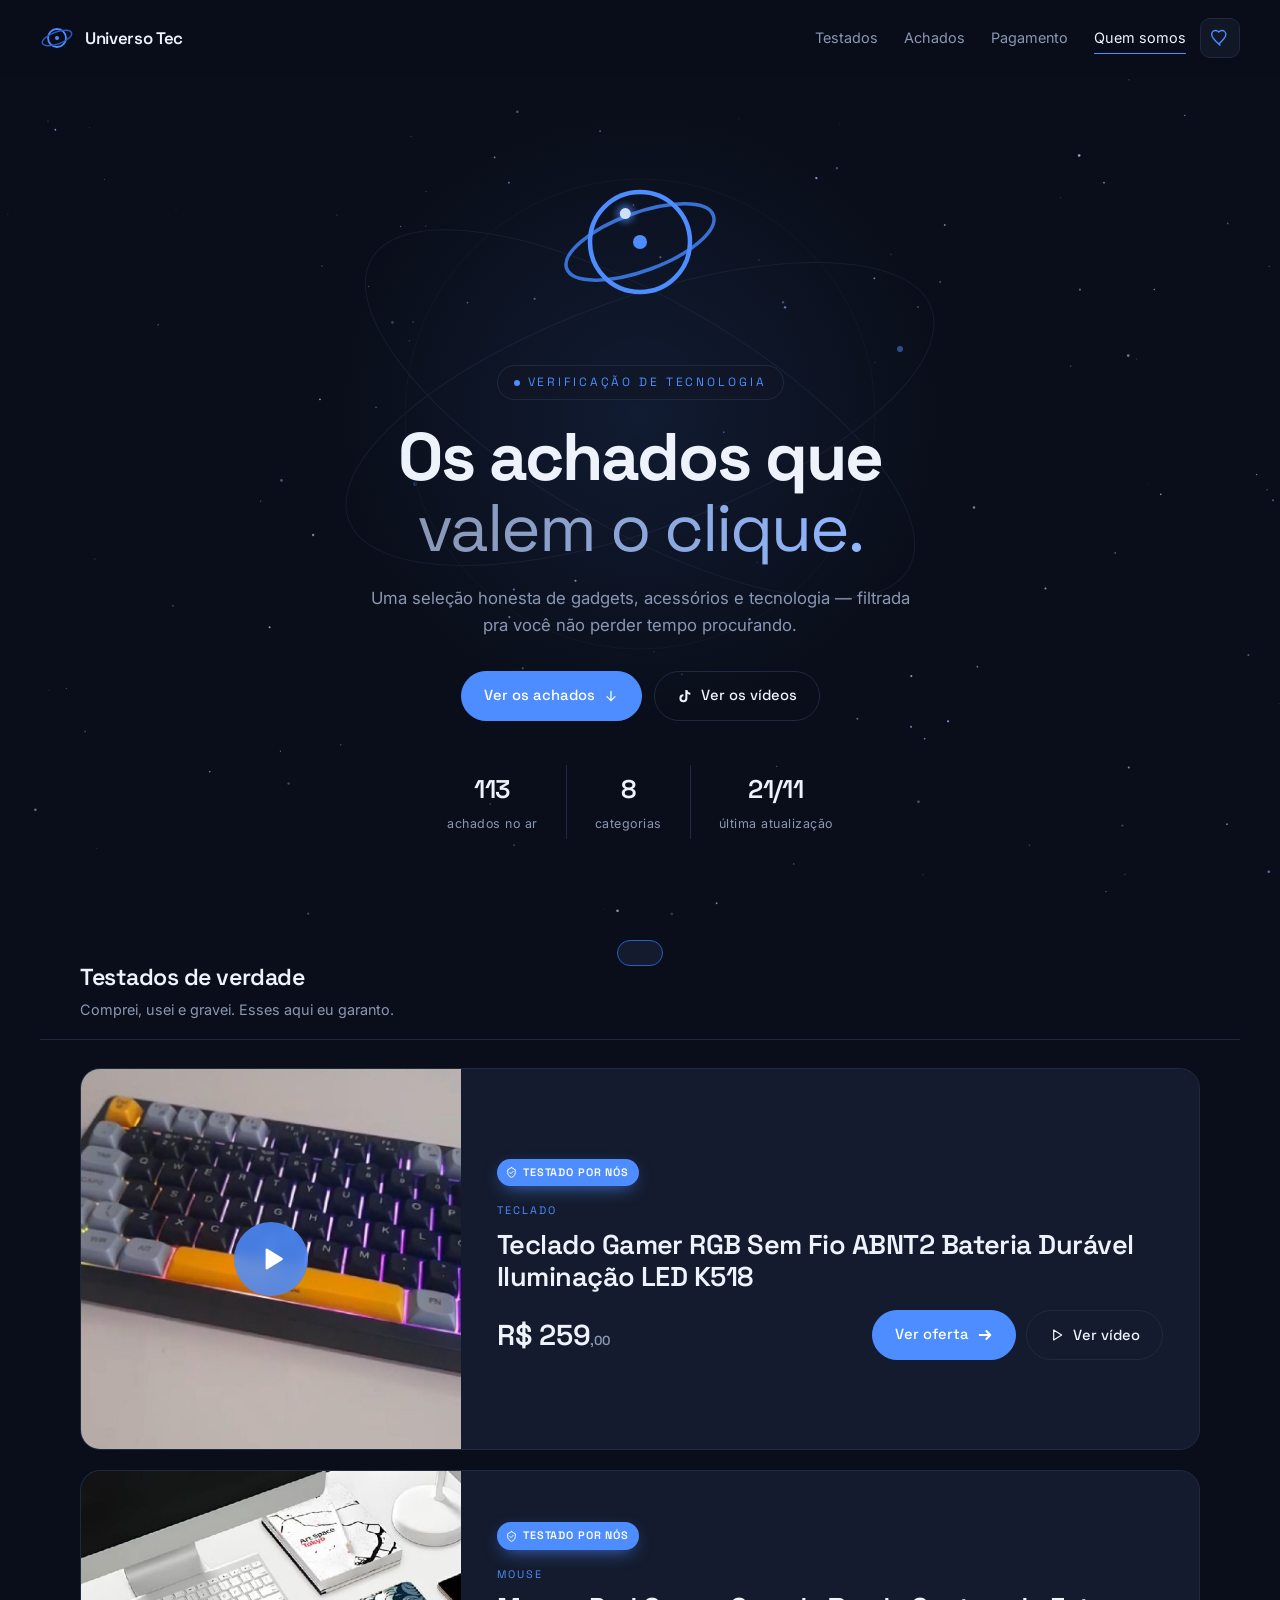
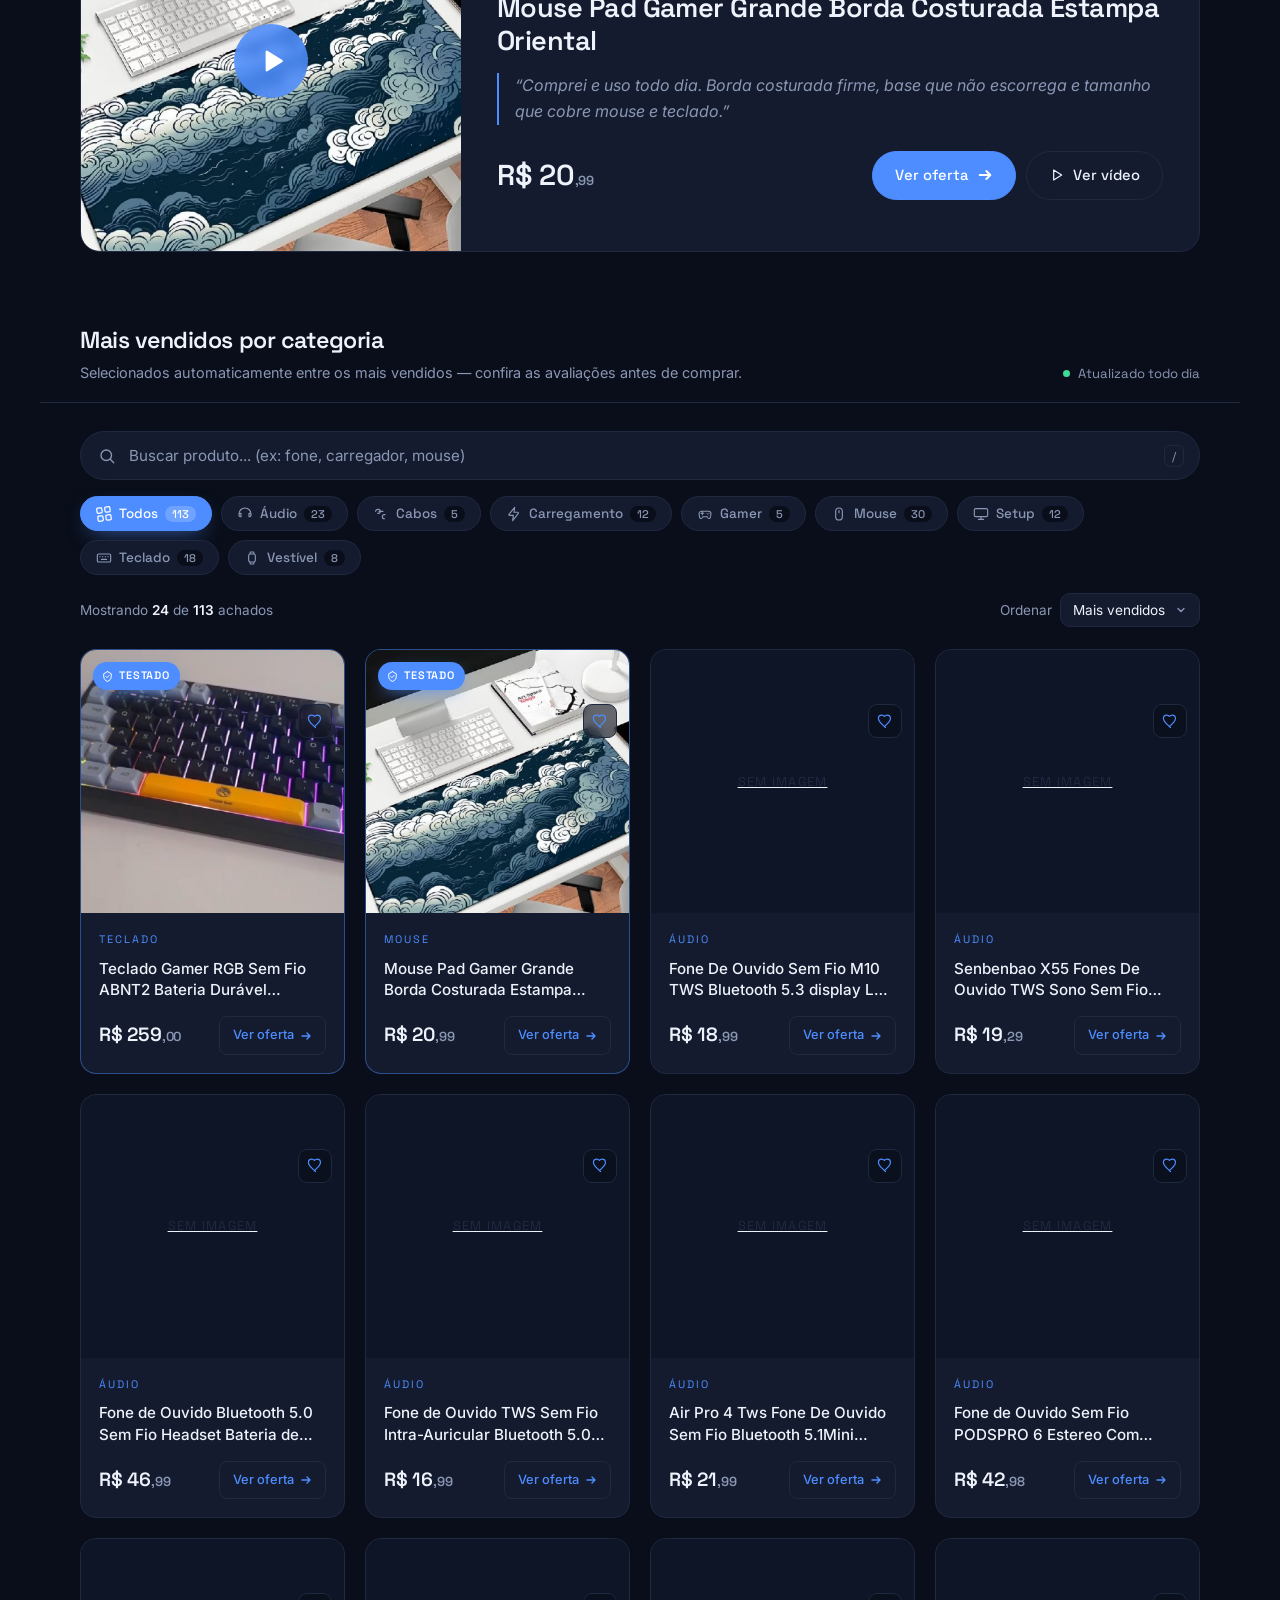
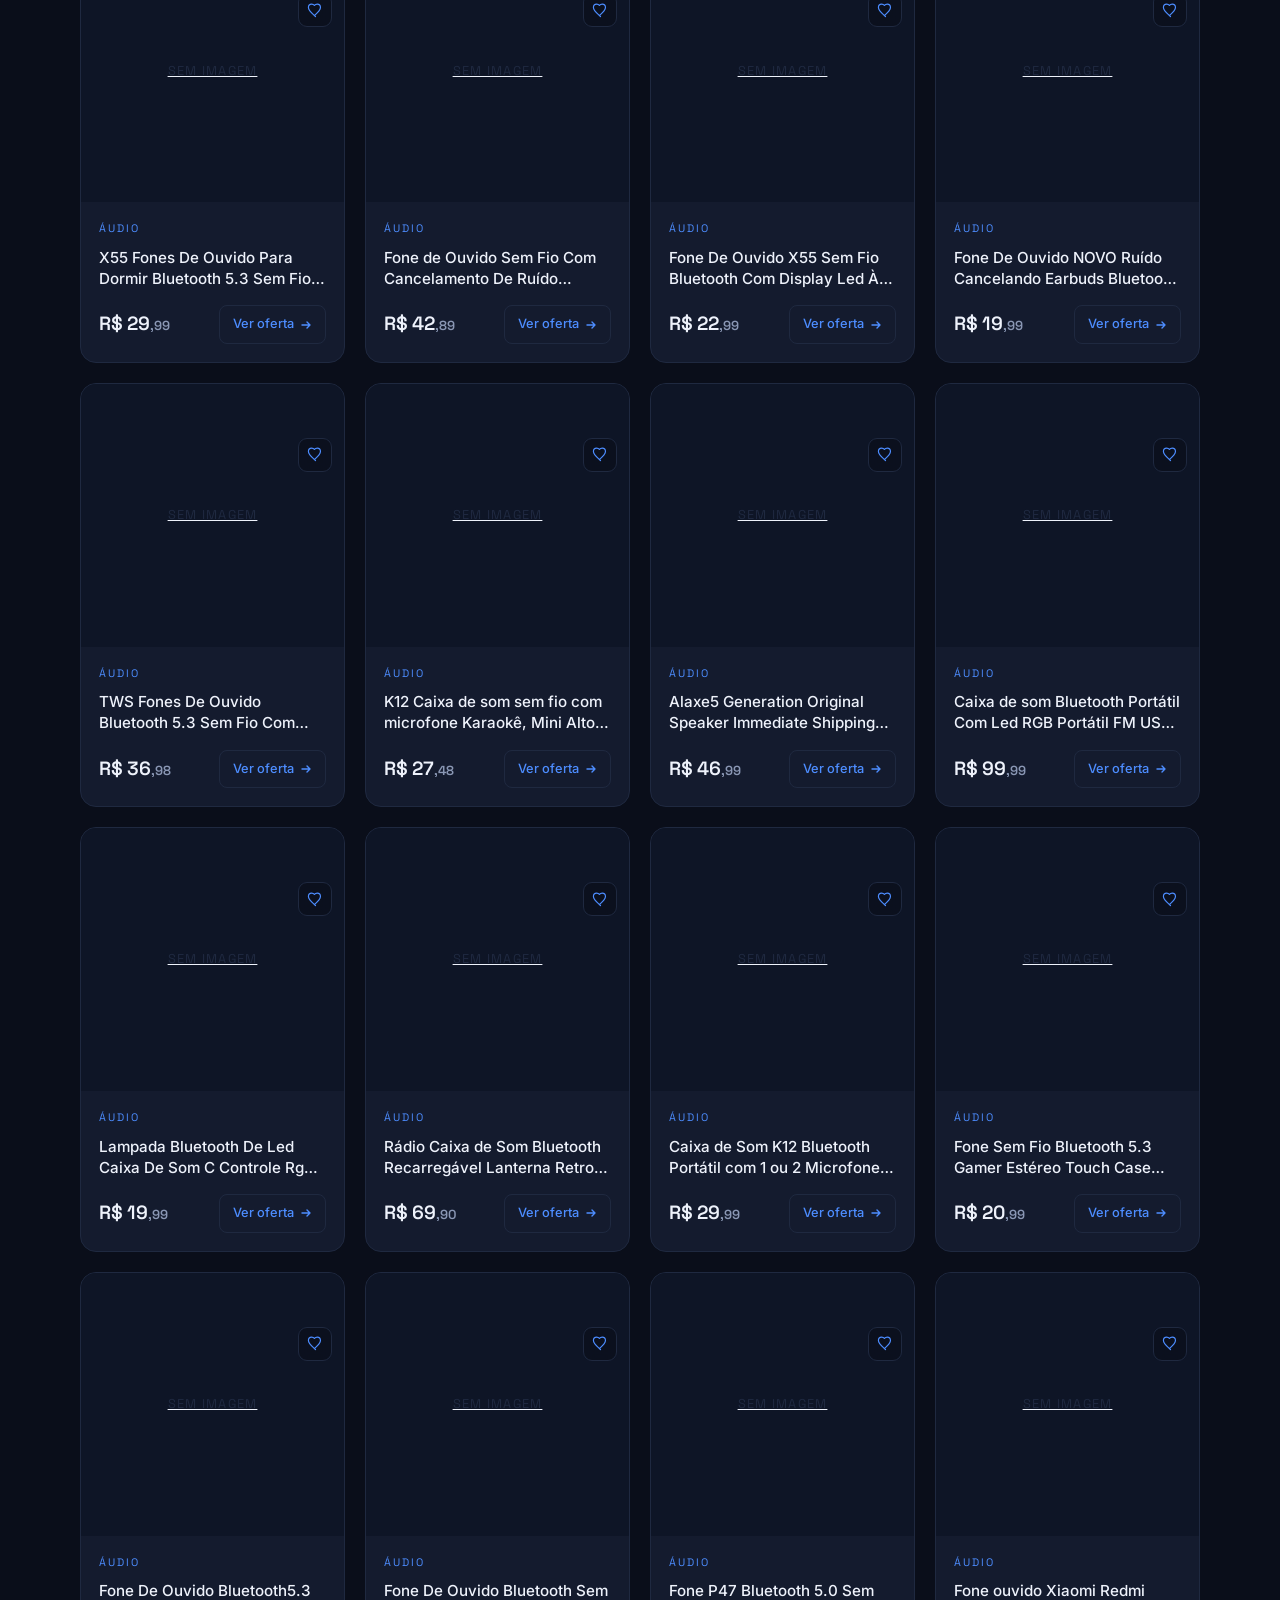
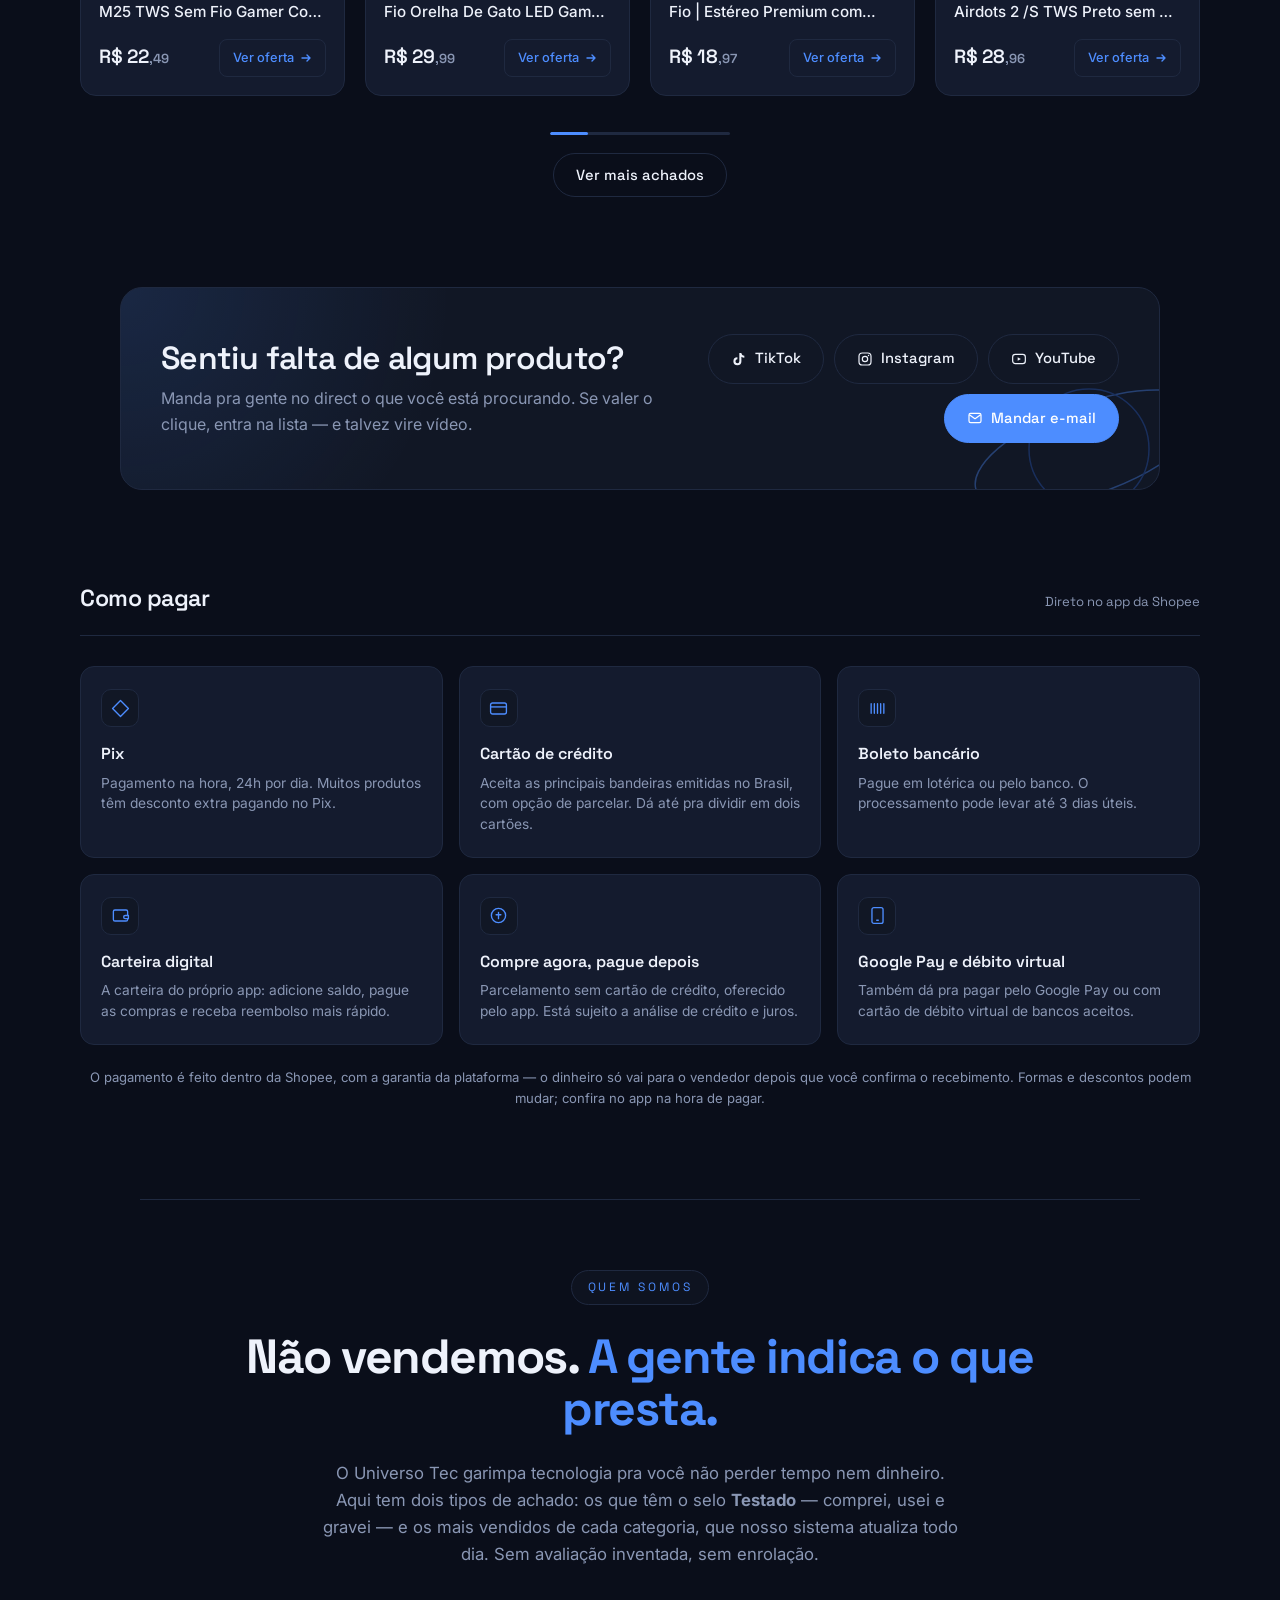
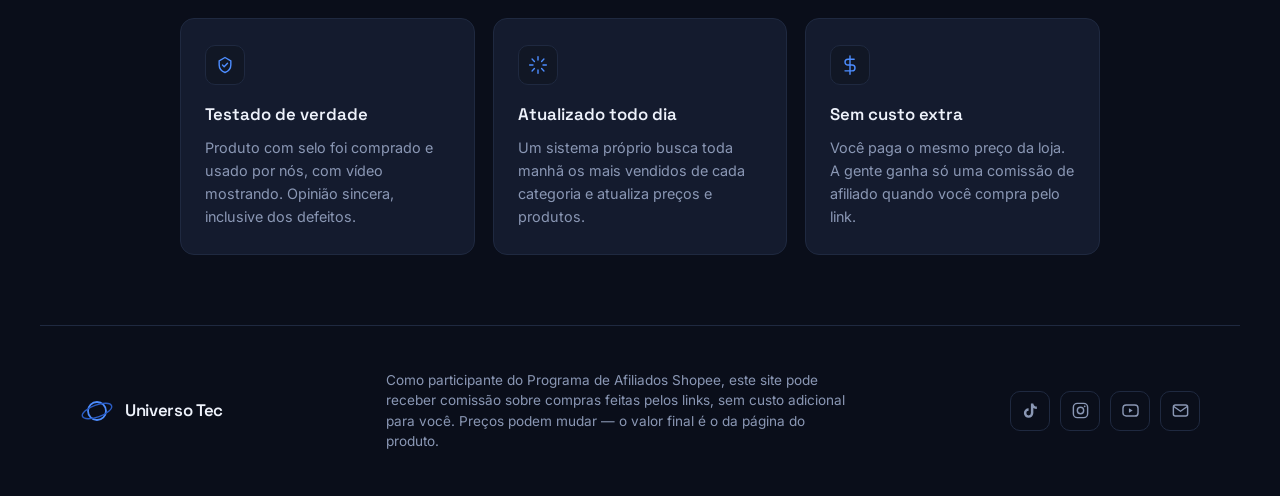
==== index.html @ 8ff9a53c "Atualiza produtos automaticamente" ====
<!DOCTYPE html>
<html lang="pt-BR">
<head>
<meta charset="UTF-8">
<meta name="viewport" content="width=device-width, initial-scale=1.0">
<title>Universo Tec — Os achados de tecnologia que valem o clique</title>
<meta name="description" content="Curadoria honesta de tecnologia: fones, mouses, teclados, cabos, carregadores e setup. Produtos testados e os mais vendidos de cada categoria, atualizados todo dia.">
<meta name="theme-color" content="#0a0e1a">
<meta property="og:type" content="website">
<meta property="og:site_name" content="Universo Tec">
<meta property="og:title" content="Universo Tec — Os achados que valem o clique">
<meta property="og:description" content="Tecnologia filtrada pra você não perder tempo: produtos testados e os mais vendidos de cada categoria, atualizados todo dia.">
<meta property="og:url" content="https://universotecshop.github.io/uni-tec-shop/">
<meta property="og:image" content="https://universotecshop.github.io/uni-tec-shop/site/assets/mousepad-oriental.jpg">
<meta name="twitter:card" content="summary_large_image">
<link rel="icon" type="image/svg+xml" href="data:image/svg+xml,%3Csvg xmlns='http://www.w3.org/2000/svg' viewBox='0 0 34 34'%3E%3Crect width='34' height='34' rx='7' fill='%230a0e1a'/%3E%3Cellipse cx='17' cy='17' rx='14' ry='5.4' fill='none' stroke='%232a5cc4' stroke-width='1.6' transform='rotate(-20 17 17)'/%3E%3Ccircle cx='17' cy='17' r='8' fill='none' stroke='%234d8dff' stroke-width='2'/%3E%3Ccircle cx='17' cy='17' r='2' fill='%234d8dff'/%3E%3C/svg%3E">
<link rel="preconnect" href="https://fonts.googleapis.com">
<link rel="preconnect" href="https://fonts.gstatic.com" crossorigin>
<link rel="preconnect" href="https://cf.shopee.com.br">
<link href="https://fonts.googleapis.com/css2?family=Space+Grotesk:wght@400;500;600;700&family=Inter:wght@400;500;600&display=swap" rel="stylesheet">
<style>
  :root {
    --bg: #0a0e1a; --bg-soft: #111725; --card: #141b2e; --line: #1f2940;
    --ink: #eef2fb; --ink-dim: #8a97b4; --accent: #4d8dff; --accent-soft: #2a5cc4;
    --accent-light: #8fb6ff;
    --glow: rgba(77, 141, 255, 0.15);
    --ease: cubic-bezier(0.2, 0.7, 0.2, 1);
    --ease-mola: cubic-bezier(0.34, 1.56, 0.64, 1);
  }
  * { margin: 0; padding: 0; box-sizing: border-box; }
  html { scroll-behavior: smooth; scroll-padding-top: 80px; }
  body { background: var(--bg); color: var(--ink); font-family: 'Inter', sans-serif;
    -webkit-font-smoothing: antialiased; line-height: 1.6; overflow-x: hidden; }
  body.modal-aberto { overflow: hidden; }
  ::selection { background: var(--accent); color: #fff; }
  a { color: inherit; }
  :focus-visible { outline: 2px solid var(--accent); outline-offset: 3px; border-radius: 6px; }
  .sr-only { position: absolute; width: 1px; height: 1px; overflow: hidden; clip: rect(0 0 0 0); white-space: nowrap; }

  /* ---------- BARRA DE PROGRESSO DE ROLAGEM ---------- */
  .progresso { position: fixed; top: 0; left: 0; height: 2px; width: 100%; z-index: 60;
    background: linear-gradient(90deg, var(--accent-soft), var(--accent), var(--accent-light));
    transform-origin: 0 50%; transform: scaleX(0); pointer-events: none; }

  /* ---------- HEADER ---------- */
  .topbar { display: flex; justify-content: space-between; align-items: center;
    padding: 18px 40px; border-bottom: 1px solid transparent; position: sticky; top: 0;
    background: rgba(10,14,26,0.55); backdrop-filter: blur(12px); -webkit-backdrop-filter: blur(12px);
    z-index: 50; transition: padding 0.3s var(--ease), background 0.3s, border-color 0.3s; }
  .topbar.rolado { padding-top: 12px; padding-bottom: 12px; background: rgba(10,14,26,0.88); border-color: var(--line); }
  .brand { display: flex; align-items: center; gap: 11px; font-family: 'Space Grotesk', sans-serif;
    font-weight: 600; font-size: 1.05rem; letter-spacing: -0.02em; text-decoration: none; color: var(--ink); }
  .brand-mark { width: 34px; height: 34px; transition: transform 0.6s var(--ease); }
  .brand:hover .brand-mark { transform: rotate(160deg); }
  .header-actions { display: flex; align-items: center; gap: 14px; }
  .nav { display: flex; gap: 26px; font-size: 0.9rem; }
  .nav a { color: var(--ink-dim); text-decoration: none; transition: color 0.2s; position: relative; }
  .nav a::after { content: ''; position: absolute; left: 0; right: 0; bottom: -4px; height: 1px;
    background: var(--accent); transform: scaleX(0); transition: transform 0.3s var(--ease); }
  .nav a:hover, .nav a.atual { color: var(--ink); }
  .nav a:hover::after, .nav a.atual::after { transform: scaleX(1); }

  .fav-btn { display: inline-flex; align-items: center; justify-content: center;
    width: 40px; height: 40px; border: 1px solid var(--line); border-radius: 10px;
    background: var(--bg-soft); cursor: pointer; transition: border-color 0.2s, transform 0.2s; position: relative; }
  .fav-btn:hover { border-color: var(--accent); }
  .fav-btn.pulo { animation: pulo 0.5s var(--ease-mola); }
  .fav-btn svg { width: 20px; height: 20px; }
  .fav-count { position: absolute; top: -7px; right: -7px; min-width: 18px; height: 18px;
    background: var(--accent); color: #fff; border-radius: 9px; font-size: 0.68rem; font-weight: 600;
    display: none; align-items: center; justify-content: center; padding: 0 5px; font-family: 'Space Grotesk', sans-serif; }
  .fav-count.show { display: flex; }
  @keyframes pulo { 0% { transform: scale(1); } 40% { transform: scale(1.18); } 100% { transform: scale(1); } }

  /* ---------- HERO ---------- */
  .hero { position: relative; padding: 70px 40px 80px; text-align: center; overflow: hidden; }
  .estrelas { position: absolute; inset: 0; width: 100%; height: 100%; pointer-events: none; }
  .hero::after { content: ''; position: absolute; left: 50%; top: 40%; width: 700px; height: 700px; max-width: 120vw;
    transform: translate(-50%,-50%); background: radial-gradient(circle, rgba(77,141,255,0.10), transparent 62%);
    pointer-events: none; }
  .hero-orbit-bg { position: absolute; top: 40%; left: 50%; width: 640px; height: 640px;
    max-width: 92vw; max-height: 92vw; opacity: 0.5; pointer-events: none;
    transform: translate(-50%,-50%) translate(var(--px, 0px), var(--py, 0px)); transition: transform 0.6s var(--ease); }
  .hero-orbit-bg .giro { transform-origin: 320px 320px; animation: girar 90s linear infinite; }
  .hero-orbit-bg .giro-rev { transform-origin: 320px 320px; animation: girar 140s linear infinite reverse; }
  @keyframes girar { to { transform: rotate(360deg); } }

  .hero-logo { position: relative; z-index: 1; width: 190px; height: 190px; margin: 0 auto 28px;
    display: flex; align-items: center; justify-content: center;
    transform: translate(calc(var(--px, 0px) * -0.5), calc(var(--py, 0px) * -0.5)); transition: transform 0.6s var(--ease); }
  .hero-logo svg { animation: flutuar 5s ease-in-out infinite; overflow: visible; }
  @keyframes flutuar { 0%, 100% { transform: translateY(-8px); } 50% { transform: translateY(8px); } }
  /* o elétron é animado pelo <animateMotion> dentro do SVG.
     LIÇÃO: nunca animar opacidade do anel — ele some contra o fundo escuro. */
  .nucleo { animation: pulsar 2.4s ease-in-out infinite; transform-origin: 95px 95px; }
  @keyframes pulsar { 0%, 100% { opacity: 1; r: 7; } 50% { opacity: 0.6; r: 9; } }
  .eletron-rastro { filter: blur(3px); }

  .hero-conteudo { position: relative; z-index: 1; }
  .eyebrow { display: inline-flex; align-items: center; gap: 8px; font-family: 'Space Grotesk', sans-serif; font-size: 0.75rem;
    letter-spacing: 0.24em; text-transform: uppercase; color: var(--accent); margin-bottom: 22px;
    padding: 7px 16px; border: 1px solid var(--line); border-radius: 100px; position: relative; background: rgba(17,23,37,0.6); }
  .eyebrow .ponto { width: 6px; height: 6px; border-radius: 50%; background: var(--accent); box-shadow: 0 0 0 0 rgba(77,141,255,0.6);
    animation: ping 2s infinite; }
  @keyframes ping { 0% { box-shadow: 0 0 0 0 rgba(77,141,255,0.55); } 80%, 100% { box-shadow: 0 0 0 9px rgba(77,141,255,0); } }
  .hero h1 { font-family: 'Space Grotesk', sans-serif; font-size: clamp(2.4rem, 5.5vw, 4.2rem);
    font-weight: 700; line-height: 1.05; letter-spacing: -0.03em; margin-bottom: 22px; }
  .hero h1 .thin { font-weight: 400; background: linear-gradient(90deg, var(--ink-dim) 0%, var(--accent-light) 50%, var(--ink-dim) 100%);
    background-size: 200% 100%; -webkit-background-clip: text; background-clip: text; color: transparent;
    animation: brilho 6s ease-in-out infinite; }
  @keyframes brilho { 0%, 100% { background-position: 100% 0; } 50% { background-position: 0 0; } }
  .hero p.lead { max-width: 540px; margin: 0 auto; color: var(--ink-dim); font-size: 1.05rem; }

  .hero-ctas { display: flex; gap: 12px; justify-content: center; flex-wrap: wrap; margin-top: 32px; }
  .botao { display: inline-flex; align-items: center; gap: 8px; font-family: 'Space Grotesk', sans-serif; font-weight: 500;
    font-size: 0.92rem; color: #fff; background: var(--accent); border: 1px solid var(--accent);
    padding: 12px 22px; border-radius: 100px; text-decoration: none; cursor: pointer; position: relative; overflow: hidden;
    transition: transform 0.25s var(--ease), box-shadow 0.25s, background 0.25s, border-color 0.25s; }
  .botao svg { width: 16px; height: 16px; flex-shrink: 0; }
  .botao:hover { transform: translateY(-2px); box-shadow: 0 12px 30px -10px rgba(77,141,255,0.6); }
  .botao::before { content: ''; position: absolute; inset: 0; background: linear-gradient(110deg, transparent 30%, rgba(255,255,255,0.25) 50%, transparent 70%);
    transform: translateX(-100%); transition: transform 0.6s var(--ease); }
  .botao:hover::before { transform: translateX(100%); }
  .botao-ghost { background: transparent; color: var(--ink); border-color: var(--line); }
  .botao-ghost:hover { border-color: var(--accent); background: rgba(77,141,255,0.08); box-shadow: none; }

  .stats { display: flex; justify-content: center; gap: 0; margin-top: 44px; flex-wrap: wrap; }
  .stat { padding: 4px 28px; border-left: 1px solid var(--line); }
  .stat:first-child { border-left: none; }
  .stat strong { display: block; font-family: 'Space Grotesk', sans-serif; font-size: 1.6rem; font-weight: 600; letter-spacing: -0.02em; }
  .stat span { font-size: 0.78rem; color: var(--ink-dim); letter-spacing: 0.04em; }

  /* ---------- ANIMAÇÃO DE ENTRADA (reveal) ---------- */
  .reveal { opacity: 0; transform: translateY(24px); transition: opacity 0.7s var(--ease), transform 0.7s var(--ease); }
  .reveal.visivel { opacity: 1; transform: none; }
  .hero .entrar { animation: entrar 0.8s var(--ease) backwards; animation-delay: calc(var(--i) * 0.12s + 0.1s); }
  @keyframes entrar { from { opacity: 0; transform: translateY(18px); } }
  .hero-logo.entrar { animation-name: entrar-fade; }
  @keyframes entrar-fade { from { opacity: 0; } }
  /* itens com hover próprio mantêm a transição do reveal */
  .pag-item.reveal, .pillar.reveal, .destaque.reveal { transition: opacity 0.7s var(--ease), transform 0.5s var(--ease), border-color 0.3s; }

  /* ---------- SEÇÕES ---------- */
  .section-head { display: flex; align-items: flex-end; justify-content: space-between; gap: 16px;
    max-width: 1200px; margin: 30px auto 28px; padding: 0 40px 18px; border-bottom: 1px solid var(--line); }
  .section-head h2 { font-family: 'Space Grotesk', sans-serif; font-size: 1.45rem; font-weight: 600; letter-spacing: -0.02em; }
  .section-sub { color: var(--ink-dim); font-size: 0.9rem; margin-top: 2px; }
  .section-head .count { font-family: 'Space Grotesk', sans-serif; font-size: 0.82rem; color: var(--ink-dim);
    display: inline-flex; align-items: center; gap: 8px; white-space: nowrap; }
  .section-head .count .ponto { width: 7px; height: 7px; border-radius: 50%; background: #3ddc97; animation: ping-verde 2s infinite; }
  @keyframes ping-verde { 0% { box-shadow: 0 0 0 0 rgba(61,220,151,0.5); } 80%, 100% { box-shadow: 0 0 0 7px rgba(61,220,151,0); } }

  /* ---------- TESTADOS (destaque) ---------- */
  .testados { padding-top: 10px; }
  .destaques { max-width: 1200px; margin: 0 auto 70px; padding: 0 40px; display: grid; gap: 20px; }
  .destaque { display: grid; grid-template-columns: minmax(220px, 380px) 1fr; background: var(--card);
    border: 1px solid var(--line); border-radius: 20px; overflow: hidden; position: relative; isolation: isolate; }
  .destaque::before { content: ''; position: absolute; inset: -1px; border-radius: 20px; padding: 1px; z-index: -1;
    background: conic-gradient(from var(--ang, 0deg), transparent 0 70%, var(--accent) 85%, transparent 100%);
    -webkit-mask: linear-gradient(#000 0 0) content-box, linear-gradient(#000 0 0); -webkit-mask-composite: xor; mask-composite: exclude;
    animation: borda 6s linear infinite; }
  @property --ang { syntax: '<angle>'; initial-value: 0deg; inherits: false; }
  @keyframes borda { to { --ang: 360deg; } }
  .destaque-img { display: block; aspect-ratio: 1/1; background: linear-gradient(145deg, #0e1526, #1a2440); overflow: hidden; }
  .destaque-img img { width: 100%; height: 100%; object-fit: cover; transition: transform 0.8s var(--ease); }
  .destaque:hover .destaque-img img { transform: scale(1.05); }
  .destaque-body { padding: 34px 36px; display: flex; flex-direction: column; justify-content: center; }
  .destaque-body .selo-testado { position: static; align-self: flex-start; margin-bottom: 16px; }
  .destaque-body h3 { font-family: 'Space Grotesk', sans-serif; font-size: clamp(1.25rem, 2.4vw, 1.7rem); font-weight: 600;
    letter-spacing: -0.02em; line-height: 1.2; margin-bottom: 16px; }
  .destaque-nota { color: var(--ink-dim); font-size: 1rem; border-left: 2px solid var(--accent); padding-left: 16px; margin-bottom: 26px; font-style: italic; }
  .destaque-foot { display: flex; align-items: center; justify-content: space-between; gap: 18px; flex-wrap: wrap; }
  .destaque-preco { font-size: 1.8rem !important; }
  .destaque-botoes { display: flex; gap: 10px; flex-wrap: wrap; }

  button.destaque-img { border: 0; padding: 0; width: 100%; cursor: pointer; position: relative; font: inherit; }
  .play-badge { position: absolute; left: 50%; top: 50%; width: 74px; height: 74px; margin: -37px 0 0 -37px; border-radius: 50%;
    display: flex; align-items: center; justify-content: center; color: #fff; background: rgba(77,141,255,0.85);
    backdrop-filter: blur(6px); box-shadow: 0 0 0 0 rgba(77,141,255,0.6); animation: ping-play 2.2s infinite;
    transition: transform 0.35s var(--ease-mola); }
  .play-badge svg { width: 30px; height: 30px; margin-left: 4px; }
  .play-badge svg path { fill: #fff; }
  button.destaque-img:hover .play-badge { transform: scale(1.12); }
  @keyframes ping-play { 0% { box-shadow: 0 0 0 0 rgba(77,141,255,0.55); } 80%, 100% { box-shadow: 0 0 0 22px rgba(77,141,255,0); } }

  /* ---------- PLAYER DE VÍDEO ---------- */
  .player { position: fixed; inset: 0; z-index: 110; display: flex; align-items: center; justify-content: center; padding: 20px;
    background: rgba(5,8,15,0.88); backdrop-filter: blur(8px); opacity: 0; pointer-events: none; transition: opacity 0.3s; }
  .player.open { opacity: 1; pointer-events: auto; }
  .player-caixa { position: relative; height: min(86vh, 860px); aspect-ratio: 9/16; max-width: 100%; border-radius: 20px; overflow: hidden;
    background: #000; border: 1px solid var(--line); box-shadow: 0 30px 80px -20px rgba(77,141,255,0.35);
    transform: scale(0.92) translateY(20px); transition: transform 0.45s var(--ease-mola); }
  .player.open .player-caixa { transform: none; }
  .player video { width: 100%; height: 100%; object-fit: cover; display: block; background: #000; }
  .player-fechar { position: absolute; top: 12px; right: 12px; z-index: 2; width: 38px; height: 38px; border-radius: 50%;
    border: 1px solid rgba(255,255,255,0.2); background: rgba(10,14,26,0.6); backdrop-filter: blur(6px); cursor: pointer;
    display: flex; align-items: center; justify-content: center; transition: transform 0.3s var(--ease); }
  .player-fechar:hover { transform: rotate(90deg); }
  .player-fechar svg { width: 16px; height: 16px; stroke: #fff; }

  .selo-testado { position: absolute; top: 12px; left: 12px; z-index: 3; display: inline-flex; align-items: center; gap: 5px;
    font-family: 'Space Grotesk', sans-serif; font-size: 0.68rem; font-weight: 600; letter-spacing: 0.08em; text-transform: uppercase;
    color: #fff; background: var(--accent); padding: 5px 10px 5px 8px; border-radius: 100px;
    box-shadow: 0 6px 18px -6px rgba(77,141,255,0.8); }
  .selo-testado svg { width: 13px; height: 13px; }

  /* ---------- BARRA DE FILTROS ---------- */
  .filtros-barra { max-width: 1200px; margin: 0 auto 22px; padding: 0 40px; }
  .busca-wrap { position: relative; margin-bottom: 16px; }
  .busca { width: 100%; background: var(--card); border: 1px solid var(--line);
    border-radius: 100px; padding: 14px 80px 14px 48px; color: var(--ink);
    font-family: 'Inter', sans-serif; font-size: 0.95rem; transition: border-color 0.2s, box-shadow 0.3s; }
  .busca::placeholder { color: var(--ink-dim); }
  .busca:focus { outline: none; border-color: var(--accent); box-shadow: 0 0 0 4px rgba(77,141,255,0.12); }
  .busca-icon { position: absolute; left: 18px; top: 50%; transform: translateY(-50%);
    width: 18px; height: 18px; stroke: var(--ink-dim); fill: none; pointer-events: none; transition: stroke 0.2s; }
  .busca:focus ~ .busca-icon { stroke: var(--accent); }
  .busca-atalho { position: absolute; right: 16px; top: 50%; transform: translateY(-50%); font-family: 'Space Grotesk', sans-serif;
    font-size: 0.72rem; color: var(--ink-dim); border: 1px solid var(--line); border-radius: 6px; padding: 1px 7px; pointer-events: none; }
  .busca-limpar { position: absolute; right: 12px; top: 50%; transform: translateY(-50%);
    width: 30px; height: 30px; border-radius: 50%; border: none; background: transparent;
    cursor: pointer; display: none; align-items: center; justify-content: center; }
  .busca-limpar.mostrar { display: flex; }
  .busca-limpar.mostrar ~ .busca-atalho { display: none; }
  .busca-limpar svg { width: 15px; height: 15px; stroke: var(--ink-dim); }
  .busca-limpar:hover svg { stroke: var(--ink); }

  .filtros { display: flex; flex-wrap: wrap; gap: 9px; }
  .filtro { display: inline-flex; align-items: center; gap: 7px; white-space: nowrap;
    font-family: 'Space Grotesk', sans-serif; font-size: 0.84rem; font-weight: 500;
    color: var(--ink-dim); background: var(--card); border: 1px solid var(--line); border-radius: 100px;
    padding: 8px 15px; cursor: pointer; transition: color 0.2s, border-color 0.2s, background 0.25s, transform 0.2s; }
  .filtro:hover { color: var(--ink); border-color: var(--accent-soft); transform: translateY(-1px); }
  .filtro:active { transform: scale(0.96); }
  .filtro.ativo { color: #fff; background: var(--accent); border-color: var(--accent); box-shadow: 0 8px 22px -10px rgba(77,141,255,0.8); }
  .filtro svg { width: 16px; height: 16px; stroke: currentColor; fill: none; flex-shrink: 0; transition: transform 0.4s var(--ease-mola); }
  .filtro:hover svg, .filtro.ativo svg { transform: rotate(-8deg) scale(1.1); }
  .filtro-num { font-size: 0.7rem; color: var(--ink-dim); background: var(--bg); border-radius: 100px;
    padding: 1px 7px; min-width: 20px; text-align: center; transition: color 0.2s, background 0.2s; }
  .filtro.ativo .filtro-num { color: #fff; background: rgba(255,255,255,0.2); }

  .resultado-barra { display: flex; align-items: center; justify-content: space-between; gap: 12px; margin-top: 18px; flex-wrap: wrap; }
  .resultado-info { font-size: 0.85rem; color: var(--ink-dim); }
  .resultado-info strong { color: var(--ink); font-weight: 600; }
  .ordenar { display: inline-flex; align-items: center; gap: 8px; font-size: 0.85rem; color: var(--ink-dim); }
  .ordenar select { appearance: none; -webkit-appearance: none; background: var(--card) url("data:image/svg+xml,%3Csvg xmlns='http://www.w3.org/2000/svg' width='12' height='12' viewBox='0 0 12 12'%3E%3Cpath d='M3 4.5l3 3 3-3' stroke='%238a97b4' stroke-width='1.4' fill='none' stroke-linecap='round'/%3E%3C/svg%3E") no-repeat right 12px center;
    color: var(--ink); border: 1px solid var(--line); border-radius: 10px; padding: 8px 34px 8px 12px;
    font-family: 'Inter', sans-serif; font-size: 0.85rem; cursor: pointer; transition: border-color 0.2s; }
  .ordenar select:hover, .ordenar select:focus { border-color: var(--accent); outline: none; }

  /* ---------- GRID DE CARDS ---------- */
  .grid { display: grid; grid-template-columns: repeat(auto-fill, minmax(250px, 1fr)); gap: 20px;
    max-width: 1200px; margin: 0 auto; padding: 0 40px; }
  .card { position: relative; background: var(--card); border: 1px solid var(--line); border-radius: 16px;
    overflow: hidden; transform-style: preserve-3d;
    transition: transform 0.35s var(--ease), border-color 0.35s, box-shadow 0.35s; }
  .card:hover { border-color: var(--accent-soft); box-shadow: 0 22px 50px -22px var(--glow), 0 0 0 1px rgba(77,141,255,0.08); }
  .card::after { content: ''; position: absolute; inset: 0; pointer-events: none; border-radius: inherit; opacity: 0; transition: opacity 0.3s;
    background: radial-gradient(400px circle at var(--mx, 50%) var(--my, 0%), rgba(77,141,255,0.10), transparent 45%); }
  .card:hover::after { opacity: 1; }
  .card.oculto { display: none; }
  .card.surgir { animation: surgir 0.55s var(--ease) backwards; animation-delay: calc(var(--d, 0) * 35ms); }
  @keyframes surgir { from { opacity: 0; transform: translateY(18px) scale(0.98); } to { opacity: 1; transform: none; } }
  .card-testado { border-color: rgba(77,141,255,0.45); }

  .card-acoes { position: absolute; top: 12px; right: 12px; z-index: 3; display: flex; flex-direction: column; gap: 8px; }
  .card-btn { width: 34px; height: 34px; border-radius: 9px; background: rgba(10,14,26,0.6);
    backdrop-filter: blur(6px); -webkit-backdrop-filter: blur(6px); border: 1px solid var(--line); color: var(--ink-dim);
    cursor: pointer; display: flex; align-items: center; justify-content: center; transition: border-color 0.2s, color 0.2s, transform 0.3s var(--ease), opacity 0.3s; }
  .card-btn:hover { border-color: var(--accent); color: var(--ink); }
  .card-btn svg { width: 17px; height: 17px; transition: transform 0.2s; }
  .card-btn:active svg { transform: scale(0.8); }
  .card-share { opacity: 0; transform: translateY(-6px); }
  .card:hover .card-share, .card-share:focus-visible { opacity: 1; transform: none; }
  @media (hover: none) { .card-share { opacity: 1; transform: none; } }
  .card-fav .heart-fill { fill: var(--accent); opacity: 0; transition: opacity 0.2s; }
  .card-fav.active .heart-fill { opacity: 1; }
  .card-fav.active { border-color: var(--accent); }
  .card-fav.active svg { animation: coracao 0.45s var(--ease-mola); }
  @keyframes coracao { 0% { transform: scale(0.6); } 60% { transform: scale(1.25); } 100% { transform: scale(1); } }
  .faisca { position: fixed; width: 6px; height: 6px; border-radius: 50%; background: var(--accent); pointer-events: none; z-index: 120;
    animation: faisca 0.6s var(--ease) forwards; }
  @keyframes faisca { to { transform: translate(var(--fx), var(--fy)) scale(0); opacity: 0; } }

  .card-img { display: flex; aspect-ratio: 1/1; overflow: hidden; align-items: center; justify-content: center;
    background: linear-gradient(110deg, #111a2e 30%, #1a2440 50%, #111a2e 70%); background-size: 250% 100%;
    animation: carregando 1.4s linear infinite; }
  .card-img.carregou { animation: none; background: #0e1526; }
  @keyframes carregando { from { background-position: 100% 0; } to { background-position: -150% 0; } }
  .card-img img { width: 100%; height: 100%; object-fit: cover; opacity: 0; transform: scale(1.04);
    transition: opacity 0.5s, transform 0.6s var(--ease); }
  .card-img.carregou img { opacity: 1; transform: scale(1); }
  .card:hover .card-img.carregou img { transform: scale(1.06); }
  .card-img .placeholder { color: var(--line); font-family: 'Space Grotesk', sans-serif; font-size: 0.8rem; letter-spacing: 0.1em; }
  .card-body { padding: 18px; }
  .card-cat { font-family: 'Space Grotesk', sans-serif; font-size: 0.68rem; letter-spacing: 0.18em;
    text-transform: uppercase; color: var(--accent); margin-bottom: 9px; }
  .card-name { font-size: 0.95rem; font-weight: 500; line-height: 1.4; margin-bottom: 16px;
    display: -webkit-box; -webkit-line-clamp: 2; -webkit-box-orient: vertical; overflow: hidden; min-height: 2.7em; }
  .card-name mark { background: rgba(77,141,255,0.25); color: var(--ink); border-radius: 3px; padding: 0 2px; }
  .card-foot { display: flex; align-items: center; justify-content: space-between; gap: 8px; }
  .card-price { font-family: 'Space Grotesk', sans-serif; font-size: 1.2rem; font-weight: 600; letter-spacing: -0.01em; white-space: nowrap; }
  .card-price .cents { font-size: 0.82rem; color: var(--ink-dim); }
  .card-link { display: inline-flex; align-items: center; gap: 6px; font-size: 0.8rem; font-weight: 500; white-space: nowrap;
    color: var(--accent); text-decoration: none; padding: 8px 13px; border: 1px solid var(--line);
    border-radius: 8px; transition: background 0.25s, border-color 0.25s, color 0.25s; }
  .card-link:hover { background: var(--accent); border-color: var(--accent); color: #fff; }
  .card-link svg { transition: transform 0.25s; }
  .card-link:hover svg { transform: translateX(3px); }

  .ver-mais-wrap { text-align: center; padding: 36px 20px 90px; }
  .ver-mais-wrap .botao[hidden] { display: none; }
  .barra-mostrando { width: 180px; height: 3px; background: var(--line); border-radius: 3px; margin: 0 auto 18px; overflow: hidden; }
  .barra-mostrando i { display: block; height: 100%; background: var(--accent); border-radius: 3px; transition: width 0.5s var(--ease); }

  .sem-resultado { display: none; text-align: center; color: var(--ink-dim); padding: 50px 20px 30px; }
  .sem-resultado.mostrar { display: block; animation: surgir 0.5s var(--ease); }
  .sem-resultado svg { width: 48px; height: 48px; stroke: var(--line); margin-bottom: 14px; }
  .sem-resultado h3 { font-family: 'Space Grotesk', sans-serif; color: var(--ink); font-weight: 600; margin-bottom: 6px; }
  .sem-resultado .botao { margin-top: 18px; }

  /* ---------- SUGIRA UM PRODUTO ---------- */
  .sugira { max-width: 1120px; margin: 0 auto 90px; padding: 0 40px; }
  .sugira-box { position: relative; overflow: hidden; border: 1px solid var(--line); border-radius: 22px; padding: 46px 40px;
    background: radial-gradient(600px circle at 0% 0%, rgba(77,141,255,0.14), transparent 55%), var(--bg-soft);
    display: grid; grid-template-columns: 1.2fr 1fr; gap: 30px; align-items: center; }
  .sugira-box h2 { font-family: 'Space Grotesk', sans-serif; font-size: clamp(1.5rem, 3vw, 2rem); font-weight: 600; letter-spacing: -0.02em; line-height: 1.15; margin-bottom: 10px; }
  .sugira-box p { color: var(--ink-dim); }
  .sugira-botoes { display: flex; gap: 10px; flex-wrap: wrap; justify-content: flex-end; }
  .sugira-botoes .botao span { display: inline; }
  .sugira-orbita { position: absolute; right: -60px; bottom: -90px; width: 260px; opacity: 0.35; pointer-events: none; }
  .sugira-orbita .giro { transform-origin: 130px 130px; animation: girar 30s linear infinite; }

  /* ---------- FORMAS DE PAGAMENTO ---------- */
  .pagamentos { max-width: 1200px; margin: 0 auto; padding: 0 40px 90px; }
  .pag-head { border-bottom: 1px solid var(--line); padding-bottom: 18px; margin-bottom: 30px;
    display: flex; align-items: baseline; justify-content: space-between; gap: 12px; }
  .pag-head h2 { font-family: 'Space Grotesk', sans-serif; font-size: 1.45rem; font-weight: 600; letter-spacing: -0.02em; }
  .pag-head span { font-family: 'Space Grotesk', sans-serif; font-size: 0.82rem; color: var(--ink-dim); }
  .pag-grid { display: grid; grid-template-columns: repeat(auto-fit, minmax(300px, 1fr)); gap: 16px; }
  .pag-item { background: var(--card); border: 1px solid var(--line); border-radius: 14px;
    padding: 22px 20px; transition: border-color 0.3s, transform 0.3s var(--ease); }
  .pag-item:hover { border-color: var(--accent-soft); transform: translateY(-3px); }
  .pag-icon { width: 38px; height: 38px; border-radius: 10px; background: var(--bg-soft);
    border: 1px solid var(--line); display: flex; align-items: center; justify-content: center; margin-bottom: 14px; transition: transform 0.4s var(--ease-mola), border-color 0.3s; }
  .pag-item:hover .pag-icon { transform: rotate(-8deg) scale(1.08); border-color: var(--accent-soft); }
  .pag-icon svg { width: 19px; height: 19px; stroke: var(--accent); fill: none; }
  .pag-item h3 { font-family: 'Space Grotesk', sans-serif; font-size: 1rem; font-weight: 600; margin-bottom: 6px; }
  .pag-item p { color: var(--ink-dim); font-size: 0.86rem; line-height: 1.5; }
  .pag-nota { margin-top: 22px; color: var(--ink-dim); font-size: 0.82rem; text-align: center; }

  /* ---------- QUEM SOMOS ---------- */
  .about { max-width: 1000px; margin: 0 auto; padding: 70px 40px; text-align: center; border-top: 1px solid var(--line); }
  .about .eyebrow { margin-bottom: 26px; }
  .about h2 { font-family: 'Space Grotesk', sans-serif; font-size: clamp(1.9rem, 4.5vw, 3rem);
    font-weight: 700; line-height: 1.08; letter-spacing: -0.03em; margin-bottom: 26px; }
  .about h2 .accent { color: var(--accent); }
  .about > p { max-width: 640px; margin: 0 auto 50px; color: var(--ink-dim); font-size: 1.05rem; }
  .pillars { display: grid; grid-template-columns: repeat(auto-fit, minmax(240px, 1fr)); gap: 18px; text-align: left; }
  .pillar { background: var(--card); border: 1px solid var(--line); border-radius: 14px; padding: 26px 24px; transition: border-color 0.3s, transform 0.3s var(--ease); }
  .pillar:hover { border-color: var(--accent-soft); transform: translateY(-3px); }
  .pillar-icon { width: 40px; height: 40px; border-radius: 10px; background: var(--bg-soft);
    border: 1px solid var(--line); display: flex; align-items: center; justify-content: center; margin-bottom: 16px; transition: transform 0.4s var(--ease-mola); }
  .pillar:hover .pillar-icon { transform: rotate(-8deg) scale(1.08); }
  .pillar-icon svg { width: 20px; height: 20px; stroke: var(--accent); }
  .pillar h3 { font-family: 'Space Grotesk', sans-serif; font-size: 1.05rem; font-weight: 600; margin-bottom: 8px; }
  .pillar p { color: var(--ink-dim); font-size: 0.9rem; }

  /* ---------- RODAPÉ ---------- */
  footer { border-top: 1px solid var(--line); padding: 44px 40px; max-width: 1200px; margin: 0 auto;
    display: grid; grid-template-columns: auto 1fr auto; gap: 24px 40px; align-items: center; color: var(--ink-dim); font-size: 0.85rem; }
  footer .disclosure { max-width: 460px; line-height: 1.5; justify-self: center; }
  .redes { display: flex; gap: 10px; }
  .rede { width: 40px; height: 40px; border-radius: 10px; border: 1px solid var(--line); display: flex; align-items: center; justify-content: center;
    color: var(--ink-dim); transition: color 0.2s, border-color 0.2s, transform 0.3s var(--ease-mola); }
  .rede:hover { color: var(--ink); border-color: var(--accent); transform: translateY(-3px); }
  .rede svg { width: 19px; height: 19px; }
  .rede span { position: absolute; width: 1px; height: 1px; overflow: hidden; clip: rect(0 0 0 0); }

  /* ---------- MODAL DE FAVORITOS ---------- */
  .overlay { position: fixed; inset: 0; background: rgba(5,8,15,0.75); backdrop-filter: blur(6px);
    opacity: 0; pointer-events: none; transition: opacity 0.3s; z-index: 90; }
  .overlay.open { opacity: 1; pointer-events: auto; }
  .modal { position: fixed; top: 0; right: 0; height: 100%; width: 100%; max-width: 460px;
    background: var(--bg); border-left: 1px solid var(--line); z-index: 95;
    transform: translateX(100%); transition: transform 0.45s var(--ease); display: flex; flex-direction: column; visibility: hidden; }
  .modal.open { transform: translateX(0); visibility: visible; }
  .modal-head { display: flex; align-items: center; justify-content: space-between;
    padding: 22px 24px; border-bottom: 1px solid var(--line); flex-shrink: 0; }
  .modal-head h2 { font-family: 'Space Grotesk', sans-serif; font-size: 1.2rem; font-weight: 600; letter-spacing: -0.02em; }
  .modal-head .sub { color: var(--ink-dim); font-size: 0.82rem; margin-top: 2px; }
  .modal-close { width: 36px; height: 36px; border-radius: 9px; border: 1px solid var(--line);
    background: var(--bg-soft); cursor: pointer; display: flex; align-items: center; justify-content: center;
    transition: border-color 0.2s, transform 0.3s var(--ease); flex-shrink: 0; }
  .modal-close:hover { border-color: var(--accent); transform: rotate(90deg); }
  .modal-close svg { width: 16px; height: 16px; stroke: var(--ink-dim); }
  .modal-close:hover svg { stroke: var(--ink); }
  .modal-body { flex: 1; overflow-y: auto; padding: 20px 24px 24px; }
  .modal-pe { padding: 14px 24px; border-top: 1px solid var(--line); display: none; justify-content: space-between; align-items: center; font-size: 0.82rem; color: var(--ink-dim); }
  .modal-pe.mostrar { display: flex; }
  .link-limpar { background: none; border: none; color: var(--ink-dim); cursor: pointer; font-size: 0.82rem; text-decoration: underline; text-underline-offset: 3px; }
  .link-limpar:hover { color: #ef4444; }

  .fav-item { display: flex; gap: 14px; padding: 14px; background: var(--card);
    border: 1px solid var(--line); border-radius: 12px; margin-bottom: 12px; transition: border-color 0.25s, transform 0.35s var(--ease), opacity 0.35s;
    animation: surgir 0.4s var(--ease) backwards; animation-delay: calc(var(--d, 0) * 50ms); }
  .fav-item:hover { border-color: var(--accent-soft); }
  .fav-item.saindo { opacity: 0; transform: translateX(40px); }
  .fav-thumb { width: 72px; height: 72px; border-radius: 8px; flex-shrink: 0; overflow: hidden; background: linear-gradient(145deg, #0e1526, #1a2440); }
  .fav-thumb img { width: 100%; height: 100%; object-fit: cover; }
  .fav-info { flex: 1; min-width: 0; display: flex; flex-direction: column; justify-content: space-between; }
  .fav-cat { font-family: 'Space Grotesk', sans-serif; font-size: 0.62rem; letter-spacing: 0.16em;
    text-transform: uppercase; color: var(--accent); margin-bottom: 4px; }
  .fav-nome { font-size: 0.85rem; font-weight: 500; line-height: 1.35; margin-bottom: 8px;
    display: -webkit-box; -webkit-line-clamp: 2; -webkit-box-orient: vertical; overflow: hidden; }
  .fav-foot { display: flex; align-items: center; justify-content: space-between; gap: 8px; }
  .fav-preco { font-family: 'Space Grotesk', sans-serif; font-size: 1rem; font-weight: 600; }
  .fav-acoes { display: flex; gap: 6px; }
  .fav-ver { font-size: 0.75rem; color: var(--accent); text-decoration: none; padding: 6px 11px;
    border: 1px solid var(--line); border-radius: 7px; transition: background 0.2s, border-color 0.2s, color 0.2s; }
  .fav-ver:hover { background: var(--accent); border-color: var(--accent); color: #fff; }
  .fav-remover { width: 30px; height: 30px; border-radius: 7px; border: 1px solid var(--line);
    background: transparent; cursor: pointer; display: flex; align-items: center; justify-content: center; transition: border-color 0.2s; }
  .fav-remover:hover { border-color: #ef4444; }
  .fav-remover svg { width: 13px; height: 13px; stroke: var(--ink-dim); }
  .fav-remover:hover svg { stroke: #ef4444; }
  .modal-vazio { text-align: center; padding: 60px 20px; color: var(--ink-dim); }
  .modal-vazio svg { width: 46px; height: 46px; stroke: var(--line); margin-bottom: 18px; animation: flutuar 4s ease-in-out infinite; }
  .modal-vazio h3 { font-family: 'Space Grotesk', sans-serif; color: var(--ink); font-size: 1.05rem; font-weight: 600; margin-bottom: 8px; }
  .modal-vazio p { font-size: 0.88rem; max-width: 260px; margin: 0 auto; }

  /* ---------- TOAST + VOLTAR AO TOPO ---------- */
  .toast { position: fixed; bottom: 24px; left: 50%; transform: translateX(-50%) translateY(90px);
    background: var(--card); border: 1px solid var(--accent-soft); color: var(--ink); padding: 12px 22px;
    border-radius: 100px; font-size: 0.88rem; z-index: 100; transition: transform 0.4s var(--ease-mola);
    box-shadow: 0 12px 40px -12px var(--glow); white-space: nowrap; }
  .toast.show { transform: translateX(-50%) translateY(0); }
  .topo { position: fixed; right: 22px; bottom: 22px; z-index: 40; width: 46px; height: 46px; border-radius: 50%;
    border: 1px solid var(--line); background: rgba(17,23,37,0.85); backdrop-filter: blur(8px); cursor: pointer;
    display: flex; align-items: center; justify-content: center; color: var(--ink);
    opacity: 0; transform: translateY(20px) scale(0.9); pointer-events: none; transition: opacity 0.3s, transform 0.4s var(--ease-mola), border-color 0.2s; }
  .topo.mostrar { opacity: 1; transform: none; pointer-events: auto; }
  .topo:hover { border-color: var(--accent); }
  .topo svg.seta { width: 18px; height: 18px; position: relative; }
  .topo svg.anel { position: absolute; inset: -1px; width: 46px; height: 46px; transform: rotate(-90deg); }
  .topo svg.anel circle { fill: none; stroke: var(--accent); stroke-width: 2; stroke-linecap: round; }

  /* ---------- RESPONSIVO ---------- */
  @media (max-width: 860px) {
    .destaque { grid-template-columns: 1fr; }
    .destaque-img { aspect-ratio: 16/11; }
    .destaque-body { padding: 26px 22px; }
    .sugira-box { grid-template-columns: 1fr; padding: 34px 24px; }
    .sugira-botoes { justify-content: flex-start; }
    footer { grid-template-columns: 1fr; justify-items: start; }
    footer .disclosure { justify-self: start; }
  }
  @media (max-width: 640px) {
    .topbar { padding: 14px 16px; } .topbar.rolado { padding: 10px 16px; } .nav { display: none; }
    .hero { padding: 40px 16px 56px; } .hero-logo { width: 150px; height: 150px; }
    .hero-logo svg { width: 150px; height: 150px; }
    .stats { flex-wrap: nowrap; } .stat { padding: 4px 12px; } .stat strong { font-size: 1.25rem; } .stat span { font-size: 0.7rem; }
    .section-head, .grid, .about, .pagamentos, .filtros-barra, .destaques, .sugira { padding-left: 16px; padding-right: 16px; }
    .section-head { flex-direction: column; align-items: flex-start; }
    /* filtros viram carrossel horizontal no celular */
    .filtros { flex-wrap: nowrap; overflow-x: auto; margin: 0 -16px; padding: 2px 16px 6px; scrollbar-width: none;
      -webkit-mask: linear-gradient(90deg, transparent 0, #000 16px, #000 calc(100% - 28px), transparent); mask: linear-gradient(90deg, transparent 0, #000 16px, #000 calc(100% - 28px), transparent); }
    .filtros::-webkit-scrollbar { display: none; }
    .busca-atalho { display: none; }
    .grid { grid-template-columns: repeat(2, minmax(0, 1fr)); gap: 12px; }
    .card-body { padding: 12px; }
    .card-name { font-size: 0.84rem; margin-bottom: 10px; }
    .card-foot { flex-direction: column; align-items: stretch; gap: 10px; }
    .card-price { font-size: 1.05rem; }
    .card-link { justify-content: center; }
    .card-btn { width: 30px; height: 30px; }
    .selo-testado { font-size: 0.6rem; padding: 4px 8px 4px 6px; }
    .pag-grid { grid-template-columns: 1fr; }
    footer { padding: 36px 16px 90px; }
    .modal { max-width: 100%; }
  }
  @media (prefers-reduced-motion: reduce) {
    *, *::before, *::after { transition: none !important; animation: none !important; }
    html { scroll-behavior: auto; }
    .reveal { opacity: 1; transform: none; }
    .card-img img { opacity: 1; transform: none; }
  }
</style>
</head>
<body>
  <div class="progresso" id="progresso"></div>

  <header class="topbar" id="topbar">
    <a class="brand" href="#" aria-label="Universo Tec — voltar ao início">
      <svg class="brand-mark" viewBox="0 0 34 34" fill="none" aria-hidden="true">
        <circle cx="17" cy="17" r="9" stroke="#4d8dff" stroke-width="1.8"/>
        <ellipse cx="17" cy="17" rx="15.5" ry="6" stroke="#2a5cc4" stroke-width="1.4" transform="rotate(-20 17 17)"/>
        <circle cx="17" cy="17" r="2" fill="#4d8dff"/>
      </svg>
      Universo Tec
    </a>
    <div class="header-actions">
      <nav class="nav" aria-label="Seções">
        <a href="#testados">Testados</a>
        <a href="#achados">Achados</a>
        <a href="#pagamentos">Pagamento</a>
        <a href="#quem-somos">Quem somos</a>
      </nav>
      <button class="fav-btn" id="favBtn" title="Meus favoritos" aria-label="Abrir favoritos">
        <svg viewBox="0 0 24 24" fill="none">
          <path d="M12 20.5l-1.4-1.27C5.4 14.55 2 11.47 2 7.7 2 5.1 4.02 3 6.6 3c1.54 0 3.02.72 3.9 1.86C11.38 3.72 12.86 3 14.4 3 16.98 3 19 5.1 19 7.7c0 3.77-3.4 6.85-8.6 11.53L12 20.5z"
            stroke="#4d8dff" stroke-width="1.7" stroke-linejoin="round"/>
        </svg>
        <span class="fav-count" id="favCount">0</span>
      </button>
    </div>
  </header>

  <section class="hero" id="hero">
    <canvas class="estrelas" id="estrelas" aria-hidden="true"></canvas>
    <svg class="hero-orbit-bg" viewBox="0 0 640 640" fill="none" aria-hidden="true">
      <g class="giro">
        <ellipse cx="320" cy="320" rx="310" ry="115" stroke="#1f2940" stroke-width="1" transform="rotate(-20 320 320)"/>
        <circle cx="580" cy="255" r="3" fill="#4d8dff"/>
      </g>
      <g class="giro-rev">
        <ellipse cx="320" cy="320" rx="310" ry="115" stroke="#1f2940" stroke-width="1" transform="rotate(30 320 320)"/>
        <circle cx="95" cy="390" r="2" fill="#2a5cc4"/>
      </g>
      <ellipse cx="320" cy="320" rx="235" ry="235" stroke="#151d31" stroke-width="1"/>
    </svg>

    <div class="hero-logo entrar" style="--i:0">
      <svg viewBox="0 0 190 190" fill="none" width="190" height="190" aria-hidden="true">
        <!-- órbita visível: elipse simples, que sempre renderiza certo -->
        <ellipse cx="95" cy="95" rx="78" ry="29" fill="none"
                 stroke="#3d7ae8" stroke-width="3.5" opacity="0.9" transform="rotate(-20 95 95)"/>
        <!-- trilha invisível do elétron: MESMA elipse, em forma de path -->
        <path id="trilha" fill="none" stroke="none"
              d="M 17 95 a 78 29 0 1 0 156 0 a 78 29 0 1 0 -156 0"
              transform="rotate(-20 95 95)"/>
        <!-- planeta -->
        <circle cx="95" cy="95" r="50" fill="none" stroke="#4d8dff" stroke-width="4.5"/>
        <!-- núcleo que pulsa -->
        <circle class="nucleo" cx="95" cy="95" r="7" fill="#4d8dff"/>
        <!-- brilho do elétron (rastro) + elétron -->
        <circle class="eletron-rastro" r="9" fill="#4d8dff" opacity="0.55">
          <animateMotion dur="4s" repeatCount="indefinite"><mpath href="#trilha"/></animateMotion>
        </circle>
        <circle r="5.5" fill="#cfe0ff">
          <animateMotion dur="4s" repeatCount="indefinite"><mpath href="#trilha"/></animateMotion>
        </circle>
      </svg>
    </div>

    <div class="hero-conteudo">
      <div class="eyebrow entrar" style="--i:1"><span class="ponto"></span>Verificação de tecnologia</div>
      <h1 class="entrar" style="--i:2">Os achados que <br><span class="thin">valem o clique.</span></h1>
      <p class="lead entrar" style="--i:3">Uma seleção honesta de gadgets, acessórios e tecnologia — filtrada pra você não perder tempo procurando.</p>
      <div class="hero-ctas entrar" style="--i:4">
        <a class="botao" href="#achados">Ver os achados
          <svg viewBox="0 0 24 24" fill="none"><path d="M12 5v14M6 13l6 6 6-6" stroke="currentColor" stroke-width="1.8" stroke-linecap="round" stroke-linejoin="round"/></svg>
        </a>
        <a class="botao botao-ghost" href="https://www.tiktok.com/@universo_tec_shop" target="_blank" rel="noopener"><svg viewBox="0 0 24 24" fill="none"><path d="M15.5 3c.4 2.3 1.9 3.9 4.5 4.1v3.1c-1.6 0-3.1-.5-4.4-1.4v6.4A6 6 0 119.6 9.2v3.2a2.9 2.9 0 102.9 2.9V3h3z" fill="currentColor"/></svg>Ver os vídeos</a>
      </div>
      <div class="stats entrar" style="--i:5">
        <div class="stat"><strong data-contar="113">113</strong><span>achados no ar</span></div>
        <div class="stat"><strong data-contar="8">8</strong><span>categorias</span></div>
        <div class="stat"><strong><time datetime="2026-11-21T13:41-03:00">21/11</time></strong><span>última atualização</span></div>
      </div>
    </div>
  </section>


  <section class="testados" id="testados">
    <div class="section-head reveal">
      <div>
        <h2>Testados de verdade</h2>
        <p class="section-sub">Comprei, usei e gravei. Esses aqui eu garanto.</p>
      </div>
    </div>
    <div class="destaques">
      <article class="destaque reveal" data-id="80540ece11">
        <button class="destaque-img" data-video="site/assets/videos/teclado-golden-yang.mp4" data-poster="site/assets/videos/teclado-golden-yang-capa.jpg" data-titulo="Teclado Gamer RGB Sem Fio ABNT2 Bateria Durável Iluminação LED K518" aria-label="Assistir ao vídeo do produto"><img src="site/assets/teclado-golden-yang.jpg" alt="Teclado Gamer RGB Sem Fio ABNT2 Bateria Durável Iluminação LED K518" loading="lazy"><span class="play-badge"><svg viewBox="0 0 24 24" fill="none"><path d="M7 4.5v15l12-7.5-12-7.5z" stroke="currentColor" stroke-width="1.8" stroke-linejoin="round"/></svg></span></button>
        <div class="destaque-body">
          <span class="selo-testado"><svg viewBox="0 0 24 24" fill="none"><path d="M9 12l2 2 4-4M12 3l7 4v5c0 4.5-3 7.5-7 9-4-1.5-7-4.5-7-9V7l7-4z" stroke="currentColor" stroke-width="1.8" stroke-linecap="round" stroke-linejoin="round"/></svg>Testado por nós</span>
          <div class="card-cat">Teclado</div>
          <h3>Teclado Gamer RGB Sem Fio ABNT2 Bateria Durável Iluminação LED K518</h3>
          
          <div class="destaque-foot">
            <div class="card-price destaque-preco">R$ 259<span class="cents">,00</span></div>
            <div class="destaque-botoes">
              <a class="botao" href="https://s.shopee.com.br/gQcqUIhGy" target="_blank" rel="noopener sponsored">Ver oferta <svg width="12" height="12" viewBox="0 0 12 12" fill="none"><path d="M2 6h8M7 3l3 3-3 3" stroke="currentColor" stroke-width="1.4" stroke-linecap="round" stroke-linejoin="round"/></svg></a>
              <button class="botao botao-ghost" data-video="site/assets/videos/teclado-golden-yang.mp4" data-poster="site/assets/videos/teclado-golden-yang-capa.jpg" data-titulo="Teclado Gamer RGB Sem Fio ABNT2 Bateria Durável Iluminação LED K518"><svg viewBox="0 0 24 24" fill="none"><path d="M7 4.5v15l12-7.5-12-7.5z" stroke="currentColor" stroke-width="1.8" stroke-linejoin="round"/></svg>Ver vídeo</button>
            </div>
          </div>
        </div>
      </article>
      <article class="destaque reveal" data-id="4f8adf0314">
        <button class="destaque-img" data-video="site/assets/videos/mousepad-oriental.mp4" data-poster="site/assets/videos/mousepad-oriental-capa.jpg" data-titulo="Mouse Pad Gamer Grande Borda Costurada Estampa Oriental" aria-label="Assistir ao vídeo do produto"><img src="site/assets/mousepad-oriental.jpg" alt="Mouse Pad Gamer Grande Borda Costurada Estampa Oriental" loading="lazy"><span class="play-badge"><svg viewBox="0 0 24 24" fill="none"><path d="M7 4.5v15l12-7.5-12-7.5z" stroke="currentColor" stroke-width="1.8" stroke-linejoin="round"/></svg></span></button>
        <div class="destaque-body">
          <span class="selo-testado"><svg viewBox="0 0 24 24" fill="none"><path d="M9 12l2 2 4-4M12 3l7 4v5c0 4.5-3 7.5-7 9-4-1.5-7-4.5-7-9V7l7-4z" stroke="currentColor" stroke-width="1.8" stroke-linecap="round" stroke-linejoin="round"/></svg>Testado por nós</span>
          <div class="card-cat">Mouse</div>
          <h3>Mouse Pad Gamer Grande Borda Costurada Estampa Oriental</h3>
          <blockquote class="destaque-nota">“Comprei e uso todo dia. Borda costurada firme, base que não escorrega e tamanho que cobre mouse e teclado.”</blockquote>
          <div class="destaque-foot">
            <div class="card-price destaque-preco">R$ 20<span class="cents">,99</span></div>
            <div class="destaque-botoes">
              <a class="botao" href="https://s.shopee.com.br/9pcvTA8BO4" target="_blank" rel="noopener sponsored">Ver oferta <svg width="12" height="12" viewBox="0 0 12 12" fill="none"><path d="M2 6h8M7 3l3 3-3 3" stroke="currentColor" stroke-width="1.4" stroke-linecap="round" stroke-linejoin="round"/></svg></a>
              <button class="botao botao-ghost" data-video="site/assets/videos/mousepad-oriental.mp4" data-poster="site/assets/videos/mousepad-oriental-capa.jpg" data-titulo="Mouse Pad Gamer Grande Borda Costurada Estampa Oriental"><svg viewBox="0 0 24 24" fill="none"><path d="M7 4.5v15l12-7.5-12-7.5z" stroke="currentColor" stroke-width="1.8" stroke-linejoin="round"/></svg>Ver vídeo</button>
            </div>
          </div>
        </div>
      </article>
    </div>
  </section>

  <section id="achados">
    <div class="section-head reveal">
      <div>
        <h2>Mais vendidos por categoria</h2>
        <p class="section-sub">Selecionados automaticamente entre os mais vendidos — confira as avaliações antes de comprar.</p>
      </div>
      <span class="count"><span class="ponto"></span>Atualizado todo dia</span>
    </div>

    <div class="filtros-barra reveal">
      <div class="busca-wrap">
        <label for="busca" class="sr-only">Buscar produto</label>
        <input class="busca" id="busca" type="search" placeholder="Buscar produto... (ex: fone, carregador, mouse)" autocomplete="off" enterkeyhint="search">
        <svg class="busca-icon" viewBox="0 0 24 24" fill="none" aria-hidden="true"><circle cx="11" cy="11" r="7" stroke-width="1.8"/><path d="M21 21l-4.3-4.3" stroke-width="1.8" stroke-linecap="round"/></svg>
        <button class="busca-limpar" id="buscaLimpar" aria-label="Limpar busca">
          <svg viewBox="0 0 24 24" fill="none"><path d="M18 6L6 18M6 6l12 12" stroke-width="2" stroke-linecap="round"/></svg>
        </button>
        <kbd class="busca-atalho" aria-hidden="true">/</kbd>
      </div>
      <div class="filtros" id="filtros" role="toolbar" aria-label="Filtrar por categoria">
      <button class="filtro ativo" data-filtro="todos" aria-pressed="true"><svg viewBox="0 0 24 24" fill="none"><rect x="3" y="3" width="7" height="7" rx="1.5" stroke-width="1.7"/><rect x="14" y="3" width="7" height="7" rx="1.5" stroke-width="1.7"/><rect x="3" y="14" width="7" height="7" rx="1.5" stroke-width="1.7"/><rect x="14" y="14" width="7" height="7" rx="1.5" stroke-width="1.7"/></svg>Todos <span class="filtro-num">113</span></button>
      <button class="filtro" data-filtro="audio" aria-pressed="false"><svg viewBox="0 0 24 24" fill="none"><path d="M3 14v-2a9 9 0 0118 0v2M3 14a2 2 0 002 2h1v-5H5a2 2 0 00-2 2zM21 14a2 2 0 01-2 2h-1v-5h1a2 2 0 012 2z" stroke-width="1.7" stroke-linejoin="round"/></svg>Áudio <span class="filtro-num">23</span></button>
      <button class="filtro" data-filtro="cabos" aria-pressed="false"><svg viewBox="0 0 24 24" fill="none"><path d="M4 8a3 3 0 013-3h1a3 3 0 010 6H7m10 8a3 3 0 01-3-3v0a3 3 0 013-3h1M9 8h6" stroke-width="1.7" stroke-linecap="round"/></svg>Cabos <span class="filtro-num">5</span></button>
      <button class="filtro" data-filtro="carregamento" aria-pressed="false"><svg viewBox="0 0 24 24" fill="none"><path d="M13 2L4.5 12.5a1 1 0 00.8 1.6H11l-1 7.9L18.5 11a1 1 0 00-.8-1.6H12l1-7.4z" stroke-width="1.7" stroke-linejoin="round"/></svg>Carregamento <span class="filtro-num">12</span></button>
      <button class="filtro" data-filtro="gamer" aria-pressed="false"><svg viewBox="0 0 24 24" fill="none"><path d="M6 11h4M8 9v4M15 11h.01M18 11h.01M16.5 13h.01M17 8H7a4 4 0 00-4 4l1 5a2 2 0 003.5 1l1.5-2h6l1.5 2a2 2 0 003.5-1l1-5a4 4 0 00-4-4z" stroke-width="1.6" stroke-linecap="round" stroke-linejoin="round"/></svg>Gamer <span class="filtro-num">5</span></button>
      <button class="filtro" data-filtro="mouse" aria-pressed="false"><svg viewBox="0 0 24 24" fill="none"><rect x="7" y="3" width="10" height="18" rx="5" stroke-width="1.7"/><path d="M12 7v3" stroke-width="1.7" stroke-linecap="round"/></svg>Mouse <span class="filtro-num">30</span></button>
      <button class="filtro" data-filtro="setup" aria-pressed="false"><svg viewBox="0 0 24 24" fill="none"><rect x="2" y="4" width="20" height="12" rx="2" stroke-width="1.7"/><path d="M8 20h8M12 16v4" stroke-width="1.7" stroke-linecap="round"/></svg>Setup <span class="filtro-num">12</span></button>
      <button class="filtro" data-filtro="teclado" aria-pressed="false"><svg viewBox="0 0 24 24" fill="none"><rect x="2" y="6" width="20" height="12" rx="2" stroke-width="1.7"/><path d="M6 10h.01M10 10h.01M14 10h.01M18 10h.01M8 14h8" stroke-width="1.7" stroke-linecap="round"/></svg>Teclado <span class="filtro-num">18</span></button>
      <button class="filtro" data-filtro="vestivel" aria-pressed="false"><svg viewBox="0 0 24 24" fill="none"><rect x="7" y="6" width="10" height="12" rx="2.5" stroke-width="1.7"/><path d="M9 6l.5-3h5l.5 3M9 18l.5 3h5l.5-3" stroke-width="1.7" stroke-linejoin="round"/></svg>Vestível <span class="filtro-num">8</span></button>
      </div>
      <div class="resultado-barra">
        <div class="resultado-info" id="resultadoInfo" aria-live="polite"></div>
        <label class="ordenar">Ordenar
          <select id="ordenar">
            <option value="relevancia">Mais vendidos</option>
            <option value="menor">Menor preço</option>
            <option value="maior">Maior preço</option>
          </select>
        </label>
      </div>
    </div>

    <main class="grid" id="produtos">
      <article class="card card-testado" data-cat="teclado" data-id="80540ece11" data-preco="259.00" data-ordem="0">
        <span class="selo-testado"><svg viewBox="0 0 24 24" fill="none"><path d="M9 12l2 2 4-4M12 3l7 4v5c0 4.5-3 7.5-7 9-4-1.5-7-4.5-7-9V7l7-4z" stroke="currentColor" stroke-width="1.8" stroke-linecap="round" stroke-linejoin="round"/></svg>Testado</span>
        <div class="card-acoes">
          <button class="card-btn card-share" title="Compartilhar" aria-label="Compartilhar"><svg viewBox="0 0 24 24" fill="none"><path d="M4 12v7a2 2 0 002 2h12a2 2 0 002-2v-7M16 6l-4-4-4 4M12 2v13" stroke="currentColor" stroke-width="1.8" stroke-linecap="round" stroke-linejoin="round"/></svg></button>
          <button class="card-btn card-fav" title="Favoritar" aria-label="Favoritar"><svg viewBox="0 0 24 24" fill="none"><path class="heart-fill" d="M12 20.5l-1.4-1.27C5.4 14.55 2 11.47 2 7.7 2 5.1 4.02 3 6.6 3c1.54 0 3.02.72 3.9 1.86C11.38 3.72 12.86 3 14.4 3 16.98 3 19 5.1 19 7.7c0 3.77-3.4 6.85-8.6 11.53L12 20.5z"/><path d="M12 20.5l-1.4-1.27C5.4 14.55 2 11.47 2 7.7 2 5.1 4.02 3 6.6 3c1.54 0 3.02.72 3.9 1.86C11.38 3.72 12.86 3 14.4 3 16.98 3 19 5.1 19 7.7c0 3.77-3.4 6.85-8.6 11.53L12 20.5z" stroke="#4d8dff" stroke-width="1.7" stroke-linejoin="round"/></svg></button>
        </div>
        <a class="card-img" href="https://s.shopee.com.br/gQcqUIhGy" target="_blank" rel="noopener sponsored" tabindex="-1" aria-hidden="true"><img src="site/assets/teclado-golden-yang.jpg" alt="Teclado Gamer RGB Sem Fio ABNT2 Bateria Durável Iluminação LED K518" loading="lazy" decoding="async"></a>
        <div class="card-body">
          <div class="card-cat">Teclado</div>
          <h3 class="card-name">Teclado Gamer RGB Sem Fio ABNT2 Bateria Durável Iluminação LED K518</h3>
          <div class="card-foot">
            <div class="card-price">R$ 259<span class="cents">,00</span></div>
            <a class="card-link" href="https://s.shopee.com.br/gQcqUIhGy" target="_blank" rel="noopener sponsored">Ver oferta <svg width="12" height="12" viewBox="0 0 12 12" fill="none"><path d="M2 6h8M7 3l3 3-3 3" stroke="currentColor" stroke-width="1.4" stroke-linecap="round" stroke-linejoin="round"/></svg></a>
          </div>
        </div>
      </article>
      <article class="card card-testado" data-cat="mouse" data-id="4f8adf0314" data-preco="20.99" data-ordem="1">
        <span class="selo-testado"><svg viewBox="0 0 24 24" fill="none"><path d="M9 12l2 2 4-4M12 3l7 4v5c0 4.5-3 7.5-7 9-4-1.5-7-4.5-7-9V7l7-4z" stroke="currentColor" stroke-width="1.8" stroke-linecap="round" stroke-linejoin="round"/></svg>Testado</span>
        <div class="card-acoes">
          <button class="card-btn card-share" title="Compartilhar" aria-label="Compartilhar"><svg viewBox="0 0 24 24" fill="none"><path d="M4 12v7a2 2 0 002 2h12a2 2 0 002-2v-7M16 6l-4-4-4 4M12 2v13" stroke="currentColor" stroke-width="1.8" stroke-linecap="round" stroke-linejoin="round"/></svg></button>
          <button class="card-btn card-fav" title="Favoritar" aria-label="Favoritar"><svg viewBox="0 0 24 24" fill="none"><path class="heart-fill" d="M12 20.5l-1.4-1.27C5.4 14.55 2 11.47 2 7.7 2 5.1 4.02 3 6.6 3c1.54 0 3.02.72 3.9 1.86C11.38 3.72 12.86 3 14.4 3 16.98 3 19 5.1 19 7.7c0 3.77-3.4 6.85-8.6 11.53L12 20.5z"/><path d="M12 20.5l-1.4-1.27C5.4 14.55 2 11.47 2 7.7 2 5.1 4.02 3 6.6 3c1.54 0 3.02.72 3.9 1.86C11.38 3.72 12.86 3 14.4 3 16.98 3 19 5.1 19 7.7c0 3.77-3.4 6.85-8.6 11.53L12 20.5z" stroke="#4d8dff" stroke-width="1.7" stroke-linejoin="round"/></svg></button>
        </div>
        <a class="card-img" href="https://s.shopee.com.br/9pcvTA8BO4" target="_blank" rel="noopener sponsored" tabindex="-1" aria-hidden="true"><img src="site/assets/mousepad-oriental.jpg" alt="Mouse Pad Gamer Grande Borda Costurada Estampa Oriental" loading="lazy" decoding="async"></a>
        <div class="card-body">
          <div class="card-cat">Mouse</div>
          <h3 class="card-name">Mouse Pad Gamer Grande Borda Costurada Estampa Oriental</h3>
          <div class="card-foot">
            <div class="card-price">R$ 20<span class="cents">,99</span></div>
            <a class="card-link" href="https://s.shopee.com.br/9pcvTA8BO4" target="_blank" rel="noopener sponsored">Ver oferta <svg width="12" height="12" viewBox="0 0 12 12" fill="none"><path d="M2 6h8M7 3l3 3-3 3" stroke="currentColor" stroke-width="1.4" stroke-linecap="round" stroke-linejoin="round"/></svg></a>
          </div>
        </div>
      </article>
      <article class="card" data-cat="audio" data-id="6d5b144eb9" data-preco="18.99" data-ordem="2">
        
        <div class="card-acoes">
          <button class="card-btn card-share" title="Compartilhar" aria-label="Compartilhar"><svg viewBox="0 0 24 24" fill="none"><path d="M4 12v7a2 2 0 002 2h12a2 2 0 002-2v-7M16 6l-4-4-4 4M12 2v13" stroke="currentColor" stroke-width="1.8" stroke-linecap="round" stroke-linejoin="round"/></svg></button>
          <button class="card-btn card-fav" title="Favoritar" aria-label="Favoritar"><svg viewBox="0 0 24 24" fill="none"><path class="heart-fill" d="M12 20.5l-1.4-1.27C5.4 14.55 2 11.47 2 7.7 2 5.1 4.02 3 6.6 3c1.54 0 3.02.72 3.9 1.86C11.38 3.72 12.86 3 14.4 3 16.98 3 19 5.1 19 7.7c0 3.77-3.4 6.85-8.6 11.53L12 20.5z"/><path d="M12 20.5l-1.4-1.27C5.4 14.55 2 11.47 2 7.7 2 5.1 4.02 3 6.6 3c1.54 0 3.02.72 3.9 1.86C11.38 3.72 12.86 3 14.4 3 16.98 3 19 5.1 19 7.7c0 3.77-3.4 6.85-8.6 11.53L12 20.5z" stroke="#4d8dff" stroke-width="1.7" stroke-linejoin="round"/></svg></button>
        </div>
        <a class="card-img" href="https://s.shopee.com.br/2VtQDAtujx" target="_blank" rel="noopener sponsored" tabindex="-1" aria-hidden="true"><img src="https://cf.shopee.com.br/file/sg-11134201-8258z-mr0fi8bhfthid6" alt="Fone De Ouvido Sem Fio M10 TWS Bluetooth 5.3 display Led Touch" loading="lazy" decoding="async"></a>
        <div class="card-body">
          <div class="card-cat">Áudio</div>
          <h3 class="card-name">Fone De Ouvido Sem Fio M10 TWS Bluetooth 5.3 display Led Touch</h3>
          <div class="card-foot">
            <div class="card-price">R$ 18<span class="cents">,99</span></div>
            <a class="card-link" href="https://s.shopee.com.br/2VtQDAtujx" target="_blank" rel="noopener sponsored">Ver oferta <svg width="12" height="12" viewBox="0 0 12 12" fill="none"><path d="M2 6h8M7 3l3 3-3 3" stroke="currentColor" stroke-width="1.4" stroke-linecap="round" stroke-linejoin="round"/></svg></a>
          </div>
        </div>
      </article>
      <article class="card" data-cat="audio" data-id="e85c3a97a6" data-preco="19.29" data-ordem="3">
        
        <div class="card-acoes">
          <button class="card-btn card-share" title="Compartilhar" aria-label="Compartilhar"><svg viewBox="0 0 24 24" fill="none"><path d="M4 12v7a2 2 0 002 2h12a2 2 0 002-2v-7M16 6l-4-4-4 4M12 2v13" stroke="currentColor" stroke-width="1.8" stroke-linecap="round" stroke-linejoin="round"/></svg></button>
          <button class="card-btn card-fav" title="Favoritar" aria-label="Favoritar"><svg viewBox="0 0 24 24" fill="none"><path class="heart-fill" d="M12 20.5l-1.4-1.27C5.4 14.55 2 11.47 2 7.7 2 5.1 4.02 3 6.6 3c1.54 0 3.02.72 3.9 1.86C11.38 3.72 12.86 3 14.4 3 16.98 3 19 5.1 19 7.7c0 3.77-3.4 6.85-8.6 11.53L12 20.5z"/><path d="M12 20.5l-1.4-1.27C5.4 14.55 2 11.47 2 7.7 2 5.1 4.02 3 6.6 3c1.54 0 3.02.72 3.9 1.86C11.38 3.72 12.86 3 14.4 3 16.98 3 19 5.1 19 7.7c0 3.77-3.4 6.85-8.6 11.53L12 20.5z" stroke="#4d8dff" stroke-width="1.7" stroke-linejoin="round"/></svg></button>
        </div>
        <a class="card-img" href="https://s.shopee.com.br/20x9cFvoks" target="_blank" rel="noopener sponsored" tabindex="-1" aria-hidden="true"><img src="https://cf.shopee.com.br/file/sg-11134201-823ob-mp7wv1fcnx8rc4" alt="Senbenbao X55 Fones De Ouvido TWS Sono Sem Fio Bluetooth Display Led Alta Fidelidade Estéreo Cancelamento Ruído À Prova" loading="lazy" decoding="async"></a>
        <div class="card-body">
          <div class="card-cat">Áudio</div>
          <h3 class="card-name">Senbenbao X55 Fones De Ouvido TWS Sono Sem Fio Bluetooth Display Led Alta Fidelidade Estéreo Cancelamento Ruído À Prova</h3>
          <div class="card-foot">
            <div class="card-price">R$ 19<span class="cents">,29</span></div>
            <a class="card-link" href="https://s.shopee.com.br/20x9cFvoks" target="_blank" rel="noopener sponsored">Ver oferta <svg width="12" height="12" viewBox="0 0 12 12" fill="none"><path d="M2 6h8M7 3l3 3-3 3" stroke="currentColor" stroke-width="1.4" stroke-linecap="round" stroke-linejoin="round"/></svg></a>
          </div>
        </div>
      </article>
      <article class="card" data-cat="audio" data-id="99765b4547" data-preco="46.99" data-ordem="4">
        
        <div class="card-acoes">
          <button class="card-btn card-share" title="Compartilhar" aria-label="Compartilhar"><svg viewBox="0 0 24 24" fill="none"><path d="M4 12v7a2 2 0 002 2h12a2 2 0 002-2v-7M16 6l-4-4-4 4M12 2v13" stroke="currentColor" stroke-width="1.8" stroke-linecap="round" stroke-linejoin="round"/></svg></button>
          <button class="card-btn card-fav" title="Favoritar" aria-label="Favoritar"><svg viewBox="0 0 24 24" fill="none"><path class="heart-fill" d="M12 20.5l-1.4-1.27C5.4 14.55 2 11.47 2 7.7 2 5.1 4.02 3 6.6 3c1.54 0 3.02.72 3.9 1.86C11.38 3.72 12.86 3 14.4 3 16.98 3 19 5.1 19 7.7c0 3.77-3.4 6.85-8.6 11.53L12 20.5z"/><path d="M12 20.5l-1.4-1.27C5.4 14.55 2 11.47 2 7.7 2 5.1 4.02 3 6.6 3c1.54 0 3.02.72 3.9 1.86C11.38 3.72 12.86 3 14.4 3 16.98 3 19 5.1 19 7.7c0 3.77-3.4 6.85-8.6 11.53L12 20.5z" stroke="#4d8dff" stroke-width="1.7" stroke-linejoin="round"/></svg></button>
        </div>
        <a class="card-img" href="https://s.shopee.com.br/2BGZoYvBPv" target="_blank" rel="noopener sponsored" tabindex="-1" aria-hidden="true"><img src="https://cf.shopee.com.br/file/br-11134207-820lw-mozd89yz0xdx96" alt="Fone de Ouvido Bluetooth 5.0 Sem Fio Headset Bateria de Longa Duração Fone Corrida Academia" loading="lazy" decoding="async"></a>
        <div class="card-body">
          <div class="card-cat">Áudio</div>
          <h3 class="card-name">Fone de Ouvido Bluetooth 5.0 Sem Fio Headset Bateria de Longa Duração Fone Corrida Academia</h3>
          <div class="card-foot">
            <div class="card-price">R$ 46<span class="cents">,99</span></div>
            <a class="card-link" href="https://s.shopee.com.br/2BGZoYvBPv" target="_blank" rel="noopener sponsored">Ver oferta <svg width="12" height="12" viewBox="0 0 12 12" fill="none"><path d="M2 6h8M7 3l3 3-3 3" stroke="currentColor" stroke-width="1.4" stroke-linecap="round" stroke-linejoin="round"/></svg></a>
          </div>
        </div>
      </article>
      <article class="card" data-cat="audio" data-id="8f59eeac06" data-preco="16.99" data-ordem="5">
        
        <div class="card-acoes">
          <button class="card-btn card-share" title="Compartilhar" aria-label="Compartilhar"><svg viewBox="0 0 24 24" fill="none"><path d="M4 12v7a2 2 0 002 2h12a2 2 0 002-2v-7M16 6l-4-4-4 4M12 2v13" stroke="currentColor" stroke-width="1.8" stroke-linecap="round" stroke-linejoin="round"/></svg></button>
          <button class="card-btn card-fav" title="Favoritar" aria-label="Favoritar"><svg viewBox="0 0 24 24" fill="none"><path class="heart-fill" d="M12 20.5l-1.4-1.27C5.4 14.55 2 11.47 2 7.7 2 5.1 4.02 3 6.6 3c1.54 0 3.02.72 3.9 1.86C11.38 3.72 12.86 3 14.4 3 16.98 3 19 5.1 19 7.7c0 3.77-3.4 6.85-8.6 11.53L12 20.5z"/><path d="M12 20.5l-1.4-1.27C5.4 14.55 2 11.47 2 7.7 2 5.1 4.02 3 6.6 3c1.54 0 3.02.72 3.9 1.86C11.38 3.72 12.86 3 14.4 3 16.98 3 19 5.1 19 7.7c0 3.77-3.4 6.85-8.6 11.53L12 20.5z" stroke="#4d8dff" stroke-width="1.7" stroke-linejoin="round"/></svg></button>
        </div>
        <a class="card-img" href="https://s.shopee.com.br/1gKJDdx5Qq" target="_blank" rel="noopener sponsored" tabindex="-1" aria-hidden="true"><img src="https://cf.shopee.com.br/file/sg-11134201-82626-mj6phdnol9moe1" alt="Fone de Ouvido TWS Sem Fio Intra-Auricular Bluetooth 5.0 Bateria Longa Estéreo HD" loading="lazy" decoding="async"></a>
        <div class="card-body">
          <div class="card-cat">Áudio</div>
          <h3 class="card-name">Fone de Ouvido TWS Sem Fio Intra-Auricular Bluetooth 5.0 Bateria Longa Estéreo HD</h3>
          <div class="card-foot">
            <div class="card-price">R$ 16<span class="cents">,99</span></div>
            <a class="card-link" href="https://s.shopee.com.br/1gKJDdx5Qq" target="_blank" rel="noopener sponsored">Ver oferta <svg width="12" height="12" viewBox="0 0 12 12" fill="none"><path d="M2 6h8M7 3l3 3-3 3" stroke="currentColor" stroke-width="1.4" stroke-linecap="round" stroke-linejoin="round"/></svg></a>
          </div>
        </div>
      </article>
      <article class="card" data-cat="audio" data-id="e9abdef7a5" data-preco="21.99" data-ordem="6">
        
        <div class="card-acoes">
          <button class="card-btn card-share" title="Compartilhar" aria-label="Compartilhar"><svg viewBox="0 0 24 24" fill="none"><path d="M4 12v7a2 2 0 002 2h12a2 2 0 002-2v-7M16 6l-4-4-4 4M12 2v13" stroke="currentColor" stroke-width="1.8" stroke-linecap="round" stroke-linejoin="round"/></svg></button>
          <button class="card-btn card-fav" title="Favoritar" aria-label="Favoritar"><svg viewBox="0 0 24 24" fill="none"><path class="heart-fill" d="M12 20.5l-1.4-1.27C5.4 14.55 2 11.47 2 7.7 2 5.1 4.02 3 6.6 3c1.54 0 3.02.72 3.9 1.86C11.38 3.72 12.86 3 14.4 3 16.98 3 19 5.1 19 7.7c0 3.77-3.4 6.85-8.6 11.53L12 20.5z"/><path d="M12 20.5l-1.4-1.27C5.4 14.55 2 11.47 2 7.7 2 5.1 4.02 3 6.6 3c1.54 0 3.02.72 3.9 1.86C11.38 3.72 12.86 3 14.4 3 16.98 3 19 5.1 19 7.7c0 3.77-3.4 6.85-8.6 11.53L12 20.5z" stroke="#4d8dff" stroke-width="1.7" stroke-linejoin="round"/></svg></button>
        </div>
        <a class="card-img" href="https://s.shopee.com.br/1qdjPwwS5t" target="_blank" rel="noopener sponsored" tabindex="-1" aria-hidden="true"><img src="https://cf.shopee.com.br/file/br-11134207-7r98o-lwghsqx5css501" alt="Air Pro 4 Tws Fone De Ouvido Sem Fio Bluetooth 5.1Mini Fones Esportivos Para Android / Ios iphone" loading="lazy" decoding="async"></a>
        <div class="card-body">
          <div class="card-cat">Áudio</div>
          <h3 class="card-name">Air Pro 4 Tws Fone De Ouvido Sem Fio Bluetooth 5.1Mini Fones Esportivos Para Android / Ios iphone</h3>
          <div class="card-foot">
            <div class="card-price">R$ 21<span class="cents">,99</span></div>
            <a class="card-link" href="https://s.shopee.com.br/1qdjPwwS5t" target="_blank" rel="noopener sponsored">Ver oferta <svg width="12" height="12" viewBox="0 0 12 12" fill="none"><path d="M2 6h8M7 3l3 3-3 3" stroke="currentColor" stroke-width="1.4" stroke-linecap="round" stroke-linejoin="round"/></svg></a>
          </div>
        </div>
      </article>
      <article class="card" data-cat="audio" data-id="6118d085fa" data-preco="42.98" data-ordem="7">
        
        <div class="card-acoes">
          <button class="card-btn card-share" title="Compartilhar" aria-label="Compartilhar"><svg viewBox="0 0 24 24" fill="none"><path d="M4 12v7a2 2 0 002 2h12a2 2 0 002-2v-7M16 6l-4-4-4 4M12 2v13" stroke="currentColor" stroke-width="1.8" stroke-linecap="round" stroke-linejoin="round"/></svg></button>
          <button class="card-btn card-fav" title="Favoritar" aria-label="Favoritar"><svg viewBox="0 0 24 24" fill="none"><path class="heart-fill" d="M12 20.5l-1.4-1.27C5.4 14.55 2 11.47 2 7.7 2 5.1 4.02 3 6.6 3c1.54 0 3.02.72 3.9 1.86C11.38 3.72 12.86 3 14.4 3 16.98 3 19 5.1 19 7.7c0 3.77-3.4 6.85-8.6 11.53L12 20.5z"/><path d="M12 20.5l-1.4-1.27C5.4 14.55 2 11.47 2 7.7 2 5.1 4.02 3 6.6 3c1.54 0 3.02.72 3.9 1.86C11.38 3.72 12.86 3 14.4 3 16.98 3 19 5.1 19 7.7c0 3.77-3.4 6.85-8.6 11.53L12 20.5z" stroke="#4d8dff" stroke-width="1.7" stroke-linejoin="round"/></svg></button>
        </div>
        <a class="card-img" href="https://s.shopee.com.br/114dzaTwuh" target="_blank" rel="noopener sponsored" tabindex="-1" aria-hidden="true"><img src="https://cf.shopee.com.br/file/sg-11134201-82608-mmfzk1001czo45" alt="Fone de Ouvido Sem Fio PODSPRO 6 Estereo Com Cancelamento De Ruído Bluetooth Pop-Up para iOS E Android" loading="lazy" decoding="async"></a>
        <div class="card-body">
          <div class="card-cat">Áudio</div>
          <h3 class="card-name">Fone de Ouvido Sem Fio PODSPRO 6 Estereo Com Cancelamento De Ruído Bluetooth Pop-Up para iOS E Android</h3>
          <div class="card-foot">
            <div class="card-price">R$ 42<span class="cents">,98</span></div>
            <a class="card-link" href="https://s.shopee.com.br/114dzaTwuh" target="_blank" rel="noopener sponsored">Ver oferta <svg width="12" height="12" viewBox="0 0 12 12" fill="none"><path d="M2 6h8M7 3l3 3-3 3" stroke="currentColor" stroke-width="1.4" stroke-linecap="round" stroke-linejoin="round"/></svg></a>
          </div>
        </div>
      </article>
      <article class="card" data-cat="audio" data-id="5058b838b5" data-preco="29.99" data-ordem="8">
        
        <div class="card-acoes">
          <button class="card-btn card-share" title="Compartilhar" aria-label="Compartilhar"><svg viewBox="0 0 24 24" fill="none"><path d="M4 12v7a2 2 0 002 2h12a2 2 0 002-2v-7M16 6l-4-4-4 4M12 2v13" stroke="currentColor" stroke-width="1.8" stroke-linecap="round" stroke-linejoin="round"/></svg></button>
          <button class="card-btn card-fav" title="Favoritar" aria-label="Favoritar"><svg viewBox="0 0 24 24" fill="none"><path class="heart-fill" d="M12 20.5l-1.4-1.27C5.4 14.55 2 11.47 2 7.7 2 5.1 4.02 3 6.6 3c1.54 0 3.02.72 3.9 1.86C11.38 3.72 12.86 3 14.4 3 16.98 3 19 5.1 19 7.7c0 3.77-3.4 6.85-8.6 11.53L12 20.5z"/><path d="M12 20.5l-1.4-1.27C5.4 14.55 2 11.47 2 7.7 2 5.1 4.02 3 6.6 3c1.54 0 3.02.72 3.9 1.86C11.38 3.72 12.86 3 14.4 3 16.98 3 19 5.1 19 7.7c0 3.77-3.4 6.85-8.6 11.53L12 20.5z" stroke="#4d8dff" stroke-width="1.7" stroke-linejoin="round"/></svg></button>
        </div>
        <a class="card-img" href="https://s.shopee.com.br/AUvjJ3odX9" target="_blank" rel="noopener sponsored" tabindex="-1" aria-hidden="true"><img src="https://cf.shopee.com.br/file/sg-11134201-825an-muke6ixe92ps5b" alt="X55 Fones De Ouvido Para Dormir Bluetooth 5.3 Sem Fio HiFi Estéreo Com Cancelamento De Ruído À Prova D'água Fone Es" loading="lazy" decoding="async"></a>
        <div class="card-body">
          <div class="card-cat">Áudio</div>
          <h3 class="card-name">X55 Fones De Ouvido Para Dormir Bluetooth 5.3 Sem Fio HiFi Estéreo Com Cancelamento De Ruído À Prova D'água Fone Es</h3>
          <div class="card-foot">
            <div class="card-price">R$ 29<span class="cents">,99</span></div>
            <a class="card-link" href="https://s.shopee.com.br/AUvjJ3odX9" target="_blank" rel="noopener sponsored">Ver oferta <svg width="12" height="12" viewBox="0 0 12 12" fill="none"><path d="M2 6h8M7 3l3 3-3 3" stroke="currentColor" stroke-width="1.4" stroke-linecap="round" stroke-linejoin="round"/></svg></a>
          </div>
        </div>
      </article>
      <article class="card" data-cat="audio" data-id="447359c53b" data-preco="42.89" data-ordem="9">
        
        <div class="card-acoes">
          <button class="card-btn card-share" title="Compartilhar" aria-label="Compartilhar"><svg viewBox="0 0 24 24" fill="none"><path d="M4 12v7a2 2 0 002 2h12a2 2 0 002-2v-7M16 6l-4-4-4 4M12 2v13" stroke="currentColor" stroke-width="1.8" stroke-linecap="round" stroke-linejoin="round"/></svg></button>
          <button class="card-btn card-fav" title="Favoritar" aria-label="Favoritar"><svg viewBox="0 0 24 24" fill="none"><path class="heart-fill" d="M12 20.5l-1.4-1.27C5.4 14.55 2 11.47 2 7.7 2 5.1 4.02 3 6.6 3c1.54 0 3.02.72 3.9 1.86C11.38 3.72 12.86 3 14.4 3 16.98 3 19 5.1 19 7.7c0 3.77-3.4 6.85-8.6 11.53L12 20.5z"/><path d="M12 20.5l-1.4-1.27C5.4 14.55 2 11.47 2 7.7 2 5.1 4.02 3 6.6 3c1.54 0 3.02.72 3.9 1.86C11.38 3.72 12.86 3 14.4 3 16.98 3 19 5.1 19 7.7c0 3.77-3.4 6.85-8.6 11.53L12 20.5z" stroke="#4d8dff" stroke-width="1.7" stroke-linejoin="round"/></svg></button>
        </div>
        <a class="card-img" href="https://s.shopee.com.br/9Kjluut4tw" target="_blank" rel="noopener sponsored" tabindex="-1" aria-hidden="true"><img src="https://cf.shopee.com.br/file/sg-11134201-7rffm-m4f5wo6pi7mjaa" alt="Fone de Ouvido Sem Fio Com Cancelamento De Ruído Bluetooth Pop-Up" loading="lazy" decoding="async"></a>
        <div class="card-body">
          <div class="card-cat">Áudio</div>
          <h3 class="card-name">Fone de Ouvido Sem Fio Com Cancelamento De Ruído Bluetooth Pop-Up</h3>
          <div class="card-foot">
            <div class="card-price">R$ 42<span class="cents">,89</span></div>
            <a class="card-link" href="https://s.shopee.com.br/9Kjluut4tw" target="_blank" rel="noopener sponsored">Ver oferta <svg width="12" height="12" viewBox="0 0 12 12" fill="none"><path d="M2 6h8M7 3l3 3-3 3" stroke="currentColor" stroke-width="1.4" stroke-linecap="round" stroke-linejoin="round"/></svg></a>
          </div>
        </div>
      </article>
      <article class="card" data-cat="audio" data-id="5542151165" data-preco="22.99" data-ordem="10">
        
        <div class="card-acoes">
          <button class="card-btn card-share" title="Compartilhar" aria-label="Compartilhar"><svg viewBox="0 0 24 24" fill="none"><path d="M4 12v7a2 2 0 002 2h12a2 2 0 002-2v-7M16 6l-4-4-4 4M12 2v13" stroke="currentColor" stroke-width="1.8" stroke-linecap="round" stroke-linejoin="round"/></svg></button>
          <button class="card-btn card-fav" title="Favoritar" aria-label="Favoritar"><svg viewBox="0 0 24 24" fill="none"><path class="heart-fill" d="M12 20.5l-1.4-1.27C5.4 14.55 2 11.47 2 7.7 2 5.1 4.02 3 6.6 3c1.54 0 3.02.72 3.9 1.86C11.38 3.72 12.86 3 14.4 3 16.98 3 19 5.1 19 7.7c0 3.77-3.4 6.85-8.6 11.53L12 20.5z"/><path d="M12 20.5l-1.4-1.27C5.4 14.55 2 11.47 2 7.7 2 5.1 4.02 3 6.6 3c1.54 0 3.02.72 3.9 1.86C11.38 3.72 12.86 3 14.4 3 16.98 3 19 5.1 19 7.7c0 3.77-3.4 6.85-8.6 11.53L12 20.5z" stroke="#4d8dff" stroke-width="1.7" stroke-linejoin="round"/></svg></button>
        </div>
        <a class="card-img" href="https://s.shopee.com.br/8KrGFvt87g" target="_blank" rel="noopener sponsored" tabindex="-1" aria-hidden="true"><img src="https://cf.shopee.com.br/file/br-11134207-820li-mm8wwjx3umfb75" alt="Fone De Ouvido X55 Sem Fio Bluetooth Com Display Led À Prova D'água" loading="lazy" decoding="async"></a>
        <div class="card-body">
          <div class="card-cat">Áudio</div>
          <h3 class="card-name">Fone De Ouvido X55 Sem Fio Bluetooth Com Display Led À Prova D'água</h3>
          <div class="card-foot">
            <div class="card-price">R$ 22<span class="cents">,99</span></div>
            <a class="card-link" href="https://s.shopee.com.br/8KrGFvt87g" target="_blank" rel="noopener sponsored">Ver oferta <svg width="12" height="12" viewBox="0 0 12 12" fill="none"><path d="M2 6h8M7 3l3 3-3 3" stroke="currentColor" stroke-width="1.4" stroke-linecap="round" stroke-linejoin="round"/></svg></a>
          </div>
        </div>
      </article>
      <article class="card" data-cat="audio" data-id="3faa89e29d" data-preco="19.99" data-ordem="11">
        
        <div class="card-acoes">
          <button class="card-btn card-share" title="Compartilhar" aria-label="Compartilhar"><svg viewBox="0 0 24 24" fill="none"><path d="M4 12v7a2 2 0 002 2h12a2 2 0 002-2v-7M16 6l-4-4-4 4M12 2v13" stroke="currentColor" stroke-width="1.8" stroke-linecap="round" stroke-linejoin="round"/></svg></button>
          <button class="card-btn card-fav" title="Favoritar" aria-label="Favoritar"><svg viewBox="0 0 24 24" fill="none"><path class="heart-fill" d="M12 20.5l-1.4-1.27C5.4 14.55 2 11.47 2 7.7 2 5.1 4.02 3 6.6 3c1.54 0 3.02.72 3.9 1.86C11.38 3.72 12.86 3 14.4 3 16.98 3 19 5.1 19 7.7c0 3.77-3.4 6.85-8.6 11.53L12 20.5z"/><path d="M12 20.5l-1.4-1.27C5.4 14.55 2 11.47 2 7.7 2 5.1 4.02 3 6.6 3c1.54 0 3.02.72 3.9 1.86C11.38 3.72 12.86 3 14.4 3 16.98 3 19 5.1 19 7.7c0 3.77-3.4 6.85-8.6 11.53L12 20.5z" stroke="#4d8dff" stroke-width="1.7" stroke-linejoin="round"/></svg></button>
        </div>
        <a class="card-img" href="https://s.shopee.com.br/8VAgSEsUmj" target="_blank" rel="noopener sponsored" tabindex="-1" aria-hidden="true"><img src="https://cf.shopee.com.br/file/sg-11134201-8224o-mhjfql4zsydg80" alt="Fone De Ouvido NOVO Ruído Cancelando Earbuds Bluetooth Sem Fio HiFi Stereo Com Carregamento De Visor Digital" loading="lazy" decoding="async"></a>
        <div class="card-body">
          <div class="card-cat">Áudio</div>
          <h3 class="card-name">Fone De Ouvido NOVO Ruído Cancelando Earbuds Bluetooth Sem Fio HiFi Stereo Com Carregamento De Visor Digital</h3>
          <div class="card-foot">
            <div class="card-price">R$ 19<span class="cents">,99</span></div>
            <a class="card-link" href="https://s.shopee.com.br/8VAgSEsUmj" target="_blank" rel="noopener sponsored">Ver oferta <svg width="12" height="12" viewBox="0 0 12 12" fill="none"><path d="M2 6h8M7 3l3 3-3 3" stroke="currentColor" stroke-width="1.4" stroke-linecap="round" stroke-linejoin="round"/></svg></a>
          </div>
        </div>
      </article>
      <article class="card" data-cat="audio" data-id="09b9e3c270" data-preco="36.98" data-ordem="12">
        
        <div class="card-acoes">
          <button class="card-btn card-share" title="Compartilhar" aria-label="Compartilhar"><svg viewBox="0 0 24 24" fill="none"><path d="M4 12v7a2 2 0 002 2h12a2 2 0 002-2v-7M16 6l-4-4-4 4M12 2v13" stroke="currentColor" stroke-width="1.8" stroke-linecap="round" stroke-linejoin="round"/></svg></button>
          <button class="card-btn card-fav" title="Favoritar" aria-label="Favoritar"><svg viewBox="0 0 24 24" fill="none"><path class="heart-fill" d="M12 20.5l-1.4-1.27C5.4 14.55 2 11.47 2 7.7 2 5.1 4.02 3 6.6 3c1.54 0 3.02.72 3.9 1.86C11.38 3.72 12.86 3 14.4 3 16.98 3 19 5.1 19 7.7c0 3.77-3.4 6.85-8.6 11.53L12 20.5z"/><path d="M12 20.5l-1.4-1.27C5.4 14.55 2 11.47 2 7.7 2 5.1 4.02 3 6.6 3c1.54 0 3.02.72 3.9 1.86C11.38 3.72 12.86 3 14.4 3 16.98 3 19 5.1 19 7.7c0 3.77-3.4 6.85-8.6 11.53L12 20.5z" stroke="#4d8dff" stroke-width="1.7" stroke-linejoin="round"/></svg></button>
        </div>
        <a class="card-img" href="https://s.shopee.com.br/80EPrJuOne" target="_blank" rel="noopener sponsored" tabindex="-1" aria-hidden="true"><img src="https://cf.shopee.com.br/file/br-11134207-820l4-mtg679xrc1z7f9" alt="TWS Fones De Ouvido Bluetooth 5.3 Sem Fio Com Controle De Toque Pro4 Para Android &amp; iOS" loading="lazy" decoding="async"></a>
        <div class="card-body">
          <div class="card-cat">Áudio</div>
          <h3 class="card-name">TWS Fones De Ouvido Bluetooth 5.3 Sem Fio Com Controle De Toque Pro4 Para Android &amp; iOS</h3>
          <div class="card-foot">
            <div class="card-price">R$ 36<span class="cents">,98</span></div>
            <a class="card-link" href="https://s.shopee.com.br/80EPrJuOne" target="_blank" rel="noopener sponsored">Ver oferta <svg width="12" height="12" viewBox="0 0 12 12" fill="none"><path d="M2 6h8M7 3l3 3-3 3" stroke="currentColor" stroke-width="1.4" stroke-linecap="round" stroke-linejoin="round"/></svg></a>
          </div>
        </div>
      </article>
      <article class="card" data-cat="audio" data-id="8e2c349b09" data-preco="27.48" data-ordem="13">
        
        <div class="card-acoes">
          <button class="card-btn card-share" title="Compartilhar" aria-label="Compartilhar"><svg viewBox="0 0 24 24" fill="none"><path d="M4 12v7a2 2 0 002 2h12a2 2 0 002-2v-7M16 6l-4-4-4 4M12 2v13" stroke="currentColor" stroke-width="1.8" stroke-linecap="round" stroke-linejoin="round"/></svg></button>
          <button class="card-btn card-fav" title="Favoritar" aria-label="Favoritar"><svg viewBox="0 0 24 24" fill="none"><path class="heart-fill" d="M12 20.5l-1.4-1.27C5.4 14.55 2 11.47 2 7.7 2 5.1 4.02 3 6.6 3c1.54 0 3.02.72 3.9 1.86C11.38 3.72 12.86 3 14.4 3 16.98 3 19 5.1 19 7.7c0 3.77-3.4 6.85-8.6 11.53L12 20.5z"/><path d="M12 20.5l-1.4-1.27C5.4 14.55 2 11.47 2 7.7 2 5.1 4.02 3 6.6 3c1.54 0 3.02.72 3.9 1.86C11.38 3.72 12.86 3 14.4 3 16.98 3 19 5.1 19 7.7c0 3.77-3.4 6.85-8.6 11.53L12 20.5z" stroke="#4d8dff" stroke-width="1.7" stroke-linejoin="round"/></svg></button>
        </div>
        <a class="card-img" href="https://s.shopee.com.br/8fU3YVwpwn" target="_blank" rel="noopener sponsored" tabindex="-1" aria-hidden="true"><img src="https://cf.shopee.com.br/file/sg-11134201-7rff1-m96a3707agyh54" alt="K12 Caixa de som sem fio com microfone Karaokê, Mini Alto-falante Bluetooth portátil 1/2 Mic" loading="lazy" decoding="async"></a>
        <div class="card-body">
          <div class="card-cat">Áudio</div>
          <h3 class="card-name">K12 Caixa de som sem fio com microfone Karaokê, Mini Alto-falante Bluetooth portátil 1/2 Mic</h3>
          <div class="card-foot">
            <div class="card-price">R$ 27<span class="cents">,48</span></div>
            <a class="card-link" href="https://s.shopee.com.br/8fU3YVwpwn" target="_blank" rel="noopener sponsored">Ver oferta <svg width="12" height="12" viewBox="0 0 12 12" fill="none"><path d="M2 6h8M7 3l3 3-3 3" stroke="currentColor" stroke-width="1.4" stroke-linecap="round" stroke-linejoin="round"/></svg></a>
          </div>
        </div>
      </article>
      <article class="card" data-cat="audio" data-id="b76f712bd1" data-preco="46.99" data-ordem="14">
        
        <div class="card-acoes">
          <button class="card-btn card-share" title="Compartilhar" aria-label="Compartilhar"><svg viewBox="0 0 24 24" fill="none"><path d="M4 12v7a2 2 0 002 2h12a2 2 0 002-2v-7M16 6l-4-4-4 4M12 2v13" stroke="currentColor" stroke-width="1.8" stroke-linecap="round" stroke-linejoin="round"/></svg></button>
          <button class="card-btn card-fav" title="Favoritar" aria-label="Favoritar"><svg viewBox="0 0 24 24" fill="none"><path class="heart-fill" d="M12 20.5l-1.4-1.27C5.4 14.55 2 11.47 2 7.7 2 5.1 4.02 3 6.6 3c1.54 0 3.02.72 3.9 1.86C11.38 3.72 12.86 3 14.4 3 16.98 3 19 5.1 19 7.7c0 3.77-3.4 6.85-8.6 11.53L12 20.5z"/><path d="M12 20.5l-1.4-1.27C5.4 14.55 2 11.47 2 7.7 2 5.1 4.02 3 6.6 3c1.54 0 3.02.72 3.9 1.86C11.38 3.72 12.86 3 14.4 3 16.98 3 19 5.1 19 7.7c0 3.77-3.4 6.85-8.6 11.53L12 20.5z" stroke="#4d8dff" stroke-width="1.7" stroke-linejoin="round"/></svg></button>
        </div>
        <a class="card-img" href="https://s.shopee.com.br/9AQK9Quvvu" target="_blank" rel="noopener sponsored" tabindex="-1" aria-hidden="true"><img src="https://cf.shopee.com.br/file/br-11134207-81z1k-mh4dohuahhc099" alt="Alaxe5 Generation Original Speaker Immediate Shipping Best Price" loading="lazy" decoding="async"></a>
        <div class="card-body">
          <div class="card-cat">Áudio</div>
          <h3 class="card-name">Alaxe5 Generation Original Speaker Immediate Shipping Best Price</h3>
          <div class="card-foot">
            <div class="card-price">R$ 46<span class="cents">,99</span></div>
            <a class="card-link" href="https://s.shopee.com.br/9AQK9Quvvu" target="_blank" rel="noopener sponsored">Ver oferta <svg width="12" height="12" viewBox="0 0 12 12" fill="none"><path d="M2 6h8M7 3l3 3-3 3" stroke="currentColor" stroke-width="1.4" stroke-linecap="round" stroke-linejoin="round"/></svg></a>
          </div>
        </div>
      </article>
      <article class="card" data-cat="audio" data-id="0f9d19350b" data-preco="99.99" data-ordem="15">
        
        <div class="card-acoes">
          <button class="card-btn card-share" title="Compartilhar" aria-label="Compartilhar"><svg viewBox="0 0 24 24" fill="none"><path d="M4 12v7a2 2 0 002 2h12a2 2 0 002-2v-7M16 6l-4-4-4 4M12 2v13" stroke="currentColor" stroke-width="1.8" stroke-linecap="round" stroke-linejoin="round"/></svg></button>
          <button class="card-btn card-fav" title="Favoritar" aria-label="Favoritar"><svg viewBox="0 0 24 24" fill="none"><path class="heart-fill" d="M12 20.5l-1.4-1.27C5.4 14.55 2 11.47 2 7.7 2 5.1 4.02 3 6.6 3c1.54 0 3.02.72 3.9 1.86C11.38 3.72 12.86 3 14.4 3 16.98 3 19 5.1 19 7.7c0 3.77-3.4 6.85-8.6 11.53L12 20.5z"/><path d="M12 20.5l-1.4-1.27C5.4 14.55 2 11.47 2 7.7 2 5.1 4.02 3 6.6 3c1.54 0 3.02.72 3.9 1.86C11.38 3.72 12.86 3 14.4 3 16.98 3 19 5.1 19 7.7c0 3.77-3.4 6.85-8.6 11.53L12 20.5z" stroke="#4d8dff" stroke-width="1.7" stroke-linejoin="round"/></svg></button>
        </div>
        <a class="card-img" href="https://s.shopee.com.br/906tx7vZGt" target="_blank" rel="noopener sponsored" tabindex="-1" aria-hidden="true"><img src="https://cf.shopee.com.br/file/br-11134207-7r98o-lqo1mmf95gcjc2" alt="Caixa de som Bluetooth Portátil Com Led RGB Portátil FM USB TWS 30W Para Praia, Festa ou Viagem" loading="lazy" decoding="async"></a>
        <div class="card-body">
          <div class="card-cat">Áudio</div>
          <h3 class="card-name">Caixa de som Bluetooth Portátil Com Led RGB Portátil FM USB TWS 30W Para Praia, Festa ou Viagem</h3>
          <div class="card-foot">
            <div class="card-price">R$ 99<span class="cents">,99</span></div>
            <a class="card-link" href="https://s.shopee.com.br/906tx7vZGt" target="_blank" rel="noopener sponsored">Ver oferta <svg width="12" height="12" viewBox="0 0 12 12" fill="none"><path d="M2 6h8M7 3l3 3-3 3" stroke="currentColor" stroke-width="1.4" stroke-linecap="round" stroke-linejoin="round"/></svg></a>
          </div>
        </div>
      </article>
      <article class="card" data-cat="audio" data-id="4a733233aa" data-preco="19.99" data-ordem="16">
        
        <div class="card-acoes">
          <button class="card-btn card-share" title="Compartilhar" aria-label="Compartilhar"><svg viewBox="0 0 24 24" fill="none"><path d="M4 12v7a2 2 0 002 2h12a2 2 0 002-2v-7M16 6l-4-4-4 4M12 2v13" stroke="currentColor" stroke-width="1.8" stroke-linecap="round" stroke-linejoin="round"/></svg></button>
          <button class="card-btn card-fav" title="Favoritar" aria-label="Favoritar"><svg viewBox="0 0 24 24" fill="none"><path class="heart-fill" d="M12 20.5l-1.4-1.27C5.4 14.55 2 11.47 2 7.7 2 5.1 4.02 3 6.6 3c1.54 0 3.02.72 3.9 1.86C11.38 3.72 12.86 3 14.4 3 16.98 3 19 5.1 19 7.7c0 3.77-3.4 6.85-8.6 11.53L12 20.5z"/><path d="M12 20.5l-1.4-1.27C5.4 14.55 2 11.47 2 7.7 2 5.1 4.02 3 6.6 3c1.54 0 3.02.72 3.9 1.86C11.38 3.72 12.86 3 14.4 3 16.98 3 19 5.1 19 7.7c0 3.77-3.4 6.85-8.6 11.53L12 20.5z" stroke="#4d8dff" stroke-width="1.7" stroke-linejoin="round"/></svg></button>
        </div>
        <a class="card-img" href="https://s.shopee.com.br/8AXmxayjxk" target="_blank" rel="noopener sponsored" tabindex="-1" aria-hidden="true"><img src="https://cf.shopee.com.br/file/2030e1f1c2027f94c1e2efc1c3920f0d" alt="Lampada Bluetooth De Led Caixa De Som C Controle Rgb 12W" loading="lazy" decoding="async"></a>
        <div class="card-body">
          <div class="card-cat">Áudio</div>
          <h3 class="card-name">Lampada Bluetooth De Led Caixa De Som C Controle Rgb 12W</h3>
          <div class="card-foot">
            <div class="card-price">R$ 19<span class="cents">,99</span></div>
            <a class="card-link" href="https://s.shopee.com.br/8AXmxayjxk" target="_blank" rel="noopener sponsored">Ver oferta <svg width="12" height="12" viewBox="0 0 12 12" fill="none"><path d="M2 6h8M7 3l3 3-3 3" stroke="currentColor" stroke-width="1.4" stroke-linecap="round" stroke-linejoin="round"/></svg></a>
          </div>
        </div>
      </article>
      <article class="card" data-cat="audio" data-id="79270b770f" data-preco="69.90" data-ordem="17">
        
        <div class="card-acoes">
          <button class="card-btn card-share" title="Compartilhar" aria-label="Compartilhar"><svg viewBox="0 0 24 24" fill="none"><path d="M4 12v7a2 2 0 002 2h12a2 2 0 002-2v-7M16 6l-4-4-4 4M12 2v13" stroke="currentColor" stroke-width="1.8" stroke-linecap="round" stroke-linejoin="round"/></svg></button>
          <button class="card-btn card-fav" title="Favoritar" aria-label="Favoritar"><svg viewBox="0 0 24 24" fill="none"><path class="heart-fill" d="M12 20.5l-1.4-1.27C5.4 14.55 2 11.47 2 7.7 2 5.1 4.02 3 6.6 3c1.54 0 3.02.72 3.9 1.86C11.38 3.72 12.86 3 14.4 3 16.98 3 19 5.1 19 7.7c0 3.77-3.4 6.85-8.6 11.53L12 20.5z"/><path d="M12 20.5l-1.4-1.27C5.4 14.55 2 11.47 2 7.7 2 5.1 4.02 3 6.6 3c1.54 0 3.02.72 3.9 1.86C11.38 3.72 12.86 3 14.4 3 16.98 3 19 5.1 19 7.7c0 3.77-3.4 6.85-8.6 11.53L12 20.5z" stroke="#4d8dff" stroke-width="1.7" stroke-linejoin="round"/></svg></button>
        </div>
        <a class="card-img" href="https://s.shopee.com.br/80EMlHzNIj" target="_blank" rel="noopener sponsored" tabindex="-1" aria-hidden="true"><img src="https://cf.shopee.com.br/file/br-11134207-820me-mogu34styw3n6e" alt="Rádio Caixa de Som Bluetooth Recarregável  Lanterna Retro Portátil FM AM USB SD Pilha" loading="lazy" decoding="async"></a>
        <div class="card-body">
          <div class="card-cat">Áudio</div>
          <h3 class="card-name">Rádio Caixa de Som Bluetooth Recarregável  Lanterna Retro Portátil FM AM USB SD Pilha</h3>
          <div class="card-foot">
            <div class="card-price">R$ 69<span class="cents">,90</span></div>
            <a class="card-link" href="https://s.shopee.com.br/80EMlHzNIj" target="_blank" rel="noopener sponsored">Ver oferta <svg width="12" height="12" viewBox="0 0 12 12" fill="none"><path d="M2 6h8M7 3l3 3-3 3" stroke="currentColor" stroke-width="1.4" stroke-linecap="round" stroke-linejoin="round"/></svg></a>
          </div>
        </div>
      </article>
      <article class="card" data-cat="audio" data-id="4a29d4de67" data-preco="29.99" data-ordem="18">
        
        <div class="card-acoes">
          <button class="card-btn card-share" title="Compartilhar" aria-label="Compartilhar"><svg viewBox="0 0 24 24" fill="none"><path d="M4 12v7a2 2 0 002 2h12a2 2 0 002-2v-7M16 6l-4-4-4 4M12 2v13" stroke="currentColor" stroke-width="1.8" stroke-linecap="round" stroke-linejoin="round"/></svg></button>
          <button class="card-btn card-fav" title="Favoritar" aria-label="Favoritar"><svg viewBox="0 0 24 24" fill="none"><path class="heart-fill" d="M12 20.5l-1.4-1.27C5.4 14.55 2 11.47 2 7.7 2 5.1 4.02 3 6.6 3c1.54 0 3.02.72 3.9 1.86C11.38 3.72 12.86 3 14.4 3 16.98 3 19 5.1 19 7.7c0 3.77-3.4 6.85-8.6 11.53L12 20.5z"/><path d="M12 20.5l-1.4-1.27C5.4 14.55 2 11.47 2 7.7 2 5.1 4.02 3 6.6 3c1.54 0 3.02.72 3.9 1.86C11.38 3.72 12.86 3 14.4 3 16.98 3 19 5.1 19 7.7c0 3.77-3.4 6.85-8.6 11.53L12 20.5z" stroke="#4d8dff" stroke-width="1.7" stroke-linejoin="round"/></svg></button>
        </div>
        <a class="card-img" href="https://s.shopee.com.br/8VAdMCxTHq" target="_blank" rel="noopener sponsored" tabindex="-1" aria-hidden="true"><img src="https://cf.shopee.com.br/file/sg-11134201-81zu0-mikpskoj21og40" alt="Caixa de Som K12 Bluetooth Portátil com 1 ou 2 Microfones Mini Alto-Falante Karaokê" loading="lazy" decoding="async"></a>
        <div class="card-body">
          <div class="card-cat">Áudio</div>
          <h3 class="card-name">Caixa de Som K12 Bluetooth Portátil com 1 ou 2 Microfones Mini Alto-Falante Karaokê</h3>
          <div class="card-foot">
            <div class="card-price">R$ 29<span class="cents">,99</span></div>
            <a class="card-link" href="https://s.shopee.com.br/8VAdMCxTHq" target="_blank" rel="noopener sponsored">Ver oferta <svg width="12" height="12" viewBox="0 0 12 12" fill="none"><path d="M2 6h8M7 3l3 3-3 3" stroke="currentColor" stroke-width="1.4" stroke-linecap="round" stroke-linejoin="round"/></svg></a>
          </div>
        </div>
      </article>
      <article class="card" data-cat="audio" data-id="7e0d4b81e8" data-preco="20.99" data-ordem="19">
        
        <div class="card-acoes">
          <button class="card-btn card-share" title="Compartilhar" aria-label="Compartilhar"><svg viewBox="0 0 24 24" fill="none"><path d="M4 12v7a2 2 0 002 2h12a2 2 0 002-2v-7M16 6l-4-4-4 4M12 2v13" stroke="currentColor" stroke-width="1.8" stroke-linecap="round" stroke-linejoin="round"/></svg></button>
          <button class="card-btn card-fav" title="Favoritar" aria-label="Favoritar"><svg viewBox="0 0 24 24" fill="none"><path class="heart-fill" d="M12 20.5l-1.4-1.27C5.4 14.55 2 11.47 2 7.7 2 5.1 4.02 3 6.6 3c1.54 0 3.02.72 3.9 1.86C11.38 3.72 12.86 3 14.4 3 16.98 3 19 5.1 19 7.7c0 3.77-3.4 6.85-8.6 11.53L12 20.5z"/><path d="M12 20.5l-1.4-1.27C5.4 14.55 2 11.47 2 7.7 2 5.1 4.02 3 6.6 3c1.54 0 3.02.72 3.9 1.86C11.38 3.72 12.86 3 14.4 3 16.98 3 19 5.1 19 7.7c0 3.77-3.4 6.85-8.6 11.53L12 20.5z" stroke="#4d8dff" stroke-width="1.7" stroke-linejoin="round"/></svg></button>
        </div>
        <a class="card-img" href="https://s.shopee.com.br/5LDd9ZmNri" target="_blank" rel="noopener sponsored" tabindex="-1" aria-hidden="true"><img src="https://cf.shopee.com.br/file/sg-11134201-820mh-mng5tsui4v0jc1" alt="Fone Sem Fio Bluetooth 5.3 Gamer Estéreo Touch Case M90 Pro - TOPMIX" loading="lazy" decoding="async"></a>
        <div class="card-body">
          <div class="card-cat">Áudio</div>
          <h3 class="card-name">Fone Sem Fio Bluetooth 5.3 Gamer Estéreo Touch Case M90 Pro - TOPMIX</h3>
          <div class="card-foot">
            <div class="card-price">R$ 20<span class="cents">,99</span></div>
            <a class="card-link" href="https://s.shopee.com.br/5LDd9ZmNri" target="_blank" rel="noopener sponsored">Ver oferta <svg width="12" height="12" viewBox="0 0 12 12" fill="none"><path d="M2 6h8M7 3l3 3-3 3" stroke="currentColor" stroke-width="1.4" stroke-linecap="round" stroke-linejoin="round"/></svg></a>
          </div>
        </div>
      </article>
      <article class="card" data-cat="audio" data-id="bfb10394f0" data-preco="22.49" data-ordem="20">
        
        <div class="card-acoes">
          <button class="card-btn card-share" title="Compartilhar" aria-label="Compartilhar"><svg viewBox="0 0 24 24" fill="none"><path d="M4 12v7a2 2 0 002 2h12a2 2 0 002-2v-7M16 6l-4-4-4 4M12 2v13" stroke="currentColor" stroke-width="1.8" stroke-linecap="round" stroke-linejoin="round"/></svg></button>
          <button class="card-btn card-fav" title="Favoritar" aria-label="Favoritar"><svg viewBox="0 0 24 24" fill="none"><path class="heart-fill" d="M12 20.5l-1.4-1.27C5.4 14.55 2 11.47 2 7.7 2 5.1 4.02 3 6.6 3c1.54 0 3.02.72 3.9 1.86C11.38 3.72 12.86 3 14.4 3 16.98 3 19 5.1 19 7.7c0 3.77-3.4 6.85-8.6 11.53L12 20.5z"/><path d="M12 20.5l-1.4-1.27C5.4 14.55 2 11.47 2 7.7 2 5.1 4.02 3 6.6 3c1.54 0 3.02.72 3.9 1.86C11.38 3.72 12.86 3 14.4 3 16.98 3 19 5.1 19 7.7c0 3.77-3.4 6.85-8.6 11.53L12 20.5z" stroke="#4d8dff" stroke-width="1.7" stroke-linejoin="round"/></svg></button>
        </div>
        <a class="card-img" href="https://s.shopee.com.br/5VX3LslkWl" target="_blank" rel="noopener sponsored" tabindex="-1" aria-hidden="true"><img src="https://cf.shopee.com.br/file/br-11134207-820l5-motyagba1nnk38" alt="Fone De Ouvido Bluetooth5.3  M25 TWS Sem Fio Gamer Com Tela LED Som Surround Case Carregador Portátil Preto" loading="lazy" decoding="async"></a>
        <div class="card-body">
          <div class="card-cat">Áudio</div>
          <h3 class="card-name">Fone De Ouvido Bluetooth5.3  M25 TWS Sem Fio Gamer Com Tela LED Som Surround Case Carregador Portátil Preto</h3>
          <div class="card-foot">
            <div class="card-price">R$ 22<span class="cents">,49</span></div>
            <a class="card-link" href="https://s.shopee.com.br/5VX3LslkWl" target="_blank" rel="noopener sponsored">Ver oferta <svg width="12" height="12" viewBox="0 0 12 12" fill="none"><path d="M2 6h8M7 3l3 3-3 3" stroke="currentColor" stroke-width="1.4" stroke-linecap="round" stroke-linejoin="round"/></svg></a>
          </div>
        </div>
      </article>
      <article class="card" data-cat="audio" data-id="3cefda3d8d" data-preco="29.99" data-ordem="21">
        
        <div class="card-acoes">
          <button class="card-btn card-share" title="Compartilhar" aria-label="Compartilhar"><svg viewBox="0 0 24 24" fill="none"><path d="M4 12v7a2 2 0 002 2h12a2 2 0 002-2v-7M16 6l-4-4-4 4M12 2v13" stroke="currentColor" stroke-width="1.8" stroke-linecap="round" stroke-linejoin="round"/></svg></button>
          <button class="card-btn card-fav" title="Favoritar" aria-label="Favoritar"><svg viewBox="0 0 24 24" fill="none"><path class="heart-fill" d="M12 20.5l-1.4-1.27C5.4 14.55 2 11.47 2 7.7 2 5.1 4.02 3 6.6 3c1.54 0 3.02.72 3.9 1.86C11.38 3.72 12.86 3 14.4 3 16.98 3 19 5.1 19 7.7c0 3.77-3.4 6.85-8.6 11.53L12 20.5z"/><path d="M12 20.5l-1.4-1.27C5.4 14.55 2 11.47 2 7.7 2 5.1 4.02 3 6.6 3c1.54 0 3.02.72 3.9 1.86C11.38 3.72 12.86 3 14.4 3 16.98 3 19 5.1 19 7.7c0 3.77-3.4 6.85-8.6 11.53L12 20.5z" stroke="#4d8dff" stroke-width="1.7" stroke-linejoin="round"/></svg></button>
        </div>
        <a class="card-img" href="https://s.shopee.com.br/AKcJ6lTLii" target="_blank" rel="noopener sponsored" tabindex="-1" aria-hidden="true"><img src="https://cf.shopee.com.br/file/sg-11134201-8258b-msorhiz9q1op2d" alt="Fone De Ouvido Bluetooth Sem Fio Orelha De Gato LED Gamer Dobrável Som HD Microfone PC" loading="lazy" decoding="async"></a>
        <div class="card-body">
          <div class="card-cat">Áudio</div>
          <h3 class="card-name">Fone De Ouvido Bluetooth Sem Fio Orelha De Gato LED Gamer Dobrável Som HD Microfone PC</h3>
          <div class="card-foot">
            <div class="card-price">R$ 29<span class="cents">,99</span></div>
            <a class="card-link" href="https://s.shopee.com.br/AKcJ6lTLii" target="_blank" rel="noopener sponsored">Ver oferta <svg width="12" height="12" viewBox="0 0 12 12" fill="none"><path d="M2 6h8M7 3l3 3-3 3" stroke="currentColor" stroke-width="1.4" stroke-linecap="round" stroke-linejoin="round"/></svg></a>
          </div>
        </div>
      </article>
      <article class="card" data-cat="audio" data-id="4108cd13b5" data-preco="18.97" data-ordem="22">
        
        <div class="card-acoes">
          <button class="card-btn card-share" title="Compartilhar" aria-label="Compartilhar"><svg viewBox="0 0 24 24" fill="none"><path d="M4 12v7a2 2 0 002 2h12a2 2 0 002-2v-7M16 6l-4-4-4 4M12 2v13" stroke="currentColor" stroke-width="1.8" stroke-linecap="round" stroke-linejoin="round"/></svg></button>
          <button class="card-btn card-fav" title="Favoritar" aria-label="Favoritar"><svg viewBox="0 0 24 24" fill="none"><path class="heart-fill" d="M12 20.5l-1.4-1.27C5.4 14.55 2 11.47 2 7.7 2 5.1 4.02 3 6.6 3c1.54 0 3.02.72 3.9 1.86C11.38 3.72 12.86 3 14.4 3 16.98 3 19 5.1 19 7.7c0 3.77-3.4 6.85-8.6 11.53L12 20.5z"/><path d="M12 20.5l-1.4-1.27C5.4 14.55 2 11.47 2 7.7 2 5.1 4.02 3 6.6 3c1.54 0 3.02.72 3.9 1.86C11.38 3.72 12.86 3 14.4 3 16.98 3 19 5.1 19 7.7c0 3.77-3.4 6.85-8.6 11.53L12 20.5z" stroke="#4d8dff" stroke-width="1.7" stroke-linejoin="round"/></svg></button>
        </div>
        <a class="card-img" href="https://s.shopee.com.br/AUvjJ4SiNl" target="_blank" rel="noopener sponsored" tabindex="-1" aria-hidden="true"><img src="https://cf.shopee.com.br/file/sg-11134201-81zte-mmsw7pycy9duf8" alt="Fone P47 Bluetooth 5.0 Sem Fio | Estéreo Premium com Microfone para Celular, Escola e Gamer" loading="lazy" decoding="async"></a>
        <div class="card-body">
          <div class="card-cat">Áudio</div>
          <h3 class="card-name">Fone P47 Bluetooth 5.0 Sem Fio | Estéreo Premium com Microfone para Celular, Escola e Gamer</h3>
          <div class="card-foot">
            <div class="card-price">R$ 18<span class="cents">,97</span></div>
            <a class="card-link" href="https://s.shopee.com.br/AUvjJ4SiNl" target="_blank" rel="noopener sponsored">Ver oferta <svg width="12" height="12" viewBox="0 0 12 12" fill="none"><path d="M2 6h8M7 3l3 3-3 3" stroke="currentColor" stroke-width="1.4" stroke-linecap="round" stroke-linejoin="round"/></svg></a>
          </div>
        </div>
      </article>
      <article class="card" data-cat="audio" data-id="a3cbc3a80b" data-preco="28.96" data-ordem="23">
        
        <div class="card-acoes">
          <button class="card-btn card-share" title="Compartilhar" aria-label="Compartilhar"><svg viewBox="0 0 24 24" fill="none"><path d="M4 12v7a2 2 0 002 2h12a2 2 0 002-2v-7M16 6l-4-4-4 4M12 2v13" stroke="currentColor" stroke-width="1.8" stroke-linecap="round" stroke-linejoin="round"/></svg></button>
          <button class="card-btn card-fav" title="Favoritar" aria-label="Favoritar"><svg viewBox="0 0 24 24" fill="none"><path class="heart-fill" d="M12 20.5l-1.4-1.27C5.4 14.55 2 11.47 2 7.7 2 5.1 4.02 3 6.6 3c1.54 0 3.02.72 3.9 1.86C11.38 3.72 12.86 3 14.4 3 16.98 3 19 5.1 19 7.7c0 3.77-3.4 6.85-8.6 11.53L12 20.5z"/><path d="M12 20.5l-1.4-1.27C5.4 14.55 2 11.47 2 7.7 2 5.1 4.02 3 6.6 3c1.54 0 3.02.72 3.9 1.86C11.38 3.72 12.86 3 14.4 3 16.98 3 19 5.1 19 7.7c0 3.77-3.4 6.85-8.6 11.53L12 20.5z" stroke="#4d8dff" stroke-width="1.7" stroke-linejoin="round"/></svg></button>
        </div>
        <a class="card-img" href="https://s.shopee.com.br/9zzSi9UcOg" target="_blank" rel="noopener sponsored" tabindex="-1" aria-hidden="true"><img src="https://cf.shopee.com.br/file/sg-11134201-8261u-mlvgcn6aiwp173" alt="Fone ouvido Xiaomi Redmi Airdots 2 /S TWS Preto sem Fio Bluetooth 5.0 Gamer" loading="lazy" decoding="async"></a>
        <div class="card-body">
          <div class="card-cat">Áudio</div>
          <h3 class="card-name">Fone ouvido Xiaomi Redmi Airdots 2 /S TWS Preto sem Fio Bluetooth 5.0 Gamer</h3>
          <div class="card-foot">
            <div class="card-price">R$ 28<span class="cents">,96</span></div>
            <a class="card-link" href="https://s.shopee.com.br/9zzSi9UcOg" target="_blank" rel="noopener sponsored">Ver oferta <svg width="12" height="12" viewBox="0 0 12 12" fill="none"><path d="M2 6h8M7 3l3 3-3 3" stroke="currentColor" stroke-width="1.4" stroke-linecap="round" stroke-linejoin="round"/></svg></a>
          </div>
        </div>
      </article>
      <article class="card" data-cat="audio" data-id="e4702b4f75" data-preco="58.60" data-ordem="24">
        
        <div class="card-acoes">
          <button class="card-btn card-share" title="Compartilhar" aria-label="Compartilhar"><svg viewBox="0 0 24 24" fill="none"><path d="M4 12v7a2 2 0 002 2h12a2 2 0 002-2v-7M16 6l-4-4-4 4M12 2v13" stroke="currentColor" stroke-width="1.8" stroke-linecap="round" stroke-linejoin="round"/></svg></button>
          <button class="card-btn card-fav" title="Favoritar" aria-label="Favoritar"><svg viewBox="0 0 24 24" fill="none"><path class="heart-fill" d="M12 20.5l-1.4-1.27C5.4 14.55 2 11.47 2 7.7 2 5.1 4.02 3 6.6 3c1.54 0 3.02.72 3.9 1.86C11.38 3.72 12.86 3 14.4 3 16.98 3 19 5.1 19 7.7c0 3.77-3.4 6.85-8.6 11.53L12 20.5z"/><path d="M12 20.5l-1.4-1.27C5.4 14.55 2 11.47 2 7.7 2 5.1 4.02 3 6.6 3c1.54 0 3.02.72 3.9 1.86C11.38 3.72 12.86 3 14.4 3 16.98 3 19 5.1 19 7.7c0 3.77-3.4 6.85-8.6 11.53L12 20.5z" stroke="#4d8dff" stroke-width="1.7" stroke-linejoin="round"/></svg></button>
        </div>
        <a class="card-img" href="https://s.shopee.com.br/AAIsuSTz3j" target="_blank" rel="noopener sponsored" tabindex="-1" aria-hidden="true"><img src="https://cf.shopee.com.br/file/br-11134207-820l7-ms5ieukbjimdab" alt="Fone de Ouvido Bluetooth Y69 PRO Ear Clip Borboleta 5.4 Sem Fio Gamer Baixa Latência Bateria 24H" loading="lazy" decoding="async"></a>
        <div class="card-body">
          <div class="card-cat">Áudio</div>
          <h3 class="card-name">Fone de Ouvido Bluetooth Y69 PRO Ear Clip Borboleta 5.4 Sem Fio Gamer Baixa Latência Bateria 24H</h3>
          <div class="card-foot">
            <div class="card-price">R$ 58<span class="cents">,60</span></div>
            <a class="card-link" href="https://s.shopee.com.br/AAIsuSTz3j" target="_blank" rel="noopener sponsored">Ver oferta <svg width="12" height="12" viewBox="0 0 12 12" fill="none"><path d="M2 6h8M7 3l3 3-3 3" stroke="currentColor" stroke-width="1.4" stroke-linecap="round" stroke-linejoin="round"/></svg></a>
          </div>
        </div>
      </article>
      <article class="card" data-cat="cabos" data-id="23e647d604" data-preco="16.29" data-ordem="25">
        
        <div class="card-acoes">
          <button class="card-btn card-share" title="Compartilhar" aria-label="Compartilhar"><svg viewBox="0 0 24 24" fill="none"><path d="M4 12v7a2 2 0 002 2h12a2 2 0 002-2v-7M16 6l-4-4-4 4M12 2v13" stroke="currentColor" stroke-width="1.8" stroke-linecap="round" stroke-linejoin="round"/></svg></button>
          <button class="card-btn card-fav" title="Favoritar" aria-label="Favoritar"><svg viewBox="0 0 24 24" fill="none"><path class="heart-fill" d="M12 20.5l-1.4-1.27C5.4 14.55 2 11.47 2 7.7 2 5.1 4.02 3 6.6 3c1.54 0 3.02.72 3.9 1.86C11.38 3.72 12.86 3 14.4 3 16.98 3 19 5.1 19 7.7c0 3.77-3.4 6.85-8.6 11.53L12 20.5z"/><path d="M12 20.5l-1.4-1.27C5.4 14.55 2 11.47 2 7.7 2 5.1 4.02 3 6.6 3c1.54 0 3.02.72 3.9 1.86C11.38 3.72 12.86 3 14.4 3 16.98 3 19 5.1 19 7.7c0 3.77-3.4 6.85-8.6 11.53L12 20.5z" stroke="#4d8dff" stroke-width="1.7" stroke-linejoin="round"/></svg></button>
        </div>
        <a class="card-img" href="https://s.shopee.com.br/qlDnNsDMQ" target="_blank" rel="noopener sponsored" tabindex="-1" aria-hidden="true"><img src="https://cf.shopee.com.br/file/sg-11134201-7rbkw-lpcg9rytbas79a" alt="Carregador iPhone Turbo Tipo-C 20W + Cabo Lightining para IPhone Carga rápida" loading="lazy" decoding="async"></a>
        <div class="card-body">
          <div class="card-cat">Cabos</div>
          <h3 class="card-name">Carregador iPhone Turbo Tipo-C 20W + Cabo Lightining para IPhone Carga rápida</h3>
          <div class="card-foot">
            <div class="card-price">R$ 16<span class="cents">,29</span></div>
            <a class="card-link" href="https://s.shopee.com.br/qlDnNsDMQ" target="_blank" rel="noopener sponsored">Ver oferta <svg width="12" height="12" viewBox="0 0 12 12" fill="none"><path d="M2 6h8M7 3l3 3-3 3" stroke="currentColor" stroke-width="1.4" stroke-linecap="round" stroke-linejoin="round"/></svg></a>
          </div>
        </div>
      </article>
      <article class="card" data-cat="cabos" data-id="fed54b2528" data-preco="26.90" data-ordem="26">
        
        <div class="card-acoes">
          <button class="card-btn card-share" title="Compartilhar" aria-label="Compartilhar"><svg viewBox="0 0 24 24" fill="none"><path d="M4 12v7a2 2 0 002 2h12a2 2 0 002-2v-7M16 6l-4-4-4 4M12 2v13" stroke="currentColor" stroke-width="1.8" stroke-linecap="round" stroke-linejoin="round"/></svg></button>
          <button class="card-btn card-fav" title="Favoritar" aria-label="Favoritar"><svg viewBox="0 0 24 24" fill="none"><path class="heart-fill" d="M12 20.5l-1.4-1.27C5.4 14.55 2 11.47 2 7.7 2 5.1 4.02 3 6.6 3c1.54 0 3.02.72 3.9 1.86C11.38 3.72 12.86 3 14.4 3 16.98 3 19 5.1 19 7.7c0 3.77-3.4 6.85-8.6 11.53L12 20.5z"/><path d="M12 20.5l-1.4-1.27C5.4 14.55 2 11.47 2 7.7 2 5.1 4.02 3 6.6 3c1.54 0 3.02.72 3.9 1.86C11.38 3.72 12.86 3 14.4 3 16.98 3 19 5.1 19 7.7c0 3.77-3.4 6.85-8.6 11.53L12 20.5z" stroke="#4d8dff" stroke-width="1.7" stroke-linejoin="round"/></svg></button>
        </div>
        <a class="card-img" href="https://s.shopee.com.br/gRnb4sqhP" target="_blank" rel="noopener sponsored" tabindex="-1" aria-hidden="true"><img src="https://cf.shopee.com.br/file/br-11134201-820lw-mqx4vub9getg4c" alt="Carregador Turbo 20w Compatível iPhone + Cabo Lightning" loading="lazy" decoding="async"></a>
        <div class="card-body">
          <div class="card-cat">Cabos</div>
          <h3 class="card-name">Carregador Turbo 20w Compatível iPhone + Cabo Lightning</h3>
          <div class="card-foot">
            <div class="card-price">R$ 26<span class="cents">,90</span></div>
            <a class="card-link" href="https://s.shopee.com.br/gRnb4sqhP" target="_blank" rel="noopener sponsored">Ver oferta <svg width="12" height="12" viewBox="0 0 12 12" fill="none"><path d="M2 6h8M7 3l3 3-3 3" stroke="currentColor" stroke-width="1.4" stroke-linecap="round" stroke-linejoin="round"/></svg></a>
          </div>
        </div>
      </article>
      <article class="card" data-cat="cabos" data-id="abbb7cc129" data-preco="24.98" data-ordem="27">
        
        <div class="card-acoes">
          <button class="card-btn card-share" title="Compartilhar" aria-label="Compartilhar"><svg viewBox="0 0 24 24" fill="none"><path d="M4 12v7a2 2 0 002 2h12a2 2 0 002-2v-7M16 6l-4-4-4 4M12 2v13" stroke="currentColor" stroke-width="1.8" stroke-linecap="round" stroke-linejoin="round"/></svg></button>
          <button class="card-btn card-fav" title="Favoritar" aria-label="Favoritar"><svg viewBox="0 0 24 24" fill="none"><path class="heart-fill" d="M12 20.5l-1.4-1.27C5.4 14.55 2 11.47 2 7.7 2 5.1 4.02 3 6.6 3c1.54 0 3.02.72 3.9 1.86C11.38 3.72 12.86 3 14.4 3 16.98 3 19 5.1 19 7.7c0 3.77-3.4 6.85-8.6 11.53L12 20.5z"/><path d="M12 20.5l-1.4-1.27C5.4 14.55 2 11.47 2 7.7 2 5.1 4.02 3 6.6 3c1.54 0 3.02.72 3.9 1.86C11.38 3.72 12.86 3 14.4 3 16.98 3 19 5.1 19 7.7c0 3.77-3.4 6.85-8.6 11.53L12 20.5z" stroke="#4d8dff" stroke-width="1.7" stroke-linejoin="round"/></svg></button>
        </div>
        <a class="card-img" href="https://s.shopee.com.br/LoxCSu7NN" target="_blank" rel="noopener sponsored" tabindex="-1" aria-hidden="true"><img src="https://cf.shopee.com.br/file/br-11134207-820lc-mpfk4paqdm9v32" alt="Carregador de Carregamento Turbo 30w Fonte 3A Torre Carregar Celular Tipo-C com Cabo Lightning(ios)" loading="lazy" decoding="async"></a>
        <div class="card-body">
          <div class="card-cat">Cabos</div>
          <h3 class="card-name">Carregador de Carregamento Turbo 30w Fonte 3A Torre Carregar Celular Tipo-C com Cabo Lightning(ios)</h3>
          <div class="card-foot">
            <div class="card-price">R$ 24<span class="cents">,98</span></div>
            <a class="card-link" href="https://s.shopee.com.br/LoxCSu7NN" target="_blank" rel="noopener sponsored">Ver oferta <svg width="12" height="12" viewBox="0 0 12 12" fill="none"><path d="M2 6h8M7 3l3 3-3 3" stroke="currentColor" stroke-width="1.4" stroke-linecap="round" stroke-linejoin="round"/></svg></a>
          </div>
        </div>
      </article>
      <article class="card" data-cat="cabos" data-id="a8e1fe0624" data-preco="28.89" data-ordem="28">
        
        <div class="card-acoes">
          <button class="card-btn card-share" title="Compartilhar" aria-label="Compartilhar"><svg viewBox="0 0 24 24" fill="none"><path d="M4 12v7a2 2 0 002 2h12a2 2 0 002-2v-7M16 6l-4-4-4 4M12 2v13" stroke="currentColor" stroke-width="1.8" stroke-linecap="round" stroke-linejoin="round"/></svg></button>
          <button class="card-btn card-fav" title="Favoritar" aria-label="Favoritar"><svg viewBox="0 0 24 24" fill="none"><path class="heart-fill" d="M12 20.5l-1.4-1.27C5.4 14.55 2 11.47 2 7.7 2 5.1 4.02 3 6.6 3c1.54 0 3.02.72 3.9 1.86C11.38 3.72 12.86 3 14.4 3 16.98 3 19 5.1 19 7.7c0 3.77-3.4 6.85-8.6 11.53L12 20.5z"/><path d="M12 20.5l-1.4-1.27C5.4 14.55 2 11.47 2 7.7 2 5.1 4.02 3 6.6 3c1.54 0 3.02.72 3.9 1.86C11.38 3.72 12.86 3 14.4 3 16.98 3 19 5.1 19 7.7c0 3.77-3.4 6.85-8.6 11.53L12 20.5z" stroke="#4d8dff" stroke-width="1.7" stroke-linejoin="round"/></svg></button>
        </div>
        <a class="card-img" href="https://s.shopee.com.br/BVX09ukiM" target="_blank" rel="noopener sponsored" tabindex="-1" aria-hidden="true"><img src="https://cf.shopee.com.br/file/br-11134207-820lv-mnz3i6a2bwn4e3" alt="Carregador Turbo 2 Saídas Fonte 50W 2 Entradas USB e USB-C com Cabo Lightning Ultra Rápido" loading="lazy" decoding="async"></a>
        <div class="card-body">
          <div class="card-cat">Cabos</div>
          <h3 class="card-name">Carregador Turbo 2 Saídas Fonte 50W 2 Entradas USB e USB-C com Cabo Lightning Ultra Rápido</h3>
          <div class="card-foot">
            <div class="card-price">R$ 28<span class="cents">,89</span></div>
            <a class="card-link" href="https://s.shopee.com.br/BVX09ukiM" target="_blank" rel="noopener sponsored">Ver oferta <svg width="12" height="12" viewBox="0 0 12 12" fill="none"><path d="M2 6h8M7 3l3 3-3 3" stroke="currentColor" stroke-width="1.4" stroke-linecap="round" stroke-linejoin="round"/></svg></a>
          </div>
        </div>
      </article>
      <article class="card" data-cat="cabos" data-id="bd9f230817" data-preco="9.49" data-ordem="29">
        
        <div class="card-acoes">
          <button class="card-btn card-share" title="Compartilhar" aria-label="Compartilhar"><svg viewBox="0 0 24 24" fill="none"><path d="M4 12v7a2 2 0 002 2h12a2 2 0 002-2v-7M16 6l-4-4-4 4M12 2v13" stroke="currentColor" stroke-width="1.8" stroke-linecap="round" stroke-linejoin="round"/></svg></button>
          <button class="card-btn card-fav" title="Favoritar" aria-label="Favoritar"><svg viewBox="0 0 24 24" fill="none"><path class="heart-fill" d="M12 20.5l-1.4-1.27C5.4 14.55 2 11.47 2 7.7 2 5.1 4.02 3 6.6 3c1.54 0 3.02.72 3.9 1.86C11.38 3.72 12.86 3 14.4 3 16.98 3 19 5.1 19 7.7c0 3.77-3.4 6.85-8.6 11.53L12 20.5z"/><path d="M12 20.5l-1.4-1.27C5.4 14.55 2 11.47 2 7.7 2 5.1 4.02 3 6.6 3c1.54 0 3.02.72 3.9 1.86C11.38 3.72 12.86 3 14.4 3 16.98 3 19 5.1 19 7.7c0 3.77-3.4 6.85-8.6 11.53L12 20.5z" stroke="#4d8dff" stroke-width="1.7" stroke-linejoin="round"/></svg></button>
        </div>
        <a class="card-img" href="https://s.shopee.com.br/1C6nqvO3L" target="_blank" rel="noopener sponsored" tabindex="-1" aria-hidden="true"><img src="https://cf.shopee.com.br/file/br-11134207-7r98o-lsvdp1mfzd44da" alt="Carregador Para iPhone Fonte + Cabo 20w PD Turbo Rapido Tipo C Lightning" loading="lazy" decoding="async"></a>
        <div class="card-body">
          <div class="card-cat">Cabos</div>
          <h3 class="card-name">Carregador Para iPhone Fonte + Cabo 20w PD Turbo Rapido Tipo C Lightning</h3>
          <div class="card-foot">
            <div class="card-price">R$ 9<span class="cents">,49</span></div>
            <a class="card-link" href="https://s.shopee.com.br/1C6nqvO3L" target="_blank" rel="noopener sponsored">Ver oferta <svg width="12" height="12" viewBox="0 0 12 12" fill="none"><path d="M2 6h8M7 3l3 3-3 3" stroke="currentColor" stroke-width="1.4" stroke-linecap="round" stroke-linejoin="round"/></svg></a>
          </div>
        </div>
      </article>
      <article class="card" data-cat="carregamento" data-id="186fe418cc" data-preco="29.79" data-ordem="30">
        
        <div class="card-acoes">
          <button class="card-btn card-share" title="Compartilhar" aria-label="Compartilhar"><svg viewBox="0 0 24 24" fill="none"><path d="M4 12v7a2 2 0 002 2h12a2 2 0 002-2v-7M16 6l-4-4-4 4M12 2v13" stroke="currentColor" stroke-width="1.8" stroke-linecap="round" stroke-linejoin="round"/></svg></button>
          <button class="card-btn card-fav" title="Favoritar" aria-label="Favoritar"><svg viewBox="0 0 24 24" fill="none"><path class="heart-fill" d="M12 20.5l-1.4-1.27C5.4 14.55 2 11.47 2 7.7 2 5.1 4.02 3 6.6 3c1.54 0 3.02.72 3.9 1.86C11.38 3.72 12.86 3 14.4 3 16.98 3 19 5.1 19 7.7c0 3.77-3.4 6.85-8.6 11.53L12 20.5z"/><path d="M12 20.5l-1.4-1.27C5.4 14.55 2 11.47 2 7.7 2 5.1 4.02 3 6.6 3c1.54 0 3.02.72 3.9 1.86C11.38 3.72 12.86 3 14.4 3 16.98 3 19 5.1 19 7.7c0 3.77-3.4 6.85-8.6 11.53L12 20.5z" stroke="#4d8dff" stroke-width="1.7" stroke-linejoin="round"/></svg></button>
        </div>
        <a class="card-img" href="https://s.shopee.com.br/4VeUav6Xuw" target="_blank" rel="noopener sponsored" tabindex="-1" aria-hidden="true"><img src="https://cf.shopee.com.br/file/br-11134207-820mc-msb0ur82aghz80" alt="Cabo Carregador Carregamento Rápido Redondo 4 em 1 USB Tipo C Para Tipo C iP Silicone 2.0M Com Adaptador GaN" loading="lazy" decoding="async"></a>
        <div class="card-body">
          <div class="card-cat">Carregamento</div>
          <h3 class="card-name">Cabo Carregador Carregamento Rápido Redondo 4 em 1 USB Tipo C Para Tipo C iP Silicone 2.0M Com Adaptador GaN</h3>
          <div class="card-foot">
            <div class="card-price">R$ 29<span class="cents">,79</span></div>
            <a class="card-link" href="https://s.shopee.com.br/4VeUav6Xuw" target="_blank" rel="noopener sponsored">Ver oferta <svg width="12" height="12" viewBox="0 0 12 12" fill="none"><path d="M2 6h8M7 3l3 3-3 3" stroke="currentColor" stroke-width="1.4" stroke-linecap="round" stroke-linejoin="round"/></svg></a>
          </div>
        </div>
      </article>
      <article class="card" data-cat="carregamento" data-id="4bbcfb3ae7" data-preco="13.89" data-ordem="31">
        
        <div class="card-acoes">
          <button class="card-btn card-share" title="Compartilhar" aria-label="Compartilhar"><svg viewBox="0 0 24 24" fill="none"><path d="M4 12v7a2 2 0 002 2h12a2 2 0 002-2v-7M16 6l-4-4-4 4M12 2v13" stroke="currentColor" stroke-width="1.8" stroke-linecap="round" stroke-linejoin="round"/></svg></button>
          <button class="card-btn card-fav" title="Favoritar" aria-label="Favoritar"><svg viewBox="0 0 24 24" fill="none"><path class="heart-fill" d="M12 20.5l-1.4-1.27C5.4 14.55 2 11.47 2 7.7 2 5.1 4.02 3 6.6 3c1.54 0 3.02.72 3.9 1.86C11.38 3.72 12.86 3 14.4 3 16.98 3 19 5.1 19 7.7c0 3.77-3.4 6.85-8.6 11.53L12 20.5z"/><path d="M12 20.5l-1.4-1.27C5.4 14.55 2 11.47 2 7.7 2 5.1 4.02 3 6.6 3c1.54 0 3.02.72 3.9 1.86C11.38 3.72 12.86 3 14.4 3 16.98 3 19 5.1 19 7.7c0 3.77-3.4 6.85-8.6 11.53L12 20.5z" stroke="#4d8dff" stroke-width="1.7" stroke-linejoin="round"/></svg></button>
        </div>
        <a class="card-img" href="https://s.shopee.com.br/W8NOltU2O" target="_blank" rel="noopener sponsored" tabindex="-1" aria-hidden="true"><img src="https://cf.shopee.com.br/file/br-11134207-820ll-mrjws5j3sz5x36" alt="Cabo De Carregador 3 Em 1 100W 6A Tipo C Lightning Micro USB Carga Rápida Liga De Zinco 1,2M" loading="lazy" decoding="async"></a>
        <div class="card-body">
          <div class="card-cat">Carregamento</div>
          <h3 class="card-name">Cabo De Carregador 3 Em 1 100W 6A Tipo C Lightning Micro USB Carga Rápida Liga De Zinco 1,2M</h3>
          <div class="card-foot">
            <div class="card-price">R$ 13<span class="cents">,89</span></div>
            <a class="card-link" href="https://s.shopee.com.br/W8NOltU2O" target="_blank" rel="noopener sponsored">Ver oferta <svg width="12" height="12" viewBox="0 0 12 12" fill="none"><path d="M2 6h8M7 3l3 3-3 3" stroke="currentColor" stroke-width="1.4" stroke-linecap="round" stroke-linejoin="round"/></svg></a>
          </div>
        </div>
      </article>
      <article class="card" data-cat="carregamento" data-id="003471b1a0" data-preco="12.50" data-ordem="32">
        
        <div class="card-acoes">
          <button class="card-btn card-share" title="Compartilhar" aria-label="Compartilhar"><svg viewBox="0 0 24 24" fill="none"><path d="M4 12v7a2 2 0 002 2h12a2 2 0 002-2v-7M16 6l-4-4-4 4M12 2v13" stroke="currentColor" stroke-width="1.8" stroke-linecap="round" stroke-linejoin="round"/></svg></button>
          <button class="card-btn card-fav" title="Favoritar" aria-label="Favoritar"><svg viewBox="0 0 24 24" fill="none"><path class="heart-fill" d="M12 20.5l-1.4-1.27C5.4 14.55 2 11.47 2 7.7 2 5.1 4.02 3 6.6 3c1.54 0 3.02.72 3.9 1.86C11.38 3.72 12.86 3 14.4 3 16.98 3 19 5.1 19 7.7c0 3.77-3.4 6.85-8.6 11.53L12 20.5z"/><path d="M12 20.5l-1.4-1.27C5.4 14.55 2 11.47 2 7.7 2 5.1 4.02 3 6.6 3c1.54 0 3.02.72 3.9 1.86C11.38 3.72 12.86 3 14.4 3 16.98 3 19 5.1 19 7.7c0 3.77-3.4 6.85-8.6 11.53L12 20.5z" stroke="#4d8dff" stroke-width="1.7" stroke-linejoin="round"/></svg></button>
        </div>
        <a class="card-img" href="https://s.shopee.com.br/qlCEBKVMG" target="_blank" rel="noopener sponsored" tabindex="-1" aria-hidden="true"><img src="https://cf.shopee.com.br/file/sg-11134201-823pd-mp0j3o3g5afi9e" alt="Carregador Veicular Universal Turbo com 3 USB e 1 Porta QC3.0, Carregamento Rápido para Celulares" loading="lazy" decoding="async"></a>
        <div class="card-body">
          <div class="card-cat">Carregamento</div>
          <h3 class="card-name">Carregador Veicular Universal Turbo com 3 USB e 1 Porta QC3.0, Carregamento Rápido para Celulares</h3>
          <div class="card-foot">
            <div class="card-price">R$ 12<span class="cents">,50</span></div>
            <a class="card-link" href="https://s.shopee.com.br/qlCEBKVMG" target="_blank" rel="noopener sponsored">Ver oferta <svg width="12" height="12" viewBox="0 0 12 12" fill="none"><path d="M2 6h8M7 3l3 3-3 3" stroke="currentColor" stroke-width="1.4" stroke-linecap="round" stroke-linejoin="round"/></svg></a>
          </div>
        </div>
      </article>
      <article class="card" data-cat="carregamento" data-id="4cd265fd47" data-preco="14.99" data-ordem="33">
        
        <div class="card-acoes">
          <button class="card-btn card-share" title="Compartilhar" aria-label="Compartilhar"><svg viewBox="0 0 24 24" fill="none"><path d="M4 12v7a2 2 0 002 2h12a2 2 0 002-2v-7M16 6l-4-4-4 4M12 2v13" stroke="currentColor" stroke-width="1.8" stroke-linecap="round" stroke-linejoin="round"/></svg></button>
          <button class="card-btn card-fav" title="Favoritar" aria-label="Favoritar"><svg viewBox="0 0 24 24" fill="none"><path class="heart-fill" d="M12 20.5l-1.4-1.27C5.4 14.55 2 11.47 2 7.7 2 5.1 4.02 3 6.6 3c1.54 0 3.02.72 3.9 1.86C11.38 3.72 12.86 3 14.4 3 16.98 3 19 5.1 19 7.7c0 3.77-3.4 6.85-8.6 11.53L12 20.5z"/><path d="M12 20.5l-1.4-1.27C5.4 14.55 2 11.47 2 7.7 2 5.1 4.02 3 6.6 3c1.54 0 3.02.72 3.9 1.86C11.38 3.72 12.86 3 14.4 3 16.98 3 19 5.1 19 7.7c0 3.77-3.4 6.85-8.6 11.53L12 20.5z" stroke="#4d8dff" stroke-width="1.7" stroke-linejoin="round"/></svg></button>
        </div>
        <a class="card-img" href="https://s.shopee.com.br/gRm1sL8hF" target="_blank" rel="noopener sponsored" tabindex="-1" aria-hidden="true"><img src="https://cf.shopee.com.br/file/sg-11134201-7rbn0-lozfabuz0tmm4b" alt="Carregador De Chaveiro Portátil | 1500mAh Ultra-Compacto Mini Pacote De Bateria Carregamento Rápido" loading="lazy" decoding="async"></a>
        <div class="card-body">
          <div class="card-cat">Carregamento</div>
          <h3 class="card-name">Carregador De Chaveiro Portátil | 1500mAh Ultra-Compacto Mini Pacote De Bateria Carregamento Rápido</h3>
          <div class="card-foot">
            <div class="card-price">R$ 14<span class="cents">,99</span></div>
            <a class="card-link" href="https://s.shopee.com.br/gRm1sL8hF" target="_blank" rel="noopener sponsored">Ver oferta <svg width="12" height="12" viewBox="0 0 12 12" fill="none"><path d="M2 6h8M7 3l3 3-3 3" stroke="currentColor" stroke-width="1.4" stroke-linecap="round" stroke-linejoin="round"/></svg></a>
          </div>
        </div>
      </article>
      <article class="card" data-cat="carregamento" data-id="376bcdfa1a" data-preco="24.99" data-ordem="34">
        
        <div class="card-acoes">
          <button class="card-btn card-share" title="Compartilhar" aria-label="Compartilhar"><svg viewBox="0 0 24 24" fill="none"><path d="M4 12v7a2 2 0 002 2h12a2 2 0 002-2v-7M16 6l-4-4-4 4M12 2v13" stroke="currentColor" stroke-width="1.8" stroke-linecap="round" stroke-linejoin="round"/></svg></button>
          <button class="card-btn card-fav" title="Favoritar" aria-label="Favoritar"><svg viewBox="0 0 24 24" fill="none"><path class="heart-fill" d="M12 20.5l-1.4-1.27C5.4 14.55 2 11.47 2 7.7 2 5.1 4.02 3 6.6 3c1.54 0 3.02.72 3.9 1.86C11.38 3.72 12.86 3 14.4 3 16.98 3 19 5.1 19 7.7c0 3.77-3.4 6.85-8.6 11.53L12 20.5z"/><path d="M12 20.5l-1.4-1.27C5.4 14.55 2 11.47 2 7.7 2 5.1 4.02 3 6.6 3c1.54 0 3.02.72 3.9 1.86C11.38 3.72 12.86 3 14.4 3 16.98 3 19 5.1 19 7.7c0 3.77-3.4 6.85-8.6 11.53L12 20.5z" stroke="#4d8dff" stroke-width="1.7" stroke-linejoin="round"/></svg></button>
        </div>
        <a class="card-img" href="https://s.shopee.com.br/1BO2cnJEgM" target="_blank" rel="noopener sponsored" tabindex="-1" aria-hidden="true"><img src="https://cf.shopee.com.br/file/br-11134207-820lp-muveeoyakzr6a7" alt="Carregador Turbo 125w 68w 50w Super Rápido USB Tipo C" loading="lazy" decoding="async"></a>
        <div class="card-body">
          <div class="card-cat">Carregamento</div>
          <h3 class="card-name">Carregador Turbo 125w 68w 50w Super Rápido USB Tipo C</h3>
          <div class="card-foot">
            <div class="card-price">R$ 24<span class="cents">,99</span></div>
            <a class="card-link" href="https://s.shopee.com.br/1BO2cnJEgM" target="_blank" rel="noopener sponsored">Ver oferta <svg width="12" height="12" viewBox="0 0 12 12" fill="none"><path d="M2 6h8M7 3l3 3-3 3" stroke="currentColor" stroke-width="1.4" stroke-linecap="round" stroke-linejoin="round"/></svg></a>
          </div>
        </div>
      </article>
      <article class="card" data-cat="carregamento" data-id="b0b7cb0706" data-preco="27.90" data-ordem="35">
        
        <div class="card-acoes">
          <button class="card-btn card-share" title="Compartilhar" aria-label="Compartilhar"><svg viewBox="0 0 24 24" fill="none"><path d="M4 12v7a2 2 0 002 2h12a2 2 0 002-2v-7M16 6l-4-4-4 4M12 2v13" stroke="currentColor" stroke-width="1.8" stroke-linecap="round" stroke-linejoin="round"/></svg></button>
          <button class="card-btn card-fav" title="Favoritar" aria-label="Favoritar"><svg viewBox="0 0 24 24" fill="none"><path class="heart-fill" d="M12 20.5l-1.4-1.27C5.4 14.55 2 11.47 2 7.7 2 5.1 4.02 3 6.6 3c1.54 0 3.02.72 3.9 1.86C11.38 3.72 12.86 3 14.4 3 16.98 3 19 5.1 19 7.7c0 3.77-3.4 6.85-8.6 11.53L12 20.5z"/><path d="M12 20.5l-1.4-1.27C5.4 14.55 2 11.47 2 7.7 2 5.1 4.02 3 6.6 3c1.54 0 3.02.72 3.9 1.86C11.38 3.72 12.86 3 14.4 3 16.98 3 19 5.1 19 7.7c0 3.77-3.4 6.85-8.6 11.53L12 20.5z" stroke="#4d8dff" stroke-width="1.7" stroke-linejoin="round"/></svg></button>
        </div>
        <a class="card-img" href="https://s.shopee.com.br/9pg0wjzAsh" target="_blank" rel="noopener sponsored" tabindex="-1" aria-hidden="true"><img src="https://cf.shopee.com.br/file/sg-11134201-82584-mrri594h5khs34" alt="Motorola Carregador Original Turbo Power 68W USB-C Tipo-C Super Carregamento Rápido 10X + Cabo Original Incluso" loading="lazy" decoding="async"></a>
        <div class="card-body">
          <div class="card-cat">Carregamento</div>
          <h3 class="card-name">Motorola Carregador Original Turbo Power 68W USB-C Tipo-C Super Carregamento Rápido 10X + Cabo Original Incluso</h3>
          <div class="card-foot">
            <div class="card-price">R$ 27<span class="cents">,90</span></div>
            <a class="card-link" href="https://s.shopee.com.br/9pg0wjzAsh" target="_blank" rel="noopener sponsored">Ver oferta <svg width="12" height="12" viewBox="0 0 12 12" fill="none"><path d="M2 6h8M7 3l3 3-3 3" stroke="currentColor" stroke-width="1.4" stroke-linecap="round" stroke-linejoin="round"/></svg></a>
          </div>
        </div>
      </article>
      <article class="card" data-cat="carregamento" data-id="d37bb43e43" data-preco="15.98" data-ordem="36">
        
        <div class="card-acoes">
          <button class="card-btn card-share" title="Compartilhar" aria-label="Compartilhar"><svg viewBox="0 0 24 24" fill="none"><path d="M4 12v7a2 2 0 002 2h12a2 2 0 002-2v-7M16 6l-4-4-4 4M12 2v13" stroke="currentColor" stroke-width="1.8" stroke-linecap="round" stroke-linejoin="round"/></svg></button>
          <button class="card-btn card-fav" title="Favoritar" aria-label="Favoritar"><svg viewBox="0 0 24 24" fill="none"><path class="heart-fill" d="M12 20.5l-1.4-1.27C5.4 14.55 2 11.47 2 7.7 2 5.1 4.02 3 6.6 3c1.54 0 3.02.72 3.9 1.86C11.38 3.72 12.86 3 14.4 3 16.98 3 19 5.1 19 7.7c0 3.77-3.4 6.85-8.6 11.53L12 20.5z"/><path d="M12 20.5l-1.4-1.27C5.4 14.55 2 11.47 2 7.7 2 5.1 4.02 3 6.6 3c1.54 0 3.02.72 3.9 1.86C11.38 3.72 12.86 3 14.4 3 16.98 3 19 5.1 19 7.7c0 3.77-3.4 6.85-8.6 11.53L12 20.5z" stroke="#4d8dff" stroke-width="1.7" stroke-linejoin="round"/></svg></button>
        </div>
        <a class="card-img" href="https://s.shopee.com.br/5AuBO9Q4hU" target="_blank" rel="noopener sponsored" tabindex="-1" aria-hidden="true"><img src="https://cf.shopee.com.br/file/br-11134207-820la-mojrfye7oykm66" alt="Adaptador Tomada 1 a 4un Universal Padrão Internacional e USB 150 Países Viagem Bivolt" loading="lazy" decoding="async"></a>
        <div class="card-body">
          <div class="card-cat">Carregamento</div>
          <h3 class="card-name">Adaptador Tomada 1 a 4un Universal Padrão Internacional e USB 150 Países Viagem Bivolt</h3>
          <div class="card-foot">
            <div class="card-price">R$ 15<span class="cents">,98</span></div>
            <a class="card-link" href="https://s.shopee.com.br/5AuBO9Q4hU" target="_blank" rel="noopener sponsored">Ver oferta <svg width="12" height="12" viewBox="0 0 12 12" fill="none"><path d="M2 6h8M7 3l3 3-3 3" stroke="currentColor" stroke-width="1.4" stroke-linecap="round" stroke-linejoin="round"/></svg></a>
          </div>
        </div>
      </article>
      <article class="card" data-cat="carregamento" data-id="9690c5e19f" data-preco="20.00" data-ordem="37">
        
        <div class="card-acoes">
          <button class="card-btn card-share" title="Compartilhar" aria-label="Compartilhar"><svg viewBox="0 0 24 24" fill="none"><path d="M4 12v7a2 2 0 002 2h12a2 2 0 002-2v-7M16 6l-4-4-4 4M12 2v13" stroke="currentColor" stroke-width="1.8" stroke-linecap="round" stroke-linejoin="round"/></svg></button>
          <button class="card-btn card-fav" title="Favoritar" aria-label="Favoritar"><svg viewBox="0 0 24 24" fill="none"><path class="heart-fill" d="M12 20.5l-1.4-1.27C5.4 14.55 2 11.47 2 7.7 2 5.1 4.02 3 6.6 3c1.54 0 3.02.72 3.9 1.86C11.38 3.72 12.86 3 14.4 3 16.98 3 19 5.1 19 7.7c0 3.77-3.4 6.85-8.6 11.53L12 20.5z"/><path d="M12 20.5l-1.4-1.27C5.4 14.55 2 11.47 2 7.7 2 5.1 4.02 3 6.6 3c1.54 0 3.02.72 3.9 1.86C11.38 3.72 12.86 3 14.4 3 16.98 3 19 5.1 19 7.7c0 3.77-3.4 6.85-8.6 11.53L12 20.5z" stroke="#4d8dff" stroke-width="1.7" stroke-linejoin="round"/></svg></button>
        </div>
        <a class="card-img" href="https://s.shopee.com.br/50alBqQi2T" target="_blank" rel="noopener sponsored" tabindex="-1" aria-hidden="true"><img src="https://cf.shopee.com.br/file/br-11134207-820la-mpy4qjuinkzn8f" alt="Luminaria Mini Com Projeções Espaciais Ou Reflexos Abajur Infantil Céu Estrelado Lua Usb Iluminação Colorida 360º" loading="lazy" decoding="async"></a>
        <div class="card-body">
          <div class="card-cat">Carregamento</div>
          <h3 class="card-name">Luminaria Mini Com Projeções Espaciais Ou Reflexos Abajur Infantil Céu Estrelado Lua Usb Iluminação Colorida 360º</h3>
          <div class="card-foot">
            <div class="card-price">R$ 20<span class="cents">,00</span></div>
            <a class="card-link" href="https://s.shopee.com.br/50alBqQi2T" target="_blank" rel="noopener sponsored">Ver oferta <svg width="12" height="12" viewBox="0 0 12 12" fill="none"><path d="M2 6h8M7 3l3 3-3 3" stroke="currentColor" stroke-width="1.4" stroke-linecap="round" stroke-linejoin="round"/></svg></a>
          </div>
        </div>
      </article>
      <article class="card" data-cat="carregamento" data-id="ce53e24b6b" data-preco="29.70" data-ordem="38">
        
        <div class="card-acoes">
          <button class="card-btn card-share" title="Compartilhar" aria-label="Compartilhar"><svg viewBox="0 0 24 24" fill="none"><path d="M4 12v7a2 2 0 002 2h12a2 2 0 002-2v-7M16 6l-4-4-4 4M12 2v13" stroke="currentColor" stroke-width="1.8" stroke-linecap="round" stroke-linejoin="round"/></svg></button>
          <button class="card-btn card-fav" title="Favoritar" aria-label="Favoritar"><svg viewBox="0 0 24 24" fill="none"><path class="heart-fill" d="M12 20.5l-1.4-1.27C5.4 14.55 2 11.47 2 7.7 2 5.1 4.02 3 6.6 3c1.54 0 3.02.72 3.9 1.86C11.38 3.72 12.86 3 14.4 3 16.98 3 19 5.1 19 7.7c0 3.77-3.4 6.85-8.6 11.53L12 20.5z"/><path d="M12 20.5l-1.4-1.27C5.4 14.55 2 11.47 2 7.7 2 5.1 4.02 3 6.6 3c1.54 0 3.02.72 3.9 1.86C11.38 3.72 12.86 3 14.4 3 16.98 3 19 5.1 19 7.7c0 3.77-3.4 6.85-8.6 11.53L12 20.5z" stroke="#4d8dff" stroke-width="1.7" stroke-linejoin="round"/></svg></button>
        </div>
        <a class="card-img" href="https://s.shopee.com.br/4qHKzXRLNS" target="_blank" rel="noopener sponsored" tabindex="-1" aria-hidden="true"><img src="https://cf.shopee.com.br/file/br-11134207-81ztc-mj6il2z1ansz64" alt="KIT 2 Carregador Tomada Plug Adaptador Fonte 3.1A MAX Mini Carregador Original Portátil Usb" loading="lazy" decoding="async"></a>
        <div class="card-body">
          <div class="card-cat">Carregamento</div>
          <h3 class="card-name">KIT 2 Carregador Tomada Plug Adaptador Fonte 3.1A MAX Mini Carregador Original Portátil Usb</h3>
          <div class="card-foot">
            <div class="card-price">R$ 29<span class="cents">,70</span></div>
            <a class="card-link" href="https://s.shopee.com.br/4qHKzXRLNS" target="_blank" rel="noopener sponsored">Ver oferta <svg width="12" height="12" viewBox="0 0 12 12" fill="none"><path d="M2 6h8M7 3l3 3-3 3" stroke="currentColor" stroke-width="1.4" stroke-linecap="round" stroke-linejoin="round"/></svg></a>
          </div>
        </div>
      </article>
      <article class="card" data-cat="carregamento" data-id="dddccfe1f1" data-preco="19.00" data-ordem="39">
        
        <div class="card-acoes">
          <button class="card-btn card-share" title="Compartilhar" aria-label="Compartilhar"><svg viewBox="0 0 24 24" fill="none"><path d="M4 12v7a2 2 0 002 2h12a2 2 0 002-2v-7M16 6l-4-4-4 4M12 2v13" stroke="currentColor" stroke-width="1.8" stroke-linecap="round" stroke-linejoin="round"/></svg></button>
          <button class="card-btn card-fav" title="Favoritar" aria-label="Favoritar"><svg viewBox="0 0 24 24" fill="none"><path class="heart-fill" d="M12 20.5l-1.4-1.27C5.4 14.55 2 11.47 2 7.7 2 5.1 4.02 3 6.6 3c1.54 0 3.02.72 3.9 1.86C11.38 3.72 12.86 3 14.4 3 16.98 3 19 5.1 19 7.7c0 3.77-3.4 6.85-8.6 11.53L12 20.5z"/><path d="M12 20.5l-1.4-1.27C5.4 14.55 2 11.47 2 7.7 2 5.1 4.02 3 6.6 3c1.54 0 3.02.72 3.9 1.86C11.38 3.72 12.86 3 14.4 3 16.98 3 19 5.1 19 7.7c0 3.77-3.4 6.85-8.6 11.53L12 20.5z" stroke="#4d8dff" stroke-width="1.7" stroke-linejoin="round"/></svg></button>
        </div>
        <a class="card-img" href="https://s.shopee.com.br/4fxunERyiR" target="_blank" rel="noopener sponsored" tabindex="-1" aria-hidden="true"><img src="https://cf.shopee.com.br/file/sg-11134201-7rce4-lrehxkerety5ca" alt="Qc3.0 Carregador Do Telefone Móvel Do Carro De Carregamento Rápido Adaptador 3 Portas Soquete" loading="lazy" decoding="async"></a>
        <div class="card-body">
          <div class="card-cat">Carregamento</div>
          <h3 class="card-name">Qc3.0 Carregador Do Telefone Móvel Do Carro De Carregamento Rápido Adaptador 3 Portas Soquete</h3>
          <div class="card-foot">
            <div class="card-price">R$ 19<span class="cents">,00</span></div>
            <a class="card-link" href="https://s.shopee.com.br/4fxunERyiR" target="_blank" rel="noopener sponsored">Ver oferta <svg width="12" height="12" viewBox="0 0 12 12" fill="none"><path d="M2 6h8M7 3l3 3-3 3" stroke="currentColor" stroke-width="1.4" stroke-linecap="round" stroke-linejoin="round"/></svg></a>
          </div>
        </div>
      </article>
      <article class="card" data-cat="carregamento" data-id="d91503a519" data-preco="11.90" data-ordem="40">
        
        <div class="card-acoes">
          <button class="card-btn card-share" title="Compartilhar" aria-label="Compartilhar"><svg viewBox="0 0 24 24" fill="none"><path d="M4 12v7a2 2 0 002 2h12a2 2 0 002-2v-7M16 6l-4-4-4 4M12 2v13" stroke="currentColor" stroke-width="1.8" stroke-linecap="round" stroke-linejoin="round"/></svg></button>
          <button class="card-btn card-fav" title="Favoritar" aria-label="Favoritar"><svg viewBox="0 0 24 24" fill="none"><path class="heart-fill" d="M12 20.5l-1.4-1.27C5.4 14.55 2 11.47 2 7.7 2 5.1 4.02 3 6.6 3c1.54 0 3.02.72 3.9 1.86C11.38 3.72 12.86 3 14.4 3 16.98 3 19 5.1 19 7.7c0 3.77-3.4 6.85-8.6 11.53L12 20.5z"/><path d="M12 20.5l-1.4-1.27C5.4 14.55 2 11.47 2 7.7 2 5.1 4.02 3 6.6 3c1.54 0 3.02.72 3.9 1.86C11.38 3.72 12.86 3 14.4 3 16.98 3 19 5.1 19 7.7c0 3.77-3.4 6.85-8.6 11.53L12 20.5z" stroke="#4d8dff" stroke-width="1.7" stroke-linejoin="round"/></svg></button>
        </div>
        <a class="card-img" href="https://s.shopee.com.br/4VeUavSc3Q" target="_blank" rel="noopener sponsored" tabindex="-1" aria-hidden="true"><img src="https://cf.shopee.com.br/file/br-11134207-81z1k-mhtbeoj885xe52" alt="Qc3.0 Carregador Do Telefone Móvel Do Carro De Carregamento Rápido Adaptador 3 Portas Soquete" loading="lazy" decoding="async"></a>
        <div class="card-body">
          <div class="card-cat">Carregamento</div>
          <h3 class="card-name">Qc3.0 Carregador Do Telefone Móvel Do Carro De Carregamento Rápido Adaptador 3 Portas Soquete</h3>
          <div class="card-foot">
            <div class="card-price">R$ 11<span class="cents">,90</span></div>
            <a class="card-link" href="https://s.shopee.com.br/4VeUavSc3Q" target="_blank" rel="noopener sponsored">Ver oferta <svg width="12" height="12" viewBox="0 0 12 12" fill="none"><path d="M2 6h8M7 3l3 3-3 3" stroke="currentColor" stroke-width="1.4" stroke-linecap="round" stroke-linejoin="round"/></svg></a>
          </div>
        </div>
      </article>
      <article class="card" data-cat="carregamento" data-id="f768ba0088" data-preco="15.88" data-ordem="41">
        
        <div class="card-acoes">
          <button class="card-btn card-share" title="Compartilhar" aria-label="Compartilhar"><svg viewBox="0 0 24 24" fill="none"><path d="M4 12v7a2 2 0 002 2h12a2 2 0 002-2v-7M16 6l-4-4-4 4M12 2v13" stroke="currentColor" stroke-width="1.8" stroke-linecap="round" stroke-linejoin="round"/></svg></button>
          <button class="card-btn card-fav" title="Favoritar" aria-label="Favoritar"><svg viewBox="0 0 24 24" fill="none"><path class="heart-fill" d="M12 20.5l-1.4-1.27C5.4 14.55 2 11.47 2 7.7 2 5.1 4.02 3 6.6 3c1.54 0 3.02.72 3.9 1.86C11.38 3.72 12.86 3 14.4 3 16.98 3 19 5.1 19 7.7c0 3.77-3.4 6.85-8.6 11.53L12 20.5z"/><path d="M12 20.5l-1.4-1.27C5.4 14.55 2 11.47 2 7.7 2 5.1 4.02 3 6.6 3c1.54 0 3.02.72 3.9 1.86C11.38 3.72 12.86 3 14.4 3 16.98 3 19 5.1 19 7.7c0 3.77-3.4 6.85-8.6 11.53L12 20.5z" stroke="#4d8dff" stroke-width="1.7" stroke-linejoin="round"/></svg></button>
        </div>
        <a class="card-img" href="https://s.shopee.com.br/4LL4OcTFOP" target="_blank" rel="noopener sponsored" tabindex="-1" aria-hidden="true"><img src="https://cf.shopee.com.br/file/sg-11134201-7rd5d-m7l86apx05rx36" alt="Tomada Adaptador 10A Portátil Benjamin com 2TOMADAS + 2 Portas USB-C – Pronta Entrega" loading="lazy" decoding="async"></a>
        <div class="card-body">
          <div class="card-cat">Carregamento</div>
          <h3 class="card-name">Tomada Adaptador 10A Portátil Benjamin com 2TOMADAS + 2 Portas USB-C – Pronta Entrega</h3>
          <div class="card-foot">
            <div class="card-price">R$ 15<span class="cents">,88</span></div>
            <a class="card-link" href="https://s.shopee.com.br/4LL4OcTFOP" target="_blank" rel="noopener sponsored">Ver oferta <svg width="12" height="12" viewBox="0 0 12 12" fill="none"><path d="M2 6h8M7 3l3 3-3 3" stroke="currentColor" stroke-width="1.4" stroke-linecap="round" stroke-linejoin="round"/></svg></a>
          </div>
        </div>
      </article>
      <article class="card" data-cat="gamer" data-id="b2dc54c253" data-preco="177.00" data-ordem="42">
        
        <div class="card-acoes">
          <button class="card-btn card-share" title="Compartilhar" aria-label="Compartilhar"><svg viewBox="0 0 24 24" fill="none"><path d="M4 12v7a2 2 0 002 2h12a2 2 0 002-2v-7M16 6l-4-4-4 4M12 2v13" stroke="currentColor" stroke-width="1.8" stroke-linecap="round" stroke-linejoin="round"/></svg></button>
          <button class="card-btn card-fav" title="Favoritar" aria-label="Favoritar"><svg viewBox="0 0 24 24" fill="none"><path class="heart-fill" d="M12 20.5l-1.4-1.27C5.4 14.55 2 11.47 2 7.7 2 5.1 4.02 3 6.6 3c1.54 0 3.02.72 3.9 1.86C11.38 3.72 12.86 3 14.4 3 16.98 3 19 5.1 19 7.7c0 3.77-3.4 6.85-8.6 11.53L12 20.5z"/><path d="M12 20.5l-1.4-1.27C5.4 14.55 2 11.47 2 7.7 2 5.1 4.02 3 6.6 3c1.54 0 3.02.72 3.9 1.86C11.38 3.72 12.86 3 14.4 3 16.98 3 19 5.1 19 7.7c0 3.77-3.4 6.85-8.6 11.53L12 20.5z" stroke="#4d8dff" stroke-width="1.7" stroke-linejoin="round"/></svg></button>
        </div>
        <a class="card-img" href="https://s.shopee.com.br/1C5EdODaQ" target="_blank" rel="noopener sponsored" tabindex="-1" aria-hidden="true"><img src="https://cf.shopee.com.br/file/br-11134207-820mg-mq36yggsrlz5a9" alt="Controle GameSir T4 Nova Lite Sem Fio para PC Switch Android iOS Celular Steam com Hall Effect" loading="lazy" decoding="async"></a>
        <div class="card-body">
          <div class="card-cat">Gamer</div>
          <h3 class="card-name">Controle GameSir T4 Nova Lite Sem Fio para PC Switch Android iOS Celular Steam com Hall Effect</h3>
          <div class="card-foot">
            <div class="card-price">R$ 177<span class="cents">,00</span></div>
            <a class="card-link" href="https://s.shopee.com.br/1C5EdODaQ" target="_blank" rel="noopener sponsored">Ver oferta <svg width="12" height="12" viewBox="0 0 12 12" fill="none"><path d="M2 6h8M7 3l3 3-3 3" stroke="currentColor" stroke-width="1.4" stroke-linecap="round" stroke-linejoin="round"/></svg></a>
          </div>
        </div>
      </article>
      <article class="card" data-cat="gamer" data-id="af0762bdf3" data-preco="43.99" data-ordem="43">
        
        <div class="card-acoes">
          <button class="card-btn card-share" title="Compartilhar" aria-label="Compartilhar"><svg viewBox="0 0 24 24" fill="none"><path d="M4 12v7a2 2 0 002 2h12a2 2 0 002-2v-7M16 6l-4-4-4 4M12 2v13" stroke="currentColor" stroke-width="1.8" stroke-linecap="round" stroke-linejoin="round"/></svg></button>
          <button class="card-btn card-fav" title="Favoritar" aria-label="Favoritar"><svg viewBox="0 0 24 24" fill="none"><path class="heart-fill" d="M12 20.5l-1.4-1.27C5.4 14.55 2 11.47 2 7.7 2 5.1 4.02 3 6.6 3c1.54 0 3.02.72 3.9 1.86C11.38 3.72 12.86 3 14.4 3 16.98 3 19 5.1 19 7.7c0 3.77-3.4 6.85-8.6 11.53L12 20.5z"/><path d="M12 20.5l-1.4-1.27C5.4 14.55 2 11.47 2 7.7 2 5.1 4.02 3 6.6 3c1.54 0 3.02.72 3.9 1.86C11.38 3.72 12.86 3 14.4 3 16.98 3 19 5.1 19 7.7c0 3.77-3.4 6.85-8.6 11.53L12 20.5z" stroke="#4d8dff" stroke-width="1.7" stroke-linejoin="round"/></svg></button>
        </div>
        <a class="card-img" href="https://s.shopee.com.br/BVVQwNaFT" target="_blank" rel="noopener sponsored" tabindex="-1" aria-hidden="true"><img src="https://cf.shopee.com.br/file/br-11134207-820m5-mvpmvx454wsh92" alt="Controle Sem Fio Gamer Bluetooth Compatível com PS4 PC Joystick Recarregável Vibração Dupla Touchpad" loading="lazy" decoding="async"></a>
        <div class="card-body">
          <div class="card-cat">Gamer</div>
          <h3 class="card-name">Controle Sem Fio Gamer Bluetooth Compatível com PS4 PC Joystick Recarregável Vibração Dupla Touchpad</h3>
          <div class="card-foot">
            <div class="card-price">R$ 43<span class="cents">,99</span></div>
            <a class="card-link" href="https://s.shopee.com.br/BVVQwNaFT" target="_blank" rel="noopener sponsored">Ver oferta <svg width="12" height="12" viewBox="0 0 12 12" fill="none"><path d="M2 6h8M7 3l3 3-3 3" stroke="currentColor" stroke-width="1.4" stroke-linecap="round" stroke-linejoin="round"/></svg></a>
          </div>
        </div>
      </article>
      <article class="card" data-cat="gamer" data-id="5a0a9d7c32" data-preco="65.99" data-ordem="44">
        
        <div class="card-acoes">
          <button class="card-btn card-share" title="Compartilhar" aria-label="Compartilhar"><svg viewBox="0 0 24 24" fill="none"><path d="M4 12v7a2 2 0 002 2h12a2 2 0 002-2v-7M16 6l-4-4-4 4M12 2v13" stroke="currentColor" stroke-width="1.8" stroke-linecap="round" stroke-linejoin="round"/></svg></button>
          <button class="card-btn card-fav" title="Favoritar" aria-label="Favoritar"><svg viewBox="0 0 24 24" fill="none"><path class="heart-fill" d="M12 20.5l-1.4-1.27C5.4 14.55 2 11.47 2 7.7 2 5.1 4.02 3 6.6 3c1.54 0 3.02.72 3.9 1.86C11.38 3.72 12.86 3 14.4 3 16.98 3 19 5.1 19 7.7c0 3.77-3.4 6.85-8.6 11.53L12 20.5z"/><path d="M12 20.5l-1.4-1.27C5.4 14.55 2 11.47 2 7.7 2 5.1 4.02 3 6.6 3c1.54 0 3.02.72 3.9 1.86C11.38 3.72 12.86 3 14.4 3 16.98 3 19 5.1 19 7.7c0 3.77-3.4 6.85-8.6 11.53L12 20.5z" stroke="#4d8dff" stroke-width="1.7" stroke-linejoin="round"/></svg></button>
        </div>
        <a class="card-img" href="https://s.shopee.com.br/2La00vFKqu" target="_blank" rel="noopener sponsored" tabindex="-1" aria-hidden="true"><img src="https://cf.shopee.com.br/file/sg-11134201-7rdvq-mdnf0t4fv6fp2b" alt="Controle Xbox 360 Sem Fio Wireless para PC PS3 Android Joystick Gamer Ergonômico com Analógicos e Gatilhos de Precisão" loading="lazy" decoding="async"></a>
        <div class="card-body">
          <div class="card-cat">Gamer</div>
          <h3 class="card-name">Controle Xbox 360 Sem Fio Wireless para PC PS3 Android Joystick Gamer Ergonômico com Analógicos e Gatilhos de Precisão</h3>
          <div class="card-foot">
            <div class="card-price">R$ 65<span class="cents">,99</span></div>
            <a class="card-link" href="https://s.shopee.com.br/2La00vFKqu" target="_blank" rel="noopener sponsored">Ver oferta <svg width="12" height="12" viewBox="0 0 12 12" fill="none"><path d="M2 6h8M7 3l3 3-3 3" stroke="currentColor" stroke-width="1.4" stroke-linecap="round" stroke-linejoin="round"/></svg></a>
          </div>
        </div>
      </article>
      <article class="card" data-cat="gamer" data-id="ea2e5d15e0" data-preco="53.99" data-ordem="45">
        
        <div class="card-acoes">
          <button class="card-btn card-share" title="Compartilhar" aria-label="Compartilhar"><svg viewBox="0 0 24 24" fill="none"><path d="M4 12v7a2 2 0 002 2h12a2 2 0 002-2v-7M16 6l-4-4-4 4M12 2v13" stroke="currentColor" stroke-width="1.8" stroke-linecap="round" stroke-linejoin="round"/></svg></button>
          <button class="card-btn card-fav" title="Favoritar" aria-label="Favoritar"><svg viewBox="0 0 24 24" fill="none"><path class="heart-fill" d="M12 20.5l-1.4-1.27C5.4 14.55 2 11.47 2 7.7 2 5.1 4.02 3 6.6 3c1.54 0 3.02.72 3.9 1.86C11.38 3.72 12.86 3 14.4 3 16.98 3 19 5.1 19 7.7c0 3.77-3.4 6.85-8.6 11.53L12 20.5z"/><path d="M12 20.5l-1.4-1.27C5.4 14.55 2 11.47 2 7.7 2 5.1 4.02 3 6.6 3c1.54 0 3.02.72 3.9 1.86C11.38 3.72 12.86 3 14.4 3 16.98 3 19 5.1 19 7.7c0 3.77-3.4 6.85-8.6 11.53L12 20.5z" stroke="#4d8dff" stroke-width="1.7" stroke-linejoin="round"/></svg></button>
        </div>
        <a class="card-img" href="https://s.shopee.com.br/2VtQDEEhVx" target="_blank" rel="noopener sponsored" tabindex="-1" aria-hidden="true"><img src="https://cf.shopee.com.br/file/sg-11134201-822zm-mi5ynu2jlbeu9c" alt="Controle Sem Fio Joystick Gamer para Switch E PC  Oled Lite Com Cabo Carregável" loading="lazy" decoding="async"></a>
        <div class="card-body">
          <div class="card-cat">Gamer</div>
          <h3 class="card-name">Controle Sem Fio Joystick Gamer para Switch E PC  Oled Lite Com Cabo Carregável</h3>
          <div class="card-foot">
            <div class="card-price">R$ 53<span class="cents">,99</span></div>
            <a class="card-link" href="https://s.shopee.com.br/2VtQDEEhVx" target="_blank" rel="noopener sponsored">Ver oferta <svg width="12" height="12" viewBox="0 0 12 12" fill="none"><path d="M2 6h8M7 3l3 3-3 3" stroke="currentColor" stroke-width="1.4" stroke-linecap="round" stroke-linejoin="round"/></svg></a>
          </div>
        </div>
      </article>
      <article class="card" data-cat="gamer" data-id="274778b0c0" data-preco="22.78" data-ordem="46">
        
        <div class="card-acoes">
          <button class="card-btn card-share" title="Compartilhar" aria-label="Compartilhar"><svg viewBox="0 0 24 24" fill="none"><path d="M4 12v7a2 2 0 002 2h12a2 2 0 002-2v-7M16 6l-4-4-4 4M12 2v13" stroke="currentColor" stroke-width="1.8" stroke-linecap="round" stroke-linejoin="round"/></svg></button>
          <button class="card-btn card-fav" title="Favoritar" aria-label="Favoritar"><svg viewBox="0 0 24 24" fill="none"><path class="heart-fill" d="M12 20.5l-1.4-1.27C5.4 14.55 2 11.47 2 7.7 2 5.1 4.02 3 6.6 3c1.54 0 3.02.72 3.9 1.86C11.38 3.72 12.86 3 14.4 3 16.98 3 19 5.1 19 7.7c0 3.77-3.4 6.85-8.6 11.53L12 20.5z"/><path d="M12 20.5l-1.4-1.27C5.4 14.55 2 11.47 2 7.7 2 5.1 4.02 3 6.6 3c1.54 0 3.02.72 3.9 1.86C11.38 3.72 12.86 3 14.4 3 16.98 3 19 5.1 19 7.7c0 3.77-3.4 6.85-8.6 11.53L12 20.5z" stroke="#4d8dff" stroke-width="1.7" stroke-linejoin="round"/></svg></button>
        </div>
        <a class="card-img" href="https://s.shopee.com.br/20x9cJGbWs" target="_blank" rel="noopener sponsored" tabindex="-1" aria-hidden="true"><img src="https://cf.shopee.com.br/file/br-11134207-820la-muap5ihx8ef674" alt="Mini Teclado Sem Fio com Touchpad RGB Bluetooth e Receptor USB para Smart TV TV Box e PC" loading="lazy" decoding="async"></a>
        <div class="card-body">
          <div class="card-cat">Gamer</div>
          <h3 class="card-name">Mini Teclado Sem Fio com Touchpad RGB Bluetooth e Receptor USB para Smart TV TV Box e PC</h3>
          <div class="card-foot">
            <div class="card-price">R$ 22<span class="cents">,78</span></div>
            <a class="card-link" href="https://s.shopee.com.br/20x9cJGbWs" target="_blank" rel="noopener sponsored">Ver oferta <svg width="12" height="12" viewBox="0 0 12 12" fill="none"><path d="M2 6h8M7 3l3 3-3 3" stroke="currentColor" stroke-width="1.4" stroke-linecap="round" stroke-linejoin="round"/></svg></a>
          </div>
        </div>
      </article>
      <article class="card" data-cat="mouse" data-id="fd5ced105a" data-preco="17.98" data-ordem="47">
        
        <div class="card-acoes">
          <button class="card-btn card-share" title="Compartilhar" aria-label="Compartilhar"><svg viewBox="0 0 24 24" fill="none"><path d="M4 12v7a2 2 0 002 2h12a2 2 0 002-2v-7M16 6l-4-4-4 4M12 2v13" stroke="currentColor" stroke-width="1.8" stroke-linecap="round" stroke-linejoin="round"/></svg></button>
          <button class="card-btn card-fav" title="Favoritar" aria-label="Favoritar"><svg viewBox="0 0 24 24" fill="none"><path class="heart-fill" d="M12 20.5l-1.4-1.27C5.4 14.55 2 11.47 2 7.7 2 5.1 4.02 3 6.6 3c1.54 0 3.02.72 3.9 1.86C11.38 3.72 12.86 3 14.4 3 16.98 3 19 5.1 19 7.7c0 3.77-3.4 6.85-8.6 11.53L12 20.5z"/><path d="M12 20.5l-1.4-1.27C5.4 14.55 2 11.47 2 7.7 2 5.1 4.02 3 6.6 3c1.54 0 3.02.72 3.9 1.86C11.38 3.72 12.86 3 14.4 3 16.98 3 19 5.1 19 7.7c0 3.77-3.4 6.85-8.6 11.53L12 20.5z" stroke="#4d8dff" stroke-width="1.7" stroke-linejoin="round"/></svg></button>
        </div>
        <a class="card-img" href="https://s.shopee.com.br/50alBoN7LD" target="_blank" rel="noopener sponsored" tabindex="-1" aria-hidden="true"><img src="https://cf.shopee.com.br/file/sg-11134201-8258o-mts6opcfhceia2" alt="Mouse sem fio dual band receptor nano 2,4ghz / Bluetooth RGB recarregável MS-S350L" loading="lazy" decoding="async"></a>
        <div class="card-body">
          <div class="card-cat">Mouse</div>
          <h3 class="card-name">Mouse sem fio dual band receptor nano 2,4ghz / Bluetooth RGB recarregável MS-S350L</h3>
          <div class="card-foot">
            <div class="card-price">R$ 17<span class="cents">,98</span></div>
            <a class="card-link" href="https://s.shopee.com.br/50alBoN7LD" target="_blank" rel="noopener sponsored">Ver oferta <svg width="12" height="12" viewBox="0 0 12 12" fill="none"><path d="M2 6h8M7 3l3 3-3 3" stroke="currentColor" stroke-width="1.4" stroke-linecap="round" stroke-linejoin="round"/></svg></a>
          </div>
        </div>
      </article>
      <article class="card" data-cat="mouse" data-id="ad57e1f1b1" data-preco="39.69" data-ordem="48">
        
        <div class="card-acoes">
          <button class="card-btn card-share" title="Compartilhar" aria-label="Compartilhar"><svg viewBox="0 0 24 24" fill="none"><path d="M4 12v7a2 2 0 002 2h12a2 2 0 002-2v-7M16 6l-4-4-4 4M12 2v13" stroke="currentColor" stroke-width="1.8" stroke-linecap="round" stroke-linejoin="round"/></svg></button>
          <button class="card-btn card-fav" title="Favoritar" aria-label="Favoritar"><svg viewBox="0 0 24 24" fill="none"><path class="heart-fill" d="M12 20.5l-1.4-1.27C5.4 14.55 2 11.47 2 7.7 2 5.1 4.02 3 6.6 3c1.54 0 3.02.72 3.9 1.86C11.38 3.72 12.86 3 14.4 3 16.98 3 19 5.1 19 7.7c0 3.77-3.4 6.85-8.6 11.53L12 20.5z"/><path d="M12 20.5l-1.4-1.27C5.4 14.55 2 11.47 2 7.7 2 5.1 4.02 3 6.6 3c1.54 0 3.02.72 3.9 1.86C11.38 3.72 12.86 3 14.4 3 16.98 3 19 5.1 19 7.7c0 3.77-3.4 6.85-8.6 11.53L12 20.5z" stroke="#4d8dff" stroke-width="1.7" stroke-linejoin="round"/></svg></button>
        </div>
        <a class="card-img" href="https://s.shopee.com.br/60TJwoAAw3" target="_blank" rel="noopener sponsored" tabindex="-1" aria-hidden="true"><img src="https://cf.shopee.com.br/file/br-11134207-7r98o-mbofl4hbm2ef45" alt="Teclado e mouse sem fio—Compatível com tablet，Notebook e celular, Recarregável e 150h de Bateria" loading="lazy" decoding="async"></a>
        <div class="card-body">
          <div class="card-cat">Mouse</div>
          <h3 class="card-name">Teclado e mouse sem fio—Compatível com tablet，Notebook e celular, Recarregável e 150h de Bateria</h3>
          <div class="card-foot">
            <div class="card-price">R$ 39<span class="cents">,69</span></div>
            <a class="card-link" href="https://s.shopee.com.br/60TJwoAAw3" target="_blank" rel="noopener sponsored">Ver oferta <svg width="12" height="12" viewBox="0 0 12 12" fill="none"><path d="M2 6h8M7 3l3 3-3 3" stroke="currentColor" stroke-width="1.4" stroke-linecap="round" stroke-linejoin="round"/></svg></a>
          </div>
        </div>
      </article>
      <article class="card" data-cat="mouse" data-id="8b3bfded54" data-preco="21.90" data-ordem="49">
        
        <div class="card-acoes">
          <button class="card-btn card-share" title="Compartilhar" aria-label="Compartilhar"><svg viewBox="0 0 24 24" fill="none"><path d="M4 12v7a2 2 0 002 2h12a2 2 0 002-2v-7M16 6l-4-4-4 4M12 2v13" stroke="currentColor" stroke-width="1.8" stroke-linecap="round" stroke-linejoin="round"/></svg></button>
          <button class="card-btn card-fav" title="Favoritar" aria-label="Favoritar"><svg viewBox="0 0 24 24" fill="none"><path class="heart-fill" d="M12 20.5l-1.4-1.27C5.4 14.55 2 11.47 2 7.7 2 5.1 4.02 3 6.6 3c1.54 0 3.02.72 3.9 1.86C11.38 3.72 12.86 3 14.4 3 16.98 3 19 5.1 19 7.7c0 3.77-3.4 6.85-8.6 11.53L12 20.5z"/><path d="M12 20.5l-1.4-1.27C5.4 14.55 2 11.47 2 7.7 2 5.1 4.02 3 6.6 3c1.54 0 3.02.72 3.9 1.86C11.38 3.72 12.86 3 14.4 3 16.98 3 19 5.1 19 7.7c0 3.77-3.4 6.85-8.6 11.53L12 20.5z" stroke="#4d8dff" stroke-width="1.7" stroke-linejoin="round"/></svg></button>
        </div>
        <a class="card-img" href="https://s.shopee.com.br/7AfHKx5jZI" target="_blank" rel="noopener sponsored" tabindex="-1" aria-hidden="true"><img src="https://cf.shopee.com.br/file/br-11134207-81z1k-mhelddzuvu2tea" alt="Mouse Home Office Sem Fio - Bateria Interna Recarregável e LED RGB Wireless" loading="lazy" decoding="async"></a>
        <div class="card-body">
          <div class="card-cat">Mouse</div>
          <h3 class="card-name">Mouse Home Office Sem Fio - Bateria Interna Recarregável e LED RGB Wireless</h3>
          <div class="card-foot">
            <div class="card-price">R$ 21<span class="cents">,90</span></div>
            <a class="card-link" href="https://s.shopee.com.br/7AfHKx5jZI" target="_blank" rel="noopener sponsored">Ver oferta <svg width="12" height="12" viewBox="0 0 12 12" fill="none"><path d="M2 6h8M7 3l3 3-3 3" stroke="currentColor" stroke-width="1.4" stroke-linecap="round" stroke-linejoin="round"/></svg></a>
          </div>
        </div>
      </article>
      <article class="card" data-cat="mouse" data-id="6bd09d4d91" data-preco="23.99" data-ordem="50">
        
        <div class="card-acoes">
          <button class="card-btn card-share" title="Compartilhar" aria-label="Compartilhar"><svg viewBox="0 0 24 24" fill="none"><path d="M4 12v7a2 2 0 002 2h12a2 2 0 002-2v-7M16 6l-4-4-4 4M12 2v13" stroke="currentColor" stroke-width="1.8" stroke-linecap="round" stroke-linejoin="round"/></svg></button>
          <button class="card-btn card-fav" title="Favoritar" aria-label="Favoritar"><svg viewBox="0 0 24 24" fill="none"><path class="heart-fill" d="M12 20.5l-1.4-1.27C5.4 14.55 2 11.47 2 7.7 2 5.1 4.02 3 6.6 3c1.54 0 3.02.72 3.9 1.86C11.38 3.72 12.86 3 14.4 3 16.98 3 19 5.1 19 7.7c0 3.77-3.4 6.85-8.6 11.53L12 20.5z"/><path d="M12 20.5l-1.4-1.27C5.4 14.55 2 11.47 2 7.7 2 5.1 4.02 3 6.6 3c1.54 0 3.02.72 3.9 1.86C11.38 3.72 12.86 3 14.4 3 16.98 3 19 5.1 19 7.7c0 3.77-3.4 6.85-8.6 11.53L12 20.5z" stroke="#4d8dff" stroke-width="1.7" stroke-linejoin="round"/></svg></button>
        </div>
        <a class="card-img" href="https://s.shopee.com.br/70Lr8e6MuH" target="_blank" rel="noopener sponsored" tabindex="-1" aria-hidden="true"><img src="https://cf.shopee.com.br/file/sg-11134201-22110-nr8cqyq5r9jve7" alt="Mini Teclado Controle Sem Fio Para Smart Tv  Pc" loading="lazy" decoding="async"></a>
        <div class="card-body">
          <div class="card-cat">Mouse</div>
          <h3 class="card-name">Mini Teclado Controle Sem Fio Para Smart Tv  Pc</h3>
          <div class="card-foot">
            <div class="card-price">R$ 23<span class="cents">,99</span></div>
            <a class="card-link" href="https://s.shopee.com.br/70Lr8e6MuH" target="_blank" rel="noopener sponsored">Ver oferta <svg width="12" height="12" viewBox="0 0 12 12" fill="none"><path d="M2 6h8M7 3l3 3-3 3" stroke="currentColor" stroke-width="1.4" stroke-linecap="round" stroke-linejoin="round"/></svg></a>
          </div>
        </div>
      </article>
      <article class="card" data-cat="mouse" data-id="bb5e3d8749" data-preco="21.90" data-ordem="51">
        
        <div class="card-acoes">
          <button class="card-btn card-share" title="Compartilhar" aria-label="Compartilhar"><svg viewBox="0 0 24 24" fill="none"><path d="M4 12v7a2 2 0 002 2h12a2 2 0 002-2v-7M16 6l-4-4-4 4M12 2v13" stroke="currentColor" stroke-width="1.8" stroke-linecap="round" stroke-linejoin="round"/></svg></button>
          <button class="card-btn card-fav" title="Favoritar" aria-label="Favoritar"><svg viewBox="0 0 24 24" fill="none"><path class="heart-fill" d="M12 20.5l-1.4-1.27C5.4 14.55 2 11.47 2 7.7 2 5.1 4.02 3 6.6 3c1.54 0 3.02.72 3.9 1.86C11.38 3.72 12.86 3 14.4 3 16.98 3 19 5.1 19 7.7c0 3.77-3.4 6.85-8.6 11.53L12 20.5z"/><path d="M12 20.5l-1.4-1.27C5.4 14.55 2 11.47 2 7.7 2 5.1 4.02 3 6.6 3c1.54 0 3.02.72 3.9 1.86C11.38 3.72 12.86 3 14.4 3 16.98 3 19 5.1 19 7.7c0 3.77-3.4 6.85-8.6 11.53L12 20.5z" stroke="#4d8dff" stroke-width="1.7" stroke-linejoin="round"/></svg></button>
        </div>
        <a class="card-img" href="https://s.shopee.com.br/6q2QwL70FG" target="_blank" rel="noopener sponsored" tabindex="-1" aria-hidden="true"><img src="https://cf.shopee.com.br/file/br-11134207-81z1k-mi86cl1tjf2a2d" alt="Mouse Sem Fio Home Office - Recarregável com Bateria Interna e LED RGB" loading="lazy" decoding="async"></a>
        <div class="card-body">
          <div class="card-cat">Mouse</div>
          <h3 class="card-name">Mouse Sem Fio Home Office - Recarregável com Bateria Interna e LED RGB</h3>
          <div class="card-foot">
            <div class="card-price">R$ 21<span class="cents">,90</span></div>
            <a class="card-link" href="https://s.shopee.com.br/6q2QwL70FG" target="_blank" rel="noopener sponsored">Ver oferta <svg width="12" height="12" viewBox="0 0 12 12" fill="none"><path d="M2 6h8M7 3l3 3-3 3" stroke="currentColor" stroke-width="1.4" stroke-linecap="round" stroke-linejoin="round"/></svg></a>
          </div>
        </div>
      </article>
      <article class="card" data-cat="mouse" data-id="a5976e4631" data-preco="36.59" data-ordem="52">
        
        <div class="card-acoes">
          <button class="card-btn card-share" title="Compartilhar" aria-label="Compartilhar"><svg viewBox="0 0 24 24" fill="none"><path d="M4 12v7a2 2 0 002 2h12a2 2 0 002-2v-7M16 6l-4-4-4 4M12 2v13" stroke="currentColor" stroke-width="1.8" stroke-linecap="round" stroke-linejoin="round"/></svg></button>
          <button class="card-btn card-fav" title="Favoritar" aria-label="Favoritar"><svg viewBox="0 0 24 24" fill="none"><path class="heart-fill" d="M12 20.5l-1.4-1.27C5.4 14.55 2 11.47 2 7.7 2 5.1 4.02 3 6.6 3c1.54 0 3.02.72 3.9 1.86C11.38 3.72 12.86 3 14.4 3 16.98 3 19 5.1 19 7.7c0 3.77-3.4 6.85-8.6 11.53L12 20.5z"/><path d="M12 20.5l-1.4-1.27C5.4 14.55 2 11.47 2 7.7 2 5.1 4.02 3 6.6 3c1.54 0 3.02.72 3.9 1.86C11.38 3.72 12.86 3 14.4 3 16.98 3 19 5.1 19 7.7c0 3.77-3.4 6.85-8.6 11.53L12 20.5z" stroke="#4d8dff" stroke-width="1.7" stroke-linejoin="round"/></svg></button>
        </div>
        <a class="card-img" href="https://s.shopee.com.br/6fj0k27daF" target="_blank" rel="noopener sponsored" tabindex="-1" aria-hidden="true"><img src="https://cf.shopee.com.br/file/br-11134207-7r98o-m4kg0bicwo5141" alt="Kit Teclado e Mouse Sem Fio Bluetooth Colorido Macaron Para PC iPad Tablet Notebook" loading="lazy" decoding="async"></a>
        <div class="card-body">
          <div class="card-cat">Mouse</div>
          <h3 class="card-name">Kit Teclado e Mouse Sem Fio Bluetooth Colorido Macaron Para PC iPad Tablet Notebook</h3>
          <div class="card-foot">
            <div class="card-price">R$ 36<span class="cents">,59</span></div>
            <a class="card-link" href="https://s.shopee.com.br/6fj0k27daF" target="_blank" rel="noopener sponsored">Ver oferta <svg width="12" height="12" viewBox="0 0 12 12" fill="none"><path d="M2 6h8M7 3l3 3-3 3" stroke="currentColor" stroke-width="1.4" stroke-linecap="round" stroke-linejoin="round"/></svg></a>
          </div>
        </div>
      </article>
      <article class="card" data-cat="mouse" data-id="6bc4614d13" data-preco="34.95" data-ordem="53">
        
        <div class="card-acoes">
          <button class="card-btn card-share" title="Compartilhar" aria-label="Compartilhar"><svg viewBox="0 0 24 24" fill="none"><path d="M4 12v7a2 2 0 002 2h12a2 2 0 002-2v-7M16 6l-4-4-4 4M12 2v13" stroke="currentColor" stroke-width="1.8" stroke-linecap="round" stroke-linejoin="round"/></svg></button>
          <button class="card-btn card-fav" title="Favoritar" aria-label="Favoritar"><svg viewBox="0 0 24 24" fill="none"><path class="heart-fill" d="M12 20.5l-1.4-1.27C5.4 14.55 2 11.47 2 7.7 2 5.1 4.02 3 6.6 3c1.54 0 3.02.72 3.9 1.86C11.38 3.72 12.86 3 14.4 3 16.98 3 19 5.1 19 7.7c0 3.77-3.4 6.85-8.6 11.53L12 20.5z"/><path d="M12 20.5l-1.4-1.27C5.4 14.55 2 11.47 2 7.7 2 5.1 4.02 3 6.6 3c1.54 0 3.02.72 3.9 1.86C11.38 3.72 12.86 3 14.4 3 16.98 3 19 5.1 19 7.7c0 3.77-3.4 6.85-8.6 11.53L12 20.5z" stroke="#4d8dff" stroke-width="1.7" stroke-linejoin="round"/></svg></button>
        </div>
        <a class="card-img" href="https://s.shopee.com.br/4B1eCGV5w8" target="_blank" rel="noopener sponsored" tabindex="-1" aria-hidden="true"><img src="https://cf.shopee.com.br/file/sg-11134201-8259j-mr9pv671vz0k79" alt="Vertical Mouse Sem Fio com Bluetooth e 2.4G Ergonômico Recarregável Portátil para PC Gamer Notebook" loading="lazy" decoding="async"></a>
        <div class="card-body">
          <div class="card-cat">Mouse</div>
          <h3 class="card-name">Vertical Mouse Sem Fio com Bluetooth e 2.4G Ergonômico Recarregável Portátil para PC Gamer Notebook</h3>
          <div class="card-foot">
            <div class="card-price">R$ 34<span class="cents">,95</span></div>
            <a class="card-link" href="https://s.shopee.com.br/4B1eCGV5w8" target="_blank" rel="noopener sponsored">Ver oferta <svg width="12" height="12" viewBox="0 0 12 12" fill="none"><path d="M2 6h8M7 3l3 3-3 3" stroke="currentColor" stroke-width="1.4" stroke-linecap="round" stroke-linejoin="round"/></svg></a>
          </div>
        </div>
      </article>
      <article class="card" data-cat="mouse" data-id="6c86dc558a" data-preco="38.99" data-ordem="54">
        
        <div class="card-acoes">
          <button class="card-btn card-share" title="Compartilhar" aria-label="Compartilhar"><svg viewBox="0 0 24 24" fill="none"><path d="M4 12v7a2 2 0 002 2h12a2 2 0 002-2v-7M16 6l-4-4-4 4M12 2v13" stroke="currentColor" stroke-width="1.8" stroke-linecap="round" stroke-linejoin="round"/></svg></button>
          <button class="card-btn card-fav" title="Favoritar" aria-label="Favoritar"><svg viewBox="0 0 24 24" fill="none"><path class="heart-fill" d="M12 20.5l-1.4-1.27C5.4 14.55 2 11.47 2 7.7 2 5.1 4.02 3 6.6 3c1.54 0 3.02.72 3.9 1.86C11.38 3.72 12.86 3 14.4 3 16.98 3 19 5.1 19 7.7c0 3.77-3.4 6.85-8.6 11.53L12 20.5z"/><path d="M12 20.5l-1.4-1.27C5.4 14.55 2 11.47 2 7.7 2 5.1 4.02 3 6.6 3c1.54 0 3.02.72 3.9 1.86C11.38 3.72 12.86 3 14.4 3 16.98 3 19 5.1 19 7.7c0 3.77-3.4 6.85-8.6 11.53L12 20.5z" stroke="#4d8dff" stroke-width="1.7" stroke-linejoin="round"/></svg></button>
        </div>
        <a class="card-img" href="https://s.shopee.com.br/AUvjJ56Aub" target="_blank" rel="noopener sponsored" tabindex="-1" aria-hidden="true"><img src="https://cf.shopee.com.br/file/sg-11134201-8257t-mr8v1xuod63088" alt="Mouse Vertical Ergonômico Sem Fio Recarregável USB Bluetooth Silencioso Ortopédico Mão Direita PC Gamer Super" loading="lazy" decoding="async"></a>
        <div class="card-body">
          <div class="card-cat">Mouse</div>
          <h3 class="card-name">Mouse Vertical Ergonômico Sem Fio Recarregável USB Bluetooth Silencioso Ortopédico Mão Direita PC Gamer Super</h3>
          <div class="card-foot">
            <div class="card-price">R$ 38<span class="cents">,99</span></div>
            <a class="card-link" href="https://s.shopee.com.br/AUvjJ56Aub" target="_blank" rel="noopener sponsored">Ver oferta <svg width="12" height="12" viewBox="0 0 12 12" fill="none"><path d="M2 6h8M7 3l3 3-3 3" stroke="currentColor" stroke-width="1.4" stroke-linecap="round" stroke-linejoin="round"/></svg></a>
          </div>
        </div>
      </article>
      <article class="card" data-cat="mouse" data-id="69db7d2d12" data-preco="38.99" data-ordem="55">
        
        <div class="card-acoes">
          <button class="card-btn card-share" title="Compartilhar" aria-label="Compartilhar"><svg viewBox="0 0 24 24" fill="none"><path d="M4 12v7a2 2 0 002 2h12a2 2 0 002-2v-7M16 6l-4-4-4 4M12 2v13" stroke="currentColor" stroke-width="1.8" stroke-linecap="round" stroke-linejoin="round"/></svg></button>
          <button class="card-btn card-fav" title="Favoritar" aria-label="Favoritar"><svg viewBox="0 0 24 24" fill="none"><path class="heart-fill" d="M12 20.5l-1.4-1.27C5.4 14.55 2 11.47 2 7.7 2 5.1 4.02 3 6.6 3c1.54 0 3.02.72 3.9 1.86C11.38 3.72 12.86 3 14.4 3 16.98 3 19 5.1 19 7.7c0 3.77-3.4 6.85-8.6 11.53L12 20.5z"/><path d="M12 20.5l-1.4-1.27C5.4 14.55 2 11.47 2 7.7 2 5.1 4.02 3 6.6 3c1.54 0 3.02.72 3.9 1.86C11.38 3.72 12.86 3 14.4 3 16.98 3 19 5.1 19 7.7c0 3.77-3.4 6.85-8.6 11.53L12 20.5z" stroke="#4d8dff" stroke-width="1.7" stroke-linejoin="round"/></svg></button>
        </div>
        <a class="card-img" href="https://s.shopee.com.br/9zzSiA84vW" target="_blank" rel="noopener sponsored" tabindex="-1" aria-hidden="true"><img src="https://cf.shopee.com.br/file/sg-11134201-8259v-mr8nuuvjuoslb6" alt="Mouse Vertical Ergonômico Sem Fio Recarregável USB Bluetooth Silencioso Ortopédico Mão Direita PC Gamer Super" loading="lazy" decoding="async"></a>
        <div class="card-body">
          <div class="card-cat">Mouse</div>
          <h3 class="card-name">Mouse Vertical Ergonômico Sem Fio Recarregável USB Bluetooth Silencioso Ortopédico Mão Direita PC Gamer Super</h3>
          <div class="card-foot">
            <div class="card-price">R$ 38<span class="cents">,99</span></div>
            <a class="card-link" href="https://s.shopee.com.br/9zzSiA84vW" target="_blank" rel="noopener sponsored">Ver oferta <svg width="12" height="12" viewBox="0 0 12 12" fill="none"><path d="M2 6h8M7 3l3 3-3 3" stroke="currentColor" stroke-width="1.4" stroke-linecap="round" stroke-linejoin="round"/></svg></a>
          </div>
        </div>
      </article>
      <article class="card" data-cat="mouse" data-id="b727c807ea" data-preco="49.89" data-ordem="56">
        
        <div class="card-acoes">
          <button class="card-btn card-share" title="Compartilhar" aria-label="Compartilhar"><svg viewBox="0 0 24 24" fill="none"><path d="M4 12v7a2 2 0 002 2h12a2 2 0 002-2v-7M16 6l-4-4-4 4M12 2v13" stroke="currentColor" stroke-width="1.8" stroke-linecap="round" stroke-linejoin="round"/></svg></button>
          <button class="card-btn card-fav" title="Favoritar" aria-label="Favoritar"><svg viewBox="0 0 24 24" fill="none"><path class="heart-fill" d="M12 20.5l-1.4-1.27C5.4 14.55 2 11.47 2 7.7 2 5.1 4.02 3 6.6 3c1.54 0 3.02.72 3.9 1.86C11.38 3.72 12.86 3 14.4 3 16.98 3 19 5.1 19 7.7c0 3.77-3.4 6.85-8.6 11.53L12 20.5z"/><path d="M12 20.5l-1.4-1.27C5.4 14.55 2 11.47 2 7.7 2 5.1 4.02 3 6.6 3c1.54 0 3.02.72 3.9 1.86C11.38 3.72 12.86 3 14.4 3 16.98 3 19 5.1 19 7.7c0 3.77-3.4 6.85-8.6 11.53L12 20.5z" stroke="#4d8dff" stroke-width="1.7" stroke-linejoin="round"/></svg></button>
        </div>
        <a class="card-img" href="https://s.shopee.com.br/AAIsuT7RaZ" target="_blank" rel="noopener sponsored" tabindex="-1" aria-hidden="true"><img src="https://cf.shopee.com.br/file/br-11134207-820mc-mrfwyrmgnf2fd3" alt="Mouse Vertical Ergonômico Sem Fio Recarregável Kapbom KA-612 USB Bluetooth Silencioso Ortopédico Mão Direita PC Gamer" loading="lazy" decoding="async"></a>
        <div class="card-body">
          <div class="card-cat">Mouse</div>
          <h3 class="card-name">Mouse Vertical Ergonômico Sem Fio Recarregável Kapbom KA-612 USB Bluetooth Silencioso Ortopédico Mão Direita PC Gamer</h3>
          <div class="card-foot">
            <div class="card-price">R$ 49<span class="cents">,89</span></div>
            <a class="card-link" href="https://s.shopee.com.br/AAIsuT7RaZ" target="_blank" rel="noopener sponsored">Ver oferta <svg width="12" height="12" viewBox="0 0 12 12" fill="none"><path d="M2 6h8M7 3l3 3-3 3" stroke="currentColor" stroke-width="1.4" stroke-linecap="round" stroke-linejoin="round"/></svg></a>
          </div>
        </div>
      </article>
      <article class="card" data-cat="mouse" data-id="d093eb0a85" data-preco="38.98" data-ordem="57">
        
        <div class="card-acoes">
          <button class="card-btn card-share" title="Compartilhar" aria-label="Compartilhar"><svg viewBox="0 0 24 24" fill="none"><path d="M4 12v7a2 2 0 002 2h12a2 2 0 002-2v-7M16 6l-4-4-4 4M12 2v13" stroke="currentColor" stroke-width="1.8" stroke-linecap="round" stroke-linejoin="round"/></svg></button>
          <button class="card-btn card-fav" title="Favoritar" aria-label="Favoritar"><svg viewBox="0 0 24 24" fill="none"><path class="heart-fill" d="M12 20.5l-1.4-1.27C5.4 14.55 2 11.47 2 7.7 2 5.1 4.02 3 6.6 3c1.54 0 3.02.72 3.9 1.86C11.38 3.72 12.86 3 14.4 3 16.98 3 19 5.1 19 7.7c0 3.77-3.4 6.85-8.6 11.53L12 20.5z"/><path d="M12 20.5l-1.4-1.27C5.4 14.55 2 11.47 2 7.7 2 5.1 4.02 3 6.6 3c1.54 0 3.02.72 3.9 1.86C11.38 3.72 12.86 3 14.4 3 16.98 3 19 5.1 19 7.7c0 3.77-3.4 6.85-8.6 11.53L12 20.5z" stroke="#4d8dff" stroke-width="1.7" stroke-linejoin="round"/></svg></button>
        </div>
        <a class="card-img" href="https://s.shopee.com.br/LoxCOisXg" target="_blank" rel="noopener sponsored" tabindex="-1" aria-hidden="true"><img src="https://cf.shopee.com.br/file/br-11134207-820lf-mrjla96krev9cf" alt="Mouse Vertical Ergonômico Recarregável Sem Fio Bluetooth Led Usb 2.4G 1600 Dpi Silencioso Portátil" loading="lazy" decoding="async"></a>
        <div class="card-body">
          <div class="card-cat">Mouse</div>
          <h3 class="card-name">Mouse Vertical Ergonômico Recarregável Sem Fio Bluetooth Led Usb 2.4G 1600 Dpi Silencioso Portátil</h3>
          <div class="card-foot">
            <div class="card-price">R$ 38<span class="cents">,98</span></div>
            <a class="card-link" href="https://s.shopee.com.br/LoxCOisXg" target="_blank" rel="noopener sponsored">Ver oferta <svg width="12" height="12" viewBox="0 0 12 12" fill="none"><path d="M2 6h8M7 3l3 3-3 3" stroke="currentColor" stroke-width="1.4" stroke-linecap="round" stroke-linejoin="round"/></svg></a>
          </div>
        </div>
      </article>
      <article class="card" data-cat="mouse" data-id="1297e1e8fb" data-preco="34.96" data-ordem="58">
        
        <div class="card-acoes">
          <button class="card-btn card-share" title="Compartilhar" aria-label="Compartilhar"><svg viewBox="0 0 24 24" fill="none"><path d="M4 12v7a2 2 0 002 2h12a2 2 0 002-2v-7M16 6l-4-4-4 4M12 2v13" stroke="currentColor" stroke-width="1.8" stroke-linecap="round" stroke-linejoin="round"/></svg></button>
          <button class="card-btn card-fav" title="Favoritar" aria-label="Favoritar"><svg viewBox="0 0 24 24" fill="none"><path class="heart-fill" d="M12 20.5l-1.4-1.27C5.4 14.55 2 11.47 2 7.7 2 5.1 4.02 3 6.6 3c1.54 0 3.02.72 3.9 1.86C11.38 3.72 12.86 3 14.4 3 16.98 3 19 5.1 19 7.7c0 3.77-3.4 6.85-8.6 11.53L12 20.5z"/><path d="M12 20.5l-1.4-1.27C5.4 14.55 2 11.47 2 7.7 2 5.1 4.02 3 6.6 3c1.54 0 3.02.72 3.9 1.86C11.38 3.72 12.86 3 14.4 3 16.98 3 19 5.1 19 7.7c0 3.77-3.4 6.85-8.6 11.53L12 20.5z" stroke="#4d8dff" stroke-width="1.7" stroke-linejoin="round"/></svg></button>
        </div>
        <a class="card-img" href="https://s.shopee.com.br/W8NOhiFCj" target="_blank" rel="noopener sponsored" tabindex="-1" aria-hidden="true"><img src="https://cf.shopee.com.br/file/sg-11134201-825ag-mr9puw4ioqvg3e" alt="Vertical Mouse Sem Fio com Bluetooth e 2.4G Ergonômico Recarregável Portátil para PC Gamer Notebook" loading="lazy" decoding="async"></a>
        <div class="card-body">
          <div class="card-cat">Mouse</div>
          <h3 class="card-name">Vertical Mouse Sem Fio com Bluetooth e 2.4G Ergonômico Recarregável Portátil para PC Gamer Notebook</h3>
          <div class="card-foot">
            <div class="card-price">R$ 34<span class="cents">,96</span></div>
            <a class="card-link" href="https://s.shopee.com.br/W8NOhiFCj" target="_blank" rel="noopener sponsored">Ver oferta <svg width="12" height="12" viewBox="0 0 12 12" fill="none"><path d="M2 6h8M7 3l3 3-3 3" stroke="currentColor" stroke-width="1.4" stroke-linecap="round" stroke-linejoin="round"/></svg></a>
          </div>
        </div>
      </article>
      <article class="card" data-cat="mouse" data-id="5845c66747" data-preco="56.99" data-ordem="59">
        
        <div class="card-acoes">
          <button class="card-btn card-share" title="Compartilhar" aria-label="Compartilhar"><svg viewBox="0 0 24 24" fill="none"><path d="M4 12v7a2 2 0 002 2h12a2 2 0 002-2v-7M16 6l-4-4-4 4M12 2v13" stroke="currentColor" stroke-width="1.8" stroke-linecap="round" stroke-linejoin="round"/></svg></button>
          <button class="card-btn card-fav" title="Favoritar" aria-label="Favoritar"><svg viewBox="0 0 24 24" fill="none"><path class="heart-fill" d="M12 20.5l-1.4-1.27C5.4 14.55 2 11.47 2 7.7 2 5.1 4.02 3 6.6 3c1.54 0 3.02.72 3.9 1.86C11.38 3.72 12.86 3 14.4 3 16.98 3 19 5.1 19 7.7c0 3.77-3.4 6.85-8.6 11.53L12 20.5z"/><path d="M12 20.5l-1.4-1.27C5.4 14.55 2 11.47 2 7.7 2 5.1 4.02 3 6.6 3c1.54 0 3.02.72 3.9 1.86C11.38 3.72 12.86 3 14.4 3 16.98 3 19 5.1 19 7.7c0 3.77-3.4 6.85-8.6 11.53L12 20.5z" stroke="#4d8dff" stroke-width="1.7" stroke-linejoin="round"/></svg></button>
        </div>
        <a class="card-img" href="https://s.shopee.com.br/LovdDNgiw" target="_blank" rel="noopener sponsored" tabindex="-1" aria-hidden="true"><img src="https://cf.shopee.com.br/file/br-11134207-820ld-moreilp0h4ao43" alt="Kit Mobilador Completo Gamer Teclado Mouse RGB Hub Usb Tipo C Free Fire Android OTG Tripé Flexível" loading="lazy" decoding="async"></a>
        <div class="card-body">
          <div class="card-cat">Mouse</div>
          <h3 class="card-name">Kit Mobilador Completo Gamer Teclado Mouse RGB Hub Usb Tipo C Free Fire Android OTG Tripé Flexível</h3>
          <div class="card-foot">
            <div class="card-price">R$ 56<span class="cents">,99</span></div>
            <a class="card-link" href="https://s.shopee.com.br/LovdDNgiw" target="_blank" rel="noopener sponsored">Ver oferta <svg width="12" height="12" viewBox="0 0 12 12" fill="none"><path d="M2 6h8M7 3l3 3-3 3" stroke="currentColor" stroke-width="1.4" stroke-linecap="round" stroke-linejoin="round"/></svg></a>
          </div>
        </div>
      </article>
      <article class="card" data-cat="mouse" data-id="d92f1396bf" data-preco="20.89" data-ordem="60">
        
        <div class="card-acoes">
          <button class="card-btn card-share" title="Compartilhar" aria-label="Compartilhar"><svg viewBox="0 0 24 24" fill="none"><path d="M4 12v7a2 2 0 002 2h12a2 2 0 002-2v-7M16 6l-4-4-4 4M12 2v13" stroke="currentColor" stroke-width="1.8" stroke-linecap="round" stroke-linejoin="round"/></svg></button>
          <button class="card-btn card-fav" title="Favoritar" aria-label="Favoritar"><svg viewBox="0 0 24 24" fill="none"><path class="heart-fill" d="M12 20.5l-1.4-1.27C5.4 14.55 2 11.47 2 7.7 2 5.1 4.02 3 6.6 3c1.54 0 3.02.72 3.9 1.86C11.38 3.72 12.86 3 14.4 3 16.98 3 19 5.1 19 7.7c0 3.77-3.4 6.85-8.6 11.53L12 20.5z"/><path d="M12 20.5l-1.4-1.27C5.4 14.55 2 11.47 2 7.7 2 5.1 4.02 3 6.6 3c1.54 0 3.02.72 3.9 1.86C11.38 3.72 12.86 3 14.4 3 16.98 3 19 5.1 19 7.7c0 3.77-3.4 6.85-8.6 11.53L12 20.5z" stroke="#4d8dff" stroke-width="1.7" stroke-linejoin="round"/></svg></button>
        </div>
        <a class="card-img" href="https://s.shopee.com.br/W8LpWN3Nz" target="_blank" rel="noopener sponsored" tabindex="-1" aria-hidden="true"><img src="https://cf.shopee.com.br/file/sg-11134201-82602-mmdcdzfop4oy2e" alt="MousePad Grande Rosa Desk Pad Couro Gamer Office" loading="lazy" decoding="async"></a>
        <div class="card-body">
          <div class="card-cat">Mouse</div>
          <h3 class="card-name">MousePad Grande Rosa Desk Pad Couro Gamer Office</h3>
          <div class="card-foot">
            <div class="card-price">R$ 20<span class="cents">,89</span></div>
            <a class="card-link" href="https://s.shopee.com.br/W8LpWN3Nz" target="_blank" rel="noopener sponsored">Ver oferta <svg width="12" height="12" viewBox="0 0 12 12" fill="none"><path d="M2 6h8M7 3l3 3-3 3" stroke="currentColor" stroke-width="1.4" stroke-linecap="round" stroke-linejoin="round"/></svg></a>
          </div>
        </div>
      </article>
      <article class="card" data-cat="mouse" data-id="a5357416ba" data-preco="15.89" data-ordem="61">
        
        <div class="card-acoes">
          <button class="card-btn card-share" title="Compartilhar" aria-label="Compartilhar"><svg viewBox="0 0 24 24" fill="none"><path d="M4 12v7a2 2 0 002 2h12a2 2 0 002-2v-7M16 6l-4-4-4 4M12 2v13" stroke="currentColor" stroke-width="1.8" stroke-linecap="round" stroke-linejoin="round"/></svg></button>
          <button class="card-btn card-fav" title="Favoritar" aria-label="Favoritar"><svg viewBox="0 0 24 24" fill="none"><path class="heart-fill" d="M12 20.5l-1.4-1.27C5.4 14.55 2 11.47 2 7.7 2 5.1 4.02 3 6.6 3c1.54 0 3.02.72 3.9 1.86C11.38 3.72 12.86 3 14.4 3 16.98 3 19 5.1 19 7.7c0 3.77-3.4 6.85-8.6 11.53L12 20.5z"/><path d="M12 20.5l-1.4-1.27C5.4 14.55 2 11.47 2 7.7 2 5.1 4.02 3 6.6 3c1.54 0 3.02.72 3.9 1.86C11.38 3.72 12.86 3 14.4 3 16.98 3 19 5.1 19 7.7c0 3.77-3.4 6.85-8.6 11.53L12 20.5z" stroke="#4d8dff" stroke-width="1.7" stroke-linejoin="round"/></svg></button>
        </div>
        <a class="card-img" href="https://s.shopee.com.br/gRm1pMQ32" target="_blank" rel="noopener sponsored" tabindex="-1" aria-hidden="true"><img src="https://cf.shopee.com.br/file/br-11134207-820li-mlfcjdzl6ryf41" alt="Mouse Pad Desk Pad Couro Borda Costurada Gigante Antiderrapante Tapete Mesa Gamer Setup Trabalho Estudo Protetor Mesa" loading="lazy" decoding="async"></a>
        <div class="card-body">
          <div class="card-cat">Mouse</div>
          <h3 class="card-name">Mouse Pad Desk Pad Couro Borda Costurada Gigante Antiderrapante Tapete Mesa Gamer Setup Trabalho Estudo Protetor Mesa</h3>
          <div class="card-foot">
            <div class="card-price">R$ 15<span class="cents">,89</span></div>
            <a class="card-link" href="https://s.shopee.com.br/gRm1pMQ32" target="_blank" rel="noopener sponsored">Ver oferta <svg width="12" height="12" viewBox="0 0 12 12" fill="none"><path d="M2 6h8M7 3l3 3-3 3" stroke="currentColor" stroke-width="1.4" stroke-linecap="round" stroke-linejoin="round"/></svg></a>
          </div>
        </div>
      </article>
      <article class="card" data-cat="mouse" data-id="e995127d4d" data-preco="60.98" data-ordem="62">
        
        <div class="card-acoes">
          <button class="card-btn card-share" title="Compartilhar" aria-label="Compartilhar"><svg viewBox="0 0 24 24" fill="none"><path d="M4 12v7a2 2 0 002 2h12a2 2 0 002-2v-7M16 6l-4-4-4 4M12 2v13" stroke="currentColor" stroke-width="1.8" stroke-linecap="round" stroke-linejoin="round"/></svg></button>
          <button class="card-btn card-fav" title="Favoritar" aria-label="Favoritar"><svg viewBox="0 0 24 24" fill="none"><path class="heart-fill" d="M12 20.5l-1.4-1.27C5.4 14.55 2 11.47 2 7.7 2 5.1 4.02 3 6.6 3c1.54 0 3.02.72 3.9 1.86C11.38 3.72 12.86 3 14.4 3 16.98 3 19 5.1 19 7.7c0 3.77-3.4 6.85-8.6 11.53L12 20.5z"/><path d="M12 20.5l-1.4-1.27C5.4 14.55 2 11.47 2 7.7 2 5.1 4.02 3 6.6 3c1.54 0 3.02.72 3.9 1.86C11.38 3.72 12.86 3 14.4 3 16.98 3 19 5.1 19 7.7c0 3.77-3.4 6.85-8.6 11.53L12 20.5z" stroke="#4d8dff" stroke-width="1.7" stroke-linejoin="round"/></svg></button>
        </div>
        <a class="card-img" href="https://s.shopee.com.br/qlCE8Lmi5" target="_blank" rel="noopener sponsored" tabindex="-1" aria-hidden="true"><img src="https://cf.shopee.com.br/file/br-11134207-820le-mnwytrtoaeis3d" alt="Kit Mobilador Completo Teclado Mouse Gamer Rgb Mouse Pad Hub Tipo c Tripe" loading="lazy" decoding="async"></a>
        <div class="card-body">
          <div class="card-cat">Mouse</div>
          <h3 class="card-name">Kit Mobilador Completo Teclado Mouse Gamer Rgb Mouse Pad Hub Tipo c Tripe</h3>
          <div class="card-foot">
            <div class="card-price">R$ 60<span class="cents">,98</span></div>
            <a class="card-link" href="https://s.shopee.com.br/qlCE8Lmi5" target="_blank" rel="noopener sponsored">Ver oferta <svg width="12" height="12" viewBox="0 0 12 12" fill="none"><path d="M2 6h8M7 3l3 3-3 3" stroke="currentColor" stroke-width="1.4" stroke-linecap="round" stroke-linejoin="round"/></svg></a>
          </div>
        </div>
      </article>
      <article class="card" data-cat="mouse" data-id="afac8ff6cf" data-preco="56.98" data-ordem="63">
        
        <div class="card-acoes">
          <button class="card-btn card-share" title="Compartilhar" aria-label="Compartilhar"><svg viewBox="0 0 24 24" fill="none"><path d="M4 12v7a2 2 0 002 2h12a2 2 0 002-2v-7M16 6l-4-4-4 4M12 2v13" stroke="currentColor" stroke-width="1.8" stroke-linecap="round" stroke-linejoin="round"/></svg></button>
          <button class="card-btn card-fav" title="Favoritar" aria-label="Favoritar"><svg viewBox="0 0 24 24" fill="none"><path class="heart-fill" d="M12 20.5l-1.4-1.27C5.4 14.55 2 11.47 2 7.7 2 5.1 4.02 3 6.6 3c1.54 0 3.02.72 3.9 1.86C11.38 3.72 12.86 3 14.4 3 16.98 3 19 5.1 19 7.7c0 3.77-3.4 6.85-8.6 11.53L12 20.5z"/><path d="M12 20.5l-1.4-1.27C5.4 14.55 2 11.47 2 7.7 2 5.1 4.02 3 6.6 3c1.54 0 3.02.72 3.9 1.86C11.38 3.72 12.86 3 14.4 3 16.98 3 19 5.1 19 7.7c0 3.77-3.4 6.85-8.6 11.53L12 20.5z" stroke="#4d8dff" stroke-width="1.7" stroke-linejoin="round"/></svg></button>
        </div>
        <a class="card-img" href="https://s.shopee.com.br/114cQRL9N8" target="_blank" rel="noopener sponsored" tabindex="-1" aria-hidden="true"><img src="https://cf.shopee.com.br/file/br-11134207-820ld-moreilp0h4ao43" alt="Mobilador Gamer para Celular Free Fire Roblox com Teclado RGB Mouse Gamer Mouse Pad Hub USB-C para Jogos Android Mobile" loading="lazy" decoding="async"></a>
        <div class="card-body">
          <div class="card-cat">Mouse</div>
          <h3 class="card-name">Mobilador Gamer para Celular Free Fire Roblox com Teclado RGB Mouse Gamer Mouse Pad Hub USB-C para Jogos Android Mobile</h3>
          <div class="card-foot">
            <div class="card-price">R$ 56<span class="cents">,98</span></div>
            <a class="card-link" href="https://s.shopee.com.br/114cQRL9N8" target="_blank" rel="noopener sponsored">Ver oferta <svg width="12" height="12" viewBox="0 0 12 12" fill="none"><path d="M2 6h8M7 3l3 3-3 3" stroke="currentColor" stroke-width="1.4" stroke-linecap="round" stroke-linejoin="round"/></svg></a>
          </div>
        </div>
      </article>
      <article class="card" data-cat="mouse" data-id="adfaa252c4" data-preco="54.89" data-ordem="64">
        
        <div class="card-acoes">
          <button class="card-btn card-share" title="Compartilhar" aria-label="Compartilhar"><svg viewBox="0 0 24 24" fill="none"><path d="M4 12v7a2 2 0 002 2h12a2 2 0 002-2v-7M16 6l-4-4-4 4M12 2v13" stroke="currentColor" stroke-width="1.8" stroke-linecap="round" stroke-linejoin="round"/></svg></button>
          <button class="card-btn card-fav" title="Favoritar" aria-label="Favoritar"><svg viewBox="0 0 24 24" fill="none"><path class="heart-fill" d="M12 20.5l-1.4-1.27C5.4 14.55 2 11.47 2 7.7 2 5.1 4.02 3 6.6 3c1.54 0 3.02.72 3.9 1.86C11.38 3.72 12.86 3 14.4 3 16.98 3 19 5.1 19 7.7c0 3.77-3.4 6.85-8.6 11.53L12 20.5z"/><path d="M12 20.5l-1.4-1.27C5.4 14.55 2 11.47 2 7.7 2 5.1 4.02 3 6.6 3c1.54 0 3.02.72 3.9 1.86C11.38 3.72 12.86 3 14.4 3 16.98 3 19 5.1 19 7.7c0 3.77-3.4 6.85-8.6 11.53L12 20.5z" stroke="#4d8dff" stroke-width="1.7" stroke-linejoin="round"/></svg></button>
        </div>
        <a class="card-img" href="https://s.shopee.com.br/1BO2ckKW2B" target="_blank" rel="noopener sponsored" tabindex="-1" aria-hidden="true"><img src="https://cf.shopee.com.br/file/br-11134207-820mf-morfy26i7cate5" alt="Kit Gamer Celular Mobilador Completo Teclado RGB Mouse Gamer Hub Usb C Mouse Pad Free Fire Android" loading="lazy" decoding="async"></a>
        <div class="card-body">
          <div class="card-cat">Mouse</div>
          <h3 class="card-name">Kit Gamer Celular Mobilador Completo Teclado RGB Mouse Gamer Hub Usb C Mouse Pad Free Fire Android</h3>
          <div class="card-foot">
            <div class="card-price">R$ 54<span class="cents">,89</span></div>
            <a class="card-link" href="https://s.shopee.com.br/1BO2ckKW2B" target="_blank" rel="noopener sponsored">Ver oferta <svg width="12" height="12" viewBox="0 0 12 12" fill="none"><path d="M2 6h8M7 3l3 3-3 3" stroke="currentColor" stroke-width="1.4" stroke-linecap="round" stroke-linejoin="round"/></svg></a>
          </div>
        </div>
      </article>
      <article class="card" data-cat="mouse" data-id="273fbea191" data-preco="19.90" data-ordem="65">
        
        <div class="card-acoes">
          <button class="card-btn card-share" title="Compartilhar" aria-label="Compartilhar"><svg viewBox="0 0 24 24" fill="none"><path d="M4 12v7a2 2 0 002 2h12a2 2 0 002-2v-7M16 6l-4-4-4 4M12 2v13" stroke="currentColor" stroke-width="1.8" stroke-linecap="round" stroke-linejoin="round"/></svg></button>
          <button class="card-btn card-fav" title="Favoritar" aria-label="Favoritar"><svg viewBox="0 0 24 24" fill="none"><path class="heart-fill" d="M12 20.5l-1.4-1.27C5.4 14.55 2 11.47 2 7.7 2 5.1 4.02 3 6.6 3c1.54 0 3.02.72 3.9 1.86C11.38 3.72 12.86 3 14.4 3 16.98 3 19 5.1 19 7.7c0 3.77-3.4 6.85-8.6 11.53L12 20.5z"/><path d="M12 20.5l-1.4-1.27C5.4 14.55 2 11.47 2 7.7 2 5.1 4.02 3 6.6 3c1.54 0 3.02.72 3.9 1.86C11.38 3.72 12.86 3 14.4 3 16.98 3 19 5.1 19 7.7c0 3.77-3.4 6.85-8.6 11.53L12 20.5z" stroke="#4d8dff" stroke-width="1.7" stroke-linejoin="round"/></svg></button>
        </div>
        <a class="card-img" href="https://s.shopee.com.br/4LL5xlpNoJ" target="_blank" rel="noopener sponsored" tabindex="-1" aria-hidden="true"><img src="https://cf.shopee.com.br/file/br-11134207-820m9-mrlocrs9xc0480" alt="Teclado, Mouse ou Kit Teclado + Mouse USB Com Fio ABNT2 Ergonômico Preto para PC e Notebook" loading="lazy" decoding="async"></a>
        <div class="card-body">
          <div class="card-cat">Mouse</div>
          <h3 class="card-name">Teclado, Mouse ou Kit Teclado + Mouse USB Com Fio ABNT2 Ergonômico Preto para PC e Notebook</h3>
          <div class="card-foot">
            <div class="card-price">R$ 19<span class="cents">,90</span></div>
            <a class="card-link" href="https://s.shopee.com.br/4LL5xlpNoJ" target="_blank" rel="noopener sponsored">Ver oferta <svg width="12" height="12" viewBox="0 0 12 12" fill="none"><path d="M2 6h8M7 3l3 3-3 3" stroke="currentColor" stroke-width="1.4" stroke-linecap="round" stroke-linejoin="round"/></svg></a>
          </div>
        </div>
      </article>
      <article class="card" data-cat="mouse" data-id="ec6737ebac" data-preco="16.99" data-ordem="66">
        
        <div class="card-acoes">
          <button class="card-btn card-share" title="Compartilhar" aria-label="Compartilhar"><svg viewBox="0 0 24 24" fill="none"><path d="M4 12v7a2 2 0 002 2h12a2 2 0 002-2v-7M16 6l-4-4-4 4M12 2v13" stroke="currentColor" stroke-width="1.8" stroke-linecap="round" stroke-linejoin="round"/></svg></button>
          <button class="card-btn card-fav" title="Favoritar" aria-label="Favoritar"><svg viewBox="0 0 24 24" fill="none"><path class="heart-fill" d="M12 20.5l-1.4-1.27C5.4 14.55 2 11.47 2 7.7 2 5.1 4.02 3 6.6 3c1.54 0 3.02.72 3.9 1.86C11.38 3.72 12.86 3 14.4 3 16.98 3 19 5.1 19 7.7c0 3.77-3.4 6.85-8.6 11.53L12 20.5z"/><path d="M12 20.5l-1.4-1.27C5.4 14.55 2 11.47 2 7.7 2 5.1 4.02 3 6.6 3c1.54 0 3.02.72 3.9 1.86C11.38 3.72 12.86 3 14.4 3 16.98 3 19 5.1 19 7.7c0 3.77-3.4 6.85-8.6 11.53L12 20.5z" stroke="#4d8dff" stroke-width="1.7" stroke-linejoin="round"/></svg></button>
        </div>
        <a class="card-img" href="https://s.shopee.com.br/4qHMYgnTnQ" target="_blank" rel="noopener sponsored" tabindex="-1" aria-hidden="true"><img src="https://cf.shopee.com.br/file/br-11134207-820mc-mu0peq09y1ab51" alt="Mouse Recarregável Sem Fio 2.4GHz USB com Nano Receptor – Ultra Slim e Ergonômico" loading="lazy" decoding="async"></a>
        <div class="card-body">
          <div class="card-cat">Mouse</div>
          <h3 class="card-name">Mouse Recarregável Sem Fio 2.4GHz USB com Nano Receptor – Ultra Slim e Ergonômico</h3>
          <div class="card-foot">
            <div class="card-price">R$ 16<span class="cents">,99</span></div>
            <a class="card-link" href="https://s.shopee.com.br/4qHMYgnTnQ" target="_blank" rel="noopener sponsored">Ver oferta <svg width="12" height="12" viewBox="0 0 12 12" fill="none"><path d="M2 6h8M7 3l3 3-3 3" stroke="currentColor" stroke-width="1.4" stroke-linecap="round" stroke-linejoin="round"/></svg></a>
          </div>
        </div>
      </article>
      <article class="card" data-cat="mouse" data-id="417440c5ed" data-preco="13.90" data-ordem="67">
        
        <div class="card-acoes">
          <button class="card-btn card-share" title="Compartilhar" aria-label="Compartilhar"><svg viewBox="0 0 24 24" fill="none"><path d="M4 12v7a2 2 0 002 2h12a2 2 0 002-2v-7M16 6l-4-4-4 4M12 2v13" stroke="currentColor" stroke-width="1.8" stroke-linecap="round" stroke-linejoin="round"/></svg></button>
          <button class="card-btn card-fav" title="Favoritar" aria-label="Favoritar"><svg viewBox="0 0 24 24" fill="none"><path class="heart-fill" d="M12 20.5l-1.4-1.27C5.4 14.55 2 11.47 2 7.7 2 5.1 4.02 3 6.6 3c1.54 0 3.02.72 3.9 1.86C11.38 3.72 12.86 3 14.4 3 16.98 3 19 5.1 19 7.7c0 3.77-3.4 6.85-8.6 11.53L12 20.5z"/><path d="M12 20.5l-1.4-1.27C5.4 14.55 2 11.47 2 7.7 2 5.1 4.02 3 6.6 3c1.54 0 3.02.72 3.9 1.86C11.38 3.72 12.86 3 14.4 3 16.98 3 19 5.1 19 7.7c0 3.77-3.4 6.85-8.6 11.53L12 20.5z" stroke="#4d8dff" stroke-width="1.7" stroke-linejoin="round"/></svg></button>
        </div>
        <a class="card-img" href="https://s.shopee.com.br/4fxwMNo78P" target="_blank" rel="noopener sponsored" tabindex="-1" aria-hidden="true"><img src="https://cf.shopee.com.br/file/br-11134207-820lu-mt3zx01j79qff3" alt="Mouse Gamer 1200dpi Com Fio Usb Led Rgb Profissional Para Jogos Pc" loading="lazy" decoding="async"></a>
        <div class="card-body">
          <div class="card-cat">Mouse</div>
          <h3 class="card-name">Mouse Gamer 1200dpi Com Fio Usb Led Rgb Profissional Para Jogos Pc</h3>
          <div class="card-foot">
            <div class="card-price">R$ 13<span class="cents">,90</span></div>
            <a class="card-link" href="https://s.shopee.com.br/4fxwMNo78P" target="_blank" rel="noopener sponsored">Ver oferta <svg width="12" height="12" viewBox="0 0 12 12" fill="none"><path d="M2 6h8M7 3l3 3-3 3" stroke="currentColor" stroke-width="1.4" stroke-linecap="round" stroke-linejoin="round"/></svg></a>
          </div>
        </div>
      </article>
      <article class="card" data-cat="mouse" data-id="a9f0d77101" data-preco="59.90" data-ordem="68">
        
        <div class="card-acoes">
          <button class="card-btn card-share" title="Compartilhar" aria-label="Compartilhar"><svg viewBox="0 0 24 24" fill="none"><path d="M4 12v7a2 2 0 002 2h12a2 2 0 002-2v-7M16 6l-4-4-4 4M12 2v13" stroke="currentColor" stroke-width="1.8" stroke-linecap="round" stroke-linejoin="round"/></svg></button>
          <button class="card-btn card-fav" title="Favoritar" aria-label="Favoritar"><svg viewBox="0 0 24 24" fill="none"><path class="heart-fill" d="M12 20.5l-1.4-1.27C5.4 14.55 2 11.47 2 7.7 2 5.1 4.02 3 6.6 3c1.54 0 3.02.72 3.9 1.86C11.38 3.72 12.86 3 14.4 3 16.98 3 19 5.1 19 7.7c0 3.77-3.4 6.85-8.6 11.53L12 20.5z"/><path d="M12 20.5l-1.4-1.27C5.4 14.55 2 11.47 2 7.7 2 5.1 4.02 3 6.6 3c1.54 0 3.02.72 3.9 1.86C11.38 3.72 12.86 3 14.4 3 16.98 3 19 5.1 19 7.7c0 3.77-3.4 6.85-8.6 11.53L12 20.5z" stroke="#4d8dff" stroke-width="1.7" stroke-linejoin="round"/></svg></button>
        </div>
        <a class="card-img" href="https://s.shopee.com.br/1LhUOHQjGn" target="_blank" rel="noopener sponsored" tabindex="-1" aria-hidden="true"><img src="https://cf.shopee.com.br/file/cn-11134207-820l4-mlbqolciatxcb6" alt="Uniwity Mouse Sem Fio Recarregável com Bluetooth, RGB e Design Ergonômico – Conforto e Estilo" loading="lazy" decoding="async"></a>
        <div class="card-body">
          <div class="card-cat">Mouse</div>
          <h3 class="card-name">Uniwity Mouse Sem Fio Recarregável com Bluetooth, RGB e Design Ergonômico – Conforto e Estilo</h3>
          <div class="card-foot">
            <div class="card-price">R$ 59<span class="cents">,90</span></div>
            <a class="card-link" href="https://s.shopee.com.br/1LhUOHQjGn" target="_blank" rel="noopener sponsored">Ver oferta <svg width="12" height="12" viewBox="0 0 12 12" fill="none"><path d="M2 6h8M7 3l3 3-3 3" stroke="currentColor" stroke-width="1.4" stroke-linecap="round" stroke-linejoin="round"/></svg></a>
          </div>
        </div>
      </article>
      <article class="card" data-cat="mouse" data-id="bee131a6f9" data-preco="53.88" data-ordem="69">
        
        <div class="card-acoes">
          <button class="card-btn card-share" title="Compartilhar" aria-label="Compartilhar"><svg viewBox="0 0 24 24" fill="none"><path d="M4 12v7a2 2 0 002 2h12a2 2 0 002-2v-7M16 6l-4-4-4 4M12 2v13" stroke="currentColor" stroke-width="1.8" stroke-linecap="round" stroke-linejoin="round"/></svg></button>
          <button class="card-btn card-fav" title="Favoritar" aria-label="Favoritar"><svg viewBox="0 0 24 24" fill="none"><path class="heart-fill" d="M12 20.5l-1.4-1.27C5.4 14.55 2 11.47 2 7.7 2 5.1 4.02 3 6.6 3c1.54 0 3.02.72 3.9 1.86C11.38 3.72 12.86 3 14.4 3 16.98 3 19 5.1 19 7.7c0 3.77-3.4 6.85-8.6 11.53L12 20.5z"/><path d="M12 20.5l-1.4-1.27C5.4 14.55 2 11.47 2 7.7 2 5.1 4.02 3 6.6 3c1.54 0 3.02.72 3.9 1.86C11.38 3.72 12.86 3 14.4 3 16.98 3 19 5.1 19 7.7c0 3.77-3.4 6.85-8.6 11.53L12 20.5z" stroke="#4d8dff" stroke-width="1.7" stroke-linejoin="round"/></svg></button>
        </div>
        <a class="card-img" href="https://s.shopee.com.br/3qOqti0Jmy" target="_blank" rel="noopener sponsored" tabindex="-1" aria-hidden="true"><img src="https://cf.shopee.com.br/file/br-11134207-81z1k-mgwn55av4zk757" alt="Mouse Gamer Sem Fio 2.4GHz + Bluetooth 5.0 RGB Recarregável" loading="lazy" decoding="async"></a>
        <div class="card-body">
          <div class="card-cat">Mouse</div>
          <h3 class="card-name">Mouse Gamer Sem Fio 2.4GHz + Bluetooth 5.0 RGB Recarregável</h3>
          <div class="card-foot">
            <div class="card-price">R$ 53<span class="cents">,88</span></div>
            <a class="card-link" href="https://s.shopee.com.br/3qOqti0Jmy" target="_blank" rel="noopener sponsored">Ver oferta <svg width="12" height="12" viewBox="0 0 12 12" fill="none"><path d="M2 6h8M7 3l3 3-3 3" stroke="currentColor" stroke-width="1.4" stroke-linecap="round" stroke-linejoin="round"/></svg></a>
          </div>
        </div>
      </article>
      <article class="card" data-cat="mouse" data-id="91c973ab14" data-preco="59.90" data-ordem="70">
        
        <div class="card-acoes">
          <button class="card-btn card-share" title="Compartilhar" aria-label="Compartilhar"><svg viewBox="0 0 24 24" fill="none"><path d="M4 12v7a2 2 0 002 2h12a2 2 0 002-2v-7M16 6l-4-4-4 4M12 2v13" stroke="currentColor" stroke-width="1.8" stroke-linecap="round" stroke-linejoin="round"/></svg></button>
          <button class="card-btn card-fav" title="Favoritar" aria-label="Favoritar"><svg viewBox="0 0 24 24" fill="none"><path class="heart-fill" d="M12 20.5l-1.4-1.27C5.4 14.55 2 11.47 2 7.7 2 5.1 4.02 3 6.6 3c1.54 0 3.02.72 3.9 1.86C11.38 3.72 12.86 3 14.4 3 16.98 3 19 5.1 19 7.7c0 3.77-3.4 6.85-8.6 11.53L12 20.5z"/><path d="M12 20.5l-1.4-1.27C5.4 14.55 2 11.47 2 7.7 2 5.1 4.02 3 6.6 3c1.54 0 3.02.72 3.9 1.86C11.38 3.72 12.86 3 14.4 3 16.98 3 19 5.1 19 7.7c0 3.77-3.4 6.85-8.6 11.53L12 20.5z" stroke="#4d8dff" stroke-width="1.7" stroke-linejoin="round"/></svg></button>
        </div>
        <a class="card-img" href="https://s.shopee.com.br/3g5QhP0x7x" target="_blank" rel="noopener sponsored" tabindex="-1" aria-hidden="true"><img src="https://cf.shopee.com.br/file/br-11134207-820m0-mtonighvpgqrb2" alt="Uniwity Mouse Gamer Sem Fio Bluetooth 2.4G RGB Recarregável 1600 DPI Estampado Silencioso para PC Notebook" loading="lazy" decoding="async"></a>
        <div class="card-body">
          <div class="card-cat">Mouse</div>
          <h3 class="card-name">Uniwity Mouse Gamer Sem Fio Bluetooth 2.4G RGB Recarregável 1600 DPI Estampado Silencioso para PC Notebook</h3>
          <div class="card-foot">
            <div class="card-price">R$ 59<span class="cents">,90</span></div>
            <a class="card-link" href="https://s.shopee.com.br/3g5QhP0x7x" target="_blank" rel="noopener sponsored">Ver oferta <svg width="12" height="12" viewBox="0 0 12 12" fill="none"><path d="M2 6h8M7 3l3 3-3 3" stroke="currentColor" stroke-width="1.4" stroke-linecap="round" stroke-linejoin="round"/></svg></a>
          </div>
        </div>
      </article>
      <article class="card" data-cat="mouse" data-id="176a3973e0" data-preco="38.99" data-ordem="71">
        
        <div class="card-acoes">
          <button class="card-btn card-share" title="Compartilhar" aria-label="Compartilhar"><svg viewBox="0 0 24 24" fill="none"><path d="M4 12v7a2 2 0 002 2h12a2 2 0 002-2v-7M16 6l-4-4-4 4M12 2v13" stroke="currentColor" stroke-width="1.8" stroke-linecap="round" stroke-linejoin="round"/></svg></button>
          <button class="card-btn card-fav" title="Favoritar" aria-label="Favoritar"><svg viewBox="0 0 24 24" fill="none"><path class="heart-fill" d="M12 20.5l-1.4-1.27C5.4 14.55 2 11.47 2 7.7 2 5.1 4.02 3 6.6 3c1.54 0 3.02.72 3.9 1.86C11.38 3.72 12.86 3 14.4 3 16.98 3 19 5.1 19 7.7c0 3.77-3.4 6.85-8.6 11.53L12 20.5z"/><path d="M12 20.5l-1.4-1.27C5.4 14.55 2 11.47 2 7.7 2 5.1 4.02 3 6.6 3c1.54 0 3.02.72 3.9 1.86C11.38 3.72 12.86 3 14.4 3 16.98 3 19 5.1 19 7.7c0 3.77-3.4 6.85-8.6 11.53L12 20.5z" stroke="#4d8dff" stroke-width="1.7" stroke-linejoin="round"/></svg></button>
        </div>
        <a class="card-img" href="https://s.shopee.com.br/3Vm0V61aSw" target="_blank" rel="noopener sponsored" tabindex="-1" aria-hidden="true"><img src="https://cf.shopee.com.br/file/sg-11134201-8259v-mr8nuuvjuoslb6" alt="Mouse Vertical Ergonômico Sem Fio Recarregável USB Bluetooth Silencioso Ortopédico Mão Direita PC Gamer Super" loading="lazy" decoding="async"></a>
        <div class="card-body">
          <div class="card-cat">Mouse</div>
          <h3 class="card-name">Mouse Vertical Ergonômico Sem Fio Recarregável USB Bluetooth Silencioso Ortopédico Mão Direita PC Gamer Super</h3>
          <div class="card-foot">
            <div class="card-price">R$ 38<span class="cents">,99</span></div>
            <a class="card-link" href="https://s.shopee.com.br/3Vm0V61aSw" target="_blank" rel="noopener sponsored">Ver oferta <svg width="12" height="12" viewBox="0 0 12 12" fill="none"><path d="M2 6h8M7 3l3 3-3 3" stroke="currentColor" stroke-width="1.4" stroke-linecap="round" stroke-linejoin="round"/></svg></a>
          </div>
        </div>
      </article>
      <article class="card" data-cat="mouse" data-id="f0e263b070" data-preco="99.99" data-ordem="72">
        
        <div class="card-acoes">
          <button class="card-btn card-share" title="Compartilhar" aria-label="Compartilhar"><svg viewBox="0 0 24 24" fill="none"><path d="M4 12v7a2 2 0 002 2h12a2 2 0 002-2v-7M16 6l-4-4-4 4M12 2v13" stroke="currentColor" stroke-width="1.8" stroke-linecap="round" stroke-linejoin="round"/></svg></button>
          <button class="card-btn card-fav" title="Favoritar" aria-label="Favoritar"><svg viewBox="0 0 24 24" fill="none"><path class="heart-fill" d="M12 20.5l-1.4-1.27C5.4 14.55 2 11.47 2 7.7 2 5.1 4.02 3 6.6 3c1.54 0 3.02.72 3.9 1.86C11.38 3.72 12.86 3 14.4 3 16.98 3 19 5.1 19 7.7c0 3.77-3.4 6.85-8.6 11.53L12 20.5z"/><path d="M12 20.5l-1.4-1.27C5.4 14.55 2 11.47 2 7.7 2 5.1 4.02 3 6.6 3c1.54 0 3.02.72 3.9 1.86C11.38 3.72 12.86 3 14.4 3 16.98 3 19 5.1 19 7.7c0 3.77-3.4 6.85-8.6 11.53L12 20.5z" stroke="#4d8dff" stroke-width="1.7" stroke-linejoin="round"/></svg></button>
        </div>
        <a class="card-img" href="https://s.shopee.com.br/3LSaIn2Dnv" target="_blank" rel="noopener sponsored" tabindex="-1" aria-hidden="true"><img src="https://cf.shopee.com.br/file/br-11134207-820ls-mq6gdzjywbgh5d" alt="Mouse X11 Sem Fio Bluetooth Gamer Sem Fio Com Adesivo Bluetooth Usb Preto e Branco 3 em 1" loading="lazy" decoding="async"></a>
        <div class="card-body">
          <div class="card-cat">Mouse</div>
          <h3 class="card-name">Mouse X11 Sem Fio Bluetooth Gamer Sem Fio Com Adesivo Bluetooth Usb Preto e Branco 3 em 1</h3>
          <div class="card-foot">
            <div class="card-price">R$ 99<span class="cents">,99</span></div>
            <a class="card-link" href="https://s.shopee.com.br/3LSaIn2Dnv" target="_blank" rel="noopener sponsored">Ver oferta <svg width="12" height="12" viewBox="0 0 12 12" fill="none"><path d="M2 6h8M7 3l3 3-3 3" stroke="currentColor" stroke-width="1.4" stroke-linecap="round" stroke-linejoin="round"/></svg></a>
          </div>
        </div>
      </article>
      <article class="card" data-cat="mouse" data-id="4a1015a20a" data-preco="39.96" data-ordem="73">
        
        <div class="card-acoes">
          <button class="card-btn card-share" title="Compartilhar" aria-label="Compartilhar"><svg viewBox="0 0 24 24" fill="none"><path d="M4 12v7a2 2 0 002 2h12a2 2 0 002-2v-7M16 6l-4-4-4 4M12 2v13" stroke="currentColor" stroke-width="1.8" stroke-linecap="round" stroke-linejoin="round"/></svg></button>
          <button class="card-btn card-fav" title="Favoritar" aria-label="Favoritar"><svg viewBox="0 0 24 24" fill="none"><path class="heart-fill" d="M12 20.5l-1.4-1.27C5.4 14.55 2 11.47 2 7.7 2 5.1 4.02 3 6.6 3c1.54 0 3.02.72 3.9 1.86C11.38 3.72 12.86 3 14.4 3 16.98 3 19 5.1 19 7.7c0 3.77-3.4 6.85-8.6 11.53L12 20.5z"/><path d="M12 20.5l-1.4-1.27C5.4 14.55 2 11.47 2 7.7 2 5.1 4.02 3 6.6 3c1.54 0 3.02.72 3.9 1.86C11.38 3.72 12.86 3 14.4 3 16.98 3 19 5.1 19 7.7c0 3.77-3.4 6.85-8.6 11.53L12 20.5z" stroke="#4d8dff" stroke-width="1.7" stroke-linejoin="round"/></svg></button>
        </div>
        <a class="card-img" href="https://s.shopee.com.br/2gCqPWW04n" target="_blank" rel="noopener sponsored" tabindex="-1" aria-hidden="true"><img src="https://cf.shopee.com.br/file/br-11134207-7r98q-lm6cuz4t24ob4a" alt="Kit Teclado e Mouse Sem Fio Bluetooth Colorido Macaron Para PC iPad Tablet Notebook" loading="lazy" decoding="async"></a>
        <div class="card-body">
          <div class="card-cat">Mouse</div>
          <h3 class="card-name">Kit Teclado e Mouse Sem Fio Bluetooth Colorido Macaron Para PC iPad Tablet Notebook</h3>
          <div class="card-foot">
            <div class="card-price">R$ 39<span class="cents">,96</span></div>
            <a class="card-link" href="https://s.shopee.com.br/2gCqPWW04n" target="_blank" rel="noopener sponsored">Ver oferta <svg width="12" height="12" viewBox="0 0 12 12" fill="none"><path d="M2 6h8M7 3l3 3-3 3" stroke="currentColor" stroke-width="1.4" stroke-linecap="round" stroke-linejoin="round"/></svg></a>
          </div>
        </div>
      </article>
      <article class="card" data-cat="mouse" data-id="7bd3152cbd" data-preco="44.98" data-ordem="74">
        
        <div class="card-acoes">
          <button class="card-btn card-share" title="Compartilhar" aria-label="Compartilhar"><svg viewBox="0 0 24 24" fill="none"><path d="M4 12v7a2 2 0 002 2h12a2 2 0 002-2v-7M16 6l-4-4-4 4M12 2v13" stroke="currentColor" stroke-width="1.8" stroke-linecap="round" stroke-linejoin="round"/></svg></button>
          <button class="card-btn card-fav" title="Favoritar" aria-label="Favoritar"><svg viewBox="0 0 24 24" fill="none"><path class="heart-fill" d="M12 20.5l-1.4-1.27C5.4 14.55 2 11.47 2 7.7 2 5.1 4.02 3 6.6 3c1.54 0 3.02.72 3.9 1.86C11.38 3.72 12.86 3 14.4 3 16.98 3 19 5.1 19 7.7c0 3.77-3.4 6.85-8.6 11.53L12 20.5z"/><path d="M12 20.5l-1.4-1.27C5.4 14.55 2 11.47 2 7.7 2 5.1 4.02 3 6.6 3c1.54 0 3.02.72 3.9 1.86C11.38 3.72 12.86 3 14.4 3 16.98 3 19 5.1 19 7.7c0 3.77-3.4 6.85-8.6 11.53L12 20.5z" stroke="#4d8dff" stroke-width="1.7" stroke-linejoin="round"/></svg></button>
        </div>
        <a class="card-img" href="https://s.shopee.com.br/3B970RU63u" target="_blank" rel="noopener sponsored" tabindex="-1" aria-hidden="true"><img src="https://cf.shopee.com.br/file/br-11134207-820li-mmrvjyqa1og72d" alt="Kit Teclado e Mouse Sem Fio Bluetooth Ultrafino Portátil Recarregável Celular Notebook Computador" loading="lazy" decoding="async"></a>
        <div class="card-body">
          <div class="card-cat">Mouse</div>
          <h3 class="card-name">Kit Teclado e Mouse Sem Fio Bluetooth Ultrafino Portátil Recarregável Celular Notebook Computador</h3>
          <div class="card-foot">
            <div class="card-price">R$ 44<span class="cents">,98</span></div>
            <a class="card-link" href="https://s.shopee.com.br/3B970RU63u" target="_blank" rel="noopener sponsored">Ver oferta <svg width="12" height="12" viewBox="0 0 12 12" fill="none"><path d="M2 6h8M7 3l3 3-3 3" stroke="currentColor" stroke-width="1.4" stroke-linecap="round" stroke-linejoin="round"/></svg></a>
          </div>
        </div>
      </article>
      <article class="card" data-cat="mouse" data-id="fe9ee765e1" data-preco="79.99" data-ordem="75">
        
        <div class="card-acoes">
          <button class="card-btn card-share" title="Compartilhar" aria-label="Compartilhar"><svg viewBox="0 0 24 24" fill="none"><path d="M4 12v7a2 2 0 002 2h12a2 2 0 002-2v-7M16 6l-4-4-4 4M12 2v13" stroke="currentColor" stroke-width="1.8" stroke-linecap="round" stroke-linejoin="round"/></svg></button>
          <button class="card-btn card-fav" title="Favoritar" aria-label="Favoritar"><svg viewBox="0 0 24 24" fill="none"><path class="heart-fill" d="M12 20.5l-1.4-1.27C5.4 14.55 2 11.47 2 7.7 2 5.1 4.02 3 6.6 3c1.54 0 3.02.72 3.9 1.86C11.38 3.72 12.86 3 14.4 3 16.98 3 19 5.1 19 7.7c0 3.77-3.4 6.85-8.6 11.53L12 20.5z"/><path d="M12 20.5l-1.4-1.27C5.4 14.55 2 11.47 2 7.7 2 5.1 4.02 3 6.6 3c1.54 0 3.02.72 3.9 1.86C11.38 3.72 12.86 3 14.4 3 16.98 3 19 5.1 19 7.7c0 3.77-3.4 6.85-8.6 11.53L12 20.5z" stroke="#4d8dff" stroke-width="1.7" stroke-linejoin="round"/></svg></button>
        </div>
        <a class="card-img" href="https://s.shopee.com.br/3VlxP3SpO0" target="_blank" rel="noopener sponsored" tabindex="-1" aria-hidden="true"><img src="https://cf.shopee.com.br/file/br-11134207-81ztc-mjh4wzrmdm9uc0" alt="Kit Teclado E Mouse Sem Fio Bluetooth Wireless 2.4ghz Notebook Usb Ultra Slim Compacto Android Pc" loading="lazy" decoding="async"></a>
        <div class="card-body">
          <div class="card-cat">Mouse</div>
          <h3 class="card-name">Kit Teclado E Mouse Sem Fio Bluetooth Wireless 2.4ghz Notebook Usb Ultra Slim Compacto Android Pc</h3>
          <div class="card-foot">
            <div class="card-price">R$ 79<span class="cents">,99</span></div>
            <a class="card-link" href="https://s.shopee.com.br/3VlxP3SpO0" target="_blank" rel="noopener sponsored">Ver oferta <svg width="12" height="12" viewBox="0 0 12 12" fill="none"><path d="M2 6h8M7 3l3 3-3 3" stroke="currentColor" stroke-width="1.4" stroke-linecap="round" stroke-linejoin="round"/></svg></a>
          </div>
        </div>
      </article>
      <article class="card" data-cat="setup" data-id="d94362447c" data-preco="19.98" data-ordem="76">
        
        <div class="card-acoes">
          <button class="card-btn card-share" title="Compartilhar" aria-label="Compartilhar"><svg viewBox="0 0 24 24" fill="none"><path d="M4 12v7a2 2 0 002 2h12a2 2 0 002-2v-7M16 6l-4-4-4 4M12 2v13" stroke="currentColor" stroke-width="1.8" stroke-linecap="round" stroke-linejoin="round"/></svg></button>
          <button class="card-btn card-fav" title="Favoritar" aria-label="Favoritar"><svg viewBox="0 0 24 24" fill="none"><path class="heart-fill" d="M12 20.5l-1.4-1.27C5.4 14.55 2 11.47 2 7.7 2 5.1 4.02 3 6.6 3c1.54 0 3.02.72 3.9 1.86C11.38 3.72 12.86 3 14.4 3 16.98 3 19 5.1 19 7.7c0 3.77-3.4 6.85-8.6 11.53L12 20.5z"/><path d="M12 20.5l-1.4-1.27C5.4 14.55 2 11.47 2 7.7 2 5.1 4.02 3 6.6 3c1.54 0 3.02.72 3.9 1.86C11.38 3.72 12.86 3 14.4 3 16.98 3 19 5.1 19 7.7c0 3.77-3.4 6.85-8.6 11.53L12 20.5z" stroke="#4d8dff" stroke-width="1.7" stroke-linejoin="round"/></svg></button>
        </div>
        <a class="card-img" href="https://s.shopee.com.br/1BO5isHaK0" target="_blank" rel="noopener sponsored" tabindex="-1" aria-hidden="true"><img src="https://cf.shopee.com.br/file/br-11134211-7r98o-lylii0zdrz8l3e" alt="GS 2 Em 1 Kit Clip De Lente Do Telefone Móvel Externo HD Macro 37mm 49UV 0.45x Super Grande Angular 12.5x Da Câmera" loading="lazy" decoding="async"></a>
        <div class="card-body">
          <div class="card-cat">Setup</div>
          <h3 class="card-name">GS 2 Em 1 Kit Clip De Lente Do Telefone Móvel Externo HD Macro 37mm 49UV 0.45x Super Grande Angular 12.5x Da Câmera</h3>
          <div class="card-foot">
            <div class="card-price">R$ 19<span class="cents">,98</span></div>
            <a class="card-link" href="https://s.shopee.com.br/1BO5isHaK0" target="_blank" rel="noopener sponsored">Ver oferta <svg width="12" height="12" viewBox="0 0 12 12" fill="none"><path d="M2 6h8M7 3l3 3-3 3" stroke="currentColor" stroke-width="1.4" stroke-linecap="round" stroke-linejoin="round"/></svg></a>
          </div>
        </div>
      </article>
      <article class="card" data-cat="setup" data-id="1d98beee13" data-preco="179.99" data-ordem="77">
        
        <div class="card-acoes">
          <button class="card-btn card-share" title="Compartilhar" aria-label="Compartilhar"><svg viewBox="0 0 24 24" fill="none"><path d="M4 12v7a2 2 0 002 2h12a2 2 0 002-2v-7M16 6l-4-4-4 4M12 2v13" stroke="currentColor" stroke-width="1.8" stroke-linecap="round" stroke-linejoin="round"/></svg></button>
          <button class="card-btn card-fav" title="Favoritar" aria-label="Favoritar"><svg viewBox="0 0 24 24" fill="none"><path class="heart-fill" d="M12 20.5l-1.4-1.27C5.4 14.55 2 11.47 2 7.7 2 5.1 4.02 3 6.6 3c1.54 0 3.02.72 3.9 1.86C11.38 3.72 12.86 3 14.4 3 16.98 3 19 5.1 19 7.7c0 3.77-3.4 6.85-8.6 11.53L12 20.5z"/><path d="M12 20.5l-1.4-1.27C5.4 14.55 2 11.47 2 7.7 2 5.1 4.02 3 6.6 3c1.54 0 3.02.72 3.9 1.86C11.38 3.72 12.86 3 14.4 3 16.98 3 19 5.1 19 7.7c0 3.77-3.4 6.85-8.6 11.53L12 20.5z" stroke="#4d8dff" stroke-width="1.7" stroke-linejoin="round"/></svg></button>
        </div>
        <a class="card-img" href="https://s.shopee.com.br/114fWZIDez" target="_blank" rel="noopener sponsored" tabindex="-1" aria-hidden="true"><img src="https://cf.shopee.com.br/file/br-11134207-7r98o-lsijvpvxfktg49" alt="Kit 2 Câmeras Segurança WiFi Externa 360° Full HD IP66 Visão Noturna Yoosee ICSee Bivolt" loading="lazy" decoding="async"></a>
        <div class="card-body">
          <div class="card-cat">Setup</div>
          <h3 class="card-name">Kit 2 Câmeras Segurança WiFi Externa 360° Full HD IP66 Visão Noturna Yoosee ICSee Bivolt</h3>
          <div class="card-foot">
            <div class="card-price">R$ 179<span class="cents">,99</span></div>
            <a class="card-link" href="https://s.shopee.com.br/114fWZIDez" target="_blank" rel="noopener sponsored">Ver oferta <svg width="12" height="12" viewBox="0 0 12 12" fill="none"><path d="M2 6h8M7 3l3 3-3 3" stroke="currentColor" stroke-width="1.4" stroke-linecap="round" stroke-linejoin="round"/></svg></a>
          </div>
        </div>
      </article>
      <article class="card" data-cat="setup" data-id="4a8d9bf5ae" data-preco="13.20" data-ordem="78">
        
        <div class="card-acoes">
          <button class="card-btn card-share" title="Compartilhar" aria-label="Compartilhar"><svg viewBox="0 0 24 24" fill="none"><path d="M4 12v7a2 2 0 002 2h12a2 2 0 002-2v-7M16 6l-4-4-4 4M12 2v13" stroke="currentColor" stroke-width="1.8" stroke-linecap="round" stroke-linejoin="round"/></svg></button>
          <button class="card-btn card-fav" title="Favoritar" aria-label="Favoritar"><svg viewBox="0 0 24 24" fill="none"><path class="heart-fill" d="M12 20.5l-1.4-1.27C5.4 14.55 2 11.47 2 7.7 2 5.1 4.02 3 6.6 3c1.54 0 3.02.72 3.9 1.86C11.38 3.72 12.86 3 14.4 3 16.98 3 19 5.1 19 7.7c0 3.77-3.4 6.85-8.6 11.53L12 20.5z"/><path d="M12 20.5l-1.4-1.27C5.4 14.55 2 11.47 2 7.7 2 5.1 4.02 3 6.6 3c1.54 0 3.02.72 3.9 1.86C11.38 3.72 12.86 3 14.4 3 16.98 3 19 5.1 19 7.7c0 3.77-3.4 6.85-8.6 11.53L12 20.5z" stroke="#4d8dff" stroke-width="1.7" stroke-linejoin="round"/></svg></button>
        </div>
        <a class="card-img" href="https://s.shopee.com.br/qlFKGIqzy" target="_blank" rel="noopener sponsored" tabindex="-1" aria-hidden="true"><img src="https://cf.shopee.com.br/file/br-11134207-820lx-mrtni9uivhfqba" alt="Antena digital alta sensibilidade longo alcance / Tv interna externa full HD" loading="lazy" decoding="async"></a>
        <div class="card-body">
          <div class="card-cat">Setup</div>
          <h3 class="card-name">Antena digital alta sensibilidade longo alcance / Tv interna externa full HD</h3>
          <div class="card-foot">
            <div class="card-price">R$ 13<span class="cents">,20</span></div>
            <a class="card-link" href="https://s.shopee.com.br/qlFKGIqzy" target="_blank" rel="noopener sponsored">Ver oferta <svg width="12" height="12" viewBox="0 0 12 12" fill="none"><path d="M2 6h8M7 3l3 3-3 3" stroke="currentColor" stroke-width="1.4" stroke-linecap="round" stroke-linejoin="round"/></svg></a>
          </div>
        </div>
      </article>
      <article class="card" data-cat="setup" data-id="59ee8d6b52" data-preco="15.99" data-ordem="79">
        
        <div class="card-acoes">
          <button class="card-btn card-share" title="Compartilhar" aria-label="Compartilhar"><svg viewBox="0 0 24 24" fill="none"><path d="M4 12v7a2 2 0 002 2h12a2 2 0 002-2v-7M16 6l-4-4-4 4M12 2v13" stroke="currentColor" stroke-width="1.8" stroke-linecap="round" stroke-linejoin="round"/></svg></button>
          <button class="card-btn card-fav" title="Favoritar" aria-label="Favoritar"><svg viewBox="0 0 24 24" fill="none"><path class="heart-fill" d="M12 20.5l-1.4-1.27C5.4 14.55 2 11.47 2 7.7 2 5.1 4.02 3 6.6 3c1.54 0 3.02.72 3.9 1.86C11.38 3.72 12.86 3 14.4 3 16.98 3 19 5.1 19 7.7c0 3.77-3.4 6.85-8.6 11.53L12 20.5z"/><path d="M12 20.5l-1.4-1.27C5.4 14.55 2 11.47 2 7.7 2 5.1 4.02 3 6.6 3c1.54 0 3.02.72 3.9 1.86C11.38 3.72 12.86 3 14.4 3 16.98 3 19 5.1 19 7.7c0 3.77-3.4 6.85-8.6 11.53L12 20.5z" stroke="#4d8dff" stroke-width="1.7" stroke-linejoin="round"/></svg></button>
        </div>
        <a class="card-img" href="https://s.shopee.com.br/gRp7xJUKx" target="_blank" rel="noopener sponsored" tabindex="-1" aria-hidden="true"><img src="https://cf.shopee.com.br/file/sg-11134201-822y1-mi7rinr0f5zb6e" alt="Case De Gaveta Usb 3.0 Hd 2.5 Sata Externo - Alta Qualidade" loading="lazy" decoding="async"></a>
        <div class="card-body">
          <div class="card-cat">Setup</div>
          <h3 class="card-name">Case De Gaveta Usb 3.0 Hd 2.5 Sata Externo - Alta Qualidade</h3>
          <div class="card-foot">
            <div class="card-price">R$ 15<span class="cents">,99</span></div>
            <a class="card-link" href="https://s.shopee.com.br/gRp7xJUKx" target="_blank" rel="noopener sponsored">Ver oferta <svg width="12" height="12" viewBox="0 0 12 12" fill="none"><path d="M2 6h8M7 3l3 3-3 3" stroke="currentColor" stroke-width="1.4" stroke-linecap="round" stroke-linejoin="round"/></svg></a>
          </div>
        </div>
      </article>
      <article class="card" data-cat="setup" data-id="e886eb6750" data-preco="98.98" data-ordem="80">
        
        <div class="card-acoes">
          <button class="card-btn card-share" title="Compartilhar" aria-label="Compartilhar"><svg viewBox="0 0 24 24" fill="none"><path d="M4 12v7a2 2 0 002 2h12a2 2 0 002-2v-7M16 6l-4-4-4 4M12 2v13" stroke="currentColor" stroke-width="1.8" stroke-linecap="round" stroke-linejoin="round"/></svg></button>
          <button class="card-btn card-fav" title="Favoritar" aria-label="Favoritar"><svg viewBox="0 0 24 24" fill="none"><path class="heart-fill" d="M12 20.5l-1.4-1.27C5.4 14.55 2 11.47 2 7.7 2 5.1 4.02 3 6.6 3c1.54 0 3.02.72 3.9 1.86C11.38 3.72 12.86 3 14.4 3 16.98 3 19 5.1 19 7.7c0 3.77-3.4 6.85-8.6 11.53L12 20.5z"/><path d="M12 20.5l-1.4-1.27C5.4 14.55 2 11.47 2 7.7 2 5.1 4.02 3 6.6 3c1.54 0 3.02.72 3.9 1.86C11.38 3.72 12.86 3 14.4 3 16.98 3 19 5.1 19 7.7c0 3.77-3.4 6.85-8.6 11.53L12 20.5z" stroke="#4d8dff" stroke-width="1.7" stroke-linejoin="round"/></svg></button>
        </div>
        <a class="card-img" href="https://s.shopee.com.br/W8OveK7fw" target="_blank" rel="noopener sponsored" tabindex="-1" aria-hidden="true"><img src="https://cf.shopee.com.br/file/sg-11134201-7rdwd-m1lmef19ftx927" alt="Câmera A8 Externa Ip A Prova D'água com Infravermelho Alarme Wifi Hd Sensor De Movimento Bivolt app yoosee ou icsee" loading="lazy" decoding="async"></a>
        <div class="card-body">
          <div class="card-cat">Setup</div>
          <h3 class="card-name">Câmera A8 Externa Ip A Prova D'água com Infravermelho Alarme Wifi Hd Sensor De Movimento Bivolt app yoosee ou icsee</h3>
          <div class="card-foot">
            <div class="card-price">R$ 98<span class="cents">,98</span></div>
            <a class="card-link" href="https://s.shopee.com.br/W8OveK7fw" target="_blank" rel="noopener sponsored">Ver oferta <svg width="12" height="12" viewBox="0 0 12 12" fill="none"><path d="M2 6h8M7 3l3 3-3 3" stroke="currentColor" stroke-width="1.4" stroke-linecap="round" stroke-linejoin="round"/></svg></a>
          </div>
        </div>
      </article>
      <article class="card" data-cat="setup" data-id="cfb27d7a40" data-preco="189.99" data-ordem="81">
        
        <div class="card-acoes">
          <button class="card-btn card-share" title="Compartilhar" aria-label="Compartilhar"><svg viewBox="0 0 24 24" fill="none"><path d="M4 12v7a2 2 0 002 2h12a2 2 0 002-2v-7M16 6l-4-4-4 4M12 2v13" stroke="currentColor" stroke-width="1.8" stroke-linecap="round" stroke-linejoin="round"/></svg></button>
          <button class="card-btn card-fav" title="Favoritar" aria-label="Favoritar"><svg viewBox="0 0 24 24" fill="none"><path class="heart-fill" d="M12 20.5l-1.4-1.27C5.4 14.55 2 11.47 2 7.7 2 5.1 4.02 3 6.6 3c1.54 0 3.02.72 3.9 1.86C11.38 3.72 12.86 3 14.4 3 16.98 3 19 5.1 19 7.7c0 3.77-3.4 6.85-8.6 11.53L12 20.5z"/><path d="M12 20.5l-1.4-1.27C5.4 14.55 2 11.47 2 7.7 2 5.1 4.02 3 6.6 3c1.54 0 3.02.72 3.9 1.86C11.38 3.72 12.86 3 14.4 3 16.98 3 19 5.1 19 7.7c0 3.77-3.4 6.85-8.6 11.53L12 20.5z" stroke="#4d8dff" stroke-width="1.7" stroke-linejoin="round"/></svg></button>
        </div>
        <a class="card-img" href="https://s.shopee.com.br/LoyjLKl0v" target="_blank" rel="noopener sponsored" tabindex="-1" aria-hidden="true"><img src="https://cf.shopee.com.br/file/br-11134207-820lq-msxaydq93cp0ef" alt="Câmera Segurança P15 Ptz Wifi Full Hd Externa Lente Lens Icsee Tripla 9mp" loading="lazy" decoding="async"></a>
        <div class="card-body">
          <div class="card-cat">Setup</div>
          <h3 class="card-name">Câmera Segurança P15 Ptz Wifi Full Hd Externa Lente Lens Icsee Tripla 9mp</h3>
          <div class="card-foot">
            <div class="card-price">R$ 189<span class="cents">,99</span></div>
            <a class="card-link" href="https://s.shopee.com.br/LoyjLKl0v" target="_blank" rel="noopener sponsored">Ver oferta <svg width="12" height="12" viewBox="0 0 12 12" fill="none"><path d="M2 6h8M7 3l3 3-3 3" stroke="currentColor" stroke-width="1.4" stroke-linecap="round" stroke-linejoin="round"/></svg></a>
          </div>
        </div>
      </article>
      <article class="card" data-cat="setup" data-id="55de35e9dd" data-preco="29.99" data-ordem="82">
        
        <div class="card-acoes">
          <button class="card-btn card-share" title="Compartilhar" aria-label="Compartilhar"><svg viewBox="0 0 24 24" fill="none"><path d="M4 12v7a2 2 0 002 2h12a2 2 0 002-2v-7M16 6l-4-4-4 4M12 2v13" stroke="currentColor" stroke-width="1.8" stroke-linecap="round" stroke-linejoin="round"/></svg></button>
          <button class="card-btn card-fav" title="Favoritar" aria-label="Favoritar"><svg viewBox="0 0 24 24" fill="none"><path class="heart-fill" d="M12 20.5l-1.4-1.27C5.4 14.55 2 11.47 2 7.7 2 5.1 4.02 3 6.6 3c1.54 0 3.02.72 3.9 1.86C11.38 3.72 12.86 3 14.4 3 16.98 3 19 5.1 19 7.7c0 3.77-3.4 6.85-8.6 11.53L12 20.5z"/><path d="M12 20.5l-1.4-1.27C5.4 14.55 2 11.47 2 7.7 2 5.1 4.02 3 6.6 3c1.54 0 3.02.72 3.9 1.86C11.38 3.72 12.86 3 14.4 3 16.98 3 19 5.1 19 7.7c0 3.77-3.4 6.85-8.6 11.53L12 20.5z" stroke="#4d8dff" stroke-width="1.7" stroke-linejoin="round"/></svg></button>
        </div>
        <a class="card-img" href="https://s.shopee.com.br/2gCrylguel" target="_blank" rel="noopener sponsored" tabindex="-1" aria-hidden="true"><img src="https://cf.shopee.com.br/file/sg-11134201-7rdvd-mcnmvcbe54xs96" alt="Webcam Full Hd 1080p Microfone Pc Notebook Home Office Nova Pronta Entrega" loading="lazy" decoding="async"></a>
        <div class="card-body">
          <div class="card-cat">Setup</div>
          <h3 class="card-name">Webcam Full Hd 1080p Microfone Pc Notebook Home Office Nova Pronta Entrega</h3>
          <div class="card-foot">
            <div class="card-price">R$ 29<span class="cents">,99</span></div>
            <a class="card-link" href="https://s.shopee.com.br/2gCrylguel" target="_blank" rel="noopener sponsored">Ver oferta <svg width="12" height="12" viewBox="0 0 12 12" fill="none"><path d="M2 6h8M7 3l3 3-3 3" stroke="currentColor" stroke-width="1.4" stroke-linecap="round" stroke-linejoin="round"/></svg></a>
          </div>
        </div>
      </article>
      <article class="card" data-cat="setup" data-id="88a3cc35d5" data-preco="31.24" data-ordem="83">
        
        <div class="card-acoes">
          <button class="card-btn card-share" title="Compartilhar" aria-label="Compartilhar"><svg viewBox="0 0 24 24" fill="none"><path d="M4 12v7a2 2 0 002 2h12a2 2 0 002-2v-7M16 6l-4-4-4 4M12 2v13" stroke="currentColor" stroke-width="1.8" stroke-linecap="round" stroke-linejoin="round"/></svg></button>
          <button class="card-btn card-fav" title="Favoritar" aria-label="Favoritar"><svg viewBox="0 0 24 24" fill="none"><path class="heart-fill" d="M12 20.5l-1.4-1.27C5.4 14.55 2 11.47 2 7.7 2 5.1 4.02 3 6.6 3c1.54 0 3.02.72 3.9 1.86C11.38 3.72 12.86 3 14.4 3 16.98 3 19 5.1 19 7.7c0 3.77-3.4 6.85-8.6 11.53L12 20.5z"/><path d="M12 20.5l-1.4-1.27C5.4 14.55 2 11.47 2 7.7 2 5.1 4.02 3 6.6 3c1.54 0 3.02.72 3.9 1.86C11.38 3.72 12.86 3 14.4 3 16.98 3 19 5.1 19 7.7c0 3.77-3.4 6.85-8.6 11.53L12 20.5z" stroke="#4d8dff" stroke-width="1.7" stroke-linejoin="round"/></svg></button>
        </div>
        <a class="card-img" href="https://s.shopee.com.br/7puy8GNFAm" target="_blank" rel="noopener sponsored" tabindex="-1" aria-hidden="true"><img src="https://cf.shopee.com.br/file/sg-11134201-823oq-mopm4jtwcu8cd6" alt="Webcam Full Hd 1080p Microfone Pc Notebook Home Office Nova Pronta Entrega" loading="lazy" decoding="async"></a>
        <div class="card-body">
          <div class="card-cat">Setup</div>
          <h3 class="card-name">Webcam Full Hd 1080p Microfone Pc Notebook Home Office Nova Pronta Entrega</h3>
          <div class="card-foot">
            <div class="card-price">R$ 31<span class="cents">,24</span></div>
            <a class="card-link" href="https://s.shopee.com.br/7puy8GNFAm" target="_blank" rel="noopener sponsored">Ver oferta <svg width="12" height="12" viewBox="0 0 12 12" fill="none"><path d="M2 6h8M7 3l3 3-3 3" stroke="currentColor" stroke-width="1.4" stroke-linecap="round" stroke-linejoin="round"/></svg></a>
          </div>
        </div>
      </article>
      <article class="card" data-cat="setup" data-id="5370340d85" data-preco="6.99" data-ordem="84">
        
        <div class="card-acoes">
          <button class="card-btn card-share" title="Compartilhar" aria-label="Compartilhar"><svg viewBox="0 0 24 24" fill="none"><path d="M4 12v7a2 2 0 002 2h12a2 2 0 002-2v-7M16 6l-4-4-4 4M12 2v13" stroke="currentColor" stroke-width="1.8" stroke-linecap="round" stroke-linejoin="round"/></svg></button>
          <button class="card-btn card-fav" title="Favoritar" aria-label="Favoritar"><svg viewBox="0 0 24 24" fill="none"><path class="heart-fill" d="M12 20.5l-1.4-1.27C5.4 14.55 2 11.47 2 7.7 2 5.1 4.02 3 6.6 3c1.54 0 3.02.72 3.9 1.86C11.38 3.72 12.86 3 14.4 3 16.98 3 19 5.1 19 7.7c0 3.77-3.4 6.85-8.6 11.53L12 20.5z"/><path d="M12 20.5l-1.4-1.27C5.4 14.55 2 11.47 2 7.7 2 5.1 4.02 3 6.6 3c1.54 0 3.02.72 3.9 1.86C11.38 3.72 12.86 3 14.4 3 16.98 3 19 5.1 19 7.7c0 3.77-3.4 6.85-8.6 11.53L12 20.5z" stroke="#4d8dff" stroke-width="1.7" stroke-linejoin="round"/></svg></button>
        </div>
        <a class="card-img" href="https://s.shopee.com.br/7fbXvxNsVl" target="_blank" rel="noopener sponsored" tabindex="-1" aria-hidden="true"><img src="https://cf.shopee.com.br/file/br-11134207-820ls-mugnm5cxvz0g82" alt="Protetor Webcam Tampa Deslizante Câmera Notebook Celular Tablet Privacidade Anti Espião Ultrafino" loading="lazy" decoding="async"></a>
        <div class="card-body">
          <div class="card-cat">Setup</div>
          <h3 class="card-name">Protetor Webcam Tampa Deslizante Câmera Notebook Celular Tablet Privacidade Anti Espião Ultrafino</h3>
          <div class="card-foot">
            <div class="card-price">R$ 6<span class="cents">,99</span></div>
            <a class="card-link" href="https://s.shopee.com.br/7fbXvxNsVl" target="_blank" rel="noopener sponsored">Ver oferta <svg width="12" height="12" viewBox="0 0 12 12" fill="none"><path d="M2 6h8M7 3l3 3-3 3" stroke="currentColor" stroke-width="1.4" stroke-linecap="round" stroke-linejoin="round"/></svg></a>
          </div>
        </div>
      </article>
      <article class="card" data-cat="setup" data-id="992eab12c2" data-preco="28.00" data-ordem="85">
        
        <div class="card-acoes">
          <button class="card-btn card-share" title="Compartilhar" aria-label="Compartilhar"><svg viewBox="0 0 24 24" fill="none"><path d="M4 12v7a2 2 0 002 2h12a2 2 0 002-2v-7M16 6l-4-4-4 4M12 2v13" stroke="currentColor" stroke-width="1.8" stroke-linecap="round" stroke-linejoin="round"/></svg></button>
          <button class="card-btn card-fav" title="Favoritar" aria-label="Favoritar"><svg viewBox="0 0 24 24" fill="none"><path class="heart-fill" d="M12 20.5l-1.4-1.27C5.4 14.55 2 11.47 2 7.7 2 5.1 4.02 3 6.6 3c1.54 0 3.02.72 3.9 1.86C11.38 3.72 12.86 3 14.4 3 16.98 3 19 5.1 19 7.7c0 3.77-3.4 6.85-8.6 11.53L12 20.5z"/><path d="M12 20.5l-1.4-1.27C5.4 14.55 2 11.47 2 7.7 2 5.1 4.02 3 6.6 3c1.54 0 3.02.72 3.9 1.86C11.38 3.72 12.86 3 14.4 3 16.98 3 19 5.1 19 7.7c0 3.77-3.4 6.85-8.6 11.53L12 20.5z" stroke="#4d8dff" stroke-width="1.7" stroke-linejoin="round"/></svg></button>
        </div>
        <a class="card-img" href="https://s.shopee.com.br/906x3H5IK4" target="_blank" rel="noopener sponsored" tabindex="-1" aria-hidden="true"><img src="https://cf.shopee.com.br/file/br-11134207-7r98o-mbr296cjoyft59" alt="Webcam Câmera Computador Full HD 1080x1920p 2MP USB Plug Play Microfone Embutido" loading="lazy" decoding="async"></a>
        <div class="card-body">
          <div class="card-cat">Setup</div>
          <h3 class="card-name">Webcam Câmera Computador Full HD 1080x1920p 2MP USB Plug Play Microfone Embutido</h3>
          <div class="card-foot">
            <div class="card-price">R$ 28<span class="cents">,00</span></div>
            <a class="card-link" href="https://s.shopee.com.br/906x3H5IK4" target="_blank" rel="noopener sponsored">Ver oferta <svg width="12" height="12" viewBox="0 0 12 12" fill="none"><path d="M2 6h8M7 3l3 3-3 3" stroke="currentColor" stroke-width="1.4" stroke-linecap="round" stroke-linejoin="round"/></svg></a>
          </div>
        </div>
      </article>
      <article class="card" data-cat="setup" data-id="114207421d" data-preco="31.88" data-ordem="86">
        
        <div class="card-acoes">
          <button class="card-btn card-share" title="Compartilhar" aria-label="Compartilhar"><svg viewBox="0 0 24 24" fill="none"><path d="M4 12v7a2 2 0 002 2h12a2 2 0 002-2v-7M16 6l-4-4-4 4M12 2v13" stroke="currentColor" stroke-width="1.8" stroke-linecap="round" stroke-linejoin="round"/></svg></button>
          <button class="card-btn card-fav" title="Favoritar" aria-label="Favoritar"><svg viewBox="0 0 24 24" fill="none"><path class="heart-fill" d="M12 20.5l-1.4-1.27C5.4 14.55 2 11.47 2 7.7 2 5.1 4.02 3 6.6 3c1.54 0 3.02.72 3.9 1.86C11.38 3.72 12.86 3 14.4 3 16.98 3 19 5.1 19 7.7c0 3.77-3.4 6.85-8.6 11.53L12 20.5z"/><path d="M12 20.5l-1.4-1.27C5.4 14.55 2 11.47 2 7.7 2 5.1 4.02 3 6.6 3c1.54 0 3.02.72 3.9 1.86C11.38 3.72 12.86 3 14.4 3 16.98 3 19 5.1 19 7.7c0 3.77-3.4 6.85-8.6 11.53L12 20.5z" stroke="#4d8dff" stroke-width="1.7" stroke-linejoin="round"/></svg></button>
        </div>
        <a class="card-img" href="https://s.shopee.com.br/9AQNFa4ez7" target="_blank" rel="noopener sponsored" tabindex="-1" aria-hidden="true"><img src="https://cf.shopee.com.br/file/sg-11134201-8259k-mt904xzz94w538" alt="Webcam com Microfone Full HD 1080p Giratória 360° Ajuste de Ângulo Livre para PC Notebook e Home Office" loading="lazy" decoding="async"></a>
        <div class="card-body">
          <div class="card-cat">Setup</div>
          <h3 class="card-name">Webcam com Microfone Full HD 1080p Giratória 360° Ajuste de Ângulo Livre para PC Notebook e Home Office</h3>
          <div class="card-foot">
            <div class="card-price">R$ 31<span class="cents">,88</span></div>
            <a class="card-link" href="https://s.shopee.com.br/9AQNFa4ez7" target="_blank" rel="noopener sponsored">Ver oferta <svg width="12" height="12" viewBox="0 0 12 12" fill="none"><path d="M2 6h8M7 3l3 3-3 3" stroke="currentColor" stroke-width="1.4" stroke-linecap="round" stroke-linejoin="round"/></svg></a>
          </div>
        </div>
      </article>
      <article class="card" data-cat="setup" data-id="49b20634d1" data-preco="20.11" data-ordem="87">
        
        <div class="card-acoes">
          <button class="card-btn card-share" title="Compartilhar" aria-label="Compartilhar"><svg viewBox="0 0 24 24" fill="none"><path d="M4 12v7a2 2 0 002 2h12a2 2 0 002-2v-7M16 6l-4-4-4 4M12 2v13" stroke="currentColor" stroke-width="1.8" stroke-linecap="round" stroke-linejoin="round"/></svg></button>
          <button class="card-btn card-fav" title="Favoritar" aria-label="Favoritar"><svg viewBox="0 0 24 24" fill="none"><path class="heart-fill" d="M12 20.5l-1.4-1.27C5.4 14.55 2 11.47 2 7.7 2 5.1 4.02 3 6.6 3c1.54 0 3.02.72 3.9 1.86C11.38 3.72 12.86 3 14.4 3 16.98 3 19 5.1 19 7.7c0 3.77-3.4 6.85-8.6 11.53L12 20.5z"/><path d="M12 20.5l-1.4-1.27C5.4 14.55 2 11.47 2 7.7 2 5.1 4.02 3 6.6 3c1.54 0 3.02.72 3.9 1.86C11.38 3.72 12.86 3 14.4 3 16.98 3 19 5.1 19 7.7c0 3.77-3.4 6.85-8.6 11.53L12 20.5z" stroke="#4d8dff" stroke-width="1.7" stroke-linejoin="round"/></svg></button>
        </div>
        <a class="card-img" href="https://s.shopee.com.br/8fU6ef6Z02" target="_blank" rel="noopener sponsored" tabindex="-1" aria-hidden="true"><img src="https://cf.shopee.com.br/file/br-11134207-81z1k-me4gt4guwv7n85" alt="Cabo Extensor UBS 3.0 - 1 Metro, 2 Metros e 3 Metros - 5 Gbps - Extensão Macho e Fêmea Webcam Mouse" loading="lazy" decoding="async"></a>
        <div class="card-body">
          <div class="card-cat">Setup</div>
          <h3 class="card-name">Cabo Extensor UBS 3.0 - 1 Metro, 2 Metros e 3 Metros - 5 Gbps - Extensão Macho e Fêmea Webcam Mouse</h3>
          <div class="card-foot">
            <div class="card-price">R$ 20<span class="cents">,11</span></div>
            <a class="card-link" href="https://s.shopee.com.br/8fU6ef6Z02" target="_blank" rel="noopener sponsored">Ver oferta <svg width="12" height="12" viewBox="0 0 12 12" fill="none"><path d="M2 6h8M7 3l3 3-3 3" stroke="currentColor" stroke-width="1.4" stroke-linecap="round" stroke-linejoin="round"/></svg></a>
          </div>
        </div>
      </article>
      <article class="card" data-cat="teclado" data-id="21c7129eea" data-preco="48.99" data-ordem="88">
        
        <div class="card-acoes">
          <button class="card-btn card-share" title="Compartilhar" aria-label="Compartilhar"><svg viewBox="0 0 24 24" fill="none"><path d="M4 12v7a2 2 0 002 2h12a2 2 0 002-2v-7M16 6l-4-4-4 4M12 2v13" stroke="currentColor" stroke-width="1.8" stroke-linecap="round" stroke-linejoin="round"/></svg></button>
          <button class="card-btn card-fav" title="Favoritar" aria-label="Favoritar"><svg viewBox="0 0 24 24" fill="none"><path class="heart-fill" d="M12 20.5l-1.4-1.27C5.4 14.55 2 11.47 2 7.7 2 5.1 4.02 3 6.6 3c1.54 0 3.02.72 3.9 1.86C11.38 3.72 12.86 3 14.4 3 16.98 3 19 5.1 19 7.7c0 3.77-3.4 6.85-8.6 11.53L12 20.5z"/><path d="M12 20.5l-1.4-1.27C5.4 14.55 2 11.47 2 7.7 2 5.1 4.02 3 6.6 3c1.54 0 3.02.72 3.9 1.86C11.38 3.72 12.86 3 14.4 3 16.98 3 19 5.1 19 7.7c0 3.77-3.4 6.85-8.6 11.53L12 20.5z" stroke="#4d8dff" stroke-width="1.7" stroke-linejoin="round"/></svg></button>
        </div>
        <a class="card-img" href="https://s.shopee.com.br/3LSaInk56o" target="_blank" rel="noopener sponsored" tabindex="-1" aria-hidden="true"><img src="https://cf.shopee.com.br/file/sg-11134201-8259c-muhwpxj6xclm6a" alt="Kit Gamer Teclado Semi Mecânico + Mouse 2400dpi Usb Rgb Iluminado Jogos Pc" loading="lazy" decoding="async"></a>
        <div class="card-body">
          <div class="card-cat">Teclado</div>
          <h3 class="card-name">Kit Gamer Teclado Semi Mecânico + Mouse 2400dpi Usb Rgb Iluminado Jogos Pc</h3>
          <div class="card-foot">
            <div class="card-price">R$ 48<span class="cents">,99</span></div>
            <a class="card-link" href="https://s.shopee.com.br/3LSaInk56o" target="_blank" rel="noopener sponsored">Ver oferta <svg width="12" height="12" viewBox="0 0 12 12" fill="none"><path d="M2 6h8M7 3l3 3-3 3" stroke="currentColor" stroke-width="1.4" stroke-linecap="round" stroke-linejoin="round"/></svg></a>
          </div>
        </div>
      </article>
      <article class="card" data-cat="teclado" data-id="b6a791b41b" data-preco="96.90" data-ordem="89">
        
        <div class="card-acoes">
          <button class="card-btn card-share" title="Compartilhar" aria-label="Compartilhar"><svg viewBox="0 0 24 24" fill="none"><path d="M4 12v7a2 2 0 002 2h12a2 2 0 002-2v-7M16 6l-4-4-4 4M12 2v13" stroke="currentColor" stroke-width="1.8" stroke-linecap="round" stroke-linejoin="round"/></svg></button>
          <button class="card-btn card-fav" title="Favoritar" aria-label="Favoritar"><svg viewBox="0 0 24 24" fill="none"><path class="heart-fill" d="M12 20.5l-1.4-1.27C5.4 14.55 2 11.47 2 7.7 2 5.1 4.02 3 6.6 3c1.54 0 3.02.72 3.9 1.86C11.38 3.72 12.86 3 14.4 3 16.98 3 19 5.1 19 7.7c0 3.77-3.4 6.85-8.6 11.53L12 20.5z"/><path d="M12 20.5l-1.4-1.27C5.4 14.55 2 11.47 2 7.7 2 5.1 4.02 3 6.6 3c1.54 0 3.02.72 3.9 1.86C11.38 3.72 12.86 3 14.4 3 16.98 3 19 5.1 19 7.7c0 3.77-3.4 6.85-8.6 11.53L12 20.5z" stroke="#4d8dff" stroke-width="1.7" stroke-linejoin="round"/></svg></button>
        </div>
        <a class="card-img" href="https://s.shopee.com.br/3Vm0V6jRlr" target="_blank" rel="noopener sponsored" tabindex="-1" aria-hidden="true"><img src="https://cf.shopee.com.br/file/sg-11134201-821fg-mgpea0fu8gln65" alt="Teclado Mecanico TGT Sherman Compacto V2, Rainbow, ABNT2, Switch Huano Azul, Branco, TGT-SHCPTW-RBW02" loading="lazy" decoding="async"></a>
        <div class="card-body">
          <div class="card-cat">Teclado</div>
          <h3 class="card-name">Teclado Mecanico TGT Sherman Compacto V2, Rainbow, ABNT2, Switch Huano Azul, Branco, TGT-SHCPTW-RBW02</h3>
          <div class="card-foot">
            <div class="card-price">R$ 96<span class="cents">,90</span></div>
            <a class="card-link" href="https://s.shopee.com.br/3Vm0V6jRlr" target="_blank" rel="noopener sponsored">Ver oferta <svg width="12" height="12" viewBox="0 0 12 12" fill="none"><path d="M2 6h8M7 3l3 3-3 3" stroke="currentColor" stroke-width="1.4" stroke-linecap="round" stroke-linejoin="round"/></svg></a>
          </div>
        </div>
      </article>
      <article class="card" data-cat="teclado" data-id="f51e9f09dc" data-preco="38.88" data-ordem="90">
        
        <div class="card-acoes">
          <button class="card-btn card-share" title="Compartilhar" aria-label="Compartilhar"><svg viewBox="0 0 24 24" fill="none"><path d="M4 12v7a2 2 0 002 2h12a2 2 0 002-2v-7M16 6l-4-4-4 4M12 2v13" stroke="currentColor" stroke-width="1.8" stroke-linecap="round" stroke-linejoin="round"/></svg></button>
          <button class="card-btn card-fav" title="Favoritar" aria-label="Favoritar"><svg viewBox="0 0 24 24" fill="none"><path class="heart-fill" d="M12 20.5l-1.4-1.27C5.4 14.55 2 11.47 2 7.7 2 5.1 4.02 3 6.6 3c1.54 0 3.02.72 3.9 1.86C11.38 3.72 12.86 3 14.4 3 16.98 3 19 5.1 19 7.7c0 3.77-3.4 6.85-8.6 11.53L12 20.5z"/><path d="M12 20.5l-1.4-1.27C5.4 14.55 2 11.47 2 7.7 2 5.1 4.02 3 6.6 3c1.54 0 3.02.72 3.9 1.86C11.38 3.72 12.86 3 14.4 3 16.98 3 19 5.1 19 7.7c0 3.77-3.4 6.85-8.6 11.53L12 20.5z" stroke="#4d8dff" stroke-width="1.7" stroke-linejoin="round"/></svg></button>
        </div>
        <a class="card-img" href="https://s.shopee.com.br/30pjuBlLmm" target="_blank" rel="noopener sponsored" tabindex="-1" aria-hidden="true"><img src="https://cf.shopee.com.br/file/br-11134207-7r98o-mcw6gui5vk1e01" alt="Teclado Gamer Semi-mecânico Rgb Anti-ghosting" loading="lazy" decoding="async"></a>
        <div class="card-body">
          <div class="card-cat">Teclado</div>
          <h3 class="card-name">Teclado Gamer Semi-mecânico Rgb Anti-ghosting</h3>
          <div class="card-foot">
            <div class="card-price">R$ 38<span class="cents">,88</span></div>
            <a class="card-link" href="https://s.shopee.com.br/30pjuBlLmm" target="_blank" rel="noopener sponsored">Ver oferta <svg width="12" height="12" viewBox="0 0 12 12" fill="none"><path d="M2 6h8M7 3l3 3-3 3" stroke="currentColor" stroke-width="1.4" stroke-linecap="round" stroke-linejoin="round"/></svg></a>
          </div>
        </div>
      </article>
      <article class="card" data-cat="teclado" data-id="d1d2218d20" data-preco="41.97" data-ordem="91">
        
        <div class="card-acoes">
          <button class="card-btn card-share" title="Compartilhar" aria-label="Compartilhar"><svg viewBox="0 0 24 24" fill="none"><path d="M4 12v7a2 2 0 002 2h12a2 2 0 002-2v-7M16 6l-4-4-4 4M12 2v13" stroke="currentColor" stroke-width="1.8" stroke-linecap="round" stroke-linejoin="round"/></svg></button>
          <button class="card-btn card-fav" title="Favoritar" aria-label="Favoritar"><svg viewBox="0 0 24 24" fill="none"><path class="heart-fill" d="M12 20.5l-1.4-1.27C5.4 14.55 2 11.47 2 7.7 2 5.1 4.02 3 6.6 3c1.54 0 3.02.72 3.9 1.86C11.38 3.72 12.86 3 14.4 3 16.98 3 19 5.1 19 7.7c0 3.77-3.4 6.85-8.6 11.53L12 20.5z"/><path d="M12 20.5l-1.4-1.27C5.4 14.55 2 11.47 2 7.7 2 5.1 4.02 3 6.6 3c1.54 0 3.02.72 3.9 1.86C11.38 3.72 12.86 3 14.4 3 16.98 3 19 5.1 19 7.7c0 3.77-3.4 6.85-8.6 11.53L12 20.5z" stroke="#4d8dff" stroke-width="1.7" stroke-linejoin="round"/></svg></button>
        </div>
        <a class="card-img" href="https://s.shopee.com.br/3B9A6UkiRp" target="_blank" rel="noopener sponsored" tabindex="-1" aria-hidden="true"><img src="https://cf.shopee.com.br/file/br-11134207-820lx-mp1n7p6463nq79" alt="Teclado Gamer Semi-Mecânico USB Iluminação LED RGB Rainbow Anti-Ghosting Resistente a Agua ABNT2" loading="lazy" decoding="async"></a>
        <div class="card-body">
          <div class="card-cat">Teclado</div>
          <h3 class="card-name">Teclado Gamer Semi-Mecânico USB Iluminação LED RGB Rainbow Anti-Ghosting Resistente a Agua ABNT2</h3>
          <div class="card-foot">
            <div class="card-price">R$ 41<span class="cents">,97</span></div>
            <a class="card-link" href="https://s.shopee.com.br/3B9A6UkiRp" target="_blank" rel="noopener sponsored">Ver oferta <svg width="12" height="12" viewBox="0 0 12 12" fill="none"><path d="M2 6h8M7 3l3 3-3 3" stroke="currentColor" stroke-width="1.4" stroke-linecap="round" stroke-linejoin="round"/></svg></a>
          </div>
        </div>
      </article>
      <article class="card" data-cat="teclado" data-id="ea1ee01894" data-preco="102.90" data-ordem="92">
        
        <div class="card-acoes">
          <button class="card-btn card-share" title="Compartilhar" aria-label="Compartilhar"><svg viewBox="0 0 24 24" fill="none"><path d="M4 12v7a2 2 0 002 2h12a2 2 0 002-2v-7M16 6l-4-4-4 4M12 2v13" stroke="currentColor" stroke-width="1.8" stroke-linecap="round" stroke-linejoin="round"/></svg></button>
          <button class="card-btn card-fav" title="Favoritar" aria-label="Favoritar"><svg viewBox="0 0 24 24" fill="none"><path class="heart-fill" d="M12 20.5l-1.4-1.27C5.4 14.55 2 11.47 2 7.7 2 5.1 4.02 3 6.6 3c1.54 0 3.02.72 3.9 1.86C11.38 3.72 12.86 3 14.4 3 16.98 3 19 5.1 19 7.7c0 3.77-3.4 6.85-8.6 11.53L12 20.5z"/><path d="M12 20.5l-1.4-1.27C5.4 14.55 2 11.47 2 7.7 2 5.1 4.02 3 6.6 3c1.54 0 3.02.72 3.9 1.86C11.38 3.72 12.86 3 14.4 3 16.98 3 19 5.1 19 7.7c0 3.77-3.4 6.85-8.6 11.53L12 20.5z" stroke="#4d8dff" stroke-width="1.7" stroke-linejoin="round"/></svg></button>
        </div>
        <a class="card-img" href="https://s.shopee.com.br/2gCtVZmcSk" target="_blank" rel="noopener sponsored" tabindex="-1" aria-hidden="true"><img src="https://cf.shopee.com.br/file/br-11134207-7r98o-mb84nf9v9xu73e" alt="Teclado Mecanico Gamer TGT Sherman Compacto, Rainbow, ABNT2, Switch Azul, Preto, TGT-SHTKL-RBW01" loading="lazy" decoding="async"></a>
        <div class="card-body">
          <div class="card-cat">Teclado</div>
          <h3 class="card-name">Teclado Mecanico Gamer TGT Sherman Compacto, Rainbow, ABNT2, Switch Azul, Preto, TGT-SHTKL-RBW01</h3>
          <div class="card-foot">
            <div class="card-price">R$ 102<span class="cents">,90</span></div>
            <a class="card-link" href="https://s.shopee.com.br/2gCtVZmcSk" target="_blank" rel="noopener sponsored">Ver oferta <svg width="12" height="12" viewBox="0 0 12 12" fill="none"><path d="M2 6h8M7 3l3 3-3 3" stroke="currentColor" stroke-width="1.4" stroke-linecap="round" stroke-linejoin="round"/></svg></a>
          </div>
        </div>
      </article>
      <article class="card" data-cat="teclado" data-id="971337ab1f" data-preco="109.99" data-ordem="93">
        
        <div class="card-acoes">
          <button class="card-btn card-share" title="Compartilhar" aria-label="Compartilhar"><svg viewBox="0 0 24 24" fill="none"><path d="M4 12v7a2 2 0 002 2h12a2 2 0 002-2v-7M16 6l-4-4-4 4M12 2v13" stroke="currentColor" stroke-width="1.8" stroke-linecap="round" stroke-linejoin="round"/></svg></button>
          <button class="card-btn card-fav" title="Favoritar" aria-label="Favoritar"><svg viewBox="0 0 24 24" fill="none"><path class="heart-fill" d="M12 20.5l-1.4-1.27C5.4 14.55 2 11.47 2 7.7 2 5.1 4.02 3 6.6 3c1.54 0 3.02.72 3.9 1.86C11.38 3.72 12.86 3 14.4 3 16.98 3 19 5.1 19 7.7c0 3.77-3.4 6.85-8.6 11.53L12 20.5z"/><path d="M12 20.5l-1.4-1.27C5.4 14.55 2 11.47 2 7.7 2 5.1 4.02 3 6.6 3c1.54 0 3.02.72 3.9 1.86C11.38 3.72 12.86 3 14.4 3 16.98 3 19 5.1 19 7.7c0 3.77-3.4 6.85-8.6 11.53L12 20.5z" stroke="#4d8dff" stroke-width="1.7" stroke-linejoin="round"/></svg></button>
        </div>
        <a class="card-img" href="https://s.shopee.com.br/2qWJhslz7n" target="_blank" rel="noopener sponsored" tabindex="-1" aria-hidden="true"><img src="https://cf.shopee.com.br/file/br-11134207-820l7-mqeqor4n0f7k82" alt="Teclado Mecanico TGT Sherman V3 C1, Rainbow, ABNT2, Switch Marrom, Preto, TGT-SHRC-BR01" loading="lazy" decoding="async"></a>
        <div class="card-body">
          <div class="card-cat">Teclado</div>
          <h3 class="card-name">Teclado Mecanico TGT Sherman V3 C1, Rainbow, ABNT2, Switch Marrom, Preto, TGT-SHRC-BR01</h3>
          <div class="card-foot">
            <div class="card-price">R$ 109<span class="cents">,99</span></div>
            <a class="card-link" href="https://s.shopee.com.br/2qWJhslz7n" target="_blank" rel="noopener sponsored">Ver oferta <svg width="12" height="12" viewBox="0 0 12 12" fill="none"><path d="M2 6h8M7 3l3 3-3 3" stroke="currentColor" stroke-width="1.4" stroke-linecap="round" stroke-linejoin="round"/></svg></a>
          </div>
        </div>
      </article>
      <article class="card" data-cat="teclado" data-id="da03f7be76" data-preco="251.99" data-ordem="94">
        
        <div class="card-acoes">
          <button class="card-btn card-share" title="Compartilhar" aria-label="Compartilhar"><svg viewBox="0 0 24 24" fill="none"><path d="M4 12v7a2 2 0 002 2h12a2 2 0 002-2v-7M16 6l-4-4-4 4M12 2v13" stroke="currentColor" stroke-width="1.8" stroke-linecap="round" stroke-linejoin="round"/></svg></button>
          <button class="card-btn card-fav" title="Favoritar" aria-label="Favoritar"><svg viewBox="0 0 24 24" fill="none"><path class="heart-fill" d="M12 20.5l-1.4-1.27C5.4 14.55 2 11.47 2 7.7 2 5.1 4.02 3 6.6 3c1.54 0 3.02.72 3.9 1.86C11.38 3.72 12.86 3 14.4 3 16.98 3 19 5.1 19 7.7c0 3.77-3.4 6.85-8.6 11.53L12 20.5z"/><path d="M12 20.5l-1.4-1.27C5.4 14.55 2 11.47 2 7.7 2 5.1 4.02 3 6.6 3c1.54 0 3.02.72 3.9 1.86C11.38 3.72 12.86 3 14.4 3 16.98 3 19 5.1 19 7.7c0 3.77-3.4 6.85-8.6 11.53L12 20.5z" stroke="#4d8dff" stroke-width="1.7" stroke-linejoin="round"/></svg></button>
        </div>
        <a class="card-img" href="https://s.shopee.com.br/20xBBUkfBD" target="_blank" rel="noopener sponsored" tabindex="-1" aria-hidden="true"><img src="https://cf.shopee.com.br/file/br-11134207-820m7-mu0s6queups397" alt="Teclado Sem Fio Gamer Magnético Rapid Trigger 0,01mm 8000hz Rgb Fire Phoenix" loading="lazy" decoding="async"></a>
        <div class="card-body">
          <div class="card-cat">Teclado</div>
          <h3 class="card-name">Teclado Sem Fio Gamer Magnético Rapid Trigger 0,01mm 8000hz Rgb Fire Phoenix</h3>
          <div class="card-foot">
            <div class="card-price">R$ 251<span class="cents">,99</span></div>
            <a class="card-link" href="https://s.shopee.com.br/20xBBUkfBD" target="_blank" rel="noopener sponsored">Ver oferta <svg width="12" height="12" viewBox="0 0 12 12" fill="none"><path d="M2 6h8M7 3l3 3-3 3" stroke="currentColor" stroke-width="1.4" stroke-linecap="round" stroke-linejoin="round"/></svg></a>
          </div>
        </div>
      </article>
      <article class="card" data-cat="teclado" data-id="92f7db7f4f" data-preco="23.99" data-ordem="95">
        
        <div class="card-acoes">
          <button class="card-btn card-share" title="Compartilhar" aria-label="Compartilhar"><svg viewBox="0 0 24 24" fill="none"><path d="M4 12v7a2 2 0 002 2h12a2 2 0 002-2v-7M16 6l-4-4-4 4M12 2v13" stroke="currentColor" stroke-width="1.8" stroke-linecap="round" stroke-linejoin="round"/></svg></button>
          <button class="card-btn card-fav" title="Favoritar" aria-label="Favoritar"><svg viewBox="0 0 24 24" fill="none"><path class="heart-fill" d="M12 20.5l-1.4-1.27C5.4 14.55 2 11.47 2 7.7 2 5.1 4.02 3 6.6 3c1.54 0 3.02.72 3.9 1.86C11.38 3.72 12.86 3 14.4 3 16.98 3 19 5.1 19 7.7c0 3.77-3.4 6.85-8.6 11.53L12 20.5z"/><path d="M12 20.5l-1.4-1.27C5.4 14.55 2 11.47 2 7.7 2 5.1 4.02 3 6.6 3c1.54 0 3.02.72 3.9 1.86C11.38 3.72 12.86 3 14.4 3 16.98 3 19 5.1 19 7.7c0 3.77-3.4 6.85-8.6 11.53L12 20.5z" stroke="#4d8dff" stroke-width="1.7" stroke-linejoin="round"/></svg></button>
        </div>
        <a class="card-img" href="https://s.shopee.com.br/1qdkzBlIWC" target="_blank" rel="noopener sponsored" tabindex="-1" aria-hidden="true"><img src="https://cf.shopee.com.br/file/br-11134207-81z1k-me6g3307hszm20" alt="Mouse Sem Fio Gamer Portátil 2.4G 1600 DPI Wiresless Alta Precisão Ergonômico Escritório Notebook PC" loading="lazy" decoding="async"></a>
        <div class="card-body">
          <div class="card-cat">Teclado</div>
          <h3 class="card-name">Mouse Sem Fio Gamer Portátil 2.4G 1600 DPI Wiresless Alta Precisão Ergonômico Escritório Notebook PC</h3>
          <div class="card-foot">
            <div class="card-price">R$ 23<span class="cents">,99</span></div>
            <a class="card-link" href="https://s.shopee.com.br/1qdkzBlIWC" target="_blank" rel="noopener sponsored">Ver oferta <svg width="12" height="12" viewBox="0 0 12 12" fill="none"><path d="M2 6h8M7 3l3 3-3 3" stroke="currentColor" stroke-width="1.4" stroke-linecap="round" stroke-linejoin="round"/></svg></a>
          </div>
        </div>
      </article>
      <article class="card" data-cat="teclado" data-id="6228091f83" data-preco="17.99" data-ordem="96">
        
        <div class="card-acoes">
          <button class="card-btn card-share" title="Compartilhar" aria-label="Compartilhar"><svg viewBox="0 0 24 24" fill="none"><path d="M4 12v7a2 2 0 002 2h12a2 2 0 002-2v-7M16 6l-4-4-4 4M12 2v13" stroke="currentColor" stroke-width="1.8" stroke-linecap="round" stroke-linejoin="round"/></svg></button>
          <button class="card-btn card-fav" title="Favoritar" aria-label="Favoritar"><svg viewBox="0 0 24 24" fill="none"><path class="heart-fill" d="M12 20.5l-1.4-1.27C5.4 14.55 2 11.47 2 7.7 2 5.1 4.02 3 6.6 3c1.54 0 3.02.72 3.9 1.86C11.38 3.72 12.86 3 14.4 3 16.98 3 19 5.1 19 7.7c0 3.77-3.4 6.85-8.6 11.53L12 20.5z"/><path d="M12 20.5l-1.4-1.27C5.4 14.55 2 11.47 2 7.7 2 5.1 4.02 3 6.6 3c1.54 0 3.02.72 3.9 1.86C11.38 3.72 12.86 3 14.4 3 16.98 3 19 5.1 19 7.7c0 3.77-3.4 6.85-8.6 11.53L12 20.5z" stroke="#4d8dff" stroke-width="1.7" stroke-linejoin="round"/></svg></button>
        </div>
        <a class="card-img" href="https://s.shopee.com.br/9AQLifWRQc" target="_blank" rel="noopener sponsored" tabindex="-1" aria-hidden="true"><img src="https://cf.shopee.com.br/file/sg-11134201-7rdyn-mcs4wijv0aww75" alt="Mouse Wireless Recarregavel Profissional led gamer usb portatil bluetooth Com Bateria Sem fio 2,4 Ghz RGB - NUVEM" loading="lazy" decoding="async"></a>
        <div class="card-body">
          <div class="card-cat">Teclado</div>
          <h3 class="card-name">Mouse Wireless Recarregavel Profissional led gamer usb portatil bluetooth Com Bateria Sem fio 2,4 Ghz RGB - NUVEM</h3>
          <div class="card-foot">
            <div class="card-price">R$ 17<span class="cents">,99</span></div>
            <a class="card-link" href="https://s.shopee.com.br/9AQLifWRQc" target="_blank" rel="noopener sponsored">Ver oferta <svg width="12" height="12" viewBox="0 0 12 12" fill="none"><path d="M2 6h8M7 3l3 3-3 3" stroke="currentColor" stroke-width="1.4" stroke-linecap="round" stroke-linejoin="round"/></svg></a>
          </div>
        </div>
      </article>
      <article class="card" data-cat="teclado" data-id="fdeb90323b" data-preco="44.99" data-ordem="97">
        
        <div class="card-acoes">
          <button class="card-btn card-share" title="Compartilhar" aria-label="Compartilhar"><svg viewBox="0 0 24 24" fill="none"><path d="M4 12v7a2 2 0 002 2h12a2 2 0 002-2v-7M16 6l-4-4-4 4M12 2v13" stroke="currentColor" stroke-width="1.8" stroke-linecap="round" stroke-linejoin="round"/></svg></button>
          <button class="card-btn card-fav" title="Favoritar" aria-label="Favoritar"><svg viewBox="0 0 24 24" fill="none"><path class="heart-fill" d="M12 20.5l-1.4-1.27C5.4 14.55 2 11.47 2 7.7 2 5.1 4.02 3 6.6 3c1.54 0 3.02.72 3.9 1.86C11.38 3.72 12.86 3 14.4 3 16.98 3 19 5.1 19 7.7c0 3.77-3.4 6.85-8.6 11.53L12 20.5z"/><path d="M12 20.5l-1.4-1.27C5.4 14.55 2 11.47 2 7.7 2 5.1 4.02 3 6.6 3c1.54 0 3.02.72 3.9 1.86C11.38 3.72 12.86 3 14.4 3 16.98 3 19 5.1 19 7.7c0 3.77-3.4 6.85-8.6 11.53L12 20.5z" stroke="#4d8dff" stroke-width="1.7" stroke-linejoin="round"/></svg></button>
        </div>
        <a class="card-img" href="https://s.shopee.com.br/1W0uaZmZCA" target="_blank" rel="noopener sponsored" tabindex="-1" aria-hidden="true"><img src="https://cf.shopee.com.br/file/br-11134207-820lq-mvdb488amm83bc" alt="Kit Teclado Mouse Sem Fio Bluetooth Ultrafino Portatil Recarregavel Notebook Celular PC Gamer" loading="lazy" decoding="async"></a>
        <div class="card-body">
          <div class="card-cat">Teclado</div>
          <h3 class="card-name">Kit Teclado Mouse Sem Fio Bluetooth Ultrafino Portatil Recarregavel Notebook Celular PC Gamer</h3>
          <div class="card-foot">
            <div class="card-price">R$ 44<span class="cents">,99</span></div>
            <a class="card-link" href="https://s.shopee.com.br/1W0uaZmZCA" target="_blank" rel="noopener sponsored">Ver oferta <svg width="12" height="12" viewBox="0 0 12 12" fill="none"><path d="M2 6h8M7 3l3 3-3 3" stroke="currentColor" stroke-width="1.4" stroke-linecap="round" stroke-linejoin="round"/></svg></a>
          </div>
        </div>
      </article>
      <article class="card" data-cat="teclado" data-id="c4cf7a4365" data-preco="379.88" data-ordem="98">
        
        <div class="card-acoes">
          <button class="card-btn card-share" title="Compartilhar" aria-label="Compartilhar"><svg viewBox="0 0 24 24" fill="none"><path d="M4 12v7a2 2 0 002 2h12a2 2 0 002-2v-7M16 6l-4-4-4 4M12 2v13" stroke="currentColor" stroke-width="1.8" stroke-linecap="round" stroke-linejoin="round"/></svg></button>
          <button class="card-btn card-fav" title="Favoritar" aria-label="Favoritar"><svg viewBox="0 0 24 24" fill="none"><path class="heart-fill" d="M12 20.5l-1.4-1.27C5.4 14.55 2 11.47 2 7.7 2 5.1 4.02 3 6.6 3c1.54 0 3.02.72 3.9 1.86C11.38 3.72 12.86 3 14.4 3 16.98 3 19 5.1 19 7.7c0 3.77-3.4 6.85-8.6 11.53L12 20.5z"/><path d="M12 20.5l-1.4-1.27C5.4 14.55 2 11.47 2 7.7 2 5.1 4.02 3 6.6 3c1.54 0 3.02.72 3.9 1.86C11.38 3.72 12.86 3 14.4 3 16.98 3 19 5.1 19 7.7c0 3.77-3.4 6.85-8.6 11.53L12 20.5z" stroke="#4d8dff" stroke-width="1.7" stroke-linejoin="round"/></svg></button>
        </div>
        <a class="card-img" href="https://s.shopee.com.br/1LhUOGnCX9" target="_blank" rel="noopener sponsored" tabindex="-1" aria-hidden="true"><img src="https://cf.shopee.com.br/file/sg-11134201-7rdvy-mc88bw4rghrm36" alt="Teclado Gamer Aula F75 Bluetooth 2.4g Sem Fio Com Fio Modo Três Mecânico Para Pc Laptop Pbt RGB" loading="lazy" decoding="async"></a>
        <div class="card-body">
          <div class="card-cat">Teclado</div>
          <h3 class="card-name">Teclado Gamer Aula F75 Bluetooth 2.4g Sem Fio Com Fio Modo Três Mecânico Para Pc Laptop Pbt RGB</h3>
          <div class="card-foot">
            <div class="card-price">R$ 379<span class="cents">,88</span></div>
            <a class="card-link" href="https://s.shopee.com.br/1LhUOGnCX9" target="_blank" rel="noopener sponsored">Ver oferta <svg width="12" height="12" viewBox="0 0 12 12" fill="none"><path d="M2 6h8M7 3l3 3-3 3" stroke="currentColor" stroke-width="1.4" stroke-linecap="round" stroke-linejoin="round"/></svg></a>
          </div>
        </div>
      </article>
      <article class="card" data-cat="teclado" data-id="b5f2ed48b6" data-preco="379.47" data-ordem="99">
        
        <div class="card-acoes">
          <button class="card-btn card-share" title="Compartilhar" aria-label="Compartilhar"><svg viewBox="0 0 24 24" fill="none"><path d="M4 12v7a2 2 0 002 2h12a2 2 0 002-2v-7M16 6l-4-4-4 4M12 2v13" stroke="currentColor" stroke-width="1.8" stroke-linecap="round" stroke-linejoin="round"/></svg></button>
          <button class="card-btn card-fav" title="Favoritar" aria-label="Favoritar"><svg viewBox="0 0 24 24" fill="none"><path class="heart-fill" d="M12 20.5l-1.4-1.27C5.4 14.55 2 11.47 2 7.7 2 5.1 4.02 3 6.6 3c1.54 0 3.02.72 3.9 1.86C11.38 3.72 12.86 3 14.4 3 16.98 3 19 5.1 19 7.7c0 3.77-3.4 6.85-8.6 11.53L12 20.5z"/><path d="M12 20.5l-1.4-1.27C5.4 14.55 2 11.47 2 7.7 2 5.1 4.02 3 6.6 3c1.54 0 3.02.72 3.9 1.86C11.38 3.72 12.86 3 14.4 3 16.98 3 19 5.1 19 7.7c0 3.77-3.4 6.85-8.6 11.53L12 20.5z" stroke="#4d8dff" stroke-width="1.7" stroke-linejoin="round"/></svg></button>
        </div>
        <a class="card-img" href="https://s.shopee.com.br/3qOpMrdgSe" target="_blank" rel="noopener sponsored" tabindex="-1" aria-hidden="true"><img src="https://cf.shopee.com.br/file/br-11134207-7r98o-mcbjfo1skesr9c" alt="Teclado Gamer Aula F75 Bluetooth 2.4g Sem Fio Com Fio Modo Três Mecânico Para Pc ANSI E ABNT2" loading="lazy" decoding="async"></a>
        <div class="card-body">
          <div class="card-cat">Teclado</div>
          <h3 class="card-name">Teclado Gamer Aula F75 Bluetooth 2.4g Sem Fio Com Fio Modo Três Mecânico Para Pc ANSI E ABNT2</h3>
          <div class="card-foot">
            <div class="card-price">R$ 379<span class="cents">,47</span></div>
            <a class="card-link" href="https://s.shopee.com.br/3qOpMrdgSe" target="_blank" rel="noopener sponsored">Ver oferta <svg width="12" height="12" viewBox="0 0 12 12" fill="none"><path d="M2 6h8M7 3l3 3-3 3" stroke="currentColor" stroke-width="1.4" stroke-linecap="round" stroke-linejoin="round"/></svg></a>
          </div>
        </div>
      </article>
      <article class="card" data-cat="teclado" data-id="2cde15e972" data-preco="16.88" data-ordem="100">
        
        <div class="card-acoes">
          <button class="card-btn card-share" title="Compartilhar" aria-label="Compartilhar"><svg viewBox="0 0 24 24" fill="none"><path d="M4 12v7a2 2 0 002 2h12a2 2 0 002-2v-7M16 6l-4-4-4 4M12 2v13" stroke="currentColor" stroke-width="1.8" stroke-linecap="round" stroke-linejoin="round"/></svg></button>
          <button class="card-btn card-fav" title="Favoritar" aria-label="Favoritar"><svg viewBox="0 0 24 24" fill="none"><path class="heart-fill" d="M12 20.5l-1.4-1.27C5.4 14.55 2 11.47 2 7.7 2 5.1 4.02 3 6.6 3c1.54 0 3.02.72 3.9 1.86C11.38 3.72 12.86 3 14.4 3 16.98 3 19 5.1 19 7.7c0 3.77-3.4 6.85-8.6 11.53L12 20.5z"/><path d="M12 20.5l-1.4-1.27C5.4 14.55 2 11.47 2 7.7 2 5.1 4.02 3 6.6 3c1.54 0 3.02.72 3.9 1.86C11.38 3.72 12.86 3 14.4 3 16.98 3 19 5.1 19 7.7c0 3.77-3.4 6.85-8.6 11.53L12 20.5z" stroke="#4d8dff" stroke-width="1.7" stroke-linejoin="round"/></svg></button>
        </div>
        <a class="card-img" href="https://s.shopee.com.br/40iDzxVjH7" target="_blank" rel="noopener sponsored" tabindex="-1" aria-hidden="true"><img src="https://cf.shopee.com.br/file/br-11134207-7r98o-lwoh850dygu797" alt="Mouse Gamer Jogos Laser 3600dpi Usb Com Fio Led 7 Botões Iluminado" loading="lazy" decoding="async"></a>
        <div class="card-body">
          <div class="card-cat">Teclado</div>
          <h3 class="card-name">Mouse Gamer Jogos Laser 3600dpi Usb Com Fio Led 7 Botões Iluminado</h3>
          <div class="card-foot">
            <div class="card-price">R$ 16<span class="cents">,88</span></div>
            <a class="card-link" href="https://s.shopee.com.br/40iDzxVjH7" target="_blank" rel="noopener sponsored">Ver oferta <svg width="12" height="12" viewBox="0 0 12 12" fill="none"><path d="M2 6h8M7 3l3 3-3 3" stroke="currentColor" stroke-width="1.4" stroke-linecap="round" stroke-linejoin="round"/></svg></a>
          </div>
        </div>
      </article>
      <article class="card" data-cat="teclado" data-id="503f591653" data-preco="69.02" data-ordem="101">
        
        <div class="card-acoes">
          <button class="card-btn card-share" title="Compartilhar" aria-label="Compartilhar"><svg viewBox="0 0 24 24" fill="none"><path d="M4 12v7a2 2 0 002 2h12a2 2 0 002-2v-7M16 6l-4-4-4 4M12 2v13" stroke="currentColor" stroke-width="1.8" stroke-linecap="round" stroke-linejoin="round"/></svg></button>
          <button class="card-btn card-fav" title="Favoritar" aria-label="Favoritar"><svg viewBox="0 0 24 24" fill="none"><path class="heart-fill" d="M12 20.5l-1.4-1.27C5.4 14.55 2 11.47 2 7.7 2 5.1 4.02 3 6.6 3c1.54 0 3.02.72 3.9 1.86C11.38 3.72 12.86 3 14.4 3 16.98 3 19 5.1 19 7.7c0 3.77-3.4 6.85-8.6 11.53L12 20.5z"/><path d="M12 20.5l-1.4-1.27C5.4 14.55 2 11.47 2 7.7 2 5.1 4.02 3 6.6 3c1.54 0 3.02.72 3.9 1.86C11.38 3.72 12.86 3 14.4 3 16.98 3 19 5.1 19 7.7c0 3.77-3.4 6.85-8.6 11.53L12 20.5z" stroke="#4d8dff" stroke-width="1.7" stroke-linejoin="round"/></svg></button>
        </div>
        <a class="card-img" href="https://s.shopee.com.br/4VeUasTpGE" target="_blank" rel="noopener sponsored" tabindex="-1" aria-hidden="true"><img src="https://cf.shopee.com.br/file/cn-11134207-820l4-mrfa4ynpzpc2c6" alt="Teclado Gamer Semi Mecânico Com Fio 104 Teclas LED Colorido À Prova D'água Gamer e Trabalho Preto/Rosa/Branco/Roxo/Azul" loading="lazy" decoding="async"></a>
        <div class="card-body">
          <div class="card-cat">Teclado</div>
          <h3 class="card-name">Teclado Gamer Semi Mecânico Com Fio 104 Teclas LED Colorido À Prova D'água Gamer e Trabalho Preto/Rosa/Branco/Roxo/Azul</h3>
          <div class="card-foot">
            <div class="card-price">R$ 69<span class="cents">,02</span></div>
            <a class="card-link" href="https://s.shopee.com.br/4VeUasTpGE" target="_blank" rel="noopener sponsored">Ver oferta <svg width="12" height="12" viewBox="0 0 12 12" fill="none"><path d="M2 6h8M7 3l3 3-3 3" stroke="currentColor" stroke-width="1.4" stroke-linecap="round" stroke-linejoin="round"/></svg></a>
          </div>
        </div>
      </article>
      <article class="card" data-cat="teclado" data-id="e741811417" data-preco="33.96" data-ordem="102">
        
        <div class="card-acoes">
          <button class="card-btn card-share" title="Compartilhar" aria-label="Compartilhar"><svg viewBox="0 0 24 24" fill="none"><path d="M4 12v7a2 2 0 002 2h12a2 2 0 002-2v-7M16 6l-4-4-4 4M12 2v13" stroke="currentColor" stroke-width="1.8" stroke-linecap="round" stroke-linejoin="round"/></svg></button>
          <button class="card-btn card-fav" title="Favoritar" aria-label="Favoritar"><svg viewBox="0 0 24 24" fill="none"><path class="heart-fill" d="M12 20.5l-1.4-1.27C5.4 14.55 2 11.47 2 7.7 2 5.1 4.02 3 6.6 3c1.54 0 3.02.72 3.9 1.86C11.38 3.72 12.86 3 14.4 3 16.98 3 19 5.1 19 7.7c0 3.77-3.4 6.85-8.6 11.53L12 20.5z"/><path d="M12 20.5l-1.4-1.27C5.4 14.55 2 11.47 2 7.7 2 5.1 4.02 3 6.6 3c1.54 0 3.02.72 3.9 1.86C11.38 3.72 12.86 3 14.4 3 16.98 3 19 5.1 19 7.7c0 3.77-3.4 6.85-8.6 11.53L12 20.5z" stroke="#4d8dff" stroke-width="1.7" stroke-linejoin="round"/></svg></button>
        </div>
        <a class="card-img" href="https://s.shopee.com.br/8KrEj8Zc7P" target="_blank" rel="noopener sponsored" tabindex="-1" aria-hidden="true"><img src="https://cf.shopee.com.br/file/br-11134207-820m7-mqm8hw9ruxhc83" alt="Teclado Gamer USB Styger Membrana ABNT2 Preto Com Fio USB Plug And Play Para PC Notebook" loading="lazy" decoding="async"></a>
        <div class="card-body">
          <div class="card-cat">Teclado</div>
          <h3 class="card-name">Teclado Gamer USB Styger Membrana ABNT2 Preto Com Fio USB Plug And Play Para PC Notebook</h3>
          <div class="card-foot">
            <div class="card-price">R$ 33<span class="cents">,96</span></div>
            <a class="card-link" href="https://s.shopee.com.br/8KrEj8Zc7P" target="_blank" rel="noopener sponsored">Ver oferta <svg width="12" height="12" viewBox="0 0 12 12" fill="none"><path d="M2 6h8M7 3l3 3-3 3" stroke="currentColor" stroke-width="1.4" stroke-linecap="round" stroke-linejoin="round"/></svg></a>
          </div>
        </div>
      </article>
      <article class="card" data-cat="teclado" data-id="c183db0989" data-preco="88.88" data-ordem="103">
        
        <div class="card-acoes">
          <button class="card-btn card-share" title="Compartilhar" aria-label="Compartilhar"><svg viewBox="0 0 24 24" fill="none"><path d="M4 12v7a2 2 0 002 2h12a2 2 0 002-2v-7M16 6l-4-4-4 4M12 2v13" stroke="currentColor" stroke-width="1.8" stroke-linecap="round" stroke-linejoin="round"/></svg></button>
          <button class="card-btn card-fav" title="Favoritar" aria-label="Favoritar"><svg viewBox="0 0 24 24" fill="none"><path class="heart-fill" d="M12 20.5l-1.4-1.27C5.4 14.55 2 11.47 2 7.7 2 5.1 4.02 3 6.6 3c1.54 0 3.02.72 3.9 1.86C11.38 3.72 12.86 3 14.4 3 16.98 3 19 5.1 19 7.7c0 3.77-3.4 6.85-8.6 11.53L12 20.5z"/><path d="M12 20.5l-1.4-1.27C5.4 14.55 2 11.47 2 7.7 2 5.1 4.02 3 6.6 3c1.54 0 3.02.72 3.9 1.86C11.38 3.72 12.86 3 14.4 3 16.98 3 19 5.1 19 7.7c0 3.77-3.4 6.85-8.6 11.53L12 20.5z" stroke="#4d8dff" stroke-width="1.7" stroke-linejoin="round"/></svg></button>
        </div>
        <a class="card-img" href="https://s.shopee.com.br/8pnVK3Xi6W" target="_blank" rel="noopener sponsored" tabindex="-1" aria-hidden="true"><img src="https://cf.shopee.com.br/file/br-11134207-7r98o-mcmbtqmuebcx87" alt="Teclado Gamer/ Escritório Com Fio RGB LED Iluminado  Com 68 Teclados Mecânicos" loading="lazy" decoding="async"></a>
        <div class="card-body">
          <div class="card-cat">Teclado</div>
          <h3 class="card-name">Teclado Gamer/ Escritório Com Fio RGB LED Iluminado  Com 68 Teclados Mecânicos</h3>
          <div class="card-foot">
            <div class="card-price">R$ 88<span class="cents">,88</span></div>
            <a class="card-link" href="https://s.shopee.com.br/8pnVK3Xi6W" target="_blank" rel="noopener sponsored">Ver oferta <svg width="12" height="12" viewBox="0 0 12 12" fill="none"><path d="M2 6h8M7 3l3 3-3 3" stroke="currentColor" stroke-width="1.4" stroke-linecap="round" stroke-linejoin="round"/></svg></a>
          </div>
        </div>
      </article>
      <article class="card" data-cat="teclado" data-id="9d17be3e48" data-preco="92.99" data-ordem="104">
        
        <div class="card-acoes">
          <button class="card-btn card-share" title="Compartilhar" aria-label="Compartilhar"><svg viewBox="0 0 24 24" fill="none"><path d="M4 12v7a2 2 0 002 2h12a2 2 0 002-2v-7M16 6l-4-4-4 4M12 2v13" stroke="currentColor" stroke-width="1.8" stroke-linecap="round" stroke-linejoin="round"/></svg></button>
          <button class="card-btn card-fav" title="Favoritar" aria-label="Favoritar"><svg viewBox="0 0 24 24" fill="none"><path class="heart-fill" d="M12 20.5l-1.4-1.27C5.4 14.55 2 11.47 2 7.7 2 5.1 4.02 3 6.6 3c1.54 0 3.02.72 3.9 1.86C11.38 3.72 12.86 3 14.4 3 16.98 3 19 5.1 19 7.7c0 3.77-3.4 6.85-8.6 11.53L12 20.5z"/><path d="M12 20.5l-1.4-1.27C5.4 14.55 2 11.47 2 7.7 2 5.1 4.02 3 6.6 3c1.54 0 3.02.72 3.9 1.86C11.38 3.72 12.86 3 14.4 3 16.98 3 19 5.1 19 7.7c0 3.77-3.4 6.85-8.6 11.53L12 20.5z" stroke="#4d8dff" stroke-width="1.7" stroke-linejoin="round"/></svg></button>
        </div>
        <a class="card-img" href="https://s.shopee.com.br/8fU57kYLRV" target="_blank" rel="noopener sponsored" tabindex="-1" aria-hidden="true"><img src="https://cf.shopee.com.br/file/cn-11134207-820l4-mmij6fnxz9jcad" alt="Teclado Gamer de membrana 61 Teclas RGB Compacto Com Fio USB-C Cabo Removível-Promoção" loading="lazy" decoding="async"></a>
        <div class="card-body">
          <div class="card-cat">Teclado</div>
          <h3 class="card-name">Teclado Gamer de membrana 61 Teclas RGB Compacto Com Fio USB-C Cabo Removível-Promoção</h3>
          <div class="card-foot">
            <div class="card-price">R$ 92<span class="cents">,99</span></div>
            <a class="card-link" href="https://s.shopee.com.br/8fU57kYLRV" target="_blank" rel="noopener sponsored">Ver oferta <svg width="12" height="12" viewBox="0 0 12 12" fill="none"><path d="M2 6h8M7 3l3 3-3 3" stroke="currentColor" stroke-width="1.4" stroke-linecap="round" stroke-linejoin="round"/></svg></a>
          </div>
        </div>
      </article>
      <article class="card" data-cat="vestivel" data-id="4c44502eda" data-preco="19.99" data-ordem="105">
        
        <div class="card-acoes">
          <button class="card-btn card-share" title="Compartilhar" aria-label="Compartilhar"><svg viewBox="0 0 24 24" fill="none"><path d="M4 12v7a2 2 0 002 2h12a2 2 0 002-2v-7M16 6l-4-4-4 4M12 2v13" stroke="currentColor" stroke-width="1.8" stroke-linecap="round" stroke-linejoin="round"/></svg></button>
          <button class="card-btn card-fav" title="Favoritar" aria-label="Favoritar"><svg viewBox="0 0 24 24" fill="none"><path class="heart-fill" d="M12 20.5l-1.4-1.27C5.4 14.55 2 11.47 2 7.7 2 5.1 4.02 3 6.6 3c1.54 0 3.02.72 3.9 1.86C11.38 3.72 12.86 3 14.4 3 16.98 3 19 5.1 19 7.7c0 3.77-3.4 6.85-8.6 11.53L12 20.5z"/><path d="M12 20.5l-1.4-1.27C5.4 14.55 2 11.47 2 7.7 2 5.1 4.02 3 6.6 3c1.54 0 3.02.72 3.9 1.86C11.38 3.72 12.86 3 14.4 3 16.98 3 19 5.1 19 7.7c0 3.77-3.4 6.85-8.6 11.53L12 20.5z" stroke="#4d8dff" stroke-width="1.7" stroke-linejoin="round"/></svg></button>
        </div>
        <a class="card-img" href="https://s.shopee.com.br/AAIrLNjPwv" target="_blank" rel="noopener sponsored" tabindex="-1" aria-hidden="true"><img src="https://cf.shopee.com.br/file/sg-11134201-7rffv-m43cb4hjqxjrce" alt="Smartwatch D20 - Relógio Inteligente y68 Esportivo Bluetooth Android/iOS - Com foto Na Tela" loading="lazy" decoding="async"></a>
        <div class="card-body">
          <div class="card-cat">Vestível</div>
          <h3 class="card-name">Smartwatch D20 - Relógio Inteligente y68 Esportivo Bluetooth Android/iOS - Com foto Na Tela</h3>
          <div class="card-foot">
            <div class="card-price">R$ 19<span class="cents">,99</span></div>
            <a class="card-link" href="https://s.shopee.com.br/AAIrLNjPwv" target="_blank" rel="noopener sponsored">Ver oferta <svg width="12" height="12" viewBox="0 0 12 12" fill="none"><path d="M2 6h8M7 3l3 3-3 3" stroke="currentColor" stroke-width="1.4" stroke-linecap="round" stroke-linejoin="round"/></svg></a>
          </div>
        </div>
      </article>
      <article class="card" data-cat="vestivel" data-id="d9f0683271" data-preco="22.50" data-ordem="106">
        
        <div class="card-acoes">
          <button class="card-btn card-share" title="Compartilhar" aria-label="Compartilhar"><svg viewBox="0 0 24 24" fill="none"><path d="M4 12v7a2 2 0 002 2h12a2 2 0 002-2v-7M16 6l-4-4-4 4M12 2v13" stroke="currentColor" stroke-width="1.8" stroke-linecap="round" stroke-linejoin="round"/></svg></button>
          <button class="card-btn card-fav" title="Favoritar" aria-label="Favoritar"><svg viewBox="0 0 24 24" fill="none"><path class="heart-fill" d="M12 20.5l-1.4-1.27C5.4 14.55 2 11.47 2 7.7 2 5.1 4.02 3 6.6 3c1.54 0 3.02.72 3.9 1.86C11.38 3.72 12.86 3 14.4 3 16.98 3 19 5.1 19 7.7c0 3.77-3.4 6.85-8.6 11.53L12 20.5z"/><path d="M12 20.5l-1.4-1.27C5.4 14.55 2 11.47 2 7.7 2 5.1 4.02 3 6.6 3c1.54 0 3.02.72 3.9 1.86C11.38 3.72 12.86 3 14.4 3 16.98 3 19 5.1 19 7.7c0 3.77-3.4 6.85-8.6 11.53L12 20.5z" stroke="#4d8dff" stroke-width="1.7" stroke-linejoin="round"/></svg></button>
        </div>
        <a class="card-img" href="https://s.shopee.com.br/AKcHXgimby" target="_blank" rel="noopener sponsored" tabindex="-1" aria-hidden="true"><img src="https://cf.shopee.com.br/file/sg-11134201-7renh-m8cd1s3yauttf9" alt="Smartwatch D20 - Relógio Inteligente y68 Esportivo Bluetooth Android/iOS - Com foto Na Tela" loading="lazy" decoding="async"></a>
        <div class="card-body">
          <div class="card-cat">Vestível</div>
          <h3 class="card-name">Smartwatch D20 - Relógio Inteligente y68 Esportivo Bluetooth Android/iOS - Com foto Na Tela</h3>
          <div class="card-foot">
            <div class="card-price">R$ 22<span class="cents">,50</span></div>
            <a class="card-link" href="https://s.shopee.com.br/AKcHXgimby" target="_blank" rel="noopener sponsored">Ver oferta <svg width="12" height="12" viewBox="0 0 12 12" fill="none"><path d="M2 6h8M7 3l3 3-3 3" stroke="currentColor" stroke-width="1.4" stroke-linecap="round" stroke-linejoin="round"/></svg></a>
          </div>
        </div>
      </article>
      <article class="card" data-cat="vestivel" data-id="ccd890775f" data-preco="39.80" data-ordem="107">
        
        <div class="card-acoes">
          <button class="card-btn card-share" title="Compartilhar" aria-label="Compartilhar"><svg viewBox="0 0 24 24" fill="none"><path d="M4 12v7a2 2 0 002 2h12a2 2 0 002-2v-7M16 6l-4-4-4 4M12 2v13" stroke="currentColor" stroke-width="1.8" stroke-linecap="round" stroke-linejoin="round"/></svg></button>
          <button class="card-btn card-fav" title="Favoritar" aria-label="Favoritar"><svg viewBox="0 0 24 24" fill="none"><path class="heart-fill" d="M12 20.5l-1.4-1.27C5.4 14.55 2 11.47 2 7.7 2 5.1 4.02 3 6.6 3c1.54 0 3.02.72 3.9 1.86C11.38 3.72 12.86 3 14.4 3 16.98 3 19 5.1 19 7.7c0 3.77-3.4 6.85-8.6 11.53L12 20.5z"/><path d="M12 20.5l-1.4-1.27C5.4 14.55 2 11.47 2 7.7 2 5.1 4.02 3 6.6 3c1.54 0 3.02.72 3.9 1.86C11.38 3.72 12.86 3 14.4 3 16.98 3 19 5.1 19 7.7c0 3.77-3.4 6.85-8.6 11.53L12 20.5z" stroke="#4d8dff" stroke-width="1.7" stroke-linejoin="round"/></svg></button>
        </div>
        <a class="card-img" href="https://s.shopee.com.br/AUvhjzi9H1" target="_blank" rel="noopener sponsored" tabindex="-1" aria-hidden="true"><img src="https://cf.shopee.com.br/file/br-11134207-81z1k-mhq4f2lhz40397" alt="2026 T800 Ultra 3 MAX Mais Recente Smartwatch Relógio Inteligente NFC Série 10 2.19Polegadas Sem Fio" loading="lazy" decoding="async"></a>
        <div class="card-body">
          <div class="card-cat">Vestível</div>
          <h3 class="card-name">2026 T800 Ultra 3 MAX Mais Recente Smartwatch Relógio Inteligente NFC Série 10 2.19Polegadas Sem Fio</h3>
          <div class="card-foot">
            <div class="card-price">R$ 39<span class="cents">,80</span></div>
            <a class="card-link" href="https://s.shopee.com.br/AUvhjzi9H1" target="_blank" rel="noopener sponsored">Ver oferta <svg width="12" height="12" viewBox="0 0 12 12" fill="none"><path d="M2 6h8M7 3l3 3-3 3" stroke="currentColor" stroke-width="1.4" stroke-linecap="round" stroke-linejoin="round"/></svg></a>
          </div>
        </div>
      </article>
      <article class="card" data-cat="vestivel" data-id="750a311943" data-preco="49.99" data-ordem="108">
        
        <div class="card-acoes">
          <button class="card-btn card-share" title="Compartilhar" aria-label="Compartilhar"><svg viewBox="0 0 24 24" fill="none"><path d="M4 12v7a2 2 0 002 2h12a2 2 0 002-2v-7M16 6l-4-4-4 4M12 2v13" stroke="currentColor" stroke-width="1.8" stroke-linecap="round" stroke-linejoin="round"/></svg></button>
          <button class="card-btn card-fav" title="Favoritar" aria-label="Favoritar"><svg viewBox="0 0 24 24" fill="none"><path class="heart-fill" d="M12 20.5l-1.4-1.27C5.4 14.55 2 11.47 2 7.7 2 5.1 4.02 3 6.6 3c1.54 0 3.02.72 3.9 1.86C11.38 3.72 12.86 3 14.4 3 16.98 3 19 5.1 19 7.7c0 3.77-3.4 6.85-8.6 11.53L12 20.5z"/><path d="M12 20.5l-1.4-1.27C5.4 14.55 2 11.47 2 7.7 2 5.1 4.02 3 6.6 3c1.54 0 3.02.72 3.9 1.86C11.38 3.72 12.86 3 14.4 3 16.98 3 19 5.1 19 7.7c0 3.77-3.4 6.85-8.6 11.53L12 20.5z" stroke="#4d8dff" stroke-width="1.7" stroke-linejoin="round"/></svg></button>
        </div>
        <a class="card-img" href="https://s.shopee.com.br/9KjkLqmado" target="_blank" rel="noopener sponsored" tabindex="-1" aria-hidden="true"><img src="https://cf.shopee.com.br/file/br-11134207-820m0-mpp5kpuip537a4" alt="Smartwatch WL23 PRO(46mm)2026 3 Pulseiras inteligente GPS unisex Esportes Faz Recebe Chamada" loading="lazy" decoding="async"></a>
        <div class="card-body">
          <div class="card-cat">Vestível</div>
          <h3 class="card-name">Smartwatch WL23 PRO(46mm)2026 3 Pulseiras inteligente GPS unisex Esportes Faz Recebe Chamada</h3>
          <div class="card-foot">
            <div class="card-price">R$ 49<span class="cents">,99</span></div>
            <a class="card-link" href="https://s.shopee.com.br/9KjkLqmado" target="_blank" rel="noopener sponsored">Ver oferta <svg width="12" height="12" viewBox="0 0 12 12" fill="none"><path d="M2 6h8M7 3l3 3-3 3" stroke="currentColor" stroke-width="1.4" stroke-linecap="round" stroke-linejoin="round"/></svg></a>
          </div>
        </div>
      </article>
      <article class="card" data-cat="vestivel" data-id="20feacf535" data-preco="323.99" data-ordem="109">
        
        <div class="card-acoes">
          <button class="card-btn card-share" title="Compartilhar" aria-label="Compartilhar"><svg viewBox="0 0 24 24" fill="none"><path d="M4 12v7a2 2 0 002 2h12a2 2 0 002-2v-7M16 6l-4-4-4 4M12 2v13" stroke="currentColor" stroke-width="1.8" stroke-linecap="round" stroke-linejoin="round"/></svg></button>
          <button class="card-btn card-fav" title="Favoritar" aria-label="Favoritar"><svg viewBox="0 0 24 24" fill="none"><path class="heart-fill" d="M12 20.5l-1.4-1.27C5.4 14.55 2 11.47 2 7.7 2 5.1 4.02 3 6.6 3c1.54 0 3.02.72 3.9 1.86C11.38 3.72 12.86 3 14.4 3 16.98 3 19 5.1 19 7.7c0 3.77-3.4 6.85-8.6 11.53L12 20.5z"/><path d="M12 20.5l-1.4-1.27C5.4 14.55 2 11.47 2 7.7 2 5.1 4.02 3 6.6 3c1.54 0 3.02.72 3.9 1.86C11.38 3.72 12.86 3 14.4 3 16.98 3 19 5.1 19 7.7c0 3.77-3.4 6.85-8.6 11.53L12 20.5z" stroke="#4d8dff" stroke-width="1.7" stroke-linejoin="round"/></svg></button>
        </div>
        <a class="card-img" href="https://s.shopee.com.br/9V3AY9lxIr" target="_blank" rel="noopener sponsored" tabindex="-1" aria-hidden="true"><img src="https://cf.shopee.com.br/file/br-11134207-820lp-msjcgt0pai9we6" alt="Smartwatch GPS BETTDOW com aplicativo de IA integrado, 100 modos esportivos, resistência à água de 3 ATM e tela AMOLED" loading="lazy" decoding="async"></a>
        <div class="card-body">
          <div class="card-cat">Vestível</div>
          <h3 class="card-name">Smartwatch GPS BETTDOW com aplicativo de IA integrado, 100 modos esportivos, resistência à água de 3 ATM e tela AMOLED</h3>
          <div class="card-foot">
            <div class="card-price">R$ 323<span class="cents">,99</span></div>
            <a class="card-link" href="https://s.shopee.com.br/9V3AY9lxIr" target="_blank" rel="noopener sponsored">Ver oferta <svg width="12" height="12" viewBox="0 0 12 12" fill="none"><path d="M2 6h8M7 3l3 3-3 3" stroke="currentColor" stroke-width="1.4" stroke-linecap="round" stroke-linejoin="round"/></svg></a>
          </div>
        </div>
      </article>
      <article class="card" data-cat="vestivel" data-id="555ac8e646" data-preco="13.90" data-ordem="110">
        
        <div class="card-acoes">
          <button class="card-btn card-share" title="Compartilhar" aria-label="Compartilhar"><svg viewBox="0 0 24 24" fill="none"><path d="M4 12v7a2 2 0 002 2h12a2 2 0 002-2v-7M16 6l-4-4-4 4M12 2v13" stroke="currentColor" stroke-width="1.8" stroke-linecap="round" stroke-linejoin="round"/></svg></button>
          <button class="card-btn card-fav" title="Favoritar" aria-label="Favoritar"><svg viewBox="0 0 24 24" fill="none"><path class="heart-fill" d="M12 20.5l-1.4-1.27C5.4 14.55 2 11.47 2 7.7 2 5.1 4.02 3 6.6 3c1.54 0 3.02.72 3.9 1.86C11.38 3.72 12.86 3 14.4 3 16.98 3 19 5.1 19 7.7c0 3.77-3.4 6.85-8.6 11.53L12 20.5z"/><path d="M12 20.5l-1.4-1.27C5.4 14.55 2 11.47 2 7.7 2 5.1 4.02 3 6.6 3c1.54 0 3.02.72 3.9 1.86C11.38 3.72 12.86 3 14.4 3 16.98 3 19 5.1 19 7.7c0 3.77-3.4 6.85-8.6 11.53L12 20.5z" stroke="#4d8dff" stroke-width="1.7" stroke-linejoin="round"/></svg></button>
        </div>
        <a class="card-img" href="https://s.shopee.com.br/9fMakSlJxu" target="_blank" rel="noopener sponsored" tabindex="-1" aria-hidden="true"><img src="https://cf.shopee.com.br/file/sg-11134201-8257v-mt486h58fqiv1e" alt="relogio smartwatch multifuncional e resistente a quedas para crianças, adequado para alunos do ensino fundamental II." loading="lazy" decoding="async"></a>
        <div class="card-body">
          <div class="card-cat">Vestível</div>
          <h3 class="card-name">relogio smartwatch multifuncional e resistente a quedas para crianças, adequado para alunos do ensino fundamental II.</h3>
          <div class="card-foot">
            <div class="card-price">R$ 13<span class="cents">,90</span></div>
            <a class="card-link" href="https://s.shopee.com.br/9fMakSlJxu" target="_blank" rel="noopener sponsored">Ver oferta <svg width="12" height="12" viewBox="0 0 12 12" fill="none"><path d="M2 6h8M7 3l3 3-3 3" stroke="currentColor" stroke-width="1.4" stroke-linecap="round" stroke-linejoin="round"/></svg></a>
          </div>
        </div>
      </article>
      <article class="card" data-cat="vestivel" data-id="55f99535bb" data-preco="10.99" data-ordem="111">
        
        <div class="card-acoes">
          <button class="card-btn card-share" title="Compartilhar" aria-label="Compartilhar"><svg viewBox="0 0 24 24" fill="none"><path d="M4 12v7a2 2 0 002 2h12a2 2 0 002-2v-7M16 6l-4-4-4 4M12 2v13" stroke="currentColor" stroke-width="1.8" stroke-linecap="round" stroke-linejoin="round"/></svg></button>
          <button class="card-btn card-fav" title="Favoritar" aria-label="Favoritar"><svg viewBox="0 0 24 24" fill="none"><path class="heart-fill" d="M12 20.5l-1.4-1.27C5.4 14.55 2 11.47 2 7.7 2 5.1 4.02 3 6.6 3c1.54 0 3.02.72 3.9 1.86C11.38 3.72 12.86 3 14.4 3 16.98 3 19 5.1 19 7.7c0 3.77-3.4 6.85-8.6 11.53L12 20.5z"/><path d="M12 20.5l-1.4-1.27C5.4 14.55 2 11.47 2 7.7 2 5.1 4.02 3 6.6 3c1.54 0 3.02.72 3.9 1.86C11.38 3.72 12.86 3 14.4 3 16.98 3 19 5.1 19 7.7c0 3.77-3.4 6.85-8.6 11.53L12 20.5z" stroke="#4d8dff" stroke-width="1.7" stroke-linejoin="round"/></svg></button>
        </div>
        <a class="card-img" href="https://s.shopee.com.br/3g5QhU7ax3" target="_blank" rel="noopener sponsored" tabindex="-1" aria-hidden="true"><img src="https://cf.shopee.com.br/file/br-11134201-22120-hqk2lecqgelv33" alt="Pulseira Oceano Silicone Para Smart Watch e Iwo 38mm 40mm 41mm 42mm 44mm 45mm 49mm Ultra serie 8" loading="lazy" decoding="async"></a>
        <div class="card-body">
          <div class="card-cat">Vestível</div>
          <h3 class="card-name">Pulseira Oceano Silicone Para Smart Watch e Iwo 38mm 40mm 41mm 42mm 44mm 45mm 49mm Ultra serie 8</h3>
          <div class="card-foot">
            <div class="card-price">R$ 10<span class="cents">,99</span></div>
            <a class="card-link" href="https://s.shopee.com.br/3g5QhU7ax3" target="_blank" rel="noopener sponsored">Ver oferta <svg width="12" height="12" viewBox="0 0 12 12" fill="none"><path d="M2 6h8M7 3l3 3-3 3" stroke="currentColor" stroke-width="1.4" stroke-linecap="round" stroke-linejoin="round"/></svg></a>
          </div>
        </div>
      </article>
      <article class="card" data-cat="vestivel" data-id="f0b7a455de" data-preco="43.99" data-ordem="112">
        
        <div class="card-acoes">
          <button class="card-btn card-share" title="Compartilhar" aria-label="Compartilhar"><svg viewBox="0 0 24 24" fill="none"><path d="M4 12v7a2 2 0 002 2h12a2 2 0 002-2v-7M16 6l-4-4-4 4M12 2v13" stroke="currentColor" stroke-width="1.8" stroke-linecap="round" stroke-linejoin="round"/></svg></button>
          <button class="card-btn card-fav" title="Favoritar" aria-label="Favoritar"><svg viewBox="0 0 24 24" fill="none"><path class="heart-fill" d="M12 20.5l-1.4-1.27C5.4 14.55 2 11.47 2 7.7 2 5.1 4.02 3 6.6 3c1.54 0 3.02.72 3.9 1.86C11.38 3.72 12.86 3 14.4 3 16.98 3 19 5.1 19 7.7c0 3.77-3.4 6.85-8.6 11.53L12 20.5z"/><path d="M12 20.5l-1.4-1.27C5.4 14.55 2 11.47 2 7.7 2 5.1 4.02 3 6.6 3c1.54 0 3.02.72 3.9 1.86C11.38 3.72 12.86 3 14.4 3 16.98 3 19 5.1 19 7.7c0 3.77-3.4 6.85-8.6 11.53L12 20.5z" stroke="#4d8dff" stroke-width="1.7" stroke-linejoin="round"/></svg></button>
        </div>
        <a class="card-img" href="https://s.shopee.com.br/3Vm0VB8EI2" target="_blank" rel="noopener sponsored" tabindex="-1" aria-hidden="true"><img src="https://cf.shopee.com.br/file/sg-11134201-7rdym-lxrzfhio6fhl9d" alt="2026 Nova Série 8 Relógio T800 Ultra Smart Watch Esportivo Sem Fio À Prova D'água T800 Ultra2 MAX" loading="lazy" decoding="async"></a>
        <div class="card-body">
          <div class="card-cat">Vestível</div>
          <h3 class="card-name">2026 Nova Série 8 Relógio T800 Ultra Smart Watch Esportivo Sem Fio À Prova D'água T800 Ultra2 MAX</h3>
          <div class="card-foot">
            <div class="card-price">R$ 43<span class="cents">,99</span></div>
            <a class="card-link" href="https://s.shopee.com.br/3Vm0VB8EI2" target="_blank" rel="noopener sponsored">Ver oferta <svg width="12" height="12" viewBox="0 0 12 12" fill="none"><path d="M2 6h8M7 3l3 3-3 3" stroke="currentColor" stroke-width="1.4" stroke-linecap="round" stroke-linejoin="round"/></svg></a>
          </div>
        </div>
      </article></main>

    <div class="sem-resultado" id="semResultado">
      <svg viewBox="0 0 24 24" fill="none"><circle cx="11" cy="11" r="7" stroke-width="1.5"/><path d="M21 21l-4.3-4.3M8.5 11h5" stroke-width="1.5" stroke-linecap="round"/></svg>
      <h3>Nada encontrado por aqui</h3>
      <p>Tenta outro termo ou outra categoria. Se for algo que falta mesmo, sugere pra gente aí embaixo.</p>
      <button class="botao botao-ghost" id="limparTudo">Limpar filtros</button>
    </div>

    <div class="ver-mais-wrap" id="verMaisWrap">
      <div class="barra-mostrando"><i id="barraMostrando"></i></div>
      <button class="botao botao-ghost" id="verMais">Ver mais achados</button>
    </div>
  </section>

  <!-- ====== SUGIRA UM PRODUTO ====== -->
  <section class="sugira" id="sugira">
    <div class="sugira-box reveal">
      <svg class="sugira-orbita" viewBox="0 0 260 260" fill="none" aria-hidden="true">
        <g class="giro">
          <ellipse cx="130" cy="130" rx="120" ry="45" stroke="#4d8dff" stroke-width="1.5" transform="rotate(-20 130 130)"/>
          <circle cx="242" cy="90" r="4" fill="#4d8dff"/>
        </g>
        <circle cx="130" cy="130" r="60" stroke="#2a5cc4" stroke-width="1.5"/>
      </svg>
      <div>
        <h2>Sentiu falta de algum produto?</h2>
        <p>Manda pra gente no direct o que você está procurando. Se valer o clique, entra na lista — e talvez vire vídeo.</p>
      </div>
      <div class="sugira-botoes">
        <a class="botao botao-ghost" href="https://www.tiktok.com/@universo_tec_shop" target="_blank" rel="noopener" aria-label="Universo Tec — TikTok" title="TikTok"><svg viewBox="0 0 24 24" fill="none"><path d="M15.5 3c.4 2.3 1.9 3.9 4.5 4.1v3.1c-1.6 0-3.1-.5-4.4-1.4v6.4A6 6 0 119.6 9.2v3.2a2.9 2.9 0 102.9 2.9V3h3z" fill="currentColor"/></svg><span>TikTok</span></a>
        <a class="botao botao-ghost" href="https://www.instagram.com/universotecshop26/" target="_blank" rel="noopener" aria-label="Universo Tec — Instagram" title="Instagram"><svg viewBox="0 0 24 24" fill="none"><rect x="3" y="3" width="18" height="18" rx="5" stroke="currentColor" stroke-width="1.8"/><circle cx="12" cy="12" r="4" stroke="currentColor" stroke-width="1.8"/><circle cx="17.3" cy="6.7" r="1.1" fill="currentColor"/></svg><span>Instagram</span></a>
        <a class="botao botao-ghost" href="https://www.youtube.com/@UniversoTecSHOP" target="_blank" rel="noopener" aria-label="Universo Tec — YouTube" title="YouTube"><svg viewBox="0 0 24 24" fill="none"><rect x="2.5" y="5" width="19" height="14" rx="4" stroke="currentColor" stroke-width="1.8"/><path d="M10 9.2v5.6l4.8-2.8L10 9.2z" fill="currentColor"/></svg><span>YouTube</span></a>
        <a class="botao" href="mailto:universotecshop26@gmail.com?subject=Sugest%C3%A3o%20de%20produto%20pro%20Universo%20Tec"><svg viewBox="0 0 24 24" fill="none"><rect x="3" y="5" width="18" height="14" rx="2.5" stroke="currentColor" stroke-width="1.8"/><path d="M3.5 7l8.5 6 8.5-6" stroke="currentColor" stroke-width="1.8" stroke-linejoin="round"/></svg>Mandar e-mail</a>
      </div>
    </div>
  </section>

  <!-- ====== FORMAS DE PAGAMENTO ====== -->
  <section class="pagamentos" id="pagamentos">
    <div class="pag-head reveal">
      <h2>Como pagar</h2>
      <span>Direto no app da Shopee</span>
    </div>

    <div class="pag-grid">
      <div class="pag-item reveal">
        <div class="pag-icon"><svg viewBox="0 0 24 24"><path d="M12 2l10 10-10 10L2 12 12 2z" stroke-width="1.7" stroke-linejoin="round"/></svg></div>
        <h3>Pix</h3>
        <p>Pagamento na hora, 24h por dia. Muitos produtos têm desconto extra pagando no Pix.</p>
      </div>
      <div class="pag-item reveal">
        <div class="pag-icon"><svg viewBox="0 0 24 24"><rect x="2" y="5" width="20" height="14" rx="2.5" stroke-width="1.7"/><path d="M2 10h20" stroke-width="1.7"/></svg></div>
        <h3>Cartão de crédito</h3>
        <p>Aceita as principais bandeiras emitidas no Brasil, com opção de parcelar. Dá até pra dividir em dois cartões.</p>
      </div>
      <div class="pag-item reveal">
        <div class="pag-icon"><svg viewBox="0 0 24 24"><path d="M4 6v12M8 6v12M12 6v12M16 6v12M20 6v12" stroke-width="1.7" stroke-linecap="round"/></svg></div>
        <h3>Boleto bancário</h3>
        <p>Pague em lotérica ou pelo banco. O processamento pode levar até 3 dias úteis.</p>
      </div>
      <div class="pag-item reveal">
        <div class="pag-icon"><svg viewBox="0 0 24 24"><path d="M21 12V7a2 2 0 00-2-2H5a2 2 0 00-2 2v10a2 2 0 002 2h14a2 2 0 002-2v-1M18 12h4v4h-4a2 2 0 010-4z" stroke-width="1.7" stroke-linecap="round" stroke-linejoin="round"/></svg></div>
        <h3>Carteira digital</h3>
        <p>A carteira do próprio app: adicione saldo, pague as compras e receba reembolso mais rápido.</p>
      </div>
      <div class="pag-item reveal">
        <div class="pag-icon"><svg viewBox="0 0 24 24"><path d="M12 8v8M9 11h6M12 3a9 9 0 100 18 9 9 0 000-18z" stroke-width="1.7" stroke-linecap="round"/></svg></div>
        <h3>Compre agora, pague depois</h3>
        <p>Parcelamento sem cartão de crédito, oferecido pelo app. Está sujeito a análise de crédito e juros.</p>
      </div>
      <div class="pag-item reveal">
        <div class="pag-icon"><svg viewBox="0 0 24 24"><rect x="5" y="2" width="14" height="20" rx="2.5" stroke-width="1.7"/><path d="M11 18h2" stroke-width="1.7" stroke-linecap="round"/></svg></div>
        <h3>Google Pay e débito virtual</h3>
        <p>Também dá pra pagar pelo Google Pay ou com cartão de débito virtual de bancos aceitos.</p>
      </div>
    </div>

    <p class="pag-nota">O pagamento é feito dentro da Shopee, com a garantia da plataforma — o dinheiro só vai para o vendedor depois que você confirma o recebimento. Formas e descontos podem mudar; confira no app na hora de pagar.</p>
  </section>

  <!-- ====== QUEM SOMOS (sempre no fim, antes do rodapé) ====== -->
  <section class="about" id="quem-somos">
    <div class="eyebrow reveal">Quem somos</div>
    <h2 class="reveal">Não vendemos. <span class="accent">A gente indica o que presta.</span></h2>
    <p class="reveal">O Universo Tec garimpa tecnologia pra você não perder tempo nem dinheiro. Aqui tem dois tipos de achado: os que têm o selo <strong>Testado</strong> — comprei, usei e gravei — e os mais vendidos de cada categoria, que nosso sistema atualiza todo dia. Sem avaliação inventada, sem enrolação.</p>
    <div class="pillars">
      <div class="pillar reveal">
        <div class="pillar-icon"><svg viewBox="0 0 24 24" fill="none"><path d="M9 12l2 2 4-4M12 3l7 4v5c0 4.5-3 7.5-7 9-4-1.5-7-4.5-7-9V7l7-4z" stroke-width="1.7" stroke-linecap="round" stroke-linejoin="round"/></svg></div>
        <h3>Testado de verdade</h3>
        <p>Produto com selo foi comprado e usado por nós, com vídeo mostrando. Opinião sincera, inclusive dos defeitos.</p>
      </div>
      <div class="pillar reveal">
        <div class="pillar-icon"><svg viewBox="0 0 24 24" fill="none"><path d="M12 2v4M12 18v4M4.9 4.9l2.8 2.8M16.3 16.3l2.8 2.8M2 12h4M18 12h4M4.9 19.1l2.8-2.8M16.3 7.7l2.8-2.8" stroke-width="1.7" stroke-linecap="round"/></svg></div>
        <h3>Atualizado todo dia</h3>
        <p>Um sistema próprio busca toda manhã os mais vendidos de cada categoria e atualiza preços e produtos.</p>
      </div>
      <div class="pillar reveal">
        <div class="pillar-icon"><svg viewBox="0 0 24 24" fill="none"><path d="M12 1v22M17 5H9.5a3.5 3.5 0 000 7h5a3.5 3.5 0 010 7H6" stroke-width="1.7" stroke-linecap="round" stroke-linejoin="round"/></svg></div>
        <h3>Sem custo extra</h3>
        <p>Você paga o mesmo preço da loja. A gente ganha só uma comissão de afiliado quando você compra pelo link.</p>
      </div>
    </div>
  </section>

  <footer>
    <a class="brand" href="#">
      <svg class="brand-mark" viewBox="0 0 34 34" fill="none" aria-hidden="true">
        <circle cx="17" cy="17" r="9" stroke="#4d8dff" stroke-width="1.8"/>
        <ellipse cx="17" cy="17" rx="15.5" ry="6" stroke="#2a5cc4" stroke-width="1.4" transform="rotate(-20 17 17)"/>
      </svg>
      Universo Tec
    </a>
    <p class="disclosure">Como participante do Programa de Afiliados Shopee, este site pode receber comissão sobre compras feitas pelos links, sem custo adicional para você. Preços podem mudar — o valor final é o da página do produto.</p>
    <div class="redes">
        <a class="rede" href="https://www.tiktok.com/@universo_tec_shop" target="_blank" rel="noopener" aria-label="Universo Tec — TikTok" title="TikTok"><svg viewBox="0 0 24 24" fill="none"><path d="M15.5 3c.4 2.3 1.9 3.9 4.5 4.1v3.1c-1.6 0-3.1-.5-4.4-1.4v6.4A6 6 0 119.6 9.2v3.2a2.9 2.9 0 102.9 2.9V3h3z" fill="currentColor"/></svg><span>TikTok</span></a>
        <a class="rede" href="https://www.instagram.com/universotecshop26/" target="_blank" rel="noopener" aria-label="Universo Tec — Instagram" title="Instagram"><svg viewBox="0 0 24 24" fill="none"><rect x="3" y="3" width="18" height="18" rx="5" stroke="currentColor" stroke-width="1.8"/><circle cx="12" cy="12" r="4" stroke="currentColor" stroke-width="1.8"/><circle cx="17.3" cy="6.7" r="1.1" fill="currentColor"/></svg><span>Instagram</span></a>
        <a class="rede" href="https://www.youtube.com/@UniversoTecSHOP" target="_blank" rel="noopener" aria-label="Universo Tec — YouTube" title="YouTube"><svg viewBox="0 0 24 24" fill="none"><rect x="2.5" y="5" width="19" height="14" rx="4" stroke="currentColor" stroke-width="1.8"/><path d="M10 9.2v5.6l4.8-2.8L10 9.2z" fill="currentColor"/></svg><span>YouTube</span></a>
        <a class="rede" href="mailto:universotecshop26@gmail.com" aria-label="Universo Tec — E-mail" title="E-mail"><svg viewBox="0 0 24 24" fill="none"><rect x="3" y="5" width="18" height="14" rx="2.5" stroke="currentColor" stroke-width="1.8"/><path d="M3.5 7l8.5 6 8.5-6" stroke="currentColor" stroke-width="1.8" stroke-linejoin="round"/></svg><span>E-mail</span></a>
    </div>
  </footer>

  <!-- ====== MODAL DE FAVORITOS ====== -->
  <div class="overlay" id="overlay"></div>
  <aside class="modal" id="modal" role="dialog" aria-modal="true" aria-labelledby="modalTitulo">
    <div class="modal-head">
      <div>
        <h2 id="modalTitulo">Seus favoritos</h2>
        <div class="sub" id="modalSub">Nenhum produto salvo</div>
      </div>
      <button class="modal-close" id="modalClose" aria-label="Fechar favoritos">
        <svg viewBox="0 0 24 24" fill="none"><path d="M18 6L6 18M6 6l12 12" stroke-width="2" stroke-linecap="round"/></svg>
      </button>
    </div>
    <div class="modal-body" id="modalBody"></div>
    <div class="modal-pe" id="modalPe">
      <span>Salvos neste navegador</span>
      <button class="link-limpar" id="limparFavs">Limpar tudo</button>
    </div>
  </aside>

  <div class="player" id="player" role="dialog" aria-modal="true" aria-label="Vídeo do produto">
    <div class="player-caixa">
      <button class="player-fechar" id="playerFechar" aria-label="Fechar vídeo">
        <svg viewBox="0 0 24 24" fill="none"><path d="M18 6L6 18M6 6l12 12" stroke-width="2" stroke-linecap="round"/></svg>
      </button>
      <video id="playerVideo" controls playsinline preload="none"></video>
    </div>
  </div>

  <div class="toast" id="toast" role="status" aria-live="polite"></div>

  <button class="topo" id="topo" aria-label="Voltar ao topo">
    <svg class="anel" viewBox="0 0 46 46" aria-hidden="true"><circle id="topoAnel" cx="23" cy="23" r="21.5"/></svg>
    <svg class="seta" viewBox="0 0 24 24" fill="none" aria-hidden="true"><path d="M12 19V5M6 11l6-6 6 6" stroke="currentColor" stroke-width="1.8" stroke-linecap="round" stroke-linejoin="round"/></svg>
  </button>

<script>
(() => {
  const $ = (s, el = document) => el.querySelector(s);
  const $$ = (s, el = document) => [...el.querySelectorAll(s)];
  const semMovimento = matchMedia('(prefers-reduced-motion: reduce)').matches;
  const ponteiroFino = matchMedia('(hover: hover) and (pointer: fine)').matches;
  const POR_PAGINA = 24;

  const esc = s => String(s).replace(/[&<>"']/g, c => ({ '&': '&amp;', '<': '&lt;', '>': '&gt;', '"': '&quot;', "'": '&#39;' }[c]));
  const semAcento = s => s.normalize('NFD').replace(/[̀-ͯ]/g, '').toLowerCase();

  // ---------- AVISO (toast) ----------
  let avisoTimer;
  function aviso(msg) {
    const t = $('#toast');
    t.textContent = msg;
    t.classList.add('show');
    clearTimeout(avisoTimer);
    avisoTimer = setTimeout(() => t.classList.remove('show'), 1900);
  }

  // ---------- HEADER, PROGRESSO, VOLTAR AO TOPO ----------
  const topbar = $('#topbar'), progresso = $('#progresso'), topo = $('#topo'), anel = $('#topoAnel');
  const CIRC = 2 * Math.PI * 21.5;
  anel.style.strokeDasharray = CIRC;
  let rolando = false;
  function aoRolar() {
    const y = scrollY, max = document.documentElement.scrollHeight - innerHeight;
    const p = max > 0 ? y / max : 0;
    topbar.classList.toggle('rolado', y > 20);
    progresso.style.transform = `scaleX(${p})`;
    topo.classList.toggle('mostrar', y > 900);
    anel.style.strokeDashoffset = CIRC * (1 - p);
    rolando = false;
  }
  addEventListener('scroll', () => { if (!rolando) { rolando = true; requestAnimationFrame(aoRolar); } }, { passive: true });
  topo.addEventListener('click', () => scrollTo({ top: 0, behavior: semMovimento ? 'auto' : 'smooth' }));
  aoRolar();

  // link do menu marca a seção atual
  const linksNav = $$('.nav a');
  const secoes = linksNav.map(a => $(a.getAttribute('href'))).filter(Boolean);
  if ('IntersectionObserver' in window && secoes.length) {
    const obsNav = new IntersectionObserver(entradas => {
      entradas.forEach(e => {
        if (e.isIntersecting) linksNav.forEach(a => a.classList.toggle('atual', a.getAttribute('href') === '#' + e.target.id));
      });
    }, { rootMargin: '-45% 0px -50% 0px' });
    secoes.forEach(s => obsNav.observe(s));
  }

  // ---------- REVEAL ao rolar ----------
  if ('IntersectionObserver' in window && !semMovimento) {
    const obs = new IntersectionObserver(entradas => {
      entradas.forEach(e => {
        if (!e.isIntersecting) return;
        const irmaos = $$('.reveal:not(.visivel)', e.target.parentElement);
        e.target.style.transitionDelay = Math.min(irmaos.indexOf(e.target), 5) * 70 + 'ms';
        e.target.classList.add('visivel');
        setTimeout(() => { e.target.style.transitionDelay = ''; }, 1200);
        obs.unobserve(e.target);
      });
    }, { threshold: 0.12, rootMargin: '0px 0px -40px 0px' });
    $$('.reveal').forEach(el => obs.observe(el));
  } else {
    $$('.reveal').forEach(el => el.classList.add('visivel'));
  }

  // ---------- CONTADORES DO HERO ----------
  $$('[data-contar]').forEach(el => {
    const alvo = parseInt(el.dataset.contar, 10);
    if (!alvo || semMovimento) return;
    const t0 = performance.now() + 500, dur = 1400;
    el.textContent = '0';
    (function passo(t) {
      const k = Math.min(Math.max((t - t0) / dur, 0), 1);
      el.textContent = Math.round(alvo * (1 - Math.pow(1 - k, 3)));
      if (k < 1) requestAnimationFrame(passo);
    })(performance.now());
  });

  // ---------- ESTRELAS + PARALLAX DO HERO ----------
  const hero = $('#hero'), canvas = $('#estrelas');
  if (canvas && !semMovimento) {
    const ctx = canvas.getContext('2d');
    let estrelas = [], w, h, ativo = true, mx = 0, my = 0;
    function medir() {
      const dpr = Math.min(devicePixelRatio || 1, 2);
      w = hero.offsetWidth; h = hero.offsetHeight;
      canvas.width = w * dpr; canvas.height = h * dpr;
      ctx.setTransform(dpr, 0, 0, dpr, 0, 0);
      const n = Math.round(w * h / 9000);
      estrelas = Array.from({ length: n }, () => ({
        x: Math.random() * w, y: Math.random() * h, r: Math.random() * 1.2 + 0.2,
        z: Math.random() * 0.8 + 0.2, f: Math.random() * Math.PI * 2, v: Math.random() * 0.02 + 0.005
      }));
    }
    function desenhar() {
      if (!ativo) return;
      ctx.clearRect(0, 0, w, h);
      for (const s of estrelas) {
        s.f += s.v;
        s.y -= s.z * 0.08; if (s.y < -2) { s.y = h + 2; s.x = Math.random() * w; }
        const a = 0.25 + Math.sin(s.f) * 0.25 + s.z * 0.4;
        ctx.globalAlpha = Math.max(a, 0.05);
        ctx.fillStyle = s.z > 0.8 ? '#8fb6ff' : '#c9d6f2';
        ctx.beginPath(); ctx.arc(s.x + mx * s.z * 14, s.y + my * s.z * 14, s.r, 0, 6.283); ctx.fill();
      }
      requestAnimationFrame(desenhar);
    }
    medir(); desenhar();
    addEventListener('resize', medir);
    new IntersectionObserver(([e]) => { const era = ativo; ativo = e.isIntersecting; if (ativo && !era) desenhar(); }).observe(hero);
    if (ponteiroFino) {
      hero.addEventListener('pointermove', e => {
        const r = hero.getBoundingClientRect();
        mx = (e.clientX - r.left) / r.width - 0.5; my = (e.clientY - r.top) / r.height - 0.5;
        hero.style.setProperty('--px', (mx * 24).toFixed(1) + 'px');
        hero.style.setProperty('--py', (my * 24).toFixed(1) + 'px');
      });
      hero.addEventListener('pointerleave', () => { mx = my = 0; hero.style.setProperty('--px', '0px'); hero.style.setProperty('--py', '0px'); });
    }
  }

  // ---------- IMAGENS: shimmer até carregar + fallback ----------
  $$('.card-img img').forEach(img => {
    const box = img.parentElement;
    const ok = () => box.classList.add('carregou');
    if (img.complete && img.naturalWidth) ok(); else img.addEventListener('load', ok, { once: true });
    img.addEventListener('error', () => { box.classList.add('carregou'); img.remove(); box.insertAdjacentHTML('beforeend', '<span class="placeholder">SEM IMAGEM</span>'); }, { once: true });
  });

  // ---------- TILT + LUZ NOS CARDS (só mouse) ----------
  if (ponteiroFino && !semMovimento) {
    $('#produtos').addEventListener('pointermove', e => {
      const card = e.target.closest('.card'); if (!card) return;
      const r = card.getBoundingClientRect();
      const x = (e.clientX - r.left) / r.width, y = (e.clientY - r.top) / r.height;
      card.style.setProperty('--mx', x * 100 + '%'); card.style.setProperty('--my', y * 100 + '%');
      card.style.transform = `perspective(900px) translateY(-6px) rotateX(${(0.5 - y) * 5}deg) rotateY(${(x - 0.5) * 5}deg)`;
    });
    $('#produtos').addEventListener('pointerout', e => {
      const card = e.target.closest('.card');
      if (card && !card.contains(e.relatedTarget)) card.style.transform = '';
    });
  }

  // ---------- FILTRO + BUSCA + ORDEM + "VER MAIS" ----------
  const grid = $('#produtos');
  const cards = $$('.card', grid);
  const botoesFiltro = $$('.filtro');
  const campoBusca = $('#busca'), btnLimpar = $('#buscaLimpar'), selOrdem = $('#ordenar');
  const info = $('#resultadoInfo'), semResultado = $('#semResultado');
  const verMais = $('#verMais'), verMaisWrap = $('#verMaisWrap'), barra = $('#barraMostrando');

  // guarda o texto original (pra destacar o termo buscado sem perder o nome)
  cards.forEach(c => {
    const n = $('.card-name', c);
    c._nome = n.textContent;
    c._busca = semAcento(n.textContent + ' ' + $('.card-cat', c).textContent);
  });

  const estado = { cat: 'todos', q: '', ordem: 'relevancia', limite: POR_PAGINA };

  function destacar(card, termo) {
    const el = $('.card-name', card);
    if (!termo) { el.textContent = card._nome; return; }
    const base = semAcento(card._nome), i = base.indexOf(termo);
    if (i < 0) { el.textContent = card._nome; return; }
    const n = card._nome;
    el.innerHTML = esc(n.slice(0, i)) + '<mark>' + esc(n.slice(i, i + termo.length)) + '</mark>' + esc(n.slice(i + termo.length));
  }

  function ordenar() {
    const preco = c => parseFloat(c.dataset.preco);
    const ordem = c => parseInt(c.dataset.ordem, 10);
    const lista = [...cards].sort((a, b) => {
      if (estado.ordem === 'menor') return preco(a) - preco(b);
      if (estado.ordem === 'maior') return preco(b) - preco(a);
      return ordem(a) - ordem(b);
    });
    grid.append(...lista);
    return lista;
  }

  function aplicar({ animar = true, rolar = false } = {}) {
    const lista = ordenar();
    const termo = semAcento(estado.q.trim());
    const batem = lista.filter(c =>
      (estado.cat === 'todos' || c.dataset.cat === estado.cat) && (!termo || c._busca.includes(termo)));

    let novos = 0;
    lista.forEach(c => {
      const pos = batem.indexOf(c);
      const mostrar = pos > -1 && pos < estado.limite;
      const estavaOculto = c.classList.contains('oculto');
      c.classList.toggle('oculto', !mostrar);
      if (mostrar) destacar(c, termo);
      c.classList.remove('surgir');
      if (mostrar && animar && !semMovimento && (estavaOculto || animar === 'todos')) {
        void c.offsetWidth;
        c.style.setProperty('--d', Math.min(novos++, 14));
        c.classList.add('surgir');
      }
    });

    const visiveis = Math.min(batem.length, estado.limite);
    semResultado.classList.toggle('mostrar', batem.length === 0);
    info.innerHTML = batem.length
      ? `Mostrando <strong>${visiveis}</strong> de <strong>${batem.length}</strong> ${batem.length === 1 ? 'achado' : 'achados'}`
      : '';
    verMaisWrap.style.display = batem.length ? '' : 'none';
    verMais.hidden = visiveis >= batem.length;
    barra.style.width = (batem.length ? visiveis / batem.length * 100 : 0) + '%';
    salvarUrl();
    if (rolar) $('#achados').scrollIntoView({ behavior: semMovimento ? 'auto' : 'smooth' });
  }

  function marcarFiltro() {
    botoesFiltro.forEach(b => {
      const on = b.dataset.filtro === estado.cat;
      b.classList.toggle('ativo', on);
      b.setAttribute('aria-pressed', on);
      if (on && b.scrollIntoView && innerWidth < 640) b.scrollIntoView({ inline: 'center', block: 'nearest', behavior: 'smooth' });
    });
  }

  botoesFiltro.forEach(btn => btn.addEventListener('click', () => {
    estado.cat = btn.dataset.filtro; estado.limite = POR_PAGINA;
    marcarFiltro(); aplicar({ animar: 'todos' });
  }));

  let buscaTimer;
  campoBusca.addEventListener('input', () => {
    estado.q = campoBusca.value;
    btnLimpar.classList.toggle('mostrar', estado.q.length > 0);
    clearTimeout(buscaTimer);
    buscaTimer = setTimeout(() => { estado.limite = POR_PAGINA; aplicar({ animar: 'todos' }); }, 120);
  });
  btnLimpar.addEventListener('click', () => {
    campoBusca.value = ''; estado.q = ''; btnLimpar.classList.remove('mostrar');
    estado.limite = POR_PAGINA; aplicar({ animar: 'todos' }); campoBusca.focus();
  });
  selOrdem.addEventListener('change', () => { estado.ordem = selOrdem.value; aplicar({ animar: 'todos' }); });
  verMais.addEventListener('click', () => { estado.limite += POR_PAGINA; aplicar(); });
  $('#limparTudo').addEventListener('click', () => {
    campoBusca.value = ''; btnLimpar.classList.remove('mostrar');
    Object.assign(estado, { cat: 'todos', q: '', limite: POR_PAGINA });
    marcarFiltro(); aplicar({ animar: 'todos' });
  });

  // atalho "/" foca a busca
  addEventListener('keydown', e => {
    if (e.key === '/' && !/input|textarea|select/i.test(document.activeElement.tagName)) { e.preventDefault(); campoBusca.focus(); }
  });

  // estado na URL: dá pra mandar link já filtrado (ex: ...?cat=mouse ou ?q=fone)
  function salvarUrl() {
    const p = new URLSearchParams();
    if (estado.cat !== 'todos') p.set('cat', estado.cat);
    if (estado.q.trim()) p.set('q', estado.q.trim());
    if (estado.ordem !== 'relevancia') p.set('ordem', estado.ordem);
    const qs = p.toString();
    history.replaceState(null, '', location.pathname + (qs ? '?' + qs : '') + location.hash);
  }
  function lerUrl() {
    const p = new URLSearchParams(location.search);
    const cat = p.get('cat');
    if (cat && botoesFiltro.some(b => b.dataset.filtro === cat)) estado.cat = cat;
    if (p.get('q')) { estado.q = p.get('q'); campoBusca.value = estado.q; btnLimpar.classList.add('mostrar'); }
    if (['menor', 'maior'].includes(p.get('ordem'))) { estado.ordem = p.get('ordem'); selOrdem.value = estado.ordem; }
    return !!(cat || p.get('q'));
  }
  const veioFiltrado = lerUrl();
  marcarFiltro();
  aplicar({ animar: false });
  if (veioFiltrado) setTimeout(() => $('#achados').scrollIntoView(), 50);

  // ---------- COMPARTILHAR ----------
  grid.addEventListener('click', async e => {
    const btn = e.target.closest('.card-share'); if (!btn) return;
    const card = btn.closest('.card');
    const dados = { title: card._nome, text: `Achei no Universo Tec: ${card._nome}`, url: $('.card-link', card).href };
    try {
      if (navigator.share) { await navigator.share(dados); return; }
      await navigator.clipboard.writeText(dados.url);
      aviso('Link copiado!');
    } catch (err) {
      if (err && err.name !== 'AbortError') aviso('Não deu pra compartilhar agora');
    }
  });

  // ---------- FAVORITOS (salvos no navegador) ----------
  const CHAVE = 'universotec:favoritos';
  let favoritos = new Map();
  try { (JSON.parse(localStorage.getItem(CHAVE)) || []).forEach(f => f && f.id && favoritos.set(f.id, f)); } catch (e) {}
  const salvarFavs = () => { try { localStorage.setItem(CHAVE, JSON.stringify([...favoritos.values()])); } catch (e) {} };

  const modal = $('#modal'), overlay = $('#overlay');

  function lerProduto(card) {
    const img = $('.card-img img', card);
    return {
      id: card.dataset.id,
      cat: $('.card-cat', card).textContent,
      nome: card._nome,
      preco: $('.card-price', card).textContent.trim(),
      imagem: img ? img.getAttribute('src') : '',
      link: $('.card-link', card).href
    };
  }

  function faiscas(el) {
    if (semMovimento) return;
    const r = el.getBoundingClientRect(), cx = r.left + r.width / 2, cy = r.top + r.height / 2;
    for (let i = 0; i < 8; i++) {
      const a = (i / 8) * Math.PI * 2, d = 22 + Math.random() * 10;
      const s = document.createElement('span');
      s.className = 'faisca';
      s.style.left = cx - 3 + 'px'; s.style.top = cy - 3 + 'px';
      s.style.setProperty('--fx', Math.cos(a) * d + 'px'); s.style.setProperty('--fy', Math.sin(a) * d + 'px');
      document.body.appendChild(s);
      setTimeout(() => s.remove(), 650);
    }
  }

  function sincronizarCoracoes() {
    $$('.card').forEach(c => $('.card-fav', c).classList.toggle('active', favoritos.has(c.dataset.id)));
  }

  grid.addEventListener('click', e => {
    const btn = e.target.closest('.card-fav'); if (!btn) return;
    const card = btn.closest('.card'), id = card.dataset.id;
    if (favoritos.has(id)) {
      favoritos.delete(id); btn.classList.remove('active'); aviso('Removido dos favoritos');
    } else {
      favoritos.set(id, lerProduto(card)); btn.classList.add('active'); faiscas(btn); aviso('Salvo nos favoritos');
      const fb = $('#favBtn'); fb.classList.remove('pulo'); void fb.offsetWidth; fb.classList.add('pulo');
    }
    salvarFavs(); atualizarContador(); renderizarModal();
  });

  function removerFavorito(id, item) {
    const fim = () => {
      favoritos.delete(id); salvarFavs(); sincronizarCoracoes(); atualizarContador(); renderizarModal();
      aviso('Removido dos favoritos');
    };
    if (item && !semMovimento) { item.classList.add('saindo'); setTimeout(fim, 280); } else fim();
  }

  function atualizarContador() {
    const c = $('#favCount'), n = favoritos.size;
    c.textContent = n; c.classList.toggle('show', n > 0);
    $('#modalSub').textContent = n === 0 ? 'Nenhum produto salvo' : n === 1 ? '1 produto salvo' : `${n} produtos salvos`;
    $('#modalPe').classList.toggle('mostrar', n > 0);
  }

  function renderizarModal() {
    const corpo = $('#modalBody');
    if (favoritos.size === 0) {
      corpo.innerHTML = `
        <div class="modal-vazio">
          <svg viewBox="0 0 24 24" fill="none"><path d="M12 20.5l-1.4-1.27C5.4 14.55 2 11.47 2 7.7 2 5.1 4.02 3 6.6 3c1.54 0 3.02.72 3.9 1.86C11.38 3.72 12.86 3 14.4 3 16.98 3 19 5.1 19 7.7c0 3.77-3.4 6.85-8.6 11.53L12 20.5z" stroke-width="1.5" stroke-linejoin="round"/></svg>
          <h3>Nada salvo por aqui</h3>
          <p>Toque no coração de um produto para guardá-lo nesta lista. Ela fica salva neste navegador.</p>
        </div>`;
      return;
    }
    let i = 0;
    corpo.innerHTML = [...favoritos.values()].reverse().map(p => {
      const thumb = p.imagem && /^https:\/\/cf\.shopee/.test(p.imagem) ? p.imagem + '_tn' : p.imagem;
      return `
        <div class="fav-item" style="--d:${i++}">
          <div class="fav-thumb">${thumb ? `<img src="${esc(thumb)}" alt="" loading="lazy">` : ''}</div>
          <div class="fav-info">
            <div>
              <div class="fav-cat">${esc(p.cat)}</div>
              <div class="fav-nome">${esc(p.nome)}</div>
            </div>
            <div class="fav-foot">
              <div class="fav-preco">${esc(p.preco)}</div>
              <div class="fav-acoes">
                <button class="fav-remover" data-remover="${esc(p.id)}" aria-label="Remover dos favoritos">
                  <svg viewBox="0 0 24 24" fill="none"><path d="M18 6L6 18M6 6l12 12" stroke-width="2.2" stroke-linecap="round"/></svg>
                </button>
                <a class="fav-ver" href="${esc(/^https?:/.test(p.link) ? p.link : '#')}" target="_blank" rel="noopener sponsored">Ver</a>
              </div>
            </div>
          </div>
        </div>`;
    }).join('');
  }

  $('#modalBody').addEventListener('click', e => {
    const b = e.target.closest('[data-remover]');
    if (b) removerFavorito(b.dataset.remover, b.closest('.fav-item'));
  });
  $('#limparFavs').addEventListener('click', () => {
    if (!confirm('Remover todos os favoritos?')) return;
    favoritos.clear(); salvarFavs(); sincronizarCoracoes(); atualizarContador(); renderizarModal();
  });

  let focoAnterior;
  function abrirModal() {
    focoAnterior = document.activeElement;
    renderizarModal();
    modal.classList.add('open'); overlay.classList.add('open'); document.body.classList.add('modal-aberto');
    setTimeout(() => $('#modalClose').focus(), 50);
  }
  function fecharModal() {
    if (!modal.classList.contains('open')) return;
    modal.classList.remove('open'); overlay.classList.remove('open'); document.body.classList.remove('modal-aberto');
    if (focoAnterior) focoAnterior.focus();
  }
  $('#favBtn').addEventListener('click', abrirModal);
  $('#modalClose').addEventListener('click', fecharModal);
  overlay.addEventListener('click', fecharModal);
  addEventListener('keydown', e => { if (e.key === 'Escape') fecharModal(); });

  // ---------- PLAYER DE VÍDEO (produtos testados) ----------
  const player = $('#player'), video = $('#playerVideo');
  let focoVideo;
  $$('[data-video]').forEach(b => b.addEventListener('click', () => {
    focoVideo = document.activeElement;
    video.src = b.dataset.video;
    if (b.dataset.poster) video.poster = b.dataset.poster; else video.removeAttribute('poster');
    player.setAttribute('aria-label', 'Vídeo: ' + b.dataset.titulo);
    player.classList.add('open'); document.body.classList.add('modal-aberto');
    video.play().catch(() => {});
    setTimeout(() => $('#playerFechar').focus(), 50);
  }));
  function fecharPlayer() {
    if (!player.classList.contains('open')) return;
    video.pause(); player.classList.remove('open'); document.body.classList.remove('modal-aberto');
    setTimeout(() => { video.removeAttribute('src'); video.load(); }, 300);
    if (focoVideo) focoVideo.focus();
  }
  $('#playerFechar').addEventListener('click', fecharPlayer);
  player.addEventListener('click', e => { if (e.target === player) fecharPlayer(); });
  addEventListener('keydown', e => { if (e.key === 'Escape') fecharPlayer(); });

  sincronizarCoracoes(); atualizarContador(); renderizarModal();
})();
</script>
</body>
</html>
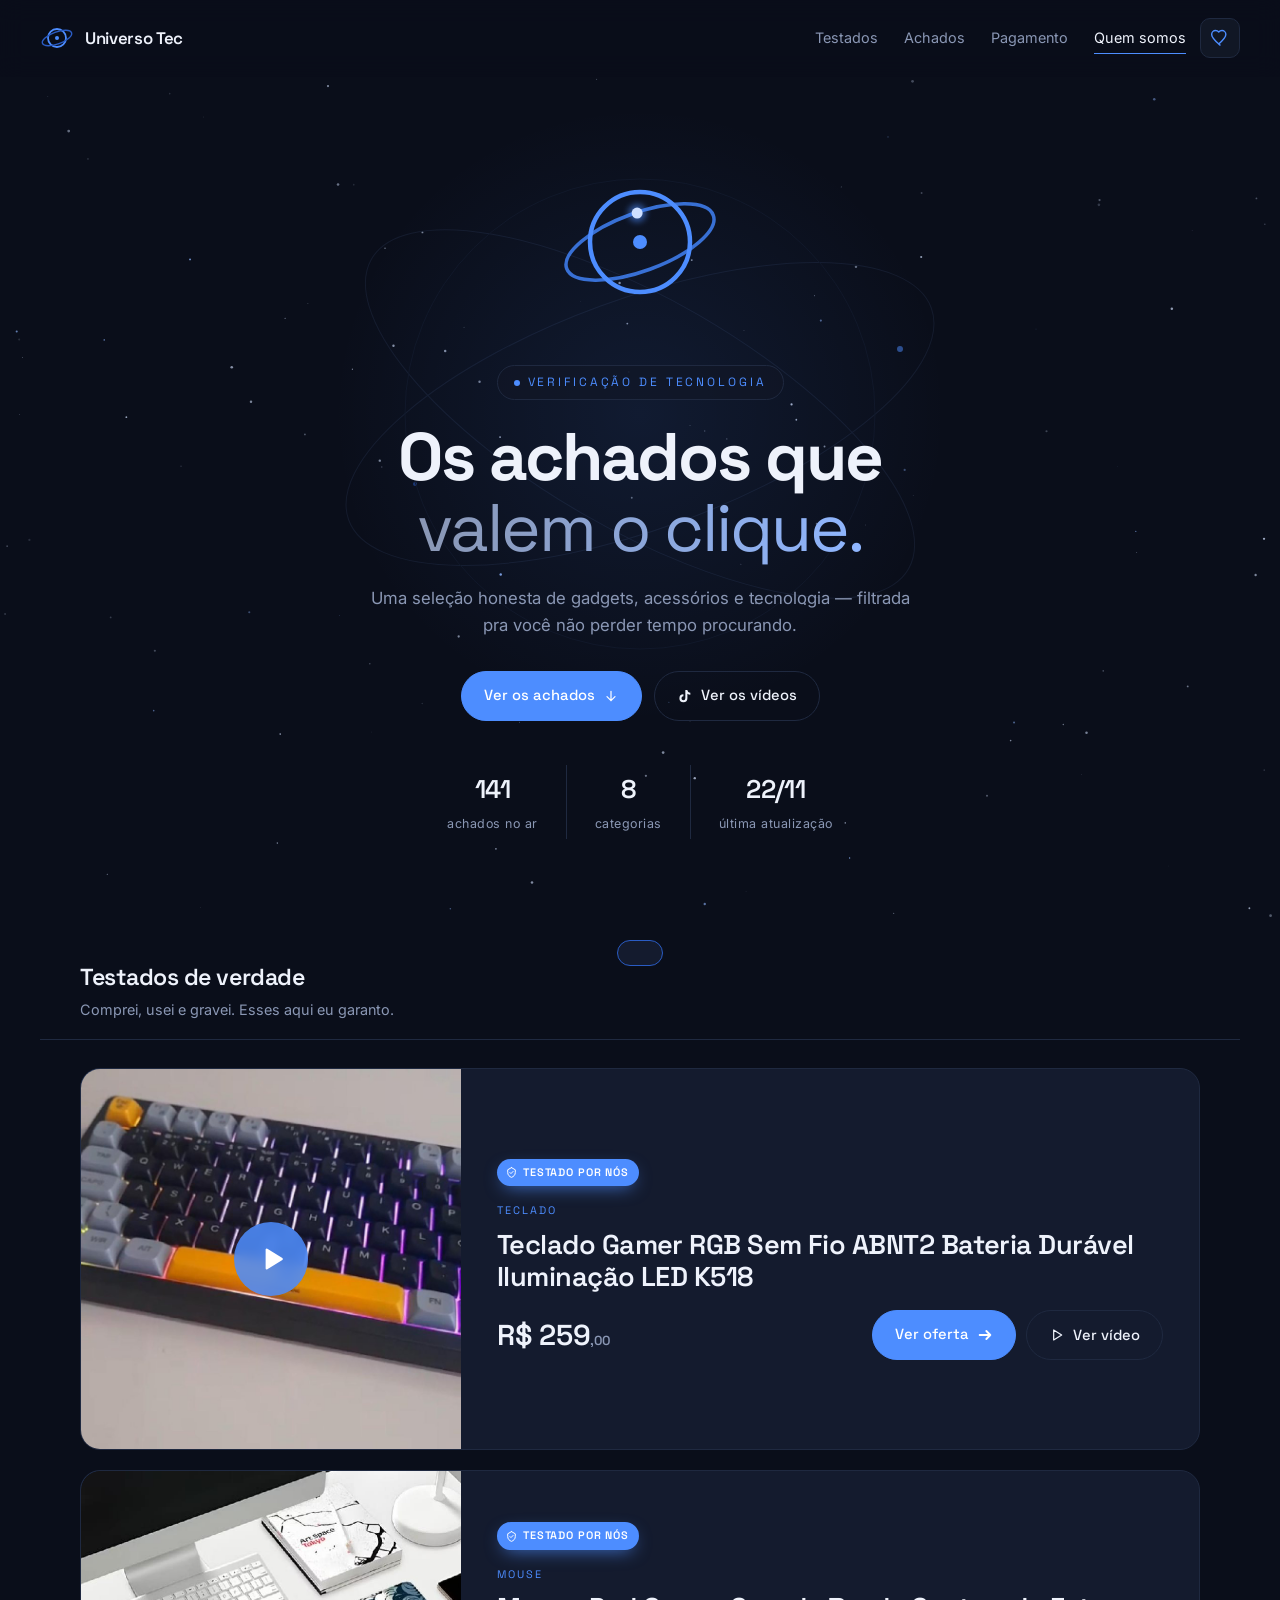
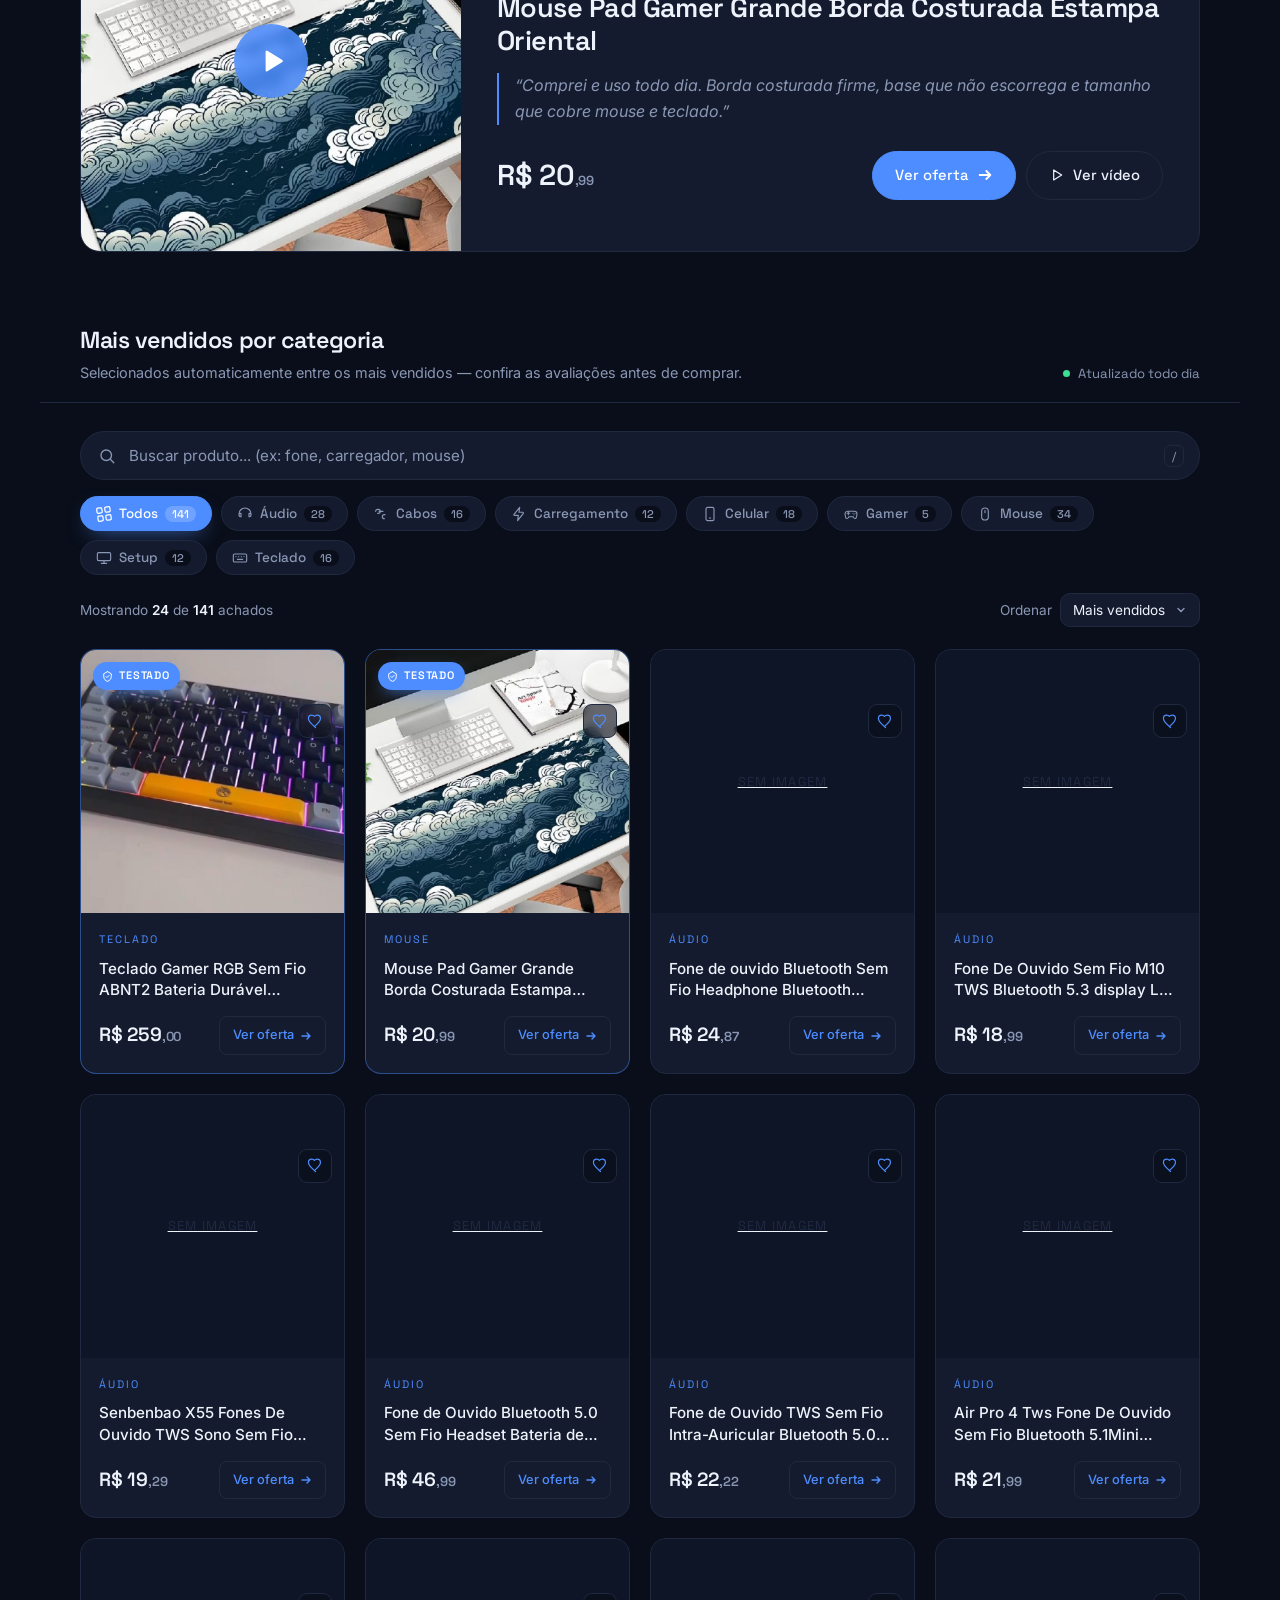
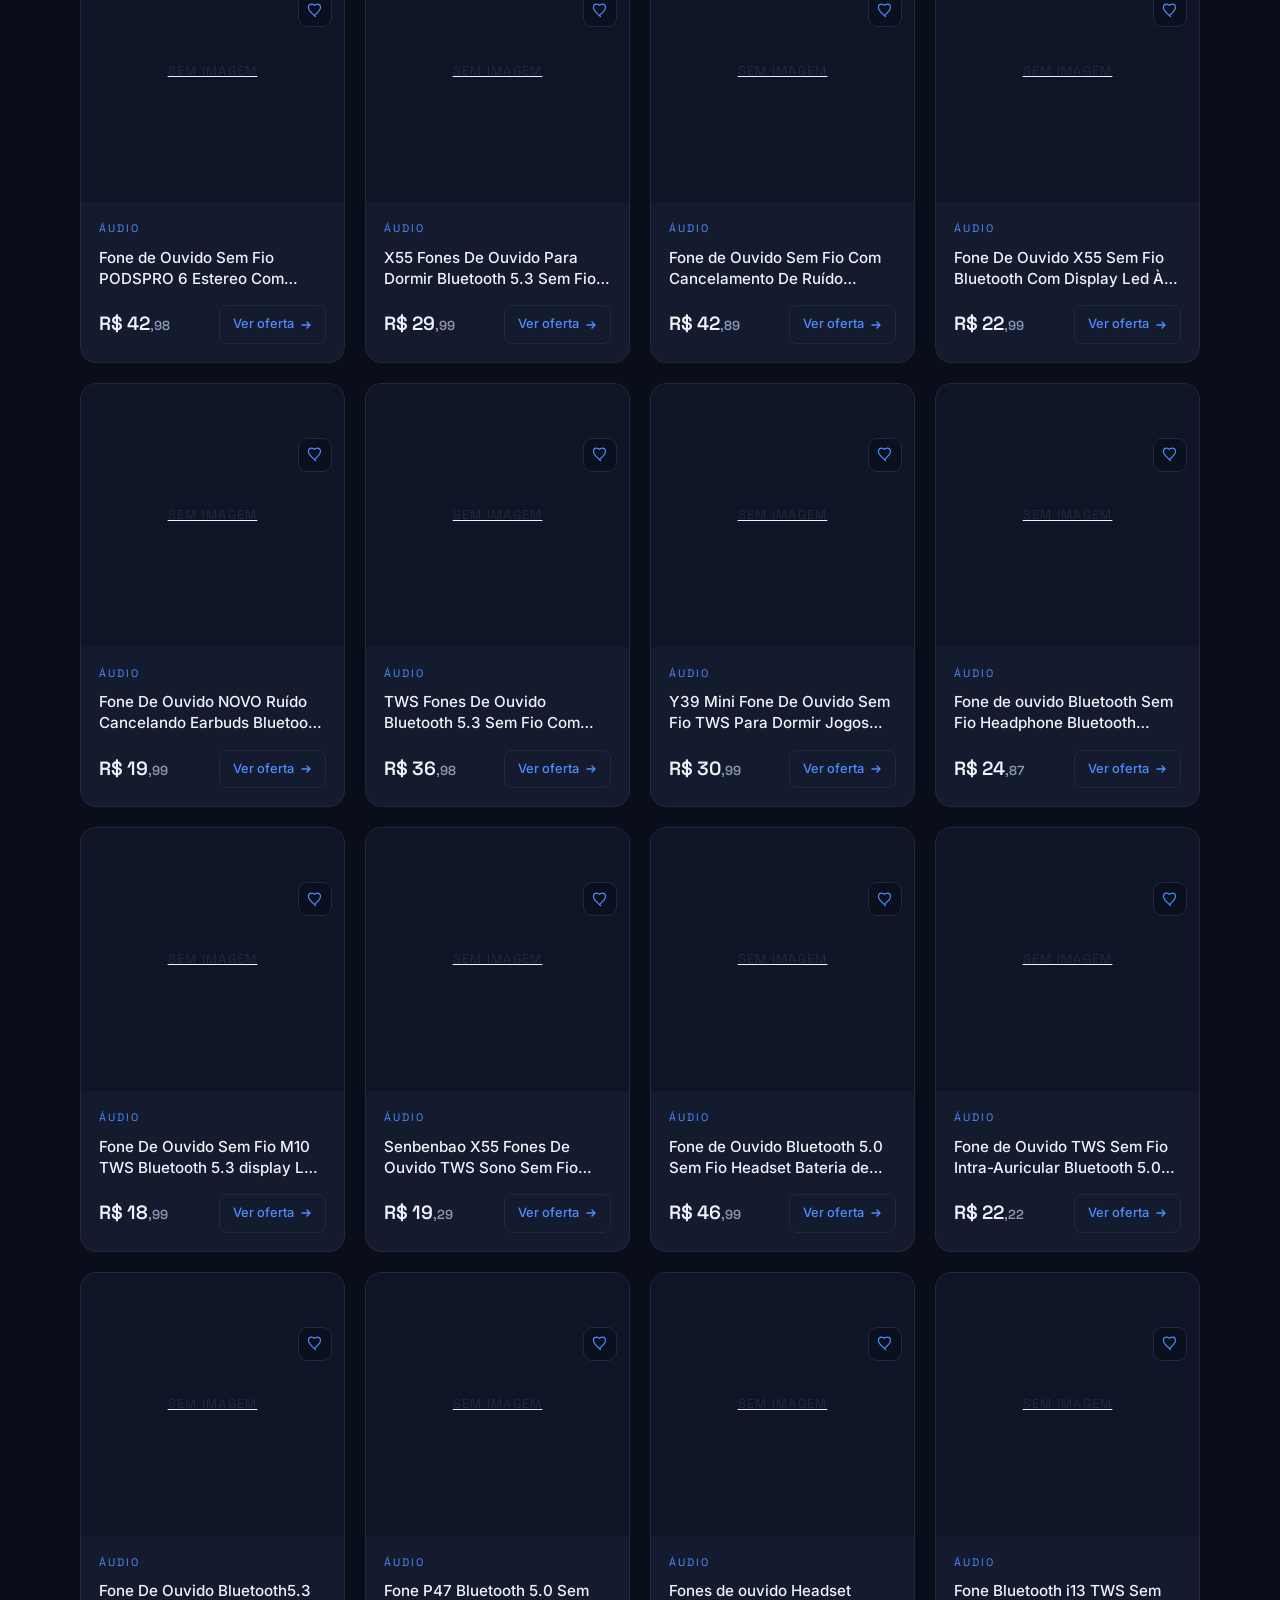
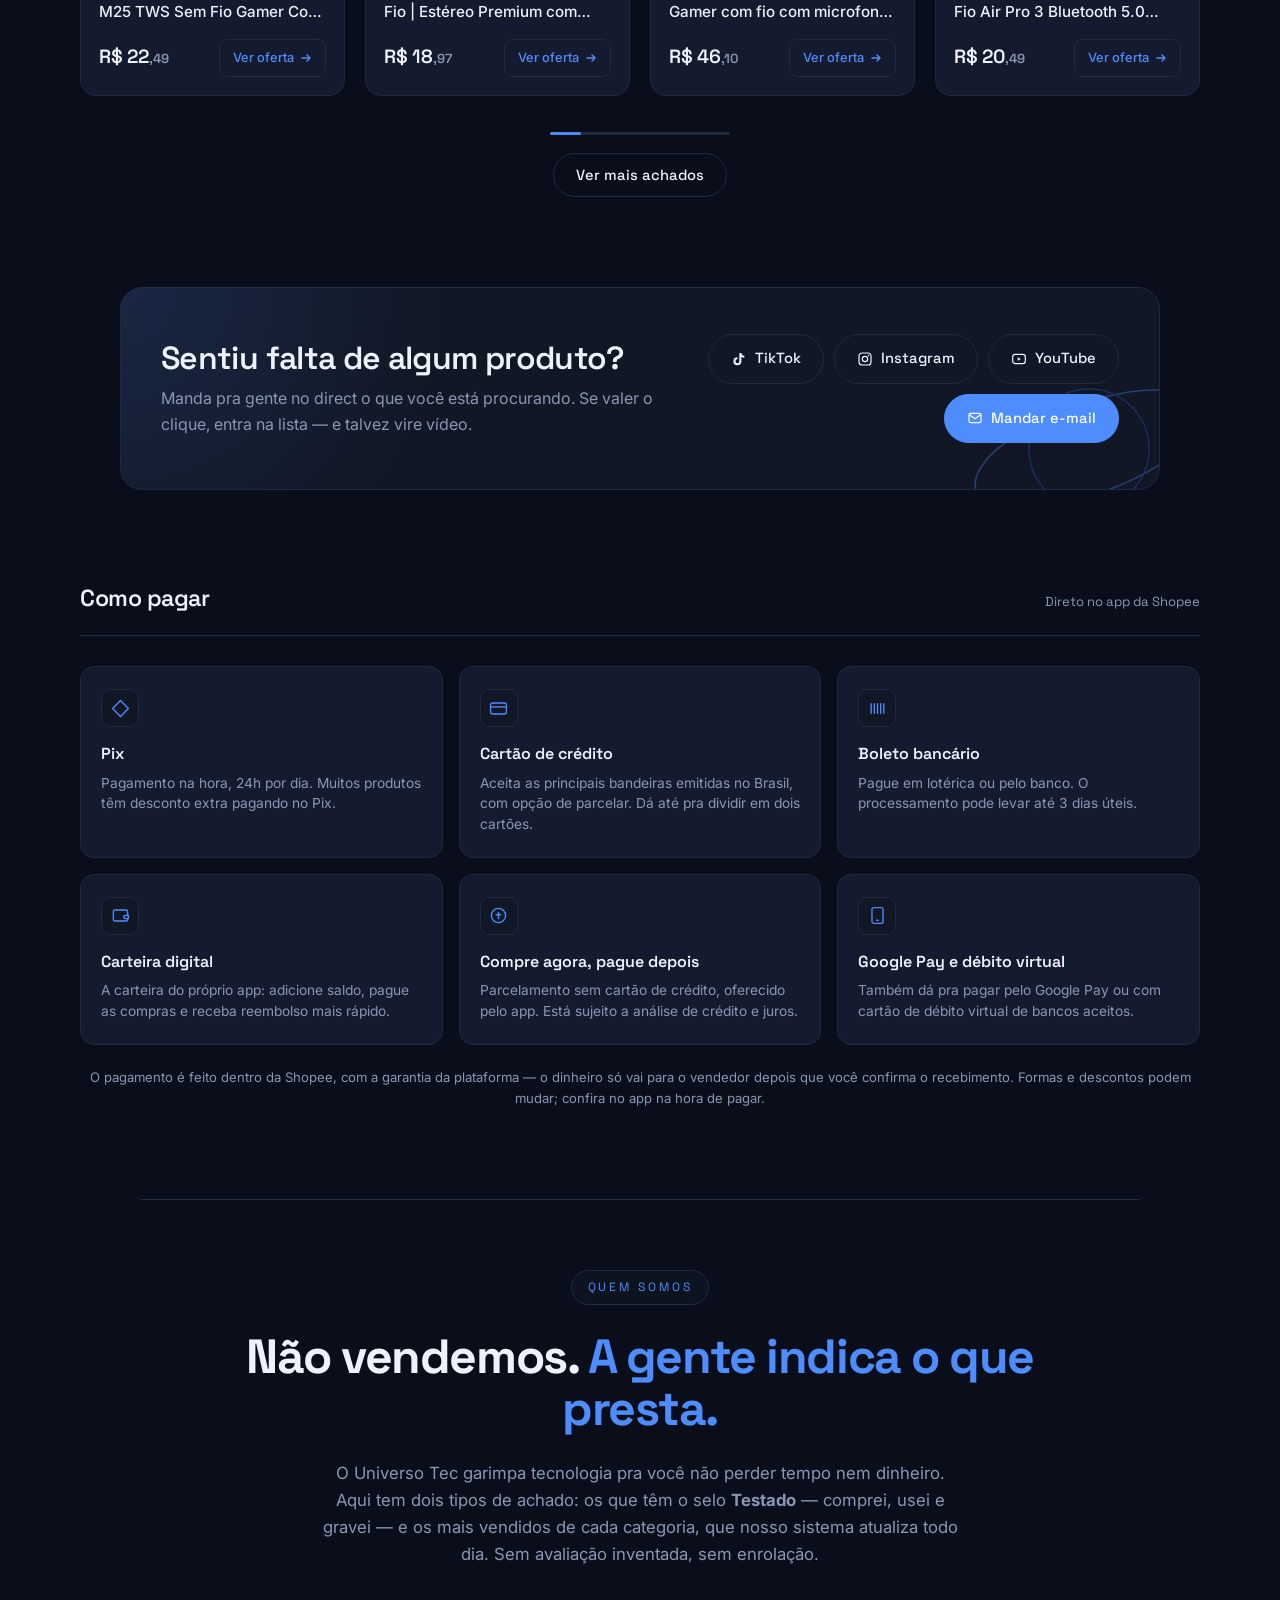
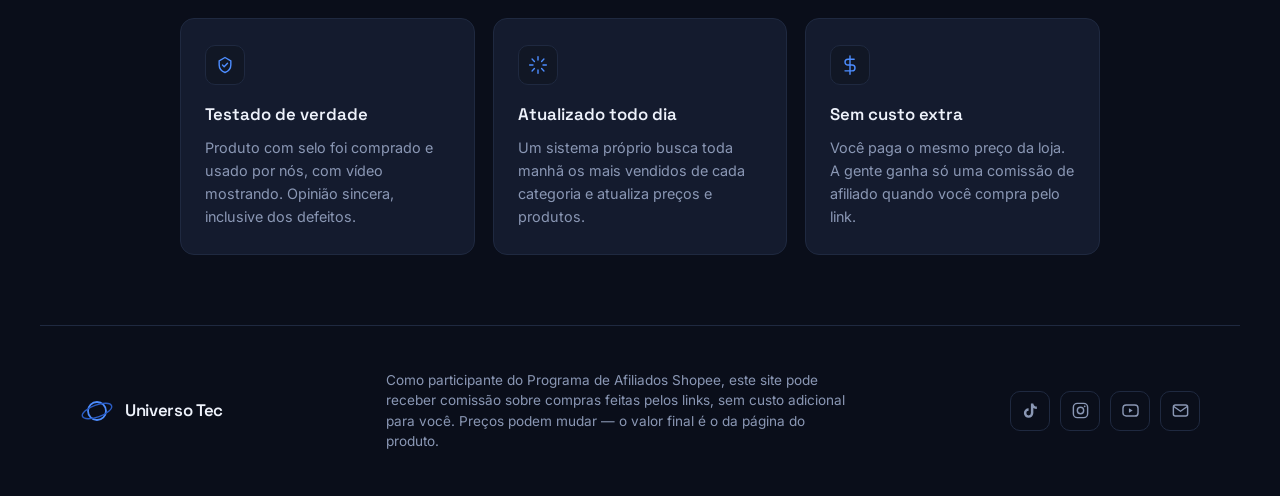
==== commit c8404bbd: "Atualiza produtos automaticamente" ====
--- a/index.html
+++ b/index.html
@@ -564,9 +564,9 @@
         <a class="botao botao-ghost" href="https://www.tiktok.com/@universo_tec_shop" target="_blank" rel="noopener"><svg viewBox="0 0 24 24" fill="none"><path d="M15.5 3c.4 2.3 1.9 3.9 4.5 4.1v3.1c-1.6 0-3.1-.5-4.4-1.4v6.4A6 6 0 119.6 9.2v3.2a2.9 2.9 0 102.9 2.9V3h3z" fill="currentColor"/></svg>Ver os vídeos</a>
       </div>
       <div class="stats entrar" style="--i:5">
-        <div class="stat"><strong data-contar="113">113</strong><span>achados no ar</span></div>
+        <div class="stat"><strong data-contar="141">141</strong><span>achados no ar</span></div>
         <div class="stat"><strong data-contar="8">8</strong><span>categorias</span></div>
-        <div class="stat"><strong><time datetime="2026-11-21T13:41-03:00">21/11</time></strong><span>última atualização</span></div>
+        <div class="stat"><strong><time datetime="2026-11-22T14:00-03:00">22/11</time></strong><span>última atualização</span></div>
       </div>
     </div>
   </section>
@@ -635,15 +635,15 @@
         <kbd class="busca-atalho" aria-hidden="true">/</kbd>
       </div>
       <div class="filtros" id="filtros" role="toolbar" aria-label="Filtrar por categoria">
-      <button class="filtro ativo" data-filtro="todos" aria-pressed="true"><svg viewBox="0 0 24 24" fill="none"><rect x="3" y="3" width="7" height="7" rx="1.5" stroke-width="1.7"/><rect x="14" y="3" width="7" height="7" rx="1.5" stroke-width="1.7"/><rect x="3" y="14" width="7" height="7" rx="1.5" stroke-width="1.7"/><rect x="14" y="14" width="7" height="7" rx="1.5" stroke-width="1.7"/></svg>Todos <span class="filtro-num">113</span></button>
-      <button class="filtro" data-filtro="audio" aria-pressed="false"><svg viewBox="0 0 24 24" fill="none"><path d="M3 14v-2a9 9 0 0118 0v2M3 14a2 2 0 002 2h1v-5H5a2 2 0 00-2 2zM21 14a2 2 0 01-2 2h-1v-5h1a2 2 0 012 2z" stroke-width="1.7" stroke-linejoin="round"/></svg>Áudio <span class="filtro-num">23</span></button>
-      <button class="filtro" data-filtro="cabos" aria-pressed="false"><svg viewBox="0 0 24 24" fill="none"><path d="M4 8a3 3 0 013-3h1a3 3 0 010 6H7m10 8a3 3 0 01-3-3v0a3 3 0 013-3h1M9 8h6" stroke-width="1.7" stroke-linecap="round"/></svg>Cabos <span class="filtro-num">5</span></button>
+      <button class="filtro ativo" data-filtro="todos" aria-pressed="true"><svg viewBox="0 0 24 24" fill="none"><rect x="3" y="3" width="7" height="7" rx="1.5" stroke-width="1.7"/><rect x="14" y="3" width="7" height="7" rx="1.5" stroke-width="1.7"/><rect x="3" y="14" width="7" height="7" rx="1.5" stroke-width="1.7"/><rect x="14" y="14" width="7" height="7" rx="1.5" stroke-width="1.7"/></svg>Todos <span class="filtro-num">141</span></button>
+      <button class="filtro" data-filtro="audio" aria-pressed="false"><svg viewBox="0 0 24 24" fill="none"><path d="M3 14v-2a9 9 0 0118 0v2M3 14a2 2 0 002 2h1v-5H5a2 2 0 00-2 2zM21 14a2 2 0 01-2 2h-1v-5h1a2 2 0 012 2z" stroke-width="1.7" stroke-linejoin="round"/></svg>Áudio <span class="filtro-num">28</span></button>
+      <button class="filtro" data-filtro="cabos" aria-pressed="false"><svg viewBox="0 0 24 24" fill="none"><path d="M4 8a3 3 0 013-3h1a3 3 0 010 6H7m10 8a3 3 0 01-3-3v0a3 3 0 013-3h1M9 8h6" stroke-width="1.7" stroke-linecap="round"/></svg>Cabos <span class="filtro-num">16</span></button>
       <button class="filtro" data-filtro="carregamento" aria-pressed="false"><svg viewBox="0 0 24 24" fill="none"><path d="M13 2L4.5 12.5a1 1 0 00.8 1.6H11l-1 7.9L18.5 11a1 1 0 00-.8-1.6H12l1-7.4z" stroke-width="1.7" stroke-linejoin="round"/></svg>Carregamento <span class="filtro-num">12</span></button>
+      <button class="filtro" data-filtro="celular" aria-pressed="false"><svg viewBox="0 0 24 24" fill="none"><rect x="6" y="2" width="12" height="20" rx="2.5" stroke-width="1.7"/><path d="M11 18h2" stroke-width="1.7" stroke-linecap="round"/></svg>Celular <span class="filtro-num">18</span></button>
       <button class="filtro" data-filtro="gamer" aria-pressed="false"><svg viewBox="0 0 24 24" fill="none"><path d="M6 11h4M8 9v4M15 11h.01M18 11h.01M16.5 13h.01M17 8H7a4 4 0 00-4 4l1 5a2 2 0 003.5 1l1.5-2h6l1.5 2a2 2 0 003.5-1l1-5a4 4 0 00-4-4z" stroke-width="1.6" stroke-linecap="round" stroke-linejoin="round"/></svg>Gamer <span class="filtro-num">5</span></button>
-      <button class="filtro" data-filtro="mouse" aria-pressed="false"><svg viewBox="0 0 24 24" fill="none"><rect x="7" y="3" width="10" height="18" rx="5" stroke-width="1.7"/><path d="M12 7v3" stroke-width="1.7" stroke-linecap="round"/></svg>Mouse <span class="filtro-num">30</span></button>
+      <button class="filtro" data-filtro="mouse" aria-pressed="false"><svg viewBox="0 0 24 24" fill="none"><rect x="7" y="3" width="10" height="18" rx="5" stroke-width="1.7"/><path d="M12 7v3" stroke-width="1.7" stroke-linecap="round"/></svg>Mouse <span class="filtro-num">34</span></button>
       <button class="filtro" data-filtro="setup" aria-pressed="false"><svg viewBox="0 0 24 24" fill="none"><rect x="2" y="4" width="20" height="12" rx="2" stroke-width="1.7"/><path d="M8 20h8M12 16v4" stroke-width="1.7" stroke-linecap="round"/></svg>Setup <span class="filtro-num">12</span></button>
-      <button class="filtro" data-filtro="teclado" aria-pressed="false"><svg viewBox="0 0 24 24" fill="none"><rect x="2" y="6" width="20" height="12" rx="2" stroke-width="1.7"/><path d="M6 10h.01M10 10h.01M14 10h.01M18 10h.01M8 14h8" stroke-width="1.7" stroke-linecap="round"/></svg>Teclado <span class="filtro-num">18</span></button>
-      <button class="filtro" data-filtro="vestivel" aria-pressed="false"><svg viewBox="0 0 24 24" fill="none"><rect x="7" y="6" width="10" height="12" rx="2.5" stroke-width="1.7"/><path d="M9 6l.5-3h5l.5 3M9 18l.5 3h5l.5-3" stroke-width="1.7" stroke-linejoin="round"/></svg>Vestível <span class="filtro-num">8</span></button>
+      <button class="filtro" data-filtro="teclado" aria-pressed="false"><svg viewBox="0 0 24 24" fill="none"><rect x="2" y="6" width="20" height="12" rx="2" stroke-width="1.7"/><path d="M6 10h.01M10 10h.01M14 10h.01M18 10h.01M8 14h8" stroke-width="1.7" stroke-linecap="round"/></svg>Teclado <span class="filtro-num">16</span></button>
       </div>
       <div class="resultado-barra">
         <div class="resultado-info" id="resultadoInfo" aria-live="polite"></div>
@@ -690,7 +690,23 @@
           </div>
         </div>
       </article>
-      <article class="card" data-cat="audio" data-id="6d5b144eb9" data-preco="18.99" data-ordem="2">
+      <article class="card" data-cat="audio" data-id="a93254140e" data-preco="24.87" data-ordem="2">
+        
+        <div class="card-acoes">
+          <button class="card-btn card-share" title="Compartilhar" aria-label="Compartilhar"><svg viewBox="0 0 24 24" fill="none"><path d="M4 12v7a2 2 0 002 2h12a2 2 0 002-2v-7M16 6l-4-4-4 4M12 2v13" stroke="currentColor" stroke-width="1.8" stroke-linecap="round" stroke-linejoin="round"/></svg></button>
+          <button class="card-btn card-fav" title="Favoritar" aria-label="Favoritar"><svg viewBox="0 0 24 24" fill="none"><path class="heart-fill" d="M12 20.5l-1.4-1.27C5.4 14.55 2 11.47 2 7.7 2 5.1 4.02 3 6.6 3c1.54 0 3.02.72 3.9 1.86C11.38 3.72 12.86 3 14.4 3 16.98 3 19 5.1 19 7.7c0 3.77-3.4 6.85-8.6 11.53L12 20.5z"/><path d="M12 20.5l-1.4-1.27C5.4 14.55 2 11.47 2 7.7 2 5.1 4.02 3 6.6 3c1.54 0 3.02.72 3.9 1.86C11.38 3.72 12.86 3 14.4 3 16.98 3 19 5.1 19 7.7c0 3.77-3.4 6.85-8.6 11.53L12 20.5z" stroke="#4d8dff" stroke-width="1.7" stroke-linejoin="round"/></svg></button>
+        </div>
+        <a class="card-img" href="https://s.shopee.com.br/2La00ruY4u" target="_blank" rel="noopener sponsored" tabindex="-1" aria-hidden="true"><img src="https://cf.shopee.com.br/file/sg-11134201-824gf-mf8cvs3kgwela4" alt="Fone de ouvido Bluetooth Sem Fio Headphone Bluetooth Recarregável P9 Air Top Casual Esportivo" loading="lazy" decoding="async"></a>
+        <div class="card-body">
+          <div class="card-cat">Áudio</div>
+          <h3 class="card-name">Fone de ouvido Bluetooth Sem Fio Headphone Bluetooth Recarregável P9 Air Top Casual Esportivo</h3>
+          <div class="card-foot">
+            <div class="card-price">R$ 24<span class="cents">,87</span></div>
+            <a class="card-link" href="https://s.shopee.com.br/2La00ruY4u" target="_blank" rel="noopener sponsored">Ver oferta <svg width="12" height="12" viewBox="0 0 12 12" fill="none"><path d="M2 6h8M7 3l3 3-3 3" stroke="currentColor" stroke-width="1.4" stroke-linecap="round" stroke-linejoin="round"/></svg></a>
+          </div>
+        </div>
+      </article>
+      <article class="card" data-cat="audio" data-id="6d5b144eb9" data-preco="18.99" data-ordem="3">
         
         <div class="card-acoes">
           <button class="card-btn card-share" title="Compartilhar" aria-label="Compartilhar"><svg viewBox="0 0 24 24" fill="none"><path d="M4 12v7a2 2 0 002 2h12a2 2 0 002-2v-7M16 6l-4-4-4 4M12 2v13" stroke="currentColor" stroke-width="1.8" stroke-linecap="round" stroke-linejoin="round"/></svg></button>
@@ -706,7 +722,7 @@
           </div>
         </div>
       </article>
-      <article class="card" data-cat="audio" data-id="e85c3a97a6" data-preco="19.29" data-ordem="3">
+      <article class="card" data-cat="audio" data-id="e85c3a97a6" data-preco="19.29" data-ordem="4">
         
         <div class="card-acoes">
           <button class="card-btn card-share" title="Compartilhar" aria-label="Compartilhar"><svg viewBox="0 0 24 24" fill="none"><path d="M4 12v7a2 2 0 002 2h12a2 2 0 002-2v-7M16 6l-4-4-4 4M12 2v13" stroke="currentColor" stroke-width="1.8" stroke-linecap="round" stroke-linejoin="round"/></svg></button>
@@ -722,7 +738,7 @@
           </div>
         </div>
       </article>
-      <article class="card" data-cat="audio" data-id="99765b4547" data-preco="46.99" data-ordem="4">
+      <article class="card" data-cat="audio" data-id="99765b4547" data-preco="46.99" data-ordem="5">
         
         <div class="card-acoes">
           <button class="card-btn card-share" title="Compartilhar" aria-label="Compartilhar"><svg viewBox="0 0 24 24" fill="none"><path d="M4 12v7a2 2 0 002 2h12a2 2 0 002-2v-7M16 6l-4-4-4 4M12 2v13" stroke="currentColor" stroke-width="1.8" stroke-linecap="round" stroke-linejoin="round"/></svg></button>
@@ -738,7 +754,7 @@
           </div>
         </div>
       </article>
-      <article class="card" data-cat="audio" data-id="8f59eeac06" data-preco="16.99" data-ordem="5">
+      <article class="card" data-cat="audio" data-id="8f59eeac06" data-preco="22.22" data-ordem="6">
         
         <div class="card-acoes">
           <button class="card-btn card-share" title="Compartilhar" aria-label="Compartilhar"><svg viewBox="0 0 24 24" fill="none"><path d="M4 12v7a2 2 0 002 2h12a2 2 0 002-2v-7M16 6l-4-4-4 4M12 2v13" stroke="currentColor" stroke-width="1.8" stroke-linecap="round" stroke-linejoin="round"/></svg></button>
@@ -749,12 +765,12 @@
           <div class="card-cat">Áudio</div>
           <h3 class="card-name">Fone de Ouvido TWS Sem Fio Intra-Auricular Bluetooth 5.0 Bateria Longa Estéreo HD</h3>
           <div class="card-foot">
-            <div class="card-price">R$ 16<span class="cents">,99</span></div>
+            <div class="card-price">R$ 22<span class="cents">,22</span></div>
             <a class="card-link" href="https://s.shopee.com.br/1gKJDdx5Qq" target="_blank" rel="noopener sponsored">Ver oferta <svg width="12" height="12" viewBox="0 0 12 12" fill="none"><path d="M2 6h8M7 3l3 3-3 3" stroke="currentColor" stroke-width="1.4" stroke-linecap="round" stroke-linejoin="round"/></svg></a>
           </div>
         </div>
       </article>
-      <article class="card" data-cat="audio" data-id="e9abdef7a5" data-preco="21.99" data-ordem="6">
+      <article class="card" data-cat="audio" data-id="e9abdef7a5" data-preco="21.99" data-ordem="7">
         
         <div class="card-acoes">
           <button class="card-btn card-share" title="Compartilhar" aria-label="Compartilhar"><svg viewBox="0 0 24 24" fill="none"><path d="M4 12v7a2 2 0 002 2h12a2 2 0 002-2v-7M16 6l-4-4-4 4M12 2v13" stroke="currentColor" stroke-width="1.8" stroke-linecap="round" stroke-linejoin="round"/></svg></button>
@@ -770,7 +786,7 @@
           </div>
         </div>
       </article>
-      <article class="card" data-cat="audio" data-id="6118d085fa" data-preco="42.98" data-ordem="7">
+      <article class="card" data-cat="audio" data-id="6118d085fa" data-preco="42.98" data-ordem="8">
         
         <div class="card-acoes">
           <button class="card-btn card-share" title="Compartilhar" aria-label="Compartilhar"><svg viewBox="0 0 24 24" fill="none"><path d="M4 12v7a2 2 0 002 2h12a2 2 0 002-2v-7M16 6l-4-4-4 4M12 2v13" stroke="currentColor" stroke-width="1.8" stroke-linecap="round" stroke-linejoin="round"/></svg></button>
@@ -786,7 +802,7 @@
           </div>
         </div>
       </article>
-      <article class="card" data-cat="audio" data-id="5058b838b5" data-preco="29.99" data-ordem="8">
+      <article class="card" data-cat="audio" data-id="5058b838b5" data-preco="29.99" data-ordem="9">
         
         <div class="card-acoes">
           <button class="card-btn card-share" title="Compartilhar" aria-label="Compartilhar"><svg viewBox="0 0 24 24" fill="none"><path d="M4 12v7a2 2 0 002 2h12a2 2 0 002-2v-7M16 6l-4-4-4 4M12 2v13" stroke="currentColor" stroke-width="1.8" stroke-linecap="round" stroke-linejoin="round"/></svg></button>
@@ -802,7 +818,7 @@
           </div>
         </div>
       </article>
-      <article class="card" data-cat="audio" data-id="447359c53b" data-preco="42.89" data-ordem="9">
+      <article class="card" data-cat="audio" data-id="447359c53b" data-preco="42.89" data-ordem="10">
         
         <div class="card-acoes">
           <button class="card-btn card-share" title="Compartilhar" aria-label="Compartilhar"><svg viewBox="0 0 24 24" fill="none"><path d="M4 12v7a2 2 0 002 2h12a2 2 0 002-2v-7M16 6l-4-4-4 4M12 2v13" stroke="currentColor" stroke-width="1.8" stroke-linecap="round" stroke-linejoin="round"/></svg></button>
@@ -818,7 +834,7 @@
           </div>
         </div>
       </article>
-      <article class="card" data-cat="audio" data-id="5542151165" data-preco="22.99" data-ordem="10">
+      <article class="card" data-cat="audio" data-id="5542151165" data-preco="22.99" data-ordem="11">
         
         <div class="card-acoes">
           <button class="card-btn card-share" title="Compartilhar" aria-label="Compartilhar"><svg viewBox="0 0 24 24" fill="none"><path d="M4 12v7a2 2 0 002 2h12a2 2 0 002-2v-7M16 6l-4-4-4 4M12 2v13" stroke="currentColor" stroke-width="1.8" stroke-linecap="round" stroke-linejoin="round"/></svg></button>
@@ -834,7 +850,7 @@
           </div>
         </div>
       </article>
-      <article class="card" data-cat="audio" data-id="3faa89e29d" data-preco="19.99" data-ordem="11">
+      <article class="card" data-cat="audio" data-id="3faa89e29d" data-preco="19.99" data-ordem="12">
         
         <div class="card-acoes">
           <button class="card-btn card-share" title="Compartilhar" aria-label="Compartilhar"><svg viewBox="0 0 24 24" fill="none"><path d="M4 12v7a2 2 0 002 2h12a2 2 0 002-2v-7M16 6l-4-4-4 4M12 2v13" stroke="currentColor" stroke-width="1.8" stroke-linecap="round" stroke-linejoin="round"/></svg></button>
@@ -850,7 +866,7 @@
           </div>
         </div>
       </article>
-      <article class="card" data-cat="audio" data-id="09b9e3c270" data-preco="36.98" data-ordem="12">
+      <article class="card" data-cat="audio" data-id="09b9e3c270" data-preco="36.98" data-ordem="13">
         
         <div class="card-acoes">
           <button class="card-btn card-share" title="Compartilhar" aria-label="Compartilhar"><svg viewBox="0 0 24 24" fill="none"><path d="M4 12v7a2 2 0 002 2h12a2 2 0 002-2v-7M16 6l-4-4-4 4M12 2v13" stroke="currentColor" stroke-width="1.8" stroke-linecap="round" stroke-linejoin="round"/></svg></button>
@@ -866,103 +882,199 @@
           </div>
         </div>
       </article>
-      <article class="card" data-cat="audio" data-id="8e2c349b09" data-preco="27.48" data-ordem="13">
-        
-        <div class="card-acoes">
-          <button class="card-btn card-share" title="Compartilhar" aria-label="Compartilhar"><svg viewBox="0 0 24 24" fill="none"><path d="M4 12v7a2 2 0 002 2h12a2 2 0 002-2v-7M16 6l-4-4-4 4M12 2v13" stroke="currentColor" stroke-width="1.8" stroke-linecap="round" stroke-linejoin="round"/></svg></button>
-          <button class="card-btn card-fav" title="Favoritar" aria-label="Favoritar"><svg viewBox="0 0 24 24" fill="none"><path class="heart-fill" d="M12 20.5l-1.4-1.27C5.4 14.55 2 11.47 2 7.7 2 5.1 4.02 3 6.6 3c1.54 0 3.02.72 3.9 1.86C11.38 3.72 12.86 3 14.4 3 16.98 3 19 5.1 19 7.7c0 3.77-3.4 6.85-8.6 11.53L12 20.5z"/><path d="M12 20.5l-1.4-1.27C5.4 14.55 2 11.47 2 7.7 2 5.1 4.02 3 6.6 3c1.54 0 3.02.72 3.9 1.86C11.38 3.72 12.86 3 14.4 3 16.98 3 19 5.1 19 7.7c0 3.77-3.4 6.85-8.6 11.53L12 20.5z" stroke="#4d8dff" stroke-width="1.7" stroke-linejoin="round"/></svg></button>
-        </div>
-        <a class="card-img" href="https://s.shopee.com.br/8fU3YVwpwn" target="_blank" rel="noopener sponsored" tabindex="-1" aria-hidden="true"><img src="https://cf.shopee.com.br/file/sg-11134201-7rff1-m96a3707agyh54" alt="K12 Caixa de som sem fio com microfone Karaokê, Mini Alto-falante Bluetooth portátil 1/2 Mic" loading="lazy" decoding="async"></a>
+      <article class="card" data-cat="audio" data-id="cb80f3d67e" data-preco="30.99" data-ordem="14">
+        
+        <div class="card-acoes">
+          <button class="card-btn card-share" title="Compartilhar" aria-label="Compartilhar"><svg viewBox="0 0 24 24" fill="none"><path d="M4 12v7a2 2 0 002 2h12a2 2 0 002-2v-7M16 6l-4-4-4 4M12 2v13" stroke="currentColor" stroke-width="1.8" stroke-linecap="round" stroke-linejoin="round"/></svg></button>
+          <button class="card-btn card-fav" title="Favoritar" aria-label="Favoritar"><svg viewBox="0 0 24 24" fill="none"><path class="heart-fill" d="M12 20.5l-1.4-1.27C5.4 14.55 2 11.47 2 7.7 2 5.1 4.02 3 6.6 3c1.54 0 3.02.72 3.9 1.86C11.38 3.72 12.86 3 14.4 3 16.98 3 19 5.1 19 7.7c0 3.77-3.4 6.85-8.6 11.53L12 20.5z"/><path d="M12 20.5l-1.4-1.27C5.4 14.55 2 11.47 2 7.7 2 5.1 4.02 3 6.6 3c1.54 0 3.02.72 3.9 1.86C11.38 3.72 12.86 3 14.4 3 16.98 3 19 5.1 19 7.7c0 3.77-3.4 6.85-8.6 11.53L12 20.5z" stroke="#4d8dff" stroke-width="1.7" stroke-linejoin="round"/></svg></button>
+        </div>
+        <a class="card-img" href="https://s.shopee.com.br/AAIw3RTrwy" target="_blank" rel="noopener sponsored" tabindex="-1" aria-hidden="true"><img src="https://cf.shopee.com.br/file/sg-11134201-7rd3p-m79l5cz09autf9" alt="Y39 Mini Fone De Ouvido Sem Fio TWS Para Dormir Jogos HIFI Fones À Prova D'água" loading="lazy" decoding="async"></a>
         <div class="card-body">
           <div class="card-cat">Áudio</div>
-          <h3 class="card-name">K12 Caixa de som sem fio com microfone Karaokê, Mini Alto-falante Bluetooth portátil 1/2 Mic</h3>
-          <div class="card-foot">
-            <div class="card-price">R$ 27<span class="cents">,48</span></div>
-            <a class="card-link" href="https://s.shopee.com.br/8fU3YVwpwn" target="_blank" rel="noopener sponsored">Ver oferta <svg width="12" height="12" viewBox="0 0 12 12" fill="none"><path d="M2 6h8M7 3l3 3-3 3" stroke="currentColor" stroke-width="1.4" stroke-linecap="round" stroke-linejoin="round"/></svg></a>
-          </div>
-        </div>
-      </article>
-      <article class="card" data-cat="audio" data-id="b76f712bd1" data-preco="46.99" data-ordem="14">
-        
-        <div class="card-acoes">
-          <button class="card-btn card-share" title="Compartilhar" aria-label="Compartilhar"><svg viewBox="0 0 24 24" fill="none"><path d="M4 12v7a2 2 0 002 2h12a2 2 0 002-2v-7M16 6l-4-4-4 4M12 2v13" stroke="currentColor" stroke-width="1.8" stroke-linecap="round" stroke-linejoin="round"/></svg></button>
-          <button class="card-btn card-fav" title="Favoritar" aria-label="Favoritar"><svg viewBox="0 0 24 24" fill="none"><path class="heart-fill" d="M12 20.5l-1.4-1.27C5.4 14.55 2 11.47 2 7.7 2 5.1 4.02 3 6.6 3c1.54 0 3.02.72 3.9 1.86C11.38 3.72 12.86 3 14.4 3 16.98 3 19 5.1 19 7.7c0 3.77-3.4 6.85-8.6 11.53L12 20.5z"/><path d="M12 20.5l-1.4-1.27C5.4 14.55 2 11.47 2 7.7 2 5.1 4.02 3 6.6 3c1.54 0 3.02.72 3.9 1.86C11.38 3.72 12.86 3 14.4 3 16.98 3 19 5.1 19 7.7c0 3.77-3.4 6.85-8.6 11.53L12 20.5z" stroke="#4d8dff" stroke-width="1.7" stroke-linejoin="round"/></svg></button>
-        </div>
-        <a class="card-img" href="https://s.shopee.com.br/9AQK9Quvvu" target="_blank" rel="noopener sponsored" tabindex="-1" aria-hidden="true"><img src="https://cf.shopee.com.br/file/br-11134207-81z1k-mh4dohuahhc099" alt="Alaxe5 Generation Original Speaker Immediate Shipping Best Price" loading="lazy" decoding="async"></a>
+          <h3 class="card-name">Y39 Mini Fone De Ouvido Sem Fio TWS Para Dormir Jogos HIFI Fones À Prova D'água</h3>
+          <div class="card-foot">
+            <div class="card-price">R$ 30<span class="cents">,99</span></div>
+            <a class="card-link" href="https://s.shopee.com.br/AAIw3RTrwy" target="_blank" rel="noopener sponsored">Ver oferta <svg width="12" height="12" viewBox="0 0 12 12" fill="none"><path d="M2 6h8M7 3l3 3-3 3" stroke="currentColor" stroke-width="1.4" stroke-linecap="round" stroke-linejoin="round"/></svg></a>
+          </div>
+        </div>
+      </article>
+      <article class="card" data-cat="audio" data-id="003bbf47f4" data-preco="24.87" data-ordem="15">
+        
+        <div class="card-acoes">
+          <button class="card-btn card-share" title="Compartilhar" aria-label="Compartilhar"><svg viewBox="0 0 24 24" fill="none"><path d="M4 12v7a2 2 0 002 2h12a2 2 0 002-2v-7M16 6l-4-4-4 4M12 2v13" stroke="currentColor" stroke-width="1.8" stroke-linecap="round" stroke-linejoin="round"/></svg></button>
+          <button class="card-btn card-fav" title="Favoritar" aria-label="Favoritar"><svg viewBox="0 0 24 24" fill="none"><path class="heart-fill" d="M12 20.5l-1.4-1.27C5.4 14.55 2 11.47 2 7.7 2 5.1 4.02 3 6.6 3c1.54 0 3.02.72 3.9 1.86C11.38 3.72 12.86 3 14.4 3 16.98 3 19 5.1 19 7.7c0 3.77-3.4 6.85-8.6 11.53L12 20.5z"/><path d="M12 20.5l-1.4-1.27C5.4 14.55 2 11.47 2 7.7 2 5.1 4.02 3 6.6 3c1.54 0 3.02.72 3.9 1.86C11.38 3.72 12.86 3 14.4 3 16.98 3 19 5.1 19 7.7c0 3.77-3.4 6.85-8.6 11.53L12 20.5z" stroke="#4d8dff" stroke-width="1.7" stroke-linejoin="round"/></svg></button>
+        </div>
+        <a class="card-img" href="https://s.shopee.com.br/9zzVr8UVHx" target="_blank" rel="noopener sponsored" tabindex="-1" aria-hidden="true"><img src="https://cf.shopee.com.br/file/sg-11134201-824gf-mf8cvs3kgwela4" alt="Fone de ouvido Bluetooth Sem Fio Headphone Bluetooth Recarregável P9 Air Top Casual Esportivo" loading="lazy" decoding="async"></a>
         <div class="card-body">
           <div class="card-cat">Áudio</div>
-          <h3 class="card-name">Alaxe5 Generation Original Speaker Immediate Shipping Best Price</h3>
+          <h3 class="card-name">Fone de ouvido Bluetooth Sem Fio Headphone Bluetooth Recarregável P9 Air Top Casual Esportivo</h3>
+          <div class="card-foot">
+            <div class="card-price">R$ 24<span class="cents">,87</span></div>
+            <a class="card-link" href="https://s.shopee.com.br/9zzVr8UVHx" target="_blank" rel="noopener sponsored">Ver oferta <svg width="12" height="12" viewBox="0 0 12 12" fill="none"><path d="M2 6h8M7 3l3 3-3 3" stroke="currentColor" stroke-width="1.4" stroke-linecap="round" stroke-linejoin="round"/></svg></a>
+          </div>
+        </div>
+      </article>
+      <article class="card" data-cat="audio" data-id="067123aee4" data-preco="18.99" data-ordem="16">
+        
+        <div class="card-acoes">
+          <button class="card-btn card-share" title="Compartilhar" aria-label="Compartilhar"><svg viewBox="0 0 24 24" fill="none"><path d="M4 12v7a2 2 0 002 2h12a2 2 0 002-2v-7M16 6l-4-4-4 4M12 2v13" stroke="currentColor" stroke-width="1.8" stroke-linecap="round" stroke-linejoin="round"/></svg></button>
+          <button class="card-btn card-fav" title="Favoritar" aria-label="Favoritar"><svg viewBox="0 0 24 24" fill="none"><path class="heart-fill" d="M12 20.5l-1.4-1.27C5.4 14.55 2 11.47 2 7.7 2 5.1 4.02 3 6.6 3c1.54 0 3.02.72 3.9 1.86C11.38 3.72 12.86 3 14.4 3 16.98 3 19 5.1 19 7.7c0 3.77-3.4 6.85-8.6 11.53L12 20.5z"/><path d="M12 20.5l-1.4-1.27C5.4 14.55 2 11.47 2 7.7 2 5.1 4.02 3 6.6 3c1.54 0 3.02.72 3.9 1.86C11.38 3.72 12.86 3 14.4 3 16.98 3 19 5.1 19 7.7c0 3.77-3.4 6.85-8.6 11.53L12 20.5z" stroke="#4d8dff" stroke-width="1.7" stroke-linejoin="round"/></svg></button>
+        </div>
+        <a class="card-img" href="https://s.shopee.com.br/AUvmS3SbH4" target="_blank" rel="noopener sponsored" tabindex="-1" aria-hidden="true"><img src="https://cf.shopee.com.br/file/sg-11134201-8258z-mr0fi8bhfthid6" alt="Fone De Ouvido Sem Fio M10 TWS Bluetooth 5.3 display Led Touch" loading="lazy" decoding="async"></a>
+        <div class="card-body">
+          <div class="card-cat">Áudio</div>
+          <h3 class="card-name">Fone De Ouvido Sem Fio M10 TWS Bluetooth 5.3 display Led Touch</h3>
+          <div class="card-foot">
+            <div class="card-price">R$ 18<span class="cents">,99</span></div>
+            <a class="card-link" href="https://s.shopee.com.br/AUvmS3SbH4" target="_blank" rel="noopener sponsored">Ver oferta <svg width="12" height="12" viewBox="0 0 12 12" fill="none"><path d="M2 6h8M7 3l3 3-3 3" stroke="currentColor" stroke-width="1.4" stroke-linecap="round" stroke-linejoin="round"/></svg></a>
+          </div>
+        </div>
+      </article>
+      <article class="card" data-cat="audio" data-id="858b14c5d0" data-preco="19.29" data-ordem="17">
+        
+        <div class="card-acoes">
+          <button class="card-btn card-share" title="Compartilhar" aria-label="Compartilhar"><svg viewBox="0 0 24 24" fill="none"><path d="M4 12v7a2 2 0 002 2h12a2 2 0 002-2v-7M16 6l-4-4-4 4M12 2v13" stroke="currentColor" stroke-width="1.8" stroke-linecap="round" stroke-linejoin="round"/></svg></button>
+          <button class="card-btn card-fav" title="Favoritar" aria-label="Favoritar"><svg viewBox="0 0 24 24" fill="none"><path class="heart-fill" d="M12 20.5l-1.4-1.27C5.4 14.55 2 11.47 2 7.7 2 5.1 4.02 3 6.6 3c1.54 0 3.02.72 3.9 1.86C11.38 3.72 12.86 3 14.4 3 16.98 3 19 5.1 19 7.7c0 3.77-3.4 6.85-8.6 11.53L12 20.5z"/><path d="M12 20.5l-1.4-1.27C5.4 14.55 2 11.47 2 7.7 2 5.1 4.02 3 6.6 3c1.54 0 3.02.72 3.9 1.86C11.38 3.72 12.86 3 14.4 3 16.98 3 19 5.1 19 7.7c0 3.77-3.4 6.85-8.6 11.53L12 20.5z" stroke="#4d8dff" stroke-width="1.7" stroke-linejoin="round"/></svg></button>
+        </div>
+        <a class="card-img" href="https://s.shopee.com.br/AKcMFkTEc3" target="_blank" rel="noopener sponsored" tabindex="-1" aria-hidden="true"><img src="https://cf.shopee.com.br/file/sg-11134201-823ob-mp7wv1fcnx8rc4" alt="Senbenbao X55 Fones De Ouvido TWS Sono Sem Fio Bluetooth Display Led Alta Fidelidade Estéreo Cancelamento Ruído À Prova" loading="lazy" decoding="async"></a>
+        <div class="card-body">
+          <div class="card-cat">Áudio</div>
+          <h3 class="card-name">Senbenbao X55 Fones De Ouvido TWS Sono Sem Fio Bluetooth Display Led Alta Fidelidade Estéreo Cancelamento Ruído À Prova</h3>
+          <div class="card-foot">
+            <div class="card-price">R$ 19<span class="cents">,29</span></div>
+            <a class="card-link" href="https://s.shopee.com.br/AKcMFkTEc3" target="_blank" rel="noopener sponsored">Ver oferta <svg width="12" height="12" viewBox="0 0 12 12" fill="none"><path d="M2 6h8M7 3l3 3-3 3" stroke="currentColor" stroke-width="1.4" stroke-linecap="round" stroke-linejoin="round"/></svg></a>
+          </div>
+        </div>
+      </article>
+      <article class="card" data-cat="audio" data-id="66a7470b56" data-preco="46.99" data-ordem="18">
+        
+        <div class="card-acoes">
+          <button class="card-btn card-share" title="Compartilhar" aria-label="Compartilhar"><svg viewBox="0 0 24 24" fill="none"><path d="M4 12v7a2 2 0 002 2h12a2 2 0 002-2v-7M16 6l-4-4-4 4M12 2v13" stroke="currentColor" stroke-width="1.8" stroke-linecap="round" stroke-linejoin="round"/></svg></button>
+          <button class="card-btn card-fav" title="Favoritar" aria-label="Favoritar"><svg viewBox="0 0 24 24" fill="none"><path class="heart-fill" d="M12 20.5l-1.4-1.27C5.4 14.55 2 11.47 2 7.7 2 5.1 4.02 3 6.6 3c1.54 0 3.02.72 3.9 1.86C11.38 3.72 12.86 3 14.4 3 16.98 3 19 5.1 19 7.7c0 3.77-3.4 6.85-8.6 11.53L12 20.5z"/><path d="M12 20.5l-1.4-1.27C5.4 14.55 2 11.47 2 7.7 2 5.1 4.02 3 6.6 3c1.54 0 3.02.72 3.9 1.86C11.38 3.72 12.86 3 14.4 3 16.98 3 19 5.1 19 7.7c0 3.77-3.4 6.85-8.6 11.53L12 20.5z" stroke="#4d8dff" stroke-width="1.7" stroke-linejoin="round"/></svg></button>
+        </div>
+        <a class="card-img" href="https://s.shopee.com.br/8AXrflbU0e" target="_blank" rel="noopener sponsored" tabindex="-1" aria-hidden="true"><img src="https://cf.shopee.com.br/file/br-11134207-820lw-mozd89yz0xdx96" alt="Fone de Ouvido Bluetooth 5.0 Sem Fio Headset Bateria de Longa Duração Fone Corrida Academia" loading="lazy" decoding="async"></a>
+        <div class="card-body">
+          <div class="card-cat">Áudio</div>
+          <h3 class="card-name">Fone de Ouvido Bluetooth 5.0 Sem Fio Headset Bateria de Longa Duração Fone Corrida Academia</h3>
           <div class="card-foot">
             <div class="card-price">R$ 46<span class="cents">,99</span></div>
-            <a class="card-link" href="https://s.shopee.com.br/9AQK9Quvvu" target="_blank" rel="noopener sponsored">Ver oferta <svg width="12" height="12" viewBox="0 0 12 12" fill="none"><path d="M2 6h8M7 3l3 3-3 3" stroke="currentColor" stroke-width="1.4" stroke-linecap="round" stroke-linejoin="round"/></svg></a>
-          </div>
-        </div>
-      </article>
-      <article class="card" data-cat="audio" data-id="0f9d19350b" data-preco="99.99" data-ordem="15">
-        
-        <div class="card-acoes">
-          <button class="card-btn card-share" title="Compartilhar" aria-label="Compartilhar"><svg viewBox="0 0 24 24" fill="none"><path d="M4 12v7a2 2 0 002 2h12a2 2 0 002-2v-7M16 6l-4-4-4 4M12 2v13" stroke="currentColor" stroke-width="1.8" stroke-linecap="round" stroke-linejoin="round"/></svg></button>
-          <button class="card-btn card-fav" title="Favoritar" aria-label="Favoritar"><svg viewBox="0 0 24 24" fill="none"><path class="heart-fill" d="M12 20.5l-1.4-1.27C5.4 14.55 2 11.47 2 7.7 2 5.1 4.02 3 6.6 3c1.54 0 3.02.72 3.9 1.86C11.38 3.72 12.86 3 14.4 3 16.98 3 19 5.1 19 7.7c0 3.77-3.4 6.85-8.6 11.53L12 20.5z"/><path d="M12 20.5l-1.4-1.27C5.4 14.55 2 11.47 2 7.7 2 5.1 4.02 3 6.6 3c1.54 0 3.02.72 3.9 1.86C11.38 3.72 12.86 3 14.4 3 16.98 3 19 5.1 19 7.7c0 3.77-3.4 6.85-8.6 11.53L12 20.5z" stroke="#4d8dff" stroke-width="1.7" stroke-linejoin="round"/></svg></button>
-        </div>
-        <a class="card-img" href="https://s.shopee.com.br/906tx7vZGt" target="_blank" rel="noopener sponsored" tabindex="-1" aria-hidden="true"><img src="https://cf.shopee.com.br/file/br-11134207-7r98o-lqo1mmf95gcjc2" alt="Caixa de som Bluetooth Portátil Com Led RGB Portátil FM USB TWS 30W Para Praia, Festa ou Viagem" loading="lazy" decoding="async"></a>
+            <a class="card-link" href="https://s.shopee.com.br/8AXrflbU0e" target="_blank" rel="noopener sponsored">Ver oferta <svg width="12" height="12" viewBox="0 0 12 12" fill="none"><path d="M2 6h8M7 3l3 3-3 3" stroke="currentColor" stroke-width="1.4" stroke-linecap="round" stroke-linejoin="round"/></svg></a>
+          </div>
+        </div>
+      </article>
+      <article class="card" data-cat="audio" data-id="bd1880a346" data-preco="22.22" data-ordem="19">
+        
+        <div class="card-acoes">
+          <button class="card-btn card-share" title="Compartilhar" aria-label="Compartilhar"><svg viewBox="0 0 24 24" fill="none"><path d="M4 12v7a2 2 0 002 2h12a2 2 0 002-2v-7M16 6l-4-4-4 4M12 2v13" stroke="currentColor" stroke-width="1.8" stroke-linecap="round" stroke-linejoin="round"/></svg></button>
+          <button class="card-btn card-fav" title="Favoritar" aria-label="Favoritar"><svg viewBox="0 0 24 24" fill="none"><path class="heart-fill" d="M12 20.5l-1.4-1.27C5.4 14.55 2 11.47 2 7.7 2 5.1 4.02 3 6.6 3c1.54 0 3.02.72 3.9 1.86C11.38 3.72 12.86 3 14.4 3 16.98 3 19 5.1 19 7.7c0 3.77-3.4 6.85-8.6 11.53L12 20.5z"/><path d="M12 20.5l-1.4-1.27C5.4 14.55 2 11.47 2 7.7 2 5.1 4.02 3 6.6 3c1.54 0 3.02.72 3.9 1.86C11.38 3.72 12.86 3 14.4 3 16.98 3 19 5.1 19 7.7c0 3.77-3.4 6.85-8.6 11.53L12 20.5z" stroke="#4d8dff" stroke-width="1.7" stroke-linejoin="round"/></svg></button>
+        </div>
+        <a class="card-img" href="https://s.shopee.com.br/80ERTSc7Ld" target="_blank" rel="noopener sponsored" tabindex="-1" aria-hidden="true"><img src="https://cf.shopee.com.br/file/sg-11134201-82626-mj6phdnol9moe1" alt="Fone de Ouvido TWS Sem Fio Intra-Auricular Bluetooth 5.0 Bateria Longa Estéreo HD" loading="lazy" decoding="async"></a>
         <div class="card-body">
           <div class="card-cat">Áudio</div>
-          <h3 class="card-name">Caixa de som Bluetooth Portátil Com Led RGB Portátil FM USB TWS 30W Para Praia, Festa ou Viagem</h3>
-          <div class="card-foot">
-            <div class="card-price">R$ 99<span class="cents">,99</span></div>
-            <a class="card-link" href="https://s.shopee.com.br/906tx7vZGt" target="_blank" rel="noopener sponsored">Ver oferta <svg width="12" height="12" viewBox="0 0 12 12" fill="none"><path d="M2 6h8M7 3l3 3-3 3" stroke="currentColor" stroke-width="1.4" stroke-linecap="round" stroke-linejoin="round"/></svg></a>
-          </div>
-        </div>
-      </article>
-      <article class="card" data-cat="audio" data-id="4a733233aa" data-preco="19.99" data-ordem="16">
-        
-        <div class="card-acoes">
-          <button class="card-btn card-share" title="Compartilhar" aria-label="Compartilhar"><svg viewBox="0 0 24 24" fill="none"><path d="M4 12v7a2 2 0 002 2h12a2 2 0 002-2v-7M16 6l-4-4-4 4M12 2v13" stroke="currentColor" stroke-width="1.8" stroke-linecap="round" stroke-linejoin="round"/></svg></button>
-          <button class="card-btn card-fav" title="Favoritar" aria-label="Favoritar"><svg viewBox="0 0 24 24" fill="none"><path class="heart-fill" d="M12 20.5l-1.4-1.27C5.4 14.55 2 11.47 2 7.7 2 5.1 4.02 3 6.6 3c1.54 0 3.02.72 3.9 1.86C11.38 3.72 12.86 3 14.4 3 16.98 3 19 5.1 19 7.7c0 3.77-3.4 6.85-8.6 11.53L12 20.5z"/><path d="M12 20.5l-1.4-1.27C5.4 14.55 2 11.47 2 7.7 2 5.1 4.02 3 6.6 3c1.54 0 3.02.72 3.9 1.86C11.38 3.72 12.86 3 14.4 3 16.98 3 19 5.1 19 7.7c0 3.77-3.4 6.85-8.6 11.53L12 20.5z" stroke="#4d8dff" stroke-width="1.7" stroke-linejoin="round"/></svg></button>
-        </div>
-        <a class="card-img" href="https://s.shopee.com.br/8AXmxayjxk" target="_blank" rel="noopener sponsored" tabindex="-1" aria-hidden="true"><img src="https://cf.shopee.com.br/file/2030e1f1c2027f94c1e2efc1c3920f0d" alt="Lampada Bluetooth De Led Caixa De Som C Controle Rgb 12W" loading="lazy" decoding="async"></a>
+          <h3 class="card-name">Fone de Ouvido TWS Sem Fio Intra-Auricular Bluetooth 5.0 Bateria Longa Estéreo HD</h3>
+          <div class="card-foot">
+            <div class="card-price">R$ 22<span class="cents">,22</span></div>
+            <a class="card-link" href="https://s.shopee.com.br/80ERTSc7Ld" target="_blank" rel="noopener sponsored">Ver oferta <svg width="12" height="12" viewBox="0 0 12 12" fill="none"><path d="M2 6h8M7 3l3 3-3 3" stroke="currentColor" stroke-width="1.4" stroke-linecap="round" stroke-linejoin="round"/></svg></a>
+          </div>
+        </div>
+      </article>
+      <article class="card" data-cat="audio" data-id="bfb10394f0" data-preco="22.49" data-ordem="20">
+        
+        <div class="card-acoes">
+          <button class="card-btn card-share" title="Compartilhar" aria-label="Compartilhar"><svg viewBox="0 0 24 24" fill="none"><path d="M4 12v7a2 2 0 002 2h12a2 2 0 002-2v-7M16 6l-4-4-4 4M12 2v13" stroke="currentColor" stroke-width="1.8" stroke-linecap="round" stroke-linejoin="round"/></svg></button>
+          <button class="card-btn card-fav" title="Favoritar" aria-label="Favoritar"><svg viewBox="0 0 24 24" fill="none"><path class="heart-fill" d="M12 20.5l-1.4-1.27C5.4 14.55 2 11.47 2 7.7 2 5.1 4.02 3 6.6 3c1.54 0 3.02.72 3.9 1.86C11.38 3.72 12.86 3 14.4 3 16.98 3 19 5.1 19 7.7c0 3.77-3.4 6.85-8.6 11.53L12 20.5z"/><path d="M12 20.5l-1.4-1.27C5.4 14.55 2 11.47 2 7.7 2 5.1 4.02 3 6.6 3c1.54 0 3.02.72 3.9 1.86C11.38 3.72 12.86 3 14.4 3 16.98 3 19 5.1 19 7.7c0 3.77-3.4 6.85-8.6 11.53L12 20.5z" stroke="#4d8dff" stroke-width="1.7" stroke-linejoin="round"/></svg></button>
+        </div>
+        <a class="card-img" href="https://s.shopee.com.br/5VX3LslkWl" target="_blank" rel="noopener sponsored" tabindex="-1" aria-hidden="true"><img src="https://cf.shopee.com.br/file/br-11134207-820l5-motyagba1nnk38" alt="Fone De Ouvido Bluetooth5.3  M25 TWS Sem Fio Gamer Com Tela LED Som Surround Case Carregador Portátil Preto" loading="lazy" decoding="async"></a>
         <div class="card-body">
           <div class="card-cat">Áudio</div>
-          <h3 class="card-name">Lampada Bluetooth De Led Caixa De Som C Controle Rgb 12W</h3>
-          <div class="card-foot">
-            <div class="card-price">R$ 19<span class="cents">,99</span></div>
-            <a class="card-link" href="https://s.shopee.com.br/8AXmxayjxk" target="_blank" rel="noopener sponsored">Ver oferta <svg width="12" height="12" viewBox="0 0 12 12" fill="none"><path d="M2 6h8M7 3l3 3-3 3" stroke="currentColor" stroke-width="1.4" stroke-linecap="round" stroke-linejoin="round"/></svg></a>
-          </div>
-        </div>
-      </article>
-      <article class="card" data-cat="audio" data-id="79270b770f" data-preco="69.90" data-ordem="17">
-        
-        <div class="card-acoes">
-          <button class="card-btn card-share" title="Compartilhar" aria-label="Compartilhar"><svg viewBox="0 0 24 24" fill="none"><path d="M4 12v7a2 2 0 002 2h12a2 2 0 002-2v-7M16 6l-4-4-4 4M12 2v13" stroke="currentColor" stroke-width="1.8" stroke-linecap="round" stroke-linejoin="round"/></svg></button>
-          <button class="card-btn card-fav" title="Favoritar" aria-label="Favoritar"><svg viewBox="0 0 24 24" fill="none"><path class="heart-fill" d="M12 20.5l-1.4-1.27C5.4 14.55 2 11.47 2 7.7 2 5.1 4.02 3 6.6 3c1.54 0 3.02.72 3.9 1.86C11.38 3.72 12.86 3 14.4 3 16.98 3 19 5.1 19 7.7c0 3.77-3.4 6.85-8.6 11.53L12 20.5z"/><path d="M12 20.5l-1.4-1.27C5.4 14.55 2 11.47 2 7.7 2 5.1 4.02 3 6.6 3c1.54 0 3.02.72 3.9 1.86C11.38 3.72 12.86 3 14.4 3 16.98 3 19 5.1 19 7.7c0 3.77-3.4 6.85-8.6 11.53L12 20.5z" stroke="#4d8dff" stroke-width="1.7" stroke-linejoin="round"/></svg></button>
-        </div>
-        <a class="card-img" href="https://s.shopee.com.br/80EMlHzNIj" target="_blank" rel="noopener sponsored" tabindex="-1" aria-hidden="true"><img src="https://cf.shopee.com.br/file/br-11134207-820me-mogu34styw3n6e" alt="Rádio Caixa de Som Bluetooth Recarregável  Lanterna Retro Portátil FM AM USB SD Pilha" loading="lazy" decoding="async"></a>
+          <h3 class="card-name">Fone De Ouvido Bluetooth5.3  M25 TWS Sem Fio Gamer Com Tela LED Som Surround Case Carregador Portátil Preto</h3>
+          <div class="card-foot">
+            <div class="card-price">R$ 22<span class="cents">,49</span></div>
+            <a class="card-link" href="https://s.shopee.com.br/5VX3LslkWl" target="_blank" rel="noopener sponsored">Ver oferta <svg width="12" height="12" viewBox="0 0 12 12" fill="none"><path d="M2 6h8M7 3l3 3-3 3" stroke="currentColor" stroke-width="1.4" stroke-linecap="round" stroke-linejoin="round"/></svg></a>
+          </div>
+        </div>
+      </article>
+      <article class="card" data-cat="audio" data-id="4108cd13b5" data-preco="18.97" data-ordem="21">
+        
+        <div class="card-acoes">
+          <button class="card-btn card-share" title="Compartilhar" aria-label="Compartilhar"><svg viewBox="0 0 24 24" fill="none"><path d="M4 12v7a2 2 0 002 2h12a2 2 0 002-2v-7M16 6l-4-4-4 4M12 2v13" stroke="currentColor" stroke-width="1.8" stroke-linecap="round" stroke-linejoin="round"/></svg></button>
+          <button class="card-btn card-fav" title="Favoritar" aria-label="Favoritar"><svg viewBox="0 0 24 24" fill="none"><path class="heart-fill" d="M12 20.5l-1.4-1.27C5.4 14.55 2 11.47 2 7.7 2 5.1 4.02 3 6.6 3c1.54 0 3.02.72 3.9 1.86C11.38 3.72 12.86 3 14.4 3 16.98 3 19 5.1 19 7.7c0 3.77-3.4 6.85-8.6 11.53L12 20.5z"/><path d="M12 20.5l-1.4-1.27C5.4 14.55 2 11.47 2 7.7 2 5.1 4.02 3 6.6 3c1.54 0 3.02.72 3.9 1.86C11.38 3.72 12.86 3 14.4 3 16.98 3 19 5.1 19 7.7c0 3.77-3.4 6.85-8.6 11.53L12 20.5z" stroke="#4d8dff" stroke-width="1.7" stroke-linejoin="round"/></svg></button>
+        </div>
+        <a class="card-img" href="https://s.shopee.com.br/AUvjJ4SiNl" target="_blank" rel="noopener sponsored" tabindex="-1" aria-hidden="true"><img src="https://cf.shopee.com.br/file/sg-11134201-81zte-mmsw7pycy9duf8" alt="Fone P47 Bluetooth 5.0 Sem Fio | Estéreo Premium com Microfone para Celular, Escola e Gamer" loading="lazy" decoding="async"></a>
         <div class="card-body">
           <div class="card-cat">Áudio</div>
-          <h3 class="card-name">Rádio Caixa de Som Bluetooth Recarregável  Lanterna Retro Portátil FM AM USB SD Pilha</h3>
-          <div class="card-foot">
-            <div class="card-price">R$ 69<span class="cents">,90</span></div>
-            <a class="card-link" href="https://s.shopee.com.br/80EMlHzNIj" target="_blank" rel="noopener sponsored">Ver oferta <svg width="12" height="12" viewBox="0 0 12 12" fill="none"><path d="M2 6h8M7 3l3 3-3 3" stroke="currentColor" stroke-width="1.4" stroke-linecap="round" stroke-linejoin="round"/></svg></a>
-          </div>
-        </div>
-      </article>
-      <article class="card" data-cat="audio" data-id="4a29d4de67" data-preco="29.99" data-ordem="18">
-        
-        <div class="card-acoes">
-          <button class="card-btn card-share" title="Compartilhar" aria-label="Compartilhar"><svg viewBox="0 0 24 24" fill="none"><path d="M4 12v7a2 2 0 002 2h12a2 2 0 002-2v-7M16 6l-4-4-4 4M12 2v13" stroke="currentColor" stroke-width="1.8" stroke-linecap="round" stroke-linejoin="round"/></svg></button>
-          <button class="card-btn card-fav" title="Favoritar" aria-label="Favoritar"><svg viewBox="0 0 24 24" fill="none"><path class="heart-fill" d="M12 20.5l-1.4-1.27C5.4 14.55 2 11.47 2 7.7 2 5.1 4.02 3 6.6 3c1.54 0 3.02.72 3.9 1.86C11.38 3.72 12.86 3 14.4 3 16.98 3 19 5.1 19 7.7c0 3.77-3.4 6.85-8.6 11.53L12 20.5z"/><path d="M12 20.5l-1.4-1.27C5.4 14.55 2 11.47 2 7.7 2 5.1 4.02 3 6.6 3c1.54 0 3.02.72 3.9 1.86C11.38 3.72 12.86 3 14.4 3 16.98 3 19 5.1 19 7.7c0 3.77-3.4 6.85-8.6 11.53L12 20.5z" stroke="#4d8dff" stroke-width="1.7" stroke-linejoin="round"/></svg></button>
-        </div>
-        <a class="card-img" href="https://s.shopee.com.br/8VAdMCxTHq" target="_blank" rel="noopener sponsored" tabindex="-1" aria-hidden="true"><img src="https://cf.shopee.com.br/file/sg-11134201-81zu0-mikpskoj21og40" alt="Caixa de Som K12 Bluetooth Portátil com 1 ou 2 Microfones Mini Alto-Falante Karaokê" loading="lazy" decoding="async"></a>
+          <h3 class="card-name">Fone P47 Bluetooth 5.0 Sem Fio | Estéreo Premium com Microfone para Celular, Escola e Gamer</h3>
+          <div class="card-foot">
+            <div class="card-price">R$ 18<span class="cents">,97</span></div>
+            <a class="card-link" href="https://s.shopee.com.br/AUvjJ4SiNl" target="_blank" rel="noopener sponsored">Ver oferta <svg width="12" height="12" viewBox="0 0 12 12" fill="none"><path d="M2 6h8M7 3l3 3-3 3" stroke="currentColor" stroke-width="1.4" stroke-linecap="round" stroke-linejoin="round"/></svg></a>
+          </div>
+        </div>
+      </article>
+      <article class="card" data-cat="audio" data-id="a6000b241c" data-preco="46.10" data-ordem="22">
+        
+        <div class="card-acoes">
+          <button class="card-btn card-share" title="Compartilhar" aria-label="Compartilhar"><svg viewBox="0 0 24 24" fill="none"><path d="M4 12v7a2 2 0 002 2h12a2 2 0 002-2v-7M16 6l-4-4-4 4M12 2v13" stroke="currentColor" stroke-width="1.8" stroke-linecap="round" stroke-linejoin="round"/></svg></button>
+          <button class="card-btn card-fav" title="Favoritar" aria-label="Favoritar"><svg viewBox="0 0 24 24" fill="none"><path class="heart-fill" d="M12 20.5l-1.4-1.27C5.4 14.55 2 11.47 2 7.7 2 5.1 4.02 3 6.6 3c1.54 0 3.02.72 3.9 1.86C11.38 3.72 12.86 3 14.4 3 16.98 3 19 5.1 19 7.7c0 3.77-3.4 6.85-8.6 11.53L12 20.5z"/><path d="M12 20.5l-1.4-1.27C5.4 14.55 2 11.47 2 7.7 2 5.1 4.02 3 6.6 3c1.54 0 3.02.72 3.9 1.86C11.38 3.72 12.86 3 14.4 3 16.98 3 19 5.1 19 7.7c0 3.77-3.4 6.85-8.6 11.53L12 20.5z" stroke="#4d8dff" stroke-width="1.7" stroke-linejoin="round"/></svg></button>
+        </div>
+        <a class="card-img" href="https://s.shopee.com.br/8VAevOIFU0" target="_blank" rel="noopener sponsored" tabindex="-1" aria-hidden="true"><img src="https://cf.shopee.com.br/file/br-11134207-7r98o-mdb20j8qodgy84" alt="Fones de ouvido Headset Gamer com fio com microfone USB e P2 para PC computador headset videogames" loading="lazy" decoding="async"></a>
         <div class="card-body">
           <div class="card-cat">Áudio</div>
-          <h3 class="card-name">Caixa de Som K12 Bluetooth Portátil com 1 ou 2 Microfones Mini Alto-Falante Karaokê</h3>
-          <div class="card-foot">
-            <div class="card-price">R$ 29<span class="cents">,99</span></div>
-            <a class="card-link" href="https://s.shopee.com.br/8VAdMCxTHq" target="_blank" rel="noopener sponsored">Ver oferta <svg width="12" height="12" viewBox="0 0 12 12" fill="none"><path d="M2 6h8M7 3l3 3-3 3" stroke="currentColor" stroke-width="1.4" stroke-linecap="round" stroke-linejoin="round"/></svg></a>
-          </div>
-        </div>
-      </article>
-      <article class="card" data-cat="audio" data-id="7e0d4b81e8" data-preco="20.99" data-ordem="19">
+          <h3 class="card-name">Fones de ouvido Headset Gamer com fio com microfone USB e P2 para PC computador headset videogames</h3>
+          <div class="card-foot">
+            <div class="card-price">R$ 46<span class="cents">,10</span></div>
+            <a class="card-link" href="https://s.shopee.com.br/8VAevOIFU0" target="_blank" rel="noopener sponsored">Ver oferta <svg width="12" height="12" viewBox="0 0 12 12" fill="none"><path d="M2 6h8M7 3l3 3-3 3" stroke="currentColor" stroke-width="1.4" stroke-linecap="round" stroke-linejoin="round"/></svg></a>
+          </div>
+        </div>
+      </article>
+      <article class="card" data-cat="audio" data-id="9a6f94916c" data-preco="20.49" data-ordem="23">
+        
+        <div class="card-acoes">
+          <button class="card-btn card-share" title="Compartilhar" aria-label="Compartilhar"><svg viewBox="0 0 24 24" fill="none"><path d="M4 12v7a2 2 0 002 2h12a2 2 0 002-2v-7M16 6l-4-4-4 4M12 2v13" stroke="currentColor" stroke-width="1.8" stroke-linecap="round" stroke-linejoin="round"/></svg></button>
+          <button class="card-btn card-fav" title="Favoritar" aria-label="Favoritar"><svg viewBox="0 0 24 24" fill="none"><path class="heart-fill" d="M12 20.5l-1.4-1.27C5.4 14.55 2 11.47 2 7.7 2 5.1 4.02 3 6.6 3c1.54 0 3.02.72 3.9 1.86C11.38 3.72 12.86 3 14.4 3 16.98 3 19 5.1 19 7.7c0 3.77-3.4 6.85-8.6 11.53L12 20.5z"/><path d="M12 20.5l-1.4-1.27C5.4 14.55 2 11.47 2 7.7 2 5.1 4.02 3 6.6 3c1.54 0 3.02.72 3.9 1.86C11.38 3.72 12.86 3 14.4 3 16.98 3 19 5.1 19 7.7c0 3.77-3.4 6.85-8.6 11.53L12 20.5z" stroke="#4d8dff" stroke-width="1.7" stroke-linejoin="round"/></svg></button>
+        </div>
+        <a class="card-img" href="https://s.shopee.com.br/8KrEj5Isoz" target="_blank" rel="noopener sponsored" tabindex="-1" aria-hidden="true"><img src="https://cf.shopee.com.br/file/br-11134207-820md-moomhmv1p5aeaf" alt="Fone Bluetooth i13 TWS Sem Fio Air Pro 3 Bluetooth 5.0 Com Microfone Android iPhone Gamer Esportivo" loading="lazy" decoding="async"></a>
+        <div class="card-body">
+          <div class="card-cat">Áudio</div>
+          <h3 class="card-name">Fone Bluetooth i13 TWS Sem Fio Air Pro 3 Bluetooth 5.0 Com Microfone Android iPhone Gamer Esportivo</h3>
+          <div class="card-foot">
+            <div class="card-price">R$ 20<span class="cents">,49</span></div>
+            <a class="card-link" href="https://s.shopee.com.br/8KrEj5Isoz" target="_blank" rel="noopener sponsored">Ver oferta <svg width="12" height="12" viewBox="0 0 12 12" fill="none"><path d="M2 6h8M7 3l3 3-3 3" stroke="currentColor" stroke-width="1.4" stroke-linecap="round" stroke-linejoin="round"/></svg></a>
+          </div>
+        </div>
+      </article>
+      <article class="card" data-cat="audio" data-id="5e1e5a8a62" data-preco="46.47" data-ordem="24">
+        
+        <div class="card-acoes">
+          <button class="card-btn card-share" title="Compartilhar" aria-label="Compartilhar"><svg viewBox="0 0 24 24" fill="none"><path d="M4 12v7a2 2 0 002 2h12a2 2 0 002-2v-7M16 6l-4-4-4 4M12 2v13" stroke="currentColor" stroke-width="1.8" stroke-linecap="round" stroke-linejoin="round"/></svg></button>
+          <button class="card-btn card-fav" title="Favoritar" aria-label="Favoritar"><svg viewBox="0 0 24 24" fill="none"><path class="heart-fill" d="M12 20.5l-1.4-1.27C5.4 14.55 2 11.47 2 7.7 2 5.1 4.02 3 6.6 3c1.54 0 3.02.72 3.9 1.86C11.38 3.72 12.86 3 14.4 3 16.98 3 19 5.1 19 7.7c0 3.77-3.4 6.85-8.6 11.53L12 20.5z"/><path d="M12 20.5l-1.4-1.27C5.4 14.55 2 11.47 2 7.7 2 5.1 4.02 3 6.6 3c1.54 0 3.02.72 3.9 1.86C11.38 3.72 12.86 3 14.4 3 16.98 3 19 5.1 19 7.7c0 3.77-3.4 6.85-8.6 11.53L12 20.5z" stroke="#4d8dff" stroke-width="1.7" stroke-linejoin="round"/></svg></button>
+        </div>
+        <a class="card-img" href="https://s.shopee.com.br/8AXoWmJW9y" target="_blank" rel="noopener sponsored" tabindex="-1" aria-hidden="true"><img src="https://cf.shopee.com.br/file/sg-11134201-823on-mp09itpf0dmq6a" alt="Fones de ouvido Headset Gamer com fio com microfone USB e P2 para PC computador headset videogames" loading="lazy" decoding="async"></a>
+        <div class="card-body">
+          <div class="card-cat">Áudio</div>
+          <h3 class="card-name">Fones de ouvido Headset Gamer com fio com microfone USB e P2 para PC computador headset videogames</h3>
+          <div class="card-foot">
+            <div class="card-price">R$ 46<span class="cents">,47</span></div>
+            <a class="card-link" href="https://s.shopee.com.br/8AXoWmJW9y" target="_blank" rel="noopener sponsored">Ver oferta <svg width="12" height="12" viewBox="0 0 12 12" fill="none"><path d="M2 6h8M7 3l3 3-3 3" stroke="currentColor" stroke-width="1.4" stroke-linecap="round" stroke-linejoin="round"/></svg></a>
+          </div>
+        </div>
+      </article>
+      <article class="card" data-cat="audio" data-id="c51f2279f0" data-preco="99.90" data-ordem="25">
+        
+        <div class="card-acoes">
+          <button class="card-btn card-share" title="Compartilhar" aria-label="Compartilhar"><svg viewBox="0 0 24 24" fill="none"><path d="M4 12v7a2 2 0 002 2h12a2 2 0 002-2v-7M16 6l-4-4-4 4M12 2v13" stroke="currentColor" stroke-width="1.8" stroke-linecap="round" stroke-linejoin="round"/></svg></button>
+          <button class="card-btn card-fav" title="Favoritar" aria-label="Favoritar"><svg viewBox="0 0 24 24" fill="none"><path class="heart-fill" d="M12 20.5l-1.4-1.27C5.4 14.55 2 11.47 2 7.7 2 5.1 4.02 3 6.6 3c1.54 0 3.02.72 3.9 1.86C11.38 3.72 12.86 3 14.4 3 16.98 3 19 5.1 19 7.7c0 3.77-3.4 6.85-8.6 11.53L12 20.5z"/><path d="M12 20.5l-1.4-1.27C5.4 14.55 2 11.47 2 7.7 2 5.1 4.02 3 6.6 3c1.54 0 3.02.72 3.9 1.86C11.38 3.72 12.86 3 14.4 3 16.98 3 19 5.1 19 7.7c0 3.77-3.4 6.85-8.6 11.53L12 20.5z" stroke="#4d8dff" stroke-width="1.7" stroke-linejoin="round"/></svg></button>
+        </div>
+        <a class="card-img" href="https://s.shopee.com.br/1qdo88PzXp" target="_blank" rel="noopener sponsored" tabindex="-1" aria-hidden="true"><img src="https://cf.shopee.com.br/file/br-11134207-820la-mrshcewqmvpjc8" alt="Headset Gamer HAVIT H2232d Fone De Ouvido Com Fio cabo 2 P2 3.5mm, Modo Gamer com IA Drivers 50mm 7.1 Surroun" loading="lazy" decoding="async"></a>
+        <div class="card-body">
+          <div class="card-cat">Áudio</div>
+          <h3 class="card-name">Headset Gamer HAVIT H2232d Fone De Ouvido Com Fio cabo 2 P2 3.5mm, Modo Gamer com IA Drivers 50mm 7.1 Surroun</h3>
+          <div class="card-foot">
+            <div class="card-price">R$ 99<span class="cents">,90</span></div>
+            <a class="card-link" href="https://s.shopee.com.br/1qdo88PzXp" target="_blank" rel="noopener sponsored">Ver oferta <svg width="12" height="12" viewBox="0 0 12 12" fill="none"><path d="M2 6h8M7 3l3 3-3 3" stroke="currentColor" stroke-width="1.4" stroke-linecap="round" stroke-linejoin="round"/></svg></a>
+          </div>
+        </div>
+      </article>
+      <article class="card" data-cat="audio" data-id="7e0d4b81e8" data-preco="20.99" data-ordem="26">
         
         <div class="card-acoes">
           <button class="card-btn card-share" title="Compartilhar" aria-label="Compartilhar"><svg viewBox="0 0 24 24" fill="none"><path d="M4 12v7a2 2 0 002 2h12a2 2 0 002-2v-7M16 6l-4-4-4 4M12 2v13" stroke="currentColor" stroke-width="1.8" stroke-linecap="round" stroke-linejoin="round"/></svg></button>
@@ -978,23 +1090,7 @@
           </div>
         </div>
       </article>
-      <article class="card" data-cat="audio" data-id="bfb10394f0" data-preco="22.49" data-ordem="20">
-        
-        <div class="card-acoes">
-          <button class="card-btn card-share" title="Compartilhar" aria-label="Compartilhar"><svg viewBox="0 0 24 24" fill="none"><path d="M4 12v7a2 2 0 002 2h12a2 2 0 002-2v-7M16 6l-4-4-4 4M12 2v13" stroke="currentColor" stroke-width="1.8" stroke-linecap="round" stroke-linejoin="round"/></svg></button>
-          <button class="card-btn card-fav" title="Favoritar" aria-label="Favoritar"><svg viewBox="0 0 24 24" fill="none"><path class="heart-fill" d="M12 20.5l-1.4-1.27C5.4 14.55 2 11.47 2 7.7 2 5.1 4.02 3 6.6 3c1.54 0 3.02.72 3.9 1.86C11.38 3.72 12.86 3 14.4 3 16.98 3 19 5.1 19 7.7c0 3.77-3.4 6.85-8.6 11.53L12 20.5z"/><path d="M12 20.5l-1.4-1.27C5.4 14.55 2 11.47 2 7.7 2 5.1 4.02 3 6.6 3c1.54 0 3.02.72 3.9 1.86C11.38 3.72 12.86 3 14.4 3 16.98 3 19 5.1 19 7.7c0 3.77-3.4 6.85-8.6 11.53L12 20.5z" stroke="#4d8dff" stroke-width="1.7" stroke-linejoin="round"/></svg></button>
-        </div>
-        <a class="card-img" href="https://s.shopee.com.br/5VX3LslkWl" target="_blank" rel="noopener sponsored" tabindex="-1" aria-hidden="true"><img src="https://cf.shopee.com.br/file/br-11134207-820l5-motyagba1nnk38" alt="Fone De Ouvido Bluetooth5.3  M25 TWS Sem Fio Gamer Com Tela LED Som Surround Case Carregador Portátil Preto" loading="lazy" decoding="async"></a>
-        <div class="card-body">
-          <div class="card-cat">Áudio</div>
-          <h3 class="card-name">Fone De Ouvido Bluetooth5.3  M25 TWS Sem Fio Gamer Com Tela LED Som Surround Case Carregador Portátil Preto</h3>
-          <div class="card-foot">
-            <div class="card-price">R$ 22<span class="cents">,49</span></div>
-            <a class="card-link" href="https://s.shopee.com.br/5VX3LslkWl" target="_blank" rel="noopener sponsored">Ver oferta <svg width="12" height="12" viewBox="0 0 12 12" fill="none"><path d="M2 6h8M7 3l3 3-3 3" stroke="currentColor" stroke-width="1.4" stroke-linecap="round" stroke-linejoin="round"/></svg></a>
-          </div>
-        </div>
-      </article>
-      <article class="card" data-cat="audio" data-id="3cefda3d8d" data-preco="29.99" data-ordem="21">
+      <article class="card" data-cat="audio" data-id="3cefda3d8d" data-preco="29.99" data-ordem="27">
         
         <div class="card-acoes">
           <button class="card-btn card-share" title="Compartilhar" aria-label="Compartilhar"><svg viewBox="0 0 24 24" fill="none"><path d="M4 12v7a2 2 0 002 2h12a2 2 0 002-2v-7M16 6l-4-4-4 4M12 2v13" stroke="currentColor" stroke-width="1.8" stroke-linecap="round" stroke-linejoin="round"/></svg></button>
@@ -1010,23 +1106,7 @@
           </div>
         </div>
       </article>
-      <article class="card" data-cat="audio" data-id="4108cd13b5" data-preco="18.97" data-ordem="22">
-        
-        <div class="card-acoes">
-          <button class="card-btn card-share" title="Compartilhar" aria-label="Compartilhar"><svg viewBox="0 0 24 24" fill="none"><path d="M4 12v7a2 2 0 002 2h12a2 2 0 002-2v-7M16 6l-4-4-4 4M12 2v13" stroke="currentColor" stroke-width="1.8" stroke-linecap="round" stroke-linejoin="round"/></svg></button>
-          <button class="card-btn card-fav" title="Favoritar" aria-label="Favoritar"><svg viewBox="0 0 24 24" fill="none"><path class="heart-fill" d="M12 20.5l-1.4-1.27C5.4 14.55 2 11.47 2 7.7 2 5.1 4.02 3 6.6 3c1.54 0 3.02.72 3.9 1.86C11.38 3.72 12.86 3 14.4 3 16.98 3 19 5.1 19 7.7c0 3.77-3.4 6.85-8.6 11.53L12 20.5z"/><path d="M12 20.5l-1.4-1.27C5.4 14.55 2 11.47 2 7.7 2 5.1 4.02 3 6.6 3c1.54 0 3.02.72 3.9 1.86C11.38 3.72 12.86 3 14.4 3 16.98 3 19 5.1 19 7.7c0 3.77-3.4 6.85-8.6 11.53L12 20.5z" stroke="#4d8dff" stroke-width="1.7" stroke-linejoin="round"/></svg></button>
-        </div>
-        <a class="card-img" href="https://s.shopee.com.br/AUvjJ4SiNl" target="_blank" rel="noopener sponsored" tabindex="-1" aria-hidden="true"><img src="https://cf.shopee.com.br/file/sg-11134201-81zte-mmsw7pycy9duf8" alt="Fone P47 Bluetooth 5.0 Sem Fio | Estéreo Premium com Microfone para Celular, Escola e Gamer" loading="lazy" decoding="async"></a>
-        <div class="card-body">
-          <div class="card-cat">Áudio</div>
-          <h3 class="card-name">Fone P47 Bluetooth 5.0 Sem Fio | Estéreo Premium com Microfone para Celular, Escola e Gamer</h3>
-          <div class="card-foot">
-            <div class="card-price">R$ 18<span class="cents">,97</span></div>
-            <a class="card-link" href="https://s.shopee.com.br/AUvjJ4SiNl" target="_blank" rel="noopener sponsored">Ver oferta <svg width="12" height="12" viewBox="0 0 12 12" fill="none"><path d="M2 6h8M7 3l3 3-3 3" stroke="currentColor" stroke-width="1.4" stroke-linecap="round" stroke-linejoin="round"/></svg></a>
-          </div>
-        </div>
-      </article>
-      <article class="card" data-cat="audio" data-id="a3cbc3a80b" data-preco="28.96" data-ordem="23">
+      <article class="card" data-cat="audio" data-id="a3cbc3a80b" data-preco="28.96" data-ordem="28">
         
         <div class="card-acoes">
           <button class="card-btn card-share" title="Compartilhar" aria-label="Compartilhar"><svg viewBox="0 0 24 24" fill="none"><path d="M4 12v7a2 2 0 002 2h12a2 2 0 002-2v-7M16 6l-4-4-4 4M12 2v13" stroke="currentColor" stroke-width="1.8" stroke-linecap="round" stroke-linejoin="round"/></svg></button>
@@ -1042,7 +1122,7 @@
           </div>
         </div>
       </article>
-      <article class="card" data-cat="audio" data-id="e4702b4f75" data-preco="58.60" data-ordem="24">
+      <article class="card" data-cat="audio" data-id="e4702b4f75" data-preco="58.80" data-ordem="29">
         
         <div class="card-acoes">
           <button class="card-btn card-share" title="Compartilhar" aria-label="Compartilhar"><svg viewBox="0 0 24 24" fill="none"><path d="M4 12v7a2 2 0 002 2h12a2 2 0 002-2v-7M16 6l-4-4-4 4M12 2v13" stroke="currentColor" stroke-width="1.8" stroke-linecap="round" stroke-linejoin="round"/></svg></button>
@@ -1053,12 +1133,12 @@
           <div class="card-cat">Áudio</div>
           <h3 class="card-name">Fone de Ouvido Bluetooth Y69 PRO Ear Clip Borboleta 5.4 Sem Fio Gamer Baixa Latência Bateria 24H</h3>
           <div class="card-foot">
-            <div class="card-price">R$ 58<span class="cents">,60</span></div>
+            <div class="card-price">R$ 58<span class="cents">,80</span></div>
             <a class="card-link" href="https://s.shopee.com.br/AAIsuSTz3j" target="_blank" rel="noopener sponsored">Ver oferta <svg width="12" height="12" viewBox="0 0 12 12" fill="none"><path d="M2 6h8M7 3l3 3-3 3" stroke="currentColor" stroke-width="1.4" stroke-linecap="round" stroke-linejoin="round"/></svg></a>
           </div>
         </div>
       </article>
-      <article class="card" data-cat="cabos" data-id="23e647d604" data-preco="16.29" data-ordem="25">
+      <article class="card" data-cat="cabos" data-id="23e647d604" data-preco="16.29" data-ordem="30">
         
         <div class="card-acoes">
           <button class="card-btn card-share" title="Compartilhar" aria-label="Compartilhar"><svg viewBox="0 0 24 24" fill="none"><path d="M4 12v7a2 2 0 002 2h12a2 2 0 002-2v-7M16 6l-4-4-4 4M12 2v13" stroke="currentColor" stroke-width="1.8" stroke-linecap="round" stroke-linejoin="round"/></svg></button>
@@ -1074,7 +1154,7 @@
           </div>
         </div>
       </article>
-      <article class="card" data-cat="cabos" data-id="fed54b2528" data-preco="26.90" data-ordem="26">
+      <article class="card" data-cat="cabos" data-id="fed54b2528" data-preco="26.90" data-ordem="31">
         
         <div class="card-acoes">
           <button class="card-btn card-share" title="Compartilhar" aria-label="Compartilhar"><svg viewBox="0 0 24 24" fill="none"><path d="M4 12v7a2 2 0 002 2h12a2 2 0 002-2v-7M16 6l-4-4-4 4M12 2v13" stroke="currentColor" stroke-width="1.8" stroke-linecap="round" stroke-linejoin="round"/></svg></button>
@@ -1090,7 +1170,23 @@
           </div>
         </div>
       </article>
-      <article class="card" data-cat="cabos" data-id="abbb7cc129" data-preco="24.98" data-ordem="27">
+      <article class="card" data-cat="cabos" data-id="4bbcfb3ae7" data-preco="13.89" data-ordem="32">
+        
+        <div class="card-acoes">
+          <button class="card-btn card-share" title="Compartilhar" aria-label="Compartilhar"><svg viewBox="0 0 24 24" fill="none"><path d="M4 12v7a2 2 0 002 2h12a2 2 0 002-2v-7M16 6l-4-4-4 4M12 2v13" stroke="currentColor" stroke-width="1.8" stroke-linecap="round" stroke-linejoin="round"/></svg></button>
+          <button class="card-btn card-fav" title="Favoritar" aria-label="Favoritar"><svg viewBox="0 0 24 24" fill="none"><path class="heart-fill" d="M12 20.5l-1.4-1.27C5.4 14.55 2 11.47 2 7.7 2 5.1 4.02 3 6.6 3c1.54 0 3.02.72 3.9 1.86C11.38 3.72 12.86 3 14.4 3 16.98 3 19 5.1 19 7.7c0 3.77-3.4 6.85-8.6 11.53L12 20.5z"/><path d="M12 20.5l-1.4-1.27C5.4 14.55 2 11.47 2 7.7 2 5.1 4.02 3 6.6 3c1.54 0 3.02.72 3.9 1.86C11.38 3.72 12.86 3 14.4 3 16.98 3 19 5.1 19 7.7c0 3.77-3.4 6.85-8.6 11.53L12 20.5z" stroke="#4d8dff" stroke-width="1.7" stroke-linejoin="round"/></svg></button>
+        </div>
+        <a class="card-img" href="https://s.shopee.com.br/W8NOltU2O" target="_blank" rel="noopener sponsored" tabindex="-1" aria-hidden="true"><img src="https://cf.shopee.com.br/file/br-11134207-820ll-mrjws5j3sz5x36" alt="Cabo De Carregador 3 Em 1 100W 6A Tipo C Lightning Micro USB Carga Rápida Liga De Zinco 1,2M" loading="lazy" decoding="async"></a>
+        <div class="card-body">
+          <div class="card-cat">Cabos</div>
+          <h3 class="card-name">Cabo De Carregador 3 Em 1 100W 6A Tipo C Lightning Micro USB Carga Rápida Liga De Zinco 1,2M</h3>
+          <div class="card-foot">
+            <div class="card-price">R$ 13<span class="cents">,89</span></div>
+            <a class="card-link" href="https://s.shopee.com.br/W8NOltU2O" target="_blank" rel="noopener sponsored">Ver oferta <svg width="12" height="12" viewBox="0 0 12 12" fill="none"><path d="M2 6h8M7 3l3 3-3 3" stroke="currentColor" stroke-width="1.4" stroke-linecap="round" stroke-linejoin="round"/></svg></a>
+          </div>
+        </div>
+      </article>
+      <article class="card" data-cat="cabos" data-id="abbb7cc129" data-preco="24.99" data-ordem="33">
         
         <div class="card-acoes">
           <button class="card-btn card-share" title="Compartilhar" aria-label="Compartilhar"><svg viewBox="0 0 24 24" fill="none"><path d="M4 12v7a2 2 0 002 2h12a2 2 0 002-2v-7M16 6l-4-4-4 4M12 2v13" stroke="currentColor" stroke-width="1.8" stroke-linecap="round" stroke-linejoin="round"/></svg></button>
@@ -1101,12 +1197,12 @@
           <div class="card-cat">Cabos</div>
           <h3 class="card-name">Carregador de Carregamento Turbo 30w Fonte 3A Torre Carregar Celular Tipo-C com Cabo Lightning(ios)</h3>
           <div class="card-foot">
-            <div class="card-price">R$ 24<span class="cents">,98</span></div>
+            <div class="card-price">R$ 24<span class="cents">,99</span></div>
             <a class="card-link" href="https://s.shopee.com.br/LoxCSu7NN" target="_blank" rel="noopener sponsored">Ver oferta <svg width="12" height="12" viewBox="0 0 12 12" fill="none"><path d="M2 6h8M7 3l3 3-3 3" stroke="currentColor" stroke-width="1.4" stroke-linecap="round" stroke-linejoin="round"/></svg></a>
           </div>
         </div>
       </article>
-      <article class="card" data-cat="cabos" data-id="a8e1fe0624" data-preco="28.89" data-ordem="28">
+      <article class="card" data-cat="cabos" data-id="a8e1fe0624" data-preco="28.90" data-ordem="34">
         
         <div class="card-acoes">
           <button class="card-btn card-share" title="Compartilhar" aria-label="Compartilhar"><svg viewBox="0 0 24 24" fill="none"><path d="M4 12v7a2 2 0 002 2h12a2 2 0 002-2v-7M16 6l-4-4-4 4M12 2v13" stroke="currentColor" stroke-width="1.8" stroke-linecap="round" stroke-linejoin="round"/></svg></button>
@@ -1117,12 +1213,12 @@
           <div class="card-cat">Cabos</div>
           <h3 class="card-name">Carregador Turbo 2 Saídas Fonte 50W 2 Entradas USB e USB-C com Cabo Lightning Ultra Rápido</h3>
           <div class="card-foot">
-            <div class="card-price">R$ 28<span class="cents">,89</span></div>
+            <div class="card-price">R$ 28<span class="cents">,90</span></div>
             <a class="card-link" href="https://s.shopee.com.br/BVX09ukiM" target="_blank" rel="noopener sponsored">Ver oferta <svg width="12" height="12" viewBox="0 0 12 12" fill="none"><path d="M2 6h8M7 3l3 3-3 3" stroke="currentColor" stroke-width="1.4" stroke-linecap="round" stroke-linejoin="round"/></svg></a>
           </div>
         </div>
       </article>
-      <article class="card" data-cat="cabos" data-id="bd9f230817" data-preco="9.49" data-ordem="29">
+      <article class="card" data-cat="cabos" data-id="bd9f230817" data-preco="10.00" data-ordem="35">
         
         <div class="card-acoes">
           <button class="card-btn card-share" title="Compartilhar" aria-label="Compartilhar"><svg viewBox="0 0 24 24" fill="none"><path d="M4 12v7a2 2 0 002 2h12a2 2 0 002-2v-7M16 6l-4-4-4 4M12 2v13" stroke="currentColor" stroke-width="1.8" stroke-linecap="round" stroke-linejoin="round"/></svg></button>
@@ -1133,12 +1229,108 @@
           <div class="card-cat">Cabos</div>
           <h3 class="card-name">Carregador Para iPhone Fonte + Cabo 20w PD Turbo Rapido Tipo C Lightning</h3>
           <div class="card-foot">
-            <div class="card-price">R$ 9<span class="cents">,49</span></div>
+            <div class="card-price">R$ 10<span class="cents">,00</span></div>
             <a class="card-link" href="https://s.shopee.com.br/1C6nqvO3L" target="_blank" rel="noopener sponsored">Ver oferta <svg width="12" height="12" viewBox="0 0 12 12" fill="none"><path d="M2 6h8M7 3l3 3-3 3" stroke="currentColor" stroke-width="1.4" stroke-linecap="round" stroke-linejoin="round"/></svg></a>
           </div>
         </div>
       </article>
-      <article class="card" data-cat="carregamento" data-id="186fe418cc" data-preco="29.79" data-ordem="30">
+      <article class="card" data-cat="cabos" data-id="bd2514f3f6" data-preco="14.40" data-ordem="36">
+        
+        <div class="card-acoes">
+          <button class="card-btn card-share" title="Compartilhar" aria-label="Compartilhar"><svg viewBox="0 0 24 24" fill="none"><path d="M4 12v7a2 2 0 002 2h12a2 2 0 002-2v-7M16 6l-4-4-4 4M12 2v13" stroke="currentColor" stroke-width="1.8" stroke-linecap="round" stroke-linejoin="round"/></svg></button>
+          <button class="card-btn card-fav" title="Favoritar" aria-label="Favoritar"><svg viewBox="0 0 24 24" fill="none"><path class="heart-fill" d="M12 20.5l-1.4-1.27C5.4 14.55 2 11.47 2 7.7 2 5.1 4.02 3 6.6 3c1.54 0 3.02.72 3.9 1.86C11.38 3.72 12.86 3 14.4 3 16.98 3 19 5.1 19 7.7c0 3.77-3.4 6.85-8.6 11.53L12 20.5z"/><path d="M12 20.5l-1.4-1.27C5.4 14.55 2 11.47 2 7.7 2 5.1 4.02 3 6.6 3c1.54 0 3.02.72 3.9 1.86C11.38 3.72 12.86 3 14.4 3 16.98 3 19 5.1 19 7.7c0 3.77-3.4 6.85-8.6 11.53L12 20.5z" stroke="#4d8dff" stroke-width="1.7" stroke-linejoin="round"/></svg></button>
+        </div>
+        <a class="card-img" href="https://s.shopee.com.br/6q2PNDob3J" target="_blank" rel="noopener sponsored" tabindex="-1" aria-hidden="true"><img src="https://cf.shopee.com.br/file/br-11134207-820l7-mp9wipll8u85a3" alt="Cabo Hdmi 1 Metro 4k 3d Full Hd Para Tv Monitor Pc 1080p Cabo HDMI Qualidade" loading="lazy" decoding="async"></a>
+        <div class="card-body">
+          <div class="card-cat">Cabos</div>
+          <h3 class="card-name">Cabo Hdmi 1 Metro 4k 3d Full Hd Para Tv Monitor Pc 1080p Cabo HDMI Qualidade</h3>
+          <div class="card-foot">
+            <div class="card-price">R$ 14<span class="cents">,40</span></div>
+            <a class="card-link" href="https://s.shopee.com.br/6q2PNDob3J" target="_blank" rel="noopener sponsored">Ver oferta <svg width="12" height="12" viewBox="0 0 12 12" fill="none"><path d="M2 6h8M7 3l3 3-3 3" stroke="currentColor" stroke-width="1.4" stroke-linecap="round" stroke-linejoin="round"/></svg></a>
+          </div>
+        </div>
+      </article>
+      <article class="card" data-cat="cabos" data-id="4affcd1046" data-preco="13.85" data-ordem="37">
+        
+        <div class="card-acoes">
+          <button class="card-btn card-share" title="Compartilhar" aria-label="Compartilhar"><svg viewBox="0 0 24 24" fill="none"><path d="M4 12v7a2 2 0 002 2h12a2 2 0 002-2v-7M16 6l-4-4-4 4M12 2v13" stroke="currentColor" stroke-width="1.8" stroke-linecap="round" stroke-linejoin="round"/></svg></button>
+          <button class="card-btn card-fav" title="Favoritar" aria-label="Favoritar"><svg viewBox="0 0 24 24" fill="none"><path class="heart-fill" d="M12 20.5l-1.4-1.27C5.4 14.55 2 11.47 2 7.7 2 5.1 4.02 3 6.6 3c1.54 0 3.02.72 3.9 1.86C11.38 3.72 12.86 3 14.4 3 16.98 3 19 5.1 19 7.7c0 3.77-3.4 6.85-8.6 11.53L12 20.5z"/><path d="M12 20.5l-1.4-1.27C5.4 14.55 2 11.47 2 7.7 2 5.1 4.02 3 6.6 3c1.54 0 3.02.72 3.9 1.86C11.38 3.72 12.86 3 14.4 3 16.98 3 19 5.1 19 7.7c0 3.77-3.4 6.85-8.6 11.53L12 20.5z" stroke="#4d8dff" stroke-width="1.7" stroke-linejoin="round"/></svg></button>
+        </div>
+        <a class="card-img" href="https://s.shopee.com.br/70LpZWnxiM" target="_blank" rel="noopener sponsored" tabindex="-1" aria-hidden="true"><img src="https://cf.shopee.com.br/file/br-11134207-7r98o-lvafiiekrw2ve6" alt="Cabo Hdmi Blindado Ultra Hd 4k 3D Varios Tamanhos" loading="lazy" decoding="async"></a>
+        <div class="card-body">
+          <div class="card-cat">Cabos</div>
+          <h3 class="card-name">Cabo Hdmi Blindado Ultra Hd 4k 3D Varios Tamanhos</h3>
+          <div class="card-foot">
+            <div class="card-price">R$ 13<span class="cents">,85</span></div>
+            <a class="card-link" href="https://s.shopee.com.br/70LpZWnxiM" target="_blank" rel="noopener sponsored">Ver oferta <svg width="12" height="12" viewBox="0 0 12 12" fill="none"><path d="M2 6h8M7 3l3 3-3 3" stroke="currentColor" stroke-width="1.4" stroke-linecap="round" stroke-linejoin="round"/></svg></a>
+          </div>
+        </div>
+      </article>
+      <article class="card" data-cat="cabos" data-id="89394e95ad" data-preco="17.99" data-ordem="38">
+        
+        <div class="card-acoes">
+          <button class="card-btn card-share" title="Compartilhar" aria-label="Compartilhar"><svg viewBox="0 0 24 24" fill="none"><path d="M4 12v7a2 2 0 002 2h12a2 2 0 002-2v-7M16 6l-4-4-4 4M12 2v13" stroke="currentColor" stroke-width="1.8" stroke-linecap="round" stroke-linejoin="round"/></svg></button>
+          <button class="card-btn card-fav" title="Favoritar" aria-label="Favoritar"><svg viewBox="0 0 24 24" fill="none"><path class="heart-fill" d="M12 20.5l-1.4-1.27C5.4 14.55 2 11.47 2 7.7 2 5.1 4.02 3 6.6 3c1.54 0 3.02.72 3.9 1.86C11.38 3.72 12.86 3 14.4 3 16.98 3 19 5.1 19 7.7c0 3.77-3.4 6.85-8.6 11.53L12 20.5z"/><path d="M12 20.5l-1.4-1.27C5.4 14.55 2 11.47 2 7.7 2 5.1 4.02 3 6.6 3c1.54 0 3.02.72 3.9 1.86C11.38 3.72 12.86 3 14.4 3 16.98 3 19 5.1 19 7.7c0 3.77-3.4 6.85-8.6 11.53L12 20.5z" stroke="#4d8dff" stroke-width="1.7" stroke-linejoin="round"/></svg></button>
+        </div>
+        <a class="card-img" href="https://s.shopee.com.br/7AfFlpnKNP" target="_blank" rel="noopener sponsored" tabindex="-1" aria-hidden="true"><img src="https://cf.shopee.com.br/file/br-11134207-7r98o-lxse7oqpn0xi78" alt="Adaptador Conversor PS2 para HDMI Áudio e Vídeo Interface Multimídia HD Plug Play para TV Monitor e Projetor" loading="lazy" decoding="async"></a>
+        <div class="card-body">
+          <div class="card-cat">Cabos</div>
+          <h3 class="card-name">Adaptador Conversor PS2 para HDMI Áudio e Vídeo Interface Multimídia HD Plug Play para TV Monitor e Projetor</h3>
+          <div class="card-foot">
+            <div class="card-price">R$ 17<span class="cents">,99</span></div>
+            <a class="card-link" href="https://s.shopee.com.br/7AfFlpnKNP" target="_blank" rel="noopener sponsored">Ver oferta <svg width="12" height="12" viewBox="0 0 12 12" fill="none"><path d="M2 6h8M7 3l3 3-3 3" stroke="currentColor" stroke-width="1.4" stroke-linecap="round" stroke-linejoin="round"/></svg></a>
+          </div>
+        </div>
+      </article>
+      <article class="card" data-cat="cabos" data-id="3ef39c4779" data-preco="27.71" data-ordem="39">
+        
+        <div class="card-acoes">
+          <button class="card-btn card-share" title="Compartilhar" aria-label="Compartilhar"><svg viewBox="0 0 24 24" fill="none"><path d="M4 12v7a2 2 0 002 2h12a2 2 0 002-2v-7M16 6l-4-4-4 4M12 2v13" stroke="currentColor" stroke-width="1.8" stroke-linecap="round" stroke-linejoin="round"/></svg></button>
+          <button class="card-btn card-fav" title="Favoritar" aria-label="Favoritar"><svg viewBox="0 0 24 24" fill="none"><path class="heart-fill" d="M12 20.5l-1.4-1.27C5.4 14.55 2 11.47 2 7.7 2 5.1 4.02 3 6.6 3c1.54 0 3.02.72 3.9 1.86C11.38 3.72 12.86 3 14.4 3 16.98 3 19 5.1 19 7.7c0 3.77-3.4 6.85-8.6 11.53L12 20.5z"/><path d="M12 20.5l-1.4-1.27C5.4 14.55 2 11.47 2 7.7 2 5.1 4.02 3 6.6 3c1.54 0 3.02.72 3.9 1.86C11.38 3.72 12.86 3 14.4 3 16.98 3 19 5.1 19 7.7c0 3.77-3.4 6.85-8.6 11.53L12 20.5z" stroke="#4d8dff" stroke-width="1.7" stroke-linejoin="round"/></svg></button>
+        </div>
+        <a class="card-img" href="https://s.shopee.com.br/7Kyfy8mh2S" target="_blank" rel="noopener sponsored" tabindex="-1" aria-hidden="true"><img src="https://cf.shopee.com.br/file/br-11134207-7r98o-m04whlmux0alf9" alt="Adaptador Conversor HDMI Para RCA Áudio E Vídeo Compatível Com TVs De Tubo" loading="lazy" decoding="async"></a>
+        <div class="card-body">
+          <div class="card-cat">Cabos</div>
+          <h3 class="card-name">Adaptador Conversor HDMI Para RCA Áudio E Vídeo Compatível Com TVs De Tubo</h3>
+          <div class="card-foot">
+            <div class="card-price">R$ 27<span class="cents">,71</span></div>
+            <a class="card-link" href="https://s.shopee.com.br/7Kyfy8mh2S" target="_blank" rel="noopener sponsored">Ver oferta <svg width="12" height="12" viewBox="0 0 12 12" fill="none"><path d="M2 6h8M7 3l3 3-3 3" stroke="currentColor" stroke-width="1.4" stroke-linecap="round" stroke-linejoin="round"/></svg></a>
+          </div>
+        </div>
+      </article>
+      <article class="card" data-cat="cabos" data-id="3d2637b3c5" data-preco="29.99" data-ordem="40">
+        
+        <div class="card-acoes">
+          <button class="card-btn card-share" title="Compartilhar" aria-label="Compartilhar"><svg viewBox="0 0 24 24" fill="none"><path d="M4 12v7a2 2 0 002 2h12a2 2 0 002-2v-7M16 6l-4-4-4 4M12 2v13" stroke="currentColor" stroke-width="1.8" stroke-linecap="round" stroke-linejoin="round"/></svg></button>
+          <button class="card-btn card-fav" title="Favoritar" aria-label="Favoritar"><svg viewBox="0 0 24 24" fill="none"><path class="heart-fill" d="M12 20.5l-1.4-1.27C5.4 14.55 2 11.47 2 7.7 2 5.1 4.02 3 6.6 3c1.54 0 3.02.72 3.9 1.86C11.38 3.72 12.86 3 14.4 3 16.98 3 19 5.1 19 7.7c0 3.77-3.4 6.85-8.6 11.53L12 20.5z"/><path d="M12 20.5l-1.4-1.27C5.4 14.55 2 11.47 2 7.7 2 5.1 4.02 3 6.6 3c1.54 0 3.02.72 3.9 1.86C11.38 3.72 12.86 3 14.4 3 16.98 3 19 5.1 19 7.7c0 3.77-3.4 6.85-8.6 11.53L12 20.5z" stroke="#4d8dff" stroke-width="1.7" stroke-linejoin="round"/></svg></button>
+        </div>
+        <a class="card-img" href="https://s.shopee.com.br/7VI6ARm3hV" target="_blank" rel="noopener sponsored" tabindex="-1" aria-hidden="true"><img src="https://cf.shopee.com.br/file/br-11134207-820lw-mqyrjva6molg0d" alt="Cabo Displayport Para Hdmi 4k 1,8m Adaptador Pc Tv Note" loading="lazy" decoding="async"></a>
+        <div class="card-body">
+          <div class="card-cat">Cabos</div>
+          <h3 class="card-name">Cabo Displayport Para Hdmi 4k 1,8m Adaptador Pc Tv Note</h3>
+          <div class="card-foot">
+            <div class="card-price">R$ 29<span class="cents">,99</span></div>
+            <a class="card-link" href="https://s.shopee.com.br/7VI6ARm3hV" target="_blank" rel="noopener sponsored">Ver oferta <svg width="12" height="12" viewBox="0 0 12 12" fill="none"><path d="M2 6h8M7 3l3 3-3 3" stroke="currentColor" stroke-width="1.4" stroke-linecap="round" stroke-linejoin="round"/></svg></a>
+          </div>
+        </div>
+      </article>
+      <article class="card" data-cat="cabos" data-id="7723e0a408" data-preco="19.99" data-ordem="41">
+        
+        <div class="card-acoes">
+          <button class="card-btn card-share" title="Compartilhar" aria-label="Compartilhar"><svg viewBox="0 0 24 24" fill="none"><path d="M4 12v7a2 2 0 002 2h12a2 2 0 002-2v-7M16 6l-4-4-4 4M12 2v13" stroke="currentColor" stroke-width="1.8" stroke-linecap="round" stroke-linejoin="round"/></svg></button>
+          <button class="card-btn card-fav" title="Favoritar" aria-label="Favoritar"><svg viewBox="0 0 24 24" fill="none"><path class="heart-fill" d="M12 20.5l-1.4-1.27C5.4 14.55 2 11.47 2 7.7 2 5.1 4.02 3 6.6 3c1.54 0 3.02.72 3.9 1.86C11.38 3.72 12.86 3 14.4 3 16.98 3 19 5.1 19 7.7c0 3.77-3.4 6.85-8.6 11.53L12 20.5z"/><path d="M12 20.5l-1.4-1.27C5.4 14.55 2 11.47 2 7.7 2 5.1 4.02 3 6.6 3c1.54 0 3.02.72 3.9 1.86C11.38 3.72 12.86 3 14.4 3 16.98 3 19 5.1 19 7.7c0 3.77-3.4 6.85-8.6 11.53L12 20.5z" stroke="#4d8dff" stroke-width="1.7" stroke-linejoin="round"/></svg></button>
+        </div>
+        <a class="card-img" href="https://s.shopee.com.br/7fbWMklQMY" target="_blank" rel="noopener sponsored" tabindex="-1" aria-hidden="true"><img src="https://cf.shopee.com.br/file/br-11134207-820lg-mrukvllih3wk16" alt="Conversor HDMI Para AV RCA Mini HDMI2AV NTSC PAL Para TV Antiga TV Box Notebook Não Bidirecional" loading="lazy" decoding="async"></a>
+        <div class="card-body">
+          <div class="card-cat">Cabos</div>
+          <h3 class="card-name">Conversor HDMI Para AV RCA Mini HDMI2AV NTSC PAL Para TV Antiga TV Box Notebook Não Bidirecional</h3>
+          <div class="card-foot">
+            <div class="card-price">R$ 19<span class="cents">,99</span></div>
+            <a class="card-link" href="https://s.shopee.com.br/7fbWMklQMY" target="_blank" rel="noopener sponsored">Ver oferta <svg width="12" height="12" viewBox="0 0 12 12" fill="none"><path d="M2 6h8M7 3l3 3-3 3" stroke="currentColor" stroke-width="1.4" stroke-linecap="round" stroke-linejoin="round"/></svg></a>
+          </div>
+        </div>
+      </article>
+      <article class="card" data-cat="cabos" data-id="186fe418cc" data-preco="29.79" data-ordem="42">
         
         <div class="card-acoes">
           <button class="card-btn card-share" title="Compartilhar" aria-label="Compartilhar"><svg viewBox="0 0 24 24" fill="none"><path d="M4 12v7a2 2 0 002 2h12a2 2 0 002-2v-7M16 6l-4-4-4 4M12 2v13" stroke="currentColor" stroke-width="1.8" stroke-linecap="round" stroke-linejoin="round"/></svg></button>
@@ -1146,7 +1338,7 @@
         </div>
         <a class="card-img" href="https://s.shopee.com.br/4VeUav6Xuw" target="_blank" rel="noopener sponsored" tabindex="-1" aria-hidden="true"><img src="https://cf.shopee.com.br/file/br-11134207-820mc-msb0ur82aghz80" alt="Cabo Carregador Carregamento Rápido Redondo 4 em 1 USB Tipo C Para Tipo C iP Silicone 2.0M Com Adaptador GaN" loading="lazy" decoding="async"></a>
         <div class="card-body">
-          <div class="card-cat">Carregamento</div>
+          <div class="card-cat">Cabos</div>
           <h3 class="card-name">Cabo Carregador Carregamento Rápido Redondo 4 em 1 USB Tipo C Para Tipo C iP Silicone 2.0M Com Adaptador GaN</h3>
           <div class="card-foot">
             <div class="card-price">R$ 29<span class="cents">,79</span></div>
@@ -1154,71 +1346,23 @@
           </div>
         </div>
       </article>
-      <article class="card" data-cat="carregamento" data-id="4bbcfb3ae7" data-preco="13.89" data-ordem="31">
-        
-        <div class="card-acoes">
-          <button class="card-btn card-share" title="Compartilhar" aria-label="Compartilhar"><svg viewBox="0 0 24 24" fill="none"><path d="M4 12v7a2 2 0 002 2h12a2 2 0 002-2v-7M16 6l-4-4-4 4M12 2v13" stroke="currentColor" stroke-width="1.8" stroke-linecap="round" stroke-linejoin="round"/></svg></button>
-          <button class="card-btn card-fav" title="Favoritar" aria-label="Favoritar"><svg viewBox="0 0 24 24" fill="none"><path class="heart-fill" d="M12 20.5l-1.4-1.27C5.4 14.55 2 11.47 2 7.7 2 5.1 4.02 3 6.6 3c1.54 0 3.02.72 3.9 1.86C11.38 3.72 12.86 3 14.4 3 16.98 3 19 5.1 19 7.7c0 3.77-3.4 6.85-8.6 11.53L12 20.5z"/><path d="M12 20.5l-1.4-1.27C5.4 14.55 2 11.47 2 7.7 2 5.1 4.02 3 6.6 3c1.54 0 3.02.72 3.9 1.86C11.38 3.72 12.86 3 14.4 3 16.98 3 19 5.1 19 7.7c0 3.77-3.4 6.85-8.6 11.53L12 20.5z" stroke="#4d8dff" stroke-width="1.7" stroke-linejoin="round"/></svg></button>
-        </div>
-        <a class="card-img" href="https://s.shopee.com.br/W8NOltU2O" target="_blank" rel="noopener sponsored" tabindex="-1" aria-hidden="true"><img src="https://cf.shopee.com.br/file/br-11134207-820ll-mrjws5j3sz5x36" alt="Cabo De Carregador 3 Em 1 100W 6A Tipo C Lightning Micro USB Carga Rápida Liga De Zinco 1,2M" loading="lazy" decoding="async"></a>
-        <div class="card-body">
-          <div class="card-cat">Carregamento</div>
-          <h3 class="card-name">Cabo De Carregador 3 Em 1 100W 6A Tipo C Lightning Micro USB Carga Rápida Liga De Zinco 1,2M</h3>
-          <div class="card-foot">
-            <div class="card-price">R$ 13<span class="cents">,89</span></div>
-            <a class="card-link" href="https://s.shopee.com.br/W8NOltU2O" target="_blank" rel="noopener sponsored">Ver oferta <svg width="12" height="12" viewBox="0 0 12 12" fill="none"><path d="M2 6h8M7 3l3 3-3 3" stroke="currentColor" stroke-width="1.4" stroke-linecap="round" stroke-linejoin="round"/></svg></a>
-          </div>
-        </div>
-      </article>
-      <article class="card" data-cat="carregamento" data-id="003471b1a0" data-preco="12.50" data-ordem="32">
-        
-        <div class="card-acoes">
-          <button class="card-btn card-share" title="Compartilhar" aria-label="Compartilhar"><svg viewBox="0 0 24 24" fill="none"><path d="M4 12v7a2 2 0 002 2h12a2 2 0 002-2v-7M16 6l-4-4-4 4M12 2v13" stroke="currentColor" stroke-width="1.8" stroke-linecap="round" stroke-linejoin="round"/></svg></button>
-          <button class="card-btn card-fav" title="Favoritar" aria-label="Favoritar"><svg viewBox="0 0 24 24" fill="none"><path class="heart-fill" d="M12 20.5l-1.4-1.27C5.4 14.55 2 11.47 2 7.7 2 5.1 4.02 3 6.6 3c1.54 0 3.02.72 3.9 1.86C11.38 3.72 12.86 3 14.4 3 16.98 3 19 5.1 19 7.7c0 3.77-3.4 6.85-8.6 11.53L12 20.5z"/><path d="M12 20.5l-1.4-1.27C5.4 14.55 2 11.47 2 7.7 2 5.1 4.02 3 6.6 3c1.54 0 3.02.72 3.9 1.86C11.38 3.72 12.86 3 14.4 3 16.98 3 19 5.1 19 7.7c0 3.77-3.4 6.85-8.6 11.53L12 20.5z" stroke="#4d8dff" stroke-width="1.7" stroke-linejoin="round"/></svg></button>
-        </div>
-        <a class="card-img" href="https://s.shopee.com.br/qlCEBKVMG" target="_blank" rel="noopener sponsored" tabindex="-1" aria-hidden="true"><img src="https://cf.shopee.com.br/file/sg-11134201-823pd-mp0j3o3g5afi9e" alt="Carregador Veicular Universal Turbo com 3 USB e 1 Porta QC3.0, Carregamento Rápido para Celulares" loading="lazy" decoding="async"></a>
-        <div class="card-body">
-          <div class="card-cat">Carregamento</div>
-          <h3 class="card-name">Carregador Veicular Universal Turbo com 3 USB e 1 Porta QC3.0, Carregamento Rápido para Celulares</h3>
-          <div class="card-foot">
-            <div class="card-price">R$ 12<span class="cents">,50</span></div>
-            <a class="card-link" href="https://s.shopee.com.br/qlCEBKVMG" target="_blank" rel="noopener sponsored">Ver oferta <svg width="12" height="12" viewBox="0 0 12 12" fill="none"><path d="M2 6h8M7 3l3 3-3 3" stroke="currentColor" stroke-width="1.4" stroke-linecap="round" stroke-linejoin="round"/></svg></a>
-          </div>
-        </div>
-      </article>
-      <article class="card" data-cat="carregamento" data-id="4cd265fd47" data-preco="14.99" data-ordem="33">
-        
-        <div class="card-acoes">
-          <button class="card-btn card-share" title="Compartilhar" aria-label="Compartilhar"><svg viewBox="0 0 24 24" fill="none"><path d="M4 12v7a2 2 0 002 2h12a2 2 0 002-2v-7M16 6l-4-4-4 4M12 2v13" stroke="currentColor" stroke-width="1.8" stroke-linecap="round" stroke-linejoin="round"/></svg></button>
-          <button class="card-btn card-fav" title="Favoritar" aria-label="Favoritar"><svg viewBox="0 0 24 24" fill="none"><path class="heart-fill" d="M12 20.5l-1.4-1.27C5.4 14.55 2 11.47 2 7.7 2 5.1 4.02 3 6.6 3c1.54 0 3.02.72 3.9 1.86C11.38 3.72 12.86 3 14.4 3 16.98 3 19 5.1 19 7.7c0 3.77-3.4 6.85-8.6 11.53L12 20.5z"/><path d="M12 20.5l-1.4-1.27C5.4 14.55 2 11.47 2 7.7 2 5.1 4.02 3 6.6 3c1.54 0 3.02.72 3.9 1.86C11.38 3.72 12.86 3 14.4 3 16.98 3 19 5.1 19 7.7c0 3.77-3.4 6.85-8.6 11.53L12 20.5z" stroke="#4d8dff" stroke-width="1.7" stroke-linejoin="round"/></svg></button>
-        </div>
-        <a class="card-img" href="https://s.shopee.com.br/gRm1sL8hF" target="_blank" rel="noopener sponsored" tabindex="-1" aria-hidden="true"><img src="https://cf.shopee.com.br/file/sg-11134201-7rbn0-lozfabuz0tmm4b" alt="Carregador De Chaveiro Portátil | 1500mAh Ultra-Compacto Mini Pacote De Bateria Carregamento Rápido" loading="lazy" decoding="async"></a>
-        <div class="card-body">
-          <div class="card-cat">Carregamento</div>
-          <h3 class="card-name">Carregador De Chaveiro Portátil | 1500mAh Ultra-Compacto Mini Pacote De Bateria Carregamento Rápido</h3>
-          <div class="card-foot">
-            <div class="card-price">R$ 14<span class="cents">,99</span></div>
-            <a class="card-link" href="https://s.shopee.com.br/gRm1sL8hF" target="_blank" rel="noopener sponsored">Ver oferta <svg width="12" height="12" viewBox="0 0 12 12" fill="none"><path d="M2 6h8M7 3l3 3-3 3" stroke="currentColor" stroke-width="1.4" stroke-linecap="round" stroke-linejoin="round"/></svg></a>
-          </div>
-        </div>
-      </article>
-      <article class="card" data-cat="carregamento" data-id="376bcdfa1a" data-preco="24.99" data-ordem="34">
-        
-        <div class="card-acoes">
-          <button class="card-btn card-share" title="Compartilhar" aria-label="Compartilhar"><svg viewBox="0 0 24 24" fill="none"><path d="M4 12v7a2 2 0 002 2h12a2 2 0 002-2v-7M16 6l-4-4-4 4M12 2v13" stroke="currentColor" stroke-width="1.8" stroke-linecap="round" stroke-linejoin="round"/></svg></button>
-          <button class="card-btn card-fav" title="Favoritar" aria-label="Favoritar"><svg viewBox="0 0 24 24" fill="none"><path class="heart-fill" d="M12 20.5l-1.4-1.27C5.4 14.55 2 11.47 2 7.7 2 5.1 4.02 3 6.6 3c1.54 0 3.02.72 3.9 1.86C11.38 3.72 12.86 3 14.4 3 16.98 3 19 5.1 19 7.7c0 3.77-3.4 6.85-8.6 11.53L12 20.5z"/><path d="M12 20.5l-1.4-1.27C5.4 14.55 2 11.47 2 7.7 2 5.1 4.02 3 6.6 3c1.54 0 3.02.72 3.9 1.86C11.38 3.72 12.86 3 14.4 3 16.98 3 19 5.1 19 7.7c0 3.77-3.4 6.85-8.6 11.53L12 20.5z" stroke="#4d8dff" stroke-width="1.7" stroke-linejoin="round"/></svg></button>
-        </div>
-        <a class="card-img" href="https://s.shopee.com.br/1BO2cnJEgM" target="_blank" rel="noopener sponsored" tabindex="-1" aria-hidden="true"><img src="https://cf.shopee.com.br/file/br-11134207-820lp-muveeoyakzr6a7" alt="Carregador Turbo 125w 68w 50w Super Rápido USB Tipo C" loading="lazy" decoding="async"></a>
-        <div class="card-body">
-          <div class="card-cat">Carregamento</div>
-          <h3 class="card-name">Carregador Turbo 125w 68w 50w Super Rápido USB Tipo C</h3>
-          <div class="card-foot">
-            <div class="card-price">R$ 24<span class="cents">,99</span></div>
-            <a class="card-link" href="https://s.shopee.com.br/1BO2cnJEgM" target="_blank" rel="noopener sponsored">Ver oferta <svg width="12" height="12" viewBox="0 0 12 12" fill="none"><path d="M2 6h8M7 3l3 3-3 3" stroke="currentColor" stroke-width="1.4" stroke-linecap="round" stroke-linejoin="round"/></svg></a>
-          </div>
-        </div>
-      </article>
-      <article class="card" data-cat="carregamento" data-id="b0b7cb0706" data-preco="27.90" data-ordem="35">
+      <article class="card" data-cat="cabos" data-id="75fd59c9ef" data-preco="25.88" data-ordem="43">
+        
+        <div class="card-acoes">
+          <button class="card-btn card-share" title="Compartilhar" aria-label="Compartilhar"><svg viewBox="0 0 24 24" fill="none"><path d="M4 12v7a2 2 0 002 2h12a2 2 0 002-2v-7M16 6l-4-4-4 4M12 2v13" stroke="currentColor" stroke-width="1.8" stroke-linecap="round" stroke-linejoin="round"/></svg></button>
+          <button class="card-btn card-fav" title="Favoritar" aria-label="Favoritar"><svg viewBox="0 0 24 24" fill="none"><path class="heart-fill" d="M12 20.5l-1.4-1.27C5.4 14.55 2 11.47 2 7.7 2 5.1 4.02 3 6.6 3c1.54 0 3.02.72 3.9 1.86C11.38 3.72 12.86 3 14.4 3 16.98 3 19 5.1 19 7.7c0 3.77-3.4 6.85-8.6 11.53L12 20.5z"/><path d="M12 20.5l-1.4-1.27C5.4 14.55 2 11.47 2 7.7 2 5.1 4.02 3 6.6 3c1.54 0 3.02.72 3.9 1.86C11.38 3.72 12.86 3 14.4 3 16.98 3 19 5.1 19 7.7c0 3.77-3.4 6.85-8.6 11.53L12 20.5z" stroke="#4d8dff" stroke-width="1.7" stroke-linejoin="round"/></svg></button>
+        </div>
+        <a class="card-img" href="https://s.shopee.com.br/9V3AY80RYb" target="_blank" rel="noopener sponsored" tabindex="-1" aria-hidden="true"><img src="https://cf.shopee.com.br/file/sg-11134201-7rdx6-mcrf8b13w0qfda" alt="Carregador 168w  Para Celular Com Type C Tipo C" loading="lazy" decoding="async"></a>
+        <div class="card-body">
+          <div class="card-cat">Cabos</div>
+          <h3 class="card-name">Carregador 168w  Para Celular Com Type C Tipo C</h3>
+          <div class="card-foot">
+            <div class="card-price">R$ 25<span class="cents">,88</span></div>
+            <a class="card-link" href="https://s.shopee.com.br/9V3AY80RYb" target="_blank" rel="noopener sponsored">Ver oferta <svg width="12" height="12" viewBox="0 0 12 12" fill="none"><path d="M2 6h8M7 3l3 3-3 3" stroke="currentColor" stroke-width="1.4" stroke-linecap="round" stroke-linejoin="round"/></svg></a>
+          </div>
+        </div>
+      </article>
+      <article class="card" data-cat="cabos" data-id="b0b7cb0706" data-preco="27.90" data-ordem="44">
         
         <div class="card-acoes">
           <button class="card-btn card-share" title="Compartilhar" aria-label="Compartilhar"><svg viewBox="0 0 24 24" fill="none"><path d="M4 12v7a2 2 0 002 2h12a2 2 0 002-2v-7M16 6l-4-4-4 4M12 2v13" stroke="currentColor" stroke-width="1.8" stroke-linecap="round" stroke-linejoin="round"/></svg></button>
@@ -1226,7 +1370,7 @@
         </div>
         <a class="card-img" href="https://s.shopee.com.br/9pg0wjzAsh" target="_blank" rel="noopener sponsored" tabindex="-1" aria-hidden="true"><img src="https://cf.shopee.com.br/file/sg-11134201-82584-mrri594h5khs34" alt="Motorola Carregador Original Turbo Power 68W USB-C Tipo-C Super Carregamento Rápido 10X + Cabo Original Incluso" loading="lazy" decoding="async"></a>
         <div class="card-body">
-          <div class="card-cat">Carregamento</div>
+          <div class="card-cat">Cabos</div>
           <h3 class="card-name">Motorola Carregador Original Turbo Power 68W USB-C Tipo-C Super Carregamento Rápido 10X + Cabo Original Incluso</h3>
           <div class="card-foot">
             <div class="card-price">R$ 27<span class="cents">,90</span></div>
@@ -1234,7 +1378,119 @@
           </div>
         </div>
       </article>
-      <article class="card" data-cat="carregamento" data-id="d37bb43e43" data-preco="15.98" data-ordem="36">
+      <article class="card" data-cat="cabos" data-id="dffbf936ec" data-preco="20.90" data-ordem="45">
+        
+        <div class="card-acoes">
+          <button class="card-btn card-share" title="Compartilhar" aria-label="Compartilhar"><svg viewBox="0 0 24 24" fill="none"><path d="M4 12v7a2 2 0 002 2h12a2 2 0 002-2v-7M16 6l-4-4-4 4M12 2v13" stroke="currentColor" stroke-width="1.8" stroke-linecap="round" stroke-linejoin="round"/></svg></button>
+          <button class="card-btn card-fav" title="Favoritar" aria-label="Favoritar"><svg viewBox="0 0 24 24" fill="none"><path class="heart-fill" d="M12 20.5l-1.4-1.27C5.4 14.55 2 11.47 2 7.7 2 5.1 4.02 3 6.6 3c1.54 0 3.02.72 3.9 1.86C11.38 3.72 12.86 3 14.4 3 16.98 3 19 5.1 19 7.7c0 3.77-3.4 6.85-8.6 11.53L12 20.5z"/><path d="M12 20.5l-1.4-1.27C5.4 14.55 2 11.47 2 7.7 2 5.1 4.02 3 6.6 3c1.54 0 3.02.72 3.9 1.86C11.38 3.72 12.86 3 14.4 3 16.98 3 19 5.1 19 7.7c0 3.77-3.4 6.85-8.6 11.53L12 20.5z" stroke="#4d8dff" stroke-width="1.7" stroke-linejoin="round"/></svg></button>
+        </div>
+        <a class="card-img" href="https://s.shopee.com.br/60TINhDley" target="_blank" rel="noopener sponsored" tabindex="-1" aria-hidden="true"><img src="https://cf.shopee.com.br/file/sg-11134201-7rdwm-mcqg8gq4duyo5b" alt="Carregador rápido de 120W 67W com 6A USB C cabo 1M para Mi Turbo Charge Turbo Power Cabo USB + Cabo Tipo C" loading="lazy" decoding="async"></a>
+        <div class="card-body">
+          <div class="card-cat">Cabos</div>
+          <h3 class="card-name">Carregador rápido de 120W 67W com 6A USB C cabo 1M para Mi Turbo Charge Turbo Power Cabo USB + Cabo Tipo C</h3>
+          <div class="card-foot">
+            <div class="card-price">R$ 20<span class="cents">,90</span></div>
+            <a class="card-link" href="https://s.shopee.com.br/60TINhDley" target="_blank" rel="noopener sponsored">Ver oferta <svg width="12" height="12" viewBox="0 0 12 12" fill="none"><path d="M2 6h8M7 3l3 3-3 3" stroke="currentColor" stroke-width="1.4" stroke-linecap="round" stroke-linejoin="round"/></svg></a>
+          </div>
+        </div>
+      </article>
+      <article class="card" data-cat="carregamento" data-id="1e9f80193f" data-preco="28.86" data-ordem="46">
+        
+        <div class="card-acoes">
+          <button class="card-btn card-share" title="Compartilhar" aria-label="Compartilhar"><svg viewBox="0 0 24 24" fill="none"><path d="M4 12v7a2 2 0 002 2h12a2 2 0 002-2v-7M16 6l-4-4-4 4M12 2v13" stroke="currentColor" stroke-width="1.8" stroke-linecap="round" stroke-linejoin="round"/></svg></button>
+          <button class="card-btn card-fav" title="Favoritar" aria-label="Favoritar"><svg viewBox="0 0 24 24" fill="none"><path class="heart-fill" d="M12 20.5l-1.4-1.27C5.4 14.55 2 11.47 2 7.7 2 5.1 4.02 3 6.6 3c1.54 0 3.02.72 3.9 1.86C11.38 3.72 12.86 3 14.4 3 16.98 3 19 5.1 19 7.7c0 3.77-3.4 6.85-8.6 11.53L12 20.5z"/><path d="M12 20.5l-1.4-1.27C5.4 14.55 2 11.47 2 7.7 2 5.1 4.02 3 6.6 3c1.54 0 3.02.72 3.9 1.86C11.38 3.72 12.86 3 14.4 3 16.98 3 19 5.1 19 7.7c0 3.77-3.4 6.85-8.6 11.53L12 20.5z" stroke="#4d8dff" stroke-width="1.7" stroke-linejoin="round"/></svg></button>
+        </div>
+        <a class="card-img" href="https://s.shopee.com.br/5q9sBMfXWG" target="_blank" rel="noopener sponsored" tabindex="-1" aria-hidden="true"><img src="https://cf.shopee.com.br/file/br-11134207-820ln-mlske0kwri132f" alt="Carregador Portátil 5000Mah/10000Mah Indução Sem fio Bateria Carga" loading="lazy" decoding="async"></a>
+        <div class="card-body">
+          <div class="card-cat">Carregamento</div>
+          <h3 class="card-name">Carregador Portátil 5000Mah/10000Mah Indução Sem fio Bateria Carga</h3>
+          <div class="card-foot">
+            <div class="card-price">R$ 28<span class="cents">,86</span></div>
+            <a class="card-link" href="https://s.shopee.com.br/5q9sBMfXWG" target="_blank" rel="noopener sponsored">Ver oferta <svg width="12" height="12" viewBox="0 0 12 12" fill="none"><path d="M2 6h8M7 3l3 3-3 3" stroke="currentColor" stroke-width="1.4" stroke-linecap="round" stroke-linejoin="round"/></svg></a>
+          </div>
+        </div>
+      </article>
+      <article class="card" data-cat="carregamento" data-id="977f1799e6" data-preco="28.85" data-ordem="47">
+        
+        <div class="card-acoes">
+          <button class="card-btn card-share" title="Compartilhar" aria-label="Compartilhar"><svg viewBox="0 0 24 24" fill="none"><path d="M4 12v7a2 2 0 002 2h12a2 2 0 002-2v-7M16 6l-4-4-4 4M12 2v13" stroke="currentColor" stroke-width="1.8" stroke-linecap="round" stroke-linejoin="round"/></svg></button>
+          <button class="card-btn card-fav" title="Favoritar" aria-label="Favoritar"><svg viewBox="0 0 24 24" fill="none"><path class="heart-fill" d="M12 20.5l-1.4-1.27C5.4 14.55 2 11.47 2 7.7 2 5.1 4.02 3 6.6 3c1.54 0 3.02.72 3.9 1.86C11.38 3.72 12.86 3 14.4 3 16.98 3 19 5.1 19 7.7c0 3.77-3.4 6.85-8.6 11.53L12 20.5z"/><path d="M12 20.5l-1.4-1.27C5.4 14.55 2 11.47 2 7.7 2 5.1 4.02 3 6.6 3c1.54 0 3.02.72 3.9 1.86C11.38 3.72 12.86 3 14.4 3 16.98 3 19 5.1 19 7.7c0 3.77-3.4 6.85-8.6 11.53L12 20.5z" stroke="#4d8dff" stroke-width="1.7" stroke-linejoin="round"/></svg></button>
+        </div>
+        <a class="card-img" href="https://s.shopee.com.br/5fqRz3gArF" target="_blank" rel="noopener sponsored" tabindex="-1" aria-hidden="true"><img src="https://cf.shopee.com.br/file/br-11134207-7r98o-mavkx3k4v9n308" alt="Carregador Sem Fio 5000/10000mAh iPhone" loading="lazy" decoding="async"></a>
+        <div class="card-body">
+          <div class="card-cat">Carregamento</div>
+          <h3 class="card-name">Carregador Sem Fio 5000/10000mAh iPhone</h3>
+          <div class="card-foot">
+            <div class="card-price">R$ 28<span class="cents">,85</span></div>
+            <a class="card-link" href="https://s.shopee.com.br/5fqRz3gArF" target="_blank" rel="noopener sponsored">Ver oferta <svg width="12" height="12" viewBox="0 0 12 12" fill="none"><path d="M2 6h8M7 3l3 3-3 3" stroke="currentColor" stroke-width="1.4" stroke-linecap="round" stroke-linejoin="round"/></svg></a>
+          </div>
+        </div>
+      </article>
+      <article class="card" data-cat="carregamento" data-id="2785287c84" data-preco="28.96" data-ordem="48">
+        
+        <div class="card-acoes">
+          <button class="card-btn card-share" title="Compartilhar" aria-label="Compartilhar"><svg viewBox="0 0 24 24" fill="none"><path d="M4 12v7a2 2 0 002 2h12a2 2 0 002-2v-7M16 6l-4-4-4 4M12 2v13" stroke="currentColor" stroke-width="1.8" stroke-linecap="round" stroke-linejoin="round"/></svg></button>
+          <button class="card-btn card-fav" title="Favoritar" aria-label="Favoritar"><svg viewBox="0 0 24 24" fill="none"><path class="heart-fill" d="M12 20.5l-1.4-1.27C5.4 14.55 2 11.47 2 7.7 2 5.1 4.02 3 6.6 3c1.54 0 3.02.72 3.9 1.86C11.38 3.72 12.86 3 14.4 3 16.98 3 19 5.1 19 7.7c0 3.77-3.4 6.85-8.6 11.53L12 20.5z"/><path d="M12 20.5l-1.4-1.27C5.4 14.55 2 11.47 2 7.7 2 5.1 4.02 3 6.6 3c1.54 0 3.02.72 3.9 1.86C11.38 3.72 12.86 3 14.4 3 16.98 3 19 5.1 19 7.7c0 3.77-3.4 6.85-8.6 11.53L12 20.5z" stroke="#4d8dff" stroke-width="1.7" stroke-linejoin="round"/></svg></button>
+        </div>
+        <a class="card-img" href="https://s.shopee.com.br/5LDbaRhRXD" target="_blank" rel="noopener sponsored" tabindex="-1" aria-hidden="true"><img src="https://cf.shopee.com.br/file/br-11134207-81z1k-mhpueqwbzs3me6" alt="Carregador Portátil Indução para Sem fio Bateria Carga 3000/5000/10000mAh" loading="lazy" decoding="async"></a>
+        <div class="card-body">
+          <div class="card-cat">Carregamento</div>
+          <h3 class="card-name">Carregador Portátil Indução para Sem fio Bateria Carga 3000/5000/10000mAh</h3>
+          <div class="card-foot">
+            <div class="card-price">R$ 28<span class="cents">,96</span></div>
+            <a class="card-link" href="https://s.shopee.com.br/5LDbaRhRXD" target="_blank" rel="noopener sponsored">Ver oferta <svg width="12" height="12" viewBox="0 0 12 12" fill="none"><path d="M2 6h8M7 3l3 3-3 3" stroke="currentColor" stroke-width="1.4" stroke-linecap="round" stroke-linejoin="round"/></svg></a>
+          </div>
+        </div>
+      </article>
+      <article class="card" data-cat="carregamento" data-id="a7df680e8a" data-preco="18.88" data-ordem="49">
+        
+        <div class="card-acoes">
+          <button class="card-btn card-share" title="Compartilhar" aria-label="Compartilhar"><svg viewBox="0 0 24 24" fill="none"><path d="M4 12v7a2 2 0 002 2h12a2 2 0 002-2v-7M16 6l-4-4-4 4M12 2v13" stroke="currentColor" stroke-width="1.8" stroke-linecap="round" stroke-linejoin="round"/></svg></button>
+          <button class="card-btn card-fav" title="Favoritar" aria-label="Favoritar"><svg viewBox="0 0 24 24" fill="none"><path class="heart-fill" d="M12 20.5l-1.4-1.27C5.4 14.55 2 11.47 2 7.7 2 5.1 4.02 3 6.6 3c1.54 0 3.02.72 3.9 1.86C11.38 3.72 12.86 3 14.4 3 16.98 3 19 5.1 19 7.7c0 3.77-3.4 6.85-8.6 11.53L12 20.5z"/><path d="M12 20.5l-1.4-1.27C5.4 14.55 2 11.47 2 7.7 2 5.1 4.02 3 6.6 3c1.54 0 3.02.72 3.9 1.86C11.38 3.72 12.86 3 14.4 3 16.98 3 19 5.1 19 7.7c0 3.77-3.4 6.85-8.6 11.53L12 20.5z" stroke="#4d8dff" stroke-width="1.7" stroke-linejoin="round"/></svg></button>
+        </div>
+        <a class="card-img" href="https://s.shopee.com.br/AUvhjwNm3E" target="_blank" rel="noopener sponsored" tabindex="-1" aria-hidden="true"><img src="https://cf.shopee.com.br/file/br-11134207-7r98o-ltvoxhgf5nq83e" alt="Kit Pilhas Clacier Recarregável  4700mAh ou 2700mAh" loading="lazy" decoding="async"></a>
+        <div class="card-body">
+          <div class="card-cat">Carregamento</div>
+          <h3 class="card-name">Kit Pilhas Clacier Recarregável  4700mAh ou 2700mAh</h3>
+          <div class="card-foot">
+            <div class="card-price">R$ 18<span class="cents">,88</span></div>
+            <a class="card-link" href="https://s.shopee.com.br/AUvhjwNm3E" target="_blank" rel="noopener sponsored">Ver oferta <svg width="12" height="12" viewBox="0 0 12 12" fill="none"><path d="M2 6h8M7 3l3 3-3 3" stroke="currentColor" stroke-width="1.4" stroke-linecap="round" stroke-linejoin="round"/></svg></a>
+          </div>
+        </div>
+      </article>
+      <article class="card" data-cat="carregamento" data-id="04482e37e5" data-preco="168.90" data-ordem="50">
+        
+        <div class="card-acoes">
+          <button class="card-btn card-share" title="Compartilhar" aria-label="Compartilhar"><svg viewBox="0 0 24 24" fill="none"><path d="M4 12v7a2 2 0 002 2h12a2 2 0 002-2v-7M16 6l-4-4-4 4M12 2v13" stroke="currentColor" stroke-width="1.8" stroke-linecap="round" stroke-linejoin="round"/></svg></button>
+          <button class="card-btn card-fav" title="Favoritar" aria-label="Favoritar"><svg viewBox="0 0 24 24" fill="none"><path class="heart-fill" d="M12 20.5l-1.4-1.27C5.4 14.55 2 11.47 2 7.7 2 5.1 4.02 3 6.6 3c1.54 0 3.02.72 3.9 1.86C11.38 3.72 12.86 3 14.4 3 16.98 3 19 5.1 19 7.7c0 3.77-3.4 6.85-8.6 11.53L12 20.5z"/><path d="M12 20.5l-1.4-1.27C5.4 14.55 2 11.47 2 7.7 2 5.1 4.02 3 6.6 3c1.54 0 3.02.72 3.9 1.86C11.38 3.72 12.86 3 14.4 3 16.98 3 19 5.1 19 7.7c0 3.77-3.4 6.85-8.6 11.53L12 20.5z" stroke="#4d8dff" stroke-width="1.7" stroke-linejoin="round"/></svg></button>
+        </div>
+        <a class="card-img" href="https://s.shopee.com.br/AKcHXdOPOD" target="_blank" rel="noopener sponsored" tabindex="-1" aria-hidden="true"><img src="https://cf.shopee.com.br/file/br-11134207-81z1k-mfo0hjxy73lsd5" alt="Power Bank Solar 10000mAh Carregador Portátil Bateria Externa Para Xiaomi  Android IOS Tipo-C Carreg" loading="lazy" decoding="async"></a>
+        <div class="card-body">
+          <div class="card-cat">Carregamento</div>
+          <h3 class="card-name">Power Bank Solar 10000mAh Carregador Portátil Bateria Externa Para Xiaomi  Android IOS Tipo-C Carreg</h3>
+          <div class="card-foot">
+            <div class="card-price">R$ 168<span class="cents">,90</span></div>
+            <a class="card-link" href="https://s.shopee.com.br/AKcHXdOPOD" target="_blank" rel="noopener sponsored">Ver oferta <svg width="12" height="12" viewBox="0 0 12 12" fill="none"><path d="M2 6h8M7 3l3 3-3 3" stroke="currentColor" stroke-width="1.4" stroke-linecap="round" stroke-linejoin="round"/></svg></a>
+          </div>
+        </div>
+      </article>
+      <article class="card" data-cat="carregamento" data-id="1e1a925e34" data-preco="37.49" data-ordem="51">
+        
+        <div class="card-acoes">
+          <button class="card-btn card-share" title="Compartilhar" aria-label="Compartilhar"><svg viewBox="0 0 24 24" fill="none"><path d="M4 12v7a2 2 0 002 2h12a2 2 0 002-2v-7M16 6l-4-4-4 4M12 2v13" stroke="currentColor" stroke-width="1.8" stroke-linecap="round" stroke-linejoin="round"/></svg></button>
+          <button class="card-btn card-fav" title="Favoritar" aria-label="Favoritar"><svg viewBox="0 0 24 24" fill="none"><path class="heart-fill" d="M12 20.5l-1.4-1.27C5.4 14.55 2 11.47 2 7.7 2 5.1 4.02 3 6.6 3c1.54 0 3.02.72 3.9 1.86C11.38 3.72 12.86 3 14.4 3 16.98 3 19 5.1 19 7.7c0 3.77-3.4 6.85-8.6 11.53L12 20.5z"/><path d="M12 20.5l-1.4-1.27C5.4 14.55 2 11.47 2 7.7 2 5.1 4.02 3 6.6 3c1.54 0 3.02.72 3.9 1.86C11.38 3.72 12.86 3 14.4 3 16.98 3 19 5.1 19 7.7c0 3.77-3.4 6.85-8.6 11.53L12 20.5z" stroke="#4d8dff" stroke-width="1.7" stroke-linejoin="round"/></svg></button>
+        </div>
+        <a class="card-img" href="https://s.shopee.com.br/7VI7jcgv5t" target="_blank" rel="noopener sponsored" tabindex="-1" aria-hidden="true"><img src="https://cf.shopee.com.br/file/br-11134207-81ztv-mkjwat5lsi6803" alt="CARREGADOR PORTÁTIL POWER BANK UNIVERSAL 10.000MAH E 5.000MAH" loading="lazy" decoding="async"></a>
+        <div class="card-body">
+          <div class="card-cat">Carregamento</div>
+          <h3 class="card-name">CARREGADOR PORTÁTIL POWER BANK UNIVERSAL 10.000MAH E 5.000MAH</h3>
+          <div class="card-foot">
+            <div class="card-price">R$ 37<span class="cents">,49</span></div>
+            <a class="card-link" href="https://s.shopee.com.br/7VI7jcgv5t" target="_blank" rel="noopener sponsored">Ver oferta <svg width="12" height="12" viewBox="0 0 12 12" fill="none"><path d="M2 6h8M7 3l3 3-3 3" stroke="currentColor" stroke-width="1.4" stroke-linecap="round" stroke-linejoin="round"/></svg></a>
+          </div>
+        </div>
+      </article>
+      <article class="card" data-cat="carregamento" data-id="d37bb43e43" data-preco="15.98" data-ordem="52">
         
         <div class="card-acoes">
           <button class="card-btn card-share" title="Compartilhar" aria-label="Compartilhar"><svg viewBox="0 0 24 24" fill="none"><path d="M4 12v7a2 2 0 002 2h12a2 2 0 002-2v-7M16 6l-4-4-4 4M12 2v13" stroke="currentColor" stroke-width="1.8" stroke-linecap="round" stroke-linejoin="round"/></svg></button>
@@ -1250,7 +1506,7 @@
           </div>
         </div>
       </article>
-      <article class="card" data-cat="carregamento" data-id="9690c5e19f" data-preco="20.00" data-ordem="37">
+      <article class="card" data-cat="carregamento" data-id="9690c5e19f" data-preco="20.00" data-ordem="53">
         
         <div class="card-acoes">
           <button class="card-btn card-share" title="Compartilhar" aria-label="Compartilhar"><svg viewBox="0 0 24 24" fill="none"><path d="M4 12v7a2 2 0 002 2h12a2 2 0 002-2v-7M16 6l-4-4-4 4M12 2v13" stroke="currentColor" stroke-width="1.8" stroke-linecap="round" stroke-linejoin="round"/></svg></button>
@@ -1266,7 +1522,7 @@
           </div>
         </div>
       </article>
-      <article class="card" data-cat="carregamento" data-id="ce53e24b6b" data-preco="29.70" data-ordem="38">
+      <article class="card" data-cat="carregamento" data-id="ce53e24b6b" data-preco="29.99" data-ordem="54">
         
         <div class="card-acoes">
           <button class="card-btn card-share" title="Compartilhar" aria-label="Compartilhar"><svg viewBox="0 0 24 24" fill="none"><path d="M4 12v7a2 2 0 002 2h12a2 2 0 002-2v-7M16 6l-4-4-4 4M12 2v13" stroke="currentColor" stroke-width="1.8" stroke-linecap="round" stroke-linejoin="round"/></svg></button>
@@ -1277,12 +1533,12 @@
           <div class="card-cat">Carregamento</div>
           <h3 class="card-name">KIT 2 Carregador Tomada Plug Adaptador Fonte 3.1A MAX Mini Carregador Original Portátil Usb</h3>
           <div class="card-foot">
-            <div class="card-price">R$ 29<span class="cents">,70</span></div>
+            <div class="card-price">R$ 29<span class="cents">,99</span></div>
             <a class="card-link" href="https://s.shopee.com.br/4qHKzXRLNS" target="_blank" rel="noopener sponsored">Ver oferta <svg width="12" height="12" viewBox="0 0 12 12" fill="none"><path d="M2 6h8M7 3l3 3-3 3" stroke="currentColor" stroke-width="1.4" stroke-linecap="round" stroke-linejoin="round"/></svg></a>
           </div>
         </div>
       </article>
-      <article class="card" data-cat="carregamento" data-id="dddccfe1f1" data-preco="19.00" data-ordem="39">
+      <article class="card" data-cat="carregamento" data-id="dddccfe1f1" data-preco="19.00" data-ordem="55">
         
         <div class="card-acoes">
           <button class="card-btn card-share" title="Compartilhar" aria-label="Compartilhar"><svg viewBox="0 0 24 24" fill="none"><path d="M4 12v7a2 2 0 002 2h12a2 2 0 002-2v-7M16 6l-4-4-4 4M12 2v13" stroke="currentColor" stroke-width="1.8" stroke-linecap="round" stroke-linejoin="round"/></svg></button>
@@ -1298,7 +1554,7 @@
           </div>
         </div>
       </article>
-      <article class="card" data-cat="carregamento" data-id="d91503a519" data-preco="11.90" data-ordem="40">
+      <article class="card" data-cat="carregamento" data-id="d91503a519" data-preco="11.90" data-ordem="56">
         
         <div class="card-acoes">
           <button class="card-btn card-share" title="Compartilhar" aria-label="Compartilhar"><svg viewBox="0 0 24 24" fill="none"><path d="M4 12v7a2 2 0 002 2h12a2 2 0 002-2v-7M16 6l-4-4-4 4M12 2v13" stroke="currentColor" stroke-width="1.8" stroke-linecap="round" stroke-linejoin="round"/></svg></button>
@@ -1314,7 +1570,7 @@
           </div>
         </div>
       </article>
-      <article class="card" data-cat="carregamento" data-id="f768ba0088" data-preco="15.88" data-ordem="41">
+      <article class="card" data-cat="carregamento" data-id="f768ba0088" data-preco="15.88" data-ordem="57">
         
         <div class="card-acoes">
           <button class="card-btn card-share" title="Compartilhar" aria-label="Compartilhar"><svg viewBox="0 0 24 24" fill="none"><path d="M4 12v7a2 2 0 002 2h12a2 2 0 002-2v-7M16 6l-4-4-4 4M12 2v13" stroke="currentColor" stroke-width="1.8" stroke-linecap="round" stroke-linejoin="round"/></svg></button>
@@ -1330,7 +1586,295 @@
           </div>
         </div>
       </article>
-      <article class="card" data-cat="gamer" data-id="b2dc54c253" data-preco="177.00" data-ordem="42">
+      <article class="card" data-cat="celular" data-id="9775ee7f5e" data-preco="9.99" data-ordem="58">
+        
+        <div class="card-acoes">
+          <button class="card-btn card-share" title="Compartilhar" aria-label="Compartilhar"><svg viewBox="0 0 24 24" fill="none"><path d="M4 12v7a2 2 0 002 2h12a2 2 0 002-2v-7M16 6l-4-4-4 4M12 2v13" stroke="currentColor" stroke-width="1.8" stroke-linecap="round" stroke-linejoin="round"/></svg></button>
+          <button class="card-btn card-fav" title="Favoritar" aria-label="Favoritar"><svg viewBox="0 0 24 24" fill="none"><path class="heart-fill" d="M12 20.5l-1.4-1.27C5.4 14.55 2 11.47 2 7.7 2 5.1 4.02 3 6.6 3c1.54 0 3.02.72 3.9 1.86C11.38 3.72 12.86 3 14.4 3 16.98 3 19 5.1 19 7.7c0 3.77-3.4 6.85-8.6 11.53L12 20.5z"/><path d="M12 20.5l-1.4-1.27C5.4 14.55 2 11.47 2 7.7 2 5.1 4.02 3 6.6 3c1.54 0 3.02.72 3.9 1.86C11.38 3.72 12.86 3 14.4 3 16.98 3 19 5.1 19 7.7c0 3.77-3.4 6.85-8.6 11.53L12 20.5z" stroke="#4d8dff" stroke-width="1.7" stroke-linejoin="round"/></svg></button>
+        </div>
+        <a class="card-img" href="https://s.shopee.com.br/40iE01hJPC" target="_blank" rel="noopener sponsored" tabindex="-1" aria-hidden="true"><img src="https://cf.shopee.com.br/file/br-11134211-820m0-mn5zwa9a639d3f" alt="Capa Capinha Silicone Aveludada Cor PRETO BRANCO Para iPhone XR 11 12 13 14 15 16 17 PRO MAX PLUS" loading="lazy" decoding="async"></a>
+        <div class="card-body">
+          <div class="card-cat">Celular</div>
+          <h3 class="card-name">Capa Capinha Silicone Aveludada Cor PRETO BRANCO Para iPhone XR 11 12 13 14 15 16 17 PRO MAX PLUS</h3>
+          <div class="card-foot">
+            <div class="card-price">R$ 9<span class="cents">,99</span></div>
+            <a class="card-link" href="https://s.shopee.com.br/40iE01hJPC" target="_blank" rel="noopener sponsored">Ver oferta <svg width="12" height="12" viewBox="0 0 12 12" fill="none"><path d="M2 6h8M7 3l3 3-3 3" stroke="currentColor" stroke-width="1.4" stroke-linecap="round" stroke-linejoin="round"/></svg></a>
+          </div>
+        </div>
+      </article>
+      <article class="card" data-cat="celular" data-id="983f1eced4" data-preco="13.99" data-ordem="59">
+        
+        <div class="card-acoes">
+          <button class="card-btn card-share" title="Compartilhar" aria-label="Compartilhar"><svg viewBox="0 0 24 24" fill="none"><path d="M4 12v7a2 2 0 002 2h12a2 2 0 002-2v-7M16 6l-4-4-4 4M12 2v13" stroke="currentColor" stroke-width="1.8" stroke-linecap="round" stroke-linejoin="round"/></svg></button>
+          <button class="card-btn card-fav" title="Favoritar" aria-label="Favoritar"><svg viewBox="0 0 24 24" fill="none"><path class="heart-fill" d="M12 20.5l-1.4-1.27C5.4 14.55 2 11.47 2 7.7 2 5.1 4.02 3 6.6 3c1.54 0 3.02.72 3.9 1.86C11.38 3.72 12.86 3 14.4 3 16.98 3 19 5.1 19 7.7c0 3.77-3.4 6.85-8.6 11.53L12 20.5z"/><path d="M12 20.5l-1.4-1.27C5.4 14.55 2 11.47 2 7.7 2 5.1 4.02 3 6.6 3c1.54 0 3.02.72 3.9 1.86C11.38 3.72 12.86 3 14.4 3 16.98 3 19 5.1 19 7.7c0 3.77-3.4 6.85-8.6 11.53L12 20.5z" stroke="#4d8dff" stroke-width="1.7" stroke-linejoin="round"/></svg></button>
+        </div>
+        <a class="card-img" href="https://s.shopee.com.br/4B1eCKgg4F" target="_blank" rel="noopener sponsored" tabindex="-1" aria-hidden="true"><img src="https://cf.shopee.com.br/file/sg-11134201-82598-mtbzagotnri807" alt="2/5/10 Pcs Capa Celular Bolsa Case A Prova D'água Transparente Cor Universal Praia Piscina Viajar Promoção" loading="lazy" decoding="async"></a>
+        <div class="card-body">
+          <div class="card-cat">Celular</div>
+          <h3 class="card-name">2/5/10 Pcs Capa Celular Bolsa Case A Prova D'água Transparente Cor Universal Praia Piscina Viajar Promoção</h3>
+          <div class="card-foot">
+            <div class="card-price">R$ 13<span class="cents">,99</span></div>
+            <a class="card-link" href="https://s.shopee.com.br/4B1eCKgg4F" target="_blank" rel="noopener sponsored">Ver oferta <svg width="12" height="12" viewBox="0 0 12 12" fill="none"><path d="M2 6h8M7 3l3 3-3 3" stroke="currentColor" stroke-width="1.4" stroke-linecap="round" stroke-linejoin="round"/></svg></a>
+          </div>
+        </div>
+      </article>
+      <article class="card" data-cat="celular" data-id="f84e1f3672" data-preco="12.99" data-ordem="60">
+        
+        <div class="card-acoes">
+          <button class="card-btn card-share" title="Compartilhar" aria-label="Compartilhar"><svg viewBox="0 0 24 24" fill="none"><path d="M4 12v7a2 2 0 002 2h12a2 2 0 002-2v-7M16 6l-4-4-4 4M12 2v13" stroke="currentColor" stroke-width="1.8" stroke-linecap="round" stroke-linejoin="round"/></svg></button>
+          <button class="card-btn card-fav" title="Favoritar" aria-label="Favoritar"><svg viewBox="0 0 24 24" fill="none"><path class="heart-fill" d="M12 20.5l-1.4-1.27C5.4 14.55 2 11.47 2 7.7 2 5.1 4.02 3 6.6 3c1.54 0 3.02.72 3.9 1.86C11.38 3.72 12.86 3 14.4 3 16.98 3 19 5.1 19 7.7c0 3.77-3.4 6.85-8.6 11.53L12 20.5z"/><path d="M12 20.5l-1.4-1.27C5.4 14.55 2 11.47 2 7.7 2 5.1 4.02 3 6.6 3c1.54 0 3.02.72 3.9 1.86C11.38 3.72 12.86 3 14.4 3 16.98 3 19 5.1 19 7.7c0 3.77-3.4 6.85-8.6 11.53L12 20.5z" stroke="#4d8dff" stroke-width="1.7" stroke-linejoin="round"/></svg></button>
+        </div>
+        <a class="card-img" href="https://s.shopee.com.br/6L68mJYQfg" target="_blank" rel="noopener sponsored" tabindex="-1" aria-hidden="true"><img src="https://cf.shopee.com.br/file/sg-11134201-7rauh-ma9zlfmu2nuc62" alt="Kit 2 Capinha Para Iphone Anti Impacto Transparente Tpu  Para IPhone 11 12 13 14 15 16 Pronto Entrega" loading="lazy" decoding="async"></a>
+        <div class="card-body">
+          <div class="card-cat">Celular</div>
+          <h3 class="card-name">Kit 2 Capinha Para Iphone Anti Impacto Transparente Tpu  Para IPhone 11 12 13 14 15 16 Pronto Entrega</h3>
+          <div class="card-foot">
+            <div class="card-price">R$ 12<span class="cents">,99</span></div>
+            <a class="card-link" href="https://s.shopee.com.br/6L68mJYQfg" target="_blank" rel="noopener sponsored">Ver oferta <svg width="12" height="12" viewBox="0 0 12 12" fill="none"><path d="M2 6h8M7 3l3 3-3 3" stroke="currentColor" stroke-width="1.4" stroke-linecap="round" stroke-linejoin="round"/></svg></a>
+          </div>
+        </div>
+      </article>
+      <article class="card" data-cat="celular" data-id="6caad2789f" data-preco="11.59" data-ordem="61">
+        
+        <div class="card-acoes">
+          <button class="card-btn card-share" title="Compartilhar" aria-label="Compartilhar"><svg viewBox="0 0 24 24" fill="none"><path d="M4 12v7a2 2 0 002 2h12a2 2 0 002-2v-7M16 6l-4-4-4 4M12 2v13" stroke="currentColor" stroke-width="1.8" stroke-linecap="round" stroke-linejoin="round"/></svg></button>
+          <button class="card-btn card-fav" title="Favoritar" aria-label="Favoritar"><svg viewBox="0 0 24 24" fill="none"><path class="heart-fill" d="M12 20.5l-1.4-1.27C5.4 14.55 2 11.47 2 7.7 2 5.1 4.02 3 6.6 3c1.54 0 3.02.72 3.9 1.86C11.38 3.72 12.86 3 14.4 3 16.98 3 19 5.1 19 7.7c0 3.77-3.4 6.85-8.6 11.53L12 20.5z"/><path d="M12 20.5l-1.4-1.27C5.4 14.55 2 11.47 2 7.7 2 5.1 4.02 3 6.6 3c1.54 0 3.02.72 3.9 1.86C11.38 3.72 12.86 3 14.4 3 16.98 3 19 5.1 19 7.7c0 3.77-3.4 6.85-8.6 11.53L12 20.5z" stroke="#4d8dff" stroke-width="1.7" stroke-linejoin="round"/></svg></button>
+        </div>
+        <a class="card-img" href="https://s.shopee.com.br/6VPYycXnKj" target="_blank" rel="noopener sponsored" tabindex="-1" aria-hidden="true"><img src="https://cf.shopee.com.br/file/sg-11134201-825at-mgch7kjzuosqe4" alt="ALUBEN Capa De Carga Choque Magsafe de capinha celular fosca (1)De Celular compatível com iPhone 17 11 13 14 15 Pro Max" loading="lazy" decoding="async"></a>
+        <div class="card-body">
+          <div class="card-cat">Celular</div>
+          <h3 class="card-name">ALUBEN Capa De Carga Choque Magsafe de capinha celular fosca (1)De Celular compatível com iPhone 17 11 13 14 15 Pro Max</h3>
+          <div class="card-foot">
+            <div class="card-price">R$ 11<span class="cents">,59</span></div>
+            <a class="card-link" href="https://s.shopee.com.br/6VPYycXnKj" target="_blank" rel="noopener sponsored">Ver oferta <svg width="12" height="12" viewBox="0 0 12 12" fill="none"><path d="M2 6h8M7 3l3 3-3 3" stroke="currentColor" stroke-width="1.4" stroke-linecap="round" stroke-linejoin="round"/></svg></a>
+          </div>
+        </div>
+      </article>
+      <article class="card" data-cat="celular" data-id="707705f6cf" data-preco="515.99" data-ordem="62">
+        
+        <div class="card-acoes">
+          <button class="card-btn card-share" title="Compartilhar" aria-label="Compartilhar"><svg viewBox="0 0 24 24" fill="none"><path d="M4 12v7a2 2 0 002 2h12a2 2 0 002-2v-7M16 6l-4-4-4 4M12 2v13" stroke="currentColor" stroke-width="1.8" stroke-linecap="round" stroke-linejoin="round"/></svg></button>
+          <button class="card-btn card-fav" title="Favoritar" aria-label="Favoritar"><svg viewBox="0 0 24 24" fill="none"><path class="heart-fill" d="M12 20.5l-1.4-1.27C5.4 14.55 2 11.47 2 7.7 2 5.1 4.02 3 6.6 3c1.54 0 3.02.72 3.9 1.86C11.38 3.72 12.86 3 14.4 3 16.98 3 19 5.1 19 7.7c0 3.77-3.4 6.85-8.6 11.53L12 20.5z"/><path d="M12 20.5l-1.4-1.27C5.4 14.55 2 11.47 2 7.7 2 5.1 4.02 3 6.6 3c1.54 0 3.02.72 3.9 1.86C11.38 3.72 12.86 3 14.4 3 16.98 3 19 5.1 19 7.7c0 3.77-3.4 6.85-8.6 11.53L12 20.5z" stroke="#4d8dff" stroke-width="1.7" stroke-linejoin="round"/></svg></button>
+        </div>
+        <a class="card-img" href="https://s.shopee.com.br/60TINhZhLe" target="_blank" rel="noopener sponsored" tabindex="-1" aria-hidden="true"><img src="https://cf.shopee.com.br/file/sg-11134201-82605-ml1b0utpf7d31a" alt="Tablet 10.1” HD + Teclado Bluetooth Capa 2 em 1 WiFi Android Tela Grande Alta Performance" loading="lazy" decoding="async"></a>
+        <div class="card-body">
+          <div class="card-cat">Celular</div>
+          <h3 class="card-name">Tablet 10.1” HD + Teclado Bluetooth Capa 2 em 1 WiFi Android Tela Grande Alta Performance</h3>
+          <div class="card-foot">
+            <div class="card-price">R$ 515<span class="cents">,99</span></div>
+            <a class="card-link" href="https://s.shopee.com.br/60TINhZhLe" target="_blank" rel="noopener sponsored">Ver oferta <svg width="12" height="12" viewBox="0 0 12 12" fill="none"><path d="M2 6h8M7 3l3 3-3 3" stroke="currentColor" stroke-width="1.4" stroke-linecap="round" stroke-linejoin="round"/></svg></a>
+          </div>
+        </div>
+      </article>
+      <article class="card" data-cat="celular" data-id="91b1782beb" data-preco="687.90" data-ordem="63">
+        
+        <div class="card-acoes">
+          <button class="card-btn card-share" title="Compartilhar" aria-label="Compartilhar"><svg viewBox="0 0 24 24" fill="none"><path d="M4 12v7a2 2 0 002 2h12a2 2 0 002-2v-7M16 6l-4-4-4 4M12 2v13" stroke="currentColor" stroke-width="1.8" stroke-linecap="round" stroke-linejoin="round"/></svg></button>
+          <button class="card-btn card-fav" title="Favoritar" aria-label="Favoritar"><svg viewBox="0 0 24 24" fill="none"><path class="heart-fill" d="M12 20.5l-1.4-1.27C5.4 14.55 2 11.47 2 7.7 2 5.1 4.02 3 6.6 3c1.54 0 3.02.72 3.9 1.86C11.38 3.72 12.86 3 14.4 3 16.98 3 19 5.1 19 7.7c0 3.77-3.4 6.85-8.6 11.53L12 20.5z"/><path d="M12 20.5l-1.4-1.27C5.4 14.55 2 11.47 2 7.7 2 5.1 4.02 3 6.6 3c1.54 0 3.02.72 3.9 1.86C11.38 3.72 12.86 3 14.4 3 16.98 3 19 5.1 19 7.7c0 3.77-3.4 6.85-8.6 11.53L12 20.5z" stroke="#4d8dff" stroke-width="1.7" stroke-linejoin="round"/></svg></button>
+        </div>
+        <a class="card-img" href="https://s.shopee.com.br/6Amia0Z40h" target="_blank" rel="noopener sponsored" tabindex="-1" aria-hidden="true"><img src="https://cf.shopee.com.br/file/br-11134207-820ll-mlndfltxhq8487" alt="2026 Tablet T17 PRO MAX amx  mouse teclado 12GB RAM 512GB ROM Android14 com case 10.1 polegadas câmera 32MP" loading="lazy" decoding="async"></a>
+        <div class="card-body">
+          <div class="card-cat">Celular</div>
+          <h3 class="card-name">2026 Tablet T17 PRO MAX amx  mouse teclado 12GB RAM 512GB ROM Android14 com case 10.1 polegadas câmera 32MP</h3>
+          <div class="card-foot">
+            <div class="card-price">R$ 687<span class="cents">,90</span></div>
+            <a class="card-link" href="https://s.shopee.com.br/6Amia0Z40h" target="_blank" rel="noopener sponsored">Ver oferta <svg width="12" height="12" viewBox="0 0 12 12" fill="none"><path d="M2 6h8M7 3l3 3-3 3" stroke="currentColor" stroke-width="1.4" stroke-linecap="round" stroke-linejoin="round"/></svg></a>
+          </div>
+        </div>
+      </article>
+      <article class="card" data-cat="celular" data-id="9257d16738" data-preco="11.90" data-ordem="64">
+        
+        <div class="card-acoes">
+          <button class="card-btn card-share" title="Compartilhar" aria-label="Compartilhar"><svg viewBox="0 0 24 24" fill="none"><path d="M4 12v7a2 2 0 002 2h12a2 2 0 002-2v-7M16 6l-4-4-4 4M12 2v13" stroke="currentColor" stroke-width="1.8" stroke-linecap="round" stroke-linejoin="round"/></svg></button>
+          <button class="card-btn card-fav" title="Favoritar" aria-label="Favoritar"><svg viewBox="0 0 24 24" fill="none"><path class="heart-fill" d="M12 20.5l-1.4-1.27C5.4 14.55 2 11.47 2 7.7 2 5.1 4.02 3 6.6 3c1.54 0 3.02.72 3.9 1.86C11.38 3.72 12.86 3 14.4 3 16.98 3 19 5.1 19 7.7c0 3.77-3.4 6.85-8.6 11.53L12 20.5z"/><path d="M12 20.5l-1.4-1.27C5.4 14.55 2 11.47 2 7.7 2 5.1 4.02 3 6.6 3c1.54 0 3.02.72 3.9 1.86C11.38 3.72 12.86 3 14.4 3 16.98 3 19 5.1 19 7.7c0 3.77-3.4 6.85-8.6 11.53L12 20.5z" stroke="#4d8dff" stroke-width="1.7" stroke-linejoin="round"/></svg></button>
+        </div>
+        <a class="card-img" href="https://s.shopee.com.br/AUvhjye9Wg" target="_blank" rel="noopener sponsored" tabindex="-1" aria-hidden="true"><img src="https://cf.shopee.com.br/file/sg-11134201-7rdvk-lxmn4lazmv7uad" alt="Película Privacidade Cerâmica Fosca Para iPhone 11 a 18 - Não Quebra" loading="lazy" decoding="async"></a>
+        <div class="card-body">
+          <div class="card-cat">Celular</div>
+          <h3 class="card-name">Película Privacidade Cerâmica Fosca Para iPhone 11 a 18 - Não Quebra</h3>
+          <div class="card-foot">
+            <div class="card-price">R$ 11<span class="cents">,90</span></div>
+            <a class="card-link" href="https://s.shopee.com.br/AUvhjye9Wg" target="_blank" rel="noopener sponsored">Ver oferta <svg width="12" height="12" viewBox="0 0 12 12" fill="none"><path d="M2 6h8M7 3l3 3-3 3" stroke="currentColor" stroke-width="1.4" stroke-linecap="round" stroke-linejoin="round"/></svg></a>
+          </div>
+        </div>
+      </article>
+      <article class="card" data-cat="celular" data-id="976d751cb4" data-preco="11.99" data-ordem="65">
+        
+        <div class="card-acoes">
+          <button class="card-btn card-share" title="Compartilhar" aria-label="Compartilhar"><svg viewBox="0 0 24 24" fill="none"><path d="M4 12v7a2 2 0 002 2h12a2 2 0 002-2v-7M16 6l-4-4-4 4M12 2v13" stroke="currentColor" stroke-width="1.8" stroke-linecap="round" stroke-linejoin="round"/></svg></button>
+          <button class="card-btn card-fav" title="Favoritar" aria-label="Favoritar"><svg viewBox="0 0 24 24" fill="none"><path class="heart-fill" d="M12 20.5l-1.4-1.27C5.4 14.55 2 11.47 2 7.7 2 5.1 4.02 3 6.6 3c1.54 0 3.02.72 3.9 1.86C11.38 3.72 12.86 3 14.4 3 16.98 3 19 5.1 19 7.7c0 3.77-3.4 6.85-8.6 11.53L12 20.5z"/><path d="M12 20.5l-1.4-1.27C5.4 14.55 2 11.47 2 7.7 2 5.1 4.02 3 6.6 3c1.54 0 3.02.72 3.9 1.86C11.38 3.72 12.86 3 14.4 3 16.98 3 19 5.1 19 7.7c0 3.77-3.4 6.85-8.6 11.53L12 20.5z" stroke="#4d8dff" stroke-width="1.7" stroke-linejoin="round"/></svg></button>
+        </div>
+        <a class="card-img" href="https://s.shopee.com.br/AKcHXfemrf" target="_blank" rel="noopener sponsored" tabindex="-1" aria-hidden="true"><img src="https://cf.shopee.com.br/file/sg-11134201-822ya-mo8m7elcd7nqb1" alt="Película de video para Privacidade iPhone 11/12/13/14/15 /16/17/18 PRO MAX/XR/XS MAX Todos Modelos Privacidade Para Ios" loading="lazy" decoding="async"></a>
+        <div class="card-body">
+          <div class="card-cat">Celular</div>
+          <h3 class="card-name">Película de video para Privacidade iPhone 11/12/13/14/15 /16/17/18 PRO MAX/XR/XS MAX Todos Modelos Privacidade Para Ios</h3>
+          <div class="card-foot">
+            <div class="card-price">R$ 11<span class="cents">,99</span></div>
+            <a class="card-link" href="https://s.shopee.com.br/AKcHXfemrf" target="_blank" rel="noopener sponsored">Ver oferta <svg width="12" height="12" viewBox="0 0 12 12" fill="none"><path d="M2 6h8M7 3l3 3-3 3" stroke="currentColor" stroke-width="1.4" stroke-linecap="round" stroke-linejoin="round"/></svg></a>
+          </div>
+        </div>
+      </article>
+      <article class="card" data-cat="celular" data-id="1dd06536af" data-preco="12.53" data-ordem="66">
+        
+        <div class="card-acoes">
+          <button class="card-btn card-share" title="Compartilhar" aria-label="Compartilhar"><svg viewBox="0 0 24 24" fill="none"><path d="M4 12v7a2 2 0 002 2h12a2 2 0 002-2v-7M16 6l-4-4-4 4M12 2v13" stroke="currentColor" stroke-width="1.8" stroke-linecap="round" stroke-linejoin="round"/></svg></button>
+          <button class="card-btn card-fav" title="Favoritar" aria-label="Favoritar"><svg viewBox="0 0 24 24" fill="none"><path class="heart-fill" d="M12 20.5l-1.4-1.27C5.4 14.55 2 11.47 2 7.7 2 5.1 4.02 3 6.6 3c1.54 0 3.02.72 3.9 1.86C11.38 3.72 12.86 3 14.4 3 16.98 3 19 5.1 19 7.7c0 3.77-3.4 6.85-8.6 11.53L12 20.5z"/><path d="M12 20.5l-1.4-1.27C5.4 14.55 2 11.47 2 7.7 2 5.1 4.02 3 6.6 3c1.54 0 3.02.72 3.9 1.86C11.38 3.72 12.86 3 14.4 3 16.98 3 19 5.1 19 7.7c0 3.77-3.4 6.85-8.6 11.53L12 20.5z" stroke="#4d8dff" stroke-width="1.7" stroke-linejoin="round"/></svg></button>
+        </div>
+        <a class="card-img" href="https://s.shopee.com.br/5VX1mmxBfk" target="_blank" rel="noopener sponsored" tabindex="-1" aria-hidden="true"><img src="https://cf.shopee.com.br/file/br-11134207-7r98o-ltpmyw7mebso76" alt="Insulfilm Película fume G5 G20 ou G35 Automotiva e Residencial Para Vidros" loading="lazy" decoding="async"></a>
+        <div class="card-body">
+          <div class="card-cat">Celular</div>
+          <h3 class="card-name">Insulfilm Película fume G5 G20 ou G35 Automotiva e Residencial Para Vidros</h3>
+          <div class="card-foot">
+            <div class="card-price">R$ 12<span class="cents">,53</span></div>
+            <a class="card-link" href="https://s.shopee.com.br/5VX1mmxBfk" target="_blank" rel="noopener sponsored">Ver oferta <svg width="12" height="12" viewBox="0 0 12 12" fill="none"><path d="M2 6h8M7 3l3 3-3 3" stroke="currentColor" stroke-width="1.4" stroke-linecap="round" stroke-linejoin="round"/></svg></a>
+          </div>
+        </div>
+      </article>
+      <article class="card" data-cat="celular" data-id="b66c978d54" data-preco="11.99" data-ordem="67">
+        
+        <div class="card-acoes">
+          <button class="card-btn card-share" title="Compartilhar" aria-label="Compartilhar"><svg viewBox="0 0 24 24" fill="none"><path d="M4 12v7a2 2 0 002 2h12a2 2 0 002-2v-7M16 6l-4-4-4 4M12 2v13" stroke="currentColor" stroke-width="1.8" stroke-linecap="round" stroke-linejoin="round"/></svg></button>
+          <button class="card-btn card-fav" title="Favoritar" aria-label="Favoritar"><svg viewBox="0 0 24 24" fill="none"><path class="heart-fill" d="M12 20.5l-1.4-1.27C5.4 14.55 2 11.47 2 7.7 2 5.1 4.02 3 6.6 3c1.54 0 3.02.72 3.9 1.86C11.38 3.72 12.86 3 14.4 3 16.98 3 19 5.1 19 7.7c0 3.77-3.4 6.85-8.6 11.53L12 20.5z"/><path d="M12 20.5l-1.4-1.27C5.4 14.55 2 11.47 2 7.7 2 5.1 4.02 3 6.6 3c1.54 0 3.02.72 3.9 1.86C11.38 3.72 12.86 3 14.4 3 16.98 3 19 5.1 19 7.7c0 3.77-3.4 6.85-8.6 11.53L12 20.5z" stroke="#4d8dff" stroke-width="1.7" stroke-linejoin="round"/></svg></button>
+        </div>
+        <a class="card-img" href="https://s.shopee.com.br/5LDbaTxp0j" target="_blank" rel="noopener sponsored" tabindex="-1" aria-hidden="true"><img src="https://cf.shopee.com.br/file/sg-11134201-7ravt-mawt4thg8t5c46" alt="Película IPhone Privacidade de Vidro 3D Anti-Espião Todos Modelos IOS XS XR 11 12 13 14 15 16 17 18 Pro Max" loading="lazy" decoding="async"></a>
+        <div class="card-body">
+          <div class="card-cat">Celular</div>
+          <h3 class="card-name">Película IPhone Privacidade de Vidro 3D Anti-Espião Todos Modelos IOS XS XR 11 12 13 14 15 16 17 18 Pro Max</h3>
+          <div class="card-foot">
+            <div class="card-price">R$ 11<span class="cents">,99</span></div>
+            <a class="card-link" href="https://s.shopee.com.br/5LDbaTxp0j" target="_blank" rel="noopener sponsored">Ver oferta <svg width="12" height="12" viewBox="0 0 12 12" fill="none"><path d="M2 6h8M7 3l3 3-3 3" stroke="currentColor" stroke-width="1.4" stroke-linecap="round" stroke-linejoin="round"/></svg></a>
+          </div>
+        </div>
+      </article>
+      <article class="card" data-cat="celular" data-id="64c334ecbb" data-preco="14.87" data-ordem="68">
+        
+        <div class="card-acoes">
+          <button class="card-btn card-share" title="Compartilhar" aria-label="Compartilhar"><svg viewBox="0 0 24 24" fill="none"><path d="M4 12v7a2 2 0 002 2h12a2 2 0 002-2v-7M16 6l-4-4-4 4M12 2v13" stroke="currentColor" stroke-width="1.8" stroke-linecap="round" stroke-linejoin="round"/></svg></button>
+          <button class="card-btn card-fav" title="Favoritar" aria-label="Favoritar"><svg viewBox="0 0 24 24" fill="none"><path class="heart-fill" d="M12 20.5l-1.4-1.27C5.4 14.55 2 11.47 2 7.7 2 5.1 4.02 3 6.6 3c1.54 0 3.02.72 3.9 1.86C11.38 3.72 12.86 3 14.4 3 16.98 3 19 5.1 19 7.7c0 3.77-3.4 6.85-8.6 11.53L12 20.5z"/><path d="M12 20.5l-1.4-1.27C5.4 14.55 2 11.47 2 7.7 2 5.1 4.02 3 6.6 3c1.54 0 3.02.72 3.9 1.86C11.38 3.72 12.86 3 14.4 3 16.98 3 19 5.1 19 7.7c0 3.77-3.4 6.85-8.6 11.53L12 20.5z" stroke="#4d8dff" stroke-width="1.7" stroke-linejoin="round"/></svg></button>
+        </div>
+        <a class="card-img" href="https://s.shopee.com.br/5q9sBOvuzq" target="_blank" rel="noopener sponsored" tabindex="-1" aria-hidden="true"><img src="https://cf.shopee.com.br/file/sg-11134201-7rdxt-mcgup18fzck45f" alt="Escova De Limpeza De Filme De Óleo Automotivo , Limpador De Vidro De Carro Pára-Brisa Evita Chuva E Nevoeiro , Capacidad" loading="lazy" decoding="async"></a>
+        <div class="card-body">
+          <div class="card-cat">Celular</div>
+          <h3 class="card-name">Escova De Limpeza De Filme De Óleo Automotivo , Limpador De Vidro De Carro Pára-Brisa Evita Chuva E Nevoeiro , Capacidad</h3>
+          <div class="card-foot">
+            <div class="card-price">R$ 14<span class="cents">,87</span></div>
+            <a class="card-link" href="https://s.shopee.com.br/5q9sBOvuzq" target="_blank" rel="noopener sponsored">Ver oferta <svg width="12" height="12" viewBox="0 0 12 12" fill="none"><path d="M2 6h8M7 3l3 3-3 3" stroke="currentColor" stroke-width="1.4" stroke-linecap="round" stroke-linejoin="round"/></svg></a>
+          </div>
+        </div>
+      </article>
+      <article class="card" data-cat="celular" data-id="220813b6ce" data-preco="13.99" data-ordem="69">
+        
+        <div class="card-acoes">
+          <button class="card-btn card-share" title="Compartilhar" aria-label="Compartilhar"><svg viewBox="0 0 24 24" fill="none"><path d="M4 12v7a2 2 0 002 2h12a2 2 0 002-2v-7M16 6l-4-4-4 4M12 2v13" stroke="currentColor" stroke-width="1.8" stroke-linecap="round" stroke-linejoin="round"/></svg></button>
+          <button class="card-btn card-fav" title="Favoritar" aria-label="Favoritar"><svg viewBox="0 0 24 24" fill="none"><path class="heart-fill" d="M12 20.5l-1.4-1.27C5.4 14.55 2 11.47 2 7.7 2 5.1 4.02 3 6.6 3c1.54 0 3.02.72 3.9 1.86C11.38 3.72 12.86 3 14.4 3 16.98 3 19 5.1 19 7.7c0 3.77-3.4 6.85-8.6 11.53L12 20.5z"/><path d="M12 20.5l-1.4-1.27C5.4 14.55 2 11.47 2 7.7 2 5.1 4.02 3 6.6 3c1.54 0 3.02.72 3.9 1.86C11.38 3.72 12.86 3 14.4 3 16.98 3 19 5.1 19 7.7c0 3.77-3.4 6.85-8.6 11.53L12 20.5z" stroke="#4d8dff" stroke-width="1.7" stroke-linejoin="round"/></svg></button>
+        </div>
+        <a class="card-img" href="https://s.shopee.com.br/5fqRz5wYKp" target="_blank" rel="noopener sponsored" tabindex="-1" aria-hidden="true"><img src="https://cf.shopee.com.br/file/br-11134207-7r98o-m98w2h84az9e52" alt="Kit 2 Pelicula de Vidro Temperado 3D Película Iphone 11 12 13 14 15 16 17 17e 18 Air Pro Max Plus" loading="lazy" decoding="async"></a>
+        <div class="card-body">
+          <div class="card-cat">Celular</div>
+          <h3 class="card-name">Kit 2 Pelicula de Vidro Temperado 3D Película Iphone 11 12 13 14 15 16 17 17e 18 Air Pro Max Plus</h3>
+          <div class="card-foot">
+            <div class="card-price">R$ 13<span class="cents">,99</span></div>
+            <a class="card-link" href="https://s.shopee.com.br/5fqRz5wYKp" target="_blank" rel="noopener sponsored">Ver oferta <svg width="12" height="12" viewBox="0 0 12 12" fill="none"><path d="M2 6h8M7 3l3 3-3 3" stroke="currentColor" stroke-width="1.4" stroke-linecap="round" stroke-linejoin="round"/></svg></a>
+          </div>
+        </div>
+      </article>
+      <article class="card" data-cat="celular" data-id="b623bb1689" data-preco="13.99" data-ordem="70">
+        
+        <div class="card-acoes">
+          <button class="card-btn card-share" title="Compartilhar" aria-label="Compartilhar"><svg viewBox="0 0 24 24" fill="none"><path d="M4 12v7a2 2 0 002 2h12a2 2 0 002-2v-7M16 6l-4-4-4 4M12 2v13" stroke="currentColor" stroke-width="1.8" stroke-linecap="round" stroke-linejoin="round"/></svg></button>
+          <button class="card-btn card-fav" title="Favoritar" aria-label="Favoritar"><svg viewBox="0 0 24 24" fill="none"><path class="heart-fill" d="M12 20.5l-1.4-1.27C5.4 14.55 2 11.47 2 7.7 2 5.1 4.02 3 6.6 3c1.54 0 3.02.72 3.9 1.86C11.38 3.72 12.86 3 14.4 3 16.98 3 19 5.1 19 7.7c0 3.77-3.4 6.85-8.6 11.53L12 20.5z"/><path d="M12 20.5l-1.4-1.27C5.4 14.55 2 11.47 2 7.7 2 5.1 4.02 3 6.6 3c1.54 0 3.02.72 3.9 1.86C11.38 3.72 12.86 3 14.4 3 16.98 3 19 5.1 19 7.7c0 3.77-3.4 6.85-8.6 11.53L12 20.5z" stroke="#4d8dff" stroke-width="1.7" stroke-linejoin="round"/></svg></button>
+        </div>
+        <a class="card-img" href="https://s.shopee.com.br/6fizAwFE3s" target="_blank" rel="noopener sponsored" tabindex="-1" aria-hidden="true"><img src="https://cf.shopee.com.br/file/br-11134207-820lk-mtjagn536ayqc2" alt="Suporte Magnético Forte Para Telefone Carro 360 ° Design Dobrável Vácuo Ajustável/Mesa/Uso Universal" loading="lazy" decoding="async"></a>
+        <div class="card-body">
+          <div class="card-cat">Celular</div>
+          <h3 class="card-name">Suporte Magnético Forte Para Telefone Carro 360 ° Design Dobrável Vácuo Ajustável/Mesa/Uso Universal</h3>
+          <div class="card-foot">
+            <div class="card-price">R$ 13<span class="cents">,99</span></div>
+            <a class="card-link" href="https://s.shopee.com.br/6fizAwFE3s" target="_blank" rel="noopener sponsored">Ver oferta <svg width="12" height="12" viewBox="0 0 12 12" fill="none"><path d="M2 6h8M7 3l3 3-3 3" stroke="currentColor" stroke-width="1.4" stroke-linecap="round" stroke-linejoin="round"/></svg></a>
+          </div>
+        </div>
+      </article>
+      <article class="card" data-cat="celular" data-id="f8a0bf3174" data-preco="49.58" data-ordem="71">
+        
+        <div class="card-acoes">
+          <button class="card-btn card-share" title="Compartilhar" aria-label="Compartilhar"><svg viewBox="0 0 24 24" fill="none"><path d="M4 12v7a2 2 0 002 2h12a2 2 0 002-2v-7M16 6l-4-4-4 4M12 2v13" stroke="currentColor" stroke-width="1.8" stroke-linecap="round" stroke-linejoin="round"/></svg></button>
+          <button class="card-btn card-fav" title="Favoritar" aria-label="Favoritar"><svg viewBox="0 0 24 24" fill="none"><path class="heart-fill" d="M12 20.5l-1.4-1.27C5.4 14.55 2 11.47 2 7.7 2 5.1 4.02 3 6.6 3c1.54 0 3.02.72 3.9 1.86C11.38 3.72 12.86 3 14.4 3 16.98 3 19 5.1 19 7.7c0 3.77-3.4 6.85-8.6 11.53L12 20.5z"/><path d="M12 20.5l-1.4-1.27C5.4 14.55 2 11.47 2 7.7 2 5.1 4.02 3 6.6 3c1.54 0 3.02.72 3.9 1.86C11.38 3.72 12.86 3 14.4 3 16.98 3 19 5.1 19 7.7c0 3.77-3.4 6.85-8.6 11.53L12 20.5z" stroke="#4d8dff" stroke-width="1.7" stroke-linejoin="round"/></svg></button>
+        </div>
+        <a class="card-img" href="https://s.shopee.com.br/6q2PNFEaiv" target="_blank" rel="noopener sponsored" tabindex="-1" aria-hidden="true"><img src="https://cf.shopee.com.br/file/br-11134207-7r98o-mdmsrbntex15d7" alt="Carregador de carro retrátil com luz LED, carregador de carro rápido 4 em 1 de 120 W para iPhone e Android" loading="lazy" decoding="async"></a>
+        <div class="card-body">
+          <div class="card-cat">Celular</div>
+          <h3 class="card-name">Carregador de carro retrátil com luz LED, carregador de carro rápido 4 em 1 de 120 W para iPhone e Android</h3>
+          <div class="card-foot">
+            <div class="card-price">R$ 49<span class="cents">,58</span></div>
+            <a class="card-link" href="https://s.shopee.com.br/6q2PNFEaiv" target="_blank" rel="noopener sponsored">Ver oferta <svg width="12" height="12" viewBox="0 0 12 12" fill="none"><path d="M2 6h8M7 3l3 3-3 3" stroke="currentColor" stroke-width="1.4" stroke-linecap="round" stroke-linejoin="round"/></svg></a>
+          </div>
+        </div>
+      </article>
+      <article class="card" data-cat="celular" data-id="6017c81930" data-preco="16.40" data-ordem="72">
+        
+        <div class="card-acoes">
+          <button class="card-btn card-share" title="Compartilhar" aria-label="Compartilhar"><svg viewBox="0 0 24 24" fill="none"><path d="M4 12v7a2 2 0 002 2h12a2 2 0 002-2v-7M16 6l-4-4-4 4M12 2v13" stroke="currentColor" stroke-width="1.8" stroke-linecap="round" stroke-linejoin="round"/></svg></button>
+          <button class="card-btn card-fav" title="Favoritar" aria-label="Favoritar"><svg viewBox="0 0 24 24" fill="none"><path class="heart-fill" d="M12 20.5l-1.4-1.27C5.4 14.55 2 11.47 2 7.7 2 5.1 4.02 3 6.6 3c1.54 0 3.02.72 3.9 1.86C11.38 3.72 12.86 3 14.4 3 16.98 3 19 5.1 19 7.7c0 3.77-3.4 6.85-8.6 11.53L12 20.5z"/><path d="M12 20.5l-1.4-1.27C5.4 14.55 2 11.47 2 7.7 2 5.1 4.02 3 6.6 3c1.54 0 3.02.72 3.9 1.86C11.38 3.72 12.86 3 14.4 3 16.98 3 19 5.1 19 7.7c0 3.77-3.4 6.85-8.6 11.53L12 20.5z" stroke="#4d8dff" stroke-width="1.7" stroke-linejoin="round"/></svg></button>
+        </div>
+        <a class="card-img" href="https://s.shopee.com.br/70LpZYDxNy" target="_blank" rel="noopener sponsored" tabindex="-1" aria-hidden="true"><img src="https://cf.shopee.com.br/file/sg-11134201-7rdvu-lycbgd0fjbp7ca" alt="Suporte de Celular Para Carro Universal Multifuncional Resistênte" loading="lazy" decoding="async"></a>
+        <div class="card-body">
+          <div class="card-cat">Celular</div>
+          <h3 class="card-name">Suporte de Celular Para Carro Universal Multifuncional Resistênte</h3>
+          <div class="card-foot">
+            <div class="card-price">R$ 16<span class="cents">,40</span></div>
+            <a class="card-link" href="https://s.shopee.com.br/70LpZYDxNy" target="_blank" rel="noopener sponsored">Ver oferta <svg width="12" height="12" viewBox="0 0 12 12" fill="none"><path d="M2 6h8M7 3l3 3-3 3" stroke="currentColor" stroke-width="1.4" stroke-linecap="round" stroke-linejoin="round"/></svg></a>
+          </div>
+        </div>
+      </article>
+      <article class="card" data-cat="celular" data-id="0d6f5afc8f" data-preco="21.99" data-ordem="73">
+        
+        <div class="card-acoes">
+          <button class="card-btn card-share" title="Compartilhar" aria-label="Compartilhar"><svg viewBox="0 0 24 24" fill="none"><path d="M4 12v7a2 2 0 002 2h12a2 2 0 002-2v-7M16 6l-4-4-4 4M12 2v13" stroke="currentColor" stroke-width="1.8" stroke-linecap="round" stroke-linejoin="round"/></svg></button>
+          <button class="card-btn card-fav" title="Favoritar" aria-label="Favoritar"><svg viewBox="0 0 24 24" fill="none"><path class="heart-fill" d="M12 20.5l-1.4-1.27C5.4 14.55 2 11.47 2 7.7 2 5.1 4.02 3 6.6 3c1.54 0 3.02.72 3.9 1.86C11.38 3.72 12.86 3 14.4 3 16.98 3 19 5.1 19 7.7c0 3.77-3.4 6.85-8.6 11.53L12 20.5z"/><path d="M12 20.5l-1.4-1.27C5.4 14.55 2 11.47 2 7.7 2 5.1 4.02 3 6.6 3c1.54 0 3.02.72 3.9 1.86C11.38 3.72 12.86 3 14.4 3 16.98 3 19 5.1 19 7.7c0 3.77-3.4 6.85-8.6 11.53L12 20.5z" stroke="#4d8dff" stroke-width="1.7" stroke-linejoin="round"/></svg></button>
+        </div>
+        <a class="card-img" href="https://s.shopee.com.br/7AfFlrDK31" target="_blank" rel="noopener sponsored" tabindex="-1" aria-hidden="true"><img src="https://cf.shopee.com.br/file/sg-11134201-7rblf-m5z7dbop1eji56" alt="H'Maston CJ-02 Suporte Celular GPS Veicular Carro Universal 360° Trava Automática Ajustável" loading="lazy" decoding="async"></a>
+        <div class="card-body">
+          <div class="card-cat">Celular</div>
+          <h3 class="card-name">H'Maston CJ-02 Suporte Celular GPS Veicular Carro Universal 360° Trava Automática Ajustável</h3>
+          <div class="card-foot">
+            <div class="card-price">R$ 21<span class="cents">,99</span></div>
+            <a class="card-link" href="https://s.shopee.com.br/7AfFlrDK31" target="_blank" rel="noopener sponsored">Ver oferta <svg width="12" height="12" viewBox="0 0 12 12" fill="none"><path d="M2 6h8M7 3l3 3-3 3" stroke="currentColor" stroke-width="1.4" stroke-linecap="round" stroke-linejoin="round"/></svg></a>
+          </div>
+        </div>
+      </article>
+      <article class="card" data-cat="celular" data-id="0ac00aa14c" data-preco="17.79" data-ordem="74">
+        
+        <div class="card-acoes">
+          <button class="card-btn card-share" title="Compartilhar" aria-label="Compartilhar"><svg viewBox="0 0 24 24" fill="none"><path d="M4 12v7a2 2 0 002 2h12a2 2 0 002-2v-7M16 6l-4-4-4 4M12 2v13" stroke="currentColor" stroke-width="1.8" stroke-linecap="round" stroke-linejoin="round"/></svg></button>
+          <button class="card-btn card-fav" title="Favoritar" aria-label="Favoritar"><svg viewBox="0 0 24 24" fill="none"><path class="heart-fill" d="M12 20.5l-1.4-1.27C5.4 14.55 2 11.47 2 7.7 2 5.1 4.02 3 6.6 3c1.54 0 3.02.72 3.9 1.86C11.38 3.72 12.86 3 14.4 3 16.98 3 19 5.1 19 7.7c0 3.77-3.4 6.85-8.6 11.53L12 20.5z"/><path d="M12 20.5l-1.4-1.27C5.4 14.55 2 11.47 2 7.7 2 5.1 4.02 3 6.6 3c1.54 0 3.02.72 3.9 1.86C11.38 3.72 12.86 3 14.4 3 16.98 3 19 5.1 19 7.7c0 3.77-3.4 6.85-8.6 11.53L12 20.5z" stroke="#4d8dff" stroke-width="1.7" stroke-linejoin="round"/></svg></button>
+        </div>
+        <a class="card-img" href="https://s.shopee.com.br/7KyfyACgi4" target="_blank" rel="noopener sponsored" tabindex="-1" aria-hidden="true"><img src="https://cf.shopee.com.br/file/br-11134207-7qukw-ljg30etzu9ibac" alt="Suporte Veicular Carro Para Celular 360 ° Giratório Universal Multifuncional Ventilacao Ar" loading="lazy" decoding="async"></a>
+        <div class="card-body">
+          <div class="card-cat">Celular</div>
+          <h3 class="card-name">Suporte Veicular Carro Para Celular 360 ° Giratório Universal Multifuncional Ventilacao Ar</h3>
+          <div class="card-foot">
+            <div class="card-price">R$ 17<span class="cents">,79</span></div>
+            <a class="card-link" href="https://s.shopee.com.br/7KyfyACgi4" target="_blank" rel="noopener sponsored">Ver oferta <svg width="12" height="12" viewBox="0 0 12 12" fill="none"><path d="M2 6h8M7 3l3 3-3 3" stroke="currentColor" stroke-width="1.4" stroke-linecap="round" stroke-linejoin="round"/></svg></a>
+          </div>
+        </div>
+      </article>
+      <article class="card" data-cat="celular" data-id="82a2bedb24" data-preco="24.98" data-ordem="75">
+        
+        <div class="card-acoes">
+          <button class="card-btn card-share" title="Compartilhar" aria-label="Compartilhar"><svg viewBox="0 0 24 24" fill="none"><path d="M4 12v7a2 2 0 002 2h12a2 2 0 002-2v-7M16 6l-4-4-4 4M12 2v13" stroke="currentColor" stroke-width="1.8" stroke-linecap="round" stroke-linejoin="round"/></svg></button>
+          <button class="card-btn card-fav" title="Favoritar" aria-label="Favoritar"><svg viewBox="0 0 24 24" fill="none"><path class="heart-fill" d="M12 20.5l-1.4-1.27C5.4 14.55 2 11.47 2 7.7 2 5.1 4.02 3 6.6 3c1.54 0 3.02.72 3.9 1.86C11.38 3.72 12.86 3 14.4 3 16.98 3 19 5.1 19 7.7c0 3.77-3.4 6.85-8.6 11.53L12 20.5z"/><path d="M12 20.5l-1.4-1.27C5.4 14.55 2 11.47 2 7.7 2 5.1 4.02 3 6.6 3c1.54 0 3.02.72 3.9 1.86C11.38 3.72 12.86 3 14.4 3 16.98 3 19 5.1 19 7.7c0 3.77-3.4 6.85-8.6 11.53L12 20.5z" stroke="#4d8dff" stroke-width="1.7" stroke-linejoin="round"/></svg></button>
+        </div>
+        <a class="card-img" href="https://s.shopee.com.br/7VI6ATC3N7" target="_blank" rel="noopener sponsored" tabindex="-1" aria-hidden="true"><img src="https://cf.shopee.com.br/file/br-11134207-7r98o-m3m7hftjtxp779" alt="Suporte Celular Carro Veicular Trava Automática anti queda" loading="lazy" decoding="async"></a>
+        <div class="card-body">
+          <div class="card-cat">Celular</div>
+          <h3 class="card-name">Suporte Celular Carro Veicular Trava Automática anti queda</h3>
+          <div class="card-foot">
+            <div class="card-price">R$ 24<span class="cents">,98</span></div>
+            <a class="card-link" href="https://s.shopee.com.br/7VI6ATC3N7" target="_blank" rel="noopener sponsored">Ver oferta <svg width="12" height="12" viewBox="0 0 12 12" fill="none"><path d="M2 6h8M7 3l3 3-3 3" stroke="currentColor" stroke-width="1.4" stroke-linecap="round" stroke-linejoin="round"/></svg></a>
+          </div>
+        </div>
+      </article>
+      <article class="card" data-cat="gamer" data-id="b2dc54c253" data-preco="177.00" data-ordem="76">
         
         <div class="card-acoes">
           <button class="card-btn card-share" title="Compartilhar" aria-label="Compartilhar"><svg viewBox="0 0 24 24" fill="none"><path d="M4 12v7a2 2 0 002 2h12a2 2 0 002-2v-7M16 6l-4-4-4 4M12 2v13" stroke="currentColor" stroke-width="1.8" stroke-linecap="round" stroke-linejoin="round"/></svg></button>
@@ -1346,7 +1890,7 @@
           </div>
         </div>
       </article>
-      <article class="card" data-cat="gamer" data-id="af0762bdf3" data-preco="43.99" data-ordem="43">
+      <article class="card" data-cat="gamer" data-id="af0762bdf3" data-preco="44.00" data-ordem="77">
         
         <div class="card-acoes">
           <button class="card-btn card-share" title="Compartilhar" aria-label="Compartilhar"><svg viewBox="0 0 24 24" fill="none"><path d="M4 12v7a2 2 0 002 2h12a2 2 0 002-2v-7M16 6l-4-4-4 4M12 2v13" stroke="currentColor" stroke-width="1.8" stroke-linecap="round" stroke-linejoin="round"/></svg></button>
@@ -1357,12 +1901,12 @@
           <div class="card-cat">Gamer</div>
           <h3 class="card-name">Controle Sem Fio Gamer Bluetooth Compatível com PS4 PC Joystick Recarregável Vibração Dupla Touchpad</h3>
           <div class="card-foot">
-            <div class="card-price">R$ 43<span class="cents">,99</span></div>
+            <div class="card-price">R$ 44<span class="cents">,00</span></div>
             <a class="card-link" href="https://s.shopee.com.br/BVVQwNaFT" target="_blank" rel="noopener sponsored">Ver oferta <svg width="12" height="12" viewBox="0 0 12 12" fill="none"><path d="M2 6h8M7 3l3 3-3 3" stroke="currentColor" stroke-width="1.4" stroke-linecap="round" stroke-linejoin="round"/></svg></a>
           </div>
         </div>
       </article>
-      <article class="card" data-cat="gamer" data-id="5a0a9d7c32" data-preco="65.99" data-ordem="44">
+      <article class="card" data-cat="gamer" data-id="5a0a9d7c32" data-preco="65.99" data-ordem="78">
         
         <div class="card-acoes">
           <button class="card-btn card-share" title="Compartilhar" aria-label="Compartilhar"><svg viewBox="0 0 24 24" fill="none"><path d="M4 12v7a2 2 0 002 2h12a2 2 0 002-2v-7M16 6l-4-4-4 4M12 2v13" stroke="currentColor" stroke-width="1.8" stroke-linecap="round" stroke-linejoin="round"/></svg></button>
@@ -1378,7 +1922,7 @@
           </div>
         </div>
       </article>
-      <article class="card" data-cat="gamer" data-id="ea2e5d15e0" data-preco="53.99" data-ordem="45">
+      <article class="card" data-cat="gamer" data-id="ea2e5d15e0" data-preco="53.99" data-ordem="79">
         
         <div class="card-acoes">
           <button class="card-btn card-share" title="Compartilhar" aria-label="Compartilhar"><svg viewBox="0 0 24 24" fill="none"><path d="M4 12v7a2 2 0 002 2h12a2 2 0 002-2v-7M16 6l-4-4-4 4M12 2v13" stroke="currentColor" stroke-width="1.8" stroke-linecap="round" stroke-linejoin="round"/></svg></button>
@@ -1394,7 +1938,7 @@
           </div>
         </div>
       </article>
-      <article class="card" data-cat="gamer" data-id="274778b0c0" data-preco="22.78" data-ordem="46">
+      <article class="card" data-cat="gamer" data-id="274778b0c0" data-preco="22.78" data-ordem="80">
         
         <div class="card-acoes">
           <button class="card-btn card-share" title="Compartilhar" aria-label="Compartilhar"><svg viewBox="0 0 24 24" fill="none"><path d="M4 12v7a2 2 0 002 2h12a2 2 0 002-2v-7M16 6l-4-4-4 4M12 2v13" stroke="currentColor" stroke-width="1.8" stroke-linecap="round" stroke-linejoin="round"/></svg></button>
@@ -1410,7 +1954,7 @@
           </div>
         </div>
       </article>
-      <article class="card" data-cat="mouse" data-id="fd5ced105a" data-preco="17.98" data-ordem="47">
+      <article class="card" data-cat="mouse" data-id="fd5ced105a" data-preco="17.98" data-ordem="81">
         
         <div class="card-acoes">
           <button class="card-btn card-share" title="Compartilhar" aria-label="Compartilhar"><svg viewBox="0 0 24 24" fill="none"><path d="M4 12v7a2 2 0 002 2h12a2 2 0 002-2v-7M16 6l-4-4-4 4M12 2v13" stroke="currentColor" stroke-width="1.8" stroke-linecap="round" stroke-linejoin="round"/></svg></button>
@@ -1426,7 +1970,7 @@
           </div>
         </div>
       </article>
-      <article class="card" data-cat="mouse" data-id="ad57e1f1b1" data-preco="39.69" data-ordem="48">
+      <article class="card" data-cat="mouse" data-id="ad57e1f1b1" data-preco="39.69" data-ordem="82">
         
         <div class="card-acoes">
           <button class="card-btn card-share" title="Compartilhar" aria-label="Compartilhar"><svg viewBox="0 0 24 24" fill="none"><path d="M4 12v7a2 2 0 002 2h12a2 2 0 002-2v-7M16 6l-4-4-4 4M12 2v13" stroke="currentColor" stroke-width="1.8" stroke-linecap="round" stroke-linejoin="round"/></svg></button>
@@ -1442,7 +1986,7 @@
           </div>
         </div>
       </article>
-      <article class="card" data-cat="mouse" data-id="8b3bfded54" data-preco="21.90" data-ordem="49">
+      <article class="card" data-cat="mouse" data-id="8b3bfded54" data-preco="21.90" data-ordem="83">
         
         <div class="card-acoes">
           <button class="card-btn card-share" title="Compartilhar" aria-label="Compartilhar"><svg viewBox="0 0 24 24" fill="none"><path d="M4 12v7a2 2 0 002 2h12a2 2 0 002-2v-7M16 6l-4-4-4 4M12 2v13" stroke="currentColor" stroke-width="1.8" stroke-linecap="round" stroke-linejoin="round"/></svg></button>
@@ -1458,7 +2002,7 @@
           </div>
         </div>
       </article>
-      <article class="card" data-cat="mouse" data-id="6bd09d4d91" data-preco="23.99" data-ordem="50">
+      <article class="card" data-cat="mouse" data-id="6bd09d4d91" data-preco="23.99" data-ordem="84">
         
         <div class="card-acoes">
           <button class="card-btn card-share" title="Compartilhar" aria-label="Compartilhar"><svg viewBox="0 0 24 24" fill="none"><path d="M4 12v7a2 2 0 002 2h12a2 2 0 002-2v-7M16 6l-4-4-4 4M12 2v13" stroke="currentColor" stroke-width="1.8" stroke-linecap="round" stroke-linejoin="round"/></svg></button>
@@ -1474,7 +2018,7 @@
           </div>
         </div>
       </article>
-      <article class="card" data-cat="mouse" data-id="bb5e3d8749" data-preco="21.90" data-ordem="51">
+      <article class="card" data-cat="mouse" data-id="bb5e3d8749" data-preco="21.90" data-ordem="85">
         
         <div class="card-acoes">
           <button class="card-btn card-share" title="Compartilhar" aria-label="Compartilhar"><svg viewBox="0 0 24 24" fill="none"><path d="M4 12v7a2 2 0 002 2h12a2 2 0 002-2v-7M16 6l-4-4-4 4M12 2v13" stroke="currentColor" stroke-width="1.8" stroke-linecap="round" stroke-linejoin="round"/></svg></button>
@@ -1490,7 +2034,7 @@
           </div>
         </div>
       </article>
-      <article class="card" data-cat="mouse" data-id="a5976e4631" data-preco="36.59" data-ordem="52">
+      <article class="card" data-cat="mouse" data-id="a5976e4631" data-preco="36.59" data-ordem="86">
         
         <div class="card-acoes">
           <button class="card-btn card-share" title="Compartilhar" aria-label="Compartilhar"><svg viewBox="0 0 24 24" fill="none"><path d="M4 12v7a2 2 0 002 2h12a2 2 0 002-2v-7M16 6l-4-4-4 4M12 2v13" stroke="currentColor" stroke-width="1.8" stroke-linecap="round" stroke-linejoin="round"/></svg></button>
@@ -1506,7 +2050,7 @@
           </div>
         </div>
       </article>
-      <article class="card" data-cat="mouse" data-id="6bc4614d13" data-preco="34.95" data-ordem="53">
+      <article class="card" data-cat="mouse" data-id="6bc4614d13" data-preco="34.95" data-ordem="87">
         
         <div class="card-acoes">
           <button class="card-btn card-share" title="Compartilhar" aria-label="Compartilhar"><svg viewBox="0 0 24 24" fill="none"><path d="M4 12v7a2 2 0 002 2h12a2 2 0 002-2v-7M16 6l-4-4-4 4M12 2v13" stroke="currentColor" stroke-width="1.8" stroke-linecap="round" stroke-linejoin="round"/></svg></button>
@@ -1522,7 +2066,7 @@
           </div>
         </div>
       </article>
-      <article class="card" data-cat="mouse" data-id="6c86dc558a" data-preco="38.99" data-ordem="54">
+      <article class="card" data-cat="mouse" data-id="6c86dc558a" data-preco="38.99" data-ordem="88">
         
         <div class="card-acoes">
           <button class="card-btn card-share" title="Compartilhar" aria-label="Compartilhar"><svg viewBox="0 0 24 24" fill="none"><path d="M4 12v7a2 2 0 002 2h12a2 2 0 002-2v-7M16 6l-4-4-4 4M12 2v13" stroke="currentColor" stroke-width="1.8" stroke-linecap="round" stroke-linejoin="round"/></svg></button>
@@ -1538,23 +2082,23 @@
           </div>
         </div>
       </article>
-      <article class="card" data-cat="mouse" data-id="69db7d2d12" data-preco="38.99" data-ordem="55">
-        
-        <div class="card-acoes">
-          <button class="card-btn card-share" title="Compartilhar" aria-label="Compartilhar"><svg viewBox="0 0 24 24" fill="none"><path d="M4 12v7a2 2 0 002 2h12a2 2 0 002-2v-7M16 6l-4-4-4 4M12 2v13" stroke="currentColor" stroke-width="1.8" stroke-linecap="round" stroke-linejoin="round"/></svg></button>
-          <button class="card-btn card-fav" title="Favoritar" aria-label="Favoritar"><svg viewBox="0 0 24 24" fill="none"><path class="heart-fill" d="M12 20.5l-1.4-1.27C5.4 14.55 2 11.47 2 7.7 2 5.1 4.02 3 6.6 3c1.54 0 3.02.72 3.9 1.86C11.38 3.72 12.86 3 14.4 3 16.98 3 19 5.1 19 7.7c0 3.77-3.4 6.85-8.6 11.53L12 20.5z"/><path d="M12 20.5l-1.4-1.27C5.4 14.55 2 11.47 2 7.7 2 5.1 4.02 3 6.6 3c1.54 0 3.02.72 3.9 1.86C11.38 3.72 12.86 3 14.4 3 16.98 3 19 5.1 19 7.7c0 3.77-3.4 6.85-8.6 11.53L12 20.5z" stroke="#4d8dff" stroke-width="1.7" stroke-linejoin="round"/></svg></button>
-        </div>
-        <a class="card-img" href="https://s.shopee.com.br/9zzSiA84vW" target="_blank" rel="noopener sponsored" tabindex="-1" aria-hidden="true"><img src="https://cf.shopee.com.br/file/sg-11134201-8259v-mr8nuuvjuoslb6" alt="Mouse Vertical Ergonômico Sem Fio Recarregável USB Bluetooth Silencioso Ortopédico Mão Direita PC Gamer Super" loading="lazy" decoding="async"></a>
+      <article class="card" data-cat="mouse" data-id="176a3973e0" data-preco="38.99" data-ordem="89">
+        
+        <div class="card-acoes">
+          <button class="card-btn card-share" title="Compartilhar" aria-label="Compartilhar"><svg viewBox="0 0 24 24" fill="none"><path d="M4 12v7a2 2 0 002 2h12a2 2 0 002-2v-7M16 6l-4-4-4 4M12 2v13" stroke="currentColor" stroke-width="1.8" stroke-linecap="round" stroke-linejoin="round"/></svg></button>
+          <button class="card-btn card-fav" title="Favoritar" aria-label="Favoritar"><svg viewBox="0 0 24 24" fill="none"><path class="heart-fill" d="M12 20.5l-1.4-1.27C5.4 14.55 2 11.47 2 7.7 2 5.1 4.02 3 6.6 3c1.54 0 3.02.72 3.9 1.86C11.38 3.72 12.86 3 14.4 3 16.98 3 19 5.1 19 7.7c0 3.77-3.4 6.85-8.6 11.53L12 20.5z"/><path d="M12 20.5l-1.4-1.27C5.4 14.55 2 11.47 2 7.7 2 5.1 4.02 3 6.6 3c1.54 0 3.02.72 3.9 1.86C11.38 3.72 12.86 3 14.4 3 16.98 3 19 5.1 19 7.7c0 3.77-3.4 6.85-8.6 11.53L12 20.5z" stroke="#4d8dff" stroke-width="1.7" stroke-linejoin="round"/></svg></button>
+        </div>
+        <a class="card-img" href="https://s.shopee.com.br/3Vm0V61aSw" target="_blank" rel="noopener sponsored" tabindex="-1" aria-hidden="true"><img src="https://cf.shopee.com.br/file/sg-11134201-8259v-mr8nuuvjuoslb6" alt="Mouse Vertical Ergonômico Sem Fio Recarregável USB Bluetooth Silencioso Ortopédico Mão Direita PC Gamer Super" loading="lazy" decoding="async"></a>
         <div class="card-body">
           <div class="card-cat">Mouse</div>
           <h3 class="card-name">Mouse Vertical Ergonômico Sem Fio Recarregável USB Bluetooth Silencioso Ortopédico Mão Direita PC Gamer Super</h3>
           <div class="card-foot">
             <div class="card-price">R$ 38<span class="cents">,99</span></div>
-            <a class="card-link" href="https://s.shopee.com.br/9zzSiA84vW" target="_blank" rel="noopener sponsored">Ver oferta <svg width="12" height="12" viewBox="0 0 12 12" fill="none"><path d="M2 6h8M7 3l3 3-3 3" stroke="currentColor" stroke-width="1.4" stroke-linecap="round" stroke-linejoin="round"/></svg></a>
-          </div>
-        </div>
-      </article>
-      <article class="card" data-cat="mouse" data-id="b727c807ea" data-preco="49.89" data-ordem="56">
+            <a class="card-link" href="https://s.shopee.com.br/3Vm0V61aSw" target="_blank" rel="noopener sponsored">Ver oferta <svg width="12" height="12" viewBox="0 0 12 12" fill="none"><path d="M2 6h8M7 3l3 3-3 3" stroke="currentColor" stroke-width="1.4" stroke-linecap="round" stroke-linejoin="round"/></svg></a>
+          </div>
+        </div>
+      </article>
+      <article class="card" data-cat="mouse" data-id="b727c807ea" data-preco="49.89" data-ordem="90">
         
         <div class="card-acoes">
           <button class="card-btn card-share" title="Compartilhar" aria-label="Compartilhar"><svg viewBox="0 0 24 24" fill="none"><path d="M4 12v7a2 2 0 002 2h12a2 2 0 002-2v-7M16 6l-4-4-4 4M12 2v13" stroke="currentColor" stroke-width="1.8" stroke-linecap="round" stroke-linejoin="round"/></svg></button>
@@ -1570,7 +2114,7 @@
           </div>
         </div>
       </article>
-      <article class="card" data-cat="mouse" data-id="d093eb0a85" data-preco="38.98" data-ordem="57">
+      <article class="card" data-cat="mouse" data-id="d093eb0a85" data-preco="38.98" data-ordem="91">
         
         <div class="card-acoes">
           <button class="card-btn card-share" title="Compartilhar" aria-label="Compartilhar"><svg viewBox="0 0 24 24" fill="none"><path d="M4 12v7a2 2 0 002 2h12a2 2 0 002-2v-7M16 6l-4-4-4 4M12 2v13" stroke="currentColor" stroke-width="1.8" stroke-linecap="round" stroke-linejoin="round"/></svg></button>
@@ -1586,7 +2130,7 @@
           </div>
         </div>
       </article>
-      <article class="card" data-cat="mouse" data-id="1297e1e8fb" data-preco="34.96" data-ordem="58">
+      <article class="card" data-cat="mouse" data-id="1297e1e8fb" data-preco="34.96" data-ordem="92">
         
         <div class="card-acoes">
           <button class="card-btn card-share" title="Compartilhar" aria-label="Compartilhar"><svg viewBox="0 0 24 24" fill="none"><path d="M4 12v7a2 2 0 002 2h12a2 2 0 002-2v-7M16 6l-4-4-4 4M12 2v13" stroke="currentColor" stroke-width="1.8" stroke-linecap="round" stroke-linejoin="round"/></svg></button>
@@ -1602,7 +2146,7 @@
           </div>
         </div>
       </article>
-      <article class="card" data-cat="mouse" data-id="5845c66747" data-preco="56.99" data-ordem="59">
+      <article class="card" data-cat="mouse" data-id="5845c66747" data-preco="56.99" data-ordem="93">
         
         <div class="card-acoes">
           <button class="card-btn card-share" title="Compartilhar" aria-label="Compartilhar"><svg viewBox="0 0 24 24" fill="none"><path d="M4 12v7a2 2 0 002 2h12a2 2 0 002-2v-7M16 6l-4-4-4 4M12 2v13" stroke="currentColor" stroke-width="1.8" stroke-linecap="round" stroke-linejoin="round"/></svg></button>
@@ -1618,7 +2162,7 @@
           </div>
         </div>
       </article>
-      <article class="card" data-cat="mouse" data-id="d92f1396bf" data-preco="20.89" data-ordem="60">
+      <article class="card" data-cat="mouse" data-id="d92f1396bf" data-preco="20.89" data-ordem="94">
         
         <div class="card-acoes">
           <button class="card-btn card-share" title="Compartilhar" aria-label="Compartilhar"><svg viewBox="0 0 24 24" fill="none"><path d="M4 12v7a2 2 0 002 2h12a2 2 0 002-2v-7M16 6l-4-4-4 4M12 2v13" stroke="currentColor" stroke-width="1.8" stroke-linecap="round" stroke-linejoin="round"/></svg></button>
@@ -1634,7 +2178,7 @@
           </div>
         </div>
       </article>
-      <article class="card" data-cat="mouse" data-id="a5357416ba" data-preco="15.89" data-ordem="61">
+      <article class="card" data-cat="mouse" data-id="a5357416ba" data-preco="15.89" data-ordem="95">
         
         <div class="card-acoes">
           <button class="card-btn card-share" title="Compartilhar" aria-label="Compartilhar"><svg viewBox="0 0 24 24" fill="none"><path d="M4 12v7a2 2 0 002 2h12a2 2 0 002-2v-7M16 6l-4-4-4 4M12 2v13" stroke="currentColor" stroke-width="1.8" stroke-linecap="round" stroke-linejoin="round"/></svg></button>
@@ -1650,7 +2194,7 @@
           </div>
         </div>
       </article>
-      <article class="card" data-cat="mouse" data-id="e995127d4d" data-preco="60.98" data-ordem="62">
+      <article class="card" data-cat="mouse" data-id="e995127d4d" data-preco="60.98" data-ordem="96">
         
         <div class="card-acoes">
           <button class="card-btn card-share" title="Compartilhar" aria-label="Compartilhar"><svg viewBox="0 0 24 24" fill="none"><path d="M4 12v7a2 2 0 002 2h12a2 2 0 002-2v-7M16 6l-4-4-4 4M12 2v13" stroke="currentColor" stroke-width="1.8" stroke-linecap="round" stroke-linejoin="round"/></svg></button>
@@ -1666,7 +2210,7 @@
           </div>
         </div>
       </article>
-      <article class="card" data-cat="mouse" data-id="afac8ff6cf" data-preco="56.98" data-ordem="63">
+      <article class="card" data-cat="mouse" data-id="afac8ff6cf" data-preco="56.98" data-ordem="97">
         
         <div class="card-acoes">
           <button class="card-btn card-share" title="Compartilhar" aria-label="Compartilhar"><svg viewBox="0 0 24 24" fill="none"><path d="M4 12v7a2 2 0 002 2h12a2 2 0 002-2v-7M16 6l-4-4-4 4M12 2v13" stroke="currentColor" stroke-width="1.8" stroke-linecap="round" stroke-linejoin="round"/></svg></button>
@@ -1682,7 +2226,7 @@
           </div>
         </div>
       </article>
-      <article class="card" data-cat="mouse" data-id="adfaa252c4" data-preco="54.89" data-ordem="64">
+      <article class="card" data-cat="mouse" data-id="adfaa252c4" data-preco="54.89" data-ordem="98">
         
         <div class="card-acoes">
           <button class="card-btn card-share" title="Compartilhar" aria-label="Compartilhar"><svg viewBox="0 0 24 24" fill="none"><path d="M4 12v7a2 2 0 002 2h12a2 2 0 002-2v-7M16 6l-4-4-4 4M12 2v13" stroke="currentColor" stroke-width="1.8" stroke-linecap="round" stroke-linejoin="round"/></svg></button>
@@ -1698,7 +2242,631 @@
           </div>
         </div>
       </article>
-      <article class="card" data-cat="mouse" data-id="273fbea191" data-preco="19.90" data-ordem="65">
+      <article class="card" data-cat="mouse" data-id="ca21f2ad0c" data-preco="21.55" data-ordem="99">
+        
+        <div class="card-acoes">
+          <button class="card-btn card-share" title="Compartilhar" aria-label="Compartilhar"><svg viewBox="0 0 24 24" fill="none"><path d="M4 12v7a2 2 0 002 2h12a2 2 0 002-2v-7M16 6l-4-4-4 4M12 2v13" stroke="currentColor" stroke-width="1.8" stroke-linecap="round" stroke-linejoin="round"/></svg></button>
+          <button class="card-btn card-fav" title="Favoritar" aria-label="Favoritar"><svg viewBox="0 0 24 24" fill="none"><path class="heart-fill" d="M12 20.5l-1.4-1.27C5.4 14.55 2 11.47 2 7.7 2 5.1 4.02 3 6.6 3c1.54 0 3.02.72 3.9 1.86C11.38 3.72 12.86 3 14.4 3 16.98 3 19 5.1 19 7.7c0 3.77-3.4 6.85-8.6 11.53L12 20.5z"/><path d="M12 20.5l-1.4-1.27C5.4 14.55 2 11.47 2 7.7 2 5.1 4.02 3 6.6 3c1.54 0 3.02.72 3.9 1.86C11.38 3.72 12.86 3 14.4 3 16.98 3 19 5.1 19 7.7c0 3.77-3.4 6.85-8.6 11.53L12 20.5z" stroke="#4d8dff" stroke-width="1.7" stroke-linejoin="round"/></svg></button>
+        </div>
+        <a class="card-img" href="https://s.shopee.com.br/LoxCPMc9B" target="_blank" rel="noopener sponsored" tabindex="-1" aria-hidden="true"><img src="https://cf.shopee.com.br/file/br-11134207-81z1k-mgz5o43odp1ha5" alt="Mouse Pad RGB Grande Gamer Personalizado Apoio Ergonômico Confortável Antiderrapante Premium" loading="lazy" decoding="async"></a>
+        <div class="card-body">
+          <div class="card-cat">Mouse</div>
+          <h3 class="card-name">Mouse Pad RGB Grande Gamer Personalizado Apoio Ergonômico Confortável Antiderrapante Premium</h3>
+          <div class="card-foot">
+            <div class="card-price">R$ 21<span class="cents">,55</span></div>
+            <a class="card-link" href="https://s.shopee.com.br/LoxCPMc9B" target="_blank" rel="noopener sponsored">Ver oferta <svg width="12" height="12" viewBox="0 0 12 12" fill="none"><path d="M2 6h8M7 3l3 3-3 3" stroke="currentColor" stroke-width="1.4" stroke-linecap="round" stroke-linejoin="round"/></svg></a>
+          </div>
+        </div>
+      </article>
+      <article class="card" data-cat="mouse" data-id="400ccdbe0e" data-preco="63.81" data-ordem="100">
+        
+        <div class="card-acoes">
+          <button class="card-btn card-share" title="Compartilhar" aria-label="Compartilhar"><svg viewBox="0 0 24 24" fill="none"><path d="M4 12v7a2 2 0 002 2h12a2 2 0 002-2v-7M16 6l-4-4-4 4M12 2v13" stroke="currentColor" stroke-width="1.8" stroke-linecap="round" stroke-linejoin="round"/></svg></button>
+          <button class="card-btn card-fav" title="Favoritar" aria-label="Favoritar"><svg viewBox="0 0 24 24" fill="none"><path class="heart-fill" d="M12 20.5l-1.4-1.27C5.4 14.55 2 11.47 2 7.7 2 5.1 4.02 3 6.6 3c1.54 0 3.02.72 3.9 1.86C11.38 3.72 12.86 3 14.4 3 16.98 3 19 5.1 19 7.7c0 3.77-3.4 6.85-8.6 11.53L12 20.5z"/><path d="M12 20.5l-1.4-1.27C5.4 14.55 2 11.47 2 7.7 2 5.1 4.02 3 6.6 3c1.54 0 3.02.72 3.9 1.86C11.38 3.72 12.86 3 14.4 3 16.98 3 19 5.1 19 7.7c0 3.77-3.4 6.85-8.6 11.53L12 20.5z" stroke="#4d8dff" stroke-width="1.7" stroke-linejoin="round"/></svg></button>
+        </div>
+        <a class="card-img" href="https://s.shopee.com.br/BVX06NFUA" target="_blank" rel="noopener sponsored" tabindex="-1" aria-hidden="true"><img src="https://cf.shopee.com.br/file/br-11134207-820l4-murqr7kyornme5" alt="Mousepad Gamer APEX Control Mouse pad Grande 49x42 Mouse Pad Branco Preto Blade Red Girl Titorion" loading="lazy" decoding="async"></a>
+        <div class="card-body">
+          <div class="card-cat">Mouse</div>
+          <h3 class="card-name">Mousepad Gamer APEX Control Mouse pad Grande 49x42 Mouse Pad Branco Preto Blade Red Girl Titorion</h3>
+          <div class="card-foot">
+            <div class="card-price">R$ 63<span class="cents">,81</span></div>
+            <a class="card-link" href="https://s.shopee.com.br/BVX06NFUA" target="_blank" rel="noopener sponsored">Ver oferta <svg width="12" height="12" viewBox="0 0 12 12" fill="none"><path d="M2 6h8M7 3l3 3-3 3" stroke="currentColor" stroke-width="1.4" stroke-linecap="round" stroke-linejoin="round"/></svg></a>
+          </div>
+        </div>
+      </article>
+      <article class="card" data-cat="mouse" data-id="ba6a3b3c9f" data-preco="19.99" data-ordem="101">
+        
+        <div class="card-acoes">
+          <button class="card-btn card-share" title="Compartilhar" aria-label="Compartilhar"><svg viewBox="0 0 24 24" fill="none"><path d="M4 12v7a2 2 0 002 2h12a2 2 0 002-2v-7M16 6l-4-4-4 4M12 2v13" stroke="currentColor" stroke-width="1.8" stroke-linecap="round" stroke-linejoin="round"/></svg></button>
+          <button class="card-btn card-fav" title="Favoritar" aria-label="Favoritar"><svg viewBox="0 0 24 24" fill="none"><path class="heart-fill" d="M12 20.5l-1.4-1.27C5.4 14.55 2 11.47 2 7.7 2 5.1 4.02 3 6.6 3c1.54 0 3.02.72 3.9 1.86C11.38 3.72 12.86 3 14.4 3 16.98 3 19 5.1 19 7.7c0 3.77-3.4 6.85-8.6 11.53L12 20.5z"/><path d="M12 20.5l-1.4-1.27C5.4 14.55 2 11.47 2 7.7 2 5.1 4.02 3 6.6 3c1.54 0 3.02.72 3.9 1.86C11.38 3.72 12.86 3 14.4 3 16.98 3 19 5.1 19 7.7c0 3.77-3.4 6.85-8.6 11.53L12 20.5z" stroke="#4d8dff" stroke-width="1.7" stroke-linejoin="round"/></svg></button>
+        </div>
+        <a class="card-img" href="https://s.shopee.com.br/1C6nnNsp9" target="_blank" rel="noopener sponsored" tabindex="-1" aria-hidden="true"><img src="https://cf.shopee.com.br/file/br-11134207-81ztn-mkl0jgpjbnr623" alt="Mouse Pad Gamer Emborrachado Tamanho Especial 40x40cm Tema Abstrato" loading="lazy" decoding="async"></a>
+        <div class="card-body">
+          <div class="card-cat">Mouse</div>
+          <h3 class="card-name">Mouse Pad Gamer Emborrachado Tamanho Especial 40x40cm Tema Abstrato</h3>
+          <div class="card-foot">
+            <div class="card-price">R$ 19<span class="cents">,99</span></div>
+            <a class="card-link" href="https://s.shopee.com.br/1C6nnNsp9" target="_blank" rel="noopener sponsored">Ver oferta <svg width="12" height="12" viewBox="0 0 12 12" fill="none"><path d="M2 6h8M7 3l3 3-3 3" stroke="currentColor" stroke-width="1.4" stroke-linecap="round" stroke-linejoin="round"/></svg></a>
+          </div>
+        </div>
+      </article>
+      <article class="card" data-cat="mouse" data-id="f5382dd7d6" data-preco="20.89" data-ordem="102">
+        
+        <div class="card-acoes">
+          <button class="card-btn card-share" title="Compartilhar" aria-label="Compartilhar"><svg viewBox="0 0 24 24" fill="none"><path d="M4 12v7a2 2 0 002 2h12a2 2 0 002-2v-7M16 6l-4-4-4 4M12 2v13" stroke="currentColor" stroke-width="1.8" stroke-linecap="round" stroke-linejoin="round"/></svg></button>
+          <button class="card-btn card-fav" title="Favoritar" aria-label="Favoritar"><svg viewBox="0 0 24 24" fill="none"><path class="heart-fill" d="M12 20.5l-1.4-1.27C5.4 14.55 2 11.47 2 7.7 2 5.1 4.02 3 6.6 3c1.54 0 3.02.72 3.9 1.86C11.38 3.72 12.86 3 14.4 3 16.98 3 19 5.1 19 7.7c0 3.77-3.4 6.85-8.6 11.53L12 20.5z"/><path d="M12 20.5l-1.4-1.27C5.4 14.55 2 11.47 2 7.7 2 5.1 4.02 3 6.6 3c1.54 0 3.02.72 3.9 1.86C11.38 3.72 12.86 3 14.4 3 16.98 3 19 5.1 19 7.7c0 3.77-3.4 6.85-8.6 11.53L12 20.5z" stroke="#4d8dff" stroke-width="1.7" stroke-linejoin="round"/></svg></button>
+        </div>
+        <a class="card-img" href="https://s.shopee.com.br/1BO4BwJRSO" target="_blank" rel="noopener sponsored" tabindex="-1" aria-hidden="true"><img src="https://cf.shopee.com.br/file/sg-11134201-8260j-mmde0kolbima5e" alt="MousePad Grande Rosa Desk Pad Couro Gamer Office" loading="lazy" decoding="async"></a>
+        <div class="card-body">
+          <div class="card-cat">Mouse</div>
+          <h3 class="card-name">MousePad Grande Rosa Desk Pad Couro Gamer Office</h3>
+          <div class="card-foot">
+            <div class="card-price">R$ 20<span class="cents">,89</span></div>
+            <a class="card-link" href="https://s.shopee.com.br/1BO4BwJRSO" target="_blank" rel="noopener sponsored">Ver oferta <svg width="12" height="12" viewBox="0 0 12 12" fill="none"><path d="M2 6h8M7 3l3 3-3 3" stroke="currentColor" stroke-width="1.4" stroke-linecap="round" stroke-linejoin="round"/></svg></a>
+          </div>
+        </div>
+      </article>
+      <article class="card" data-cat="mouse" data-id="417440c5ed" data-preco="13.90" data-ordem="103">
+        
+        <div class="card-acoes">
+          <button class="card-btn card-share" title="Compartilhar" aria-label="Compartilhar"><svg viewBox="0 0 24 24" fill="none"><path d="M4 12v7a2 2 0 002 2h12a2 2 0 002-2v-7M16 6l-4-4-4 4M12 2v13" stroke="currentColor" stroke-width="1.8" stroke-linecap="round" stroke-linejoin="round"/></svg></button>
+          <button class="card-btn card-fav" title="Favoritar" aria-label="Favoritar"><svg viewBox="0 0 24 24" fill="none"><path class="heart-fill" d="M12 20.5l-1.4-1.27C5.4 14.55 2 11.47 2 7.7 2 5.1 4.02 3 6.6 3c1.54 0 3.02.72 3.9 1.86C11.38 3.72 12.86 3 14.4 3 16.98 3 19 5.1 19 7.7c0 3.77-3.4 6.85-8.6 11.53L12 20.5z"/><path d="M12 20.5l-1.4-1.27C5.4 14.55 2 11.47 2 7.7 2 5.1 4.02 3 6.6 3c1.54 0 3.02.72 3.9 1.86C11.38 3.72 12.86 3 14.4 3 16.98 3 19 5.1 19 7.7c0 3.77-3.4 6.85-8.6 11.53L12 20.5z" stroke="#4d8dff" stroke-width="1.7" stroke-linejoin="round"/></svg></button>
+        </div>
+        <a class="card-img" href="https://s.shopee.com.br/4fxwMNo78P" target="_blank" rel="noopener sponsored" tabindex="-1" aria-hidden="true"><img src="https://cf.shopee.com.br/file/br-11134207-820lu-mt3zx01j79qff3" alt="Mouse Gamer 1200dpi Com Fio Usb Led Rgb Profissional Para Jogos Pc" loading="lazy" decoding="async"></a>
+        <div class="card-body">
+          <div class="card-cat">Mouse</div>
+          <h3 class="card-name">Mouse Gamer 1200dpi Com Fio Usb Led Rgb Profissional Para Jogos Pc</h3>
+          <div class="card-foot">
+            <div class="card-price">R$ 13<span class="cents">,90</span></div>
+            <a class="card-link" href="https://s.shopee.com.br/4fxwMNo78P" target="_blank" rel="noopener sponsored">Ver oferta <svg width="12" height="12" viewBox="0 0 12 12" fill="none"><path d="M2 6h8M7 3l3 3-3 3" stroke="currentColor" stroke-width="1.4" stroke-linecap="round" stroke-linejoin="round"/></svg></a>
+          </div>
+        </div>
+      </article>
+      <article class="card" data-cat="mouse" data-id="2cde15e972" data-preco="16.88" data-ordem="104">
+        
+        <div class="card-acoes">
+          <button class="card-btn card-share" title="Compartilhar" aria-label="Compartilhar"><svg viewBox="0 0 24 24" fill="none"><path d="M4 12v7a2 2 0 002 2h12a2 2 0 002-2v-7M16 6l-4-4-4 4M12 2v13" stroke="currentColor" stroke-width="1.8" stroke-linecap="round" stroke-linejoin="round"/></svg></button>
+          <button class="card-btn card-fav" title="Favoritar" aria-label="Favoritar"><svg viewBox="0 0 24 24" fill="none"><path class="heart-fill" d="M12 20.5l-1.4-1.27C5.4 14.55 2 11.47 2 7.7 2 5.1 4.02 3 6.6 3c1.54 0 3.02.72 3.9 1.86C11.38 3.72 12.86 3 14.4 3 16.98 3 19 5.1 19 7.7c0 3.77-3.4 6.85-8.6 11.53L12 20.5z"/><path d="M12 20.5l-1.4-1.27C5.4 14.55 2 11.47 2 7.7 2 5.1 4.02 3 6.6 3c1.54 0 3.02.72 3.9 1.86C11.38 3.72 12.86 3 14.4 3 16.98 3 19 5.1 19 7.7c0 3.77-3.4 6.85-8.6 11.53L12 20.5z" stroke="#4d8dff" stroke-width="1.7" stroke-linejoin="round"/></svg></button>
+        </div>
+        <a class="card-img" href="https://s.shopee.com.br/40iDzxVjH7" target="_blank" rel="noopener sponsored" tabindex="-1" aria-hidden="true"><img src="https://cf.shopee.com.br/file/br-11134207-7r98o-lwoh850dygu797" alt="Mouse Gamer Jogos Laser 3600dpi Usb Com Fio Led 7 Botões Iluminado" loading="lazy" decoding="async"></a>
+        <div class="card-body">
+          <div class="card-cat">Mouse</div>
+          <h3 class="card-name">Mouse Gamer Jogos Laser 3600dpi Usb Com Fio Led 7 Botões Iluminado</h3>
+          <div class="card-foot">
+            <div class="card-price">R$ 16<span class="cents">,88</span></div>
+            <a class="card-link" href="https://s.shopee.com.br/40iDzxVjH7" target="_blank" rel="noopener sponsored">Ver oferta <svg width="12" height="12" viewBox="0 0 12 12" fill="none"><path d="M2 6h8M7 3l3 3-3 3" stroke="currentColor" stroke-width="1.4" stroke-linecap="round" stroke-linejoin="round"/></svg></a>
+          </div>
+        </div>
+      </article>
+      <article class="card" data-cat="mouse" data-id="503f591653" data-preco="69.02" data-ordem="105">
+        
+        <div class="card-acoes">
+          <button class="card-btn card-share" title="Compartilhar" aria-label="Compartilhar"><svg viewBox="0 0 24 24" fill="none"><path d="M4 12v7a2 2 0 002 2h12a2 2 0 002-2v-7M16 6l-4-4-4 4M12 2v13" stroke="currentColor" stroke-width="1.8" stroke-linecap="round" stroke-linejoin="round"/></svg></button>
+          <button class="card-btn card-fav" title="Favoritar" aria-label="Favoritar"><svg viewBox="0 0 24 24" fill="none"><path class="heart-fill" d="M12 20.5l-1.4-1.27C5.4 14.55 2 11.47 2 7.7 2 5.1 4.02 3 6.6 3c1.54 0 3.02.72 3.9 1.86C11.38 3.72 12.86 3 14.4 3 16.98 3 19 5.1 19 7.7c0 3.77-3.4 6.85-8.6 11.53L12 20.5z"/><path d="M12 20.5l-1.4-1.27C5.4 14.55 2 11.47 2 7.7 2 5.1 4.02 3 6.6 3c1.54 0 3.02.72 3.9 1.86C11.38 3.72 12.86 3 14.4 3 16.98 3 19 5.1 19 7.7c0 3.77-3.4 6.85-8.6 11.53L12 20.5z" stroke="#4d8dff" stroke-width="1.7" stroke-linejoin="round"/></svg></button>
+        </div>
+        <a class="card-img" href="https://s.shopee.com.br/4VeUasTpGE" target="_blank" rel="noopener sponsored" tabindex="-1" aria-hidden="true"><img src="https://cf.shopee.com.br/file/cn-11134207-820l4-mrfa4ynpzpc2c6" alt="Teclado Gamer Semi Mecânico Com Fio 104 Teclas LED Colorido À Prova D'água Gamer e Trabalho Preto/Rosa/Branco/Roxo/Azul" loading="lazy" decoding="async"></a>
+        <div class="card-body">
+          <div class="card-cat">Mouse</div>
+          <h3 class="card-name">Teclado Gamer Semi Mecânico Com Fio 104 Teclas LED Colorido À Prova D'água Gamer e Trabalho Preto/Rosa/Branco/Roxo/Azul</h3>
+          <div class="card-foot">
+            <div class="card-price">R$ 69<span class="cents">,02</span></div>
+            <a class="card-link" href="https://s.shopee.com.br/4VeUasTpGE" target="_blank" rel="noopener sponsored">Ver oferta <svg width="12" height="12" viewBox="0 0 12 12" fill="none"><path d="M2 6h8M7 3l3 3-3 3" stroke="currentColor" stroke-width="1.4" stroke-linecap="round" stroke-linejoin="round"/></svg></a>
+          </div>
+        </div>
+      </article>
+      <article class="card" data-cat="mouse" data-id="f0e263b070" data-preco="99.99" data-ordem="106">
+        
+        <div class="card-acoes">
+          <button class="card-btn card-share" title="Compartilhar" aria-label="Compartilhar"><svg viewBox="0 0 24 24" fill="none"><path d="M4 12v7a2 2 0 002 2h12a2 2 0 002-2v-7M16 6l-4-4-4 4M12 2v13" stroke="currentColor" stroke-width="1.8" stroke-linecap="round" stroke-linejoin="round"/></svg></button>
+          <button class="card-btn card-fav" title="Favoritar" aria-label="Favoritar"><svg viewBox="0 0 24 24" fill="none"><path class="heart-fill" d="M12 20.5l-1.4-1.27C5.4 14.55 2 11.47 2 7.7 2 5.1 4.02 3 6.6 3c1.54 0 3.02.72 3.9 1.86C11.38 3.72 12.86 3 14.4 3 16.98 3 19 5.1 19 7.7c0 3.77-3.4 6.85-8.6 11.53L12 20.5z"/><path d="M12 20.5l-1.4-1.27C5.4 14.55 2 11.47 2 7.7 2 5.1 4.02 3 6.6 3c1.54 0 3.02.72 3.9 1.86C11.38 3.72 12.86 3 14.4 3 16.98 3 19 5.1 19 7.7c0 3.77-3.4 6.85-8.6 11.53L12 20.5z" stroke="#4d8dff" stroke-width="1.7" stroke-linejoin="round"/></svg></button>
+        </div>
+        <a class="card-img" href="https://s.shopee.com.br/3LSaIn2Dnv" target="_blank" rel="noopener sponsored" tabindex="-1" aria-hidden="true"><img src="https://cf.shopee.com.br/file/br-11134207-820ls-mq6gdzjywbgh5d" alt="Mouse X11 Sem Fio Bluetooth Gamer Sem Fio Com Adesivo Bluetooth Usb Preto e Branco 3 em 1" loading="lazy" decoding="async"></a>
+        <div class="card-body">
+          <div class="card-cat">Mouse</div>
+          <h3 class="card-name">Mouse X11 Sem Fio Bluetooth Gamer Sem Fio Com Adesivo Bluetooth Usb Preto e Branco 3 em 1</h3>
+          <div class="card-foot">
+            <div class="card-price">R$ 99<span class="cents">,99</span></div>
+            <a class="card-link" href="https://s.shopee.com.br/3LSaIn2Dnv" target="_blank" rel="noopener sponsored">Ver oferta <svg width="12" height="12" viewBox="0 0 12 12" fill="none"><path d="M2 6h8M7 3l3 3-3 3" stroke="currentColor" stroke-width="1.4" stroke-linecap="round" stroke-linejoin="round"/></svg></a>
+          </div>
+        </div>
+      </article>
+      <article class="card" data-cat="mouse" data-id="c183db0989" data-preco="88.88" data-ordem="107">
+        
+        <div class="card-acoes">
+          <button class="card-btn card-share" title="Compartilhar" aria-label="Compartilhar"><svg viewBox="0 0 24 24" fill="none"><path d="M4 12v7a2 2 0 002 2h12a2 2 0 002-2v-7M16 6l-4-4-4 4M12 2v13" stroke="currentColor" stroke-width="1.8" stroke-linecap="round" stroke-linejoin="round"/></svg></button>
+          <button class="card-btn card-fav" title="Favoritar" aria-label="Favoritar"><svg viewBox="0 0 24 24" fill="none"><path class="heart-fill" d="M12 20.5l-1.4-1.27C5.4 14.55 2 11.47 2 7.7 2 5.1 4.02 3 6.6 3c1.54 0 3.02.72 3.9 1.86C11.38 3.72 12.86 3 14.4 3 16.98 3 19 5.1 19 7.7c0 3.77-3.4 6.85-8.6 11.53L12 20.5z"/><path d="M12 20.5l-1.4-1.27C5.4 14.55 2 11.47 2 7.7 2 5.1 4.02 3 6.6 3c1.54 0 3.02.72 3.9 1.86C11.38 3.72 12.86 3 14.4 3 16.98 3 19 5.1 19 7.7c0 3.77-3.4 6.85-8.6 11.53L12 20.5z" stroke="#4d8dff" stroke-width="1.7" stroke-linejoin="round"/></svg></button>
+        </div>
+        <a class="card-img" href="https://s.shopee.com.br/8pnVK3Xi6W" target="_blank" rel="noopener sponsored" tabindex="-1" aria-hidden="true"><img src="https://cf.shopee.com.br/file/br-11134207-7r98o-mcmbtqmuebcx87" alt="Teclado Gamer/ Escritório Com Fio RGB LED Iluminado  Com 68 Teclados Mecânicos" loading="lazy" decoding="async"></a>
+        <div class="card-body">
+          <div class="card-cat">Mouse</div>
+          <h3 class="card-name">Teclado Gamer/ Escritório Com Fio RGB LED Iluminado  Com 68 Teclados Mecânicos</h3>
+          <div class="card-foot">
+            <div class="card-price">R$ 88<span class="cents">,88</span></div>
+            <a class="card-link" href="https://s.shopee.com.br/8pnVK3Xi6W" target="_blank" rel="noopener sponsored">Ver oferta <svg width="12" height="12" viewBox="0 0 12 12" fill="none"><path d="M2 6h8M7 3l3 3-3 3" stroke="currentColor" stroke-width="1.4" stroke-linecap="round" stroke-linejoin="round"/></svg></a>
+          </div>
+        </div>
+      </article>
+      <article class="card" data-cat="mouse" data-id="bee131a6f9" data-preco="53.88" data-ordem="108">
+        
+        <div class="card-acoes">
+          <button class="card-btn card-share" title="Compartilhar" aria-label="Compartilhar"><svg viewBox="0 0 24 24" fill="none"><path d="M4 12v7a2 2 0 002 2h12a2 2 0 002-2v-7M16 6l-4-4-4 4M12 2v13" stroke="currentColor" stroke-width="1.8" stroke-linecap="round" stroke-linejoin="round"/></svg></button>
+          <button class="card-btn card-fav" title="Favoritar" aria-label="Favoritar"><svg viewBox="0 0 24 24" fill="none"><path class="heart-fill" d="M12 20.5l-1.4-1.27C5.4 14.55 2 11.47 2 7.7 2 5.1 4.02 3 6.6 3c1.54 0 3.02.72 3.9 1.86C11.38 3.72 12.86 3 14.4 3 16.98 3 19 5.1 19 7.7c0 3.77-3.4 6.85-8.6 11.53L12 20.5z"/><path d="M12 20.5l-1.4-1.27C5.4 14.55 2 11.47 2 7.7 2 5.1 4.02 3 6.6 3c1.54 0 3.02.72 3.9 1.86C11.38 3.72 12.86 3 14.4 3 16.98 3 19 5.1 19 7.7c0 3.77-3.4 6.85-8.6 11.53L12 20.5z" stroke="#4d8dff" stroke-width="1.7" stroke-linejoin="round"/></svg></button>
+        </div>
+        <a class="card-img" href="https://s.shopee.com.br/3qOqti0Jmy" target="_blank" rel="noopener sponsored" tabindex="-1" aria-hidden="true"><img src="https://cf.shopee.com.br/file/br-11134207-81z1k-mgwn55av4zk757" alt="Mouse Gamer Sem Fio 2.4GHz + Bluetooth 5.0 RGB Recarregável" loading="lazy" decoding="async"></a>
+        <div class="card-body">
+          <div class="card-cat">Mouse</div>
+          <h3 class="card-name">Mouse Gamer Sem Fio 2.4GHz + Bluetooth 5.0 RGB Recarregável</h3>
+          <div class="card-foot">
+            <div class="card-price">R$ 53<span class="cents">,88</span></div>
+            <a class="card-link" href="https://s.shopee.com.br/3qOqti0Jmy" target="_blank" rel="noopener sponsored">Ver oferta <svg width="12" height="12" viewBox="0 0 12 12" fill="none"><path d="M2 6h8M7 3l3 3-3 3" stroke="currentColor" stroke-width="1.4" stroke-linecap="round" stroke-linejoin="round"/></svg></a>
+          </div>
+        </div>
+      </article>
+      <article class="card" data-cat="mouse" data-id="91c973ab14" data-preco="59.90" data-ordem="109">
+        
+        <div class="card-acoes">
+          <button class="card-btn card-share" title="Compartilhar" aria-label="Compartilhar"><svg viewBox="0 0 24 24" fill="none"><path d="M4 12v7a2 2 0 002 2h12a2 2 0 002-2v-7M16 6l-4-4-4 4M12 2v13" stroke="currentColor" stroke-width="1.8" stroke-linecap="round" stroke-linejoin="round"/></svg></button>
+          <button class="card-btn card-fav" title="Favoritar" aria-label="Favoritar"><svg viewBox="0 0 24 24" fill="none"><path class="heart-fill" d="M12 20.5l-1.4-1.27C5.4 14.55 2 11.47 2 7.7 2 5.1 4.02 3 6.6 3c1.54 0 3.02.72 3.9 1.86C11.38 3.72 12.86 3 14.4 3 16.98 3 19 5.1 19 7.7c0 3.77-3.4 6.85-8.6 11.53L12 20.5z"/><path d="M12 20.5l-1.4-1.27C5.4 14.55 2 11.47 2 7.7 2 5.1 4.02 3 6.6 3c1.54 0 3.02.72 3.9 1.86C11.38 3.72 12.86 3 14.4 3 16.98 3 19 5.1 19 7.7c0 3.77-3.4 6.85-8.6 11.53L12 20.5z" stroke="#4d8dff" stroke-width="1.7" stroke-linejoin="round"/></svg></button>
+        </div>
+        <a class="card-img" href="https://s.shopee.com.br/3g5QhP0x7x" target="_blank" rel="noopener sponsored" tabindex="-1" aria-hidden="true"><img src="https://cf.shopee.com.br/file/br-11134207-820m0-mtonighvpgqrb2" alt="Uniwity Mouse Gamer Sem Fio Bluetooth 2.4G RGB Recarregável 1600 DPI Estampado Silencioso para PC Notebook" loading="lazy" decoding="async"></a>
+        <div class="card-body">
+          <div class="card-cat">Mouse</div>
+          <h3 class="card-name">Uniwity Mouse Gamer Sem Fio Bluetooth 2.4G RGB Recarregável 1600 DPI Estampado Silencioso para PC Notebook</h3>
+          <div class="card-foot">
+            <div class="card-price">R$ 59<span class="cents">,90</span></div>
+            <a class="card-link" href="https://s.shopee.com.br/3g5QhP0x7x" target="_blank" rel="noopener sponsored">Ver oferta <svg width="12" height="12" viewBox="0 0 12 12" fill="none"><path d="M2 6h8M7 3l3 3-3 3" stroke="currentColor" stroke-width="1.4" stroke-linecap="round" stroke-linejoin="round"/></svg></a>
+          </div>
+        </div>
+      </article>
+      <article class="card" data-cat="mouse" data-id="4a1015a20a" data-preco="39.96" data-ordem="110">
+        
+        <div class="card-acoes">
+          <button class="card-btn card-share" title="Compartilhar" aria-label="Compartilhar"><svg viewBox="0 0 24 24" fill="none"><path d="M4 12v7a2 2 0 002 2h12a2 2 0 002-2v-7M16 6l-4-4-4 4M12 2v13" stroke="currentColor" stroke-width="1.8" stroke-linecap="round" stroke-linejoin="round"/></svg></button>
+          <button class="card-btn card-fav" title="Favoritar" aria-label="Favoritar"><svg viewBox="0 0 24 24" fill="none"><path class="heart-fill" d="M12 20.5l-1.4-1.27C5.4 14.55 2 11.47 2 7.7 2 5.1 4.02 3 6.6 3c1.54 0 3.02.72 3.9 1.86C11.38 3.72 12.86 3 14.4 3 16.98 3 19 5.1 19 7.7c0 3.77-3.4 6.85-8.6 11.53L12 20.5z"/><path d="M12 20.5l-1.4-1.27C5.4 14.55 2 11.47 2 7.7 2 5.1 4.02 3 6.6 3c1.54 0 3.02.72 3.9 1.86C11.38 3.72 12.86 3 14.4 3 16.98 3 19 5.1 19 7.7c0 3.77-3.4 6.85-8.6 11.53L12 20.5z" stroke="#4d8dff" stroke-width="1.7" stroke-linejoin="round"/></svg></button>
+        </div>
+        <a class="card-img" href="https://s.shopee.com.br/2gCqPWW04n" target="_blank" rel="noopener sponsored" tabindex="-1" aria-hidden="true"><img src="https://cf.shopee.com.br/file/br-11134207-7r98q-lm6cuz4t24ob4a" alt="Kit Teclado e Mouse Sem Fio Bluetooth Colorido Macaron Para PC iPad Tablet Notebook" loading="lazy" decoding="async"></a>
+        <div class="card-body">
+          <div class="card-cat">Mouse</div>
+          <h3 class="card-name">Kit Teclado e Mouse Sem Fio Bluetooth Colorido Macaron Para PC iPad Tablet Notebook</h3>
+          <div class="card-foot">
+            <div class="card-price">R$ 39<span class="cents">,96</span></div>
+            <a class="card-link" href="https://s.shopee.com.br/2gCqPWW04n" target="_blank" rel="noopener sponsored">Ver oferta <svg width="12" height="12" viewBox="0 0 12 12" fill="none"><path d="M2 6h8M7 3l3 3-3 3" stroke="currentColor" stroke-width="1.4" stroke-linecap="round" stroke-linejoin="round"/></svg></a>
+          </div>
+        </div>
+      </article>
+      <article class="card" data-cat="mouse" data-id="7bd3152cbd" data-preco="44.99" data-ordem="111">
+        
+        <div class="card-acoes">
+          <button class="card-btn card-share" title="Compartilhar" aria-label="Compartilhar"><svg viewBox="0 0 24 24" fill="none"><path d="M4 12v7a2 2 0 002 2h12a2 2 0 002-2v-7M16 6l-4-4-4 4M12 2v13" stroke="currentColor" stroke-width="1.8" stroke-linecap="round" stroke-linejoin="round"/></svg></button>
+          <button class="card-btn card-fav" title="Favoritar" aria-label="Favoritar"><svg viewBox="0 0 24 24" fill="none"><path class="heart-fill" d="M12 20.5l-1.4-1.27C5.4 14.55 2 11.47 2 7.7 2 5.1 4.02 3 6.6 3c1.54 0 3.02.72 3.9 1.86C11.38 3.72 12.86 3 14.4 3 16.98 3 19 5.1 19 7.7c0 3.77-3.4 6.85-8.6 11.53L12 20.5z"/><path d="M12 20.5l-1.4-1.27C5.4 14.55 2 11.47 2 7.7 2 5.1 4.02 3 6.6 3c1.54 0 3.02.72 3.9 1.86C11.38 3.72 12.86 3 14.4 3 16.98 3 19 5.1 19 7.7c0 3.77-3.4 6.85-8.6 11.53L12 20.5z" stroke="#4d8dff" stroke-width="1.7" stroke-linejoin="round"/></svg></button>
+        </div>
+        <a class="card-img" href="https://s.shopee.com.br/3B970RU63u" target="_blank" rel="noopener sponsored" tabindex="-1" aria-hidden="true"><img src="https://cf.shopee.com.br/file/br-11134207-820li-mmrvjyqa1og72d" alt="Kit Teclado e Mouse Sem Fio Bluetooth Ultrafino Portátil Recarregável Celular Notebook Computador" loading="lazy" decoding="async"></a>
+        <div class="card-body">
+          <div class="card-cat">Mouse</div>
+          <h3 class="card-name">Kit Teclado e Mouse Sem Fio Bluetooth Ultrafino Portátil Recarregável Celular Notebook Computador</h3>
+          <div class="card-foot">
+            <div class="card-price">R$ 44<span class="cents">,99</span></div>
+            <a class="card-link" href="https://s.shopee.com.br/3B970RU63u" target="_blank" rel="noopener sponsored">Ver oferta <svg width="12" height="12" viewBox="0 0 12 12" fill="none"><path d="M2 6h8M7 3l3 3-3 3" stroke="currentColor" stroke-width="1.4" stroke-linecap="round" stroke-linejoin="round"/></svg></a>
+          </div>
+        </div>
+      </article>
+      <article class="card" data-cat="mouse" data-id="a9f0d77101" data-preco="59.90" data-ordem="112">
+        
+        <div class="card-acoes">
+          <button class="card-btn card-share" title="Compartilhar" aria-label="Compartilhar"><svg viewBox="0 0 24 24" fill="none"><path d="M4 12v7a2 2 0 002 2h12a2 2 0 002-2v-7M16 6l-4-4-4 4M12 2v13" stroke="currentColor" stroke-width="1.8" stroke-linecap="round" stroke-linejoin="round"/></svg></button>
+          <button class="card-btn card-fav" title="Favoritar" aria-label="Favoritar"><svg viewBox="0 0 24 24" fill="none"><path class="heart-fill" d="M12 20.5l-1.4-1.27C5.4 14.55 2 11.47 2 7.7 2 5.1 4.02 3 6.6 3c1.54 0 3.02.72 3.9 1.86C11.38 3.72 12.86 3 14.4 3 16.98 3 19 5.1 19 7.7c0 3.77-3.4 6.85-8.6 11.53L12 20.5z"/><path d="M12 20.5l-1.4-1.27C5.4 14.55 2 11.47 2 7.7 2 5.1 4.02 3 6.6 3c1.54 0 3.02.72 3.9 1.86C11.38 3.72 12.86 3 14.4 3 16.98 3 19 5.1 19 7.7c0 3.77-3.4 6.85-8.6 11.53L12 20.5z" stroke="#4d8dff" stroke-width="1.7" stroke-linejoin="round"/></svg></button>
+        </div>
+        <a class="card-img" href="https://s.shopee.com.br/1LhUOHQjGn" target="_blank" rel="noopener sponsored" tabindex="-1" aria-hidden="true"><img src="https://cf.shopee.com.br/file/cn-11134207-820l4-mlbqolciatxcb6" alt="Uniwity Mouse Sem Fio Recarregável com Bluetooth, RGB e Design Ergonômico – Conforto e Estilo" loading="lazy" decoding="async"></a>
+        <div class="card-body">
+          <div class="card-cat">Mouse</div>
+          <h3 class="card-name">Uniwity Mouse Sem Fio Recarregável com Bluetooth, RGB e Design Ergonômico – Conforto e Estilo</h3>
+          <div class="card-foot">
+            <div class="card-price">R$ 59<span class="cents">,90</span></div>
+            <a class="card-link" href="https://s.shopee.com.br/1LhUOHQjGn" target="_blank" rel="noopener sponsored">Ver oferta <svg width="12" height="12" viewBox="0 0 12 12" fill="none"><path d="M2 6h8M7 3l3 3-3 3" stroke="currentColor" stroke-width="1.4" stroke-linecap="round" stroke-linejoin="round"/></svg></a>
+          </div>
+        </div>
+      </article>
+      <article class="card" data-cat="mouse" data-id="fe9ee765e1" data-preco="79.99" data-ordem="113">
+        
+        <div class="card-acoes">
+          <button class="card-btn card-share" title="Compartilhar" aria-label="Compartilhar"><svg viewBox="0 0 24 24" fill="none"><path d="M4 12v7a2 2 0 002 2h12a2 2 0 002-2v-7M16 6l-4-4-4 4M12 2v13" stroke="currentColor" stroke-width="1.8" stroke-linecap="round" stroke-linejoin="round"/></svg></button>
+          <button class="card-btn card-fav" title="Favoritar" aria-label="Favoritar"><svg viewBox="0 0 24 24" fill="none"><path class="heart-fill" d="M12 20.5l-1.4-1.27C5.4 14.55 2 11.47 2 7.7 2 5.1 4.02 3 6.6 3c1.54 0 3.02.72 3.9 1.86C11.38 3.72 12.86 3 14.4 3 16.98 3 19 5.1 19 7.7c0 3.77-3.4 6.85-8.6 11.53L12 20.5z"/><path d="M12 20.5l-1.4-1.27C5.4 14.55 2 11.47 2 7.7 2 5.1 4.02 3 6.6 3c1.54 0 3.02.72 3.9 1.86C11.38 3.72 12.86 3 14.4 3 16.98 3 19 5.1 19 7.7c0 3.77-3.4 6.85-8.6 11.53L12 20.5z" stroke="#4d8dff" stroke-width="1.7" stroke-linejoin="round"/></svg></button>
+        </div>
+        <a class="card-img" href="https://s.shopee.com.br/3VlxP3SpO0" target="_blank" rel="noopener sponsored" tabindex="-1" aria-hidden="true"><img src="https://cf.shopee.com.br/file/br-11134207-81ztc-mjh4wzrmdm9uc0" alt="Kit Teclado E Mouse Sem Fio Bluetooth Wireless 2.4ghz Notebook Usb Ultra Slim Compacto Android Pc" loading="lazy" decoding="async"></a>
+        <div class="card-body">
+          <div class="card-cat">Mouse</div>
+          <h3 class="card-name">Kit Teclado E Mouse Sem Fio Bluetooth Wireless 2.4ghz Notebook Usb Ultra Slim Compacto Android Pc</h3>
+          <div class="card-foot">
+            <div class="card-price">R$ 79<span class="cents">,99</span></div>
+            <a class="card-link" href="https://s.shopee.com.br/3VlxP3SpO0" target="_blank" rel="noopener sponsored">Ver oferta <svg width="12" height="12" viewBox="0 0 12 12" fill="none"><path d="M2 6h8M7 3l3 3-3 3" stroke="currentColor" stroke-width="1.4" stroke-linecap="round" stroke-linejoin="round"/></svg></a>
+          </div>
+        </div>
+      </article>
+      <article class="card" data-cat="setup" data-id="7c284532e0" data-preco="13.98" data-ordem="114">
+        
+        <div class="card-acoes">
+          <button class="card-btn card-share" title="Compartilhar" aria-label="Compartilhar"><svg viewBox="0 0 24 24" fill="none"><path d="M4 12v7a2 2 0 002 2h12a2 2 0 002-2v-7M16 6l-4-4-4 4M12 2v13" stroke="currentColor" stroke-width="1.8" stroke-linecap="round" stroke-linejoin="round"/></svg></button>
+          <button class="card-btn card-fav" title="Favoritar" aria-label="Favoritar"><svg viewBox="0 0 24 24" fill="none"><path class="heart-fill" d="M12 20.5l-1.4-1.27C5.4 14.55 2 11.47 2 7.7 2 5.1 4.02 3 6.6 3c1.54 0 3.02.72 3.9 1.86C11.38 3.72 12.86 3 14.4 3 16.98 3 19 5.1 19 7.7c0 3.77-3.4 6.85-8.6 11.53L12 20.5z"/><path d="M12 20.5l-1.4-1.27C5.4 14.55 2 11.47 2 7.7 2 5.1 4.02 3 6.6 3c1.54 0 3.02.72 3.9 1.86C11.38 3.72 12.86 3 14.4 3 16.98 3 19 5.1 19 7.7c0 3.77-3.4 6.85-8.6 11.53L12 20.5z" stroke="#4d8dff" stroke-width="1.7" stroke-linejoin="round"/></svg></button>
+        </div>
+        <a class="card-img" href="https://s.shopee.com.br/2VtUvTcdWa" target="_blank" rel="noopener sponsored" tabindex="-1" aria-hidden="true"><img src="https://cf.shopee.com.br/file/br-11134207-7r98o-m9q78ptnww02b5" alt="Placa Pix Acrílico para QR Code - Suporte Display de mesa ou balcão" loading="lazy" decoding="async"></a>
+        <div class="card-body">
+          <div class="card-cat">Setup</div>
+          <h3 class="card-name">Placa Pix Acrílico para QR Code - Suporte Display de mesa ou balcão</h3>
+          <div class="card-foot">
+            <div class="card-price">R$ 13<span class="cents">,98</span></div>
+            <a class="card-link" href="https://s.shopee.com.br/2VtUvTcdWa" target="_blank" rel="noopener sponsored">Ver oferta <svg width="12" height="12" viewBox="0 0 12 12" fill="none"><path d="M2 6h8M7 3l3 3-3 3" stroke="currentColor" stroke-width="1.4" stroke-linecap="round" stroke-linejoin="round"/></svg></a>
+          </div>
+        </div>
+      </article>
+      <article class="card" data-cat="setup" data-id="a63f36e558" data-preco="22.80" data-ordem="115">
+        
+        <div class="card-acoes">
+          <button class="card-btn card-share" title="Compartilhar" aria-label="Compartilhar"><svg viewBox="0 0 24 24" fill="none"><path d="M4 12v7a2 2 0 002 2h12a2 2 0 002-2v-7M16 6l-4-4-4 4M12 2v13" stroke="currentColor" stroke-width="1.8" stroke-linecap="round" stroke-linejoin="round"/></svg></button>
+          <button class="card-btn card-fav" title="Favoritar" aria-label="Favoritar"><svg viewBox="0 0 24 24" fill="none"><path class="heart-fill" d="M12 20.5l-1.4-1.27C5.4 14.55 2 11.47 2 7.7 2 5.1 4.02 3 6.6 3c1.54 0 3.02.72 3.9 1.86C11.38 3.72 12.86 3 14.4 3 16.98 3 19 5.1 19 7.7c0 3.77-3.4 6.85-8.6 11.53L12 20.5z"/><path d="M12 20.5l-1.4-1.27C5.4 14.55 2 11.47 2 7.7 2 5.1 4.02 3 6.6 3c1.54 0 3.02.72 3.9 1.86C11.38 3.72 12.86 3 14.4 3 16.98 3 19 5.1 19 7.7c0 3.77-3.4 6.85-8.6 11.53L12 20.5z" stroke="#4d8dff" stroke-width="1.7" stroke-linejoin="round"/></svg></button>
+        </div>
+        <a class="card-img" href="https://s.shopee.com.br/2La4jAdGrZ" target="_blank" rel="noopener sponsored" tabindex="-1" aria-hidden="true"><img src="https://cf.shopee.com.br/file/br-11134207-81ztm-ml60df37ol53b0" alt="Suporte para laptop de alumínio dobrável, portátil, ajustável, para laptops de 10 a 17 polegadas" loading="lazy" decoding="async"></a>
+        <div class="card-body">
+          <div class="card-cat">Setup</div>
+          <h3 class="card-name">Suporte para laptop de alumínio dobrável, portátil, ajustável, para laptops de 10 a 17 polegadas</h3>
+          <div class="card-foot">
+            <div class="card-price">R$ 22<span class="cents">,80</span></div>
+            <a class="card-link" href="https://s.shopee.com.br/2La4jAdGrZ" target="_blank" rel="noopener sponsored">Ver oferta <svg width="12" height="12" viewBox="0 0 12 12" fill="none"><path d="M2 6h8M7 3l3 3-3 3" stroke="currentColor" stroke-width="1.4" stroke-linecap="round" stroke-linejoin="round"/></svg></a>
+          </div>
+        </div>
+      </article>
+      <article class="card" data-cat="setup" data-id="131361e5e7" data-preco="19.98" data-ordem="116">
+        
+        <div class="card-acoes">
+          <button class="card-btn card-share" title="Compartilhar" aria-label="Compartilhar"><svg viewBox="0 0 24 24" fill="none"><path d="M4 12v7a2 2 0 002 2h12a2 2 0 002-2v-7M16 6l-4-4-4 4M12 2v13" stroke="currentColor" stroke-width="1.8" stroke-linecap="round" stroke-linejoin="round"/></svg></button>
+          <button class="card-btn card-fav" title="Favoritar" aria-label="Favoritar"><svg viewBox="0 0 24 24" fill="none"><path class="heart-fill" d="M12 20.5l-1.4-1.27C5.4 14.55 2 11.47 2 7.7 2 5.1 4.02 3 6.6 3c1.54 0 3.02.72 3.9 1.86C11.38 3.72 12.86 3 14.4 3 16.98 3 19 5.1 19 7.7c0 3.77-3.4 6.85-8.6 11.53L12 20.5z"/><path d="M12 20.5l-1.4-1.27C5.4 14.55 2 11.47 2 7.7 2 5.1 4.02 3 6.6 3c1.54 0 3.02.72 3.9 1.86C11.38 3.72 12.86 3 14.4 3 16.98 3 19 5.1 19 7.7c0 3.77-3.4 6.85-8.6 11.53L12 20.5z" stroke="#4d8dff" stroke-width="1.7" stroke-linejoin="round"/></svg></button>
+        </div>
+        <a class="card-img" href="https://s.shopee.com.br/2BGeWrduCY" target="_blank" rel="noopener sponsored" tabindex="-1" aria-hidden="true"><img src="https://cf.shopee.com.br/file/br-11134207-820mf-mncxnab1mfb64f" alt="Suporte Base Para Notebook Mesa Apoio Tablet Portatil com Regulagem Dobravel" loading="lazy" decoding="async"></a>
+        <div class="card-body">
+          <div class="card-cat">Setup</div>
+          <h3 class="card-name">Suporte Base Para Notebook Mesa Apoio Tablet Portatil com Regulagem Dobravel</h3>
+          <div class="card-foot">
+            <div class="card-price">R$ 19<span class="cents">,98</span></div>
+            <a class="card-link" href="https://s.shopee.com.br/2BGeWrduCY" target="_blank" rel="noopener sponsored">Ver oferta <svg width="12" height="12" viewBox="0 0 12 12" fill="none"><path d="M2 6h8M7 3l3 3-3 3" stroke="currentColor" stroke-width="1.4" stroke-linecap="round" stroke-linejoin="round"/></svg></a>
+          </div>
+        </div>
+      </article>
+      <article class="card" data-cat="setup" data-id="f8a9502c8d" data-preco="14.23" data-ordem="117">
+        
+        <div class="card-acoes">
+          <button class="card-btn card-share" title="Compartilhar" aria-label="Compartilhar"><svg viewBox="0 0 24 24" fill="none"><path d="M4 12v7a2 2 0 002 2h12a2 2 0 002-2v-7M16 6l-4-4-4 4M12 2v13" stroke="currentColor" stroke-width="1.8" stroke-linecap="round" stroke-linejoin="round"/></svg></button>
+          <button class="card-btn card-fav" title="Favoritar" aria-label="Favoritar"><svg viewBox="0 0 24 24" fill="none"><path class="heart-fill" d="M12 20.5l-1.4-1.27C5.4 14.55 2 11.47 2 7.7 2 5.1 4.02 3 6.6 3c1.54 0 3.02.72 3.9 1.86C11.38 3.72 12.86 3 14.4 3 16.98 3 19 5.1 19 7.7c0 3.77-3.4 6.85-8.6 11.53L12 20.5z"/><path d="M12 20.5l-1.4-1.27C5.4 14.55 2 11.47 2 7.7 2 5.1 4.02 3 6.6 3c1.54 0 3.02.72 3.9 1.86C11.38 3.72 12.86 3 14.4 3 16.98 3 19 5.1 19 7.7c0 3.77-3.4 6.85-8.6 11.53L12 20.5z" stroke="#4d8dff" stroke-width="1.7" stroke-linejoin="round"/></svg></button>
+        </div>
+        <a class="card-img" href="https://s.shopee.com.br/20xEKYeXXX" target="_blank" rel="noopener sponsored" tabindex="-1" aria-hidden="true"><img src="https://cf.shopee.com.br/file/br-11134207-820mg-mm22jene172803" alt="Suporte Dobrável para Notebook e Tablet | Base Plástica Portátil 7 Níveis de Ajuste Prático" loading="lazy" decoding="async"></a>
+        <div class="card-body">
+          <div class="card-cat">Setup</div>
+          <h3 class="card-name">Suporte Dobrável para Notebook e Tablet | Base Plástica Portátil 7 Níveis de Ajuste Prático</h3>
+          <div class="card-foot">
+            <div class="card-price">R$ 14<span class="cents">,23</span></div>
+            <a class="card-link" href="https://s.shopee.com.br/20xEKYeXXX" target="_blank" rel="noopener sponsored">Ver oferta <svg width="12" height="12" viewBox="0 0 12 12" fill="none"><path d="M2 6h8M7 3l3 3-3 3" stroke="currentColor" stroke-width="1.4" stroke-linecap="round" stroke-linejoin="round"/></svg></a>
+          </div>
+        </div>
+      </article>
+      <article class="card" data-cat="setup" data-id="7ef77cbf90" data-preco="22.20" data-ordem="118">
+        
+        <div class="card-acoes">
+          <button class="card-btn card-share" title="Compartilhar" aria-label="Compartilhar"><svg viewBox="0 0 24 24" fill="none"><path d="M4 12v7a2 2 0 002 2h12a2 2 0 002-2v-7M16 6l-4-4-4 4M12 2v13" stroke="currentColor" stroke-width="1.8" stroke-linecap="round" stroke-linejoin="round"/></svg></button>
+          <button class="card-btn card-fav" title="Favoritar" aria-label="Favoritar"><svg viewBox="0 0 24 24" fill="none"><path class="heart-fill" d="M12 20.5l-1.4-1.27C5.4 14.55 2 11.47 2 7.7 2 5.1 4.02 3 6.6 3c1.54 0 3.02.72 3.9 1.86C11.38 3.72 12.86 3 14.4 3 16.98 3 19 5.1 19 7.7c0 3.77-3.4 6.85-8.6 11.53L12 20.5z"/><path d="M12 20.5l-1.4-1.27C5.4 14.55 2 11.47 2 7.7 2 5.1 4.02 3 6.6 3c1.54 0 3.02.72 3.9 1.86C11.38 3.72 12.86 3 14.4 3 16.98 3 19 5.1 19 7.7c0 3.77-3.4 6.85-8.6 11.53L12 20.5z" stroke="#4d8dff" stroke-width="1.7" stroke-linejoin="round"/></svg></button>
+        </div>
+        <a class="card-img" href="https://s.shopee.com.br/1qdo8FfAsW" target="_blank" rel="noopener sponsored" tabindex="-1" aria-hidden="true"><img src="https://cf.shopee.com.br/file/br-11134207-7qukw-li8txvm0m2wl05" alt="Suporte Para Cpu Computador Ajustavel Rodizios" loading="lazy" decoding="async"></a>
+        <div class="card-body">
+          <div class="card-cat">Setup</div>
+          <h3 class="card-name">Suporte Para Cpu Computador Ajustavel Rodizios</h3>
+          <div class="card-foot">
+            <div class="card-price">R$ 22<span class="cents">,20</span></div>
+            <a class="card-link" href="https://s.shopee.com.br/1qdo8FfAsW" target="_blank" rel="noopener sponsored">Ver oferta <svg width="12" height="12" viewBox="0 0 12 12" fill="none"><path d="M2 6h8M7 3l3 3-3 3" stroke="currentColor" stroke-width="1.4" stroke-linecap="round" stroke-linejoin="round"/></svg></a>
+          </div>
+        </div>
+      </article>
+      <article class="card" data-cat="setup" data-id="bc8246cee4" data-preco="19.89" data-ordem="119">
+        
+        <div class="card-acoes">
+          <button class="card-btn card-share" title="Compartilhar" aria-label="Compartilhar"><svg viewBox="0 0 24 24" fill="none"><path d="M4 12v7a2 2 0 002 2h12a2 2 0 002-2v-7M16 6l-4-4-4 4M12 2v13" stroke="currentColor" stroke-width="1.8" stroke-linecap="round" stroke-linejoin="round"/></svg></button>
+          <button class="card-btn card-fav" title="Favoritar" aria-label="Favoritar"><svg viewBox="0 0 24 24" fill="none"><path class="heart-fill" d="M12 20.5l-1.4-1.27C5.4 14.55 2 11.47 2 7.7 2 5.1 4.02 3 6.6 3c1.54 0 3.02.72 3.9 1.86C11.38 3.72 12.86 3 14.4 3 16.98 3 19 5.1 19 7.7c0 3.77-3.4 6.85-8.6 11.53L12 20.5z"/><path d="M12 20.5l-1.4-1.27C5.4 14.55 2 11.47 2 7.7 2 5.1 4.02 3 6.6 3c1.54 0 3.02.72 3.9 1.86C11.38 3.72 12.86 3 14.4 3 16.98 3 19 5.1 19 7.7c0 3.77-3.4 6.85-8.6 11.53L12 20.5z" stroke="#4d8dff" stroke-width="1.7" stroke-linejoin="round"/></svg></button>
+        </div>
+        <a class="card-img" href="https://s.shopee.com.br/1gKNvwfoDV" target="_blank" rel="noopener sponsored" tabindex="-1" aria-hidden="true"><img src="https://cf.shopee.com.br/file/br-11134207-81z1k-mhc19qjy0tmoed" alt="Suporte de Mesa para Tablet 360° Base Ajustável e Dobrável Suporte Ergonômico" loading="lazy" decoding="async"></a>
+        <div class="card-body">
+          <div class="card-cat">Setup</div>
+          <h3 class="card-name">Suporte de Mesa para Tablet 360° Base Ajustável e Dobrável Suporte Ergonômico</h3>
+          <div class="card-foot">
+            <div class="card-price">R$ 19<span class="cents">,89</span></div>
+            <a class="card-link" href="https://s.shopee.com.br/1gKNvwfoDV" target="_blank" rel="noopener sponsored">Ver oferta <svg width="12" height="12" viewBox="0 0 12 12" fill="none"><path d="M2 6h8M7 3l3 3-3 3" stroke="currentColor" stroke-width="1.4" stroke-linecap="round" stroke-linejoin="round"/></svg></a>
+          </div>
+        </div>
+      </article>
+      <article class="card" data-cat="setup" data-id="d94362447c" data-preco="19.98" data-ordem="120">
+        
+        <div class="card-acoes">
+          <button class="card-btn card-share" title="Compartilhar" aria-label="Compartilhar"><svg viewBox="0 0 24 24" fill="none"><path d="M4 12v7a2 2 0 002 2h12a2 2 0 002-2v-7M16 6l-4-4-4 4M12 2v13" stroke="currentColor" stroke-width="1.8" stroke-linecap="round" stroke-linejoin="round"/></svg></button>
+          <button class="card-btn card-fav" title="Favoritar" aria-label="Favoritar"><svg viewBox="0 0 24 24" fill="none"><path class="heart-fill" d="M12 20.5l-1.4-1.27C5.4 14.55 2 11.47 2 7.7 2 5.1 4.02 3 6.6 3c1.54 0 3.02.72 3.9 1.86C11.38 3.72 12.86 3 14.4 3 16.98 3 19 5.1 19 7.7c0 3.77-3.4 6.85-8.6 11.53L12 20.5z"/><path d="M12 20.5l-1.4-1.27C5.4 14.55 2 11.47 2 7.7 2 5.1 4.02 3 6.6 3c1.54 0 3.02.72 3.9 1.86C11.38 3.72 12.86 3 14.4 3 16.98 3 19 5.1 19 7.7c0 3.77-3.4 6.85-8.6 11.53L12 20.5z" stroke="#4d8dff" stroke-width="1.7" stroke-linejoin="round"/></svg></button>
+        </div>
+        <a class="card-img" href="https://s.shopee.com.br/1BO5isHaK0" target="_blank" rel="noopener sponsored" tabindex="-1" aria-hidden="true"><img src="https://cf.shopee.com.br/file/br-11134211-7r98o-lylii0zdrz8l3e" alt="GS 2 Em 1 Kit Clip De Lente Do Telefone Móvel Externo HD Macro 37mm 49UV 0.45x Super Grande Angular 12.5x Da Câmera" loading="lazy" decoding="async"></a>
+        <div class="card-body">
+          <div class="card-cat">Setup</div>
+          <h3 class="card-name">GS 2 Em 1 Kit Clip De Lente Do Telefone Móvel Externo HD Macro 37mm 49UV 0.45x Super Grande Angular 12.5x Da Câmera</h3>
+          <div class="card-foot">
+            <div class="card-price">R$ 19<span class="cents">,98</span></div>
+            <a class="card-link" href="https://s.shopee.com.br/1BO5isHaK0" target="_blank" rel="noopener sponsored">Ver oferta <svg width="12" height="12" viewBox="0 0 12 12" fill="none"><path d="M2 6h8M7 3l3 3-3 3" stroke="currentColor" stroke-width="1.4" stroke-linecap="round" stroke-linejoin="round"/></svg></a>
+          </div>
+        </div>
+      </article>
+      <article class="card" data-cat="setup" data-id="1d98beee13" data-preco="179.99" data-ordem="121">
+        
+        <div class="card-acoes">
+          <button class="card-btn card-share" title="Compartilhar" aria-label="Compartilhar"><svg viewBox="0 0 24 24" fill="none"><path d="M4 12v7a2 2 0 002 2h12a2 2 0 002-2v-7M16 6l-4-4-4 4M12 2v13" stroke="currentColor" stroke-width="1.8" stroke-linecap="round" stroke-linejoin="round"/></svg></button>
+          <button class="card-btn card-fav" title="Favoritar" aria-label="Favoritar"><svg viewBox="0 0 24 24" fill="none"><path class="heart-fill" d="M12 20.5l-1.4-1.27C5.4 14.55 2 11.47 2 7.7 2 5.1 4.02 3 6.6 3c1.54 0 3.02.72 3.9 1.86C11.38 3.72 12.86 3 14.4 3 16.98 3 19 5.1 19 7.7c0 3.77-3.4 6.85-8.6 11.53L12 20.5z"/><path d="M12 20.5l-1.4-1.27C5.4 14.55 2 11.47 2 7.7 2 5.1 4.02 3 6.6 3c1.54 0 3.02.72 3.9 1.86C11.38 3.72 12.86 3 14.4 3 16.98 3 19 5.1 19 7.7c0 3.77-3.4 6.85-8.6 11.53L12 20.5z" stroke="#4d8dff" stroke-width="1.7" stroke-linejoin="round"/></svg></button>
+        </div>
+        <a class="card-img" href="https://s.shopee.com.br/114fWZIDez" target="_blank" rel="noopener sponsored" tabindex="-1" aria-hidden="true"><img src="https://cf.shopee.com.br/file/br-11134207-7r98o-lsijvpvxfktg49" alt="Kit 2 Câmeras Segurança WiFi Externa 360° Full HD IP66 Visão Noturna Yoosee ICSee Bivolt" loading="lazy" decoding="async"></a>
+        <div class="card-body">
+          <div class="card-cat">Setup</div>
+          <h3 class="card-name">Kit 2 Câmeras Segurança WiFi Externa 360° Full HD IP66 Visão Noturna Yoosee ICSee Bivolt</h3>
+          <div class="card-foot">
+            <div class="card-price">R$ 179<span class="cents">,99</span></div>
+            <a class="card-link" href="https://s.shopee.com.br/114fWZIDez" target="_blank" rel="noopener sponsored">Ver oferta <svg width="12" height="12" viewBox="0 0 12 12" fill="none"><path d="M2 6h8M7 3l3 3-3 3" stroke="currentColor" stroke-width="1.4" stroke-linecap="round" stroke-linejoin="round"/></svg></a>
+          </div>
+        </div>
+      </article>
+      <article class="card" data-cat="setup" data-id="4a8d9bf5ae" data-preco="13.20" data-ordem="122">
+        
+        <div class="card-acoes">
+          <button class="card-btn card-share" title="Compartilhar" aria-label="Compartilhar"><svg viewBox="0 0 24 24" fill="none"><path d="M4 12v7a2 2 0 002 2h12a2 2 0 002-2v-7M16 6l-4-4-4 4M12 2v13" stroke="currentColor" stroke-width="1.8" stroke-linecap="round" stroke-linejoin="round"/></svg></button>
+          <button class="card-btn card-fav" title="Favoritar" aria-label="Favoritar"><svg viewBox="0 0 24 24" fill="none"><path class="heart-fill" d="M12 20.5l-1.4-1.27C5.4 14.55 2 11.47 2 7.7 2 5.1 4.02 3 6.6 3c1.54 0 3.02.72 3.9 1.86C11.38 3.72 12.86 3 14.4 3 16.98 3 19 5.1 19 7.7c0 3.77-3.4 6.85-8.6 11.53L12 20.5z"/><path d="M12 20.5l-1.4-1.27C5.4 14.55 2 11.47 2 7.7 2 5.1 4.02 3 6.6 3c1.54 0 3.02.72 3.9 1.86C11.38 3.72 12.86 3 14.4 3 16.98 3 19 5.1 19 7.7c0 3.77-3.4 6.85-8.6 11.53L12 20.5z" stroke="#4d8dff" stroke-width="1.7" stroke-linejoin="round"/></svg></button>
+        </div>
+        <a class="card-img" href="https://s.shopee.com.br/qlFKGIqzy" target="_blank" rel="noopener sponsored" tabindex="-1" aria-hidden="true"><img src="https://cf.shopee.com.br/file/br-11134207-820lx-mrtni9uivhfqba" alt="Antena digital alta sensibilidade longo alcance / Tv interna externa full HD" loading="lazy" decoding="async"></a>
+        <div class="card-body">
+          <div class="card-cat">Setup</div>
+          <h3 class="card-name">Antena digital alta sensibilidade longo alcance / Tv interna externa full HD</h3>
+          <div class="card-foot">
+            <div class="card-price">R$ 13<span class="cents">,20</span></div>
+            <a class="card-link" href="https://s.shopee.com.br/qlFKGIqzy" target="_blank" rel="noopener sponsored">Ver oferta <svg width="12" height="12" viewBox="0 0 12 12" fill="none"><path d="M2 6h8M7 3l3 3-3 3" stroke="currentColor" stroke-width="1.4" stroke-linecap="round" stroke-linejoin="round"/></svg></a>
+          </div>
+        </div>
+      </article>
+      <article class="card" data-cat="setup" data-id="59ee8d6b52" data-preco="15.99" data-ordem="123">
+        
+        <div class="card-acoes">
+          <button class="card-btn card-share" title="Compartilhar" aria-label="Compartilhar"><svg viewBox="0 0 24 24" fill="none"><path d="M4 12v7a2 2 0 002 2h12a2 2 0 002-2v-7M16 6l-4-4-4 4M12 2v13" stroke="currentColor" stroke-width="1.8" stroke-linecap="round" stroke-linejoin="round"/></svg></button>
+          <button class="card-btn card-fav" title="Favoritar" aria-label="Favoritar"><svg viewBox="0 0 24 24" fill="none"><path class="heart-fill" d="M12 20.5l-1.4-1.27C5.4 14.55 2 11.47 2 7.7 2 5.1 4.02 3 6.6 3c1.54 0 3.02.72 3.9 1.86C11.38 3.72 12.86 3 14.4 3 16.98 3 19 5.1 19 7.7c0 3.77-3.4 6.85-8.6 11.53L12 20.5z"/><path d="M12 20.5l-1.4-1.27C5.4 14.55 2 11.47 2 7.7 2 5.1 4.02 3 6.6 3c1.54 0 3.02.72 3.9 1.86C11.38 3.72 12.86 3 14.4 3 16.98 3 19 5.1 19 7.7c0 3.77-3.4 6.85-8.6 11.53L12 20.5z" stroke="#4d8dff" stroke-width="1.7" stroke-linejoin="round"/></svg></button>
+        </div>
+        <a class="card-img" href="https://s.shopee.com.br/gRp7xJUKx" target="_blank" rel="noopener sponsored" tabindex="-1" aria-hidden="true"><img src="https://cf.shopee.com.br/file/sg-11134201-822y1-mi7rinr0f5zb6e" alt="Case De Gaveta Usb 3.0 Hd 2.5 Sata Externo - Alta Qualidade" loading="lazy" decoding="async"></a>
+        <div class="card-body">
+          <div class="card-cat">Setup</div>
+          <h3 class="card-name">Case De Gaveta Usb 3.0 Hd 2.5 Sata Externo - Alta Qualidade</h3>
+          <div class="card-foot">
+            <div class="card-price">R$ 15<span class="cents">,99</span></div>
+            <a class="card-link" href="https://s.shopee.com.br/gRp7xJUKx" target="_blank" rel="noopener sponsored">Ver oferta <svg width="12" height="12" viewBox="0 0 12 12" fill="none"><path d="M2 6h8M7 3l3 3-3 3" stroke="currentColor" stroke-width="1.4" stroke-linecap="round" stroke-linejoin="round"/></svg></a>
+          </div>
+        </div>
+      </article>
+      <article class="card" data-cat="setup" data-id="e886eb6750" data-preco="98.98" data-ordem="124">
+        
+        <div class="card-acoes">
+          <button class="card-btn card-share" title="Compartilhar" aria-label="Compartilhar"><svg viewBox="0 0 24 24" fill="none"><path d="M4 12v7a2 2 0 002 2h12a2 2 0 002-2v-7M16 6l-4-4-4 4M12 2v13" stroke="currentColor" stroke-width="1.8" stroke-linecap="round" stroke-linejoin="round"/></svg></button>
+          <button class="card-btn card-fav" title="Favoritar" aria-label="Favoritar"><svg viewBox="0 0 24 24" fill="none"><path class="heart-fill" d="M12 20.5l-1.4-1.27C5.4 14.55 2 11.47 2 7.7 2 5.1 4.02 3 6.6 3c1.54 0 3.02.72 3.9 1.86C11.38 3.72 12.86 3 14.4 3 16.98 3 19 5.1 19 7.7c0 3.77-3.4 6.85-8.6 11.53L12 20.5z"/><path d="M12 20.5l-1.4-1.27C5.4 14.55 2 11.47 2 7.7 2 5.1 4.02 3 6.6 3c1.54 0 3.02.72 3.9 1.86C11.38 3.72 12.86 3 14.4 3 16.98 3 19 5.1 19 7.7c0 3.77-3.4 6.85-8.6 11.53L12 20.5z" stroke="#4d8dff" stroke-width="1.7" stroke-linejoin="round"/></svg></button>
+        </div>
+        <a class="card-img" href="https://s.shopee.com.br/W8OveK7fw" target="_blank" rel="noopener sponsored" tabindex="-1" aria-hidden="true"><img src="https://cf.shopee.com.br/file/sg-11134201-7rdwd-m1lmef19ftx927" alt="Câmera A8 Externa Ip A Prova D'água com Infravermelho Alarme Wifi Hd Sensor De Movimento Bivolt app yoosee ou icsee" loading="lazy" decoding="async"></a>
+        <div class="card-body">
+          <div class="card-cat">Setup</div>
+          <h3 class="card-name">Câmera A8 Externa Ip A Prova D'água com Infravermelho Alarme Wifi Hd Sensor De Movimento Bivolt app yoosee ou icsee</h3>
+          <div class="card-foot">
+            <div class="card-price">R$ 98<span class="cents">,98</span></div>
+            <a class="card-link" href="https://s.shopee.com.br/W8OveK7fw" target="_blank" rel="noopener sponsored">Ver oferta <svg width="12" height="12" viewBox="0 0 12 12" fill="none"><path d="M2 6h8M7 3l3 3-3 3" stroke="currentColor" stroke-width="1.4" stroke-linecap="round" stroke-linejoin="round"/></svg></a>
+          </div>
+        </div>
+      </article>
+      <article class="card" data-cat="setup" data-id="cfb27d7a40" data-preco="189.99" data-ordem="125">
+        
+        <div class="card-acoes">
+          <button class="card-btn card-share" title="Compartilhar" aria-label="Compartilhar"><svg viewBox="0 0 24 24" fill="none"><path d="M4 12v7a2 2 0 002 2h12a2 2 0 002-2v-7M16 6l-4-4-4 4M12 2v13" stroke="currentColor" stroke-width="1.8" stroke-linecap="round" stroke-linejoin="round"/></svg></button>
+          <button class="card-btn card-fav" title="Favoritar" aria-label="Favoritar"><svg viewBox="0 0 24 24" fill="none"><path class="heart-fill" d="M12 20.5l-1.4-1.27C5.4 14.55 2 11.47 2 7.7 2 5.1 4.02 3 6.6 3c1.54 0 3.02.72 3.9 1.86C11.38 3.72 12.86 3 14.4 3 16.98 3 19 5.1 19 7.7c0 3.77-3.4 6.85-8.6 11.53L12 20.5z"/><path d="M12 20.5l-1.4-1.27C5.4 14.55 2 11.47 2 7.7 2 5.1 4.02 3 6.6 3c1.54 0 3.02.72 3.9 1.86C11.38 3.72 12.86 3 14.4 3 16.98 3 19 5.1 19 7.7c0 3.77-3.4 6.85-8.6 11.53L12 20.5z" stroke="#4d8dff" stroke-width="1.7" stroke-linejoin="round"/></svg></button>
+        </div>
+        <a class="card-img" href="https://s.shopee.com.br/LoyjLKl0v" target="_blank" rel="noopener sponsored" tabindex="-1" aria-hidden="true"><img src="https://cf.shopee.com.br/file/br-11134207-820lq-msxaydq93cp0ef" alt="Câmera Segurança P15 Ptz Wifi Full Hd Externa Lente Lens Icsee Tripla 9mp" loading="lazy" decoding="async"></a>
+        <div class="card-body">
+          <div class="card-cat">Setup</div>
+          <h3 class="card-name">Câmera Segurança P15 Ptz Wifi Full Hd Externa Lente Lens Icsee Tripla 9mp</h3>
+          <div class="card-foot">
+            <div class="card-price">R$ 189<span class="cents">,99</span></div>
+            <a class="card-link" href="https://s.shopee.com.br/LoyjLKl0v" target="_blank" rel="noopener sponsored">Ver oferta <svg width="12" height="12" viewBox="0 0 12 12" fill="none"><path d="M2 6h8M7 3l3 3-3 3" stroke="currentColor" stroke-width="1.4" stroke-linecap="round" stroke-linejoin="round"/></svg></a>
+          </div>
+        </div>
+      </article>
+      <article class="card" data-cat="teclado" data-id="21c7129eea" data-preco="48.99" data-ordem="126">
+        
+        <div class="card-acoes">
+          <button class="card-btn card-share" title="Compartilhar" aria-label="Compartilhar"><svg viewBox="0 0 24 24" fill="none"><path d="M4 12v7a2 2 0 002 2h12a2 2 0 002-2v-7M16 6l-4-4-4 4M12 2v13" stroke="currentColor" stroke-width="1.8" stroke-linecap="round" stroke-linejoin="round"/></svg></button>
+          <button class="card-btn card-fav" title="Favoritar" aria-label="Favoritar"><svg viewBox="0 0 24 24" fill="none"><path class="heart-fill" d="M12 20.5l-1.4-1.27C5.4 14.55 2 11.47 2 7.7 2 5.1 4.02 3 6.6 3c1.54 0 3.02.72 3.9 1.86C11.38 3.72 12.86 3 14.4 3 16.98 3 19 5.1 19 7.7c0 3.77-3.4 6.85-8.6 11.53L12 20.5z"/><path d="M12 20.5l-1.4-1.27C5.4 14.55 2 11.47 2 7.7 2 5.1 4.02 3 6.6 3c1.54 0 3.02.72 3.9 1.86C11.38 3.72 12.86 3 14.4 3 16.98 3 19 5.1 19 7.7c0 3.77-3.4 6.85-8.6 11.53L12 20.5z" stroke="#4d8dff" stroke-width="1.7" stroke-linejoin="round"/></svg></button>
+        </div>
+        <a class="card-img" href="https://s.shopee.com.br/3LSaInk56o" target="_blank" rel="noopener sponsored" tabindex="-1" aria-hidden="true"><img src="https://cf.shopee.com.br/file/sg-11134201-8259c-muhwpxj6xclm6a" alt="Kit Gamer Teclado Semi Mecânico + Mouse 2400dpi Usb Rgb Iluminado Jogos Pc" loading="lazy" decoding="async"></a>
+        <div class="card-body">
+          <div class="card-cat">Teclado</div>
+          <h3 class="card-name">Kit Gamer Teclado Semi Mecânico + Mouse 2400dpi Usb Rgb Iluminado Jogos Pc</h3>
+          <div class="card-foot">
+            <div class="card-price">R$ 48<span class="cents">,99</span></div>
+            <a class="card-link" href="https://s.shopee.com.br/3LSaInk56o" target="_blank" rel="noopener sponsored">Ver oferta <svg width="12" height="12" viewBox="0 0 12 12" fill="none"><path d="M2 6h8M7 3l3 3-3 3" stroke="currentColor" stroke-width="1.4" stroke-linecap="round" stroke-linejoin="round"/></svg></a>
+          </div>
+        </div>
+      </article>
+      <article class="card" data-cat="teclado" data-id="b6a791b41b" data-preco="96.90" data-ordem="127">
+        
+        <div class="card-acoes">
+          <button class="card-btn card-share" title="Compartilhar" aria-label="Compartilhar"><svg viewBox="0 0 24 24" fill="none"><path d="M4 12v7a2 2 0 002 2h12a2 2 0 002-2v-7M16 6l-4-4-4 4M12 2v13" stroke="currentColor" stroke-width="1.8" stroke-linecap="round" stroke-linejoin="round"/></svg></button>
+          <button class="card-btn card-fav" title="Favoritar" aria-label="Favoritar"><svg viewBox="0 0 24 24" fill="none"><path class="heart-fill" d="M12 20.5l-1.4-1.27C5.4 14.55 2 11.47 2 7.7 2 5.1 4.02 3 6.6 3c1.54 0 3.02.72 3.9 1.86C11.38 3.72 12.86 3 14.4 3 16.98 3 19 5.1 19 7.7c0 3.77-3.4 6.85-8.6 11.53L12 20.5z"/><path d="M12 20.5l-1.4-1.27C5.4 14.55 2 11.47 2 7.7 2 5.1 4.02 3 6.6 3c1.54 0 3.02.72 3.9 1.86C11.38 3.72 12.86 3 14.4 3 16.98 3 19 5.1 19 7.7c0 3.77-3.4 6.85-8.6 11.53L12 20.5z" stroke="#4d8dff" stroke-width="1.7" stroke-linejoin="round"/></svg></button>
+        </div>
+        <a class="card-img" href="https://s.shopee.com.br/3Vm0V6jRlr" target="_blank" rel="noopener sponsored" tabindex="-1" aria-hidden="true"><img src="https://cf.shopee.com.br/file/sg-11134201-821fg-mgpea0fu8gln65" alt="Teclado Mecanico TGT Sherman Compacto V2, Rainbow, ABNT2, Switch Huano Azul, Branco, TGT-SHCPTW-RBW02" loading="lazy" decoding="async"></a>
+        <div class="card-body">
+          <div class="card-cat">Teclado</div>
+          <h3 class="card-name">Teclado Mecanico TGT Sherman Compacto V2, Rainbow, ABNT2, Switch Huano Azul, Branco, TGT-SHCPTW-RBW02</h3>
+          <div class="card-foot">
+            <div class="card-price">R$ 96<span class="cents">,90</span></div>
+            <a class="card-link" href="https://s.shopee.com.br/3Vm0V6jRlr" target="_blank" rel="noopener sponsored">Ver oferta <svg width="12" height="12" viewBox="0 0 12 12" fill="none"><path d="M2 6h8M7 3l3 3-3 3" stroke="currentColor" stroke-width="1.4" stroke-linecap="round" stroke-linejoin="round"/></svg></a>
+          </div>
+        </div>
+      </article>
+      <article class="card" data-cat="teclado" data-id="f51e9f09dc" data-preco="38.88" data-ordem="128">
+        
+        <div class="card-acoes">
+          <button class="card-btn card-share" title="Compartilhar" aria-label="Compartilhar"><svg viewBox="0 0 24 24" fill="none"><path d="M4 12v7a2 2 0 002 2h12a2 2 0 002-2v-7M16 6l-4-4-4 4M12 2v13" stroke="currentColor" stroke-width="1.8" stroke-linecap="round" stroke-linejoin="round"/></svg></button>
+          <button class="card-btn card-fav" title="Favoritar" aria-label="Favoritar"><svg viewBox="0 0 24 24" fill="none"><path class="heart-fill" d="M12 20.5l-1.4-1.27C5.4 14.55 2 11.47 2 7.7 2 5.1 4.02 3 6.6 3c1.54 0 3.02.72 3.9 1.86C11.38 3.72 12.86 3 14.4 3 16.98 3 19 5.1 19 7.7c0 3.77-3.4 6.85-8.6 11.53L12 20.5z"/><path d="M12 20.5l-1.4-1.27C5.4 14.55 2 11.47 2 7.7 2 5.1 4.02 3 6.6 3c1.54 0 3.02.72 3.9 1.86C11.38 3.72 12.86 3 14.4 3 16.98 3 19 5.1 19 7.7c0 3.77-3.4 6.85-8.6 11.53L12 20.5z" stroke="#4d8dff" stroke-width="1.7" stroke-linejoin="round"/></svg></button>
+        </div>
+        <a class="card-img" href="https://s.shopee.com.br/30pjuBlLmm" target="_blank" rel="noopener sponsored" tabindex="-1" aria-hidden="true"><img src="https://cf.shopee.com.br/file/br-11134207-7r98o-mcw6gui5vk1e01" alt="Teclado Gamer Semi-mecânico Rgb Anti-ghosting" loading="lazy" decoding="async"></a>
+        <div class="card-body">
+          <div class="card-cat">Teclado</div>
+          <h3 class="card-name">Teclado Gamer Semi-mecânico Rgb Anti-ghosting</h3>
+          <div class="card-foot">
+            <div class="card-price">R$ 38<span class="cents">,88</span></div>
+            <a class="card-link" href="https://s.shopee.com.br/30pjuBlLmm" target="_blank" rel="noopener sponsored">Ver oferta <svg width="12" height="12" viewBox="0 0 12 12" fill="none"><path d="M2 6h8M7 3l3 3-3 3" stroke="currentColor" stroke-width="1.4" stroke-linecap="round" stroke-linejoin="round"/></svg></a>
+          </div>
+        </div>
+      </article>
+      <article class="card" data-cat="teclado" data-id="d1d2218d20" data-preco="41.97" data-ordem="129">
+        
+        <div class="card-acoes">
+          <button class="card-btn card-share" title="Compartilhar" aria-label="Compartilhar"><svg viewBox="0 0 24 24" fill="none"><path d="M4 12v7a2 2 0 002 2h12a2 2 0 002-2v-7M16 6l-4-4-4 4M12 2v13" stroke="currentColor" stroke-width="1.8" stroke-linecap="round" stroke-linejoin="round"/></svg></button>
+          <button class="card-btn card-fav" title="Favoritar" aria-label="Favoritar"><svg viewBox="0 0 24 24" fill="none"><path class="heart-fill" d="M12 20.5l-1.4-1.27C5.4 14.55 2 11.47 2 7.7 2 5.1 4.02 3 6.6 3c1.54 0 3.02.72 3.9 1.86C11.38 3.72 12.86 3 14.4 3 16.98 3 19 5.1 19 7.7c0 3.77-3.4 6.85-8.6 11.53L12 20.5z"/><path d="M12 20.5l-1.4-1.27C5.4 14.55 2 11.47 2 7.7 2 5.1 4.02 3 6.6 3c1.54 0 3.02.72 3.9 1.86C11.38 3.72 12.86 3 14.4 3 16.98 3 19 5.1 19 7.7c0 3.77-3.4 6.85-8.6 11.53L12 20.5z" stroke="#4d8dff" stroke-width="1.7" stroke-linejoin="round"/></svg></button>
+        </div>
+        <a class="card-img" href="https://s.shopee.com.br/3B9A6UkiRp" target="_blank" rel="noopener sponsored" tabindex="-1" aria-hidden="true"><img src="https://cf.shopee.com.br/file/br-11134207-820lx-mp1n7p6463nq79" alt="Teclado Gamer Semi-Mecânico USB Iluminação LED RGB Rainbow Anti-Ghosting Resistente a Agua ABNT2" loading="lazy" decoding="async"></a>
+        <div class="card-body">
+          <div class="card-cat">Teclado</div>
+          <h3 class="card-name">Teclado Gamer Semi-Mecânico USB Iluminação LED RGB Rainbow Anti-Ghosting Resistente a Agua ABNT2</h3>
+          <div class="card-foot">
+            <div class="card-price">R$ 41<span class="cents">,97</span></div>
+            <a class="card-link" href="https://s.shopee.com.br/3B9A6UkiRp" target="_blank" rel="noopener sponsored">Ver oferta <svg width="12" height="12" viewBox="0 0 12 12" fill="none"><path d="M2 6h8M7 3l3 3-3 3" stroke="currentColor" stroke-width="1.4" stroke-linecap="round" stroke-linejoin="round"/></svg></a>
+          </div>
+        </div>
+      </article>
+      <article class="card" data-cat="teclado" data-id="ea1ee01894" data-preco="102.90" data-ordem="130">
+        
+        <div class="card-acoes">
+          <button class="card-btn card-share" title="Compartilhar" aria-label="Compartilhar"><svg viewBox="0 0 24 24" fill="none"><path d="M4 12v7a2 2 0 002 2h12a2 2 0 002-2v-7M16 6l-4-4-4 4M12 2v13" stroke="currentColor" stroke-width="1.8" stroke-linecap="round" stroke-linejoin="round"/></svg></button>
+          <button class="card-btn card-fav" title="Favoritar" aria-label="Favoritar"><svg viewBox="0 0 24 24" fill="none"><path class="heart-fill" d="M12 20.5l-1.4-1.27C5.4 14.55 2 11.47 2 7.7 2 5.1 4.02 3 6.6 3c1.54 0 3.02.72 3.9 1.86C11.38 3.72 12.86 3 14.4 3 16.98 3 19 5.1 19 7.7c0 3.77-3.4 6.85-8.6 11.53L12 20.5z"/><path d="M12 20.5l-1.4-1.27C5.4 14.55 2 11.47 2 7.7 2 5.1 4.02 3 6.6 3c1.54 0 3.02.72 3.9 1.86C11.38 3.72 12.86 3 14.4 3 16.98 3 19 5.1 19 7.7c0 3.77-3.4 6.85-8.6 11.53L12 20.5z" stroke="#4d8dff" stroke-width="1.7" stroke-linejoin="round"/></svg></button>
+        </div>
+        <a class="card-img" href="https://s.shopee.com.br/2gCtVZmcSk" target="_blank" rel="noopener sponsored" tabindex="-1" aria-hidden="true"><img src="https://cf.shopee.com.br/file/br-11134207-7r98o-mb84nf9v9xu73e" alt="Teclado Mecanico Gamer TGT Sherman Compacto, Rainbow, ABNT2, Switch Azul, Preto, TGT-SHTKL-RBW01" loading="lazy" decoding="async"></a>
+        <div class="card-body">
+          <div class="card-cat">Teclado</div>
+          <h3 class="card-name">Teclado Mecanico Gamer TGT Sherman Compacto, Rainbow, ABNT2, Switch Azul, Preto, TGT-SHTKL-RBW01</h3>
+          <div class="card-foot">
+            <div class="card-price">R$ 102<span class="cents">,90</span></div>
+            <a class="card-link" href="https://s.shopee.com.br/2gCtVZmcSk" target="_blank" rel="noopener sponsored">Ver oferta <svg width="12" height="12" viewBox="0 0 12 12" fill="none"><path d="M2 6h8M7 3l3 3-3 3" stroke="currentColor" stroke-width="1.4" stroke-linecap="round" stroke-linejoin="round"/></svg></a>
+          </div>
+        </div>
+      </article>
+      <article class="card" data-cat="teclado" data-id="971337ab1f" data-preco="109.99" data-ordem="131">
+        
+        <div class="card-acoes">
+          <button class="card-btn card-share" title="Compartilhar" aria-label="Compartilhar"><svg viewBox="0 0 24 24" fill="none"><path d="M4 12v7a2 2 0 002 2h12a2 2 0 002-2v-7M16 6l-4-4-4 4M12 2v13" stroke="currentColor" stroke-width="1.8" stroke-linecap="round" stroke-linejoin="round"/></svg></button>
+          <button class="card-btn card-fav" title="Favoritar" aria-label="Favoritar"><svg viewBox="0 0 24 24" fill="none"><path class="heart-fill" d="M12 20.5l-1.4-1.27C5.4 14.55 2 11.47 2 7.7 2 5.1 4.02 3 6.6 3c1.54 0 3.02.72 3.9 1.86C11.38 3.72 12.86 3 14.4 3 16.98 3 19 5.1 19 7.7c0 3.77-3.4 6.85-8.6 11.53L12 20.5z"/><path d="M12 20.5l-1.4-1.27C5.4 14.55 2 11.47 2 7.7 2 5.1 4.02 3 6.6 3c1.54 0 3.02.72 3.9 1.86C11.38 3.72 12.86 3 14.4 3 16.98 3 19 5.1 19 7.7c0 3.77-3.4 6.85-8.6 11.53L12 20.5z" stroke="#4d8dff" stroke-width="1.7" stroke-linejoin="round"/></svg></button>
+        </div>
+        <a class="card-img" href="https://s.shopee.com.br/2qWJhslz7n" target="_blank" rel="noopener sponsored" tabindex="-1" aria-hidden="true"><img src="https://cf.shopee.com.br/file/br-11134207-820l7-mqeqor4n0f7k82" alt="Teclado Mecanico TGT Sherman V3 C1, Rainbow, ABNT2, Switch Marrom, Preto, TGT-SHRC-BR01" loading="lazy" decoding="async"></a>
+        <div class="card-body">
+          <div class="card-cat">Teclado</div>
+          <h3 class="card-name">Teclado Mecanico TGT Sherman V3 C1, Rainbow, ABNT2, Switch Marrom, Preto, TGT-SHRC-BR01</h3>
+          <div class="card-foot">
+            <div class="card-price">R$ 109<span class="cents">,99</span></div>
+            <a class="card-link" href="https://s.shopee.com.br/2qWJhslz7n" target="_blank" rel="noopener sponsored">Ver oferta <svg width="12" height="12" viewBox="0 0 12 12" fill="none"><path d="M2 6h8M7 3l3 3-3 3" stroke="currentColor" stroke-width="1.4" stroke-linecap="round" stroke-linejoin="round"/></svg></a>
+          </div>
+        </div>
+      </article>
+      <article class="card" data-cat="teclado" data-id="da03f7be76" data-preco="251.99" data-ordem="132">
+        
+        <div class="card-acoes">
+          <button class="card-btn card-share" title="Compartilhar" aria-label="Compartilhar"><svg viewBox="0 0 24 24" fill="none"><path d="M4 12v7a2 2 0 002 2h12a2 2 0 002-2v-7M16 6l-4-4-4 4M12 2v13" stroke="currentColor" stroke-width="1.8" stroke-linecap="round" stroke-linejoin="round"/></svg></button>
+          <button class="card-btn card-fav" title="Favoritar" aria-label="Favoritar"><svg viewBox="0 0 24 24" fill="none"><path class="heart-fill" d="M12 20.5l-1.4-1.27C5.4 14.55 2 11.47 2 7.7 2 5.1 4.02 3 6.6 3c1.54 0 3.02.72 3.9 1.86C11.38 3.72 12.86 3 14.4 3 16.98 3 19 5.1 19 7.7c0 3.77-3.4 6.85-8.6 11.53L12 20.5z"/><path d="M12 20.5l-1.4-1.27C5.4 14.55 2 11.47 2 7.7 2 5.1 4.02 3 6.6 3c1.54 0 3.02.72 3.9 1.86C11.38 3.72 12.86 3 14.4 3 16.98 3 19 5.1 19 7.7c0 3.77-3.4 6.85-8.6 11.53L12 20.5z" stroke="#4d8dff" stroke-width="1.7" stroke-linejoin="round"/></svg></button>
+        </div>
+        <a class="card-img" href="https://s.shopee.com.br/20xBBUkfBD" target="_blank" rel="noopener sponsored" tabindex="-1" aria-hidden="true"><img src="https://cf.shopee.com.br/file/br-11134207-820m7-mu0s6queups397" alt="Teclado Sem Fio Gamer Magnético Rapid Trigger 0,01mm 8000hz Rgb Fire Phoenix" loading="lazy" decoding="async"></a>
+        <div class="card-body">
+          <div class="card-cat">Teclado</div>
+          <h3 class="card-name">Teclado Sem Fio Gamer Magnético Rapid Trigger 0,01mm 8000hz Rgb Fire Phoenix</h3>
+          <div class="card-foot">
+            <div class="card-price">R$ 251<span class="cents">,99</span></div>
+            <a class="card-link" href="https://s.shopee.com.br/20xBBUkfBD" target="_blank" rel="noopener sponsored">Ver oferta <svg width="12" height="12" viewBox="0 0 12 12" fill="none"><path d="M2 6h8M7 3l3 3-3 3" stroke="currentColor" stroke-width="1.4" stroke-linecap="round" stroke-linejoin="round"/></svg></a>
+          </div>
+        </div>
+      </article>
+      <article class="card" data-cat="teclado" data-id="92f7db7f4f" data-preco="23.99" data-ordem="133">
+        
+        <div class="card-acoes">
+          <button class="card-btn card-share" title="Compartilhar" aria-label="Compartilhar"><svg viewBox="0 0 24 24" fill="none"><path d="M4 12v7a2 2 0 002 2h12a2 2 0 002-2v-7M16 6l-4-4-4 4M12 2v13" stroke="currentColor" stroke-width="1.8" stroke-linecap="round" stroke-linejoin="round"/></svg></button>
+          <button class="card-btn card-fav" title="Favoritar" aria-label="Favoritar"><svg viewBox="0 0 24 24" fill="none"><path class="heart-fill" d="M12 20.5l-1.4-1.27C5.4 14.55 2 11.47 2 7.7 2 5.1 4.02 3 6.6 3c1.54 0 3.02.72 3.9 1.86C11.38 3.72 12.86 3 14.4 3 16.98 3 19 5.1 19 7.7c0 3.77-3.4 6.85-8.6 11.53L12 20.5z"/><path d="M12 20.5l-1.4-1.27C5.4 14.55 2 11.47 2 7.7 2 5.1 4.02 3 6.6 3c1.54 0 3.02.72 3.9 1.86C11.38 3.72 12.86 3 14.4 3 16.98 3 19 5.1 19 7.7c0 3.77-3.4 6.85-8.6 11.53L12 20.5z" stroke="#4d8dff" stroke-width="1.7" stroke-linejoin="round"/></svg></button>
+        </div>
+        <a class="card-img" href="https://s.shopee.com.br/1qdkzBlIWC" target="_blank" rel="noopener sponsored" tabindex="-1" aria-hidden="true"><img src="https://cf.shopee.com.br/file/br-11134207-81z1k-me6g3307hszm20" alt="Mouse Sem Fio Gamer Portátil 2.4G 1600 DPI Wiresless Alta Precisão Ergonômico Escritório Notebook PC" loading="lazy" decoding="async"></a>
+        <div class="card-body">
+          <div class="card-cat">Teclado</div>
+          <h3 class="card-name">Mouse Sem Fio Gamer Portátil 2.4G 1600 DPI Wiresless Alta Precisão Ergonômico Escritório Notebook PC</h3>
+          <div class="card-foot">
+            <div class="card-price">R$ 23<span class="cents">,99</span></div>
+            <a class="card-link" href="https://s.shopee.com.br/1qdkzBlIWC" target="_blank" rel="noopener sponsored">Ver oferta <svg width="12" height="12" viewBox="0 0 12 12" fill="none"><path d="M2 6h8M7 3l3 3-3 3" stroke="currentColor" stroke-width="1.4" stroke-linecap="round" stroke-linejoin="round"/></svg></a>
+          </div>
+        </div>
+      </article>
+      <article class="card" data-cat="teclado" data-id="6228091f83" data-preco="17.99" data-ordem="134">
+        
+        <div class="card-acoes">
+          <button class="card-btn card-share" title="Compartilhar" aria-label="Compartilhar"><svg viewBox="0 0 24 24" fill="none"><path d="M4 12v7a2 2 0 002 2h12a2 2 0 002-2v-7M16 6l-4-4-4 4M12 2v13" stroke="currentColor" stroke-width="1.8" stroke-linecap="round" stroke-linejoin="round"/></svg></button>
+          <button class="card-btn card-fav" title="Favoritar" aria-label="Favoritar"><svg viewBox="0 0 24 24" fill="none"><path class="heart-fill" d="M12 20.5l-1.4-1.27C5.4 14.55 2 11.47 2 7.7 2 5.1 4.02 3 6.6 3c1.54 0 3.02.72 3.9 1.86C11.38 3.72 12.86 3 14.4 3 16.98 3 19 5.1 19 7.7c0 3.77-3.4 6.85-8.6 11.53L12 20.5z"/><path d="M12 20.5l-1.4-1.27C5.4 14.55 2 11.47 2 7.7 2 5.1 4.02 3 6.6 3c1.54 0 3.02.72 3.9 1.86C11.38 3.72 12.86 3 14.4 3 16.98 3 19 5.1 19 7.7c0 3.77-3.4 6.85-8.6 11.53L12 20.5z" stroke="#4d8dff" stroke-width="1.7" stroke-linejoin="round"/></svg></button>
+        </div>
+        <a class="card-img" href="https://s.shopee.com.br/9AQLifWRQc" target="_blank" rel="noopener sponsored" tabindex="-1" aria-hidden="true"><img src="https://cf.shopee.com.br/file/sg-11134201-7rdyn-mcs4wijv0aww75" alt="Mouse Wireless Recarregavel Profissional led gamer usb portatil bluetooth Com Bateria Sem fio 2,4 Ghz RGB - NUVEM" loading="lazy" decoding="async"></a>
+        <div class="card-body">
+          <div class="card-cat">Teclado</div>
+          <h3 class="card-name">Mouse Wireless Recarregavel Profissional led gamer usb portatil bluetooth Com Bateria Sem fio 2,4 Ghz RGB - NUVEM</h3>
+          <div class="card-foot">
+            <div class="card-price">R$ 17<span class="cents">,99</span></div>
+            <a class="card-link" href="https://s.shopee.com.br/9AQLifWRQc" target="_blank" rel="noopener sponsored">Ver oferta <svg width="12" height="12" viewBox="0 0 12 12" fill="none"><path d="M2 6h8M7 3l3 3-3 3" stroke="currentColor" stroke-width="1.4" stroke-linecap="round" stroke-linejoin="round"/></svg></a>
+          </div>
+        </div>
+      </article>
+      <article class="card" data-cat="teclado" data-id="fdeb90323b" data-preco="44.99" data-ordem="135">
+        
+        <div class="card-acoes">
+          <button class="card-btn card-share" title="Compartilhar" aria-label="Compartilhar"><svg viewBox="0 0 24 24" fill="none"><path d="M4 12v7a2 2 0 002 2h12a2 2 0 002-2v-7M16 6l-4-4-4 4M12 2v13" stroke="currentColor" stroke-width="1.8" stroke-linecap="round" stroke-linejoin="round"/></svg></button>
+          <button class="card-btn card-fav" title="Favoritar" aria-label="Favoritar"><svg viewBox="0 0 24 24" fill="none"><path class="heart-fill" d="M12 20.5l-1.4-1.27C5.4 14.55 2 11.47 2 7.7 2 5.1 4.02 3 6.6 3c1.54 0 3.02.72 3.9 1.86C11.38 3.72 12.86 3 14.4 3 16.98 3 19 5.1 19 7.7c0 3.77-3.4 6.85-8.6 11.53L12 20.5z"/><path d="M12 20.5l-1.4-1.27C5.4 14.55 2 11.47 2 7.7 2 5.1 4.02 3 6.6 3c1.54 0 3.02.72 3.9 1.86C11.38 3.72 12.86 3 14.4 3 16.98 3 19 5.1 19 7.7c0 3.77-3.4 6.85-8.6 11.53L12 20.5z" stroke="#4d8dff" stroke-width="1.7" stroke-linejoin="round"/></svg></button>
+        </div>
+        <a class="card-img" href="https://s.shopee.com.br/1W0uaZmZCA" target="_blank" rel="noopener sponsored" tabindex="-1" aria-hidden="true"><img src="https://cf.shopee.com.br/file/br-11134207-820lq-mvdb488amm83bc" alt="Kit Teclado Mouse Sem Fio Bluetooth Ultrafino Portatil Recarregavel Notebook Celular PC Gamer" loading="lazy" decoding="async"></a>
+        <div class="card-body">
+          <div class="card-cat">Teclado</div>
+          <h3 class="card-name">Kit Teclado Mouse Sem Fio Bluetooth Ultrafino Portatil Recarregavel Notebook Celular PC Gamer</h3>
+          <div class="card-foot">
+            <div class="card-price">R$ 44<span class="cents">,99</span></div>
+            <a class="card-link" href="https://s.shopee.com.br/1W0uaZmZCA" target="_blank" rel="noopener sponsored">Ver oferta <svg width="12" height="12" viewBox="0 0 12 12" fill="none"><path d="M2 6h8M7 3l3 3-3 3" stroke="currentColor" stroke-width="1.4" stroke-linecap="round" stroke-linejoin="round"/></svg></a>
+          </div>
+        </div>
+      </article>
+      <article class="card" data-cat="teclado" data-id="c4cf7a4365" data-preco="379.88" data-ordem="136">
+        
+        <div class="card-acoes">
+          <button class="card-btn card-share" title="Compartilhar" aria-label="Compartilhar"><svg viewBox="0 0 24 24" fill="none"><path d="M4 12v7a2 2 0 002 2h12a2 2 0 002-2v-7M16 6l-4-4-4 4M12 2v13" stroke="currentColor" stroke-width="1.8" stroke-linecap="round" stroke-linejoin="round"/></svg></button>
+          <button class="card-btn card-fav" title="Favoritar" aria-label="Favoritar"><svg viewBox="0 0 24 24" fill="none"><path class="heart-fill" d="M12 20.5l-1.4-1.27C5.4 14.55 2 11.47 2 7.7 2 5.1 4.02 3 6.6 3c1.54 0 3.02.72 3.9 1.86C11.38 3.72 12.86 3 14.4 3 16.98 3 19 5.1 19 7.7c0 3.77-3.4 6.85-8.6 11.53L12 20.5z"/><path d="M12 20.5l-1.4-1.27C5.4 14.55 2 11.47 2 7.7 2 5.1 4.02 3 6.6 3c1.54 0 3.02.72 3.9 1.86C11.38 3.72 12.86 3 14.4 3 16.98 3 19 5.1 19 7.7c0 3.77-3.4 6.85-8.6 11.53L12 20.5z" stroke="#4d8dff" stroke-width="1.7" stroke-linejoin="round"/></svg></button>
+        </div>
+        <a class="card-img" href="https://s.shopee.com.br/1LhUOGnCX9" target="_blank" rel="noopener sponsored" tabindex="-1" aria-hidden="true"><img src="https://cf.shopee.com.br/file/sg-11134201-7rdvy-mc88bw4rghrm36" alt="Teclado Gamer Aula F75 Bluetooth 2.4g Sem Fio Com Fio Modo Três Mecânico Para Pc Laptop Pbt RGB" loading="lazy" decoding="async"></a>
+        <div class="card-body">
+          <div class="card-cat">Teclado</div>
+          <h3 class="card-name">Teclado Gamer Aula F75 Bluetooth 2.4g Sem Fio Com Fio Modo Três Mecânico Para Pc Laptop Pbt RGB</h3>
+          <div class="card-foot">
+            <div class="card-price">R$ 379<span class="cents">,88</span></div>
+            <a class="card-link" href="https://s.shopee.com.br/1LhUOGnCX9" target="_blank" rel="noopener sponsored">Ver oferta <svg width="12" height="12" viewBox="0 0 12 12" fill="none"><path d="M2 6h8M7 3l3 3-3 3" stroke="currentColor" stroke-width="1.4" stroke-linecap="round" stroke-linejoin="round"/></svg></a>
+          </div>
+        </div>
+      </article>
+      <article class="card" data-cat="teclado" data-id="b5f2ed48b6" data-preco="379.47" data-ordem="137">
+        
+        <div class="card-acoes">
+          <button class="card-btn card-share" title="Compartilhar" aria-label="Compartilhar"><svg viewBox="0 0 24 24" fill="none"><path d="M4 12v7a2 2 0 002 2h12a2 2 0 002-2v-7M16 6l-4-4-4 4M12 2v13" stroke="currentColor" stroke-width="1.8" stroke-linecap="round" stroke-linejoin="round"/></svg></button>
+          <button class="card-btn card-fav" title="Favoritar" aria-label="Favoritar"><svg viewBox="0 0 24 24" fill="none"><path class="heart-fill" d="M12 20.5l-1.4-1.27C5.4 14.55 2 11.47 2 7.7 2 5.1 4.02 3 6.6 3c1.54 0 3.02.72 3.9 1.86C11.38 3.72 12.86 3 14.4 3 16.98 3 19 5.1 19 7.7c0 3.77-3.4 6.85-8.6 11.53L12 20.5z"/><path d="M12 20.5l-1.4-1.27C5.4 14.55 2 11.47 2 7.7 2 5.1 4.02 3 6.6 3c1.54 0 3.02.72 3.9 1.86C11.38 3.72 12.86 3 14.4 3 16.98 3 19 5.1 19 7.7c0 3.77-3.4 6.85-8.6 11.53L12 20.5z" stroke="#4d8dff" stroke-width="1.7" stroke-linejoin="round"/></svg></button>
+        </div>
+        <a class="card-img" href="https://s.shopee.com.br/3qOpMrdgSe" target="_blank" rel="noopener sponsored" tabindex="-1" aria-hidden="true"><img src="https://cf.shopee.com.br/file/br-11134207-7r98o-mcbjfo1skesr9c" alt="Teclado Gamer Aula F75 Bluetooth 2.4g Sem Fio Com Fio Modo Três Mecânico Para Pc ANSI E ABNT2" loading="lazy" decoding="async"></a>
+        <div class="card-body">
+          <div class="card-cat">Teclado</div>
+          <h3 class="card-name">Teclado Gamer Aula F75 Bluetooth 2.4g Sem Fio Com Fio Modo Três Mecânico Para Pc ANSI E ABNT2</h3>
+          <div class="card-foot">
+            <div class="card-price">R$ 379<span class="cents">,47</span></div>
+            <a class="card-link" href="https://s.shopee.com.br/3qOpMrdgSe" target="_blank" rel="noopener sponsored">Ver oferta <svg width="12" height="12" viewBox="0 0 12 12" fill="none"><path d="M2 6h8M7 3l3 3-3 3" stroke="currentColor" stroke-width="1.4" stroke-linecap="round" stroke-linejoin="round"/></svg></a>
+          </div>
+        </div>
+      </article>
+      <article class="card" data-cat="teclado" data-id="273fbea191" data-preco="19.90" data-ordem="138">
         
         <div class="card-acoes">
           <button class="card-btn card-share" title="Compartilhar" aria-label="Compartilhar"><svg viewBox="0 0 24 24" fill="none"><path d="M4 12v7a2 2 0 002 2h12a2 2 0 002-2v-7M16 6l-4-4-4 4M12 2v13" stroke="currentColor" stroke-width="1.8" stroke-linecap="round" stroke-linejoin="round"/></svg></button>
@@ -1706,7 +2874,7 @@
         </div>
         <a class="card-img" href="https://s.shopee.com.br/4LL5xlpNoJ" target="_blank" rel="noopener sponsored" tabindex="-1" aria-hidden="true"><img src="https://cf.shopee.com.br/file/br-11134207-820m9-mrlocrs9xc0480" alt="Teclado, Mouse ou Kit Teclado + Mouse USB Com Fio ABNT2 Ergonômico Preto para PC e Notebook" loading="lazy" decoding="async"></a>
         <div class="card-body">
-          <div class="card-cat">Mouse</div>
+          <div class="card-cat">Teclado</div>
           <h3 class="card-name">Teclado, Mouse ou Kit Teclado + Mouse USB Com Fio ABNT2 Ergonômico Preto para PC e Notebook</h3>
           <div class="card-foot">
             <div class="card-price">R$ 19<span class="cents">,90</span></div>
@@ -1714,755 +2882,35 @@
           </div>
         </div>
       </article>
-      <article class="card" data-cat="mouse" data-id="ec6737ebac" data-preco="16.99" data-ordem="66">
-        
-        <div class="card-acoes">
-          <button class="card-btn card-share" title="Compartilhar" aria-label="Compartilhar"><svg viewBox="0 0 24 24" fill="none"><path d="M4 12v7a2 2 0 002 2h12a2 2 0 002-2v-7M16 6l-4-4-4 4M12 2v13" stroke="currentColor" stroke-width="1.8" stroke-linecap="round" stroke-linejoin="round"/></svg></button>
-          <button class="card-btn card-fav" title="Favoritar" aria-label="Favoritar"><svg viewBox="0 0 24 24" fill="none"><path class="heart-fill" d="M12 20.5l-1.4-1.27C5.4 14.55 2 11.47 2 7.7 2 5.1 4.02 3 6.6 3c1.54 0 3.02.72 3.9 1.86C11.38 3.72 12.86 3 14.4 3 16.98 3 19 5.1 19 7.7c0 3.77-3.4 6.85-8.6 11.53L12 20.5z"/><path d="M12 20.5l-1.4-1.27C5.4 14.55 2 11.47 2 7.7 2 5.1 4.02 3 6.6 3c1.54 0 3.02.72 3.9 1.86C11.38 3.72 12.86 3 14.4 3 16.98 3 19 5.1 19 7.7c0 3.77-3.4 6.85-8.6 11.53L12 20.5z" stroke="#4d8dff" stroke-width="1.7" stroke-linejoin="round"/></svg></button>
-        </div>
-        <a class="card-img" href="https://s.shopee.com.br/4qHMYgnTnQ" target="_blank" rel="noopener sponsored" tabindex="-1" aria-hidden="true"><img src="https://cf.shopee.com.br/file/br-11134207-820mc-mu0peq09y1ab51" alt="Mouse Recarregável Sem Fio 2.4GHz USB com Nano Receptor – Ultra Slim e Ergonômico" loading="lazy" decoding="async"></a>
-        <div class="card-body">
-          <div class="card-cat">Mouse</div>
-          <h3 class="card-name">Mouse Recarregável Sem Fio 2.4GHz USB com Nano Receptor – Ultra Slim e Ergonômico</h3>
-          <div class="card-foot">
-            <div class="card-price">R$ 16<span class="cents">,99</span></div>
-            <a class="card-link" href="https://s.shopee.com.br/4qHMYgnTnQ" target="_blank" rel="noopener sponsored">Ver oferta <svg width="12" height="12" viewBox="0 0 12 12" fill="none"><path d="M2 6h8M7 3l3 3-3 3" stroke="currentColor" stroke-width="1.4" stroke-linecap="round" stroke-linejoin="round"/></svg></a>
-          </div>
-        </div>
-      </article>
-      <article class="card" data-cat="mouse" data-id="417440c5ed" data-preco="13.90" data-ordem="67">
-        
-        <div class="card-acoes">
-          <button class="card-btn card-share" title="Compartilhar" aria-label="Compartilhar"><svg viewBox="0 0 24 24" fill="none"><path d="M4 12v7a2 2 0 002 2h12a2 2 0 002-2v-7M16 6l-4-4-4 4M12 2v13" stroke="currentColor" stroke-width="1.8" stroke-linecap="round" stroke-linejoin="round"/></svg></button>
-          <button class="card-btn card-fav" title="Favoritar" aria-label="Favoritar"><svg viewBox="0 0 24 24" fill="none"><path class="heart-fill" d="M12 20.5l-1.4-1.27C5.4 14.55 2 11.47 2 7.7 2 5.1 4.02 3 6.6 3c1.54 0 3.02.72 3.9 1.86C11.38 3.72 12.86 3 14.4 3 16.98 3 19 5.1 19 7.7c0 3.77-3.4 6.85-8.6 11.53L12 20.5z"/><path d="M12 20.5l-1.4-1.27C5.4 14.55 2 11.47 2 7.7 2 5.1 4.02 3 6.6 3c1.54 0 3.02.72 3.9 1.86C11.38 3.72 12.86 3 14.4 3 16.98 3 19 5.1 19 7.7c0 3.77-3.4 6.85-8.6 11.53L12 20.5z" stroke="#4d8dff" stroke-width="1.7" stroke-linejoin="round"/></svg></button>
-        </div>
-        <a class="card-img" href="https://s.shopee.com.br/4fxwMNo78P" target="_blank" rel="noopener sponsored" tabindex="-1" aria-hidden="true"><img src="https://cf.shopee.com.br/file/br-11134207-820lu-mt3zx01j79qff3" alt="Mouse Gamer 1200dpi Com Fio Usb Led Rgb Profissional Para Jogos Pc" loading="lazy" decoding="async"></a>
-        <div class="card-body">
-          <div class="card-cat">Mouse</div>
-          <h3 class="card-name">Mouse Gamer 1200dpi Com Fio Usb Led Rgb Profissional Para Jogos Pc</h3>
-          <div class="card-foot">
-            <div class="card-price">R$ 13<span class="cents">,90</span></div>
-            <a class="card-link" href="https://s.shopee.com.br/4fxwMNo78P" target="_blank" rel="noopener sponsored">Ver oferta <svg width="12" height="12" viewBox="0 0 12 12" fill="none"><path d="M2 6h8M7 3l3 3-3 3" stroke="currentColor" stroke-width="1.4" stroke-linecap="round" stroke-linejoin="round"/></svg></a>
-          </div>
-        </div>
-      </article>
-      <article class="card" data-cat="mouse" data-id="a9f0d77101" data-preco="59.90" data-ordem="68">
-        
-        <div class="card-acoes">
-          <button class="card-btn card-share" title="Compartilhar" aria-label="Compartilhar"><svg viewBox="0 0 24 24" fill="none"><path d="M4 12v7a2 2 0 002 2h12a2 2 0 002-2v-7M16 6l-4-4-4 4M12 2v13" stroke="currentColor" stroke-width="1.8" stroke-linecap="round" stroke-linejoin="round"/></svg></button>
-          <button class="card-btn card-fav" title="Favoritar" aria-label="Favoritar"><svg viewBox="0 0 24 24" fill="none"><path class="heart-fill" d="M12 20.5l-1.4-1.27C5.4 14.55 2 11.47 2 7.7 2 5.1 4.02 3 6.6 3c1.54 0 3.02.72 3.9 1.86C11.38 3.72 12.86 3 14.4 3 16.98 3 19 5.1 19 7.7c0 3.77-3.4 6.85-8.6 11.53L12 20.5z"/><path d="M12 20.5l-1.4-1.27C5.4 14.55 2 11.47 2 7.7 2 5.1 4.02 3 6.6 3c1.54 0 3.02.72 3.9 1.86C11.38 3.72 12.86 3 14.4 3 16.98 3 19 5.1 19 7.7c0 3.77-3.4 6.85-8.6 11.53L12 20.5z" stroke="#4d8dff" stroke-width="1.7" stroke-linejoin="round"/></svg></button>
-        </div>
-        <a class="card-img" href="https://s.shopee.com.br/1LhUOHQjGn" target="_blank" rel="noopener sponsored" tabindex="-1" aria-hidden="true"><img src="https://cf.shopee.com.br/file/cn-11134207-820l4-mlbqolciatxcb6" alt="Uniwity Mouse Sem Fio Recarregável com Bluetooth, RGB e Design Ergonômico – Conforto e Estilo" loading="lazy" decoding="async"></a>
-        <div class="card-body">
-          <div class="card-cat">Mouse</div>
-          <h3 class="card-name">Uniwity Mouse Sem Fio Recarregável com Bluetooth, RGB e Design Ergonômico – Conforto e Estilo</h3>
-          <div class="card-foot">
-            <div class="card-price">R$ 59<span class="cents">,90</span></div>
-            <a class="card-link" href="https://s.shopee.com.br/1LhUOHQjGn" target="_blank" rel="noopener sponsored">Ver oferta <svg width="12" height="12" viewBox="0 0 12 12" fill="none"><path d="M2 6h8M7 3l3 3-3 3" stroke="currentColor" stroke-width="1.4" stroke-linecap="round" stroke-linejoin="round"/></svg></a>
-          </div>
-        </div>
-      </article>
-      <article class="card" data-cat="mouse" data-id="bee131a6f9" data-preco="53.88" data-ordem="69">
-        
-        <div class="card-acoes">
-          <button class="card-btn card-share" title="Compartilhar" aria-label="Compartilhar"><svg viewBox="0 0 24 24" fill="none"><path d="M4 12v7a2 2 0 002 2h12a2 2 0 002-2v-7M16 6l-4-4-4 4M12 2v13" stroke="currentColor" stroke-width="1.8" stroke-linecap="round" stroke-linejoin="round"/></svg></button>
-          <button class="card-btn card-fav" title="Favoritar" aria-label="Favoritar"><svg viewBox="0 0 24 24" fill="none"><path class="heart-fill" d="M12 20.5l-1.4-1.27C5.4 14.55 2 11.47 2 7.7 2 5.1 4.02 3 6.6 3c1.54 0 3.02.72 3.9 1.86C11.38 3.72 12.86 3 14.4 3 16.98 3 19 5.1 19 7.7c0 3.77-3.4 6.85-8.6 11.53L12 20.5z"/><path d="M12 20.5l-1.4-1.27C5.4 14.55 2 11.47 2 7.7 2 5.1 4.02 3 6.6 3c1.54 0 3.02.72 3.9 1.86C11.38 3.72 12.86 3 14.4 3 16.98 3 19 5.1 19 7.7c0 3.77-3.4 6.85-8.6 11.53L12 20.5z" stroke="#4d8dff" stroke-width="1.7" stroke-linejoin="round"/></svg></button>
-        </div>
-        <a class="card-img" href="https://s.shopee.com.br/3qOqti0Jmy" target="_blank" rel="noopener sponsored" tabindex="-1" aria-hidden="true"><img src="https://cf.shopee.com.br/file/br-11134207-81z1k-mgwn55av4zk757" alt="Mouse Gamer Sem Fio 2.4GHz + Bluetooth 5.0 RGB Recarregável" loading="lazy" decoding="async"></a>
-        <div class="card-body">
-          <div class="card-cat">Mouse</div>
-          <h3 class="card-name">Mouse Gamer Sem Fio 2.4GHz + Bluetooth 5.0 RGB Recarregável</h3>
-          <div class="card-foot">
-            <div class="card-price">R$ 53<span class="cents">,88</span></div>
-            <a class="card-link" href="https://s.shopee.com.br/3qOqti0Jmy" target="_blank" rel="noopener sponsored">Ver oferta <svg width="12" height="12" viewBox="0 0 12 12" fill="none"><path d="M2 6h8M7 3l3 3-3 3" stroke="currentColor" stroke-width="1.4" stroke-linecap="round" stroke-linejoin="round"/></svg></a>
-          </div>
-        </div>
-      </article>
-      <article class="card" data-cat="mouse" data-id="91c973ab14" data-preco="59.90" data-ordem="70">
-        
-        <div class="card-acoes">
-          <button class="card-btn card-share" title="Compartilhar" aria-label="Compartilhar"><svg viewBox="0 0 24 24" fill="none"><path d="M4 12v7a2 2 0 002 2h12a2 2 0 002-2v-7M16 6l-4-4-4 4M12 2v13" stroke="currentColor" stroke-width="1.8" stroke-linecap="round" stroke-linejoin="round"/></svg></button>
-          <button class="card-btn card-fav" title="Favoritar" aria-label="Favoritar"><svg viewBox="0 0 24 24" fill="none"><path class="heart-fill" d="M12 20.5l-1.4-1.27C5.4 14.55 2 11.47 2 7.7 2 5.1 4.02 3 6.6 3c1.54 0 3.02.72 3.9 1.86C11.38 3.72 12.86 3 14.4 3 16.98 3 19 5.1 19 7.7c0 3.77-3.4 6.85-8.6 11.53L12 20.5z"/><path d="M12 20.5l-1.4-1.27C5.4 14.55 2 11.47 2 7.7 2 5.1 4.02 3 6.6 3c1.54 0 3.02.72 3.9 1.86C11.38 3.72 12.86 3 14.4 3 16.98 3 19 5.1 19 7.7c0 3.77-3.4 6.85-8.6 11.53L12 20.5z" stroke="#4d8dff" stroke-width="1.7" stroke-linejoin="round"/></svg></button>
-        </div>
-        <a class="card-img" href="https://s.shopee.com.br/3g5QhP0x7x" target="_blank" rel="noopener sponsored" tabindex="-1" aria-hidden="true"><img src="https://cf.shopee.com.br/file/br-11134207-820m0-mtonighvpgqrb2" alt="Uniwity Mouse Gamer Sem Fio Bluetooth 2.4G RGB Recarregável 1600 DPI Estampado Silencioso para PC Notebook" loading="lazy" decoding="async"></a>
-        <div class="card-body">
-          <div class="card-cat">Mouse</div>
-          <h3 class="card-name">Uniwity Mouse Gamer Sem Fio Bluetooth 2.4G RGB Recarregável 1600 DPI Estampado Silencioso para PC Notebook</h3>
-          <div class="card-foot">
-            <div class="card-price">R$ 59<span class="cents">,90</span></div>
-            <a class="card-link" href="https://s.shopee.com.br/3g5QhP0x7x" target="_blank" rel="noopener sponsored">Ver oferta <svg width="12" height="12" viewBox="0 0 12 12" fill="none"><path d="M2 6h8M7 3l3 3-3 3" stroke="currentColor" stroke-width="1.4" stroke-linecap="round" stroke-linejoin="round"/></svg></a>
-          </div>
-        </div>
-      </article>
-      <article class="card" data-cat="mouse" data-id="176a3973e0" data-preco="38.99" data-ordem="71">
-        
-        <div class="card-acoes">
-          <button class="card-btn card-share" title="Compartilhar" aria-label="Compartilhar"><svg viewBox="0 0 24 24" fill="none"><path d="M4 12v7a2 2 0 002 2h12a2 2 0 002-2v-7M16 6l-4-4-4 4M12 2v13" stroke="currentColor" stroke-width="1.8" stroke-linecap="round" stroke-linejoin="round"/></svg></button>
-          <button class="card-btn card-fav" title="Favoritar" aria-label="Favoritar"><svg viewBox="0 0 24 24" fill="none"><path class="heart-fill" d="M12 20.5l-1.4-1.27C5.4 14.55 2 11.47 2 7.7 2 5.1 4.02 3 6.6 3c1.54 0 3.02.72 3.9 1.86C11.38 3.72 12.86 3 14.4 3 16.98 3 19 5.1 19 7.7c0 3.77-3.4 6.85-8.6 11.53L12 20.5z"/><path d="M12 20.5l-1.4-1.27C5.4 14.55 2 11.47 2 7.7 2 5.1 4.02 3 6.6 3c1.54 0 3.02.72 3.9 1.86C11.38 3.72 12.86 3 14.4 3 16.98 3 19 5.1 19 7.7c0 3.77-3.4 6.85-8.6 11.53L12 20.5z" stroke="#4d8dff" stroke-width="1.7" stroke-linejoin="round"/></svg></button>
-        </div>
-        <a class="card-img" href="https://s.shopee.com.br/3Vm0V61aSw" target="_blank" rel="noopener sponsored" tabindex="-1" aria-hidden="true"><img src="https://cf.shopee.com.br/file/sg-11134201-8259v-mr8nuuvjuoslb6" alt="Mouse Vertical Ergonômico Sem Fio Recarregável USB Bluetooth Silencioso Ortopédico Mão Direita PC Gamer Super" loading="lazy" decoding="async"></a>
-        <div class="card-body">
-          <div class="card-cat">Mouse</div>
-          <h3 class="card-name">Mouse Vertical Ergonômico Sem Fio Recarregável USB Bluetooth Silencioso Ortopédico Mão Direita PC Gamer Super</h3>
-          <div class="card-foot">
-            <div class="card-price">R$ 38<span class="cents">,99</span></div>
-            <a class="card-link" href="https://s.shopee.com.br/3Vm0V61aSw" target="_blank" rel="noopener sponsored">Ver oferta <svg width="12" height="12" viewBox="0 0 12 12" fill="none"><path d="M2 6h8M7 3l3 3-3 3" stroke="currentColor" stroke-width="1.4" stroke-linecap="round" stroke-linejoin="round"/></svg></a>
-          </div>
-        </div>
-      </article>
-      <article class="card" data-cat="mouse" data-id="f0e263b070" data-preco="99.99" data-ordem="72">
-        
-        <div class="card-acoes">
-          <button class="card-btn card-share" title="Compartilhar" aria-label="Compartilhar"><svg viewBox="0 0 24 24" fill="none"><path d="M4 12v7a2 2 0 002 2h12a2 2 0 002-2v-7M16 6l-4-4-4 4M12 2v13" stroke="currentColor" stroke-width="1.8" stroke-linecap="round" stroke-linejoin="round"/></svg></button>
-          <button class="card-btn card-fav" title="Favoritar" aria-label="Favoritar"><svg viewBox="0 0 24 24" fill="none"><path class="heart-fill" d="M12 20.5l-1.4-1.27C5.4 14.55 2 11.47 2 7.7 2 5.1 4.02 3 6.6 3c1.54 0 3.02.72 3.9 1.86C11.38 3.72 12.86 3 14.4 3 16.98 3 19 5.1 19 7.7c0 3.77-3.4 6.85-8.6 11.53L12 20.5z"/><path d="M12 20.5l-1.4-1.27C5.4 14.55 2 11.47 2 7.7 2 5.1 4.02 3 6.6 3c1.54 0 3.02.72 3.9 1.86C11.38 3.72 12.86 3 14.4 3 16.98 3 19 5.1 19 7.7c0 3.77-3.4 6.85-8.6 11.53L12 20.5z" stroke="#4d8dff" stroke-width="1.7" stroke-linejoin="round"/></svg></button>
-        </div>
-        <a class="card-img" href="https://s.shopee.com.br/3LSaIn2Dnv" target="_blank" rel="noopener sponsored" tabindex="-1" aria-hidden="true"><img src="https://cf.shopee.com.br/file/br-11134207-820ls-mq6gdzjywbgh5d" alt="Mouse X11 Sem Fio Bluetooth Gamer Sem Fio Com Adesivo Bluetooth Usb Preto e Branco 3 em 1" loading="lazy" decoding="async"></a>
-        <div class="card-body">
-          <div class="card-cat">Mouse</div>
-          <h3 class="card-name">Mouse X11 Sem Fio Bluetooth Gamer Sem Fio Com Adesivo Bluetooth Usb Preto e Branco 3 em 1</h3>
-          <div class="card-foot">
-            <div class="card-price">R$ 99<span class="cents">,99</span></div>
-            <a class="card-link" href="https://s.shopee.com.br/3LSaIn2Dnv" target="_blank" rel="noopener sponsored">Ver oferta <svg width="12" height="12" viewBox="0 0 12 12" fill="none"><path d="M2 6h8M7 3l3 3-3 3" stroke="currentColor" stroke-width="1.4" stroke-linecap="round" stroke-linejoin="round"/></svg></a>
-          </div>
-        </div>
-      </article>
-      <article class="card" data-cat="mouse" data-id="4a1015a20a" data-preco="39.96" data-ordem="73">
-        
-        <div class="card-acoes">
-          <button class="card-btn card-share" title="Compartilhar" aria-label="Compartilhar"><svg viewBox="0 0 24 24" fill="none"><path d="M4 12v7a2 2 0 002 2h12a2 2 0 002-2v-7M16 6l-4-4-4 4M12 2v13" stroke="currentColor" stroke-width="1.8" stroke-linecap="round" stroke-linejoin="round"/></svg></button>
-          <button class="card-btn card-fav" title="Favoritar" aria-label="Favoritar"><svg viewBox="0 0 24 24" fill="none"><path class="heart-fill" d="M12 20.5l-1.4-1.27C5.4 14.55 2 11.47 2 7.7 2 5.1 4.02 3 6.6 3c1.54 0 3.02.72 3.9 1.86C11.38 3.72 12.86 3 14.4 3 16.98 3 19 5.1 19 7.7c0 3.77-3.4 6.85-8.6 11.53L12 20.5z"/><path d="M12 20.5l-1.4-1.27C5.4 14.55 2 11.47 2 7.7 2 5.1 4.02 3 6.6 3c1.54 0 3.02.72 3.9 1.86C11.38 3.72 12.86 3 14.4 3 16.98 3 19 5.1 19 7.7c0 3.77-3.4 6.85-8.6 11.53L12 20.5z" stroke="#4d8dff" stroke-width="1.7" stroke-linejoin="round"/></svg></button>
-        </div>
-        <a class="card-img" href="https://s.shopee.com.br/2gCqPWW04n" target="_blank" rel="noopener sponsored" tabindex="-1" aria-hidden="true"><img src="https://cf.shopee.com.br/file/br-11134207-7r98q-lm6cuz4t24ob4a" alt="Kit Teclado e Mouse Sem Fio Bluetooth Colorido Macaron Para PC iPad Tablet Notebook" loading="lazy" decoding="async"></a>
-        <div class="card-body">
-          <div class="card-cat">Mouse</div>
-          <h3 class="card-name">Kit Teclado e Mouse Sem Fio Bluetooth Colorido Macaron Para PC iPad Tablet Notebook</h3>
-          <div class="card-foot">
-            <div class="card-price">R$ 39<span class="cents">,96</span></div>
-            <a class="card-link" href="https://s.shopee.com.br/2gCqPWW04n" target="_blank" rel="noopener sponsored">Ver oferta <svg width="12" height="12" viewBox="0 0 12 12" fill="none"><path d="M2 6h8M7 3l3 3-3 3" stroke="currentColor" stroke-width="1.4" stroke-linecap="round" stroke-linejoin="round"/></svg></a>
-          </div>
-        </div>
-      </article>
-      <article class="card" data-cat="mouse" data-id="7bd3152cbd" data-preco="44.98" data-ordem="74">
-        
-        <div class="card-acoes">
-          <button class="card-btn card-share" title="Compartilhar" aria-label="Compartilhar"><svg viewBox="0 0 24 24" fill="none"><path d="M4 12v7a2 2 0 002 2h12a2 2 0 002-2v-7M16 6l-4-4-4 4M12 2v13" stroke="currentColor" stroke-width="1.8" stroke-linecap="round" stroke-linejoin="round"/></svg></button>
-          <button class="card-btn card-fav" title="Favoritar" aria-label="Favoritar"><svg viewBox="0 0 24 24" fill="none"><path class="heart-fill" d="M12 20.5l-1.4-1.27C5.4 14.55 2 11.47 2 7.7 2 5.1 4.02 3 6.6 3c1.54 0 3.02.72 3.9 1.86C11.38 3.72 12.86 3 14.4 3 16.98 3 19 5.1 19 7.7c0 3.77-3.4 6.85-8.6 11.53L12 20.5z"/><path d="M12 20.5l-1.4-1.27C5.4 14.55 2 11.47 2 7.7 2 5.1 4.02 3 6.6 3c1.54 0 3.02.72 3.9 1.86C11.38 3.72 12.86 3 14.4 3 16.98 3 19 5.1 19 7.7c0 3.77-3.4 6.85-8.6 11.53L12 20.5z" stroke="#4d8dff" stroke-width="1.7" stroke-linejoin="round"/></svg></button>
-        </div>
-        <a class="card-img" href="https://s.shopee.com.br/3B970RU63u" target="_blank" rel="noopener sponsored" tabindex="-1" aria-hidden="true"><img src="https://cf.shopee.com.br/file/br-11134207-820li-mmrvjyqa1og72d" alt="Kit Teclado e Mouse Sem Fio Bluetooth Ultrafino Portátil Recarregável Celular Notebook Computador" loading="lazy" decoding="async"></a>
-        <div class="card-body">
-          <div class="card-cat">Mouse</div>
-          <h3 class="card-name">Kit Teclado e Mouse Sem Fio Bluetooth Ultrafino Portátil Recarregável Celular Notebook Computador</h3>
-          <div class="card-foot">
-            <div class="card-price">R$ 44<span class="cents">,98</span></div>
-            <a class="card-link" href="https://s.shopee.com.br/3B970RU63u" target="_blank" rel="noopener sponsored">Ver oferta <svg width="12" height="12" viewBox="0 0 12 12" fill="none"><path d="M2 6h8M7 3l3 3-3 3" stroke="currentColor" stroke-width="1.4" stroke-linecap="round" stroke-linejoin="round"/></svg></a>
-          </div>
-        </div>
-      </article>
-      <article class="card" data-cat="mouse" data-id="fe9ee765e1" data-preco="79.99" data-ordem="75">
-        
-        <div class="card-acoes">
-          <button class="card-btn card-share" title="Compartilhar" aria-label="Compartilhar"><svg viewBox="0 0 24 24" fill="none"><path d="M4 12v7a2 2 0 002 2h12a2 2 0 002-2v-7M16 6l-4-4-4 4M12 2v13" stroke="currentColor" stroke-width="1.8" stroke-linecap="round" stroke-linejoin="round"/></svg></button>
-          <button class="card-btn card-fav" title="Favoritar" aria-label="Favoritar"><svg viewBox="0 0 24 24" fill="none"><path class="heart-fill" d="M12 20.5l-1.4-1.27C5.4 14.55 2 11.47 2 7.7 2 5.1 4.02 3 6.6 3c1.54 0 3.02.72 3.9 1.86C11.38 3.72 12.86 3 14.4 3 16.98 3 19 5.1 19 7.7c0 3.77-3.4 6.85-8.6 11.53L12 20.5z"/><path d="M12 20.5l-1.4-1.27C5.4 14.55 2 11.47 2 7.7 2 5.1 4.02 3 6.6 3c1.54 0 3.02.72 3.9 1.86C11.38 3.72 12.86 3 14.4 3 16.98 3 19 5.1 19 7.7c0 3.77-3.4 6.85-8.6 11.53L12 20.5z" stroke="#4d8dff" stroke-width="1.7" stroke-linejoin="round"/></svg></button>
-        </div>
-        <a class="card-img" href="https://s.shopee.com.br/3VlxP3SpO0" target="_blank" rel="noopener sponsored" tabindex="-1" aria-hidden="true"><img src="https://cf.shopee.com.br/file/br-11134207-81ztc-mjh4wzrmdm9uc0" alt="Kit Teclado E Mouse Sem Fio Bluetooth Wireless 2.4ghz Notebook Usb Ultra Slim Compacto Android Pc" loading="lazy" decoding="async"></a>
-        <div class="card-body">
-          <div class="card-cat">Mouse</div>
-          <h3 class="card-name">Kit Teclado E Mouse Sem Fio Bluetooth Wireless 2.4ghz Notebook Usb Ultra Slim Compacto Android Pc</h3>
-          <div class="card-foot">
-            <div class="card-price">R$ 79<span class="cents">,99</span></div>
-            <a class="card-link" href="https://s.shopee.com.br/3VlxP3SpO0" target="_blank" rel="noopener sponsored">Ver oferta <svg width="12" height="12" viewBox="0 0 12 12" fill="none"><path d="M2 6h8M7 3l3 3-3 3" stroke="currentColor" stroke-width="1.4" stroke-linecap="round" stroke-linejoin="round"/></svg></a>
-          </div>
-        </div>
-      </article>
-      <article class="card" data-cat="setup" data-id="d94362447c" data-preco="19.98" data-ordem="76">
-        
-        <div class="card-acoes">
-          <button class="card-btn card-share" title="Compartilhar" aria-label="Compartilhar"><svg viewBox="0 0 24 24" fill="none"><path d="M4 12v7a2 2 0 002 2h12a2 2 0 002-2v-7M16 6l-4-4-4 4M12 2v13" stroke="currentColor" stroke-width="1.8" stroke-linecap="round" stroke-linejoin="round"/></svg></button>
-          <button class="card-btn card-fav" title="Favoritar" aria-label="Favoritar"><svg viewBox="0 0 24 24" fill="none"><path class="heart-fill" d="M12 20.5l-1.4-1.27C5.4 14.55 2 11.47 2 7.7 2 5.1 4.02 3 6.6 3c1.54 0 3.02.72 3.9 1.86C11.38 3.72 12.86 3 14.4 3 16.98 3 19 5.1 19 7.7c0 3.77-3.4 6.85-8.6 11.53L12 20.5z"/><path d="M12 20.5l-1.4-1.27C5.4 14.55 2 11.47 2 7.7 2 5.1 4.02 3 6.6 3c1.54 0 3.02.72 3.9 1.86C11.38 3.72 12.86 3 14.4 3 16.98 3 19 5.1 19 7.7c0 3.77-3.4 6.85-8.6 11.53L12 20.5z" stroke="#4d8dff" stroke-width="1.7" stroke-linejoin="round"/></svg></button>
-        </div>
-        <a class="card-img" href="https://s.shopee.com.br/1BO5isHaK0" target="_blank" rel="noopener sponsored" tabindex="-1" aria-hidden="true"><img src="https://cf.shopee.com.br/file/br-11134211-7r98o-lylii0zdrz8l3e" alt="GS 2 Em 1 Kit Clip De Lente Do Telefone Móvel Externo HD Macro 37mm 49UV 0.45x Super Grande Angular 12.5x Da Câmera" loading="lazy" decoding="async"></a>
-        <div class="card-body">
-          <div class="card-cat">Setup</div>
-          <h3 class="card-name">GS 2 Em 1 Kit Clip De Lente Do Telefone Móvel Externo HD Macro 37mm 49UV 0.45x Super Grande Angular 12.5x Da Câmera</h3>
-          <div class="card-foot">
-            <div class="card-price">R$ 19<span class="cents">,98</span></div>
-            <a class="card-link" href="https://s.shopee.com.br/1BO5isHaK0" target="_blank" rel="noopener sponsored">Ver oferta <svg width="12" height="12" viewBox="0 0 12 12" fill="none"><path d="M2 6h8M7 3l3 3-3 3" stroke="currentColor" stroke-width="1.4" stroke-linecap="round" stroke-linejoin="round"/></svg></a>
-          </div>
-        </div>
-      </article>
-      <article class="card" data-cat="setup" data-id="1d98beee13" data-preco="179.99" data-ordem="77">
-        
-        <div class="card-acoes">
-          <button class="card-btn card-share" title="Compartilhar" aria-label="Compartilhar"><svg viewBox="0 0 24 24" fill="none"><path d="M4 12v7a2 2 0 002 2h12a2 2 0 002-2v-7M16 6l-4-4-4 4M12 2v13" stroke="currentColor" stroke-width="1.8" stroke-linecap="round" stroke-linejoin="round"/></svg></button>
-          <button class="card-btn card-fav" title="Favoritar" aria-label="Favoritar"><svg viewBox="0 0 24 24" fill="none"><path class="heart-fill" d="M12 20.5l-1.4-1.27C5.4 14.55 2 11.47 2 7.7 2 5.1 4.02 3 6.6 3c1.54 0 3.02.72 3.9 1.86C11.38 3.72 12.86 3 14.4 3 16.98 3 19 5.1 19 7.7c0 3.77-3.4 6.85-8.6 11.53L12 20.5z"/><path d="M12 20.5l-1.4-1.27C5.4 14.55 2 11.47 2 7.7 2 5.1 4.02 3 6.6 3c1.54 0 3.02.72 3.9 1.86C11.38 3.72 12.86 3 14.4 3 16.98 3 19 5.1 19 7.7c0 3.77-3.4 6.85-8.6 11.53L12 20.5z" stroke="#4d8dff" stroke-width="1.7" stroke-linejoin="round"/></svg></button>
-        </div>
-        <a class="card-img" href="https://s.shopee.com.br/114fWZIDez" target="_blank" rel="noopener sponsored" tabindex="-1" aria-hidden="true"><img src="https://cf.shopee.com.br/file/br-11134207-7r98o-lsijvpvxfktg49" alt="Kit 2 Câmeras Segurança WiFi Externa 360° Full HD IP66 Visão Noturna Yoosee ICSee Bivolt" loading="lazy" decoding="async"></a>
-        <div class="card-body">
-          <div class="card-cat">Setup</div>
-          <h3 class="card-name">Kit 2 Câmeras Segurança WiFi Externa 360° Full HD IP66 Visão Noturna Yoosee ICSee Bivolt</h3>
-          <div class="card-foot">
-            <div class="card-price">R$ 179<span class="cents">,99</span></div>
-            <a class="card-link" href="https://s.shopee.com.br/114fWZIDez" target="_blank" rel="noopener sponsored">Ver oferta <svg width="12" height="12" viewBox="0 0 12 12" fill="none"><path d="M2 6h8M7 3l3 3-3 3" stroke="currentColor" stroke-width="1.4" stroke-linecap="round" stroke-linejoin="round"/></svg></a>
-          </div>
-        </div>
-      </article>
-      <article class="card" data-cat="setup" data-id="4a8d9bf5ae" data-preco="13.20" data-ordem="78">
-        
-        <div class="card-acoes">
-          <button class="card-btn card-share" title="Compartilhar" aria-label="Compartilhar"><svg viewBox="0 0 24 24" fill="none"><path d="M4 12v7a2 2 0 002 2h12a2 2 0 002-2v-7M16 6l-4-4-4 4M12 2v13" stroke="currentColor" stroke-width="1.8" stroke-linecap="round" stroke-linejoin="round"/></svg></button>
-          <button class="card-btn card-fav" title="Favoritar" aria-label="Favoritar"><svg viewBox="0 0 24 24" fill="none"><path class="heart-fill" d="M12 20.5l-1.4-1.27C5.4 14.55 2 11.47 2 7.7 2 5.1 4.02 3 6.6 3c1.54 0 3.02.72 3.9 1.86C11.38 3.72 12.86 3 14.4 3 16.98 3 19 5.1 19 7.7c0 3.77-3.4 6.85-8.6 11.53L12 20.5z"/><path d="M12 20.5l-1.4-1.27C5.4 14.55 2 11.47 2 7.7 2 5.1 4.02 3 6.6 3c1.54 0 3.02.72 3.9 1.86C11.38 3.72 12.86 3 14.4 3 16.98 3 19 5.1 19 7.7c0 3.77-3.4 6.85-8.6 11.53L12 20.5z" stroke="#4d8dff" stroke-width="1.7" stroke-linejoin="round"/></svg></button>
-        </div>
-        <a class="card-img" href="https://s.shopee.com.br/qlFKGIqzy" target="_blank" rel="noopener sponsored" tabindex="-1" aria-hidden="true"><img src="https://cf.shopee.com.br/file/br-11134207-820lx-mrtni9uivhfqba" alt="Antena digital alta sensibilidade longo alcance / Tv interna externa full HD" loading="lazy" decoding="async"></a>
-        <div class="card-body">
-          <div class="card-cat">Setup</div>
-          <h3 class="card-name">Antena digital alta sensibilidade longo alcance / Tv interna externa full HD</h3>
-          <div class="card-foot">
-            <div class="card-price">R$ 13<span class="cents">,20</span></div>
-            <a class="card-link" href="https://s.shopee.com.br/qlFKGIqzy" target="_blank" rel="noopener sponsored">Ver oferta <svg width="12" height="12" viewBox="0 0 12 12" fill="none"><path d="M2 6h8M7 3l3 3-3 3" stroke="currentColor" stroke-width="1.4" stroke-linecap="round" stroke-linejoin="round"/></svg></a>
-          </div>
-        </div>
-      </article>
-      <article class="card" data-cat="setup" data-id="59ee8d6b52" data-preco="15.99" data-ordem="79">
-        
-        <div class="card-acoes">
-          <button class="card-btn card-share" title="Compartilhar" aria-label="Compartilhar"><svg viewBox="0 0 24 24" fill="none"><path d="M4 12v7a2 2 0 002 2h12a2 2 0 002-2v-7M16 6l-4-4-4 4M12 2v13" stroke="currentColor" stroke-width="1.8" stroke-linecap="round" stroke-linejoin="round"/></svg></button>
-          <button class="card-btn card-fav" title="Favoritar" aria-label="Favoritar"><svg viewBox="0 0 24 24" fill="none"><path class="heart-fill" d="M12 20.5l-1.4-1.27C5.4 14.55 2 11.47 2 7.7 2 5.1 4.02 3 6.6 3c1.54 0 3.02.72 3.9 1.86C11.38 3.72 12.86 3 14.4 3 16.98 3 19 5.1 19 7.7c0 3.77-3.4 6.85-8.6 11.53L12 20.5z"/><path d="M12 20.5l-1.4-1.27C5.4 14.55 2 11.47 2 7.7 2 5.1 4.02 3 6.6 3c1.54 0 3.02.72 3.9 1.86C11.38 3.72 12.86 3 14.4 3 16.98 3 19 5.1 19 7.7c0 3.77-3.4 6.85-8.6 11.53L12 20.5z" stroke="#4d8dff" stroke-width="1.7" stroke-linejoin="round"/></svg></button>
-        </div>
-        <a class="card-img" href="https://s.shopee.com.br/gRp7xJUKx" target="_blank" rel="noopener sponsored" tabindex="-1" aria-hidden="true"><img src="https://cf.shopee.com.br/file/sg-11134201-822y1-mi7rinr0f5zb6e" alt="Case De Gaveta Usb 3.0 Hd 2.5 Sata Externo - Alta Qualidade" loading="lazy" decoding="async"></a>
-        <div class="card-body">
-          <div class="card-cat">Setup</div>
-          <h3 class="card-name">Case De Gaveta Usb 3.0 Hd 2.5 Sata Externo - Alta Qualidade</h3>
-          <div class="card-foot">
-            <div class="card-price">R$ 15<span class="cents">,99</span></div>
-            <a class="card-link" href="https://s.shopee.com.br/gRp7xJUKx" target="_blank" rel="noopener sponsored">Ver oferta <svg width="12" height="12" viewBox="0 0 12 12" fill="none"><path d="M2 6h8M7 3l3 3-3 3" stroke="currentColor" stroke-width="1.4" stroke-linecap="round" stroke-linejoin="round"/></svg></a>
-          </div>
-        </div>
-      </article>
-      <article class="card" data-cat="setup" data-id="e886eb6750" data-preco="98.98" data-ordem="80">
-        
-        <div class="card-acoes">
-          <button class="card-btn card-share" title="Compartilhar" aria-label="Compartilhar"><svg viewBox="0 0 24 24" fill="none"><path d="M4 12v7a2 2 0 002 2h12a2 2 0 002-2v-7M16 6l-4-4-4 4M12 2v13" stroke="currentColor" stroke-width="1.8" stroke-linecap="round" stroke-linejoin="round"/></svg></button>
-          <button class="card-btn card-fav" title="Favoritar" aria-label="Favoritar"><svg viewBox="0 0 24 24" fill="none"><path class="heart-fill" d="M12 20.5l-1.4-1.27C5.4 14.55 2 11.47 2 7.7 2 5.1 4.02 3 6.6 3c1.54 0 3.02.72 3.9 1.86C11.38 3.72 12.86 3 14.4 3 16.98 3 19 5.1 19 7.7c0 3.77-3.4 6.85-8.6 11.53L12 20.5z"/><path d="M12 20.5l-1.4-1.27C5.4 14.55 2 11.47 2 7.7 2 5.1 4.02 3 6.6 3c1.54 0 3.02.72 3.9 1.86C11.38 3.72 12.86 3 14.4 3 16.98 3 19 5.1 19 7.7c0 3.77-3.4 6.85-8.6 11.53L12 20.5z" stroke="#4d8dff" stroke-width="1.7" stroke-linejoin="round"/></svg></button>
-        </div>
-        <a class="card-img" href="https://s.shopee.com.br/W8OveK7fw" target="_blank" rel="noopener sponsored" tabindex="-1" aria-hidden="true"><img src="https://cf.shopee.com.br/file/sg-11134201-7rdwd-m1lmef19ftx927" alt="Câmera A8 Externa Ip A Prova D'água com Infravermelho Alarme Wifi Hd Sensor De Movimento Bivolt app yoosee ou icsee" loading="lazy" decoding="async"></a>
-        <div class="card-body">
-          <div class="card-cat">Setup</div>
-          <h3 class="card-name">Câmera A8 Externa Ip A Prova D'água com Infravermelho Alarme Wifi Hd Sensor De Movimento Bivolt app yoosee ou icsee</h3>
-          <div class="card-foot">
-            <div class="card-price">R$ 98<span class="cents">,98</span></div>
-            <a class="card-link" href="https://s.shopee.com.br/W8OveK7fw" target="_blank" rel="noopener sponsored">Ver oferta <svg width="12" height="12" viewBox="0 0 12 12" fill="none"><path d="M2 6h8M7 3l3 3-3 3" stroke="currentColor" stroke-width="1.4" stroke-linecap="round" stroke-linejoin="round"/></svg></a>
-          </div>
-        </div>
-      </article>
-      <article class="card" data-cat="setup" data-id="cfb27d7a40" data-preco="189.99" data-ordem="81">
-        
-        <div class="card-acoes">
-          <button class="card-btn card-share" title="Compartilhar" aria-label="Compartilhar"><svg viewBox="0 0 24 24" fill="none"><path d="M4 12v7a2 2 0 002 2h12a2 2 0 002-2v-7M16 6l-4-4-4 4M12 2v13" stroke="currentColor" stroke-width="1.8" stroke-linecap="round" stroke-linejoin="round"/></svg></button>
-          <button class="card-btn card-fav" title="Favoritar" aria-label="Favoritar"><svg viewBox="0 0 24 24" fill="none"><path class="heart-fill" d="M12 20.5l-1.4-1.27C5.4 14.55 2 11.47 2 7.7 2 5.1 4.02 3 6.6 3c1.54 0 3.02.72 3.9 1.86C11.38 3.72 12.86 3 14.4 3 16.98 3 19 5.1 19 7.7c0 3.77-3.4 6.85-8.6 11.53L12 20.5z"/><path d="M12 20.5l-1.4-1.27C5.4 14.55 2 11.47 2 7.7 2 5.1 4.02 3 6.6 3c1.54 0 3.02.72 3.9 1.86C11.38 3.72 12.86 3 14.4 3 16.98 3 19 5.1 19 7.7c0 3.77-3.4 6.85-8.6 11.53L12 20.5z" stroke="#4d8dff" stroke-width="1.7" stroke-linejoin="round"/></svg></button>
-        </div>
-        <a class="card-img" href="https://s.shopee.com.br/LoyjLKl0v" target="_blank" rel="noopener sponsored" tabindex="-1" aria-hidden="true"><img src="https://cf.shopee.com.br/file/br-11134207-820lq-msxaydq93cp0ef" alt="Câmera Segurança P15 Ptz Wifi Full Hd Externa Lente Lens Icsee Tripla 9mp" loading="lazy" decoding="async"></a>
-        <div class="card-body">
-          <div class="card-cat">Setup</div>
-          <h3 class="card-name">Câmera Segurança P15 Ptz Wifi Full Hd Externa Lente Lens Icsee Tripla 9mp</h3>
-          <div class="card-foot">
-            <div class="card-price">R$ 189<span class="cents">,99</span></div>
-            <a class="card-link" href="https://s.shopee.com.br/LoyjLKl0v" target="_blank" rel="noopener sponsored">Ver oferta <svg width="12" height="12" viewBox="0 0 12 12" fill="none"><path d="M2 6h8M7 3l3 3-3 3" stroke="currentColor" stroke-width="1.4" stroke-linecap="round" stroke-linejoin="round"/></svg></a>
-          </div>
-        </div>
-      </article>
-      <article class="card" data-cat="setup" data-id="55de35e9dd" data-preco="29.99" data-ordem="82">
-        
-        <div class="card-acoes">
-          <button class="card-btn card-share" title="Compartilhar" aria-label="Compartilhar"><svg viewBox="0 0 24 24" fill="none"><path d="M4 12v7a2 2 0 002 2h12a2 2 0 002-2v-7M16 6l-4-4-4 4M12 2v13" stroke="currentColor" stroke-width="1.8" stroke-linecap="round" stroke-linejoin="round"/></svg></button>
-          <button class="card-btn card-fav" title="Favoritar" aria-label="Favoritar"><svg viewBox="0 0 24 24" fill="none"><path class="heart-fill" d="M12 20.5l-1.4-1.27C5.4 14.55 2 11.47 2 7.7 2 5.1 4.02 3 6.6 3c1.54 0 3.02.72 3.9 1.86C11.38 3.72 12.86 3 14.4 3 16.98 3 19 5.1 19 7.7c0 3.77-3.4 6.85-8.6 11.53L12 20.5z"/><path d="M12 20.5l-1.4-1.27C5.4 14.55 2 11.47 2 7.7 2 5.1 4.02 3 6.6 3c1.54 0 3.02.72 3.9 1.86C11.38 3.72 12.86 3 14.4 3 16.98 3 19 5.1 19 7.7c0 3.77-3.4 6.85-8.6 11.53L12 20.5z" stroke="#4d8dff" stroke-width="1.7" stroke-linejoin="round"/></svg></button>
-        </div>
-        <a class="card-img" href="https://s.shopee.com.br/2gCrylguel" target="_blank" rel="noopener sponsored" tabindex="-1" aria-hidden="true"><img src="https://cf.shopee.com.br/file/sg-11134201-7rdvd-mcnmvcbe54xs96" alt="Webcam Full Hd 1080p Microfone Pc Notebook Home Office Nova Pronta Entrega" loading="lazy" decoding="async"></a>
-        <div class="card-body">
-          <div class="card-cat">Setup</div>
-          <h3 class="card-name">Webcam Full Hd 1080p Microfone Pc Notebook Home Office Nova Pronta Entrega</h3>
-          <div class="card-foot">
-            <div class="card-price">R$ 29<span class="cents">,99</span></div>
-            <a class="card-link" href="https://s.shopee.com.br/2gCrylguel" target="_blank" rel="noopener sponsored">Ver oferta <svg width="12" height="12" viewBox="0 0 12 12" fill="none"><path d="M2 6h8M7 3l3 3-3 3" stroke="currentColor" stroke-width="1.4" stroke-linecap="round" stroke-linejoin="round"/></svg></a>
-          </div>
-        </div>
-      </article>
-      <article class="card" data-cat="setup" data-id="88a3cc35d5" data-preco="31.24" data-ordem="83">
-        
-        <div class="card-acoes">
-          <button class="card-btn card-share" title="Compartilhar" aria-label="Compartilhar"><svg viewBox="0 0 24 24" fill="none"><path d="M4 12v7a2 2 0 002 2h12a2 2 0 002-2v-7M16 6l-4-4-4 4M12 2v13" stroke="currentColor" stroke-width="1.8" stroke-linecap="round" stroke-linejoin="round"/></svg></button>
-          <button class="card-btn card-fav" title="Favoritar" aria-label="Favoritar"><svg viewBox="0 0 24 24" fill="none"><path class="heart-fill" d="M12 20.5l-1.4-1.27C5.4 14.55 2 11.47 2 7.7 2 5.1 4.02 3 6.6 3c1.54 0 3.02.72 3.9 1.86C11.38 3.72 12.86 3 14.4 3 16.98 3 19 5.1 19 7.7c0 3.77-3.4 6.85-8.6 11.53L12 20.5z"/><path d="M12 20.5l-1.4-1.27C5.4 14.55 2 11.47 2 7.7 2 5.1 4.02 3 6.6 3c1.54 0 3.02.72 3.9 1.86C11.38 3.72 12.86 3 14.4 3 16.98 3 19 5.1 19 7.7c0 3.77-3.4 6.85-8.6 11.53L12 20.5z" stroke="#4d8dff" stroke-width="1.7" stroke-linejoin="round"/></svg></button>
-        </div>
-        <a class="card-img" href="https://s.shopee.com.br/7puy8GNFAm" target="_blank" rel="noopener sponsored" tabindex="-1" aria-hidden="true"><img src="https://cf.shopee.com.br/file/sg-11134201-823oq-mopm4jtwcu8cd6" alt="Webcam Full Hd 1080p Microfone Pc Notebook Home Office Nova Pronta Entrega" loading="lazy" decoding="async"></a>
-        <div class="card-body">
-          <div class="card-cat">Setup</div>
-          <h3 class="card-name">Webcam Full Hd 1080p Microfone Pc Notebook Home Office Nova Pronta Entrega</h3>
-          <div class="card-foot">
-            <div class="card-price">R$ 31<span class="cents">,24</span></div>
-            <a class="card-link" href="https://s.shopee.com.br/7puy8GNFAm" target="_blank" rel="noopener sponsored">Ver oferta <svg width="12" height="12" viewBox="0 0 12 12" fill="none"><path d="M2 6h8M7 3l3 3-3 3" stroke="currentColor" stroke-width="1.4" stroke-linecap="round" stroke-linejoin="round"/></svg></a>
-          </div>
-        </div>
-      </article>
-      <article class="card" data-cat="setup" data-id="5370340d85" data-preco="6.99" data-ordem="84">
-        
-        <div class="card-acoes">
-          <button class="card-btn card-share" title="Compartilhar" aria-label="Compartilhar"><svg viewBox="0 0 24 24" fill="none"><path d="M4 12v7a2 2 0 002 2h12a2 2 0 002-2v-7M16 6l-4-4-4 4M12 2v13" stroke="currentColor" stroke-width="1.8" stroke-linecap="round" stroke-linejoin="round"/></svg></button>
-          <button class="card-btn card-fav" title="Favoritar" aria-label="Favoritar"><svg viewBox="0 0 24 24" fill="none"><path class="heart-fill" d="M12 20.5l-1.4-1.27C5.4 14.55 2 11.47 2 7.7 2 5.1 4.02 3 6.6 3c1.54 0 3.02.72 3.9 1.86C11.38 3.72 12.86 3 14.4 3 16.98 3 19 5.1 19 7.7c0 3.77-3.4 6.85-8.6 11.53L12 20.5z"/><path d="M12 20.5l-1.4-1.27C5.4 14.55 2 11.47 2 7.7 2 5.1 4.02 3 6.6 3c1.54 0 3.02.72 3.9 1.86C11.38 3.72 12.86 3 14.4 3 16.98 3 19 5.1 19 7.7c0 3.77-3.4 6.85-8.6 11.53L12 20.5z" stroke="#4d8dff" stroke-width="1.7" stroke-linejoin="round"/></svg></button>
-        </div>
-        <a class="card-img" href="https://s.shopee.com.br/7fbXvxNsVl" target="_blank" rel="noopener sponsored" tabindex="-1" aria-hidden="true"><img src="https://cf.shopee.com.br/file/br-11134207-820ls-mugnm5cxvz0g82" alt="Protetor Webcam Tampa Deslizante Câmera Notebook Celular Tablet Privacidade Anti Espião Ultrafino" loading="lazy" decoding="async"></a>
-        <div class="card-body">
-          <div class="card-cat">Setup</div>
-          <h3 class="card-name">Protetor Webcam Tampa Deslizante Câmera Notebook Celular Tablet Privacidade Anti Espião Ultrafino</h3>
-          <div class="card-foot">
-            <div class="card-price">R$ 6<span class="cents">,99</span></div>
-            <a class="card-link" href="https://s.shopee.com.br/7fbXvxNsVl" target="_blank" rel="noopener sponsored">Ver oferta <svg width="12" height="12" viewBox="0 0 12 12" fill="none"><path d="M2 6h8M7 3l3 3-3 3" stroke="currentColor" stroke-width="1.4" stroke-linecap="round" stroke-linejoin="round"/></svg></a>
-          </div>
-        </div>
-      </article>
-      <article class="card" data-cat="setup" data-id="992eab12c2" data-preco="28.00" data-ordem="85">
-        
-        <div class="card-acoes">
-          <button class="card-btn card-share" title="Compartilhar" aria-label="Compartilhar"><svg viewBox="0 0 24 24" fill="none"><path d="M4 12v7a2 2 0 002 2h12a2 2 0 002-2v-7M16 6l-4-4-4 4M12 2v13" stroke="currentColor" stroke-width="1.8" stroke-linecap="round" stroke-linejoin="round"/></svg></button>
-          <button class="card-btn card-fav" title="Favoritar" aria-label="Favoritar"><svg viewBox="0 0 24 24" fill="none"><path class="heart-fill" d="M12 20.5l-1.4-1.27C5.4 14.55 2 11.47 2 7.7 2 5.1 4.02 3 6.6 3c1.54 0 3.02.72 3.9 1.86C11.38 3.72 12.86 3 14.4 3 16.98 3 19 5.1 19 7.7c0 3.77-3.4 6.85-8.6 11.53L12 20.5z"/><path d="M12 20.5l-1.4-1.27C5.4 14.55 2 11.47 2 7.7 2 5.1 4.02 3 6.6 3c1.54 0 3.02.72 3.9 1.86C11.38 3.72 12.86 3 14.4 3 16.98 3 19 5.1 19 7.7c0 3.77-3.4 6.85-8.6 11.53L12 20.5z" stroke="#4d8dff" stroke-width="1.7" stroke-linejoin="round"/></svg></button>
-        </div>
-        <a class="card-img" href="https://s.shopee.com.br/906x3H5IK4" target="_blank" rel="noopener sponsored" tabindex="-1" aria-hidden="true"><img src="https://cf.shopee.com.br/file/br-11134207-7r98o-mbr296cjoyft59" alt="Webcam Câmera Computador Full HD 1080x1920p 2MP USB Plug Play Microfone Embutido" loading="lazy" decoding="async"></a>
-        <div class="card-body">
-          <div class="card-cat">Setup</div>
-          <h3 class="card-name">Webcam Câmera Computador Full HD 1080x1920p 2MP USB Plug Play Microfone Embutido</h3>
-          <div class="card-foot">
-            <div class="card-price">R$ 28<span class="cents">,00</span></div>
-            <a class="card-link" href="https://s.shopee.com.br/906x3H5IK4" target="_blank" rel="noopener sponsored">Ver oferta <svg width="12" height="12" viewBox="0 0 12 12" fill="none"><path d="M2 6h8M7 3l3 3-3 3" stroke="currentColor" stroke-width="1.4" stroke-linecap="round" stroke-linejoin="round"/></svg></a>
-          </div>
-        </div>
-      </article>
-      <article class="card" data-cat="setup" data-id="114207421d" data-preco="31.88" data-ordem="86">
-        
-        <div class="card-acoes">
-          <button class="card-btn card-share" title="Compartilhar" aria-label="Compartilhar"><svg viewBox="0 0 24 24" fill="none"><path d="M4 12v7a2 2 0 002 2h12a2 2 0 002-2v-7M16 6l-4-4-4 4M12 2v13" stroke="currentColor" stroke-width="1.8" stroke-linecap="round" stroke-linejoin="round"/></svg></button>
-          <button class="card-btn card-fav" title="Favoritar" aria-label="Favoritar"><svg viewBox="0 0 24 24" fill="none"><path class="heart-fill" d="M12 20.5l-1.4-1.27C5.4 14.55 2 11.47 2 7.7 2 5.1 4.02 3 6.6 3c1.54 0 3.02.72 3.9 1.86C11.38 3.72 12.86 3 14.4 3 16.98 3 19 5.1 19 7.7c0 3.77-3.4 6.85-8.6 11.53L12 20.5z"/><path d="M12 20.5l-1.4-1.27C5.4 14.55 2 11.47 2 7.7 2 5.1 4.02 3 6.6 3c1.54 0 3.02.72 3.9 1.86C11.38 3.72 12.86 3 14.4 3 16.98 3 19 5.1 19 7.7c0 3.77-3.4 6.85-8.6 11.53L12 20.5z" stroke="#4d8dff" stroke-width="1.7" stroke-linejoin="round"/></svg></button>
-        </div>
-        <a class="card-img" href="https://s.shopee.com.br/9AQNFa4ez7" target="_blank" rel="noopener sponsored" tabindex="-1" aria-hidden="true"><img src="https://cf.shopee.com.br/file/sg-11134201-8259k-mt904xzz94w538" alt="Webcam com Microfone Full HD 1080p Giratória 360° Ajuste de Ângulo Livre para PC Notebook e Home Office" loading="lazy" decoding="async"></a>
-        <div class="card-body">
-          <div class="card-cat">Setup</div>
-          <h3 class="card-name">Webcam com Microfone Full HD 1080p Giratória 360° Ajuste de Ângulo Livre para PC Notebook e Home Office</h3>
-          <div class="card-foot">
-            <div class="card-price">R$ 31<span class="cents">,88</span></div>
-            <a class="card-link" href="https://s.shopee.com.br/9AQNFa4ez7" target="_blank" rel="noopener sponsored">Ver oferta <svg width="12" height="12" viewBox="0 0 12 12" fill="none"><path d="M2 6h8M7 3l3 3-3 3" stroke="currentColor" stroke-width="1.4" stroke-linecap="round" stroke-linejoin="round"/></svg></a>
-          </div>
-        </div>
-      </article>
-      <article class="card" data-cat="setup" data-id="49b20634d1" data-preco="20.11" data-ordem="87">
-        
-        <div class="card-acoes">
-          <button class="card-btn card-share" title="Compartilhar" aria-label="Compartilhar"><svg viewBox="0 0 24 24" fill="none"><path d="M4 12v7a2 2 0 002 2h12a2 2 0 002-2v-7M16 6l-4-4-4 4M12 2v13" stroke="currentColor" stroke-width="1.8" stroke-linecap="round" stroke-linejoin="round"/></svg></button>
-          <button class="card-btn card-fav" title="Favoritar" aria-label="Favoritar"><svg viewBox="0 0 24 24" fill="none"><path class="heart-fill" d="M12 20.5l-1.4-1.27C5.4 14.55 2 11.47 2 7.7 2 5.1 4.02 3 6.6 3c1.54 0 3.02.72 3.9 1.86C11.38 3.72 12.86 3 14.4 3 16.98 3 19 5.1 19 7.7c0 3.77-3.4 6.85-8.6 11.53L12 20.5z"/><path d="M12 20.5l-1.4-1.27C5.4 14.55 2 11.47 2 7.7 2 5.1 4.02 3 6.6 3c1.54 0 3.02.72 3.9 1.86C11.38 3.72 12.86 3 14.4 3 16.98 3 19 5.1 19 7.7c0 3.77-3.4 6.85-8.6 11.53L12 20.5z" stroke="#4d8dff" stroke-width="1.7" stroke-linejoin="round"/></svg></button>
-        </div>
-        <a class="card-img" href="https://s.shopee.com.br/8fU6ef6Z02" target="_blank" rel="noopener sponsored" tabindex="-1" aria-hidden="true"><img src="https://cf.shopee.com.br/file/br-11134207-81z1k-me4gt4guwv7n85" alt="Cabo Extensor UBS 3.0 - 1 Metro, 2 Metros e 3 Metros - 5 Gbps - Extensão Macho e Fêmea Webcam Mouse" loading="lazy" decoding="async"></a>
-        <div class="card-body">
-          <div class="card-cat">Setup</div>
-          <h3 class="card-name">Cabo Extensor UBS 3.0 - 1 Metro, 2 Metros e 3 Metros - 5 Gbps - Extensão Macho e Fêmea Webcam Mouse</h3>
-          <div class="card-foot">
-            <div class="card-price">R$ 20<span class="cents">,11</span></div>
-            <a class="card-link" href="https://s.shopee.com.br/8fU6ef6Z02" target="_blank" rel="noopener sponsored">Ver oferta <svg width="12" height="12" viewBox="0 0 12 12" fill="none"><path d="M2 6h8M7 3l3 3-3 3" stroke="currentColor" stroke-width="1.4" stroke-linecap="round" stroke-linejoin="round"/></svg></a>
-          </div>
-        </div>
-      </article>
-      <article class="card" data-cat="teclado" data-id="21c7129eea" data-preco="48.99" data-ordem="88">
-        
-        <div class="card-acoes">
-          <button class="card-btn card-share" title="Compartilhar" aria-label="Compartilhar"><svg viewBox="0 0 24 24" fill="none"><path d="M4 12v7a2 2 0 002 2h12a2 2 0 002-2v-7M16 6l-4-4-4 4M12 2v13" stroke="currentColor" stroke-width="1.8" stroke-linecap="round" stroke-linejoin="round"/></svg></button>
-          <button class="card-btn card-fav" title="Favoritar" aria-label="Favoritar"><svg viewBox="0 0 24 24" fill="none"><path class="heart-fill" d="M12 20.5l-1.4-1.27C5.4 14.55 2 11.47 2 7.7 2 5.1 4.02 3 6.6 3c1.54 0 3.02.72 3.9 1.86C11.38 3.72 12.86 3 14.4 3 16.98 3 19 5.1 19 7.7c0 3.77-3.4 6.85-8.6 11.53L12 20.5z"/><path d="M12 20.5l-1.4-1.27C5.4 14.55 2 11.47 2 7.7 2 5.1 4.02 3 6.6 3c1.54 0 3.02.72 3.9 1.86C11.38 3.72 12.86 3 14.4 3 16.98 3 19 5.1 19 7.7c0 3.77-3.4 6.85-8.6 11.53L12 20.5z" stroke="#4d8dff" stroke-width="1.7" stroke-linejoin="round"/></svg></button>
-        </div>
-        <a class="card-img" href="https://s.shopee.com.br/3LSaInk56o" target="_blank" rel="noopener sponsored" tabindex="-1" aria-hidden="true"><img src="https://cf.shopee.com.br/file/sg-11134201-8259c-muhwpxj6xclm6a" alt="Kit Gamer Teclado Semi Mecânico + Mouse 2400dpi Usb Rgb Iluminado Jogos Pc" loading="lazy" decoding="async"></a>
+      <article class="card" data-cat="teclado" data-id="247be17352" data-preco="24.88" data-ordem="139">
+        
+        <div class="card-acoes">
+          <button class="card-btn card-share" title="Compartilhar" aria-label="Compartilhar"><svg viewBox="0 0 24 24" fill="none"><path d="M4 12v7a2 2 0 002 2h12a2 2 0 002-2v-7M16 6l-4-4-4 4M12 2v13" stroke="currentColor" stroke-width="1.8" stroke-linecap="round" stroke-linejoin="round"/></svg></button>
+          <button class="card-btn card-fav" title="Favoritar" aria-label="Favoritar"><svg viewBox="0 0 24 24" fill="none"><path class="heart-fill" d="M12 20.5l-1.4-1.27C5.4 14.55 2 11.47 2 7.7 2 5.1 4.02 3 6.6 3c1.54 0 3.02.72 3.9 1.86C11.38 3.72 12.86 3 14.4 3 16.98 3 19 5.1 19 7.7c0 3.77-3.4 6.85-8.6 11.53L12 20.5z"/><path d="M12 20.5l-1.4-1.27C5.4 14.55 2 11.47 2 7.7 2 5.1 4.02 3 6.6 3c1.54 0 3.02.72 3.9 1.86C11.38 3.72 12.86 3 14.4 3 16.98 3 19 5.1 19 7.7c0 3.77-3.4 6.85-8.6 11.53L12 20.5z" stroke="#4d8dff" stroke-width="1.7" stroke-linejoin="round"/></svg></button>
+        </div>
+        <a class="card-img" href="https://s.shopee.com.br/1W0uaaQ5vo" target="_blank" rel="noopener sponsored" tabindex="-1" aria-hidden="true"><img src="https://cf.shopee.com.br/file/sg-11134201-8259i-mrgdgd4gvoxz41" alt="Aspirador de Pó Portátil 3 em 1 USB Recarregável sem Fio para Carro, Casa e Teclado" loadi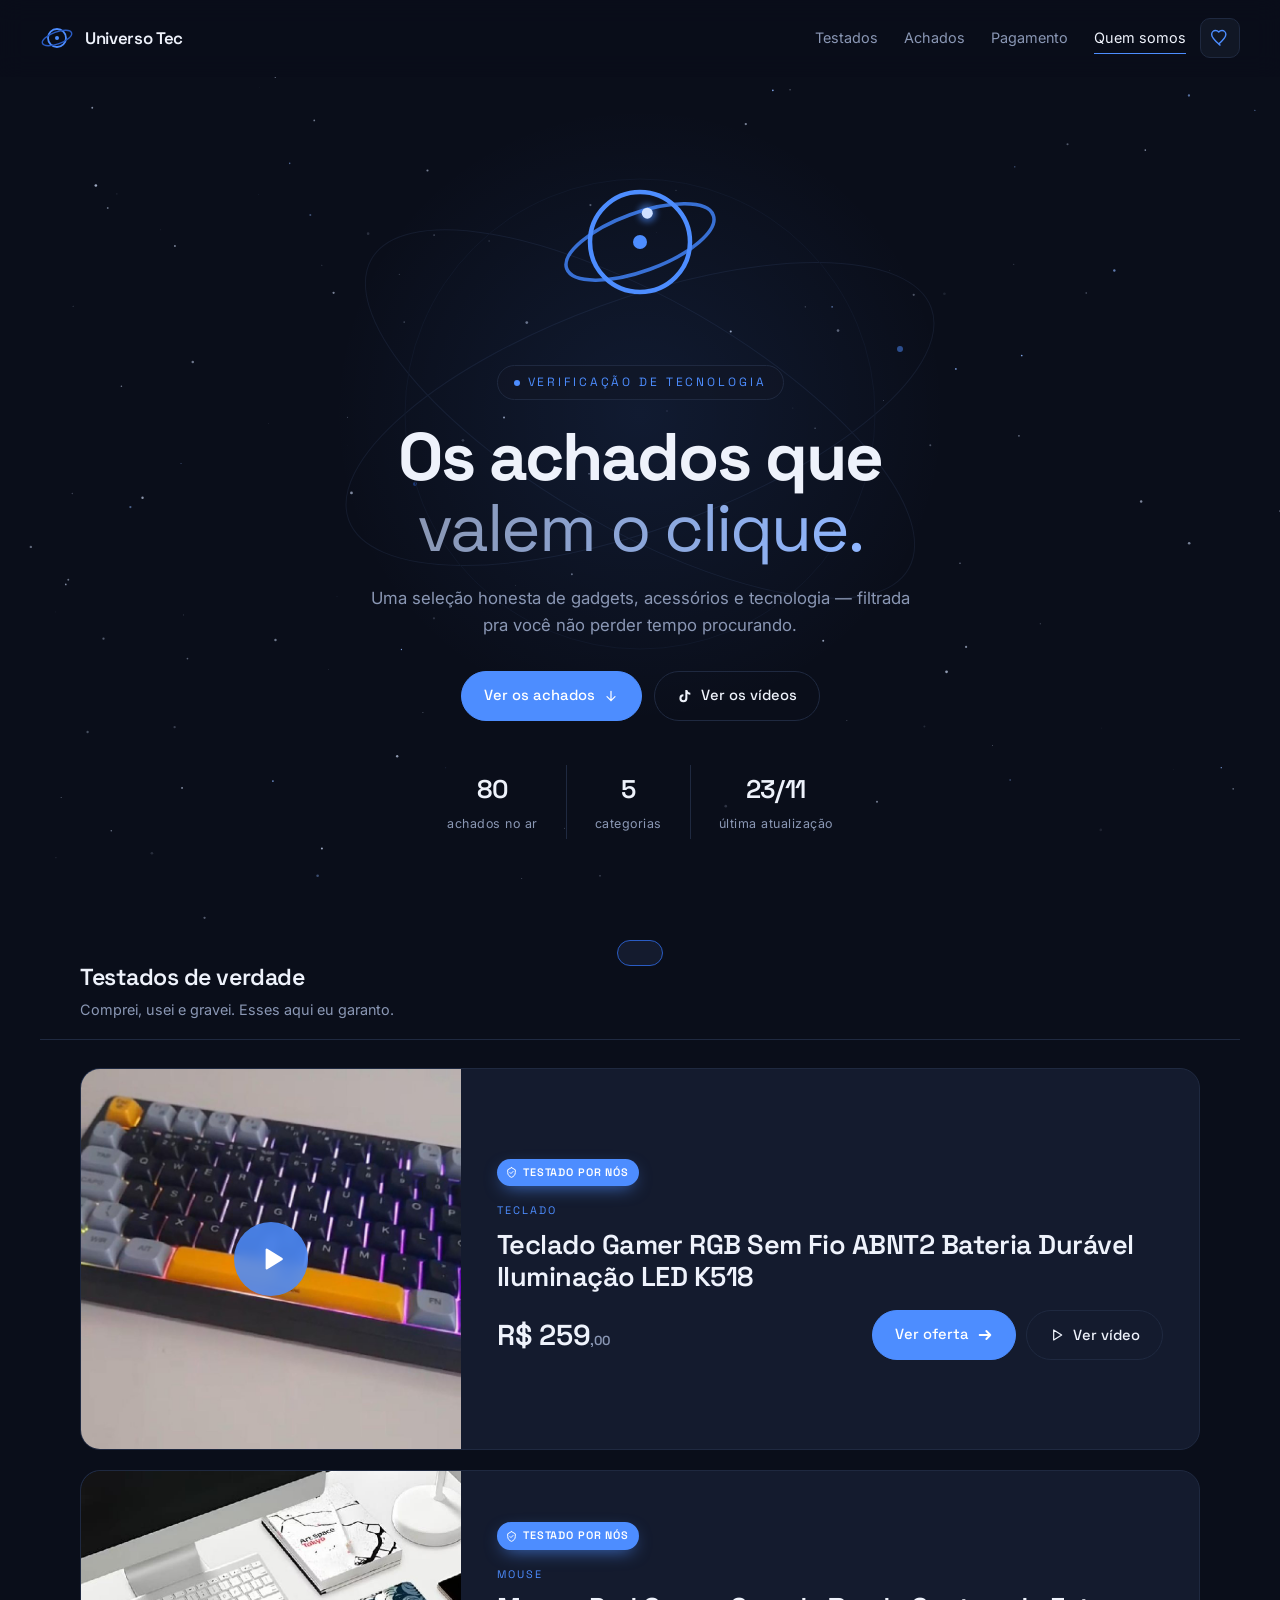
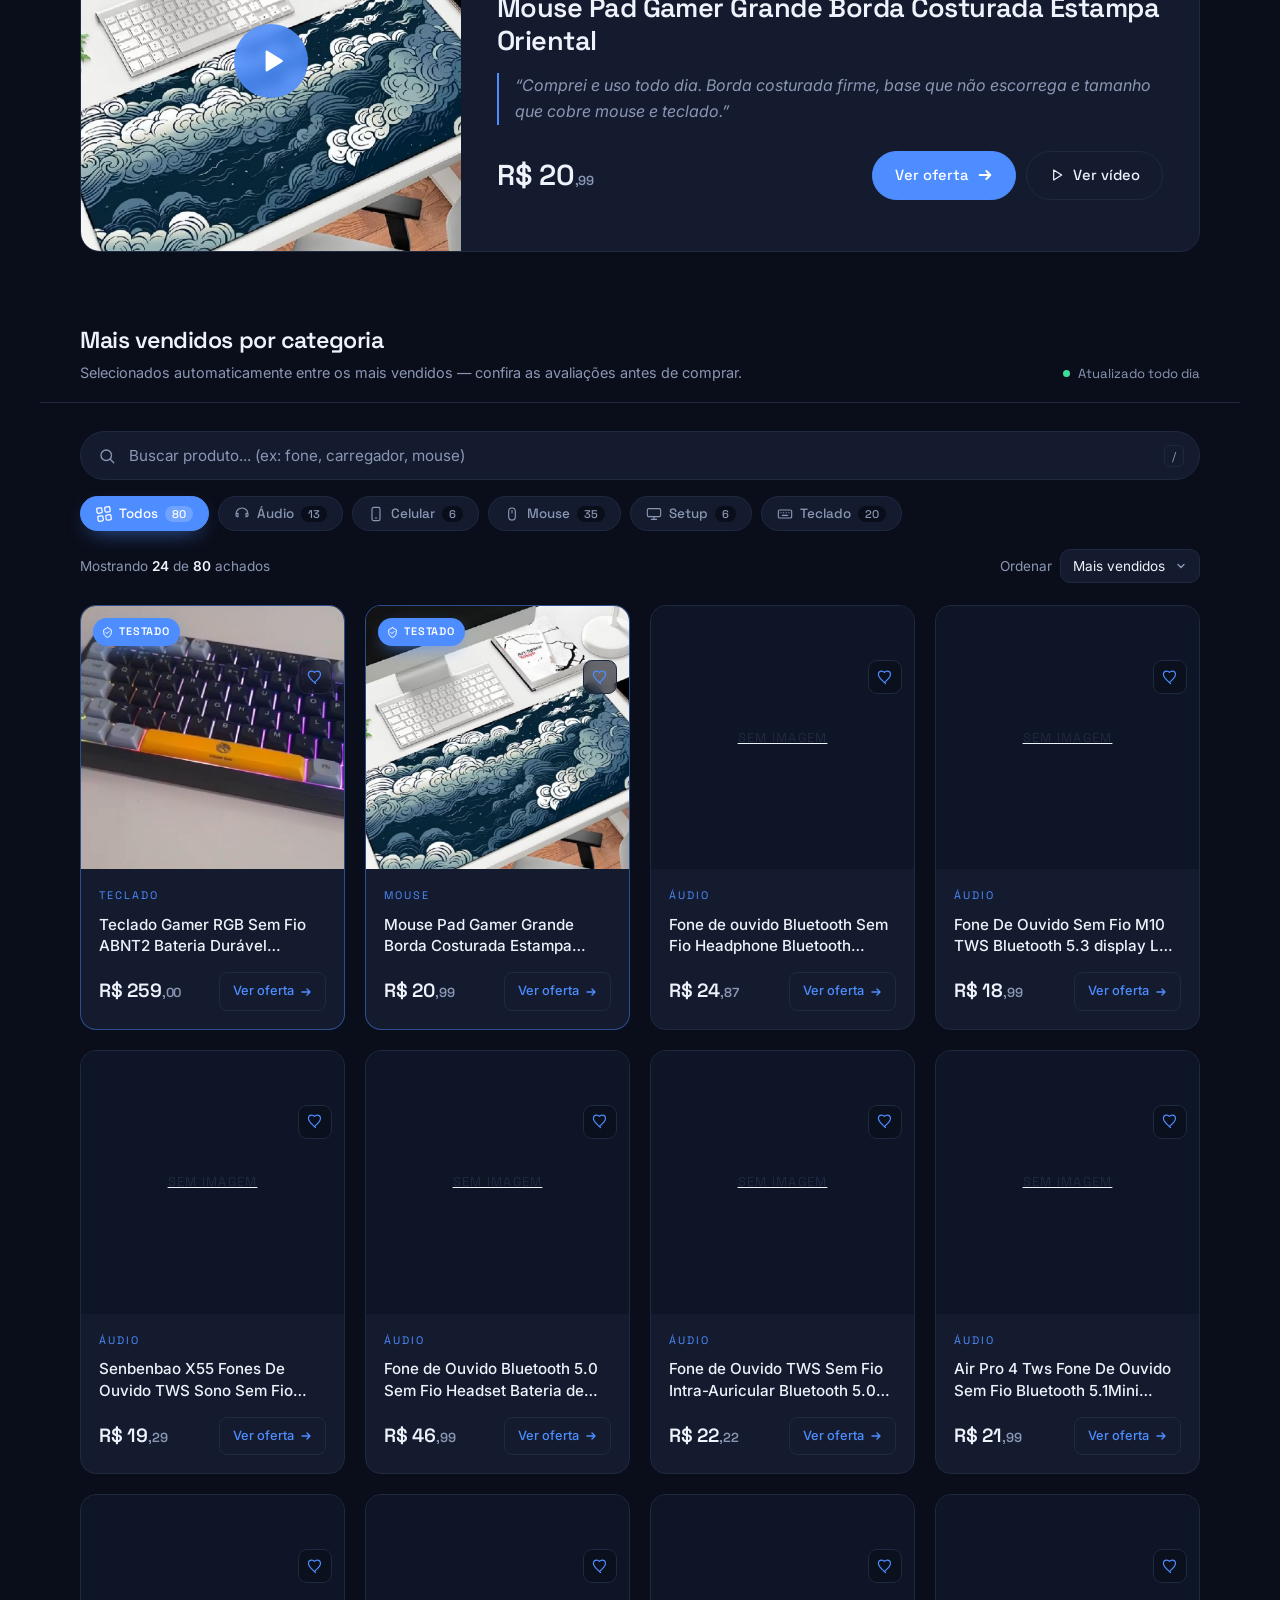
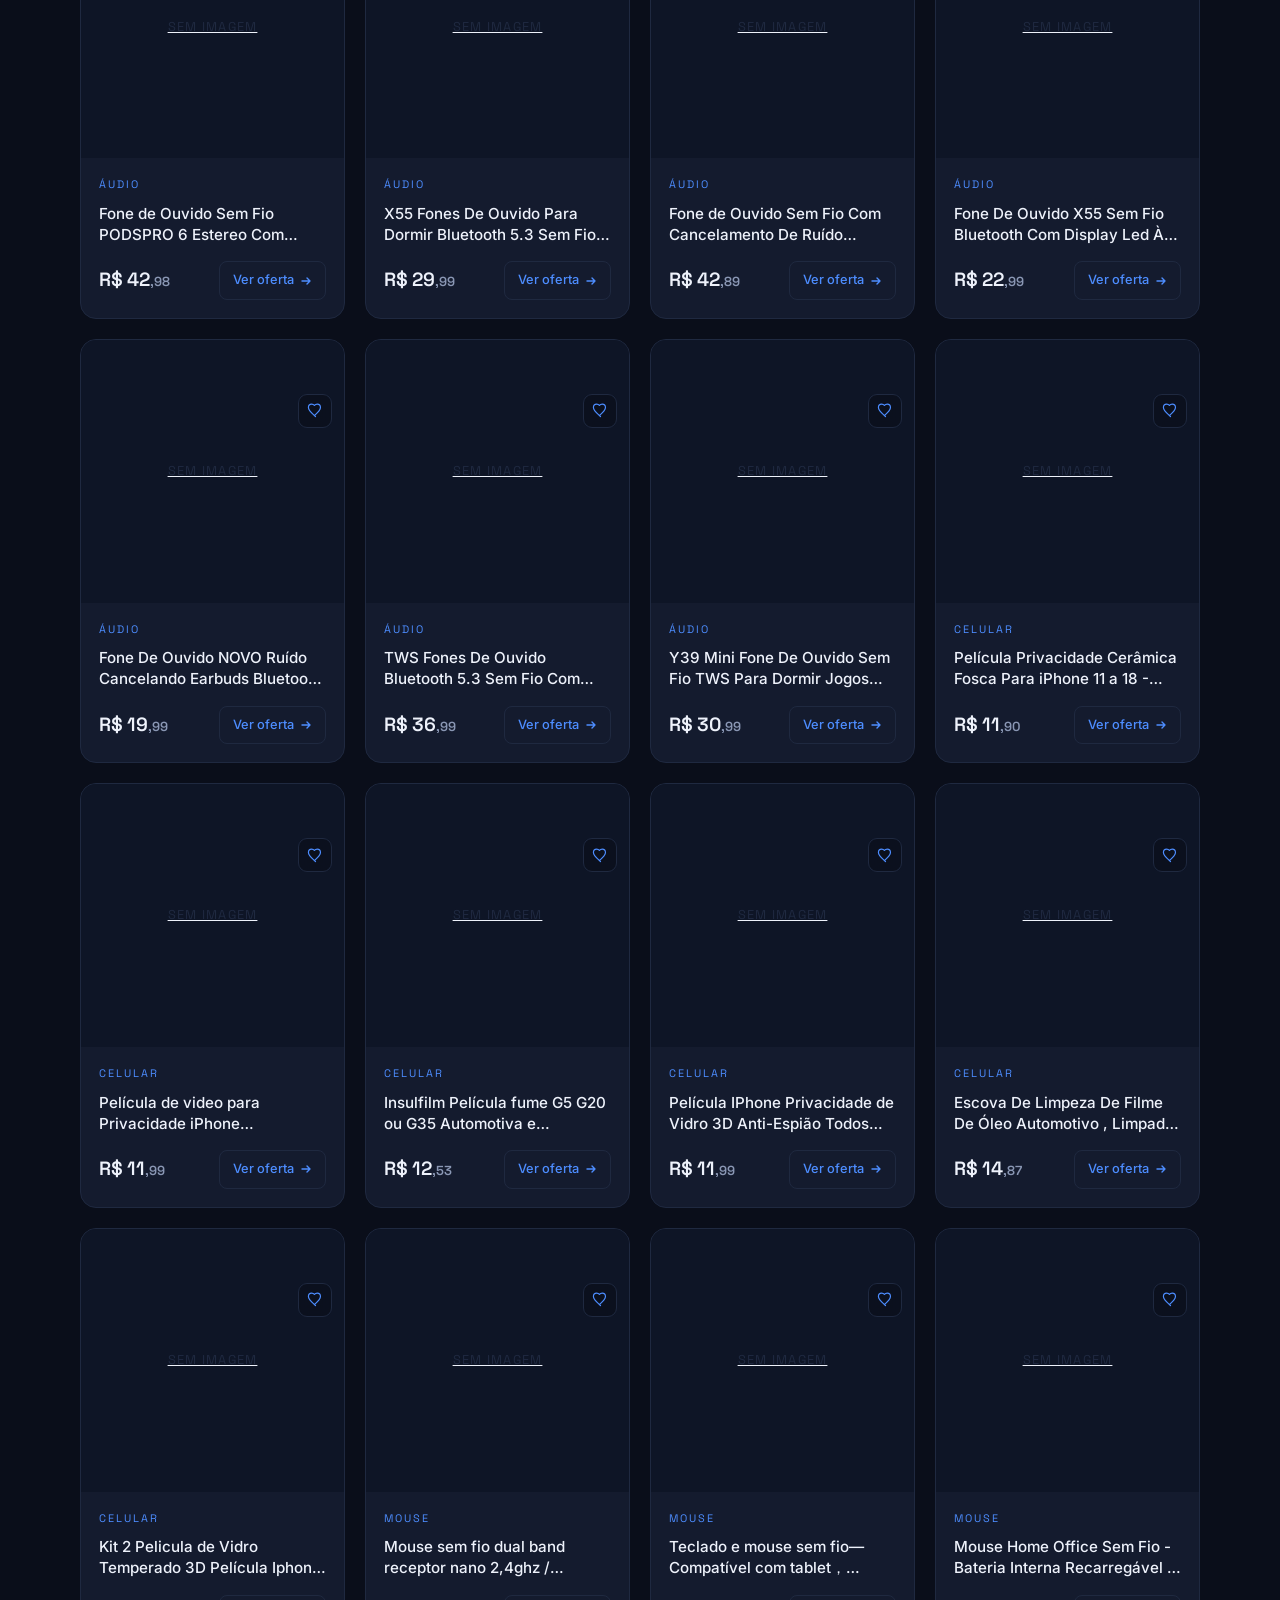
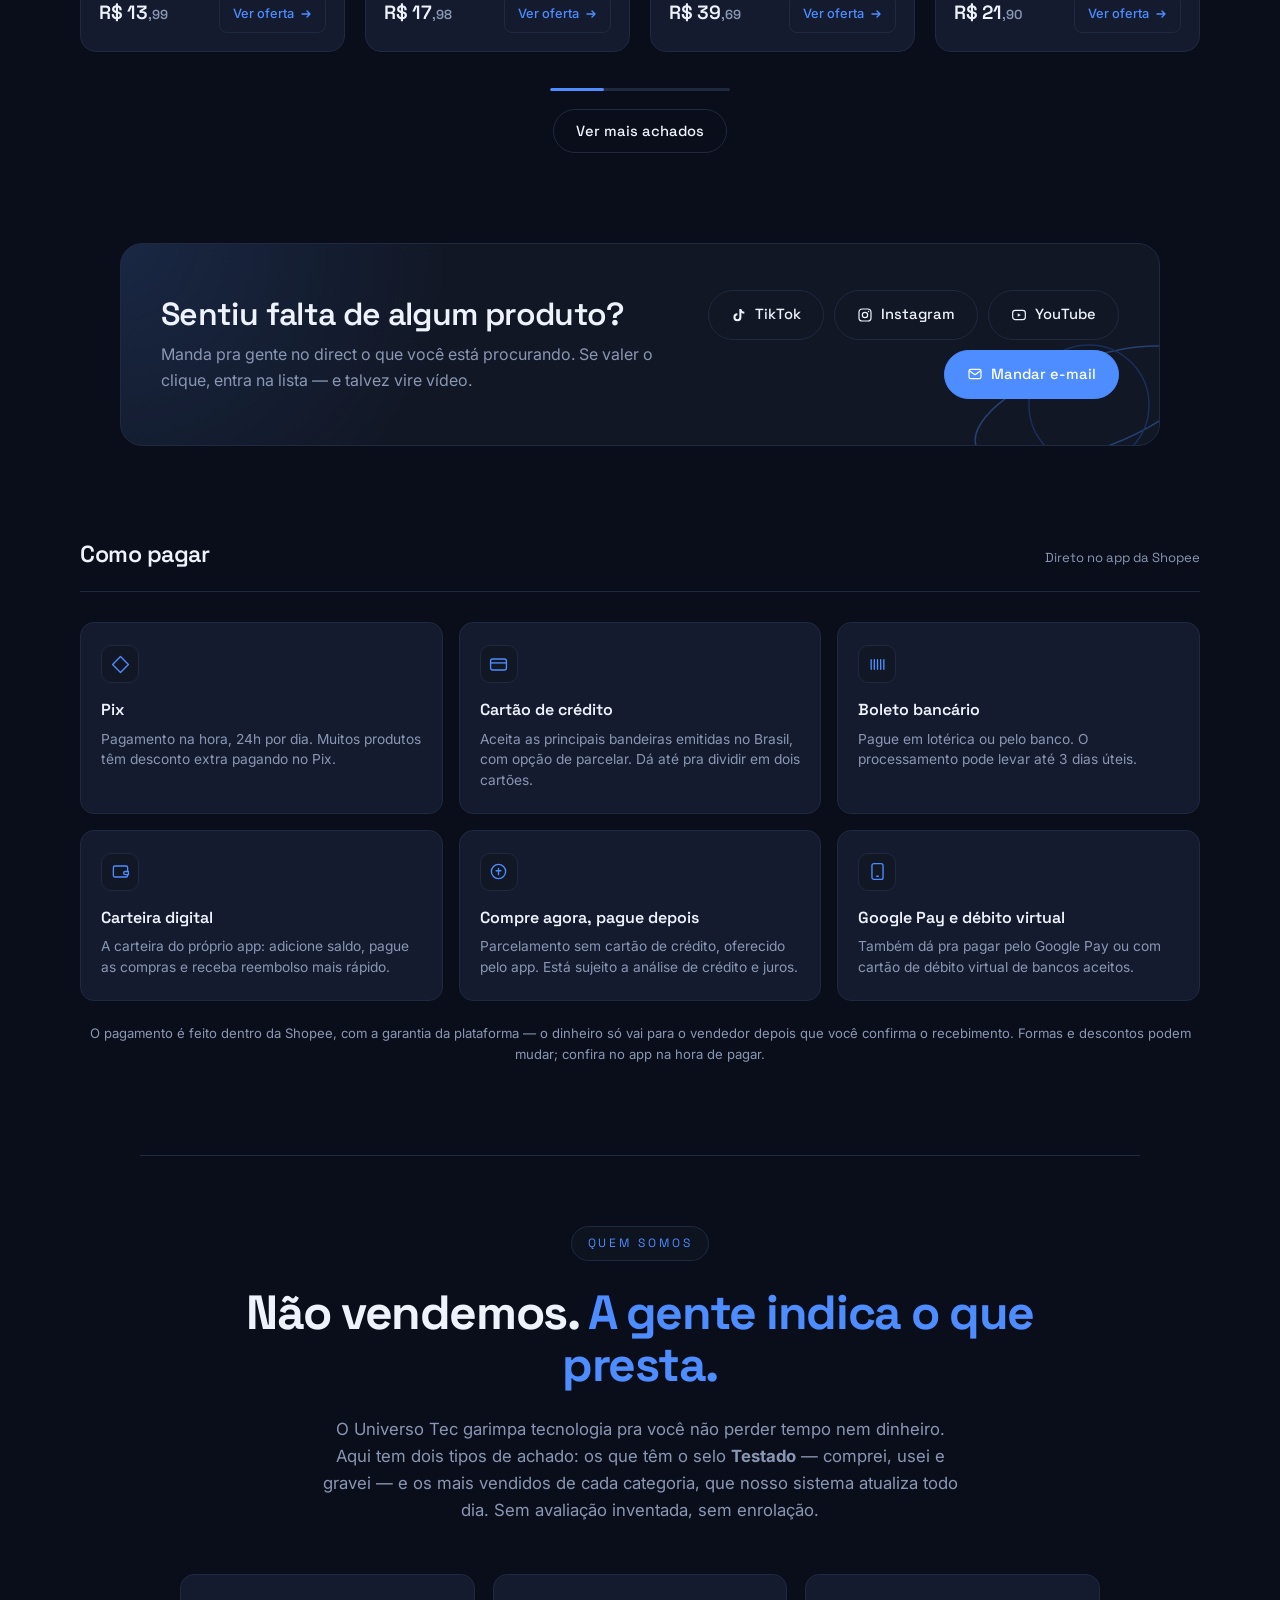
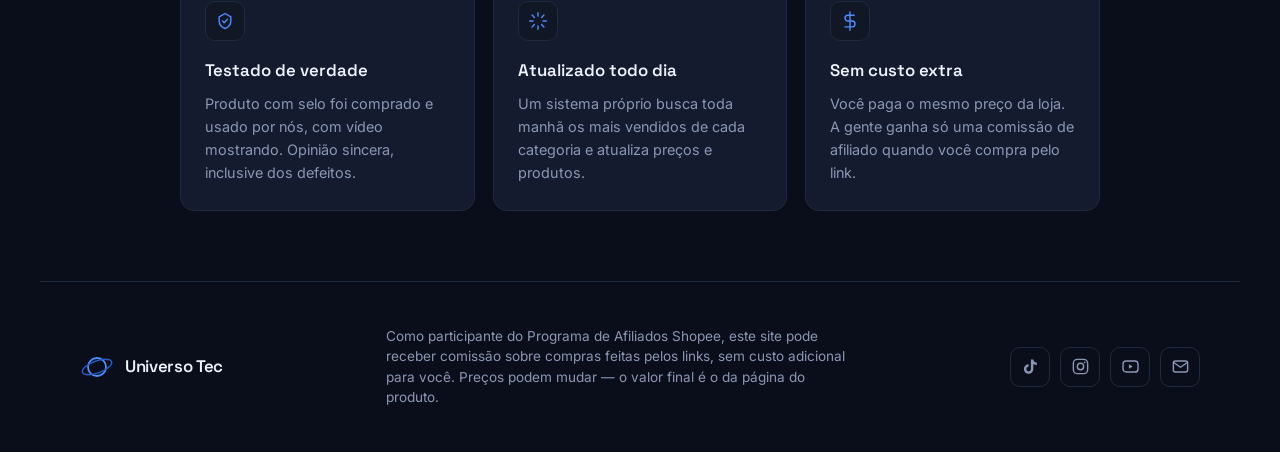
==== commit b0d1dd22: "Atualiza produtos automaticamente" ====
--- a/index.html
+++ b/index.html
@@ -564,9 +564,9 @@
         <a class="botao botao-ghost" href="https://www.tiktok.com/@universo_tec_shop" target="_blank" rel="noopener"><svg viewBox="0 0 24 24" fill="none"><path d="M15.5 3c.4 2.3 1.9 3.9 4.5 4.1v3.1c-1.6 0-3.1-.5-4.4-1.4v6.4A6 6 0 119.6 9.2v3.2a2.9 2.9 0 102.9 2.9V3h3z" fill="currentColor"/></svg>Ver os vídeos</a>
       </div>
       <div class="stats entrar" style="--i:5">
-        <div class="stat"><strong data-contar="141">141</strong><span>achados no ar</span></div>
-        <div class="stat"><strong data-contar="8">8</strong><span>categorias</span></div>
-        <div class="stat"><strong><time datetime="2026-11-22T14:00-03:00">22/11</time></strong><span>última atualização</span></div>
+        <div class="stat"><strong data-contar="80">80</strong><span>achados no ar</span></div>
+        <div class="stat"><strong data-contar="5">5</strong><span>categorias</span></div>
+        <div class="stat"><strong><time datetime="2026-11-23T18:00-03:00">23/11</time></strong><span>última atualização</span></div>
       </div>
     </div>
   </section>
@@ -635,15 +635,12 @@
         <kbd class="busca-atalho" aria-hidden="true">/</kbd>
       </div>
       <div class="filtros" id="filtros" role="toolbar" aria-label="Filtrar por categoria">
-      <button class="filtro ativo" data-filtro="todos" aria-pressed="true"><svg viewBox="0 0 24 24" fill="none"><rect x="3" y="3" width="7" height="7" rx="1.5" stroke-width="1.7"/><rect x="14" y="3" width="7" height="7" rx="1.5" stroke-width="1.7"/><rect x="3" y="14" width="7" height="7" rx="1.5" stroke-width="1.7"/><rect x="14" y="14" width="7" height="7" rx="1.5" stroke-width="1.7"/></svg>Todos <span class="filtro-num">141</span></button>
-      <button class="filtro" data-filtro="audio" aria-pressed="false"><svg viewBox="0 0 24 24" fill="none"><path d="M3 14v-2a9 9 0 0118 0v2M3 14a2 2 0 002 2h1v-5H5a2 2 0 00-2 2zM21 14a2 2 0 01-2 2h-1v-5h1a2 2 0 012 2z" stroke-width="1.7" stroke-linejoin="round"/></svg>Áudio <span class="filtro-num">28</span></button>
-      <button class="filtro" data-filtro="cabos" aria-pressed="false"><svg viewBox="0 0 24 24" fill="none"><path d="M4 8a3 3 0 013-3h1a3 3 0 010 6H7m10 8a3 3 0 01-3-3v0a3 3 0 013-3h1M9 8h6" stroke-width="1.7" stroke-linecap="round"/></svg>Cabos <span class="filtro-num">16</span></button>
-      <button class="filtro" data-filtro="carregamento" aria-pressed="false"><svg viewBox="0 0 24 24" fill="none"><path d="M13 2L4.5 12.5a1 1 0 00.8 1.6H11l-1 7.9L18.5 11a1 1 0 00-.8-1.6H12l1-7.4z" stroke-width="1.7" stroke-linejoin="round"/></svg>Carregamento <span class="filtro-num">12</span></button>
-      <button class="filtro" data-filtro="celular" aria-pressed="false"><svg viewBox="0 0 24 24" fill="none"><rect x="6" y="2" width="12" height="20" rx="2.5" stroke-width="1.7"/><path d="M11 18h2" stroke-width="1.7" stroke-linecap="round"/></svg>Celular <span class="filtro-num">18</span></button>
-      <button class="filtro" data-filtro="gamer" aria-pressed="false"><svg viewBox="0 0 24 24" fill="none"><path d="M6 11h4M8 9v4M15 11h.01M18 11h.01M16.5 13h.01M17 8H7a4 4 0 00-4 4l1 5a2 2 0 003.5 1l1.5-2h6l1.5 2a2 2 0 003.5-1l1-5a4 4 0 00-4-4z" stroke-width="1.6" stroke-linecap="round" stroke-linejoin="round"/></svg>Gamer <span class="filtro-num">5</span></button>
-      <button class="filtro" data-filtro="mouse" aria-pressed="false"><svg viewBox="0 0 24 24" fill="none"><rect x="7" y="3" width="10" height="18" rx="5" stroke-width="1.7"/><path d="M12 7v3" stroke-width="1.7" stroke-linecap="round"/></svg>Mouse <span class="filtro-num">34</span></button>
-      <button class="filtro" data-filtro="setup" aria-pressed="false"><svg viewBox="0 0 24 24" fill="none"><rect x="2" y="4" width="20" height="12" rx="2" stroke-width="1.7"/><path d="M8 20h8M12 16v4" stroke-width="1.7" stroke-linecap="round"/></svg>Setup <span class="filtro-num">12</span></button>
-      <button class="filtro" data-filtro="teclado" aria-pressed="false"><svg viewBox="0 0 24 24" fill="none"><rect x="2" y="6" width="20" height="12" rx="2" stroke-width="1.7"/><path d="M6 10h.01M10 10h.01M14 10h.01M18 10h.01M8 14h8" stroke-width="1.7" stroke-linecap="round"/></svg>Teclado <span class="filtro-num">16</span></button>
+      <button class="filtro ativo" data-filtro="todos" aria-pressed="true"><svg viewBox="0 0 24 24" fill="none"><rect x="3" y="3" width="7" height="7" rx="1.5" stroke-width="1.7"/><rect x="14" y="3" width="7" height="7" rx="1.5" stroke-width="1.7"/><rect x="3" y="14" width="7" height="7" rx="1.5" stroke-width="1.7"/><rect x="14" y="14" width="7" height="7" rx="1.5" stroke-width="1.7"/></svg>Todos <span class="filtro-num">80</span></button>
+      <button class="filtro" data-filtro="audio" aria-pressed="false"><svg viewBox="0 0 24 24" fill="none"><path d="M3 14v-2a9 9 0 0118 0v2M3 14a2 2 0 002 2h1v-5H5a2 2 0 00-2 2zM21 14a2 2 0 01-2 2h-1v-5h1a2 2 0 012 2z" stroke-width="1.7" stroke-linejoin="round"/></svg>Áudio <span class="filtro-num">13</span></button>
+      <button class="filtro" data-filtro="celular" aria-pressed="false"><svg viewBox="0 0 24 24" fill="none"><rect x="6" y="2" width="12" height="20" rx="2.5" stroke-width="1.7"/><path d="M11 18h2" stroke-width="1.7" stroke-linecap="round"/></svg>Celular <span class="filtro-num">6</span></button>
+      <button class="filtro" data-filtro="mouse" aria-pressed="false"><svg viewBox="0 0 24 24" fill="none"><rect x="7" y="3" width="10" height="18" rx="5" stroke-width="1.7"/><path d="M12 7v3" stroke-width="1.7" stroke-linecap="round"/></svg>Mouse <span class="filtro-num">35</span></button>
+      <button class="filtro" data-filtro="setup" aria-pressed="false"><svg viewBox="0 0 24 24" fill="none"><rect x="2" y="4" width="20" height="12" rx="2" stroke-width="1.7"/><path d="M8 20h8M12 16v4" stroke-width="1.7" stroke-linecap="round"/></svg>Setup <span class="filtro-num">6</span></button>
+      <button class="filtro" data-filtro="teclado" aria-pressed="false"><svg viewBox="0 0 24 24" fill="none"><rect x="2" y="6" width="20" height="12" rx="2" stroke-width="1.7"/><path d="M6 10h.01M10 10h.01M14 10h.01M18 10h.01M8 14h8" stroke-width="1.7" stroke-linecap="round"/></svg>Teclado <span class="filtro-num">20</span></button>
       </div>
       <div class="resultado-barra">
         <div class="resultado-info" id="resultadoInfo" aria-live="polite"></div>
@@ -690,195 +687,195 @@
           </div>
         </div>
       </article>
-      <article class="card" data-cat="audio" data-id="a93254140e" data-preco="24.87" data-ordem="2">
-        
-        <div class="card-acoes">
-          <button class="card-btn card-share" title="Compartilhar" aria-label="Compartilhar"><svg viewBox="0 0 24 24" fill="none"><path d="M4 12v7a2 2 0 002 2h12a2 2 0 002-2v-7M16 6l-4-4-4 4M12 2v13" stroke="currentColor" stroke-width="1.8" stroke-linecap="round" stroke-linejoin="round"/></svg></button>
-          <button class="card-btn card-fav" title="Favoritar" aria-label="Favoritar"><svg viewBox="0 0 24 24" fill="none"><path class="heart-fill" d="M12 20.5l-1.4-1.27C5.4 14.55 2 11.47 2 7.7 2 5.1 4.02 3 6.6 3c1.54 0 3.02.72 3.9 1.86C11.38 3.72 12.86 3 14.4 3 16.98 3 19 5.1 19 7.7c0 3.77-3.4 6.85-8.6 11.53L12 20.5z"/><path d="M12 20.5l-1.4-1.27C5.4 14.55 2 11.47 2 7.7 2 5.1 4.02 3 6.6 3c1.54 0 3.02.72 3.9 1.86C11.38 3.72 12.86 3 14.4 3 16.98 3 19 5.1 19 7.7c0 3.77-3.4 6.85-8.6 11.53L12 20.5z" stroke="#4d8dff" stroke-width="1.7" stroke-linejoin="round"/></svg></button>
-        </div>
-        <a class="card-img" href="https://s.shopee.com.br/2La00ruY4u" target="_blank" rel="noopener sponsored" tabindex="-1" aria-hidden="true"><img src="https://cf.shopee.com.br/file/sg-11134201-824gf-mf8cvs3kgwela4" alt="Fone de ouvido Bluetooth Sem Fio Headphone Bluetooth Recarregável P9 Air Top Casual Esportivo" loading="lazy" decoding="async"></a>
+      <article class="card" data-cat="audio" data-id="003bbf47f4" data-preco="24.87" data-ordem="2">
+        
+        <div class="card-acoes">
+          <button class="card-btn card-share" title="Compartilhar" aria-label="Compartilhar"><svg viewBox="0 0 24 24" fill="none"><path d="M4 12v7a2 2 0 002 2h12a2 2 0 002-2v-7M16 6l-4-4-4 4M12 2v13" stroke="currentColor" stroke-width="1.8" stroke-linecap="round" stroke-linejoin="round"/></svg></button>
+          <button class="card-btn card-fav" title="Favoritar" aria-label="Favoritar"><svg viewBox="0 0 24 24" fill="none"><path class="heart-fill" d="M12 20.5l-1.4-1.27C5.4 14.55 2 11.47 2 7.7 2 5.1 4.02 3 6.6 3c1.54 0 3.02.72 3.9 1.86C11.38 3.72 12.86 3 14.4 3 16.98 3 19 5.1 19 7.7c0 3.77-3.4 6.85-8.6 11.53L12 20.5z"/><path d="M12 20.5l-1.4-1.27C5.4 14.55 2 11.47 2 7.7 2 5.1 4.02 3 6.6 3c1.54 0 3.02.72 3.9 1.86C11.38 3.72 12.86 3 14.4 3 16.98 3 19 5.1 19 7.7c0 3.77-3.4 6.85-8.6 11.53L12 20.5z" stroke="#4d8dff" stroke-width="1.7" stroke-linejoin="round"/></svg></button>
+        </div>
+        <a class="card-img" href="https://s.shopee.com.br/9zzVr8UVHx" target="_blank" rel="noopener sponsored" tabindex="-1" aria-hidden="true"><img src="https://cf.shopee.com.br/file/sg-11134201-824gf-mf8cvs3kgwela4" alt="Fone de ouvido Bluetooth Sem Fio Headphone Bluetooth Recarregável P9 Air Top Casual Esportivo" loading="lazy" decoding="async"></a>
         <div class="card-body">
           <div class="card-cat">Áudio</div>
           <h3 class="card-name">Fone de ouvido Bluetooth Sem Fio Headphone Bluetooth Recarregável P9 Air Top Casual Esportivo</h3>
           <div class="card-foot">
             <div class="card-price">R$ 24<span class="cents">,87</span></div>
-            <a class="card-link" href="https://s.shopee.com.br/2La00ruY4u" target="_blank" rel="noopener sponsored">Ver oferta <svg width="12" height="12" viewBox="0 0 12 12" fill="none"><path d="M2 6h8M7 3l3 3-3 3" stroke="currentColor" stroke-width="1.4" stroke-linecap="round" stroke-linejoin="round"/></svg></a>
-          </div>
-        </div>
-      </article>
-      <article class="card" data-cat="audio" data-id="6d5b144eb9" data-preco="18.99" data-ordem="3">
-        
-        <div class="card-acoes">
-          <button class="card-btn card-share" title="Compartilhar" aria-label="Compartilhar"><svg viewBox="0 0 24 24" fill="none"><path d="M4 12v7a2 2 0 002 2h12a2 2 0 002-2v-7M16 6l-4-4-4 4M12 2v13" stroke="currentColor" stroke-width="1.8" stroke-linecap="round" stroke-linejoin="round"/></svg></button>
-          <button class="card-btn card-fav" title="Favoritar" aria-label="Favoritar"><svg viewBox="0 0 24 24" fill="none"><path class="heart-fill" d="M12 20.5l-1.4-1.27C5.4 14.55 2 11.47 2 7.7 2 5.1 4.02 3 6.6 3c1.54 0 3.02.72 3.9 1.86C11.38 3.72 12.86 3 14.4 3 16.98 3 19 5.1 19 7.7c0 3.77-3.4 6.85-8.6 11.53L12 20.5z"/><path d="M12 20.5l-1.4-1.27C5.4 14.55 2 11.47 2 7.7 2 5.1 4.02 3 6.6 3c1.54 0 3.02.72 3.9 1.86C11.38 3.72 12.86 3 14.4 3 16.98 3 19 5.1 19 7.7c0 3.77-3.4 6.85-8.6 11.53L12 20.5z" stroke="#4d8dff" stroke-width="1.7" stroke-linejoin="round"/></svg></button>
-        </div>
-        <a class="card-img" href="https://s.shopee.com.br/2VtQDAtujx" target="_blank" rel="noopener sponsored" tabindex="-1" aria-hidden="true"><img src="https://cf.shopee.com.br/file/sg-11134201-8258z-mr0fi8bhfthid6" alt="Fone De Ouvido Sem Fio M10 TWS Bluetooth 5.3 display Led Touch" loading="lazy" decoding="async"></a>
+            <a class="card-link" href="https://s.shopee.com.br/9zzVr8UVHx" target="_blank" rel="noopener sponsored">Ver oferta <svg width="12" height="12" viewBox="0 0 12 12" fill="none"><path d="M2 6h8M7 3l3 3-3 3" stroke="currentColor" stroke-width="1.4" stroke-linecap="round" stroke-linejoin="round"/></svg></a>
+          </div>
+        </div>
+      </article>
+      <article class="card" data-cat="audio" data-id="067123aee4" data-preco="18.99" data-ordem="3">
+        
+        <div class="card-acoes">
+          <button class="card-btn card-share" title="Compartilhar" aria-label="Compartilhar"><svg viewBox="0 0 24 24" fill="none"><path d="M4 12v7a2 2 0 002 2h12a2 2 0 002-2v-7M16 6l-4-4-4 4M12 2v13" stroke="currentColor" stroke-width="1.8" stroke-linecap="round" stroke-linejoin="round"/></svg></button>
+          <button class="card-btn card-fav" title="Favoritar" aria-label="Favoritar"><svg viewBox="0 0 24 24" fill="none"><path class="heart-fill" d="M12 20.5l-1.4-1.27C5.4 14.55 2 11.47 2 7.7 2 5.1 4.02 3 6.6 3c1.54 0 3.02.72 3.9 1.86C11.38 3.72 12.86 3 14.4 3 16.98 3 19 5.1 19 7.7c0 3.77-3.4 6.85-8.6 11.53L12 20.5z"/><path d="M12 20.5l-1.4-1.27C5.4 14.55 2 11.47 2 7.7 2 5.1 4.02 3 6.6 3c1.54 0 3.02.72 3.9 1.86C11.38 3.72 12.86 3 14.4 3 16.98 3 19 5.1 19 7.7c0 3.77-3.4 6.85-8.6 11.53L12 20.5z" stroke="#4d8dff" stroke-width="1.7" stroke-linejoin="round"/></svg></button>
+        </div>
+        <a class="card-img" href="https://s.shopee.com.br/AUvmS3SbH4" target="_blank" rel="noopener sponsored" tabindex="-1" aria-hidden="true"><img src="https://cf.shopee.com.br/file/sg-11134201-8258z-mr0fi8bhfthid6" alt="Fone De Ouvido Sem Fio M10 TWS Bluetooth 5.3 display Led Touch" loading="lazy" decoding="async"></a>
         <div class="card-body">
           <div class="card-cat">Áudio</div>
           <h3 class="card-name">Fone De Ouvido Sem Fio M10 TWS Bluetooth 5.3 display Led Touch</h3>
           <div class="card-foot">
             <div class="card-price">R$ 18<span class="cents">,99</span></div>
-            <a class="card-link" href="https://s.shopee.com.br/2VtQDAtujx" target="_blank" rel="noopener sponsored">Ver oferta <svg width="12" height="12" viewBox="0 0 12 12" fill="none"><path d="M2 6h8M7 3l3 3-3 3" stroke="currentColor" stroke-width="1.4" stroke-linecap="round" stroke-linejoin="round"/></svg></a>
-          </div>
-        </div>
-      </article>
-      <article class="card" data-cat="audio" data-id="e85c3a97a6" data-preco="19.29" data-ordem="4">
-        
-        <div class="card-acoes">
-          <button class="card-btn card-share" title="Compartilhar" aria-label="Compartilhar"><svg viewBox="0 0 24 24" fill="none"><path d="M4 12v7a2 2 0 002 2h12a2 2 0 002-2v-7M16 6l-4-4-4 4M12 2v13" stroke="currentColor" stroke-width="1.8" stroke-linecap="round" stroke-linejoin="round"/></svg></button>
-          <button class="card-btn card-fav" title="Favoritar" aria-label="Favoritar"><svg viewBox="0 0 24 24" fill="none"><path class="heart-fill" d="M12 20.5l-1.4-1.27C5.4 14.55 2 11.47 2 7.7 2 5.1 4.02 3 6.6 3c1.54 0 3.02.72 3.9 1.86C11.38 3.72 12.86 3 14.4 3 16.98 3 19 5.1 19 7.7c0 3.77-3.4 6.85-8.6 11.53L12 20.5z"/><path d="M12 20.5l-1.4-1.27C5.4 14.55 2 11.47 2 7.7 2 5.1 4.02 3 6.6 3c1.54 0 3.02.72 3.9 1.86C11.38 3.72 12.86 3 14.4 3 16.98 3 19 5.1 19 7.7c0 3.77-3.4 6.85-8.6 11.53L12 20.5z" stroke="#4d8dff" stroke-width="1.7" stroke-linejoin="round"/></svg></button>
-        </div>
-        <a class="card-img" href="https://s.shopee.com.br/20x9cFvoks" target="_blank" rel="noopener sponsored" tabindex="-1" aria-hidden="true"><img src="https://cf.shopee.com.br/file/sg-11134201-823ob-mp7wv1fcnx8rc4" alt="Senbenbao X55 Fones De Ouvido TWS Sono Sem Fio Bluetooth Display Led Alta Fidelidade Estéreo Cancelamento Ruído À Prova" loading="lazy" decoding="async"></a>
+            <a class="card-link" href="https://s.shopee.com.br/AUvmS3SbH4" target="_blank" rel="noopener sponsored">Ver oferta <svg width="12" height="12" viewBox="0 0 12 12" fill="none"><path d="M2 6h8M7 3l3 3-3 3" stroke="currentColor" stroke-width="1.4" stroke-linecap="round" stroke-linejoin="round"/></svg></a>
+          </div>
+        </div>
+      </article>
+      <article class="card" data-cat="audio" data-id="858b14c5d0" data-preco="19.29" data-ordem="4">
+        
+        <div class="card-acoes">
+          <button class="card-btn card-share" title="Compartilhar" aria-label="Compartilhar"><svg viewBox="0 0 24 24" fill="none"><path d="M4 12v7a2 2 0 002 2h12a2 2 0 002-2v-7M16 6l-4-4-4 4M12 2v13" stroke="currentColor" stroke-width="1.8" stroke-linecap="round" stroke-linejoin="round"/></svg></button>
+          <button class="card-btn card-fav" title="Favoritar" aria-label="Favoritar"><svg viewBox="0 0 24 24" fill="none"><path class="heart-fill" d="M12 20.5l-1.4-1.27C5.4 14.55 2 11.47 2 7.7 2 5.1 4.02 3 6.6 3c1.54 0 3.02.72 3.9 1.86C11.38 3.72 12.86 3 14.4 3 16.98 3 19 5.1 19 7.7c0 3.77-3.4 6.85-8.6 11.53L12 20.5z"/><path d="M12 20.5l-1.4-1.27C5.4 14.55 2 11.47 2 7.7 2 5.1 4.02 3 6.6 3c1.54 0 3.02.72 3.9 1.86C11.38 3.72 12.86 3 14.4 3 16.98 3 19 5.1 19 7.7c0 3.77-3.4 6.85-8.6 11.53L12 20.5z" stroke="#4d8dff" stroke-width="1.7" stroke-linejoin="round"/></svg></button>
+        </div>
+        <a class="card-img" href="https://s.shopee.com.br/AKcMFkTEc3" target="_blank" rel="noopener sponsored" tabindex="-1" aria-hidden="true"><img src="https://cf.shopee.com.br/file/sg-11134201-823ob-mp7wv1fcnx8rc4" alt="Senbenbao X55 Fones De Ouvido TWS Sono Sem Fio Bluetooth Display Led Alta Fidelidade Estéreo Cancelamento Ruído À Prova" loading="lazy" decoding="async"></a>
         <div class="card-body">
           <div class="card-cat">Áudio</div>
           <h3 class="card-name">Senbenbao X55 Fones De Ouvido TWS Sono Sem Fio Bluetooth Display Led Alta Fidelidade Estéreo Cancelamento Ruído À Prova</h3>
           <div class="card-foot">
             <div class="card-price">R$ 19<span class="cents">,29</span></div>
-            <a class="card-link" href="https://s.shopee.com.br/20x9cFvoks" target="_blank" rel="noopener sponsored">Ver oferta <svg width="12" height="12" viewBox="0 0 12 12" fill="none"><path d="M2 6h8M7 3l3 3-3 3" stroke="currentColor" stroke-width="1.4" stroke-linecap="round" stroke-linejoin="round"/></svg></a>
-          </div>
-        </div>
-      </article>
-      <article class="card" data-cat="audio" data-id="99765b4547" data-preco="46.99" data-ordem="5">
-        
-        <div class="card-acoes">
-          <button class="card-btn card-share" title="Compartilhar" aria-label="Compartilhar"><svg viewBox="0 0 24 24" fill="none"><path d="M4 12v7a2 2 0 002 2h12a2 2 0 002-2v-7M16 6l-4-4-4 4M12 2v13" stroke="currentColor" stroke-width="1.8" stroke-linecap="round" stroke-linejoin="round"/></svg></button>
-          <button class="card-btn card-fav" title="Favoritar" aria-label="Favoritar"><svg viewBox="0 0 24 24" fill="none"><path class="heart-fill" d="M12 20.5l-1.4-1.27C5.4 14.55 2 11.47 2 7.7 2 5.1 4.02 3 6.6 3c1.54 0 3.02.72 3.9 1.86C11.38 3.72 12.86 3 14.4 3 16.98 3 19 5.1 19 7.7c0 3.77-3.4 6.85-8.6 11.53L12 20.5z"/><path d="M12 20.5l-1.4-1.27C5.4 14.55 2 11.47 2 7.7 2 5.1 4.02 3 6.6 3c1.54 0 3.02.72 3.9 1.86C11.38 3.72 12.86 3 14.4 3 16.98 3 19 5.1 19 7.7c0 3.77-3.4 6.85-8.6 11.53L12 20.5z" stroke="#4d8dff" stroke-width="1.7" stroke-linejoin="round"/></svg></button>
-        </div>
-        <a class="card-img" href="https://s.shopee.com.br/2BGZoYvBPv" target="_blank" rel="noopener sponsored" tabindex="-1" aria-hidden="true"><img src="https://cf.shopee.com.br/file/br-11134207-820lw-mozd89yz0xdx96" alt="Fone de Ouvido Bluetooth 5.0 Sem Fio Headset Bateria de Longa Duração Fone Corrida Academia" loading="lazy" decoding="async"></a>
+            <a class="card-link" href="https://s.shopee.com.br/AKcMFkTEc3" target="_blank" rel="noopener sponsored">Ver oferta <svg width="12" height="12" viewBox="0 0 12 12" fill="none"><path d="M2 6h8M7 3l3 3-3 3" stroke="currentColor" stroke-width="1.4" stroke-linecap="round" stroke-linejoin="round"/></svg></a>
+          </div>
+        </div>
+      </article>
+      <article class="card" data-cat="audio" data-id="66a7470b56" data-preco="46.99" data-ordem="5">
+        
+        <div class="card-acoes">
+          <button class="card-btn card-share" title="Compartilhar" aria-label="Compartilhar"><svg viewBox="0 0 24 24" fill="none"><path d="M4 12v7a2 2 0 002 2h12a2 2 0 002-2v-7M16 6l-4-4-4 4M12 2v13" stroke="currentColor" stroke-width="1.8" stroke-linecap="round" stroke-linejoin="round"/></svg></button>
+          <button class="card-btn card-fav" title="Favoritar" aria-label="Favoritar"><svg viewBox="0 0 24 24" fill="none"><path class="heart-fill" d="M12 20.5l-1.4-1.27C5.4 14.55 2 11.47 2 7.7 2 5.1 4.02 3 6.6 3c1.54 0 3.02.72 3.9 1.86C11.38 3.72 12.86 3 14.4 3 16.98 3 19 5.1 19 7.7c0 3.77-3.4 6.85-8.6 11.53L12 20.5z"/><path d="M12 20.5l-1.4-1.27C5.4 14.55 2 11.47 2 7.7 2 5.1 4.02 3 6.6 3c1.54 0 3.02.72 3.9 1.86C11.38 3.72 12.86 3 14.4 3 16.98 3 19 5.1 19 7.7c0 3.77-3.4 6.85-8.6 11.53L12 20.5z" stroke="#4d8dff" stroke-width="1.7" stroke-linejoin="round"/></svg></button>
+        </div>
+        <a class="card-img" href="https://s.shopee.com.br/8AXrflbU0e" target="_blank" rel="noopener sponsored" tabindex="-1" aria-hidden="true"><img src="https://cf.shopee.com.br/file/br-11134207-820lw-mozd89yz0xdx96" alt="Fone de Ouvido Bluetooth 5.0 Sem Fio Headset Bateria de Longa Duração Fone Corrida Academia" loading="lazy" decoding="async"></a>
         <div class="card-body">
           <div class="card-cat">Áudio</div>
           <h3 class="card-name">Fone de Ouvido Bluetooth 5.0 Sem Fio Headset Bateria de Longa Duração Fone Corrida Academia</h3>
           <div class="card-foot">
             <div class="card-price">R$ 46<span class="cents">,99</span></div>
-            <a class="card-link" href="https://s.shopee.com.br/2BGZoYvBPv" target="_blank" rel="noopener sponsored">Ver oferta <svg width="12" height="12" viewBox="0 0 12 12" fill="none"><path d="M2 6h8M7 3l3 3-3 3" stroke="currentColor" stroke-width="1.4" stroke-linecap="round" stroke-linejoin="round"/></svg></a>
-          </div>
-        </div>
-      </article>
-      <article class="card" data-cat="audio" data-id="8f59eeac06" data-preco="22.22" data-ordem="6">
-        
-        <div class="card-acoes">
-          <button class="card-btn card-share" title="Compartilhar" aria-label="Compartilhar"><svg viewBox="0 0 24 24" fill="none"><path d="M4 12v7a2 2 0 002 2h12a2 2 0 002-2v-7M16 6l-4-4-4 4M12 2v13" stroke="currentColor" stroke-width="1.8" stroke-linecap="round" stroke-linejoin="round"/></svg></button>
-          <button class="card-btn card-fav" title="Favoritar" aria-label="Favoritar"><svg viewBox="0 0 24 24" fill="none"><path class="heart-fill" d="M12 20.5l-1.4-1.27C5.4 14.55 2 11.47 2 7.7 2 5.1 4.02 3 6.6 3c1.54 0 3.02.72 3.9 1.86C11.38 3.72 12.86 3 14.4 3 16.98 3 19 5.1 19 7.7c0 3.77-3.4 6.85-8.6 11.53L12 20.5z"/><path d="M12 20.5l-1.4-1.27C5.4 14.55 2 11.47 2 7.7 2 5.1 4.02 3 6.6 3c1.54 0 3.02.72 3.9 1.86C11.38 3.72 12.86 3 14.4 3 16.98 3 19 5.1 19 7.7c0 3.77-3.4 6.85-8.6 11.53L12 20.5z" stroke="#4d8dff" stroke-width="1.7" stroke-linejoin="round"/></svg></button>
-        </div>
-        <a class="card-img" href="https://s.shopee.com.br/1gKJDdx5Qq" target="_blank" rel="noopener sponsored" tabindex="-1" aria-hidden="true"><img src="https://cf.shopee.com.br/file/sg-11134201-82626-mj6phdnol9moe1" alt="Fone de Ouvido TWS Sem Fio Intra-Auricular Bluetooth 5.0 Bateria Longa Estéreo HD" loading="lazy" decoding="async"></a>
+            <a class="card-link" href="https://s.shopee.com.br/8AXrflbU0e" target="_blank" rel="noopener sponsored">Ver oferta <svg width="12" height="12" viewBox="0 0 12 12" fill="none"><path d="M2 6h8M7 3l3 3-3 3" stroke="currentColor" stroke-width="1.4" stroke-linecap="round" stroke-linejoin="round"/></svg></a>
+          </div>
+        </div>
+      </article>
+      <article class="card" data-cat="audio" data-id="bd1880a346" data-preco="22.22" data-ordem="6">
+        
+        <div class="card-acoes">
+          <button class="card-btn card-share" title="Compartilhar" aria-label="Compartilhar"><svg viewBox="0 0 24 24" fill="none"><path d="M4 12v7a2 2 0 002 2h12a2 2 0 002-2v-7M16 6l-4-4-4 4M12 2v13" stroke="currentColor" stroke-width="1.8" stroke-linecap="round" stroke-linejoin="round"/></svg></button>
+          <button class="card-btn card-fav" title="Favoritar" aria-label="Favoritar"><svg viewBox="0 0 24 24" fill="none"><path class="heart-fill" d="M12 20.5l-1.4-1.27C5.4 14.55 2 11.47 2 7.7 2 5.1 4.02 3 6.6 3c1.54 0 3.02.72 3.9 1.86C11.38 3.72 12.86 3 14.4 3 16.98 3 19 5.1 19 7.7c0 3.77-3.4 6.85-8.6 11.53L12 20.5z"/><path d="M12 20.5l-1.4-1.27C5.4 14.55 2 11.47 2 7.7 2 5.1 4.02 3 6.6 3c1.54 0 3.02.72 3.9 1.86C11.38 3.72 12.86 3 14.4 3 16.98 3 19 5.1 19 7.7c0 3.77-3.4 6.85-8.6 11.53L12 20.5z" stroke="#4d8dff" stroke-width="1.7" stroke-linejoin="round"/></svg></button>
+        </div>
+        <a class="card-img" href="https://s.shopee.com.br/80ERTSc7Ld" target="_blank" rel="noopener sponsored" tabindex="-1" aria-hidden="true"><img src="https://cf.shopee.com.br/file/sg-11134201-82626-mj6phdnol9moe1" alt="Fone de Ouvido TWS Sem Fio Intra-Auricular Bluetooth 5.0 Bateria Longa Estéreo HD" loading="lazy" decoding="async"></a>
         <div class="card-body">
           <div class="card-cat">Áudio</div>
           <h3 class="card-name">Fone de Ouvido TWS Sem Fio Intra-Auricular Bluetooth 5.0 Bateria Longa Estéreo HD</h3>
           <div class="card-foot">
             <div class="card-price">R$ 22<span class="cents">,22</span></div>
-            <a class="card-link" href="https://s.shopee.com.br/1gKJDdx5Qq" target="_blank" rel="noopener sponsored">Ver oferta <svg width="12" height="12" viewBox="0 0 12 12" fill="none"><path d="M2 6h8M7 3l3 3-3 3" stroke="currentColor" stroke-width="1.4" stroke-linecap="round" stroke-linejoin="round"/></svg></a>
-          </div>
-        </div>
-      </article>
-      <article class="card" data-cat="audio" data-id="e9abdef7a5" data-preco="21.99" data-ordem="7">
-        
-        <div class="card-acoes">
-          <button class="card-btn card-share" title="Compartilhar" aria-label="Compartilhar"><svg viewBox="0 0 24 24" fill="none"><path d="M4 12v7a2 2 0 002 2h12a2 2 0 002-2v-7M16 6l-4-4-4 4M12 2v13" stroke="currentColor" stroke-width="1.8" stroke-linecap="round" stroke-linejoin="round"/></svg></button>
-          <button class="card-btn card-fav" title="Favoritar" aria-label="Favoritar"><svg viewBox="0 0 24 24" fill="none"><path class="heart-fill" d="M12 20.5l-1.4-1.27C5.4 14.55 2 11.47 2 7.7 2 5.1 4.02 3 6.6 3c1.54 0 3.02.72 3.9 1.86C11.38 3.72 12.86 3 14.4 3 16.98 3 19 5.1 19 7.7c0 3.77-3.4 6.85-8.6 11.53L12 20.5z"/><path d="M12 20.5l-1.4-1.27C5.4 14.55 2 11.47 2 7.7 2 5.1 4.02 3 6.6 3c1.54 0 3.02.72 3.9 1.86C11.38 3.72 12.86 3 14.4 3 16.98 3 19 5.1 19 7.7c0 3.77-3.4 6.85-8.6 11.53L12 20.5z" stroke="#4d8dff" stroke-width="1.7" stroke-linejoin="round"/></svg></button>
-        </div>
-        <a class="card-img" href="https://s.shopee.com.br/1qdjPwwS5t" target="_blank" rel="noopener sponsored" tabindex="-1" aria-hidden="true"><img src="https://cf.shopee.com.br/file/br-11134207-7r98o-lwghsqx5css501" alt="Air Pro 4 Tws Fone De Ouvido Sem Fio Bluetooth 5.1Mini Fones Esportivos Para Android / Ios iphone" loading="lazy" decoding="async"></a>
+            <a class="card-link" href="https://s.shopee.com.br/80ERTSc7Ld" target="_blank" rel="noopener sponsored">Ver oferta <svg width="12" height="12" viewBox="0 0 12 12" fill="none"><path d="M2 6h8M7 3l3 3-3 3" stroke="currentColor" stroke-width="1.4" stroke-linecap="round" stroke-linejoin="round"/></svg></a>
+          </div>
+        </div>
+      </article>
+      <article class="card" data-cat="audio" data-id="93fc41e049" data-preco="21.99" data-ordem="7">
+        
+        <div class="card-acoes">
+          <button class="card-btn card-share" title="Compartilhar" aria-label="Compartilhar"><svg viewBox="0 0 24 24" fill="none"><path d="M4 12v7a2 2 0 002 2h12a2 2 0 002-2v-7M16 6l-4-4-4 4M12 2v13" stroke="currentColor" stroke-width="1.8" stroke-linecap="round" stroke-linejoin="round"/></svg></button>
+          <button class="card-btn card-fav" title="Favoritar" aria-label="Favoritar"><svg viewBox="0 0 24 24" fill="none"><path class="heart-fill" d="M12 20.5l-1.4-1.27C5.4 14.55 2 11.47 2 7.7 2 5.1 4.02 3 6.6 3c1.54 0 3.02.72 3.9 1.86C11.38 3.72 12.86 3 14.4 3 16.98 3 19 5.1 19 7.7c0 3.77-3.4 6.85-8.6 11.53L12 20.5z"/><path d="M12 20.5l-1.4-1.27C5.4 14.55 2 11.47 2 7.7 2 5.1 4.02 3 6.6 3c1.54 0 3.02.72 3.9 1.86C11.38 3.72 12.86 3 14.4 3 16.98 3 19 5.1 19 7.7c0 3.77-3.4 6.85-8.6 11.53L12 20.5z" stroke="#4d8dff" stroke-width="1.7" stroke-linejoin="round"/></svg></button>
+        </div>
+        <a class="card-img" href="https://s.shopee.com.br/5AuHxgI51P" target="_blank" rel="noopener sponsored" tabindex="-1" aria-hidden="true"><img src="https://cf.shopee.com.br/file/br-11134207-7r98o-lwghsqx5css501" alt="Air Pro 4 Tws Fone De Ouvido Sem Fio Bluetooth 5.1Mini Fones Esportivos Para Android / Ios iphone" loading="lazy" decoding="async"></a>
         <div class="card-body">
           <div class="card-cat">Áudio</div>
           <h3 class="card-name">Air Pro 4 Tws Fone De Ouvido Sem Fio Bluetooth 5.1Mini Fones Esportivos Para Android / Ios iphone</h3>
           <div class="card-foot">
             <div class="card-price">R$ 21<span class="cents">,99</span></div>
-            <a class="card-link" href="https://s.shopee.com.br/1qdjPwwS5t" target="_blank" rel="noopener sponsored">Ver oferta <svg width="12" height="12" viewBox="0 0 12 12" fill="none"><path d="M2 6h8M7 3l3 3-3 3" stroke="currentColor" stroke-width="1.4" stroke-linecap="round" stroke-linejoin="round"/></svg></a>
-          </div>
-        </div>
-      </article>
-      <article class="card" data-cat="audio" data-id="6118d085fa" data-preco="42.98" data-ordem="8">
-        
-        <div class="card-acoes">
-          <button class="card-btn card-share" title="Compartilhar" aria-label="Compartilhar"><svg viewBox="0 0 24 24" fill="none"><path d="M4 12v7a2 2 0 002 2h12a2 2 0 002-2v-7M16 6l-4-4-4 4M12 2v13" stroke="currentColor" stroke-width="1.8" stroke-linecap="round" stroke-linejoin="round"/></svg></button>
-          <button class="card-btn card-fav" title="Favoritar" aria-label="Favoritar"><svg viewBox="0 0 24 24" fill="none"><path class="heart-fill" d="M12 20.5l-1.4-1.27C5.4 14.55 2 11.47 2 7.7 2 5.1 4.02 3 6.6 3c1.54 0 3.02.72 3.9 1.86C11.38 3.72 12.86 3 14.4 3 16.98 3 19 5.1 19 7.7c0 3.77-3.4 6.85-8.6 11.53L12 20.5z"/><path d="M12 20.5l-1.4-1.27C5.4 14.55 2 11.47 2 7.7 2 5.1 4.02 3 6.6 3c1.54 0 3.02.72 3.9 1.86C11.38 3.72 12.86 3 14.4 3 16.98 3 19 5.1 19 7.7c0 3.77-3.4 6.85-8.6 11.53L12 20.5z" stroke="#4d8dff" stroke-width="1.7" stroke-linejoin="round"/></svg></button>
-        </div>
-        <a class="card-img" href="https://s.shopee.com.br/114dzaTwuh" target="_blank" rel="noopener sponsored" tabindex="-1" aria-hidden="true"><img src="https://cf.shopee.com.br/file/sg-11134201-82608-mmfzk1001czo45" alt="Fone de Ouvido Sem Fio PODSPRO 6 Estereo Com Cancelamento De Ruído Bluetooth Pop-Up para iOS E Android" loading="lazy" decoding="async"></a>
+            <a class="card-link" href="https://s.shopee.com.br/5AuHxgI51P" target="_blank" rel="noopener sponsored">Ver oferta <svg width="12" height="12" viewBox="0 0 12 12" fill="none"><path d="M2 6h8M7 3l3 3-3 3" stroke="currentColor" stroke-width="1.4" stroke-linecap="round" stroke-linejoin="round"/></svg></a>
+          </div>
+        </div>
+      </article>
+      <article class="card" data-cat="audio" data-id="f3b22a4f3a" data-preco="42.98" data-ordem="8">
+        
+        <div class="card-acoes">
+          <button class="card-btn card-share" title="Compartilhar" aria-label="Compartilhar"><svg viewBox="0 0 24 24" fill="none"><path d="M4 12v7a2 2 0 002 2h12a2 2 0 002-2v-7M16 6l-4-4-4 4M12 2v13" stroke="currentColor" stroke-width="1.8" stroke-linecap="round" stroke-linejoin="round"/></svg></button>
+          <button class="card-btn card-fav" title="Favoritar" aria-label="Favoritar"><svg viewBox="0 0 24 24" fill="none"><path class="heart-fill" d="M12 20.5l-1.4-1.27C5.4 14.55 2 11.47 2 7.7 2 5.1 4.02 3 6.6 3c1.54 0 3.02.72 3.9 1.86C11.38 3.72 12.86 3 14.4 3 16.98 3 19 5.1 19 7.7c0 3.77-3.4 6.85-8.6 11.53L12 20.5z"/><path d="M12 20.5l-1.4-1.27C5.4 14.55 2 11.47 2 7.7 2 5.1 4.02 3 6.6 3c1.54 0 3.02.72 3.9 1.86C11.38 3.72 12.86 3 14.4 3 16.98 3 19 5.1 19 7.7c0 3.77-3.4 6.85-8.6 11.53L12 20.5z" stroke="#4d8dff" stroke-width="1.7" stroke-linejoin="round"/></svg></button>
+        </div>
+        <a class="card-img" href="https://s.shopee.com.br/2BGgOApQm2" target="_blank" rel="noopener sponsored" tabindex="-1" aria-hidden="true"><img src="https://cf.shopee.com.br/file/sg-11134201-82608-mmfzk1001czo45" alt="Fone de Ouvido Sem Fio PODSPRO 6 Estereo Com Cancelamento De Ruído Bluetooth Pop-Up para iOS E Android" loading="lazy" decoding="async"></a>
         <div class="card-body">
           <div class="card-cat">Áudio</div>
           <h3 class="card-name">Fone de Ouvido Sem Fio PODSPRO 6 Estereo Com Cancelamento De Ruído Bluetooth Pop-Up para iOS E Android</h3>
           <div class="card-foot">
             <div class="card-price">R$ 42<span class="cents">,98</span></div>
-            <a class="card-link" href="https://s.shopee.com.br/114dzaTwuh" target="_blank" rel="noopener sponsored">Ver oferta <svg width="12" height="12" viewBox="0 0 12 12" fill="none"><path d="M2 6h8M7 3l3 3-3 3" stroke="currentColor" stroke-width="1.4" stroke-linecap="round" stroke-linejoin="round"/></svg></a>
-          </div>
-        </div>
-      </article>
-      <article class="card" data-cat="audio" data-id="5058b838b5" data-preco="29.99" data-ordem="9">
-        
-        <div class="card-acoes">
-          <button class="card-btn card-share" title="Compartilhar" aria-label="Compartilhar"><svg viewBox="0 0 24 24" fill="none"><path d="M4 12v7a2 2 0 002 2h12a2 2 0 002-2v-7M16 6l-4-4-4 4M12 2v13" stroke="currentColor" stroke-width="1.8" stroke-linecap="round" stroke-linejoin="round"/></svg></button>
-          <button class="card-btn card-fav" title="Favoritar" aria-label="Favoritar"><svg viewBox="0 0 24 24" fill="none"><path class="heart-fill" d="M12 20.5l-1.4-1.27C5.4 14.55 2 11.47 2 7.7 2 5.1 4.02 3 6.6 3c1.54 0 3.02.72 3.9 1.86C11.38 3.72 12.86 3 14.4 3 16.98 3 19 5.1 19 7.7c0 3.77-3.4 6.85-8.6 11.53L12 20.5z"/><path d="M12 20.5l-1.4-1.27C5.4 14.55 2 11.47 2 7.7 2 5.1 4.02 3 6.6 3c1.54 0 3.02.72 3.9 1.86C11.38 3.72 12.86 3 14.4 3 16.98 3 19 5.1 19 7.7c0 3.77-3.4 6.85-8.6 11.53L12 20.5z" stroke="#4d8dff" stroke-width="1.7" stroke-linejoin="round"/></svg></button>
-        </div>
-        <a class="card-img" href="https://s.shopee.com.br/AUvjJ3odX9" target="_blank" rel="noopener sponsored" tabindex="-1" aria-hidden="true"><img src="https://cf.shopee.com.br/file/sg-11134201-825an-muke6ixe92ps5b" alt="X55 Fones De Ouvido Para Dormir Bluetooth 5.3 Sem Fio HiFi Estéreo Com Cancelamento De Ruído À Prova D'água Fone Es" loading="lazy" decoding="async"></a>
+            <a class="card-link" href="https://s.shopee.com.br/2BGgOApQm2" target="_blank" rel="noopener sponsored">Ver oferta <svg width="12" height="12" viewBox="0 0 12 12" fill="none"><path d="M2 6h8M7 3l3 3-3 3" stroke="currentColor" stroke-width="1.4" stroke-linecap="round" stroke-linejoin="round"/></svg></a>
+          </div>
+        </div>
+      </article>
+      <article class="card" data-cat="audio" data-id="97acc21dea" data-preco="29.99" data-ordem="9">
+        
+        <div class="card-acoes">
+          <button class="card-btn card-share" title="Compartilhar" aria-label="Compartilhar"><svg viewBox="0 0 24 24" fill="none"><path d="M4 12v7a2 2 0 002 2h12a2 2 0 002-2v-7M16 6l-4-4-4 4M12 2v13" stroke="currentColor" stroke-width="1.8" stroke-linecap="round" stroke-linejoin="round"/></svg></button>
+          <button class="card-btn card-fav" title="Favoritar" aria-label="Favoritar"><svg viewBox="0 0 24 24" fill="none"><path class="heart-fill" d="M12 20.5l-1.4-1.27C5.4 14.55 2 11.47 2 7.7 2 5.1 4.02 3 6.6 3c1.54 0 3.02.72 3.9 1.86C11.38 3.72 12.86 3 14.4 3 16.98 3 19 5.1 19 7.7c0 3.77-3.4 6.85-8.6 11.53L12 20.5z"/><path d="M12 20.5l-1.4-1.27C5.4 14.55 2 11.47 2 7.7 2 5.1 4.02 3 6.6 3c1.54 0 3.02.72 3.9 1.86C11.38 3.72 12.86 3 14.4 3 16.98 3 19 5.1 19 7.7c0 3.77-3.4 6.85-8.6 11.53L12 20.5z" stroke="#4d8dff" stroke-width="1.7" stroke-linejoin="round"/></svg></button>
+        </div>
+        <a class="card-img" href="https://s.shopee.com.br/20xGBrq471" target="_blank" rel="noopener sponsored" tabindex="-1" aria-hidden="true"><img src="https://cf.shopee.com.br/file/sg-11134201-825an-muke6ixe92ps5b" alt="X55 Fones De Ouvido Para Dormir Bluetooth 5.3 Sem Fio HiFi Estéreo Com Cancelamento De Ruído À Prova D'água Fone Es" loading="lazy" decoding="async"></a>
         <div class="card-body">
           <div class="card-cat">Áudio</div>
           <h3 class="card-name">X55 Fones De Ouvido Para Dormir Bluetooth 5.3 Sem Fio HiFi Estéreo Com Cancelamento De Ruído À Prova D'água Fone Es</h3>
           <div class="card-foot">
             <div class="card-price">R$ 29<span class="cents">,99</span></div>
-            <a class="card-link" href="https://s.shopee.com.br/AUvjJ3odX9" target="_blank" rel="noopener sponsored">Ver oferta <svg width="12" height="12" viewBox="0 0 12 12" fill="none"><path d="M2 6h8M7 3l3 3-3 3" stroke="currentColor" stroke-width="1.4" stroke-linecap="round" stroke-linejoin="round"/></svg></a>
-          </div>
-        </div>
-      </article>
-      <article class="card" data-cat="audio" data-id="447359c53b" data-preco="42.89" data-ordem="10">
-        
-        <div class="card-acoes">
-          <button class="card-btn card-share" title="Compartilhar" aria-label="Compartilhar"><svg viewBox="0 0 24 24" fill="none"><path d="M4 12v7a2 2 0 002 2h12a2 2 0 002-2v-7M16 6l-4-4-4 4M12 2v13" stroke="currentColor" stroke-width="1.8" stroke-linecap="round" stroke-linejoin="round"/></svg></button>
-          <button class="card-btn card-fav" title="Favoritar" aria-label="Favoritar"><svg viewBox="0 0 24 24" fill="none"><path class="heart-fill" d="M12 20.5l-1.4-1.27C5.4 14.55 2 11.47 2 7.7 2 5.1 4.02 3 6.6 3c1.54 0 3.02.72 3.9 1.86C11.38 3.72 12.86 3 14.4 3 16.98 3 19 5.1 19 7.7c0 3.77-3.4 6.85-8.6 11.53L12 20.5z"/><path d="M12 20.5l-1.4-1.27C5.4 14.55 2 11.47 2 7.7 2 5.1 4.02 3 6.6 3c1.54 0 3.02.72 3.9 1.86C11.38 3.72 12.86 3 14.4 3 16.98 3 19 5.1 19 7.7c0 3.77-3.4 6.85-8.6 11.53L12 20.5z" stroke="#4d8dff" stroke-width="1.7" stroke-linejoin="round"/></svg></button>
-        </div>
-        <a class="card-img" href="https://s.shopee.com.br/9Kjluut4tw" target="_blank" rel="noopener sponsored" tabindex="-1" aria-hidden="true"><img src="https://cf.shopee.com.br/file/sg-11134201-7rffm-m4f5wo6pi7mjaa" alt="Fone de Ouvido Sem Fio Com Cancelamento De Ruído Bluetooth Pop-Up" loading="lazy" decoding="async"></a>
+            <a class="card-link" href="https://s.shopee.com.br/20xGBrq471" target="_blank" rel="noopener sponsored">Ver oferta <svg width="12" height="12" viewBox="0 0 12 12" fill="none"><path d="M2 6h8M7 3l3 3-3 3" stroke="currentColor" stroke-width="1.4" stroke-linecap="round" stroke-linejoin="round"/></svg></a>
+          </div>
+        </div>
+      </article>
+      <article class="card" data-cat="audio" data-id="c64025e840" data-preco="42.89" data-ordem="10">
+        
+        <div class="card-acoes">
+          <button class="card-btn card-share" title="Compartilhar" aria-label="Compartilhar"><svg viewBox="0 0 24 24" fill="none"><path d="M4 12v7a2 2 0 002 2h12a2 2 0 002-2v-7M16 6l-4-4-4 4M12 2v13" stroke="currentColor" stroke-width="1.8" stroke-linecap="round" stroke-linejoin="round"/></svg></button>
+          <button class="card-btn card-fav" title="Favoritar" aria-label="Favoritar"><svg viewBox="0 0 24 24" fill="none"><path class="heart-fill" d="M12 20.5l-1.4-1.27C5.4 14.55 2 11.47 2 7.7 2 5.1 4.02 3 6.6 3c1.54 0 3.02.72 3.9 1.86C11.38 3.72 12.86 3 14.4 3 16.98 3 19 5.1 19 7.7c0 3.77-3.4 6.85-8.6 11.53L12 20.5z"/><path d="M12 20.5l-1.4-1.27C5.4 14.55 2 11.47 2 7.7 2 5.1 4.02 3 6.6 3c1.54 0 3.02.72 3.9 1.86C11.38 3.72 12.86 3 14.4 3 16.98 3 19 5.1 19 7.7c0 3.77-3.4 6.85-8.6 11.53L12 20.5z" stroke="#4d8dff" stroke-width="1.7" stroke-linejoin="round"/></svg></button>
+        </div>
+        <a class="card-img" href="https://s.shopee.com.br/1qdpzYqhS0" target="_blank" rel="noopener sponsored" tabindex="-1" aria-hidden="true"><img src="https://cf.shopee.com.br/file/sg-11134201-7rffm-m4f5wo6pi7mjaa" alt="Fone de Ouvido Sem Fio Com Cancelamento De Ruído Bluetooth Pop-Up" loading="lazy" decoding="async"></a>
         <div class="card-body">
           <div class="card-cat">Áudio</div>
           <h3 class="card-name">Fone de Ouvido Sem Fio Com Cancelamento De Ruído Bluetooth Pop-Up</h3>
           <div class="card-foot">
             <div class="card-price">R$ 42<span class="cents">,89</span></div>
-            <a class="card-link" href="https://s.shopee.com.br/9Kjluut4tw" target="_blank" rel="noopener sponsored">Ver oferta <svg width="12" height="12" viewBox="0 0 12 12" fill="none"><path d="M2 6h8M7 3l3 3-3 3" stroke="currentColor" stroke-width="1.4" stroke-linecap="round" stroke-linejoin="round"/></svg></a>
-          </div>
-        </div>
-      </article>
-      <article class="card" data-cat="audio" data-id="5542151165" data-preco="22.99" data-ordem="11">
-        
-        <div class="card-acoes">
-          <button class="card-btn card-share" title="Compartilhar" aria-label="Compartilhar"><svg viewBox="0 0 24 24" fill="none"><path d="M4 12v7a2 2 0 002 2h12a2 2 0 002-2v-7M16 6l-4-4-4 4M12 2v13" stroke="currentColor" stroke-width="1.8" stroke-linecap="round" stroke-linejoin="round"/></svg></button>
-          <button class="card-btn card-fav" title="Favoritar" aria-label="Favoritar"><svg viewBox="0 0 24 24" fill="none"><path class="heart-fill" d="M12 20.5l-1.4-1.27C5.4 14.55 2 11.47 2 7.7 2 5.1 4.02 3 6.6 3c1.54 0 3.02.72 3.9 1.86C11.38 3.72 12.86 3 14.4 3 16.98 3 19 5.1 19 7.7c0 3.77-3.4 6.85-8.6 11.53L12 20.5z"/><path d="M12 20.5l-1.4-1.27C5.4 14.55 2 11.47 2 7.7 2 5.1 4.02 3 6.6 3c1.54 0 3.02.72 3.9 1.86C11.38 3.72 12.86 3 14.4 3 16.98 3 19 5.1 19 7.7c0 3.77-3.4 6.85-8.6 11.53L12 20.5z" stroke="#4d8dff" stroke-width="1.7" stroke-linejoin="round"/></svg></button>
-        </div>
-        <a class="card-img" href="https://s.shopee.com.br/8KrGFvt87g" target="_blank" rel="noopener sponsored" tabindex="-1" aria-hidden="true"><img src="https://cf.shopee.com.br/file/br-11134207-820li-mm8wwjx3umfb75" alt="Fone De Ouvido X55 Sem Fio Bluetooth Com Display Led À Prova D'água" loading="lazy" decoding="async"></a>
+            <a class="card-link" href="https://s.shopee.com.br/1qdpzYqhS0" target="_blank" rel="noopener sponsored">Ver oferta <svg width="12" height="12" viewBox="0 0 12 12" fill="none"><path d="M2 6h8M7 3l3 3-3 3" stroke="currentColor" stroke-width="1.4" stroke-linecap="round" stroke-linejoin="round"/></svg></a>
+          </div>
+        </div>
+      </article>
+      <article class="card" data-cat="audio" data-id="3d35ff2b2c" data-preco="22.99" data-ordem="11">
+        
+        <div class="card-acoes">
+          <button class="card-btn card-share" title="Compartilhar" aria-label="Compartilhar"><svg viewBox="0 0 24 24" fill="none"><path d="M4 12v7a2 2 0 002 2h12a2 2 0 002-2v-7M16 6l-4-4-4 4M12 2v13" stroke="currentColor" stroke-width="1.8" stroke-linecap="round" stroke-linejoin="round"/></svg></button>
+          <button class="card-btn card-fav" title="Favoritar" aria-label="Favoritar"><svg viewBox="0 0 24 24" fill="none"><path class="heart-fill" d="M12 20.5l-1.4-1.27C5.4 14.55 2 11.47 2 7.7 2 5.1 4.02 3 6.6 3c1.54 0 3.02.72 3.9 1.86C11.38 3.72 12.86 3 14.4 3 16.98 3 19 5.1 19 7.7c0 3.77-3.4 6.85-8.6 11.53L12 20.5z"/><path d="M12 20.5l-1.4-1.27C5.4 14.55 2 11.47 2 7.7 2 5.1 4.02 3 6.6 3c1.54 0 3.02.72 3.9 1.86C11.38 3.72 12.86 3 14.4 3 16.98 3 19 5.1 19 7.7c0 3.77-3.4 6.85-8.6 11.53L12 20.5z" stroke="#4d8dff" stroke-width="1.7" stroke-linejoin="round"/></svg></button>
+        </div>
+        <a class="card-img" href="https://s.shopee.com.br/1gKPnFrKmz" target="_blank" rel="noopener sponsored" tabindex="-1" aria-hidden="true"><img src="https://cf.shopee.com.br/file/br-11134207-820li-mm8wwjx3umfb75" alt="Fone De Ouvido X55 Sem Fio Bluetooth Com Display Led À Prova D'água" loading="lazy" decoding="async"></a>
         <div class="card-body">
           <div class="card-cat">Áudio</div>
           <h3 class="card-name">Fone De Ouvido X55 Sem Fio Bluetooth Com Display Led À Prova D'água</h3>
           <div class="card-foot">
             <div class="card-price">R$ 22<span class="cents">,99</span></div>
-            <a class="card-link" href="https://s.shopee.com.br/8KrGFvt87g" target="_blank" rel="noopener sponsored">Ver oferta <svg width="12" height="12" viewBox="0 0 12 12" fill="none"><path d="M2 6h8M7 3l3 3-3 3" stroke="currentColor" stroke-width="1.4" stroke-linecap="round" stroke-linejoin="round"/></svg></a>
-          </div>
-        </div>
-      </article>
-      <article class="card" data-cat="audio" data-id="3faa89e29d" data-preco="19.99" data-ordem="12">
-        
-        <div class="card-acoes">
-          <button class="card-btn card-share" title="Compartilhar" aria-label="Compartilhar"><svg viewBox="0 0 24 24" fill="none"><path d="M4 12v7a2 2 0 002 2h12a2 2 0 002-2v-7M16 6l-4-4-4 4M12 2v13" stroke="currentColor" stroke-width="1.8" stroke-linecap="round" stroke-linejoin="round"/></svg></button>
-          <button class="card-btn card-fav" title="Favoritar" aria-label="Favoritar"><svg viewBox="0 0 24 24" fill="none"><path class="heart-fill" d="M12 20.5l-1.4-1.27C5.4 14.55 2 11.47 2 7.7 2 5.1 4.02 3 6.6 3c1.54 0 3.02.72 3.9 1.86C11.38 3.72 12.86 3 14.4 3 16.98 3 19 5.1 19 7.7c0 3.77-3.4 6.85-8.6 11.53L12 20.5z"/><path d="M12 20.5l-1.4-1.27C5.4 14.55 2 11.47 2 7.7 2 5.1 4.02 3 6.6 3c1.54 0 3.02.72 3.9 1.86C11.38 3.72 12.86 3 14.4 3 16.98 3 19 5.1 19 7.7c0 3.77-3.4 6.85-8.6 11.53L12 20.5z" stroke="#4d8dff" stroke-width="1.7" stroke-linejoin="round"/></svg></button>
-        </div>
-        <a class="card-img" href="https://s.shopee.com.br/8VAgSEsUmj" target="_blank" rel="noopener sponsored" tabindex="-1" aria-hidden="true"><img src="https://cf.shopee.com.br/file/sg-11134201-8224o-mhjfql4zsydg80" alt="Fone De Ouvido NOVO Ruído Cancelando Earbuds Bluetooth Sem Fio HiFi Stereo Com Carregamento De Visor Digital" loading="lazy" decoding="async"></a>
+            <a class="card-link" href="https://s.shopee.com.br/1gKPnFrKmz" target="_blank" rel="noopener sponsored">Ver oferta <svg width="12" height="12" viewBox="0 0 12 12" fill="none"><path d="M2 6h8M7 3l3 3-3 3" stroke="currentColor" stroke-width="1.4" stroke-linecap="round" stroke-linejoin="round"/></svg></a>
+          </div>
+        </div>
+      </article>
+      <article class="card" data-cat="audio" data-id="5924160bd3" data-preco="19.99" data-ordem="12">
+        
+        <div class="card-acoes">
+          <button class="card-btn card-share" title="Compartilhar" aria-label="Compartilhar"><svg viewBox="0 0 24 24" fill="none"><path d="M4 12v7a2 2 0 002 2h12a2 2 0 002-2v-7M16 6l-4-4-4 4M12 2v13" stroke="currentColor" stroke-width="1.8" stroke-linecap="round" stroke-linejoin="round"/></svg></button>
+          <button class="card-btn card-fav" title="Favoritar" aria-label="Favoritar"><svg viewBox="0 0 24 24" fill="none"><path class="heart-fill" d="M12 20.5l-1.4-1.27C5.4 14.55 2 11.47 2 7.7 2 5.1 4.02 3 6.6 3c1.54 0 3.02.72 3.9 1.86C11.38 3.72 12.86 3 14.4 3 16.98 3 19 5.1 19 7.7c0 3.77-3.4 6.85-8.6 11.53L12 20.5z"/><path d="M12 20.5l-1.4-1.27C5.4 14.55 2 11.47 2 7.7 2 5.1 4.02 3 6.6 3c1.54 0 3.02.72 3.9 1.86C11.38 3.72 12.86 3 14.4 3 16.98 3 19 5.1 19 7.7c0 3.77-3.4 6.85-8.6 11.53L12 20.5z" stroke="#4d8dff" stroke-width="1.7" stroke-linejoin="round"/></svg></button>
+        </div>
+        <a class="card-img" href="https://s.shopee.com.br/1W0zawry7y" target="_blank" rel="noopener sponsored" tabindex="-1" aria-hidden="true"><img src="https://cf.shopee.com.br/file/sg-11134201-8224o-mhjfql4zsydg80" alt="Fone De Ouvido NOVO Ruído Cancelando Earbuds Bluetooth Sem Fio HiFi Stereo Com Carregamento De Visor Digital" loading="lazy" decoding="async"></a>
         <div class="card-body">
           <div class="card-cat">Áudio</div>
           <h3 class="card-name">Fone De Ouvido NOVO Ruído Cancelando Earbuds Bluetooth Sem Fio HiFi Stereo Com Carregamento De Visor Digital</h3>
           <div class="card-foot">
             <div class="card-price">R$ 19<span class="cents">,99</span></div>
-            <a class="card-link" href="https://s.shopee.com.br/8VAgSEsUmj" target="_blank" rel="noopener sponsored">Ver oferta <svg width="12" height="12" viewBox="0 0 12 12" fill="none"><path d="M2 6h8M7 3l3 3-3 3" stroke="currentColor" stroke-width="1.4" stroke-linecap="round" stroke-linejoin="round"/></svg></a>
-          </div>
-        </div>
-      </article>
-      <article class="card" data-cat="audio" data-id="09b9e3c270" data-preco="36.98" data-ordem="13">
-        
-        <div class="card-acoes">
-          <button class="card-btn card-share" title="Compartilhar" aria-label="Compartilhar"><svg viewBox="0 0 24 24" fill="none"><path d="M4 12v7a2 2 0 002 2h12a2 2 0 002-2v-7M16 6l-4-4-4 4M12 2v13" stroke="currentColor" stroke-width="1.8" stroke-linecap="round" stroke-linejoin="round"/></svg></button>
-          <button class="card-btn card-fav" title="Favoritar" aria-label="Favoritar"><svg viewBox="0 0 24 24" fill="none"><path class="heart-fill" d="M12 20.5l-1.4-1.27C5.4 14.55 2 11.47 2 7.7 2 5.1 4.02 3 6.6 3c1.54 0 3.02.72 3.9 1.86C11.38 3.72 12.86 3 14.4 3 16.98 3 19 5.1 19 7.7c0 3.77-3.4 6.85-8.6 11.53L12 20.5z"/><path d="M12 20.5l-1.4-1.27C5.4 14.55 2 11.47 2 7.7 2 5.1 4.02 3 6.6 3c1.54 0 3.02.72 3.9 1.86C11.38 3.72 12.86 3 14.4 3 16.98 3 19 5.1 19 7.7c0 3.77-3.4 6.85-8.6 11.53L12 20.5z" stroke="#4d8dff" stroke-width="1.7" stroke-linejoin="round"/></svg></button>
-        </div>
-        <a class="card-img" href="https://s.shopee.com.br/80EPrJuOne" target="_blank" rel="noopener sponsored" tabindex="-1" aria-hidden="true"><img src="https://cf.shopee.com.br/file/br-11134207-820l4-mtg679xrc1z7f9" alt="TWS Fones De Ouvido Bluetooth 5.3 Sem Fio Com Controle De Toque Pro4 Para Android &amp; iOS" loading="lazy" decoding="async"></a>
+            <a class="card-link" href="https://s.shopee.com.br/1W0zawry7y" target="_blank" rel="noopener sponsored">Ver oferta <svg width="12" height="12" viewBox="0 0 12 12" fill="none"><path d="M2 6h8M7 3l3 3-3 3" stroke="currentColor" stroke-width="1.4" stroke-linecap="round" stroke-linejoin="round"/></svg></a>
+          </div>
+        </div>
+      </article>
+      <article class="card" data-cat="audio" data-id="b88e5d62d6" data-preco="36.99" data-ordem="13">
+        
+        <div class="card-acoes">
+          <button class="card-btn card-share" title="Compartilhar" aria-label="Compartilhar"><svg viewBox="0 0 24 24" fill="none"><path d="M4 12v7a2 2 0 002 2h12a2 2 0 002-2v-7M16 6l-4-4-4 4M12 2v13" stroke="currentColor" stroke-width="1.8" stroke-linecap="round" stroke-linejoin="round"/></svg></button>
+          <button class="card-btn card-fav" title="Favoritar" aria-label="Favoritar"><svg viewBox="0 0 24 24" fill="none"><path class="heart-fill" d="M12 20.5l-1.4-1.27C5.4 14.55 2 11.47 2 7.7 2 5.1 4.02 3 6.6 3c1.54 0 3.02.72 3.9 1.86C11.38 3.72 12.86 3 14.4 3 16.98 3 19 5.1 19 7.7c0 3.77-3.4 6.85-8.6 11.53L12 20.5z"/><path d="M12 20.5l-1.4-1.27C5.4 14.55 2 11.47 2 7.7 2 5.1 4.02 3 6.6 3c1.54 0 3.02.72 3.9 1.86C11.38 3.72 12.86 3 14.4 3 16.98 3 19 5.1 19 7.7c0 3.77-3.4 6.85-8.6 11.53L12 20.5z" stroke="#4d8dff" stroke-width="1.7" stroke-linejoin="round"/></svg></button>
+        </div>
+        <a class="card-img" href="https://s.shopee.com.br/1LhZOdsbSx" target="_blank" rel="noopener sponsored" tabindex="-1" aria-hidden="true"><img src="https://cf.shopee.com.br/file/br-11134207-820l4-mtg679xrc1z7f9" alt="TWS Fones De Ouvido Bluetooth 5.3 Sem Fio Com Controle De Toque Pro4 Para Android &amp; iOS" loading="lazy" decoding="async"></a>
         <div class="card-body">
           <div class="card-cat">Áudio</div>
           <h3 class="card-name">TWS Fones De Ouvido Bluetooth 5.3 Sem Fio Com Controle De Toque Pro4 Para Android &amp; iOS</h3>
           <div class="card-foot">
-            <div class="card-price">R$ 36<span class="cents">,98</span></div>
-            <a class="card-link" href="https://s.shopee.com.br/80EPrJuOne" target="_blank" rel="noopener sponsored">Ver oferta <svg width="12" height="12" viewBox="0 0 12 12" fill="none"><path d="M2 6h8M7 3l3 3-3 3" stroke="currentColor" stroke-width="1.4" stroke-linecap="round" stroke-linejoin="round"/></svg></a>
+            <div class="card-price">R$ 36<span class="cents">,99</span></div>
+            <a class="card-link" href="https://s.shopee.com.br/1LhZOdsbSx" target="_blank" rel="noopener sponsored">Ver oferta <svg width="12" height="12" viewBox="0 0 12 12" fill="none"><path d="M2 6h8M7 3l3 3-3 3" stroke="currentColor" stroke-width="1.4" stroke-linecap="round" stroke-linejoin="round"/></svg></a>
           </div>
         </div>
       </article>
@@ -898,1495 +895,615 @@
           </div>
         </div>
       </article>
-      <article class="card" data-cat="audio" data-id="003bbf47f4" data-preco="24.87" data-ordem="15">
-        
-        <div class="card-acoes">
-          <button class="card-btn card-share" title="Compartilhar" aria-label="Compartilhar"><svg viewBox="0 0 24 24" fill="none"><path d="M4 12v7a2 2 0 002 2h12a2 2 0 002-2v-7M16 6l-4-4-4 4M12 2v13" stroke="currentColor" stroke-width="1.8" stroke-linecap="round" stroke-linejoin="round"/></svg></button>
-          <button class="card-btn card-fav" title="Favoritar" aria-label="Favoritar"><svg viewBox="0 0 24 24" fill="none"><path class="heart-fill" d="M12 20.5l-1.4-1.27C5.4 14.55 2 11.47 2 7.7 2 5.1 4.02 3 6.6 3c1.54 0 3.02.72 3.9 1.86C11.38 3.72 12.86 3 14.4 3 16.98 3 19 5.1 19 7.7c0 3.77-3.4 6.85-8.6 11.53L12 20.5z"/><path d="M12 20.5l-1.4-1.27C5.4 14.55 2 11.47 2 7.7 2 5.1 4.02 3 6.6 3c1.54 0 3.02.72 3.9 1.86C11.38 3.72 12.86 3 14.4 3 16.98 3 19 5.1 19 7.7c0 3.77-3.4 6.85-8.6 11.53L12 20.5z" stroke="#4d8dff" stroke-width="1.7" stroke-linejoin="round"/></svg></button>
-        </div>
-        <a class="card-img" href="https://s.shopee.com.br/9zzVr8UVHx" target="_blank" rel="noopener sponsored" tabindex="-1" aria-hidden="true"><img src="https://cf.shopee.com.br/file/sg-11134201-824gf-mf8cvs3kgwela4" alt="Fone de ouvido Bluetooth Sem Fio Headphone Bluetooth Recarregável P9 Air Top Casual Esportivo" loading="lazy" decoding="async"></a>
-        <div class="card-body">
-          <div class="card-cat">Áudio</div>
-          <h3 class="card-name">Fone de ouvido Bluetooth Sem Fio Headphone Bluetooth Recarregável P9 Air Top Casual Esportivo</h3>
-          <div class="card-foot">
-            <div class="card-price">R$ 24<span class="cents">,87</span></div>
-            <a class="card-link" href="https://s.shopee.com.br/9zzVr8UVHx" target="_blank" rel="noopener sponsored">Ver oferta <svg width="12" height="12" viewBox="0 0 12 12" fill="none"><path d="M2 6h8M7 3l3 3-3 3" stroke="currentColor" stroke-width="1.4" stroke-linecap="round" stroke-linejoin="round"/></svg></a>
-          </div>
-        </div>
-      </article>
-      <article class="card" data-cat="audio" data-id="067123aee4" data-preco="18.99" data-ordem="16">
-        
-        <div class="card-acoes">
-          <button class="card-btn card-share" title="Compartilhar" aria-label="Compartilhar"><svg viewBox="0 0 24 24" fill="none"><path d="M4 12v7a2 2 0 002 2h12a2 2 0 002-2v-7M16 6l-4-4-4 4M12 2v13" stroke="currentColor" stroke-width="1.8" stroke-linecap="round" stroke-linejoin="round"/></svg></button>
-          <button class="card-btn card-fav" title="Favoritar" aria-label="Favoritar"><svg viewBox="0 0 24 24" fill="none"><path class="heart-fill" d="M12 20.5l-1.4-1.27C5.4 14.55 2 11.47 2 7.7 2 5.1 4.02 3 6.6 3c1.54 0 3.02.72 3.9 1.86C11.38 3.72 12.86 3 14.4 3 16.98 3 19 5.1 19 7.7c0 3.77-3.4 6.85-8.6 11.53L12 20.5z"/><path d="M12 20.5l-1.4-1.27C5.4 14.55 2 11.47 2 7.7 2 5.1 4.02 3 6.6 3c1.54 0 3.02.72 3.9 1.86C11.38 3.72 12.86 3 14.4 3 16.98 3 19 5.1 19 7.7c0 3.77-3.4 6.85-8.6 11.53L12 20.5z" stroke="#4d8dff" stroke-width="1.7" stroke-linejoin="round"/></svg></button>
-        </div>
-        <a class="card-img" href="https://s.shopee.com.br/AUvmS3SbH4" target="_blank" rel="noopener sponsored" tabindex="-1" aria-hidden="true"><img src="https://cf.shopee.com.br/file/sg-11134201-8258z-mr0fi8bhfthid6" alt="Fone De Ouvido Sem Fio M10 TWS Bluetooth 5.3 display Led Touch" loading="lazy" decoding="async"></a>
-        <div class="card-body">
-          <div class="card-cat">Áudio</div>
-          <h3 class="card-name">Fone De Ouvido Sem Fio M10 TWS Bluetooth 5.3 display Led Touch</h3>
-          <div class="card-foot">
-            <div class="card-price">R$ 18<span class="cents">,99</span></div>
-            <a class="card-link" href="https://s.shopee.com.br/AUvmS3SbH4" target="_blank" rel="noopener sponsored">Ver oferta <svg width="12" height="12" viewBox="0 0 12 12" fill="none"><path d="M2 6h8M7 3l3 3-3 3" stroke="currentColor" stroke-width="1.4" stroke-linecap="round" stroke-linejoin="round"/></svg></a>
-          </div>
-        </div>
-      </article>
-      <article class="card" data-cat="audio" data-id="858b14c5d0" data-preco="19.29" data-ordem="17">
-        
-        <div class="card-acoes">
-          <button class="card-btn card-share" title="Compartilhar" aria-label="Compartilhar"><svg viewBox="0 0 24 24" fill="none"><path d="M4 12v7a2 2 0 002 2h12a2 2 0 002-2v-7M16 6l-4-4-4 4M12 2v13" stroke="currentColor" stroke-width="1.8" stroke-linecap="round" stroke-linejoin="round"/></svg></button>
-          <button class="card-btn card-fav" title="Favoritar" aria-label="Favoritar"><svg viewBox="0 0 24 24" fill="none"><path class="heart-fill" d="M12 20.5l-1.4-1.27C5.4 14.55 2 11.47 2 7.7 2 5.1 4.02 3 6.6 3c1.54 0 3.02.72 3.9 1.86C11.38 3.72 12.86 3 14.4 3 16.98 3 19 5.1 19 7.7c0 3.77-3.4 6.85-8.6 11.53L12 20.5z"/><path d="M12 20.5l-1.4-1.27C5.4 14.55 2 11.47 2 7.7 2 5.1 4.02 3 6.6 3c1.54 0 3.02.72 3.9 1.86C11.38 3.72 12.86 3 14.4 3 16.98 3 19 5.1 19 7.7c0 3.77-3.4 6.85-8.6 11.53L12 20.5z" stroke="#4d8dff" stroke-width="1.7" stroke-linejoin="round"/></svg></button>
-        </div>
-        <a class="card-img" href="https://s.shopee.com.br/AKcMFkTEc3" target="_blank" rel="noopener sponsored" tabindex="-1" aria-hidden="true"><img src="https://cf.shopee.com.br/file/sg-11134201-823ob-mp7wv1fcnx8rc4" alt="Senbenbao X55 Fones De Ouvido TWS Sono Sem Fio Bluetooth Display Led Alta Fidelidade Estéreo Cancelamento Ruído À Prova" loading="lazy" decoding="async"></a>
-        <div class="card-body">
-          <div class="card-cat">Áudio</div>
-          <h3 class="card-name">Senbenbao X55 Fones De Ouvido TWS Sono Sem Fio Bluetooth Display Led Alta Fidelidade Estéreo Cancelamento Ruído À Prova</h3>
-          <div class="card-foot">
-            <div class="card-price">R$ 19<span class="cents">,29</span></div>
-            <a class="card-link" href="https://s.shopee.com.br/AKcMFkTEc3" target="_blank" rel="noopener sponsored">Ver oferta <svg width="12" height="12" viewBox="0 0 12 12" fill="none"><path d="M2 6h8M7 3l3 3-3 3" stroke="currentColor" stroke-width="1.4" stroke-linecap="round" stroke-linejoin="round"/></svg></a>
-          </div>
-        </div>
-      </article>
-      <article class="card" data-cat="audio" data-id="66a7470b56" data-preco="46.99" data-ordem="18">
-        
-        <div class="card-acoes">
-          <button class="card-btn card-share" title="Compartilhar" aria-label="Compartilhar"><svg viewBox="0 0 24 24" fill="none"><path d="M4 12v7a2 2 0 002 2h12a2 2 0 002-2v-7M16 6l-4-4-4 4M12 2v13" stroke="currentColor" stroke-width="1.8" stroke-linecap="round" stroke-linejoin="round"/></svg></button>
-          <button class="card-btn card-fav" title="Favoritar" aria-label="Favoritar"><svg viewBox="0 0 24 24" fill="none"><path class="heart-fill" d="M12 20.5l-1.4-1.27C5.4 14.55 2 11.47 2 7.7 2 5.1 4.02 3 6.6 3c1.54 0 3.02.72 3.9 1.86C11.38 3.72 12.86 3 14.4 3 16.98 3 19 5.1 19 7.7c0 3.77-3.4 6.85-8.6 11.53L12 20.5z"/><path d="M12 20.5l-1.4-1.27C5.4 14.55 2 11.47 2 7.7 2 5.1 4.02 3 6.6 3c1.54 0 3.02.72 3.9 1.86C11.38 3.72 12.86 3 14.4 3 16.98 3 19 5.1 19 7.7c0 3.77-3.4 6.85-8.6 11.53L12 20.5z" stroke="#4d8dff" stroke-width="1.7" stroke-linejoin="round"/></svg></button>
-        </div>
-        <a class="card-img" href="https://s.shopee.com.br/8AXrflbU0e" target="_blank" rel="noopener sponsored" tabindex="-1" aria-hidden="true"><img src="https://cf.shopee.com.br/file/br-11134207-820lw-mozd89yz0xdx96" alt="Fone de Ouvido Bluetooth 5.0 Sem Fio Headset Bateria de Longa Duração Fone Corrida Academia" loading="lazy" decoding="async"></a>
-        <div class="card-body">
-          <div class="card-cat">Áudio</div>
-          <h3 class="card-name">Fone de Ouvido Bluetooth 5.0 Sem Fio Headset Bateria de Longa Duração Fone Corrida Academia</h3>
-          <div class="card-foot">
-            <div class="card-price">R$ 46<span class="cents">,99</span></div>
-            <a class="card-link" href="https://s.shopee.com.br/8AXrflbU0e" target="_blank" rel="noopener sponsored">Ver oferta <svg width="12" height="12" viewBox="0 0 12 12" fill="none"><path d="M2 6h8M7 3l3 3-3 3" stroke="currentColor" stroke-width="1.4" stroke-linecap="round" stroke-linejoin="round"/></svg></a>
-          </div>
-        </div>
-      </article>
-      <article class="card" data-cat="audio" data-id="bd1880a346" data-preco="22.22" data-ordem="19">
-        
-        <div class="card-acoes">
-          <button class="card-btn card-share" title="Compartilhar" aria-label="Compartilhar"><svg viewBox="0 0 24 24" fill="none"><path d="M4 12v7a2 2 0 002 2h12a2 2 0 002-2v-7M16 6l-4-4-4 4M12 2v13" stroke="currentColor" stroke-width="1.8" stroke-linecap="round" stroke-linejoin="round"/></svg></button>
-          <button class="card-btn card-fav" title="Favoritar" aria-label="Favoritar"><svg viewBox="0 0 24 24" fill="none"><path class="heart-fill" d="M12 20.5l-1.4-1.27C5.4 14.55 2 11.47 2 7.7 2 5.1 4.02 3 6.6 3c1.54 0 3.02.72 3.9 1.86C11.38 3.72 12.86 3 14.4 3 16.98 3 19 5.1 19 7.7c0 3.77-3.4 6.85-8.6 11.53L12 20.5z"/><path d="M12 20.5l-1.4-1.27C5.4 14.55 2 11.47 2 7.7 2 5.1 4.02 3 6.6 3c1.54 0 3.02.72 3.9 1.86C11.38 3.72 12.86 3 14.4 3 16.98 3 19 5.1 19 7.7c0 3.77-3.4 6.85-8.6 11.53L12 20.5z" stroke="#4d8dff" stroke-width="1.7" stroke-linejoin="round"/></svg></button>
-        </div>
-        <a class="card-img" href="https://s.shopee.com.br/80ERTSc7Ld" target="_blank" rel="noopener sponsored" tabindex="-1" aria-hidden="true"><img src="https://cf.shopee.com.br/file/sg-11134201-82626-mj6phdnol9moe1" alt="Fone de Ouvido TWS Sem Fio Intra-Auricular Bluetooth 5.0 Bateria Longa Estéreo HD" loading="lazy" decoding="async"></a>
-        <div class="card-body">
-          <div class="card-cat">Áudio</div>
-          <h3 class="card-name">Fone de Ouvido TWS Sem Fio Intra-Auricular Bluetooth 5.0 Bateria Longa Estéreo HD</h3>
-          <div class="card-foot">
-            <div class="card-price">R$ 22<span class="cents">,22</span></div>
-            <a class="card-link" href="https://s.shopee.com.br/80ERTSc7Ld" target="_blank" rel="noopener sponsored">Ver oferta <svg width="12" height="12" viewBox="0 0 12 12" fill="none"><path d="M2 6h8M7 3l3 3-3 3" stroke="currentColor" stroke-width="1.4" stroke-linecap="round" stroke-linejoin="round"/></svg></a>
-          </div>
-        </div>
-      </article>
-      <article class="card" data-cat="audio" data-id="bfb10394f0" data-preco="22.49" data-ordem="20">
-        
-        <div class="card-acoes">
-          <button class="card-btn card-share" title="Compartilhar" aria-label="Compartilhar"><svg viewBox="0 0 24 24" fill="none"><path d="M4 12v7a2 2 0 002 2h12a2 2 0 002-2v-7M16 6l-4-4-4 4M12 2v13" stroke="currentColor" stroke-width="1.8" stroke-linecap="round" stroke-linejoin="round"/></svg></button>
-          <button class="card-btn card-fav" title="Favoritar" aria-label="Favoritar"><svg viewBox="0 0 24 24" fill="none"><path class="heart-fill" d="M12 20.5l-1.4-1.27C5.4 14.55 2 11.47 2 7.7 2 5.1 4.02 3 6.6 3c1.54 0 3.02.72 3.9 1.86C11.38 3.72 12.86 3 14.4 3 16.98 3 19 5.1 19 7.7c0 3.77-3.4 6.85-8.6 11.53L12 20.5z"/><path d="M12 20.5l-1.4-1.27C5.4 14.55 2 11.47 2 7.7 2 5.1 4.02 3 6.6 3c1.54 0 3.02.72 3.9 1.86C11.38 3.72 12.86 3 14.4 3 16.98 3 19 5.1 19 7.7c0 3.77-3.4 6.85-8.6 11.53L12 20.5z" stroke="#4d8dff" stroke-width="1.7" stroke-linejoin="round"/></svg></button>
-        </div>
-        <a class="card-img" href="https://s.shopee.com.br/5VX3LslkWl" target="_blank" rel="noopener sponsored" tabindex="-1" aria-hidden="true"><img src="https://cf.shopee.com.br/file/br-11134207-820l5-motyagba1nnk38" alt="Fone De Ouvido Bluetooth5.3  M25 TWS Sem Fio Gamer Com Tela LED Som Surround Case Carregador Portátil Preto" loading="lazy" decoding="async"></a>
-        <div class="card-body">
-          <div class="card-cat">Áudio</div>
-          <h3 class="card-name">Fone De Ouvido Bluetooth5.3  M25 TWS Sem Fio Gamer Com Tela LED Som Surround Case Carregador Portátil Preto</h3>
-          <div class="card-foot">
-            <div class="card-price">R$ 22<span class="cents">,49</span></div>
-            <a class="card-link" href="https://s.shopee.com.br/5VX3LslkWl" target="_blank" rel="noopener sponsored">Ver oferta <svg width="12" height="12" viewBox="0 0 12 12" fill="none"><path d="M2 6h8M7 3l3 3-3 3" stroke="currentColor" stroke-width="1.4" stroke-linecap="round" stroke-linejoin="round"/></svg></a>
-          </div>
-        </div>
-      </article>
-      <article class="card" data-cat="audio" data-id="4108cd13b5" data-preco="18.97" data-ordem="21">
-        
-        <div class="card-acoes">
-          <button class="card-btn card-share" title="Compartilhar" aria-label="Compartilhar"><svg viewBox="0 0 24 24" fill="none"><path d="M4 12v7a2 2 0 002 2h12a2 2 0 002-2v-7M16 6l-4-4-4 4M12 2v13" stroke="currentColor" stroke-width="1.8" stroke-linecap="round" stroke-linejoin="round"/></svg></button>
-          <button class="card-btn card-fav" title="Favoritar" aria-label="Favoritar"><svg viewBox="0 0 24 24" fill="none"><path class="heart-fill" d="M12 20.5l-1.4-1.27C5.4 14.55 2 11.47 2 7.7 2 5.1 4.02 3 6.6 3c1.54 0 3.02.72 3.9 1.86C11.38 3.72 12.86 3 14.4 3 16.98 3 19 5.1 19 7.7c0 3.77-3.4 6.85-8.6 11.53L12 20.5z"/><path d="M12 20.5l-1.4-1.27C5.4 14.55 2 11.47 2 7.7 2 5.1 4.02 3 6.6 3c1.54 0 3.02.72 3.9 1.86C11.38 3.72 12.86 3 14.4 3 16.98 3 19 5.1 19 7.7c0 3.77-3.4 6.85-8.6 11.53L12 20.5z" stroke="#4d8dff" stroke-width="1.7" stroke-linejoin="round"/></svg></button>
-        </div>
-        <a class="card-img" href="https://s.shopee.com.br/AUvjJ4SiNl" target="_blank" rel="noopener sponsored" tabindex="-1" aria-hidden="true"><img src="https://cf.shopee.com.br/file/sg-11134201-81zte-mmsw7pycy9duf8" alt="Fone P47 Bluetooth 5.0 Sem Fio | Estéreo Premium com Microfone para Celular, Escola e Gamer" loading="lazy" decoding="async"></a>
-        <div class="card-body">
-          <div class="card-cat">Áudio</div>
-          <h3 class="card-name">Fone P47 Bluetooth 5.0 Sem Fio | Estéreo Premium com Microfone para Celular, Escola e Gamer</h3>
-          <div class="card-foot">
-            <div class="card-price">R$ 18<span class="cents">,97</span></div>
-            <a class="card-link" href="https://s.shopee.com.br/AUvjJ4SiNl" target="_blank" rel="noopener sponsored">Ver oferta <svg width="12" height="12" viewBox="0 0 12 12" fill="none"><path d="M2 6h8M7 3l3 3-3 3" stroke="currentColor" stroke-width="1.4" stroke-linecap="round" stroke-linejoin="round"/></svg></a>
-          </div>
-        </div>
-      </article>
-      <article class="card" data-cat="audio" data-id="a6000b241c" data-preco="46.10" data-ordem="22">
-        
-        <div class="card-acoes">
-          <button class="card-btn card-share" title="Compartilhar" aria-label="Compartilhar"><svg viewBox="0 0 24 24" fill="none"><path d="M4 12v7a2 2 0 002 2h12a2 2 0 002-2v-7M16 6l-4-4-4 4M12 2v13" stroke="currentColor" stroke-width="1.8" stroke-linecap="round" stroke-linejoin="round"/></svg></button>
-          <button class="card-btn card-fav" title="Favoritar" aria-label="Favoritar"><svg viewBox="0 0 24 24" fill="none"><path class="heart-fill" d="M12 20.5l-1.4-1.27C5.4 14.55 2 11.47 2 7.7 2 5.1 4.02 3 6.6 3c1.54 0 3.02.72 3.9 1.86C11.38 3.72 12.86 3 14.4 3 16.98 3 19 5.1 19 7.7c0 3.77-3.4 6.85-8.6 11.53L12 20.5z"/><path d="M12 20.5l-1.4-1.27C5.4 14.55 2 11.47 2 7.7 2 5.1 4.02 3 6.6 3c1.54 0 3.02.72 3.9 1.86C11.38 3.72 12.86 3 14.4 3 16.98 3 19 5.1 19 7.7c0 3.77-3.4 6.85-8.6 11.53L12 20.5z" stroke="#4d8dff" stroke-width="1.7" stroke-linejoin="round"/></svg></button>
-        </div>
-        <a class="card-img" href="https://s.shopee.com.br/8VAevOIFU0" target="_blank" rel="noopener sponsored" tabindex="-1" aria-hidden="true"><img src="https://cf.shopee.com.br/file/br-11134207-7r98o-mdb20j8qodgy84" alt="Fones de ouvido Headset Gamer com fio com microfone USB e P2 para PC computador headset videogames" loading="lazy" decoding="async"></a>
-        <div class="card-body">
-          <div class="card-cat">Áudio</div>
-          <h3 class="card-name">Fones de ouvido Headset Gamer com fio com microfone USB e P2 para PC computador headset videogames</h3>
-          <div class="card-foot">
-            <div class="card-price">R$ 46<span class="cents">,10</span></div>
-            <a class="card-link" href="https://s.shopee.com.br/8VAevOIFU0" target="_blank" rel="noopener sponsored">Ver oferta <svg width="12" height="12" viewBox="0 0 12 12" fill="none"><path d="M2 6h8M7 3l3 3-3 3" stroke="currentColor" stroke-width="1.4" stroke-linecap="round" stroke-linejoin="round"/></svg></a>
-          </div>
-        </div>
-      </article>
-      <article class="card" data-cat="audio" data-id="9a6f94916c" data-preco="20.49" data-ordem="23">
-        
-        <div class="card-acoes">
-          <button class="card-btn card-share" title="Compartilhar" aria-label="Compartilhar"><svg viewBox="0 0 24 24" fill="none"><path d="M4 12v7a2 2 0 002 2h12a2 2 0 002-2v-7M16 6l-4-4-4 4M12 2v13" stroke="currentColor" stroke-width="1.8" stroke-linecap="round" stroke-linejoin="round"/></svg></button>
-          <button class="card-btn card-fav" title="Favoritar" aria-label="Favoritar"><svg viewBox="0 0 24 24" fill="none"><path class="heart-fill" d="M12 20.5l-1.4-1.27C5.4 14.55 2 11.47 2 7.7 2 5.1 4.02 3 6.6 3c1.54 0 3.02.72 3.9 1.86C11.38 3.72 12.86 3 14.4 3 16.98 3 19 5.1 19 7.7c0 3.77-3.4 6.85-8.6 11.53L12 20.5z"/><path d="M12 20.5l-1.4-1.27C5.4 14.55 2 11.47 2 7.7 2 5.1 4.02 3 6.6 3c1.54 0 3.02.72 3.9 1.86C11.38 3.72 12.86 3 14.4 3 16.98 3 19 5.1 19 7.7c0 3.77-3.4 6.85-8.6 11.53L12 20.5z" stroke="#4d8dff" stroke-width="1.7" stroke-linejoin="round"/></svg></button>
-        </div>
-        <a class="card-img" href="https://s.shopee.com.br/8KrEj5Isoz" target="_blank" rel="noopener sponsored" tabindex="-1" aria-hidden="true"><img src="https://cf.shopee.com.br/file/br-11134207-820md-moomhmv1p5aeaf" alt="Fone Bluetooth i13 TWS Sem Fio Air Pro 3 Bluetooth 5.0 Com Microfone Android iPhone Gamer Esportivo" loading="lazy" decoding="async"></a>
-        <div class="card-body">
-          <div class="card-cat">Áudio</div>
-          <h3 class="card-name">Fone Bluetooth i13 TWS Sem Fio Air Pro 3 Bluetooth 5.0 Com Microfone Android iPhone Gamer Esportivo</h3>
-          <div class="card-foot">
-            <div class="card-price">R$ 20<span class="cents">,49</span></div>
-            <a class="card-link" href="https://s.shopee.com.br/8KrEj5Isoz" target="_blank" rel="noopener sponsored">Ver oferta <svg width="12" height="12" viewBox="0 0 12 12" fill="none"><path d="M2 6h8M7 3l3 3-3 3" stroke="currentColor" stroke-width="1.4" stroke-linecap="round" stroke-linejoin="round"/></svg></a>
-          </div>
-        </div>
-      </article>
-      <article class="card" data-cat="audio" data-id="5e1e5a8a62" data-preco="46.47" data-ordem="24">
-        
-        <div class="card-acoes">
-          <button class="card-btn card-share" title="Compartilhar" aria-label="Compartilhar"><svg viewBox="0 0 24 24" fill="none"><path d="M4 12v7a2 2 0 002 2h12a2 2 0 002-2v-7M16 6l-4-4-4 4M12 2v13" stroke="currentColor" stroke-width="1.8" stroke-linecap="round" stroke-linejoin="round"/></svg></button>
-          <button class="card-btn card-fav" title="Favoritar" aria-label="Favoritar"><svg viewBox="0 0 24 24" fill="none"><path class="heart-fill" d="M12 20.5l-1.4-1.27C5.4 14.55 2 11.47 2 7.7 2 5.1 4.02 3 6.6 3c1.54 0 3.02.72 3.9 1.86C11.38 3.72 12.86 3 14.4 3 16.98 3 19 5.1 19 7.7c0 3.77-3.4 6.85-8.6 11.53L12 20.5z"/><path d="M12 20.5l-1.4-1.27C5.4 14.55 2 11.47 2 7.7 2 5.1 4.02 3 6.6 3c1.54 0 3.02.72 3.9 1.86C11.38 3.72 12.86 3 14.4 3 16.98 3 19 5.1 19 7.7c0 3.77-3.4 6.85-8.6 11.53L12 20.5z" stroke="#4d8dff" stroke-width="1.7" stroke-linejoin="round"/></svg></button>
-        </div>
-        <a class="card-img" href="https://s.shopee.com.br/8AXoWmJW9y" target="_blank" rel="noopener sponsored" tabindex="-1" aria-hidden="true"><img src="https://cf.shopee.com.br/file/sg-11134201-823on-mp09itpf0dmq6a" alt="Fones de ouvido Headset Gamer com fio com microfone USB e P2 para PC computador headset videogames" loading="lazy" decoding="async"></a>
-        <div class="card-body">
-          <div class="card-cat">Áudio</div>
-          <h3 class="card-name">Fones de ouvido Headset Gamer com fio com microfone USB e P2 para PC computador headset videogames</h3>
-          <div class="card-foot">
-            <div class="card-price">R$ 46<span class="cents">,47</span></div>
-            <a class="card-link" href="https://s.shopee.com.br/8AXoWmJW9y" target="_blank" rel="noopener sponsored">Ver oferta <svg width="12" height="12" viewBox="0 0 12 12" fill="none"><path d="M2 6h8M7 3l3 3-3 3" stroke="currentColor" stroke-width="1.4" stroke-linecap="round" stroke-linejoin="round"/></svg></a>
-          </div>
-        </div>
-      </article>
-      <article class="card" data-cat="audio" data-id="c51f2279f0" data-preco="99.90" data-ordem="25">
-        
-        <div class="card-acoes">
-          <button class="card-btn card-share" title="Compartilhar" aria-label="Compartilhar"><svg viewBox="0 0 24 24" fill="none"><path d="M4 12v7a2 2 0 002 2h12a2 2 0 002-2v-7M16 6l-4-4-4 4M12 2v13" stroke="currentColor" stroke-width="1.8" stroke-linecap="round" stroke-linejoin="round"/></svg></button>
-          <button class="card-btn card-fav" title="Favoritar" aria-label="Favoritar"><svg viewBox="0 0 24 24" fill="none"><path class="heart-fill" d="M12 20.5l-1.4-1.27C5.4 14.55 2 11.47 2 7.7 2 5.1 4.02 3 6.6 3c1.54 0 3.02.72 3.9 1.86C11.38 3.72 12.86 3 14.4 3 16.98 3 19 5.1 19 7.7c0 3.77-3.4 6.85-8.6 11.53L12 20.5z"/><path d="M12 20.5l-1.4-1.27C5.4 14.55 2 11.47 2 7.7 2 5.1 4.02 3 6.6 3c1.54 0 3.02.72 3.9 1.86C11.38 3.72 12.86 3 14.4 3 16.98 3 19 5.1 19 7.7c0 3.77-3.4 6.85-8.6 11.53L12 20.5z" stroke="#4d8dff" stroke-width="1.7" stroke-linejoin="round"/></svg></button>
-        </div>
-        <a class="card-img" href="https://s.shopee.com.br/1qdo88PzXp" target="_blank" rel="noopener sponsored" tabindex="-1" aria-hidden="true"><img src="https://cf.shopee.com.br/file/br-11134207-820la-mrshcewqmvpjc8" alt="Headset Gamer HAVIT H2232d Fone De Ouvido Com Fio cabo 2 P2 3.5mm, Modo Gamer com IA Drivers 50mm 7.1 Surroun" loading="lazy" decoding="async"></a>
-        <div class="card-body">
-          <div class="card-cat">Áudio</div>
-          <h3 class="card-name">Headset Gamer HAVIT H2232d Fone De Ouvido Com Fio cabo 2 P2 3.5mm, Modo Gamer com IA Drivers 50mm 7.1 Surroun</h3>
-          <div class="card-foot">
-            <div class="card-price">R$ 99<span class="cents">,90</span></div>
-            <a class="card-link" href="https://s.shopee.com.br/1qdo88PzXp" target="_blank" rel="noopener sponsored">Ver oferta <svg width="12" height="12" viewBox="0 0 12 12" fill="none"><path d="M2 6h8M7 3l3 3-3 3" stroke="currentColor" stroke-width="1.4" stroke-linecap="round" stroke-linejoin="round"/></svg></a>
-          </div>
-        </div>
-      </article>
-      <article class="card" data-cat="audio" data-id="7e0d4b81e8" data-preco="20.99" data-ordem="26">
-        
-        <div class="card-acoes">
-          <button class="card-btn card-share" title="Compartilhar" aria-label="Compartilhar"><svg viewBox="0 0 24 24" fill="none"><path d="M4 12v7a2 2 0 002 2h12a2 2 0 002-2v-7M16 6l-4-4-4 4M12 2v13" stroke="currentColor" stroke-width="1.8" stroke-linecap="round" stroke-linejoin="round"/></svg></button>
-          <button class="card-btn card-fav" title="Favoritar" aria-label="Favoritar"><svg viewBox="0 0 24 24" fill="none"><path class="heart-fill" d="M12 20.5l-1.4-1.27C5.4 14.55 2 11.47 2 7.7 2 5.1 4.02 3 6.6 3c1.54 0 3.02.72 3.9 1.86C11.38 3.72 12.86 3 14.4 3 16.98 3 19 5.1 19 7.7c0 3.77-3.4 6.85-8.6 11.53L12 20.5z"/><path d="M12 20.5l-1.4-1.27C5.4 14.55 2 11.47 2 7.7 2 5.1 4.02 3 6.6 3c1.54 0 3.02.72 3.9 1.86C11.38 3.72 12.86 3 14.4 3 16.98 3 19 5.1 19 7.7c0 3.77-3.4 6.85-8.6 11.53L12 20.5z" stroke="#4d8dff" stroke-width="1.7" stroke-linejoin="round"/></svg></button>
-        </div>
-        <a class="card-img" href="https://s.shopee.com.br/5LDd9ZmNri" target="_blank" rel="noopener sponsored" tabindex="-1" aria-hidden="true"><img src="https://cf.shopee.com.br/file/sg-11134201-820mh-mng5tsui4v0jc1" alt="Fone Sem Fio Bluetooth 5.3 Gamer Estéreo Touch Case M90 Pro - TOPMIX" loading="lazy" decoding="async"></a>
-        <div class="card-body">
-          <div class="card-cat">Áudio</div>
-          <h3 class="card-name">Fone Sem Fio Bluetooth 5.3 Gamer Estéreo Touch Case M90 Pro - TOPMIX</h3>
-          <div class="card-foot">
-            <div class="card-price">R$ 20<span class="cents">,99</span></div>
-            <a class="card-link" href="https://s.shopee.com.br/5LDd9ZmNri" target="_blank" rel="noopener sponsored">Ver oferta <svg width="12" height="12" viewBox="0 0 12 12" fill="none"><path d="M2 6h8M7 3l3 3-3 3" stroke="currentColor" stroke-width="1.4" stroke-linecap="round" stroke-linejoin="round"/></svg></a>
-          </div>
-        </div>
-      </article>
-      <article class="card" data-cat="audio" data-id="3cefda3d8d" data-preco="29.99" data-ordem="27">
-        
-        <div class="card-acoes">
-          <button class="card-btn card-share" title="Compartilhar" aria-label="Compartilhar"><svg viewBox="0 0 24 24" fill="none"><path d="M4 12v7a2 2 0 002 2h12a2 2 0 002-2v-7M16 6l-4-4-4 4M12 2v13" stroke="currentColor" stroke-width="1.8" stroke-linecap="round" stroke-linejoin="round"/></svg></button>
-          <button class="card-btn card-fav" title="Favoritar" aria-label="Favoritar"><svg viewBox="0 0 24 24" fill="none"><path class="heart-fill" d="M12 20.5l-1.4-1.27C5.4 14.55 2 11.47 2 7.7 2 5.1 4.02 3 6.6 3c1.54 0 3.02.72 3.9 1.86C11.38 3.72 12.86 3 14.4 3 16.98 3 19 5.1 19 7.7c0 3.77-3.4 6.85-8.6 11.53L12 20.5z"/><path d="M12 20.5l-1.4-1.27C5.4 14.55 2 11.47 2 7.7 2 5.1 4.02 3 6.6 3c1.54 0 3.02.72 3.9 1.86C11.38 3.72 12.86 3 14.4 3 16.98 3 19 5.1 19 7.7c0 3.77-3.4 6.85-8.6 11.53L12 20.5z" stroke="#4d8dff" stroke-width="1.7" stroke-linejoin="round"/></svg></button>
-        </div>
-        <a class="card-img" href="https://s.shopee.com.br/AKcJ6lTLii" target="_blank" rel="noopener sponsored" tabindex="-1" aria-hidden="true"><img src="https://cf.shopee.com.br/file/sg-11134201-8258b-msorhiz9q1op2d" alt="Fone De Ouvido Bluetooth Sem Fio Orelha De Gato LED Gamer Dobrável Som HD Microfone PC" loading="lazy" decoding="async"></a>
-        <div class="card-body">
-          <div class="card-cat">Áudio</div>
-          <h3 class="card-name">Fone De Ouvido Bluetooth Sem Fio Orelha De Gato LED Gamer Dobrável Som HD Microfone PC</h3>
-          <div class="card-foot">
-            <div class="card-price">R$ 29<span class="cents">,99</span></div>
-            <a class="card-link" href="https://s.shopee.com.br/AKcJ6lTLii" target="_blank" rel="noopener sponsored">Ver oferta <svg width="12" height="12" viewBox="0 0 12 12" fill="none"><path d="M2 6h8M7 3l3 3-3 3" stroke="currentColor" stroke-width="1.4" stroke-linecap="round" stroke-linejoin="round"/></svg></a>
-          </div>
-        </div>
-      </article>
-      <article class="card" data-cat="audio" data-id="a3cbc3a80b" data-preco="28.96" data-ordem="28">
-        
-        <div class="card-acoes">
-          <button class="card-btn card-share" title="Compartilhar" aria-label="Compartilhar"><svg viewBox="0 0 24 24" fill="none"><path d="M4 12v7a2 2 0 002 2h12a2 2 0 002-2v-7M16 6l-4-4-4 4M12 2v13" stroke="currentColor" stroke-width="1.8" stroke-linecap="round" stroke-linejoin="round"/></svg></button>
-          <button class="card-btn card-fav" title="Favoritar" aria-label="Favoritar"><svg viewBox="0 0 24 24" fill="none"><path class="heart-fill" d="M12 20.5l-1.4-1.27C5.4 14.55 2 11.47 2 7.7 2 5.1 4.02 3 6.6 3c1.54 0 3.02.72 3.9 1.86C11.38 3.72 12.86 3 14.4 3 16.98 3 19 5.1 19 7.7c0 3.77-3.4 6.85-8.6 11.53L12 20.5z"/><path d="M12 20.5l-1.4-1.27C5.4 14.55 2 11.47 2 7.7 2 5.1 4.02 3 6.6 3c1.54 0 3.02.72 3.9 1.86C11.38 3.72 12.86 3 14.4 3 16.98 3 19 5.1 19 7.7c0 3.77-3.4 6.85-8.6 11.53L12 20.5z" stroke="#4d8dff" stroke-width="1.7" stroke-linejoin="round"/></svg></button>
-        </div>
-        <a class="card-img" href="https://s.shopee.com.br/9zzSi9UcOg" target="_blank" rel="noopener sponsored" tabindex="-1" aria-hidden="true"><img src="https://cf.shopee.com.br/file/sg-11134201-8261u-mlvgcn6aiwp173" alt="Fone ouvido Xiaomi Redmi Airdots 2 /S TWS Preto sem Fio Bluetooth 5.0 Gamer" loading="lazy" decoding="async"></a>
-        <div class="card-body">
-          <div class="card-cat">Áudio</div>
-          <h3 class="card-name">Fone ouvido Xiaomi Redmi Airdots 2 /S TWS Preto sem Fio Bluetooth 5.0 Gamer</h3>
-          <div class="card-foot">
-            <div class="card-price">R$ 28<span class="cents">,96</span></div>
-            <a class="card-link" href="https://s.shopee.com.br/9zzSi9UcOg" target="_blank" rel="noopener sponsored">Ver oferta <svg width="12" height="12" viewBox="0 0 12 12" fill="none"><path d="M2 6h8M7 3l3 3-3 3" stroke="currentColor" stroke-width="1.4" stroke-linecap="round" stroke-linejoin="round"/></svg></a>
-          </div>
-        </div>
-      </article>
-      <article class="card" data-cat="audio" data-id="e4702b4f75" data-preco="58.80" data-ordem="29">
-        
-        <div class="card-acoes">
-          <button class="card-btn card-share" title="Compartilhar" aria-label="Compartilhar"><svg viewBox="0 0 24 24" fill="none"><path d="M4 12v7a2 2 0 002 2h12a2 2 0 002-2v-7M16 6l-4-4-4 4M12 2v13" stroke="currentColor" stroke-width="1.8" stroke-linecap="round" stroke-linejoin="round"/></svg></button>
-          <button class="card-btn card-fav" title="Favoritar" aria-label="Favoritar"><svg viewBox="0 0 24 24" fill="none"><path class="heart-fill" d="M12 20.5l-1.4-1.27C5.4 14.55 2 11.47 2 7.7 2 5.1 4.02 3 6.6 3c1.54 0 3.02.72 3.9 1.86C11.38 3.72 12.86 3 14.4 3 16.98 3 19 5.1 19 7.7c0 3.77-3.4 6.85-8.6 11.53L12 20.5z"/><path d="M12 20.5l-1.4-1.27C5.4 14.55 2 11.47 2 7.7 2 5.1 4.02 3 6.6 3c1.54 0 3.02.72 3.9 1.86C11.38 3.72 12.86 3 14.4 3 16.98 3 19 5.1 19 7.7c0 3.77-3.4 6.85-8.6 11.53L12 20.5z" stroke="#4d8dff" stroke-width="1.7" stroke-linejoin="round"/></svg></button>
-        </div>
-        <a class="card-img" href="https://s.shopee.com.br/AAIsuSTz3j" target="_blank" rel="noopener sponsored" tabindex="-1" aria-hidden="true"><img src="https://cf.shopee.com.br/file/br-11134207-820l7-ms5ieukbjimdab" alt="Fone de Ouvido Bluetooth Y69 PRO Ear Clip Borboleta 5.4 Sem Fio Gamer Baixa Latência Bateria 24H" loading="lazy" decoding="async"></a>
-        <div class="card-body">
-          <div class="card-cat">Áudio</div>
-          <h3 class="card-name">Fone de Ouvido Bluetooth Y69 PRO Ear Clip Borboleta 5.4 Sem Fio Gamer Baixa Latência Bateria 24H</h3>
-          <div class="card-foot">
-            <div class="card-price">R$ 58<span class="cents">,80</span></div>
-            <a class="card-link" href="https://s.shopee.com.br/AAIsuSTz3j" target="_blank" rel="noopener sponsored">Ver oferta <svg width="12" height="12" viewBox="0 0 12 12" fill="none"><path d="M2 6h8M7 3l3 3-3 3" stroke="currentColor" stroke-width="1.4" stroke-linecap="round" stroke-linejoin="round"/></svg></a>
-          </div>
-        </div>
-      </article>
-      <article class="card" data-cat="cabos" data-id="23e647d604" data-preco="16.29" data-ordem="30">
-        
-        <div class="card-acoes">
-          <button class="card-btn card-share" title="Compartilhar" aria-label="Compartilhar"><svg viewBox="0 0 24 24" fill="none"><path d="M4 12v7a2 2 0 002 2h12a2 2 0 002-2v-7M16 6l-4-4-4 4M12 2v13" stroke="currentColor" stroke-width="1.8" stroke-linecap="round" stroke-linejoin="round"/></svg></button>
-          <button class="card-btn card-fav" title="Favoritar" aria-label="Favoritar"><svg viewBox="0 0 24 24" fill="none"><path class="heart-fill" d="M12 20.5l-1.4-1.27C5.4 14.55 2 11.47 2 7.7 2 5.1 4.02 3 6.6 3c1.54 0 3.02.72 3.9 1.86C11.38 3.72 12.86 3 14.4 3 16.98 3 19 5.1 19 7.7c0 3.77-3.4 6.85-8.6 11.53L12 20.5z"/><path d="M12 20.5l-1.4-1.27C5.4 14.55 2 11.47 2 7.7 2 5.1 4.02 3 6.6 3c1.54 0 3.02.72 3.9 1.86C11.38 3.72 12.86 3 14.4 3 16.98 3 19 5.1 19 7.7c0 3.77-3.4 6.85-8.6 11.53L12 20.5z" stroke="#4d8dff" stroke-width="1.7" stroke-linejoin="round"/></svg></button>
-        </div>
-        <a class="card-img" href="https://s.shopee.com.br/qlDnNsDMQ" target="_blank" rel="noopener sponsored" tabindex="-1" aria-hidden="true"><img src="https://cf.shopee.com.br/file/sg-11134201-7rbkw-lpcg9rytbas79a" alt="Carregador iPhone Turbo Tipo-C 20W + Cabo Lightining para IPhone Carga rápida" loading="lazy" decoding="async"></a>
-        <div class="card-body">
-          <div class="card-cat">Cabos</div>
-          <h3 class="card-name">Carregador iPhone Turbo Tipo-C 20W + Cabo Lightining para IPhone Carga rápida</h3>
-          <div class="card-foot">
-            <div class="card-price">R$ 16<span class="cents">,29</span></div>
-            <a class="card-link" href="https://s.shopee.com.br/qlDnNsDMQ" target="_blank" rel="noopener sponsored">Ver oferta <svg width="12" height="12" viewBox="0 0 12 12" fill="none"><path d="M2 6h8M7 3l3 3-3 3" stroke="currentColor" stroke-width="1.4" stroke-linecap="round" stroke-linejoin="round"/></svg></a>
-          </div>
-        </div>
-      </article>
-      <article class="card" data-cat="cabos" data-id="fed54b2528" data-preco="26.90" data-ordem="31">
-        
-        <div class="card-acoes">
-          <button class="card-btn card-share" title="Compartilhar" aria-label="Compartilhar"><svg viewBox="0 0 24 24" fill="none"><path d="M4 12v7a2 2 0 002 2h12a2 2 0 002-2v-7M16 6l-4-4-4 4M12 2v13" stroke="currentColor" stroke-width="1.8" stroke-linecap="round" stroke-linejoin="round"/></svg></button>
-          <button class="card-btn card-fav" title="Favoritar" aria-label="Favoritar"><svg viewBox="0 0 24 24" fill="none"><path class="heart-fill" d="M12 20.5l-1.4-1.27C5.4 14.55 2 11.47 2 7.7 2 5.1 4.02 3 6.6 3c1.54 0 3.02.72 3.9 1.86C11.38 3.72 12.86 3 14.4 3 16.98 3 19 5.1 19 7.7c0 3.77-3.4 6.85-8.6 11.53L12 20.5z"/><path d="M12 20.5l-1.4-1.27C5.4 14.55 2 11.47 2 7.7 2 5.1 4.02 3 6.6 3c1.54 0 3.02.72 3.9 1.86C11.38 3.72 12.86 3 14.4 3 16.98 3 19 5.1 19 7.7c0 3.77-3.4 6.85-8.6 11.53L12 20.5z" stroke="#4d8dff" stroke-width="1.7" stroke-linejoin="round"/></svg></button>
-        </div>
-        <a class="card-img" href="https://s.shopee.com.br/gRnb4sqhP" target="_blank" rel="noopener sponsored" tabindex="-1" aria-hidden="true"><img src="https://cf.shopee.com.br/file/br-11134201-820lw-mqx4vub9getg4c" alt="Carregador Turbo 20w Compatível iPhone + Cabo Lightning" loading="lazy" decoding="async"></a>
-        <div class="card-body">
-          <div class="card-cat">Cabos</div>
-          <h3 class="card-name">Carregador Turbo 20w Compatível iPhone + Cabo Lightning</h3>
-          <div class="card-foot">
-            <div class="card-price">R$ 26<span class="cents">,90</span></div>
-            <a class="card-link" href="https://s.shopee.com.br/gRnb4sqhP" target="_blank" rel="noopener sponsored">Ver oferta <svg width="12" height="12" viewBox="0 0 12 12" fill="none"><path d="M2 6h8M7 3l3 3-3 3" stroke="currentColor" stroke-width="1.4" stroke-linecap="round" stroke-linejoin="round"/></svg></a>
-          </div>
-        </div>
-      </article>
-      <article class="card" data-cat="cabos" data-id="4bbcfb3ae7" data-preco="13.89" data-ordem="32">
-        
-        <div class="card-acoes">
-          <button class="card-btn card-share" title="Compartilhar" aria-label="Compartilhar"><svg viewBox="0 0 24 24" fill="none"><path d="M4 12v7a2 2 0 002 2h12a2 2 0 002-2v-7M16 6l-4-4-4 4M12 2v13" stroke="currentColor" stroke-width="1.8" stroke-linecap="round" stroke-linejoin="round"/></svg></button>
-          <button class="card-btn card-fav" title="Favoritar" aria-label="Favoritar"><svg viewBox="0 0 24 24" fill="none"><path class="heart-fill" d="M12 20.5l-1.4-1.27C5.4 14.55 2 11.47 2 7.7 2 5.1 4.02 3 6.6 3c1.54 0 3.02.72 3.9 1.86C11.38 3.72 12.86 3 14.4 3 16.98 3 19 5.1 19 7.7c0 3.77-3.4 6.85-8.6 11.53L12 20.5z"/><path d="M12 20.5l-1.4-1.27C5.4 14.55 2 11.47 2 7.7 2 5.1 4.02 3 6.6 3c1.54 0 3.02.72 3.9 1.86C11.38 3.72 12.86 3 14.4 3 16.98 3 19 5.1 19 7.7c0 3.77-3.4 6.85-8.6 11.53L12 20.5z" stroke="#4d8dff" stroke-width="1.7" stroke-linejoin="round"/></svg></button>
-        </div>
-        <a class="card-img" href="https://s.shopee.com.br/W8NOltU2O" target="_blank" rel="noopener sponsored" tabindex="-1" aria-hidden="true"><img src="https://cf.shopee.com.br/file/br-11134207-820ll-mrjws5j3sz5x36" alt="Cabo De Carregador 3 Em 1 100W 6A Tipo C Lightning Micro USB Carga Rápida Liga De Zinco 1,2M" loading="lazy" decoding="async"></a>
-        <div class="card-body">
-          <div class="card-cat">Cabos</div>
-          <h3 class="card-name">Cabo De Carregador 3 Em 1 100W 6A Tipo C Lightning Micro USB Carga Rápida Liga De Zinco 1,2M</h3>
-          <div class="card-foot">
-            <div class="card-price">R$ 13<span class="cents">,89</span></div>
-            <a class="card-link" href="https://s.shopee.com.br/W8NOltU2O" target="_blank" rel="noopener sponsored">Ver oferta <svg width="12" height="12" viewBox="0 0 12 12" fill="none"><path d="M2 6h8M7 3l3 3-3 3" stroke="currentColor" stroke-width="1.4" stroke-linecap="round" stroke-linejoin="round"/></svg></a>
-          </div>
-        </div>
-      </article>
-      <article class="card" data-cat="cabos" data-id="abbb7cc129" data-preco="24.99" data-ordem="33">
-        
-        <div class="card-acoes">
-          <button class="card-btn card-share" title="Compartilhar" aria-label="Compartilhar"><svg viewBox="0 0 24 24" fill="none"><path d="M4 12v7a2 2 0 002 2h12a2 2 0 002-2v-7M16 6l-4-4-4 4M12 2v13" stroke="currentColor" stroke-width="1.8" stroke-linecap="round" stroke-linejoin="round"/></svg></button>
-          <button class="card-btn card-fav" title="Favoritar" aria-label="Favoritar"><svg viewBox="0 0 24 24" fill="none"><path class="heart-fill" d="M12 20.5l-1.4-1.27C5.4 14.55 2 11.47 2 7.7 2 5.1 4.02 3 6.6 3c1.54 0 3.02.72 3.9 1.86C11.38 3.72 12.86 3 14.4 3 16.98 3 19 5.1 19 7.7c0 3.77-3.4 6.85-8.6 11.53L12 20.5z"/><path d="M12 20.5l-1.4-1.27C5.4 14.55 2 11.47 2 7.7 2 5.1 4.02 3 6.6 3c1.54 0 3.02.72 3.9 1.86C11.38 3.72 12.86 3 14.4 3 16.98 3 19 5.1 19 7.7c0 3.77-3.4 6.85-8.6 11.53L12 20.5z" stroke="#4d8dff" stroke-width="1.7" stroke-linejoin="round"/></svg></button>
-        </div>
-        <a class="card-img" href="https://s.shopee.com.br/LoxCSu7NN" target="_blank" rel="noopener sponsored" tabindex="-1" aria-hidden="true"><img src="https://cf.shopee.com.br/file/br-11134207-820lc-mpfk4paqdm9v32" alt="Carregador de Carregamento Turbo 30w Fonte 3A Torre Carregar Celular Tipo-C com Cabo Lightning(ios)" loading="lazy" decoding="async"></a>
-        <div class="card-body">
-          <div class="card-cat">Cabos</div>
-          <h3 class="card-name">Carregador de Carregamento Turbo 30w Fonte 3A Torre Carregar Celular Tipo-C com Cabo Lightning(ios)</h3>
-          <div class="card-foot">
-            <div class="card-price">R$ 24<span class="cents">,99</span></div>
-            <a class="card-link" href="https://s.shopee.com.br/LoxCSu7NN" target="_blank" rel="noopener sponsored">Ver oferta <svg width="12" height="12" viewBox="0 0 12 12" fill="none"><path d="M2 6h8M7 3l3 3-3 3" stroke="currentColor" stroke-width="1.4" stroke-linecap="round" stroke-linejoin="round"/></svg></a>
-          </div>
-        </div>
-      </article>
-      <article class="card" data-cat="cabos" data-id="a8e1fe0624" data-preco="28.90" data-ordem="34">
-        
-        <div class="card-acoes">
-          <button class="card-btn card-share" title="Compartilhar" aria-label="Compartilhar"><svg viewBox="0 0 24 24" fill="none"><path d="M4 12v7a2 2 0 002 2h12a2 2 0 002-2v-7M16 6l-4-4-4 4M12 2v13" stroke="currentColor" stroke-width="1.8" stroke-linecap="round" stroke-linejoin="round"/></svg></button>
-          <button class="card-btn card-fav" title="Favoritar" aria-label="Favoritar"><svg viewBox="0 0 24 24" fill="none"><path class="heart-fill" d="M12 20.5l-1.4-1.27C5.4 14.55 2 11.47 2 7.7 2 5.1 4.02 3 6.6 3c1.54 0 3.02.72 3.9 1.86C11.38 3.72 12.86 3 14.4 3 16.98 3 19 5.1 19 7.7c0 3.77-3.4 6.85-8.6 11.53L12 20.5z"/><path d="M12 20.5l-1.4-1.27C5.4 14.55 2 11.47 2 7.7 2 5.1 4.02 3 6.6 3c1.54 0 3.02.72 3.9 1.86C11.38 3.72 12.86 3 14.4 3 16.98 3 19 5.1 19 7.7c0 3.77-3.4 6.85-8.6 11.53L12 20.5z" stroke="#4d8dff" stroke-width="1.7" stroke-linejoin="round"/></svg></button>
-        </div>
-        <a class="card-img" href="https://s.shopee.com.br/BVX09ukiM" target="_blank" rel="noopener sponsored" tabindex="-1" aria-hidden="true"><img src="https://cf.shopee.com.br/file/br-11134207-820lv-mnz3i6a2bwn4e3" alt="Carregador Turbo 2 Saídas Fonte 50W 2 Entradas USB e USB-C com Cabo Lightning Ultra Rápido" loading="lazy" decoding="async"></a>
-        <div class="card-body">
-          <div class="card-cat">Cabos</div>
-          <h3 class="card-name">Carregador Turbo 2 Saídas Fonte 50W 2 Entradas USB e USB-C com Cabo Lightning Ultra Rápido</h3>
-          <div class="card-foot">
-            <div class="card-price">R$ 28<span class="cents">,90</span></div>
-            <a class="card-link" href="https://s.shopee.com.br/BVX09ukiM" target="_blank" rel="noopener sponsored">Ver oferta <svg width="12" height="12" viewBox="0 0 12 12" fill="none"><path d="M2 6h8M7 3l3 3-3 3" stroke="currentColor" stroke-width="1.4" stroke-linecap="round" stroke-linejoin="round"/></svg></a>
-          </div>
-        </div>
-      </article>
-      <article class="card" data-cat="cabos" data-id="bd9f230817" data-preco="10.00" data-ordem="35">
-        
-        <div class="card-acoes">
-          <button class="card-btn card-share" title="Compartilhar" aria-label="Compartilhar"><svg viewBox="0 0 24 24" fill="none"><path d="M4 12v7a2 2 0 002 2h12a2 2 0 002-2v-7M16 6l-4-4-4 4M12 2v13" stroke="currentColor" stroke-width="1.8" stroke-linecap="round" stroke-linejoin="round"/></svg></button>
-          <button class="card-btn card-fav" title="Favoritar" aria-label="Favoritar"><svg viewBox="0 0 24 24" fill="none"><path class="heart-fill" d="M12 20.5l-1.4-1.27C5.4 14.55 2 11.47 2 7.7 2 5.1 4.02 3 6.6 3c1.54 0 3.02.72 3.9 1.86C11.38 3.72 12.86 3 14.4 3 16.98 3 19 5.1 19 7.7c0 3.77-3.4 6.85-8.6 11.53L12 20.5z"/><path d="M12 20.5l-1.4-1.27C5.4 14.55 2 11.47 2 7.7 2 5.1 4.02 3 6.6 3c1.54 0 3.02.72 3.9 1.86C11.38 3.72 12.86 3 14.4 3 16.98 3 19 5.1 19 7.7c0 3.77-3.4 6.85-8.6 11.53L12 20.5z" stroke="#4d8dff" stroke-width="1.7" stroke-linejoin="round"/></svg></button>
-        </div>
-        <a class="card-img" href="https://s.shopee.com.br/1C6nqvO3L" target="_blank" rel="noopener sponsored" tabindex="-1" aria-hidden="true"><img src="https://cf.shopee.com.br/file/br-11134207-7r98o-lsvdp1mfzd44da" alt="Carregador Para iPhone Fonte + Cabo 20w PD Turbo Rapido Tipo C Lightning" loading="lazy" decoding="async"></a>
-        <div class="card-body">
-          <div class="card-cat">Cabos</div>
-          <h3 class="card-name">Carregador Para iPhone Fonte + Cabo 20w PD Turbo Rapido Tipo C Lightning</h3>
-          <div class="card-foot">
-            <div class="card-price">R$ 10<span class="cents">,00</span></div>
-            <a class="card-link" href="https://s.shopee.com.br/1C6nqvO3L" target="_blank" rel="noopener sponsored">Ver oferta <svg width="12" height="12" viewBox="0 0 12 12" fill="none"><path d="M2 6h8M7 3l3 3-3 3" stroke="currentColor" stroke-width="1.4" stroke-linecap="round" stroke-linejoin="round"/></svg></a>
-          </div>
-        </div>
-      </article>
-      <article class="card" data-cat="cabos" data-id="bd2514f3f6" data-preco="14.40" data-ordem="36">
-        
-        <div class="card-acoes">
-          <button class="card-btn card-share" title="Compartilhar" aria-label="Compartilhar"><svg viewBox="0 0 24 24" fill="none"><path d="M4 12v7a2 2 0 002 2h12a2 2 0 002-2v-7M16 6l-4-4-4 4M12 2v13" stroke="currentColor" stroke-width="1.8" stroke-linecap="round" stroke-linejoin="round"/></svg></button>
-          <button class="card-btn card-fav" title="Favoritar" aria-label="Favoritar"><svg viewBox="0 0 24 24" fill="none"><path class="heart-fill" d="M12 20.5l-1.4-1.27C5.4 14.55 2 11.47 2 7.7 2 5.1 4.02 3 6.6 3c1.54 0 3.02.72 3.9 1.86C11.38 3.72 12.86 3 14.4 3 16.98 3 19 5.1 19 7.7c0 3.77-3.4 6.85-8.6 11.53L12 20.5z"/><path d="M12 20.5l-1.4-1.27C5.4 14.55 2 11.47 2 7.7 2 5.1 4.02 3 6.6 3c1.54 0 3.02.72 3.9 1.86C11.38 3.72 12.86 3 14.4 3 16.98 3 19 5.1 19 7.7c0 3.77-3.4 6.85-8.6 11.53L12 20.5z" stroke="#4d8dff" stroke-width="1.7" stroke-linejoin="round"/></svg></button>
-        </div>
-        <a class="card-img" href="https://s.shopee.com.br/6q2PNDob3J" target="_blank" rel="noopener sponsored" tabindex="-1" aria-hidden="true"><img src="https://cf.shopee.com.br/file/br-11134207-820l7-mp9wipll8u85a3" alt="Cabo Hdmi 1 Metro 4k 3d Full Hd Para Tv Monitor Pc 1080p Cabo HDMI Qualidade" loading="lazy" decoding="async"></a>
-        <div class="card-body">
-          <div class="card-cat">Cabos</div>
-          <h3 class="card-name">Cabo Hdmi 1 Metro 4k 3d Full Hd Para Tv Monitor Pc 1080p Cabo HDMI Qualidade</h3>
-          <div class="card-foot">
-            <div class="card-price">R$ 14<span class="cents">,40</span></div>
-            <a class="card-link" href="https://s.shopee.com.br/6q2PNDob3J" target="_blank" rel="noopener sponsored">Ver oferta <svg width="12" height="12" viewBox="0 0 12 12" fill="none"><path d="M2 6h8M7 3l3 3-3 3" stroke="currentColor" stroke-width="1.4" stroke-linecap="round" stroke-linejoin="round"/></svg></a>
-          </div>
-        </div>
-      </article>
-      <article class="card" data-cat="cabos" data-id="4affcd1046" data-preco="13.85" data-ordem="37">
-        
-        <div class="card-acoes">
-          <button class="card-btn card-share" title="Compartilhar" aria-label="Compartilhar"><svg viewBox="0 0 24 24" fill="none"><path d="M4 12v7a2 2 0 002 2h12a2 2 0 002-2v-7M16 6l-4-4-4 4M12 2v13" stroke="currentColor" stroke-width="1.8" stroke-linecap="round" stroke-linejoin="round"/></svg></button>
-          <button class="card-btn card-fav" title="Favoritar" aria-label="Favoritar"><svg viewBox="0 0 24 24" fill="none"><path class="heart-fill" d="M12 20.5l-1.4-1.27C5.4 14.55 2 11.47 2 7.7 2 5.1 4.02 3 6.6 3c1.54 0 3.02.72 3.9 1.86C11.38 3.72 12.86 3 14.4 3 16.98 3 19 5.1 19 7.7c0 3.77-3.4 6.85-8.6 11.53L12 20.5z"/><path d="M12 20.5l-1.4-1.27C5.4 14.55 2 11.47 2 7.7 2 5.1 4.02 3 6.6 3c1.54 0 3.02.72 3.9 1.86C11.38 3.72 12.86 3 14.4 3 16.98 3 19 5.1 19 7.7c0 3.77-3.4 6.85-8.6 11.53L12 20.5z" stroke="#4d8dff" stroke-width="1.7" stroke-linejoin="round"/></svg></button>
-        </div>
-        <a class="card-img" href="https://s.shopee.com.br/70LpZWnxiM" target="_blank" rel="noopener sponsored" tabindex="-1" aria-hidden="true"><img src="https://cf.shopee.com.br/file/br-11134207-7r98o-lvafiiekrw2ve6" alt="Cabo Hdmi Blindado Ultra Hd 4k 3D Varios Tamanhos" loading="lazy" decoding="async"></a>
-        <div class="card-body">
-          <div class="card-cat">Cabos</div>
-          <h3 class="card-name">Cabo Hdmi Blindado Ultra Hd 4k 3D Varios Tamanhos</h3>
-          <div class="card-foot">
-            <div class="card-price">R$ 13<span class="cents">,85</span></div>
-            <a class="card-link" href="https://s.shopee.com.br/70LpZWnxiM" target="_blank" rel="noopener sponsored">Ver oferta <svg width="12" height="12" viewBox="0 0 12 12" fill="none"><path d="M2 6h8M7 3l3 3-3 3" stroke="currentColor" stroke-width="1.4" stroke-linecap="round" stroke-linejoin="round"/></svg></a>
-          </div>
-        </div>
-      </article>
-      <article class="card" data-cat="cabos" data-id="89394e95ad" data-preco="17.99" data-ordem="38">
-        
-        <div class="card-acoes">
-          <button class="card-btn card-share" title="Compartilhar" aria-label="Compartilhar"><svg viewBox="0 0 24 24" fill="none"><path d="M4 12v7a2 2 0 002 2h12a2 2 0 002-2v-7M16 6l-4-4-4 4M12 2v13" stroke="currentColor" stroke-width="1.8" stroke-linecap="round" stroke-linejoin="round"/></svg></button>
-          <button class="card-btn card-fav" title="Favoritar" aria-label="Favoritar"><svg viewBox="0 0 24 24" fill="none"><path class="heart-fill" d="M12 20.5l-1.4-1.27C5.4 14.55 2 11.47 2 7.7 2 5.1 4.02 3 6.6 3c1.54 0 3.02.72 3.9 1.86C11.38 3.72 12.86 3 14.4 3 16.98 3 19 5.1 19 7.7c0 3.77-3.4 6.85-8.6 11.53L12 20.5z"/><path d="M12 20.5l-1.4-1.27C5.4 14.55 2 11.47 2 7.7 2 5.1 4.02 3 6.6 3c1.54 0 3.02.72 3.9 1.86C11.38 3.72 12.86 3 14.4 3 16.98 3 19 5.1 19 7.7c0 3.77-3.4 6.85-8.6 11.53L12 20.5z" stroke="#4d8dff" stroke-width="1.7" stroke-linejoin="round"/></svg></button>
-        </div>
-        <a class="card-img" href="https://s.shopee.com.br/7AfFlpnKNP" target="_blank" rel="noopener sponsored" tabindex="-1" aria-hidden="true"><img src="https://cf.shopee.com.br/file/br-11134207-7r98o-lxse7oqpn0xi78" alt="Adaptador Conversor PS2 para HDMI Áudio e Vídeo Interface Multimídia HD Plug Play para TV Monitor e Projetor" loading="lazy" decoding="async"></a>
-        <div class="card-body">
-          <div class="card-cat">Cabos</div>
-          <h3 class="card-name">Adaptador Conversor PS2 para HDMI Áudio e Vídeo Interface Multimídia HD Plug Play para TV Monitor e Projetor</h3>
-          <div class="card-foot">
-            <div class="card-price">R$ 17<span class="cents">,99</span></div>
-            <a class="card-link" href="https://s.shopee.com.br/7AfFlpnKNP" target="_blank" rel="noopener sponsored">Ver oferta <svg width="12" height="12" viewBox="0 0 12 12" fill="none"><path d="M2 6h8M7 3l3 3-3 3" stroke="currentColor" stroke-width="1.4" stroke-linecap="round" stroke-linejoin="round"/></svg></a>
-          </div>
-        </div>
-      </article>
-      <article class="card" data-cat="cabos" data-id="3ef39c4779" data-preco="27.71" data-ordem="39">
-        
-        <div class="card-acoes">
-          <button class="card-btn card-share" title="Compartilhar" aria-label="Compartilhar"><svg viewBox="0 0 24 24" fill="none"><path d="M4 12v7a2 2 0 002 2h12a2 2 0 002-2v-7M16 6l-4-4-4 4M12 2v13" stroke="currentColor" stroke-width="1.8" stroke-linecap="round" stroke-linejoin="round"/></svg></button>
-          <button class="card-btn card-fav" title="Favoritar" aria-label="Favoritar"><svg viewBox="0 0 24 24" fill="none"><path class="heart-fill" d="M12 20.5l-1.4-1.27C5.4 14.55 2 11.47 2 7.7 2 5.1 4.02 3 6.6 3c1.54 0 3.02.72 3.9 1.86C11.38 3.72 12.86 3 14.4 3 16.98 3 19 5.1 19 7.7c0 3.77-3.4 6.85-8.6 11.53L12 20.5z"/><path d="M12 20.5l-1.4-1.27C5.4 14.55 2 11.47 2 7.7 2 5.1 4.02 3 6.6 3c1.54 0 3.02.72 3.9 1.86C11.38 3.72 12.86 3 14.4 3 16.98 3 19 5.1 19 7.7c0 3.77-3.4 6.85-8.6 11.53L12 20.5z" stroke="#4d8dff" stroke-width="1.7" stroke-linejoin="round"/></svg></button>
-        </div>
-        <a class="card-img" href="https://s.shopee.com.br/7Kyfy8mh2S" target="_blank" rel="noopener sponsored" tabindex="-1" aria-hidden="true"><img src="https://cf.shopee.com.br/file/br-11134207-7r98o-m04whlmux0alf9" alt="Adaptador Conversor HDMI Para RCA Áudio E Vídeo Compatível Com TVs De Tubo" loading="lazy" decoding="async"></a>
-        <div class="card-body">
-          <div class="card-cat">Cabos</div>
-          <h3 class="card-name">Adaptador Conversor HDMI Para RCA Áudio E Vídeo Compatível Com TVs De Tubo</h3>
-          <div class="card-foot">
-            <div class="card-price">R$ 27<span class="cents">,71</span></div>
-            <a class="card-link" href="https://s.shopee.com.br/7Kyfy8mh2S" target="_blank" rel="noopener sponsored">Ver oferta <svg width="12" height="12" viewBox="0 0 12 12" fill="none"><path d="M2 6h8M7 3l3 3-3 3" stroke="currentColor" stroke-width="1.4" stroke-linecap="round" stroke-linejoin="round"/></svg></a>
-          </div>
-        </div>
-      </article>
-      <article class="card" data-cat="cabos" data-id="3d2637b3c5" data-preco="29.99" data-ordem="40">
-        
-        <div class="card-acoes">
-          <button class="card-btn card-share" title="Compartilhar" aria-label="Compartilhar"><svg viewBox="0 0 24 24" fill="none"><path d="M4 12v7a2 2 0 002 2h12a2 2 0 002-2v-7M16 6l-4-4-4 4M12 2v13" stroke="currentColor" stroke-width="1.8" stroke-linecap="round" stroke-linejoin="round"/></svg></button>
-          <button class="card-btn card-fav" title="Favoritar" aria-label="Favoritar"><svg viewBox="0 0 24 24" fill="none"><path class="heart-fill" d="M12 20.5l-1.4-1.27C5.4 14.55 2 11.47 2 7.7 2 5.1 4.02 3 6.6 3c1.54 0 3.02.72 3.9 1.86C11.38 3.72 12.86 3 14.4 3 16.98 3 19 5.1 19 7.7c0 3.77-3.4 6.85-8.6 11.53L12 20.5z"/><path d="M12 20.5l-1.4-1.27C5.4 14.55 2 11.47 2 7.7 2 5.1 4.02 3 6.6 3c1.54 0 3.02.72 3.9 1.86C11.38 3.72 12.86 3 14.4 3 16.98 3 19 5.1 19 7.7c0 3.77-3.4 6.85-8.6 11.53L12 20.5z" stroke="#4d8dff" stroke-width="1.7" stroke-linejoin="round"/></svg></button>
-        </div>
-        <a class="card-img" href="https://s.shopee.com.br/7VI6ARm3hV" target="_blank" rel="noopener sponsored" tabindex="-1" aria-hidden="true"><img src="https://cf.shopee.com.br/file/br-11134207-820lw-mqyrjva6molg0d" alt="Cabo Displayport Para Hdmi 4k 1,8m Adaptador Pc Tv Note" loading="lazy" decoding="async"></a>
-        <div class="card-body">
-          <div class="card-cat">Cabos</div>
-          <h3 class="card-name">Cabo Displayport Para Hdmi 4k 1,8m Adaptador Pc Tv Note</h3>
-          <div class="card-foot">
-            <div class="card-price">R$ 29<span class="cents">,99</span></div>
-            <a class="card-link" href="https://s.shopee.com.br/7VI6ARm3hV" target="_blank" rel="noopener sponsored">Ver oferta <svg width="12" height="12" viewBox="0 0 12 12" fill="none"><path d="M2 6h8M7 3l3 3-3 3" stroke="currentColor" stroke-width="1.4" stroke-linecap="round" stroke-linejoin="round"/></svg></a>
-          </div>
-        </div>
-      </article>
-      <article class="card" data-cat="cabos" data-id="7723e0a408" data-preco="19.99" data-ordem="41">
-        
-        <div class="card-acoes">
-          <button class="card-btn card-share" title="Compartilhar" aria-label="Compartilhar"><svg viewBox="0 0 24 24" fill="none"><path d="M4 12v7a2 2 0 002 2h12a2 2 0 002-2v-7M16 6l-4-4-4 4M12 2v13" stroke="currentColor" stroke-width="1.8" stroke-linecap="round" stroke-linejoin="round"/></svg></button>
-          <button class="card-btn card-fav" title="Favoritar" aria-label="Favoritar"><svg viewBox="0 0 24 24" fill="none"><path class="heart-fill" d="M12 20.5l-1.4-1.27C5.4 14.55 2 11.47 2 7.7 2 5.1 4.02 3 6.6 3c1.54 0 3.02.72 3.9 1.86C11.38 3.72 12.86 3 14.4 3 16.98 3 19 5.1 19 7.7c0 3.77-3.4 6.85-8.6 11.53L12 20.5z"/><path d="M12 20.5l-1.4-1.27C5.4 14.55 2 11.47 2 7.7 2 5.1 4.02 3 6.6 3c1.54 0 3.02.72 3.9 1.86C11.38 3.72 12.86 3 14.4 3 16.98 3 19 5.1 19 7.7c0 3.77-3.4 6.85-8.6 11.53L12 20.5z" stroke="#4d8dff" stroke-width="1.7" stroke-linejoin="round"/></svg></button>
-        </div>
-        <a class="card-img" href="https://s.shopee.com.br/7fbWMklQMY" target="_blank" rel="noopener sponsored" tabindex="-1" aria-hidden="true"><img src="https://cf.shopee.com.br/file/br-11134207-820lg-mrukvllih3wk16" alt="Conversor HDMI Para AV RCA Mini HDMI2AV NTSC PAL Para TV Antiga TV Box Notebook Não Bidirecional" loading="lazy" decoding="async"></a>
-        <div class="card-body">
-          <div class="card-cat">Cabos</div>
-          <h3 class="card-name">Conversor HDMI Para AV RCA Mini HDMI2AV NTSC PAL Para TV Antiga TV Box Notebook Não Bidirecional</h3>
-          <div class="card-foot">
-            <div class="card-price">R$ 19<span class="cents">,99</span></div>
-            <a class="card-link" href="https://s.shopee.com.br/7fbWMklQMY" target="_blank" rel="noopener sponsored">Ver oferta <svg width="12" height="12" viewBox="0 0 12 12" fill="none"><path d="M2 6h8M7 3l3 3-3 3" stroke="currentColor" stroke-width="1.4" stroke-linecap="round" stroke-linejoin="round"/></svg></a>
-          </div>
-        </div>
-      </article>
-      <article class="card" data-cat="cabos" data-id="186fe418cc" data-preco="29.79" data-ordem="42">
-        
-        <div class="card-acoes">
-          <button class="card-btn card-share" title="Compartilhar" aria-label="Compartilhar"><svg viewBox="0 0 24 24" fill="none"><path d="M4 12v7a2 2 0 002 2h12a2 2 0 002-2v-7M16 6l-4-4-4 4M12 2v13" stroke="currentColor" stroke-width="1.8" stroke-linecap="round" stroke-linejoin="round"/></svg></button>
-          <button class="card-btn card-fav" title="Favoritar" aria-label="Favoritar"><svg viewBox="0 0 24 24" fill="none"><path class="heart-fill" d="M12 20.5l-1.4-1.27C5.4 14.55 2 11.47 2 7.7 2 5.1 4.02 3 6.6 3c1.54 0 3.02.72 3.9 1.86C11.38 3.72 12.86 3 14.4 3 16.98 3 19 5.1 19 7.7c0 3.77-3.4 6.85-8.6 11.53L12 20.5z"/><path d="M12 20.5l-1.4-1.27C5.4 14.55 2 11.47 2 7.7 2 5.1 4.02 3 6.6 3c1.54 0 3.02.72 3.9 1.86C11.38 3.72 12.86 3 14.4 3 16.98 3 19 5.1 19 7.7c0 3.77-3.4 6.85-8.6 11.53L12 20.5z" stroke="#4d8dff" stroke-width="1.7" stroke-linejoin="round"/></svg></button>
-        </div>
-        <a class="card-img" href="https://s.shopee.com.br/4VeUav6Xuw" target="_blank" rel="noopener sponsored" tabindex="-1" aria-hidden="true"><img src="https://cf.shopee.com.br/file/br-11134207-820mc-msb0ur82aghz80" alt="Cabo Carregador Carregamento Rápido Redondo 4 em 1 USB Tipo C Para Tipo C iP Silicone 2.0M Com Adaptador GaN" loading="lazy" decoding="async"></a>
-        <div class="card-body">
-          <div class="card-cat">Cabos</div>
-          <h3 class="card-name">Cabo Carregador Carregamento Rápido Redondo 4 em 1 USB Tipo C Para Tipo C iP Silicone 2.0M Com Adaptador GaN</h3>
-          <div class="card-foot">
-            <div class="card-price">R$ 29<span class="cents">,79</span></div>
-            <a class="card-link" href="https://s.shopee.com.br/4VeUav6Xuw" target="_blank" rel="noopener sponsored">Ver oferta <svg width="12" height="12" viewBox="0 0 12 12" fill="none"><path d="M2 6h8M7 3l3 3-3 3" stroke="currentColor" stroke-width="1.4" stroke-linecap="round" stroke-linejoin="round"/></svg></a>
-          </div>
-        </div>
-      </article>
-      <article class="card" data-cat="cabos" data-id="75fd59c9ef" data-preco="25.88" data-ordem="43">
-        
-        <div class="card-acoes">
-          <button class="card-btn card-share" title="Compartilhar" aria-label="Compartilhar"><svg viewBox="0 0 24 24" fill="none"><path d="M4 12v7a2 2 0 002 2h12a2 2 0 002-2v-7M16 6l-4-4-4 4M12 2v13" stroke="currentColor" stroke-width="1.8" stroke-linecap="round" stroke-linejoin="round"/></svg></button>
-          <button class="card-btn card-fav" title="Favoritar" aria-label="Favoritar"><svg viewBox="0 0 24 24" fill="none"><path class="heart-fill" d="M12 20.5l-1.4-1.27C5.4 14.55 2 11.47 2 7.7 2 5.1 4.02 3 6.6 3c1.54 0 3.02.72 3.9 1.86C11.38 3.72 12.86 3 14.4 3 16.98 3 19 5.1 19 7.7c0 3.77-3.4 6.85-8.6 11.53L12 20.5z"/><path d="M12 20.5l-1.4-1.27C5.4 14.55 2 11.47 2 7.7 2 5.1 4.02 3 6.6 3c1.54 0 3.02.72 3.9 1.86C11.38 3.72 12.86 3 14.4 3 16.98 3 19 5.1 19 7.7c0 3.77-3.4 6.85-8.6 11.53L12 20.5z" stroke="#4d8dff" stroke-width="1.7" stroke-linejoin="round"/></svg></button>
-        </div>
-        <a class="card-img" href="https://s.shopee.com.br/9V3AY80RYb" target="_blank" rel="noopener sponsored" tabindex="-1" aria-hidden="true"><img src="https://cf.shopee.com.br/file/sg-11134201-7rdx6-mcrf8b13w0qfda" alt="Carregador 168w  Para Celular Com Type C Tipo C" loading="lazy" decoding="async"></a>
-        <div class="card-body">
-          <div class="card-cat">Cabos</div>
-          <h3 class="card-name">Carregador 168w  Para Celular Com Type C Tipo C</h3>
-          <div class="card-foot">
-            <div class="card-price">R$ 25<span class="cents">,88</span></div>
-            <a class="card-link" href="https://s.shopee.com.br/9V3AY80RYb" target="_blank" rel="noopener sponsored">Ver oferta <svg width="12" height="12" viewBox="0 0 12 12" fill="none"><path d="M2 6h8M7 3l3 3-3 3" stroke="currentColor" stroke-width="1.4" stroke-linecap="round" stroke-linejoin="round"/></svg></a>
-          </div>
-        </div>
-      </article>
-      <article class="card" data-cat="cabos" data-id="b0b7cb0706" data-preco="27.90" data-ordem="44">
-        
-        <div class="card-acoes">
-          <button class="card-btn card-share" title="Compartilhar" aria-label="Compartilhar"><svg viewBox="0 0 24 24" fill="none"><path d="M4 12v7a2 2 0 002 2h12a2 2 0 002-2v-7M16 6l-4-4-4 4M12 2v13" stroke="currentColor" stroke-width="1.8" stroke-linecap="round" stroke-linejoin="round"/></svg></button>
-          <button class="card-btn card-fav" title="Favoritar" aria-label="Favoritar"><svg viewBox="0 0 24 24" fill="none"><path class="heart-fill" d="M12 20.5l-1.4-1.27C5.4 14.55 2 11.47 2 7.7 2 5.1 4.02 3 6.6 3c1.54 0 3.02.72 3.9 1.86C11.38 3.72 12.86 3 14.4 3 16.98 3 19 5.1 19 7.7c0 3.77-3.4 6.85-8.6 11.53L12 20.5z"/><path d="M12 20.5l-1.4-1.27C5.4 14.55 2 11.47 2 7.7 2 5.1 4.02 3 6.6 3c1.54 0 3.02.72 3.9 1.86C11.38 3.72 12.86 3 14.4 3 16.98 3 19 5.1 19 7.7c0 3.77-3.4 6.85-8.6 11.53L12 20.5z" stroke="#4d8dff" stroke-width="1.7" stroke-linejoin="round"/></svg></button>
-        </div>
-        <a class="card-img" href="https://s.shopee.com.br/9pg0wjzAsh" target="_blank" rel="noopener sponsored" tabindex="-1" aria-hidden="true"><img src="https://cf.shopee.com.br/file/sg-11134201-82584-mrri594h5khs34" alt="Motorola Carregador Original Turbo Power 68W USB-C Tipo-C Super Carregamento Rápido 10X + Cabo Original Incluso" loading="lazy" decoding="async"></a>
-        <div class="card-body">
-          <div class="card-cat">Cabos</div>
-          <h3 class="card-name">Motorola Carregador Original Turbo Power 68W USB-C Tipo-C Super Carregamento Rápido 10X + Cabo Original Incluso</h3>
-          <div class="card-foot">
-            <div class="card-price">R$ 27<span class="cents">,90</span></div>
-            <a class="card-link" href="https://s.shopee.com.br/9pg0wjzAsh" target="_blank" rel="noopener sponsored">Ver oferta <svg width="12" height="12" viewBox="0 0 12 12" fill="none"><path d="M2 6h8M7 3l3 3-3 3" stroke="currentColor" stroke-width="1.4" stroke-linecap="round" stroke-linejoin="round"/></svg></a>
-          </div>
-        </div>
-      </article>
-      <article class="card" data-cat="cabos" data-id="dffbf936ec" data-preco="20.90" data-ordem="45">
-        
-        <div class="card-acoes">
-          <button class="card-btn card-share" title="Compartilhar" aria-label="Compartilhar"><svg viewBox="0 0 24 24" fill="none"><path d="M4 12v7a2 2 0 002 2h12a2 2 0 002-2v-7M16 6l-4-4-4 4M12 2v13" stroke="currentColor" stroke-width="1.8" stroke-linecap="round" stroke-linejoin="round"/></svg></button>
-          <button class="card-btn card-fav" title="Favoritar" aria-label="Favoritar"><svg viewBox="0 0 24 24" fill="none"><path class="heart-fill" d="M12 20.5l-1.4-1.27C5.4 14.55 2 11.47 2 7.7 2 5.1 4.02 3 6.6 3c1.54 0 3.02.72 3.9 1.86C11.38 3.72 12.86 3 14.4 3 16.98 3 19 5.1 19 7.7c0 3.77-3.4 6.85-8.6 11.53L12 20.5z"/><path d="M12 20.5l-1.4-1.27C5.4 14.55 2 11.47 2 7.7 2 5.1 4.02 3 6.6 3c1.54 0 3.02.72 3.9 1.86C11.38 3.72 12.86 3 14.4 3 16.98 3 19 5.1 19 7.7c0 3.77-3.4 6.85-8.6 11.53L12 20.5z" stroke="#4d8dff" stroke-width="1.7" stroke-linejoin="round"/></svg></button>
-        </div>
-        <a class="card-img" href="https://s.shopee.com.br/60TINhDley" target="_blank" rel="noopener sponsored" tabindex="-1" aria-hidden="true"><img src="https://cf.shopee.com.br/file/sg-11134201-7rdwm-mcqg8gq4duyo5b" alt="Carregador rápido de 120W 67W com 6A USB C cabo 1M para Mi Turbo Charge Turbo Power Cabo USB + Cabo Tipo C" loading="lazy" decoding="async"></a>
-        <div class="card-body">
-          <div class="card-cat">Cabos</div>
-          <h3 class="card-name">Carregador rápido de 120W 67W com 6A USB C cabo 1M para Mi Turbo Charge Turbo Power Cabo USB + Cabo Tipo C</h3>
-          <div class="card-foot">
-            <div class="card-price">R$ 20<span class="cents">,90</span></div>
-            <a class="card-link" href="https://s.shopee.com.br/60TINhDley" target="_blank" rel="noopener sponsored">Ver oferta <svg width="12" height="12" viewBox="0 0 12 12" fill="none"><path d="M2 6h8M7 3l3 3-3 3" stroke="currentColor" stroke-width="1.4" stroke-linecap="round" stroke-linejoin="round"/></svg></a>
-          </div>
-        </div>
-      </article>
-      <article class="card" data-cat="carregamento" data-id="1e9f80193f" data-preco="28.86" data-ordem="46">
-        
-        <div class="card-acoes">
-          <button class="card-btn card-share" title="Compartilhar" aria-label="Compartilhar"><svg viewBox="0 0 24 24" fill="none"><path d="M4 12v7a2 2 0 002 2h12a2 2 0 002-2v-7M16 6l-4-4-4 4M12 2v13" stroke="currentColor" stroke-width="1.8" stroke-linecap="round" stroke-linejoin="round"/></svg></button>
-          <button class="card-btn card-fav" title="Favoritar" aria-label="Favoritar"><svg viewBox="0 0 24 24" fill="none"><path class="heart-fill" d="M12 20.5l-1.4-1.27C5.4 14.55 2 11.47 2 7.7 2 5.1 4.02 3 6.6 3c1.54 0 3.02.72 3.9 1.86C11.38 3.72 12.86 3 14.4 3 16.98 3 19 5.1 19 7.7c0 3.77-3.4 6.85-8.6 11.53L12 20.5z"/><path d="M12 20.5l-1.4-1.27C5.4 14.55 2 11.47 2 7.7 2 5.1 4.02 3 6.6 3c1.54 0 3.02.72 3.9 1.86C11.38 3.72 12.86 3 14.4 3 16.98 3 19 5.1 19 7.7c0 3.77-3.4 6.85-8.6 11.53L12 20.5z" stroke="#4d8dff" stroke-width="1.7" stroke-linejoin="round"/></svg></button>
-        </div>
-        <a class="card-img" href="https://s.shopee.com.br/5q9sBMfXWG" target="_blank" rel="noopener sponsored" tabindex="-1" aria-hidden="true"><img src="https://cf.shopee.com.br/file/br-11134207-820ln-mlske0kwri132f" alt="Carregador Portátil 5000Mah/10000Mah Indução Sem fio Bateria Carga" loading="lazy" decoding="async"></a>
-        <div class="card-body">
-          <div class="card-cat">Carregamento</div>
-          <h3 class="card-name">Carregador Portátil 5000Mah/10000Mah Indução Sem fio Bateria Carga</h3>
-          <div class="card-foot">
-            <div class="card-price">R$ 28<span class="cents">,86</span></div>
-            <a class="card-link" href="https://s.shopee.com.br/5q9sBMfXWG" target="_blank" rel="noopener sponsored">Ver oferta <svg width="12" height="12" viewBox="0 0 12 12" fill="none"><path d="M2 6h8M7 3l3 3-3 3" stroke="currentColor" stroke-width="1.4" stroke-linecap="round" stroke-linejoin="round"/></svg></a>
-          </div>
-        </div>
-      </article>
-      <article class="card" data-cat="carregamento" data-id="977f1799e6" data-preco="28.85" data-ordem="47">
-        
-        <div class="card-acoes">
-          <button class="card-btn card-share" title="Compartilhar" aria-label="Compartilhar"><svg viewBox="0 0 24 24" fill="none"><path d="M4 12v7a2 2 0 002 2h12a2 2 0 002-2v-7M16 6l-4-4-4 4M12 2v13" stroke="currentColor" stroke-width="1.8" stroke-linecap="round" stroke-linejoin="round"/></svg></button>
-          <button class="card-btn card-fav" title="Favoritar" aria-label="Favoritar"><svg viewBox="0 0 24 24" fill="none"><path class="heart-fill" d="M12 20.5l-1.4-1.27C5.4 14.55 2 11.47 2 7.7 2 5.1 4.02 3 6.6 3c1.54 0 3.02.72 3.9 1.86C11.38 3.72 12.86 3 14.4 3 16.98 3 19 5.1 19 7.7c0 3.77-3.4 6.85-8.6 11.53L12 20.5z"/><path d="M12 20.5l-1.4-1.27C5.4 14.55 2 11.47 2 7.7 2 5.1 4.02 3 6.6 3c1.54 0 3.02.72 3.9 1.86C11.38 3.72 12.86 3 14.4 3 16.98 3 19 5.1 19 7.7c0 3.77-3.4 6.85-8.6 11.53L12 20.5z" stroke="#4d8dff" stroke-width="1.7" stroke-linejoin="round"/></svg></button>
-        </div>
-        <a class="card-img" href="https://s.shopee.com.br/5fqRz3gArF" target="_blank" rel="noopener sponsored" tabindex="-1" aria-hidden="true"><img src="https://cf.shopee.com.br/file/br-11134207-7r98o-mavkx3k4v9n308" alt="Carregador Sem Fio 5000/10000mAh iPhone" loading="lazy" decoding="async"></a>
-        <div class="card-body">
-          <div class="card-cat">Carregamento</div>
-          <h3 class="card-name">Carregador Sem Fio 5000/10000mAh iPhone</h3>
-          <div class="card-foot">
-            <div class="card-price">R$ 28<span class="cents">,85</span></div>
-            <a class="card-link" href="https://s.shopee.com.br/5fqRz3gArF" target="_blank" rel="noopener sponsored">Ver oferta <svg width="12" height="12" viewBox="0 0 12 12" fill="none"><path d="M2 6h8M7 3l3 3-3 3" stroke="currentColor" stroke-width="1.4" stroke-linecap="round" stroke-linejoin="round"/></svg></a>
-          </div>
-        </div>
-      </article>
-      <article class="card" data-cat="carregamento" data-id="2785287c84" data-preco="28.96" data-ordem="48">
-        
-        <div class="card-acoes">
-          <button class="card-btn card-share" title="Compartilhar" aria-label="Compartilhar"><svg viewBox="0 0 24 24" fill="none"><path d="M4 12v7a2 2 0 002 2h12a2 2 0 002-2v-7M16 6l-4-4-4 4M12 2v13" stroke="currentColor" stroke-width="1.8" stroke-linecap="round" stroke-linejoin="round"/></svg></button>
-          <button class="card-btn card-fav" title="Favoritar" aria-label="Favoritar"><svg viewBox="0 0 24 24" fill="none"><path class="heart-fill" d="M12 20.5l-1.4-1.27C5.4 14.55 2 11.47 2 7.7 2 5.1 4.02 3 6.6 3c1.54 0 3.02.72 3.9 1.86C11.38 3.72 12.86 3 14.4 3 16.98 3 19 5.1 19 7.7c0 3.77-3.4 6.85-8.6 11.53L12 20.5z"/><path d="M12 20.5l-1.4-1.27C5.4 14.55 2 11.47 2 7.7 2 5.1 4.02 3 6.6 3c1.54 0 3.02.72 3.9 1.86C11.38 3.72 12.86 3 14.4 3 16.98 3 19 5.1 19 7.7c0 3.77-3.4 6.85-8.6 11.53L12 20.5z" stroke="#4d8dff" stroke-width="1.7" stroke-linejoin="round"/></svg></button>
-        </div>
-        <a class="card-img" href="https://s.shopee.com.br/5LDbaRhRXD" target="_blank" rel="noopener sponsored" tabindex="-1" aria-hidden="true"><img src="https://cf.shopee.com.br/file/br-11134207-81z1k-mhpueqwbzs3me6" alt="Carregador Portátil Indução para Sem fio Bateria Carga 3000/5000/10000mAh" loading="lazy" decoding="async"></a>
-        <div class="card-body">
-          <div class="card-cat">Carregamento</div>
-          <h3 class="card-name">Carregador Portátil Indução para Sem fio Bateria Carga 3000/5000/10000mAh</h3>
-          <div class="card-foot">
-            <div class="card-price">R$ 28<span class="cents">,96</span></div>
-            <a class="card-link" href="https://s.shopee.com.br/5LDbaRhRXD" target="_blank" rel="noopener sponsored">Ver oferta <svg width="12" height="12" viewBox="0 0 12 12" fill="none"><path d="M2 6h8M7 3l3 3-3 3" stroke="currentColor" stroke-width="1.4" stroke-linecap="round" stroke-linejoin="round"/></svg></a>
-          </div>
-        </div>
-      </article>
-      <article class="card" data-cat="carregamento" data-id="a7df680e8a" data-preco="18.88" data-ordem="49">
-        
-        <div class="card-acoes">
-          <button class="card-btn card-share" title="Compartilhar" aria-label="Compartilhar"><svg viewBox="0 0 24 24" fill="none"><path d="M4 12v7a2 2 0 002 2h12a2 2 0 002-2v-7M16 6l-4-4-4 4M12 2v13" stroke="currentColor" stroke-width="1.8" stroke-linecap="round" stroke-linejoin="round"/></svg></button>
-          <button class="card-btn card-fav" title="Favoritar" aria-label="Favoritar"><svg viewBox="0 0 24 24" fill="none"><path class="heart-fill" d="M12 20.5l-1.4-1.27C5.4 14.55 2 11.47 2 7.7 2 5.1 4.02 3 6.6 3c1.54 0 3.02.72 3.9 1.86C11.38 3.72 12.86 3 14.4 3 16.98 3 19 5.1 19 7.7c0 3.77-3.4 6.85-8.6 11.53L12 20.5z"/><path d="M12 20.5l-1.4-1.27C5.4 14.55 2 11.47 2 7.7 2 5.1 4.02 3 6.6 3c1.54 0 3.02.72 3.9 1.86C11.38 3.72 12.86 3 14.4 3 16.98 3 19 5.1 19 7.7c0 3.77-3.4 6.85-8.6 11.53L12 20.5z" stroke="#4d8dff" stroke-width="1.7" stroke-linejoin="round"/></svg></button>
-        </div>
-        <a class="card-img" href="https://s.shopee.com.br/AUvhjwNm3E" target="_blank" rel="noopener sponsored" tabindex="-1" aria-hidden="true"><img src="https://cf.shopee.com.br/file/br-11134207-7r98o-ltvoxhgf5nq83e" alt="Kit Pilhas Clacier Recarregável  4700mAh ou 2700mAh" loading="lazy" decoding="async"></a>
-        <div class="card-body">
-          <div class="card-cat">Carregamento</div>
-          <h3 class="card-name">Kit Pilhas Clacier Recarregável  4700mAh ou 2700mAh</h3>
-          <div class="card-foot">
-            <div class="card-price">R$ 18<span class="cents">,88</span></div>
-            <a class="card-link" href="https://s.shopee.com.br/AUvhjwNm3E" target="_blank" rel="noopener sponsored">Ver oferta <svg width="12" height="12" viewBox="0 0 12 12" fill="none"><path d="M2 6h8M7 3l3 3-3 3" stroke="currentColor" stroke-width="1.4" stroke-linecap="round" stroke-linejoin="round"/></svg></a>
-          </div>
-        </div>
-      </article>
-      <article class="card" data-cat="carregamento" data-id="04482e37e5" data-preco="168.90" data-ordem="50">
-        
-        <div class="card-acoes">
-          <button class="card-btn card-share" title="Compartilhar" aria-label="Compartilhar"><svg viewBox="0 0 24 24" fill="none"><path d="M4 12v7a2 2 0 002 2h12a2 2 0 002-2v-7M16 6l-4-4-4 4M12 2v13" stroke="currentColor" stroke-width="1.8" stroke-linecap="round" stroke-linejoin="round"/></svg></button>
-          <button class="card-btn card-fav" title="Favoritar" aria-label="Favoritar"><svg viewBox="0 0 24 24" fill="none"><path class="heart-fill" d="M12 20.5l-1.4-1.27C5.4 14.55 2 11.47 2 7.7 2 5.1 4.02 3 6.6 3c1.54 0 3.02.72 3.9 1.86C11.38 3.72 12.86 3 14.4 3 16.98 3 19 5.1 19 7.7c0 3.77-3.4 6.85-8.6 11.53L12 20.5z"/><path d="M12 20.5l-1.4-1.27C5.4 14.55 2 11.47 2 7.7 2 5.1 4.02 3 6.6 3c1.54 0 3.02.72 3.9 1.86C11.38 3.72 12.86 3 14.4 3 16.98 3 19 5.1 19 7.7c0 3.77-3.4 6.85-8.6 11.53L12 20.5z" stroke="#4d8dff" stroke-width="1.7" stroke-linejoin="round"/></svg></button>
-        </div>
-        <a class="card-img" href="https://s.shopee.com.br/AKcHXdOPOD" target="_blank" rel="noopener sponsored" tabindex="-1" aria-hidden="true"><img src="https://cf.shopee.com.br/file/br-11134207-81z1k-mfo0hjxy73lsd5" alt="Power Bank Solar 10000mAh Carregador Portátil Bateria Externa Para Xiaomi  Android IOS Tipo-C Carreg" loading="lazy" decoding="async"></a>
-        <div class="card-body">
-          <div class="card-cat">Carregamento</div>
-          <h3 class="card-name">Power Bank Solar 10000mAh Carregador Portátil Bateria Externa Para Xiaomi  Android IOS Tipo-C Carreg</h3>
-          <div class="card-foot">
-            <div class="card-price">R$ 168<span class="cents">,90</span></div>
-            <a class="card-link" href="https://s.shopee.com.br/AKcHXdOPOD" target="_blank" rel="noopener sponsored">Ver oferta <svg width="12" height="12" viewBox="0 0 12 12" fill="none"><path d="M2 6h8M7 3l3 3-3 3" stroke="currentColor" stroke-width="1.4" stroke-linecap="round" stroke-linejoin="round"/></svg></a>
-          </div>
-        </div>
-      </article>
-      <article class="card" data-cat="carregamento" data-id="1e1a925e34" data-preco="37.49" data-ordem="51">
-        
-        <div class="card-acoes">
-          <button class="card-btn card-share" title="Compartilhar" aria-label="Compartilhar"><svg viewBox="0 0 24 24" fill="none"><path d="M4 12v7a2 2 0 002 2h12a2 2 0 002-2v-7M16 6l-4-4-4 4M12 2v13" stroke="currentColor" stroke-width="1.8" stroke-linecap="round" stroke-linejoin="round"/></svg></button>
-          <button class="card-btn card-fav" title="Favoritar" aria-label="Favoritar"><svg viewBox="0 0 24 24" fill="none"><path class="heart-fill" d="M12 20.5l-1.4-1.27C5.4 14.55 2 11.47 2 7.7 2 5.1 4.02 3 6.6 3c1.54 0 3.02.72 3.9 1.86C11.38 3.72 12.86 3 14.4 3 16.98 3 19 5.1 19 7.7c0 3.77-3.4 6.85-8.6 11.53L12 20.5z"/><path d="M12 20.5l-1.4-1.27C5.4 14.55 2 11.47 2 7.7 2 5.1 4.02 3 6.6 3c1.54 0 3.02.72 3.9 1.86C11.38 3.72 12.86 3 14.4 3 16.98 3 19 5.1 19 7.7c0 3.77-3.4 6.85-8.6 11.53L12 20.5z" stroke="#4d8dff" stroke-width="1.7" stroke-linejoin="round"/></svg></button>
-        </div>
-        <a class="card-img" href="https://s.shopee.com.br/7VI7jcgv5t" target="_blank" rel="noopener sponsored" tabindex="-1" aria-hidden="true"><img src="https://cf.shopee.com.br/file/br-11134207-81ztv-mkjwat5lsi6803" alt="CARREGADOR PORTÁTIL POWER BANK UNIVERSAL 10.000MAH E 5.000MAH" loading="lazy" decoding="async"></a>
-        <div class="card-body">
-          <div class="card-cat">Carregamento</div>
-          <h3 class="card-name">CARREGADOR PORTÁTIL POWER BANK UNIVERSAL 10.000MAH E 5.000MAH</h3>
-          <div class="card-foot">
-            <div class="card-price">R$ 37<span class="cents">,49</span></div>
-            <a class="card-link" href="https://s.shopee.com.br/7VI7jcgv5t" target="_blank" rel="noopener sponsored">Ver oferta <svg width="12" height="12" viewBox="0 0 12 12" fill="none"><path d="M2 6h8M7 3l3 3-3 3" stroke="currentColor" stroke-width="1.4" stroke-linecap="round" stroke-linejoin="round"/></svg></a>
-          </div>
-        </div>
-      </article>
-      <article class="card" data-cat="carregamento" data-id="d37bb43e43" data-preco="15.98" data-ordem="52">
-        
-        <div class="card-acoes">
-          <button class="card-btn card-share" title="Compartilhar" aria-label="Compartilhar"><svg viewBox="0 0 24 24" fill="none"><path d="M4 12v7a2 2 0 002 2h12a2 2 0 002-2v-7M16 6l-4-4-4 4M12 2v13" stroke="currentColor" stroke-width="1.8" stroke-linecap="round" stroke-linejoin="round"/></svg></button>
-          <button class="card-btn card-fav" title="Favoritar" aria-label="Favoritar"><svg viewBox="0 0 24 24" fill="none"><path class="heart-fill" d="M12 20.5l-1.4-1.27C5.4 14.55 2 11.47 2 7.7 2 5.1 4.02 3 6.6 3c1.54 0 3.02.72 3.9 1.86C11.38 3.72 12.86 3 14.4 3 16.98 3 19 5.1 19 7.7c0 3.77-3.4 6.85-8.6 11.53L12 20.5z"/><path d="M12 20.5l-1.4-1.27C5.4 14.55 2 11.47 2 7.7 2 5.1 4.02 3 6.6 3c1.54 0 3.02.72 3.9 1.86C11.38 3.72 12.86 3 14.4 3 16.98 3 19 5.1 19 7.7c0 3.77-3.4 6.85-8.6 11.53L12 20.5z" stroke="#4d8dff" stroke-width="1.7" stroke-linejoin="round"/></svg></button>
-        </div>
-        <a class="card-img" href="https://s.shopee.com.br/5AuBO9Q4hU" target="_blank" rel="noopener sponsored" tabindex="-1" aria-hidden="true"><img src="https://cf.shopee.com.br/file/br-11134207-820la-mojrfye7oykm66" alt="Adaptador Tomada 1 a 4un Universal Padrão Internacional e USB 150 Países Viagem Bivolt" loading="lazy" decoding="async"></a>
-        <div class="card-body">
-          <div class="card-cat">Carregamento</div>
-          <h3 class="card-name">Adaptador Tomada 1 a 4un Universal Padrão Internacional e USB 150 Países Viagem Bivolt</h3>
-          <div class="card-foot">
-            <div class="card-price">R$ 15<span class="cents">,98</span></div>
-            <a class="card-link" href="https://s.shopee.com.br/5AuBO9Q4hU" target="_blank" rel="noopener sponsored">Ver oferta <svg width="12" height="12" viewBox="0 0 12 12" fill="none"><path d="M2 6h8M7 3l3 3-3 3" stroke="currentColor" stroke-width="1.4" stroke-linecap="round" stroke-linejoin="round"/></svg></a>
-          </div>
-        </div>
-      </article>
-      <article class="card" data-cat="carregamento" data-id="9690c5e19f" data-preco="20.00" data-ordem="53">
-        
-        <div class="card-acoes">
-          <button class="card-btn card-share" title="Compartilhar" aria-label="Compartilhar"><svg viewBox="0 0 24 24" fill="none"><path d="M4 12v7a2 2 0 002 2h12a2 2 0 002-2v-7M16 6l-4-4-4 4M12 2v13" stroke="currentColor" stroke-width="1.8" stroke-linecap="round" stroke-linejoin="round"/></svg></button>
-          <button class="card-btn card-fav" title="Favoritar" aria-label="Favoritar"><svg viewBox="0 0 24 24" fill="none"><path class="heart-fill" d="M12 20.5l-1.4-1.27C5.4 14.55 2 11.47 2 7.7 2 5.1 4.02 3 6.6 3c1.54 0 3.02.72 3.9 1.86C11.38 3.72 12.86 3 14.4 3 16.98 3 19 5.1 19 7.7c0 3.77-3.4 6.85-8.6 11.53L12 20.5z"/><path d="M12 20.5l-1.4-1.27C5.4 14.55 2 11.47 2 7.7 2 5.1 4.02 3 6.6 3c1.54 0 3.02.72 3.9 1.86C11.38 3.72 12.86 3 14.4 3 16.98 3 19 5.1 19 7.7c0 3.77-3.4 6.85-8.6 11.53L12 20.5z" stroke="#4d8dff" stroke-width="1.7" stroke-linejoin="round"/></svg></button>
-        </div>
-        <a class="card-img" href="https://s.shopee.com.br/50alBqQi2T" target="_blank" rel="noopener sponsored" tabindex="-1" aria-hidden="true"><img src="https://cf.shopee.com.br/file/br-11134207-820la-mpy4qjuinkzn8f" alt="Luminaria Mini Com Projeções Espaciais Ou Reflexos Abajur Infantil Céu Estrelado Lua Usb Iluminação Colorida 360º" loading="lazy" decoding="async"></a>
-        <div class="card-body">
-          <div class="card-cat">Carregamento</div>
-          <h3 class="card-name">Luminaria Mini Com Projeções Espaciais Ou Reflexos Abajur Infantil Céu Estrelado Lua Usb Iluminação Colorida 360º</h3>
-          <div class="card-foot">
-            <div class="card-price">R$ 20<span class="cents">,00</span></div>
-            <a class="card-link" href="https://s.shopee.com.br/50alBqQi2T" target="_blank" rel="noopener sponsored">Ver oferta <svg width="12" height="12" viewBox="0 0 12 12" fill="none"><path d="M2 6h8M7 3l3 3-3 3" stroke="currentColor" stroke-width="1.4" stroke-linecap="round" stroke-linejoin="round"/></svg></a>
-          </div>
-        </div>
-      </article>
-      <article class="card" data-cat="carregamento" data-id="ce53e24b6b" data-preco="29.99" data-ordem="54">
-        
-        <div class="card-acoes">
-          <button class="card-btn card-share" title="Compartilhar" aria-label="Compartilhar"><svg viewBox="0 0 24 24" fill="none"><path d="M4 12v7a2 2 0 002 2h12a2 2 0 002-2v-7M16 6l-4-4-4 4M12 2v13" stroke="currentColor" stroke-width="1.8" stroke-linecap="round" stroke-linejoin="round"/></svg></button>
-          <button class="card-btn card-fav" title="Favoritar" aria-label="Favoritar"><svg viewBox="0 0 24 24" fill="none"><path class="heart-fill" d="M12 20.5l-1.4-1.27C5.4 14.55 2 11.47 2 7.7 2 5.1 4.02 3 6.6 3c1.54 0 3.02.72 3.9 1.86C11.38 3.72 12.86 3 14.4 3 16.98 3 19 5.1 19 7.7c0 3.77-3.4 6.85-8.6 11.53L12 20.5z"/><path d="M12 20.5l-1.4-1.27C5.4 14.55 2 11.47 2 7.7 2 5.1 4.02 3 6.6 3c1.54 0 3.02.72 3.9 1.86C11.38 3.72 12.86 3 14.4 3 16.98 3 19 5.1 19 7.7c0 3.77-3.4 6.85-8.6 11.53L12 20.5z" stroke="#4d8dff" stroke-width="1.7" stroke-linejoin="round"/></svg></button>
-        </div>
-        <a class="card-img" href="https://s.shopee.com.br/4qHKzXRLNS" target="_blank" rel="noopener sponsored" tabindex="-1" aria-hidden="true"><img src="https://cf.shopee.com.br/file/br-11134207-81ztc-mj6il2z1ansz64" alt="KIT 2 Carregador Tomada Plug Adaptador Fonte 3.1A MAX Mini Carregador Original Portátil Usb" loading="lazy" decoding="async"></a>
-        <div class="card-body">
-          <div class="card-cat">Carregamento</div>
-          <h3 class="card-name">KIT 2 Carregador Tomada Plug Adaptador Fonte 3.1A MAX Mini Carregador Original Portátil Usb</h3>
-          <div class="card-foot">
-            <div class="card-price">R$ 29<span class="cents">,99</span></div>
-            <a class="card-link" href="https://s.shopee.com.br/4qHKzXRLNS" target="_blank" rel="noopener sponsored">Ver oferta <svg width="12" height="12" viewBox="0 0 12 12" fill="none"><path d="M2 6h8M7 3l3 3-3 3" stroke="currentColor" stroke-width="1.4" stroke-linecap="round" stroke-linejoin="round"/></svg></a>
-          </div>
-        </div>
-      </article>
-      <article class="card" data-cat="carregamento" data-id="dddccfe1f1" data-preco="19.00" data-ordem="55">
-        
-        <div class="card-acoes">
-          <button class="card-btn card-share" title="Compartilhar" aria-label="Compartilhar"><svg viewBox="0 0 24 24" fill="none"><path d="M4 12v7a2 2 0 002 2h12a2 2 0 002-2v-7M16 6l-4-4-4 4M12 2v13" stroke="currentColor" stroke-width="1.8" stroke-linecap="round" stroke-linejoin="round"/></svg></button>
-          <button class="card-btn card-fav" title="Favoritar" aria-label="Favoritar"><svg viewBox="0 0 24 24" fill="none"><path class="heart-fill" d="M12 20.5l-1.4-1.27C5.4 14.55 2 11.47 2 7.7 2 5.1 4.02 3 6.6 3c1.54 0 3.02.72 3.9 1.86C11.38 3.72 12.86 3 14.4 3 16.98 3 19 5.1 19 7.7c0 3.77-3.4 6.85-8.6 11.53L12 20.5z"/><path d="M12 20.5l-1.4-1.27C5.4 14.55 2 11.47 2 7.7 2 5.1 4.02 3 6.6 3c1.54 0 3.02.72 3.9 1.86C11.38 3.72 12.86 3 14.4 3 16.98 3 19 5.1 19 7.7c0 3.77-3.4 6.85-8.6 11.53L12 20.5z" stroke="#4d8dff" stroke-width="1.7" stroke-linejoin="round"/></svg></button>
-        </div>
-        <a class="card-img" href="https://s.shopee.com.br/4fxunERyiR" target="_blank" rel="noopener sponsored" tabindex="-1" aria-hidden="true"><img src="https://cf.shopee.com.br/file/sg-11134201-7rce4-lrehxkerety5ca" alt="Qc3.0 Carregador Do Telefone Móvel Do Carro De Carregamento Rápido Adaptador 3 Portas Soquete" loading="lazy" decoding="async"></a>
-        <div class="card-body">
-          <div class="card-cat">Carregamento</div>
-          <h3 class="card-name">Qc3.0 Carregador Do Telefone Móvel Do Carro De Carregamento Rápido Adaptador 3 Portas Soquete</h3>
-          <div class="card-foot">
-            <div class="card-price">R$ 19<span class="cents">,00</span></div>
-            <a class="card-link" href="https://s.shopee.com.br/4fxunERyiR" target="_blank" rel="noopener sponsored">Ver oferta <svg width="12" height="12" viewBox="0 0 12 12" fill="none"><path d="M2 6h8M7 3l3 3-3 3" stroke="currentColor" stroke-width="1.4" stroke-linecap="round" stroke-linejoin="round"/></svg></a>
-          </div>
-        </div>
-      </article>
-      <article class="card" data-cat="carregamento" data-id="d91503a519" data-preco="11.90" data-ordem="56">
-        
-        <div class="card-acoes">
-          <button class="card-btn card-share" title="Compartilhar" aria-label="Compartilhar"><svg viewBox="0 0 24 24" fill="none"><path d="M4 12v7a2 2 0 002 2h12a2 2 0 002-2v-7M16 6l-4-4-4 4M12 2v13" stroke="currentColor" stroke-width="1.8" stroke-linecap="round" stroke-linejoin="round"/></svg></button>
-          <button class="card-btn card-fav" title="Favoritar" aria-label="Favoritar"><svg viewBox="0 0 24 24" fill="none"><path class="heart-fill" d="M12 20.5l-1.4-1.27C5.4 14.55 2 11.47 2 7.7 2 5.1 4.02 3 6.6 3c1.54 0 3.02.72 3.9 1.86C11.38 3.72 12.86 3 14.4 3 16.98 3 19 5.1 19 7.7c0 3.77-3.4 6.85-8.6 11.53L12 20.5z"/><path d="M12 20.5l-1.4-1.27C5.4 14.55 2 11.47 2 7.7 2 5.1 4.02 3 6.6 3c1.54 0 3.02.72 3.9 1.86C11.38 3.72 12.86 3 14.4 3 16.98 3 19 5.1 19 7.7c0 3.77-3.4 6.85-8.6 11.53L12 20.5z" stroke="#4d8dff" stroke-width="1.7" stroke-linejoin="round"/></svg></button>
-        </div>
-        <a class="card-img" href="https://s.shopee.com.br/4VeUavSc3Q" target="_blank" rel="noopener sponsored" tabindex="-1" aria-hidden="true"><img src="https://cf.shopee.com.br/file/br-11134207-81z1k-mhtbeoj885xe52" alt="Qc3.0 Carregador Do Telefone Móvel Do Carro De Carregamento Rápido Adaptador 3 Portas Soquete" loading="lazy" decoding="async"></a>
-        <div class="card-body">
-          <div class="card-cat">Carregamento</div>
-          <h3 class="card-name">Qc3.0 Carregador Do Telefone Móvel Do Carro De Carregamento Rápido Adaptador 3 Portas Soquete</h3>
-          <div class="card-foot">
-            <div class="card-price">R$ 11<span class="cents">,90</span></div>
-            <a class="card-link" href="https://s.shopee.com.br/4VeUavSc3Q" target="_blank" rel="noopener sponsored">Ver oferta <svg width="12" height="12" viewBox="0 0 12 12" fill="none"><path d="M2 6h8M7 3l3 3-3 3" stroke="currentColor" stroke-width="1.4" stroke-linecap="round" stroke-linejoin="round"/></svg></a>
-          </div>
-        </div>
-      </article>
-      <article class="card" data-cat="carregamento" data-id="f768ba0088" data-preco="15.88" data-ordem="57">
-        
-        <div class="card-acoes">
-          <button class="card-btn card-share" title="Compartilhar" aria-label="Compartilhar"><svg viewBox="0 0 24 24" fill="none"><path d="M4 12v7a2 2 0 002 2h12a2 2 0 002-2v-7M16 6l-4-4-4 4M12 2v13" stroke="currentColor" stroke-width="1.8" stroke-linecap="round" stroke-linejoin="round"/></svg></button>
-          <button class="card-btn card-fav" title="Favoritar" aria-label="Favoritar"><svg viewBox="0 0 24 24" fill="none"><path class="heart-fill" d="M12 20.5l-1.4-1.27C5.4 14.55 2 11.47 2 7.7 2 5.1 4.02 3 6.6 3c1.54 0 3.02.72 3.9 1.86C11.38 3.72 12.86 3 14.4 3 16.98 3 19 5.1 19 7.7c0 3.77-3.4 6.85-8.6 11.53L12 20.5z"/><path d="M12 20.5l-1.4-1.27C5.4 14.55 2 11.47 2 7.7 2 5.1 4.02 3 6.6 3c1.54 0 3.02.72 3.9 1.86C11.38 3.72 12.86 3 14.4 3 16.98 3 19 5.1 19 7.7c0 3.77-3.4 6.85-8.6 11.53L12 20.5z" stroke="#4d8dff" stroke-width="1.7" stroke-linejoin="round"/></svg></button>
-        </div>
-        <a class="card-img" href="https://s.shopee.com.br/4LL4OcTFOP" target="_blank" rel="noopener sponsored" tabindex="-1" aria-hidden="true"><img src="https://cf.shopee.com.br/file/sg-11134201-7rd5d-m7l86apx05rx36" alt="Tomada Adaptador 10A Portátil Benjamin com 2TOMADAS + 2 Portas USB-C – Pronta Entrega" loading="lazy" decoding="async"></a>
-        <div class="card-body">
-          <div class="card-cat">Carregamento</div>
-          <h3 class="card-name">Tomada Adaptador 10A Portátil Benjamin com 2TOMADAS + 2 Portas USB-C – Pronta Entrega</h3>
-          <div class="card-foot">
-            <div class="card-price">R$ 15<span class="cents">,88</span></div>
-            <a class="card-link" href="https://s.shopee.com.br/4LL4OcTFOP" target="_blank" rel="noopener sponsored">Ver oferta <svg width="12" height="12" viewBox="0 0 12 12" fill="none"><path d="M2 6h8M7 3l3 3-3 3" stroke="currentColor" stroke-width="1.4" stroke-linecap="round" stroke-linejoin="round"/></svg></a>
-          </div>
-        </div>
-      </article>
-      <article class="card" data-cat="celular" data-id="9775ee7f5e" data-preco="9.99" data-ordem="58">
-        
-        <div class="card-acoes">
-          <button class="card-btn card-share" title="Compartilhar" aria-label="Compartilhar"><svg viewBox="0 0 24 24" fill="none"><path d="M4 12v7a2 2 0 002 2h12a2 2 0 002-2v-7M16 6l-4-4-4 4M12 2v13" stroke="currentColor" stroke-width="1.8" stroke-linecap="round" stroke-linejoin="round"/></svg></button>
-          <button class="card-btn card-fav" title="Favoritar" aria-label="Favoritar"><svg viewBox="0 0 24 24" fill="none"><path class="heart-fill" d="M12 20.5l-1.4-1.27C5.4 14.55 2 11.47 2 7.7 2 5.1 4.02 3 6.6 3c1.54 0 3.02.72 3.9 1.86C11.38 3.72 12.86 3 14.4 3 16.98 3 19 5.1 19 7.7c0 3.77-3.4 6.85-8.6 11.53L12 20.5z"/><path d="M12 20.5l-1.4-1.27C5.4 14.55 2 11.47 2 7.7 2 5.1 4.02 3 6.6 3c1.54 0 3.02.72 3.9 1.86C11.38 3.72 12.86 3 14.4 3 16.98 3 19 5.1 19 7.7c0 3.77-3.4 6.85-8.6 11.53L12 20.5z" stroke="#4d8dff" stroke-width="1.7" stroke-linejoin="round"/></svg></button>
-        </div>
-        <a class="card-img" href="https://s.shopee.com.br/40iE01hJPC" target="_blank" rel="noopener sponsored" tabindex="-1" aria-hidden="true"><img src="https://cf.shopee.com.br/file/br-11134211-820m0-mn5zwa9a639d3f" alt="Capa Capinha Silicone Aveludada Cor PRETO BRANCO Para iPhone XR 11 12 13 14 15 16 17 PRO MAX PLUS" loading="lazy" decoding="async"></a>
-        <div class="card-body">
-          <div class="card-cat">Celular</div>
-          <h3 class="card-name">Capa Capinha Silicone Aveludada Cor PRETO BRANCO Para iPhone XR 11 12 13 14 15 16 17 PRO MAX PLUS</h3>
-          <div class="card-foot">
-            <div class="card-price">R$ 9<span class="cents">,99</span></div>
-            <a class="card-link" href="https://s.shopee.com.br/40iE01hJPC" target="_blank" rel="noopener sponsored">Ver oferta <svg width="12" height="12" viewBox="0 0 12 12" fill="none"><path d="M2 6h8M7 3l3 3-3 3" stroke="currentColor" stroke-width="1.4" stroke-linecap="round" stroke-linejoin="round"/></svg></a>
-          </div>
-        </div>
-      </article>
-      <article class="card" data-cat="celular" data-id="983f1eced4" data-preco="13.99" data-ordem="59">
-        
-        <div class="card-acoes">
-          <button class="card-btn card-share" title="Compartilhar" aria-label="Compartilhar"><svg viewBox="0 0 24 24" fill="none"><path d="M4 12v7a2 2 0 002 2h12a2 2 0 002-2v-7M16 6l-4-4-4 4M12 2v13" stroke="currentColor" stroke-width="1.8" stroke-linecap="round" stroke-linejoin="round"/></svg></button>
-          <button class="card-btn card-fav" title="Favoritar" aria-label="Favoritar"><svg viewBox="0 0 24 24" fill="none"><path class="heart-fill" d="M12 20.5l-1.4-1.27C5.4 14.55 2 11.47 2 7.7 2 5.1 4.02 3 6.6 3c1.54 0 3.02.72 3.9 1.86C11.38 3.72 12.86 3 14.4 3 16.98 3 19 5.1 19 7.7c0 3.77-3.4 6.85-8.6 11.53L12 20.5z"/><path d="M12 20.5l-1.4-1.27C5.4 14.55 2 11.47 2 7.7 2 5.1 4.02 3 6.6 3c1.54 0 3.02.72 3.9 1.86C11.38 3.72 12.86 3 14.4 3 16.98 3 19 5.1 19 7.7c0 3.77-3.4 6.85-8.6 11.53L12 20.5z" stroke="#4d8dff" stroke-width="1.7" stroke-linejoin="round"/></svg></button>
-        </div>
-        <a class="card-img" href="https://s.shopee.com.br/4B1eCKgg4F" target="_blank" rel="noopener sponsored" tabindex="-1" aria-hidden="true"><img src="https://cf.shopee.com.br/file/sg-11134201-82598-mtbzagotnri807" alt="2/5/10 Pcs Capa Celular Bolsa Case A Prova D'água Transparente Cor Universal Praia Piscina Viajar Promoção" loading="lazy" decoding="async"></a>
-        <div class="card-body">
-          <div class="card-cat">Celular</div>
-          <h3 class="card-name">2/5/10 Pcs Capa Celular Bolsa Case A Prova D'água Transparente Cor Universal Praia Piscina Viajar Promoção</h3>
-          <div class="card-foot">
-            <div class="card-price">R$ 13<span class="cents">,99</span></div>
-            <a class="card-link" href="https://s.shopee.com.br/4B1eCKgg4F" target="_blank" rel="noopener sponsored">Ver oferta <svg width="12" height="12" viewBox="0 0 12 12" fill="none"><path d="M2 6h8M7 3l3 3-3 3" stroke="currentColor" stroke-width="1.4" stroke-linecap="round" stroke-linejoin="round"/></svg></a>
-          </div>
-        </div>
-      </article>
-      <article class="card" data-cat="celular" data-id="f84e1f3672" data-preco="12.99" data-ordem="60">
-        
-        <div class="card-acoes">
-          <button class="card-btn card-share" title="Compartilhar" aria-label="Compartilhar"><svg viewBox="0 0 24 24" fill="none"><path d="M4 12v7a2 2 0 002 2h12a2 2 0 002-2v-7M16 6l-4-4-4 4M12 2v13" stroke="currentColor" stroke-width="1.8" stroke-linecap="round" stroke-linejoin="round"/></svg></button>
-          <button class="card-btn card-fav" title="Favoritar" aria-label="Favoritar"><svg viewBox="0 0 24 24" fill="none"><path class="heart-fill" d="M12 20.5l-1.4-1.27C5.4 14.55 2 11.47 2 7.7 2 5.1 4.02 3 6.6 3c1.54 0 3.02.72 3.9 1.86C11.38 3.72 12.86 3 14.4 3 16.98 3 19 5.1 19 7.7c0 3.77-3.4 6.85-8.6 11.53L12 20.5z"/><path d="M12 20.5l-1.4-1.27C5.4 14.55 2 11.47 2 7.7 2 5.1 4.02 3 6.6 3c1.54 0 3.02.72 3.9 1.86C11.38 3.72 12.86 3 14.4 3 16.98 3 19 5.1 19 7.7c0 3.77-3.4 6.85-8.6 11.53L12 20.5z" stroke="#4d8dff" stroke-width="1.7" stroke-linejoin="round"/></svg></button>
-        </div>
-        <a class="card-img" href="https://s.shopee.com.br/6L68mJYQfg" target="_blank" rel="noopener sponsored" tabindex="-1" aria-hidden="true"><img src="https://cf.shopee.com.br/file/sg-11134201-7rauh-ma9zlfmu2nuc62" alt="Kit 2 Capinha Para Iphone Anti Impacto Transparente Tpu  Para IPhone 11 12 13 14 15 16 Pronto Entrega" loading="lazy" decoding="async"></a>
-        <div class="card-body">
-          <div class="card-cat">Celular</div>
-          <h3 class="card-name">Kit 2 Capinha Para Iphone Anti Impacto Transparente Tpu  Para IPhone 11 12 13 14 15 16 Pronto Entrega</h3>
-          <div class="card-foot">
-            <div class="card-price">R$ 12<span class="cents">,99</span></div>
-            <a class="card-link" href="https://s.shopee.com.br/6L68mJYQfg" target="_blank" rel="noopener sponsored">Ver oferta <svg width="12" height="12" viewBox="0 0 12 12" fill="none"><path d="M2 6h8M7 3l3 3-3 3" stroke="currentColor" stroke-width="1.4" stroke-linecap="round" stroke-linejoin="round"/></svg></a>
-          </div>
-        </div>
-      </article>
-      <article class="card" data-cat="celular" data-id="6caad2789f" data-preco="11.59" data-ordem="61">
-        
-        <div class="card-acoes">
-          <button class="card-btn card-share" title="Compartilhar" aria-label="Compartilhar"><svg viewBox="0 0 24 24" fill="none"><path d="M4 12v7a2 2 0 002 2h12a2 2 0 002-2v-7M16 6l-4-4-4 4M12 2v13" stroke="currentColor" stroke-width="1.8" stroke-linecap="round" stroke-linejoin="round"/></svg></button>
-          <button class="card-btn card-fav" title="Favoritar" aria-label="Favoritar"><svg viewBox="0 0 24 24" fill="none"><path class="heart-fill" d="M12 20.5l-1.4-1.27C5.4 14.55 2 11.47 2 7.7 2 5.1 4.02 3 6.6 3c1.54 0 3.02.72 3.9 1.86C11.38 3.72 12.86 3 14.4 3 16.98 3 19 5.1 19 7.7c0 3.77-3.4 6.85-8.6 11.53L12 20.5z"/><path d="M12 20.5l-1.4-1.27C5.4 14.55 2 11.47 2 7.7 2 5.1 4.02 3 6.6 3c1.54 0 3.02.72 3.9 1.86C11.38 3.72 12.86 3 14.4 3 16.98 3 19 5.1 19 7.7c0 3.77-3.4 6.85-8.6 11.53L12 20.5z" stroke="#4d8dff" stroke-width="1.7" stroke-linejoin="round"/></svg></button>
-        </div>
-        <a class="card-img" href="https://s.shopee.com.br/6VPYycXnKj" target="_blank" rel="noopener sponsored" tabindex="-1" aria-hidden="true"><img src="https://cf.shopee.com.br/file/sg-11134201-825at-mgch7kjzuosqe4" alt="ALUBEN Capa De Carga Choque Magsafe de capinha celular fosca (1)De Celular compatível com iPhone 17 11 13 14 15 Pro Max" loading="lazy" decoding="async"></a>
-        <div class="card-body">
-          <div class="card-cat">Celular</div>
-          <h3 class="card-name">ALUBEN Capa De Carga Choque Magsafe de capinha celular fosca (1)De Celular compatível com iPhone 17 11 13 14 15 Pro Max</h3>
-          <div class="card-foot">
-            <div class="card-price">R$ 11<span class="cents">,59</span></div>
-            <a class="card-link" href="https://s.shopee.com.br/6VPYycXnKj" target="_blank" rel="noopener sponsored">Ver oferta <svg width="12" height="12" viewBox="0 0 12 12" fill="none"><path d="M2 6h8M7 3l3 3-3 3" stroke="currentColor" stroke-width="1.4" stroke-linecap="round" stroke-linejoin="round"/></svg></a>
-          </div>
-        </div>
-      </article>
-      <article class="card" data-cat="celular" data-id="707705f6cf" data-preco="515.99" data-ordem="62">
-        
-        <div class="card-acoes">
-          <button class="card-btn card-share" title="Compartilhar" aria-label="Compartilhar"><svg viewBox="0 0 24 24" fill="none"><path d="M4 12v7a2 2 0 002 2h12a2 2 0 002-2v-7M16 6l-4-4-4 4M12 2v13" stroke="currentColor" stroke-width="1.8" stroke-linecap="round" stroke-linejoin="round"/></svg></button>
-          <button class="card-btn card-fav" title="Favoritar" aria-label="Favoritar"><svg viewBox="0 0 24 24" fill="none"><path class="heart-fill" d="M12 20.5l-1.4-1.27C5.4 14.55 2 11.47 2 7.7 2 5.1 4.02 3 6.6 3c1.54 0 3.02.72 3.9 1.86C11.38 3.72 12.86 3 14.4 3 16.98 3 19 5.1 19 7.7c0 3.77-3.4 6.85-8.6 11.53L12 20.5z"/><path d="M12 20.5l-1.4-1.27C5.4 14.55 2 11.47 2 7.7 2 5.1 4.02 3 6.6 3c1.54 0 3.02.72 3.9 1.86C11.38 3.72 12.86 3 14.4 3 16.98 3 19 5.1 19 7.7c0 3.77-3.4 6.85-8.6 11.53L12 20.5z" stroke="#4d8dff" stroke-width="1.7" stroke-linejoin="round"/></svg></button>
-        </div>
-        <a class="card-img" href="https://s.shopee.com.br/60TINhZhLe" target="_blank" rel="noopener sponsored" tabindex="-1" aria-hidden="true"><img src="https://cf.shopee.com.br/file/sg-11134201-82605-ml1b0utpf7d31a" alt="Tablet 10.1” HD + Teclado Bluetooth Capa 2 em 1 WiFi Android Tela Grande Alta Performance" loading="lazy" decoding="async"></a>
-        <div class="card-body">
-          <div class="card-cat">Celular</div>
-          <h3 class="card-name">Tablet 10.1” HD + Teclado Bluetooth Capa 2 em 1 WiFi Android Tela Grande Alta Performance</h3>
-          <div class="card-foot">
-            <div class="card-price">R$ 515<span class="cents">,99</span></div>
-            <a class="card-link" href="https://s.shopee.com.br/60TINhZhLe" target="_blank" rel="noopener sponsored">Ver oferta <svg width="12" height="12" viewBox="0 0 12 12" fill="none"><path d="M2 6h8M7 3l3 3-3 3" stroke="currentColor" stroke-width="1.4" stroke-linecap="round" stroke-linejoin="round"/></svg></a>
-          </div>
-        </div>
-      </article>
-      <article class="card" data-cat="celular" data-id="91b1782beb" data-preco="687.90" data-ordem="63">
-        
-        <div class="card-acoes">
-          <button class="card-btn card-share" title="Compartilhar" aria-label="Compartilhar"><svg viewBox="0 0 24 24" fill="none"><path d="M4 12v7a2 2 0 002 2h12a2 2 0 002-2v-7M16 6l-4-4-4 4M12 2v13" stroke="currentColor" stroke-width="1.8" stroke-linecap="round" stroke-linejoin="round"/></svg></button>
-          <button class="card-btn card-fav" title="Favoritar" aria-label="Favoritar"><svg viewBox="0 0 24 24" fill="none"><path class="heart-fill" d="M12 20.5l-1.4-1.27C5.4 14.55 2 11.47 2 7.7 2 5.1 4.02 3 6.6 3c1.54 0 3.02.72 3.9 1.86C11.38 3.72 12.86 3 14.4 3 16.98 3 19 5.1 19 7.7c0 3.77-3.4 6.85-8.6 11.53L12 20.5z"/><path d="M12 20.5l-1.4-1.27C5.4 14.55 2 11.47 2 7.7 2 5.1 4.02 3 6.6 3c1.54 0 3.02.72 3.9 1.86C11.38 3.72 12.86 3 14.4 3 16.98 3 19 5.1 19 7.7c0 3.77-3.4 6.85-8.6 11.53L12 20.5z" stroke="#4d8dff" stroke-width="1.7" stroke-linejoin="round"/></svg></button>
-        </div>
-        <a class="card-img" href="https://s.shopee.com.br/6Amia0Z40h" target="_blank" rel="noopener sponsored" tabindex="-1" aria-hidden="true"><img src="https://cf.shopee.com.br/file/br-11134207-820ll-mlndfltxhq8487" alt="2026 Tablet T17 PRO MAX amx  mouse teclado 12GB RAM 512GB ROM Android14 com case 10.1 polegadas câmera 32MP" loading="lazy" decoding="async"></a>
-        <div class="card-body">
-          <div class="card-cat">Celular</div>
-          <h3 class="card-name">2026 Tablet T17 PRO MAX amx  mouse teclado 12GB RAM 512GB ROM Android14 com case 10.1 polegadas câmera 32MP</h3>
-          <div class="card-foot">
-            <div class="card-price">R$ 687<span class="cents">,90</span></div>
-            <a class="card-link" href="https://s.shopee.com.br/6Amia0Z40h" target="_blank" rel="noopener sponsored">Ver oferta <svg width="12" height="12" viewBox="0 0 12 12" fill="none"><path d="M2 6h8M7 3l3 3-3 3" stroke="currentColor" stroke-width="1.4" stroke-linecap="round" stroke-linejoin="round"/></svg></a>
-          </div>
-        </div>
-      </article>
-      <article class="card" data-cat="celular" data-id="9257d16738" data-preco="11.90" data-ordem="64">
-        
-        <div class="card-acoes">
-          <button class="card-btn card-share" title="Compartilhar" aria-label="Compartilhar"><svg viewBox="0 0 24 24" fill="none"><path d="M4 12v7a2 2 0 002 2h12a2 2 0 002-2v-7M16 6l-4-4-4 4M12 2v13" stroke="currentColor" stroke-width="1.8" stroke-linecap="round" stroke-linejoin="round"/></svg></button>
-          <button class="card-btn card-fav" title="Favoritar" aria-label="Favoritar"><svg viewBox="0 0 24 24" fill="none"><path class="heart-fill" d="M12 20.5l-1.4-1.27C5.4 14.55 2 11.47 2 7.7 2 5.1 4.02 3 6.6 3c1.54 0 3.02.72 3.9 1.86C11.38 3.72 12.86 3 14.4 3 16.98 3 19 5.1 19 7.7c0 3.77-3.4 6.85-8.6 11.53L12 20.5z"/><path d="M12 20.5l-1.4-1.27C5.4 14.55 2 11.47 2 7.7 2 5.1 4.02 3 6.6 3c1.54 0 3.02.72 3.9 1.86C11.38 3.72 12.86 3 14.4 3 16.98 3 19 5.1 19 7.7c0 3.77-3.4 6.85-8.6 11.53L12 20.5z" stroke="#4d8dff" stroke-width="1.7" stroke-linejoin="round"/></svg></button>
-        </div>
-        <a class="card-img" href="https://s.shopee.com.br/AUvhjye9Wg" target="_blank" rel="noopener sponsored" tabindex="-1" aria-hidden="true"><img src="https://cf.shopee.com.br/file/sg-11134201-7rdvk-lxmn4lazmv7uad" alt="Película Privacidade Cerâmica Fosca Para iPhone 11 a 18 - Não Quebra" loading="lazy" decoding="async"></a>
+      <article class="card" data-cat="celular" data-id="57bc50f0cc" data-preco="11.90" data-ordem="15">
+        
+        <div class="card-acoes">
+          <button class="card-btn card-share" title="Compartilhar" aria-label="Compartilhar"><svg viewBox="0 0 24 24" fill="none"><path d="M4 12v7a2 2 0 002 2h12a2 2 0 002-2v-7M16 6l-4-4-4 4M12 2v13" stroke="currentColor" stroke-width="1.8" stroke-linecap="round" stroke-linejoin="round"/></svg></button>
+          <button class="card-btn card-fav" title="Favoritar" aria-label="Favoritar"><svg viewBox="0 0 24 24" fill="none"><path class="heart-fill" d="M12 20.5l-1.4-1.27C5.4 14.55 2 11.47 2 7.7 2 5.1 4.02 3 6.6 3c1.54 0 3.02.72 3.9 1.86C11.38 3.72 12.86 3 14.4 3 16.98 3 19 5.1 19 7.7c0 3.77-3.4 6.85-8.6 11.53L12 20.5z"/><path d="M12 20.5l-1.4-1.27C5.4 14.55 2 11.47 2 7.7 2 5.1 4.02 3 6.6 3c1.54 0 3.02.72 3.9 1.86C11.38 3.72 12.86 3 14.4 3 16.98 3 19 5.1 19 7.7c0 3.77-3.4 6.85-8.6 11.53L12 20.5z" stroke="#4d8dff" stroke-width="1.7" stroke-linejoin="round"/></svg></button>
+        </div>
+        <a class="card-img" href="https://s.shopee.com.br/1W0zb2BwrS" target="_blank" rel="noopener sponsored" tabindex="-1" aria-hidden="true"><img src="https://cf.shopee.com.br/file/sg-11134201-7rdvk-lxmn4lazmv7uad" alt="Película Privacidade Cerâmica Fosca Para iPhone 11 a 18 - Não Quebra" loading="lazy" decoding="async"></a>
         <div class="card-body">
           <div class="card-cat">Celular</div>
           <h3 class="card-name">Película Privacidade Cerâmica Fosca Para iPhone 11 a 18 - Não Quebra</h3>
           <div class="card-foot">
             <div class="card-price">R$ 11<span class="cents">,90</span></div>
-            <a class="card-link" href="https://s.shopee.com.br/AUvhjye9Wg" target="_blank" rel="noopener sponsored">Ver oferta <svg width="12" height="12" viewBox="0 0 12 12" fill="none"><path d="M2 6h8M7 3l3 3-3 3" stroke="currentColor" stroke-width="1.4" stroke-linecap="round" stroke-linejoin="round"/></svg></a>
-          </div>
-        </div>
-      </article>
-      <article class="card" data-cat="celular" data-id="976d751cb4" data-preco="11.99" data-ordem="65">
-        
-        <div class="card-acoes">
-          <button class="card-btn card-share" title="Compartilhar" aria-label="Compartilhar"><svg viewBox="0 0 24 24" fill="none"><path d="M4 12v7a2 2 0 002 2h12a2 2 0 002-2v-7M16 6l-4-4-4 4M12 2v13" stroke="currentColor" stroke-width="1.8" stroke-linecap="round" stroke-linejoin="round"/></svg></button>
-          <button class="card-btn card-fav" title="Favoritar" aria-label="Favoritar"><svg viewBox="0 0 24 24" fill="none"><path class="heart-fill" d="M12 20.5l-1.4-1.27C5.4 14.55 2 11.47 2 7.7 2 5.1 4.02 3 6.6 3c1.54 0 3.02.72 3.9 1.86C11.38 3.72 12.86 3 14.4 3 16.98 3 19 5.1 19 7.7c0 3.77-3.4 6.85-8.6 11.53L12 20.5z"/><path d="M12 20.5l-1.4-1.27C5.4 14.55 2 11.47 2 7.7 2 5.1 4.02 3 6.6 3c1.54 0 3.02.72 3.9 1.86C11.38 3.72 12.86 3 14.4 3 16.98 3 19 5.1 19 7.7c0 3.77-3.4 6.85-8.6 11.53L12 20.5z" stroke="#4d8dff" stroke-width="1.7" stroke-linejoin="round"/></svg></button>
-        </div>
-        <a class="card-img" href="https://s.shopee.com.br/AKcHXfemrf" target="_blank" rel="noopener sponsored" tabindex="-1" aria-hidden="true"><img src="https://cf.shopee.com.br/file/sg-11134201-822ya-mo8m7elcd7nqb1" alt="Película de video para Privacidade iPhone 11/12/13/14/15 /16/17/18 PRO MAX/XR/XS MAX Todos Modelos Privacidade Para Ios" loading="lazy" decoding="async"></a>
+            <a class="card-link" href="https://s.shopee.com.br/1W0zb2BwrS" target="_blank" rel="noopener sponsored">Ver oferta <svg width="12" height="12" viewBox="0 0 12 12" fill="none"><path d="M2 6h8M7 3l3 3-3 3" stroke="currentColor" stroke-width="1.4" stroke-linecap="round" stroke-linejoin="round"/></svg></a>
+          </div>
+        </div>
+      </article>
+      <article class="card" data-cat="celular" data-id="9936de4089" data-preco="11.99" data-ordem="16">
+        
+        <div class="card-acoes">
+          <button class="card-btn card-share" title="Compartilhar" aria-label="Compartilhar"><svg viewBox="0 0 24 24" fill="none"><path d="M4 12v7a2 2 0 002 2h12a2 2 0 002-2v-7M16 6l-4-4-4 4M12 2v13" stroke="currentColor" stroke-width="1.8" stroke-linecap="round" stroke-linejoin="round"/></svg></button>
+          <button class="card-btn card-fav" title="Favoritar" aria-label="Favoritar"><svg viewBox="0 0 24 24" fill="none"><path class="heart-fill" d="M12 20.5l-1.4-1.27C5.4 14.55 2 11.47 2 7.7 2 5.1 4.02 3 6.6 3c1.54 0 3.02.72 3.9 1.86C11.38 3.72 12.86 3 14.4 3 16.98 3 19 5.1 19 7.7c0 3.77-3.4 6.85-8.6 11.53L12 20.5z"/><path d="M12 20.5l-1.4-1.27C5.4 14.55 2 11.47 2 7.7 2 5.1 4.02 3 6.6 3c1.54 0 3.02.72 3.9 1.86C11.38 3.72 12.86 3 14.4 3 16.98 3 19 5.1 19 7.7c0 3.77-3.4 6.85-8.6 11.53L12 20.5z" stroke="#4d8dff" stroke-width="1.7" stroke-linejoin="round"/></svg></button>
+        </div>
+        <a class="card-img" href="https://s.shopee.com.br/1LhZOjCaCR" target="_blank" rel="noopener sponsored" tabindex="-1" aria-hidden="true"><img src="https://cf.shopee.com.br/file/sg-11134201-822ya-mo8m7elcd7nqb1" alt="Película de video para Privacidade iPhone 11/12/13/14/15 /16/17/18 PRO MAX/XR/XS MAX Todos Modelos Privacidade Para Ios" loading="lazy" decoding="async"></a>
         <div class="card-body">
           <div class="card-cat">Celular</div>
           <h3 class="card-name">Película de video para Privacidade iPhone 11/12/13/14/15 /16/17/18 PRO MAX/XR/XS MAX Todos Modelos Privacidade Para Ios</h3>
           <div class="card-foot">
             <div class="card-price">R$ 11<span class="cents">,99</span></div>
-            <a class="card-link" href="https://s.shopee.com.br/AKcHXfemrf" target="_blank" rel="noopener sponsored">Ver oferta <svg width="12" height="12" viewBox="0 0 12 12" fill="none"><path d="M2 6h8M7 3l3 3-3 3" stroke="currentColor" stroke-width="1.4" stroke-linecap="round" stroke-linejoin="round"/></svg></a>
-          </div>
-        </div>
-      </article>
-      <article class="card" data-cat="celular" data-id="1dd06536af" data-preco="12.53" data-ordem="66">
-        
-        <div class="card-acoes">
-          <button class="card-btn card-share" title="Compartilhar" aria-label="Compartilhar"><svg viewBox="0 0 24 24" fill="none"><path d="M4 12v7a2 2 0 002 2h12a2 2 0 002-2v-7M16 6l-4-4-4 4M12 2v13" stroke="currentColor" stroke-width="1.8" stroke-linecap="round" stroke-linejoin="round"/></svg></button>
-          <button class="card-btn card-fav" title="Favoritar" aria-label="Favoritar"><svg viewBox="0 0 24 24" fill="none"><path class="heart-fill" d="M12 20.5l-1.4-1.27C5.4 14.55 2 11.47 2 7.7 2 5.1 4.02 3 6.6 3c1.54 0 3.02.72 3.9 1.86C11.38 3.72 12.86 3 14.4 3 16.98 3 19 5.1 19 7.7c0 3.77-3.4 6.85-8.6 11.53L12 20.5z"/><path d="M12 20.5l-1.4-1.27C5.4 14.55 2 11.47 2 7.7 2 5.1 4.02 3 6.6 3c1.54 0 3.02.72 3.9 1.86C11.38 3.72 12.86 3 14.4 3 16.98 3 19 5.1 19 7.7c0 3.77-3.4 6.85-8.6 11.53L12 20.5z" stroke="#4d8dff" stroke-width="1.7" stroke-linejoin="round"/></svg></button>
-        </div>
-        <a class="card-img" href="https://s.shopee.com.br/5VX1mmxBfk" target="_blank" rel="noopener sponsored" tabindex="-1" aria-hidden="true"><img src="https://cf.shopee.com.br/file/br-11134207-7r98o-ltpmyw7mebso76" alt="Insulfilm Película fume G5 G20 ou G35 Automotiva e Residencial Para Vidros" loading="lazy" decoding="async"></a>
+            <a class="card-link" href="https://s.shopee.com.br/1LhZOjCaCR" target="_blank" rel="noopener sponsored">Ver oferta <svg width="12" height="12" viewBox="0 0 12 12" fill="none"><path d="M2 6h8M7 3l3 3-3 3" stroke="currentColor" stroke-width="1.4" stroke-linecap="round" stroke-linejoin="round"/></svg></a>
+          </div>
+        </div>
+      </article>
+      <article class="card" data-cat="celular" data-id="6646e9f84c" data-preco="12.53" data-ordem="17">
+        
+        <div class="card-acoes">
+          <button class="card-btn card-share" title="Compartilhar" aria-label="Compartilhar"><svg viewBox="0 0 24 24" fill="none"><path d="M4 12v7a2 2 0 002 2h12a2 2 0 002-2v-7M16 6l-4-4-4 4M12 2v13" stroke="currentColor" stroke-width="1.8" stroke-linecap="round" stroke-linejoin="round"/></svg></button>
+          <button class="card-btn card-fav" title="Favoritar" aria-label="Favoritar"><svg viewBox="0 0 24 24" fill="none"><path class="heart-fill" d="M12 20.5l-1.4-1.27C5.4 14.55 2 11.47 2 7.7 2 5.1 4.02 3 6.6 3c1.54 0 3.02.72 3.9 1.86C11.38 3.72 12.86 3 14.4 3 16.98 3 19 5.1 19 7.7c0 3.77-3.4 6.85-8.6 11.53L12 20.5z"/><path d="M12 20.5l-1.4-1.27C5.4 14.55 2 11.47 2 7.7 2 5.1 4.02 3 6.6 3c1.54 0 3.02.72 3.9 1.86C11.38 3.72 12.86 3 14.4 3 16.98 3 19 5.1 19 7.7c0 3.77-3.4 6.85-8.6 11.53L12 20.5z" stroke="#4d8dff" stroke-width="1.7" stroke-linejoin="round"/></svg></button>
+        </div>
+        <a class="card-img" href="https://s.shopee.com.br/2VtWms88pg" target="_blank" rel="noopener sponsored" tabindex="-1" aria-hidden="true"><img src="https://cf.shopee.com.br/file/br-11134207-7r98o-ltpmyw7mebso76" alt="Insulfilm Película fume G5 G20 ou G35 Automotiva e Residencial Para Vidros" loading="lazy" decoding="async"></a>
         <div class="card-body">
           <div class="card-cat">Celular</div>
           <h3 class="card-name">Insulfilm Película fume G5 G20 ou G35 Automotiva e Residencial Para Vidros</h3>
           <div class="card-foot">
             <div class="card-price">R$ 12<span class="cents">,53</span></div>
-            <a class="card-link" href="https://s.shopee.com.br/5VX1mmxBfk" target="_blank" rel="noopener sponsored">Ver oferta <svg width="12" height="12" viewBox="0 0 12 12" fill="none"><path d="M2 6h8M7 3l3 3-3 3" stroke="currentColor" stroke-width="1.4" stroke-linecap="round" stroke-linejoin="round"/></svg></a>
-          </div>
-        </div>
-      </article>
-      <article class="card" data-cat="celular" data-id="b66c978d54" data-preco="11.99" data-ordem="67">
-        
-        <div class="card-acoes">
-          <button class="card-btn card-share" title="Compartilhar" aria-label="Compartilhar"><svg viewBox="0 0 24 24" fill="none"><path d="M4 12v7a2 2 0 002 2h12a2 2 0 002-2v-7M16 6l-4-4-4 4M12 2v13" stroke="currentColor" stroke-width="1.8" stroke-linecap="round" stroke-linejoin="round"/></svg></button>
-          <button class="card-btn card-fav" title="Favoritar" aria-label="Favoritar"><svg viewBox="0 0 24 24" fill="none"><path class="heart-fill" d="M12 20.5l-1.4-1.27C5.4 14.55 2 11.47 2 7.7 2 5.1 4.02 3 6.6 3c1.54 0 3.02.72 3.9 1.86C11.38 3.72 12.86 3 14.4 3 16.98 3 19 5.1 19 7.7c0 3.77-3.4 6.85-8.6 11.53L12 20.5z"/><path d="M12 20.5l-1.4-1.27C5.4 14.55 2 11.47 2 7.7 2 5.1 4.02 3 6.6 3c1.54 0 3.02.72 3.9 1.86C11.38 3.72 12.86 3 14.4 3 16.98 3 19 5.1 19 7.7c0 3.77-3.4 6.85-8.6 11.53L12 20.5z" stroke="#4d8dff" stroke-width="1.7" stroke-linejoin="round"/></svg></button>
-        </div>
-        <a class="card-img" href="https://s.shopee.com.br/5LDbaTxp0j" target="_blank" rel="noopener sponsored" tabindex="-1" aria-hidden="true"><img src="https://cf.shopee.com.br/file/sg-11134201-7ravt-mawt4thg8t5c46" alt="Película IPhone Privacidade de Vidro 3D Anti-Espião Todos Modelos IOS XS XR 11 12 13 14 15 16 17 18 Pro Max" loading="lazy" decoding="async"></a>
+            <a class="card-link" href="https://s.shopee.com.br/2VtWms88pg" target="_blank" rel="noopener sponsored">Ver oferta <svg width="12" height="12" viewBox="0 0 12 12" fill="none"><path d="M2 6h8M7 3l3 3-3 3" stroke="currentColor" stroke-width="1.4" stroke-linecap="round" stroke-linejoin="round"/></svg></a>
+          </div>
+        </div>
+      </article>
+      <article class="card" data-cat="celular" data-id="24d5b37d1b" data-preco="11.99" data-ordem="18">
+        
+        <div class="card-acoes">
+          <button class="card-btn card-share" title="Compartilhar" aria-label="Compartilhar"><svg viewBox="0 0 24 24" fill="none"><path d="M4 12v7a2 2 0 002 2h12a2 2 0 002-2v-7M16 6l-4-4-4 4M12 2v13" stroke="currentColor" stroke-width="1.8" stroke-linecap="round" stroke-linejoin="round"/></svg></button>
+          <button class="card-btn card-fav" title="Favoritar" aria-label="Favoritar"><svg viewBox="0 0 24 24" fill="none"><path class="heart-fill" d="M12 20.5l-1.4-1.27C5.4 14.55 2 11.47 2 7.7 2 5.1 4.02 3 6.6 3c1.54 0 3.02.72 3.9 1.86C11.38 3.72 12.86 3 14.4 3 16.98 3 19 5.1 19 7.7c0 3.77-3.4 6.85-8.6 11.53L12 20.5z"/><path d="M12 20.5l-1.4-1.27C5.4 14.55 2 11.47 2 7.7 2 5.1 4.02 3 6.6 3c1.54 0 3.02.72 3.9 1.86C11.38 3.72 12.86 3 14.4 3 16.98 3 19 5.1 19 7.7c0 3.77-3.4 6.85-8.6 11.53L12 20.5z" stroke="#4d8dff" stroke-width="1.7" stroke-linejoin="round"/></svg></button>
+        </div>
+        <a class="card-img" href="https://s.shopee.com.br/2La6aZ8mAf" target="_blank" rel="noopener sponsored" tabindex="-1" aria-hidden="true"><img src="https://cf.shopee.com.br/file/sg-11134201-7ravt-mawt4thg8t5c46" alt="Película IPhone Privacidade de Vidro 3D Anti-Espião Todos Modelos IOS XS XR 11 12 13 14 15 16 17 18 Pro Max" loading="lazy" decoding="async"></a>
         <div class="card-body">
           <div class="card-cat">Celular</div>
           <h3 class="card-name">Película IPhone Privacidade de Vidro 3D Anti-Espião Todos Modelos IOS XS XR 11 12 13 14 15 16 17 18 Pro Max</h3>
           <div class="card-foot">
             <div class="card-price">R$ 11<span class="cents">,99</span></div>
-            <a class="card-link" href="https://s.shopee.com.br/5LDbaTxp0j" target="_blank" rel="noopener sponsored">Ver oferta <svg width="12" height="12" viewBox="0 0 12 12" fill="none"><path d="M2 6h8M7 3l3 3-3 3" stroke="currentColor" stroke-width="1.4" stroke-linecap="round" stroke-linejoin="round"/></svg></a>
-          </div>
-        </div>
-      </article>
-      <article class="card" data-cat="celular" data-id="64c334ecbb" data-preco="14.87" data-ordem="68">
-        
-        <div class="card-acoes">
-          <button class="card-btn card-share" title="Compartilhar" aria-label="Compartilhar"><svg viewBox="0 0 24 24" fill="none"><path d="M4 12v7a2 2 0 002 2h12a2 2 0 002-2v-7M16 6l-4-4-4 4M12 2v13" stroke="currentColor" stroke-width="1.8" stroke-linecap="round" stroke-linejoin="round"/></svg></button>
-          <button class="card-btn card-fav" title="Favoritar" aria-label="Favoritar"><svg viewBox="0 0 24 24" fill="none"><path class="heart-fill" d="M12 20.5l-1.4-1.27C5.4 14.55 2 11.47 2 7.7 2 5.1 4.02 3 6.6 3c1.54 0 3.02.72 3.9 1.86C11.38 3.72 12.86 3 14.4 3 16.98 3 19 5.1 19 7.7c0 3.77-3.4 6.85-8.6 11.53L12 20.5z"/><path d="M12 20.5l-1.4-1.27C5.4 14.55 2 11.47 2 7.7 2 5.1 4.02 3 6.6 3c1.54 0 3.02.72 3.9 1.86C11.38 3.72 12.86 3 14.4 3 16.98 3 19 5.1 19 7.7c0 3.77-3.4 6.85-8.6 11.53L12 20.5z" stroke="#4d8dff" stroke-width="1.7" stroke-linejoin="round"/></svg></button>
-        </div>
-        <a class="card-img" href="https://s.shopee.com.br/5q9sBOvuzq" target="_blank" rel="noopener sponsored" tabindex="-1" aria-hidden="true"><img src="https://cf.shopee.com.br/file/sg-11134201-7rdxt-mcgup18fzck45f" alt="Escova De Limpeza De Filme De Óleo Automotivo , Limpador De Vidro De Carro Pára-Brisa Evita Chuva E Nevoeiro , Capacidad" loading="lazy" decoding="async"></a>
+            <a class="card-link" href="https://s.shopee.com.br/2La6aZ8mAf" target="_blank" rel="noopener sponsored">Ver oferta <svg width="12" height="12" viewBox="0 0 12 12" fill="none"><path d="M2 6h8M7 3l3 3-3 3" stroke="currentColor" stroke-width="1.4" stroke-linecap="round" stroke-linejoin="round"/></svg></a>
+          </div>
+        </div>
+      </article>
+      <article class="card" data-cat="celular" data-id="d287b8501f" data-preco="14.87" data-ordem="19">
+        
+        <div class="card-acoes">
+          <button class="card-btn card-share" title="Compartilhar" aria-label="Compartilhar"><svg viewBox="0 0 24 24" fill="none"><path d="M4 12v7a2 2 0 002 2h12a2 2 0 002-2v-7M16 6l-4-4-4 4M12 2v13" stroke="currentColor" stroke-width="1.8" stroke-linecap="round" stroke-linejoin="round"/></svg></button>
+          <button class="card-btn card-fav" title="Favoritar" aria-label="Favoritar"><svg viewBox="0 0 24 24" fill="none"><path class="heart-fill" d="M12 20.5l-1.4-1.27C5.4 14.55 2 11.47 2 7.7 2 5.1 4.02 3 6.6 3c1.54 0 3.02.72 3.9 1.86C11.38 3.72 12.86 3 14.4 3 16.98 3 19 5.1 19 7.7c0 3.77-3.4 6.85-8.6 11.53L12 20.5z"/><path d="M12 20.5l-1.4-1.27C5.4 14.55 2 11.47 2 7.7 2 5.1 4.02 3 6.6 3c1.54 0 3.02.72 3.9 1.86C11.38 3.72 12.86 3 14.4 3 16.98 3 19 5.1 19 7.7c0 3.77-3.4 6.85-8.6 11.53L12 20.5z" stroke="#4d8dff" stroke-width="1.7" stroke-linejoin="round"/></svg></button>
+        </div>
+        <a class="card-img" href="https://s.shopee.com.br/2BGgOG9PVe" target="_blank" rel="noopener sponsored" tabindex="-1" aria-hidden="true"><img src="https://cf.shopee.com.br/file/sg-11134201-7rdxt-mcgup18fzck45f" alt="Escova De Limpeza De Filme De Óleo Automotivo , Limpador De Vidro De Carro Pára-Brisa Evita Chuva E Nevoeiro , Capacidad" loading="lazy" decoding="async"></a>
         <div class="card-body">
           <div class="card-cat">Celular</div>
           <h3 class="card-name">Escova De Limpeza De Filme De Óleo Automotivo , Limpador De Vidro De Carro Pára-Brisa Evita Chuva E Nevoeiro , Capacidad</h3>
           <div class="card-foot">
             <div class="card-price">R$ 14<span class="cents">,87</span></div>
-            <a class="card-link" href="https://s.shopee.com.br/5q9sBOvuzq" target="_blank" rel="noopener sponsored">Ver oferta <svg width="12" height="12" viewBox="0 0 12 12" fill="none"><path d="M2 6h8M7 3l3 3-3 3" stroke="currentColor" stroke-width="1.4" stroke-linecap="round" stroke-linejoin="round"/></svg></a>
-          </div>
-        </div>
-      </article>
-      <article class="card" data-cat="celular" data-id="220813b6ce" data-preco="13.99" data-ordem="69">
-        
-        <div class="card-acoes">
-          <button class="card-btn card-share" title="Compartilhar" aria-label="Compartilhar"><svg viewBox="0 0 24 24" fill="none"><path d="M4 12v7a2 2 0 002 2h12a2 2 0 002-2v-7M16 6l-4-4-4 4M12 2v13" stroke="currentColor" stroke-width="1.8" stroke-linecap="round" stroke-linejoin="round"/></svg></button>
-          <button class="card-btn card-fav" title="Favoritar" aria-label="Favoritar"><svg viewBox="0 0 24 24" fill="none"><path class="heart-fill" d="M12 20.5l-1.4-1.27C5.4 14.55 2 11.47 2 7.7 2 5.1 4.02 3 6.6 3c1.54 0 3.02.72 3.9 1.86C11.38 3.72 12.86 3 14.4 3 16.98 3 19 5.1 19 7.7c0 3.77-3.4 6.85-8.6 11.53L12 20.5z"/><path d="M12 20.5l-1.4-1.27C5.4 14.55 2 11.47 2 7.7 2 5.1 4.02 3 6.6 3c1.54 0 3.02.72 3.9 1.86C11.38 3.72 12.86 3 14.4 3 16.98 3 19 5.1 19 7.7c0 3.77-3.4 6.85-8.6 11.53L12 20.5z" stroke="#4d8dff" stroke-width="1.7" stroke-linejoin="round"/></svg></button>
-        </div>
-        <a class="card-img" href="https://s.shopee.com.br/5fqRz5wYKp" target="_blank" rel="noopener sponsored" tabindex="-1" aria-hidden="true"><img src="https://cf.shopee.com.br/file/br-11134207-7r98o-m98w2h84az9e52" alt="Kit 2 Pelicula de Vidro Temperado 3D Película Iphone 11 12 13 14 15 16 17 17e 18 Air Pro Max Plus" loading="lazy" decoding="async"></a>
+            <a class="card-link" href="https://s.shopee.com.br/2BGgOG9PVe" target="_blank" rel="noopener sponsored">Ver oferta <svg width="12" height="12" viewBox="0 0 12 12" fill="none"><path d="M2 6h8M7 3l3 3-3 3" stroke="currentColor" stroke-width="1.4" stroke-linecap="round" stroke-linejoin="round"/></svg></a>
+          </div>
+        </div>
+      </article>
+      <article class="card" data-cat="celular" data-id="962975c624" data-preco="13.99" data-ordem="20">
+        
+        <div class="card-acoes">
+          <button class="card-btn card-share" title="Compartilhar" aria-label="Compartilhar"><svg viewBox="0 0 24 24" fill="none"><path d="M4 12v7a2 2 0 002 2h12a2 2 0 002-2v-7M16 6l-4-4-4 4M12 2v13" stroke="currentColor" stroke-width="1.8" stroke-linecap="round" stroke-linejoin="round"/></svg></button>
+          <button class="card-btn card-fav" title="Favoritar" aria-label="Favoritar"><svg viewBox="0 0 24 24" fill="none"><path class="heart-fill" d="M12 20.5l-1.4-1.27C5.4 14.55 2 11.47 2 7.7 2 5.1 4.02 3 6.6 3c1.54 0 3.02.72 3.9 1.86C11.38 3.72 12.86 3 14.4 3 16.98 3 19 5.1 19 7.7c0 3.77-3.4 6.85-8.6 11.53L12 20.5z"/><path d="M12 20.5l-1.4-1.27C5.4 14.55 2 11.47 2 7.7 2 5.1 4.02 3 6.6 3c1.54 0 3.02.72 3.9 1.86C11.38 3.72 12.86 3 14.4 3 16.98 3 19 5.1 19 7.7c0 3.77-3.4 6.85-8.6 11.53L12 20.5z" stroke="#4d8dff" stroke-width="1.7" stroke-linejoin="round"/></svg></button>
+        </div>
+        <a class="card-img" href="https://s.shopee.com.br/20xGBxA2qd" target="_blank" rel="noopener sponsored" tabindex="-1" aria-hidden="true"><img src="https://cf.shopee.com.br/file/br-11134207-7r98o-m98w2h84az9e52" alt="Kit 2 Pelicula de Vidro Temperado 3D Película Iphone 11 12 13 14 15 16 17 17e 18 Air Pro Max Plus" loading="lazy" decoding="async"></a>
         <div class="card-body">
           <div class="card-cat">Celular</div>
           <h3 class="card-name">Kit 2 Pelicula de Vidro Temperado 3D Película Iphone 11 12 13 14 15 16 17 17e 18 Air Pro Max Plus</h3>
           <div class="card-foot">
             <div class="card-price">R$ 13<span class="cents">,99</span></div>
-            <a class="card-link" href="https://s.shopee.com.br/5fqRz5wYKp" target="_blank" rel="noopener sponsored">Ver oferta <svg width="12" height="12" viewBox="0 0 12 12" fill="none"><path d="M2 6h8M7 3l3 3-3 3" stroke="currentColor" stroke-width="1.4" stroke-linecap="round" stroke-linejoin="round"/></svg></a>
-          </div>
-        </div>
-      </article>
-      <article class="card" data-cat="celular" data-id="b623bb1689" data-preco="13.99" data-ordem="70">
-        
-        <div class="card-acoes">
-          <button class="card-btn card-share" title="Compartilhar" aria-label="Compartilhar"><svg viewBox="0 0 24 24" fill="none"><path d="M4 12v7a2 2 0 002 2h12a2 2 0 002-2v-7M16 6l-4-4-4 4M12 2v13" stroke="currentColor" stroke-width="1.8" stroke-linecap="round" stroke-linejoin="round"/></svg></button>
-          <button class="card-btn card-fav" title="Favoritar" aria-label="Favoritar"><svg viewBox="0 0 24 24" fill="none"><path class="heart-fill" d="M12 20.5l-1.4-1.27C5.4 14.55 2 11.47 2 7.7 2 5.1 4.02 3 6.6 3c1.54 0 3.02.72 3.9 1.86C11.38 3.72 12.86 3 14.4 3 16.98 3 19 5.1 19 7.7c0 3.77-3.4 6.85-8.6 11.53L12 20.5z"/><path d="M12 20.5l-1.4-1.27C5.4 14.55 2 11.47 2 7.7 2 5.1 4.02 3 6.6 3c1.54 0 3.02.72 3.9 1.86C11.38 3.72 12.86 3 14.4 3 16.98 3 19 5.1 19 7.7c0 3.77-3.4 6.85-8.6 11.53L12 20.5z" stroke="#4d8dff" stroke-width="1.7" stroke-linejoin="round"/></svg></button>
-        </div>
-        <a class="card-img" href="https://s.shopee.com.br/6fizAwFE3s" target="_blank" rel="noopener sponsored" tabindex="-1" aria-hidden="true"><img src="https://cf.shopee.com.br/file/br-11134207-820lk-mtjagn536ayqc2" alt="Suporte Magnético Forte Para Telefone Carro 360 ° Design Dobrável Vácuo Ajustável/Mesa/Uso Universal" loading="lazy" decoding="async"></a>
-        <div class="card-body">
-          <div class="card-cat">Celular</div>
-          <h3 class="card-name">Suporte Magnético Forte Para Telefone Carro 360 ° Design Dobrável Vácuo Ajustável/Mesa/Uso Universal</h3>
-          <div class="card-foot">
-            <div class="card-price">R$ 13<span class="cents">,99</span></div>
-            <a class="card-link" href="https://s.shopee.com.br/6fizAwFE3s" target="_blank" rel="noopener sponsored">Ver oferta <svg width="12" height="12" viewBox="0 0 12 12" fill="none"><path d="M2 6h8M7 3l3 3-3 3" stroke="currentColor" stroke-width="1.4" stroke-linecap="round" stroke-linejoin="round"/></svg></a>
-          </div>
-        </div>
-      </article>
-      <article class="card" data-cat="celular" data-id="f8a0bf3174" data-preco="49.58" data-ordem="71">
-        
-        <div class="card-acoes">
-          <button class="card-btn card-share" title="Compartilhar" aria-label="Compartilhar"><svg viewBox="0 0 24 24" fill="none"><path d="M4 12v7a2 2 0 002 2h12a2 2 0 002-2v-7M16 6l-4-4-4 4M12 2v13" stroke="currentColor" stroke-width="1.8" stroke-linecap="round" stroke-linejoin="round"/></svg></button>
-          <button class="card-btn card-fav" title="Favoritar" aria-label="Favoritar"><svg viewBox="0 0 24 24" fill="none"><path class="heart-fill" d="M12 20.5l-1.4-1.27C5.4 14.55 2 11.47 2 7.7 2 5.1 4.02 3 6.6 3c1.54 0 3.02.72 3.9 1.86C11.38 3.72 12.86 3 14.4 3 16.98 3 19 5.1 19 7.7c0 3.77-3.4 6.85-8.6 11.53L12 20.5z"/><path d="M12 20.5l-1.4-1.27C5.4 14.55 2 11.47 2 7.7 2 5.1 4.02 3 6.6 3c1.54 0 3.02.72 3.9 1.86C11.38 3.72 12.86 3 14.4 3 16.98 3 19 5.1 19 7.7c0 3.77-3.4 6.85-8.6 11.53L12 20.5z" stroke="#4d8dff" stroke-width="1.7" stroke-linejoin="round"/></svg></button>
-        </div>
-        <a class="card-img" href="https://s.shopee.com.br/6q2PNFEaiv" target="_blank" rel="noopener sponsored" tabindex="-1" aria-hidden="true"><img src="https://cf.shopee.com.br/file/br-11134207-7r98o-mdmsrbntex15d7" alt="Carregador de carro retrátil com luz LED, carregador de carro rápido 4 em 1 de 120 W para iPhone e Android" loading="lazy" decoding="async"></a>
-        <div class="card-body">
-          <div class="card-cat">Celular</div>
-          <h3 class="card-name">Carregador de carro retrátil com luz LED, carregador de carro rápido 4 em 1 de 120 W para iPhone e Android</h3>
-          <div class="card-foot">
-            <div class="card-price">R$ 49<span class="cents">,58</span></div>
-            <a class="card-link" href="https://s.shopee.com.br/6q2PNFEaiv" target="_blank" rel="noopener sponsored">Ver oferta <svg width="12" height="12" viewBox="0 0 12 12" fill="none"><path d="M2 6h8M7 3l3 3-3 3" stroke="currentColor" stroke-width="1.4" stroke-linecap="round" stroke-linejoin="round"/></svg></a>
-          </div>
-        </div>
-      </article>
-      <article class="card" data-cat="celular" data-id="6017c81930" data-preco="16.40" data-ordem="72">
-        
-        <div class="card-acoes">
-          <button class="card-btn card-share" title="Compartilhar" aria-label="Compartilhar"><svg viewBox="0 0 24 24" fill="none"><path d="M4 12v7a2 2 0 002 2h12a2 2 0 002-2v-7M16 6l-4-4-4 4M12 2v13" stroke="currentColor" stroke-width="1.8" stroke-linecap="round" stroke-linejoin="round"/></svg></button>
-          <button class="card-btn card-fav" title="Favoritar" aria-label="Favoritar"><svg viewBox="0 0 24 24" fill="none"><path class="heart-fill" d="M12 20.5l-1.4-1.27C5.4 14.55 2 11.47 2 7.7 2 5.1 4.02 3 6.6 3c1.54 0 3.02.72 3.9 1.86C11.38 3.72 12.86 3 14.4 3 16.98 3 19 5.1 19 7.7c0 3.77-3.4 6.85-8.6 11.53L12 20.5z"/><path d="M12 20.5l-1.4-1.27C5.4 14.55 2 11.47 2 7.7 2 5.1 4.02 3 6.6 3c1.54 0 3.02.72 3.9 1.86C11.38 3.72 12.86 3 14.4 3 16.98 3 19 5.1 19 7.7c0 3.77-3.4 6.85-8.6 11.53L12 20.5z" stroke="#4d8dff" stroke-width="1.7" stroke-linejoin="round"/></svg></button>
-        </div>
-        <a class="card-img" href="https://s.shopee.com.br/70LpZYDxNy" target="_blank" rel="noopener sponsored" tabindex="-1" aria-hidden="true"><img src="https://cf.shopee.com.br/file/sg-11134201-7rdvu-lycbgd0fjbp7ca" alt="Suporte de Celular Para Carro Universal Multifuncional Resistênte" loading="lazy" decoding="async"></a>
-        <div class="card-body">
-          <div class="card-cat">Celular</div>
-          <h3 class="card-name">Suporte de Celular Para Carro Universal Multifuncional Resistênte</h3>
-          <div class="card-foot">
-            <div class="card-price">R$ 16<span class="cents">,40</span></div>
-            <a class="card-link" href="https://s.shopee.com.br/70LpZYDxNy" target="_blank" rel="noopener sponsored">Ver oferta <svg width="12" height="12" viewBox="0 0 12 12" fill="none"><path d="M2 6h8M7 3l3 3-3 3" stroke="currentColor" stroke-width="1.4" stroke-linecap="round" stroke-linejoin="round"/></svg></a>
-          </div>
-        </div>
-      </article>
-      <article class="card" data-cat="celular" data-id="0d6f5afc8f" data-preco="21.99" data-ordem="73">
-        
-        <div class="card-acoes">
-          <button class="card-btn card-share" title="Compartilhar" aria-label="Compartilhar"><svg viewBox="0 0 24 24" fill="none"><path d="M4 12v7a2 2 0 002 2h12a2 2 0 002-2v-7M16 6l-4-4-4 4M12 2v13" stroke="currentColor" stroke-width="1.8" stroke-linecap="round" stroke-linejoin="round"/></svg></button>
-          <button class="card-btn card-fav" title="Favoritar" aria-label="Favoritar"><svg viewBox="0 0 24 24" fill="none"><path class="heart-fill" d="M12 20.5l-1.4-1.27C5.4 14.55 2 11.47 2 7.7 2 5.1 4.02 3 6.6 3c1.54 0 3.02.72 3.9 1.86C11.38 3.72 12.86 3 14.4 3 16.98 3 19 5.1 19 7.7c0 3.77-3.4 6.85-8.6 11.53L12 20.5z"/><path d="M12 20.5l-1.4-1.27C5.4 14.55 2 11.47 2 7.7 2 5.1 4.02 3 6.6 3c1.54 0 3.02.72 3.9 1.86C11.38 3.72 12.86 3 14.4 3 16.98 3 19 5.1 19 7.7c0 3.77-3.4 6.85-8.6 11.53L12 20.5z" stroke="#4d8dff" stroke-width="1.7" stroke-linejoin="round"/></svg></button>
-        </div>
-        <a class="card-img" href="https://s.shopee.com.br/7AfFlrDK31" target="_blank" rel="noopener sponsored" tabindex="-1" aria-hidden="true"><img src="https://cf.shopee.com.br/file/sg-11134201-7rblf-m5z7dbop1eji56" alt="H'Maston CJ-02 Suporte Celular GPS Veicular Carro Universal 360° Trava Automática Ajustável" loading="lazy" decoding="async"></a>
-        <div class="card-body">
-          <div class="card-cat">Celular</div>
-          <h3 class="card-name">H'Maston CJ-02 Suporte Celular GPS Veicular Carro Universal 360° Trava Automática Ajustável</h3>
-          <div class="card-foot">
-            <div class="card-price">R$ 21<span class="cents">,99</span></div>
-            <a class="card-link" href="https://s.shopee.com.br/7AfFlrDK31" target="_blank" rel="noopener sponsored">Ver oferta <svg width="12" height="12" viewBox="0 0 12 12" fill="none"><path d="M2 6h8M7 3l3 3-3 3" stroke="currentColor" stroke-width="1.4" stroke-linecap="round" stroke-linejoin="round"/></svg></a>
-          </div>
-        </div>
-      </article>
-      <article class="card" data-cat="celular" data-id="0ac00aa14c" data-preco="17.79" data-ordem="74">
-        
-        <div class="card-acoes">
-          <button class="card-btn card-share" title="Compartilhar" aria-label="Compartilhar"><svg viewBox="0 0 24 24" fill="none"><path d="M4 12v7a2 2 0 002 2h12a2 2 0 002-2v-7M16 6l-4-4-4 4M12 2v13" stroke="currentColor" stroke-width="1.8" stroke-linecap="round" stroke-linejoin="round"/></svg></button>
-          <button class="card-btn card-fav" title="Favoritar" aria-label="Favoritar"><svg viewBox="0 0 24 24" fill="none"><path class="heart-fill" d="M12 20.5l-1.4-1.27C5.4 14.55 2 11.47 2 7.7 2 5.1 4.02 3 6.6 3c1.54 0 3.02.72 3.9 1.86C11.38 3.72 12.86 3 14.4 3 16.98 3 19 5.1 19 7.7c0 3.77-3.4 6.85-8.6 11.53L12 20.5z"/><path d="M12 20.5l-1.4-1.27C5.4 14.55 2 11.47 2 7.7 2 5.1 4.02 3 6.6 3c1.54 0 3.02.72 3.9 1.86C11.38 3.72 12.86 3 14.4 3 16.98 3 19 5.1 19 7.7c0 3.77-3.4 6.85-8.6 11.53L12 20.5z" stroke="#4d8dff" stroke-width="1.7" stroke-linejoin="round"/></svg></button>
-        </div>
-        <a class="card-img" href="https://s.shopee.com.br/7KyfyACgi4" target="_blank" rel="noopener sponsored" tabindex="-1" aria-hidden="true"><img src="https://cf.shopee.com.br/file/br-11134207-7qukw-ljg30etzu9ibac" alt="Suporte Veicular Carro Para Celular 360 ° Giratório Universal Multifuncional Ventilacao Ar" loading="lazy" decoding="async"></a>
-        <div class="card-body">
-          <div class="card-cat">Celular</div>
-          <h3 class="card-name">Suporte Veicular Carro Para Celular 360 ° Giratório Universal Multifuncional Ventilacao Ar</h3>
-          <div class="card-foot">
-            <div class="card-price">R$ 17<span class="cents">,79</span></div>
-            <a class="card-link" href="https://s.shopee.com.br/7KyfyACgi4" target="_blank" rel="noopener sponsored">Ver oferta <svg width="12" height="12" viewBox="0 0 12 12" fill="none"><path d="M2 6h8M7 3l3 3-3 3" stroke="currentColor" stroke-width="1.4" stroke-linecap="round" stroke-linejoin="round"/></svg></a>
-          </div>
-        </div>
-      </article>
-      <article class="card" data-cat="celular" data-id="82a2bedb24" data-preco="24.98" data-ordem="75">
-        
-        <div class="card-acoes">
-          <button class="card-btn card-share" title="Compartilhar" aria-label="Compartilhar"><svg viewBox="0 0 24 24" fill="none"><path d="M4 12v7a2 2 0 002 2h12a2 2 0 002-2v-7M16 6l-4-4-4 4M12 2v13" stroke="currentColor" stroke-width="1.8" stroke-linecap="round" stroke-linejoin="round"/></svg></button>
-          <button class="card-btn card-fav" title="Favoritar" aria-label="Favoritar"><svg viewBox="0 0 24 24" fill="none"><path class="heart-fill" d="M12 20.5l-1.4-1.27C5.4 14.55 2 11.47 2 7.7 2 5.1 4.02 3 6.6 3c1.54 0 3.02.72 3.9 1.86C11.38 3.72 12.86 3 14.4 3 16.98 3 19 5.1 19 7.7c0 3.77-3.4 6.85-8.6 11.53L12 20.5z"/><path d="M12 20.5l-1.4-1.27C5.4 14.55 2 11.47 2 7.7 2 5.1 4.02 3 6.6 3c1.54 0 3.02.72 3.9 1.86C11.38 3.72 12.86 3 14.4 3 16.98 3 19 5.1 19 7.7c0 3.77-3.4 6.85-8.6 11.53L12 20.5z" stroke="#4d8dff" stroke-width="1.7" stroke-linejoin="round"/></svg></button>
-        </div>
-        <a class="card-img" href="https://s.shopee.com.br/7VI6ATC3N7" target="_blank" rel="noopener sponsored" tabindex="-1" aria-hidden="true"><img src="https://cf.shopee.com.br/file/br-11134207-7r98o-m3m7hftjtxp779" alt="Suporte Celular Carro Veicular Trava Automática anti queda" loading="lazy" decoding="async"></a>
-        <div class="card-body">
-          <div class="card-cat">Celular</div>
-          <h3 class="card-name">Suporte Celular Carro Veicular Trava Automática anti queda</h3>
-          <div class="card-foot">
-            <div class="card-price">R$ 24<span class="cents">,98</span></div>
-            <a class="card-link" href="https://s.shopee.com.br/7VI6ATC3N7" target="_blank" rel="noopener sponsored">Ver oferta <svg width="12" height="12" viewBox="0 0 12 12" fill="none"><path d="M2 6h8M7 3l3 3-3 3" stroke="currentColor" stroke-width="1.4" stroke-linecap="round" stroke-linejoin="round"/></svg></a>
-          </div>
-        </div>
-      </article>
-      <article class="card" data-cat="gamer" data-id="b2dc54c253" data-preco="177.00" data-ordem="76">
-        
-        <div class="card-acoes">
-          <button class="card-btn card-share" title="Compartilhar" aria-label="Compartilhar"><svg viewBox="0 0 24 24" fill="none"><path d="M4 12v7a2 2 0 002 2h12a2 2 0 002-2v-7M16 6l-4-4-4 4M12 2v13" stroke="currentColor" stroke-width="1.8" stroke-linecap="round" stroke-linejoin="round"/></svg></button>
-          <button class="card-btn card-fav" title="Favoritar" aria-label="Favoritar"><svg viewBox="0 0 24 24" fill="none"><path class="heart-fill" d="M12 20.5l-1.4-1.27C5.4 14.55 2 11.47 2 7.7 2 5.1 4.02 3 6.6 3c1.54 0 3.02.72 3.9 1.86C11.38 3.72 12.86 3 14.4 3 16.98 3 19 5.1 19 7.7c0 3.77-3.4 6.85-8.6 11.53L12 20.5z"/><path d="M12 20.5l-1.4-1.27C5.4 14.55 2 11.47 2 7.7 2 5.1 4.02 3 6.6 3c1.54 0 3.02.72 3.9 1.86C11.38 3.72 12.86 3 14.4 3 16.98 3 19 5.1 19 7.7c0 3.77-3.4 6.85-8.6 11.53L12 20.5z" stroke="#4d8dff" stroke-width="1.7" stroke-linejoin="round"/></svg></button>
-        </div>
-        <a class="card-img" href="https://s.shopee.com.br/1C5EdODaQ" target="_blank" rel="noopener sponsored" tabindex="-1" aria-hidden="true"><img src="https://cf.shopee.com.br/file/br-11134207-820mg-mq36yggsrlz5a9" alt="Controle GameSir T4 Nova Lite Sem Fio para PC Switch Android iOS Celular Steam com Hall Effect" loading="lazy" decoding="async"></a>
-        <div class="card-body">
-          <div class="card-cat">Gamer</div>
-          <h3 class="card-name">Controle GameSir T4 Nova Lite Sem Fio para PC Switch Android iOS Celular Steam com Hall Effect</h3>
-          <div class="card-foot">
-            <div class="card-price">R$ 177<span class="cents">,00</span></div>
-            <a class="card-link" href="https://s.shopee.com.br/1C5EdODaQ" target="_blank" rel="noopener sponsored">Ver oferta <svg width="12" height="12" viewBox="0 0 12 12" fill="none"><path d="M2 6h8M7 3l3 3-3 3" stroke="currentColor" stroke-width="1.4" stroke-linecap="round" stroke-linejoin="round"/></svg></a>
-          </div>
-        </div>
-      </article>
-      <article class="card" data-cat="gamer" data-id="af0762bdf3" data-preco="44.00" data-ordem="77">
-        
-        <div class="card-acoes">
-          <button class="card-btn card-share" title="Compartilhar" aria-label="Compartilhar"><svg viewBox="0 0 24 24" fill="none"><path d="M4 12v7a2 2 0 002 2h12a2 2 0 002-2v-7M16 6l-4-4-4 4M12 2v13" stroke="currentColor" stroke-width="1.8" stroke-linecap="round" stroke-linejoin="round"/></svg></button>
-          <button class="card-btn card-fav" title="Favoritar" aria-label="Favoritar"><svg viewBox="0 0 24 24" fill="none"><path class="heart-fill" d="M12 20.5l-1.4-1.27C5.4 14.55 2 11.47 2 7.7 2 5.1 4.02 3 6.6 3c1.54 0 3.02.72 3.9 1.86C11.38 3.72 12.86 3 14.4 3 16.98 3 19 5.1 19 7.7c0 3.77-3.4 6.85-8.6 11.53L12 20.5z"/><path d="M12 20.5l-1.4-1.27C5.4 14.55 2 11.47 2 7.7 2 5.1 4.02 3 6.6 3c1.54 0 3.02.72 3.9 1.86C11.38 3.72 12.86 3 14.4 3 16.98 3 19 5.1 19 7.7c0 3.77-3.4 6.85-8.6 11.53L12 20.5z" stroke="#4d8dff" stroke-width="1.7" stroke-linejoin="round"/></svg></button>
-        </div>
-        <a class="card-img" href="https://s.shopee.com.br/BVVQwNaFT" target="_blank" rel="noopener sponsored" tabindex="-1" aria-hidden="true"><img src="https://cf.shopee.com.br/file/br-11134207-820m5-mvpmvx454wsh92" alt="Controle Sem Fio Gamer Bluetooth Compatível com PS4 PC Joystick Recarregável Vibração Dupla Touchpad" loading="lazy" decoding="async"></a>
-        <div class="card-body">
-          <div class="card-cat">Gamer</div>
-          <h3 class="card-name">Controle Sem Fio Gamer Bluetooth Compatível com PS4 PC Joystick Recarregável Vibração Dupla Touchpad</h3>
-          <div class="card-foot">
-            <div class="card-price">R$ 44<span class="cents">,00</span></div>
-            <a class="card-link" href="https://s.shopee.com.br/BVVQwNaFT" target="_blank" rel="noopener sponsored">Ver oferta <svg width="12" height="12" viewBox="0 0 12 12" fill="none"><path d="M2 6h8M7 3l3 3-3 3" stroke="currentColor" stroke-width="1.4" stroke-linecap="round" stroke-linejoin="round"/></svg></a>
-          </div>
-        </div>
-      </article>
-      <article class="card" data-cat="gamer" data-id="5a0a9d7c32" data-preco="65.99" data-ordem="78">
-        
-        <div class="card-acoes">
-          <button class="card-btn card-share" title="Compartilhar" aria-label="Compartilhar"><svg viewBox="0 0 24 24" fill="none"><path d="M4 12v7a2 2 0 002 2h12a2 2 0 002-2v-7M16 6l-4-4-4 4M12 2v13" stroke="currentColor" stroke-width="1.8" stroke-linecap="round" stroke-linejoin="round"/></svg></button>
-          <button class="card-btn card-fav" title="Favoritar" aria-label="Favoritar"><svg viewBox="0 0 24 24" fill="none"><path class="heart-fill" d="M12 20.5l-1.4-1.27C5.4 14.55 2 11.47 2 7.7 2 5.1 4.02 3 6.6 3c1.54 0 3.02.72 3.9 1.86C11.38 3.72 12.86 3 14.4 3 16.98 3 19 5.1 19 7.7c0 3.77-3.4 6.85-8.6 11.53L12 20.5z"/><path d="M12 20.5l-1.4-1.27C5.4 14.55 2 11.47 2 7.7 2 5.1 4.02 3 6.6 3c1.54 0 3.02.72 3.9 1.86C11.38 3.72 12.86 3 14.4 3 16.98 3 19 5.1 19 7.7c0 3.77-3.4 6.85-8.6 11.53L12 20.5z" stroke="#4d8dff" stroke-width="1.7" stroke-linejoin="round"/></svg></button>
-        </div>
-        <a class="card-img" href="https://s.shopee.com.br/2La00vFKqu" target="_blank" rel="noopener sponsored" tabindex="-1" aria-hidden="true"><img src="https://cf.shopee.com.br/file/sg-11134201-7rdvq-mdnf0t4fv6fp2b" alt="Controle Xbox 360 Sem Fio Wireless para PC PS3 Android Joystick Gamer Ergonômico com Analógicos e Gatilhos de Precisão" loading="lazy" decoding="async"></a>
-        <div class="card-body">
-          <div class="card-cat">Gamer</div>
-          <h3 class="card-name">Controle Xbox 360 Sem Fio Wireless para PC PS3 Android Joystick Gamer Ergonômico com Analógicos e Gatilhos de Precisão</h3>
-          <div class="card-foot">
-            <div class="card-price">R$ 65<span class="cents">,99</span></div>
-            <a class="card-link" href="https://s.shopee.com.br/2La00vFKqu" target="_blank" rel="noopener sponsored">Ver oferta <svg width="12" height="12" viewBox="0 0 12 12" fill="none"><path d="M2 6h8M7 3l3 3-3 3" stroke="currentColor" stroke-width="1.4" stroke-linecap="round" stroke-linejoin="round"/></svg></a>
-          </div>
-        </div>
-      </article>
-      <article class="card" data-cat="gamer" data-id="ea2e5d15e0" data-preco="53.99" data-ordem="79">
-        
-        <div class="card-acoes">
-          <button class="card-btn card-share" title="Compartilhar" aria-label="Compartilhar"><svg viewBox="0 0 24 24" fill="none"><path d="M4 12v7a2 2 0 002 2h12a2 2 0 002-2v-7M16 6l-4-4-4 4M12 2v13" stroke="currentColor" stroke-width="1.8" stroke-linecap="round" stroke-linejoin="round"/></svg></button>
-          <button class="card-btn card-fav" title="Favoritar" aria-label="Favoritar"><svg viewBox="0 0 24 24" fill="none"><path class="heart-fill" d="M12 20.5l-1.4-1.27C5.4 14.55 2 11.47 2 7.7 2 5.1 4.02 3 6.6 3c1.54 0 3.02.72 3.9 1.86C11.38 3.72 12.86 3 14.4 3 16.98 3 19 5.1 19 7.7c0 3.77-3.4 6.85-8.6 11.53L12 20.5z"/><path d="M12 20.5l-1.4-1.27C5.4 14.55 2 11.47 2 7.7 2 5.1 4.02 3 6.6 3c1.54 0 3.02.72 3.9 1.86C11.38 3.72 12.86 3 14.4 3 16.98 3 19 5.1 19 7.7c0 3.77-3.4 6.85-8.6 11.53L12 20.5z" stroke="#4d8dff" stroke-width="1.7" stroke-linejoin="round"/></svg></button>
-        </div>
-        <a class="card-img" href="https://s.shopee.com.br/2VtQDEEhVx" target="_blank" rel="noopener sponsored" tabindex="-1" aria-hidden="true"><img src="https://cf.shopee.com.br/file/sg-11134201-822zm-mi5ynu2jlbeu9c" alt="Controle Sem Fio Joystick Gamer para Switch E PC  Oled Lite Com Cabo Carregável" loading="lazy" decoding="async"></a>
-        <div class="card-body">
-          <div class="card-cat">Gamer</div>
-          <h3 class="card-name">Controle Sem Fio Joystick Gamer para Switch E PC  Oled Lite Com Cabo Carregável</h3>
-          <div class="card-foot">
-            <div class="card-price">R$ 53<span class="cents">,99</span></div>
-            <a class="card-link" href="https://s.shopee.com.br/2VtQDEEhVx" target="_blank" rel="noopener sponsored">Ver oferta <svg width="12" height="12" viewBox="0 0 12 12" fill="none"><path d="M2 6h8M7 3l3 3-3 3" stroke="currentColor" stroke-width="1.4" stroke-linecap="round" stroke-linejoin="round"/></svg></a>
-          </div>
-        </div>
-      </article>
-      <article class="card" data-cat="gamer" data-id="274778b0c0" data-preco="22.78" data-ordem="80">
-        
-        <div class="card-acoes">
-          <button class="card-btn card-share" title="Compartilhar" aria-label="Compartilhar"><svg viewBox="0 0 24 24" fill="none"><path d="M4 12v7a2 2 0 002 2h12a2 2 0 002-2v-7M16 6l-4-4-4 4M12 2v13" stroke="currentColor" stroke-width="1.8" stroke-linecap="round" stroke-linejoin="round"/></svg></button>
-          <button class="card-btn card-fav" title="Favoritar" aria-label="Favoritar"><svg viewBox="0 0 24 24" fill="none"><path class="heart-fill" d="M12 20.5l-1.4-1.27C5.4 14.55 2 11.47 2 7.7 2 5.1 4.02 3 6.6 3c1.54 0 3.02.72 3.9 1.86C11.38 3.72 12.86 3 14.4 3 16.98 3 19 5.1 19 7.7c0 3.77-3.4 6.85-8.6 11.53L12 20.5z"/><path d="M12 20.5l-1.4-1.27C5.4 14.55 2 11.47 2 7.7 2 5.1 4.02 3 6.6 3c1.54 0 3.02.72 3.9 1.86C11.38 3.72 12.86 3 14.4 3 16.98 3 19 5.1 19 7.7c0 3.77-3.4 6.85-8.6 11.53L12 20.5z" stroke="#4d8dff" stroke-width="1.7" stroke-linejoin="round"/></svg></button>
-        </div>
-        <a class="card-img" href="https://s.shopee.com.br/20x9cJGbWs" target="_blank" rel="noopener sponsored" tabindex="-1" aria-hidden="true"><img src="https://cf.shopee.com.br/file/br-11134207-820la-muap5ihx8ef674" alt="Mini Teclado Sem Fio com Touchpad RGB Bluetooth e Receptor USB para Smart TV TV Box e PC" loading="lazy" decoding="async"></a>
-        <div class="card-body">
-          <div class="card-cat">Gamer</div>
-          <h3 class="card-name">Mini Teclado Sem Fio com Touchpad RGB Bluetooth e Receptor USB para Smart TV TV Box e PC</h3>
-          <div class="card-foot">
-            <div class="card-price">R$ 22<span class="cents">,78</span></div>
-            <a class="card-link" href="https://s.shopee.com.br/20x9cJGbWs" target="_blank" rel="noopener sponsored">Ver oferta <svg width="12" height="12" viewBox="0 0 12 12" fill="none"><path d="M2 6h8M7 3l3 3-3 3" stroke="currentColor" stroke-width="1.4" stroke-linecap="round" stroke-linejoin="round"/></svg></a>
-          </div>
-        </div>
-      </article>
-      <article class="card" data-cat="mouse" data-id="fd5ced105a" data-preco="17.98" data-ordem="81">
-        
-        <div class="card-acoes">
-          <button class="card-btn card-share" title="Compartilhar" aria-label="Compartilhar"><svg viewBox="0 0 24 24" fill="none"><path d="M4 12v7a2 2 0 002 2h12a2 2 0 002-2v-7M16 6l-4-4-4 4M12 2v13" stroke="currentColor" stroke-width="1.8" stroke-linecap="round" stroke-linejoin="round"/></svg></button>
-          <button class="card-btn card-fav" title="Favoritar" aria-label="Favoritar"><svg viewBox="0 0 24 24" fill="none"><path class="heart-fill" d="M12 20.5l-1.4-1.27C5.4 14.55 2 11.47 2 7.7 2 5.1 4.02 3 6.6 3c1.54 0 3.02.72 3.9 1.86C11.38 3.72 12.86 3 14.4 3 16.98 3 19 5.1 19 7.7c0 3.77-3.4 6.85-8.6 11.53L12 20.5z"/><path d="M12 20.5l-1.4-1.27C5.4 14.55 2 11.47 2 7.7 2 5.1 4.02 3 6.6 3c1.54 0 3.02.72 3.9 1.86C11.38 3.72 12.86 3 14.4 3 16.98 3 19 5.1 19 7.7c0 3.77-3.4 6.85-8.6 11.53L12 20.5z" stroke="#4d8dff" stroke-width="1.7" stroke-linejoin="round"/></svg></button>
-        </div>
-        <a class="card-img" href="https://s.shopee.com.br/50alBoN7LD" target="_blank" rel="noopener sponsored" tabindex="-1" aria-hidden="true"><img src="https://cf.shopee.com.br/file/sg-11134201-8258o-mts6opcfhceia2" alt="Mouse sem fio dual band receptor nano 2,4ghz / Bluetooth RGB recarregável MS-S350L" loading="lazy" decoding="async"></a>
+            <a class="card-link" href="https://s.shopee.com.br/20xGBxA2qd" target="_blank" rel="noopener sponsored">Ver oferta <svg width="12" height="12" viewBox="0 0 12 12" fill="none"><path d="M2 6h8M7 3l3 3-3 3" stroke="currentColor" stroke-width="1.4" stroke-linecap="round" stroke-linejoin="round"/></svg></a>
+          </div>
+        </div>
+      </article>
+      <article class="card" data-cat="mouse" data-id="ee1358b5ec" data-preco="17.98" data-ordem="21">
+        
+        <div class="card-acoes">
+          <button class="card-btn card-share" title="Compartilhar" aria-label="Compartilhar"><svg viewBox="0 0 24 24" fill="none"><path d="M4 12v7a2 2 0 002 2h12a2 2 0 002-2v-7M16 6l-4-4-4 4M12 2v13" stroke="currentColor" stroke-width="1.8" stroke-linecap="round" stroke-linejoin="round"/></svg></button>
+          <button class="card-btn card-fav" title="Favoritar" aria-label="Favoritar"><svg viewBox="0 0 24 24" fill="none"><path class="heart-fill" d="M12 20.5l-1.4-1.27C5.4 14.55 2 11.47 2 7.7 2 5.1 4.02 3 6.6 3c1.54 0 3.02.72 3.9 1.86C11.38 3.72 12.86 3 14.4 3 16.98 3 19 5.1 19 7.7c0 3.77-3.4 6.85-8.6 11.53L12 20.5z"/><path d="M12 20.5l-1.4-1.27C5.4 14.55 2 11.47 2 7.7 2 5.1 4.02 3 6.6 3c1.54 0 3.02.72 3.9 1.86C11.38 3.72 12.86 3 14.4 3 16.98 3 19 5.1 19 7.7c0 3.77-3.4 6.85-8.6 11.53L12 20.5z" stroke="#4d8dff" stroke-width="1.7" stroke-linejoin="round"/></svg></button>
+        </div>
+        <a class="card-img" href="https://s.shopee.com.br/9070WkTY9t" target="_blank" rel="noopener sponsored" tabindex="-1" aria-hidden="true"><img src="https://cf.shopee.com.br/file/sg-11134201-8258o-mts6opcfhceia2" alt="Mouse sem fio dual band receptor nano 2,4ghz / Bluetooth RGB recarregável MS-S350L" loading="lazy" decoding="async"></a>
         <div class="card-body">
           <div class="card-cat">Mouse</div>
           <h3 class="card-name">Mouse sem fio dual band receptor nano 2,4ghz / Bluetooth RGB recarregável MS-S350L</h3>
           <div class="card-foot">
             <div class="card-price">R$ 17<span class="cents">,98</span></div>
-            <a class="card-link" href="https://s.shopee.com.br/50alBoN7LD" target="_blank" rel="noopener sponsored">Ver oferta <svg width="12" height="12" viewBox="0 0 12 12" fill="none"><path d="M2 6h8M7 3l3 3-3 3" stroke="currentColor" stroke-width="1.4" stroke-linecap="round" stroke-linejoin="round"/></svg></a>
-          </div>
-        </div>
-      </article>
-      <article class="card" data-cat="mouse" data-id="ad57e1f1b1" data-preco="39.69" data-ordem="82">
-        
-        <div class="card-acoes">
-          <button class="card-btn card-share" title="Compartilhar" aria-label="Compartilhar"><svg viewBox="0 0 24 24" fill="none"><path d="M4 12v7a2 2 0 002 2h12a2 2 0 002-2v-7M16 6l-4-4-4 4M12 2v13" stroke="currentColor" stroke-width="1.8" stroke-linecap="round" stroke-linejoin="round"/></svg></button>
-          <button class="card-btn card-fav" title="Favoritar" aria-label="Favoritar"><svg viewBox="0 0 24 24" fill="none"><path class="heart-fill" d="M12 20.5l-1.4-1.27C5.4 14.55 2 11.47 2 7.7 2 5.1 4.02 3 6.6 3c1.54 0 3.02.72 3.9 1.86C11.38 3.72 12.86 3 14.4 3 16.98 3 19 5.1 19 7.7c0 3.77-3.4 6.85-8.6 11.53L12 20.5z"/><path d="M12 20.5l-1.4-1.27C5.4 14.55 2 11.47 2 7.7 2 5.1 4.02 3 6.6 3c1.54 0 3.02.72 3.9 1.86C11.38 3.72 12.86 3 14.4 3 16.98 3 19 5.1 19 7.7c0 3.77-3.4 6.85-8.6 11.53L12 20.5z" stroke="#4d8dff" stroke-width="1.7" stroke-linejoin="round"/></svg></button>
-        </div>
-        <a class="card-img" href="https://s.shopee.com.br/60TJwoAAw3" target="_blank" rel="noopener sponsored" tabindex="-1" aria-hidden="true"><img src="https://cf.shopee.com.br/file/br-11134207-7r98o-mbofl4hbm2ef45" alt="Teclado e mouse sem fio—Compatível com tablet，Notebook e celular, Recarregável e 150h de Bateria" loading="lazy" decoding="async"></a>
+            <a class="card-link" href="https://s.shopee.com.br/9070WkTY9t" target="_blank" rel="noopener sponsored">Ver oferta <svg width="12" height="12" viewBox="0 0 12 12" fill="none"><path d="M2 6h8M7 3l3 3-3 3" stroke="currentColor" stroke-width="1.4" stroke-linecap="round" stroke-linejoin="round"/></svg></a>
+          </div>
+        </div>
+      </article>
+      <article class="card" data-cat="mouse" data-id="ef9ec99137" data-preco="39.69" data-ordem="22">
+        
+        <div class="card-acoes">
+          <button class="card-btn card-share" title="Compartilhar" aria-label="Compartilhar"><svg viewBox="0 0 24 24" fill="none"><path d="M4 12v7a2 2 0 002 2h12a2 2 0 002-2v-7M16 6l-4-4-4 4M12 2v13" stroke="currentColor" stroke-width="1.8" stroke-linecap="round" stroke-linejoin="round"/></svg></button>
+          <button class="card-btn card-fav" title="Favoritar" aria-label="Favoritar"><svg viewBox="0 0 24 24" fill="none"><path class="heart-fill" d="M12 20.5l-1.4-1.27C5.4 14.55 2 11.47 2 7.7 2 5.1 4.02 3 6.6 3c1.54 0 3.02.72 3.9 1.86C11.38 3.72 12.86 3 14.4 3 16.98 3 19 5.1 19 7.7c0 3.77-3.4 6.85-8.6 11.53L12 20.5z"/><path d="M12 20.5l-1.4-1.27C5.4 14.55 2 11.47 2 7.7 2 5.1 4.02 3 6.6 3c1.54 0 3.02.72 3.9 1.86C11.38 3.72 12.86 3 14.4 3 16.98 3 19 5.1 19 7.7c0 3.77-3.4 6.85-8.6 11.53L12 20.5z" stroke="#4d8dff" stroke-width="1.7" stroke-linejoin="round"/></svg></button>
+        </div>
+        <a class="card-img" href="https://s.shopee.com.br/8pnaKRUBUs" target="_blank" rel="noopener sponsored" tabindex="-1" aria-hidden="true"><img src="https://cf.shopee.com.br/file/br-11134207-7r98o-mbofl4hbm2ef45" alt="Teclado e mouse sem fio—Compatível com tablet，Notebook e celular, Recarregável e 150h de Bateria" loading="lazy" decoding="async"></a>
         <div class="card-body">
           <div class="card-cat">Mouse</div>
           <h3 class="card-name">Teclado e mouse sem fio—Compatível com tablet，Notebook e celular, Recarregável e 150h de Bateria</h3>
           <div class="card-foot">
             <div class="card-price">R$ 39<span class="cents">,69</span></div>
-            <a class="card-link" href="https://s.shopee.com.br/60TJwoAAw3" target="_blank" rel="noopener sponsored">Ver oferta <svg width="12" height="12" viewBox="0 0 12 12" fill="none"><path d="M2 6h8M7 3l3 3-3 3" stroke="currentColor" stroke-width="1.4" stroke-linecap="round" stroke-linejoin="round"/></svg></a>
-          </div>
-        </div>
-      </article>
-      <article class="card" data-cat="mouse" data-id="8b3bfded54" data-preco="21.90" data-ordem="83">
-        
-        <div class="card-acoes">
-          <button class="card-btn card-share" title="Compartilhar" aria-label="Compartilhar"><svg viewBox="0 0 24 24" fill="none"><path d="M4 12v7a2 2 0 002 2h12a2 2 0 002-2v-7M16 6l-4-4-4 4M12 2v13" stroke="currentColor" stroke-width="1.8" stroke-linecap="round" stroke-linejoin="round"/></svg></button>
-          <button class="card-btn card-fav" title="Favoritar" aria-label="Favoritar"><svg viewBox="0 0 24 24" fill="none"><path class="heart-fill" d="M12 20.5l-1.4-1.27C5.4 14.55 2 11.47 2 7.7 2 5.1 4.02 3 6.6 3c1.54 0 3.02.72 3.9 1.86C11.38 3.72 12.86 3 14.4 3 16.98 3 19 5.1 19 7.7c0 3.77-3.4 6.85-8.6 11.53L12 20.5z"/><path d="M12 20.5l-1.4-1.27C5.4 14.55 2 11.47 2 7.7 2 5.1 4.02 3 6.6 3c1.54 0 3.02.72 3.9 1.86C11.38 3.72 12.86 3 14.4 3 16.98 3 19 5.1 19 7.7c0 3.77-3.4 6.85-8.6 11.53L12 20.5z" stroke="#4d8dff" stroke-width="1.7" stroke-linejoin="round"/></svg></button>
-        </div>
-        <a class="card-img" href="https://s.shopee.com.br/7AfHKx5jZI" target="_blank" rel="noopener sponsored" tabindex="-1" aria-hidden="true"><img src="https://cf.shopee.com.br/file/br-11134207-81z1k-mhelddzuvu2tea" alt="Mouse Home Office Sem Fio - Bateria Interna Recarregável e LED RGB Wireless" loading="lazy" decoding="async"></a>
+            <a class="card-link" href="https://s.shopee.com.br/8pnaKRUBUs" target="_blank" rel="noopener sponsored">Ver oferta <svg width="12" height="12" viewBox="0 0 12 12" fill="none"><path d="M2 6h8M7 3l3 3-3 3" stroke="currentColor" stroke-width="1.4" stroke-linecap="round" stroke-linejoin="round"/></svg></a>
+          </div>
+        </div>
+      </article>
+      <article class="card" data-cat="mouse" data-id="dd3530266b" data-preco="21.90" data-ordem="23">
+        
+        <div class="card-acoes">
+          <button class="card-btn card-share" title="Compartilhar" aria-label="Compartilhar"><svg viewBox="0 0 24 24" fill="none"><path d="M4 12v7a2 2 0 002 2h12a2 2 0 002-2v-7M16 6l-4-4-4 4M12 2v13" stroke="currentColor" stroke-width="1.8" stroke-linecap="round" stroke-linejoin="round"/></svg></button>
+          <button class="card-btn card-fav" title="Favoritar" aria-label="Favoritar"><svg viewBox="0 0 24 24" fill="none"><path class="heart-fill" d="M12 20.5l-1.4-1.27C5.4 14.55 2 11.47 2 7.7 2 5.1 4.02 3 6.6 3c1.54 0 3.02.72 3.9 1.86C11.38 3.72 12.86 3 14.4 3 16.98 3 19 5.1 19 7.7c0 3.77-3.4 6.85-8.6 11.53L12 20.5z"/><path d="M12 20.5l-1.4-1.27C5.4 14.55 2 11.47 2 7.7 2 5.1 4.02 3 6.6 3c1.54 0 3.02.72 3.9 1.86C11.38 3.72 12.86 3 14.4 3 16.98 3 19 5.1 19 7.7c0 3.77-3.4 6.85-8.6 11.53L12 20.5z" stroke="#4d8dff" stroke-width="1.7" stroke-linejoin="round"/></svg></button>
+        </div>
+        <a class="card-img" href="https://s.shopee.com.br/8fUA88Uopr" target="_blank" rel="noopener sponsored" tabindex="-1" aria-hidden="true"><img src="https://cf.shopee.com.br/file/br-11134207-81z1k-mhelddzuvu2tea" alt="Mouse Home Office Sem Fio - Bateria Interna Recarregável e LED RGB Wireless" loading="lazy" decoding="async"></a>
         <div class="card-body">
           <div class="card-cat">Mouse</div>
           <h3 class="card-name">Mouse Home Office Sem Fio - Bateria Interna Recarregável e LED RGB Wireless</h3>
           <div class="card-foot">
             <div class="card-price">R$ 21<span class="cents">,90</span></div>
-            <a class="card-link" href="https://s.shopee.com.br/7AfHKx5jZI" target="_blank" rel="noopener sponsored">Ver oferta <svg width="12" height="12" viewBox="0 0 12 12" fill="none"><path d="M2 6h8M7 3l3 3-3 3" stroke="currentColor" stroke-width="1.4" stroke-linecap="round" stroke-linejoin="round"/></svg></a>
-          </div>
-        </div>
-      </article>
-      <article class="card" data-cat="mouse" data-id="6bd09d4d91" data-preco="23.99" data-ordem="84">
-        
-        <div class="card-acoes">
-          <button class="card-btn card-share" title="Compartilhar" aria-label="Compartilhar"><svg viewBox="0 0 24 24" fill="none"><path d="M4 12v7a2 2 0 002 2h12a2 2 0 002-2v-7M16 6l-4-4-4 4M12 2v13" stroke="currentColor" stroke-width="1.8" stroke-linecap="round" stroke-linejoin="round"/></svg></button>
-          <button class="card-btn card-fav" title="Favoritar" aria-label="Favoritar"><svg viewBox="0 0 24 24" fill="none"><path class="heart-fill" d="M12 20.5l-1.4-1.27C5.4 14.55 2 11.47 2 7.7 2 5.1 4.02 3 6.6 3c1.54 0 3.02.72 3.9 1.86C11.38 3.72 12.86 3 14.4 3 16.98 3 19 5.1 19 7.7c0 3.77-3.4 6.85-8.6 11.53L12 20.5z"/><path d="M12 20.5l-1.4-1.27C5.4 14.55 2 11.47 2 7.7 2 5.1 4.02 3 6.6 3c1.54 0 3.02.72 3.9 1.86C11.38 3.72 12.86 3 14.4 3 16.98 3 19 5.1 19 7.7c0 3.77-3.4 6.85-8.6 11.53L12 20.5z" stroke="#4d8dff" stroke-width="1.7" stroke-linejoin="round"/></svg></button>
-        </div>
-        <a class="card-img" href="https://s.shopee.com.br/70Lr8e6MuH" target="_blank" rel="noopener sponsored" tabindex="-1" aria-hidden="true"><img src="https://cf.shopee.com.br/file/sg-11134201-22110-nr8cqyq5r9jve7" alt="Mini Teclado Controle Sem Fio Para Smart Tv  Pc" loading="lazy" decoding="async"></a>
+            <a class="card-link" href="https://s.shopee.com.br/8fUA88Uopr" target="_blank" rel="noopener sponsored">Ver oferta <svg width="12" height="12" viewBox="0 0 12 12" fill="none"><path d="M2 6h8M7 3l3 3-3 3" stroke="currentColor" stroke-width="1.4" stroke-linecap="round" stroke-linejoin="round"/></svg></a>
+          </div>
+        </div>
+      </article>
+      <article class="card" data-cat="mouse" data-id="74baf2e49e" data-preco="23.99" data-ordem="24">
+        
+        <div class="card-acoes">
+          <button class="card-btn card-share" title="Compartilhar" aria-label="Compartilhar"><svg viewBox="0 0 24 24" fill="none"><path d="M4 12v7a2 2 0 002 2h12a2 2 0 002-2v-7M16 6l-4-4-4 4M12 2v13" stroke="currentColor" stroke-width="1.8" stroke-linecap="round" stroke-linejoin="round"/></svg></button>
+          <button class="card-btn card-fav" title="Favoritar" aria-label="Favoritar"><svg viewBox="0 0 24 24" fill="none"><path class="heart-fill" d="M12 20.5l-1.4-1.27C5.4 14.55 2 11.47 2 7.7 2 5.1 4.02 3 6.6 3c1.54 0 3.02.72 3.9 1.86C11.38 3.72 12.86 3 14.4 3 16.98 3 19 5.1 19 7.7c0 3.77-3.4 6.85-8.6 11.53L12 20.5z"/><path d="M12 20.5l-1.4-1.27C5.4 14.55 2 11.47 2 7.7 2 5.1 4.02 3 6.6 3c1.54 0 3.02.72 3.9 1.86C11.38 3.72 12.86 3 14.4 3 16.98 3 19 5.1 19 7.7c0 3.77-3.4 6.85-8.6 11.53L12 20.5z" stroke="#4d8dff" stroke-width="1.7" stroke-linejoin="round"/></svg></button>
+        </div>
+        <a class="card-img" href="https://s.shopee.com.br/9pg7WHQNT6" target="_blank" rel="noopener sponsored" tabindex="-1" aria-hidden="true"><img src="https://cf.shopee.com.br/file/sg-11134201-22110-nr8cqyq5r9jve7" alt="Mini Teclado Controle Sem Fio Para Smart Tv  Pc" loading="lazy" decoding="async"></a>
         <div class="card-body">
           <div class="card-cat">Mouse</div>
           <h3 class="card-name">Mini Teclado Controle Sem Fio Para Smart Tv  Pc</h3>
           <div class="card-foot">
             <div class="card-price">R$ 23<span class="cents">,99</span></div>
-            <a class="card-link" href="https://s.shopee.com.br/70Lr8e6MuH" target="_blank" rel="noopener sponsored">Ver oferta <svg width="12" height="12" viewBox="0 0 12 12" fill="none"><path d="M2 6h8M7 3l3 3-3 3" stroke="currentColor" stroke-width="1.4" stroke-linecap="round" stroke-linejoin="round"/></svg></a>
-          </div>
-        </div>
-      </article>
-      <article class="card" data-cat="mouse" data-id="bb5e3d8749" data-preco="21.90" data-ordem="85">
-        
-        <div class="card-acoes">
-          <button class="card-btn card-share" title="Compartilhar" aria-label="Compartilhar"><svg viewBox="0 0 24 24" fill="none"><path d="M4 12v7a2 2 0 002 2h12a2 2 0 002-2v-7M16 6l-4-4-4 4M12 2v13" stroke="currentColor" stroke-width="1.8" stroke-linecap="round" stroke-linejoin="round"/></svg></button>
-          <button class="card-btn card-fav" title="Favoritar" aria-label="Favoritar"><svg viewBox="0 0 24 24" fill="none"><path class="heart-fill" d="M12 20.5l-1.4-1.27C5.4 14.55 2 11.47 2 7.7 2 5.1 4.02 3 6.6 3c1.54 0 3.02.72 3.9 1.86C11.38 3.72 12.86 3 14.4 3 16.98 3 19 5.1 19 7.7c0 3.77-3.4 6.85-8.6 11.53L12 20.5z"/><path d="M12 20.5l-1.4-1.27C5.4 14.55 2 11.47 2 7.7 2 5.1 4.02 3 6.6 3c1.54 0 3.02.72 3.9 1.86C11.38 3.72 12.86 3 14.4 3 16.98 3 19 5.1 19 7.7c0 3.77-3.4 6.85-8.6 11.53L12 20.5z" stroke="#4d8dff" stroke-width="1.7" stroke-linejoin="round"/></svg></button>
-        </div>
-        <a class="card-img" href="https://s.shopee.com.br/6q2QwL70FG" target="_blank" rel="noopener sponsored" tabindex="-1" aria-hidden="true"><img src="https://cf.shopee.com.br/file/br-11134207-81z1k-mi86cl1tjf2a2d" alt="Mouse Sem Fio Home Office - Recarregável com Bateria Interna e LED RGB" loading="lazy" decoding="async"></a>
+            <a class="card-link" href="https://s.shopee.com.br/9pg7WHQNT6" target="_blank" rel="noopener sponsored">Ver oferta <svg width="12" height="12" viewBox="0 0 12 12" fill="none"><path d="M2 6h8M7 3l3 3-3 3" stroke="currentColor" stroke-width="1.4" stroke-linecap="round" stroke-linejoin="round"/></svg></a>
+          </div>
+        </div>
+      </article>
+      <article class="card" data-cat="mouse" data-id="a7a226a765" data-preco="21.90" data-ordem="25">
+        
+        <div class="card-acoes">
+          <button class="card-btn card-share" title="Compartilhar" aria-label="Compartilhar"><svg viewBox="0 0 24 24" fill="none"><path d="M4 12v7a2 2 0 002 2h12a2 2 0 002-2v-7M16 6l-4-4-4 4M12 2v13" stroke="currentColor" stroke-width="1.8" stroke-linecap="round" stroke-linejoin="round"/></svg></button>
+          <button class="card-btn card-fav" title="Favoritar" aria-label="Favoritar"><svg viewBox="0 0 24 24" fill="none"><path class="heart-fill" d="M12 20.5l-1.4-1.27C5.4 14.55 2 11.47 2 7.7 2 5.1 4.02 3 6.6 3c1.54 0 3.02.72 3.9 1.86C11.38 3.72 12.86 3 14.4 3 16.98 3 19 5.1 19 7.7c0 3.77-3.4 6.85-8.6 11.53L12 20.5z"/><path d="M12 20.5l-1.4-1.27C5.4 14.55 2 11.47 2 7.7 2 5.1 4.02 3 6.6 3c1.54 0 3.02.72 3.9 1.86C11.38 3.72 12.86 3 14.4 3 16.98 3 19 5.1 19 7.7c0 3.77-3.4 6.85-8.6 11.53L12 20.5z" stroke="#4d8dff" stroke-width="1.7" stroke-linejoin="round"/></svg></button>
+        </div>
+        <a class="card-img" href="https://s.shopee.com.br/9fMhJyR0o5" target="_blank" rel="noopener sponsored" tabindex="-1" aria-hidden="true"><img src="https://cf.shopee.com.br/file/br-11134207-81z1k-mi86cl1tjf2a2d" alt="Mouse Sem Fio Home Office - Recarregável com Bateria Interna e LED RGB" loading="lazy" decoding="async"></a>
         <div class="card-body">
           <div class="card-cat">Mouse</div>
           <h3 class="card-name">Mouse Sem Fio Home Office - Recarregável com Bateria Interna e LED RGB</h3>
           <div class="card-foot">
             <div class="card-price">R$ 21<span class="cents">,90</span></div>
-            <a class="card-link" href="https://s.shopee.com.br/6q2QwL70FG" target="_blank" rel="noopener sponsored">Ver oferta <svg width="12" height="12" viewBox="0 0 12 12" fill="none"><path d="M2 6h8M7 3l3 3-3 3" stroke="currentColor" stroke-width="1.4" stroke-linecap="round" stroke-linejoin="round"/></svg></a>
-          </div>
-        </div>
-      </article>
-      <article class="card" data-cat="mouse" data-id="a5976e4631" data-preco="36.59" data-ordem="86">
-        
-        <div class="card-acoes">
-          <button class="card-btn card-share" title="Compartilhar" aria-label="Compartilhar"><svg viewBox="0 0 24 24" fill="none"><path d="M4 12v7a2 2 0 002 2h12a2 2 0 002-2v-7M16 6l-4-4-4 4M12 2v13" stroke="currentColor" stroke-width="1.8" stroke-linecap="round" stroke-linejoin="round"/></svg></button>
-          <button class="card-btn card-fav" title="Favoritar" aria-label="Favoritar"><svg viewBox="0 0 24 24" fill="none"><path class="heart-fill" d="M12 20.5l-1.4-1.27C5.4 14.55 2 11.47 2 7.7 2 5.1 4.02 3 6.6 3c1.54 0 3.02.72 3.9 1.86C11.38 3.72 12.86 3 14.4 3 16.98 3 19 5.1 19 7.7c0 3.77-3.4 6.85-8.6 11.53L12 20.5z"/><path d="M12 20.5l-1.4-1.27C5.4 14.55 2 11.47 2 7.7 2 5.1 4.02 3 6.6 3c1.54 0 3.02.72 3.9 1.86C11.38 3.72 12.86 3 14.4 3 16.98 3 19 5.1 19 7.7c0 3.77-3.4 6.85-8.6 11.53L12 20.5z" stroke="#4d8dff" stroke-width="1.7" stroke-linejoin="round"/></svg></button>
-        </div>
-        <a class="card-img" href="https://s.shopee.com.br/6fj0k27daF" target="_blank" rel="noopener sponsored" tabindex="-1" aria-hidden="true"><img src="https://cf.shopee.com.br/file/br-11134207-7r98o-m4kg0bicwo5141" alt="Kit Teclado e Mouse Sem Fio Bluetooth Colorido Macaron Para PC iPad Tablet Notebook" loading="lazy" decoding="async"></a>
+            <a class="card-link" href="https://s.shopee.com.br/9fMhJyR0o5" target="_blank" rel="noopener sponsored">Ver oferta <svg width="12" height="12" viewBox="0 0 12 12" fill="none"><path d="M2 6h8M7 3l3 3-3 3" stroke="currentColor" stroke-width="1.4" stroke-linecap="round" stroke-linejoin="round"/></svg></a>
+          </div>
+        </div>
+      </article>
+      <article class="card" data-cat="mouse" data-id="85fa95e023" data-preco="36.59" data-ordem="26">
+        
+        <div class="card-acoes">
+          <button class="card-btn card-share" title="Compartilhar" aria-label="Compartilhar"><svg viewBox="0 0 24 24" fill="none"><path d="M4 12v7a2 2 0 002 2h12a2 2 0 002-2v-7M16 6l-4-4-4 4M12 2v13" stroke="currentColor" stroke-width="1.8" stroke-linecap="round" stroke-linejoin="round"/></svg></button>
+          <button class="card-btn card-fav" title="Favoritar" aria-label="Favoritar"><svg viewBox="0 0 24 24" fill="none"><path class="heart-fill" d="M12 20.5l-1.4-1.27C5.4 14.55 2 11.47 2 7.7 2 5.1 4.02 3 6.6 3c1.54 0 3.02.72 3.9 1.86C11.38 3.72 12.86 3 14.4 3 16.98 3 19 5.1 19 7.7c0 3.77-3.4 6.85-8.6 11.53L12 20.5z"/><path d="M12 20.5l-1.4-1.27C5.4 14.55 2 11.47 2 7.7 2 5.1 4.02 3 6.6 3c1.54 0 3.02.72 3.9 1.86C11.38 3.72 12.86 3 14.4 3 16.98 3 19 5.1 19 7.7c0 3.77-3.4 6.85-8.6 11.53L12 20.5z" stroke="#4d8dff" stroke-width="1.7" stroke-linejoin="round"/></svg></button>
+        </div>
+        <a class="card-img" href="https://s.shopee.com.br/9V3H7fRe94" target="_blank" rel="noopener sponsored" tabindex="-1" aria-hidden="true"><img src="https://cf.shopee.com.br/file/br-11134207-7r98o-m4kg0bicwo5141" alt="Kit Teclado e Mouse Sem Fio Bluetooth Colorido Macaron Para PC iPad Tablet Notebook" loading="lazy" decoding="async"></a>
         <div class="card-body">
           <div class="card-cat">Mouse</div>
           <h3 class="card-name">Kit Teclado e Mouse Sem Fio Bluetooth Colorido Macaron Para PC iPad Tablet Notebook</h3>
           <div class="card-foot">
             <div class="card-price">R$ 36<span class="cents">,59</span></div>
-            <a class="card-link" href="https://s.shopee.com.br/6fj0k27daF" target="_blank" rel="noopener sponsored">Ver oferta <svg width="12" height="12" viewBox="0 0 12 12" fill="none"><path d="M2 6h8M7 3l3 3-3 3" stroke="currentColor" stroke-width="1.4" stroke-linecap="round" stroke-linejoin="round"/></svg></a>
-          </div>
-        </div>
-      </article>
-      <article class="card" data-cat="mouse" data-id="6bc4614d13" data-preco="34.95" data-ordem="87">
-        
-        <div class="card-acoes">
-          <button class="card-btn card-share" title="Compartilhar" aria-label="Compartilhar"><svg viewBox="0 0 24 24" fill="none"><path d="M4 12v7a2 2 0 002 2h12a2 2 0 002-2v-7M16 6l-4-4-4 4M12 2v13" stroke="currentColor" stroke-width="1.8" stroke-linecap="round" stroke-linejoin="round"/></svg></button>
-          <button class="card-btn card-fav" title="Favoritar" aria-label="Favoritar"><svg viewBox="0 0 24 24" fill="none"><path class="heart-fill" d="M12 20.5l-1.4-1.27C5.4 14.55 2 11.47 2 7.7 2 5.1 4.02 3 6.6 3c1.54 0 3.02.72 3.9 1.86C11.38 3.72 12.86 3 14.4 3 16.98 3 19 5.1 19 7.7c0 3.77-3.4 6.85-8.6 11.53L12 20.5z"/><path d="M12 20.5l-1.4-1.27C5.4 14.55 2 11.47 2 7.7 2 5.1 4.02 3 6.6 3c1.54 0 3.02.72 3.9 1.86C11.38 3.72 12.86 3 14.4 3 16.98 3 19 5.1 19 7.7c0 3.77-3.4 6.85-8.6 11.53L12 20.5z" stroke="#4d8dff" stroke-width="1.7" stroke-linejoin="round"/></svg></button>
-        </div>
-        <a class="card-img" href="https://s.shopee.com.br/4B1eCGV5w8" target="_blank" rel="noopener sponsored" tabindex="-1" aria-hidden="true"><img src="https://cf.shopee.com.br/file/sg-11134201-8259j-mr9pv671vz0k79" alt="Vertical Mouse Sem Fio com Bluetooth e 2.4G Ergonômico Recarregável Portátil para PC Gamer Notebook" loading="lazy" decoding="async"></a>
+            <a class="card-link" href="https://s.shopee.com.br/9V3H7fRe94" target="_blank" rel="noopener sponsored">Ver oferta <svg width="12" height="12" viewBox="0 0 12 12" fill="none"><path d="M2 6h8M7 3l3 3-3 3" stroke="currentColor" stroke-width="1.4" stroke-linecap="round" stroke-linejoin="round"/></svg></a>
+          </div>
+        </div>
+      </article>
+      <article class="card" data-cat="mouse" data-id="cbd7c55b29" data-preco="34.95" data-ordem="27">
+        
+        <div class="card-acoes">
+          <button class="card-btn card-share" title="Compartilhar" aria-label="Compartilhar"><svg viewBox="0 0 24 24" fill="none"><path d="M4 12v7a2 2 0 002 2h12a2 2 0 002-2v-7M16 6l-4-4-4 4M12 2v13" stroke="currentColor" stroke-width="1.8" stroke-linecap="round" stroke-linejoin="round"/></svg></button>
+          <button class="card-btn card-fav" title="Favoritar" aria-label="Favoritar"><svg viewBox="0 0 24 24" fill="none"><path class="heart-fill" d="M12 20.5l-1.4-1.27C5.4 14.55 2 11.47 2 7.7 2 5.1 4.02 3 6.6 3c1.54 0 3.02.72 3.9 1.86C11.38 3.72 12.86 3 14.4 3 16.98 3 19 5.1 19 7.7c0 3.77-3.4 6.85-8.6 11.53L12 20.5z"/><path d="M12 20.5l-1.4-1.27C5.4 14.55 2 11.47 2 7.7 2 5.1 4.02 3 6.6 3c1.54 0 3.02.72 3.9 1.86C11.38 3.72 12.86 3 14.4 3 16.98 3 19 5.1 19 7.7c0 3.77-3.4 6.85-8.6 11.53L12 20.5z" stroke="#4d8dff" stroke-width="1.7" stroke-linejoin="round"/></svg></button>
+        </div>
+        <a class="card-img" href="https://s.shopee.com.br/9070Wkl9Ge" target="_blank" rel="noopener sponsored" tabindex="-1" aria-hidden="true"><img src="https://cf.shopee.com.br/file/sg-11134201-8259j-mr9pv671vz0k79" alt="Vertical Mouse Sem Fio com Bluetooth e 2.4G Ergonômico Recarregável Portátil para PC Gamer Notebook" loading="lazy" decoding="async"></a>
         <div class="card-body">
           <div class="card-cat">Mouse</div>
           <h3 class="card-name">Vertical Mouse Sem Fio com Bluetooth e 2.4G Ergonômico Recarregável Portátil para PC Gamer Notebook</h3>
           <div class="card-foot">
             <div class="card-price">R$ 34<span class="cents">,95</span></div>
-            <a class="card-link" href="https://s.shopee.com.br/4B1eCGV5w8" target="_blank" rel="noopener sponsored">Ver oferta <svg width="12" height="12" viewBox="0 0 12 12" fill="none"><path d="M2 6h8M7 3l3 3-3 3" stroke="currentColor" stroke-width="1.4" stroke-linecap="round" stroke-linejoin="round"/></svg></a>
-          </div>
-        </div>
-      </article>
-      <article class="card" data-cat="mouse" data-id="6c86dc558a" data-preco="38.99" data-ordem="88">
-        
-        <div class="card-acoes">
-          <button class="card-btn card-share" title="Compartilhar" aria-label="Compartilhar"><svg viewBox="0 0 24 24" fill="none"><path d="M4 12v7a2 2 0 002 2h12a2 2 0 002-2v-7M16 6l-4-4-4 4M12 2v13" stroke="currentColor" stroke-width="1.8" stroke-linecap="round" stroke-linejoin="round"/></svg></button>
-          <button class="card-btn card-fav" title="Favoritar" aria-label="Favoritar"><svg viewBox="0 0 24 24" fill="none"><path class="heart-fill" d="M12 20.5l-1.4-1.27C5.4 14.55 2 11.47 2 7.7 2 5.1 4.02 3 6.6 3c1.54 0 3.02.72 3.9 1.86C11.38 3.72 12.86 3 14.4 3 16.98 3 19 5.1 19 7.7c0 3.77-3.4 6.85-8.6 11.53L12 20.5z"/><path d="M12 20.5l-1.4-1.27C5.4 14.55 2 11.47 2 7.7 2 5.1 4.02 3 6.6 3c1.54 0 3.02.72 3.9 1.86C11.38 3.72 12.86 3 14.4 3 16.98 3 19 5.1 19 7.7c0 3.77-3.4 6.85-8.6 11.53L12 20.5z" stroke="#4d8dff" stroke-width="1.7" stroke-linejoin="round"/></svg></button>
-        </div>
-        <a class="card-img" href="https://s.shopee.com.br/AUvjJ56Aub" target="_blank" rel="noopener sponsored" tabindex="-1" aria-hidden="true"><img src="https://cf.shopee.com.br/file/sg-11134201-8257t-mr8v1xuod63088" alt="Mouse Vertical Ergonômico Sem Fio Recarregável USB Bluetooth Silencioso Ortopédico Mão Direita PC Gamer Super" loading="lazy" decoding="async"></a>
+            <a class="card-link" href="https://s.shopee.com.br/9070Wkl9Ge" target="_blank" rel="noopener sponsored">Ver oferta <svg width="12" height="12" viewBox="0 0 12 12" fill="none"><path d="M2 6h8M7 3l3 3-3 3" stroke="currentColor" stroke-width="1.4" stroke-linecap="round" stroke-linejoin="round"/></svg></a>
+          </div>
+        </div>
+      </article>
+      <article class="card" data-cat="mouse" data-id="a0c3268c3b" data-preco="38.99" data-ordem="28">
+        
+        <div class="card-acoes">
+          <button class="card-btn card-share" title="Compartilhar" aria-label="Compartilhar"><svg viewBox="0 0 24 24" fill="none"><path d="M4 12v7a2 2 0 002 2h12a2 2 0 002-2v-7M16 6l-4-4-4 4M12 2v13" stroke="currentColor" stroke-width="1.8" stroke-linecap="round" stroke-linejoin="round"/></svg></button>
+          <button class="card-btn card-fav" title="Favoritar" aria-label="Favoritar"><svg viewBox="0 0 24 24" fill="none"><path class="heart-fill" d="M12 20.5l-1.4-1.27C5.4 14.55 2 11.47 2 7.7 2 5.1 4.02 3 6.6 3c1.54 0 3.02.72 3.9 1.86C11.38 3.72 12.86 3 14.4 3 16.98 3 19 5.1 19 7.7c0 3.77-3.4 6.85-8.6 11.53L12 20.5z"/><path d="M12 20.5l-1.4-1.27C5.4 14.55 2 11.47 2 7.7 2 5.1 4.02 3 6.6 3c1.54 0 3.02.72 3.9 1.86C11.38 3.72 12.86 3 14.4 3 16.98 3 19 5.1 19 7.7c0 3.77-3.4 6.85-8.6 11.53L12 20.5z" stroke="#4d8dff" stroke-width="1.7" stroke-linejoin="round"/></svg></button>
+        </div>
+        <a class="card-img" href="https://s.shopee.com.br/9AQQj3kVvh" target="_blank" rel="noopener sponsored" tabindex="-1" aria-hidden="true"><img src="https://cf.shopee.com.br/file/sg-11134201-8257t-mr8v1xuod63088" alt="Mouse Vertical Ergonômico Sem Fio Recarregável USB Bluetooth Silencioso Ortopédico Mão Direita PC Gamer Super" loading="lazy" decoding="async"></a>
         <div class="card-body">
           <div class="card-cat">Mouse</div>
           <h3 class="card-name">Mouse Vertical Ergonômico Sem Fio Recarregável USB Bluetooth Silencioso Ortopédico Mão Direita PC Gamer Super</h3>
           <div class="card-foot">
             <div class="card-price">R$ 38<span class="cents">,99</span></div>
-            <a class="card-link" href="https://s.shopee.com.br/AUvjJ56Aub" target="_blank" rel="noopener sponsored">Ver oferta <svg width="12" height="12" viewBox="0 0 12 12" fill="none"><path d="M2 6h8M7 3l3 3-3 3" stroke="currentColor" stroke-width="1.4" stroke-linecap="round" stroke-linejoin="round"/></svg></a>
-          </div>
-        </div>
-      </article>
-      <article class="card" data-cat="mouse" data-id="176a3973e0" data-preco="38.99" data-ordem="89">
-        
-        <div class="card-acoes">
-          <button class="card-btn card-share" title="Compartilhar" aria-label="Compartilhar"><svg viewBox="0 0 24 24" fill="none"><path d="M4 12v7a2 2 0 002 2h12a2 2 0 002-2v-7M16 6l-4-4-4 4M12 2v13" stroke="currentColor" stroke-width="1.8" stroke-linecap="round" stroke-linejoin="round"/></svg></button>
-          <button class="card-btn card-fav" title="Favoritar" aria-label="Favoritar"><svg viewBox="0 0 24 24" fill="none"><path class="heart-fill" d="M12 20.5l-1.4-1.27C5.4 14.55 2 11.47 2 7.7 2 5.1 4.02 3 6.6 3c1.54 0 3.02.72 3.9 1.86C11.38 3.72 12.86 3 14.4 3 16.98 3 19 5.1 19 7.7c0 3.77-3.4 6.85-8.6 11.53L12 20.5z"/><path d="M12 20.5l-1.4-1.27C5.4 14.55 2 11.47 2 7.7 2 5.1 4.02 3 6.6 3c1.54 0 3.02.72 3.9 1.86C11.38 3.72 12.86 3 14.4 3 16.98 3 19 5.1 19 7.7c0 3.77-3.4 6.85-8.6 11.53L12 20.5z" stroke="#4d8dff" stroke-width="1.7" stroke-linejoin="round"/></svg></button>
-        </div>
-        <a class="card-img" href="https://s.shopee.com.br/3Vm0V61aSw" target="_blank" rel="noopener sponsored" tabindex="-1" aria-hidden="true"><img src="https://cf.shopee.com.br/file/sg-11134201-8259v-mr8nuuvjuoslb6" alt="Mouse Vertical Ergonômico Sem Fio Recarregável USB Bluetooth Silencioso Ortopédico Mão Direita PC Gamer Super" loading="lazy" decoding="async"></a>
+            <a class="card-link" href="https://s.shopee.com.br/9AQQj3kVvh" target="_blank" rel="noopener sponsored">Ver oferta <svg width="12" height="12" viewBox="0 0 12 12" fill="none"><path d="M2 6h8M7 3l3 3-3 3" stroke="currentColor" stroke-width="1.4" stroke-linecap="round" stroke-linejoin="round"/></svg></a>
+          </div>
+        </div>
+      </article>
+      <article class="card" data-cat="mouse" data-id="6505c1996d" data-preco="38.99" data-ordem="29">
+        
+        <div class="card-acoes">
+          <button class="card-btn card-share" title="Compartilhar" aria-label="Compartilhar"><svg viewBox="0 0 24 24" fill="none"><path d="M4 12v7a2 2 0 002 2h12a2 2 0 002-2v-7M16 6l-4-4-4 4M12 2v13" stroke="currentColor" stroke-width="1.8" stroke-linecap="round" stroke-linejoin="round"/></svg></button>
+          <button class="card-btn card-fav" title="Favoritar" aria-label="Favoritar"><svg viewBox="0 0 24 24" fill="none"><path class="heart-fill" d="M12 20.5l-1.4-1.27C5.4 14.55 2 11.47 2 7.7 2 5.1 4.02 3 6.6 3c1.54 0 3.02.72 3.9 1.86C11.38 3.72 12.86 3 14.4 3 16.98 3 19 5.1 19 7.7c0 3.77-3.4 6.85-8.6 11.53L12 20.5z"/><path d="M12 20.5l-1.4-1.27C5.4 14.55 2 11.47 2 7.7 2 5.1 4.02 3 6.6 3c1.54 0 3.02.72 3.9 1.86C11.38 3.72 12.86 3 14.4 3 16.98 3 19 5.1 19 7.7c0 3.77-3.4 6.85-8.6 11.53L12 20.5z" stroke="#4d8dff" stroke-width="1.7" stroke-linejoin="round"/></svg></button>
+        </div>
+        <a class="card-img" href="https://s.shopee.com.br/8fUA88mPwc" target="_blank" rel="noopener sponsored" tabindex="-1" aria-hidden="true"><img src="https://cf.shopee.com.br/file/sg-11134201-8259v-mr8nuuvjuoslb6" alt="Mouse Vertical Ergonômico Sem Fio Recarregável USB Bluetooth Silencioso Ortopédico Mão Direita PC Gamer Super" loading="lazy" decoding="async"></a>
         <div class="card-body">
           <div class="card-cat">Mouse</div>
           <h3 class="card-name">Mouse Vertical Ergonômico Sem Fio Recarregável USB Bluetooth Silencioso Ortopédico Mão Direita PC Gamer Super</h3>
           <div class="card-foot">
             <div class="card-price">R$ 38<span class="cents">,99</span></div>
-            <a class="card-link" href="https://s.shopee.com.br/3Vm0V61aSw" target="_blank" rel="noopener sponsored">Ver oferta <svg width="12" height="12" viewBox="0 0 12 12" fill="none"><path d="M2 6h8M7 3l3 3-3 3" stroke="currentColor" stroke-width="1.4" stroke-linecap="round" stroke-linejoin="round"/></svg></a>
-          </div>
-        </div>
-      </article>
-      <article class="card" data-cat="mouse" data-id="b727c807ea" data-preco="49.89" data-ordem="90">
-        
-        <div class="card-acoes">
-          <button class="card-btn card-share" title="Compartilhar" aria-label="Compartilhar"><svg viewBox="0 0 24 24" fill="none"><path d="M4 12v7a2 2 0 002 2h12a2 2 0 002-2v-7M16 6l-4-4-4 4M12 2v13" stroke="currentColor" stroke-width="1.8" stroke-linecap="round" stroke-linejoin="round"/></svg></button>
-          <button class="card-btn card-fav" title="Favoritar" aria-label="Favoritar"><svg viewBox="0 0 24 24" fill="none"><path class="heart-fill" d="M12 20.5l-1.4-1.27C5.4 14.55 2 11.47 2 7.7 2 5.1 4.02 3 6.6 3c1.54 0 3.02.72 3.9 1.86C11.38 3.72 12.86 3 14.4 3 16.98 3 19 5.1 19 7.7c0 3.77-3.4 6.85-8.6 11.53L12 20.5z"/><path d="M12 20.5l-1.4-1.27C5.4 14.55 2 11.47 2 7.7 2 5.1 4.02 3 6.6 3c1.54 0 3.02.72 3.9 1.86C11.38 3.72 12.86 3 14.4 3 16.98 3 19 5.1 19 7.7c0 3.77-3.4 6.85-8.6 11.53L12 20.5z" stroke="#4d8dff" stroke-width="1.7" stroke-linejoin="round"/></svg></button>
-        </div>
-        <a class="card-img" href="https://s.shopee.com.br/AAIsuT7RaZ" target="_blank" rel="noopener sponsored" tabindex="-1" aria-hidden="true"><img src="https://cf.shopee.com.br/file/br-11134207-820mc-mrfwyrmgnf2fd3" alt="Mouse Vertical Ergonômico Sem Fio Recarregável Kapbom KA-612 USB Bluetooth Silencioso Ortopédico Mão Direita PC Gamer" loading="lazy" decoding="async"></a>
+            <a class="card-link" href="https://s.shopee.com.br/8fUA88mPwc" target="_blank" rel="noopener sponsored">Ver oferta <svg width="12" height="12" viewBox="0 0 12 12" fill="none"><path d="M2 6h8M7 3l3 3-3 3" stroke="currentColor" stroke-width="1.4" stroke-linecap="round" stroke-linejoin="round"/></svg></a>
+          </div>
+        </div>
+      </article>
+      <article class="card" data-cat="mouse" data-id="c752908ed4" data-preco="49.89" data-ordem="30">
+        
+        <div class="card-acoes">
+          <button class="card-btn card-share" title="Compartilhar" aria-label="Compartilhar"><svg viewBox="0 0 24 24" fill="none"><path d="M4 12v7a2 2 0 002 2h12a2 2 0 002-2v-7M16 6l-4-4-4 4M12 2v13" stroke="currentColor" stroke-width="1.8" stroke-linecap="round" stroke-linejoin="round"/></svg></button>
+          <button class="card-btn card-fav" title="Favoritar" aria-label="Favoritar"><svg viewBox="0 0 24 24" fill="none"><path class="heart-fill" d="M12 20.5l-1.4-1.27C5.4 14.55 2 11.47 2 7.7 2 5.1 4.02 3 6.6 3c1.54 0 3.02.72 3.9 1.86C11.38 3.72 12.86 3 14.4 3 16.98 3 19 5.1 19 7.7c0 3.77-3.4 6.85-8.6 11.53L12 20.5z"/><path d="M12 20.5l-1.4-1.27C5.4 14.55 2 11.47 2 7.7 2 5.1 4.02 3 6.6 3c1.54 0 3.02.72 3.9 1.86C11.38 3.72 12.86 3 14.4 3 16.98 3 19 5.1 19 7.7c0 3.77-3.4 6.85-8.6 11.53L12 20.5z" stroke="#4d8dff" stroke-width="1.7" stroke-linejoin="round"/></svg></button>
+        </div>
+        <a class="card-img" href="https://s.shopee.com.br/8pnaKRlmbf" target="_blank" rel="noopener sponsored" tabindex="-1" aria-hidden="true"><img src="https://cf.shopee.com.br/file/br-11134207-820mc-mrfwyrmgnf2fd3" alt="Mouse Vertical Ergonômico Sem Fio Recarregável Kapbom KA-612 USB Bluetooth Silencioso Ortopédico Mão Direita PC Gamer" loading="lazy" decoding="async"></a>
         <div class="card-body">
           <div class="card-cat">Mouse</div>
           <h3 class="card-name">Mouse Vertical Ergonômico Sem Fio Recarregável Kapbom KA-612 USB Bluetooth Silencioso Ortopédico Mão Direita PC Gamer</h3>
           <div class="card-foot">
             <div class="card-price">R$ 49<span class="cents">,89</span></div>
-            <a class="card-link" href="https://s.shopee.com.br/AAIsuT7RaZ" target="_blank" rel="noopener sponsored">Ver oferta <svg width="12" height="12" viewBox="0 0 12 12" fill="none"><path d="M2 6h8M7 3l3 3-3 3" stroke="currentColor" stroke-width="1.4" stroke-linecap="round" stroke-linejoin="round"/></svg></a>
-          </div>
-        </div>
-      </article>
-      <article class="card" data-cat="mouse" data-id="d093eb0a85" data-preco="38.98" data-ordem="91">
-        
-        <div class="card-acoes">
-          <button class="card-btn card-share" title="Compartilhar" aria-label="Compartilhar"><svg viewBox="0 0 24 24" fill="none"><path d="M4 12v7a2 2 0 002 2h12a2 2 0 002-2v-7M16 6l-4-4-4 4M12 2v13" stroke="currentColor" stroke-width="1.8" stroke-linecap="round" stroke-linejoin="round"/></svg></button>
-          <button class="card-btn card-fav" title="Favoritar" aria-label="Favoritar"><svg viewBox="0 0 24 24" fill="none"><path class="heart-fill" d="M12 20.5l-1.4-1.27C5.4 14.55 2 11.47 2 7.7 2 5.1 4.02 3 6.6 3c1.54 0 3.02.72 3.9 1.86C11.38 3.72 12.86 3 14.4 3 16.98 3 19 5.1 19 7.7c0 3.77-3.4 6.85-8.6 11.53L12 20.5z"/><path d="M12 20.5l-1.4-1.27C5.4 14.55 2 11.47 2 7.7 2 5.1 4.02 3 6.6 3c1.54 0 3.02.72 3.9 1.86C11.38 3.72 12.86 3 14.4 3 16.98 3 19 5.1 19 7.7c0 3.77-3.4 6.85-8.6 11.53L12 20.5z" stroke="#4d8dff" stroke-width="1.7" stroke-linejoin="round"/></svg></button>
-        </div>
-        <a class="card-img" href="https://s.shopee.com.br/LoxCOisXg" target="_blank" rel="noopener sponsored" tabindex="-1" aria-hidden="true"><img src="https://cf.shopee.com.br/file/br-11134207-820lf-mrjla96krev9cf" alt="Mouse Vertical Ergonômico Recarregável Sem Fio Bluetooth Led Usb 2.4G 1600 Dpi Silencioso Portátil" loading="lazy" decoding="async"></a>
+            <a class="card-link" href="https://s.shopee.com.br/8pnaKRlmbf" target="_blank" rel="noopener sponsored">Ver oferta <svg width="12" height="12" viewBox="0 0 12 12" fill="none"><path d="M2 6h8M7 3l3 3-3 3" stroke="currentColor" stroke-width="1.4" stroke-linecap="round" stroke-linejoin="round"/></svg></a>
+          </div>
+        </div>
+      </article>
+      <article class="card" data-cat="mouse" data-id="e1e6b80908" data-preco="38.98" data-ordem="31">
+        
+        <div class="card-acoes">
+          <button class="card-btn card-share" title="Compartilhar" aria-label="Compartilhar"><svg viewBox="0 0 24 24" fill="none"><path d="M4 12v7a2 2 0 002 2h12a2 2 0 002-2v-7M16 6l-4-4-4 4M12 2v13" stroke="currentColor" stroke-width="1.8" stroke-linecap="round" stroke-linejoin="round"/></svg></button>
+          <button class="card-btn card-fav" title="Favoritar" aria-label="Favoritar"><svg viewBox="0 0 24 24" fill="none"><path class="heart-fill" d="M12 20.5l-1.4-1.27C5.4 14.55 2 11.47 2 7.7 2 5.1 4.02 3 6.6 3c1.54 0 3.02.72 3.9 1.86C11.38 3.72 12.86 3 14.4 3 16.98 3 19 5.1 19 7.7c0 3.77-3.4 6.85-8.6 11.53L12 20.5z"/><path d="M12 20.5l-1.4-1.27C5.4 14.55 2 11.47 2 7.7 2 5.1 4.02 3 6.6 3c1.54 0 3.02.72 3.9 1.86C11.38 3.72 12.86 3 14.4 3 16.98 3 19 5.1 19 7.7c0 3.77-3.4 6.85-8.6 11.53L12 20.5z" stroke="#4d8dff" stroke-width="1.7" stroke-linejoin="round"/></svg></button>
+        </div>
+        <a class="card-img" href="https://s.shopee.com.br/9fMhJyibuq" target="_blank" rel="noopener sponsored" tabindex="-1" aria-hidden="true"><img src="https://cf.shopee.com.br/file/br-11134207-820lf-mrjla96krev9cf" alt="Mouse Vertical Ergonômico Recarregável Sem Fio Bluetooth Led Usb 2.4G 1600 Dpi Silencioso Portátil" loading="lazy" decoding="async"></a>
         <div class="card-body">
           <div class="card-cat">Mouse</div>
           <h3 class="card-name">Mouse Vertical Ergonômico Recarregável Sem Fio Bluetooth Led Usb 2.4G 1600 Dpi Silencioso Portátil</h3>
           <div class="card-foot">
             <div class="card-price">R$ 38<span class="cents">,98</span></div>
-            <a class="card-link" href="https://s.shopee.com.br/LoxCOisXg" target="_blank" rel="noopener sponsored">Ver oferta <svg width="12" height="12" viewBox="0 0 12 12" fill="none"><path d="M2 6h8M7 3l3 3-3 3" stroke="currentColor" stroke-width="1.4" stroke-linecap="round" stroke-linejoin="round"/></svg></a>
-          </div>
-        </div>
-      </article>
-      <article class="card" data-cat="mouse" data-id="1297e1e8fb" data-preco="34.96" data-ordem="92">
-        
-        <div class="card-acoes">
-          <button class="card-btn card-share" title="Compartilhar" aria-label="Compartilhar"><svg viewBox="0 0 24 24" fill="none"><path d="M4 12v7a2 2 0 002 2h12a2 2 0 002-2v-7M16 6l-4-4-4 4M12 2v13" stroke="currentColor" stroke-width="1.8" stroke-linecap="round" stroke-linejoin="round"/></svg></button>
-          <button class="card-btn card-fav" title="Favoritar" aria-label="Favoritar"><svg viewBox="0 0 24 24" fill="none"><path class="heart-fill" d="M12 20.5l-1.4-1.27C5.4 14.55 2 11.47 2 7.7 2 5.1 4.02 3 6.6 3c1.54 0 3.02.72 3.9 1.86C11.38 3.72 12.86 3 14.4 3 16.98 3 19 5.1 19 7.7c0 3.77-3.4 6.85-8.6 11.53L12 20.5z"/><path d="M12 20.5l-1.4-1.27C5.4 14.55 2 11.47 2 7.7 2 5.1 4.02 3 6.6 3c1.54 0 3.02.72 3.9 1.86C11.38 3.72 12.86 3 14.4 3 16.98 3 19 5.1 19 7.7c0 3.77-3.4 6.85-8.6 11.53L12 20.5z" stroke="#4d8dff" stroke-width="1.7" stroke-linejoin="round"/></svg></button>
-        </div>
-        <a class="card-img" href="https://s.shopee.com.br/W8NOhiFCj" target="_blank" rel="noopener sponsored" tabindex="-1" aria-hidden="true"><img src="https://cf.shopee.com.br/file/sg-11134201-825ag-mr9puw4ioqvg3e" alt="Vertical Mouse Sem Fio com Bluetooth e 2.4G Ergonômico Recarregável Portátil para PC Gamer Notebook" loading="lazy" decoding="async"></a>
+            <a class="card-link" href="https://s.shopee.com.br/9fMhJyibuq" target="_blank" rel="noopener sponsored">Ver oferta <svg width="12" height="12" viewBox="0 0 12 12" fill="none"><path d="M2 6h8M7 3l3 3-3 3" stroke="currentColor" stroke-width="1.4" stroke-linecap="round" stroke-linejoin="round"/></svg></a>
+          </div>
+        </div>
+      </article>
+      <article class="card" data-cat="mouse" data-id="f6c84e3e0f" data-preco="34.96" data-ordem="32">
+        
+        <div class="card-acoes">
+          <button class="card-btn card-share" title="Compartilhar" aria-label="Compartilhar"><svg viewBox="0 0 24 24" fill="none"><path d="M4 12v7a2 2 0 002 2h12a2 2 0 002-2v-7M16 6l-4-4-4 4M12 2v13" stroke="currentColor" stroke-width="1.8" stroke-linecap="round" stroke-linejoin="round"/></svg></button>
+          <button class="card-btn card-fav" title="Favoritar" aria-label="Favoritar"><svg viewBox="0 0 24 24" fill="none"><path class="heart-fill" d="M12 20.5l-1.4-1.27C5.4 14.55 2 11.47 2 7.7 2 5.1 4.02 3 6.6 3c1.54 0 3.02.72 3.9 1.86C11.38 3.72 12.86 3 14.4 3 16.98 3 19 5.1 19 7.7c0 3.77-3.4 6.85-8.6 11.53L12 20.5z"/><path d="M12 20.5l-1.4-1.27C5.4 14.55 2 11.47 2 7.7 2 5.1 4.02 3 6.6 3c1.54 0 3.02.72 3.9 1.86C11.38 3.72 12.86 3 14.4 3 16.98 3 19 5.1 19 7.7c0 3.77-3.4 6.85-8.6 11.53L12 20.5z" stroke="#4d8dff" stroke-width="1.7" stroke-linejoin="round"/></svg></button>
+        </div>
+        <a class="card-img" href="https://s.shopee.com.br/9pg7WHhyZt" target="_blank" rel="noopener sponsored" tabindex="-1" aria-hidden="true"><img src="https://cf.shopee.com.br/file/sg-11134201-825ag-mr9puw4ioqvg3e" alt="Vertical Mouse Sem Fio com Bluetooth e 2.4G Ergonômico Recarregável Portátil para PC Gamer Notebook" loading="lazy" decoding="async"></a>
         <div class="card-body">
           <div class="card-cat">Mouse</div>
           <h3 class="card-name">Vertical Mouse Sem Fio com Bluetooth e 2.4G Ergonômico Recarregável Portátil para PC Gamer Notebook</h3>
           <div class="card-foot">
             <div class="card-price">R$ 34<span class="cents">,96</span></div>
-            <a class="card-link" href="https://s.shopee.com.br/W8NOhiFCj" target="_blank" rel="noopener sponsored">Ver oferta <svg width="12" height="12" viewBox="0 0 12 12" fill="none"><path d="M2 6h8M7 3l3 3-3 3" stroke="currentColor" stroke-width="1.4" stroke-linecap="round" stroke-linejoin="round"/></svg></a>
-          </div>
-        </div>
-      </article>
-      <article class="card" data-cat="mouse" data-id="5845c66747" data-preco="56.99" data-ordem="93">
-        
-        <div class="card-acoes">
-          <button class="card-btn card-share" title="Compartilhar" aria-label="Compartilhar"><svg viewBox="0 0 24 24" fill="none"><path d="M4 12v7a2 2 0 002 2h12a2 2 0 002-2v-7M16 6l-4-4-4 4M12 2v13" stroke="currentColor" stroke-width="1.8" stroke-linecap="round" stroke-linejoin="round"/></svg></button>
-          <button class="card-btn card-fav" title="Favoritar" aria-label="Favoritar"><svg viewBox="0 0 24 24" fill="none"><path class="heart-fill" d="M12 20.5l-1.4-1.27C5.4 14.55 2 11.47 2 7.7 2 5.1 4.02 3 6.6 3c1.54 0 3.02.72 3.9 1.86C11.38 3.72 12.86 3 14.4 3 16.98 3 19 5.1 19 7.7c0 3.77-3.4 6.85-8.6 11.53L12 20.5z"/><path d="M12 20.5l-1.4-1.27C5.4 14.55 2 11.47 2 7.7 2 5.1 4.02 3 6.6 3c1.54 0 3.02.72 3.9 1.86C11.38 3.72 12.86 3 14.4 3 16.98 3 19 5.1 19 7.7c0 3.77-3.4 6.85-8.6 11.53L12 20.5z" stroke="#4d8dff" stroke-width="1.7" stroke-linejoin="round"/></svg></button>
-        </div>
-        <a class="card-img" href="https://s.shopee.com.br/LovdDNgiw" target="_blank" rel="noopener sponsored" tabindex="-1" aria-hidden="true"><img src="https://cf.shopee.com.br/file/br-11134207-820ld-moreilp0h4ao43" alt="Kit Mobilador Completo Gamer Teclado Mouse RGB Hub Usb Tipo C Free Fire Android OTG Tripé Flexível" loading="lazy" decoding="async"></a>
+            <a class="card-link" href="https://s.shopee.com.br/9pg7WHhyZt" target="_blank" rel="noopener sponsored">Ver oferta <svg width="12" height="12" viewBox="0 0 12 12" fill="none"><path d="M2 6h8M7 3l3 3-3 3" stroke="currentColor" stroke-width="1.4" stroke-linecap="round" stroke-linejoin="round"/></svg></a>
+          </div>
+        </div>
+      </article>
+      <article class="card" data-cat="mouse" data-id="7ce620b1fc" data-preco="56.99" data-ordem="33">
+        
+        <div class="card-acoes">
+          <button class="card-btn card-share" title="Compartilhar" aria-label="Compartilhar"><svg viewBox="0 0 24 24" fill="none"><path d="M4 12v7a2 2 0 002 2h12a2 2 0 002-2v-7M16 6l-4-4-4 4M12 2v13" stroke="currentColor" stroke-width="1.8" stroke-linecap="round" stroke-linejoin="round"/></svg></button>
+          <button class="card-btn card-fav" title="Favoritar" aria-label="Favoritar"><svg viewBox="0 0 24 24" fill="none"><path class="heart-fill" d="M12 20.5l-1.4-1.27C5.4 14.55 2 11.47 2 7.7 2 5.1 4.02 3 6.6 3c1.54 0 3.02.72 3.9 1.86C11.38 3.72 12.86 3 14.4 3 16.98 3 19 5.1 19 7.7c0 3.77-3.4 6.85-8.6 11.53L12 20.5z"/><path d="M12 20.5l-1.4-1.27C5.4 14.55 2 11.47 2 7.7 2 5.1 4.02 3 6.6 3c1.54 0 3.02.72 3.9 1.86C11.38 3.72 12.86 3 14.4 3 16.98 3 19 5.1 19 7.7c0 3.77-3.4 6.85-8.6 11.53L12 20.5z" stroke="#4d8dff" stroke-width="1.7" stroke-linejoin="round"/></svg></button>
+        </div>
+        <a class="card-img" href="https://s.shopee.com.br/9zzXiays7X" target="_blank" rel="noopener sponsored" tabindex="-1" aria-hidden="true"><img src="https://cf.shopee.com.br/file/br-11134207-820ld-moreilp0h4ao43" alt="Kit Mobilador Completo Gamer Teclado Mouse RGB Hub Usb Tipo C Free Fire Android OTG Tripé Flexível" loading="lazy" decoding="async"></a>
         <div class="card-body">
           <div class="card-cat">Mouse</div>
           <h3 class="card-name">Kit Mobilador Completo Gamer Teclado Mouse RGB Hub Usb Tipo C Free Fire Android OTG Tripé Flexível</h3>
           <div class="card-foot">
             <div class="card-price">R$ 56<span class="cents">,99</span></div>
-            <a class="card-link" href="https://s.shopee.com.br/LovdDNgiw" target="_blank" rel="noopener sponsored">Ver oferta <svg width="12" height="12" viewBox="0 0 12 12" fill="none"><path d="M2 6h8M7 3l3 3-3 3" stroke="currentColor" stroke-width="1.4" stroke-linecap="round" stroke-linejoin="round"/></svg></a>
-          </div>
-        </div>
-      </article>
-      <article class="card" data-cat="mouse" data-id="d92f1396bf" data-preco="20.89" data-ordem="94">
-        
-        <div class="card-acoes">
-          <button class="card-btn card-share" title="Compartilhar" aria-label="Compartilhar"><svg viewBox="0 0 24 24" fill="none"><path d="M4 12v7a2 2 0 002 2h12a2 2 0 002-2v-7M16 6l-4-4-4 4M12 2v13" stroke="currentColor" stroke-width="1.8" stroke-linecap="round" stroke-linejoin="round"/></svg></button>
-          <button class="card-btn card-fav" title="Favoritar" aria-label="Favoritar"><svg viewBox="0 0 24 24" fill="none"><path class="heart-fill" d="M12 20.5l-1.4-1.27C5.4 14.55 2 11.47 2 7.7 2 5.1 4.02 3 6.6 3c1.54 0 3.02.72 3.9 1.86C11.38 3.72 12.86 3 14.4 3 16.98 3 19 5.1 19 7.7c0 3.77-3.4 6.85-8.6 11.53L12 20.5z"/><path d="M12 20.5l-1.4-1.27C5.4 14.55 2 11.47 2 7.7 2 5.1 4.02 3 6.6 3c1.54 0 3.02.72 3.9 1.86C11.38 3.72 12.86 3 14.4 3 16.98 3 19 5.1 19 7.7c0 3.77-3.4 6.85-8.6 11.53L12 20.5z" stroke="#4d8dff" stroke-width="1.7" stroke-linejoin="round"/></svg></button>
-        </div>
-        <a class="card-img" href="https://s.shopee.com.br/W8LpWN3Nz" target="_blank" rel="noopener sponsored" tabindex="-1" aria-hidden="true"><img src="https://cf.shopee.com.br/file/sg-11134201-82602-mmdcdzfop4oy2e" alt="MousePad Grande Rosa Desk Pad Couro Gamer Office" loading="lazy" decoding="async"></a>
+            <a class="card-link" href="https://s.shopee.com.br/9zzXiays7X" target="_blank" rel="noopener sponsored">Ver oferta <svg width="12" height="12" viewBox="0 0 12 12" fill="none"><path d="M2 6h8M7 3l3 3-3 3" stroke="currentColor" stroke-width="1.4" stroke-linecap="round" stroke-linejoin="round"/></svg></a>
+          </div>
+        </div>
+      </article>
+      <article class="card" data-cat="mouse" data-id="21e140dd3d" data-preco="20.89" data-ordem="34">
+        
+        <div class="card-acoes">
+          <button class="card-btn card-share" title="Compartilhar" aria-label="Compartilhar"><svg viewBox="0 0 24 24" fill="none"><path d="M4 12v7a2 2 0 002 2h12a2 2 0 002-2v-7M16 6l-4-4-4 4M12 2v13" stroke="currentColor" stroke-width="1.8" stroke-linecap="round" stroke-linejoin="round"/></svg></button>
+          <button class="card-btn card-fav" title="Favoritar" aria-label="Favoritar"><svg viewBox="0 0 24 24" fill="none"><path class="heart-fill" d="M12 20.5l-1.4-1.27C5.4 14.55 2 11.47 2 7.7 2 5.1 4.02 3 6.6 3c1.54 0 3.02.72 3.9 1.86C11.38 3.72 12.86 3 14.4 3 16.98 3 19 5.1 19 7.7c0 3.77-3.4 6.85-8.6 11.53L12 20.5z"/><path d="M12 20.5l-1.4-1.27C5.4 14.55 2 11.47 2 7.7 2 5.1 4.02 3 6.6 3c1.54 0 3.02.72 3.9 1.86C11.38 3.72 12.86 3 14.4 3 16.98 3 19 5.1 19 7.7c0 3.77-3.4 6.85-8.6 11.53L12 20.5z" stroke="#4d8dff" stroke-width="1.7" stroke-linejoin="round"/></svg></button>
+        </div>
+        <a class="card-img" href="https://s.shopee.com.br/9pg7WHzVSW" target="_blank" rel="noopener sponsored" tabindex="-1" aria-hidden="true"><img src="https://cf.shopee.com.br/file/sg-11134201-82602-mmdcdzfop4oy2e" alt="MousePad Grande Rosa Desk Pad Couro Gamer Office" loading="lazy" decoding="async"></a>
         <div class="card-body">
           <div class="card-cat">Mouse</div>
           <h3 class="card-name">MousePad Grande Rosa Desk Pad Couro Gamer Office</h3>
           <div class="card-foot">
             <div class="card-price">R$ 20<span class="cents">,89</span></div>
-            <a class="card-link" href="https://s.shopee.com.br/W8LpWN3Nz" target="_blank" rel="noopener sponsored">Ver oferta <svg width="12" height="12" viewBox="0 0 12 12" fill="none"><path d="M2 6h8M7 3l3 3-3 3" stroke="currentColor" stroke-width="1.4" stroke-linecap="round" stroke-linejoin="round"/></svg></a>
-          </div>
-        </div>
-      </article>
-      <article class="card" data-cat="mouse" data-id="a5357416ba" data-preco="15.89" data-ordem="95">
-        
-        <div class="card-acoes">
-          <button class="card-btn card-share" title="Compartilhar" aria-label="Compartilhar"><svg viewBox="0 0 24 24" fill="none"><path d="M4 12v7a2 2 0 002 2h12a2 2 0 002-2v-7M16 6l-4-4-4 4M12 2v13" stroke="currentColor" stroke-width="1.8" stroke-linecap="round" stroke-linejoin="round"/></svg></button>
-          <button class="card-btn card-fav" title="Favoritar" aria-label="Favoritar"><svg viewBox="0 0 24 24" fill="none"><path class="heart-fill" d="M12 20.5l-1.4-1.27C5.4 14.55 2 11.47 2 7.7 2 5.1 4.02 3 6.6 3c1.54 0 3.02.72 3.9 1.86C11.38 3.72 12.86 3 14.4 3 16.98 3 19 5.1 19 7.7c0 3.77-3.4 6.85-8.6 11.53L12 20.5z"/><path d="M12 20.5l-1.4-1.27C5.4 14.55 2 11.47 2 7.7 2 5.1 4.02 3 6.6 3c1.54 0 3.02.72 3.9 1.86C11.38 3.72 12.86 3 14.4 3 16.98 3 19 5.1 19 7.7c0 3.77-3.4 6.85-8.6 11.53L12 20.5z" stroke="#4d8dff" stroke-width="1.7" stroke-linejoin="round"/></svg></button>
-        </div>
-        <a class="card-img" href="https://s.shopee.com.br/gRm1pMQ32" target="_blank" rel="noopener sponsored" tabindex="-1" aria-hidden="true"><img src="https://cf.shopee.com.br/file/br-11134207-820li-mlfcjdzl6ryf41" alt="Mouse Pad Desk Pad Couro Borda Costurada Gigante Antiderrapante Tapete Mesa Gamer Setup Trabalho Estudo Protetor Mesa" loading="lazy" decoding="async"></a>
+            <a class="card-link" href="https://s.shopee.com.br/9pg7WHzVSW" target="_blank" rel="noopener sponsored">Ver oferta <svg width="12" height="12" viewBox="0 0 12 12" fill="none"><path d="M2 6h8M7 3l3 3-3 3" stroke="currentColor" stroke-width="1.4" stroke-linecap="round" stroke-linejoin="round"/></svg></a>
+          </div>
+        </div>
+      </article>
+      <article class="card" data-cat="mouse" data-id="bc3abd9b6c" data-preco="15.89" data-ordem="35">
+        
+        <div class="card-acoes">
+          <button class="card-btn card-share" title="Compartilhar" aria-label="Compartilhar"><svg viewBox="0 0 24 24" fill="none"><path d="M4 12v7a2 2 0 002 2h12a2 2 0 002-2v-7M16 6l-4-4-4 4M12 2v13" stroke="currentColor" stroke-width="1.8" stroke-linecap="round" stroke-linejoin="round"/></svg></button>
+          <button class="card-btn card-fav" title="Favoritar" aria-label="Favoritar"><svg viewBox="0 0 24 24" fill="none"><path class="heart-fill" d="M12 20.5l-1.4-1.27C5.4 14.55 2 11.47 2 7.7 2 5.1 4.02 3 6.6 3c1.54 0 3.02.72 3.9 1.86C11.38 3.72 12.86 3 14.4 3 16.98 3 19 5.1 19 7.7c0 3.77-3.4 6.85-8.6 11.53L12 20.5z"/><path d="M12 20.5l-1.4-1.27C5.4 14.55 2 11.47 2 7.7 2 5.1 4.02 3 6.6 3c1.54 0 3.02.72 3.9 1.86C11.38 3.72 12.86 3 14.4 3 16.98 3 19 5.1 19 7.7c0 3.77-3.4 6.85-8.6 11.53L12 20.5z" stroke="#4d8dff" stroke-width="1.7" stroke-linejoin="round"/></svg></button>
+        </div>
+        <a class="card-img" href="https://s.shopee.com.br/9fMhJz08nV" target="_blank" rel="noopener sponsored" tabindex="-1" aria-hidden="true"><img src="https://cf.shopee.com.br/file/br-11134207-820li-mlfcjdzl6ryf41" alt="Mouse Pad Desk Pad Couro Borda Costurada Gigante Antiderrapante Tapete Mesa Gamer Setup Trabalho Estudo Protetor Mesa" loading="lazy" decoding="async"></a>
         <div class="card-body">
           <div class="card-cat">Mouse</div>
           <h3 class="card-name">Mouse Pad Desk Pad Couro Borda Costurada Gigante Antiderrapante Tapete Mesa Gamer Setup Trabalho Estudo Protetor Mesa</h3>
           <div class="card-foot">
             <div class="card-price">R$ 15<span class="cents">,89</span></div>
-            <a class="card-link" href="https://s.shopee.com.br/gRm1pMQ32" target="_blank" rel="noopener sponsored">Ver oferta <svg width="12" height="12" viewBox="0 0 12 12" fill="none"><path d="M2 6h8M7 3l3 3-3 3" stroke="currentColor" stroke-width="1.4" stroke-linecap="round" stroke-linejoin="round"/></svg></a>
-          </div>
-        </div>
-      </article>
-      <article class="card" data-cat="mouse" data-id="e995127d4d" data-preco="60.98" data-ordem="96">
-        
-        <div class="card-acoes">
-          <button class="card-btn card-share" title="Compartilhar" aria-label="Compartilhar"><svg viewBox="0 0 24 24" fill="none"><path d="M4 12v7a2 2 0 002 2h12a2 2 0 002-2v-7M16 6l-4-4-4 4M12 2v13" stroke="currentColor" stroke-width="1.8" stroke-linecap="round" stroke-linejoin="round"/></svg></button>
-          <button class="card-btn card-fav" title="Favoritar" aria-label="Favoritar"><svg viewBox="0 0 24 24" fill="none"><path class="heart-fill" d="M12 20.5l-1.4-1.27C5.4 14.55 2 11.47 2 7.7 2 5.1 4.02 3 6.6 3c1.54 0 3.02.72 3.9 1.86C11.38 3.72 12.86 3 14.4 3 16.98 3 19 5.1 19 7.7c0 3.77-3.4 6.85-8.6 11.53L12 20.5z"/><path d="M12 20.5l-1.4-1.27C5.4 14.55 2 11.47 2 7.7 2 5.1 4.02 3 6.6 3c1.54 0 3.02.72 3.9 1.86C11.38 3.72 12.86 3 14.4 3 16.98 3 19 5.1 19 7.7c0 3.77-3.4 6.85-8.6 11.53L12 20.5z" stroke="#4d8dff" stroke-width="1.7" stroke-linejoin="round"/></svg></button>
-        </div>
-        <a class="card-img" href="https://s.shopee.com.br/qlCE8Lmi5" target="_blank" rel="noopener sponsored" tabindex="-1" aria-hidden="true"><img src="https://cf.shopee.com.br/file/br-11134207-820le-mnwytrtoaeis3d" alt="Kit Mobilador Completo Teclado Mouse Gamer Rgb Mouse Pad Hub Tipo c Tripe" loading="lazy" decoding="async"></a>
+            <a class="card-link" href="https://s.shopee.com.br/9fMhJz08nV" target="_blank" rel="noopener sponsored">Ver oferta <svg width="12" height="12" viewBox="0 0 12 12" fill="none"><path d="M2 6h8M7 3l3 3-3 3" stroke="currentColor" stroke-width="1.4" stroke-linecap="round" stroke-linejoin="round"/></svg></a>
+          </div>
+        </div>
+      </article>
+      <article class="card" data-cat="mouse" data-id="7268a4cb0e" data-preco="60.98" data-ordem="36">
+        
+        <div class="card-acoes">
+          <button class="card-btn card-share" title="Compartilhar" aria-label="Compartilhar"><svg viewBox="0 0 24 24" fill="none"><path d="M4 12v7a2 2 0 002 2h12a2 2 0 002-2v-7M16 6l-4-4-4 4M12 2v13" stroke="currentColor" stroke-width="1.8" stroke-linecap="round" stroke-linejoin="round"/></svg></button>
+          <button class="card-btn card-fav" title="Favoritar" aria-label="Favoritar"><svg viewBox="0 0 24 24" fill="none"><path class="heart-fill" d="M12 20.5l-1.4-1.27C5.4 14.55 2 11.47 2 7.7 2 5.1 4.02 3 6.6 3c1.54 0 3.02.72 3.9 1.86C11.38 3.72 12.86 3 14.4 3 16.98 3 19 5.1 19 7.7c0 3.77-3.4 6.85-8.6 11.53L12 20.5z"/><path d="M12 20.5l-1.4-1.27C5.4 14.55 2 11.47 2 7.7 2 5.1 4.02 3 6.6 3c1.54 0 3.02.72 3.9 1.86C11.38 3.72 12.86 3 14.4 3 16.98 3 19 5.1 19 7.7c0 3.77-3.4 6.85-8.6 11.53L12 20.5z" stroke="#4d8dff" stroke-width="1.7" stroke-linejoin="round"/></svg></button>
+        </div>
+        <a class="card-img" href="https://s.shopee.com.br/9V3H7g0m8U" target="_blank" rel="noopener sponsored" tabindex="-1" aria-hidden="true"><img src="https://cf.shopee.com.br/file/br-11134207-820le-mnwytrtoaeis3d" alt="Kit Mobilador Completo Teclado Mouse Gamer Rgb Mouse Pad Hub Tipo c Tripe" loading="lazy" decoding="async"></a>
         <div class="card-body">
           <div class="card-cat">Mouse</div>
           <h3 class="card-name">Kit Mobilador Completo Teclado Mouse Gamer Rgb Mouse Pad Hub Tipo c Tripe</h3>
           <div class="card-foot">
             <div class="card-price">R$ 60<span class="cents">,98</span></div>
-            <a class="card-link" href="https://s.shopee.com.br/qlCE8Lmi5" target="_blank" rel="noopener sponsored">Ver oferta <svg width="12" height="12" viewBox="0 0 12 12" fill="none"><path d="M2 6h8M7 3l3 3-3 3" stroke="currentColor" stroke-width="1.4" stroke-linecap="round" stroke-linejoin="round"/></svg></a>
-          </div>
-        </div>
-      </article>
-      <article class="card" data-cat="mouse" data-id="afac8ff6cf" data-preco="56.98" data-ordem="97">
-        
-        <div class="card-acoes">
-          <button class="card-btn card-share" title="Compartilhar" aria-label="Compartilhar"><svg viewBox="0 0 24 24" fill="none"><path d="M4 12v7a2 2 0 002 2h12a2 2 0 002-2v-7M16 6l-4-4-4 4M12 2v13" stroke="currentColor" stroke-width="1.8" stroke-linecap="round" stroke-linejoin="round"/></svg></button>
-          <button class="card-btn card-fav" title="Favoritar" aria-label="Favoritar"><svg viewBox="0 0 24 24" fill="none"><path class="heart-fill" d="M12 20.5l-1.4-1.27C5.4 14.55 2 11.47 2 7.7 2 5.1 4.02 3 6.6 3c1.54 0 3.02.72 3.9 1.86C11.38 3.72 12.86 3 14.4 3 16.98 3 19 5.1 19 7.7c0 3.77-3.4 6.85-8.6 11.53L12 20.5z"/><path d="M12 20.5l-1.4-1.27C5.4 14.55 2 11.47 2 7.7 2 5.1 4.02 3 6.6 3c1.54 0 3.02.72 3.9 1.86C11.38 3.72 12.86 3 14.4 3 16.98 3 19 5.1 19 7.7c0 3.77-3.4 6.85-8.6 11.53L12 20.5z" stroke="#4d8dff" stroke-width="1.7" stroke-linejoin="round"/></svg></button>
-        </div>
-        <a class="card-img" href="https://s.shopee.com.br/114cQRL9N8" target="_blank" rel="noopener sponsored" tabindex="-1" aria-hidden="true"><img src="https://cf.shopee.com.br/file/br-11134207-820ld-moreilp0h4ao43" alt="Mobilador Gamer para Celular Free Fire Roblox com Teclado RGB Mouse Gamer Mouse Pad Hub USB-C para Jogos Android Mobile" loading="lazy" decoding="async"></a>
+            <a class="card-link" href="https://s.shopee.com.br/9V3H7g0m8U" target="_blank" rel="noopener sponsored">Ver oferta <svg width="12" height="12" viewBox="0 0 12 12" fill="none"><path d="M2 6h8M7 3l3 3-3 3" stroke="currentColor" stroke-width="1.4" stroke-linecap="round" stroke-linejoin="round"/></svg></a>
+          </div>
+        </div>
+      </article>
+      <article class="card" data-cat="mouse" data-id="ebda1d1a1f" data-preco="56.98" data-ordem="37">
+        
+        <div class="card-acoes">
+          <button class="card-btn card-share" title="Compartilhar" aria-label="Compartilhar"><svg viewBox="0 0 24 24" fill="none"><path d="M4 12v7a2 2 0 002 2h12a2 2 0 002-2v-7M16 6l-4-4-4 4M12 2v13" stroke="currentColor" stroke-width="1.8" stroke-linecap="round" stroke-linejoin="round"/></svg></button>
+          <button class="card-btn card-fav" title="Favoritar" aria-label="Favoritar"><svg viewBox="0 0 24 24" fill="none"><path class="heart-fill" d="M12 20.5l-1.4-1.27C5.4 14.55 2 11.47 2 7.7 2 5.1 4.02 3 6.6 3c1.54 0 3.02.72 3.9 1.86C11.38 3.72 12.86 3 14.4 3 16.98 3 19 5.1 19 7.7c0 3.77-3.4 6.85-8.6 11.53L12 20.5z"/><path d="M12 20.5l-1.4-1.27C5.4 14.55 2 11.47 2 7.7 2 5.1 4.02 3 6.6 3c1.54 0 3.02.72 3.9 1.86C11.38 3.72 12.86 3 14.4 3 16.98 3 19 5.1 19 7.7c0 3.77-3.4 6.85-8.6 11.53L12 20.5z" stroke="#4d8dff" stroke-width="1.7" stroke-linejoin="round"/></svg></button>
+        </div>
+        <a class="card-img" href="https://s.shopee.com.br/9KjqvN1PTT" target="_blank" rel="noopener sponsored" tabindex="-1" aria-hidden="true"><img src="https://cf.shopee.com.br/file/br-11134207-820ld-moreilp0h4ao43" alt="Mobilador Gamer para Celular Free Fire Roblox com Teclado RGB Mouse Gamer Mouse Pad Hub USB-C para Jogos Android Mobile" loading="lazy" decoding="async"></a>
         <div class="card-body">
           <div class="card-cat">Mouse</div>
           <h3 class="card-name">Mobilador Gamer para Celular Free Fire Roblox com Teclado RGB Mouse Gamer Mouse Pad Hub USB-C para Jogos Android Mobile</h3>
           <div class="card-foot">
             <div class="card-price">R$ 56<span class="cents">,98</span></div>
-            <a class="card-link" href="https://s.shopee.com.br/114cQRL9N8" target="_blank" rel="noopener sponsored">Ver oferta <svg width="12" height="12" viewBox="0 0 12 12" fill="none"><path d="M2 6h8M7 3l3 3-3 3" stroke="currentColor" stroke-width="1.4" stroke-linecap="round" stroke-linejoin="round"/></svg></a>
-          </div>
-        </div>
-      </article>
-      <article class="card" data-cat="mouse" data-id="adfaa252c4" data-preco="54.89" data-ordem="98">
-        
-        <div class="card-acoes">
-          <button class="card-btn card-share" title="Compartilhar" aria-label="Compartilhar"><svg viewBox="0 0 24 24" fill="none"><path d="M4 12v7a2 2 0 002 2h12a2 2 0 002-2v-7M16 6l-4-4-4 4M12 2v13" stroke="currentColor" stroke-width="1.8" stroke-linecap="round" stroke-linejoin="round"/></svg></button>
-          <button class="card-btn card-fav" title="Favoritar" aria-label="Favoritar"><svg viewBox="0 0 24 24" fill="none"><path class="heart-fill" d="M12 20.5l-1.4-1.27C5.4 14.55 2 11.47 2 7.7 2 5.1 4.02 3 6.6 3c1.54 0 3.02.72 3.9 1.86C11.38 3.72 12.86 3 14.4 3 16.98 3 19 5.1 19 7.7c0 3.77-3.4 6.85-8.6 11.53L12 20.5z"/><path d="M12 20.5l-1.4-1.27C5.4 14.55 2 11.47 2 7.7 2 5.1 4.02 3 6.6 3c1.54 0 3.02.72 3.9 1.86C11.38 3.72 12.86 3 14.4 3 16.98 3 19 5.1 19 7.7c0 3.77-3.4 6.85-8.6 11.53L12 20.5z" stroke="#4d8dff" stroke-width="1.7" stroke-linejoin="round"/></svg></button>
-        </div>
-        <a class="card-img" href="https://s.shopee.com.br/1BO2ckKW2B" target="_blank" rel="noopener sponsored" tabindex="-1" aria-hidden="true"><img src="https://cf.shopee.com.br/file/br-11134207-820mf-morfy26i7cate5" alt="Kit Gamer Celular Mobilador Completo Teclado RGB Mouse Gamer Hub Usb C Mouse Pad Free Fire Android" loading="lazy" decoding="async"></a>
+            <a class="card-link" href="https://s.shopee.com.br/9KjqvN1PTT" target="_blank" rel="noopener sponsored">Ver oferta <svg width="12" height="12" viewBox="0 0 12 12" fill="none"><path d="M2 6h8M7 3l3 3-3 3" stroke="currentColor" stroke-width="1.4" stroke-linecap="round" stroke-linejoin="round"/></svg></a>
+          </div>
+        </div>
+      </article>
+      <article class="card" data-cat="mouse" data-id="9a054b28ec" data-preco="54.89" data-ordem="38">
+        
+        <div class="card-acoes">
+          <button class="card-btn card-share" title="Compartilhar" aria-label="Compartilhar"><svg viewBox="0 0 24 24" fill="none"><path d="M4 12v7a2 2 0 002 2h12a2 2 0 002-2v-7M16 6l-4-4-4 4M12 2v13" stroke="currentColor" stroke-width="1.8" stroke-linecap="round" stroke-linejoin="round"/></svg></button>
+          <button class="card-btn card-fav" title="Favoritar" aria-label="Favoritar"><svg viewBox="0 0 24 24" fill="none"><path class="heart-fill" d="M12 20.5l-1.4-1.27C5.4 14.55 2 11.47 2 7.7 2 5.1 4.02 3 6.6 3c1.54 0 3.02.72 3.9 1.86C11.38 3.72 12.86 3 14.4 3 16.98 3 19 5.1 19 7.7c0 3.77-3.4 6.85-8.6 11.53L12 20.5z"/><path d="M12 20.5l-1.4-1.27C5.4 14.55 2 11.47 2 7.7 2 5.1 4.02 3 6.6 3c1.54 0 3.02.72 3.9 1.86C11.38 3.72 12.86 3 14.4 3 16.98 3 19 5.1 19 7.7c0 3.77-3.4 6.85-8.6 11.53L12 20.5z" stroke="#4d8dff" stroke-width="1.7" stroke-linejoin="round"/></svg></button>
+        </div>
+        <a class="card-img" href="https://s.shopee.com.br/6VPfYACCDw" target="_blank" rel="noopener sponsored" tabindex="-1" aria-hidden="true"><img src="https://cf.shopee.com.br/file/br-11134207-820mf-morfy26i7cate5" alt="Kit Gamer Celular Mobilador Completo Teclado RGB Mouse Gamer Hub Usb C Mouse Pad Free Fire Android" loading="lazy" decoding="async"></a>
         <div class="card-body">
           <div class="card-cat">Mouse</div>
           <h3 class="card-name">Kit Gamer Celular Mobilador Completo Teclado RGB Mouse Gamer Hub Usb C Mouse Pad Free Fire Android</h3>
           <div class="card-foot">
             <div class="card-price">R$ 54<span class="cents">,89</span></div>
-            <a class="card-link" href="https://s.shopee.com.br/1BO2ckKW2B" target="_blank" rel="noopener sponsored">Ver oferta <svg width="12" height="12" viewBox="0 0 12 12" fill="none"><path d="M2 6h8M7 3l3 3-3 3" stroke="currentColor" stroke-width="1.4" stroke-linecap="round" stroke-linejoin="round"/></svg></a>
-          </div>
-        </div>
-      </article>
-      <article class="card" data-cat="mouse" data-id="ca21f2ad0c" data-preco="21.55" data-ordem="99">
-        
-        <div class="card-acoes">
-          <button class="card-btn card-share" title="Compartilhar" aria-label="Compartilhar"><svg viewBox="0 0 24 24" fill="none"><path d="M4 12v7a2 2 0 002 2h12a2 2 0 002-2v-7M16 6l-4-4-4 4M12 2v13" stroke="currentColor" stroke-width="1.8" stroke-linecap="round" stroke-linejoin="round"/></svg></button>
-          <button class="card-btn card-fav" title="Favoritar" aria-label="Favoritar"><svg viewBox="0 0 24 24" fill="none"><path class="heart-fill" d="M12 20.5l-1.4-1.27C5.4 14.55 2 11.47 2 7.7 2 5.1 4.02 3 6.6 3c1.54 0 3.02.72 3.9 1.86C11.38 3.72 12.86 3 14.4 3 16.98 3 19 5.1 19 7.7c0 3.77-3.4 6.85-8.6 11.53L12 20.5z"/><path d="M12 20.5l-1.4-1.27C5.4 14.55 2 11.47 2 7.7 2 5.1 4.02 3 6.6 3c1.54 0 3.02.72 3.9 1.86C11.38 3.72 12.86 3 14.4 3 16.98 3 19 5.1 19 7.7c0 3.77-3.4 6.85-8.6 11.53L12 20.5z" stroke="#4d8dff" stroke-width="1.7" stroke-linejoin="round"/></svg></button>
-        </div>
-        <a class="card-img" href="https://s.shopee.com.br/LoxCPMc9B" target="_blank" rel="noopener sponsored" tabindex="-1" aria-hidden="true"><img src="https://cf.shopee.com.br/file/br-11134207-81z1k-mgz5o43odp1ha5" alt="Mouse Pad RGB Grande Gamer Personalizado Apoio Ergonômico Confortável Antiderrapante Premium" loading="lazy" decoding="async"></a>
+            <a class="card-link" href="https://s.shopee.com.br/6VPfYACCDw" target="_blank" rel="noopener sponsored">Ver oferta <svg width="12" height="12" viewBox="0 0 12 12" fill="none"><path d="M2 6h8M7 3l3 3-3 3" stroke="currentColor" stroke-width="1.4" stroke-linecap="round" stroke-linejoin="round"/></svg></a>
+          </div>
+        </div>
+      </article>
+      <article class="card" data-cat="mouse" data-id="3d9d8ef173" data-preco="11.58" data-ordem="39">
+        
+        <div class="card-acoes">
+          <button class="card-btn card-share" title="Compartilhar" aria-label="Compartilhar"><svg viewBox="0 0 24 24" fill="none"><path d="M4 12v7a2 2 0 002 2h12a2 2 0 002-2v-7M16 6l-4-4-4 4M12 2v13" stroke="currentColor" stroke-width="1.8" stroke-linecap="round" stroke-linejoin="round"/></svg></button>
+          <button class="card-btn card-fav" title="Favoritar" aria-label="Favoritar"><svg viewBox="0 0 24 24" fill="none"><path class="heart-fill" d="M12 20.5l-1.4-1.27C5.4 14.55 2 11.47 2 7.7 2 5.1 4.02 3 6.6 3c1.54 0 3.02.72 3.9 1.86C11.38 3.72 12.86 3 14.4 3 16.98 3 19 5.1 19 7.7c0 3.77-3.4 6.85-8.6 11.53L12 20.5z"/><path d="M12 20.5l-1.4-1.27C5.4 14.55 2 11.47 2 7.7 2 5.1 4.02 3 6.6 3c1.54 0 3.02.72 3.9 1.86C11.38 3.72 12.86 3 14.4 3 16.98 3 19 5.1 19 7.7c0 3.77-3.4 6.85-8.6 11.53L12 20.5z" stroke="#4d8dff" stroke-width="1.7" stroke-linejoin="round"/></svg></button>
+        </div>
+        <a class="card-img" href="https://s.shopee.com.br/9fMhJzHfgx" target="_blank" rel="noopener sponsored" tabindex="-1" aria-hidden="true"><img src="https://cf.shopee.com.br/file/br-11134207-81z1k-mgz5o43odp1ha5" alt="Mouse Pad RGB Grande Gamer Personalizado Apoio Ergonômico Confortável Antiderrapante Premium" loading="lazy" decoding="async"></a>
         <div class="card-body">
           <div class="card-cat">Mouse</div>
           <h3 class="card-name">Mouse Pad RGB Grande Gamer Personalizado Apoio Ergonômico Confortável Antiderrapante Premium</h3>
           <div class="card-foot">
-            <div class="card-price">R$ 21<span class="cents">,55</span></div>
-            <a class="card-link" href="https://s.shopee.com.br/LoxCPMc9B" target="_blank" rel="noopener sponsored">Ver oferta <svg width="12" height="12" viewBox="0 0 12 12" fill="none"><path d="M2 6h8M7 3l3 3-3 3" stroke="currentColor" stroke-width="1.4" stroke-linecap="round" stroke-linejoin="round"/></svg></a>
-          </div>
-        </div>
-      </article>
-      <article class="card" data-cat="mouse" data-id="400ccdbe0e" data-preco="63.81" data-ordem="100">
-        
-        <div class="card-acoes">
-          <button class="card-btn card-share" title="Compartilhar" aria-label="Compartilhar"><svg viewBox="0 0 24 24" fill="none"><path d="M4 12v7a2 2 0 002 2h12a2 2 0 002-2v-7M16 6l-4-4-4 4M12 2v13" stroke="currentColor" stroke-width="1.8" stroke-linecap="round" stroke-linejoin="round"/></svg></button>
-          <button class="card-btn card-fav" title="Favoritar" aria-label="Favoritar"><svg viewBox="0 0 24 24" fill="none"><path class="heart-fill" d="M12 20.5l-1.4-1.27C5.4 14.55 2 11.47 2 7.7 2 5.1 4.02 3 6.6 3c1.54 0 3.02.72 3.9 1.86C11.38 3.72 12.86 3 14.4 3 16.98 3 19 5.1 19 7.7c0 3.77-3.4 6.85-8.6 11.53L12 20.5z"/><path d="M12 20.5l-1.4-1.27C5.4 14.55 2 11.47 2 7.7 2 5.1 4.02 3 6.6 3c1.54 0 3.02.72 3.9 1.86C11.38 3.72 12.86 3 14.4 3 16.98 3 19 5.1 19 7.7c0 3.77-3.4 6.85-8.6 11.53L12 20.5z" stroke="#4d8dff" stroke-width="1.7" stroke-linejoin="round"/></svg></button>
-        </div>
-        <a class="card-img" href="https://s.shopee.com.br/BVX06NFUA" target="_blank" rel="noopener sponsored" tabindex="-1" aria-hidden="true"><img src="https://cf.shopee.com.br/file/br-11134207-820l4-murqr7kyornme5" alt="Mousepad Gamer APEX Control Mouse pad Grande 49x42 Mouse Pad Branco Preto Blade Red Girl Titorion" loading="lazy" decoding="async"></a>
+            <div class="card-price">R$ 11<span class="cents">,58</span></div>
+            <a class="card-link" href="https://s.shopee.com.br/9fMhJzHfgx" target="_blank" rel="noopener sponsored">Ver oferta <svg width="12" height="12" viewBox="0 0 12 12" fill="none"><path d="M2 6h8M7 3l3 3-3 3" stroke="currentColor" stroke-width="1.4" stroke-linecap="round" stroke-linejoin="round"/></svg></a>
+          </div>
+        </div>
+      </article>
+      <article class="card" data-cat="mouse" data-id="27ceffade1" data-preco="69.90" data-ordem="40">
+        
+        <div class="card-acoes">
+          <button class="card-btn card-share" title="Compartilhar" aria-label="Compartilhar"><svg viewBox="0 0 24 24" fill="none"><path d="M4 12v7a2 2 0 002 2h12a2 2 0 002-2v-7M16 6l-4-4-4 4M12 2v13" stroke="currentColor" stroke-width="1.8" stroke-linecap="round" stroke-linejoin="round"/></svg></button>
+          <button class="card-btn card-fav" title="Favoritar" aria-label="Favoritar"><svg viewBox="0 0 24 24" fill="none"><path class="heart-fill" d="M12 20.5l-1.4-1.27C5.4 14.55 2 11.47 2 7.7 2 5.1 4.02 3 6.6 3c1.54 0 3.02.72 3.9 1.86C11.38 3.72 12.86 3 14.4 3 16.98 3 19 5.1 19 7.7c0 3.77-3.4 6.85-8.6 11.53L12 20.5z"/><path d="M12 20.5l-1.4-1.27C5.4 14.55 2 11.47 2 7.7 2 5.1 4.02 3 6.6 3c1.54 0 3.02.72 3.9 1.86C11.38 3.72 12.86 3 14.4 3 16.98 3 19 5.1 19 7.7c0 3.77-3.4 6.85-8.6 11.53L12 20.5z" stroke="#4d8dff" stroke-width="1.7" stroke-linejoin="round"/></svg></button>
+        </div>
+        <a class="card-img" href="https://s.shopee.com.br/AAIxuuFlg4" target="_blank" rel="noopener sponsored" tabindex="-1" aria-hidden="true"><img src="https://cf.shopee.com.br/file/br-11134207-820lc-mvw6vvglcglc88" alt="Mousepad Gamer APEX Control Mouse pad Grande 49x42 Mouse Pad Branco Preto Blade Red Girl Titorion" loading="lazy" decoding="async"></a>
         <div class="card-body">
           <div class="card-cat">Mouse</div>
           <h3 class="card-name">Mousepad Gamer APEX Control Mouse pad Grande 49x42 Mouse Pad Branco Preto Blade Red Girl Titorion</h3>
           <div class="card-foot">
-            <div class="card-price">R$ 63<span class="cents">,81</span></div>
-            <a class="card-link" href="https://s.shopee.com.br/BVX06NFUA" target="_blank" rel="noopener sponsored">Ver oferta <svg width="12" height="12" viewBox="0 0 12 12" fill="none"><path d="M2 6h8M7 3l3 3-3 3" stroke="currentColor" stroke-width="1.4" stroke-linecap="round" stroke-linejoin="round"/></svg></a>
-          </div>
-        </div>
-      </article>
-      <article class="card" data-cat="mouse" data-id="ba6a3b3c9f" data-preco="19.99" data-ordem="101">
-        
-        <div class="card-acoes">
-          <button class="card-btn card-share" title="Compartilhar" aria-label="Compartilhar"><svg viewBox="0 0 24 24" fill="none"><path d="M4 12v7a2 2 0 002 2h12a2 2 0 002-2v-7M16 6l-4-4-4 4M12 2v13" stroke="currentColor" stroke-width="1.8" stroke-linecap="round" stroke-linejoin="round"/></svg></button>
-          <button class="card-btn card-fav" title="Favoritar" aria-label="Favoritar"><svg viewBox="0 0 24 24" fill="none"><path class="heart-fill" d="M12 20.5l-1.4-1.27C5.4 14.55 2 11.47 2 7.7 2 5.1 4.02 3 6.6 3c1.54 0 3.02.72 3.9 1.86C11.38 3.72 12.86 3 14.4 3 16.98 3 19 5.1 19 7.7c0 3.77-3.4 6.85-8.6 11.53L12 20.5z"/><path d="M12 20.5l-1.4-1.27C5.4 14.55 2 11.47 2 7.7 2 5.1 4.02 3 6.6 3c1.54 0 3.02.72 3.9 1.86C11.38 3.72 12.86 3 14.4 3 16.98 3 19 5.1 19 7.7c0 3.77-3.4 6.85-8.6 11.53L12 20.5z" stroke="#4d8dff" stroke-width="1.7" stroke-linejoin="round"/></svg></button>
-        </div>
-        <a class="card-img" href="https://s.shopee.com.br/1C6nnNsp9" target="_blank" rel="noopener sponsored" tabindex="-1" aria-hidden="true"><img src="https://cf.shopee.com.br/file/br-11134207-81ztn-mkl0jgpjbnr623" alt="Mouse Pad Gamer Emborrachado Tamanho Especial 40x40cm Tema Abstrato" loading="lazy" decoding="async"></a>
+            <div class="card-price">R$ 69<span class="cents">,90</span></div>
+            <a class="card-link" href="https://s.shopee.com.br/AAIxuuFlg4" target="_blank" rel="noopener sponsored">Ver oferta <svg width="12" height="12" viewBox="0 0 12 12" fill="none"><path d="M2 6h8M7 3l3 3-3 3" stroke="currentColor" stroke-width="1.4" stroke-linecap="round" stroke-linejoin="round"/></svg></a>
+          </div>
+        </div>
+      </article>
+      <article class="card" data-cat="mouse" data-id="fb6825b7c0" data-preco="19.99" data-ordem="41">
+        
+        <div class="card-acoes">
+          <button class="card-btn card-share" title="Compartilhar" aria-label="Compartilhar"><svg viewBox="0 0 24 24" fill="none"><path d="M4 12v7a2 2 0 002 2h12a2 2 0 002-2v-7M16 6l-4-4-4 4M12 2v13" stroke="currentColor" stroke-width="1.8" stroke-linecap="round" stroke-linejoin="round"/></svg></button>
+          <button class="card-btn card-fav" title="Favoritar" aria-label="Favoritar"><svg viewBox="0 0 24 24" fill="none"><path class="heart-fill" d="M12 20.5l-1.4-1.27C5.4 14.55 2 11.47 2 7.7 2 5.1 4.02 3 6.6 3c1.54 0 3.02.72 3.9 1.86C11.38 3.72 12.86 3 14.4 3 16.98 3 19 5.1 19 7.7c0 3.77-3.4 6.85-8.6 11.53L12 20.5z"/><path d="M12 20.5l-1.4-1.27C5.4 14.55 2 11.47 2 7.7 2 5.1 4.02 3 6.6 3c1.54 0 3.02.72 3.9 1.86C11.38 3.72 12.86 3 14.4 3 16.98 3 19 5.1 19 7.7c0 3.77-3.4 6.85-8.6 11.53L12 20.5z" stroke="#4d8dff" stroke-width="1.7" stroke-linejoin="round"/></svg></button>
+        </div>
+        <a class="card-img" href="https://s.shopee.com.br/9zzXibGP13" target="_blank" rel="noopener sponsored" tabindex="-1" aria-hidden="true"><img src="https://cf.shopee.com.br/file/br-11134207-81ztn-mkl0jgpjbnr623" alt="Mouse Pad Gamer Emborrachado Tamanho Especial 40x40cm Tema Abstrato" loading="lazy" decoding="async"></a>
         <div class="card-body">
           <div class="card-cat">Mouse</div>
           <h3 class="card-name">Mouse Pad Gamer Emborrachado Tamanho Especial 40x40cm Tema Abstrato</h3>
           <div class="card-foot">
             <div class="card-price">R$ 19<span class="cents">,99</span></div>
-            <a class="card-link" href="https://s.shopee.com.br/1C6nnNsp9" target="_blank" rel="noopener sponsored">Ver oferta <svg width="12" height="12" viewBox="0 0 12 12" fill="none"><path d="M2 6h8M7 3l3 3-3 3" stroke="currentColor" stroke-width="1.4" stroke-linecap="round" stroke-linejoin="round"/></svg></a>
-          </div>
-        </div>
-      </article>
-      <article class="card" data-cat="mouse" data-id="f5382dd7d6" data-preco="20.89" data-ordem="102">
-        
-        <div class="card-acoes">
-          <button class="card-btn card-share" title="Compartilhar" aria-label="Compartilhar"><svg viewBox="0 0 24 24" fill="none"><path d="M4 12v7a2 2 0 002 2h12a2 2 0 002-2v-7M16 6l-4-4-4 4M12 2v13" stroke="currentColor" stroke-width="1.8" stroke-linecap="round" stroke-linejoin="round"/></svg></button>
-          <button class="card-btn card-fav" title="Favoritar" aria-label="Favoritar"><svg viewBox="0 0 24 24" fill="none"><path class="heart-fill" d="M12 20.5l-1.4-1.27C5.4 14.55 2 11.47 2 7.7 2 5.1 4.02 3 6.6 3c1.54 0 3.02.72 3.9 1.86C11.38 3.72 12.86 3 14.4 3 16.98 3 19 5.1 19 7.7c0 3.77-3.4 6.85-8.6 11.53L12 20.5z"/><path d="M12 20.5l-1.4-1.27C5.4 14.55 2 11.47 2 7.7 2 5.1 4.02 3 6.6 3c1.54 0 3.02.72 3.9 1.86C11.38 3.72 12.86 3 14.4 3 16.98 3 19 5.1 19 7.7c0 3.77-3.4 6.85-8.6 11.53L12 20.5z" stroke="#4d8dff" stroke-width="1.7" stroke-linejoin="round"/></svg></button>
-        </div>
-        <a class="card-img" href="https://s.shopee.com.br/1BO4BwJRSO" target="_blank" rel="noopener sponsored" tabindex="-1" aria-hidden="true"><img src="https://cf.shopee.com.br/file/sg-11134201-8260j-mmde0kolbima5e" alt="MousePad Grande Rosa Desk Pad Couro Gamer Office" loading="lazy" decoding="async"></a>
+            <a class="card-link" href="https://s.shopee.com.br/9zzXibGP13" target="_blank" rel="noopener sponsored">Ver oferta <svg width="12" height="12" viewBox="0 0 12 12" fill="none"><path d="M2 6h8M7 3l3 3-3 3" stroke="currentColor" stroke-width="1.4" stroke-linecap="round" stroke-linejoin="round"/></svg></a>
+          </div>
+        </div>
+      </article>
+      <article class="card" data-cat="mouse" data-id="f7f855e05c" data-preco="20.89" data-ordem="42">
+        
+        <div class="card-acoes">
+          <button class="card-btn card-share" title="Compartilhar" aria-label="Compartilhar"><svg viewBox="0 0 24 24" fill="none"><path d="M4 12v7a2 2 0 002 2h12a2 2 0 002-2v-7M16 6l-4-4-4 4M12 2v13" stroke="currentColor" stroke-width="1.8" stroke-linecap="round" stroke-linejoin="round"/></svg></button>
+          <button class="card-btn card-fav" title="Favoritar" aria-label="Favoritar"><svg viewBox="0 0 24 24" fill="none"><path class="heart-fill" d="M12 20.5l-1.4-1.27C5.4 14.55 2 11.47 2 7.7 2 5.1 4.02 3 6.6 3c1.54 0 3.02.72 3.9 1.86C11.38 3.72 12.86 3 14.4 3 16.98 3 19 5.1 19 7.7c0 3.77-3.4 6.85-8.6 11.53L12 20.5z"/><path d="M12 20.5l-1.4-1.27C5.4 14.55 2 11.47 2 7.7 2 5.1 4.02 3 6.6 3c1.54 0 3.02.72 3.9 1.86C11.38 3.72 12.86 3 14.4 3 16.98 3 19 5.1 19 7.7c0 3.77-3.4 6.85-8.6 11.53L12 20.5z" stroke="#4d8dff" stroke-width="1.7" stroke-linejoin="round"/></svg></button>
+        </div>
+        <a class="card-img" href="https://s.shopee.com.br/AUvoJWEV0A" target="_blank" rel="noopener sponsored" tabindex="-1" aria-hidden="true"><img src="https://cf.shopee.com.br/file/sg-11134201-8260j-mmde0kolbima5e" alt="MousePad Grande Rosa Desk Pad Couro Gamer Office" loading="lazy" decoding="async"></a>
         <div class="card-body">
           <div class="card-cat">Mouse</div>
           <h3 class="card-name">MousePad Grande Rosa Desk Pad Couro Gamer Office</h3>
           <div class="card-foot">
             <div class="card-price">R$ 20<span class="cents">,89</span></div>
-            <a class="card-link" href="https://s.shopee.com.br/1BO4BwJRSO" target="_blank" rel="noopener sponsored">Ver oferta <svg width="12" height="12" viewBox="0 0 12 12" fill="none"><path d="M2 6h8M7 3l3 3-3 3" stroke="currentColor" stroke-width="1.4" stroke-linecap="round" stroke-linejoin="round"/></svg></a>
-          </div>
-        </div>
-      </article>
-      <article class="card" data-cat="mouse" data-id="417440c5ed" data-preco="13.90" data-ordem="103">
-        
-        <div class="card-acoes">
-          <button class="card-btn card-share" title="Compartilhar" aria-label="Compartilhar"><svg viewBox="0 0 24 24" fill="none"><path d="M4 12v7a2 2 0 002 2h12a2 2 0 002-2v-7M16 6l-4-4-4 4M12 2v13" stroke="currentColor" stroke-width="1.8" stroke-linecap="round" stroke-linejoin="round"/></svg></button>
-          <button class="card-btn card-fav" title="Favoritar" aria-label="Favoritar"><svg viewBox="0 0 24 24" fill="none"><path class="heart-fill" d="M12 20.5l-1.4-1.27C5.4 14.55 2 11.47 2 7.7 2 5.1 4.02 3 6.6 3c1.54 0 3.02.72 3.9 1.86C11.38 3.72 12.86 3 14.4 3 16.98 3 19 5.1 19 7.7c0 3.77-3.4 6.85-8.6 11.53L12 20.5z"/><path d="M12 20.5l-1.4-1.27C5.4 14.55 2 11.47 2 7.7 2 5.1 4.02 3 6.6 3c1.54 0 3.02.72 3.9 1.86C11.38 3.72 12.86 3 14.4 3 16.98 3 19 5.1 19 7.7c0 3.77-3.4 6.85-8.6 11.53L12 20.5z" stroke="#4d8dff" stroke-width="1.7" stroke-linejoin="round"/></svg></button>
-        </div>
-        <a class="card-img" href="https://s.shopee.com.br/4fxwMNo78P" target="_blank" rel="noopener sponsored" tabindex="-1" aria-hidden="true"><img src="https://cf.shopee.com.br/file/br-11134207-820lu-mt3zx01j79qff3" alt="Mouse Gamer 1200dpi Com Fio Usb Led Rgb Profissional Para Jogos Pc" loading="lazy" decoding="async"></a>
+            <a class="card-link" href="https://s.shopee.com.br/AUvoJWEV0A" target="_blank" rel="noopener sponsored">Ver oferta <svg width="12" height="12" viewBox="0 0 12 12" fill="none"><path d="M2 6h8M7 3l3 3-3 3" stroke="currentColor" stroke-width="1.4" stroke-linecap="round" stroke-linejoin="round"/></svg></a>
+          </div>
+        </div>
+      </article>
+      <article class="card" data-cat="mouse" data-id="5666501deb" data-preco="13.90" data-ordem="43">
+        
+        <div class="card-acoes">
+          <button class="card-btn card-share" title="Compartilhar" aria-label="Compartilhar"><svg viewBox="0 0 24 24" fill="none"><path d="M4 12v7a2 2 0 002 2h12a2 2 0 002-2v-7M16 6l-4-4-4 4M12 2v13" stroke="currentColor" stroke-width="1.8" stroke-linecap="round" stroke-linejoin="round"/></svg></button>
+          <button class="card-btn card-fav" title="Favoritar" aria-label="Favoritar"><svg viewBox="0 0 24 24" fill="none"><path class="heart-fill" d="M12 20.5l-1.4-1.27C5.4 14.55 2 11.47 2 7.7 2 5.1 4.02 3 6.6 3c1.54 0 3.02.72 3.9 1.86C11.38 3.72 12.86 3 14.4 3 16.98 3 19 5.1 19 7.7c0 3.77-3.4 6.85-8.6 11.53L12 20.5z"/><path d="M12 20.5l-1.4-1.27C5.4 14.55 2 11.47 2 7.7 2 5.1 4.02 3 6.6 3c1.54 0 3.02.72 3.9 1.86C11.38 3.72 12.86 3 14.4 3 16.98 3 19 5.1 19 7.7c0 3.77-3.4 6.85-8.6 11.53L12 20.5z" stroke="#4d8dff" stroke-width="1.7" stroke-linejoin="round"/></svg></button>
+        </div>
+        <a class="card-img" href="https://s.shopee.com.br/30pnNjyJ2d" target="_blank" rel="noopener sponsored" tabindex="-1" aria-hidden="true"><img src="https://cf.shopee.com.br/file/br-11134207-820lu-mt3zx01j79qff3" alt="Mouse Gamer 1200dpi Com Fio Usb Led Rgb Profissional Para Jogos Pc" loading="lazy" decoding="async"></a>
         <div class="card-body">
           <div class="card-cat">Mouse</div>
           <h3 class="card-name">Mouse Gamer 1200dpi Com Fio Usb Led Rgb Profissional Para Jogos Pc</h3>
           <div class="card-foot">
             <div class="card-price">R$ 13<span class="cents">,90</span></div>
-            <a class="card-link" href="https://s.shopee.com.br/4fxwMNo78P" target="_blank" rel="noopener sponsored">Ver oferta <svg width="12" height="12" viewBox="0 0 12 12" fill="none"><path d="M2 6h8M7 3l3 3-3 3" stroke="currentColor" stroke-width="1.4" stroke-linecap="round" stroke-linejoin="round"/></svg></a>
-          </div>
-        </div>
-      </article>
-      <article class="card" data-cat="mouse" data-id="2cde15e972" data-preco="16.88" data-ordem="104">
-        
-        <div class="card-acoes">
-          <button class="card-btn card-share" title="Compartilhar" aria-label="Compartilhar"><svg viewBox="0 0 24 24" fill="none"><path d="M4 12v7a2 2 0 002 2h12a2 2 0 002-2v-7M16 6l-4-4-4 4M12 2v13" stroke="currentColor" stroke-width="1.8" stroke-linecap="round" stroke-linejoin="round"/></svg></button>
-          <button class="card-btn card-fav" title="Favoritar" aria-label="Favoritar"><svg viewBox="0 0 24 24" fill="none"><path class="heart-fill" d="M12 20.5l-1.4-1.27C5.4 14.55 2 11.47 2 7.7 2 5.1 4.02 3 6.6 3c1.54 0 3.02.72 3.9 1.86C11.38 3.72 12.86 3 14.4 3 16.98 3 19 5.1 19 7.7c0 3.77-3.4 6.85-8.6 11.53L12 20.5z"/><path d="M12 20.5l-1.4-1.27C5.4 14.55 2 11.47 2 7.7 2 5.1 4.02 3 6.6 3c1.54 0 3.02.72 3.9 1.86C11.38 3.72 12.86 3 14.4 3 16.98 3 19 5.1 19 7.7c0 3.77-3.4 6.85-8.6 11.53L12 20.5z" stroke="#4d8dff" stroke-width="1.7" stroke-linejoin="round"/></svg></button>
-        </div>
-        <a class="card-img" href="https://s.shopee.com.br/40iDzxVjH7" target="_blank" rel="noopener sponsored" tabindex="-1" aria-hidden="true"><img src="https://cf.shopee.com.br/file/br-11134207-7r98o-lwoh850dygu797" alt="Mouse Gamer Jogos Laser 3600dpi Usb Com Fio Led 7 Botões Iluminado" loading="lazy" decoding="async"></a>
+            <a class="card-link" href="https://s.shopee.com.br/30pnNjyJ2d" target="_blank" rel="noopener sponsored">Ver oferta <svg width="12" height="12" viewBox="0 0 12 12" fill="none"><path d="M2 6h8M7 3l3 3-3 3" stroke="currentColor" stroke-width="1.4" stroke-linecap="round" stroke-linejoin="round"/></svg></a>
+          </div>
+        </div>
+      </article>
+      <article class="card" data-cat="mouse" data-id="10b6664b4b" data-preco="34.95" data-ordem="44">
+        
+        <div class="card-acoes">
+          <button class="card-btn card-share" title="Compartilhar" aria-label="Compartilhar"><svg viewBox="0 0 24 24" fill="none"><path d="M4 12v7a2 2 0 002 2h12a2 2 0 002-2v-7M16 6l-4-4-4 4M12 2v13" stroke="currentColor" stroke-width="1.8" stroke-linecap="round" stroke-linejoin="round"/></svg></button>
+          <button class="card-btn card-fav" title="Favoritar" aria-label="Favoritar"><svg viewBox="0 0 24 24" fill="none"><path class="heart-fill" d="M12 20.5l-1.4-1.27C5.4 14.55 2 11.47 2 7.7 2 5.1 4.02 3 6.6 3c1.54 0 3.02.72 3.9 1.86C11.38 3.72 12.86 3 14.4 3 16.98 3 19 5.1 19 7.7c0 3.77-3.4 6.85-8.6 11.53L12 20.5z"/><path d="M12 20.5l-1.4-1.27C5.4 14.55 2 11.47 2 7.7 2 5.1 4.02 3 6.6 3c1.54 0 3.02.72 3.9 1.86C11.38 3.72 12.86 3 14.4 3 16.98 3 19 5.1 19 7.7c0 3.77-3.4 6.85-8.6 11.53L12 20.5z" stroke="#4d8dff" stroke-width="1.7" stroke-linejoin="round"/></svg></button>
+        </div>
+        <a class="card-img" href="https://s.shopee.com.br/7KymXhhoFU" target="_blank" rel="noopener sponsored" tabindex="-1" aria-hidden="true"><img src="https://cf.shopee.com.br/file/sg-11134201-8259j-mr9pv671vz0k79" alt="Vertical Mouse Sem Fio com Bluetooth e 2.4G Ergonômico Recarregável Portátil para PC Gamer Notebook" loading="lazy" decoding="async"></a>
+        <div class="card-body">
+          <div class="card-cat">Mouse</div>
+          <h3 class="card-name">Vertical Mouse Sem Fio com Bluetooth e 2.4G Ergonômico Recarregável Portátil para PC Gamer Notebook</h3>
+          <div class="card-foot">
+            <div class="card-price">R$ 34<span class="cents">,95</span></div>
+            <a class="card-link" href="https://s.shopee.com.br/7KymXhhoFU" target="_blank" rel="noopener sponsored">Ver oferta <svg width="12" height="12" viewBox="0 0 12 12" fill="none"><path d="M2 6h8M7 3l3 3-3 3" stroke="currentColor" stroke-width="1.4" stroke-linecap="round" stroke-linejoin="round"/></svg></a>
+          </div>
+        </div>
+      </article>
+      <article class="card" data-cat="mouse" data-id="6d2cf72d4d" data-preco="16.88" data-ordem="45">
+        
+        <div class="card-acoes">
+          <button class="card-btn card-share" title="Compartilhar" aria-label="Compartilhar"><svg viewBox="0 0 24 24" fill="none"><path d="M4 12v7a2 2 0 002 2h12a2 2 0 002-2v-7M16 6l-4-4-4 4M12 2v13" stroke="currentColor" stroke-width="1.8" stroke-linecap="round" stroke-linejoin="round"/></svg></button>
+          <button class="card-btn card-fav" title="Favoritar" aria-label="Favoritar"><svg viewBox="0 0 24 24" fill="none"><path class="heart-fill" d="M12 20.5l-1.4-1.27C5.4 14.55 2 11.47 2 7.7 2 5.1 4.02 3 6.6 3c1.54 0 3.02.72 3.9 1.86C11.38 3.72 12.86 3 14.4 3 16.98 3 19 5.1 19 7.7c0 3.77-3.4 6.85-8.6 11.53L12 20.5z"/><path d="M12 20.5l-1.4-1.27C5.4 14.55 2 11.47 2 7.7 2 5.1 4.02 3 6.6 3c1.54 0 3.02.72 3.9 1.86C11.38 3.72 12.86 3 14.4 3 16.98 3 19 5.1 19 7.7c0 3.77-3.4 6.85-8.6 11.53L12 20.5z" stroke="#4d8dff" stroke-width="1.7" stroke-linejoin="round"/></svg></button>
+        </div>
+        <a class="card-img" href="https://s.shopee.com.br/7VICk0hAuX" target="_blank" rel="noopener sponsored" tabindex="-1" aria-hidden="true"><img src="https://cf.shopee.com.br/file/br-11134207-7r98o-lwoh850dygu797" alt="Mouse Gamer Jogos Laser 3600dpi Usb Com Fio Led 7 Botões Iluminado" loading="lazy" decoding="async"></a>
         <div class="card-body">
           <div class="card-cat">Mouse</div>
           <h3 class="card-name">Mouse Gamer Jogos Laser 3600dpi Usb Com Fio Led 7 Botões Iluminado</h3>
           <div class="card-foot">
             <div class="card-price">R$ 16<span class="cents">,88</span></div>
-            <a class="card-link" href="https://s.shopee.com.br/40iDzxVjH7" target="_blank" rel="noopener sponsored">Ver oferta <svg width="12" height="12" viewBox="0 0 12 12" fill="none"><path d="M2 6h8M7 3l3 3-3 3" stroke="currentColor" stroke-width="1.4" stroke-linecap="round" stroke-linejoin="round"/></svg></a>
-          </div>
-        </div>
-      </article>
-      <article class="card" data-cat="mouse" data-id="503f591653" data-preco="69.02" data-ordem="105">
-        
-        <div class="card-acoes">
-          <button class="card-btn card-share" title="Compartilhar" aria-label="Compartilhar"><svg viewBox="0 0 24 24" fill="none"><path d="M4 12v7a2 2 0 002 2h12a2 2 0 002-2v-7M16 6l-4-4-4 4M12 2v13" stroke="currentColor" stroke-width="1.8" stroke-linecap="round" stroke-linejoin="round"/></svg></button>
-          <button class="card-btn card-fav" title="Favoritar" aria-label="Favoritar"><svg viewBox="0 0 24 24" fill="none"><path class="heart-fill" d="M12 20.5l-1.4-1.27C5.4 14.55 2 11.47 2 7.7 2 5.1 4.02 3 6.6 3c1.54 0 3.02.72 3.9 1.86C11.38 3.72 12.86 3 14.4 3 16.98 3 19 5.1 19 7.7c0 3.77-3.4 6.85-8.6 11.53L12 20.5z"/><path d="M12 20.5l-1.4-1.27C5.4 14.55 2 11.47 2 7.7 2 5.1 4.02 3 6.6 3c1.54 0 3.02.72 3.9 1.86C11.38 3.72 12.86 3 14.4 3 16.98 3 19 5.1 19 7.7c0 3.77-3.4 6.85-8.6 11.53L12 20.5z" stroke="#4d8dff" stroke-width="1.7" stroke-linejoin="round"/></svg></button>
-        </div>
-        <a class="card-img" href="https://s.shopee.com.br/4VeUasTpGE" target="_blank" rel="noopener sponsored" tabindex="-1" aria-hidden="true"><img src="https://cf.shopee.com.br/file/cn-11134207-820l4-mrfa4ynpzpc2c6" alt="Teclado Gamer Semi Mecânico Com Fio 104 Teclas LED Colorido À Prova D'água Gamer e Trabalho Preto/Rosa/Branco/Roxo/Azul" loading="lazy" decoding="async"></a>
+            <a class="card-link" href="https://s.shopee.com.br/7VICk0hAuX" target="_blank" rel="noopener sponsored">Ver oferta <svg width="12" height="12" viewBox="0 0 12 12" fill="none"><path d="M2 6h8M7 3l3 3-3 3" stroke="currentColor" stroke-width="1.4" stroke-linecap="round" stroke-linejoin="round"/></svg></a>
+          </div>
+        </div>
+      </article>
+      <article class="card" data-cat="mouse" data-id="c238a405f6" data-preco="69.02" data-ordem="46">
+        
+        <div class="card-acoes">
+          <button class="card-btn card-share" title="Compartilhar" aria-label="Compartilhar"><svg viewBox="0 0 24 24" fill="none"><path d="M4 12v7a2 2 0 002 2h12a2 2 0 002-2v-7M16 6l-4-4-4 4M12 2v13" stroke="currentColor" stroke-width="1.8" stroke-linecap="round" stroke-linejoin="round"/></svg></button>
+          <button class="card-btn card-fav" title="Favoritar" aria-label="Favoritar"><svg viewBox="0 0 24 24" fill="none"><path class="heart-fill" d="M12 20.5l-1.4-1.27C5.4 14.55 2 11.47 2 7.7 2 5.1 4.02 3 6.6 3c1.54 0 3.02.72 3.9 1.86C11.38 3.72 12.86 3 14.4 3 16.98 3 19 5.1 19 7.7c0 3.77-3.4 6.85-8.6 11.53L12 20.5z"/><path d="M12 20.5l-1.4-1.27C5.4 14.55 2 11.47 2 7.7 2 5.1 4.02 3 6.6 3c1.54 0 3.02.72 3.9 1.86C11.38 3.72 12.86 3 14.4 3 16.98 3 19 5.1 19 7.7c0 3.77-3.4 6.85-8.6 11.53L12 20.5z" stroke="#4d8dff" stroke-width="1.7" stroke-linejoin="round"/></svg></button>
+        </div>
+        <a class="card-img" href="https://s.shopee.com.br/7fbcwJgXZa" target="_blank" rel="noopener sponsored" tabindex="-1" aria-hidden="true"><img src="https://cf.shopee.com.br/file/cn-11134207-820l4-mrfa4ynpzpc2c6" alt="Teclado Gamer Semi Mecânico Com Fio 104 Teclas LED Colorido À Prova D'água Gamer e Trabalho Preto/Rosa/Branco/Roxo/Azul" loading="lazy" decoding="async"></a>
         <div class="card-body">
           <div class="card-cat">Mouse</div>
           <h3 class="card-name">Teclado Gamer Semi Mecânico Com Fio 104 Teclas LED Colorido À Prova D'água Gamer e Trabalho Preto/Rosa/Branco/Roxo/Azul</h3>
           <div class="card-foot">
             <div class="card-price">R$ 69<span class="cents">,02</span></div>
-            <a class="card-link" href="https://s.shopee.com.br/4VeUasTpGE" target="_blank" rel="noopener sponsored">Ver oferta <svg width="12" height="12" viewBox="0 0 12 12" fill="none"><path d="M2 6h8M7 3l3 3-3 3" stroke="currentColor" stroke-width="1.4" stroke-linecap="round" stroke-linejoin="round"/></svg></a>
-          </div>
-        </div>
-      </article>
-      <article class="card" data-cat="mouse" data-id="f0e263b070" data-preco="99.99" data-ordem="106">
-        
-        <div class="card-acoes">
-          <button class="card-btn card-share" title="Compartilhar" aria-label="Compartilhar"><svg viewBox="0 0 24 24" fill="none"><path d="M4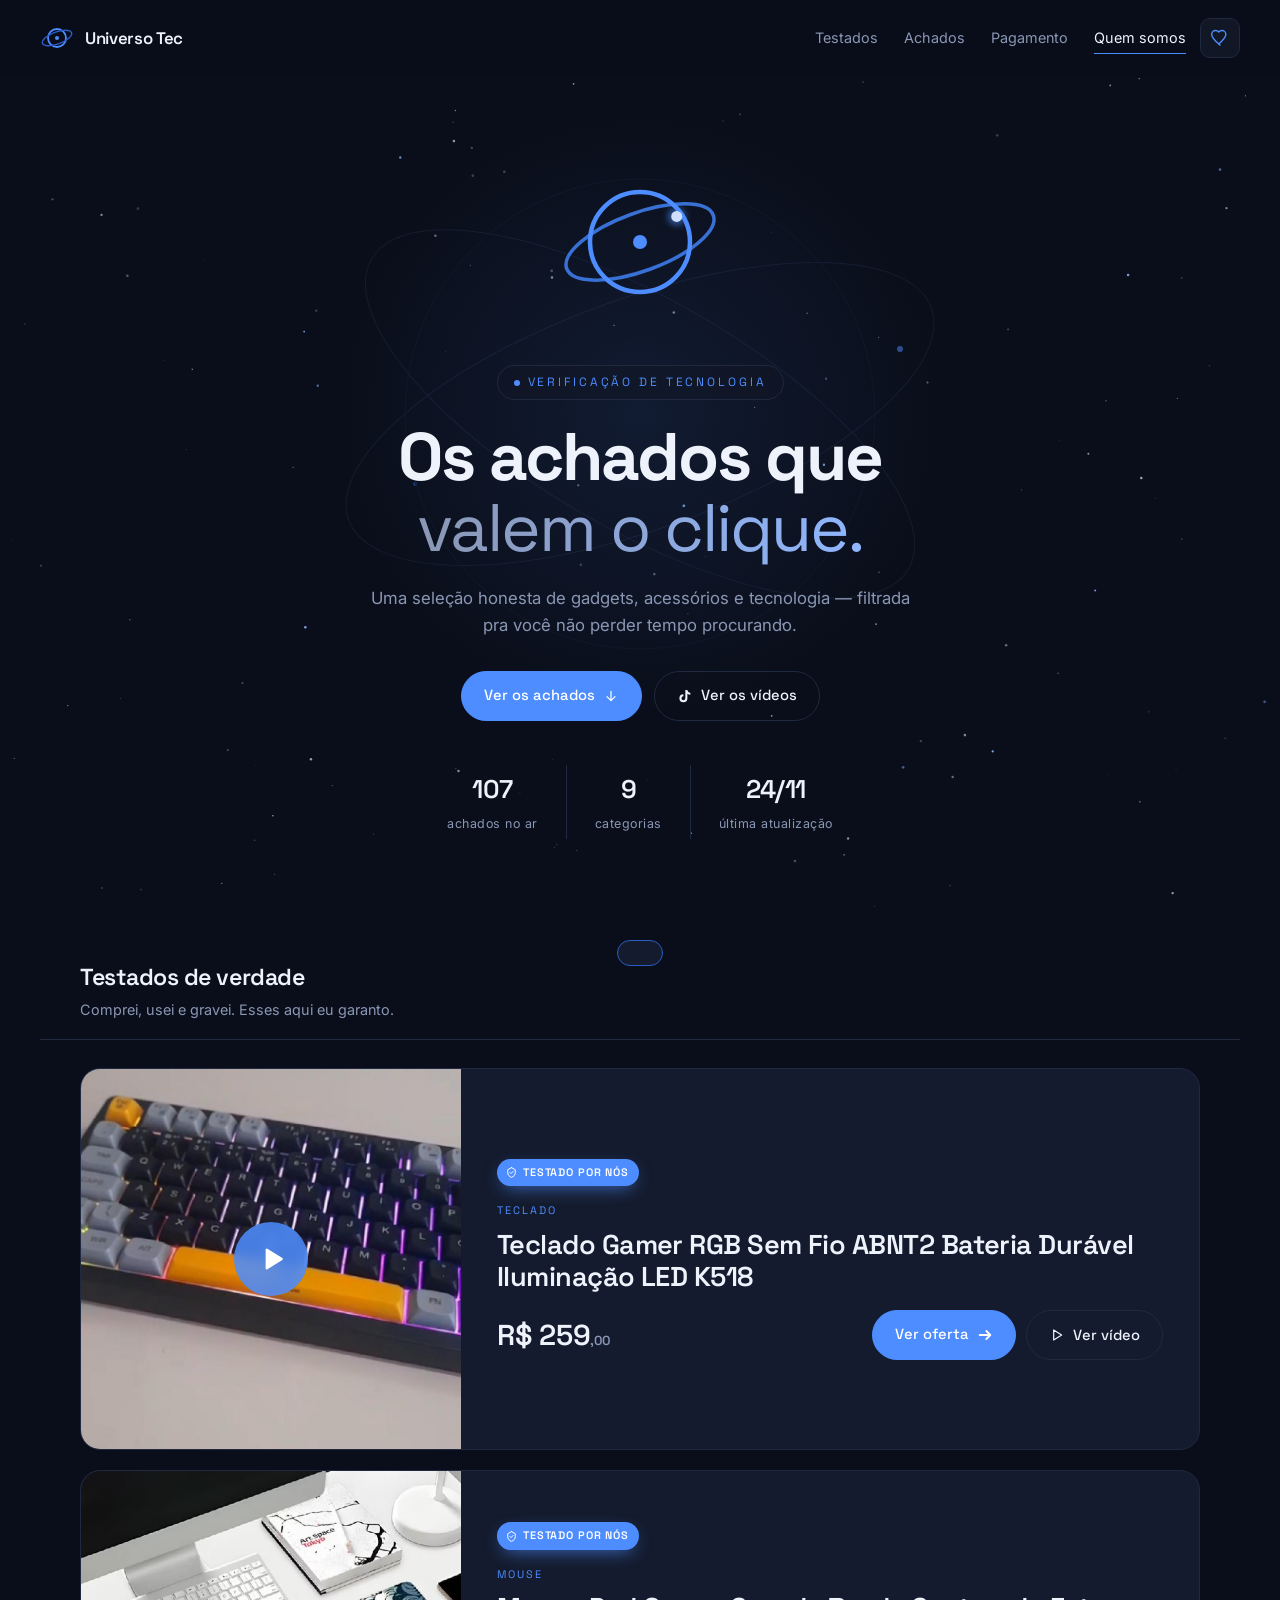
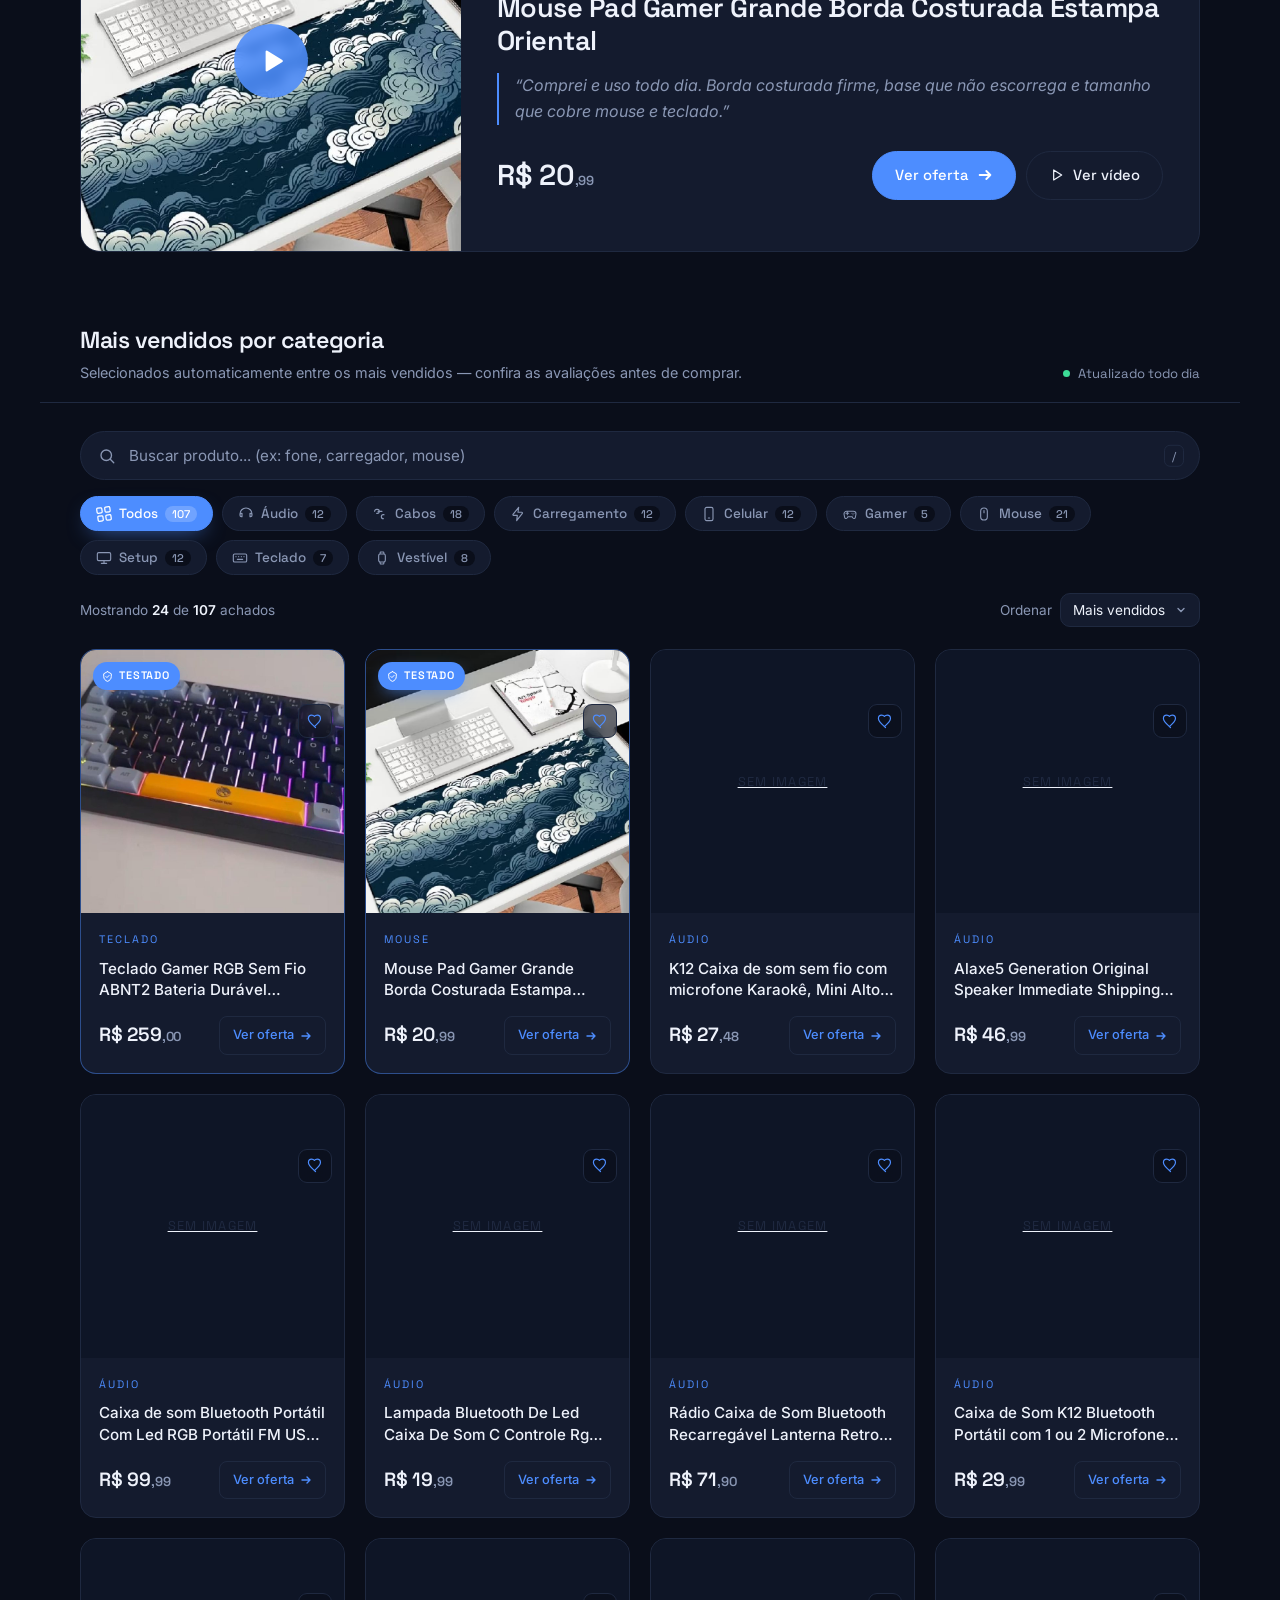
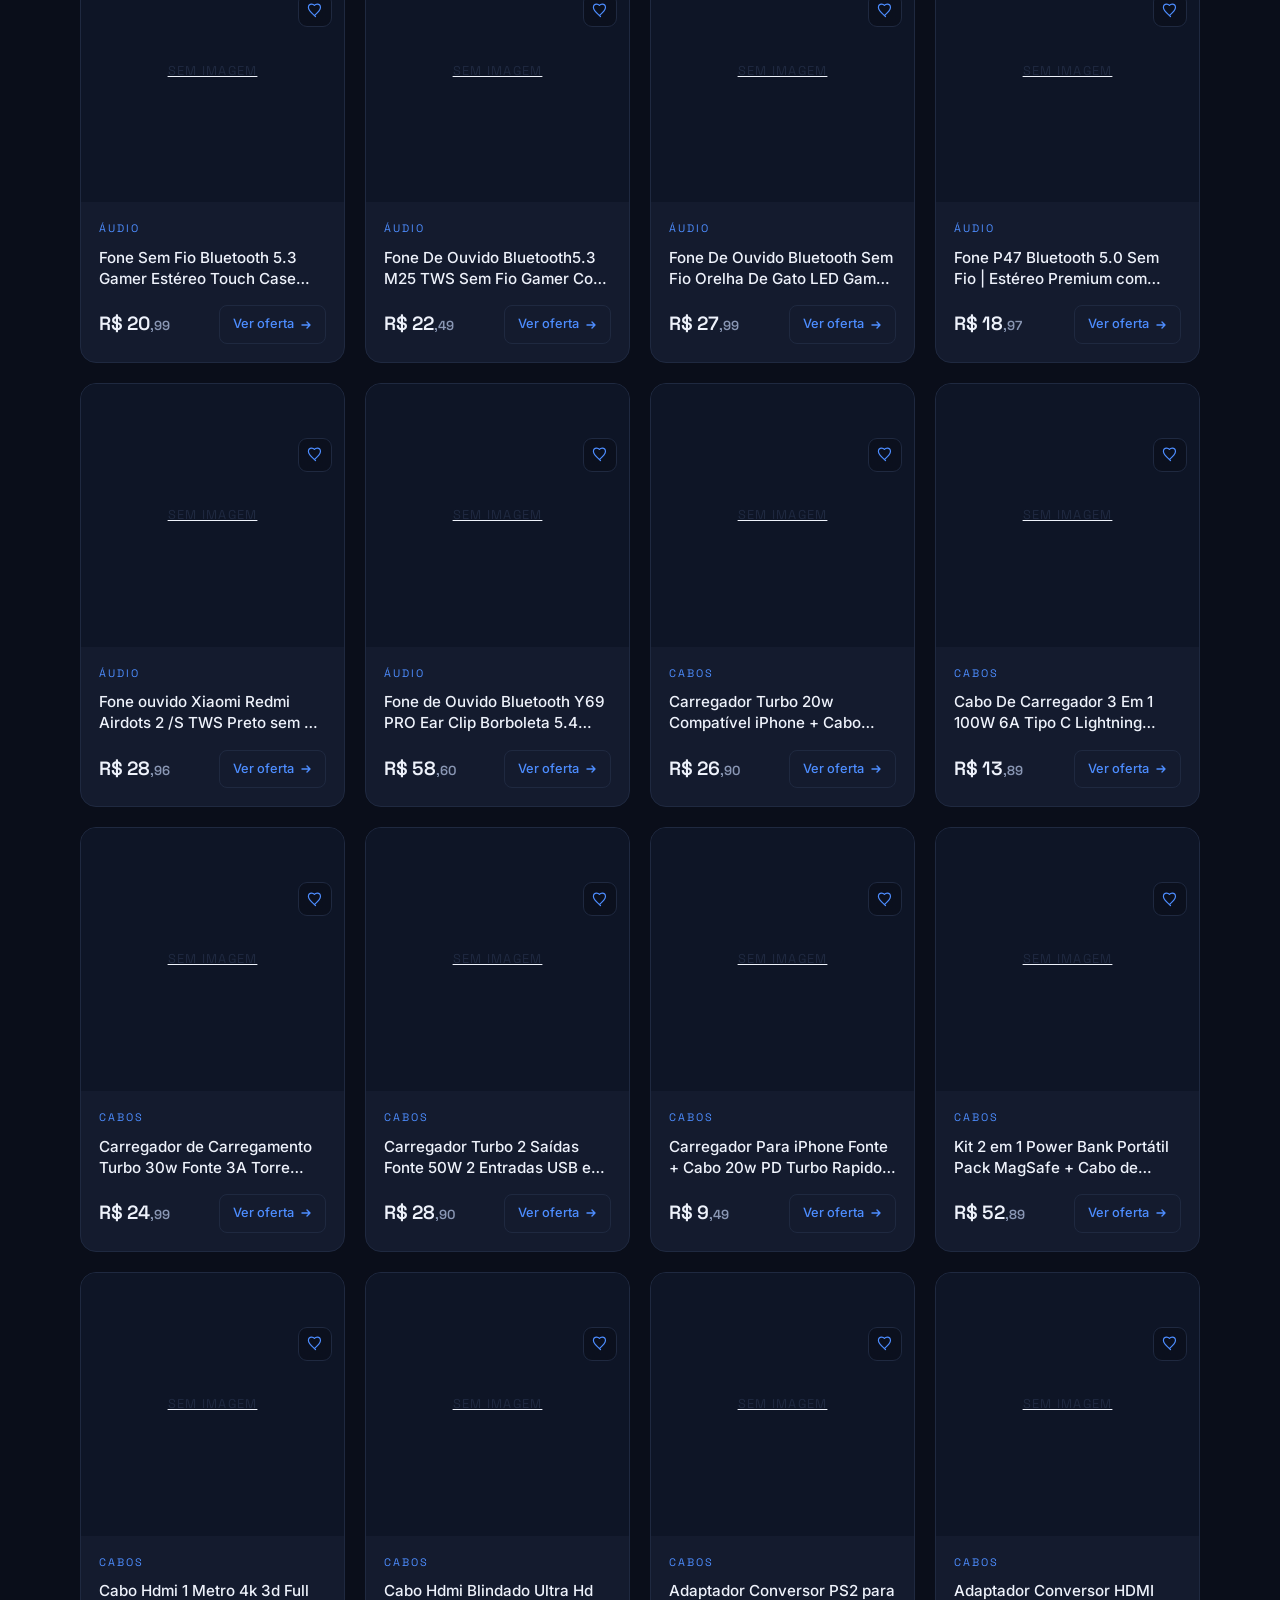
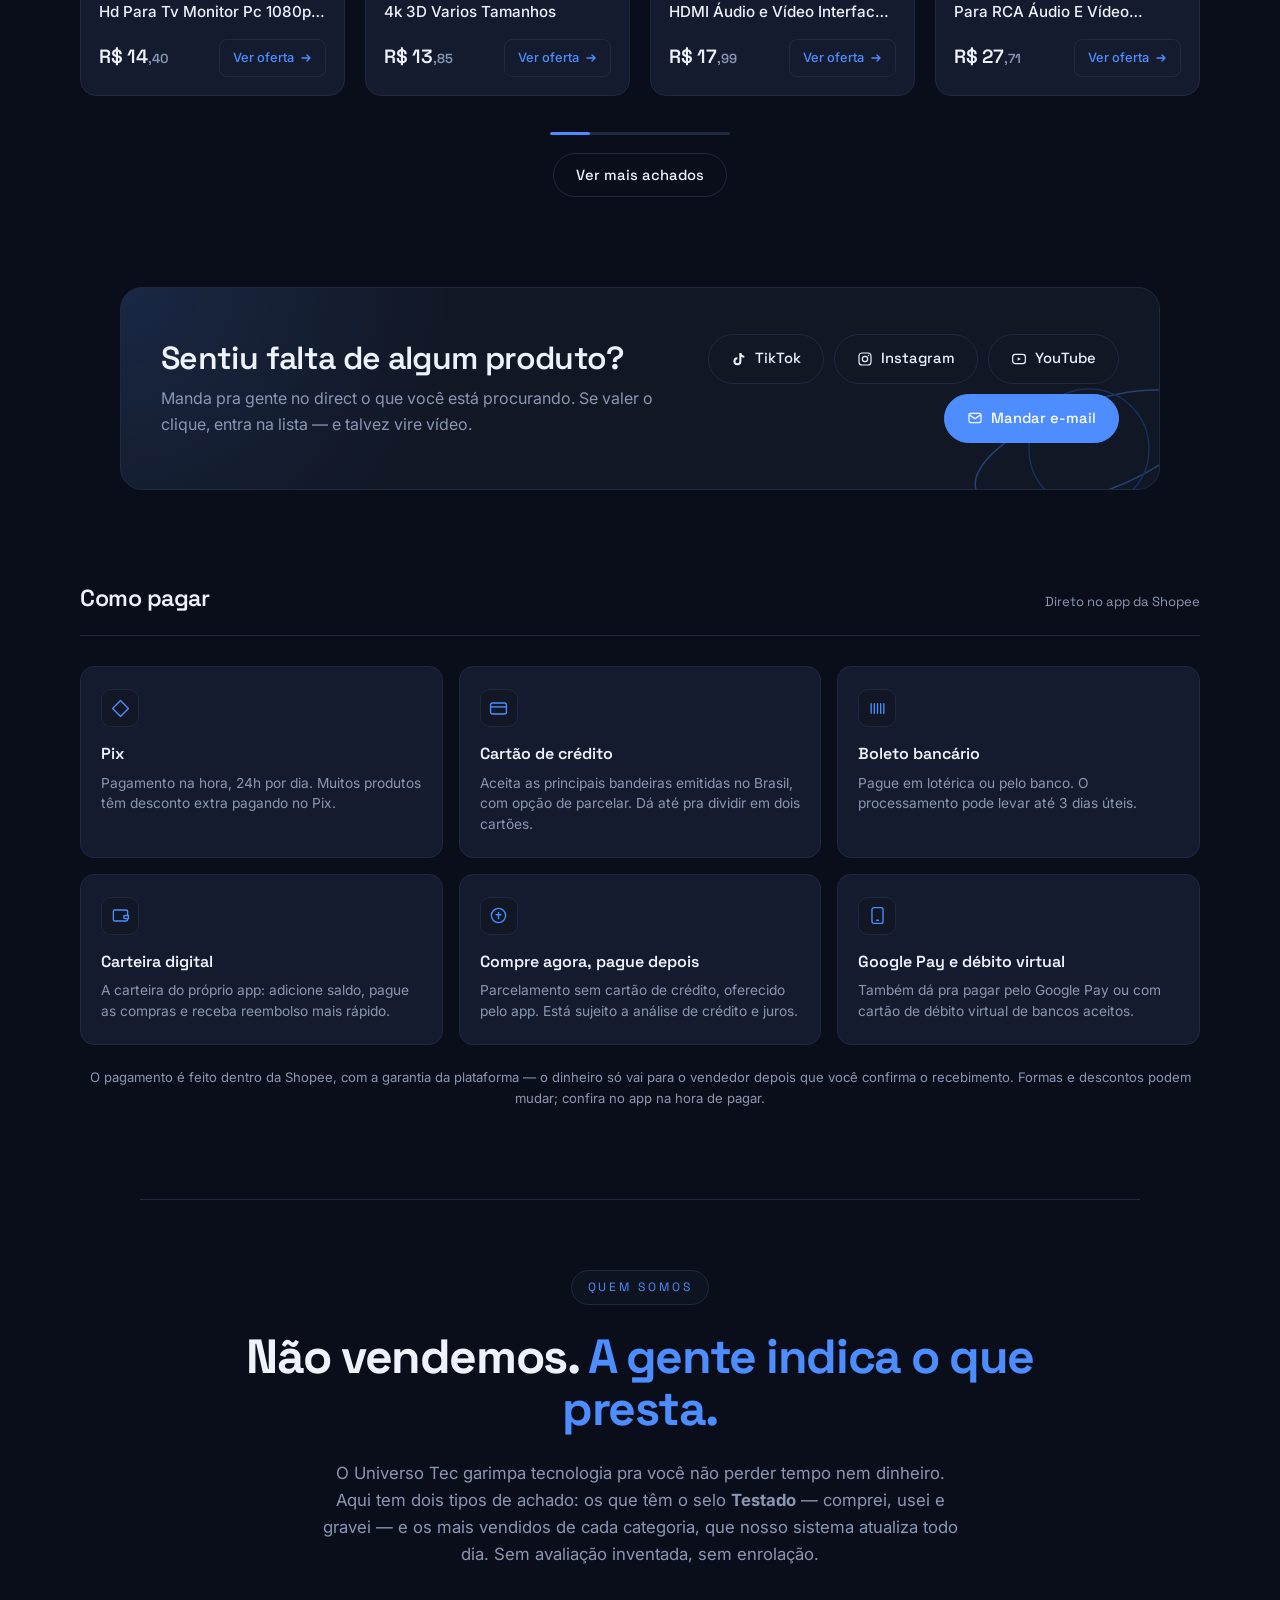
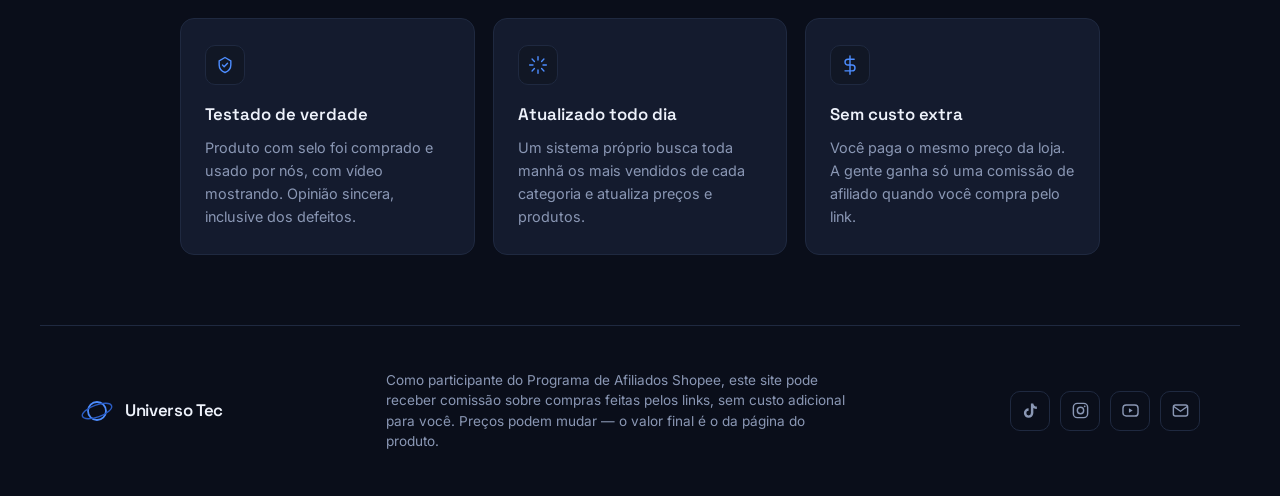
==== commit 22b66482: "Atualiza produtos automaticamente" ====
--- a/index.html
+++ b/index.html
@@ -564,9 +564,9 @@
         <a class="botao botao-ghost" href="https://www.tiktok.com/@universo_tec_shop" target="_blank" rel="noopener"><svg viewBox="0 0 24 24" fill="none"><path d="M15.5 3c.4 2.3 1.9 3.9 4.5 4.1v3.1c-1.6 0-3.1-.5-4.4-1.4v6.4A6 6 0 119.6 9.2v3.2a2.9 2.9 0 102.9 2.9V3h3z" fill="currentColor"/></svg>Ver os vídeos</a>
       </div>
       <div class="stats entrar" style="--i:5">
-        <div class="stat"><strong data-contar="80">80</strong><span>achados no ar</span></div>
-        <div class="stat"><strong data-contar="5">5</strong><span>categorias</span></div>
-        <div class="stat"><strong><time datetime="2026-11-23T18:00-03:00">23/11</time></strong><span>última atualização</span></div>
+        <div class="stat"><strong data-contar="107">107</strong><span>achados no ar</span></div>
+        <div class="stat"><strong data-contar="9">9</strong><span>categorias</span></div>
+        <div class="stat"><strong><time datetime="2026-11-24T17:03-03:00">24/11</time></strong><span>última atualização</span></div>
       </div>
     </div>
   </section>
@@ -635,12 +635,16 @@
         <kbd class="busca-atalho" aria-hidden="true">/</kbd>
       </div>
       <div class="filtros" id="filtros" role="toolbar" aria-label="Filtrar por categoria">
-      <button class="filtro ativo" data-filtro="todos" aria-pressed="true"><svg viewBox="0 0 24 24" fill="none"><rect x="3" y="3" width="7" height="7" rx="1.5" stroke-width="1.7"/><rect x="14" y="3" width="7" height="7" rx="1.5" stroke-width="1.7"/><rect x="3" y="14" width="7" height="7" rx="1.5" stroke-width="1.7"/><rect x="14" y="14" width="7" height="7" rx="1.5" stroke-width="1.7"/></svg>Todos <span class="filtro-num">80</span></button>
-      <button class="filtro" data-filtro="audio" aria-pressed="false"><svg viewBox="0 0 24 24" fill="none"><path d="M3 14v-2a9 9 0 0118 0v2M3 14a2 2 0 002 2h1v-5H5a2 2 0 00-2 2zM21 14a2 2 0 01-2 2h-1v-5h1a2 2 0 012 2z" stroke-width="1.7" stroke-linejoin="round"/></svg>Áudio <span class="filtro-num">13</span></button>
-      <button class="filtro" data-filtro="celular" aria-pressed="false"><svg viewBox="0 0 24 24" fill="none"><rect x="6" y="2" width="12" height="20" rx="2.5" stroke-width="1.7"/><path d="M11 18h2" stroke-width="1.7" stroke-linecap="round"/></svg>Celular <span class="filtro-num">6</span></button>
-      <button class="filtro" data-filtro="mouse" aria-pressed="false"><svg viewBox="0 0 24 24" fill="none"><rect x="7" y="3" width="10" height="18" rx="5" stroke-width="1.7"/><path d="M12 7v3" stroke-width="1.7" stroke-linecap="round"/></svg>Mouse <span class="filtro-num">35</span></button>
-      <button class="filtro" data-filtro="setup" aria-pressed="false"><svg viewBox="0 0 24 24" fill="none"><rect x="2" y="4" width="20" height="12" rx="2" stroke-width="1.7"/><path d="M8 20h8M12 16v4" stroke-width="1.7" stroke-linecap="round"/></svg>Setup <span class="filtro-num">6</span></button>
-      <button class="filtro" data-filtro="teclado" aria-pressed="false"><svg viewBox="0 0 24 24" fill="none"><rect x="2" y="6" width="20" height="12" rx="2" stroke-width="1.7"/><path d="M6 10h.01M10 10h.01M14 10h.01M18 10h.01M8 14h8" stroke-width="1.7" stroke-linecap="round"/></svg>Teclado <span class="filtro-num">20</span></button>
+      <button class="filtro ativo" data-filtro="todos" aria-pressed="true"><svg viewBox="0 0 24 24" fill="none"><rect x="3" y="3" width="7" height="7" rx="1.5" stroke-width="1.7"/><rect x="14" y="3" width="7" height="7" rx="1.5" stroke-width="1.7"/><rect x="3" y="14" width="7" height="7" rx="1.5" stroke-width="1.7"/><rect x="14" y="14" width="7" height="7" rx="1.5" stroke-width="1.7"/></svg>Todos <span class="filtro-num">107</span></button>
+      <button class="filtro" data-filtro="audio" aria-pressed="false"><svg viewBox="0 0 24 24" fill="none"><path d="M3 14v-2a9 9 0 0118 0v2M3 14a2 2 0 002 2h1v-5H5a2 2 0 00-2 2zM21 14a2 2 0 01-2 2h-1v-5h1a2 2 0 012 2z" stroke-width="1.7" stroke-linejoin="round"/></svg>Áudio <span class="filtro-num">12</span></button>
+      <button class="filtro" data-filtro="cabos" aria-pressed="false"><svg viewBox="0 0 24 24" fill="none"><path d="M4 8a3 3 0 013-3h1a3 3 0 010 6H7m10 8a3 3 0 01-3-3v0a3 3 0 013-3h1M9 8h6" stroke-width="1.7" stroke-linecap="round"/></svg>Cabos <span class="filtro-num">18</span></button>
+      <button class="filtro" data-filtro="carregamento" aria-pressed="false"><svg viewBox="0 0 24 24" fill="none"><path d="M13 2L4.5 12.5a1 1 0 00.8 1.6H11l-1 7.9L18.5 11a1 1 0 00-.8-1.6H12l1-7.4z" stroke-width="1.7" stroke-linejoin="round"/></svg>Carregamento <span class="filtro-num">12</span></button>
+      <button class="filtro" data-filtro="celular" aria-pressed="false"><svg viewBox="0 0 24 24" fill="none"><rect x="6" y="2" width="12" height="20" rx="2.5" stroke-width="1.7"/><path d="M11 18h2" stroke-width="1.7" stroke-linecap="round"/></svg>Celular <span class="filtro-num">12</span></button>
+      <button class="filtro" data-filtro="gamer" aria-pressed="false"><svg viewBox="0 0 24 24" fill="none"><path d="M6 11h4M8 9v4M15 11h.01M18 11h.01M16.5 13h.01M17 8H7a4 4 0 00-4 4l1 5a2 2 0 003.5 1l1.5-2h6l1.5 2a2 2 0 003.5-1l1-5a4 4 0 00-4-4z" stroke-width="1.6" stroke-linecap="round" stroke-linejoin="round"/></svg>Gamer <span class="filtro-num">5</span></button>
+      <button class="filtro" data-filtro="mouse" aria-pressed="false"><svg viewBox="0 0 24 24" fill="none"><rect x="7" y="3" width="10" height="18" rx="5" stroke-width="1.7"/><path d="M12 7v3" stroke-width="1.7" stroke-linecap="round"/></svg>Mouse <span class="filtro-num">21</span></button>
+      <button class="filtro" data-filtro="setup" aria-pressed="false"><svg viewBox="0 0 24 24" fill="none"><rect x="2" y="4" width="20" height="12" rx="2" stroke-width="1.7"/><path d="M8 20h8M12 16v4" stroke-width="1.7" stroke-linecap="round"/></svg>Setup <span class="filtro-num">12</span></button>
+      <button class="filtro" data-filtro="teclado" aria-pressed="false"><svg viewBox="0 0 24 24" fill="none"><rect x="2" y="6" width="20" height="12" rx="2" stroke-width="1.7"/><path d="M6 10h.01M10 10h.01M14 10h.01M18 10h.01M8 14h8" stroke-width="1.7" stroke-linecap="round"/></svg>Teclado <span class="filtro-num">7</span></button>
+      <button class="filtro" data-filtro="vestivel" aria-pressed="false"><svg viewBox="0 0 24 24" fill="none"><rect x="7" y="6" width="10" height="12" rx="2.5" stroke-width="1.7"/><path d="M9 6l.5-3h5l.5 3M9 18l.5 3h5l.5-3" stroke-width="1.7" stroke-linejoin="round"/></svg>Vestível <span class="filtro-num">8</span></button>
       </div>
       <div class="resultado-barra">
         <div class="resultado-info" id="resultadoInfo" aria-live="polite"></div>
@@ -687,215 +691,775 @@
           </div>
         </div>
       </article>
-      <article class="card" data-cat="audio" data-id="003bbf47f4" data-preco="24.87" data-ordem="2">
-        
-        <div class="card-acoes">
-          <button class="card-btn card-share" title="Compartilhar" aria-label="Compartilhar"><svg viewBox="0 0 24 24" fill="none"><path d="M4 12v7a2 2 0 002 2h12a2 2 0 002-2v-7M16 6l-4-4-4 4M12 2v13" stroke="currentColor" stroke-width="1.8" stroke-linecap="round" stroke-linejoin="round"/></svg></button>
-          <button class="card-btn card-fav" title="Favoritar" aria-label="Favoritar"><svg viewBox="0 0 24 24" fill="none"><path class="heart-fill" d="M12 20.5l-1.4-1.27C5.4 14.55 2 11.47 2 7.7 2 5.1 4.02 3 6.6 3c1.54 0 3.02.72 3.9 1.86C11.38 3.72 12.86 3 14.4 3 16.98 3 19 5.1 19 7.7c0 3.77-3.4 6.85-8.6 11.53L12 20.5z"/><path d="M12 20.5l-1.4-1.27C5.4 14.55 2 11.47 2 7.7 2 5.1 4.02 3 6.6 3c1.54 0 3.02.72 3.9 1.86C11.38 3.72 12.86 3 14.4 3 16.98 3 19 5.1 19 7.7c0 3.77-3.4 6.85-8.6 11.53L12 20.5z" stroke="#4d8dff" stroke-width="1.7" stroke-linejoin="round"/></svg></button>
-        </div>
-        <a class="card-img" href="https://s.shopee.com.br/9zzVr8UVHx" target="_blank" rel="noopener sponsored" tabindex="-1" aria-hidden="true"><img src="https://cf.shopee.com.br/file/sg-11134201-824gf-mf8cvs3kgwela4" alt="Fone de ouvido Bluetooth Sem Fio Headphone Bluetooth Recarregável P9 Air Top Casual Esportivo" loading="lazy" decoding="async"></a>
+      <article class="card" data-cat="audio" data-id="819bee1079" data-preco="27.48" data-ordem="2">
+        
+        <div class="card-acoes">
+          <button class="card-btn card-share" title="Compartilhar" aria-label="Compartilhar"><svg viewBox="0 0 24 24" fill="none"><path d="M4 12v7a2 2 0 002 2h12a2 2 0 002-2v-7M16 6l-4-4-4 4M12 2v13" stroke="currentColor" stroke-width="1.8" stroke-linecap="round" stroke-linejoin="round"/></svg></button>
+          <button class="card-btn card-fav" title="Favoritar" aria-label="Favoritar"><svg viewBox="0 0 24 24" fill="none"><path class="heart-fill" d="M12 20.5l-1.4-1.27C5.4 14.55 2 11.47 2 7.7 2 5.1 4.02 3 6.6 3c1.54 0 3.02.72 3.9 1.86C11.38 3.72 12.86 3 14.4 3 16.98 3 19 5.1 19 7.7c0 3.77-3.4 6.85-8.6 11.53L12 20.5z"/><path d="M12 20.5l-1.4-1.27C5.4 14.55 2 11.47 2 7.7 2 5.1 4.02 3 6.6 3c1.54 0 3.02.72 3.9 1.86C11.38 3.72 12.86 3 14.4 3 16.98 3 19 5.1 19 7.7c0 3.77-3.4 6.85-8.6 11.53L12 20.5z" stroke="#4d8dff" stroke-width="1.7" stroke-linejoin="round"/></svg></button>
+        </div>
+        <a class="card-img" href="https://s.shopee.com.br/6q2XTg19GQ" target="_blank" rel="noopener sponsored" tabindex="-1" aria-hidden="true"><img src="https://cf.shopee.com.br/file/sg-11134201-7rff1-m96a3707agyh54" alt="K12 Caixa de som sem fio com microfone Karaokê, Mini Alto-falante Bluetooth portátil 1/2 Mic" loading="lazy" decoding="async"></a>
         <div class="card-body">
           <div class="card-cat">Áudio</div>
-          <h3 class="card-name">Fone de ouvido Bluetooth Sem Fio Headphone Bluetooth Recarregável P9 Air Top Casual Esportivo</h3>
-          <div class="card-foot">
-            <div class="card-price">R$ 24<span class="cents">,87</span></div>
-            <a class="card-link" href="https://s.shopee.com.br/9zzVr8UVHx" target="_blank" rel="noopener sponsored">Ver oferta <svg width="12" height="12" viewBox="0 0 12 12" fill="none"><path d="M2 6h8M7 3l3 3-3 3" stroke="currentColor" stroke-width="1.4" stroke-linecap="round" stroke-linejoin="round"/></svg></a>
-          </div>
-        </div>
-      </article>
-      <article class="card" data-cat="audio" data-id="067123aee4" data-preco="18.99" data-ordem="3">
-        
-        <div class="card-acoes">
-          <button class="card-btn card-share" title="Compartilhar" aria-label="Compartilhar"><svg viewBox="0 0 24 24" fill="none"><path d="M4 12v7a2 2 0 002 2h12a2 2 0 002-2v-7M16 6l-4-4-4 4M12 2v13" stroke="currentColor" stroke-width="1.8" stroke-linecap="round" stroke-linejoin="round"/></svg></button>
-          <button class="card-btn card-fav" title="Favoritar" aria-label="Favoritar"><svg viewBox="0 0 24 24" fill="none"><path class="heart-fill" d="M12 20.5l-1.4-1.27C5.4 14.55 2 11.47 2 7.7 2 5.1 4.02 3 6.6 3c1.54 0 3.02.72 3.9 1.86C11.38 3.72 12.86 3 14.4 3 16.98 3 19 5.1 19 7.7c0 3.77-3.4 6.85-8.6 11.53L12 20.5z"/><path d="M12 20.5l-1.4-1.27C5.4 14.55 2 11.47 2 7.7 2 5.1 4.02 3 6.6 3c1.54 0 3.02.72 3.9 1.86C11.38 3.72 12.86 3 14.4 3 16.98 3 19 5.1 19 7.7c0 3.77-3.4 6.85-8.6 11.53L12 20.5z" stroke="#4d8dff" stroke-width="1.7" stroke-linejoin="round"/></svg></button>
-        </div>
-        <a class="card-img" href="https://s.shopee.com.br/AUvmS3SbH4" target="_blank" rel="noopener sponsored" tabindex="-1" aria-hidden="true"><img src="https://cf.shopee.com.br/file/sg-11134201-8258z-mr0fi8bhfthid6" alt="Fone De Ouvido Sem Fio M10 TWS Bluetooth 5.3 display Led Touch" loading="lazy" decoding="async"></a>
+          <h3 class="card-name">K12 Caixa de som sem fio com microfone Karaokê, Mini Alto-falante Bluetooth portátil 1/2 Mic</h3>
+          <div class="card-foot">
+            <div class="card-price">R$ 27<span class="cents">,48</span></div>
+            <a class="card-link" href="https://s.shopee.com.br/6q2XTg19GQ" target="_blank" rel="noopener sponsored">Ver oferta <svg width="12" height="12" viewBox="0 0 12 12" fill="none"><path d="M2 6h8M7 3l3 3-3 3" stroke="currentColor" stroke-width="1.4" stroke-linecap="round" stroke-linejoin="round"/></svg></a>
+          </div>
+        </div>
+      </article>
+      <article class="card" data-cat="audio" data-id="e2b594c787" data-preco="46.99" data-ordem="3">
+        
+        <div class="card-acoes">
+          <button class="card-btn card-share" title="Compartilhar" aria-label="Compartilhar"><svg viewBox="0 0 24 24" fill="none"><path d="M4 12v7a2 2 0 002 2h12a2 2 0 002-2v-7M16 6l-4-4-4 4M12 2v13" stroke="currentColor" stroke-width="1.8" stroke-linecap="round" stroke-linejoin="round"/></svg></button>
+          <button class="card-btn card-fav" title="Favoritar" aria-label="Favoritar"><svg viewBox="0 0 24 24" fill="none"><path class="heart-fill" d="M12 20.5l-1.4-1.27C5.4 14.55 2 11.47 2 7.7 2 5.1 4.02 3 6.6 3c1.54 0 3.02.72 3.9 1.86C11.38 3.72 12.86 3 14.4 3 16.98 3 19 5.1 19 7.7c0 3.77-3.4 6.85-8.6 11.53L12 20.5z"/><path d="M12 20.5l-1.4-1.27C5.4 14.55 2 11.47 2 7.7 2 5.1 4.02 3 6.6 3c1.54 0 3.02.72 3.9 1.86C11.38 3.72 12.86 3 14.4 3 16.98 3 19 5.1 19 7.7c0 3.77-3.4 6.85-8.6 11.53L12 20.5z" stroke="#4d8dff" stroke-width="1.7" stroke-linejoin="round"/></svg></button>
+        </div>
+        <a class="card-img" href="https://s.shopee.com.br/6fj7HN1mbP" target="_blank" rel="noopener sponsored" tabindex="-1" aria-hidden="true"><img src="https://cf.shopee.com.br/file/br-11134207-81z1k-mh4dohuahhc099" alt="Alaxe5 Generation Original Speaker Immediate Shipping Best Price" loading="lazy" decoding="async"></a>
         <div class="card-body">
           <div class="card-cat">Áudio</div>
-          <h3 class="card-name">Fone De Ouvido Sem Fio M10 TWS Bluetooth 5.3 display Led Touch</h3>
-          <div class="card-foot">
-            <div class="card-price">R$ 18<span class="cents">,99</span></div>
-            <a class="card-link" href="https://s.shopee.com.br/AUvmS3SbH4" target="_blank" rel="noopener sponsored">Ver oferta <svg width="12" height="12" viewBox="0 0 12 12" fill="none"><path d="M2 6h8M7 3l3 3-3 3" stroke="currentColor" stroke-width="1.4" stroke-linecap="round" stroke-linejoin="round"/></svg></a>
-          </div>
-        </div>
-      </article>
-      <article class="card" data-cat="audio" data-id="858b14c5d0" data-preco="19.29" data-ordem="4">
-        
-        <div class="card-acoes">
-          <button class="card-btn card-share" title="Compartilhar" aria-label="Compartilhar"><svg viewBox="0 0 24 24" fill="none"><path d="M4 12v7a2 2 0 002 2h12a2 2 0 002-2v-7M16 6l-4-4-4 4M12 2v13" stroke="currentColor" stroke-width="1.8" stroke-linecap="round" stroke-linejoin="round"/></svg></button>
-          <button class="card-btn card-fav" title="Favoritar" aria-label="Favoritar"><svg viewBox="0 0 24 24" fill="none"><path class="heart-fill" d="M12 20.5l-1.4-1.27C5.4 14.55 2 11.47 2 7.7 2 5.1 4.02 3 6.6 3c1.54 0 3.02.72 3.9 1.86C11.38 3.72 12.86 3 14.4 3 16.98 3 19 5.1 19 7.7c0 3.77-3.4 6.85-8.6 11.53L12 20.5z"/><path d="M12 20.5l-1.4-1.27C5.4 14.55 2 11.47 2 7.7 2 5.1 4.02 3 6.6 3c1.54 0 3.02.72 3.9 1.86C11.38 3.72 12.86 3 14.4 3 16.98 3 19 5.1 19 7.7c0 3.77-3.4 6.85-8.6 11.53L12 20.5z" stroke="#4d8dff" stroke-width="1.7" stroke-linejoin="round"/></svg></button>
-        </div>
-        <a class="card-img" href="https://s.shopee.com.br/AKcMFkTEc3" target="_blank" rel="noopener sponsored" tabindex="-1" aria-hidden="true"><img src="https://cf.shopee.com.br/file/sg-11134201-823ob-mp7wv1fcnx8rc4" alt="Senbenbao X55 Fones De Ouvido TWS Sono Sem Fio Bluetooth Display Led Alta Fidelidade Estéreo Cancelamento Ruído À Prova" loading="lazy" decoding="async"></a>
+          <h3 class="card-name">Alaxe5 Generation Original Speaker Immediate Shipping Best Price</h3>
+          <div class="card-foot">
+            <div class="card-price">R$ 46<span class="cents">,99</span></div>
+            <a class="card-link" href="https://s.shopee.com.br/6fj7HN1mbP" target="_blank" rel="noopener sponsored">Ver oferta <svg width="12" height="12" viewBox="0 0 12 12" fill="none"><path d="M2 6h8M7 3l3 3-3 3" stroke="currentColor" stroke-width="1.4" stroke-linecap="round" stroke-linejoin="round"/></svg></a>
+          </div>
+        </div>
+      </article>
+      <article class="card" data-cat="audio" data-id="daf7b95b8f" data-preco="99.99" data-ordem="4">
+        
+        <div class="card-acoes">
+          <button class="card-btn card-share" title="Compartilhar" aria-label="Compartilhar"><svg viewBox="0 0 24 24" fill="none"><path d="M4 12v7a2 2 0 002 2h12a2 2 0 002-2v-7M16 6l-4-4-4 4M12 2v13" stroke="currentColor" stroke-width="1.8" stroke-linecap="round" stroke-linejoin="round"/></svg></button>
+          <button class="card-btn card-fav" title="Favoritar" aria-label="Favoritar"><svg viewBox="0 0 24 24" fill="none"><path class="heart-fill" d="M12 20.5l-1.4-1.27C5.4 14.55 2 11.47 2 7.7 2 5.1 4.02 3 6.6 3c1.54 0 3.02.72 3.9 1.86C11.38 3.72 12.86 3 14.4 3 16.98 3 19 5.1 19 7.7c0 3.77-3.4 6.85-8.6 11.53L12 20.5z"/><path d="M12 20.5l-1.4-1.27C5.4 14.55 2 11.47 2 7.7 2 5.1 4.02 3 6.6 3c1.54 0 3.02.72 3.9 1.86C11.38 3.72 12.86 3 14.4 3 16.98 3 19 5.1 19 7.7c0 3.77-3.4 6.85-8.6 11.53L12 20.5z" stroke="#4d8dff" stroke-width="1.7" stroke-linejoin="round"/></svg></button>
+        </div>
+        <a class="card-img" href="https://s.shopee.com.br/6VPh542PwO" target="_blank" rel="noopener sponsored" tabindex="-1" aria-hidden="true"><img src="https://cf.shopee.com.br/file/br-11134207-7r98o-lqo1mmf95gcjc2" alt="Caixa de som Bluetooth Portátil Com Led RGB Portátil FM USB TWS 30W Para Praia, Festa ou Viagem" loading="lazy" decoding="async"></a>
         <div class="card-body">
           <div class="card-cat">Áudio</div>
-          <h3 class="card-name">Senbenbao X55 Fones De Ouvido TWS Sono Sem Fio Bluetooth Display Led Alta Fidelidade Estéreo Cancelamento Ruído À Prova</h3>
-          <div class="card-foot">
-            <div class="card-price">R$ 19<span class="cents">,29</span></div>
-            <a class="card-link" href="https://s.shopee.com.br/AKcMFkTEc3" target="_blank" rel="noopener sponsored">Ver oferta <svg width="12" height="12" viewBox="0 0 12 12" fill="none"><path d="M2 6h8M7 3l3 3-3 3" stroke="currentColor" stroke-width="1.4" stroke-linecap="round" stroke-linejoin="round"/></svg></a>
-          </div>
-        </div>
-      </article>
-      <article class="card" data-cat="audio" data-id="66a7470b56" data-preco="46.99" data-ordem="5">
-        
-        <div class="card-acoes">
-          <button class="card-btn card-share" title="Compartilhar" aria-label="Compartilhar"><svg viewBox="0 0 24 24" fill="none"><path d="M4 12v7a2 2 0 002 2h12a2 2 0 002-2v-7M16 6l-4-4-4 4M12 2v13" stroke="currentColor" stroke-width="1.8" stroke-linecap="round" stroke-linejoin="round"/></svg></button>
-          <button class="card-btn card-fav" title="Favoritar" aria-label="Favoritar"><svg viewBox="0 0 24 24" fill="none"><path class="heart-fill" d="M12 20.5l-1.4-1.27C5.4 14.55 2 11.47 2 7.7 2 5.1 4.02 3 6.6 3c1.54 0 3.02.72 3.9 1.86C11.38 3.72 12.86 3 14.4 3 16.98 3 19 5.1 19 7.7c0 3.77-3.4 6.85-8.6 11.53L12 20.5z"/><path d="M12 20.5l-1.4-1.27C5.4 14.55 2 11.47 2 7.7 2 5.1 4.02 3 6.6 3c1.54 0 3.02.72 3.9 1.86C11.38 3.72 12.86 3 14.4 3 16.98 3 19 5.1 19 7.7c0 3.77-3.4 6.85-8.6 11.53L12 20.5z" stroke="#4d8dff" stroke-width="1.7" stroke-linejoin="round"/></svg></button>
-        </div>
-        <a class="card-img" href="https://s.shopee.com.br/8AXrflbU0e" target="_blank" rel="noopener sponsored" tabindex="-1" aria-hidden="true"><img src="https://cf.shopee.com.br/file/br-11134207-820lw-mozd89yz0xdx96" alt="Fone de Ouvido Bluetooth 5.0 Sem Fio Headset Bateria de Longa Duração Fone Corrida Academia" loading="lazy" decoding="async"></a>
+          <h3 class="card-name">Caixa de som Bluetooth Portátil Com Led RGB Portátil FM USB TWS 30W Para Praia, Festa ou Viagem</h3>
+          <div class="card-foot">
+            <div class="card-price">R$ 99<span class="cents">,99</span></div>
+            <a class="card-link" href="https://s.shopee.com.br/6VPh542PwO" target="_blank" rel="noopener sponsored">Ver oferta <svg width="12" height="12" viewBox="0 0 12 12" fill="none"><path d="M2 6h8M7 3l3 3-3 3" stroke="currentColor" stroke-width="1.4" stroke-linecap="round" stroke-linejoin="round"/></svg></a>
+          </div>
+        </div>
+      </article>
+      <article class="card" data-cat="audio" data-id="d16b206f67" data-preco="19.99" data-ordem="5">
+        
+        <div class="card-acoes">
+          <button class="card-btn card-share" title="Compartilhar" aria-label="Compartilhar"><svg viewBox="0 0 24 24" fill="none"><path d="M4 12v7a2 2 0 002 2h12a2 2 0 002-2v-7M16 6l-4-4-4 4M12 2v13" stroke="currentColor" stroke-width="1.8" stroke-linecap="round" stroke-linejoin="round"/></svg></button>
+          <button class="card-btn card-fav" title="Favoritar" aria-label="Favoritar"><svg viewBox="0 0 24 24" fill="none"><path class="heart-fill" d="M12 20.5l-1.4-1.27C5.4 14.55 2 11.47 2 7.7 2 5.1 4.02 3 6.6 3c1.54 0 3.02.72 3.9 1.86C11.38 3.72 12.86 3 14.4 3 16.98 3 19 5.1 19 7.7c0 3.77-3.4 6.85-8.6 11.53L12 20.5z"/><path d="M12 20.5l-1.4-1.27C5.4 14.55 2 11.47 2 7.7 2 5.1 4.02 3 6.6 3c1.54 0 3.02.72 3.9 1.86C11.38 3.72 12.86 3 14.4 3 16.98 3 19 5.1 19 7.7c0 3.77-3.4 6.85-8.6 11.53L12 20.5z" stroke="#4d8dff" stroke-width="1.7" stroke-linejoin="round"/></svg></button>
+        </div>
+        <a class="card-img" href="https://s.shopee.com.br/6L6Gsl33HN" target="_blank" rel="noopener sponsored" tabindex="-1" aria-hidden="true"><img src="https://cf.shopee.com.br/file/2030e1f1c2027f94c1e2efc1c3920f0d" alt="Lampada Bluetooth De Led Caixa De Som C Controle Rgb 12W" loading="lazy" decoding="async"></a>
         <div class="card-body">
           <div class="card-cat">Áudio</div>
-          <h3 class="card-name">Fone de Ouvido Bluetooth 5.0 Sem Fio Headset Bateria de Longa Duração Fone Corrida Academia</h3>
-          <div class="card-foot">
-            <div class="card-price">R$ 46<span class="cents">,99</span></div>
-            <a class="card-link" href="https://s.shopee.com.br/8AXrflbU0e" target="_blank" rel="noopener sponsored">Ver oferta <svg width="12" height="12" viewBox="0 0 12 12" fill="none"><path d="M2 6h8M7 3l3 3-3 3" stroke="currentColor" stroke-width="1.4" stroke-linecap="round" stroke-linejoin="round"/></svg></a>
-          </div>
-        </div>
-      </article>
-      <article class="card" data-cat="audio" data-id="bd1880a346" data-preco="22.22" data-ordem="6">
-        
-        <div class="card-acoes">
-          <button class="card-btn card-share" title="Compartilhar" aria-label="Compartilhar"><svg viewBox="0 0 24 24" fill="none"><path d="M4 12v7a2 2 0 002 2h12a2 2 0 002-2v-7M16 6l-4-4-4 4M12 2v13" stroke="currentColor" stroke-width="1.8" stroke-linecap="round" stroke-linejoin="round"/></svg></button>
-          <button class="card-btn card-fav" title="Favoritar" aria-label="Favoritar"><svg viewBox="0 0 24 24" fill="none"><path class="heart-fill" d="M12 20.5l-1.4-1.27C5.4 14.55 2 11.47 2 7.7 2 5.1 4.02 3 6.6 3c1.54 0 3.02.72 3.9 1.86C11.38 3.72 12.86 3 14.4 3 16.98 3 19 5.1 19 7.7c0 3.77-3.4 6.85-8.6 11.53L12 20.5z"/><path d="M12 20.5l-1.4-1.27C5.4 14.55 2 11.47 2 7.7 2 5.1 4.02 3 6.6 3c1.54 0 3.02.72 3.9 1.86C11.38 3.72 12.86 3 14.4 3 16.98 3 19 5.1 19 7.7c0 3.77-3.4 6.85-8.6 11.53L12 20.5z" stroke="#4d8dff" stroke-width="1.7" stroke-linejoin="round"/></svg></button>
-        </div>
-        <a class="card-img" href="https://s.shopee.com.br/80ERTSc7Ld" target="_blank" rel="noopener sponsored" tabindex="-1" aria-hidden="true"><img src="https://cf.shopee.com.br/file/sg-11134201-82626-mj6phdnol9moe1" alt="Fone de Ouvido TWS Sem Fio Intra-Auricular Bluetooth 5.0 Bateria Longa Estéreo HD" loading="lazy" decoding="async"></a>
+          <h3 class="card-name">Lampada Bluetooth De Led Caixa De Som C Controle Rgb 12W</h3>
+          <div class="card-foot">
+            <div class="card-price">R$ 19<span class="cents">,99</span></div>
+            <a class="card-link" href="https://s.shopee.com.br/6L6Gsl33HN" target="_blank" rel="noopener sponsored">Ver oferta <svg width="12" height="12" viewBox="0 0 12 12" fill="none"><path d="M2 6h8M7 3l3 3-3 3" stroke="currentColor" stroke-width="1.4" stroke-linecap="round" stroke-linejoin="round"/></svg></a>
+          </div>
+        </div>
+      </article>
+      <article class="card" data-cat="audio" data-id="5820b3dc8b" data-preco="71.90" data-ordem="6">
+        
+        <div class="card-acoes">
+          <button class="card-btn card-share" title="Compartilhar" aria-label="Compartilhar"><svg viewBox="0 0 24 24" fill="none"><path d="M4 12v7a2 2 0 002 2h12a2 2 0 002-2v-7M16 6l-4-4-4 4M12 2v13" stroke="currentColor" stroke-width="1.8" stroke-linecap="round" stroke-linejoin="round"/></svg></button>
+          <button class="card-btn card-fav" title="Favoritar" aria-label="Favoritar"><svg viewBox="0 0 24 24" fill="none"><path class="heart-fill" d="M12 20.5l-1.4-1.27C5.4 14.55 2 11.47 2 7.7 2 5.1 4.02 3 6.6 3c1.54 0 3.02.72 3.9 1.86C11.38 3.72 12.86 3 14.4 3 16.98 3 19 5.1 19 7.7c0 3.77-3.4 6.85-8.6 11.53L12 20.5z"/><path d="M12 20.5l-1.4-1.27C5.4 14.55 2 11.47 2 7.7 2 5.1 4.02 3 6.6 3c1.54 0 3.02.72 3.9 1.86C11.38 3.72 12.86 3 14.4 3 16.98 3 19 5.1 19 7.7c0 3.77-3.4 6.85-8.6 11.53L12 20.5z" stroke="#4d8dff" stroke-width="1.7" stroke-linejoin="round"/></svg></button>
+        </div>
+        <a class="card-img" href="https://s.shopee.com.br/6AmqgS3gcM" target="_blank" rel="noopener sponsored" tabindex="-1" aria-hidden="true"><img src="https://cf.shopee.com.br/file/br-11134207-820me-mogu34styw3n6e" alt="Rádio Caixa de Som Bluetooth Recarregável  Lanterna Retro Portátil FM AM USB SD Pilha" loading="lazy" decoding="async"></a>
         <div class="card-body">
           <div class="card-cat">Áudio</div>
-          <h3 class="card-name">Fone de Ouvido TWS Sem Fio Intra-Auricular Bluetooth 5.0 Bateria Longa Estéreo HD</h3>
-          <div class="card-foot">
-            <div class="card-price">R$ 22<span class="cents">,22</span></div>
-            <a class="card-link" href="https://s.shopee.com.br/80ERTSc7Ld" target="_blank" rel="noopener sponsored">Ver oferta <svg width="12" height="12" viewBox="0 0 12 12" fill="none"><path d="M2 6h8M7 3l3 3-3 3" stroke="currentColor" stroke-width="1.4" stroke-linecap="round" stroke-linejoin="round"/></svg></a>
-          </div>
-        </div>
-      </article>
-      <article class="card" data-cat="audio" data-id="93fc41e049" data-preco="21.99" data-ordem="7">
-        
-        <div class="card-acoes">
-          <button class="card-btn card-share" title="Compartilhar" aria-label="Compartilhar"><svg viewBox="0 0 24 24" fill="none"><path d="M4 12v7a2 2 0 002 2h12a2 2 0 002-2v-7M16 6l-4-4-4 4M12 2v13" stroke="currentColor" stroke-width="1.8" stroke-linecap="round" stroke-linejoin="round"/></svg></button>
-          <button class="card-btn card-fav" title="Favoritar" aria-label="Favoritar"><svg viewBox="0 0 24 24" fill="none"><path class="heart-fill" d="M12 20.5l-1.4-1.27C5.4 14.55 2 11.47 2 7.7 2 5.1 4.02 3 6.6 3c1.54 0 3.02.72 3.9 1.86C11.38 3.72 12.86 3 14.4 3 16.98 3 19 5.1 19 7.7c0 3.77-3.4 6.85-8.6 11.53L12 20.5z"/><path d="M12 20.5l-1.4-1.27C5.4 14.55 2 11.47 2 7.7 2 5.1 4.02 3 6.6 3c1.54 0 3.02.72 3.9 1.86C11.38 3.72 12.86 3 14.4 3 16.98 3 19 5.1 19 7.7c0 3.77-3.4 6.85-8.6 11.53L12 20.5z" stroke="#4d8dff" stroke-width="1.7" stroke-linejoin="round"/></svg></button>
-        </div>
-        <a class="card-img" href="https://s.shopee.com.br/5AuHxgI51P" target="_blank" rel="noopener sponsored" tabindex="-1" aria-hidden="true"><img src="https://cf.shopee.com.br/file/br-11134207-7r98o-lwghsqx5css501" alt="Air Pro 4 Tws Fone De Ouvido Sem Fio Bluetooth 5.1Mini Fones Esportivos Para Android / Ios iphone" loading="lazy" decoding="async"></a>
+          <h3 class="card-name">Rádio Caixa de Som Bluetooth Recarregável  Lanterna Retro Portátil FM AM USB SD Pilha</h3>
+          <div class="card-foot">
+            <div class="card-price">R$ 71<span class="cents">,90</span></div>
+            <a class="card-link" href="https://s.shopee.com.br/6AmqgS3gcM" target="_blank" rel="noopener sponsored">Ver oferta <svg width="12" height="12" viewBox="0 0 12 12" fill="none"><path d="M2 6h8M7 3l3 3-3 3" stroke="currentColor" stroke-width="1.4" stroke-linecap="round" stroke-linejoin="round"/></svg></a>
+          </div>
+        </div>
+      </article>
+      <article class="card" data-cat="audio" data-id="b7213bbbe1" data-preco="29.99" data-ordem="7">
+        
+        <div class="card-acoes">
+          <button class="card-btn card-share" title="Compartilhar" aria-label="Compartilhar"><svg viewBox="0 0 24 24" fill="none"><path d="M4 12v7a2 2 0 002 2h12a2 2 0 002-2v-7M16 6l-4-4-4 4M12 2v13" stroke="currentColor" stroke-width="1.8" stroke-linecap="round" stroke-linejoin="round"/></svg></button>
+          <button class="card-btn card-fav" title="Favoritar" aria-label="Favoritar"><svg viewBox="0 0 24 24" fill="none"><path class="heart-fill" d="M12 20.5l-1.4-1.27C5.4 14.55 2 11.47 2 7.7 2 5.1 4.02 3 6.6 3c1.54 0 3.02.72 3.9 1.86C11.38 3.72 12.86 3 14.4 3 16.98 3 19 5.1 19 7.7c0 3.77-3.4 6.85-8.6 11.53L12 20.5z"/><path d="M12 20.5l-1.4-1.27C5.4 14.55 2 11.47 2 7.7 2 5.1 4.02 3 6.6 3c1.54 0 3.02.72 3.9 1.86C11.38 3.72 12.86 3 14.4 3 16.98 3 19 5.1 19 7.7c0 3.77-3.4 6.85-8.6 11.53L12 20.5z" stroke="#4d8dff" stroke-width="1.7" stroke-linejoin="round"/></svg></button>
+        </div>
+        <a class="card-img" href="https://s.shopee.com.br/60TQU94JxL" target="_blank" rel="noopener sponsored" tabindex="-1" aria-hidden="true"><img src="https://cf.shopee.com.br/file/sg-11134201-81zu0-mikpskoj21og40" alt="Caixa de Som K12 Bluetooth Portátil com 1 ou 2 Microfones Mini Alto-Falante Karaokê" loading="lazy" decoding="async"></a>
         <div class="card-body">
           <div class="card-cat">Áudio</div>
-          <h3 class="card-name">Air Pro 4 Tws Fone De Ouvido Sem Fio Bluetooth 5.1Mini Fones Esportivos Para Android / Ios iphone</h3>
-          <div class="card-foot">
-            <div class="card-price">R$ 21<span class="cents">,99</span></div>
-            <a class="card-link" href="https://s.shopee.com.br/5AuHxgI51P" target="_blank" rel="noopener sponsored">Ver oferta <svg width="12" height="12" viewBox="0 0 12 12" fill="none"><path d="M2 6h8M7 3l3 3-3 3" stroke="currentColor" stroke-width="1.4" stroke-linecap="round" stroke-linejoin="round"/></svg></a>
-          </div>
-        </div>
-      </article>
-      <article class="card" data-cat="audio" data-id="f3b22a4f3a" data-preco="42.98" data-ordem="8">
-        
-        <div class="card-acoes">
-          <button class="card-btn card-share" title="Compartilhar" aria-label="Compartilhar"><svg viewBox="0 0 24 24" fill="none"><path d="M4 12v7a2 2 0 002 2h12a2 2 0 002-2v-7M16 6l-4-4-4 4M12 2v13" stroke="currentColor" stroke-width="1.8" stroke-linecap="round" stroke-linejoin="round"/></svg></button>
-          <button class="card-btn card-fav" title="Favoritar" aria-label="Favoritar"><svg viewBox="0 0 24 24" fill="none"><path class="heart-fill" d="M12 20.5l-1.4-1.27C5.4 14.55 2 11.47 2 7.7 2 5.1 4.02 3 6.6 3c1.54 0 3.02.72 3.9 1.86C11.38 3.72 12.86 3 14.4 3 16.98 3 19 5.1 19 7.7c0 3.77-3.4 6.85-8.6 11.53L12 20.5z"/><path d="M12 20.5l-1.4-1.27C5.4 14.55 2 11.47 2 7.7 2 5.1 4.02 3 6.6 3c1.54 0 3.02.72 3.9 1.86C11.38 3.72 12.86 3 14.4 3 16.98 3 19 5.1 19 7.7c0 3.77-3.4 6.85-8.6 11.53L12 20.5z" stroke="#4d8dff" stroke-width="1.7" stroke-linejoin="round"/></svg></button>
-        </div>
-        <a class="card-img" href="https://s.shopee.com.br/2BGgOApQm2" target="_blank" rel="noopener sponsored" tabindex="-1" aria-hidden="true"><img src="https://cf.shopee.com.br/file/sg-11134201-82608-mmfzk1001czo45" alt="Fone de Ouvido Sem Fio PODSPRO 6 Estereo Com Cancelamento De Ruído Bluetooth Pop-Up para iOS E Android" loading="lazy" decoding="async"></a>
+          <h3 class="card-name">Caixa de Som K12 Bluetooth Portátil com 1 ou 2 Microfones Mini Alto-Falante Karaokê</h3>
+          <div class="card-foot">
+            <div class="card-price">R$ 29<span class="cents">,99</span></div>
+            <a class="card-link" href="https://s.shopee.com.br/60TQU94JxL" target="_blank" rel="noopener sponsored">Ver oferta <svg width="12" height="12" viewBox="0 0 12 12" fill="none"><path d="M2 6h8M7 3l3 3-3 3" stroke="currentColor" stroke-width="1.4" stroke-linecap="round" stroke-linejoin="round"/></svg></a>
+          </div>
+        </div>
+      </article>
+      <article class="card" data-cat="audio" data-id="e32b75c359" data-preco="20.99" data-ordem="8">
+        
+        <div class="card-acoes">
+          <button class="card-btn card-share" title="Compartilhar" aria-label="Compartilhar"><svg viewBox="0 0 24 24" fill="none"><path d="M4 12v7a2 2 0 002 2h12a2 2 0 002-2v-7M16 6l-4-4-4 4M12 2v13" stroke="currentColor" stroke-width="1.8" stroke-linecap="round" stroke-linejoin="round"/></svg></button>
+          <button class="card-btn card-fav" title="Favoritar" aria-label="Favoritar"><svg viewBox="0 0 24 24" fill="none"><path class="heart-fill" d="M12 20.5l-1.4-1.27C5.4 14.55 2 11.47 2 7.7 2 5.1 4.02 3 6.6 3c1.54 0 3.02.72 3.9 1.86C11.38 3.72 12.86 3 14.4 3 16.98 3 19 5.1 19 7.7c0 3.77-3.4 6.85-8.6 11.53L12 20.5z"/><path d="M12 20.5l-1.4-1.27C5.4 14.55 2 11.47 2 7.7 2 5.1 4.02 3 6.6 3c1.54 0 3.02.72 3.9 1.86C11.38 3.72 12.86 3 14.4 3 16.98 3 19 5.1 19 7.7c0 3.77-3.4 6.85-8.6 11.53L12 20.5z" stroke="#4d8dff" stroke-width="1.7" stroke-linejoin="round"/></svg></button>
+        </div>
+        <a class="card-img" href="https://s.shopee.com.br/6L6GslgEj6" target="_blank" rel="noopener sponsored" tabindex="-1" aria-hidden="true"><img src="https://cf.shopee.com.br/file/sg-11134201-820mh-mng5tsui4v0jc1" alt="Fone Sem Fio Bluetooth 5.3 Gamer Estéreo Touch Case M90 Pro - TOPMIX" loading="lazy" decoding="async"></a>
         <div class="card-body">
           <div class="card-cat">Áudio</div>
-          <h3 class="card-name">Fone de Ouvido Sem Fio PODSPRO 6 Estereo Com Cancelamento De Ruído Bluetooth Pop-Up para iOS E Android</h3>
-          <div class="card-foot">
-            <div class="card-price">R$ 42<span class="cents">,98</span></div>
-            <a class="card-link" href="https://s.shopee.com.br/2BGgOApQm2" target="_blank" rel="noopener sponsored">Ver oferta <svg width="12" height="12" viewBox="0 0 12 12" fill="none"><path d="M2 6h8M7 3l3 3-3 3" stroke="currentColor" stroke-width="1.4" stroke-linecap="round" stroke-linejoin="round"/></svg></a>
-          </div>
-        </div>
-      </article>
-      <article class="card" data-cat="audio" data-id="97acc21dea" data-preco="29.99" data-ordem="9">
-        
-        <div class="card-acoes">
-          <button class="card-btn card-share" title="Compartilhar" aria-label="Compartilhar"><svg viewBox="0 0 24 24" fill="none"><path d="M4 12v7a2 2 0 002 2h12a2 2 0 002-2v-7M16 6l-4-4-4 4M12 2v13" stroke="currentColor" stroke-width="1.8" stroke-linecap="round" stroke-linejoin="round"/></svg></button>
-          <button class="card-btn card-fav" title="Favoritar" aria-label="Favoritar"><svg viewBox="0 0 24 24" fill="none"><path class="heart-fill" d="M12 20.5l-1.4-1.27C5.4 14.55 2 11.47 2 7.7 2 5.1 4.02 3 6.6 3c1.54 0 3.02.72 3.9 1.86C11.38 3.72 12.86 3 14.4 3 16.98 3 19 5.1 19 7.7c0 3.77-3.4 6.85-8.6 11.53L12 20.5z"/><path d="M12 20.5l-1.4-1.27C5.4 14.55 2 11.47 2 7.7 2 5.1 4.02 3 6.6 3c1.54 0 3.02.72 3.9 1.86C11.38 3.72 12.86 3 14.4 3 16.98 3 19 5.1 19 7.7c0 3.77-3.4 6.85-8.6 11.53L12 20.5z" stroke="#4d8dff" stroke-width="1.7" stroke-linejoin="round"/></svg></button>
-        </div>
-        <a class="card-img" href="https://s.shopee.com.br/20xGBrq471" target="_blank" rel="noopener sponsored" tabindex="-1" aria-hidden="true"><img src="https://cf.shopee.com.br/file/sg-11134201-825an-muke6ixe92ps5b" alt="X55 Fones De Ouvido Para Dormir Bluetooth 5.3 Sem Fio HiFi Estéreo Com Cancelamento De Ruído À Prova D'água Fone Es" loading="lazy" decoding="async"></a>
+          <h3 class="card-name">Fone Sem Fio Bluetooth 5.3 Gamer Estéreo Touch Case M90 Pro - TOPMIX</h3>
+          <div class="card-foot">
+            <div class="card-price">R$ 20<span class="cents">,99</span></div>
+            <a class="card-link" href="https://s.shopee.com.br/6L6GslgEj6" target="_blank" rel="noopener sponsored">Ver oferta <svg width="12" height="12" viewBox="0 0 12 12" fill="none"><path d="M2 6h8M7 3l3 3-3 3" stroke="currentColor" stroke-width="1.4" stroke-linecap="round" stroke-linejoin="round"/></svg></a>
+          </div>
+        </div>
+      </article>
+      <article class="card" data-cat="audio" data-id="785e4bc669" data-preco="22.49" data-ordem="9">
+        
+        <div class="card-acoes">
+          <button class="card-btn card-share" title="Compartilhar" aria-label="Compartilhar"><svg viewBox="0 0 24 24" fill="none"><path d="M4 12v7a2 2 0 002 2h12a2 2 0 002-2v-7M16 6l-4-4-4 4M12 2v13" stroke="currentColor" stroke-width="1.8" stroke-linecap="round" stroke-linejoin="round"/></svg></button>
+          <button class="card-btn card-fav" title="Favoritar" aria-label="Favoritar"><svg viewBox="0 0 24 24" fill="none"><path class="heart-fill" d="M12 20.5l-1.4-1.27C5.4 14.55 2 11.47 2 7.7 2 5.1 4.02 3 6.6 3c1.54 0 3.02.72 3.9 1.86C11.38 3.72 12.86 3 14.4 3 16.98 3 19 5.1 19 7.7c0 3.77-3.4 6.85-8.6 11.53L12 20.5z"/><path d="M12 20.5l-1.4-1.27C5.4 14.55 2 11.47 2 7.7 2 5.1 4.02 3 6.6 3c1.54 0 3.02.72 3.9 1.86C11.38 3.72 12.86 3 14.4 3 16.98 3 19 5.1 19 7.7c0 3.77-3.4 6.85-8.6 11.53L12 20.5z" stroke="#4d8dff" stroke-width="1.7" stroke-linejoin="round"/></svg></button>
+        </div>
+        <a class="card-img" href="https://s.shopee.com.br/6VPh54fbO9" target="_blank" rel="noopener sponsored" tabindex="-1" aria-hidden="true"><img src="https://cf.shopee.com.br/file/br-11134207-820l5-motyagba1nnk38" alt="Fone De Ouvido Bluetooth5.3  M25 TWS Sem Fio Gamer Com Tela LED Som Surround Case Carregador Portátil Preto" loading="lazy" decoding="async"></a>
         <div class="card-body">
           <div class="card-cat">Áudio</div>
-          <h3 class="card-name">X55 Fones De Ouvido Para Dormir Bluetooth 5.3 Sem Fio HiFi Estéreo Com Cancelamento De Ruído À Prova D'água Fone Es</h3>
-          <div class="card-foot">
-            <div class="card-price">R$ 29<span class="cents">,99</span></div>
-            <a class="card-link" href="https://s.shopee.com.br/20xGBrq471" target="_blank" rel="noopener sponsored">Ver oferta <svg width="12" height="12" viewBox="0 0 12 12" fill="none"><path d="M2 6h8M7 3l3 3-3 3" stroke="currentColor" stroke-width="1.4" stroke-linecap="round" stroke-linejoin="round"/></svg></a>
-          </div>
-        </div>
-      </article>
-      <article class="card" data-cat="audio" data-id="c64025e840" data-preco="42.89" data-ordem="10">
-        
-        <div class="card-acoes">
-          <button class="card-btn card-share" title="Compartilhar" aria-label="Compartilhar"><svg viewBox="0 0 24 24" fill="none"><path d="M4 12v7a2 2 0 002 2h12a2 2 0 002-2v-7M16 6l-4-4-4 4M12 2v13" stroke="currentColor" stroke-width="1.8" stroke-linecap="round" stroke-linejoin="round"/></svg></button>
-          <button class="card-btn card-fav" title="Favoritar" aria-label="Favoritar"><svg viewBox="0 0 24 24" fill="none"><path class="heart-fill" d="M12 20.5l-1.4-1.27C5.4 14.55 2 11.47 2 7.7 2 5.1 4.02 3 6.6 3c1.54 0 3.02.72 3.9 1.86C11.38 3.72 12.86 3 14.4 3 16.98 3 19 5.1 19 7.7c0 3.77-3.4 6.85-8.6 11.53L12 20.5z"/><path d="M12 20.5l-1.4-1.27C5.4 14.55 2 11.47 2 7.7 2 5.1 4.02 3 6.6 3c1.54 0 3.02.72 3.9 1.86C11.38 3.72 12.86 3 14.4 3 16.98 3 19 5.1 19 7.7c0 3.77-3.4 6.85-8.6 11.53L12 20.5z" stroke="#4d8dff" stroke-width="1.7" stroke-linejoin="round"/></svg></button>
-        </div>
-        <a class="card-img" href="https://s.shopee.com.br/1qdpzYqhS0" target="_blank" rel="noopener sponsored" tabindex="-1" aria-hidden="true"><img src="https://cf.shopee.com.br/file/sg-11134201-7rffm-m4f5wo6pi7mjaa" alt="Fone de Ouvido Sem Fio Com Cancelamento De Ruído Bluetooth Pop-Up" loading="lazy" decoding="async"></a>
+          <h3 class="card-name">Fone De Ouvido Bluetooth5.3  M25 TWS Sem Fio Gamer Com Tela LED Som Surround Case Carregador Portátil Preto</h3>
+          <div class="card-foot">
+            <div class="card-price">R$ 22<span class="cents">,49</span></div>
+            <a class="card-link" href="https://s.shopee.com.br/6VPh54fbO9" target="_blank" rel="noopener sponsored">Ver oferta <svg width="12" height="12" viewBox="0 0 12 12" fill="none"><path d="M2 6h8M7 3l3 3-3 3" stroke="currentColor" stroke-width="1.4" stroke-linecap="round" stroke-linejoin="round"/></svg></a>
+          </div>
+        </div>
+      </article>
+      <article class="card" data-cat="audio" data-id="c8b84fd5ab" data-preco="27.99" data-ordem="10">
+        
+        <div class="card-acoes">
+          <button class="card-btn card-share" title="Compartilhar" aria-label="Compartilhar"><svg viewBox="0 0 24 24" fill="none"><path d="M4 12v7a2 2 0 002 2h12a2 2 0 002-2v-7M16 6l-4-4-4 4M12 2v13" stroke="currentColor" stroke-width="1.8" stroke-linecap="round" stroke-linejoin="round"/></svg></button>
+          <button class="card-btn card-fav" title="Favoritar" aria-label="Favoritar"><svg viewBox="0 0 24 24" fill="none"><path class="heart-fill" d="M12 20.5l-1.4-1.27C5.4 14.55 2 11.47 2 7.7 2 5.1 4.02 3 6.6 3c1.54 0 3.02.72 3.9 1.86C11.38 3.72 12.86 3 14.4 3 16.98 3 19 5.1 19 7.7c0 3.77-3.4 6.85-8.6 11.53L12 20.5z"/><path d="M12 20.5l-1.4-1.27C5.4 14.55 2 11.47 2 7.7 2 5.1 4.02 3 6.6 3c1.54 0 3.02.72 3.9 1.86C11.38 3.72 12.86 3 14.4 3 16.98 3 19 5.1 19 7.7c0 3.77-3.4 6.85-8.6 11.53L12 20.5z" stroke="#4d8dff" stroke-width="1.7" stroke-linejoin="round"/></svg></button>
+        </div>
+        <a class="card-img" href="https://s.shopee.com.br/60TQU9hVP4" target="_blank" rel="noopener sponsored" tabindex="-1" aria-hidden="true"><img src="https://cf.shopee.com.br/file/sg-11134201-8258b-msorhiz9q1op2d" alt="Fone De Ouvido Bluetooth Sem Fio Orelha De Gato LED Gamer Dobrável Som HD Microfone PC" loading="lazy" decoding="async"></a>
         <div class="card-body">
           <div class="card-cat">Áudio</div>
-          <h3 class="card-name">Fone de Ouvido Sem Fio Com Cancelamento De Ruído Bluetooth Pop-Up</h3>
-          <div class="card-foot">
-            <div class="card-price">R$ 42<span class="cents">,89</span></div>
-            <a class="card-link" href="https://s.shopee.com.br/1qdpzYqhS0" target="_blank" rel="noopener sponsored">Ver oferta <svg width="12" height="12" viewBox="0 0 12 12" fill="none"><path d="M2 6h8M7 3l3 3-3 3" stroke="currentColor" stroke-width="1.4" stroke-linecap="round" stroke-linejoin="round"/></svg></a>
-          </div>
-        </div>
-      </article>
-      <article class="card" data-cat="audio" data-id="3d35ff2b2c" data-preco="22.99" data-ordem="11">
-        
-        <div class="card-acoes">
-          <button class="card-btn card-share" title="Compartilhar" aria-label="Compartilhar"><svg viewBox="0 0 24 24" fill="none"><path d="M4 12v7a2 2 0 002 2h12a2 2 0 002-2v-7M16 6l-4-4-4 4M12 2v13" stroke="currentColor" stroke-width="1.8" stroke-linecap="round" stroke-linejoin="round"/></svg></button>
-          <button class="card-btn card-fav" title="Favoritar" aria-label="Favoritar"><svg viewBox="0 0 24 24" fill="none"><path class="heart-fill" d="M12 20.5l-1.4-1.27C5.4 14.55 2 11.47 2 7.7 2 5.1 4.02 3 6.6 3c1.54 0 3.02.72 3.9 1.86C11.38 3.72 12.86 3 14.4 3 16.98 3 19 5.1 19 7.7c0 3.77-3.4 6.85-8.6 11.53L12 20.5z"/><path d="M12 20.5l-1.4-1.27C5.4 14.55 2 11.47 2 7.7 2 5.1 4.02 3 6.6 3c1.54 0 3.02.72 3.9 1.86C11.38 3.72 12.86 3 14.4 3 16.98 3 19 5.1 19 7.7c0 3.77-3.4 6.85-8.6 11.53L12 20.5z" stroke="#4d8dff" stroke-width="1.7" stroke-linejoin="round"/></svg></button>
-        </div>
-        <a class="card-img" href="https://s.shopee.com.br/1gKPnFrKmz" target="_blank" rel="noopener sponsored" tabindex="-1" aria-hidden="true"><img src="https://cf.shopee.com.br/file/br-11134207-820li-mm8wwjx3umfb75" alt="Fone De Ouvido X55 Sem Fio Bluetooth Com Display Led À Prova D'água" loading="lazy" decoding="async"></a>
+          <h3 class="card-name">Fone De Ouvido Bluetooth Sem Fio Orelha De Gato LED Gamer Dobrável Som HD Microfone PC</h3>
+          <div class="card-foot">
+            <div class="card-price">R$ 27<span class="cents">,99</span></div>
+            <a class="card-link" href="https://s.shopee.com.br/60TQU9hVP4" target="_blank" rel="noopener sponsored">Ver oferta <svg width="12" height="12" viewBox="0 0 12 12" fill="none"><path d="M2 6h8M7 3l3 3-3 3" stroke="currentColor" stroke-width="1.4" stroke-linecap="round" stroke-linejoin="round"/></svg></a>
+          </div>
+        </div>
+      </article>
+      <article class="card" data-cat="audio" data-id="fa09199faf" data-preco="18.97" data-ordem="11">
+        
+        <div class="card-acoes">
+          <button class="card-btn card-share" title="Compartilhar" aria-label="Compartilhar"><svg viewBox="0 0 24 24" fill="none"><path d="M4 12v7a2 2 0 002 2h12a2 2 0 002-2v-7M16 6l-4-4-4 4M12 2v13" stroke="currentColor" stroke-width="1.8" stroke-linecap="round" stroke-linejoin="round"/></svg></button>
+          <button class="card-btn card-fav" title="Favoritar" aria-label="Favoritar"><svg viewBox="0 0 24 24" fill="none"><path class="heart-fill" d="M12 20.5l-1.4-1.27C5.4 14.55 2 11.47 2 7.7 2 5.1 4.02 3 6.6 3c1.54 0 3.02.72 3.9 1.86C11.38 3.72 12.86 3 14.4 3 16.98 3 19 5.1 19 7.7c0 3.77-3.4 6.85-8.6 11.53L12 20.5z"/><path d="M12 20.5l-1.4-1.27C5.4 14.55 2 11.47 2 7.7 2 5.1 4.02 3 6.6 3c1.54 0 3.02.72 3.9 1.86C11.38 3.72 12.86 3 14.4 3 16.98 3 19 5.1 19 7.7c0 3.77-3.4 6.85-8.6 11.53L12 20.5z" stroke="#4d8dff" stroke-width="1.7" stroke-linejoin="round"/></svg></button>
+        </div>
+        <a class="card-img" href="https://s.shopee.com.br/6AmqgSgs47" target="_blank" rel="noopener sponsored" tabindex="-1" aria-hidden="true"><img src="https://cf.shopee.com.br/file/sg-11134201-81zte-mmsw7pycy9duf8" alt="Fone P47 Bluetooth 5.0 Sem Fio | Estéreo Premium com Microfone para Celular, Escola e Gamer" loading="lazy" decoding="async"></a>
         <div class="card-body">
           <div class="card-cat">Áudio</div>
-          <h3 class="card-name">Fone De Ouvido X55 Sem Fio Bluetooth Com Display Led À Prova D'água</h3>
-          <div class="card-foot">
-            <div class="card-price">R$ 22<span class="cents">,99</span></div>
-            <a class="card-link" href="https://s.shopee.com.br/1gKPnFrKmz" target="_blank" rel="noopener sponsored">Ver oferta <svg width="12" height="12" viewBox="0 0 12 12" fill="none"><path d="M2 6h8M7 3l3 3-3 3" stroke="currentColor" stroke-width="1.4" stroke-linecap="round" stroke-linejoin="round"/></svg></a>
-          </div>
-        </div>
-      </article>
-      <article class="card" data-cat="audio" data-id="5924160bd3" data-preco="19.99" data-ordem="12">
-        
-        <div class="card-acoes">
-          <button class="card-btn card-share" title="Compartilhar" aria-label="Compartilhar"><svg viewBox="0 0 24 24" fill="none"><path d="M4 12v7a2 2 0 002 2h12a2 2 0 002-2v-7M16 6l-4-4-4 4M12 2v13" stroke="currentColor" stroke-width="1.8" stroke-linecap="round" stroke-linejoin="round"/></svg></button>
-          <button class="card-btn card-fav" title="Favoritar" aria-label="Favoritar"><svg viewBox="0 0 24 24" fill="none"><path class="heart-fill" d="M12 20.5l-1.4-1.27C5.4 14.55 2 11.47 2 7.7 2 5.1 4.02 3 6.6 3c1.54 0 3.02.72 3.9 1.86C11.38 3.72 12.86 3 14.4 3 16.98 3 19 5.1 19 7.7c0 3.77-3.4 6.85-8.6 11.53L12 20.5z"/><path d="M12 20.5l-1.4-1.27C5.4 14.55 2 11.47 2 7.7 2 5.1 4.02 3 6.6 3c1.54 0 3.02.72 3.9 1.86C11.38 3.72 12.86 3 14.4 3 16.98 3 19 5.1 19 7.7c0 3.77-3.4 6.85-8.6 11.53L12 20.5z" stroke="#4d8dff" stroke-width="1.7" stroke-linejoin="round"/></svg></button>
-        </div>
-        <a class="card-img" href="https://s.shopee.com.br/1W0zawry7y" target="_blank" rel="noopener sponsored" tabindex="-1" aria-hidden="true"><img src="https://cf.shopee.com.br/file/sg-11134201-8224o-mhjfql4zsydg80" alt="Fone De Ouvido NOVO Ruído Cancelando Earbuds Bluetooth Sem Fio HiFi Stereo Com Carregamento De Visor Digital" loading="lazy" decoding="async"></a>
+          <h3 class="card-name">Fone P47 Bluetooth 5.0 Sem Fio | Estéreo Premium com Microfone para Celular, Escola e Gamer</h3>
+          <div class="card-foot">
+            <div class="card-price">R$ 18<span class="cents">,97</span></div>
+            <a class="card-link" href="https://s.shopee.com.br/6AmqgSgs47" target="_blank" rel="noopener sponsored">Ver oferta <svg width="12" height="12" viewBox="0 0 12 12" fill="none"><path d="M2 6h8M7 3l3 3-3 3" stroke="currentColor" stroke-width="1.4" stroke-linecap="round" stroke-linejoin="round"/></svg></a>
+          </div>
+        </div>
+      </article>
+      <article class="card" data-cat="audio" data-id="14cad2caca" data-preco="28.96" data-ordem="12">
+        
+        <div class="card-acoes">
+          <button class="card-btn card-share" title="Compartilhar" aria-label="Compartilhar"><svg viewBox="0 0 24 24" fill="none"><path d="M4 12v7a2 2 0 002 2h12a2 2 0 002-2v-7M16 6l-4-4-4 4M12 2v13" stroke="currentColor" stroke-width="1.8" stroke-linecap="round" stroke-linejoin="round"/></svg></button>
+          <button class="card-btn card-fav" title="Favoritar" aria-label="Favoritar"><svg viewBox="0 0 24 24" fill="none"><path class="heart-fill" d="M12 20.5l-1.4-1.27C5.4 14.55 2 11.47 2 7.7 2 5.1 4.02 3 6.6 3c1.54 0 3.02.72 3.9 1.86C11.38 3.72 12.86 3 14.4 3 16.98 3 19 5.1 19 7.7c0 3.77-3.4 6.85-8.6 11.53L12 20.5z"/><path d="M12 20.5l-1.4-1.27C5.4 14.55 2 11.47 2 7.7 2 5.1 4.02 3 6.6 3c1.54 0 3.02.72 3.9 1.86C11.38 3.72 12.86 3 14.4 3 16.98 3 19 5.1 19 7.7c0 3.77-3.4 6.85-8.6 11.53L12 20.5z" stroke="#4d8dff" stroke-width="1.7" stroke-linejoin="round"/></svg></button>
+        </div>
+        <a class="card-img" href="https://s.shopee.com.br/70LxfzdhNI" target="_blank" rel="noopener sponsored" tabindex="-1" aria-hidden="true"><img src="https://cf.shopee.com.br/file/sg-11134201-8261u-mlvgcn6aiwp173" alt="Fone ouvido Xiaomi Redmi Airdots 2 /S TWS Preto sem Fio Bluetooth 5.0 Gamer" loading="lazy" decoding="async"></a>
         <div class="card-body">
           <div class="card-cat">Áudio</div>
-          <h3 class="card-name">Fone De Ouvido NOVO Ruído Cancelando Earbuds Bluetooth Sem Fio HiFi Stereo Com Carregamento De Visor Digital</h3>
+          <h3 class="card-name">Fone ouvido Xiaomi Redmi Airdots 2 /S TWS Preto sem Fio Bluetooth 5.0 Gamer</h3>
+          <div class="card-foot">
+            <div class="card-price">R$ 28<span class="cents">,96</span></div>
+            <a class="card-link" href="https://s.shopee.com.br/70LxfzdhNI" target="_blank" rel="noopener sponsored">Ver oferta <svg width="12" height="12" viewBox="0 0 12 12" fill="none"><path d="M2 6h8M7 3l3 3-3 3" stroke="currentColor" stroke-width="1.4" stroke-linecap="round" stroke-linejoin="round"/></svg></a>
+          </div>
+        </div>
+      </article>
+      <article class="card" data-cat="audio" data-id="7aea7feb71" data-preco="58.60" data-ordem="13">
+        
+        <div class="card-acoes">
+          <button class="card-btn card-share" title="Compartilhar" aria-label="Compartilhar"><svg viewBox="0 0 24 24" fill="none"><path d="M4 12v7a2 2 0 002 2h12a2 2 0 002-2v-7M16 6l-4-4-4 4M12 2v13" stroke="currentColor" stroke-width="1.8" stroke-linecap="round" stroke-linejoin="round"/></svg></button>
+          <button class="card-btn card-fav" title="Favoritar" aria-label="Favoritar"><svg viewBox="0 0 24 24" fill="none"><path class="heart-fill" d="M12 20.5l-1.4-1.27C5.4 14.55 2 11.47 2 7.7 2 5.1 4.02 3 6.6 3c1.54 0 3.02.72 3.9 1.86C11.38 3.72 12.86 3 14.4 3 16.98 3 19 5.1 19 7.7c0 3.77-3.4 6.85-8.6 11.53L12 20.5z"/><path d="M12 20.5l-1.4-1.27C5.4 14.55 2 11.47 2 7.7 2 5.1 4.02 3 6.6 3c1.54 0 3.02.72 3.9 1.86C11.38 3.72 12.86 3 14.4 3 16.98 3 19 5.1 19 7.7c0 3.77-3.4 6.85-8.6 11.53L12 20.5z" stroke="#4d8dff" stroke-width="1.7" stroke-linejoin="round"/></svg></button>
+        </div>
+        <a class="card-img" href="https://s.shopee.com.br/7AfNsId42L" target="_blank" rel="noopener sponsored" tabindex="-1" aria-hidden="true"><img src="https://cf.shopee.com.br/file/br-11134207-820l7-ms5ieukbjimdab" alt="Fone de Ouvido Bluetooth Y69 PRO Ear Clip Borboleta 5.4 Sem Fio Gamer Baixa Latência Bateria 24H" loading="lazy" decoding="async"></a>
+        <div class="card-body">
+          <div class="card-cat">Áudio</div>
+          <h3 class="card-name">Fone de Ouvido Bluetooth Y69 PRO Ear Clip Borboleta 5.4 Sem Fio Gamer Baixa Latência Bateria 24H</h3>
+          <div class="card-foot">
+            <div class="card-price">R$ 58<span class="cents">,60</span></div>
+            <a class="card-link" href="https://s.shopee.com.br/7AfNsId42L" target="_blank" rel="noopener sponsored">Ver oferta <svg width="12" height="12" viewBox="0 0 12 12" fill="none"><path d="M2 6h8M7 3l3 3-3 3" stroke="currentColor" stroke-width="1.4" stroke-linecap="round" stroke-linejoin="round"/></svg></a>
+          </div>
+        </div>
+      </article>
+      <article class="card" data-cat="cabos" data-id="712bfca3f3" data-preco="26.90" data-ordem="14">
+        
+        <div class="card-acoes">
+          <button class="card-btn card-share" title="Compartilhar" aria-label="Compartilhar"><svg viewBox="0 0 24 24" fill="none"><path d="M4 12v7a2 2 0 002 2h12a2 2 0 002-2v-7M16 6l-4-4-4 4M12 2v13" stroke="currentColor" stroke-width="1.8" stroke-linecap="round" stroke-linejoin="round"/></svg></button>
+          <button class="card-btn card-fav" title="Favoritar" aria-label="Favoritar"><svg viewBox="0 0 24 24" fill="none"><path class="heart-fill" d="M12 20.5l-1.4-1.27C5.4 14.55 2 11.47 2 7.7 2 5.1 4.02 3 6.6 3c1.54 0 3.02.72 3.9 1.86C11.38 3.72 12.86 3 14.4 3 16.98 3 19 5.1 19 7.7c0 3.77-3.4 6.85-8.6 11.53L12 20.5z"/><path d="M12 20.5l-1.4-1.27C5.4 14.55 2 11.47 2 7.7 2 5.1 4.02 3 6.6 3c1.54 0 3.02.72 3.9 1.86C11.38 3.72 12.86 3 14.4 3 16.98 3 19 5.1 19 7.7c0 3.77-3.4 6.85-8.6 11.53L12 20.5z" stroke="#4d8dff" stroke-width="1.7" stroke-linejoin="round"/></svg></button>
+        </div>
+        <a class="card-img" href="https://s.shopee.com.br/4B1mIr04IF" target="_blank" rel="noopener sponsored" tabindex="-1" aria-hidden="true"><img src="https://cf.shopee.com.br/file/br-11134201-820lw-mqx4vub9getg4c" alt="Carregador Turbo 20w Compatível iPhone + Cabo Lightning" loading="lazy" decoding="async"></a>
+        <div class="card-body">
+          <div class="card-cat">Cabos</div>
+          <h3 class="card-name">Carregador Turbo 20w Compatível iPhone + Cabo Lightning</h3>
+          <div class="card-foot">
+            <div class="card-price">R$ 26<span class="cents">,90</span></div>
+            <a class="card-link" href="https://s.shopee.com.br/4B1mIr04IF" target="_blank" rel="noopener sponsored">Ver oferta <svg width="12" height="12" viewBox="0 0 12 12" fill="none"><path d="M2 6h8M7 3l3 3-3 3" stroke="currentColor" stroke-width="1.4" stroke-linecap="round" stroke-linejoin="round"/></svg></a>
+          </div>
+        </div>
+      </article>
+      <article class="card" data-cat="cabos" data-id="48b09e619b" data-preco="13.89" data-ordem="15">
+        
+        <div class="card-acoes">
+          <button class="card-btn card-share" title="Compartilhar" aria-label="Compartilhar"><svg viewBox="0 0 24 24" fill="none"><path d="M4 12v7a2 2 0 002 2h12a2 2 0 002-2v-7M16 6l-4-4-4 4M12 2v13" stroke="currentColor" stroke-width="1.8" stroke-linecap="round" stroke-linejoin="round"/></svg></button>
+          <button class="card-btn card-fav" title="Favoritar" aria-label="Favoritar"><svg viewBox="0 0 24 24" fill="none"><path class="heart-fill" d="M12 20.5l-1.4-1.27C5.4 14.55 2 11.47 2 7.7 2 5.1 4.02 3 6.6 3c1.54 0 3.02.72 3.9 1.86C11.38 3.72 12.86 3 14.4 3 16.98 3 19 5.1 19 7.7c0 3.77-3.4 6.85-8.6 11.53L12 20.5z"/><path d="M12 20.5l-1.4-1.27C5.4 14.55 2 11.47 2 7.7 2 5.1 4.02 3 6.6 3c1.54 0 3.02.72 3.9 1.86C11.38 3.72 12.86 3 14.4 3 16.98 3 19 5.1 19 7.7c0 3.77-3.4 6.85-8.6 11.53L12 20.5z" stroke="#4d8dff" stroke-width="1.7" stroke-linejoin="round"/></svg></button>
+        </div>
+        <a class="card-img" href="https://s.shopee.com.br/50atINwtbQ" target="_blank" rel="noopener sponsored" tabindex="-1" aria-hidden="true"><img src="https://cf.shopee.com.br/file/br-11134207-820ll-mrjws5j3sz5x36" alt="Cabo De Carregador 3 Em 1 100W 6A Tipo C Lightning Micro USB Carga Rápida Liga De Zinco 1,2M" loading="lazy" decoding="async"></a>
+        <div class="card-body">
+          <div class="card-cat">Cabos</div>
+          <h3 class="card-name">Cabo De Carregador 3 Em 1 100W 6A Tipo C Lightning Micro USB Carga Rápida Liga De Zinco 1,2M</h3>
+          <div class="card-foot">
+            <div class="card-price">R$ 13<span class="cents">,89</span></div>
+            <a class="card-link" href="https://s.shopee.com.br/50atINwtbQ" target="_blank" rel="noopener sponsored">Ver oferta <svg width="12" height="12" viewBox="0 0 12 12" fill="none"><path d="M2 6h8M7 3l3 3-3 3" stroke="currentColor" stroke-width="1.4" stroke-linecap="round" stroke-linejoin="round"/></svg></a>
+          </div>
+        </div>
+      </article>
+      <article class="card" data-cat="cabos" data-id="2dd30ec168" data-preco="24.99" data-ordem="16">
+        
+        <div class="card-acoes">
+          <button class="card-btn card-share" title="Compartilhar" aria-label="Compartilhar"><svg viewBox="0 0 24 24" fill="none"><path d="M4 12v7a2 2 0 002 2h12a2 2 0 002-2v-7M16 6l-4-4-4 4M12 2v13" stroke="currentColor" stroke-width="1.8" stroke-linecap="round" stroke-linejoin="round"/></svg></button>
+          <button class="card-btn card-fav" title="Favoritar" aria-label="Favoritar"><svg viewBox="0 0 24 24" fill="none"><path class="heart-fill" d="M12 20.5l-1.4-1.27C5.4 14.55 2 11.47 2 7.7 2 5.1 4.02 3 6.6 3c1.54 0 3.02.72 3.9 1.86C11.38 3.72 12.86 3 14.4 3 16.98 3 19 5.1 19 7.7c0 3.77-3.4 6.85-8.6 11.53L12 20.5z"/><path d="M12 20.5l-1.4-1.27C5.4 14.55 2 11.47 2 7.7 2 5.1 4.02 3 6.6 3c1.54 0 3.02.72 3.9 1.86C11.38 3.72 12.86 3 14.4 3 16.98 3 19 5.1 19 7.7c0 3.77-3.4 6.85-8.6 11.53L12 20.5z" stroke="#4d8dff" stroke-width="1.7" stroke-linejoin="round"/></svg></button>
+        </div>
+        <a class="card-img" href="https://s.shopee.com.br/5AuJUgwGGT" target="_blank" rel="noopener sponsored" tabindex="-1" aria-hidden="true"><img src="https://cf.shopee.com.br/file/br-11134207-820lc-mpfk4paqdm9v32" alt="Carregador de Carregamento Turbo 30w Fonte 3A Torre Carregar Celular Tipo-C com Cabo Lightning(ios)" loading="lazy" decoding="async"></a>
+        <div class="card-body">
+          <div class="card-cat">Cabos</div>
+          <h3 class="card-name">Carregador de Carregamento Turbo 30w Fonte 3A Torre Carregar Celular Tipo-C com Cabo Lightning(ios)</h3>
+          <div class="card-foot">
+            <div class="card-price">R$ 24<span class="cents">,99</span></div>
+            <a class="card-link" href="https://s.shopee.com.br/5AuJUgwGGT" target="_blank" rel="noopener sponsored">Ver oferta <svg width="12" height="12" viewBox="0 0 12 12" fill="none"><path d="M2 6h8M7 3l3 3-3 3" stroke="currentColor" stroke-width="1.4" stroke-linecap="round" stroke-linejoin="round"/></svg></a>
+          </div>
+        </div>
+      </article>
+      <article class="card" data-cat="cabos" data-id="921f8f9f89" data-preco="28.90" data-ordem="17">
+        
+        <div class="card-acoes">
+          <button class="card-btn card-share" title="Compartilhar" aria-label="Compartilhar"><svg viewBox="0 0 24 24" fill="none"><path d="M4 12v7a2 2 0 002 2h12a2 2 0 002-2v-7M16 6l-4-4-4 4M12 2v13" stroke="currentColor" stroke-width="1.8" stroke-linecap="round" stroke-linejoin="round"/></svg></button>
+          <button class="card-btn card-fav" title="Favoritar" aria-label="Favoritar"><svg viewBox="0 0 24 24" fill="none"><path class="heart-fill" d="M12 20.5l-1.4-1.27C5.4 14.55 2 11.47 2 7.7 2 5.1 4.02 3 6.6 3c1.54 0 3.02.72 3.9 1.86C11.38 3.72 12.86 3 14.4 3 16.98 3 19 5.1 19 7.7c0 3.77-3.4 6.85-8.6 11.53L12 20.5z"/><path d="M12 20.5l-1.4-1.27C5.4 14.55 2 11.47 2 7.7 2 5.1 4.02 3 6.6 3c1.54 0 3.02.72 3.9 1.86C11.38 3.72 12.86 3 14.4 3 16.98 3 19 5.1 19 7.7c0 3.77-3.4 6.85-8.6 11.53L12 20.5z" stroke="#4d8dff" stroke-width="1.7" stroke-linejoin="round"/></svg></button>
+        </div>
+        <a class="card-img" href="https://s.shopee.com.br/4fy2tlyAHO" target="_blank" rel="noopener sponsored" tabindex="-1" aria-hidden="true"><img src="https://cf.shopee.com.br/file/br-11134207-820lv-mnz3i6a2bwn4e3" alt="Carregador Turbo 2 Saídas Fonte 50W 2 Entradas USB e USB-C com Cabo Lightning Ultra Rápido" loading="lazy" decoding="async"></a>
+        <div class="card-body">
+          <div class="card-cat">Cabos</div>
+          <h3 class="card-name">Carregador Turbo 2 Saídas Fonte 50W 2 Entradas USB e USB-C com Cabo Lightning Ultra Rápido</h3>
+          <div class="card-foot">
+            <div class="card-price">R$ 28<span class="cents">,90</span></div>
+            <a class="card-link" href="https://s.shopee.com.br/4fy2tlyAHO" target="_blank" rel="noopener sponsored">Ver oferta <svg width="12" height="12" viewBox="0 0 12 12" fill="none"><path d="M2 6h8M7 3l3 3-3 3" stroke="currentColor" stroke-width="1.4" stroke-linecap="round" stroke-linejoin="round"/></svg></a>
+          </div>
+        </div>
+      </article>
+      <article class="card" data-cat="cabos" data-id="a1a4e3ab0c" data-preco="9.49" data-ordem="18">
+        
+        <div class="card-acoes">
+          <button class="card-btn card-share" title="Compartilhar" aria-label="Compartilhar"><svg viewBox="0 0 24 24" fill="none"><path d="M4 12v7a2 2 0 002 2h12a2 2 0 002-2v-7M16 6l-4-4-4 4M12 2v13" stroke="currentColor" stroke-width="1.8" stroke-linecap="round" stroke-linejoin="round"/></svg></button>
+          <button class="card-btn card-fav" title="Favoritar" aria-label="Favoritar"><svg viewBox="0 0 24 24" fill="none"><path class="heart-fill" d="M12 20.5l-1.4-1.27C5.4 14.55 2 11.47 2 7.7 2 5.1 4.02 3 6.6 3c1.54 0 3.02.72 3.9 1.86C11.38 3.72 12.86 3 14.4 3 16.98 3 19 5.1 19 7.7c0 3.77-3.4 6.85-8.6 11.53L12 20.5z"/><path d="M12 20.5l-1.4-1.27C5.4 14.55 2 11.47 2 7.7 2 5.1 4.02 3 6.6 3c1.54 0 3.02.72 3.9 1.86C11.38 3.72 12.86 3 14.4 3 16.98 3 19 5.1 19 7.7c0 3.77-3.4 6.85-8.6 11.53L12 20.5z" stroke="#4d8dff" stroke-width="1.7" stroke-linejoin="round"/></svg></button>
+        </div>
+        <a class="card-img" href="https://s.shopee.com.br/4qHT64xWwR" target="_blank" rel="noopener sponsored" tabindex="-1" aria-hidden="true"><img src="https://cf.shopee.com.br/file/br-11134207-7r98o-lsvdp1mfzd44da" alt="Carregador Para iPhone Fonte + Cabo 20w PD Turbo Rapido Tipo C Lightning" loading="lazy" decoding="async"></a>
+        <div class="card-body">
+          <div class="card-cat">Cabos</div>
+          <h3 class="card-name">Carregador Para iPhone Fonte + Cabo 20w PD Turbo Rapido Tipo C Lightning</h3>
+          <div class="card-foot">
+            <div class="card-price">R$ 9<span class="cents">,49</span></div>
+            <a class="card-link" href="https://s.shopee.com.br/4qHT64xWwR" target="_blank" rel="noopener sponsored">Ver oferta <svg width="12" height="12" viewBox="0 0 12 12" fill="none"><path d="M2 6h8M7 3l3 3-3 3" stroke="currentColor" stroke-width="1.4" stroke-linecap="round" stroke-linejoin="round"/></svg></a>
+          </div>
+        </div>
+      </article>
+      <article class="card" data-cat="cabos" data-id="ded1f769f8" data-preco="52.89" data-ordem="19">
+        
+        <div class="card-acoes">
+          <button class="card-btn card-share" title="Compartilhar" aria-label="Compartilhar"><svg viewBox="0 0 24 24" fill="none"><path d="M4 12v7a2 2 0 002 2h12a2 2 0 002-2v-7M16 6l-4-4-4 4M12 2v13" stroke="currentColor" stroke-width="1.8" stroke-linecap="round" stroke-linejoin="round"/></svg></button>
+          <button class="card-btn card-fav" title="Favoritar" aria-label="Favoritar"><svg viewBox="0 0 24 24" fill="none"><path class="heart-fill" d="M12 20.5l-1.4-1.27C5.4 14.55 2 11.47 2 7.7 2 5.1 4.02 3 6.6 3c1.54 0 3.02.72 3.9 1.86C11.38 3.72 12.86 3 14.4 3 16.98 3 19 5.1 19 7.7c0 3.77-3.4 6.85-8.6 11.53L12 20.5z"/><path d="M12 20.5l-1.4-1.27C5.4 14.55 2 11.47 2 7.7 2 5.1 4.02 3 6.6 3c1.54 0 3.02.72 3.9 1.86C11.38 3.72 12.86 3 14.4 3 16.98 3 19 5.1 19 7.7c0 3.77-3.4 6.85-8.6 11.53L12 20.5z" stroke="#4d8dff" stroke-width="1.7" stroke-linejoin="round"/></svg></button>
+        </div>
+        <a class="card-img" href="https://s.shopee.com.br/Lp3joEf4a" target="_blank" rel="noopener sponsored" tabindex="-1" aria-hidden="true"><img src="https://cf.shopee.com.br/file/br-11134211-820lc-mucv7fk5r7k28f" alt="Kit 2 em 1 Power Bank Portátil   Pack MagSafe + Cabo de iphone Rápido 20W USB-C para Lightning 1m" loading="lazy" decoding="async"></a>
+        <div class="card-body">
+          <div class="card-cat">Cabos</div>
+          <h3 class="card-name">Kit 2 em 1 Power Bank Portátil   Pack MagSafe + Cabo de iphone Rápido 20W USB-C para Lightning 1m</h3>
+          <div class="card-foot">
+            <div class="card-price">R$ 52<span class="cents">,89</span></div>
+            <a class="card-link" href="https://s.shopee.com.br/Lp3joEf4a" target="_blank" rel="noopener sponsored">Ver oferta <svg width="12" height="12" viewBox="0 0 12 12" fill="none"><path d="M2 6h8M7 3l3 3-3 3" stroke="currentColor" stroke-width="1.4" stroke-linecap="round" stroke-linejoin="round"/></svg></a>
+          </div>
+        </div>
+      </article>
+      <article class="card" data-cat="cabos" data-id="ff9aca8134" data-preco="14.40" data-ordem="20">
+        
+        <div class="card-acoes">
+          <button class="card-btn card-share" title="Compartilhar" aria-label="Compartilhar"><svg viewBox="0 0 24 24" fill="none"><path d="M4 12v7a2 2 0 002 2h12a2 2 0 002-2v-7M16 6l-4-4-4 4M12 2v13" stroke="currentColor" stroke-width="1.8" stroke-linecap="round" stroke-linejoin="round"/></svg></button>
+          <button class="card-btn card-fav" title="Favoritar" aria-label="Favoritar"><svg viewBox="0 0 24 24" fill="none"><path class="heart-fill" d="M12 20.5l-1.4-1.27C5.4 14.55 2 11.47 2 7.7 2 5.1 4.02 3 6.6 3c1.54 0 3.02.72 3.9 1.86C11.38 3.72 12.86 3 14.4 3 16.98 3 19 5.1 19 7.7c0 3.77-3.4 6.85-8.6 11.53L12 20.5z"/><path d="M12 20.5l-1.4-1.27C5.4 14.55 2 11.47 2 7.7 2 5.1 4.02 3 6.6 3c1.54 0 3.02.72 3.9 1.86C11.38 3.72 12.86 3 14.4 3 16.98 3 19 5.1 19 7.7c0 3.77-3.4 6.85-8.6 11.53L12 20.5z" stroke="#4d8dff" stroke-width="1.7" stroke-linejoin="round"/></svg></button>
+        </div>
+        <a class="card-img" href="https://s.shopee.com.br/8AXv4D2RNP" target="_blank" rel="noopener sponsored" tabindex="-1" aria-hidden="true"><img src="https://cf.shopee.com.br/file/br-11134207-820l7-mp9wipll8u85a3" alt="Cabo Hdmi 1 Metro 4k 3d Full Hd Para Tv Monitor Pc 1080p Cabo HDMI Qualidade" loading="lazy" decoding="async"></a>
+        <div class="card-body">
+          <div class="card-cat">Cabos</div>
+          <h3 class="card-name">Cabo Hdmi 1 Metro 4k 3d Full Hd Para Tv Monitor Pc 1080p Cabo HDMI Qualidade</h3>
+          <div class="card-foot">
+            <div class="card-price">R$ 14<span class="cents">,40</span></div>
+            <a class="card-link" href="https://s.shopee.com.br/8AXv4D2RNP" target="_blank" rel="noopener sponsored">Ver oferta <svg width="12" height="12" viewBox="0 0 12 12" fill="none"><path d="M2 6h8M7 3l3 3-3 3" stroke="currentColor" stroke-width="1.4" stroke-linecap="round" stroke-linejoin="round"/></svg></a>
+          </div>
+        </div>
+      </article>
+      <article class="card" data-cat="cabos" data-id="2a34193692" data-preco="13.85" data-ordem="21">
+        
+        <div class="card-acoes">
+          <button class="card-btn card-share" title="Compartilhar" aria-label="Compartilhar"><svg viewBox="0 0 24 24" fill="none"><path d="M4 12v7a2 2 0 002 2h12a2 2 0 002-2v-7M16 6l-4-4-4 4M12 2v13" stroke="currentColor" stroke-width="1.8" stroke-linecap="round" stroke-linejoin="round"/></svg></button>
+          <button class="card-btn card-fav" title="Favoritar" aria-label="Favoritar"><svg viewBox="0 0 24 24" fill="none"><path class="heart-fill" d="M12 20.5l-1.4-1.27C5.4 14.55 2 11.47 2 7.7 2 5.1 4.02 3 6.6 3c1.54 0 3.02.72 3.9 1.86C11.38 3.72 12.86 3 14.4 3 16.98 3 19 5.1 19 7.7c0 3.77-3.4 6.85-8.6 11.53L12 20.5z"/><path d="M12 20.5l-1.4-1.27C5.4 14.55 2 11.47 2 7.7 2 5.1 4.02 3 6.6 3c1.54 0 3.02.72 3.9 1.86C11.38 3.72 12.86 3 14.4 3 16.98 3 19 5.1 19 7.7c0 3.77-3.4 6.85-8.6 11.53L12 20.5z" stroke="#4d8dff" stroke-width="1.7" stroke-linejoin="round"/></svg></button>
+        </div>
+        <a class="card-img" href="https://s.shopee.com.br/AKcPeBuByq" target="_blank" rel="noopener sponsored" tabindex="-1" aria-hidden="true"><img src="https://cf.shopee.com.br/file/br-11134207-7r98o-lvafiiekrw2ve6" alt="Cabo Hdmi Blindado Ultra Hd 4k 3D Varios Tamanhos" loading="lazy" decoding="async"></a>
+        <div class="card-body">
+          <div class="card-cat">Cabos</div>
+          <h3 class="card-name">Cabo Hdmi Blindado Ultra Hd 4k 3D Varios Tamanhos</h3>
+          <div class="card-foot">
+            <div class="card-price">R$ 13<span class="cents">,85</span></div>
+            <a class="card-link" href="https://s.shopee.com.br/AKcPeBuByq" target="_blank" rel="noopener sponsored">Ver oferta <svg width="12" height="12" viewBox="0 0 12 12" fill="none"><path d="M2 6h8M7 3l3 3-3 3" stroke="currentColor" stroke-width="1.4" stroke-linecap="round" stroke-linejoin="round"/></svg></a>
+          </div>
+        </div>
+      </article>
+      <article class="card" data-cat="cabos" data-id="6d7fdddaaf" data-preco="17.99" data-ordem="22">
+        
+        <div class="card-acoes">
+          <button class="card-btn card-share" title="Compartilhar" aria-label="Compartilhar"><svg viewBox="0 0 24 24" fill="none"><path d="M4 12v7a2 2 0 002 2h12a2 2 0 002-2v-7M16 6l-4-4-4 4M12 2v13" stroke="currentColor" stroke-width="1.8" stroke-linecap="round" stroke-linejoin="round"/></svg></button>
+          <button class="card-btn card-fav" title="Favoritar" aria-label="Favoritar"><svg viewBox="0 0 24 24" fill="none"><path class="heart-fill" d="M12 20.5l-1.4-1.27C5.4 14.55 2 11.47 2 7.7 2 5.1 4.02 3 6.6 3c1.54 0 3.02.72 3.9 1.86C11.38 3.72 12.86 3 14.4 3 16.98 3 19 5.1 19 7.7c0 3.77-3.4 6.85-8.6 11.53L12 20.5z"/><path d="M12 20.5l-1.4-1.27C5.4 14.55 2 11.47 2 7.7 2 5.1 4.02 3 6.6 3c1.54 0 3.02.72 3.9 1.86C11.38 3.72 12.86 3 14.4 3 16.98 3 19 5.1 19 7.7c0 3.77-3.4 6.85-8.6 11.53L12 20.5z" stroke="#4d8dff" stroke-width="1.7" stroke-linejoin="round"/></svg></button>
+        </div>
+        <a class="card-img" href="https://s.shopee.com.br/AUvpqUtYdt" target="_blank" rel="noopener sponsored" tabindex="-1" aria-hidden="true"><img src="https://cf.shopee.com.br/file/br-11134207-7r98o-lxse7oqpn0xi78" alt="Adaptador Conversor PS2 para HDMI Áudio e Vídeo Interface Multimídia HD Plug Play para TV Monitor e Projetor" loading="lazy" decoding="async"></a>
+        <div class="card-body">
+          <div class="card-cat">Cabos</div>
+          <h3 class="card-name">Adaptador Conversor PS2 para HDMI Áudio e Vídeo Interface Multimídia HD Plug Play para TV Monitor e Projetor</h3>
+          <div class="card-foot">
+            <div class="card-price">R$ 17<span class="cents">,99</span></div>
+            <a class="card-link" href="https://s.shopee.com.br/AUvpqUtYdt" target="_blank" rel="noopener sponsored">Ver oferta <svg width="12" height="12" viewBox="0 0 12 12" fill="none"><path d="M2 6h8M7 3l3 3-3 3" stroke="currentColor" stroke-width="1.4" stroke-linecap="round" stroke-linejoin="round"/></svg></a>
+          </div>
+        </div>
+      </article>
+      <article class="card" data-cat="cabos" data-id="a634f136f6" data-preco="27.71" data-ordem="23">
+        
+        <div class="card-acoes">
+          <button class="card-btn card-share" title="Compartilhar" aria-label="Compartilhar"><svg viewBox="0 0 24 24" fill="none"><path d="M4 12v7a2 2 0 002 2h12a2 2 0 002-2v-7M16 6l-4-4-4 4M12 2v13" stroke="currentColor" stroke-width="1.8" stroke-linecap="round" stroke-linejoin="round"/></svg></button>
+          <button class="card-btn card-fav" title="Favoritar" aria-label="Favoritar"><svg viewBox="0 0 24 24" fill="none"><path class="heart-fill" d="M12 20.5l-1.4-1.27C5.4 14.55 2 11.47 2 7.7 2 5.1 4.02 3 6.6 3c1.54 0 3.02.72 3.9 1.86C11.38 3.72 12.86 3 14.4 3 16.98 3 19 5.1 19 7.7c0 3.77-3.4 6.85-8.6 11.53L12 20.5z"/><path d="M12 20.5l-1.4-1.27C5.4 14.55 2 11.47 2 7.7 2 5.1 4.02 3 6.6 3c1.54 0 3.02.72 3.9 1.86C11.38 3.72 12.86 3 14.4 3 16.98 3 19 5.1 19 7.7c0 3.77-3.4 6.85-8.6 11.53L12 20.5z" stroke="#4d8dff" stroke-width="1.7" stroke-linejoin="round"/></svg></button>
+        </div>
+        <a class="card-img" href="https://s.shopee.com.br/9zzZFZvSeo" target="_blank" rel="noopener sponsored" tabindex="-1" aria-hidden="true"><img src="https://cf.shopee.com.br/file/br-11134207-7r98o-m04whlmux0alf9" alt="Adaptador Conversor HDMI Para RCA Áudio E Vídeo Compatível Com TVs De Tubo" loading="lazy" decoding="async"></a>
+        <div class="card-body">
+          <div class="card-cat">Cabos</div>
+          <h3 class="card-name">Adaptador Conversor HDMI Para RCA Áudio E Vídeo Compatível Com TVs De Tubo</h3>
+          <div class="card-foot">
+            <div class="card-price">R$ 27<span class="cents">,71</span></div>
+            <a class="card-link" href="https://s.shopee.com.br/9zzZFZvSeo" target="_blank" rel="noopener sponsored">Ver oferta <svg width="12" height="12" viewBox="0 0 12 12" fill="none"><path d="M2 6h8M7 3l3 3-3 3" stroke="currentColor" stroke-width="1.4" stroke-linecap="round" stroke-linejoin="round"/></svg></a>
+          </div>
+        </div>
+      </article>
+      <article class="card" data-cat="cabos" data-id="c3a2527e80" data-preco="14.99" data-ordem="24">
+        
+        <div class="card-acoes">
+          <button class="card-btn card-share" title="Compartilhar" aria-label="Compartilhar"><svg viewBox="0 0 24 24" fill="none"><path d="M4 12v7a2 2 0 002 2h12a2 2 0 002-2v-7M16 6l-4-4-4 4M12 2v13" stroke="currentColor" stroke-width="1.8" stroke-linecap="round" stroke-linejoin="round"/></svg></button>
+          <button class="card-btn card-fav" title="Favoritar" aria-label="Favoritar"><svg viewBox="0 0 24 24" fill="none"><path class="heart-fill" d="M12 20.5l-1.4-1.27C5.4 14.55 2 11.47 2 7.7 2 5.1 4.02 3 6.6 3c1.54 0 3.02.72 3.9 1.86C11.38 3.72 12.86 3 14.4 3 16.98 3 19 5.1 19 7.7c0 3.77-3.4 6.85-8.6 11.53L12 20.5z"/><path d="M12 20.5l-1.4-1.27C5.4 14.55 2 11.47 2 7.7 2 5.1 4.02 3 6.6 3c1.54 0 3.02.72 3.9 1.86C11.38 3.72 12.86 3 14.4 3 16.98 3 19 5.1 19 7.7c0 3.77-3.4 6.85-8.6 11.53L12 20.5z" stroke="#4d8dff" stroke-width="1.7" stroke-linejoin="round"/></svg></button>
+        </div>
+        <a class="card-img" href="https://s.shopee.com.br/AAIzRsupJr" target="_blank" rel="noopener sponsored" tabindex="-1" aria-hidden="true"><img src="https://cf.shopee.com.br/file/br-11134207-820lw-mqyrjva6molg0d" alt="Cabo Displayport Para Hdmi 4k 1,8m Adaptador Pc Tv Note" loading="lazy" decoding="async"></a>
+        <div class="card-body">
+          <div class="card-cat">Cabos</div>
+          <h3 class="card-name">Cabo Displayport Para Hdmi 4k 1,8m Adaptador Pc Tv Note</h3>
+          <div class="card-foot">
+            <div class="card-price">R$ 14<span class="cents">,99</span></div>
+            <a class="card-link" href="https://s.shopee.com.br/AAIzRsupJr" target="_blank" rel="noopener sponsored">Ver oferta <svg width="12" height="12" viewBox="0 0 12 12" fill="none"><path d="M2 6h8M7 3l3 3-3 3" stroke="currentColor" stroke-width="1.4" stroke-linecap="round" stroke-linejoin="round"/></svg></a>
+          </div>
+        </div>
+      </article>
+      <article class="card" data-cat="cabos" data-id="225a703974" data-preco="19.99" data-ordem="25">
+        
+        <div class="card-acoes">
+          <button class="card-btn card-share" title="Compartilhar" aria-label="Compartilhar"><svg viewBox="0 0 24 24" fill="none"><path d="M4 12v7a2 2 0 002 2h12a2 2 0 002-2v-7M16 6l-4-4-4 4M12 2v13" stroke="currentColor" stroke-width="1.8" stroke-linecap="round" stroke-linejoin="round"/></svg></button>
+          <button class="card-btn card-fav" title="Favoritar" aria-label="Favoritar"><svg viewBox="0 0 24 24" fill="none"><path class="heart-fill" d="M12 20.5l-1.4-1.27C5.4 14.55 2 11.47 2 7.7 2 5.1 4.02 3 6.6 3c1.54 0 3.02.72 3.9 1.86C11.38 3.72 12.86 3 14.4 3 16.98 3 19 5.1 19 7.7c0 3.77-3.4 6.85-8.6 11.53L12 20.5z"/><path d="M12 20.5l-1.4-1.27C5.4 14.55 2 11.47 2 7.7 2 5.1 4.02 3 6.6 3c1.54 0 3.02.72 3.9 1.86C11.38 3.72 12.86 3 14.4 3 16.98 3 19 5.1 19 7.7c0 3.77-3.4 6.85-8.6 11.53L12 20.5z" stroke="#4d8dff" stroke-width="1.7" stroke-linejoin="round"/></svg></button>
+        </div>
+        <a class="card-img" href="https://s.shopee.com.br/9fMiqxwjKm" target="_blank" rel="noopener sponsored" tabindex="-1" aria-hidden="true"><img src="https://cf.shopee.com.br/file/br-11134207-820lg-mrukvllih3wk16" alt="Conversor HDMI Para AV RCA Mini HDMI2AV NTSC PAL Para TV Antiga TV Box Notebook Não Bidirecional" loading="lazy" decoding="async"></a>
+        <div class="card-body">
+          <div class="card-cat">Cabos</div>
+          <h3 class="card-name">Conversor HDMI Para AV RCA Mini HDMI2AV NTSC PAL Para TV Antiga TV Box Notebook Não Bidirecional</h3>
           <div class="card-foot">
             <div class="card-price">R$ 19<span class="cents">,99</span></div>
-            <a class="card-link" href="https://s.shopee.com.br/1W0zawry7y" target="_blank" rel="noopener sponsored">Ver oferta <svg width="12" height="12" viewBox="0 0 12 12" fill="none"><path d="M2 6h8M7 3l3 3-3 3" stroke="currentColor" stroke-width="1.4" stroke-linecap="round" stroke-linejoin="round"/></svg></a>
-          </div>
-        </div>
-      </article>
-      <article class="card" data-cat="audio" data-id="b88e5d62d6" data-preco="36.99" data-ordem="13">
-        
-        <div class="card-acoes">
-          <button class="card-btn card-share" title="Compartilhar" aria-label="Compartilhar"><svg viewBox="0 0 24 24" fill="none"><path d="M4 12v7a2 2 0 002 2h12a2 2 0 002-2v-7M16 6l-4-4-4 4M12 2v13" stroke="currentColor" stroke-width="1.8" stroke-linecap="round" stroke-linejoin="round"/></svg></button>
-          <button class="card-btn card-fav" title="Favoritar" aria-label="Favoritar"><svg viewBox="0 0 24 24" fill="none"><path class="heart-fill" d="M12 20.5l-1.4-1.27C5.4 14.55 2 11.47 2 7.7 2 5.1 4.02 3 6.6 3c1.54 0 3.02.72 3.9 1.86C11.38 3.72 12.86 3 14.4 3 16.98 3 19 5.1 19 7.7c0 3.77-3.4 6.85-8.6 11.53L12 20.5z"/><path d="M12 20.5l-1.4-1.27C5.4 14.55 2 11.47 2 7.7 2 5.1 4.02 3 6.6 3c1.54 0 3.02.72 3.9 1.86C11.38 3.72 12.86 3 14.4 3 16.98 3 19 5.1 19 7.7c0 3.77-3.4 6.85-8.6 11.53L12 20.5z" stroke="#4d8dff" stroke-width="1.7" stroke-linejoin="round"/></svg></button>
-        </div>
-        <a class="card-img" href="https://s.shopee.com.br/1LhZOdsbSx" target="_blank" rel="noopener sponsored" tabindex="-1" aria-hidden="true"><img src="https://cf.shopee.com.br/file/br-11134207-820l4-mtg679xrc1z7f9" alt="TWS Fones De Ouvido Bluetooth 5.3 Sem Fio Com Controle De Toque Pro4 Para Android &amp; iOS" loading="lazy" decoding="async"></a>
-        <div class="card-body">
-          <div class="card-cat">Áudio</div>
-          <h3 class="card-name">TWS Fones De Ouvido Bluetooth 5.3 Sem Fio Com Controle De Toque Pro4 Para Android &amp; iOS</h3>
-          <div class="card-foot">
-            <div class="card-price">R$ 36<span class="cents">,99</span></div>
-            <a class="card-link" href="https://s.shopee.com.br/1LhZOdsbSx" target="_blank" rel="noopener sponsored">Ver oferta <svg width="12" height="12" viewBox="0 0 12 12" fill="none"><path d="M2 6h8M7 3l3 3-3 3" stroke="currentColor" stroke-width="1.4" stroke-linecap="round" stroke-linejoin="round"/></svg></a>
-          </div>
-        </div>
-      </article>
-      <article class="card" data-cat="audio" data-id="cb80f3d67e" data-preco="30.99" data-ordem="14">
-        
-        <div class="card-acoes">
-          <button class="card-btn card-share" title="Compartilhar" aria-label="Compartilhar"><svg viewBox="0 0 24 24" fill="none"><path d="M4 12v7a2 2 0 002 2h12a2 2 0 002-2v-7M16 6l-4-4-4 4M12 2v13" stroke="currentColor" stroke-width="1.8" stroke-linecap="round" stroke-linejoin="round"/></svg></button>
-          <button class="card-btn card-fav" title="Favoritar" aria-label="Favoritar"><svg viewBox="0 0 24 24" fill="none"><path class="heart-fill" d="M12 20.5l-1.4-1.27C5.4 14.55 2 11.47 2 7.7 2 5.1 4.02 3 6.6 3c1.54 0 3.02.72 3.9 1.86C11.38 3.72 12.86 3 14.4 3 16.98 3 19 5.1 19 7.7c0 3.77-3.4 6.85-8.6 11.53L12 20.5z"/><path d="M12 20.5l-1.4-1.27C5.4 14.55 2 11.47 2 7.7 2 5.1 4.02 3 6.6 3c1.54 0 3.02.72 3.9 1.86C11.38 3.72 12.86 3 14.4 3 16.98 3 19 5.1 19 7.7c0 3.77-3.4 6.85-8.6 11.53L12 20.5z" stroke="#4d8dff" stroke-width="1.7" stroke-linejoin="round"/></svg></button>
-        </div>
-        <a class="card-img" href="https://s.shopee.com.br/AAIw3RTrwy" target="_blank" rel="noopener sponsored" tabindex="-1" aria-hidden="true"><img src="https://cf.shopee.com.br/file/sg-11134201-7rd3p-m79l5cz09autf9" alt="Y39 Mini Fone De Ouvido Sem Fio TWS Para Dormir Jogos HIFI Fones À Prova D'água" loading="lazy" decoding="async"></a>
-        <div class="card-body">
-          <div class="card-cat">Áudio</div>
-          <h3 class="card-name">Y39 Mini Fone De Ouvido Sem Fio TWS Para Dormir Jogos HIFI Fones À Prova D'água</h3>
-          <div class="card-foot">
-            <div class="card-price">R$ 30<span class="cents">,99</span></div>
-            <a class="card-link" href="https://s.shopee.com.br/AAIw3RTrwy" target="_blank" rel="noopener sponsored">Ver oferta <svg width="12" height="12" viewBox="0 0 12 12" fill="none"><path d="M2 6h8M7 3l3 3-3 3" stroke="currentColor" stroke-width="1.4" stroke-linecap="round" stroke-linejoin="round"/></svg></a>
-          </div>
-        </div>
-      </article>
-      <article class="card" data-cat="celular" data-id="57bc50f0cc" data-preco="11.90" data-ordem="15">
+            <a class="card-link" href="https://s.shopee.com.br/9fMiqxwjKm" target="_blank" rel="noopener sponsored">Ver oferta <svg width="12" height="12" viewBox="0 0 12 12" fill="none"><path d="M2 6h8M7 3l3 3-3 3" stroke="currentColor" stroke-width="1.4" stroke-linecap="round" stroke-linejoin="round"/></svg></a>
+          </div>
+        </div>
+      </article>
+      <article class="card" data-cat="cabos" data-id="f385384b55" data-preco="29.79" data-ordem="26">
+        
+        <div class="card-acoes">
+          <button class="card-btn card-share" title="Compartilhar" aria-label="Compartilhar"><svg viewBox="0 0 24 24" fill="none"><path d="M4 12v7a2 2 0 002 2h12a2 2 0 002-2v-7M16 6l-4-4-4 4M12 2v13" stroke="currentColor" stroke-width="1.8" stroke-linecap="round" stroke-linejoin="round"/></svg></button>
+          <button class="card-btn card-fav" title="Favoritar" aria-label="Favoritar"><svg viewBox="0 0 24 24" fill="none"><path class="heart-fill" d="M12 20.5l-1.4-1.27C5.4 14.55 2 11.47 2 7.7 2 5.1 4.02 3 6.6 3c1.54 0 3.02.72 3.9 1.86C11.38 3.72 12.86 3 14.4 3 16.98 3 19 5.1 19 7.7c0 3.77-3.4 6.85-8.6 11.53L12 20.5z"/><path d="M12 20.5l-1.4-1.27C5.4 14.55 2 11.47 2 7.7 2 5.1 4.02 3 6.6 3c1.54 0 3.02.72 3.9 1.86C11.38 3.72 12.86 3 14.4 3 16.98 3 19 5.1 19 7.7c0 3.77-3.4 6.85-8.6 11.53L12 20.5z" stroke="#4d8dff" stroke-width="1.7" stroke-linejoin="round"/></svg></button>
+        </div>
+        <a class="card-img" href="https://s.shopee.com.br/gRu8QvjX0" target="_blank" rel="noopener sponsored" tabindex="-1" aria-hidden="true"><img src="https://cf.shopee.com.br/file/br-11134207-820mc-msb0ur82aghz80" alt="Cabo Carregador Carregamento Rápido Redondo 4 em 1 USB Tipo C Para Tipo C iP Silicone 2.0M Com Adaptador GaN" loading="lazy" decoding="async"></a>
+        <div class="card-body">
+          <div class="card-cat">Cabos</div>
+          <h3 class="card-name">Cabo Carregador Carregamento Rápido Redondo 4 em 1 USB Tipo C Para Tipo C iP Silicone 2.0M Com Adaptador GaN</h3>
+          <div class="card-foot">
+            <div class="card-price">R$ 29<span class="cents">,79</span></div>
+            <a class="card-link" href="https://s.shopee.com.br/gRu8QvjX0" target="_blank" rel="noopener sponsored">Ver oferta <svg width="12" height="12" viewBox="0 0 12 12" fill="none"><path d="M2 6h8M7 3l3 3-3 3" stroke="currentColor" stroke-width="1.4" stroke-linecap="round" stroke-linejoin="round"/></svg></a>
+          </div>
+        </div>
+      </article>
+      <article class="card" data-cat="cabos" data-id="6a2f5f727f" data-preco="13.89" data-ordem="27">
+        
+        <div class="card-acoes">
+          <button class="card-btn card-share" title="Compartilhar" aria-label="Compartilhar"><svg viewBox="0 0 24 24" fill="none"><path d="M4 12v7a2 2 0 002 2h12a2 2 0 002-2v-7M16 6l-4-4-4 4M12 2v13" stroke="currentColor" stroke-width="1.8" stroke-linecap="round" stroke-linejoin="round"/></svg></button>
+          <button class="card-btn card-fav" title="Favoritar" aria-label="Favoritar"><svg viewBox="0 0 24 24" fill="none"><path class="heart-fill" d="M12 20.5l-1.4-1.27C5.4 14.55 2 11.47 2 7.7 2 5.1 4.02 3 6.6 3c1.54 0 3.02.72 3.9 1.86C11.38 3.72 12.86 3 14.4 3 16.98 3 19 5.1 19 7.7c0 3.77-3.4 6.85-8.6 11.53L12 20.5z"/><path d="M12 20.5l-1.4-1.27C5.4 14.55 2 11.47 2 7.7 2 5.1 4.02 3 6.6 3c1.54 0 3.02.72 3.9 1.86C11.38 3.72 12.86 3 14.4 3 16.98 3 19 5.1 19 7.7c0 3.77-3.4 6.85-8.6 11.53L12 20.5z" stroke="#4d8dff" stroke-width="1.7" stroke-linejoin="round"/></svg></button>
+        </div>
+        <a class="card-img" href="https://s.shopee.com.br/qlKKjv6C3" target="_blank" rel="noopener sponsored" tabindex="-1" aria-hidden="true"><img src="https://cf.shopee.com.br/file/br-11134207-820ll-mrjws5j3sz5x36" alt="Cabo De Carregador 3 Em 1 100W 6A Tipo C Lightning Micro USB Carga Rápida Liga De Zinco 1,2M" loading="lazy" decoding="async"></a>
+        <div class="card-body">
+          <div class="card-cat">Cabos</div>
+          <h3 class="card-name">Cabo De Carregador 3 Em 1 100W 6A Tipo C Lightning Micro USB Carga Rápida Liga De Zinco 1,2M</h3>
+          <div class="card-foot">
+            <div class="card-price">R$ 13<span class="cents">,89</span></div>
+            <a class="card-link" href="https://s.shopee.com.br/qlKKjv6C3" target="_blank" rel="noopener sponsored">Ver oferta <svg width="12" height="12" viewBox="0 0 12 12" fill="none"><path d="M2 6h8M7 3l3 3-3 3" stroke="currentColor" stroke-width="1.4" stroke-linecap="round" stroke-linejoin="round"/></svg></a>
+          </div>
+        </div>
+      </article>
+      <article class="card" data-cat="cabos" data-id="dbe8076b9e" data-preco="25.88" data-ordem="28">
+        
+        <div class="card-acoes">
+          <button class="card-btn card-share" title="Compartilhar" aria-label="Compartilhar"><svg viewBox="0 0 24 24" fill="none"><path d="M4 12v7a2 2 0 002 2h12a2 2 0 002-2v-7M16 6l-4-4-4 4M12 2v13" stroke="currentColor" stroke-width="1.8" stroke-linecap="round" stroke-linejoin="round"/></svg></button>
+          <button class="card-btn card-fav" title="Favoritar" aria-label="Favoritar"><svg viewBox="0 0 24 24" fill="none"><path class="heart-fill" d="M12 20.5l-1.4-1.27C5.4 14.55 2 11.47 2 7.7 2 5.1 4.02 3 6.6 3c1.54 0 3.02.72 3.9 1.86C11.38 3.72 12.86 3 14.4 3 16.98 3 19 5.1 19 7.7c0 3.77-3.4 6.85-8.6 11.53L12 20.5z"/><path d="M12 20.5l-1.4-1.27C5.4 14.55 2 11.47 2 7.7 2 5.1 4.02 3 6.6 3c1.54 0 3.02.72 3.9 1.86C11.38 3.72 12.86 3 14.4 3 16.98 3 19 5.1 19 7.7c0 3.77-3.4 6.85-8.6 11.53L12 20.5z" stroke="#4d8dff" stroke-width="1.7" stroke-linejoin="round"/></svg></button>
+        </div>
+        <a class="card-img" href="https://s.shopee.com.br/Lp3jox0Cy" target="_blank" rel="noopener sponsored" tabindex="-1" aria-hidden="true"><img src="https://cf.shopee.com.br/file/sg-11134201-7rdx6-mcrf8b13w0qfda" alt="Carregador 168w  Para Celular Com Type C Tipo C" loading="lazy" decoding="async"></a>
+        <div class="card-body">
+          <div class="card-cat">Cabos</div>
+          <h3 class="card-name">Carregador 168w  Para Celular Com Type C Tipo C</h3>
+          <div class="card-foot">
+            <div class="card-price">R$ 25<span class="cents">,88</span></div>
+            <a class="card-link" href="https://s.shopee.com.br/Lp3jox0Cy" target="_blank" rel="noopener sponsored">Ver oferta <svg width="12" height="12" viewBox="0 0 12 12" fill="none"><path d="M2 6h8M7 3l3 3-3 3" stroke="currentColor" stroke-width="1.4" stroke-linecap="round" stroke-linejoin="round"/></svg></a>
+          </div>
+        </div>
+      </article>
+      <article class="card" data-cat="cabos" data-id="f92ebac138" data-preco="24.99" data-ordem="29">
+        
+        <div class="card-acoes">
+          <button class="card-btn card-share" title="Compartilhar" aria-label="Compartilhar"><svg viewBox="0 0 24 24" fill="none"><path d="M4 12v7a2 2 0 002 2h12a2 2 0 002-2v-7M16 6l-4-4-4 4M12 2v13" stroke="currentColor" stroke-width="1.8" stroke-linecap="round" stroke-linejoin="round"/></svg></button>
+          <button class="card-btn card-fav" title="Favoritar" aria-label="Favoritar"><svg viewBox="0 0 24 24" fill="none"><path class="heart-fill" d="M12 20.5l-1.4-1.27C5.4 14.55 2 11.47 2 7.7 2 5.1 4.02 3 6.6 3c1.54 0 3.02.72 3.9 1.86C11.38 3.72 12.86 3 14.4 3 16.98 3 19 5.1 19 7.7c0 3.77-3.4 6.85-8.6 11.53L12 20.5z"/><path d="M12 20.5l-1.4-1.27C5.4 14.55 2 11.47 2 7.7 2 5.1 4.02 3 6.6 3c1.54 0 3.02.72 3.9 1.86C11.38 3.72 12.86 3 14.4 3 16.98 3 19 5.1 19 7.7c0 3.77-3.4 6.85-8.6 11.53L12 20.5z" stroke="#4d8dff" stroke-width="1.7" stroke-linejoin="round"/></svg></button>
+        </div>
+        <a class="card-img" href="https://s.shopee.com.br/W8Tw7wMs1" target="_blank" rel="noopener sponsored" tabindex="-1" aria-hidden="true"><img src="https://cf.shopee.com.br/file/br-11134207-820lc-mpfk4paqdm9v32" alt="Carregador de Carregamento Turbo 30w Fonte 3A Torre Carregar Celular Tipo-C com Cabo Lightning(ios)" loading="lazy" decoding="async"></a>
+        <div class="card-body">
+          <div class="card-cat">Cabos</div>
+          <h3 class="card-name">Carregador de Carregamento Turbo 30w Fonte 3A Torre Carregar Celular Tipo-C com Cabo Lightning(ios)</h3>
+          <div class="card-foot">
+            <div class="card-price">R$ 24<span class="cents">,99</span></div>
+            <a class="card-link" href="https://s.shopee.com.br/W8Tw7wMs1" target="_blank" rel="noopener sponsored">Ver oferta <svg width="12" height="12" viewBox="0 0 12 12" fill="none"><path d="M2 6h8M7 3l3 3-3 3" stroke="currentColor" stroke-width="1.4" stroke-linecap="round" stroke-linejoin="round"/></svg></a>
+          </div>
+        </div>
+      </article>
+      <article class="card" data-cat="cabos" data-id="7668e86f7f" data-preco="27.90" data-ordem="30">
+        
+        <div class="card-acoes">
+          <button class="card-btn card-share" title="Compartilhar" aria-label="Compartilhar"><svg viewBox="0 0 24 24" fill="none"><path d="M4 12v7a2 2 0 002 2h12a2 2 0 002-2v-7M16 6l-4-4-4 4M12 2v13" stroke="currentColor" stroke-width="1.8" stroke-linecap="round" stroke-linejoin="round"/></svg></button>
+          <button class="card-btn card-fav" title="Favoritar" aria-label="Favoritar"><svg viewBox="0 0 24 24" fill="none"><path class="heart-fill" d="M12 20.5l-1.4-1.27C5.4 14.55 2 11.47 2 7.7 2 5.1 4.02 3 6.6 3c1.54 0 3.02.72 3.9 1.86C11.38 3.72 12.86 3 14.4 3 16.98 3 19 5.1 19 7.7c0 3.77-3.4 6.85-8.6 11.53L12 20.5z"/><path d="M12 20.5l-1.4-1.27C5.4 14.55 2 11.47 2 7.7 2 5.1 4.02 3 6.6 3c1.54 0 3.02.72 3.9 1.86C11.38 3.72 12.86 3 14.4 3 16.98 3 19 5.1 19 7.7c0 3.77-3.4 6.85-8.6 11.53L12 20.5z" stroke="#4d8dff" stroke-width="1.7" stroke-linejoin="round"/></svg></button>
+        </div>
+        <a class="card-img" href="https://s.shopee.com.br/1CDLCyGsw" target="_blank" rel="noopener sponsored" tabindex="-1" aria-hidden="true"><img src="https://cf.shopee.com.br/file/sg-11134201-82584-mrri594h5khs34" alt="Motorola Carregador Original Turbo Power 68W USB-C Tipo-C Super Carregamento Rápido 10X + Cabo Original Incluso" loading="lazy" decoding="async"></a>
+        <div class="card-body">
+          <div class="card-cat">Cabos</div>
+          <h3 class="card-name">Motorola Carregador Original Turbo Power 68W USB-C Tipo-C Super Carregamento Rápido 10X + Cabo Original Incluso</h3>
+          <div class="card-foot">
+            <div class="card-price">R$ 27<span class="cents">,90</span></div>
+            <a class="card-link" href="https://s.shopee.com.br/1CDLCyGsw" target="_blank" rel="noopener sponsored">Ver oferta <svg width="12" height="12" viewBox="0 0 12 12" fill="none"><path d="M2 6h8M7 3l3 3-3 3" stroke="currentColor" stroke-width="1.4" stroke-linecap="round" stroke-linejoin="round"/></svg></a>
+          </div>
+        </div>
+      </article>
+      <article class="card" data-cat="cabos" data-id="4ac00a88a1" data-preco="20.90" data-ordem="31">
+        
+        <div class="card-acoes">
+          <button class="card-btn card-share" title="Compartilhar" aria-label="Compartilhar"><svg viewBox="0 0 24 24" fill="none"><path d="M4 12v7a2 2 0 002 2h12a2 2 0 002-2v-7M16 6l-4-4-4 4M12 2v13" stroke="currentColor" stroke-width="1.8" stroke-linecap="round" stroke-linejoin="round"/></svg></button>
+          <button class="card-btn card-fav" title="Favoritar" aria-label="Favoritar"><svg viewBox="0 0 24 24" fill="none"><path class="heart-fill" d="M12 20.5l-1.4-1.27C5.4 14.55 2 11.47 2 7.7 2 5.1 4.02 3 6.6 3c1.54 0 3.02.72 3.9 1.86C11.38 3.72 12.86 3 14.4 3 16.98 3 19 5.1 19 7.7c0 3.77-3.4 6.85-8.6 11.53L12 20.5z"/><path d="M12 20.5l-1.4-1.27C5.4 14.55 2 11.47 2 7.7 2 5.1 4.02 3 6.6 3c1.54 0 3.02.72 3.9 1.86C11.38 3.72 12.86 3 14.4 3 16.98 3 19 5.1 19 7.7c0 3.77-3.4 6.85-8.6 11.53L12 20.5z" stroke="#4d8dff" stroke-width="1.7" stroke-linejoin="round"/></svg></button>
+        </div>
+        <a class="card-img" href="https://s.shopee.com.br/BVdXVxdXz" target="_blank" rel="noopener sponsored" tabindex="-1" aria-hidden="true"><img src="https://cf.shopee.com.br/file/sg-11134201-7rdwm-mcqg8gq4duyo5b" alt="Carregador rápido de 120W 67W com 6A USB C cabo 1M para Mi Turbo Charge Turbo Power Cabo USB + Cabo Tipo C" loading="lazy" decoding="async"></a>
+        <div class="card-body">
+          <div class="card-cat">Cabos</div>
+          <h3 class="card-name">Carregador rápido de 120W 67W com 6A USB C cabo 1M para Mi Turbo Charge Turbo Power Cabo USB + Cabo Tipo C</h3>
+          <div class="card-foot">
+            <div class="card-price">R$ 20<span class="cents">,90</span></div>
+            <a class="card-link" href="https://s.shopee.com.br/BVdXVxdXz" target="_blank" rel="noopener sponsored">Ver oferta <svg width="12" height="12" viewBox="0 0 12 12" fill="none"><path d="M2 6h8M7 3l3 3-3 3" stroke="currentColor" stroke-width="1.4" stroke-linecap="round" stroke-linejoin="round"/></svg></a>
+          </div>
+        </div>
+      </article>
+      <article class="card" data-cat="carregamento" data-id="87361654fb" data-preco="28.86" data-ordem="32">
+        
+        <div class="card-acoes">
+          <button class="card-btn card-share" title="Compartilhar" aria-label="Compartilhar"><svg viewBox="0 0 24 24" fill="none"><path d="M4 12v7a2 2 0 002 2h12a2 2 0 002-2v-7M16 6l-4-4-4 4M12 2v13" stroke="currentColor" stroke-width="1.8" stroke-linecap="round" stroke-linejoin="round"/></svg></button>
+          <button class="card-btn card-fav" title="Favoritar" aria-label="Favoritar"><svg viewBox="0 0 24 24" fill="none"><path class="heart-fill" d="M12 20.5l-1.4-1.27C5.4 14.55 2 11.47 2 7.7 2 5.1 4.02 3 6.6 3c1.54 0 3.02.72 3.9 1.86C11.38 3.72 12.86 3 14.4 3 16.98 3 19 5.1 19 7.7c0 3.77-3.4 6.85-8.6 11.53L12 20.5z"/><path d="M12 20.5l-1.4-1.27C5.4 14.55 2 11.47 2 7.7 2 5.1 4.02 3 6.6 3c1.54 0 3.02.72 3.9 1.86C11.38 3.72 12.86 3 14.4 3 16.98 3 19 5.1 19 7.7c0 3.77-3.4 6.85-8.6 11.53L12 20.5z" stroke="#4d8dff" stroke-width="1.7" stroke-linejoin="round"/></svg></button>
+        </div>
+        <a class="card-img" href="https://s.shopee.com.br/3B9F70Hp1U" target="_blank" rel="noopener sponsored" tabindex="-1" aria-hidden="true"><img src="https://cf.shopee.com.br/file/br-11134207-820ln-mlske0kwri132f" alt="Carregador Portátil 5000Mah/10000Mah Indução Sem fio Bateria Carga" loading="lazy" decoding="async"></a>
+        <div class="card-body">
+          <div class="card-cat">Carregamento</div>
+          <h3 class="card-name">Carregador Portátil 5000Mah/10000Mah Indução Sem fio Bateria Carga</h3>
+          <div class="card-foot">
+            <div class="card-price">R$ 28<span class="cents">,86</span></div>
+            <a class="card-link" href="https://s.shopee.com.br/3B9F70Hp1U" target="_blank" rel="noopener sponsored">Ver oferta <svg width="12" height="12" viewBox="0 0 12 12" fill="none"><path d="M2 6h8M7 3l3 3-3 3" stroke="currentColor" stroke-width="1.4" stroke-linecap="round" stroke-linejoin="round"/></svg></a>
+          </div>
+        </div>
+      </article>
+      <article class="card" data-cat="carregamento" data-id="b44f675e7d" data-preco="28.85" data-ordem="33">
+        
+        <div class="card-acoes">
+          <button class="card-btn card-share" title="Compartilhar" aria-label="Compartilhar"><svg viewBox="0 0 24 24" fill="none"><path d="M4 12v7a2 2 0 002 2h12a2 2 0 002-2v-7M16 6l-4-4-4 4M12 2v13" stroke="currentColor" stroke-width="1.8" stroke-linecap="round" stroke-linejoin="round"/></svg></button>
+          <button class="card-btn card-fav" title="Favoritar" aria-label="Favoritar"><svg viewBox="0 0 24 24" fill="none"><path class="heart-fill" d="M12 20.5l-1.4-1.27C5.4 14.55 2 11.47 2 7.7 2 5.1 4.02 3 6.6 3c1.54 0 3.02.72 3.9 1.86C11.38 3.72 12.86 3 14.4 3 16.98 3 19 5.1 19 7.7c0 3.77-3.4 6.85-8.6 11.53L12 20.5z"/><path d="M12 20.5l-1.4-1.27C5.4 14.55 2 11.47 2 7.7 2 5.1 4.02 3 6.6 3c1.54 0 3.02.72 3.9 1.86C11.38 3.72 12.86 3 14.4 3 16.98 3 19 5.1 19 7.7c0 3.77-3.4 6.85-8.6 11.53L12 20.5z" stroke="#4d8dff" stroke-width="1.7" stroke-linejoin="round"/></svg></button>
+        </div>
+        <a class="card-img" href="https://s.shopee.com.br/30pouhISMT" target="_blank" rel="noopener sponsored" tabindex="-1" aria-hidden="true"><img src="https://cf.shopee.com.br/file/br-11134207-7r98o-mavkx3k4v9n308" alt="Carregador Sem Fio 5000/10000mAh iPhone" loading="lazy" decoding="async"></a>
+        <div class="card-body">
+          <div class="card-cat">Carregamento</div>
+          <h3 class="card-name">Carregador Sem Fio 5000/10000mAh iPhone</h3>
+          <div class="card-foot">
+            <div class="card-price">R$ 28<span class="cents">,85</span></div>
+            <a class="card-link" href="https://s.shopee.com.br/30pouhISMT" target="_blank" rel="noopener sponsored">Ver oferta <svg width="12" height="12" viewBox="0 0 12 12" fill="none"><path d="M2 6h8M7 3l3 3-3 3" stroke="currentColor" stroke-width="1.4" stroke-linecap="round" stroke-linejoin="round"/></svg></a>
+          </div>
+        </div>
+      </article>
+      <article class="card" data-cat="carregamento" data-id="1936ca375d" data-preco="28.96" data-ordem="34">
+        
+        <div class="card-acoes">
+          <button class="card-btn card-share" title="Compartilhar" aria-label="Compartilhar"><svg viewBox="0 0 24 24" fill="none"><path d="M4 12v7a2 2 0 002 2h12a2 2 0 002-2v-7M16 6l-4-4-4 4M12 2v13" stroke="currentColor" stroke-width="1.8" stroke-linecap="round" stroke-linejoin="round"/></svg></button>
+          <button class="card-btn card-fav" title="Favoritar" aria-label="Favoritar"><svg viewBox="0 0 24 24" fill="none"><path class="heart-fill" d="M12 20.5l-1.4-1.27C5.4 14.55 2 11.47 2 7.7 2 5.1 4.02 3 6.6 3c1.54 0 3.02.72 3.9 1.86C11.38 3.72 12.86 3 14.4 3 16.98 3 19 5.1 19 7.7c0 3.77-3.4 6.85-8.6 11.53L12 20.5z"/><path d="M12 20.5l-1.4-1.27C5.4 14.55 2 11.47 2 7.7 2 5.1 4.02 3 6.6 3c1.54 0 3.02.72 3.9 1.86C11.38 3.72 12.86 3 14.4 3 16.98 3 19 5.1 19 7.7c0 3.77-3.4 6.85-8.6 11.53L12 20.5z" stroke="#4d8dff" stroke-width="1.7" stroke-linejoin="round"/></svg></button>
+        </div>
+        <a class="card-img" href="https://s.shopee.com.br/2qWOiOJ5hS" target="_blank" rel="noopener sponsored" tabindex="-1" aria-hidden="true"><img src="https://cf.shopee.com.br/file/br-11134207-81z1k-mhpueqwbzs3me6" alt="Carregador Portátil Indução para Sem fio Bateria Carga 3000/5000/10000mAh" loading="lazy" decoding="async"></a>
+        <div class="card-body">
+          <div class="card-cat">Carregamento</div>
+          <h3 class="card-name">Carregador Portátil Indução para Sem fio Bateria Carga 3000/5000/10000mAh</h3>
+          <div class="card-foot">
+            <div class="card-price">R$ 28<span class="cents">,96</span></div>
+            <a class="card-link" href="https://s.shopee.com.br/2qWOiOJ5hS" target="_blank" rel="noopener sponsored">Ver oferta <svg width="12" height="12" viewBox="0 0 12 12" fill="none"><path d="M2 6h8M7 3l3 3-3 3" stroke="currentColor" stroke-width="1.4" stroke-linecap="round" stroke-linejoin="round"/></svg></a>
+          </div>
+        </div>
+      </article>
+      <article class="card" data-cat="carregamento" data-id="35124a27c5" data-preco="18.88" data-ordem="35">
+        
+        <div class="card-acoes">
+          <button class="card-btn card-share" title="Compartilhar" aria-label="Compartilhar"><svg viewBox="0 0 24 24" fill="none"><path d="M4 12v7a2 2 0 002 2h12a2 2 0 002-2v-7M16 6l-4-4-4 4M12 2v13" stroke="currentColor" stroke-width="1.8" stroke-linecap="round" stroke-linejoin="round"/></svg></button>
+          <button class="card-btn card-fav" title="Favoritar" aria-label="Favoritar"><svg viewBox="0 0 24 24" fill="none"><path class="heart-fill" d="M12 20.5l-1.4-1.27C5.4 14.55 2 11.47 2 7.7 2 5.1 4.02 3 6.6 3c1.54 0 3.02.72 3.9 1.86C11.38 3.72 12.86 3 14.4 3 16.98 3 19 5.1 19 7.7c0 3.77-3.4 6.85-8.6 11.53L12 20.5z"/><path d="M12 20.5l-1.4-1.27C5.4 14.55 2 11.47 2 7.7 2 5.1 4.02 3 6.6 3c1.54 0 3.02.72 3.9 1.86C11.38 3.72 12.86 3 14.4 3 16.98 3 19 5.1 19 7.7c0 3.77-3.4 6.85-8.6 11.53L12 20.5z" stroke="#4d8dff" stroke-width="1.7" stroke-linejoin="round"/></svg></button>
+        </div>
+        <a class="card-img" href="https://s.shopee.com.br/2gCyW5Jj2R" target="_blank" rel="noopener sponsored" tabindex="-1" aria-hidden="true"><img src="https://cf.shopee.com.br/file/br-11134207-7r98o-ltvoxhgf5nq83e" alt="Kit Pilhas Clacier Recarregável  4700mAh ou 2700mAh" loading="lazy" decoding="async"></a>
+        <div class="card-body">
+          <div class="card-cat">Carregamento</div>
+          <h3 class="card-name">Kit Pilhas Clacier Recarregável  4700mAh ou 2700mAh</h3>
+          <div class="card-foot">
+            <div class="card-price">R$ 18<span class="cents">,88</span></div>
+            <a class="card-link" href="https://s.shopee.com.br/2gCyW5Jj2R" target="_blank" rel="noopener sponsored">Ver oferta <svg width="12" height="12" viewBox="0 0 12 12" fill="none"><path d="M2 6h8M7 3l3 3-3 3" stroke="currentColor" stroke-width="1.4" stroke-linecap="round" stroke-linejoin="round"/></svg></a>
+          </div>
+        </div>
+      </article>
+      <article class="card" data-cat="carregamento" data-id="5f5ae2a221" data-preco="129.96" data-ordem="36">
+        
+        <div class="card-acoes">
+          <button class="card-btn card-share" title="Compartilhar" aria-label="Compartilhar"><svg viewBox="0 0 24 24" fill="none"><path d="M4 12v7a2 2 0 002 2h12a2 2 0 002-2v-7M16 6l-4-4-4 4M12 2v13" stroke="currentColor" stroke-width="1.8" stroke-linecap="round" stroke-linejoin="round"/></svg></button>
+          <button class="card-btn card-fav" title="Favoritar" aria-label="Favoritar"><svg viewBox="0 0 24 24" fill="none"><path class="heart-fill" d="M12 20.5l-1.4-1.27C5.4 14.55 2 11.47 2 7.7 2 5.1 4.02 3 6.6 3c1.54 0 3.02.72 3.9 1.86C11.38 3.72 12.86 3 14.4 3 16.98 3 19 5.1 19 7.7c0 3.77-3.4 6.85-8.6 11.53L12 20.5z"/><path d="M12 20.5l-1.4-1.27C5.4 14.55 2 11.47 2 7.7 2 5.1 4.02 3 6.6 3c1.54 0 3.02.72 3.9 1.86C11.38 3.72 12.86 3 14.4 3 16.98 3 19 5.1 19 7.7c0 3.77-3.4 6.85-8.6 11.53L12 20.5z" stroke="#4d8dff" stroke-width="1.7" stroke-linejoin="round"/></svg></button>
+        </div>
+        <a class="card-img" href="https://s.shopee.com.br/3qOvuEFHfg" target="_blank" rel="noopener sponsored" tabindex="-1" aria-hidden="true"><img src="https://cf.shopee.com.br/file/br-11134207-81z1k-mfo0hjxy73lsd5" alt="Power Bank Solar 10000mAh Carregador Portátil Bateria Externa Para Xiaomi  Android IOS Tipo-C Carreg" loading="lazy" decoding="async"></a>
+        <div class="card-body">
+          <div class="card-cat">Carregamento</div>
+          <h3 class="card-name">Power Bank Solar 10000mAh Carregador Portátil Bateria Externa Para Xiaomi  Android IOS Tipo-C Carreg</h3>
+          <div class="card-foot">
+            <div class="card-price">R$ 129<span class="cents">,96</span></div>
+            <a class="card-link" href="https://s.shopee.com.br/3qOvuEFHfg" target="_blank" rel="noopener sponsored">Ver oferta <svg width="12" height="12" viewBox="0 0 12 12" fill="none"><path d="M2 6h8M7 3l3 3-3 3" stroke="currentColor" stroke-width="1.4" stroke-linecap="round" stroke-linejoin="round"/></svg></a>
+          </div>
+        </div>
+      </article>
+      <article class="card" data-cat="carregamento" data-id="7294899db3" data-preco="37.90" data-ordem="37">
+        
+        <div class="card-acoes">
+          <button class="card-btn card-share" title="Compartilhar" aria-label="Compartilhar"><svg viewBox="0 0 24 24" fill="none"><path d="M4 12v7a2 2 0 002 2h12a2 2 0 002-2v-7M16 6l-4-4-4 4M12 2v13" stroke="currentColor" stroke-width="1.8" stroke-linecap="round" stroke-linejoin="round"/></svg></button>
+          <button class="card-btn card-fav" title="Favoritar" aria-label="Favoritar"><svg viewBox="0 0 24 24" fill="none"><path class="heart-fill" d="M12 20.5l-1.4-1.27C5.4 14.55 2 11.47 2 7.7 2 5.1 4.02 3 6.6 3c1.54 0 3.02.72 3.9 1.86C11.38 3.72 12.86 3 14.4 3 16.98 3 19 5.1 19 7.7c0 3.77-3.4 6.85-8.6 11.53L12 20.5z"/><path d="M12 20.5l-1.4-1.27C5.4 14.55 2 11.47 2 7.7 2 5.1 4.02 3 6.6 3c1.54 0 3.02.72 3.9 1.86C11.38 3.72 12.86 3 14.4 3 16.98 3 19 5.1 19 7.7c0 3.77-3.4 6.85-8.6 11.53L12 20.5z" stroke="#4d8dff" stroke-width="1.7" stroke-linejoin="round"/></svg></button>
+        </div>
+        <a class="card-img" href="https://s.shopee.com.br/3g5VhvFv0f" target="_blank" rel="noopener sponsored" tabindex="-1" aria-hidden="true"><img src="https://cf.shopee.com.br/file/br-11134207-81ztv-mkjwat5lsi6803" alt="CARREGADOR PORTÁTIL POWER BANK UNIVERSAL 10.000MAH E 5.000MAH" loading="lazy" decoding="async"></a>
+        <div class="card-body">
+          <div class="card-cat">Carregamento</div>
+          <h3 class="card-name">CARREGADOR PORTÁTIL POWER BANK UNIVERSAL 10.000MAH E 5.000MAH</h3>
+          <div class="card-foot">
+            <div class="card-price">R$ 37<span class="cents">,90</span></div>
+            <a class="card-link" href="https://s.shopee.com.br/3g5VhvFv0f" target="_blank" rel="noopener sponsored">Ver oferta <svg width="12" height="12" viewBox="0 0 12 12" fill="none"><path d="M2 6h8M7 3l3 3-3 3" stroke="currentColor" stroke-width="1.4" stroke-linecap="round" stroke-linejoin="round"/></svg></a>
+          </div>
+        </div>
+      </article>
+      <article class="card" data-cat="carregamento" data-id="0dd45e8463" data-preco="16.99" data-ordem="38">
+        
+        <div class="card-acoes">
+          <button class="card-btn card-share" title="Compartilhar" aria-label="Compartilhar"><svg viewBox="0 0 24 24" fill="none"><path d="M4 12v7a2 2 0 002 2h12a2 2 0 002-2v-7M16 6l-4-4-4 4M12 2v13" stroke="currentColor" stroke-width="1.8" stroke-linecap="round" stroke-linejoin="round"/></svg></button>
+          <button class="card-btn card-fav" title="Favoritar" aria-label="Favoritar"><svg viewBox="0 0 24 24" fill="none"><path class="heart-fill" d="M12 20.5l-1.4-1.27C5.4 14.55 2 11.47 2 7.7 2 5.1 4.02 3 6.6 3c1.54 0 3.02.72 3.9 1.86C11.38 3.72 12.86 3 14.4 3 16.98 3 19 5.1 19 7.7c0 3.77-3.4 6.85-8.6 11.53L12 20.5z"/><path d="M12 20.5l-1.4-1.27C5.4 14.55 2 11.47 2 7.7 2 5.1 4.02 3 6.6 3c1.54 0 3.02.72 3.9 1.86C11.38 3.72 12.86 3 14.4 3 16.98 3 19 5.1 19 7.7c0 3.77-3.4 6.85-8.6 11.53L12 20.5z" stroke="#4d8dff" stroke-width="1.7" stroke-linejoin="round"/></svg></button>
+        </div>
+        <a class="card-img" href="https://s.shopee.com.br/9zzZFZHrXf" target="_blank" rel="noopener sponsored" tabindex="-1" aria-hidden="true"><img src="https://cf.shopee.com.br/file/br-11134207-820la-mojrfye7oykm66" alt="Adaptador Tomada 1 a 4un Universal Padrão Internacional e USB 150 Países Viagem Bivolt" loading="lazy" decoding="async"></a>
+        <div class="card-body">
+          <div class="card-cat">Carregamento</div>
+          <h3 class="card-name">Adaptador Tomada 1 a 4un Universal Padrão Internacional e USB 150 Países Viagem Bivolt</h3>
+          <div class="card-foot">
+            <div class="card-price">R$ 16<span class="cents">,99</span></div>
+            <a class="card-link" href="https://s.shopee.com.br/9zzZFZHrXf" target="_blank" rel="noopener sponsored">Ver oferta <svg width="12" height="12" viewBox="0 0 12 12" fill="none"><path d="M2 6h8M7 3l3 3-3 3" stroke="currentColor" stroke-width="1.4" stroke-linecap="round" stroke-linejoin="round"/></svg></a>
+          </div>
+        </div>
+      </article>
+      <article class="card" data-cat="carregamento" data-id="9c07eda991" data-preco="20.00" data-ordem="39">
+        
+        <div class="card-acoes">
+          <button class="card-btn card-share" title="Compartilhar" aria-label="Compartilhar"><svg viewBox="0 0 24 24" fill="none"><path d="M4 12v7a2 2 0 002 2h12a2 2 0 002-2v-7M16 6l-4-4-4 4M12 2v13" stroke="currentColor" stroke-width="1.8" stroke-linecap="round" stroke-linejoin="round"/></svg></button>
+          <button class="card-btn card-fav" title="Favoritar" aria-label="Favoritar"><svg viewBox="0 0 24 24" fill="none"><path class="heart-fill" d="M12 20.5l-1.4-1.27C5.4 14.55 2 11.47 2 7.7 2 5.1 4.02 3 6.6 3c1.54 0 3.02.72 3.9 1.86C11.38 3.72 12.86 3 14.4 3 16.98 3 19 5.1 19 7.7c0 3.77-3.4 6.85-8.6 11.53L12 20.5z"/><path d="M12 20.5l-1.4-1.27C5.4 14.55 2 11.47 2 7.7 2 5.1 4.02 3 6.6 3c1.54 0 3.02.72 3.9 1.86C11.38 3.72 12.86 3 14.4 3 16.98 3 19 5.1 19 7.7c0 3.77-3.4 6.85-8.6 11.53L12 20.5z" stroke="#4d8dff" stroke-width="1.7" stroke-linejoin="round"/></svg></button>
+        </div>
+        <a class="card-img" href="https://s.shopee.com.br/9pg93GIUse" target="_blank" rel="noopener sponsored" tabindex="-1" aria-hidden="true"><img src="https://cf.shopee.com.br/file/br-11134207-820la-mpy4qjuinkzn8f" alt="Luminaria Mini Com Projeções Espaciais Ou Reflexos Abajur Infantil Céu Estrelado Lua Usb Iluminação Colorida 360º" loading="lazy" decoding="async"></a>
+        <div class="card-body">
+          <div class="card-cat">Carregamento</div>
+          <h3 class="card-name">Luminaria Mini Com Projeções Espaciais Ou Reflexos Abajur Infantil Céu Estrelado Lua Usb Iluminação Colorida 360º</h3>
+          <div class="card-foot">
+            <div class="card-price">R$ 20<span class="cents">,00</span></div>
+            <a class="card-link" href="https://s.shopee.com.br/9pg93GIUse" target="_blank" rel="noopener sponsored">Ver oferta <svg width="12" height="12" viewBox="0 0 12 12" fill="none"><path d="M2 6h8M7 3l3 3-3 3" stroke="currentColor" stroke-width="1.4" stroke-linecap="round" stroke-linejoin="round"/></svg></a>
+          </div>
+        </div>
+      </article>
+      <article class="card" data-cat="carregamento" data-id="5df46f01a2" data-preco="29.70" data-ordem="40">
+        
+        <div class="card-acoes">
+          <button class="card-btn card-share" title="Compartilhar" aria-label="Compartilhar"><svg viewBox="0 0 24 24" fill="none"><path d="M4 12v7a2 2 0 002 2h12a2 2 0 002-2v-7M16 6l-4-4-4 4M12 2v13" stroke="currentColor" stroke-width="1.8" stroke-linecap="round" stroke-linejoin="round"/></svg></button>
+          <button class="card-btn card-fav" title="Favoritar" aria-label="Favoritar"><svg viewBox="0 0 24 24" fill="none"><path class="heart-fill" d="M12 20.5l-1.4-1.27C5.4 14.55 2 11.47 2 7.7 2 5.1 4.02 3 6.6 3c1.54 0 3.02.72 3.9 1.86C11.38 3.72 12.86 3 14.4 3 16.98 3 19 5.1 19 7.7c0 3.77-3.4 6.85-8.6 11.53L12 20.5z"/><path d="M12 20.5l-1.4-1.27C5.4 14.55 2 11.47 2 7.7 2 5.1 4.02 3 6.6 3c1.54 0 3.02.72 3.9 1.86C11.38 3.72 12.86 3 14.4 3 16.98 3 19 5.1 19 7.7c0 3.77-3.4 6.85-8.6 11.53L12 20.5z" stroke="#4d8dff" stroke-width="1.7" stroke-linejoin="round"/></svg></button>
+        </div>
+        <a class="card-img" href="https://s.shopee.com.br/9fMiqxJ8Dd" target="_blank" rel="noopener sponsored" tabindex="-1" aria-hidden="true"><img src="https://cf.shopee.com.br/file/br-11134207-81ztc-mj6il2z1ansz64" alt="KIT 2 Carregador Tomada Plug Adaptador Fonte 3.1A MAX Mini Carregador Original Portátil Usb" loading="lazy" decoding="async"></a>
+        <div class="card-body">
+          <div class="card-cat">Carregamento</div>
+          <h3 class="card-name">KIT 2 Carregador Tomada Plug Adaptador Fonte 3.1A MAX Mini Carregador Original Portátil Usb</h3>
+          <div class="card-foot">
+            <div class="card-price">R$ 29<span class="cents">,70</span></div>
+            <a class="card-link" href="https://s.shopee.com.br/9fMiqxJ8Dd" target="_blank" rel="noopener sponsored">Ver oferta <svg width="12" height="12" viewBox="0 0 12 12" fill="none"><path d="M2 6h8M7 3l3 3-3 3" stroke="currentColor" stroke-width="1.4" stroke-linecap="round" stroke-linejoin="round"/></svg></a>
+          </div>
+        </div>
+      </article>
+      <article class="card" data-cat="carregamento" data-id="c44e8fbfd1" data-preco="19.00" data-ordem="41">
+        
+        <div class="card-acoes">
+          <button class="card-btn card-share" title="Compartilhar" aria-label="Compartilhar"><svg viewBox="0 0 24 24" fill="none"><path d="M4 12v7a2 2 0 002 2h12a2 2 0 002-2v-7M16 6l-4-4-4 4M12 2v13" stroke="currentColor" stroke-width="1.8" stroke-linecap="round" stroke-linejoin="round"/></svg></button>
+          <button class="card-btn card-fav" title="Favoritar" aria-label="Favoritar"><svg viewBox="0 0 24 24" fill="none"><path class="heart-fill" d="M12 20.5l-1.4-1.27C5.4 14.55 2 11.47 2 7.7 2 5.1 4.02 3 6.6 3c1.54 0 3.02.72 3.9 1.86C11.38 3.72 12.86 3 14.4 3 16.98 3 19 5.1 19 7.7c0 3.77-3.4 6.85-8.6 11.53L12 20.5z"/><path d="M12 20.5l-1.4-1.27C5.4 14.55 2 11.47 2 7.7 2 5.1 4.02 3 6.6 3c1.54 0 3.02.72 3.9 1.86C11.38 3.72 12.86 3 14.4 3 16.98 3 19 5.1 19 7.7c0 3.77-3.4 6.85-8.6 11.53L12 20.5z" stroke="#4d8dff" stroke-width="1.7" stroke-linejoin="round"/></svg></button>
+        </div>
+        <a class="card-img" href="https://s.shopee.com.br/9V3IeeJlYc" target="_blank" rel="noopener sponsored" tabindex="-1" aria-hidden="true"><img src="https://cf.shopee.com.br/file/sg-11134201-7rce4-lrehxkerety5ca" alt="Qc3.0 Carregador Do Telefone Móvel Do Carro De Carregamento Rápido Adaptador 3 Portas Soquete" loading="lazy" decoding="async"></a>
+        <div class="card-body">
+          <div class="card-cat">Carregamento</div>
+          <h3 class="card-name">Qc3.0 Carregador Do Telefone Móvel Do Carro De Carregamento Rápido Adaptador 3 Portas Soquete</h3>
+          <div class="card-foot">
+            <div class="card-price">R$ 19<span class="cents">,00</span></div>
+            <a class="card-link" href="https://s.shopee.com.br/9V3IeeJlYc" target="_blank" rel="noopener sponsored">Ver oferta <svg width="12" height="12" viewBox="0 0 12 12" fill="none"><path d="M2 6h8M7 3l3 3-3 3" stroke="currentColor" stroke-width="1.4" stroke-linecap="round" stroke-linejoin="round"/></svg></a>
+          </div>
+        </div>
+      </article>
+      <article class="card" data-cat="carregamento" data-id="16d8fa6281" data-preco="12.50" data-ordem="42">
+        
+        <div class="card-acoes">
+          <button class="card-btn card-share" title="Compartilhar" aria-label="Compartilhar"><svg viewBox="0 0 24 24" fill="none"><path d="M4 12v7a2 2 0 002 2h12a2 2 0 002-2v-7M16 6l-4-4-4 4M12 2v13" stroke="currentColor" stroke-width="1.8" stroke-linecap="round" stroke-linejoin="round"/></svg></button>
+          <button class="card-btn card-fav" title="Favoritar" aria-label="Favoritar"><svg viewBox="0 0 24 24" fill="none"><path class="heart-fill" d="M12 20.5l-1.4-1.27C5.4 14.55 2 11.47 2 7.7 2 5.1 4.02 3 6.6 3c1.54 0 3.02.72 3.9 1.86C11.38 3.72 12.86 3 14.4 3 16.98 3 19 5.1 19 7.7c0 3.77-3.4 6.85-8.6 11.53L12 20.5z"/><path d="M12 20.5l-1.4-1.27C5.4 14.55 2 11.47 2 7.7 2 5.1 4.02 3 6.6 3c1.54 0 3.02.72 3.9 1.86C11.38 3.72 12.86 3 14.4 3 16.98 3 19 5.1 19 7.7c0 3.77-3.4 6.85-8.6 11.53L12 20.5z" stroke="#4d8dff" stroke-width="1.7" stroke-linejoin="round"/></svg></button>
+        </div>
+        <a class="card-img" href="https://s.shopee.com.br/9KjsSLKOtb" target="_blank" rel="noopener sponsored" tabindex="-1" aria-hidden="true"><img src="https://cf.shopee.com.br/file/br-11134207-81z1k-mhtbeoj885xe52" alt="Qc3.0 Carregador Do Telefone Móvel Do Carro De Carregamento Rápido Adaptador 3 Portas Soquete" loading="lazy" decoding="async"></a>
+        <div class="card-body">
+          <div class="card-cat">Carregamento</div>
+          <h3 class="card-name">Qc3.0 Carregador Do Telefone Móvel Do Carro De Carregamento Rápido Adaptador 3 Portas Soquete</h3>
+          <div class="card-foot">
+            <div class="card-price">R$ 12<span class="cents">,50</span></div>
+            <a class="card-link" href="https://s.shopee.com.br/9KjsSLKOtb" target="_blank" rel="noopener sponsored">Ver oferta <svg width="12" height="12" viewBox="0 0 12 12" fill="none"><path d="M2 6h8M7 3l3 3-3 3" stroke="currentColor" stroke-width="1.4" stroke-linecap="round" stroke-linejoin="round"/></svg></a>
+          </div>
+        </div>
+      </article>
+      <article class="card" data-cat="carregamento" data-id="4509b5aa9c" data-preco="15.88" data-ordem="43">
+        
+        <div class="card-acoes">
+          <button class="card-btn card-share" title="Compartilhar" aria-label="Compartilhar"><svg viewBox="0 0 24 24" fill="none"><path d="M4 12v7a2 2 0 002 2h12a2 2 0 002-2v-7M16 6l-4-4-4 4M12 2v13" stroke="currentColor" stroke-width="1.8" stroke-linecap="round" stroke-linejoin="round"/></svg></button>
+          <button class="card-btn card-fav" title="Favoritar" aria-label="Favoritar"><svg viewBox="0 0 24 24" fill="none"><path class="heart-fill" d="M12 20.5l-1.4-1.27C5.4 14.55 2 11.47 2 7.7 2 5.1 4.02 3 6.6 3c1.54 0 3.02.72 3.9 1.86C11.38 3.72 12.86 3 14.4 3 16.98 3 19 5.1 19 7.7c0 3.77-3.4 6.85-8.6 11.53L12 20.5z"/><path d="M12 20.5l-1.4-1.27C5.4 14.55 2 11.47 2 7.7 2 5.1 4.02 3 6.6 3c1.54 0 3.02.72 3.9 1.86C11.38 3.72 12.86 3 14.4 3 16.98 3 19 5.1 19 7.7c0 3.77-3.4 6.85-8.6 11.53L12 20.5z" stroke="#4d8dff" stroke-width="1.7" stroke-linejoin="round"/></svg></button>
+        </div>
+        <a class="card-img" href="https://s.shopee.com.br/9AQSG2L2Ea" target="_blank" rel="noopener sponsored" tabindex="-1" aria-hidden="true"><img src="https://cf.shopee.com.br/file/sg-11134201-7rd5d-m7l86apx05rx36" alt="Tomada Adaptador 10A Portátil Benjamin com 2TOMADAS + 2 Portas USB-C – Pronta Entrega" loading="lazy" decoding="async"></a>
+        <div class="card-body">
+          <div class="card-cat">Carregamento</div>
+          <h3 class="card-name">Tomada Adaptador 10A Portátil Benjamin com 2TOMADAS + 2 Portas USB-C – Pronta Entrega</h3>
+          <div class="card-foot">
+            <div class="card-price">R$ 15<span class="cents">,88</span></div>
+            <a class="card-link" href="https://s.shopee.com.br/9AQSG2L2Ea" target="_blank" rel="noopener sponsored">Ver oferta <svg width="12" height="12" viewBox="0 0 12 12" fill="none"><path d="M2 6h8M7 3l3 3-3 3" stroke="currentColor" stroke-width="1.4" stroke-linecap="round" stroke-linejoin="round"/></svg></a>
+          </div>
+        </div>
+      </article>
+      <article class="card" data-cat="celular" data-id="81652981e6" data-preco="9.99" data-ordem="44">
+        
+        <div class="card-acoes">
+          <button class="card-btn card-share" title="Compartilhar" aria-label="Compartilhar"><svg viewBox="0 0 24 24" fill="none"><path d="M4 12v7a2 2 0 002 2h12a2 2 0 002-2v-7M16 6l-4-4-4 4M12 2v13" stroke="currentColor" stroke-width="1.8" stroke-linecap="round" stroke-linejoin="round"/></svg></button>
+          <button class="card-btn card-fav" title="Favoritar" aria-label="Favoritar"><svg viewBox="0 0 24 24" fill="none"><path class="heart-fill" d="M12 20.5l-1.4-1.27C5.4 14.55 2 11.47 2 7.7 2 5.1 4.02 3 6.6 3c1.54 0 3.02.72 3.9 1.86C11.38 3.72 12.86 3 14.4 3 16.98 3 19 5.1 19 7.7c0 3.77-3.4 6.85-8.6 11.53L12 20.5z"/><path d="M12 20.5l-1.4-1.27C5.4 14.55 2 11.47 2 7.7 2 5.1 4.02 3 6.6 3c1.54 0 3.02.72 3.9 1.86C11.38 3.72 12.86 3 14.4 3 16.98 3 19 5.1 19 7.7c0 3.77-3.4 6.85-8.6 11.53L12 20.5z" stroke="#4d8dff" stroke-width="1.7" stroke-linejoin="round"/></svg></button>
+        </div>
+        <a class="card-img" href="https://s.shopee.com.br/90723km4oM" target="_blank" rel="noopener sponsored" tabindex="-1" aria-hidden="true"><img src="https://cf.shopee.com.br/file/br-11134211-820m0-mn5zwa9a639d3f" alt="Capa Capinha Silicone Aveludada Cor PRETO BRANCO Para iPhone XR 11 12 13 14 15 16 17 PRO MAX PLUS" loading="lazy" decoding="async"></a>
+        <div class="card-body">
+          <div class="card-cat">Celular</div>
+          <h3 class="card-name">Capa Capinha Silicone Aveludada Cor PRETO BRANCO Para iPhone XR 11 12 13 14 15 16 17 PRO MAX PLUS</h3>
+          <div class="card-foot">
+            <div class="card-price">R$ 9<span class="cents">,99</span></div>
+            <a class="card-link" href="https://s.shopee.com.br/90723km4oM" target="_blank" rel="noopener sponsored">Ver oferta <svg width="12" height="12" viewBox="0 0 12 12" fill="none"><path d="M2 6h8M7 3l3 3-3 3" stroke="currentColor" stroke-width="1.4" stroke-linecap="round" stroke-linejoin="round"/></svg></a>
+          </div>
+        </div>
+      </article>
+      <article class="card" data-cat="celular" data-id="1a3104b84f" data-preco="13.99" data-ordem="45">
+        
+        <div class="card-acoes">
+          <button class="card-btn card-share" title="Compartilhar" aria-label="Compartilhar"><svg viewBox="0 0 24 24" fill="none"><path d="M4 12v7a2 2 0 002 2h12a2 2 0 002-2v-7M16 6l-4-4-4 4M12 2v13" stroke="currentColor" stroke-width="1.8" stroke-linecap="round" stroke-linejoin="round"/></svg></button>
+          <button class="card-btn card-fav" title="Favoritar" aria-label="Favoritar"><svg viewBox="0 0 24 24" fill="none"><path class="heart-fill" d="M12 20.5l-1.4-1.27C5.4 14.55 2 11.47 2 7.7 2 5.1 4.02 3 6.6 3c1.54 0 3.02.72 3.9 1.86C11.38 3.72 12.86 3 14.4 3 16.98 3 19 5.1 19 7.7c0 3.77-3.4 6.85-8.6 11.53L12 20.5z"/><path d="M12 20.5l-1.4-1.27C5.4 14.55 2 11.47 2 7.7 2 5.1 4.02 3 6.6 3c1.54 0 3.02.72 3.9 1.86C11.38 3.72 12.86 3 14.4 3 16.98 3 19 5.1 19 7.7c0 3.77-3.4 6.85-8.6 11.53L12 20.5z" stroke="#4d8dff" stroke-width="1.7" stroke-linejoin="round"/></svg></button>
+        </div>
+        <a class="card-img" href="https://s.shopee.com.br/9AQSG3lRTP" target="_blank" rel="noopener sponsored" tabindex="-1" aria-hidden="true"><img src="https://cf.shopee.com.br/file/sg-11134201-82598-mtbzagotnri807" alt="2/5/10 Pcs Capa Celular Bolsa Case A Prova D'água Transparente Cor Universal Praia Piscina Viajar Promoção" loading="lazy" decoding="async"></a>
+        <div class="card-body">
+          <div class="card-cat">Celular</div>
+          <h3 class="card-name">2/5/10 Pcs Capa Celular Bolsa Case A Prova D'água Transparente Cor Universal Praia Piscina Viajar Promoção</h3>
+          <div class="card-foot">
+            <div class="card-price">R$ 13<span class="cents">,99</span></div>
+            <a class="card-link" href="https://s.shopee.com.br/9AQSG3lRTP" target="_blank" rel="noopener sponsored">Ver oferta <svg width="12" height="12" viewBox="0 0 12 12" fill="none"><path d="M2 6h8M7 3l3 3-3 3" stroke="currentColor" stroke-width="1.4" stroke-linecap="round" stroke-linejoin="round"/></svg></a>
+          </div>
+        </div>
+      </article>
+      <article class="card" data-cat="celular" data-id="1e6c5c7323" data-preco="12.99" data-ordem="46">
+        
+        <div class="card-acoes">
+          <button class="card-btn card-share" title="Compartilhar" aria-label="Compartilhar"><svg viewBox="0 0 24 24" fill="none"><path d="M4 12v7a2 2 0 002 2h12a2 2 0 002-2v-7M16 6l-4-4-4 4M12 2v13" stroke="currentColor" stroke-width="1.8" stroke-linecap="round" stroke-linejoin="round"/></svg></button>
+          <button class="card-btn card-fav" title="Favoritar" aria-label="Favoritar"><svg viewBox="0 0 24 24" fill="none"><path class="heart-fill" d="M12 20.5l-1.4-1.27C5.4 14.55 2 11.47 2 7.7 2 5.1 4.02 3 6.6 3c1.54 0 3.02.72 3.9 1.86C11.38 3.72 12.86 3 14.4 3 16.98 3 19 5.1 19 7.7c0 3.77-3.4 6.85-8.6 11.53L12 20.5z"/><path d="M12 20.5l-1.4-1.27C5.4 14.55 2 11.47 2 7.7 2 5.1 4.02 3 6.6 3c1.54 0 3.02.72 3.9 1.86C11.38 3.72 12.86 3 14.4 3 16.98 3 19 5.1 19 7.7c0 3.77-3.4 6.85-8.6 11.53L12 20.5z" stroke="#4d8dff" stroke-width="1.7" stroke-linejoin="round"/></svg></button>
+        </div>
+        <a class="card-img" href="https://s.shopee.com.br/80EUrupsqC" target="_blank" rel="noopener sponsored" tabindex="-1" aria-hidden="true"><img src="https://cf.shopee.com.br/file/sg-11134201-7rauh-ma9zlfmu2nuc62" alt="Kit 2 Capinha Para Iphone Anti Impacto Transparente Tpu  Para IPhone 11 12 13 14 15 16 Pronto Entrega" loading="lazy" decoding="async"></a>
+        <div class="card-body">
+          <div class="card-cat">Celular</div>
+          <h3 class="card-name">Kit 2 Capinha Para Iphone Anti Impacto Transparente Tpu  Para IPhone 11 12 13 14 15 16 Pronto Entrega</h3>
+          <div class="card-foot">
+            <div class="card-price">R$ 12<span class="cents">,99</span></div>
+            <a class="card-link" href="https://s.shopee.com.br/80EUrupsqC" target="_blank" rel="noopener sponsored">Ver oferta <svg width="12" height="12" viewBox="0 0 12 12" fill="none"><path d="M2 6h8M7 3l3 3-3 3" stroke="currentColor" stroke-width="1.4" stroke-linecap="round" stroke-linejoin="round"/></svg></a>
+          </div>
+        </div>
+      </article>
+      <article class="card" data-cat="celular" data-id="fbf825d680" data-preco="11.59" data-ordem="47">
+        
+        <div class="card-acoes">
+          <button class="card-btn card-share" title="Compartilhar" aria-label="Compartilhar"><svg viewBox="0 0 24 24" fill="none"><path d="M4 12v7a2 2 0 002 2h12a2 2 0 002-2v-7M16 6l-4-4-4 4M12 2v13" stroke="currentColor" stroke-width="1.8" stroke-linecap="round" stroke-linejoin="round"/></svg></button>
+          <button class="card-btn card-fav" title="Favoritar" aria-label="Favoritar"><svg viewBox="0 0 24 24" fill="none"><path class="heart-fill" d="M12 20.5l-1.4-1.27C5.4 14.55 2 11.47 2 7.7 2 5.1 4.02 3 6.6 3c1.54 0 3.02.72 3.9 1.86C11.38 3.72 12.86 3 14.4 3 16.98 3 19 5.1 19 7.7c0 3.77-3.4 6.85-8.6 11.53L12 20.5z"/><path d="M12 20.5l-1.4-1.27C5.4 14.55 2 11.47 2 7.7 2 5.1 4.02 3 6.6 3c1.54 0 3.02.72 3.9 1.86C11.38 3.72 12.86 3 14.4 3 16.98 3 19 5.1 19 7.7c0 3.77-3.4 6.85-8.6 11.53L12 20.5z" stroke="#4d8dff" stroke-width="1.7" stroke-linejoin="round"/></svg></button>
+        </div>
+        <a class="card-img" href="https://s.shopee.com.br/8AXv4DpFVF" target="_blank" rel="noopener sponsored" tabindex="-1" aria-hidden="true"><img src="https://cf.shopee.com.br/file/sg-11134201-825at-mgch7kjzuosqe4" alt="ALUBEN Capa De Carga Choque Magsafe de capinha celular fosca (1)De Celular compatível com iPhone 17 11 13 14 15 Pro Max" loading="lazy" decoding="async"></a>
+        <div class="card-body">
+          <div class="card-cat">Celular</div>
+          <h3 class="card-name">ALUBEN Capa De Carga Choque Magsafe de capinha celular fosca (1)De Celular compatível com iPhone 17 11 13 14 15 Pro Max</h3>
+          <div class="card-foot">
+            <div class="card-price">R$ 11<span class="cents">,59</span></div>
+            <a class="card-link" href="https://s.shopee.com.br/8AXv4DpFVF" target="_blank" rel="noopener sponsored">Ver oferta <svg width="12" height="12" viewBox="0 0 12 12" fill="none"><path d="M2 6h8M7 3l3 3-3 3" stroke="currentColor" stroke-width="1.4" stroke-linecap="round" stroke-linejoin="round"/></svg></a>
+          </div>
+        </div>
+      </article>
+      <article class="card" data-cat="celular" data-id="d5f25eee36" data-preco="528.99" data-ordem="48">
+        
+        <div class="card-acoes">
+          <button class="card-btn card-share" title="Compartilhar" aria-label="Compartilhar"><svg viewBox="0 0 24 24" fill="none"><path d="M4 12v7a2 2 0 002 2h12a2 2 0 002-2v-7M16 6l-4-4-4 4M12 2v13" stroke="currentColor" stroke-width="1.8" stroke-linecap="round" stroke-linejoin="round"/></svg></button>
+          <button class="card-btn card-fav" title="Favoritar" aria-label="Favoritar"><svg viewBox="0 0 24 24" fill="none"><path class="heart-fill" d="M12 20.5l-1.4-1.27C5.4 14.55 2 11.47 2 7.7 2 5.1 4.02 3 6.6 3c1.54 0 3.02.72 3.9 1.86C11.38 3.72 12.86 3 14.4 3 16.98 3 19 5.1 19 7.7c0 3.77-3.4 6.85-8.6 11.53L12 20.5z"/><path d="M12 20.5l-1.4-1.27C5.4 14.55 2 11.47 2 7.7 2 5.1 4.02 3 6.6 3c1.54 0 3.02.72 3.9 1.86C11.38 3.72 12.86 3 14.4 3 16.98 3 19 5.1 19 7.7c0 3.77-3.4 6.85-8.6 11.53L12 20.5z" stroke="#4d8dff" stroke-width="1.7" stroke-linejoin="round"/></svg></button>
+        </div>
+        <a class="card-img" href="https://s.shopee.com.br/8KrLGWocAI" target="_blank" rel="noopener sponsored" tabindex="-1" aria-hidden="true"><img src="https://cf.shopee.com.br/file/sg-11134201-82605-ml1b0utpf7d31a" alt="Tablet 10.1” HD + Teclado Bluetooth Capa 2 em 1 WiFi Android Tela Grande Alta Performance" loading="lazy" decoding="async"></a>
+        <div class="card-body">
+          <div class="card-cat">Celular</div>
+          <h3 class="card-name">Tablet 10.1” HD + Teclado Bluetooth Capa 2 em 1 WiFi Android Tela Grande Alta Performance</h3>
+          <div class="card-foot">
+            <div class="card-price">R$ 528<span class="cents">,99</span></div>
+            <a class="card-link" href="https://s.shopee.com.br/8KrLGWocAI" target="_blank" rel="noopener sponsored">Ver oferta <svg width="12" height="12" viewBox="0 0 12 12" fill="none"><path d="M2 6h8M7 3l3 3-3 3" stroke="currentColor" stroke-width="1.4" stroke-linecap="round" stroke-linejoin="round"/></svg></a>
+          </div>
+        </div>
+      </article>
+      <article class="card" data-cat="celular" data-id="8c39549b2d" data-preco="687.90" data-ordem="49">
+        
+        <div class="card-acoes">
+          <button class="card-btn card-share" title="Compartilhar" aria-label="Compartilhar"><svg viewBox="0 0 24 24" fill="none"><path d="M4 12v7a2 2 0 002 2h12a2 2 0 002-2v-7M16 6l-4-4-4 4M12 2v13" stroke="currentColor" stroke-width="1.8" stroke-linecap="round" stroke-linejoin="round"/></svg></button>
+          <button class="card-btn card-fav" title="Favoritar" aria-label="Favoritar"><svg viewBox="0 0 24 24" fill="none"><path class="heart-fill" d="M12 20.5l-1.4-1.27C5.4 14.55 2 11.47 2 7.7 2 5.1 4.02 3 6.6 3c1.54 0 3.02.72 3.9 1.86C11.38 3.72 12.86 3 14.4 3 16.98 3 19 5.1 19 7.7c0 3.77-3.4 6.85-8.6 11.53L12 20.5z"/><path d="M12 20.5l-1.4-1.27C5.4 14.55 2 11.47 2 7.7 2 5.1 4.02 3 6.6 3c1.54 0 3.02.72 3.9 1.86C11.38 3.72 12.86 3 14.4 3 16.98 3 19 5.1 19 7.7c0 3.77-3.4 6.85-8.6 11.53L12 20.5z" stroke="#4d8dff" stroke-width="1.7" stroke-linejoin="round"/></svg></button>
+        </div>
+        <a class="card-img" href="https://s.shopee.com.br/8VAlSpnypL" target="_blank" rel="noopener sponsored" tabindex="-1" aria-hidden="true"><img src="https://cf.shopee.com.br/file/br-11134207-820ll-mlndfltxhq8487" alt="2026 Tablet T17 PRO MAX amx  mouse teclado 12GB RAM 512GB ROM Android14 com case 10.1 polegadas câmera 32MP" loading="lazy" decoding="async"></a>
+        <div class="card-body">
+          <div class="card-cat">Celular</div>
+          <h3 class="card-name">2026 Tablet T17 PRO MAX amx  mouse teclado 12GB RAM 512GB ROM Android14 com case 10.1 polegadas câmera 32MP</h3>
+          <div class="card-foot">
+            <div class="card-price">R$ 687<span class="cents">,90</span></div>
+            <a class="card-link" href="https://s.shopee.com.br/8VAlSpnypL" target="_blank" rel="noopener sponsored">Ver oferta <svg width="12" height="12" viewBox="0 0 12 12" fill="none"><path d="M2 6h8M7 3l3 3-3 3" stroke="currentColor" stroke-width="1.4" stroke-linecap="round" stroke-linejoin="round"/></svg></a>
+          </div>
+        </div>
+      </article>
+      <article class="card" data-cat="celular" data-id="57bc50f0cc" data-preco="11.90" data-ordem="50">
         
         <div class="card-acoes">
           <button class="card-btn card-share" title="Compartilhar" aria-label="Compartilhar"><svg viewBox="0 0 24 24" fill="none"><path d="M4 12v7a2 2 0 002 2h12a2 2 0 002-2v-7M16 6l-4-4-4 4M12 2v13" stroke="currentColor" stroke-width="1.8" stroke-linecap="round" stroke-linejoin="round"/></svg></button>
@@ -911,7 +1475,7 @@
           </div>
         </div>
       </article>
-      <article class="card" data-cat="celular" data-id="9936de4089" data-preco="11.99" data-ordem="16">
+      <article class="card" data-cat="celular" data-id="9936de4089" data-preco="11.99" data-ordem="51">
         
         <div class="card-acoes">
           <button class="card-btn card-share" title="Compartilhar" aria-label="Compartilhar"><svg viewBox="0 0 24 24" fill="none"><path d="M4 12v7a2 2 0 002 2h12a2 2 0 002-2v-7M16 6l-4-4-4 4M12 2v13" stroke="currentColor" stroke-width="1.8" stroke-linecap="round" stroke-linejoin="round"/></svg></button>
@@ -927,7 +1491,7 @@
           </div>
         </div>
       </article>
-      <article class="card" data-cat="celular" data-id="6646e9f84c" data-preco="12.53" data-ordem="17">
+      <article class="card" data-cat="celular" data-id="6646e9f84c" data-preco="12.53" data-ordem="52">
         
         <div class="card-acoes">
           <button class="card-btn card-share" title="Compartilhar" aria-label="Compartilhar"><svg viewBox="0 0 24 24" fill="none"><path d="M4 12v7a2 2 0 002 2h12a2 2 0 002-2v-7M16 6l-4-4-4 4M12 2v13" stroke="currentColor" stroke-width="1.8" stroke-linecap="round" stroke-linejoin="round"/></svg></button>
@@ -943,7 +1507,7 @@
           </div>
         </div>
       </article>
-      <article class="card" data-cat="celular" data-id="24d5b37d1b" data-preco="11.99" data-ordem="18">
+      <article class="card" data-cat="celular" data-id="24d5b37d1b" data-preco="11.99" data-ordem="53">
         
         <div class="card-acoes">
           <button class="card-btn card-share" title="Compartilhar" aria-label="Compartilhar"><svg viewBox="0 0 24 24" fill="none"><path d="M4 12v7a2 2 0 002 2h12a2 2 0 002-2v-7M16 6l-4-4-4 4M12 2v13" stroke="currentColor" stroke-width="1.8" stroke-linecap="round" stroke-linejoin="round"/></svg></button>
@@ -959,7 +1523,7 @@
           </div>
         </div>
       </article>
-      <article class="card" data-cat="celular" data-id="d287b8501f" data-preco="14.87" data-ordem="19">
+      <article class="card" data-cat="celular" data-id="d287b8501f" data-preco="14.87" data-ordem="54">
         
         <div class="card-acoes">
           <button class="card-btn card-share" title="Compartilhar" aria-label="Compartilhar"><svg viewBox="0 0 24 24" fill="none"><path d="M4 12v7a2 2 0 002 2h12a2 2 0 002-2v-7M16 6l-4-4-4 4M12 2v13" stroke="currentColor" stroke-width="1.8" stroke-linecap="round" stroke-linejoin="round"/></svg></button>
@@ -975,7 +1539,7 @@
           </div>
         </div>
       </article>
-      <article class="card" data-cat="celular" data-id="962975c624" data-preco="13.99" data-ordem="20">
+      <article class="card" data-cat="celular" data-id="962975c624" data-preco="13.99" data-ordem="55">
         
         <div class="card-acoes">
           <button class="card-btn card-share" title="Compartilhar" aria-label="Compartilhar"><svg viewBox="0 0 24 24" fill="none"><path d="M4 12v7a2 2 0 002 2h12a2 2 0 002-2v-7M16 6l-4-4-4 4M12 2v13" stroke="currentColor" stroke-width="1.8" stroke-linecap="round" stroke-linejoin="round"/></svg></button>
@@ -991,7 +1555,87 @@
           </div>
         </div>
       </article>
-      <article class="card" data-cat="mouse" data-id="ee1358b5ec" data-preco="17.98" data-ordem="21">
+      <article class="card" data-cat="gamer" data-id="3a0d5b0321" data-preco="177.00" data-ordem="56">
+        
+        <div class="card-acoes">
+          <button class="card-btn card-share" title="Compartilhar" aria-label="Compartilhar"><svg viewBox="0 0 24 24" fill="none"><path d="M4 12v7a2 2 0 002 2h12a2 2 0 002-2v-7M16 6l-4-4-4 4M12 2v13" stroke="currentColor" stroke-width="1.8" stroke-linecap="round" stroke-linejoin="round"/></svg></button>
+          <button class="card-btn card-fav" title="Favoritar" aria-label="Favoritar"><svg viewBox="0 0 24 24" fill="none"><path class="heart-fill" d="M12 20.5l-1.4-1.27C5.4 14.55 2 11.47 2 7.7 2 5.1 4.02 3 6.6 3c1.54 0 3.02.72 3.9 1.86C11.38 3.72 12.86 3 14.4 3 16.98 3 19 5.1 19 7.7c0 3.77-3.4 6.85-8.6 11.53L12 20.5z"/><path d="M12 20.5l-1.4-1.27C5.4 14.55 2 11.47 2 7.7 2 5.1 4.02 3 6.6 3c1.54 0 3.02.72 3.9 1.86C11.38 3.72 12.86 3 14.4 3 16.98 3 19 5.1 19 7.7c0 3.77-3.4 6.85-8.6 11.53L12 20.5z" stroke="#4d8dff" stroke-width="1.7" stroke-linejoin="round"/></svg></button>
+        </div>
+        <a class="card-img" href="https://s.shopee.com.br/3LSfJImWm1" target="_blank" rel="noopener sponsored" tabindex="-1" aria-hidden="true"><img src="https://cf.shopee.com.br/file/br-11134207-820mg-mq36yggsrlz5a9" alt="Controle GameSir T4 Nova Lite Sem Fio para PC Switch Android iOS Celular Steam com Hall Effect" loading="lazy" decoding="async"></a>
+        <div class="card-body">
+          <div class="card-cat">Gamer</div>
+          <h3 class="card-name">Controle GameSir T4 Nova Lite Sem Fio para PC Switch Android iOS Celular Steam com Hall Effect</h3>
+          <div class="card-foot">
+            <div class="card-price">R$ 177<span class="cents">,00</span></div>
+            <a class="card-link" href="https://s.shopee.com.br/3LSfJImWm1" target="_blank" rel="noopener sponsored">Ver oferta <svg width="12" height="12" viewBox="0 0 12 12" fill="none"><path d="M2 6h8M7 3l3 3-3 3" stroke="currentColor" stroke-width="1.4" stroke-linecap="round" stroke-linejoin="round"/></svg></a>
+          </div>
+        </div>
+      </article>
+      <article class="card" data-cat="gamer" data-id="bc3488f30b" data-preco="69.99" data-ordem="57">
+        
+        <div class="card-acoes">
+          <button class="card-btn card-share" title="Compartilhar" aria-label="Compartilhar"><svg viewBox="0 0 24 24" fill="none"><path d="M4 12v7a2 2 0 002 2h12a2 2 0 002-2v-7M16 6l-4-4-4 4M12 2v13" stroke="currentColor" stroke-width="1.8" stroke-linecap="round" stroke-linejoin="round"/></svg></button>
+          <button class="card-btn card-fav" title="Favoritar" aria-label="Favoritar"><svg viewBox="0 0 24 24" fill="none"><path class="heart-fill" d="M12 20.5l-1.4-1.27C5.4 14.55 2 11.47 2 7.7 2 5.1 4.02 3 6.6 3c1.54 0 3.02.72 3.9 1.86C11.38 3.72 12.86 3 14.4 3 16.98 3 19 5.1 19 7.7c0 3.77-3.4 6.85-8.6 11.53L12 20.5z"/><path d="M12 20.5l-1.4-1.27C5.4 14.55 2 11.47 2 7.7 2 5.1 4.02 3 6.6 3c1.54 0 3.02.72 3.9 1.86C11.38 3.72 12.86 3 14.4 3 16.98 3 19 5.1 19 7.7c0 3.77-3.4 6.85-8.6 11.53L12 20.5z" stroke="#4d8dff" stroke-width="1.7" stroke-linejoin="round"/></svg></button>
+        </div>
+        <a class="card-img" href="https://s.shopee.com.br/3qOvuDkcl8" target="_blank" rel="noopener sponsored" tabindex="-1" aria-hidden="true"><img src="https://cf.shopee.com.br/file/sg-11134201-7rdvq-mdnf0t4fv6fp2b" alt="Controle Xbox 360 Sem Fio Wireless para PC PS3 Android Joystick Gamer Ergonômico com Analógicos e Gatilhos de Precisão" loading="lazy" decoding="async"></a>
+        <div class="card-body">
+          <div class="card-cat">Gamer</div>
+          <h3 class="card-name">Controle Xbox 360 Sem Fio Wireless para PC PS3 Android Joystick Gamer Ergonômico com Analógicos e Gatilhos de Precisão</h3>
+          <div class="card-foot">
+            <div class="card-price">R$ 69<span class="cents">,99</span></div>
+            <a class="card-link" href="https://s.shopee.com.br/3qOvuDkcl8" target="_blank" rel="noopener sponsored">Ver oferta <svg width="12" height="12" viewBox="0 0 12 12" fill="none"><path d="M2 6h8M7 3l3 3-3 3" stroke="currentColor" stroke-width="1.4" stroke-linecap="round" stroke-linejoin="round"/></svg></a>
+          </div>
+        </div>
+      </article>
+      <article class="card" data-cat="gamer" data-id="faac67d885" data-preco="53.99" data-ordem="58">
+        
+        <div class="card-acoes">
+          <button class="card-btn card-share" title="Compartilhar" aria-label="Compartilhar"><svg viewBox="0 0 24 24" fill="none"><path d="M4 12v7a2 2 0 002 2h12a2 2 0 002-2v-7M16 6l-4-4-4 4M12 2v13" stroke="currentColor" stroke-width="1.8" stroke-linecap="round" stroke-linejoin="round"/></svg></button>
+          <button class="card-btn card-fav" title="Favoritar" aria-label="Favoritar"><svg viewBox="0 0 24 24" fill="none"><path class="heart-fill" d="M12 20.5l-1.4-1.27C5.4 14.55 2 11.47 2 7.7 2 5.1 4.02 3 6.6 3c1.54 0 3.02.72 3.9 1.86C11.38 3.72 12.86 3 14.4 3 16.98 3 19 5.1 19 7.7c0 3.77-3.4 6.85-8.6 11.53L12 20.5z"/><path d="M12 20.5l-1.4-1.27C5.4 14.55 2 11.47 2 7.7 2 5.1 4.02 3 6.6 3c1.54 0 3.02.72 3.9 1.86C11.38 3.72 12.86 3 14.4 3 16.98 3 19 5.1 19 7.7c0 3.77-3.4 6.85-8.6 11.53L12 20.5z" stroke="#4d8dff" stroke-width="1.7" stroke-linejoin="round"/></svg></button>
+        </div>
+        <a class="card-img" href="https://s.shopee.com.br/3g5VhulG67" target="_blank" rel="noopener sponsored" tabindex="-1" aria-hidden="true"><img src="https://cf.shopee.com.br/file/sg-11134201-822zm-mi5ynu2jlbeu9c" alt="Controle Sem Fio Joystick Gamer para Switch E PC  Oled Lite Com Cabo Carregável" loading="lazy" decoding="async"></a>
+        <div class="card-body">
+          <div class="card-cat">Gamer</div>
+          <h3 class="card-name">Controle Sem Fio Joystick Gamer para Switch E PC  Oled Lite Com Cabo Carregável</h3>
+          <div class="card-foot">
+            <div class="card-price">R$ 53<span class="cents">,99</span></div>
+            <a class="card-link" href="https://s.shopee.com.br/3g5VhulG67" target="_blank" rel="noopener sponsored">Ver oferta <svg width="12" height="12" viewBox="0 0 12 12" fill="none"><path d="M2 6h8M7 3l3 3-3 3" stroke="currentColor" stroke-width="1.4" stroke-linecap="round" stroke-linejoin="round"/></svg></a>
+          </div>
+        </div>
+      </article>
+      <article class="card" data-cat="gamer" data-id="2d2021cdd5" data-preco="49.95" data-ordem="59">
+        
+        <div class="card-acoes">
+          <button class="card-btn card-share" title="Compartilhar" aria-label="Compartilhar"><svg viewBox="0 0 24 24" fill="none"><path d="M4 12v7a2 2 0 002 2h12a2 2 0 002-2v-7M16 6l-4-4-4 4M12 2v13" stroke="currentColor" stroke-width="1.8" stroke-linecap="round" stroke-linejoin="round"/></svg></button>
+          <button class="card-btn card-fav" title="Favoritar" aria-label="Favoritar"><svg viewBox="0 0 24 24" fill="none"><path class="heart-fill" d="M12 20.5l-1.4-1.27C5.4 14.55 2 11.47 2 7.7 2 5.1 4.02 3 6.6 3c1.54 0 3.02.72 3.9 1.86C11.38 3.72 12.86 3 14.4 3 16.98 3 19 5.1 19 7.7c0 3.77-3.4 6.85-8.6 11.53L12 20.5z"/><path d="M12 20.5l-1.4-1.27C5.4 14.55 2 11.47 2 7.7 2 5.1 4.02 3 6.6 3c1.54 0 3.02.72 3.9 1.86C11.38 3.72 12.86 3 14.4 3 16.98 3 19 5.1 19 7.7c0 3.77-3.4 6.85-8.6 11.53L12 20.5z" stroke="#4d8dff" stroke-width="1.7" stroke-linejoin="round"/></svg></button>
+        </div>
+        <a class="card-img" href="https://s.shopee.com.br/2qWOiNoQmy" target="_blank" rel="noopener sponsored" tabindex="-1" aria-hidden="true"><img src="https://cf.shopee.com.br/file/br-11134207-820l9-mpl2bge1yneqc3" alt="Controle X3 Sem Fio Joystick Android Ios Ps3 Pc Tv Wireless" loading="lazy" decoding="async"></a>
+        <div class="card-body">
+          <div class="card-cat">Gamer</div>
+          <h3 class="card-name">Controle X3 Sem Fio Joystick Android Ios Ps3 Pc Tv Wireless</h3>
+          <div class="card-foot">
+            <div class="card-price">R$ 49<span class="cents">,95</span></div>
+            <a class="card-link" href="https://s.shopee.com.br/2qWOiNoQmy" target="_blank" rel="noopener sponsored">Ver oferta <svg width="12" height="12" viewBox="0 0 12 12" fill="none"><path d="M2 6h8M7 3l3 3-3 3" stroke="currentColor" stroke-width="1.4" stroke-linecap="round" stroke-linejoin="round"/></svg></a>
+          </div>
+        </div>
+      </article>
+      <article class="card" data-cat="gamer" data-id="b263012c6e" data-preco="53.99" data-ordem="60">
+        
+        <div class="card-acoes">
+          <button class="card-btn card-share" title="Compartilhar" aria-label="Compartilhar"><svg viewBox="0 0 24 24" fill="none"><path d="M4 12v7a2 2 0 002 2h12a2 2 0 002-2v-7M16 6l-4-4-4 4M12 2v13" stroke="currentColor" stroke-width="1.8" stroke-linecap="round" stroke-linejoin="round"/></svg></button>
+          <button class="card-btn card-fav" title="Favoritar" aria-label="Favoritar"><svg viewBox="0 0 24 24" fill="none"><path class="heart-fill" d="M12 20.5l-1.4-1.27C5.4 14.55 2 11.47 2 7.7 2 5.1 4.02 3 6.6 3c1.54 0 3.02.72 3.9 1.86C11.38 3.72 12.86 3 14.4 3 16.98 3 19 5.1 19 7.7c0 3.77-3.4 6.85-8.6 11.53L12 20.5z"/><path d="M12 20.5l-1.4-1.27C5.4 14.55 2 11.47 2 7.7 2 5.1 4.02 3 6.6 3c1.54 0 3.02.72 3.9 1.86C11.38 3.72 12.86 3 14.4 3 16.98 3 19 5.1 19 7.7c0 3.77-3.4 6.85-8.6 11.53L12 20.5z" stroke="#4d8dff" stroke-width="1.7" stroke-linejoin="round"/></svg></button>
+        </div>
+        <a class="card-img" href="https://s.shopee.com.br/2gCyW4p47x" target="_blank" rel="noopener sponsored" tabindex="-1" aria-hidden="true"><img src="https://cf.shopee.com.br/file/sg-11134201-81ztt-mn1mk918qeis2b" alt="Controle Sem Fio para Smart Tv Pc Gamer e Ps4 Com Cabo Carregável Premium Quality" loading="lazy" decoding="async"></a>
+        <div class="card-body">
+          <div class="card-cat">Gamer</div>
+          <h3 class="card-name">Controle Sem Fio para Smart Tv Pc Gamer e Ps4 Com Cabo Carregável Premium Quality</h3>
+          <div class="card-foot">
+            <div class="card-price">R$ 53<span class="cents">,99</span></div>
+            <a class="card-link" href="https://s.shopee.com.br/2gCyW4p47x" target="_blank" rel="noopener sponsored">Ver oferta <svg width="12" height="12" viewBox="0 0 12 12" fill="none"><path d="M2 6h8M7 3l3 3-3 3" stroke="currentColor" stroke-width="1.4" stroke-linecap="round" stroke-linejoin="round"/></svg></a>
+          </div>
+        </div>
+      </article>
+      <article class="card" data-cat="mouse" data-id="ee1358b5ec" data-preco="17.97" data-ordem="61">
         
         <div class="card-acoes">
           <button class="card-btn card-share" title="Compartilhar" aria-label="Compartilhar"><svg viewBox="0 0 24 24" fill="none"><path d="M4 12v7a2 2 0 002 2h12a2 2 0 002-2v-7M16 6l-4-4-4 4M12 2v13" stroke="currentColor" stroke-width="1.8" stroke-linecap="round" stroke-linejoin="round"/></svg></button>
@@ -1002,12 +1646,12 @@
           <div class="card-cat">Mouse</div>
           <h3 class="card-name">Mouse sem fio dual band receptor nano 2,4ghz / Bluetooth RGB recarregável MS-S350L</h3>
           <div class="card-foot">
-            <div class="card-price">R$ 17<span class="cents">,98</span></div>
+            <div class="card-price">R$ 17<span class="cents">,97</span></div>
             <a class="card-link" href="https://s.shopee.com.br/9070WkTY9t" target="_blank" rel="noopener sponsored">Ver oferta <svg width="12" height="12" viewBox="0 0 12 12" fill="none"><path d="M2 6h8M7 3l3 3-3 3" stroke="currentColor" stroke-width="1.4" stroke-linecap="round" stroke-linejoin="round"/></svg></a>
           </div>
         </div>
       </article>
-      <article class="card" data-cat="mouse" data-id="ef9ec99137" data-preco="39.69" data-ordem="22">
+      <article class="card" data-cat="mouse" data-id="ef9ec99137" data-preco="39.69" data-ordem="62">
         
         <div class="card-acoes">
           <button class="card-btn card-share" title="Compartilhar" aria-label="Compartilhar"><svg viewBox="0 0 24 24" fill="none"><path d="M4 12v7a2 2 0 002 2h12a2 2 0 002-2v-7M16 6l-4-4-4 4M12 2v13" stroke="currentColor" stroke-width="1.8" stroke-linecap="round" stroke-linejoin="round"/></svg></button>
@@ -1023,7 +1667,7 @@
           </div>
         </div>
       </article>
-      <article class="card" data-cat="mouse" data-id="dd3530266b" data-preco="21.90" data-ordem="23">
+      <article class="card" data-cat="mouse" data-id="dd3530266b" data-preco="21.90" data-ordem="63">
         
         <div class="card-acoes">
           <button class="card-btn card-share" title="Compartilhar" aria-label="Compartilhar"><svg viewBox="0 0 24 24" fill="none"><path d="M4 12v7a2 2 0 002 2h12a2 2 0 002-2v-7M16 6l-4-4-4 4M12 2v13" stroke="currentColor" stroke-width="1.8" stroke-linecap="round" stroke-linejoin="round"/></svg></button>
@@ -1039,7 +1683,7 @@
           </div>
         </div>
       </article>
-      <article class="card" data-cat="mouse" data-id="74baf2e49e" data-preco="23.99" data-ordem="24">
+      <article class="card" data-cat="mouse" data-id="74baf2e49e" data-preco="23.99" data-ordem="64">
         
         <div class="card-acoes">
           <button class="card-btn card-share" title="Compartilhar" aria-label="Compartilhar"><svg viewBox="0 0 24 24" fill="none"><path d="M4 12v7a2 2 0 002 2h12a2 2 0 002-2v-7M16 6l-4-4-4 4M12 2v13" stroke="currentColor" stroke-width="1.8" stroke-linecap="round" stroke-linejoin="round"/></svg></button>
@@ -1055,7 +1699,7 @@
           </div>
         </div>
       </article>
-      <article class="card" data-cat="mouse" data-id="a7a226a765" data-preco="21.90" data-ordem="25">
+      <article class="card" data-cat="mouse" data-id="a7a226a765" data-preco="21.90" data-ordem="65">
         
         <div class="card-acoes">
           <button class="card-btn card-share" title="Compartilhar" aria-label="Compartilhar"><svg viewBox="0 0 24 24" fill="none"><path d="M4 12v7a2 2 0 002 2h12a2 2 0 002-2v-7M16 6l-4-4-4 4M12 2v13" stroke="currentColor" stroke-width="1.8" stroke-linecap="round" stroke-linejoin="round"/></svg></button>
@@ -1071,7 +1715,7 @@
           </div>
         </div>
       </article>
-      <article class="card" data-cat="mouse" data-id="85fa95e023" data-preco="36.59" data-ordem="26">
+      <article class="card" data-cat="mouse" data-id="85fa95e023" data-preco="36.59" data-ordem="66">
         
         <div class="card-acoes">
           <button class="card-btn card-share" title="Compartilhar" aria-label="Compartilhar"><svg viewBox="0 0 24 24" fill="none"><path d="M4 12v7a2 2 0 002 2h12a2 2 0 002-2v-7M16 6l-4-4-4 4M12 2v13" stroke="currentColor" stroke-width="1.8" stroke-linecap="round" stroke-linejoin="round"/></svg></button>
@@ -1087,103 +1731,7 @@
           </div>
         </div>
       </article>
-      <article class="card" data-cat="mouse" data-id="cbd7c55b29" data-preco="34.95" data-ordem="27">
-        
-        <div class="card-acoes">
-          <button class="card-btn card-share" title="Compartilhar" aria-label="Compartilhar"><svg viewBox="0 0 24 24" fill="none"><path d="M4 12v7a2 2 0 002 2h12a2 2 0 002-2v-7M16 6l-4-4-4 4M12 2v13" stroke="currentColor" stroke-width="1.8" stroke-linecap="round" stroke-linejoin="round"/></svg></button>
-          <button class="card-btn card-fav" title="Favoritar" aria-label="Favoritar"><svg viewBox="0 0 24 24" fill="none"><path class="heart-fill" d="M12 20.5l-1.4-1.27C5.4 14.55 2 11.47 2 7.7 2 5.1 4.02 3 6.6 3c1.54 0 3.02.72 3.9 1.86C11.38 3.72 12.86 3 14.4 3 16.98 3 19 5.1 19 7.7c0 3.77-3.4 6.85-8.6 11.53L12 20.5z"/><path d="M12 20.5l-1.4-1.27C5.4 14.55 2 11.47 2 7.7 2 5.1 4.02 3 6.6 3c1.54 0 3.02.72 3.9 1.86C11.38 3.72 12.86 3 14.4 3 16.98 3 19 5.1 19 7.7c0 3.77-3.4 6.85-8.6 11.53L12 20.5z" stroke="#4d8dff" stroke-width="1.7" stroke-linejoin="round"/></svg></button>
-        </div>
-        <a class="card-img" href="https://s.shopee.com.br/9070Wkl9Ge" target="_blank" rel="noopener sponsored" tabindex="-1" aria-hidden="true"><img src="https://cf.shopee.com.br/file/sg-11134201-8259j-mr9pv671vz0k79" alt="Vertical Mouse Sem Fio com Bluetooth e 2.4G Ergonômico Recarregável Portátil para PC Gamer Notebook" loading="lazy" decoding="async"></a>
-        <div class="card-body">
-          <div class="card-cat">Mouse</div>
-          <h3 class="card-name">Vertical Mouse Sem Fio com Bluetooth e 2.4G Ergonômico Recarregável Portátil para PC Gamer Notebook</h3>
-          <div class="card-foot">
-            <div class="card-price">R$ 34<span class="cents">,95</span></div>
-            <a class="card-link" href="https://s.shopee.com.br/9070Wkl9Ge" target="_blank" rel="noopener sponsored">Ver oferta <svg width="12" height="12" viewBox="0 0 12 12" fill="none"><path d="M2 6h8M7 3l3 3-3 3" stroke="currentColor" stroke-width="1.4" stroke-linecap="round" stroke-linejoin="round"/></svg></a>
-          </div>
-        </div>
-      </article>
-      <article class="card" data-cat="mouse" data-id="a0c3268c3b" data-preco="38.99" data-ordem="28">
-        
-        <div class="card-acoes">
-          <button class="card-btn card-share" title="Compartilhar" aria-label="Compartilhar"><svg viewBox="0 0 24 24" fill="none"><path d="M4 12v7a2 2 0 002 2h12a2 2 0 002-2v-7M16 6l-4-4-4 4M12 2v13" stroke="currentColor" stroke-width="1.8" stroke-linecap="round" stroke-linejoin="round"/></svg></button>
-          <button class="card-btn card-fav" title="Favoritar" aria-label="Favoritar"><svg viewBox="0 0 24 24" fill="none"><path class="heart-fill" d="M12 20.5l-1.4-1.27C5.4 14.55 2 11.47 2 7.7 2 5.1 4.02 3 6.6 3c1.54 0 3.02.72 3.9 1.86C11.38 3.72 12.86 3 14.4 3 16.98 3 19 5.1 19 7.7c0 3.77-3.4 6.85-8.6 11.53L12 20.5z"/><path d="M12 20.5l-1.4-1.27C5.4 14.55 2 11.47 2 7.7 2 5.1 4.02 3 6.6 3c1.54 0 3.02.72 3.9 1.86C11.38 3.72 12.86 3 14.4 3 16.98 3 19 5.1 19 7.7c0 3.77-3.4 6.85-8.6 11.53L12 20.5z" stroke="#4d8dff" stroke-width="1.7" stroke-linejoin="round"/></svg></button>
-        </div>
-        <a class="card-img" href="https://s.shopee.com.br/9AQQj3kVvh" target="_blank" rel="noopener sponsored" tabindex="-1" aria-hidden="true"><img src="https://cf.shopee.com.br/file/sg-11134201-8257t-mr8v1xuod63088" alt="Mouse Vertical Ergonômico Sem Fio Recarregável USB Bluetooth Silencioso Ortopédico Mão Direita PC Gamer Super" loading="lazy" decoding="async"></a>
-        <div class="card-body">
-          <div class="card-cat">Mouse</div>
-          <h3 class="card-name">Mouse Vertical Ergonômico Sem Fio Recarregável USB Bluetooth Silencioso Ortopédico Mão Direita PC Gamer Super</h3>
-          <div class="card-foot">
-            <div class="card-price">R$ 38<span class="cents">,99</span></div>
-            <a class="card-link" href="https://s.shopee.com.br/9AQQj3kVvh" target="_blank" rel="noopener sponsored">Ver oferta <svg width="12" height="12" viewBox="0 0 12 12" fill="none"><path d="M2 6h8M7 3l3 3-3 3" stroke="currentColor" stroke-width="1.4" stroke-linecap="round" stroke-linejoin="round"/></svg></a>
-          </div>
-        </div>
-      </article>
-      <article class="card" data-cat="mouse" data-id="6505c1996d" data-preco="38.99" data-ordem="29">
-        
-        <div class="card-acoes">
-          <button class="card-btn card-share" title="Compartilhar" aria-label="Compartilhar"><svg viewBox="0 0 24 24" fill="none"><path d="M4 12v7a2 2 0 002 2h12a2 2 0 002-2v-7M16 6l-4-4-4 4M12 2v13" stroke="currentColor" stroke-width="1.8" stroke-linecap="round" stroke-linejoin="round"/></svg></button>
-          <button class="card-btn card-fav" title="Favoritar" aria-label="Favoritar"><svg viewBox="0 0 24 24" fill="none"><path class="heart-fill" d="M12 20.5l-1.4-1.27C5.4 14.55 2 11.47 2 7.7 2 5.1 4.02 3 6.6 3c1.54 0 3.02.72 3.9 1.86C11.38 3.72 12.86 3 14.4 3 16.98 3 19 5.1 19 7.7c0 3.77-3.4 6.85-8.6 11.53L12 20.5z"/><path d="M12 20.5l-1.4-1.27C5.4 14.55 2 11.47 2 7.7 2 5.1 4.02 3 6.6 3c1.54 0 3.02.72 3.9 1.86C11.38 3.72 12.86 3 14.4 3 16.98 3 19 5.1 19 7.7c0 3.77-3.4 6.85-8.6 11.53L12 20.5z" stroke="#4d8dff" stroke-width="1.7" stroke-linejoin="round"/></svg></button>
-        </div>
-        <a class="card-img" href="https://s.shopee.com.br/8fUA88mPwc" target="_blank" rel="noopener sponsored" tabindex="-1" aria-hidden="true"><img src="https://cf.shopee.com.br/file/sg-11134201-8259v-mr8nuuvjuoslb6" alt="Mouse Vertical Ergonômico Sem Fio Recarregável USB Bluetooth Silencioso Ortopédico Mão Direita PC Gamer Super" loading="lazy" decoding="async"></a>
-        <div class="card-body">
-          <div class="card-cat">Mouse</div>
-          <h3 class="card-name">Mouse Vertical Ergonômico Sem Fio Recarregável USB Bluetooth Silencioso Ortopédico Mão Direita PC Gamer Super</h3>
-          <div class="card-foot">
-            <div class="card-price">R$ 38<span class="cents">,99</span></div>
-            <a class="card-link" href="https://s.shopee.com.br/8fUA88mPwc" target="_blank" rel="noopener sponsored">Ver oferta <svg width="12" height="12" viewBox="0 0 12 12" fill="none"><path d="M2 6h8M7 3l3 3-3 3" stroke="currentColor" stroke-width="1.4" stroke-linecap="round" stroke-linejoin="round"/></svg></a>
-          </div>
-        </div>
-      </article>
-      <article class="card" data-cat="mouse" data-id="c752908ed4" data-preco="49.89" data-ordem="30">
-        
-        <div class="card-acoes">
-          <button class="card-btn card-share" title="Compartilhar" aria-label="Compartilhar"><svg viewBox="0 0 24 24" fill="none"><path d="M4 12v7a2 2 0 002 2h12a2 2 0 002-2v-7M16 6l-4-4-4 4M12 2v13" stroke="currentColor" stroke-width="1.8" stroke-linecap="round" stroke-linejoin="round"/></svg></button>
-          <button class="card-btn card-fav" title="Favoritar" aria-label="Favoritar"><svg viewBox="0 0 24 24" fill="none"><path class="heart-fill" d="M12 20.5l-1.4-1.27C5.4 14.55 2 11.47 2 7.7 2 5.1 4.02 3 6.6 3c1.54 0 3.02.72 3.9 1.86C11.38 3.72 12.86 3 14.4 3 16.98 3 19 5.1 19 7.7c0 3.77-3.4 6.85-8.6 11.53L12 20.5z"/><path d="M12 20.5l-1.4-1.27C5.4 14.55 2 11.47 2 7.7 2 5.1 4.02 3 6.6 3c1.54 0 3.02.72 3.9 1.86C11.38 3.72 12.86 3 14.4 3 16.98 3 19 5.1 19 7.7c0 3.77-3.4 6.85-8.6 11.53L12 20.5z" stroke="#4d8dff" stroke-width="1.7" stroke-linejoin="round"/></svg></button>
-        </div>
-        <a class="card-img" href="https://s.shopee.com.br/8pnaKRlmbf" target="_blank" rel="noopener sponsored" tabindex="-1" aria-hidden="true"><img src="https://cf.shopee.com.br/file/br-11134207-820mc-mrfwyrmgnf2fd3" alt="Mouse Vertical Ergonômico Sem Fio Recarregável Kapbom KA-612 USB Bluetooth Silencioso Ortopédico Mão Direita PC Gamer" loading="lazy" decoding="async"></a>
-        <div class="card-body">
-          <div class="card-cat">Mouse</div>
-          <h3 class="card-name">Mouse Vertical Ergonômico Sem Fio Recarregável Kapbom KA-612 USB Bluetooth Silencioso Ortopédico Mão Direita PC Gamer</h3>
-          <div class="card-foot">
-            <div class="card-price">R$ 49<span class="cents">,89</span></div>
-            <a class="card-link" href="https://s.shopee.com.br/8pnaKRlmbf" target="_blank" rel="noopener sponsored">Ver oferta <svg width="12" height="12" viewBox="0 0 12 12" fill="none"><path d="M2 6h8M7 3l3 3-3 3" stroke="currentColor" stroke-width="1.4" stroke-linecap="round" stroke-linejoin="round"/></svg></a>
-          </div>
-        </div>
-      </article>
-      <article class="card" data-cat="mouse" data-id="e1e6b80908" data-preco="38.98" data-ordem="31">
-        
-        <div class="card-acoes">
-          <button class="card-btn card-share" title="Compartilhar" aria-label="Compartilhar"><svg viewBox="0 0 24 24" fill="none"><path d="M4 12v7a2 2 0 002 2h12a2 2 0 002-2v-7M16 6l-4-4-4 4M12 2v13" stroke="currentColor" stroke-width="1.8" stroke-linecap="round" stroke-linejoin="round"/></svg></button>
-          <button class="card-btn card-fav" title="Favoritar" aria-label="Favoritar"><svg viewBox="0 0 24 24" fill="none"><path class="heart-fill" d="M12 20.5l-1.4-1.27C5.4 14.55 2 11.47 2 7.7 2 5.1 4.02 3 6.6 3c1.54 0 3.02.72 3.9 1.86C11.38 3.72 12.86 3 14.4 3 16.98 3 19 5.1 19 7.7c0 3.77-3.4 6.85-8.6 11.53L12 20.5z"/><path d="M12 20.5l-1.4-1.27C5.4 14.55 2 11.47 2 7.7 2 5.1 4.02 3 6.6 3c1.54 0 3.02.72 3.9 1.86C11.38 3.72 12.86 3 14.4 3 16.98 3 19 5.1 19 7.7c0 3.77-3.4 6.85-8.6 11.53L12 20.5z" stroke="#4d8dff" stroke-width="1.7" stroke-linejoin="round"/></svg></button>
-        </div>
-        <a class="card-img" href="https://s.shopee.com.br/9fMhJyibuq" target="_blank" rel="noopener sponsored" tabindex="-1" aria-hidden="true"><img src="https://cf.shopee.com.br/file/br-11134207-820lf-mrjla96krev9cf" alt="Mouse Vertical Ergonômico Recarregável Sem Fio Bluetooth Led Usb 2.4G 1600 Dpi Silencioso Portátil" loading="lazy" decoding="async"></a>
-        <div class="card-body">
-          <div class="card-cat">Mouse</div>
-          <h3 class="card-name">Mouse Vertical Ergonômico Recarregável Sem Fio Bluetooth Led Usb 2.4G 1600 Dpi Silencioso Portátil</h3>
-          <div class="card-foot">
-            <div class="card-price">R$ 38<span class="cents">,98</span></div>
-            <a class="card-link" href="https://s.shopee.com.br/9fMhJyibuq" target="_blank" rel="noopener sponsored">Ver oferta <svg width="12" height="12" viewBox="0 0 12 12" fill="none"><path d="M2 6h8M7 3l3 3-3 3" stroke="currentColor" stroke-width="1.4" stroke-linecap="round" stroke-linejoin="round"/></svg></a>
-          </div>
-        </div>
-      </article>
-      <article class="card" data-cat="mouse" data-id="f6c84e3e0f" data-preco="34.96" data-ordem="32">
-        
-        <div class="card-acoes">
-          <button class="card-btn card-share" title="Compartilhar" aria-label="Compartilhar"><svg viewBox="0 0 24 24" fill="none"><path d="M4 12v7a2 2 0 002 2h12a2 2 0 002-2v-7M16 6l-4-4-4 4M12 2v13" stroke="currentColor" stroke-width="1.8" stroke-linecap="round" stroke-linejoin="round"/></svg></button>
-          <button class="card-btn card-fav" title="Favoritar" aria-label="Favoritar"><svg viewBox="0 0 24 24" fill="none"><path class="heart-fill" d="M12 20.5l-1.4-1.27C5.4 14.55 2 11.47 2 7.7 2 5.1 4.02 3 6.6 3c1.54 0 3.02.72 3.9 1.86C11.38 3.72 12.86 3 14.4 3 16.98 3 19 5.1 19 7.7c0 3.77-3.4 6.85-8.6 11.53L12 20.5z"/><path d="M12 20.5l-1.4-1.27C5.4 14.55 2 11.47 2 7.7 2 5.1 4.02 3 6.6 3c1.54 0 3.02.72 3.9 1.86C11.38 3.72 12.86 3 14.4 3 16.98 3 19 5.1 19 7.7c0 3.77-3.4 6.85-8.6 11.53L12 20.5z" stroke="#4d8dff" stroke-width="1.7" stroke-linejoin="round"/></svg></button>
-        </div>
-        <a class="card-img" href="https://s.shopee.com.br/9pg7WHhyZt" target="_blank" rel="noopener sponsored" tabindex="-1" aria-hidden="true"><img src="https://cf.shopee.com.br/file/sg-11134201-825ag-mr9puw4ioqvg3e" alt="Vertical Mouse Sem Fio com Bluetooth e 2.4G Ergonômico Recarregável Portátil para PC Gamer Notebook" loading="lazy" decoding="async"></a>
-        <div class="card-body">
-          <div class="card-cat">Mouse</div>
-          <h3 class="card-name">Vertical Mouse Sem Fio com Bluetooth e 2.4G Ergonômico Recarregável Portátil para PC Gamer Notebook</h3>
-          <div class="card-foot">
-            <div class="card-price">R$ 34<span class="cents">,96</span></div>
-            <a class="card-link" href="https://s.shopee.com.br/9pg7WHhyZt" target="_blank" rel="noopener sponsored">Ver oferta <svg width="12" height="12" viewBox="0 0 12 12" fill="none"><path d="M2 6h8M7 3l3 3-3 3" stroke="currentColor" stroke-width="1.4" stroke-linecap="round" stroke-linejoin="round"/></svg></a>
-          </div>
-        </div>
-      </article>
-      <article class="card" data-cat="mouse" data-id="7ce620b1fc" data-preco="56.99" data-ordem="33">
+      <article class="card" data-cat="mouse" data-id="7ce620b1fc" data-preco="56.99" data-ordem="67">
         
         <div class="card-acoes">
           <button class="card-btn card-share" title="Compartilhar" aria-label="Compartilhar"><svg viewBox="0 0 24 24" fill="none"><path d="M4 12v7a2 2 0 002 2h12a2 2 0 002-2v-7M16 6l-4-4-4 4M12 2v13" stroke="currentColor" stroke-width="1.8" stroke-linecap="round" stroke-linejoin="round"/></svg></button>
@@ -1199,7 +1747,7 @@
           </div>
         </div>
       </article>
-      <article class="card" data-cat="mouse" data-id="21e140dd3d" data-preco="20.89" data-ordem="34">
+      <article class="card" data-cat="mouse" data-id="21e140dd3d" data-preco="20.90" data-ordem="68">
         
         <div class="card-acoes">
           <button class="card-btn card-share" title="Compartilhar" aria-label="Compartilhar"><svg viewBox="0 0 24 24" fill="none"><path d="M4 12v7a2 2 0 002 2h12a2 2 0 002-2v-7M16 6l-4-4-4 4M12 2v13" stroke="currentColor" stroke-width="1.8" stroke-linecap="round" stroke-linejoin="round"/></svg></button>
@@ -1210,12 +1758,12 @@
           <div class="card-cat">Mouse</div>
           <h3 class="card-name">MousePad Grande Rosa Desk Pad Couro Gamer Office</h3>
           <div class="card-foot">
-            <div class="card-price">R$ 20<span class="cents">,89</span></div>
+            <div class="card-price">R$ 20<span class="cents">,90</span></div>
             <a class="card-link" href="https://s.shopee.com.br/9pg7WHzVSW" target="_blank" rel="noopener sponsored">Ver oferta <svg width="12" height="12" viewBox="0 0 12 12" fill="none"><path d="M2 6h8M7 3l3 3-3 3" stroke="currentColor" stroke-width="1.4" stroke-linecap="round" stroke-linejoin="round"/></svg></a>
           </div>
         </div>
       </article>
-      <article class="card" data-cat="mouse" data-id="bc3abd9b6c" data-preco="15.89" data-ordem="35">
+      <article class="card" data-cat="mouse" data-id="bc3abd9b6c" data-preco="15.89" data-ordem="69">
         
         <div class="card-acoes">
           <button class="card-btn card-share" title="Compartilhar" aria-label="Compartilhar"><svg viewBox="0 0 24 24" fill="none"><path d="M4 12v7a2 2 0 002 2h12a2 2 0 002-2v-7M16 6l-4-4-4 4M12 2v13" stroke="currentColor" stroke-width="1.8" stroke-linecap="round" stroke-linejoin="round"/></svg></button>
@@ -1231,7 +1779,7 @@
           </div>
         </div>
       </article>
-      <article class="card" data-cat="mouse" data-id="7268a4cb0e" data-preco="60.98" data-ordem="36">
+      <article class="card" data-cat="mouse" data-id="7268a4cb0e" data-preco="60.98" data-ordem="70">
         
         <div class="card-acoes">
           <button class="card-btn card-share" title="Compartilhar" aria-label="Compartilhar"><svg viewBox="0 0 24 24" fill="none"><path d="M4 12v7a2 2 0 002 2h12a2 2 0 002-2v-7M16 6l-4-4-4 4M12 2v13" stroke="currentColor" stroke-width="1.8" stroke-linecap="round" stroke-linejoin="round"/></svg></button>
@@ -1247,7 +1795,7 @@
           </div>
         </div>
       </article>
-      <article class="card" data-cat="mouse" data-id="ebda1d1a1f" data-preco="56.98" data-ordem="37">
+      <article class="card" data-cat="mouse" data-id="ebda1d1a1f" data-preco="56.98" data-ordem="71">
         
         <div class="card-acoes">
           <button class="card-btn card-share" title="Compartilhar" aria-label="Compartilhar"><svg viewBox="0 0 24 24" fill="none"><path d="M4 12v7a2 2 0 002 2h12a2 2 0 002-2v-7M16 6l-4-4-4 4M12 2v13" stroke="currentColor" stroke-width="1.8" stroke-linecap="round" stroke-linejoin="round"/></svg></button>
@@ -1263,7 +1811,7 @@
           </div>
         </div>
       </article>
-      <article class="card" data-cat="mouse" data-id="9a054b28ec" data-preco="54.89" data-ordem="38">
+      <article class="card" data-cat="mouse" data-id="9a054b28ec" data-preco="54.89" data-ordem="72">
         
         <div class="card-acoes">
           <button class="card-btn card-share" title="Compartilhar" aria-label="Compartilhar"><svg viewBox="0 0 24 24" fill="none"><path d="M4 12v7a2 2 0 002 2h12a2 2 0 002-2v-7M16 6l-4-4-4 4M12 2v13" stroke="currentColor" stroke-width="1.8" stroke-linecap="round" stroke-linejoin="round"/></svg></button>
@@ -1279,455 +1827,327 @@
           </div>
         </div>
       </article>
-      <article class="card" data-cat="mouse" data-id="3d9d8ef173" data-preco="11.58" data-ordem="39">
-        
-        <div class="card-acoes">
-          <button class="card-btn card-share" title="Compartilhar" aria-label="Compartilhar"><svg viewBox="0 0 24 24" fill="none"><path d="M4 12v7a2 2 0 002 2h12a2 2 0 002-2v-7M16 6l-4-4-4 4M12 2v13" stroke="currentColor" stroke-width="1.8" stroke-linecap="round" stroke-linejoin="round"/></svg></button>
-          <button class="card-btn card-fav" title="Favoritar" aria-label="Favoritar"><svg viewBox="0 0 24 24" fill="none"><path class="heart-fill" d="M12 20.5l-1.4-1.27C5.4 14.55 2 11.47 2 7.7 2 5.1 4.02 3 6.6 3c1.54 0 3.02.72 3.9 1.86C11.38 3.72 12.86 3 14.4 3 16.98 3 19 5.1 19 7.7c0 3.77-3.4 6.85-8.6 11.53L12 20.5z"/><path d="M12 20.5l-1.4-1.27C5.4 14.55 2 11.47 2 7.7 2 5.1 4.02 3 6.6 3c1.54 0 3.02.72 3.9 1.86C11.38 3.72 12.86 3 14.4 3 16.98 3 19 5.1 19 7.7c0 3.77-3.4 6.85-8.6 11.53L12 20.5z" stroke="#4d8dff" stroke-width="1.7" stroke-linejoin="round"/></svg></button>
-        </div>
-        <a class="card-img" href="https://s.shopee.com.br/9fMhJzHfgx" target="_blank" rel="noopener sponsored" tabindex="-1" aria-hidden="true"><img src="https://cf.shopee.com.br/file/br-11134207-81z1k-mgz5o43odp1ha5" alt="Mouse Pad RGB Grande Gamer Personalizado Apoio Ergonômico Confortável Antiderrapante Premium" loading="lazy" decoding="async"></a>
+      <article class="card" data-cat="mouse" data-id="689c9162e6" data-preco="19.90" data-ordem="73">
+        
+        <div class="card-acoes">
+          <button class="card-btn card-share" title="Compartilhar" aria-label="Compartilhar"><svg viewBox="0 0 24 24" fill="none"><path d="M4 12v7a2 2 0 002 2h12a2 2 0 002-2v-7M16 6l-4-4-4 4M12 2v13" stroke="currentColor" stroke-width="1.8" stroke-linecap="round" stroke-linejoin="round"/></svg></button>
+          <button class="card-btn card-fav" title="Favoritar" aria-label="Favoritar"><svg viewBox="0 0 24 24" fill="none"><path class="heart-fill" d="M12 20.5l-1.4-1.27C5.4 14.55 2 11.47 2 7.7 2 5.1 4.02 3 6.6 3c1.54 0 3.02.72 3.9 1.86C11.38 3.72 12.86 3 14.4 3 16.98 3 19 5.1 19 7.7c0 3.77-3.4 6.85-8.6 11.53L12 20.5z"/><path d="M12 20.5l-1.4-1.27C5.4 14.55 2 11.47 2 7.7 2 5.1 4.02 3 6.6 3c1.54 0 3.02.72 3.9 1.86C11.38 3.72 12.86 3 14.4 3 16.98 3 19 5.1 19 7.7c0 3.77-3.4 6.85-8.6 11.53L12 20.5z" stroke="#4d8dff" stroke-width="1.7" stroke-linejoin="round"/></svg></button>
+        </div>
+        <a class="card-img" href="https://s.shopee.com.br/3Vm3yfIkFU" target="_blank" rel="noopener sponsored" tabindex="-1" aria-hidden="true"><img src="https://cf.shopee.com.br/file/br-11134207-820m9-mrlocrs9xc0480" alt="Teclado, Mouse ou Kit Teclado + Mouse USB Com Fio ABNT2 Ergonômico Preto para PC e Notebook" loading="lazy" decoding="async"></a>
         <div class="card-body">
           <div class="card-cat">Mouse</div>
-          <h3 class="card-name">Mouse Pad RGB Grande Gamer Personalizado Apoio Ergonômico Confortável Antiderrapante Premium</h3>
-          <div class="card-foot">
-            <div class="card-price">R$ 11<span class="cents">,58</span></div>
-            <a class="card-link" href="https://s.shopee.com.br/9fMhJzHfgx" target="_blank" rel="noopener sponsored">Ver oferta <svg width="12" height="12" viewBox="0 0 12 12" fill="none"><path d="M2 6h8M7 3l3 3-3 3" stroke="currentColor" stroke-width="1.4" stroke-linecap="round" stroke-linejoin="round"/></svg></a>
-          </div>
-        </div>
-      </article>
-      <article class="card" data-cat="mouse" data-id="27ceffade1" data-preco="69.90" data-ordem="40">
-        
-        <div class="card-acoes">
-          <button class="card-btn card-share" title="Compartilhar" aria-label="Compartilhar"><svg viewBox="0 0 24 24" fill="none"><path d="M4 12v7a2 2 0 002 2h12a2 2 0 002-2v-7M16 6l-4-4-4 4M12 2v13" stroke="currentColor" stroke-width="1.8" stroke-linecap="round" stroke-linejoin="round"/></svg></button>
-          <button class="card-btn card-fav" title="Favoritar" aria-label="Favoritar"><svg viewBox="0 0 24 24" fill="none"><path class="heart-fill" d="M12 20.5l-1.4-1.27C5.4 14.55 2 11.47 2 7.7 2 5.1 4.02 3 6.6 3c1.54 0 3.02.72 3.9 1.86C11.38 3.72 12.86 3 14.4 3 16.98 3 19 5.1 19 7.7c0 3.77-3.4 6.85-8.6 11.53L12 20.5z"/><path d="M12 20.5l-1.4-1.27C5.4 14.55 2 11.47 2 7.7 2 5.1 4.02 3 6.6 3c1.54 0 3.02.72 3.9 1.86C11.38 3.72 12.86 3 14.4 3 16.98 3 19 5.1 19 7.7c0 3.77-3.4 6.85-8.6 11.53L12 20.5z" stroke="#4d8dff" stroke-width="1.7" stroke-linejoin="round"/></svg></button>
-        </div>
-        <a class="card-img" href="https://s.shopee.com.br/AAIxuuFlg4" target="_blank" rel="noopener sponsored" tabindex="-1" aria-hidden="true"><img src="https://cf.shopee.com.br/file/br-11134207-820lc-mvw6vvglcglc88" alt="Mousepad Gamer APEX Control Mouse pad Grande 49x42 Mouse Pad Branco Preto Blade Red Girl Titorion" loading="lazy" decoding="async"></a>
+          <h3 class="card-name">Teclado, Mouse ou Kit Teclado + Mouse USB Com Fio ABNT2 Ergonômico Preto para PC e Notebook</h3>
+          <div class="card-foot">
+            <div class="card-price">R$ 19<span class="cents">,90</span></div>
+            <a class="card-link" href="https://s.shopee.com.br/3Vm3yfIkFU" target="_blank" rel="noopener sponsored">Ver oferta <svg width="12" height="12" viewBox="0 0 12 12" fill="none"><path d="M2 6h8M7 3l3 3-3 3" stroke="currentColor" stroke-width="1.4" stroke-linecap="round" stroke-linejoin="round"/></svg></a>
+          </div>
+        </div>
+      </article>
+      <article class="card" data-cat="mouse" data-id="3a45cb6338" data-preco="16.99" data-ordem="74">
+        
+        <div class="card-acoes">
+          <button class="card-btn card-share" title="Compartilhar" aria-label="Compartilhar"><svg viewBox="0 0 24 24" fill="none"><path d="M4 12v7a2 2 0 002 2h12a2 2 0 002-2v-7M16 6l-4-4-4 4M12 2v13" stroke="currentColor" stroke-width="1.8" stroke-linecap="round" stroke-linejoin="round"/></svg></button>
+          <button class="card-btn card-fav" title="Favoritar" aria-label="Favoritar"><svg viewBox="0 0 24 24" fill="none"><path class="heart-fill" d="M12 20.5l-1.4-1.27C5.4 14.55 2 11.47 2 7.7 2 5.1 4.02 3 6.6 3c1.54 0 3.02.72 3.9 1.86C11.38 3.72 12.86 3 14.4 3 16.98 3 19 5.1 19 7.7c0 3.77-3.4 6.85-8.6 11.53L12 20.5z"/><path d="M12 20.5l-1.4-1.27C5.4 14.55 2 11.47 2 7.7 2 5.1 4.02 3 6.6 3c1.54 0 3.02.72 3.9 1.86C11.38 3.72 12.86 3 14.4 3 16.98 3 19 5.1 19 7.7c0 3.77-3.4 6.85-8.6 11.53L12 20.5z" stroke="#4d8dff" stroke-width="1.7" stroke-linejoin="round"/></svg></button>
+        </div>
+        <a class="card-img" href="https://s.shopee.com.br/3LSdmMJNaT" target="_blank" rel="noopener sponsored" tabindex="-1" aria-hidden="true"><img src="https://cf.shopee.com.br/file/br-11134207-820mc-mu0peq09y1ab51" alt="Mouse Recarregável Sem Fio 2.4GHz USB com Nano Receptor – Ultra Slim e Ergonômico" loading="lazy" decoding="async"></a>
         <div class="card-body">
           <div class="card-cat">Mouse</div>
-          <h3 class="card-name">Mousepad Gamer APEX Control Mouse pad Grande 49x42 Mouse Pad Branco Preto Blade Red Girl Titorion</h3>
-          <div class="card-foot">
-            <div class="card-price">R$ 69<span class="cents">,90</span></div>
-            <a class="card-link" href="https://s.shopee.com.br/AAIxuuFlg4" target="_blank" rel="noopener sponsored">Ver oferta <svg width="12" height="12" viewBox="0 0 12 12" fill="none"><path d="M2 6h8M7 3l3 3-3 3" stroke="currentColor" stroke-width="1.4" stroke-linecap="round" stroke-linejoin="round"/></svg></a>
-          </div>
-        </div>
-      </article>
-      <article class="card" data-cat="mouse" data-id="fb6825b7c0" data-preco="19.99" data-ordem="41">
-        
-        <div class="card-acoes">
-          <button class="card-btn card-share" title="Compartilhar" aria-label="Compartilhar"><svg viewBox="0 0 24 24" fill="none"><path d="M4 12v7a2 2 0 002 2h12a2 2 0 002-2v-7M16 6l-4-4-4 4M12 2v13" stroke="currentColor" stroke-width="1.8" stroke-linecap="round" stroke-linejoin="round"/></svg></button>
-          <button class="card-btn card-fav" title="Favoritar" aria-label="Favoritar"><svg viewBox="0 0 24 24" fill="none"><path class="heart-fill" d="M12 20.5l-1.4-1.27C5.4 14.55 2 11.47 2 7.7 2 5.1 4.02 3 6.6 3c1.54 0 3.02.72 3.9 1.86C11.38 3.72 12.86 3 14.4 3 16.98 3 19 5.1 19 7.7c0 3.77-3.4 6.85-8.6 11.53L12 20.5z"/><path d="M12 20.5l-1.4-1.27C5.4 14.55 2 11.47 2 7.7 2 5.1 4.02 3 6.6 3c1.54 0 3.02.72 3.9 1.86C11.38 3.72 12.86 3 14.4 3 16.98 3 19 5.1 19 7.7c0 3.77-3.4 6.85-8.6 11.53L12 20.5z" stroke="#4d8dff" stroke-width="1.7" stroke-linejoin="round"/></svg></button>
-        </div>
-        <a class="card-img" href="https://s.shopee.com.br/9zzXibGP13" target="_blank" rel="noopener sponsored" tabindex="-1" aria-hidden="true"><img src="https://cf.shopee.com.br/file/br-11134207-81ztn-mkl0jgpjbnr623" alt="Mouse Pad Gamer Emborrachado Tamanho Especial 40x40cm Tema Abstrato" loading="lazy" decoding="async"></a>
+          <h3 class="card-name">Mouse Recarregável Sem Fio 2.4GHz USB com Nano Receptor – Ultra Slim e Ergonômico</h3>
+          <div class="card-foot">
+            <div class="card-price">R$ 16<span class="cents">,99</span></div>
+            <a class="card-link" href="https://s.shopee.com.br/3LSdmMJNaT" target="_blank" rel="noopener sponsored">Ver oferta <svg width="12" height="12" viewBox="0 0 12 12" fill="none"><path d="M2 6h8M7 3l3 3-3 3" stroke="currentColor" stroke-width="1.4" stroke-linecap="round" stroke-linejoin="round"/></svg></a>
+          </div>
+        </div>
+      </article>
+      <article class="card" data-cat="mouse" data-id="a51137a93d" data-preco="19.95" data-ordem="75">
+        
+        <div class="card-acoes">
+          <button class="card-btn card-share" title="Compartilhar" aria-label="Compartilhar"><svg viewBox="0 0 24 24" fill="none"><path d="M4 12v7a2 2 0 002 2h12a2 2 0 002-2v-7M16 6l-4-4-4 4M12 2v13" stroke="currentColor" stroke-width="1.8" stroke-linecap="round" stroke-linejoin="round"/></svg></button>
+          <button class="card-btn card-fav" title="Favoritar" aria-label="Favoritar"><svg viewBox="0 0 24 24" fill="none"><path class="heart-fill" d="M12 20.5l-1.4-1.27C5.4 14.55 2 11.47 2 7.7 2 5.1 4.02 3 6.6 3c1.54 0 3.02.72 3.9 1.86C11.38 3.72 12.86 3 14.4 3 16.98 3 19 5.1 19 7.7c0 3.77-3.4 6.85-8.6 11.53L12 20.5z"/><path d="M12 20.5l-1.4-1.27C5.4 14.55 2 11.47 2 7.7 2 5.1 4.02 3 6.6 3c1.54 0 3.02.72 3.9 1.86C11.38 3.72 12.86 3 14.4 3 16.98 3 19 5.1 19 7.7c0 3.77-3.4 6.85-8.6 11.53L12 20.5z" stroke="#4d8dff" stroke-width="1.7" stroke-linejoin="round"/></svg></button>
+        </div>
+        <a class="card-img" href="https://s.shopee.com.br/3qOuNHHTZa" target="_blank" rel="noopener sponsored" tabindex="-1" aria-hidden="true"><img src="https://cf.shopee.com.br/file/br-11134207-820lj-mu3q6p7vtgjl7b" alt="Mouse sem fio Profissional Original 5+ Wireless de Alta Frequencia com 2.4 Ghz - Office Pro Preto" loading="lazy" decoding="async"></a>
         <div class="card-body">
           <div class="card-cat">Mouse</div>
-          <h3 class="card-name">Mouse Pad Gamer Emborrachado Tamanho Especial 40x40cm Tema Abstrato</h3>
-          <div class="card-foot">
-            <div class="card-price">R$ 19<span class="cents">,99</span></div>
-            <a class="card-link" href="https://s.shopee.com.br/9zzXibGP13" target="_blank" rel="noopener sponsored">Ver oferta <svg width="12" height="12" viewBox="0 0 12 12" fill="none"><path d="M2 6h8M7 3l3 3-3 3" stroke="currentColor" stroke-width="1.4" stroke-linecap="round" stroke-linejoin="round"/></svg></a>
-          </div>
-        </div>
-      </article>
-      <article class="card" data-cat="mouse" data-id="f7f855e05c" data-preco="20.89" data-ordem="42">
-        
-        <div class="card-acoes">
-          <button class="card-btn card-share" title="Compartilhar" aria-label="Compartilhar"><svg viewBox="0 0 24 24" fill="none"><path d="M4 12v7a2 2 0 002 2h12a2 2 0 002-2v-7M16 6l-4-4-4 4M12 2v13" stroke="currentColor" stroke-width="1.8" stroke-linecap="round" stroke-linejoin="round"/></svg></button>
-          <button class="card-btn card-fav" title="Favoritar" aria-label="Favoritar"><svg viewBox="0 0 24 24" fill="none"><path class="heart-fill" d="M12 20.5l-1.4-1.27C5.4 14.55 2 11.47 2 7.7 2 5.1 4.02 3 6.6 3c1.54 0 3.02.72 3.9 1.86C11.38 3.72 12.86 3 14.4 3 16.98 3 19 5.1 19 7.7c0 3.77-3.4 6.85-8.6 11.53L12 20.5z"/><path d="M12 20.5l-1.4-1.27C5.4 14.55 2 11.47 2 7.7 2 5.1 4.02 3 6.6 3c1.54 0 3.02.72 3.9 1.86C11.38 3.72 12.86 3 14.4 3 16.98 3 19 5.1 19 7.7c0 3.77-3.4 6.85-8.6 11.53L12 20.5z" stroke="#4d8dff" stroke-width="1.7" stroke-linejoin="round"/></svg></button>
-        </div>
-        <a class="card-img" href="https://s.shopee.com.br/AUvoJWEV0A" target="_blank" rel="noopener sponsored" tabindex="-1" aria-hidden="true"><img src="https://cf.shopee.com.br/file/sg-11134201-8260j-mmde0kolbima5e" alt="MousePad Grande Rosa Desk Pad Couro Gamer Office" loading="lazy" decoding="async"></a>
-        <div class="card-body">
-          <div class="card-cat">Mouse</div>
-          <h3 class="card-name">MousePad Grande Rosa Desk Pad Couro Gamer Office</h3>
-          <div class="card-foot">
-            <div class="card-price">R$ 20<span class="cents">,89</span></div>
-            <a class="card-link" href="https://s.shopee.com.br/AUvoJWEV0A" target="_blank" rel="noopener sponsored">Ver oferta <svg width="12" height="12" viewBox="0 0 12 12" fill="none"><path d="M2 6h8M7 3l3 3-3 3" stroke="currentColor" stroke-width="1.4" stroke-linecap="round" stroke-linejoin="round"/></svg></a>
-          </div>
-        </div>
-      </article>
-      <article class="card" data-cat="mouse" data-id="5666501deb" data-preco="13.90" data-ordem="43">
-        
-        <div class="card-acoes">
-          <button class="card-btn card-share" title="Compartilhar" aria-label="Compartilhar"><svg viewBox="0 0 24 24" fill="none"><path d="M4 12v7a2 2 0 002 2h12a2 2 0 002-2v-7M16 6l-4-4-4 4M12 2v13" stroke="currentColor" stroke-width="1.8" stroke-linecap="round" stroke-linejoin="round"/></svg></button>
-          <button class="card-btn card-fav" title="Favoritar" aria-label="Favoritar"><svg viewBox="0 0 24 24" fill="none"><path class="heart-fill" d="M12 20.5l-1.4-1.27C5.4 14.55 2 11.47 2 7.7 2 5.1 4.02 3 6.6 3c1.54 0 3.02.72 3.9 1.86C11.38 3.72 12.86 3 14.4 3 16.98 3 19 5.1 19 7.7c0 3.77-3.4 6.85-8.6 11.53L12 20.5z"/><path d="M12 20.5l-1.4-1.27C5.4 14.55 2 11.47 2 7.7 2 5.1 4.02 3 6.6 3c1.54 0 3.02.72 3.9 1.86C11.38 3.72 12.86 3 14.4 3 16.98 3 19 5.1 19 7.7c0 3.77-3.4 6.85-8.6 11.53L12 20.5z" stroke="#4d8dff" stroke-width="1.7" stroke-linejoin="round"/></svg></button>
-        </div>
-        <a class="card-img" href="https://s.shopee.com.br/30pnNjyJ2d" target="_blank" rel="noopener sponsored" tabindex="-1" aria-hidden="true"><img src="https://cf.shopee.com.br/file/br-11134207-820lu-mt3zx01j79qff3" alt="Mouse Gamer 1200dpi Com Fio Usb Led Rgb Profissional Para Jogos Pc" loading="lazy" decoding="async"></a>
+          <h3 class="card-name">Mouse sem fio Profissional Original 5+ Wireless de Alta Frequencia com 2.4 Ghz - Office Pro Preto</h3>
+          <div class="card-foot">
+            <div class="card-price">R$ 19<span class="cents">,95</span></div>
+            <a class="card-link" href="https://s.shopee.com.br/3qOuNHHTZa" target="_blank" rel="noopener sponsored">Ver oferta <svg width="12" height="12" viewBox="0 0 12 12" fill="none"><path d="M2 6h8M7 3l3 3-3 3" stroke="currentColor" stroke-width="1.4" stroke-linecap="round" stroke-linejoin="round"/></svg></a>
+          </div>
+        </div>
+      </article>
+      <article class="card" data-cat="mouse" data-id="f236cdac2a" data-preco="13.90" data-ordem="76">
+        
+        <div class="card-acoes">
+          <button class="card-btn card-share" title="Compartilhar" aria-label="Compartilhar"><svg viewBox="0 0 24 24" fill="none"><path d="M4 12v7a2 2 0 002 2h12a2 2 0 002-2v-7M16 6l-4-4-4 4M12 2v13" stroke="currentColor" stroke-width="1.8" stroke-linecap="round" stroke-linejoin="round"/></svg></button>
+          <button class="card-btn card-fav" title="Favoritar" aria-label="Favoritar"><svg viewBox="0 0 24 24" fill="none"><path class="heart-fill" d="M12 20.5l-1.4-1.27C5.4 14.55 2 11.47 2 7.7 2 5.1 4.02 3 6.6 3c1.54 0 3.02.72 3.9 1.86C11.38 3.72 12.86 3 14.4 3 16.98 3 19 5.1 19 7.7c0 3.77-3.4 6.85-8.6 11.53L12 20.5z"/><path d="M12 20.5l-1.4-1.27C5.4 14.55 2 11.47 2 7.7 2 5.1 4.02 3 6.6 3c1.54 0 3.02.72 3.9 1.86C11.38 3.72 12.86 3 14.4 3 16.98 3 19 5.1 19 7.7c0 3.77-3.4 6.85-8.6 11.53L12 20.5z" stroke="#4d8dff" stroke-width="1.7" stroke-linejoin="round"/></svg></button>
+        </div>
+        <a class="card-img" href="https://s.shopee.com.br/3g5UAyI6uZ" target="_blank" rel="noopener sponsored" tabindex="-1" aria-hidden="true"><img src="https://cf.shopee.com.br/file/br-11134207-820lu-mt3zx01j79qff3" alt="Mouse Gamer 1200dpi Com Fio Usb Led Rgb Profissional Para Jogos Pc" loading="lazy" decoding="async"></a>
         <div class="card-body">
           <div class="card-cat">Mouse</div>
           <h3 class="card-name">Mouse Gamer 1200dpi Com Fio Usb Led Rgb Profissional Para Jogos Pc</h3>
           <div class="card-foot">
             <div class="card-price">R$ 13<span class="cents">,90</span></div>
-            <a class="card-link" href="https://s.shopee.com.br/30pnNjyJ2d" target="_blank" rel="noopener sponsored">Ver oferta <svg width="12" height="12" viewBox="0 0 12 12" fill="none"><path d="M2 6h8M7 3l3 3-3 3" stroke="currentColor" stroke-width="1.4" stroke-linecap="round" stroke-linejoin="round"/></svg></a>
-          </div>
-        </div>
-      </article>
-      <article class="card" data-cat="mouse" data-id="10b6664b4b" data-preco="34.95" data-ordem="44">
-        
-        <div class="card-acoes">
-          <button class="card-btn card-share" title="Compartilhar" aria-label="Compartilhar"><svg viewBox="0 0 24 24" fill="none"><path d="M4 12v7a2 2 0 002 2h12a2 2 0 002-2v-7M16 6l-4-4-4 4M12 2v13" stroke="currentColor" stroke-width="1.8" stroke-linecap="round" stroke-linejoin="round"/></svg></button>
-          <button class="card-btn card-fav" title="Favoritar" aria-label="Favoritar"><svg viewBox="0 0 24 24" fill="none"><path class="heart-fill" d="M12 20.5l-1.4-1.27C5.4 14.55 2 11.47 2 7.7 2 5.1 4.02 3 6.6 3c1.54 0 3.02.72 3.9 1.86C11.38 3.72 12.86 3 14.4 3 16.98 3 19 5.1 19 7.7c0 3.77-3.4 6.85-8.6 11.53L12 20.5z"/><path d="M12 20.5l-1.4-1.27C5.4 14.55 2 11.47 2 7.7 2 5.1 4.02 3 6.6 3c1.54 0 3.02.72 3.9 1.86C11.38 3.72 12.86 3 14.4 3 16.98 3 19 5.1 19 7.7c0 3.77-3.4 6.85-8.6 11.53L12 20.5z" stroke="#4d8dff" stroke-width="1.7" stroke-linejoin="round"/></svg></button>
-        </div>
-        <a class="card-img" href="https://s.shopee.com.br/7KymXhhoFU" target="_blank" rel="noopener sponsored" tabindex="-1" aria-hidden="true"><img src="https://cf.shopee.com.br/file/sg-11134201-8259j-mr9pv671vz0k79" alt="Vertical Mouse Sem Fio com Bluetooth e 2.4G Ergonômico Recarregável Portátil para PC Gamer Notebook" loading="lazy" decoding="async"></a>
+            <a class="card-link" href="https://s.shopee.com.br/3g5UAyI6uZ" target="_blank" rel="noopener sponsored">Ver oferta <svg width="12" height="12" viewBox="0 0 12 12" fill="none"><path d="M2 6h8M7 3l3 3-3 3" stroke="currentColor" stroke-width="1.4" stroke-linecap="round" stroke-linejoin="round"/></svg></a>
+          </div>
+        </div>
+      </article>
+      <article class="card" data-cat="mouse" data-id="6b7ad51a2a" data-preco="39.96" data-ordem="77">
+        
+        <div class="card-acoes">
+          <button class="card-btn card-share" title="Compartilhar" aria-label="Compartilhar"><svg viewBox="0 0 24 24" fill="none"><path d="M4 12v7a2 2 0 002 2h12a2 2 0 002-2v-7M16 6l-4-4-4 4M12 2v13" stroke="currentColor" stroke-width="1.8" stroke-linecap="round" stroke-linejoin="round"/></svg></button>
+          <button class="card-btn card-fav" title="Favoritar" aria-label="Favoritar"><svg viewBox="0 0 24 24" fill="none"><path class="heart-fill" d="M12 20.5l-1.4-1.27C5.4 14.55 2 11.47 2 7.7 2 5.1 4.02 3 6.6 3c1.54 0 3.02.72 3.9 1.86C11.38 3.72 12.86 3 14.4 3 16.98 3 19 5.1 19 7.7c0 3.77-3.4 6.85-8.6 11.53L12 20.5z"/><path d="M12 20.5l-1.4-1.27C5.4 14.55 2 11.47 2 7.7 2 5.1 4.02 3 6.6 3c1.54 0 3.02.72 3.9 1.86C11.38 3.72 12.86 3 14.4 3 16.98 3 19 5.1 19 7.7c0 3.77-3.4 6.85-8.6 11.53L12 20.5z" stroke="#4d8dff" stroke-width="1.7" stroke-linejoin="round"/></svg></button>
+        </div>
+        <a class="card-img" href="https://s.shopee.com.br/2VtYJkcu8J" target="_blank" rel="noopener sponsored" tabindex="-1" aria-hidden="true"><img src="https://cf.shopee.com.br/file/br-11134207-7r98q-lm6cuz4t24ob4a" alt="Kit Teclado e Mouse Sem Fio Bluetooth Colorido Macaron Para PC iPad Tablet Notebook" loading="lazy" decoding="async"></a>
         <div class="card-body">
           <div class="card-cat">Mouse</div>
-          <h3 class="card-name">Vertical Mouse Sem Fio com Bluetooth e 2.4G Ergonômico Recarregável Portátil para PC Gamer Notebook</h3>
-          <div class="card-foot">
-            <div class="card-price">R$ 34<span class="cents">,95</span></div>
-            <a class="card-link" href="https://s.shopee.com.br/7KymXhhoFU" target="_blank" rel="noopener sponsored">Ver oferta <svg width="12" height="12" viewBox="0 0 12 12" fill="none"><path d="M2 6h8M7 3l3 3-3 3" stroke="currentColor" stroke-width="1.4" stroke-linecap="round" stroke-linejoin="round"/></svg></a>
-          </div>
-        </div>
-      </article>
-      <article class="card" data-cat="mouse" data-id="6d2cf72d4d" data-preco="16.88" data-ordem="45">
-        
-        <div class="card-acoes">
-          <button class="card-btn card-share" title="Compartilhar" aria-label="Compartilhar"><svg viewBox="0 0 24 24" fill="none"><path d="M4 12v7a2 2 0 002 2h12a2 2 0 002-2v-7M16 6l-4-4-4 4M12 2v13" stroke="currentColor" stroke-width="1.8" stroke-linecap="round" stroke-linejoin="round"/></svg></button>
-          <button class="card-btn card-fav" title="Favoritar" aria-label="Favoritar"><svg viewBox="0 0 24 24" fill="none"><path class="heart-fill" d="M12 20.5l-1.4-1.27C5.4 14.55 2 11.47 2 7.7 2 5.1 4.02 3 6.6 3c1.54 0 3.02.72 3.9 1.86C11.38 3.72 12.86 3 14.4 3 16.98 3 19 5.1 19 7.7c0 3.77-3.4 6.85-8.6 11.53L12 20.5z"/><path d="M12 20.5l-1.4-1.27C5.4 14.55 2 11.47 2 7.7 2 5.1 4.02 3 6.6 3c1.54 0 3.02.72 3.9 1.86C11.38 3.72 12.86 3 14.4 3 16.98 3 19 5.1 19 7.7c0 3.77-3.4 6.85-8.6 11.53L12 20.5z" stroke="#4d8dff" stroke-width="1.7" stroke-linejoin="round"/></svg></button>
-        </div>
-        <a class="card-img" href="https://s.shopee.com.br/7VICk0hAuX" target="_blank" rel="noopener sponsored" tabindex="-1" aria-hidden="true"><img src="https://cf.shopee.com.br/file/br-11134207-7r98o-lwoh850dygu797" alt="Mouse Gamer Jogos Laser 3600dpi Usb Com Fio Led 7 Botões Iluminado" loading="lazy" decoding="async"></a>
+          <h3 class="card-name">Kit Teclado e Mouse Sem Fio Bluetooth Colorido Macaron Para PC iPad Tablet Notebook</h3>
+          <div class="card-foot">
+            <div class="card-price">R$ 39<span class="cents">,96</span></div>
+            <a class="card-link" href="https://s.shopee.com.br/2VtYJkcu8J" target="_blank" rel="noopener sponsored">Ver oferta <svg width="12" height="12" viewBox="0 0 12 12" fill="none"><path d="M2 6h8M7 3l3 3-3 3" stroke="currentColor" stroke-width="1.4" stroke-linecap="round" stroke-linejoin="round"/></svg></a>
+          </div>
+        </div>
+      </article>
+      <article class="card" data-cat="mouse" data-id="0b07c8e473" data-preco="44.98" data-ordem="78">
+        
+        <div class="card-acoes">
+          <button class="card-btn card-share" title="Compartilhar" aria-label="Compartilhar"><svg viewBox="0 0 24 24" fill="none"><path d="M4 12v7a2 2 0 002 2h12a2 2 0 002-2v-7M16 6l-4-4-4 4M12 2v13" stroke="currentColor" stroke-width="1.8" stroke-linecap="round" stroke-linejoin="round"/></svg></button>
+          <button class="card-btn card-fav" title="Favoritar" aria-label="Favoritar"><svg viewBox="0 0 24 24" fill="none"><path class="heart-fill" d="M12 20.5l-1.4-1.27C5.4 14.55 2 11.47 2 7.7 2 5.1 4.02 3 6.6 3c1.54 0 3.02.72 3.9 1.86C11.38 3.72 12.86 3 14.4 3 16.98 3 19 5.1 19 7.7c0 3.77-3.4 6.85-8.6 11.53L12 20.5z"/><path d="M12 20.5l-1.4-1.27C5.4 14.55 2 11.47 2 7.7 2 5.1 4.02 3 6.6 3c1.54 0 3.02.72 3.9 1.86C11.38 3.72 12.86 3 14.4 3 16.98 3 19 5.1 19 7.7c0 3.77-3.4 6.85-8.6 11.53L12 20.5z" stroke="#4d8dff" stroke-width="1.7" stroke-linejoin="round"/></svg></button>
+        </div>
+        <a class="card-img" href="https://s.shopee.com.br/1LhavbhLV6" target="_blank" rel="noopener sponsored" tabindex="-1" aria-hidden="true"><img src="https://cf.shopee.com.br/file/br-11134207-820li-mmrvjyqa1og72d" alt="Kit Teclado e Mouse Sem Fio Bluetooth Ultrafino Portátil Recarregável Celular Notebook Computador" loading="lazy" decoding="async"></a>
         <div class="card-body">
           <div class="card-cat">Mouse</div>
-          <h3 class="card-name">Mouse Gamer Jogos Laser 3600dpi Usb Com Fio Led 7 Botões Iluminado</h3>
-          <div class="card-foot">
-            <div class="card-price">R$ 16<span class="cents">,88</span></div>
-            <a class="card-link" href="https://s.shopee.com.br/7VICk0hAuX" target="_blank" rel="noopener sponsored">Ver oferta <svg width="12" height="12" viewBox="0 0 12 12" fill="none"><path d="M2 6h8M7 3l3 3-3 3" stroke="currentColor" stroke-width="1.4" stroke-linecap="round" stroke-linejoin="round"/></svg></a>
-          </div>
-        </div>
-      </article>
-      <article class="card" data-cat="mouse" data-id="c238a405f6" data-preco="69.02" data-ordem="46">
-        
-        <div class="card-acoes">
-          <button class="card-btn card-share" title="Compartilhar" aria-label="Compartilhar"><svg viewBox="0 0 24 24" fill="none"><path d="M4 12v7a2 2 0 002 2h12a2 2 0 002-2v-7M16 6l-4-4-4 4M12 2v13" stroke="currentColor" stroke-width="1.8" stroke-linecap="round" stroke-linejoin="round"/></svg></button>
-          <button class="card-btn card-fav" title="Favoritar" aria-label="Favoritar"><svg viewBox="0 0 24 24" fill="none"><path class="heart-fill" d="M12 20.5l-1.4-1.27C5.4 14.55 2 11.47 2 7.7 2 5.1 4.02 3 6.6 3c1.54 0 3.02.72 3.9 1.86C11.38 3.72 12.86 3 14.4 3 16.98 3 19 5.1 19 7.7c0 3.77-3.4 6.85-8.6 11.53L12 20.5z"/><path d="M12 20.5l-1.4-1.27C5.4 14.55 2 11.47 2 7.7 2 5.1 4.02 3 6.6 3c1.54 0 3.02.72 3.9 1.86C11.38 3.72 12.86 3 14.4 3 16.98 3 19 5.1 19 7.7c0 3.77-3.4 6.85-8.6 11.53L12 20.5z" stroke="#4d8dff" stroke-width="1.7" stroke-linejoin="round"/></svg></button>
-        </div>
-        <a class="card-img" href="https://s.shopee.com.br/7fbcwJgXZa" target="_blank" rel="noopener sponsored" tabindex="-1" aria-hidden="true"><img src="https://cf.shopee.com.br/file/cn-11134207-820l4-mrfa4ynpzpc2c6" alt="Teclado Gamer Semi Mecânico Com Fio 104 Teclas LED Colorido À Prova D'água Gamer e Trabalho Preto/Rosa/Branco/Roxo/Azul" loading="lazy" decoding="async"></a>
+          <h3 class="card-name">Kit Teclado e Mouse Sem Fio Bluetooth Ultrafino Portátil Recarregável Celular Notebook Computador</h3>
+          <div class="card-foot">
+            <div class="card-price">R$ 44<span class="cents">,98</span></div>
+            <a class="card-link" href="https://s.shopee.com.br/1LhavbhLV6" target="_blank" rel="noopener sponsored">Ver oferta <svg width="12" height="12" viewBox="0 0 12 12" fill="none"><path d="M2 6h8M7 3l3 3-3 3" stroke="currentColor" stroke-width="1.4" stroke-linecap="round" stroke-linejoin="round"/></svg></a>
+          </div>
+        </div>
+      </article>
+      <article class="card" data-cat="mouse" data-id="73262c291b" data-preco="59.99" data-ordem="79">
+        
+        <div class="card-acoes">
+          <button class="card-btn card-share" title="Compartilhar" aria-label="Compartilhar"><svg viewBox="0 0 24 24" fill="none"><path d="M4 12v7a2 2 0 002 2h12a2 2 0 002-2v-7M16 6l-4-4-4 4M12 2v13" stroke="currentColor" stroke-width="1.8" stroke-linecap="round" stroke-linejoin="round"/></svg></button>
+          <button class="card-btn card-fav" title="Favoritar" aria-label="Favoritar"><svg viewBox="0 0 24 24" fill="none"><path class="heart-fill" d="M12 20.5l-1.4-1.27C5.4 14.55 2 11.47 2 7.7 2 5.1 4.02 3 6.6 3c1.54 0 3.02.72 3.9 1.86C11.38 3.72 12.86 3 14.4 3 16.98 3 19 5.1 19 7.7c0 3.77-3.4 6.85-8.6 11.53L12 20.5z"/><path d="M12 20.5l-1.4-1.27C5.4 14.55 2 11.47 2 7.7 2 5.1 4.02 3 6.6 3c1.54 0 3.02.72 3.9 1.86C11.38 3.72 12.86 3 14.4 3 16.98 3 19 5.1 19 7.7c0 3.77-3.4 6.85-8.6 11.53L12 20.5z" stroke="#4d8dff" stroke-width="1.7" stroke-linejoin="round"/></svg></button>
+        </div>
+        <a class="card-img" href="https://s.shopee.com.br/1W117ugiA9" target="_blank" rel="noopener sponsored" tabindex="-1" aria-hidden="true"><img src="https://cf.shopee.com.br/file/cn-11134207-820l4-mlbqolciatxcb6" alt="Uniwity Mouse Sem Fio Recarregável com Bluetooth, RGB e Design Ergonômico – Conforto e Estilo" loading="lazy" decoding="async"></a>
         <div class="card-body">
           <div class="card-cat">Mouse</div>
-          <h3 class="card-name">Teclado Gamer Semi Mecânico Com Fio 104 Teclas LED Colorido À Prova D'água Gamer e Trabalho Preto/Rosa/Branco/Roxo/Azul</h3>
-          <div class="card-foot">
-            <div class="card-price">R$ 69<span class="cents">,02</span></div>
-            <a class="card-link" href="https://s.shopee.com.br/7fbcwJgXZa" target="_blank" rel="noopener sponsored">Ver oferta <svg width="12" height="12" viewBox="0 0 12 12" fill="none"><path d="M2 6h8M7 3l3 3-3 3" stroke="currentColor" stroke-width="1.4" stroke-linecap="round" stroke-linejoin="round"/></svg></a>
-          </div>
-        </div>
-      </article>
-      <article class="card" data-cat="mouse" data-id="1034e00612" data-preco="99.99" data-ordem="47">
-        
-        <div class="card-acoes">
-          <button class="card-btn card-share" title="Compartilhar" aria-label="Compartilhar"><svg viewBox="0 0 24 24" fill="none"><path d="M4 12v7a2 2 0 002 2h12a2 2 0 002-2v-7M16 6l-4-4-4 4M12 2v13" stroke="currentColor" stroke-width="1.8" stroke-linecap="round" stroke-linejoin="round"/></svg></button>
-          <button class="card-btn card-fav" title="Favoritar" aria-label="Favoritar"><svg viewBox="0 0 24 24" fill="none"><path class="heart-fill" d="M12 20.5l-1.4-1.27C5.4 14.55 2 11.47 2 7.7 2 5.1 4.02 3 6.6 3c1.54 0 3.02.72 3.9 1.86C11.38 3.72 12.86 3 14.4 3 16.98 3 19 5.1 19 7.7c0 3.77-3.4 6.85-8.6 11.53L12 20.5z"/><path d="M12 20.5l-1.4-1.27C5.4 14.55 2 11.47 2 7.7 2 5.1 4.02 3 6.6 3c1.54 0 3.02.72 3.9 1.86C11.38 3.72 12.86 3 14.4 3 16.98 3 19 5.1 19 7.7c0 3.77-3.4 6.85-8.6 11.53L12 20.5z" stroke="#4d8dff" stroke-width="1.7" stroke-linejoin="round"/></svg></button>
-        </div>
-        <a class="card-img" href="https://s.shopee.com.br/7pv38cfuEd" target="_blank" rel="noopener sponsored" tabindex="-1" aria-hidden="true"><img src="https://cf.shopee.com.br/file/br-11134207-820ls-mq6gdzjywbgh5d" alt="Mouse X11 Sem Fio Bluetooth Gamer Sem Fio Com Adesivo Bluetooth Usb Preto e Branco 3 em 1" loading="lazy" decoding="async"></a>
+          <h3 class="card-name">Uniwity Mouse Sem Fio Recarregável com Bluetooth, RGB e Design Ergonômico – Conforto e Estilo</h3>
+          <div class="card-foot">
+            <div class="card-price">R$ 59<span class="cents">,99</span></div>
+            <a class="card-link" href="https://s.shopee.com.br/1W117ugiA9" target="_blank" rel="noopener sponsored">Ver oferta <svg width="12" height="12" viewBox="0 0 12 12" fill="none"><path d="M2 6h8M7 3l3 3-3 3" stroke="currentColor" stroke-width="1.4" stroke-linecap="round" stroke-linejoin="round"/></svg></a>
+          </div>
+        </div>
+      </article>
+      <article class="card" data-cat="mouse" data-id="eab55bfb31" data-preco="79.99" data-ordem="80">
+        
+        <div class="card-acoes">
+          <button class="card-btn card-share" title="Compartilhar" aria-label="Compartilhar"><svg viewBox="0 0 24 24" fill="none"><path d="M4 12v7a2 2 0 002 2h12a2 2 0 002-2v-7M16 6l-4-4-4 4M12 2v13" stroke="currentColor" stroke-width="1.8" stroke-linecap="round" stroke-linejoin="round"/></svg></button>
+          <button class="card-btn card-fav" title="Favoritar" aria-label="Favoritar"><svg viewBox="0 0 24 24" fill="none"><path class="heart-fill" d="M12 20.5l-1.4-1.27C5.4 14.55 2 11.47 2 7.7 2 5.1 4.02 3 6.6 3c1.54 0 3.02.72 3.9 1.86C11.38 3.72 12.86 3 14.4 3 16.98 3 19 5.1 19 7.7c0 3.77-3.4 6.85-8.6 11.53L12 20.5z"/><path d="M12 20.5l-1.4-1.27C5.4 14.55 2 11.47 2 7.7 2 5.1 4.02 3 6.6 3c1.54 0 3.02.72 3.9 1.86C11.38 3.72 12.86 3 14.4 3 16.98 3 19 5.1 19 7.7c0 3.77-3.4 6.85-8.6 11.53L12 20.5z" stroke="#4d8dff" stroke-width="1.7" stroke-linejoin="round"/></svg></button>
+        </div>
+        <a class="card-img" href="https://s.shopee.com.br/1gKRKDg4pC" target="_blank" rel="noopener sponsored" tabindex="-1" aria-hidden="true"><img src="https://cf.shopee.com.br/file/br-11134207-81ztc-mjh4wzrmdm9uc0" alt="Kit Teclado E Mouse Sem Fio Bluetooth Wireless 2.4ghz Notebook Usb Ultra Slim Compacto Android Pc" loading="lazy" decoding="async"></a>
         <div class="card-body">
           <div class="card-cat">Mouse</div>
-          <h3 class="card-name">Mouse X11 Sem Fio Bluetooth Gamer Sem Fio Com Adesivo Bluetooth Usb Preto e Branco 3 em 1</h3>
-          <div class="card-foot">
-            <div class="card-price">R$ 99<span class="cents">,99</span></div>
-            <a class="card-link" href="https://s.shopee.com.br/7pv38cfuEd" target="_blank" rel="noopener sponsored">Ver oferta <svg width="12" height="12" viewBox="0 0 12 12" fill="none"><path d="M2 6h8M7 3l3 3-3 3" stroke="currentColor" stroke-width="1.4" stroke-linecap="round" stroke-linejoin="round"/></svg></a>
-          </div>
-        </div>
-      </article>
-      <article class="card" data-cat="mouse" data-id="6d5fa9f2ca" data-preco="88.88" data-ordem="48">
-        
-        <div class="card-acoes">
-          <button class="card-btn card-share" title="Compartilhar" aria-label="Compartilhar"><svg viewBox="0 0 24 24" fill="none"><path d="M4 12v7a2 2 0 002 2h12a2 2 0 002-2v-7M16 6l-4-4-4 4M12 2v13" stroke="currentColor" stroke-width="1.8" stroke-linecap="round" stroke-linejoin="round"/></svg></button>
-          <button class="card-btn card-fav" title="Favoritar" aria-label="Favoritar"><svg viewBox="0 0 24 24" fill="none"><path class="heart-fill" d="M12 20.5l-1.4-1.27C5.4 14.55 2 11.47 2 7.7 2 5.1 4.02 3 6.6 3c1.54 0 3.02.72 3.9 1.86C11.38 3.72 12.86 3 14.4 3 16.98 3 19 5.1 19 7.7c0 3.77-3.4 6.85-8.6 11.53L12 20.5z"/><path d="M12 20.5l-1.4-1.27C5.4 14.55 2 11.47 2 7.7 2 5.1 4.02 3 6.6 3c1.54 0 3.02.72 3.9 1.86C11.38 3.72 12.86 3 14.4 3 16.98 3 19 5.1 19 7.7c0 3.77-3.4 6.85-8.6 11.53L12 20.5z" stroke="#4d8dff" stroke-width="1.7" stroke-linejoin="round"/></svg></button>
-        </div>
-        <a class="card-img" href="https://s.shopee.com.br/6fj5kTkLbQ" target="_blank" rel="noopener sponsored" tabindex="-1" aria-hidden="true"><img src="https://cf.shopee.com.br/file/br-11134207-7r98o-mcmbtqmuebcx87" alt="Teclado Gamer/ Escritório Com Fio RGB LED Iluminado  Com 68 Teclados Mecânicos" loading="lazy" decoding="async"></a>
-        <div class="card-body">
-          <div class="card-cat">Mouse</div>
-          <h3 class="card-name">Teclado Gamer/ Escritório Com Fio RGB LED Iluminado  Com 68 Teclados Mecânicos</h3>
-          <div class="card-foot">
-            <div class="card-price">R$ 88<span class="cents">,88</span></div>
-            <a class="card-link" href="https://s.shopee.com.br/6fj5kTkLbQ" target="_blank" rel="noopener sponsored">Ver oferta <svg width="12" height="12" viewBox="0 0 12 12" fill="none"><path d="M2 6h8M7 3l3 3-3 3" stroke="currentColor" stroke-width="1.4" stroke-linecap="round" stroke-linejoin="round"/></svg></a>
-          </div>
-        </div>
-      </article>
-      <article class="card" data-cat="mouse" data-id="689c9162e6" data-preco="19.90" data-ordem="49">
-        
-        <div class="card-acoes">
-          <button class="card-btn card-share" title="Compartilhar" aria-label="Compartilhar"><svg viewBox="0 0 24 24" fill="none"><path d="M4 12v7a2 2 0 002 2h12a2 2 0 002-2v-7M16 6l-4-4-4 4M12 2v13" stroke="currentColor" stroke-width="1.8" stroke-linecap="round" stroke-linejoin="round"/></svg></button>
-          <button class="card-btn card-fav" title="Favoritar" aria-label="Favoritar"><svg viewBox="0 0 24 24" fill="none"><path class="heart-fill" d="M12 20.5l-1.4-1.27C5.4 14.55 2 11.47 2 7.7 2 5.1 4.02 3 6.6 3c1.54 0 3.02.72 3.9 1.86C11.38 3.72 12.86 3 14.4 3 16.98 3 19 5.1 19 7.7c0 3.77-3.4 6.85-8.6 11.53L12 20.5z"/><path d="M12 20.5l-1.4-1.27C5.4 14.55 2 11.47 2 7.7 2 5.1 4.02 3 6.6 3c1.54 0 3.02.72 3.9 1.86C11.38 3.72 12.86 3 14.4 3 16.98 3 19 5.1 19 7.7c0 3.77-3.4 6.85-8.6 11.53L12 20.5z" stroke="#4d8dff" stroke-width="1.7" stroke-linejoin="round"/></svg></button>
-        </div>
-        <a class="card-img" href="https://s.shopee.com.br/3Vm3yfIkFU" target="_blank" rel="noopener sponsored" tabindex="-1" aria-hidden="true"><img src="https://cf.shopee.com.br/file/br-11134207-820m9-mrlocrs9xc0480" alt="Teclado, Mouse ou Kit Teclado + Mouse USB Com Fio ABNT2 Ergonômico Preto para PC e Notebook" loading="lazy" decoding="async"></a>
-        <div class="card-body">
-          <div class="card-cat">Mouse</div>
-          <h3 class="card-name">Teclado, Mouse ou Kit Teclado + Mouse USB Com Fio ABNT2 Ergonômico Preto para PC e Notebook</h3>
-          <div class="card-foot">
-            <div class="card-price">R$ 19<span class="cents">,90</span></div>
-            <a class="card-link" href="https://s.shopee.com.br/3Vm3yfIkFU" target="_blank" rel="noopener sponsored">Ver oferta <svg width="12" height="12" viewBox="0 0 12 12" fill="none"><path d="M2 6h8M7 3l3 3-3 3" stroke="currentColor" stroke-width="1.4" stroke-linecap="round" stroke-linejoin="round"/></svg></a>
-          </div>
-        </div>
-      </article>
-      <article class="card" data-cat="mouse" data-id="3a45cb6338" data-preco="16.99" data-ordem="50">
-        
-        <div class="card-acoes">
-          <button class="card-btn card-share" title="Compartilhar" aria-label="Compartilhar"><svg viewBox="0 0 24 24" fill="none"><path d="M4 12v7a2 2 0 002 2h12a2 2 0 002-2v-7M16 6l-4-4-4 4M12 2v13" stroke="currentColor" stroke-width="1.8" stroke-linecap="round" stroke-linejoin="round"/></svg></button>
-          <button class="card-btn card-fav" title="Favoritar" aria-label="Favoritar"><svg viewBox="0 0 24 24" fill="none"><path class="heart-fill" d="M12 20.5l-1.4-1.27C5.4 14.55 2 11.47 2 7.7 2 5.1 4.02 3 6.6 3c1.54 0 3.02.72 3.9 1.86C11.38 3.72 12.86 3 14.4 3 16.98 3 19 5.1 19 7.7c0 3.77-3.4 6.85-8.6 11.53L12 20.5z"/><path d="M12 20.5l-1.4-1.27C5.4 14.55 2 11.47 2 7.7 2 5.1 4.02 3 6.6 3c1.54 0 3.02.72 3.9 1.86C11.38 3.72 12.86 3 14.4 3 16.98 3 19 5.1 19 7.7c0 3.77-3.4 6.85-8.6 11.53L12 20.5z" stroke="#4d8dff" stroke-width="1.7" stroke-linejoin="round"/></svg></button>
-        </div>
-        <a class="card-img" href="https://s.shopee.com.br/3LSdmMJNaT" target="_blank" rel="noopener sponsored" tabindex="-1" aria-hidden="true"><img src="https://cf.shopee.com.br/file/br-11134207-820mc-mu0peq09y1ab51" alt="Mouse Recarregável Sem Fio 2.4GHz USB com Nano Receptor – Ultra Slim e Ergonômico" loading="lazy" decoding="async"></a>
-        <div class="card-body">
-          <div class="card-cat">Mouse</div>
-          <h3 class="card-name">Mouse Recarregável Sem Fio 2.4GHz USB com Nano Receptor – Ultra Slim e Ergonômico</h3>
-          <div class="card-foot">
-            <div class="card-price">R$ 16<span class="cents">,99</span></div>
-            <a class="card-link" href="https://s.shopee.com.br/3LSdmMJNaT" target="_blank" rel="noopener sponsored">Ver oferta <svg width="12" height="12" viewBox="0 0 12 12" fill="none"><path d="M2 6h8M7 3l3 3-3 3" stroke="currentColor" stroke-width="1.4" stroke-linecap="round" stroke-linejoin="round"/></svg></a>
-          </div>
-        </div>
-      </article>
-      <article class="card" data-cat="mouse" data-id="a51137a93d" data-preco="19.95" data-ordem="51">
-        
-        <div class="card-acoes">
-          <button class="card-btn card-share" title="Compartilhar" aria-label="Compartilhar"><svg viewBox="0 0 24 24" fill="none"><path d="M4 12v7a2 2 0 002 2h12a2 2 0 002-2v-7M16 6l-4-4-4 4M12 2v13" stroke="currentColor" stroke-width="1.8" stroke-linecap="round" stroke-linejoin="round"/></svg></button>
-          <button class="card-btn card-fav" title="Favoritar" aria-label="Favoritar"><svg viewBox="0 0 24 24" fill="none"><path class="heart-fill" d="M12 20.5l-1.4-1.27C5.4 14.55 2 11.47 2 7.7 2 5.1 4.02 3 6.6 3c1.54 0 3.02.72 3.9 1.86C11.38 3.72 12.86 3 14.4 3 16.98 3 19 5.1 19 7.7c0 3.77-3.4 6.85-8.6 11.53L12 20.5z"/><path d="M12 20.5l-1.4-1.27C5.4 14.55 2 11.47 2 7.7 2 5.1 4.02 3 6.6 3c1.54 0 3.02.72 3.9 1.86C11.38 3.72 12.86 3 14.4 3 16.98 3 19 5.1 19 7.7c0 3.77-3.4 6.85-8.6 11.53L12 20.5z" stroke="#4d8dff" stroke-width="1.7" stroke-linejoin="round"/></svg></button>
-        </div>
-        <a class="card-img" href="https://s.shopee.com.br/3qOuNHHTZa" target="_blank" rel="noopener sponsored" tabindex="-1" aria-hidden="true"><img src="https://cf.shopee.com.br/file/br-11134207-820lj-mu3q6p7vtgjl7b" alt="Mouse sem fio Profissional Original 5+ Wireless de Alta Frequencia com 2.4 Ghz - Office Pro Preto" loading="lazy" decoding="async"></a>
-        <div class="card-body">
-          <div class="card-cat">Mouse</div>
-          <h3 class="card-name">Mouse sem fio Profissional Original 5+ Wireless de Alta Frequencia com 2.4 Ghz - Office Pro Preto</h3>
-          <div class="card-foot">
-            <div class="card-price">R$ 19<span class="cents">,95</span></div>
-            <a class="card-link" href="https://s.shopee.com.br/3qOuNHHTZa" target="_blank" rel="noopener sponsored">Ver oferta <svg width="12" height="12" viewBox="0 0 12 12" fill="none"><path d="M2 6h8M7 3l3 3-3 3" stroke="currentColor" stroke-width="1.4" stroke-linecap="round" stroke-linejoin="round"/></svg></a>
-          </div>
-        </div>
-      </article>
-      <article class="card" data-cat="mouse" data-id="f236cdac2a" data-preco="13.90" data-ordem="52">
-        
-        <div class="card-acoes">
-          <button class="card-btn card-share" title="Compartilhar" aria-label="Compartilhar"><svg viewBox="0 0 24 24" fill="none"><path d="M4 12v7a2 2 0 002 2h12a2 2 0 002-2v-7M16 6l-4-4-4 4M12 2v13" stroke="currentColor" stroke-width="1.8" stroke-linecap="round" stroke-linejoin="round"/></svg></button>
-          <button class="card-btn card-fav" title="Favoritar" aria-label="Favoritar"><svg viewBox="0 0 24 24" fill="none"><path class="heart-fill" d="M12 20.5l-1.4-1.27C5.4 14.55 2 11.47 2 7.7 2 5.1 4.02 3 6.6 3c1.54 0 3.02.72 3.9 1.86C11.38 3.72 12.86 3 14.4 3 16.98 3 19 5.1 19 7.7c0 3.77-3.4 6.85-8.6 11.53L12 20.5z"/><path d="M12 20.5l-1.4-1.27C5.4 14.55 2 11.47 2 7.7 2 5.1 4.02 3 6.6 3c1.54 0 3.02.72 3.9 1.86C11.38 3.72 12.86 3 14.4 3 16.98 3 19 5.1 19 7.7c0 3.77-3.4 6.85-8.6 11.53L12 20.5z" stroke="#4d8dff" stroke-width="1.7" stroke-linejoin="round"/></svg></button>
-        </div>
-        <a class="card-img" href="https://s.shopee.com.br/3g5UAyI6uZ" target="_blank" rel="noopener sponsored" tabindex="-1" aria-hidden="true"><img src="https://cf.shopee.com.br/file/br-11134207-820lu-mt3zx01j79qff3" alt="Mouse Gamer 1200dpi Com Fio Usb Led Rgb Profissional Para Jogos Pc" loading="lazy" decoding="async"></a>
-        <div class="card-body">
-          <div class="card-cat">Mouse</div>
-          <h3 class="card-name">Mouse Gamer 1200dpi Com Fio Usb Led Rgb Profissional Para Jogos Pc</h3>
-          <div class="card-foot">
-            <div class="card-price">R$ 13<span class="cents">,90</span></div>
-            <a class="card-link" href="https://s.shopee.com.br/3g5UAyI6uZ" target="_blank" rel="noopener sponsored">Ver oferta <svg width="12" height="12" viewBox="0 0 12 12" fill="none"><path d="M2 6h8M7 3l3 3-3 3" stroke="currentColor" stroke-width="1.4" stroke-linecap="round" stroke-linejoin="round"/></svg></a>
-          </div>
-        </div>
-      </article>
-      <article class="card" data-cat="mouse" data-id="bee131a6f9" data-preco="53.88" data-ordem="53">
-        
-        <div class="card-acoes">
-          <button class="card-btn card-share" title="Compartilhar" aria-label="Compartilhar"><svg viewBox="0 0 24 24" fill="none"><path d="M4 12v7a2 2 0 002 2h12a2 2 0 002-2v-7M16 6l-4-4-4 4M12 2v13" stroke="currentColor" stroke-width="1.8" stroke-linecap="round" stroke-linejoin="round"/></svg></button>
-          <button class="card-btn card-fav" title="Favoritar" aria-label="Favoritar"><svg viewBox="0 0 24 24" fill="none"><path class="heart-fill" d="M12 20.5l-1.4-1.27C5.4 14.55 2 11.47 2 7.7 2 5.1 4.02 3 6.6 3c1.54 0 3.02.72 3.9 1.86C11.38 3.72 12.86 3 14.4 3 16.98 3 19 5.1 19 7.7c0 3.77-3.4 6.85-8.6 11.53L12 20.5z"/><path d="M12 20.5l-1.4-1.27C5.4 14.55 2 11.47 2 7.7 2 5.1 4.02 3 6.6 3c1.54 0 3.02.72 3.9 1.86C11.38 3.72 12.86 3 14.4 3 16.98 3 19 5.1 19 7.7c0 3.77-3.4 6.85-8.6 11.53L12 20.5z" stroke="#4d8dff" stroke-width="1.7" stroke-linejoin="round"/></svg></button>
-        </div>
-        <a class="card-img" href="https://s.shopee.com.br/3qOqti0Jmy" target="_blank" rel="noopener sponsored" tabindex="-1" aria-hidden="true"><img src="https://cf.shopee.com.br/file/br-11134207-81z1k-mgwn55av4zk757" alt="Mouse Gamer Sem Fio 2.4GHz + Bluetooth 5.0 RGB Recarregável" loading="lazy" decoding="async"></a>
-        <div class="card-body">
-          <div class="card-cat">Mouse</div>
-          <h3 class="card-name">Mouse Gamer Sem Fio 2.4GHz + Bluetooth 5.0 RGB Recarregável</h3>
-          <div class="card-foot">
-            <div class="card-price">R$ 53<span class="cents">,88</span></div>
-            <a class="card-link" href="https://s.shopee.com.br/3qOqti0Jmy" target="_blank" rel="noopener sponsored">Ver oferta <svg width="12" height="12" viewBox="0 0 12 12" fill="none"><path d="M2 6h8M7 3l3 3-3 3" stroke="currentColor" stroke-width="1.4" stroke-linecap="round" stroke-linejoin="round"/></svg></a>
-          </div>
-        </div>
-      </article>
-      <article class="card" data-cat="mouse" data-id="91c973ab14" data-preco="59.90" data-ordem="54">
-        
-        <div class="card-acoes">
-          <button class="card-btn card-share" title="Compartilhar" aria-label="Compartilhar"><svg viewBox="0 0 24 24" fill="none"><path d="M4 12v7a2 2 0 002 2h12a2 2 0 002-2v-7M16 6l-4-4-4 4M12 2v13" stroke="currentColor" stroke-width="1.8" stroke-linecap="round" stroke-linejoin="round"/></svg></button>
-          <button class="card-btn card-fav" title="Favoritar" aria-label="Favoritar"><svg viewBox="0 0 24 24" fill="none"><path class="heart-fill" d="M12 20.5l-1.4-1.27C5.4 14.55 2 11.47 2 7.7 2 5.1 4.02 3 6.6 3c1.54 0 3.02.72 3.9 1.86C11.38 3.72 12.86 3 14.4 3 16.98 3 19 5.1 19 7.7c0 3.77-3.4 6.85-8.6 11.53L12 20.5z"/><path d="M12 20.5l-1.4-1.27C5.4 14.55 2 11.47 2 7.7 2 5.1 4.02 3 6.6 3c1.54 0 3.02.72 3.9 1.86C11.38 3.72 12.86 3 14.4 3 16.98 3 19 5.1 19 7.7c0 3.77-3.4 6.85-8.6 11.53L12 20.5z" stroke="#4d8dff" stroke-width="1.7" stroke-linejoin="round"/></svg></button>
-        </div>
-        <a class="card-img" href="https://s.shopee.com.br/3g5QhP0x7x" target="_blank" rel="noopener sponsored" tabindex="-1" aria-hidden="true"><img src="https://cf.shopee.com.br/file/br-11134207-820m0-mtonighvpgqrb2" alt="Uniwity Mouse Gamer Sem Fio Bluetooth 2.4G RGB Recarregável 1600 DPI Estampado Silencioso para PC Notebook" loading="lazy" decoding="async"></a>
-        <div class="card-body">
-          <div class="card-cat">Mouse</div>
-          <h3 class="card-name">Uniwity Mouse Gamer Sem Fio Bluetooth 2.4G RGB Recarregável 1600 DPI Estampado Silencioso para PC Notebook</h3>
-          <div class="card-foot">
-            <div class="card-price">R$ 59<span class="cents">,90</span></div>
-            <a class="card-link" href="https://s.shopee.com.br/3g5QhP0x7x" target="_blank" rel="noopener sponsored">Ver oferta <svg width="12" height="12" viewBox="0 0 12 12" fill="none"><path d="M2 6h8M7 3l3 3-3 3" stroke="currentColor" stroke-width="1.4" stroke-linecap="round" stroke-linejoin="round"/></svg></a>
-          </div>
-        </div>
-      </article>
-      <article class="card" data-cat="setup" data-id="d94362447c" data-preco="19.98" data-ordem="55">
-        
-        <div class="card-acoes">
-          <button class="card-btn card-share" title="Compartilhar" aria-label="Compartilhar"><svg viewBox="0 0 24 24" fill="none"><path d="M4 12v7a2 2 0 002 2h12a2 2 0 002-2v-7M16 6l-4-4-4 4M12 2v13" stroke="currentColor" stroke-width="1.8" stroke-linecap="round" stroke-linejoin="round"/></svg></button>
-          <button class="card-btn card-fav" title="Favoritar" aria-label="Favoritar"><svg viewBox="0 0 24 24" fill="none"><path class="heart-fill" d="M12 20.5l-1.4-1.27C5.4 14.55 2 11.47 2 7.7 2 5.1 4.02 3 6.6 3c1.54 0 3.02.72 3.9 1.86C11.38 3.72 12.86 3 14.4 3 16.98 3 19 5.1 19 7.7c0 3.77-3.4 6.85-8.6 11.53L12 20.5z"/><path d="M12 20.5l-1.4-1.27C5.4 14.55 2 11.47 2 7.7 2 5.1 4.02 3 6.6 3c1.54 0 3.02.72 3.9 1.86C11.38 3.72 12.86 3 14.4 3 16.98 3 19 5.1 19 7.7c0 3.77-3.4 6.85-8.6 11.53L12 20.5z" stroke="#4d8dff" stroke-width="1.7" stroke-linejoin="round"/></svg></button>
-        </div>
-        <a class="card-img" href="https://s.shopee.com.br/1BO5isHaK0" target="_blank" rel="noopener sponsored" tabindex="-1" aria-hidden="true"><img src="https://cf.shopee.com.br/file/br-11134211-7r98o-lylii0zdrz8l3e" alt="GS 2 Em 1 Kit Clip De Lente Do Telefone Móvel Externo HD Macro 37mm 49UV 0.45x Super Grande Angular 12.5x Da Câmera" loading="lazy" decoding="async"></a>
+          <h3 class="card-name">Kit Teclado E Mouse Sem Fio Bluetooth Wireless 2.4ghz Notebook Usb Ultra Slim Compacto Android Pc</h3>
+          <div class="card-foot">
+            <div class="card-price">R$ 79<span class="cents">,99</span></div>
+            <a class="card-link" href="https://s.shopee.com.br/1gKRKDg4pC" target="_blank" rel="noopener sponsored">Ver oferta <svg width="12" height="12" viewBox="0 0 12 12" fill="none"><path d="M2 6h8M7 3l3 3-3 3" stroke="currentColor" stroke-width="1.4" stroke-linecap="round" stroke-linejoin="round"/></svg></a>
+          </div>
+        </div>
+      </article>
+      <article class="card" data-cat="setup" data-id="7c284532e0" data-preco="13.98" data-ordem="81">
+        
+        <div class="card-acoes">
+          <button class="card-btn card-share" title="Compartilhar" aria-label="Compartilhar"><svg viewBox="0 0 24 24" fill="none"><path d="M4 12v7a2 2 0 002 2h12a2 2 0 002-2v-7M16 6l-4-4-4 4M12 2v13" stroke="currentColor" stroke-width="1.8" stroke-linecap="round" stroke-linejoin="round"/></svg></button>
+          <button class="card-btn card-fav" title="Favoritar" aria-label="Favoritar"><svg viewBox="0 0 24 24" fill="none"><path class="heart-fill" d="M12 20.5l-1.4-1.27C5.4 14.55 2 11.47 2 7.7 2 5.1 4.02 3 6.6 3c1.54 0 3.02.72 3.9 1.86C11.38 3.72 12.86 3 14.4 3 16.98 3 19 5.1 19 7.7c0 3.77-3.4 6.85-8.6 11.53L12 20.5z"/><path d="M12 20.5l-1.4-1.27C5.4 14.55 2 11.47 2 7.7 2 5.1 4.02 3 6.6 3c1.54 0 3.02.72 3.9 1.86C11.38 3.72 12.86 3 14.4 3 16.98 3 19 5.1 19 7.7c0 3.77-3.4 6.85-8.6 11.53L12 20.5z" stroke="#4d8dff" stroke-width="1.7" stroke-linejoin="round"/></svg></button>
+        </div>
+        <a class="card-img" href="https://s.shopee.com.br/2VtUvTcdWa" target="_blank" rel="noopener sponsored" tabindex="-1" aria-hidden="true"><img src="https://cf.shopee.com.br/file/br-11134207-7r98o-m9q78ptnww02b5" alt="Placa Pix Acrílico para QR Code - Suporte Display de mesa ou balcão" loading="lazy" decoding="async"></a>
+        <div class="card-body">
+          <div class="card-cat">Setup</div>
+          <h3 class="card-name">Placa Pix Acrílico para QR Code - Suporte Display de mesa ou balcão</h3>
+          <div class="card-foot">
+            <div class="card-price">R$ 13<span class="cents">,98</span></div>
+            <a class="card-link" href="https://s.shopee.com.br/2VtUvTcdWa" target="_blank" rel="noopener sponsored">Ver oferta <svg width="12" height="12" viewBox="0 0 12 12" fill="none"><path d="M2 6h8M7 3l3 3-3 3" stroke="currentColor" stroke-width="1.4" stroke-linecap="round" stroke-linejoin="round"/></svg></a>
+          </div>
+        </div>
+      </article>
+      <article class="card" data-cat="setup" data-id="a63f36e558" data-preco="22.80" data-ordem="82">
+        
+        <div class="card-acoes">
+          <button class="card-btn card-share" title="Compartilhar" aria-label="Compartilhar"><svg viewBox="0 0 24 24" fill="none"><path d="M4 12v7a2 2 0 002 2h12a2 2 0 002-2v-7M16 6l-4-4-4 4M12 2v13" stroke="currentColor" stroke-width="1.8" stroke-linecap="round" stroke-linejoin="round"/></svg></button>
+          <button class="card-btn card-fav" title="Favoritar" aria-label="Favoritar"><svg viewBox="0 0 24 24" fill="none"><path class="heart-fill" d="M12 20.5l-1.4-1.27C5.4 14.55 2 11.47 2 7.7 2 5.1 4.02 3 6.6 3c1.54 0 3.02.72 3.9 1.86C11.38 3.72 12.86 3 14.4 3 16.98 3 19 5.1 19 7.7c0 3.77-3.4 6.85-8.6 11.53L12 20.5z"/><path d="M12 20.5l-1.4-1.27C5.4 14.55 2 11.47 2 7.7 2 5.1 4.02 3 6.6 3c1.54 0 3.02.72 3.9 1.86C11.38 3.72 12.86 3 14.4 3 16.98 3 19 5.1 19 7.7c0 3.77-3.4 6.85-8.6 11.53L12 20.5z" stroke="#4d8dff" stroke-width="1.7" stroke-linejoin="round"/></svg></button>
+        </div>
+        <a class="card-img" href="https://s.shopee.com.br/2La4jAdGrZ" target="_blank" rel="noopener sponsored" tabindex="-1" aria-hidden="true"><img src="https://cf.shopee.com.br/file/br-11134207-81ztm-ml60df37ol53b0" alt="Suporte para laptop de alumínio dobrável, portátil, ajustável, para laptops de 10 a 17 polegadas" loading="lazy" decoding="async"></a>
+        <div class="card-body">
+          <div class="card-cat">Setup</div>
+          <h3 class="card-name">Suporte para laptop de alumínio dobrável, portátil, ajustável, para laptops de 10 a 17 polegadas</h3>
+          <div class="card-foot">
+            <div class="card-price">R$ 22<span class="cents">,80</span></div>
+            <a class="card-link" href="https://s.shopee.com.br/2La4jAdGrZ" target="_blank" rel="noopener sponsored">Ver oferta <svg width="12" height="12" viewBox="0 0 12 12" fill="none"><path d="M2 6h8M7 3l3 3-3 3" stroke="currentColor" stroke-width="1.4" stroke-linecap="round" stroke-linejoin="round"/></svg></a>
+          </div>
+        </div>
+      </article>
+      <article class="card" data-cat="setup" data-id="131361e5e7" data-preco="19.98" data-ordem="83">
+        
+        <div class="card-acoes">
+          <button class="card-btn card-share" title="Compartilhar" aria-label="Compartilhar"><svg viewBox="0 0 24 24" fill="none"><path d="M4 12v7a2 2 0 002 2h12a2 2 0 002-2v-7M16 6l-4-4-4 4M12 2v13" stroke="currentColor" stroke-width="1.8" stroke-linecap="round" stroke-linejoin="round"/></svg></button>
+          <button class="card-btn card-fav" title="Favoritar" aria-label="Favoritar"><svg viewBox="0 0 24 24" fill="none"><path class="heart-fill" d="M12 20.5l-1.4-1.27C5.4 14.55 2 11.47 2 7.7 2 5.1 4.02 3 6.6 3c1.54 0 3.02.72 3.9 1.86C11.38 3.72 12.86 3 14.4 3 16.98 3 19 5.1 19 7.7c0 3.77-3.4 6.85-8.6 11.53L12 20.5z"/><path d="M12 20.5l-1.4-1.27C5.4 14.55 2 11.47 2 7.7 2 5.1 4.02 3 6.6 3c1.54 0 3.02.72 3.9 1.86C11.38 3.72 12.86 3 14.4 3 16.98 3 19 5.1 19 7.7c0 3.77-3.4 6.85-8.6 11.53L12 20.5z" stroke="#4d8dff" stroke-width="1.7" stroke-linejoin="round"/></svg></button>
+        </div>
+        <a class="card-img" href="https://s.shopee.com.br/2BGeWrduCY" target="_blank" rel="noopener sponsored" tabindex="-1" aria-hidden="true"><img src="https://cf.shopee.com.br/file/br-11134207-820mf-mncxnab1mfb64f" alt="Suporte Base Para Notebook Mesa Apoio Tablet Portatil com Regulagem Dobravel" loading="lazy" decoding="async"></a>
+        <div class="card-body">
+          <div class="card-cat">Setup</div>
+          <h3 class="card-name">Suporte Base Para Notebook Mesa Apoio Tablet Portatil com Regulagem Dobravel</h3>
+          <div class="card-foot">
+            <div class="card-price">R$ 19<span class="cents">,98</span></div>
+            <a class="card-link" href="https://s.shopee.com.br/2BGeWrduCY" target="_blank" rel="noopener sponsored">Ver oferta <svg width="12" height="12" viewBox="0 0 12 12" fill="none"><path d="M2 6h8M7 3l3 3-3 3" stroke="currentColor" stroke-width="1.4" stroke-linecap="round" stroke-linejoin="round"/></svg></a>
+          </div>
+        </div>
+      </article>
+      <article class="card" data-cat="setup" data-id="f8a9502c8d" data-preco="14.23" data-ordem="84">
+        
+        <div class="card-acoes">
+          <button class="card-btn card-share" title="Compartilhar" aria-label="Compartilhar"><svg viewBox="0 0 24 24" fill="none"><path d="M4 12v7a2 2 0 002 2h12a2 2 0 002-2v-7M16 6l-4-4-4 4M12 2v13" stroke="currentColor" stroke-width="1.8" stroke-linecap="round" stroke-linejoin="round"/></svg></button>
+          <button class="card-btn card-fav" title="Favoritar" aria-label="Favoritar"><svg viewBox="0 0 24 24" fill="none"><path class="heart-fill" d="M12 20.5l-1.4-1.27C5.4 14.55 2 11.47 2 7.7 2 5.1 4.02 3 6.6 3c1.54 0 3.02.72 3.9 1.86C11.38 3.72 12.86 3 14.4 3 16.98 3 19 5.1 19 7.7c0 3.77-3.4 6.85-8.6 11.53L12 20.5z"/><path d="M12 20.5l-1.4-1.27C5.4 14.55 2 11.47 2 7.7 2 5.1 4.02 3 6.6 3c1.54 0 3.02.72 3.9 1.86C11.38 3.72 12.86 3 14.4 3 16.98 3 19 5.1 19 7.7c0 3.77-3.4 6.85-8.6 11.53L12 20.5z" stroke="#4d8dff" stroke-width="1.7" stroke-linejoin="round"/></svg></button>
+        </div>
+        <a class="card-img" href="https://s.shopee.com.br/20xEKYeXXX" target="_blank" rel="noopener sponsored" tabindex="-1" aria-hidden="true"><img src="https://cf.shopee.com.br/file/br-11134207-820mg-mm22jene172803" alt="Suporte Dobrável para Notebook e Tablet | Base Plástica Portátil 7 Níveis de Ajuste Prático" loading="lazy" decoding="async"></a>
+        <div class="card-body">
+          <div class="card-cat">Setup</div>
+          <h3 class="card-name">Suporte Dobrável para Notebook e Tablet | Base Plástica Portátil 7 Níveis de Ajuste Prático</h3>
+          <div class="card-foot">
+            <div class="card-price">R$ 14<span class="cents">,23</span></div>
+            <a class="card-link" href="https://s.shopee.com.br/20xEKYeXXX" target="_blank" rel="noopener sponsored">Ver oferta <svg width="12" height="12" viewBox="0 0 12 12" fill="none"><path d="M2 6h8M7 3l3 3-3 3" stroke="currentColor" stroke-width="1.4" stroke-linecap="round" stroke-linejoin="round"/></svg></a>
+          </div>
+        </div>
+      </article>
+      <article class="card" data-cat="setup" data-id="7ef77cbf90" data-preco="22.20" data-ordem="85">
+        
+        <div class="card-acoes">
+          <button class="card-btn card-share" title="Compartilhar" aria-label="Compartilhar"><svg viewBox="0 0 24 24" fill="none"><path d="M4 12v7a2 2 0 002 2h12a2 2 0 002-2v-7M16 6l-4-4-4 4M12 2v13" stroke="currentColor" stroke-width="1.8" stroke-linecap="round" stroke-linejoin="round"/></svg></button>
+          <button class="card-btn card-fav" title="Favoritar" aria-label="Favoritar"><svg viewBox="0 0 24 24" fill="none"><path class="heart-fill" d="M12 20.5l-1.4-1.27C5.4 14.55 2 11.47 2 7.7 2 5.1 4.02 3 6.6 3c1.54 0 3.02.72 3.9 1.86C11.38 3.72 12.86 3 14.4 3 16.98 3 19 5.1 19 7.7c0 3.77-3.4 6.85-8.6 11.53L12 20.5z"/><path d="M12 20.5l-1.4-1.27C5.4 14.55 2 11.47 2 7.7 2 5.1 4.02 3 6.6 3c1.54 0 3.02.72 3.9 1.86C11.38 3.72 12.86 3 14.4 3 16.98 3 19 5.1 19 7.7c0 3.77-3.4 6.85-8.6 11.53L12 20.5z" stroke="#4d8dff" stroke-width="1.7" stroke-linejoin="round"/></svg></button>
+        </div>
+        <a class="card-img" href="https://s.shopee.com.br/1qdo8FfAsW" target="_blank" rel="noopener sponsored" tabindex="-1" aria-hidden="true"><img src="https://cf.shopee.com.br/file/br-11134207-7qukw-li8txvm0m2wl05" alt="Suporte Para Cpu Computador Ajustavel Rodizios" loading="lazy" decoding="async"></a>
+        <div class="card-body">
+          <div class="card-cat">Setup</div>
+          <h3 class="card-name">Suporte Para Cpu Computador Ajustavel Rodizios</h3>
+          <div class="card-foot">
+            <div class="card-price">R$ 22<span class="cents">,20</span></div>
+            <a class="card-link" href="https://s.shopee.com.br/1qdo8FfAsW" target="_blank" rel="noopener sponsored">Ver oferta <svg width="12" height="12" viewBox="0 0 12 12" fill="none"><path d="M2 6h8M7 3l3 3-3 3" stroke="currentColor" stroke-width="1.4" stroke-linecap="round" stroke-linejoin="round"/></svg></a>
+          </div>
+        </div>
+      </article>
+      <article class="card" data-cat="setup" data-id="bc8246cee4" data-preco="22.99" data-ordem="86">
+        
+        <div class="card-acoes">
+          <button class="card-btn card-share" title="Compartilhar" aria-label="Compartilhar"><svg viewBox="0 0 24 24" fill="none"><path d="M4 12v7a2 2 0 002 2h12a2 2 0 002-2v-7M16 6l-4-4-4 4M12 2v13" stroke="currentColor" stroke-width="1.8" stroke-linecap="round" stroke-linejoin="round"/></svg></button>
+          <button class="card-btn card-fav" title="Favoritar" aria-label="Favoritar"><svg viewBox="0 0 24 24" fill="none"><path class="heart-fill" d="M12 20.5l-1.4-1.27C5.4 14.55 2 11.47 2 7.7 2 5.1 4.02 3 6.6 3c1.54 0 3.02.72 3.9 1.86C11.38 3.72 12.86 3 14.4 3 16.98 3 19 5.1 19 7.7c0 3.77-3.4 6.85-8.6 11.53L12 20.5z"/><path d="M12 20.5l-1.4-1.27C5.4 14.55 2 11.47 2 7.7 2 5.1 4.02 3 6.6 3c1.54 0 3.02.72 3.9 1.86C11.38 3.72 12.86 3 14.4 3 16.98 3 19 5.1 19 7.7c0 3.77-3.4 6.85-8.6 11.53L12 20.5z" stroke="#4d8dff" stroke-width="1.7" stroke-linejoin="round"/></svg></button>
+        </div>
+        <a class="card-img" href="https://s.shopee.com.br/1gKNvwfoDV" target="_blank" rel="noopener sponsored" tabindex="-1" aria-hidden="true"><img src="https://cf.shopee.com.br/file/br-11134207-81z1k-mhc19qjy0tmoed" alt="Suporte de Mesa para Tablet 360° Base Ajustável e Dobrável Suporte Ergonômico" loading="lazy" decoding="async"></a>
+        <div class="card-body">
+          <div class="card-cat">Setup</div>
+          <h3 class="card-name">Suporte de Mesa para Tablet 360° Base Ajustável e Dobrável Suporte Ergonômico</h3>
+          <div class="card-foot">
+            <div class="card-price">R$ 22<span class="cents">,99</span></div>
+            <a class="card-link" href="https://s.shopee.com.br/1gKNvwfoDV" target="_blank" rel="noopener sponsored">Ver oferta <svg width="12" height="12" viewBox="0 0 12 12" fill="none"><path d="M2 6h8M7 3l3 3-3 3" stroke="currentColor" stroke-width="1.4" stroke-linecap="round" stroke-linejoin="round"/></svg></a>
+          </div>
+        </div>
+      </article>
+      <article class="card" data-cat="setup" data-id="449a2bb6ba" data-preco="19.98" data-ordem="87">
+        
+        <div class="card-acoes">
+          <button class="card-btn card-share" title="Compartilhar" aria-label="Compartilhar"><svg viewBox="0 0 24 24" fill="none"><path d="M4 12v7a2 2 0 002 2h12a2 2 0 002-2v-7M16 6l-4-4-4 4M12 2v13" stroke="currentColor" stroke-width="1.8" stroke-linecap="round" stroke-linejoin="round"/></svg></button>
+          <button class="card-btn card-fav" title="Favoritar" aria-label="Favoritar"><svg viewBox="0 0 24 24" fill="none"><path class="heart-fill" d="M12 20.5l-1.4-1.27C5.4 14.55 2 11.47 2 7.7 2 5.1 4.02 3 6.6 3c1.54 0 3.02.72 3.9 1.86C11.38 3.72 12.86 3 14.4 3 16.98 3 19 5.1 19 7.7c0 3.77-3.4 6.85-8.6 11.53L12 20.5z"/><path d="M12 20.5l-1.4-1.27C5.4 14.55 2 11.47 2 7.7 2 5.1 4.02 3 6.6 3c1.54 0 3.02.72 3.9 1.86C11.38 3.72 12.86 3 14.4 3 16.98 3 19 5.1 19 7.7c0 3.77-3.4 6.85-8.6 11.53L12 20.5z" stroke="#4d8dff" stroke-width="1.7" stroke-linejoin="round"/></svg></button>
+        </div>
+        <a class="card-img" href="https://s.shopee.com.br/70Lxg5xcLn" target="_blank" rel="noopener sponsored" tabindex="-1" aria-hidden="true"><img src="https://cf.shopee.com.br/file/br-11134211-7r98o-lylii0zdrz8l3e" alt="GS 2 Em 1 Kit Clip De Lente Do Telefone Móvel Externo HD Macro 37mm 49UV 0.45x Super Grande Angular 12.5x Da Câmera" loading="lazy" decoding="async"></a>
         <div class="card-body">
           <div class="card-cat">Setup</div>
           <h3 class="card-name">GS 2 Em 1 Kit Clip De Lente Do Telefone Móvel Externo HD Macro 37mm 49UV 0.45x Super Grande Angular 12.5x Da Câmera</h3>
           <div class="card-foot">
             <div class="card-price">R$ 19<span class="cents">,98</span></div>
-            <a class="card-link" href="https://s.shopee.com.br/1BO5isHaK0" target="_blank" rel="noopener sponsored">Ver oferta <svg width="12" height="12" viewBox="0 0 12 12" fill="none"><path d="M2 6h8M7 3l3 3-3 3" stroke="currentColor" stroke-width="1.4" stroke-linecap="round" stroke-linejoin="round"/></svg></a>
-          </div>
-        </div>
-      </article>
-      <article class="card" data-cat="setup" data-id="1d98beee13" data-preco="179.99" data-ordem="56">
-        
-        <div class="card-acoes">
-          <button class="card-btn card-share" title="Compartilhar" aria-label="Compartilhar"><svg viewBox="0 0 24 24" fill="none"><path d="M4 12v7a2 2 0 002 2h12a2 2 0 002-2v-7M16 6l-4-4-4 4M12 2v13" stroke="currentColor" stroke-width="1.8" stroke-linecap="round" stroke-linejoin="round"/></svg></button>
-          <button class="card-btn card-fav" title="Favoritar" aria-label="Favoritar"><svg viewBox="0 0 24 24" fill="none"><path class="heart-fill" d="M12 20.5l-1.4-1.27C5.4 14.55 2 11.47 2 7.7 2 5.1 4.02 3 6.6 3c1.54 0 3.02.72 3.9 1.86C11.38 3.72 12.86 3 14.4 3 16.98 3 19 5.1 19 7.7c0 3.77-3.4 6.85-8.6 11.53L12 20.5z"/><path d="M12 20.5l-1.4-1.27C5.4 14.55 2 11.47 2 7.7 2 5.1 4.02 3 6.6 3c1.54 0 3.02.72 3.9 1.86C11.38 3.72 12.86 3 14.4 3 16.98 3 19 5.1 19 7.7c0 3.77-3.4 6.85-8.6 11.53L12 20.5z" stroke="#4d8dff" stroke-width="1.7" stroke-linejoin="round"/></svg></button>
-        </div>
-        <a class="card-img" href="https://s.shopee.com.br/114fWZIDez" target="_blank" rel="noopener sponsored" tabindex="-1" aria-hidden="true"><img src="https://cf.shopee.com.br/file/br-11134207-7r98o-lsijvpvxfktg49" alt="Kit 2 Câmeras Segurança WiFi Externa 360° Full HD IP66 Visão Noturna Yoosee ICSee Bivolt" loading="lazy" decoding="async"></a>
+            <a class="card-link" href="https://s.shopee.com.br/70Lxg5xcLn" target="_blank" rel="noopener sponsored">Ver oferta <svg width="12" height="12" viewBox="0 0 12 12" fill="none"><path d="M2 6h8M7 3l3 3-3 3" stroke="currentColor" stroke-width="1.4" stroke-linecap="round" stroke-linejoin="round"/></svg></a>
+          </div>
+        </div>
+      </article>
+      <article class="card" data-cat="setup" data-id="0212b3982b" data-preco="179.99" data-ordem="88">
+        
+        <div class="card-acoes">
+          <button class="card-btn card-share" title="Compartilhar" aria-label="Compartilhar"><svg viewBox="0 0 24 24" fill="none"><path d="M4 12v7a2 2 0 002 2h12a2 2 0 002-2v-7M16 6l-4-4-4 4M12 2v13" stroke="currentColor" stroke-width="1.8" stroke-linecap="round" stroke-linejoin="round"/></svg></button>
+          <button class="card-btn card-fav" title="Favoritar" aria-label="Favoritar"><svg viewBox="0 0 24 24" fill="none"><path class="heart-fill" d="M12 20.5l-1.4-1.27C5.4 14.55 2 11.47 2 7.7 2 5.1 4.02 3 6.6 3c1.54 0 3.02.72 3.9 1.86C11.38 3.72 12.86 3 14.4 3 16.98 3 19 5.1 19 7.7c0 3.77-3.4 6.85-8.6 11.53L12 20.5z"/><path d="M12 20.5l-1.4-1.27C5.4 14.55 2 11.47 2 7.7 2 5.1 4.02 3 6.6 3c1.54 0 3.02.72 3.9 1.86C11.38 3.72 12.86 3 14.4 3 16.98 3 19 5.1 19 7.7c0 3.77-3.4 6.85-8.6 11.53L12 20.5z" stroke="#4d8dff" stroke-width="1.7" stroke-linejoin="round"/></svg></button>
+        </div>
+        <a class="card-img" href="https://s.shopee.com.br/6AmqgZ0n2e" target="_blank" rel="noopener sponsored" tabindex="-1" aria-hidden="true"><img src="https://cf.shopee.com.br/file/br-11134207-7r98o-lsijvpvxfktg49" alt="Kit 2 Câmeras Segurança WiFi Externa 360° Full HD IP66 Visão Noturna Yoosee ICSee Bivolt" loading="lazy" decoding="async"></a>
         <div class="card-body">
           <div class="card-cat">Setup</div>
           <h3 class="card-name">Kit 2 Câmeras Segurança WiFi Externa 360° Full HD IP66 Visão Noturna Yoosee ICSee Bivolt</h3>
           <div class="card-foot">
             <div class="card-price">R$ 179<span class="cents">,99</span></div>
-            <a class="card-link" href="https://s.shopee.com.br/114fWZIDez" target="_blank" rel="noopener sponsored">Ver oferta <svg width="12" height="12" viewBox="0 0 12 12" fill="none"><path d="M2 6h8M7 3l3 3-3 3" stroke="currentColor" stroke-width="1.4" stroke-linecap="round" stroke-linejoin="round"/></svg></a>
-          </div>
-        </div>
-      </article>
-      <article class="card" data-cat="setup" data-id="4a8d9bf5ae" data-preco="13.20" data-ordem="57">
-        
-        <div class="card-acoes">
-          <button class="card-btn card-share" title="Compartilhar" aria-label="Compartilhar"><svg viewBox="0 0 24 24" fill="none"><path d="M4 12v7a2 2 0 002 2h12a2 2 0 002-2v-7M16 6l-4-4-4 4M12 2v13" stroke="currentColor" stroke-width="1.8" stroke-linecap="round" stroke-linejoin="round"/></svg></button>
-          <button class="card-btn card-fav" title="Favoritar" aria-label="Favoritar"><svg viewBox="0 0 24 24" fill="none"><path class="heart-fill" d="M12 20.5l-1.4-1.27C5.4 14.55 2 11.47 2 7.7 2 5.1 4.02 3 6.6 3c1.54 0 3.02.72 3.9 1.86C11.38 3.72 12.86 3 14.4 3 16.98 3 19 5.1 19 7.7c0 3.77-3.4 6.85-8.6 11.53L12 20.5z"/><path d="M12 20.5l-1.4-1.27C5.4 14.55 2 11.47 2 7.7 2 5.1 4.02 3 6.6 3c1.54 0 3.02.72 3.9 1.86C11.38 3.72 12.86 3 14.4 3 16.98 3 19 5.1 19 7.7c0 3.77-3.4 6.85-8.6 11.53L12 20.5z" stroke="#4d8dff" stroke-width="1.7" stroke-linejoin="round"/></svg></button>
-        </div>
-        <a class="card-img" href="https://s.shopee.com.br/qlFKGIqzy" target="_blank" rel="noopener sponsored" tabindex="-1" aria-hidden="true"><img src="https://cf.shopee.com.br/file/br-11134207-820lx-mrtni9uivhfqba" alt="Antena digital alta sensibilidade longo alcance / Tv interna externa full HD" loading="lazy" decoding="async"></a>
+            <a class="card-link" href="https://s.shopee.com.br/6AmqgZ0n2e" target="_blank" rel="noopener sponsored">Ver oferta <svg width="12" height="12" viewBox="0 0 12 12" fill="none"><path d="M2 6h8M7 3l3 3-3 3" stroke="currentColor" stroke-width="1.4" stroke-linecap="round" stroke-linejoin="round"/></svg></a>
+          </div>
+        </div>
+      </article>
+      <article class="card" data-cat="setup" data-id="c25eed99e8" data-preco="13.20" data-ordem="89">
+        
+        <div class="card-acoes">
+          <button class="card-btn card-share" title="Compartilhar" aria-label="Compartilhar"><svg viewBox="0 0 24 24" fill="none"><path d="M4 12v7a2 2 0 002 2h12a2 2 0 002-2v-7M16 6l-4-4-4 4M12 2v13" stroke="currentColor" stroke-width="1.8" stroke-linecap="round" stroke-linejoin="round"/></svg></button>
+          <button class="card-btn card-fav" title="Favoritar" aria-label="Favoritar"><svg viewBox="0 0 24 24" fill="none"><path class="heart-fill" d="M12 20.5l-1.4-1.27C5.4 14.55 2 11.47 2 7.7 2 5.1 4.02 3 6.6 3c1.54 0 3.02.72 3.9 1.86C11.38 3.72 12.86 3 14.4 3 16.98 3 19 5.1 19 7.7c0 3.77-3.4 6.85-8.6 11.53L12 20.5z"/><path d="M12 20.5l-1.4-1.27C5.4 14.55 2 11.47 2 7.7 2 5.1 4.02 3 6.6 3c1.54 0 3.02.72 3.9 1.86C11.38 3.72 12.86 3 14.4 3 16.98 3 19 5.1 19 7.7c0 3.77-3.4 6.85-8.6 11.53L12 20.5z" stroke="#4d8dff" stroke-width="1.7" stroke-linejoin="round"/></svg></button>
+        </div>
+        <a class="card-img" href="https://s.shopee.com.br/60TQUG1QNd" target="_blank" rel="noopener sponsored" tabindex="-1" aria-hidden="true"><img src="https://cf.shopee.com.br/file/br-11134207-820lx-mrtni9uivhfqba" alt="Antena digital alta sensibilidade longo alcance / Tv interna externa full HD" loading="lazy" decoding="async"></a>
         <div class="card-body">
           <div class="card-cat">Setup</div>
           <h3 class="card-name">Antena digital alta sensibilidade longo alcance / Tv interna externa full HD</h3>
           <div class="card-foot">
             <div class="card-price">R$ 13<span class="cents">,20</span></div>
-            <a class="card-link" href="https://s.shopee.com.br/qlFKGIqzy" target="_blank" rel="noopener sponsored">Ver oferta <svg width="12" height="12" viewBox="0 0 12 12" fill="none"><path d="M2 6h8M7 3l3 3-3 3" stroke="currentColor" stroke-width="1.4" stroke-linecap="round" stroke-linejoin="round"/></svg></a>
-          </div>
-        </div>
-      </article>
-      <article class="card" data-cat="setup" data-id="59ee8d6b52" data-preco="15.99" data-ordem="58">
-        
-        <div class="card-acoes">
-          <button class="card-btn card-share" title="Compartilhar" aria-label="Compartilhar"><svg viewBox="0 0 24 24" fill="none"><path d="M4 12v7a2 2 0 002 2h12a2 2 0 002-2v-7M16 6l-4-4-4 4M12 2v13" stroke="currentColor" stroke-width="1.8" stroke-linecap="round" stroke-linejoin="round"/></svg></button>
-          <button class="card-btn card-fav" title="Favoritar" aria-label="Favoritar"><svg viewBox="0 0 24 24" fill="none"><path class="heart-fill" d="M12 20.5l-1.4-1.27C5.4 14.55 2 11.47 2 7.7 2 5.1 4.02 3 6.6 3c1.54 0 3.02.72 3.9 1.86C11.38 3.72 12.86 3 14.4 3 16.98 3 19 5.1 19 7.7c0 3.77-3.4 6.85-8.6 11.53L12 20.5z"/><path d="M12 20.5l-1.4-1.27C5.4 14.55 2 11.47 2 7.7 2 5.1 4.02 3 6.6 3c1.54 0 3.02.72 3.9 1.86C11.38 3.72 12.86 3 14.4 3 16.98 3 19 5.1 19 7.7c0 3.77-3.4 6.85-8.6 11.53L12 20.5z" stroke="#4d8dff" stroke-width="1.7" stroke-linejoin="round"/></svg></button>
-        </div>
-        <a class="card-img" href="https://s.shopee.com.br/gRp7xJUKx" target="_blank" rel="noopener sponsored" tabindex="-1" aria-hidden="true"><img src="https://cf.shopee.com.br/file/sg-11134201-822y1-mi7rinr0f5zb6e" alt="Case De Gaveta Usb 3.0 Hd 2.5 Sata Externo - Alta Qualidade" loading="lazy" decoding="async"></a>
+            <a class="card-link" href="https://s.shopee.com.br/60TQUG1QNd" target="_blank" rel="noopener sponsored">Ver oferta <svg width="12" height="12" viewBox="0 0 12 12" fill="none"><path d="M2 6h8M7 3l3 3-3 3" stroke="currentColor" stroke-width="1.4" stroke-linecap="round" stroke-linejoin="round"/></svg></a>
+          </div>
+        </div>
+      </article>
+      <article class="card" data-cat="setup" data-id="e4c2057ee3" data-preco="15.99" data-ordem="90">
+        
+        <div class="card-acoes">
+          <button class="card-btn card-share" title="Compartilhar" aria-label="Compartilhar"><svg viewBox="0 0 24 24" fill="none"><path d="M4 12v7a2 2 0 002 2h12a2 2 0 002-2v-7M16 6l-4-4-4 4M12 2v13" stroke="currentColor" stroke-width="1.8" stroke-linecap="round" stroke-linejoin="round"/></svg></button>
+          <button class="card-btn card-fav" title="Favoritar" aria-label="Favoritar"><svg viewBox="0 0 24 24" fill="none"><path class="heart-fill" d="M12 20.5l-1.4-1.27C5.4 14.55 2 11.47 2 7.7 2 5.1 4.02 3 6.6 3c1.54 0 3.02.72 3.9 1.86C11.38 3.72 12.86 3 14.4 3 16.98 3 19 5.1 19 7.7c0 3.77-3.4 6.85-8.6 11.53L12 20.5z"/><path d="M12 20.5l-1.4-1.27C5.4 14.55 2 11.47 2 7.7 2 5.1 4.02 3 6.6 3c1.54 0 3.02.72 3.9 1.86C11.38 3.72 12.86 3 14.4 3 16.98 3 19 5.1 19 7.7c0 3.77-3.4 6.85-8.6 11.53L12 20.5z" stroke="#4d8dff" stroke-width="1.7" stroke-linejoin="round"/></svg></button>
+        </div>
+        <a class="card-img" href="https://s.shopee.com.br/6VPh5AzWMk" target="_blank" rel="noopener sponsored" tabindex="-1" aria-hidden="true"><img src="https://cf.shopee.com.br/file/sg-11134201-822y1-mi7rinr0f5zb6e" alt="Case De Gaveta Usb 3.0 Hd 2.5 Sata Externo - Alta Qualidade" loading="lazy" decoding="async"></a>
         <div class="card-body">
           <div class="card-cat">Setup</div>
           <h3 class="card-name">Case De Gaveta Usb 3.0 Hd 2.5 Sata Externo - Alta Qualidade</h3>
           <div class="card-foot">
             <div class="card-price">R$ 15<span class="cents">,99</span></div>
-            <a class="card-link" href="https://s.shopee.com.br/gRp7xJUKx" target="_blank" rel="noopener sponsored">Ver oferta <svg width="12" height="12" viewBox="0 0 12 12" fill="none"><path d="M2 6h8M7 3l3 3-3 3" stroke="currentColor" stroke-width="1.4" stroke-linecap="round" stroke-linejoin="round"/></svg></a>
-          </div>
-        </div>
-      </article>
-      <article class="card" data-cat="setup" data-id="e886eb6750" data-preco="98.98" data-ordem="59">
-        
-        <div class="card-acoes">
-          <button class="card-btn card-share" title="Compartilhar" aria-label="Compartilhar"><svg viewBox="0 0 24 24" fill="none"><path d="M4 12v7a2 2 0 002 2h12a2 2 0 002-2v-7M16 6l-4-4-4 4M12 2v13" stroke="currentColor" stroke-width="1.8" stroke-linecap="round" stroke-linejoin="round"/></svg></button>
-          <button class="card-btn card-fav" title="Favoritar" aria-label="Favoritar"><svg viewBox="0 0 24 24" fill="none"><path class="heart-fill" d="M12 20.5l-1.4-1.27C5.4 14.55 2 11.47 2 7.7 2 5.1 4.02 3 6.6 3c1.54 0 3.02.72 3.9 1.86C11.38 3.72 12.86 3 14.4 3 16.98 3 19 5.1 19 7.7c0 3.77-3.4 6.85-8.6 11.53L12 20.5z"/><path d="M12 20.5l-1.4-1.27C5.4 14.55 2 11.47 2 7.7 2 5.1 4.02 3 6.6 3c1.54 0 3.02.72 3.9 1.86C11.38 3.72 12.86 3 14.4 3 16.98 3 19 5.1 19 7.7c0 3.77-3.4 6.85-8.6 11.53L12 20.5z" stroke="#4d8dff" stroke-width="1.7" stroke-linejoin="round"/></svg></button>
-        </div>
-        <a class="card-img" href="https://s.shopee.com.br/W8OveK7fw" target="_blank" rel="noopener sponsored" tabindex="-1" aria-hidden="true"><img src="https://cf.shopee.com.br/file/sg-11134201-7rdwd-m1lmef19ftx927" alt="Câmera A8 Externa Ip A Prova D'água com Infravermelho Alarme Wifi Hd Sensor De Movimento Bivolt app yoosee ou icsee" loading="lazy" decoding="async"></a>
+            <a class="card-link" href="https://s.shopee.com.br/6VPh5AzWMk" target="_blank" rel="noopener sponsored">Ver oferta <svg width="12" height="12" viewBox="0 0 12 12" fill="none"><path d="M2 6h8M7 3l3 3-3 3" stroke="currentColor" stroke-width="1.4" stroke-linecap="round" stroke-linejoin="round"/></svg></a>
+          </div>
+        </div>
+      </article>
+      <article class="card" data-cat="setup" data-id="40d8364991" data-preco="98.98" data-ordem="91">
+        
+        <div class="card-acoes">
+          <button class="card-btn card-share" title="Compartilhar" aria-label="Compartilhar"><svg viewBox="0 0 24 24" fill="none"><path d="M4 12v7a2 2 0 002 2h12a2 2 0 002-2v-7M16 6l-4-4-4 4M12 2v13" stroke="currentColor" stroke-width="1.8" stroke-linecap="round" stroke-linejoin="round"/></svg></button>
+          <button class="card-btn card-fav" title="Favoritar" aria-label="Favoritar"><svg viewBox="0 0 24 24" fill="none"><path class="heart-fill" d="M12 20.5l-1.4-1.27C5.4 14.55 2 11.47 2 7.7 2 5.1 4.02 3 6.6 3c1.54 0 3.02.72 3.9 1.86C11.38 3.72 12.86 3 14.4 3 16.98 3 19 5.1 19 7.7c0 3.77-3.4 6.85-8.6 11.53L12 20.5z"/><path d="M12 20.5l-1.4-1.27C5.4 14.55 2 11.47 2 7.7 2 5.1 4.02 3 6.6 3c1.54 0 3.02.72 3.9 1.86C11.38 3.72 12.86 3 14.4 3 16.98 3 19 5.1 19 7.7c0 3.77-3.4 6.85-8.6 11.53L12 20.5z" stroke="#4d8dff" stroke-width="1.7" stroke-linejoin="round"/></svg></button>
+        </div>
+        <a class="card-img" href="https://s.shopee.com.br/6L6Gss09hj" target="_blank" rel="noopener sponsored" tabindex="-1" aria-hidden="true"><img src="https://cf.shopee.com.br/file/sg-11134201-7rdwd-m1lmef19ftx927" alt="Câmera A8 Externa Ip A Prova D'água com Infravermelho Alarme Wifi Hd Sensor De Movimento Bivolt app yoosee ou icsee" loading="lazy" decoding="async"></a>
         <div class="card-body">
           <div class="card-cat">Setup</div>
           <h3 class="card-name">Câmera A8 Externa Ip A Prova D'água com Infravermelho Alarme Wifi Hd Sensor De Movimento Bivolt app yoosee ou icsee</h3>
           <div class="card-foot">
             <div class="card-price">R$ 98<span class="cents">,98</span></div>
-            <a class="card-link" href="https://s.shopee.com.br/W8OveK7fw" target="_blank" rel="noopener sponsored">Ver oferta <svg width="12" height="12" viewBox="0 0 12 12" fill="none"><path d="M2 6h8M7 3l3 3-3 3" stroke="currentColor" stroke-width="1.4" stroke-linecap="round" stroke-linejoin="round"/></svg></a>
-          </div>
-        </div>
-      </article>
-      <article class="card" data-cat="setup" data-id="cfb27d7a40" data-preco="189.99" data-ordem="60">
-        
-        <div class="card-acoes">
-          <button class="card-btn card-share" title="Compartilhar" aria-label="Compartilhar"><svg viewBox="0 0 24 24" fill="none"><path d="M4 12v7a2 2 0 002 2h12a2 2 0 002-2v-7M16 6l-4-4-4 4M12 2v13" stroke="currentColor" stroke-width="1.8" stroke-linecap="round" stroke-linejoin="round"/></svg></button>
-          <button class="card-btn card-fav" title="Favoritar" aria-label="Favoritar"><svg viewBox="0 0 24 24" fill="none"><path class="heart-fill" d="M12 20.5l-1.4-1.27C5.4 14.55 2 11.47 2 7.7 2 5.1 4.02 3 6.6 3c1.54 0 3.02.72 3.9 1.86C11.38 3.72 12.86 3 14.4 3 16.98 3 19 5.1 19 7.7c0 3.77-3.4 6.85-8.6 11.53L12 20.5z"/><path d="M12 20.5l-1.4-1.27C5.4 14.55 2 11.47 2 7.7 2 5.1 4.02 3 6.6 3c1.54 0 3.02.72 3.9 1.86C11.38 3.72 12.86 3 14.4 3 16.98 3 19 5.1 19 7.7c0 3.77-3.4 6.85-8.6 11.53L12 20.5z" stroke="#4d8dff" stroke-width="1.7" stroke-linejoin="round"/></svg></button>
-        </div>
-        <a class="card-img" href="https://s.shopee.com.br/LoyjLKl0v" target="_blank" rel="noopener sponsored" tabindex="-1" aria-hidden="true"><img src="https://cf.shopee.com.br/file/br-11134207-820lq-msxaydq93cp0ef" alt="Câmera Segurança P15 Ptz Wifi Full Hd Externa Lente Lens Icsee Tripla 9mp" loading="lazy" decoding="async"></a>
+            <a class="card-link" href="https://s.shopee.com.br/6L6Gss09hj" target="_blank" rel="noopener sponsored">Ver oferta <svg width="12" height="12" viewBox="0 0 12 12" fill="none"><path d="M2 6h8M7 3l3 3-3 3" stroke="currentColor" stroke-width="1.4" stroke-linecap="round" stroke-linejoin="round"/></svg></a>
+          </div>
+        </div>
+      </article>
+      <article class="card" data-cat="setup" data-id="0451585e14" data-preco="189.99" data-ordem="92">
+        
+        <div class="card-acoes">
+          <button class="card-btn card-share" title="Compartilhar" aria-label="Compartilhar"><svg viewBox="0 0 24 24" fill="none"><path d="M4 12v7a2 2 0 002 2h12a2 2 0 002-2v-7M16 6l-4-4-4 4M12 2v13" stroke="currentColor" stroke-width="1.8" stroke-linecap="round" stroke-linejoin="round"/></svg></button>
+          <button class="card-btn card-fav" title="Favoritar" aria-label="Favoritar"><svg viewBox="0 0 24 24" fill="none"><path class="heart-fill" d="M12 20.5l-1.4-1.27C5.4 14.55 2 11.47 2 7.7 2 5.1 4.02 3 6.6 3c1.54 0 3.02.72 3.9 1.86C11.38 3.72 12.86 3 14.4 3 16.98 3 19 5.1 19 7.7c0 3.77-3.4 6.85-8.6 11.53L12 20.5z"/><path d="M12 20.5l-1.4-1.27C5.4 14.55 2 11.47 2 7.7 2 5.1 4.02 3 6.6 3c1.54 0 3.02.72 3.9 1.86C11.38 3.72 12.86 3 14.4 3 16.98 3 19 5.1 19 7.7c0 3.77-3.4 6.85-8.6 11.53L12 20.5z" stroke="#4d8dff" stroke-width="1.7" stroke-linejoin="round"/></svg></button>
+        </div>
+        <a class="card-img" href="https://s.shopee.com.br/5VX9tL3KOa" target="_blank" rel="noopener sponsored" tabindex="-1" aria-hidden="true"><img src="https://cf.shopee.com.br/file/br-11134207-820lq-msxaydq93cp0ef" alt="Câmera Segurança P15 Ptz Wifi Full Hd Externa Lente Lens Icsee Tripla 9mp" loading="lazy" decoding="async"></a>
         <div class="card-body">
           <div class="card-cat">Setup</div>
           <h3 class="card-name">Câmera Segurança P15 Ptz Wifi Full Hd Externa Lente Lens Icsee Tripla 9mp</h3>
           <div class="card-foot">
             <div class="card-price">R$ 189<span class="cents">,99</span></div>
-            <a class="card-link" href="https://s.shopee.com.br/LoyjLKl0v" target="_blank" rel="noopener sponsored">Ver oferta <svg width="12" height="12" viewBox="0 0 12 12" fill="none"><path d="M2 6h8M7 3l3 3-3 3" stroke="currentColor" stroke-width="1.4" stroke-linecap="round" stroke-linejoin="round"/></svg></a>
-          </div>
-        </div>
-      </article>
-      <article class="card" data-cat="teclado" data-id="21c7129eea" data-preco="48.99" data-ordem="61">
-        
-        <div class="card-acoes">
-          <button class="card-btn card-share" title="Compartilhar" aria-label="Compartilhar"><svg viewBox="0 0 24 24" fill="none"><path d="M4 12v7a2 2 0 002 2h12a2 2 0 002-2v-7M16 6l-4-4-4 4M12 2v13" stroke="currentColor" stroke-width="1.8" stroke-linecap="round" stroke-linejoin="round"/></svg></button>
-          <button class="card-btn card-fav" title="Favoritar" aria-label="Favoritar"><svg viewBox="0 0 24 24" fill="none"><path class="heart-fill" d="M12 20.5l-1.4-1.27C5.4 14.55 2 11.47 2 7.7 2 5.1 4.02 3 6.6 3c1.54 0 3.02.72 3.9 1.86C11.38 3.72 12.86 3 14.4 3 16.98 3 19 5.1 19 7.7c0 3.77-3.4 6.85-8.6 11.53L12 20.5z"/><path d="M12 20.5l-1.4-1.27C5.4 14.55 2 11.47 2 7.7 2 5.1 4.02 3 6.6 3c1.54 0 3.02.72 3.9 1.86C11.38 3.72 12.86 3 14.4 3 16.98 3 19 5.1 19 7.7c0 3.77-3.4 6.85-8.6 11.53L12 20.5z" stroke="#4d8dff" stroke-width="1.7" stroke-linejoin="round"/></svg></button>
-        </div>
-        <a class="card-img" href="https://s.shopee.com.br/3LSaInk56o" target="_blank" rel="noopener sponsored" tabindex="-1" aria-hidden="true"><img src="https://cf.shopee.com.br/file/sg-11134201-8259c-muhwpxj6xclm6a" alt="Kit Gamer Teclado Semi Mecânico + Mouse 2400dpi Usb Rgb Iluminado Jogos Pc" loading="lazy" decoding="async"></a>
-        <div class="card-body">
-          <div class="card-cat">Teclado</div>
-          <h3 class="card-name">Kit Gamer Teclado Semi Mecânico + Mouse 2400dpi Usb Rgb Iluminado Jogos Pc</h3>
-          <div class="card-foot">
-            <div class="card-price">R$ 48<span class="cents">,99</span></div>
-            <a class="card-link" href="https://s.shopee.com.br/3LSaInk56o" target="_blank" rel="noopener sponsored">Ver oferta <svg width="12" height="12" viewBox="0 0 12 12" fill="none"><path d="M2 6h8M7 3l3 3-3 3" stroke="currentColor" stroke-width="1.4" stroke-linecap="round" stroke-linejoin="round"/></svg></a>
-          </div>
-        </div>
-      </article>
-      <article class="card" data-cat="teclado" data-id="b6a791b41b" data-preco="96.90" data-ordem="62">
-        
-        <div class="card-acoes">
-          <button class="card-btn card-share" title="Compartilhar" aria-label="Compartilhar"><svg viewBox="0 0 24 24" fill="none"><path d="M4 12v7a2 2 0 002 2h12a2 2 0 002-2v-7M16 6l-4-4-4 4M12 2v13" stroke="currentColor" stroke-width="1.8" stroke-linecap="round" stroke-linejoin="round"/></svg></button>
-          <button class="card-btn card-fav" title="Favoritar" aria-label="Favoritar"><svg viewBox="0 0 24 24" fill="none"><path class="heart-fill" d="M12 20.5l-1.4-1.27C5.4 14.55 2 11.47 2 7.7 2 5.1 4.02 3 6.6 3c1.54 0 3.02.72 3.9 1.86C11.38 3.72 12.86 3 14.4 3 16.98 3 19 5.1 19 7.7c0 3.77-3.4 6.85-8.6 11.53L12 20.5z"/><path d="M12 20.5l-1.4-1.27C5.4 14.55 2 11.47 2 7.7 2 5.1 4.02 3 6.6 3c1.54 0 3.02.72 3.9 1.86C11.38 3.72 12.86 3 14.4 3 16.98 3 19 5.1 19 7.7c0 3.77-3.4 6.85-8.6 11.53L12 20.5z" stroke="#4d8dff" stroke-width="1.7" stroke-linejoin="round"/></svg></button>
-        </div>
-        <a class="card-img" href="https://s.shopee.com.br/3Vm0V6jRlr" target="_blank" rel="noopener sponsored" tabindex="-1" aria-hidden="true"><img src="https://cf.shopee.com.br/file/sg-11134201-821fg-mgpea0fu8gln65" alt="Teclado Mecanico TGT Sherman Compacto V2, Rainbow, ABNT2, Switch Huano Azul, Branco, TGT-SHCPTW-RBW02" loading="lazy" decoding="async"></a>
-        <div class="card-body">
-          <div class="card-cat">Teclado</div>
-          <h3 class="card-name">Teclado Mecanico TGT Sherman Compacto V2, Rainbow, ABNT2, Switch Huano Azul, Branco, TGT-SHCPTW-RBW02</h3>
-          <div class="card-foot">
-            <div class="card-price">R$ 96<span class="cents">,90</span></div>
-            <a class="card-link" href="https://s.shopee.com.br/3Vm0V6jRlr" target="_blank" rel="noopener sponsored">Ver oferta <svg width="12" height="12" viewBox="0 0 12 12" fill="none"><path d="M2 6h8M7 3l3 3-3 3" stroke="currentColor" stroke-width="1.4" stroke-linecap="round" stroke-linejoin="round"/></svg></a>
-          </div>
-        </div>
-      </article>
-      <article class="card" data-cat="teclado" data-id="f51e9f09dc" data-preco="38.88" data-ordem="63">
-        
-        <div class="card-acoes">
-          <button class="card-btn card-share" title="Compartilhar" aria-label="Compartilhar"><svg viewBox="0 0 24 24" fill="none"><path d="M4 12v7a2 2 0 002 2h12a2 2 0 002-2v-7M16 6l-4-4-4 4M12 2v13" stroke="currentColor" stroke-width="1.8" stroke-linecap="round" stroke-linejoin="round"/></svg></button>
-          <button class="card-btn card-fav" title="Favoritar" aria-label="Favoritar"><svg viewBox="0 0 24 24" fill="none"><path class="heart-fill" d="M12 20.5l-1.4-1.27C5.4 14.55 2 11.47 2 7.7 2 5.1 4.02 3 6.6 3c1.54 0 3.02.72 3.9 1.86C11.38 3.72 12.86 3 14.4 3 16.98 3 19 5.1 19 7.7c0 3.77-3.4 6.85-8.6 11.53L12 20.5z"/><path d="M12 20.5l-1.4-1.27C5.4 14.55 2 11.47 2 7.7 2 5.1 4.02 3 6.6 3c1.54 0 3.02.72 3.9 1.86C11.38 3.72 12.86 3 14.4 3 16.98 3 19 5.1 19 7.7c0 3.77-3.4 6.85-8.6 11.53L12 20.5z" stroke="#4d8dff" stroke-width="1.7" stroke-linejoin="round"/></svg></button>
-        </div>
-        <a class="card-img" href="https://s.shopee.com.br/30pjuBlLmm" target="_blank" rel="noopener sponsored" tabindex="-1" aria-hidden="true"><img src="https://cf.shopee.com.br/file/br-11134207-7r98o-mcw6gui5vk1e01" alt="Teclado Gamer Semi-mecânico Rgb Anti-ghosting" loading="lazy" decoding="async"></a>
-        <div class="card-body">
-          <div class="card-cat">Teclado</div>
-          <h3 class="card-name">Teclado Gamer Semi-mecânico Rgb Anti-ghosting</h3>
-          <div class="card-foot">
-            <div class="card-price">R$ 38<span class="cents">,88</span></div>
-            <a class="card-link" href="https://s.shopee.com.br/30pjuBlLmm" target="_blank" rel="noopener sponsored">Ver oferta <svg width="12" height="12" viewBox="0 0 12 12" fill="none"><path d="M2 6h8M7 3l3 3-3 3" stroke="currentColor" stroke-width="1.4" stroke-linecap="round" stroke-linejoin="round"/></svg></a>
-          </div>
-        </div>
-      </article>
-      <article class="card" data-cat="teclado" data-id="d1d2218d20" data-preco="41.97" data-ordem="64">
-        
-        <div class="card-acoes">
-          <button class="card-btn card-share" title="Compartilhar" aria-label="Compartilhar"><svg viewBox="0 0 24 24" fill="none"><path d="M4 12v7a2 2 0 002 2h12a2 2 0 002-2v-7M16 6l-4-4-4 4M12 2v13" stroke="currentColor" stroke-width="1.8" stroke-linecap="round" stroke-linejoin="round"/></svg></button>
-          <button class="card-btn card-fav" title="Favoritar" aria-label="Favoritar"><svg viewBox="0 0 24 24" fill="none"><path class="heart-fill" d="M12 20.5l-1.4-1.27C5.4 14.55 2 11.47 2 7.7 2 5.1 4.02 3 6.6 3c1.54 0 3.02.72 3.9 1.86C11.38 3.72 12.86 3 14.4 3 16.98 3 19 5.1 19 7.7c0 3.77-3.4 6.85-8.6 11.53L12 20.5z"/><path d="M12 20.5l-1.4-1.27C5.4 14.55 2 11.47 2 7.7 2 5.1 4.02 3 6.6 3c1.54 0 3.02.72 3.9 1.86C11.38 3.72 12.86 3 14.4 3 16.98 3 19 5.1 19 7.7c0 3.77-3.4 6.85-8.6 11.53L12 20.5z" stroke="#4d8dff" stroke-width="1.7" stroke-linejoin="round"/></svg></button>
-        </div>
-        <a class="card-img" href="https://s.shopee.com.br/3B9A6UkiRp" target="_blank" rel="noopener sponsored" tabindex="-1" aria-hidden="true"><img src="https://cf.shopee.com.br/file/br-11134207-820lx-mp1n7p6463nq79" alt="Teclado Gamer Semi-Mecânico USB Iluminação LED RGB Rainbow Anti-Ghosting Resistente a Agua ABNT2" loading="lazy" decoding="async"></a>
-        <div class="card-body">
-          <div class="card-cat">Teclado</div>
-          <h3 class="card-name">Teclado Gamer Semi-Mecânico USB Iluminação LED RGB Rainbow Anti-Ghosting Resistente a Agua ABNT2</h3>
-          <div class="card-foot">
-            <div class="card-price">R$ 41<span class="cents">,97</span></div>
-            <a class="card-link" href="https://s.shopee.com.br/3B9A6UkiRp" target="_blank" rel="noopener sponsored">Ver oferta <svg width="12" height="12" viewBox="0 0 12 12" fill="none"><path d="M2 6h8M7 3l3 3-3 3" stroke="currentColor" stroke-width="1.4" stroke-linecap="round" stroke-linejoin="round"/></svg></a>
-          </div>
-        </div>
-      </article>
-      <article class="card" data-cat="teclado" data-id="ea1ee01894" data-preco="102.90" data-ordem="65">
-        
-        <div class="card-acoes">
-          <button class="card-btn card-share" title="Compartilhar" aria-label="Compartilhar"><svg viewBox="0 0 24 24" fill="none"><path d="M4 12v7a2 2 0 002 2h12a2 2 0 002-2v-7M16 6l-4-4-4 4M12 2v13" stroke="currentColor" stroke-width="1.8" stroke-linecap="round" stroke-linejoin="round"/></svg></button>
-          <button class="card-btn card-fav" title="Favoritar" aria-label="Favoritar"><svg viewBox="0 0 24 24" fill="none"><path class="heart-fill" d="M12 20.5l-1.4-1.27C5.4 14.55 2 11.47 2 7.7 2 5.1 4.02 3 6.6 3c1.54 0 3.02.72 3.9 1.86C11.38 3.72 12.86 3 14.4 3 16.98 3 19 5.1 19 7.7c0 3.77-3.4 6.85-8.6 11.53L12 20.5z"/><path d="M12 20.5l-1.4-1.27C5.4 14.55 2 11.47 2 7.7 2 5.1 4.02 3 6.6 3c1.54 0 3.02.72 3.9 1.86C11.38 3.72 12.86 3 14.4 3 16.98 3 19 5.1 19 7.7c0 3.77-3.4 6.85-8.6 11.53L12 20.5z" stroke="#4d8dff" stroke-width="1.7" stroke-linejoin="round"/></svg></button>
-        </div>
-        <a class="card-img" href="https://s.shopee.com.br/2gCtVZmcSk" target="_blank" rel="noopener sponsored" tabindex="-1" aria-hidden="true"><img src="https://cf.shopee.com.br/file/br-11134207-7r98o-mb84nf9v9xu73e" alt="Teclado Mecanico Gamer TGT Sherman Compacto, Rainbow, ABNT2, Switch Azul, Preto, TGT-SHTKL-RBW01" loading="lazy" decoding="async"></a>
-        <div class="card-body">
-          <div class="card-cat">Teclado</div>
-          <h3 class="card-name">Teclado Mecanico Gamer TGT Sherman Compacto, Rainbow, ABNT2, Switch Azul, Preto, TGT-SHTKL-RBW01</h3>
-          <div class="card-foot">
-            <div class="card-price">R$ 102<span class="cents">,90</span></div>
-            <a class="card-link" href="https://s.shopee.com.br/2gCtVZmcSk" target="_blank" rel="noopener sponsored">Ver oferta <svg width="12" height="12" viewBox="0 0 12 12" fill="none"><path d="M2 6h8M7 3l3 3-3 3" stroke="currentColor" stroke-width="1.4" stroke-linecap="round" stroke-linejoin="round"/></svg></a>
-          </div>
-        </div>
-      </article>
-      <article class="card" data-cat="teclado" data-id="971337ab1f" data-preco="114.99" data-ordem="66">
-        
-        <div class="card-acoes">
-          <button class="card-btn card-share" title="Compartilhar" aria-label="Compartilhar"><svg viewBox="0 0 24 24" fill="none"><path d="M4 12v7a2 2 0 002 2h12a2 2 0 002-2v-7M16 6l-4-4-4 4M12 2v13" stroke="currentColor" stroke-width="1.8" stroke-linecap="round" stroke-linejoin="round"/></svg></button>
-          <button class="card-btn card-fav" title="Favoritar" aria-label="Favoritar"><svg viewBox="0 0 24 24" fill="none"><path class="heart-fill" d="M12 20.5l-1.4-1.27C5.4 14.55 2 11.47 2 7.7 2 5.1 4.02 3 6.6 3c1.54 0 3.02.72 3.9 1.86C11.38 3.72 12.86 3 14.4 3 16.98 3 19 5.1 19 7.7c0 3.77-3.4 6.85-8.6 11.53L12 20.5z"/><path d="M12 20.5l-1.4-1.27C5.4 14.55 2 11.47 2 7.7 2 5.1 4.02 3 6.6 3c1.54 0 3.02.72 3.9 1.86C11.38 3.72 12.86 3 14.4 3 16.98 3 19 5.1 19 7.7c0 3.77-3.4 6.85-8.6 11.53L12 20.5z" stroke="#4d8dff" stroke-width="1.7" stroke-linejoin="round"/></svg></button>
-        </div>
-        <a class="card-img" href="https://s.shopee.com.br/2qWJhslz7n" target="_blank" rel="noopener sponsored" tabindex="-1" aria-hidden="true"><img src="https://cf.shopee.com.br/file/br-11134207-820l7-mqeqor4n0f7k82" alt="Teclado Mecanico TGT Sherman V3 C1, Rainbow, ABNT2, Switch Marrom, Preto, TGT-SHRC-BR01" loading="lazy" decoding="async"></a>
-        <div class="card-body">
-          <div class="card-cat">Teclado</div>
-          <h3 class="card-name">Teclado Mecanico TGT Sherman V3 C1, Rainbow, ABNT2, Switch Marrom, Preto, TGT-SHRC-BR01</h3>
-          <div class="card-foot">
-            <div class="card-price">R$ 114<span class="cents">,99</span></div>
-            <a class="card-link" href="https://s.shopee.com.br/2qWJhslz7n" target="_blank" rel="noopener sponsored">Ver oferta <svg width="12" height="12" viewBox="0 0 12 12" fill="none"><path d="M2 6h8M7 3l3 3-3 3" stroke="currentColor" stroke-width="1.4" stroke-linecap="round" stroke-linejoin="round"/></svg></a>
-          </div>
-        </div>
-      </article>
-      <article class="card" data-cat="teclado" data-id="d9819d1ecb" data-preco="252.99" data-ordem="67">
+            <a class="card-link" href="https://s.shopee.com.br/5VX9tL3KOa" target="_blank" rel="noopener sponsored">Ver oferta <svg width="12" height="12" viewBox="0 0 12 12" fill="none"><path d="M2 6h8M7 3l3 3-3 3" stroke="currentColor" stroke-width="1.4" stroke-linecap="round" stroke-linejoin="round"/></svg></a>
+          </div>
+        </div>
+      </article>
+      <article class="card" data-cat="teclado" data-id="d9819d1ecb" data-preco="251.49" data-ordem="93">
         
         <div class="card-acoes">
           <button class="card-btn card-share" title="Compartilhar" aria-label="Compartilhar"><svg viewBox="0 0 24 24" fill="none"><path d="M4 12v7a2 2 0 002 2h12a2 2 0 002-2v-7M16 6l-4-4-4 4M12 2v13" stroke="currentColor" stroke-width="1.8" stroke-linecap="round" stroke-linejoin="round"/></svg></button>
@@ -1738,12 +2158,12 @@
           <div class="card-cat">Teclado</div>
           <h3 class="card-name">Teclado Sem Fio Gamer Magnético Rapid Trigger 0,01mm 8000hz Rgb Fire Phoenix</h3>
           <div class="card-foot">
-            <div class="card-price">R$ 252<span class="cents">,99</span></div>
+            <div class="card-price">R$ 251<span class="cents">,49</span></div>
             <a class="card-link" href="https://s.shopee.com.br/W8SPAPUzv" target="_blank" rel="noopener sponsored">Ver oferta <svg width="12" height="12" viewBox="0 0 12 12" fill="none"><path d="M2 6h8M7 3l3 3-3 3" stroke="currentColor" stroke-width="1.4" stroke-linecap="round" stroke-linejoin="round"/></svg></a>
           </div>
         </div>
       </article>
-      <article class="card" data-cat="teclado" data-id="f8b34598c9" data-preco="23.99" data-ordem="68">
+      <article class="card" data-cat="teclado" data-id="f8b34598c9" data-preco="23.99" data-ordem="94">
         
         <div class="card-acoes">
           <button class="card-btn card-share" title="Compartilhar" aria-label="Compartilhar"><svg viewBox="0 0 24 24" fill="none"><path d="M4 12v7a2 2 0 002 2h12a2 2 0 002-2v-7M16 6l-4-4-4 4M12 2v13" stroke="currentColor" stroke-width="1.8" stroke-linecap="round" stroke-linejoin="round"/></svg></button>
@@ -1759,23 +2179,23 @@
           </div>
         </div>
       </article>
-      <article class="card" data-cat="teclado" data-id="9f270bc35d" data-preco="17.99" data-ordem="69">
-        
-        <div class="card-acoes">
-          <button class="card-btn card-share" title="Compartilhar" aria-label="Compartilhar"><svg viewBox="0 0 24 24" fill="none"><path d="M4 12v7a2 2 0 002 2h12a2 2 0 002-2v-7M16 6l-4-4-4 4M12 2v13" stroke="currentColor" stroke-width="1.8" stroke-linecap="round" stroke-linejoin="round"/></svg></button>
-          <button class="card-btn card-fav" title="Favoritar" aria-label="Favoritar"><svg viewBox="0 0 24 24" fill="none"><path class="heart-fill" d="M12 20.5l-1.4-1.27C5.4 14.55 2 11.47 2 7.7 2 5.1 4.02 3 6.6 3c1.54 0 3.02.72 3.9 1.86C11.38 3.72 12.86 3 14.4 3 16.98 3 19 5.1 19 7.7c0 3.77-3.4 6.85-8.6 11.53L12 20.5z"/><path d="M12 20.5l-1.4-1.27C5.4 14.55 2 11.47 2 7.7 2 5.1 4.02 3 6.6 3c1.54 0 3.02.72 3.9 1.86C11.38 3.72 12.86 3 14.4 3 16.98 3 19 5.1 19 7.7c0 3.77-3.4 6.85-8.6 11.53L12 20.5z" stroke="#4d8dff" stroke-width="1.7" stroke-linejoin="round"/></svg></button>
-        </div>
-        <a class="card-img" href="https://s.shopee.com.br/4qHRZ890Cn" target="_blank" rel="noopener sponsored" tabindex="-1" aria-hidden="true"><img src="https://cf.shopee.com.br/file/sg-11134201-7rdyn-mcs4wijv0aww75" alt="Mouse Wireless Recarregavel Profissional led gamer usb portatil bluetooth Com Bateria Sem fio 2,4 Ghz RGB - NUVEM" loading="lazy" decoding="async"></a>
+      <article class="card" data-cat="teclado" data-id="55d651a1b9" data-preco="17.99" data-ordem="95">
+        
+        <div class="card-acoes">
+          <button class="card-btn card-share" title="Compartilhar" aria-label="Compartilhar"><svg viewBox="0 0 24 24" fill="none"><path d="M4 12v7a2 2 0 002 2h12a2 2 0 002-2v-7M16 6l-4-4-4 4M12 2v13" stroke="currentColor" stroke-width="1.8" stroke-linecap="round" stroke-linejoin="round"/></svg></button>
+          <button class="card-btn card-fav" title="Favoritar" aria-label="Favoritar"><svg viewBox="0 0 24 24" fill="none"><path class="heart-fill" d="M12 20.5l-1.4-1.27C5.4 14.55 2 11.47 2 7.7 2 5.1 4.02 3 6.6 3c1.54 0 3.02.72 3.9 1.86C11.38 3.72 12.86 3 14.4 3 16.98 3 19 5.1 19 7.7c0 3.77-3.4 6.85-8.6 11.53L12 20.5z"/><path d="M12 20.5l-1.4-1.27C5.4 14.55 2 11.47 2 7.7 2 5.1 4.02 3 6.6 3c1.54 0 3.02.72 3.9 1.86C11.38 3.72 12.86 3 14.4 3 16.98 3 19 5.1 19 7.7c0 3.77-3.4 6.85-8.6 11.53L12 20.5z" stroke="#4d8dff" stroke-width="1.7" stroke-linejoin="round"/></svg></button>
+        </div>
+        <a class="card-img" href="https://s.shopee.com.br/9KjqvPDjS4" target="_blank" rel="noopener sponsored" tabindex="-1" aria-hidden="true"><img src="https://cf.shopee.com.br/file/sg-11134201-7rdyn-mcs4wijv0aww75" alt="Mouse Wireless Recarregavel Profissional led gamer usb portatil bluetooth Com Bateria Sem fio 2,4 Ghz RGB - NUVEM" loading="lazy" decoding="async"></a>
         <div class="card-body">
           <div class="card-cat">Teclado</div>
           <h3 class="card-name">Mouse Wireless Recarregavel Profissional led gamer usb portatil bluetooth Com Bateria Sem fio 2,4 Ghz RGB - NUVEM</h3>
           <div class="card-foot">
             <div class="card-price">R$ 17<span class="cents">,99</span></div>
-            <a class="card-link" href="https://s.shopee.com.br/4qHRZ890Cn" target="_blank" rel="noopener sponsored">Ver oferta <svg width="12" height="12" viewBox="0 0 12 12" fill="none"><path d="M2 6h8M7 3l3 3-3 3" stroke="currentColor" stroke-width="1.4" stroke-linecap="round" stroke-linejoin="round"/></svg></a>
-          </div>
-        </div>
-      </article>
-      <article class="card" data-cat="teclado" data-id="b9b0ee9d1a" data-preco="44.99" data-ordem="70">
+            <a class="card-link" href="https://s.shopee.com.br/9KjqvPDjS4" target="_blank" rel="noopener sponsored">Ver oferta <svg width="12" height="12" viewBox="0 0 12 12" fill="none"><path d="M2 6h8M7 3l3 3-3 3" stroke="currentColor" stroke-width="1.4" stroke-linecap="round" stroke-linejoin="round"/></svg></a>
+          </div>
+        </div>
+      </article>
+      <article class="card" data-cat="teclado" data-id="b9b0ee9d1a" data-preco="44.99" data-ordem="96">
         
         <div class="card-acoes">
           <button class="card-btn card-share" title="Compartilhar" aria-label="Compartilhar"><svg viewBox="0 0 24 24" fill="none"><path d="M4 12v7a2 2 0 002 2h12a2 2 0 002-2v-7M16 6l-4-4-4 4M12 2v13" stroke="currentColor" stroke-width="1.8" stroke-linecap="round" stroke-linejoin="round"/></svg></button>
@@ -1791,7 +2211,7 @@
           </div>
         </div>
       </article>
-      <article class="card" data-cat="teclado" data-id="eb6b3052c8" data-preco="379.88" data-ordem="71">
+      <article class="card" data-cat="teclado" data-id="eb6b3052c8" data-preco="379.88" data-ordem="97">
         
         <div class="card-acoes">
           <button class="card-btn card-share" title="Compartilhar" aria-label="Compartilhar"><svg viewBox="0 0 24 24" fill="none"><path d="M4 12v7a2 2 0 002 2h12a2 2 0 002-2v-7M16 6l-4-4-4 4M12 2v13" stroke="currentColor" stroke-width="1.8" stroke-linecap="round" stroke-linejoin="round"/></svg></button>
@@ -1807,7 +2227,7 @@
           </div>
         </div>
       </article>
-      <article class="card" data-cat="teclado" data-id="f8744ffd55" data-preco="379.47" data-ordem="72">
+      <article class="card" data-cat="teclado" data-id="f8744ffd55" data-preco="379.47" data-ordem="98">
         
         <div class="card-acoes">
           <button class="card-btn card-share" title="Compartilhar" aria-label="Compartilhar"><svg viewBox="0 0 24 24" fill="none"><path d="M4 12v7a2 2 0 002 2h12a2 2 0 002-2v-7M16 6l-4-4-4 4M12 2v13" stroke="currentColor" stroke-width="1.8" stroke-linecap="round" stroke-linejoin="round"/></svg></button>
@@ -1823,115 +2243,131 @@
           </div>
         </div>
       </article>
-      <article class="card" data-cat="teclado" data-id="57df168ce5" data-preco="33.96" data-ordem="73">
-        
-        <div class="card-acoes">
-          <button class="card-btn card-share" title="Compartilhar" aria-label="Compartilhar"><svg viewBox="0 0 24 24" fill="none"><path d="M4 12v7a2 2 0 002 2h12a2 2 0 002-2v-7M16 6l-4-4-4 4M12 2v13" stroke="currentColor" stroke-width="1.8" stroke-linecap="round" stroke-linejoin="round"/></svg></button>
-          <button class="card-btn card-fav" title="Favoritar" aria-label="Favoritar"><svg viewBox="0 0 24 24" fill="none"><path class="heart-fill" d="M12 20.5l-1.4-1.27C5.4 14.55 2 11.47 2 7.7 2 5.1 4.02 3 6.6 3c1.54 0 3.02.72 3.9 1.86C11.38 3.72 12.86 3 14.4 3 16.98 3 19 5.1 19 7.7c0 3.77-3.4 6.85-8.6 11.53L12 20.5z"/><path d="M12 20.5l-1.4-1.27C5.4 14.55 2 11.47 2 7.7 2 5.1 4.02 3 6.6 3c1.54 0 3.02.72 3.9 1.86C11.38 3.72 12.86 3 14.4 3 16.98 3 19 5.1 19 7.7c0 3.77-3.4 6.85-8.6 11.53L12 20.5z" stroke="#4d8dff" stroke-width="1.7" stroke-linejoin="round"/></svg></button>
-        </div>
-        <a class="card-img" href="https://s.shopee.com.br/9070WnF07y" target="_blank" rel="noopener sponsored" tabindex="-1" aria-hidden="true"><img src="https://cf.shopee.com.br/file/br-11134207-820m7-mqm8hw9ruxhc83" alt="Teclado Gamer USB Styger Membrana ABNT2 Preto Com Fio USB Plug And Play Para PC Notebook" loading="lazy" decoding="async"></a>
-        <div class="card-body">
-          <div class="card-cat">Teclado</div>
-          <h3 class="card-name">Teclado Gamer USB Styger Membrana ABNT2 Preto Com Fio USB Plug And Play Para PC Notebook</h3>
-          <div class="card-foot">
-            <div class="card-price">R$ 33<span class="cents">,96</span></div>
-            <a class="card-link" href="https://s.shopee.com.br/9070WnF07y" target="_blank" rel="noopener sponsored">Ver oferta <svg width="12" height="12" viewBox="0 0 12 12" fill="none"><path d="M2 6h8M7 3l3 3-3 3" stroke="currentColor" stroke-width="1.4" stroke-linecap="round" stroke-linejoin="round"/></svg></a>
-          </div>
-        </div>
-      </article>
-      <article class="card" data-cat="teclado" data-id="6142fd87ce" data-preco="88.88" data-ordem="74">
-        
-        <div class="card-acoes">
-          <button class="card-btn card-share" title="Compartilhar" aria-label="Compartilhar"><svg viewBox="0 0 24 24" fill="none"><path d="M4 12v7a2 2 0 002 2h12a2 2 0 002-2v-7M16 6l-4-4-4 4M12 2v13" stroke="currentColor" stroke-width="1.8" stroke-linecap="round" stroke-linejoin="round"/></svg></button>
-          <button class="card-btn card-fav" title="Favoritar" aria-label="Favoritar"><svg viewBox="0 0 24 24" fill="none"><path class="heart-fill" d="M12 20.5l-1.4-1.27C5.4 14.55 2 11.47 2 7.7 2 5.1 4.02 3 6.6 3c1.54 0 3.02.72 3.9 1.86C11.38 3.72 12.86 3 14.4 3 16.98 3 19 5.1 19 7.7c0 3.77-3.4 6.85-8.6 11.53L12 20.5z"/><path d="M12 20.5l-1.4-1.27C5.4 14.55 2 11.47 2 7.7 2 5.1 4.02 3 6.6 3c1.54 0 3.02.72 3.9 1.86C11.38 3.72 12.86 3 14.4 3 16.98 3 19 5.1 19 7.7c0 3.77-3.4 6.85-8.6 11.53L12 20.5z" stroke="#4d8dff" stroke-width="1.7" stroke-linejoin="round"/></svg></button>
-        </div>
-        <a class="card-img" href="https://s.shopee.com.br/9AQQj6EMn1" target="_blank" rel="noopener sponsored" tabindex="-1" aria-hidden="true"><img src="https://cf.shopee.com.br/file/br-11134207-7r98o-mcmbtqmuebcx87" alt="Teclado Gamer/ Escritório Com Fio RGB LED Iluminado  Com 68 Teclados Mecânicos" loading="lazy" decoding="async"></a>
-        <div class="card-body">
-          <div class="card-cat">Teclado</div>
-          <h3 class="card-name">Teclado Gamer/ Escritório Com Fio RGB LED Iluminado  Com 68 Teclados Mecânicos</h3>
-          <div class="card-foot">
-            <div class="card-price">R$ 88<span class="cents">,88</span></div>
-            <a class="card-link" href="https://s.shopee.com.br/9AQQj6EMn1" target="_blank" rel="noopener sponsored">Ver oferta <svg width="12" height="12" viewBox="0 0 12 12" fill="none"><path d="M2 6h8M7 3l3 3-3 3" stroke="currentColor" stroke-width="1.4" stroke-linecap="round" stroke-linejoin="round"/></svg></a>
-          </div>
-        </div>
-      </article>
-      <article class="card" data-cat="teclado" data-id="55d651a1b9" data-preco="17.99" data-ordem="75">
-        
-        <div class="card-acoes">
-          <button class="card-btn card-share" title="Compartilhar" aria-label="Compartilhar"><svg viewBox="0 0 24 24" fill="none"><path d="M4 12v7a2 2 0 002 2h12a2 2 0 002-2v-7M16 6l-4-4-4 4M12 2v13" stroke="currentColor" stroke-width="1.8" stroke-linecap="round" stroke-linejoin="round"/></svg></button>
-          <button class="card-btn card-fav" title="Favoritar" aria-label="Favoritar"><svg viewBox="0 0 24 24" fill="none"><path class="heart-fill" d="M12 20.5l-1.4-1.27C5.4 14.55 2 11.47 2 7.7 2 5.1 4.02 3 6.6 3c1.54 0 3.02.72 3.9 1.86C11.38 3.72 12.86 3 14.4 3 16.98 3 19 5.1 19 7.7c0 3.77-3.4 6.85-8.6 11.53L12 20.5z"/><path d="M12 20.5l-1.4-1.27C5.4 14.55 2 11.47 2 7.7 2 5.1 4.02 3 6.6 3c1.54 0 3.02.72 3.9 1.86C11.38 3.72 12.86 3 14.4 3 16.98 3 19 5.1 19 7.7c0 3.77-3.4 6.85-8.6 11.53L12 20.5z" stroke="#4d8dff" stroke-width="1.7" stroke-linejoin="round"/></svg></button>
-        </div>
-        <a class="card-img" href="https://s.shopee.com.br/9KjqvPDjS4" target="_blank" rel="noopener sponsored" tabindex="-1" aria-hidden="true"><img src="https://cf.shopee.com.br/file/sg-11134201-7rdyn-mcs4wijv0aww75" alt="Mouse Wireless Recarregavel Profissional led gamer usb portatil bluetooth Com Bateria Sem fio 2,4 Ghz RGB - NUVEM" loading="lazy" decoding="async"></a>
-        <div class="card-body">
-          <div class="card-cat">Teclado</div>
-          <h3 class="card-name">Mouse Wireless Recarregavel Profissional led gamer usb portatil bluetooth Com Bateria Sem fio 2,4 Ghz RGB - NUVEM</h3>
-          <div class="card-foot">
-            <div class="card-price">R$ 17<span class="cents">,99</span></div>
-            <a class="card-link" href="https://s.shopee.com.br/9KjqvPDjS4" target="_blank" rel="noopener sponsored">Ver oferta <svg width="12" height="12" viewBox="0 0 12 12" fill="none"><path d="M2 6h8M7 3l3 3-3 3" stroke="currentColor" stroke-width="1.4" stroke-linecap="round" stroke-linejoin="round"/></svg></a>
-          </div>
-        </div>
-      </article>
-      <article class="card" data-cat="teclado" data-id="aeccde0d42" data-preco="88.88" data-ordem="76">
-        
-        <div class="card-acoes">
-          <button class="card-btn card-share" title="Compartilhar" aria-label="Compartilhar"><svg viewBox="0 0 24 24" fill="none"><path d="M4 12v7a2 2 0 002 2h12a2 2 0 002-2v-7M16 6l-4-4-4 4M12 2v13" stroke="currentColor" stroke-width="1.8" stroke-linecap="round" stroke-linejoin="round"/></svg></button>
-          <button class="card-btn card-fav" title="Favoritar" aria-label="Favoritar"><svg viewBox="0 0 24 24" fill="none"><path class="heart-fill" d="M12 20.5l-1.4-1.27C5.4 14.55 2 11.47 2 7.7 2 5.1 4.02 3 6.6 3c1.54 0 3.02.72 3.9 1.86C11.38 3.72 12.86 3 14.4 3 16.98 3 19 5.1 19 7.7c0 3.77-3.4 6.85-8.6 11.53L12 20.5z"/><path d="M12 20.5l-1.4-1.27C5.4 14.55 2 11.47 2 7.7 2 5.1 4.02 3 6.6 3c1.54 0 3.02.72 3.9 1.86C11.38 3.72 12.86 3 14.4 3 16.98 3 19 5.1 19 7.7c0 3.77-3.4 6.85-8.6 11.53L12 20.5z" stroke="#4d8dff" stroke-width="1.7" stroke-linejoin="round"/></svg></button>
-        </div>
-        <a class="card-img" href="https://s.shopee.com.br/9V3H7iD677" target="_blank" rel="noopener sponsored" tabindex="-1" aria-hidden="true"><img src="https://cf.shopee.com.br/file/br-11134207-7r98o-mcmbazbekcn5d9" alt="Teclado Gamer/ Escritório Com Fio RGB LED Iluminado  Com 68 Teclados Mecânicos" loading="lazy" decoding="async"></a>
-        <div class="card-body">
-          <div class="card-cat">Teclado</div>
-          <h3 class="card-name">Teclado Gamer/ Escritório Com Fio RGB LED Iluminado  Com 68 Teclados Mecânicos</h3>
-          <div class="card-foot">
-            <div class="card-price">R$ 88<span class="cents">,88</span></div>
-            <a class="card-link" href="https://s.shopee.com.br/9V3H7iD677" target="_blank" rel="noopener sponsored">Ver oferta <svg width="12" height="12" viewBox="0 0 12 12" fill="none"><path d="M2 6h8M7 3l3 3-3 3" stroke="currentColor" stroke-width="1.4" stroke-linecap="round" stroke-linejoin="round"/></svg></a>
-          </div>
-        </div>
-      </article>
-      <article class="card" data-cat="teclado" data-id="4f70d244be" data-preco="24.88" data-ordem="77">
-        
-        <div class="card-acoes">
-          <button class="card-btn card-share" title="Compartilhar" aria-label="Compartilhar"><svg viewBox="0 0 24 24" fill="none"><path d="M4 12v7a2 2 0 002 2h12a2 2 0 002-2v-7M16 6l-4-4-4 4M12 2v13" stroke="currentColor" stroke-width="1.8" stroke-linecap="round" stroke-linejoin="round"/></svg></button>
-          <button class="card-btn card-fav" title="Favoritar" aria-label="Favoritar"><svg viewBox="0 0 24 24" fill="none"><path class="heart-fill" d="M12 20.5l-1.4-1.27C5.4 14.55 2 11.47 2 7.7 2 5.1 4.02 3 6.6 3c1.54 0 3.02.72 3.9 1.86C11.38 3.72 12.86 3 14.4 3 16.98 3 19 5.1 19 7.7c0 3.77-3.4 6.85-8.6 11.53L12 20.5z"/><path d="M12 20.5l-1.4-1.27C5.4 14.55 2 11.47 2 7.7 2 5.1 4.02 3 6.6 3c1.54 0 3.02.72 3.9 1.86C11.38 3.72 12.86 3 14.4 3 16.98 3 19 5.1 19 7.7c0 3.77-3.4 6.85-8.6 11.53L12 20.5z" stroke="#4d8dff" stroke-width="1.7" stroke-linejoin="round"/></svg></button>
-        </div>
-        <a class="card-img" href="https://s.shopee.com.br/qlInn6E8O" target="_blank" rel="noopener sponsored" tabindex="-1" aria-hidden="true"><img src="https://cf.shopee.com.br/file/sg-11134201-8259i-mrgdgd4gvoxz41" alt="Aspirador de Pó Portátil 3 em 1 USB Recarregável sem Fio para Carro, Casa e Teclado" loading="lazy" decoding="async"></a>
-        <div class="card-body">
-          <div class="card-cat">Teclado</div>
-          <h3 class="card-name">Aspirador de Pó Portátil 3 em 1 USB Recarregável sem Fio para Carro, Casa e Teclado</h3>
-          <div class="card-foot">
-            <div class="card-price">R$ 24<span class="cents">,88</span></div>
-            <a class="card-link" href="https://s.shopee.com.br/qlInn6E8O" target="_blank" rel="noopener sponsored">Ver oferta <svg width="12" height="12" viewBox="0 0 12 12" fill="none"><path d="M2 6h8M7 3l3 3-3 3" stroke="currentColor" stroke-width="1.4" stroke-linecap="round" stroke-linejoin="round"/></svg></a>
-          </div>
-        </div>
-      </article>
-      <article class="card" data-cat="teclado" data-id="ba67013744" data-preco="59.90" data-ordem="78">
-        
-        <div class="card-acoes">
-          <button class="card-btn card-share" title="Compartilhar" aria-label="Compartilhar"><svg viewBox="0 0 24 24" fill="none"><path d="M4 12v7a2 2 0 002 2h12a2 2 0 002-2v-7M16 6l-4-4-4 4M12 2v13" stroke="currentColor" stroke-width="1.8" stroke-linecap="round" stroke-linejoin="round"/></svg></button>
-          <button class="card-btn card-fav" title="Favoritar" aria-label="Favoritar"><svg viewBox="0 0 24 24" fill="none"><path class="heart-fill" d="M12 20.5l-1.4-1.27C5.4 14.55 2 11.47 2 7.7 2 5.1 4.02 3 6.6 3c1.54 0 3.02.72 3.9 1.86C11.38 3.72 12.86 3 14.4 3 16.98 3 19 5.1 19 7.7c0 3.77-3.4 6.85-8.6 11.53L12 20.5z"/><path d="M12 20.5l-1.4-1.27C5.4 14.55 2 11.47 2 7.7 2 5.1 4.02 3 6.6 3c1.54 0 3.02.72 3.9 1.86C11.38 3.72 12.86 3 14.4 3 16.98 3 19 5.1 19 7.7c0 3.77-3.4 6.85-8.6 11.53L12 20.5z" stroke="#4d8dff" stroke-width="1.7" stroke-linejoin="round"/></svg></button>
-        </div>
-        <a class="card-img" href="https://s.shopee.com.br/gRsbU6rTN" target="_blank" rel="noopener sponsored" tabindex="-1" aria-hidden="true"><img src="https://cf.shopee.com.br/file/cn-11134207-820l4-mlbqolciatxcb6" alt="Uniwity Mouse Sem Fio Recarregável com Bluetooth, RGB e Design Ergonômico – Conforto e Estilo" loading="lazy" decoding="async"></a>
-        <div class="card-body">
-          <div class="card-cat">Teclado</div>
-          <h3 class="card-name">Uniwity Mouse Sem Fio Recarregável com Bluetooth, RGB e Design Ergonômico – Conforto e Estilo</h3>
-          <div class="card-foot">
-            <div class="card-price">R$ 59<span class="cents">,90</span></div>
-            <a class="card-link" href="https://s.shopee.com.br/gRsbU6rTN" target="_blank" rel="noopener sponsored">Ver oferta <svg width="12" height="12" viewBox="0 0 12 12" fill="none"><path d="M2 6h8M7 3l3 3-3 3" stroke="currentColor" stroke-width="1.4" stroke-linecap="round" stroke-linejoin="round"/></svg></a>
-          </div>
-        </div>
-      </article>
-      <article class="card" data-cat="teclado" data-id="63790c671c" data-preco="19.99" data-ordem="79">
-        
-        <div class="card-acoes">
-          <button class="card-btn card-share" title="Compartilhar" aria-label="Compartilhar"><svg viewBox="0 0 24 24" fill="none"><path d="M4 12v7a2 2 0 002 2h12a2 2 0 002-2v-7M16 6l-4-4-4 4M12 2v13" stroke="currentColor" stroke-width="1.8" stroke-linecap="round" stroke-linejoin="round"/></svg></button>
-          <button class="card-btn card-fav" title="Favoritar" aria-label="Favoritar"><svg viewBox="0 0 24 24" fill="none"><path class="heart-fill" d="M12 20.5l-1.4-1.27C5.4 14.55 2 11.47 2 7.7 2 5.1 4.02 3 6.6 3c1.54 0 3.02.72 3.9 1.86C11.38 3.72 12.86 3 14.4 3 16.98 3 19 5.1 19 7.7c0 3.77-3.4 6.85-8.6 11.53L12 20.5z"/><path d="M12 20.5l-1.4-1.27C5.4 14.55 2 11.47 2 7.7 2 5.1 4.02 3 6.6 3c1.54 0 3.02.72 3.9 1.86C11.38 3.72 12.86 3 14.4 3 16.98 3 19 5.1 19 7.7c0 3.77-3.4 6.85-8.6 11.53L12 20.5z" stroke="#4d8dff" stroke-width="1.7" stroke-linejoin="round"/></svg></button>
-        </div>
-        <a class="card-img" href="https://s.shopee.com.br/1BO9CP4xSU" target="_blank" rel="noopener sponsored" tabindex="-1" aria-hidden="true"><img src="https://cf.shopee.com.br/file/br-11134207-7r98o-mc8yg3ntp3or77" alt="Mouse Sem Fio com Bluetooth Recarregável Wireless Led Rgb Ergonômico TECNO" loading="lazy" decoding="async"></a>
-        <div class="card-body">
-          <div class="card-cat">Teclado</div>
-          <h3 class="card-name">Mouse Sem Fio com Bluetooth Recarregável Wireless Led Rgb Ergonômico TECNO</h3>
+      <article class="card" data-cat="vestivel" data-id="acd89fa14b" data-preco="19.99" data-ordem="99">
+        
+        <div class="card-acoes">
+          <button class="card-btn card-share" title="Compartilhar" aria-label="Compartilhar"><svg viewBox="0 0 24 24" fill="none"><path d="M4 12v7a2 2 0 002 2h12a2 2 0 002-2v-7M16 6l-4-4-4 4M12 2v13" stroke="currentColor" stroke-width="1.8" stroke-linecap="round" stroke-linejoin="round"/></svg></button>
+          <button class="card-btn card-fav" title="Favoritar" aria-label="Favoritar"><svg viewBox="0 0 24 24" fill="none"><path class="heart-fill" d="M12 20.5l-1.4-1.27C5.4 14.55 2 11.47 2 7.7 2 5.1 4.02 3 6.6 3c1.54 0 3.02.72 3.9 1.86C11.38 3.72 12.86 3 14.4 3 16.98 3 19 5.1 19 7.7c0 3.77-3.4 6.85-8.6 11.53L12 20.5z"/><path d="M12 20.5l-1.4-1.27C5.4 14.55 2 11.47 2 7.7 2 5.1 4.02 3 6.6 3c1.54 0 3.02.72 3.9 1.86C11.38 3.72 12.86 3 14.4 3 16.98 3 19 5.1 19 7.7c0 3.77-3.4 6.85-8.6 11.53L12 20.5z" stroke="#4d8dff" stroke-width="1.7" stroke-linejoin="round"/></svg></button>
+        </div>
+        <a class="card-img" href="https://s.shopee.com.br/3Vm5VfkHDN" target="_blank" rel="noopener sponsored" tabindex="-1" aria-hidden="true"><img src="https://cf.shopee.com.br/file/sg-11134201-7rffv-m43cb4hjqxjrce" alt="Smartwatch D20 - Relógio Inteligente y68 Esportivo Bluetooth Android/iOS - Com foto Na Tela" loading="lazy" decoding="async"></a>
+        <div class="card-body">
+          <div class="card-cat">Vestível</div>
+          <h3 class="card-name">Smartwatch D20 - Relógio Inteligente y68 Esportivo Bluetooth Android/iOS - Com foto Na Tela</h3>
           <div class="card-foot">
             <div class="card-price">R$ 19<span class="cents">,99</span></div>
-            <a class="card-link" href="https://s.shopee.com.br/1BO9CP4xSU" target="_blank" rel="noopener sponsored">Ver oferta <svg width="12" height="12" viewBox="0 0 12 12" fill="none"><path d="M2 6h8M7 3l3 3-3 3" stroke="currentColor" stroke-width="1.4" stroke-linecap="round" stroke-linejoin="round"/></svg></a>
+            <a class="card-link" href="https://s.shopee.com.br/3Vm5VfkHDN" target="_blank" rel="noopener sponsored">Ver oferta <svg width="12" height="12" viewBox="0 0 12 12" fill="none"><path d="M2 6h8M7 3l3 3-3 3" stroke="currentColor" stroke-width="1.4" stroke-linecap="round" stroke-linejoin="round"/></svg></a>
+          </div>
+        </div>
+      </article>
+      <article class="card" data-cat="vestivel" data-id="cf6a302316" data-preco="22.50" data-ordem="100">
+        
+        <div class="card-acoes">
+          <button class="card-btn card-share" title="Compartilhar" aria-label="Compartilhar"><svg viewBox="0 0 24 24" fill="none"><path d="M4 12v7a2 2 0 002 2h12a2 2 0 002-2v-7M16 6l-4-4-4 4M12 2v13" stroke="currentColor" stroke-width="1.8" stroke-linecap="round" stroke-linejoin="round"/></svg></button>
+          <button class="card-btn card-fav" title="Favoritar" aria-label="Favoritar"><svg viewBox="0 0 24 24" fill="none"><path class="heart-fill" d="M12 20.5l-1.4-1.27C5.4 14.55 2 11.47 2 7.7 2 5.1 4.02 3 6.6 3c1.54 0 3.02.72 3.9 1.86C11.38 3.72 12.86 3 14.4 3 16.98 3 19 5.1 19 7.7c0 3.77-3.4 6.85-8.6 11.53L12 20.5z"/><path d="M12 20.5l-1.4-1.27C5.4 14.55 2 11.47 2 7.7 2 5.1 4.02 3 6.6 3c1.54 0 3.02.72 3.9 1.86C11.38 3.72 12.86 3 14.4 3 16.98 3 19 5.1 19 7.7c0 3.77-3.4 6.85-8.6 11.53L12 20.5z" stroke="#4d8dff" stroke-width="1.7" stroke-linejoin="round"/></svg></button>
+        </div>
+        <a class="card-img" href="https://s.shopee.com.br/3g5VhyjdsQ" target="_blank" rel="noopener sponsored" tabindex="-1" aria-hidden="true"><img src="https://cf.shopee.com.br/file/sg-11134201-7renh-m8cd1s3yauttf9" alt="Smartwatch D20 - Relógio Inteligente y68 Esportivo Bluetooth Android/iOS - Com foto Na Tela" loading="lazy" decoding="async"></a>
+        <div class="card-body">
+          <div class="card-cat">Vestível</div>
+          <h3 class="card-name">Smartwatch D20 - Relógio Inteligente y68 Esportivo Bluetooth Android/iOS - Com foto Na Tela</h3>
+          <div class="card-foot">
+            <div class="card-price">R$ 22<span class="cents">,50</span></div>
+            <a class="card-link" href="https://s.shopee.com.br/3g5VhyjdsQ" target="_blank" rel="noopener sponsored">Ver oferta <svg width="12" height="12" viewBox="0 0 12 12" fill="none"><path d="M2 6h8M7 3l3 3-3 3" stroke="currentColor" stroke-width="1.4" stroke-linecap="round" stroke-linejoin="round"/></svg></a>
+          </div>
+        </div>
+      </article>
+      <article class="card" data-cat="vestivel" data-id="577234ebbc" data-preco="39.80" data-ordem="101">
+        
+        <div class="card-acoes">
+          <button class="card-btn card-share" title="Compartilhar" aria-label="Compartilhar"><svg viewBox="0 0 24 24" fill="none"><path d="M4 12v7a2 2 0 002 2h12a2 2 0 002-2v-7M16 6l-4-4-4 4M12 2v13" stroke="currentColor" stroke-width="1.8" stroke-linecap="round" stroke-linejoin="round"/></svg></button>
+          <button class="card-btn card-fav" title="Favoritar" aria-label="Favoritar"><svg viewBox="0 0 24 24" fill="none"><path class="heart-fill" d="M12 20.5l-1.4-1.27C5.4 14.55 2 11.47 2 7.7 2 5.1 4.02 3 6.6 3c1.54 0 3.02.72 3.9 1.86C11.38 3.72 12.86 3 14.4 3 16.98 3 19 5.1 19 7.7c0 3.77-3.4 6.85-8.6 11.53L12 20.5z"/><path d="M12 20.5l-1.4-1.27C5.4 14.55 2 11.47 2 7.7 2 5.1 4.02 3 6.6 3c1.54 0 3.02.72 3.9 1.86C11.38 3.72 12.86 3 14.4 3 16.98 3 19 5.1 19 7.7c0 3.77-3.4 6.85-8.6 11.53L12 20.5z" stroke="#4d8dff" stroke-width="1.7" stroke-linejoin="round"/></svg></button>
+        </div>
+        <a class="card-img" href="https://s.shopee.com.br/3qOvuHj0XT" target="_blank" rel="noopener sponsored" tabindex="-1" aria-hidden="true"><img src="https://cf.shopee.com.br/file/br-11134207-81z1k-mhq4f2lhz40397" alt="2026 T800 Ultra 3 MAX Mais Recente Smartwatch Relógio Inteligente NFC Série 10 2.19Polegadas Sem Fio" loading="lazy" decoding="async"></a>
+        <div class="card-body">
+          <div class="card-cat">Vestível</div>
+          <h3 class="card-name">2026 T800 Ultra 3 MAX Mais Recente Smartwatch Relógio Inteligente NFC Série 10 2.19Polegadas Sem Fio</h3>
+          <div class="card-foot">
+            <div class="card-price">R$ 39<span class="cents">,80</span></div>
+            <a class="card-link" href="https://s.shopee.com.br/3qOvuHj0XT" target="_blank" rel="noopener sponsored">Ver oferta <svg width="12" height="12" viewBox="0 0 12 12" fill="none"><path d="M2 6h8M7 3l3 3-3 3" stroke="currentColor" stroke-width="1.4" stroke-linecap="round" stroke-linejoin="round"/></svg></a>
+          </div>
+        </div>
+      </article>
+      <article class="card" data-cat="vestivel" data-id="91c090bb82" data-preco="49.98" data-ordem="102">
+        
+        <div class="card-acoes">
+          <button class="card-btn card-share" title="Compartilhar" aria-label="Compartilhar"><svg viewBox="0 0 24 24" fill="none"><path d="M4 12v7a2 2 0 002 2h12a2 2 0 002-2v-7M16 6l-4-4-4 4M12 2v13" stroke="currentColor" stroke-width="1.8" stroke-linecap="round" stroke-linejoin="round"/></svg></button>
+          <button class="card-btn card-fav" title="Favoritar" aria-label="Favoritar"><svg viewBox="0 0 24 24" fill="none"><path class="heart-fill" d="M12 20.5l-1.4-1.27C5.4 14.55 2 11.47 2 7.7 2 5.1 4.02 3 6.6 3c1.54 0 3.02.72 3.9 1.86C11.38 3.72 12.86 3 14.4 3 16.98 3 19 5.1 19 7.7c0 3.77-3.4 6.85-8.6 11.53L12 20.5z"/><path d="M12 20.5l-1.4-1.27C5.4 14.55 2 11.47 2 7.7 2 5.1 4.02 3 6.6 3c1.54 0 3.02.72 3.9 1.86C11.38 3.72 12.86 3 14.4 3 16.98 3 19 5.1 19 7.7c0 3.77-3.4 6.85-8.6 11.53L12 20.5z" stroke="#4d8dff" stroke-width="1.7" stroke-linejoin="round"/></svg></button>
+        </div>
+        <a class="card-img" href="https://s.shopee.com.br/2gCyW8nRuG" target="_blank" rel="noopener sponsored" tabindex="-1" aria-hidden="true"><img src="https://cf.shopee.com.br/file/br-11134207-820m0-mpp5kpuip537a4" alt="Smartwatch WL23 PRO(46mm)2026 3 Pulseiras inteligente GPS unisex Esportes Faz Recebe Chamada" loading="lazy" decoding="async"></a>
+        <div class="card-body">
+          <div class="card-cat">Vestível</div>
+          <h3 class="card-name">Smartwatch WL23 PRO(46mm)2026 3 Pulseiras inteligente GPS unisex Esportes Faz Recebe Chamada</h3>
+          <div class="card-foot">
+            <div class="card-price">R$ 49<span class="cents">,98</span></div>
+            <a class="card-link" href="https://s.shopee.com.br/2gCyW8nRuG" target="_blank" rel="noopener sponsored">Ver oferta <svg width="12" height="12" viewBox="0 0 12 12" fill="none"><path d="M2 6h8M7 3l3 3-3 3" stroke="currentColor" stroke-width="1.4" stroke-linecap="round" stroke-linejoin="round"/></svg></a>
+          </div>
+        </div>
+      </article>
+      <article class="card" data-cat="vestivel" data-id="cfa5200e70" data-preco="319.00" data-ordem="103">
+        
+        <div class="card-acoes">
+          <button class="card-btn card-share" title="Compartilhar" aria-label="Compartilhar"><svg viewBox="0 0 24 24" fill="none"><path d="M4 12v7a2 2 0 002 2h12a2 2 0 002-2v-7M16 6l-4-4-4 4M12 2v13" stroke="currentColor" stroke-width="1.8" stroke-linecap="round" stroke-linejoin="round"/></svg></button>
+          <button class="card-btn card-fav" title="Favoritar" aria-label="Favoritar"><svg viewBox="0 0 24 24" fill="none"><path class="heart-fill" d="M12 20.5l-1.4-1.27C5.4 14.55 2 11.47 2 7.7 2 5.1 4.02 3 6.6 3c1.54 0 3.02.72 3.9 1.86C11.38 3.72 12.86 3 14.4 3 16.98 3 19 5.1 19 7.7c0 3.77-3.4 6.85-8.6 11.53L12 20.5z"/><path d="M12 20.5l-1.4-1.27C5.4 14.55 2 11.47 2 7.7 2 5.1 4.02 3 6.6 3c1.54 0 3.02.72 3.9 1.86C11.38 3.72 12.86 3 14.4 3 16.98 3 19 5.1 19 7.7c0 3.77-3.4 6.85-8.6 11.53L12 20.5z" stroke="#4d8dff" stroke-width="1.7" stroke-linejoin="round"/></svg></button>
+        </div>
+        <a class="card-img" href="https://s.shopee.com.br/2qWOiRmoZJ" target="_blank" rel="noopener sponsored" tabindex="-1" aria-hidden="true"><img src="https://cf.shopee.com.br/file/br-11134207-820lp-msjcgt0pai9we6" alt="Smartwatch GPS BETTDOW com aplicativo de IA integrado, 100 modos esportivos, resistência à água de 3 ATM e tela AMOLED" loading="lazy" decoding="async"></a>
+        <div class="card-body">
+          <div class="card-cat">Vestível</div>
+          <h3 class="card-name">Smartwatch GPS BETTDOW com aplicativo de IA integrado, 100 modos esportivos, resistência à água de 3 ATM e tela AMOLED</h3>
+          <div class="card-foot">
+            <div class="card-price">R$ 319<span class="cents">,00</span></div>
+            <a class="card-link" href="https://s.shopee.com.br/2qWOiRmoZJ" target="_blank" rel="noopener sponsored">Ver oferta <svg width="12" height="12" viewBox="0 0 12 12" fill="none"><path d="M2 6h8M7 3l3 3-3 3" stroke="currentColor" stroke-width="1.4" stroke-linecap="round" stroke-linejoin="round"/></svg></a>
+          </div>
+        </div>
+      </article>
+      <article class="card" data-cat="vestivel" data-id="b08e2535f8" data-preco="13.90" data-ordem="104">
+        
+        <div class="card-acoes">
+          <button class="card-btn card-share" title="Compartilhar" aria-label="Compartilhar"><svg viewBox="0 0 24 24" fill="none"><path d="M4 12v7a2 2 0 002 2h12a2 2 0 002-2v-7M16 6l-4-4-4 4M12 2v13" stroke="currentColor" stroke-width="1.8" stroke-linecap="round" stroke-linejoin="round"/></svg></button>
+          <button class="card-btn card-fav" title="Favoritar" aria-label="Favoritar"><svg viewBox="0 0 24 24" fill="none"><path class="heart-fill" d="M12 20.5l-1.4-1.27C5.4 14.55 2 11.47 2 7.7 2 5.1 4.02 3 6.6 3c1.54 0 3.02.72 3.9 1.86C11.38 3.72 12.86 3 14.4 3 16.98 3 19 5.1 19 7.7c0 3.77-3.4 6.85-8.6 11.53L12 20.5z"/><path d="M12 20.5l-1.4-1.27C5.4 14.55 2 11.47 2 7.7 2 5.1 4.02 3 6.6 3c1.54 0 3.02.72 3.9 1.86C11.38 3.72 12.86 3 14.4 3 16.98 3 19 5.1 19 7.7c0 3.77-3.4 6.85-8.6 11.53L12 20.5z" stroke="#4d8dff" stroke-width="1.7" stroke-linejoin="round"/></svg></button>
+        </div>
+        <a class="card-img" href="https://s.shopee.com.br/30poukmBEM" target="_blank" rel="noopener sponsored" tabindex="-1" aria-hidden="true"><img src="https://cf.shopee.com.br/file/sg-11134201-8257v-mt486h58fqiv1e" alt="relogio smartwatch multifuncional e resistente a quedas para c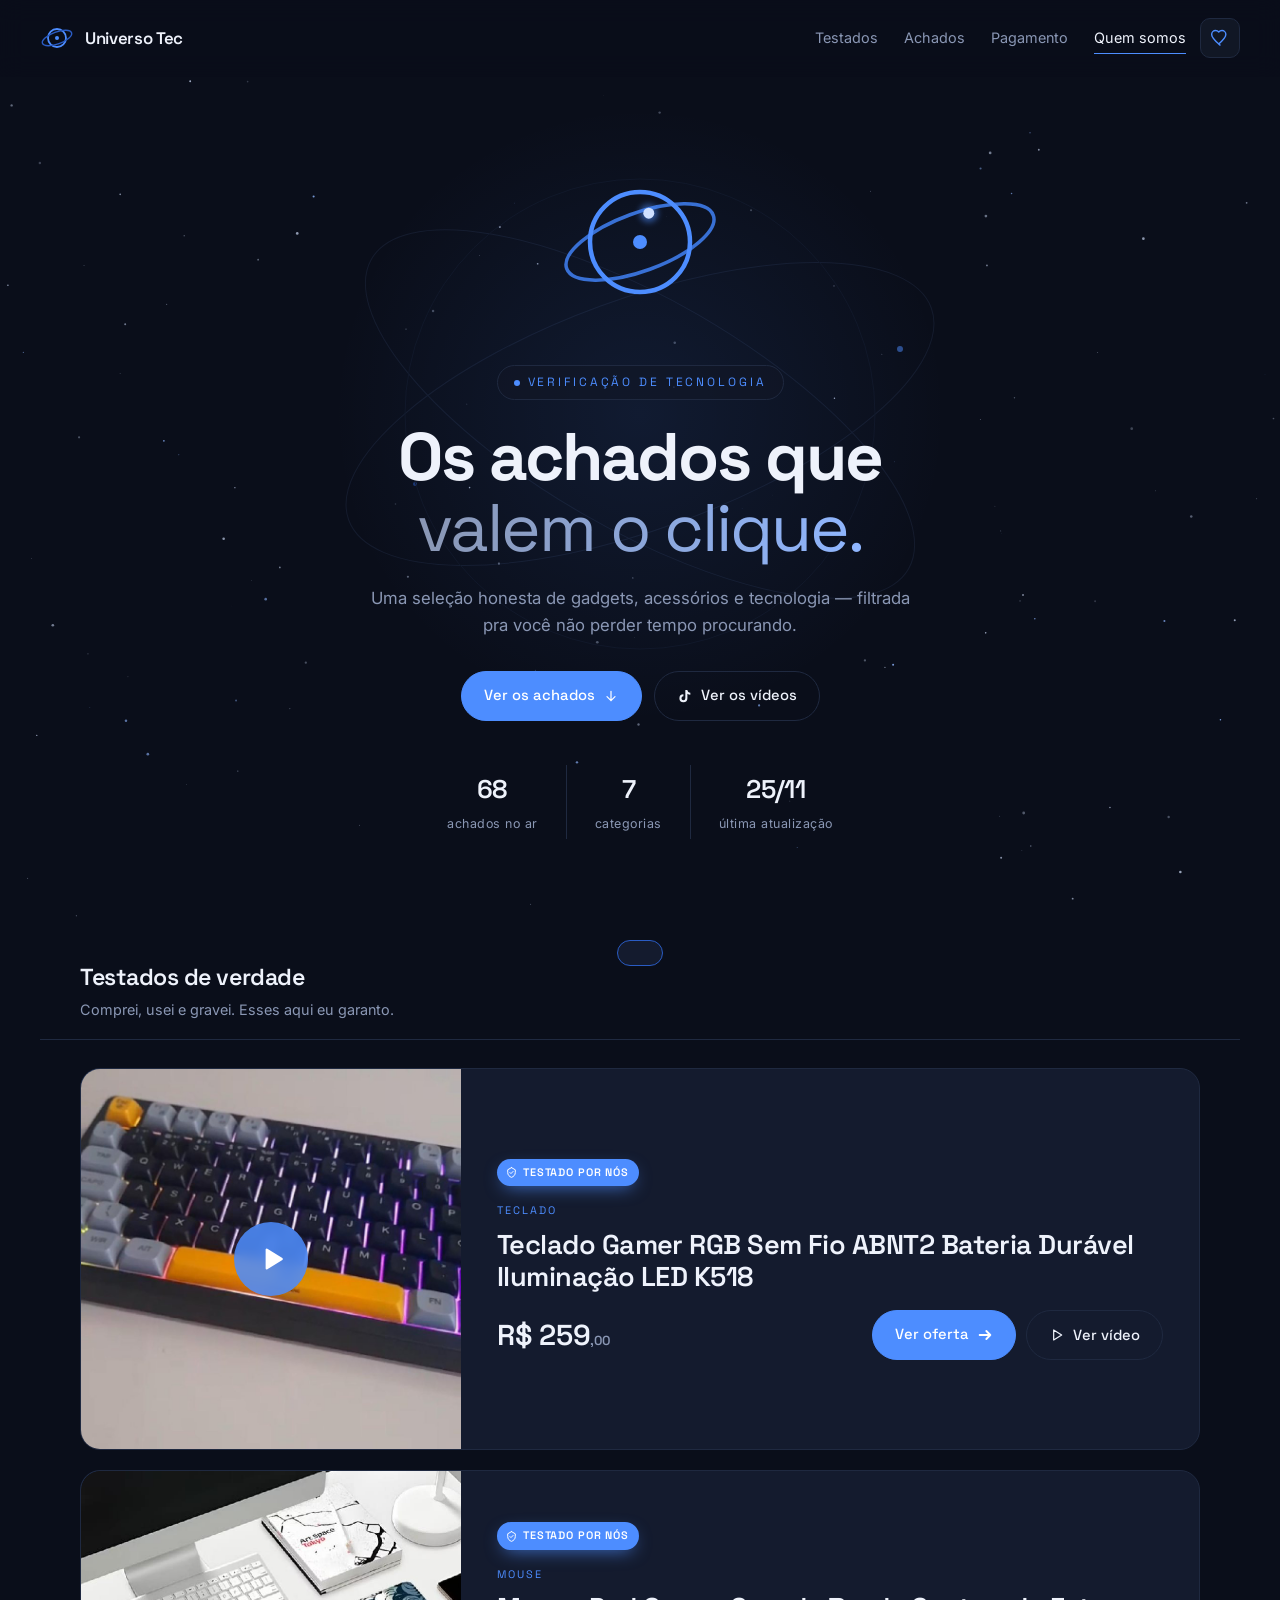
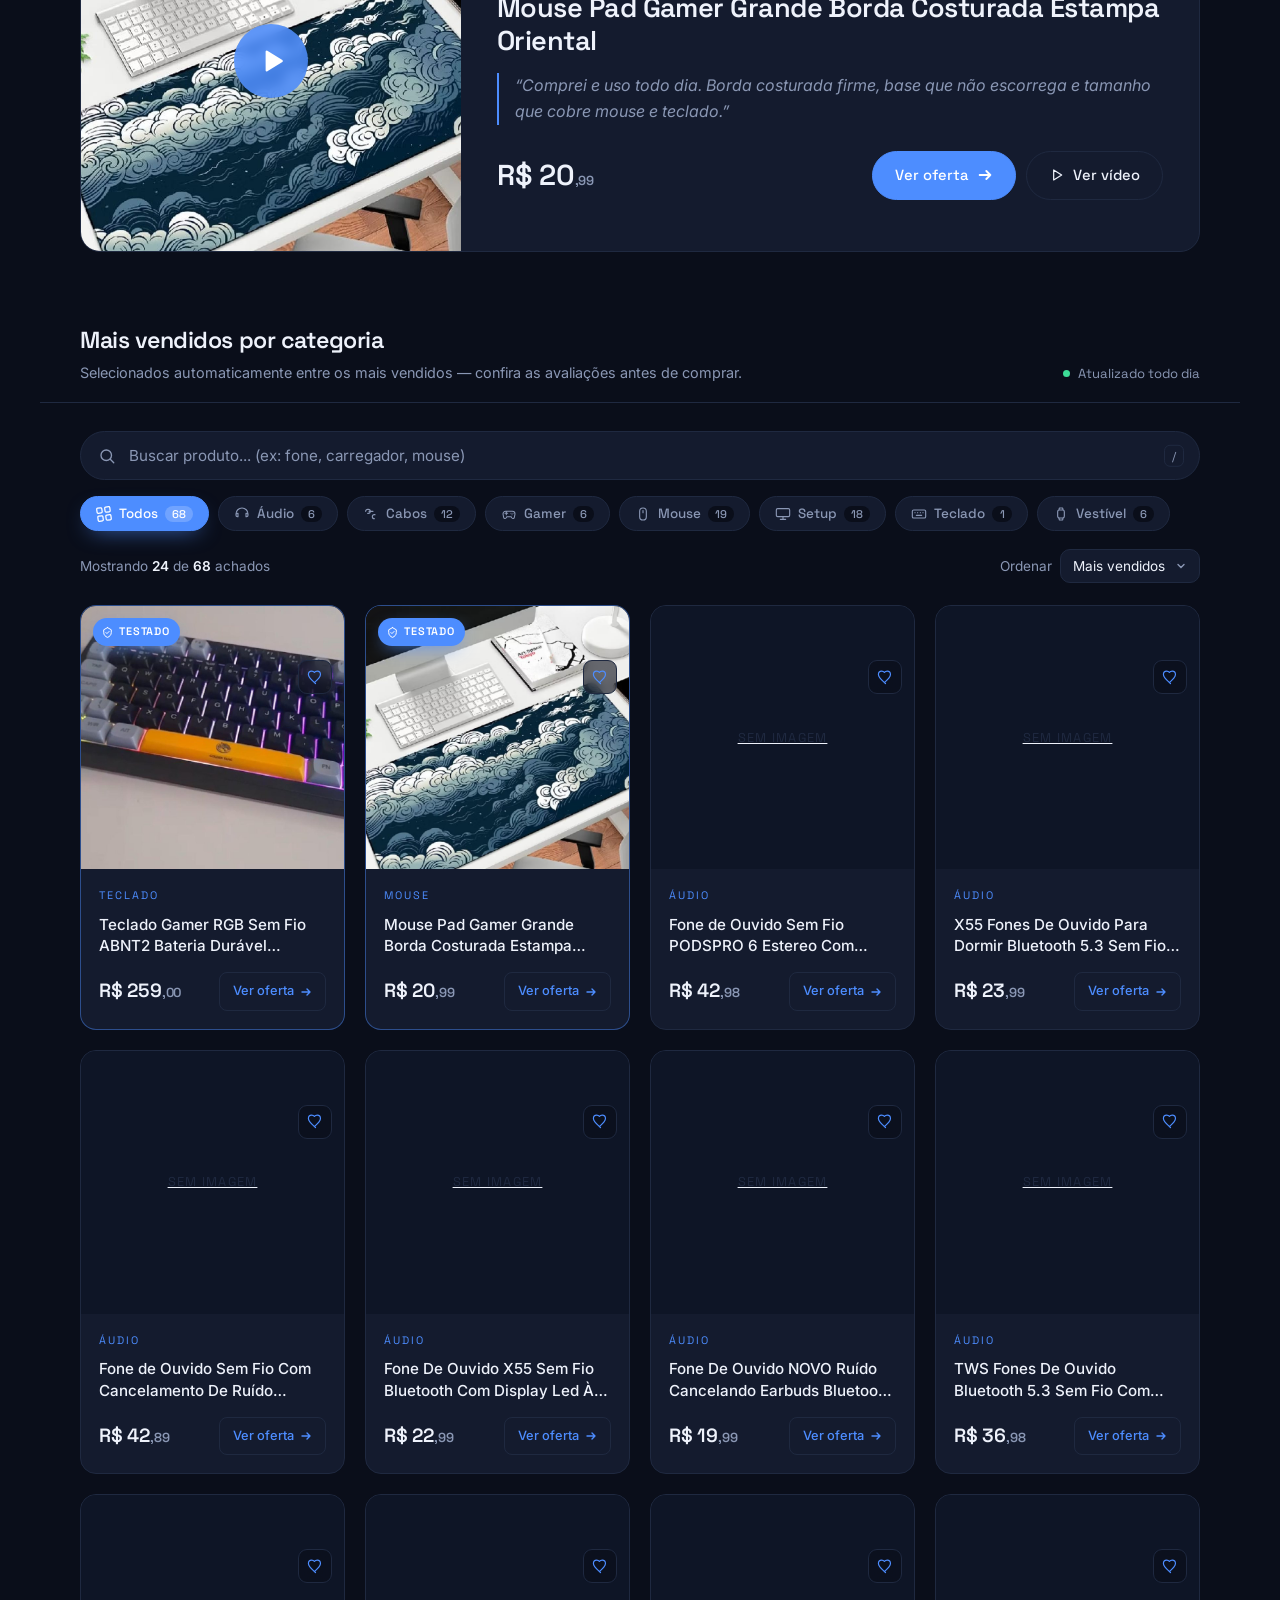
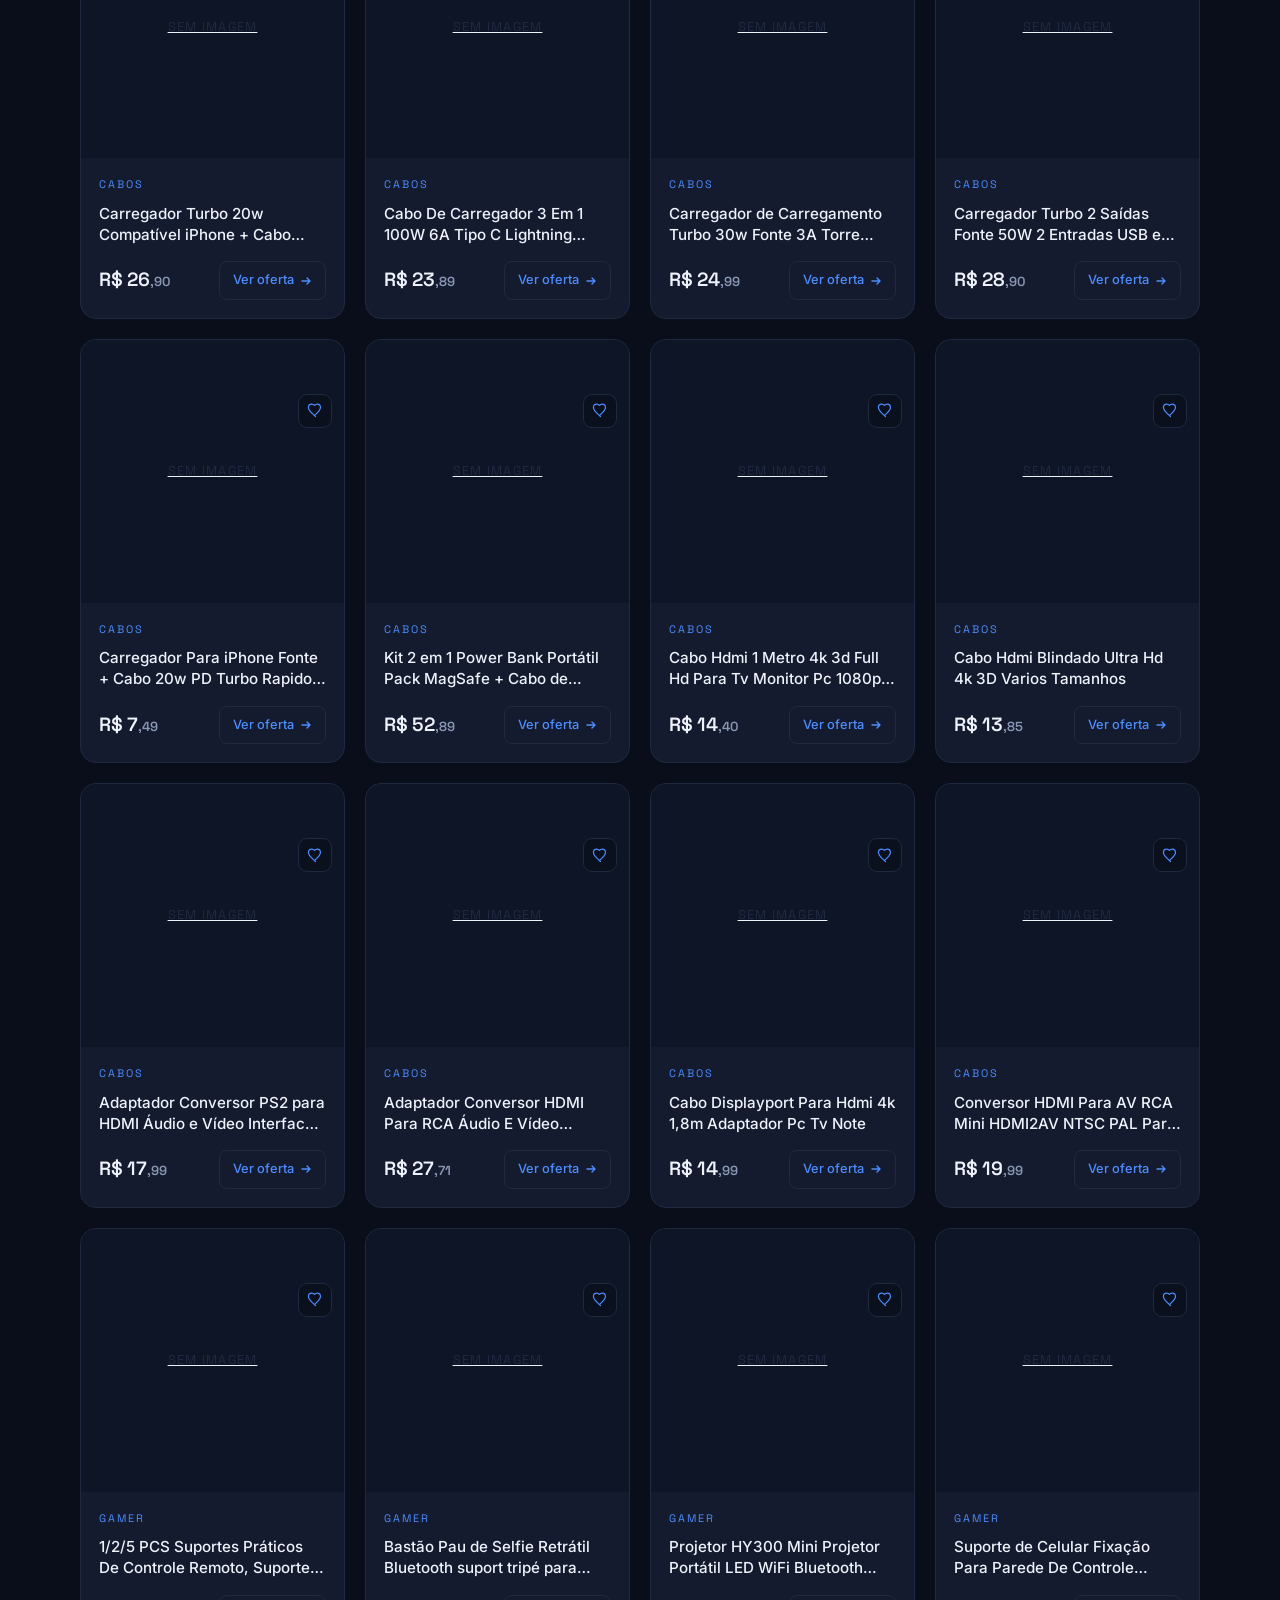
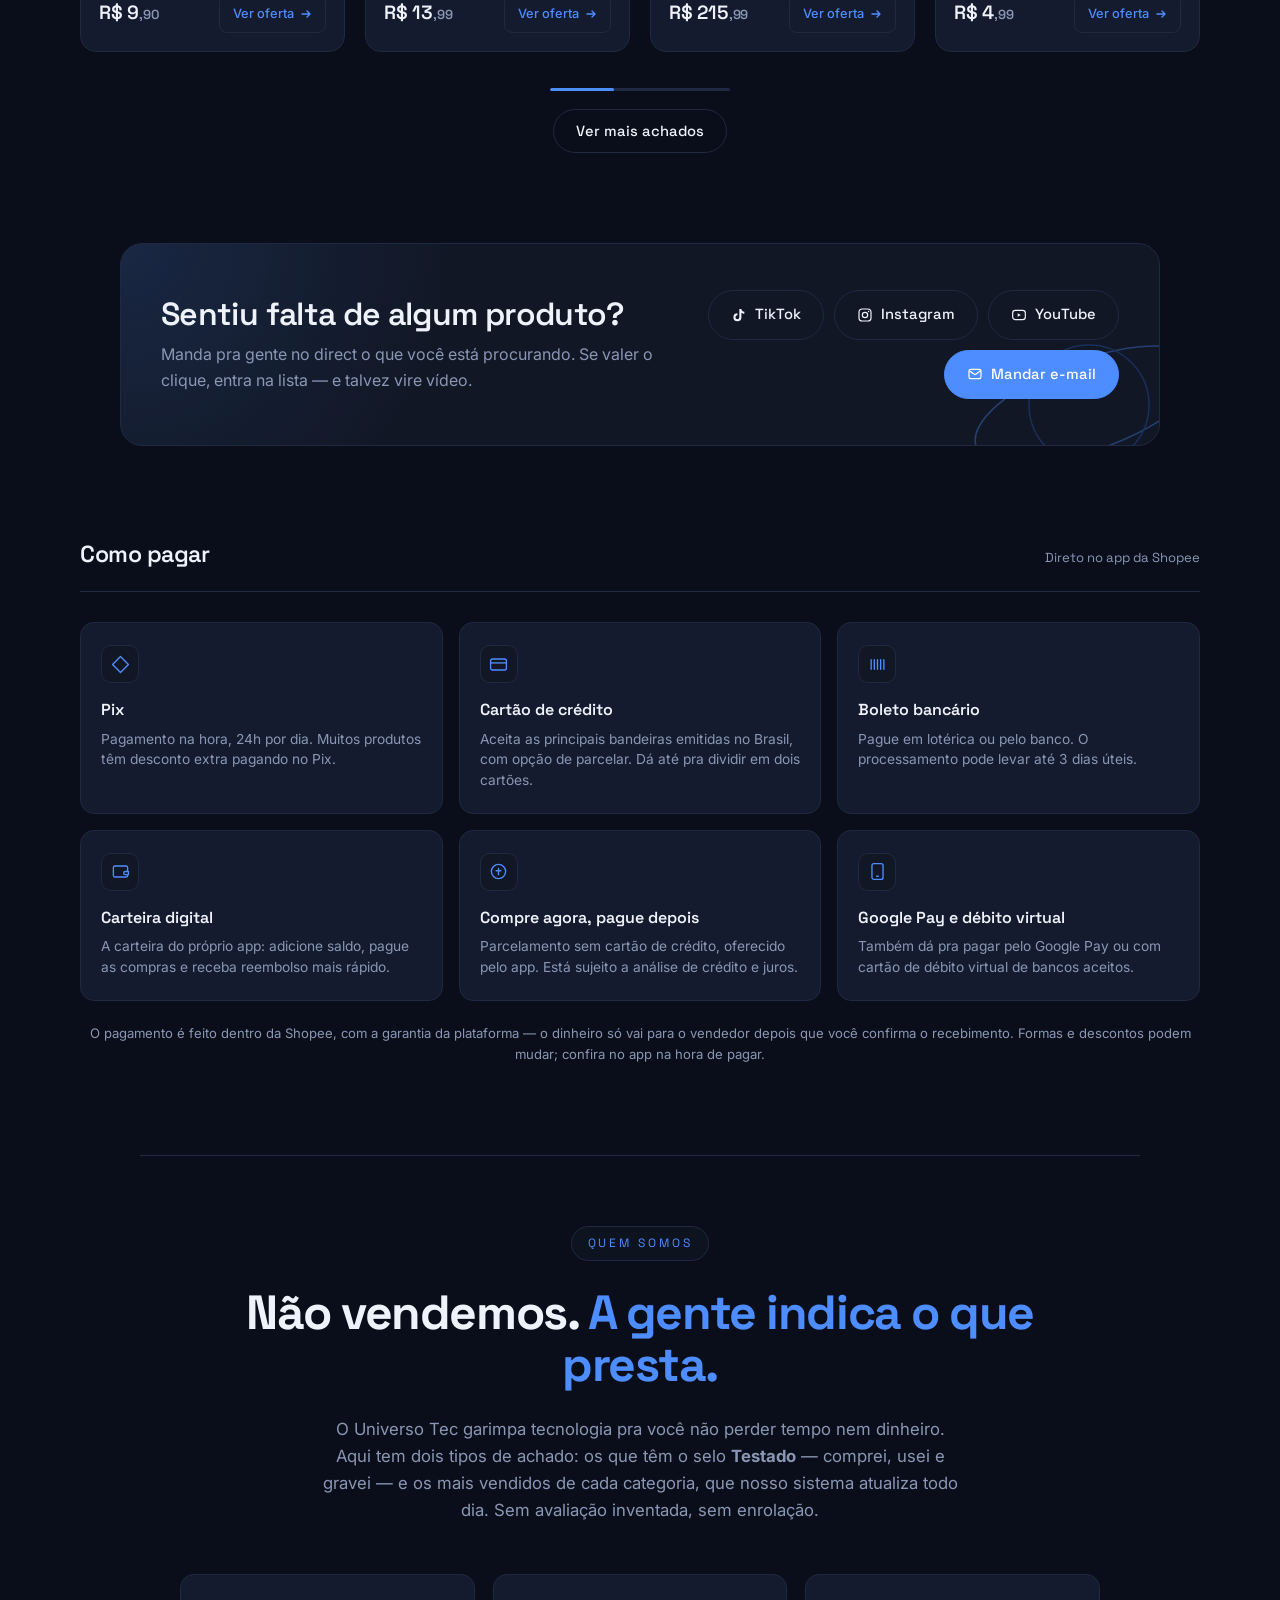
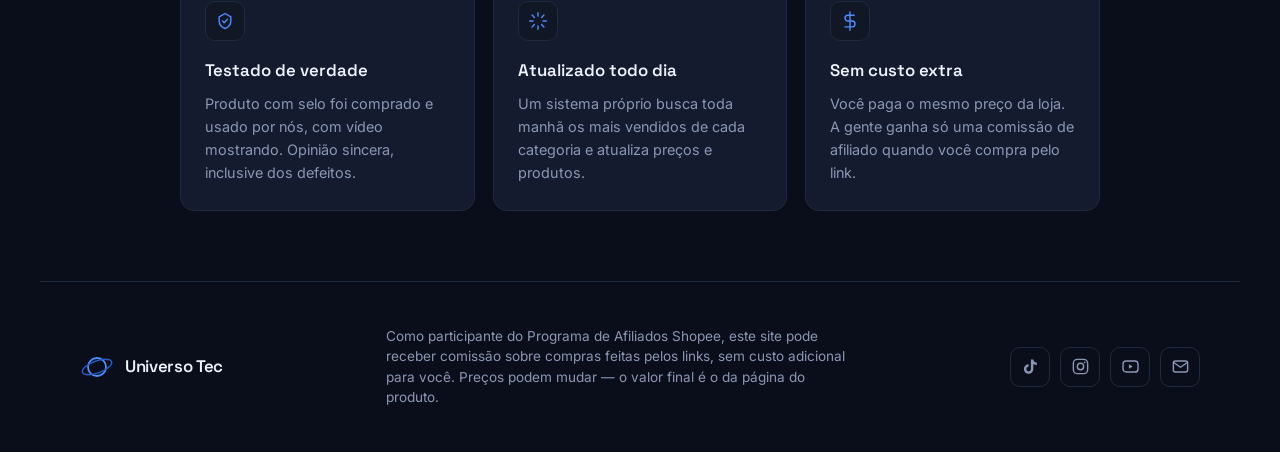
==== commit 35503a42: "Atualiza produtos automaticamente" ====
--- a/index.html
+++ b/index.html
@@ -564,9 +564,9 @@
         <a class="botao botao-ghost" href="https://www.tiktok.com/@universo_tec_shop" target="_blank" rel="noopener"><svg viewBox="0 0 24 24" fill="none"><path d="M15.5 3c.4 2.3 1.9 3.9 4.5 4.1v3.1c-1.6 0-3.1-.5-4.4-1.4v6.4A6 6 0 119.6 9.2v3.2a2.9 2.9 0 102.9 2.9V3h3z" fill="currentColor"/></svg>Ver os vídeos</a>
       </div>
       <div class="stats entrar" style="--i:5">
-        <div class="stat"><strong data-contar="107">107</strong><span>achados no ar</span></div>
-        <div class="stat"><strong data-contar="9">9</strong><span>categorias</span></div>
-        <div class="stat"><strong><time datetime="2026-11-24T17:03-03:00">24/11</time></strong><span>última atualização</span></div>
+        <div class="stat"><strong data-contar="68">68</strong><span>achados no ar</span></div>
+        <div class="stat"><strong data-contar="7">7</strong><span>categorias</span></div>
+        <div class="stat"><strong><time datetime="2026-11-25T16:02-03:00">25/11</time></strong><span>última atualização</span></div>
       </div>
     </div>
   </section>
@@ -635,16 +635,14 @@
         <kbd class="busca-atalho" aria-hidden="true">/</kbd>
       </div>
       <div class="filtros" id="filtros" role="toolbar" aria-label="Filtrar por categoria">
-      <button class="filtro ativo" data-filtro="todos" aria-pressed="true"><svg viewBox="0 0 24 24" fill="none"><rect x="3" y="3" width="7" height="7" rx="1.5" stroke-width="1.7"/><rect x="14" y="3" width="7" height="7" rx="1.5" stroke-width="1.7"/><rect x="3" y="14" width="7" height="7" rx="1.5" stroke-width="1.7"/><rect x="14" y="14" width="7" height="7" rx="1.5" stroke-width="1.7"/></svg>Todos <span class="filtro-num">107</span></button>
-      <button class="filtro" data-filtro="audio" aria-pressed="false"><svg viewBox="0 0 24 24" fill="none"><path d="M3 14v-2a9 9 0 0118 0v2M3 14a2 2 0 002 2h1v-5H5a2 2 0 00-2 2zM21 14a2 2 0 01-2 2h-1v-5h1a2 2 0 012 2z" stroke-width="1.7" stroke-linejoin="round"/></svg>Áudio <span class="filtro-num">12</span></button>
-      <button class="filtro" data-filtro="cabos" aria-pressed="false"><svg viewBox="0 0 24 24" fill="none"><path d="M4 8a3 3 0 013-3h1a3 3 0 010 6H7m10 8a3 3 0 01-3-3v0a3 3 0 013-3h1M9 8h6" stroke-width="1.7" stroke-linecap="round"/></svg>Cabos <span class="filtro-num">18</span></button>
-      <button class="filtro" data-filtro="carregamento" aria-pressed="false"><svg viewBox="0 0 24 24" fill="none"><path d="M13 2L4.5 12.5a1 1 0 00.8 1.6H11l-1 7.9L18.5 11a1 1 0 00-.8-1.6H12l1-7.4z" stroke-width="1.7" stroke-linejoin="round"/></svg>Carregamento <span class="filtro-num">12</span></button>
-      <button class="filtro" data-filtro="celular" aria-pressed="false"><svg viewBox="0 0 24 24" fill="none"><rect x="6" y="2" width="12" height="20" rx="2.5" stroke-width="1.7"/><path d="M11 18h2" stroke-width="1.7" stroke-linecap="round"/></svg>Celular <span class="filtro-num">12</span></button>
-      <button class="filtro" data-filtro="gamer" aria-pressed="false"><svg viewBox="0 0 24 24" fill="none"><path d="M6 11h4M8 9v4M15 11h.01M18 11h.01M16.5 13h.01M17 8H7a4 4 0 00-4 4l1 5a2 2 0 003.5 1l1.5-2h6l1.5 2a2 2 0 003.5-1l1-5a4 4 0 00-4-4z" stroke-width="1.6" stroke-linecap="round" stroke-linejoin="round"/></svg>Gamer <span class="filtro-num">5</span></button>
-      <button class="filtro" data-filtro="mouse" aria-pressed="false"><svg viewBox="0 0 24 24" fill="none"><rect x="7" y="3" width="10" height="18" rx="5" stroke-width="1.7"/><path d="M12 7v3" stroke-width="1.7" stroke-linecap="round"/></svg>Mouse <span class="filtro-num">21</span></button>
-      <button class="filtro" data-filtro="setup" aria-pressed="false"><svg viewBox="0 0 24 24" fill="none"><rect x="2" y="4" width="20" height="12" rx="2" stroke-width="1.7"/><path d="M8 20h8M12 16v4" stroke-width="1.7" stroke-linecap="round"/></svg>Setup <span class="filtro-num">12</span></button>
-      <button class="filtro" data-filtro="teclado" aria-pressed="false"><svg viewBox="0 0 24 24" fill="none"><rect x="2" y="6" width="20" height="12" rx="2" stroke-width="1.7"/><path d="M6 10h.01M10 10h.01M14 10h.01M18 10h.01M8 14h8" stroke-width="1.7" stroke-linecap="round"/></svg>Teclado <span class="filtro-num">7</span></button>
-      <button class="filtro" data-filtro="vestivel" aria-pressed="false"><svg viewBox="0 0 24 24" fill="none"><rect x="7" y="6" width="10" height="12" rx="2.5" stroke-width="1.7"/><path d="M9 6l.5-3h5l.5 3M9 18l.5 3h5l.5-3" stroke-width="1.7" stroke-linejoin="round"/></svg>Vestível <span class="filtro-num">8</span></button>
+      <button class="filtro ativo" data-filtro="todos" aria-pressed="true"><svg viewBox="0 0 24 24" fill="none"><rect x="3" y="3" width="7" height="7" rx="1.5" stroke-width="1.7"/><rect x="14" y="3" width="7" height="7" rx="1.5" stroke-width="1.7"/><rect x="3" y="14" width="7" height="7" rx="1.5" stroke-width="1.7"/><rect x="14" y="14" width="7" height="7" rx="1.5" stroke-width="1.7"/></svg>Todos <span class="filtro-num">68</span></button>
+      <button class="filtro" data-filtro="audio" aria-pressed="false"><svg viewBox="0 0 24 24" fill="none"><path d="M3 14v-2a9 9 0 0118 0v2M3 14a2 2 0 002 2h1v-5H5a2 2 0 00-2 2zM21 14a2 2 0 01-2 2h-1v-5h1a2 2 0 012 2z" stroke-width="1.7" stroke-linejoin="round"/></svg>Áudio <span class="filtro-num">6</span></button>
+      <button class="filtro" data-filtro="cabos" aria-pressed="false"><svg viewBox="0 0 24 24" fill="none"><path d="M4 8a3 3 0 013-3h1a3 3 0 010 6H7m10 8a3 3 0 01-3-3v0a3 3 0 013-3h1M9 8h6" stroke-width="1.7" stroke-linecap="round"/></svg>Cabos <span class="filtro-num">12</span></button>
+      <button class="filtro" data-filtro="gamer" aria-pressed="false"><svg viewBox="0 0 24 24" fill="none"><path d="M6 11h4M8 9v4M15 11h.01M18 11h.01M16.5 13h.01M17 8H7a4 4 0 00-4 4l1 5a2 2 0 003.5 1l1.5-2h6l1.5 2a2 2 0 003.5-1l1-5a4 4 0 00-4-4z" stroke-width="1.6" stroke-linecap="round" stroke-linejoin="round"/></svg>Gamer <span class="filtro-num">6</span></button>
+      <button class="filtro" data-filtro="mouse" aria-pressed="false"><svg viewBox="0 0 24 24" fill="none"><rect x="7" y="3" width="10" height="18" rx="5" stroke-width="1.7"/><path d="M12 7v3" stroke-width="1.7" stroke-linecap="round"/></svg>Mouse <span class="filtro-num">19</span></button>
+      <button class="filtro" data-filtro="setup" aria-pressed="false"><svg viewBox="0 0 24 24" fill="none"><rect x="2" y="4" width="20" height="12" rx="2" stroke-width="1.7"/><path d="M8 20h8M12 16v4" stroke-width="1.7" stroke-linecap="round"/></svg>Setup <span class="filtro-num">18</span></button>
+      <button class="filtro" data-filtro="teclado" aria-pressed="false"><svg viewBox="0 0 24 24" fill="none"><rect x="2" y="6" width="20" height="12" rx="2" stroke-width="1.7"/><path d="M6 10h.01M10 10h.01M14 10h.01M18 10h.01M8 14h8" stroke-width="1.7" stroke-linecap="round"/></svg>Teclado <span class="filtro-num">1</span></button>
+      <button class="filtro" data-filtro="vestivel" aria-pressed="false"><svg viewBox="0 0 24 24" fill="none"><rect x="7" y="6" width="10" height="12" rx="2.5" stroke-width="1.7"/><path d="M9 6l.5-3h5l.5 3M9 18l.5 3h5l.5-3" stroke-width="1.7" stroke-linejoin="round"/></svg>Vestível <span class="filtro-num">6</span></button>
       </div>
       <div class="resultado-barra">
         <div class="resultado-info" id="resultadoInfo" aria-live="polite"></div>
@@ -691,199 +689,103 @@
           </div>
         </div>
       </article>
-      <article class="card" data-cat="audio" data-id="819bee1079" data-preco="27.48" data-ordem="2">
-        
-        <div class="card-acoes">
-          <button class="card-btn card-share" title="Compartilhar" aria-label="Compartilhar"><svg viewBox="0 0 24 24" fill="none"><path d="M4 12v7a2 2 0 002 2h12a2 2 0 002-2v-7M16 6l-4-4-4 4M12 2v13" stroke="currentColor" stroke-width="1.8" stroke-linecap="round" stroke-linejoin="round"/></svg></button>
-          <button class="card-btn card-fav" title="Favoritar" aria-label="Favoritar"><svg viewBox="0 0 24 24" fill="none"><path class="heart-fill" d="M12 20.5l-1.4-1.27C5.4 14.55 2 11.47 2 7.7 2 5.1 4.02 3 6.6 3c1.54 0 3.02.72 3.9 1.86C11.38 3.72 12.86 3 14.4 3 16.98 3 19 5.1 19 7.7c0 3.77-3.4 6.85-8.6 11.53L12 20.5z"/><path d="M12 20.5l-1.4-1.27C5.4 14.55 2 11.47 2 7.7 2 5.1 4.02 3 6.6 3c1.54 0 3.02.72 3.9 1.86C11.38 3.72 12.86 3 14.4 3 16.98 3 19 5.1 19 7.7c0 3.77-3.4 6.85-8.6 11.53L12 20.5z" stroke="#4d8dff" stroke-width="1.7" stroke-linejoin="round"/></svg></button>
-        </div>
-        <a class="card-img" href="https://s.shopee.com.br/6q2XTg19GQ" target="_blank" rel="noopener sponsored" tabindex="-1" aria-hidden="true"><img src="https://cf.shopee.com.br/file/sg-11134201-7rff1-m96a3707agyh54" alt="K12 Caixa de som sem fio com microfone Karaokê, Mini Alto-falante Bluetooth portátil 1/2 Mic" loading="lazy" decoding="async"></a>
+      <article class="card" data-cat="audio" data-id="f3b22a4f3a" data-preco="42.98" data-ordem="2">
+        
+        <div class="card-acoes">
+          <button class="card-btn card-share" title="Compartilhar" aria-label="Compartilhar"><svg viewBox="0 0 24 24" fill="none"><path d="M4 12v7a2 2 0 002 2h12a2 2 0 002-2v-7M16 6l-4-4-4 4M12 2v13" stroke="currentColor" stroke-width="1.8" stroke-linecap="round" stroke-linejoin="round"/></svg></button>
+          <button class="card-btn card-fav" title="Favoritar" aria-label="Favoritar"><svg viewBox="0 0 24 24" fill="none"><path class="heart-fill" d="M12 20.5l-1.4-1.27C5.4 14.55 2 11.47 2 7.7 2 5.1 4.02 3 6.6 3c1.54 0 3.02.72 3.9 1.86C11.38 3.72 12.86 3 14.4 3 16.98 3 19 5.1 19 7.7c0 3.77-3.4 6.85-8.6 11.53L12 20.5z"/><path d="M12 20.5l-1.4-1.27C5.4 14.55 2 11.47 2 7.7 2 5.1 4.02 3 6.6 3c1.54 0 3.02.72 3.9 1.86C11.38 3.72 12.86 3 14.4 3 16.98 3 19 5.1 19 7.7c0 3.77-3.4 6.85-8.6 11.53L12 20.5z" stroke="#4d8dff" stroke-width="1.7" stroke-linejoin="round"/></svg></button>
+        </div>
+        <a class="card-img" href="https://s.shopee.com.br/2BGgOApQm2" target="_blank" rel="noopener sponsored" tabindex="-1" aria-hidden="true"><img src="https://cf.shopee.com.br/file/sg-11134201-82608-mmfzk1001czo45" alt="Fone de Ouvido Sem Fio PODSPRO 6 Estereo Com Cancelamento De Ruído Bluetooth Pop-Up para iOS E Android" loading="lazy" decoding="async"></a>
         <div class="card-body">
           <div class="card-cat">Áudio</div>
-          <h3 class="card-name">K12 Caixa de som sem fio com microfone Karaokê, Mini Alto-falante Bluetooth portátil 1/2 Mic</h3>
-          <div class="card-foot">
-            <div class="card-price">R$ 27<span class="cents">,48</span></div>
-            <a class="card-link" href="https://s.shopee.com.br/6q2XTg19GQ" target="_blank" rel="noopener sponsored">Ver oferta <svg width="12" height="12" viewBox="0 0 12 12" fill="none"><path d="M2 6h8M7 3l3 3-3 3" stroke="currentColor" stroke-width="1.4" stroke-linecap="round" stroke-linejoin="round"/></svg></a>
-          </div>
-        </div>
-      </article>
-      <article class="card" data-cat="audio" data-id="e2b594c787" data-preco="46.99" data-ordem="3">
-        
-        <div class="card-acoes">
-          <button class="card-btn card-share" title="Compartilhar" aria-label="Compartilhar"><svg viewBox="0 0 24 24" fill="none"><path d="M4 12v7a2 2 0 002 2h12a2 2 0 002-2v-7M16 6l-4-4-4 4M12 2v13" stroke="currentColor" stroke-width="1.8" stroke-linecap="round" stroke-linejoin="round"/></svg></button>
-          <button class="card-btn card-fav" title="Favoritar" aria-label="Favoritar"><svg viewBox="0 0 24 24" fill="none"><path class="heart-fill" d="M12 20.5l-1.4-1.27C5.4 14.55 2 11.47 2 7.7 2 5.1 4.02 3 6.6 3c1.54 0 3.02.72 3.9 1.86C11.38 3.72 12.86 3 14.4 3 16.98 3 19 5.1 19 7.7c0 3.77-3.4 6.85-8.6 11.53L12 20.5z"/><path d="M12 20.5l-1.4-1.27C5.4 14.55 2 11.47 2 7.7 2 5.1 4.02 3 6.6 3c1.54 0 3.02.72 3.9 1.86C11.38 3.72 12.86 3 14.4 3 16.98 3 19 5.1 19 7.7c0 3.77-3.4 6.85-8.6 11.53L12 20.5z" stroke="#4d8dff" stroke-width="1.7" stroke-linejoin="round"/></svg></button>
-        </div>
-        <a class="card-img" href="https://s.shopee.com.br/6fj7HN1mbP" target="_blank" rel="noopener sponsored" tabindex="-1" aria-hidden="true"><img src="https://cf.shopee.com.br/file/br-11134207-81z1k-mh4dohuahhc099" alt="Alaxe5 Generation Original Speaker Immediate Shipping Best Price" loading="lazy" decoding="async"></a>
+          <h3 class="card-name">Fone de Ouvido Sem Fio PODSPRO 6 Estereo Com Cancelamento De Ruído Bluetooth Pop-Up para iOS E Android</h3>
+          <div class="card-foot">
+            <div class="card-price">R$ 42<span class="cents">,98</span></div>
+            <a class="card-link" href="https://s.shopee.com.br/2BGgOApQm2" target="_blank" rel="noopener sponsored">Ver oferta <svg width="12" height="12" viewBox="0 0 12 12" fill="none"><path d="M2 6h8M7 3l3 3-3 3" stroke="currentColor" stroke-width="1.4" stroke-linecap="round" stroke-linejoin="round"/></svg></a>
+          </div>
+        </div>
+      </article>
+      <article class="card" data-cat="audio" data-id="97acc21dea" data-preco="23.99" data-ordem="3">
+        
+        <div class="card-acoes">
+          <button class="card-btn card-share" title="Compartilhar" aria-label="Compartilhar"><svg viewBox="0 0 24 24" fill="none"><path d="M4 12v7a2 2 0 002 2h12a2 2 0 002-2v-7M16 6l-4-4-4 4M12 2v13" stroke="currentColor" stroke-width="1.8" stroke-linecap="round" stroke-linejoin="round"/></svg></button>
+          <button class="card-btn card-fav" title="Favoritar" aria-label="Favoritar"><svg viewBox="0 0 24 24" fill="none"><path class="heart-fill" d="M12 20.5l-1.4-1.27C5.4 14.55 2 11.47 2 7.7 2 5.1 4.02 3 6.6 3c1.54 0 3.02.72 3.9 1.86C11.38 3.72 12.86 3 14.4 3 16.98 3 19 5.1 19 7.7c0 3.77-3.4 6.85-8.6 11.53L12 20.5z"/><path d="M12 20.5l-1.4-1.27C5.4 14.55 2 11.47 2 7.7 2 5.1 4.02 3 6.6 3c1.54 0 3.02.72 3.9 1.86C11.38 3.72 12.86 3 14.4 3 16.98 3 19 5.1 19 7.7c0 3.77-3.4 6.85-8.6 11.53L12 20.5z" stroke="#4d8dff" stroke-width="1.7" stroke-linejoin="round"/></svg></button>
+        </div>
+        <a class="card-img" href="https://s.shopee.com.br/20xGBrq471" target="_blank" rel="noopener sponsored" tabindex="-1" aria-hidden="true"><img src="https://cf.shopee.com.br/file/sg-11134201-825an-muke6ixe92ps5b" alt="X55 Fones De Ouvido Para Dormir Bluetooth 5.3 Sem Fio HiFi Estéreo Com Cancelamento De Ruído À Prova D'água Fone Es" loading="lazy" decoding="async"></a>
         <div class="card-body">
           <div class="card-cat">Áudio</div>
-          <h3 class="card-name">Alaxe5 Generation Original Speaker Immediate Shipping Best Price</h3>
-          <div class="card-foot">
-            <div class="card-price">R$ 46<span class="cents">,99</span></div>
-            <a class="card-link" href="https://s.shopee.com.br/6fj7HN1mbP" target="_blank" rel="noopener sponsored">Ver oferta <svg width="12" height="12" viewBox="0 0 12 12" fill="none"><path d="M2 6h8M7 3l3 3-3 3" stroke="currentColor" stroke-width="1.4" stroke-linecap="round" stroke-linejoin="round"/></svg></a>
-          </div>
-        </div>
-      </article>
-      <article class="card" data-cat="audio" data-id="daf7b95b8f" data-preco="99.99" data-ordem="4">
-        
-        <div class="card-acoes">
-          <button class="card-btn card-share" title="Compartilhar" aria-label="Compartilhar"><svg viewBox="0 0 24 24" fill="none"><path d="M4 12v7a2 2 0 002 2h12a2 2 0 002-2v-7M16 6l-4-4-4 4M12 2v13" stroke="currentColor" stroke-width="1.8" stroke-linecap="round" stroke-linejoin="round"/></svg></button>
-          <button class="card-btn card-fav" title="Favoritar" aria-label="Favoritar"><svg viewBox="0 0 24 24" fill="none"><path class="heart-fill" d="M12 20.5l-1.4-1.27C5.4 14.55 2 11.47 2 7.7 2 5.1 4.02 3 6.6 3c1.54 0 3.02.72 3.9 1.86C11.38 3.72 12.86 3 14.4 3 16.98 3 19 5.1 19 7.7c0 3.77-3.4 6.85-8.6 11.53L12 20.5z"/><path d="M12 20.5l-1.4-1.27C5.4 14.55 2 11.47 2 7.7 2 5.1 4.02 3 6.6 3c1.54 0 3.02.72 3.9 1.86C11.38 3.72 12.86 3 14.4 3 16.98 3 19 5.1 19 7.7c0 3.77-3.4 6.85-8.6 11.53L12 20.5z" stroke="#4d8dff" stroke-width="1.7" stroke-linejoin="round"/></svg></button>
-        </div>
-        <a class="card-img" href="https://s.shopee.com.br/6VPh542PwO" target="_blank" rel="noopener sponsored" tabindex="-1" aria-hidden="true"><img src="https://cf.shopee.com.br/file/br-11134207-7r98o-lqo1mmf95gcjc2" alt="Caixa de som Bluetooth Portátil Com Led RGB Portátil FM USB TWS 30W Para Praia, Festa ou Viagem" loading="lazy" decoding="async"></a>
+          <h3 class="card-name">X55 Fones De Ouvido Para Dormir Bluetooth 5.3 Sem Fio HiFi Estéreo Com Cancelamento De Ruído À Prova D'água Fone Es</h3>
+          <div class="card-foot">
+            <div class="card-price">R$ 23<span class="cents">,99</span></div>
+            <a class="card-link" href="https://s.shopee.com.br/20xGBrq471" target="_blank" rel="noopener sponsored">Ver oferta <svg width="12" height="12" viewBox="0 0 12 12" fill="none"><path d="M2 6h8M7 3l3 3-3 3" stroke="currentColor" stroke-width="1.4" stroke-linecap="round" stroke-linejoin="round"/></svg></a>
+          </div>
+        </div>
+      </article>
+      <article class="card" data-cat="audio" data-id="c64025e840" data-preco="42.89" data-ordem="4">
+        
+        <div class="card-acoes">
+          <button class="card-btn card-share" title="Compartilhar" aria-label="Compartilhar"><svg viewBox="0 0 24 24" fill="none"><path d="M4 12v7a2 2 0 002 2h12a2 2 0 002-2v-7M16 6l-4-4-4 4M12 2v13" stroke="currentColor" stroke-width="1.8" stroke-linecap="round" stroke-linejoin="round"/></svg></button>
+          <button class="card-btn card-fav" title="Favoritar" aria-label="Favoritar"><svg viewBox="0 0 24 24" fill="none"><path class="heart-fill" d="M12 20.5l-1.4-1.27C5.4 14.55 2 11.47 2 7.7 2 5.1 4.02 3 6.6 3c1.54 0 3.02.72 3.9 1.86C11.38 3.72 12.86 3 14.4 3 16.98 3 19 5.1 19 7.7c0 3.77-3.4 6.85-8.6 11.53L12 20.5z"/><path d="M12 20.5l-1.4-1.27C5.4 14.55 2 11.47 2 7.7 2 5.1 4.02 3 6.6 3c1.54 0 3.02.72 3.9 1.86C11.38 3.72 12.86 3 14.4 3 16.98 3 19 5.1 19 7.7c0 3.77-3.4 6.85-8.6 11.53L12 20.5z" stroke="#4d8dff" stroke-width="1.7" stroke-linejoin="round"/></svg></button>
+        </div>
+        <a class="card-img" href="https://s.shopee.com.br/1qdpzYqhS0" target="_blank" rel="noopener sponsored" tabindex="-1" aria-hidden="true"><img src="https://cf.shopee.com.br/file/sg-11134201-7rffm-m4f5wo6pi7mjaa" alt="Fone de Ouvido Sem Fio Com Cancelamento De Ruído Bluetooth Pop-Up" loading="lazy" decoding="async"></a>
         <div class="card-body">
           <div class="card-cat">Áudio</div>
-          <h3 class="card-name">Caixa de som Bluetooth Portátil Com Led RGB Portátil FM USB TWS 30W Para Praia, Festa ou Viagem</h3>
-          <div class="card-foot">
-            <div class="card-price">R$ 99<span class="cents">,99</span></div>
-            <a class="card-link" href="https://s.shopee.com.br/6VPh542PwO" target="_blank" rel="noopener sponsored">Ver oferta <svg width="12" height="12" viewBox="0 0 12 12" fill="none"><path d="M2 6h8M7 3l3 3-3 3" stroke="currentColor" stroke-width="1.4" stroke-linecap="round" stroke-linejoin="round"/></svg></a>
-          </div>
-        </div>
-      </article>
-      <article class="card" data-cat="audio" data-id="d16b206f67" data-preco="19.99" data-ordem="5">
-        
-        <div class="card-acoes">
-          <button class="card-btn card-share" title="Compartilhar" aria-label="Compartilhar"><svg viewBox="0 0 24 24" fill="none"><path d="M4 12v7a2 2 0 002 2h12a2 2 0 002-2v-7M16 6l-4-4-4 4M12 2v13" stroke="currentColor" stroke-width="1.8" stroke-linecap="round" stroke-linejoin="round"/></svg></button>
-          <button class="card-btn card-fav" title="Favoritar" aria-label="Favoritar"><svg viewBox="0 0 24 24" fill="none"><path class="heart-fill" d="M12 20.5l-1.4-1.27C5.4 14.55 2 11.47 2 7.7 2 5.1 4.02 3 6.6 3c1.54 0 3.02.72 3.9 1.86C11.38 3.72 12.86 3 14.4 3 16.98 3 19 5.1 19 7.7c0 3.77-3.4 6.85-8.6 11.53L12 20.5z"/><path d="M12 20.5l-1.4-1.27C5.4 14.55 2 11.47 2 7.7 2 5.1 4.02 3 6.6 3c1.54 0 3.02.72 3.9 1.86C11.38 3.72 12.86 3 14.4 3 16.98 3 19 5.1 19 7.7c0 3.77-3.4 6.85-8.6 11.53L12 20.5z" stroke="#4d8dff" stroke-width="1.7" stroke-linejoin="round"/></svg></button>
-        </div>
-        <a class="card-img" href="https://s.shopee.com.br/6L6Gsl33HN" target="_blank" rel="noopener sponsored" tabindex="-1" aria-hidden="true"><img src="https://cf.shopee.com.br/file/2030e1f1c2027f94c1e2efc1c3920f0d" alt="Lampada Bluetooth De Led Caixa De Som C Controle Rgb 12W" loading="lazy" decoding="async"></a>
+          <h3 class="card-name">Fone de Ouvido Sem Fio Com Cancelamento De Ruído Bluetooth Pop-Up</h3>
+          <div class="card-foot">
+            <div class="card-price">R$ 42<span class="cents">,89</span></div>
+            <a class="card-link" href="https://s.shopee.com.br/1qdpzYqhS0" target="_blank" rel="noopener sponsored">Ver oferta <svg width="12" height="12" viewBox="0 0 12 12" fill="none"><path d="M2 6h8M7 3l3 3-3 3" stroke="currentColor" stroke-width="1.4" stroke-linecap="round" stroke-linejoin="round"/></svg></a>
+          </div>
+        </div>
+      </article>
+      <article class="card" data-cat="audio" data-id="3d35ff2b2c" data-preco="22.99" data-ordem="5">
+        
+        <div class="card-acoes">
+          <button class="card-btn card-share" title="Compartilhar" aria-label="Compartilhar"><svg viewBox="0 0 24 24" fill="none"><path d="M4 12v7a2 2 0 002 2h12a2 2 0 002-2v-7M16 6l-4-4-4 4M12 2v13" stroke="currentColor" stroke-width="1.8" stroke-linecap="round" stroke-linejoin="round"/></svg></button>
+          <button class="card-btn card-fav" title="Favoritar" aria-label="Favoritar"><svg viewBox="0 0 24 24" fill="none"><path class="heart-fill" d="M12 20.5l-1.4-1.27C5.4 14.55 2 11.47 2 7.7 2 5.1 4.02 3 6.6 3c1.54 0 3.02.72 3.9 1.86C11.38 3.72 12.86 3 14.4 3 16.98 3 19 5.1 19 7.7c0 3.77-3.4 6.85-8.6 11.53L12 20.5z"/><path d="M12 20.5l-1.4-1.27C5.4 14.55 2 11.47 2 7.7 2 5.1 4.02 3 6.6 3c1.54 0 3.02.72 3.9 1.86C11.38 3.72 12.86 3 14.4 3 16.98 3 19 5.1 19 7.7c0 3.77-3.4 6.85-8.6 11.53L12 20.5z" stroke="#4d8dff" stroke-width="1.7" stroke-linejoin="round"/></svg></button>
+        </div>
+        <a class="card-img" href="https://s.shopee.com.br/1gKPnFrKmz" target="_blank" rel="noopener sponsored" tabindex="-1" aria-hidden="true"><img src="https://cf.shopee.com.br/file/br-11134207-820li-mm8wwjx3umfb75" alt="Fone De Ouvido X55 Sem Fio Bluetooth Com Display Led À Prova D'água" loading="lazy" decoding="async"></a>
         <div class="card-body">
           <div class="card-cat">Áudio</div>
-          <h3 class="card-name">Lampada Bluetooth De Led Caixa De Som C Controle Rgb 12W</h3>
+          <h3 class="card-name">Fone De Ouvido X55 Sem Fio Bluetooth Com Display Led À Prova D'água</h3>
+          <div class="card-foot">
+            <div class="card-price">R$ 22<span class="cents">,99</span></div>
+            <a class="card-link" href="https://s.shopee.com.br/1gKPnFrKmz" target="_blank" rel="noopener sponsored">Ver oferta <svg width="12" height="12" viewBox="0 0 12 12" fill="none"><path d="M2 6h8M7 3l3 3-3 3" stroke="currentColor" stroke-width="1.4" stroke-linecap="round" stroke-linejoin="round"/></svg></a>
+          </div>
+        </div>
+      </article>
+      <article class="card" data-cat="audio" data-id="5924160bd3" data-preco="19.99" data-ordem="6">
+        
+        <div class="card-acoes">
+          <button class="card-btn card-share" title="Compartilhar" aria-label="Compartilhar"><svg viewBox="0 0 24 24" fill="none"><path d="M4 12v7a2 2 0 002 2h12a2 2 0 002-2v-7M16 6l-4-4-4 4M12 2v13" stroke="currentColor" stroke-width="1.8" stroke-linecap="round" stroke-linejoin="round"/></svg></button>
+          <button class="card-btn card-fav" title="Favoritar" aria-label="Favoritar"><svg viewBox="0 0 24 24" fill="none"><path class="heart-fill" d="M12 20.5l-1.4-1.27C5.4 14.55 2 11.47 2 7.7 2 5.1 4.02 3 6.6 3c1.54 0 3.02.72 3.9 1.86C11.38 3.72 12.86 3 14.4 3 16.98 3 19 5.1 19 7.7c0 3.77-3.4 6.85-8.6 11.53L12 20.5z"/><path d="M12 20.5l-1.4-1.27C5.4 14.55 2 11.47 2 7.7 2 5.1 4.02 3 6.6 3c1.54 0 3.02.72 3.9 1.86C11.38 3.72 12.86 3 14.4 3 16.98 3 19 5.1 19 7.7c0 3.77-3.4 6.85-8.6 11.53L12 20.5z" stroke="#4d8dff" stroke-width="1.7" stroke-linejoin="round"/></svg></button>
+        </div>
+        <a class="card-img" href="https://s.shopee.com.br/1W0zawry7y" target="_blank" rel="noopener sponsored" tabindex="-1" aria-hidden="true"><img src="https://cf.shopee.com.br/file/sg-11134201-8224o-mhjfql4zsydg80" alt="Fone De Ouvido NOVO Ruído Cancelando Earbuds Bluetooth Sem Fio HiFi Stereo Com Carregamento De Visor Digital" loading="lazy" decoding="async"></a>
+        <div class="card-body">
+          <div class="card-cat">Áudio</div>
+          <h3 class="card-name">Fone De Ouvido NOVO Ruído Cancelando Earbuds Bluetooth Sem Fio HiFi Stereo Com Carregamento De Visor Digital</h3>
           <div class="card-foot">
             <div class="card-price">R$ 19<span class="cents">,99</span></div>
-            <a class="card-link" href="https://s.shopee.com.br/6L6Gsl33HN" target="_blank" rel="noopener sponsored">Ver oferta <svg width="12" height="12" viewBox="0 0 12 12" fill="none"><path d="M2 6h8M7 3l3 3-3 3" stroke="currentColor" stroke-width="1.4" stroke-linecap="round" stroke-linejoin="round"/></svg></a>
-          </div>
-        </div>
-      </article>
-      <article class="card" data-cat="audio" data-id="5820b3dc8b" data-preco="71.90" data-ordem="6">
-        
-        <div class="card-acoes">
-          <button class="card-btn card-share" title="Compartilhar" aria-label="Compartilhar"><svg viewBox="0 0 24 24" fill="none"><path d="M4 12v7a2 2 0 002 2h12a2 2 0 002-2v-7M16 6l-4-4-4 4M12 2v13" stroke="currentColor" stroke-width="1.8" stroke-linecap="round" stroke-linejoin="round"/></svg></button>
-          <button class="card-btn card-fav" title="Favoritar" aria-label="Favoritar"><svg viewBox="0 0 24 24" fill="none"><path class="heart-fill" d="M12 20.5l-1.4-1.27C5.4 14.55 2 11.47 2 7.7 2 5.1 4.02 3 6.6 3c1.54 0 3.02.72 3.9 1.86C11.38 3.72 12.86 3 14.4 3 16.98 3 19 5.1 19 7.7c0 3.77-3.4 6.85-8.6 11.53L12 20.5z"/><path d="M12 20.5l-1.4-1.27C5.4 14.55 2 11.47 2 7.7 2 5.1 4.02 3 6.6 3c1.54 0 3.02.72 3.9 1.86C11.38 3.72 12.86 3 14.4 3 16.98 3 19 5.1 19 7.7c0 3.77-3.4 6.85-8.6 11.53L12 20.5z" stroke="#4d8dff" stroke-width="1.7" stroke-linejoin="round"/></svg></button>
-        </div>
-        <a class="card-img" href="https://s.shopee.com.br/6AmqgS3gcM" target="_blank" rel="noopener sponsored" tabindex="-1" aria-hidden="true"><img src="https://cf.shopee.com.br/file/br-11134207-820me-mogu34styw3n6e" alt="Rádio Caixa de Som Bluetooth Recarregável  Lanterna Retro Portátil FM AM USB SD Pilha" loading="lazy" decoding="async"></a>
+            <a class="card-link" href="https://s.shopee.com.br/1W0zawry7y" target="_blank" rel="noopener sponsored">Ver oferta <svg width="12" height="12" viewBox="0 0 12 12" fill="none"><path d="M2 6h8M7 3l3 3-3 3" stroke="currentColor" stroke-width="1.4" stroke-linecap="round" stroke-linejoin="round"/></svg></a>
+          </div>
+        </div>
+      </article>
+      <article class="card" data-cat="audio" data-id="b88e5d62d6" data-preco="36.98" data-ordem="7">
+        
+        <div class="card-acoes">
+          <button class="card-btn card-share" title="Compartilhar" aria-label="Compartilhar"><svg viewBox="0 0 24 24" fill="none"><path d="M4 12v7a2 2 0 002 2h12a2 2 0 002-2v-7M16 6l-4-4-4 4M12 2v13" stroke="currentColor" stroke-width="1.8" stroke-linecap="round" stroke-linejoin="round"/></svg></button>
+          <button class="card-btn card-fav" title="Favoritar" aria-label="Favoritar"><svg viewBox="0 0 24 24" fill="none"><path class="heart-fill" d="M12 20.5l-1.4-1.27C5.4 14.55 2 11.47 2 7.7 2 5.1 4.02 3 6.6 3c1.54 0 3.02.72 3.9 1.86C11.38 3.72 12.86 3 14.4 3 16.98 3 19 5.1 19 7.7c0 3.77-3.4 6.85-8.6 11.53L12 20.5z"/><path d="M12 20.5l-1.4-1.27C5.4 14.55 2 11.47 2 7.7 2 5.1 4.02 3 6.6 3c1.54 0 3.02.72 3.9 1.86C11.38 3.72 12.86 3 14.4 3 16.98 3 19 5.1 19 7.7c0 3.77-3.4 6.85-8.6 11.53L12 20.5z" stroke="#4d8dff" stroke-width="1.7" stroke-linejoin="round"/></svg></button>
+        </div>
+        <a class="card-img" href="https://s.shopee.com.br/1LhZOdsbSx" target="_blank" rel="noopener sponsored" tabindex="-1" aria-hidden="true"><img src="https://cf.shopee.com.br/file/br-11134207-820l4-mtg679xrc1z7f9" alt="TWS Fones De Ouvido Bluetooth 5.3 Sem Fio Com Controle De Toque Pro4 Para Android &amp; iOS" loading="lazy" decoding="async"></a>
         <div class="card-body">
           <div class="card-cat">Áudio</div>
-          <h3 class="card-name">Rádio Caixa de Som Bluetooth Recarregável  Lanterna Retro Portátil FM AM USB SD Pilha</h3>
-          <div class="card-foot">
-            <div class="card-price">R$ 71<span class="cents">,90</span></div>
-            <a class="card-link" href="https://s.shopee.com.br/6AmqgS3gcM" target="_blank" rel="noopener sponsored">Ver oferta <svg width="12" height="12" viewBox="0 0 12 12" fill="none"><path d="M2 6h8M7 3l3 3-3 3" stroke="currentColor" stroke-width="1.4" stroke-linecap="round" stroke-linejoin="round"/></svg></a>
-          </div>
-        </div>
-      </article>
-      <article class="card" data-cat="audio" data-id="b7213bbbe1" data-preco="29.99" data-ordem="7">
-        
-        <div class="card-acoes">
-          <button class="card-btn card-share" title="Compartilhar" aria-label="Compartilhar"><svg viewBox="0 0 24 24" fill="none"><path d="M4 12v7a2 2 0 002 2h12a2 2 0 002-2v-7M16 6l-4-4-4 4M12 2v13" stroke="currentColor" stroke-width="1.8" stroke-linecap="round" stroke-linejoin="round"/></svg></button>
-          <button class="card-btn card-fav" title="Favoritar" aria-label="Favoritar"><svg viewBox="0 0 24 24" fill="none"><path class="heart-fill" d="M12 20.5l-1.4-1.27C5.4 14.55 2 11.47 2 7.7 2 5.1 4.02 3 6.6 3c1.54 0 3.02.72 3.9 1.86C11.38 3.72 12.86 3 14.4 3 16.98 3 19 5.1 19 7.7c0 3.77-3.4 6.85-8.6 11.53L12 20.5z"/><path d="M12 20.5l-1.4-1.27C5.4 14.55 2 11.47 2 7.7 2 5.1 4.02 3 6.6 3c1.54 0 3.02.72 3.9 1.86C11.38 3.72 12.86 3 14.4 3 16.98 3 19 5.1 19 7.7c0 3.77-3.4 6.85-8.6 11.53L12 20.5z" stroke="#4d8dff" stroke-width="1.7" stroke-linejoin="round"/></svg></button>
-        </div>
-        <a class="card-img" href="https://s.shopee.com.br/60TQU94JxL" target="_blank" rel="noopener sponsored" tabindex="-1" aria-hidden="true"><img src="https://cf.shopee.com.br/file/sg-11134201-81zu0-mikpskoj21og40" alt="Caixa de Som K12 Bluetooth Portátil com 1 ou 2 Microfones Mini Alto-Falante Karaokê" loading="lazy" decoding="async"></a>
-        <div class="card-body">
-          <div class="card-cat">Áudio</div>
-          <h3 class="card-name">Caixa de Som K12 Bluetooth Portátil com 1 ou 2 Microfones Mini Alto-Falante Karaokê</h3>
-          <div class="card-foot">
-            <div class="card-price">R$ 29<span class="cents">,99</span></div>
-            <a class="card-link" href="https://s.shopee.com.br/60TQU94JxL" target="_blank" rel="noopener sponsored">Ver oferta <svg width="12" height="12" viewBox="0 0 12 12" fill="none"><path d="M2 6h8M7 3l3 3-3 3" stroke="currentColor" stroke-width="1.4" stroke-linecap="round" stroke-linejoin="round"/></svg></a>
-          </div>
-        </div>
-      </article>
-      <article class="card" data-cat="audio" data-id="e32b75c359" data-preco="20.99" data-ordem="8">
-        
-        <div class="card-acoes">
-          <button class="card-btn card-share" title="Compartilhar" aria-label="Compartilhar"><svg viewBox="0 0 24 24" fill="none"><path d="M4 12v7a2 2 0 002 2h12a2 2 0 002-2v-7M16 6l-4-4-4 4M12 2v13" stroke="currentColor" stroke-width="1.8" stroke-linecap="round" stroke-linejoin="round"/></svg></button>
-          <button class="card-btn card-fav" title="Favoritar" aria-label="Favoritar"><svg viewBox="0 0 24 24" fill="none"><path class="heart-fill" d="M12 20.5l-1.4-1.27C5.4 14.55 2 11.47 2 7.7 2 5.1 4.02 3 6.6 3c1.54 0 3.02.72 3.9 1.86C11.38 3.72 12.86 3 14.4 3 16.98 3 19 5.1 19 7.7c0 3.77-3.4 6.85-8.6 11.53L12 20.5z"/><path d="M12 20.5l-1.4-1.27C5.4 14.55 2 11.47 2 7.7 2 5.1 4.02 3 6.6 3c1.54 0 3.02.72 3.9 1.86C11.38 3.72 12.86 3 14.4 3 16.98 3 19 5.1 19 7.7c0 3.77-3.4 6.85-8.6 11.53L12 20.5z" stroke="#4d8dff" stroke-width="1.7" stroke-linejoin="round"/></svg></button>
-        </div>
-        <a class="card-img" href="https://s.shopee.com.br/6L6GslgEj6" target="_blank" rel="noopener sponsored" tabindex="-1" aria-hidden="true"><img src="https://cf.shopee.com.br/file/sg-11134201-820mh-mng5tsui4v0jc1" alt="Fone Sem Fio Bluetooth 5.3 Gamer Estéreo Touch Case M90 Pro - TOPMIX" loading="lazy" decoding="async"></a>
-        <div class="card-body">
-          <div class="card-cat">Áudio</div>
-          <h3 class="card-name">Fone Sem Fio Bluetooth 5.3 Gamer Estéreo Touch Case M90 Pro - TOPMIX</h3>
-          <div class="card-foot">
-            <div class="card-price">R$ 20<span class="cents">,99</span></div>
-            <a class="card-link" href="https://s.shopee.com.br/6L6GslgEj6" target="_blank" rel="noopener sponsored">Ver oferta <svg width="12" height="12" viewBox="0 0 12 12" fill="none"><path d="M2 6h8M7 3l3 3-3 3" stroke="currentColor" stroke-width="1.4" stroke-linecap="round" stroke-linejoin="round"/></svg></a>
-          </div>
-        </div>
-      </article>
-      <article class="card" data-cat="audio" data-id="785e4bc669" data-preco="22.49" data-ordem="9">
-        
-        <div class="card-acoes">
-          <button class="card-btn card-share" title="Compartilhar" aria-label="Compartilhar"><svg viewBox="0 0 24 24" fill="none"><path d="M4 12v7a2 2 0 002 2h12a2 2 0 002-2v-7M16 6l-4-4-4 4M12 2v13" stroke="currentColor" stroke-width="1.8" stroke-linecap="round" stroke-linejoin="round"/></svg></button>
-          <button class="card-btn card-fav" title="Favoritar" aria-label="Favoritar"><svg viewBox="0 0 24 24" fill="none"><path class="heart-fill" d="M12 20.5l-1.4-1.27C5.4 14.55 2 11.47 2 7.7 2 5.1 4.02 3 6.6 3c1.54 0 3.02.72 3.9 1.86C11.38 3.72 12.86 3 14.4 3 16.98 3 19 5.1 19 7.7c0 3.77-3.4 6.85-8.6 11.53L12 20.5z"/><path d="M12 20.5l-1.4-1.27C5.4 14.55 2 11.47 2 7.7 2 5.1 4.02 3 6.6 3c1.54 0 3.02.72 3.9 1.86C11.38 3.72 12.86 3 14.4 3 16.98 3 19 5.1 19 7.7c0 3.77-3.4 6.85-8.6 11.53L12 20.5z" stroke="#4d8dff" stroke-width="1.7" stroke-linejoin="round"/></svg></button>
-        </div>
-        <a class="card-img" href="https://s.shopee.com.br/6VPh54fbO9" target="_blank" rel="noopener sponsored" tabindex="-1" aria-hidden="true"><img src="https://cf.shopee.com.br/file/br-11134207-820l5-motyagba1nnk38" alt="Fone De Ouvido Bluetooth5.3  M25 TWS Sem Fio Gamer Com Tela LED Som Surround Case Carregador Portátil Preto" loading="lazy" decoding="async"></a>
-        <div class="card-body">
-          <div class="card-cat">Áudio</div>
-          <h3 class="card-name">Fone De Ouvido Bluetooth5.3  M25 TWS Sem Fio Gamer Com Tela LED Som Surround Case Carregador Portátil Preto</h3>
-          <div class="card-foot">
-            <div class="card-price">R$ 22<span class="cents">,49</span></div>
-            <a class="card-link" href="https://s.shopee.com.br/6VPh54fbO9" target="_blank" rel="noopener sponsored">Ver oferta <svg width="12" height="12" viewBox="0 0 12 12" fill="none"><path d="M2 6h8M7 3l3 3-3 3" stroke="currentColor" stroke-width="1.4" stroke-linecap="round" stroke-linejoin="round"/></svg></a>
-          </div>
-        </div>
-      </article>
-      <article class="card" data-cat="audio" data-id="c8b84fd5ab" data-preco="27.99" data-ordem="10">
-        
-        <div class="card-acoes">
-          <button class="card-btn card-share" title="Compartilhar" aria-label="Compartilhar"><svg viewBox="0 0 24 24" fill="none"><path d="M4 12v7a2 2 0 002 2h12a2 2 0 002-2v-7M16 6l-4-4-4 4M12 2v13" stroke="currentColor" stroke-width="1.8" stroke-linecap="round" stroke-linejoin="round"/></svg></button>
-          <button class="card-btn card-fav" title="Favoritar" aria-label="Favoritar"><svg viewBox="0 0 24 24" fill="none"><path class="heart-fill" d="M12 20.5l-1.4-1.27C5.4 14.55 2 11.47 2 7.7 2 5.1 4.02 3 6.6 3c1.54 0 3.02.72 3.9 1.86C11.38 3.72 12.86 3 14.4 3 16.98 3 19 5.1 19 7.7c0 3.77-3.4 6.85-8.6 11.53L12 20.5z"/><path d="M12 20.5l-1.4-1.27C5.4 14.55 2 11.47 2 7.7 2 5.1 4.02 3 6.6 3c1.54 0 3.02.72 3.9 1.86C11.38 3.72 12.86 3 14.4 3 16.98 3 19 5.1 19 7.7c0 3.77-3.4 6.85-8.6 11.53L12 20.5z" stroke="#4d8dff" stroke-width="1.7" stroke-linejoin="round"/></svg></button>
-        </div>
-        <a class="card-img" href="https://s.shopee.com.br/60TQU9hVP4" target="_blank" rel="noopener sponsored" tabindex="-1" aria-hidden="true"><img src="https://cf.shopee.com.br/file/sg-11134201-8258b-msorhiz9q1op2d" alt="Fone De Ouvido Bluetooth Sem Fio Orelha De Gato LED Gamer Dobrável Som HD Microfone PC" loading="lazy" decoding="async"></a>
-        <div class="card-body">
-          <div class="card-cat">Áudio</div>
-          <h3 class="card-name">Fone De Ouvido Bluetooth Sem Fio Orelha De Gato LED Gamer Dobrável Som HD Microfone PC</h3>
-          <div class="card-foot">
-            <div class="card-price">R$ 27<span class="cents">,99</span></div>
-            <a class="card-link" href="https://s.shopee.com.br/60TQU9hVP4" target="_blank" rel="noopener sponsored">Ver oferta <svg width="12" height="12" viewBox="0 0 12 12" fill="none"><path d="M2 6h8M7 3l3 3-3 3" stroke="currentColor" stroke-width="1.4" stroke-linecap="round" stroke-linejoin="round"/></svg></a>
-          </div>
-        </div>
-      </article>
-      <article class="card" data-cat="audio" data-id="fa09199faf" data-preco="18.97" data-ordem="11">
-        
-        <div class="card-acoes">
-          <button class="card-btn card-share" title="Compartilhar" aria-label="Compartilhar"><svg viewBox="0 0 24 24" fill="none"><path d="M4 12v7a2 2 0 002 2h12a2 2 0 002-2v-7M16 6l-4-4-4 4M12 2v13" stroke="currentColor" stroke-width="1.8" stroke-linecap="round" stroke-linejoin="round"/></svg></button>
-          <button class="card-btn card-fav" title="Favoritar" aria-label="Favoritar"><svg viewBox="0 0 24 24" fill="none"><path class="heart-fill" d="M12 20.5l-1.4-1.27C5.4 14.55 2 11.47 2 7.7 2 5.1 4.02 3 6.6 3c1.54 0 3.02.72 3.9 1.86C11.38 3.72 12.86 3 14.4 3 16.98 3 19 5.1 19 7.7c0 3.77-3.4 6.85-8.6 11.53L12 20.5z"/><path d="M12 20.5l-1.4-1.27C5.4 14.55 2 11.47 2 7.7 2 5.1 4.02 3 6.6 3c1.54 0 3.02.72 3.9 1.86C11.38 3.72 12.86 3 14.4 3 16.98 3 19 5.1 19 7.7c0 3.77-3.4 6.85-8.6 11.53L12 20.5z" stroke="#4d8dff" stroke-width="1.7" stroke-linejoin="round"/></svg></button>
-        </div>
-        <a class="card-img" href="https://s.shopee.com.br/6AmqgSgs47" target="_blank" rel="noopener sponsored" tabindex="-1" aria-hidden="true"><img src="https://cf.shopee.com.br/file/sg-11134201-81zte-mmsw7pycy9duf8" alt="Fone P47 Bluetooth 5.0 Sem Fio | Estéreo Premium com Microfone para Celular, Escola e Gamer" loading="lazy" decoding="async"></a>
-        <div class="card-body">
-          <div class="card-cat">Áudio</div>
-          <h3 class="card-name">Fone P47 Bluetooth 5.0 Sem Fio | Estéreo Premium com Microfone para Celular, Escola e Gamer</h3>
-          <div class="card-foot">
-            <div class="card-price">R$ 18<span class="cents">,97</span></div>
-            <a class="card-link" href="https://s.shopee.com.br/6AmqgSgs47" target="_blank" rel="noopener sponsored">Ver oferta <svg width="12" height="12" viewBox="0 0 12 12" fill="none"><path d="M2 6h8M7 3l3 3-3 3" stroke="currentColor" stroke-width="1.4" stroke-linecap="round" stroke-linejoin="round"/></svg></a>
-          </div>
-        </div>
-      </article>
-      <article class="card" data-cat="audio" data-id="14cad2caca" data-preco="28.96" data-ordem="12">
-        
-        <div class="card-acoes">
-          <button class="card-btn card-share" title="Compartilhar" aria-label="Compartilhar"><svg viewBox="0 0 24 24" fill="none"><path d="M4 12v7a2 2 0 002 2h12a2 2 0 002-2v-7M16 6l-4-4-4 4M12 2v13" stroke="currentColor" stroke-width="1.8" stroke-linecap="round" stroke-linejoin="round"/></svg></button>
-          <button class="card-btn card-fav" title="Favoritar" aria-label="Favoritar"><svg viewBox="0 0 24 24" fill="none"><path class="heart-fill" d="M12 20.5l-1.4-1.27C5.4 14.55 2 11.47 2 7.7 2 5.1 4.02 3 6.6 3c1.54 0 3.02.72 3.9 1.86C11.38 3.72 12.86 3 14.4 3 16.98 3 19 5.1 19 7.7c0 3.77-3.4 6.85-8.6 11.53L12 20.5z"/><path d="M12 20.5l-1.4-1.27C5.4 14.55 2 11.47 2 7.7 2 5.1 4.02 3 6.6 3c1.54 0 3.02.72 3.9 1.86C11.38 3.72 12.86 3 14.4 3 16.98 3 19 5.1 19 7.7c0 3.77-3.4 6.85-8.6 11.53L12 20.5z" stroke="#4d8dff" stroke-width="1.7" stroke-linejoin="round"/></svg></button>
-        </div>
-        <a class="card-img" href="https://s.shopee.com.br/70LxfzdhNI" target="_blank" rel="noopener sponsored" tabindex="-1" aria-hidden="true"><img src="https://cf.shopee.com.br/file/sg-11134201-8261u-mlvgcn6aiwp173" alt="Fone ouvido Xiaomi Redmi Airdots 2 /S TWS Preto sem Fio Bluetooth 5.0 Gamer" loading="lazy" decoding="async"></a>
-        <div class="card-body">
-          <div class="card-cat">Áudio</div>
-          <h3 class="card-name">Fone ouvido Xiaomi Redmi Airdots 2 /S TWS Preto sem Fio Bluetooth 5.0 Gamer</h3>
-          <div class="card-foot">
-            <div class="card-price">R$ 28<span class="cents">,96</span></div>
-            <a class="card-link" href="https://s.shopee.com.br/70LxfzdhNI" target="_blank" rel="noopener sponsored">Ver oferta <svg width="12" height="12" viewBox="0 0 12 12" fill="none"><path d="M2 6h8M7 3l3 3-3 3" stroke="currentColor" stroke-width="1.4" stroke-linecap="round" stroke-linejoin="round"/></svg></a>
-          </div>
-        </div>
-      </article>
-      <article class="card" data-cat="audio" data-id="7aea7feb71" data-preco="58.60" data-ordem="13">
-        
-        <div class="card-acoes">
-          <button class="card-btn card-share" title="Compartilhar" aria-label="Compartilhar"><svg viewBox="0 0 24 24" fill="none"><path d="M4 12v7a2 2 0 002 2h12a2 2 0 002-2v-7M16 6l-4-4-4 4M12 2v13" stroke="currentColor" stroke-width="1.8" stroke-linecap="round" stroke-linejoin="round"/></svg></button>
-          <button class="card-btn card-fav" title="Favoritar" aria-label="Favoritar"><svg viewBox="0 0 24 24" fill="none"><path class="heart-fill" d="M12 20.5l-1.4-1.27C5.4 14.55 2 11.47 2 7.7 2 5.1 4.02 3 6.6 3c1.54 0 3.02.72 3.9 1.86C11.38 3.72 12.86 3 14.4 3 16.98 3 19 5.1 19 7.7c0 3.77-3.4 6.85-8.6 11.53L12 20.5z"/><path d="M12 20.5l-1.4-1.27C5.4 14.55 2 11.47 2 7.7 2 5.1 4.02 3 6.6 3c1.54 0 3.02.72 3.9 1.86C11.38 3.72 12.86 3 14.4 3 16.98 3 19 5.1 19 7.7c0 3.77-3.4 6.85-8.6 11.53L12 20.5z" stroke="#4d8dff" stroke-width="1.7" stroke-linejoin="round"/></svg></button>
-        </div>
-        <a class="card-img" href="https://s.shopee.com.br/7AfNsId42L" target="_blank" rel="noopener sponsored" tabindex="-1" aria-hidden="true"><img src="https://cf.shopee.com.br/file/br-11134207-820l7-ms5ieukbjimdab" alt="Fone de Ouvido Bluetooth Y69 PRO Ear Clip Borboleta 5.4 Sem Fio Gamer Baixa Latência Bateria 24H" loading="lazy" decoding="async"></a>
-        <div class="card-body">
-          <div class="card-cat">Áudio</div>
-          <h3 class="card-name">Fone de Ouvido Bluetooth Y69 PRO Ear Clip Borboleta 5.4 Sem Fio Gamer Baixa Latência Bateria 24H</h3>
-          <div class="card-foot">
-            <div class="card-price">R$ 58<span class="cents">,60</span></div>
-            <a class="card-link" href="https://s.shopee.com.br/7AfNsId42L" target="_blank" rel="noopener sponsored">Ver oferta <svg width="12" height="12" viewBox="0 0 12 12" fill="none"><path d="M2 6h8M7 3l3 3-3 3" stroke="currentColor" stroke-width="1.4" stroke-linecap="round" stroke-linejoin="round"/></svg></a>
-          </div>
-        </div>
-      </article>
-      <article class="card" data-cat="cabos" data-id="712bfca3f3" data-preco="26.90" data-ordem="14">
+          <h3 class="card-name">TWS Fones De Ouvido Bluetooth 5.3 Sem Fio Com Controle De Toque Pro4 Para Android &amp; iOS</h3>
+          <div class="card-foot">
+            <div class="card-price">R$ 36<span class="cents">,98</span></div>
+            <a class="card-link" href="https://s.shopee.com.br/1LhZOdsbSx" target="_blank" rel="noopener sponsored">Ver oferta <svg width="12" height="12" viewBox="0 0 12 12" fill="none"><path d="M2 6h8M7 3l3 3-3 3" stroke="currentColor" stroke-width="1.4" stroke-linecap="round" stroke-linejoin="round"/></svg></a>
+          </div>
+        </div>
+      </article>
+      <article class="card" data-cat="cabos" data-id="712bfca3f3" data-preco="26.90" data-ordem="8">
         
         <div class="card-acoes">
           <button class="card-btn card-share" title="Compartilhar" aria-label="Compartilhar"><svg viewBox="0 0 24 24" fill="none"><path d="M4 12v7a2 2 0 002 2h12a2 2 0 002-2v-7M16 6l-4-4-4 4M12 2v13" stroke="currentColor" stroke-width="1.8" stroke-linecap="round" stroke-linejoin="round"/></svg></button>
@@ -899,39 +801,39 @@
           </div>
         </div>
       </article>
-      <article class="card" data-cat="cabos" data-id="48b09e619b" data-preco="13.89" data-ordem="15">
-        
-        <div class="card-acoes">
-          <button class="card-btn card-share" title="Compartilhar" aria-label="Compartilhar"><svg viewBox="0 0 24 24" fill="none"><path d="M4 12v7a2 2 0 002 2h12a2 2 0 002-2v-7M16 6l-4-4-4 4M12 2v13" stroke="currentColor" stroke-width="1.8" stroke-linecap="round" stroke-linejoin="round"/></svg></button>
-          <button class="card-btn card-fav" title="Favoritar" aria-label="Favoritar"><svg viewBox="0 0 24 24" fill="none"><path class="heart-fill" d="M12 20.5l-1.4-1.27C5.4 14.55 2 11.47 2 7.7 2 5.1 4.02 3 6.6 3c1.54 0 3.02.72 3.9 1.86C11.38 3.72 12.86 3 14.4 3 16.98 3 19 5.1 19 7.7c0 3.77-3.4 6.85-8.6 11.53L12 20.5z"/><path d="M12 20.5l-1.4-1.27C5.4 14.55 2 11.47 2 7.7 2 5.1 4.02 3 6.6 3c1.54 0 3.02.72 3.9 1.86C11.38 3.72 12.86 3 14.4 3 16.98 3 19 5.1 19 7.7c0 3.77-3.4 6.85-8.6 11.53L12 20.5z" stroke="#4d8dff" stroke-width="1.7" stroke-linejoin="round"/></svg></button>
-        </div>
-        <a class="card-img" href="https://s.shopee.com.br/50atINwtbQ" target="_blank" rel="noopener sponsored" tabindex="-1" aria-hidden="true"><img src="https://cf.shopee.com.br/file/br-11134207-820ll-mrjws5j3sz5x36" alt="Cabo De Carregador 3 Em 1 100W 6A Tipo C Lightning Micro USB Carga Rápida Liga De Zinco 1,2M" loading="lazy" decoding="async"></a>
+      <article class="card" data-cat="cabos" data-id="6a2f5f727f" data-preco="23.89" data-ordem="9">
+        
+        <div class="card-acoes">
+          <button class="card-btn card-share" title="Compartilhar" aria-label="Compartilhar"><svg viewBox="0 0 24 24" fill="none"><path d="M4 12v7a2 2 0 002 2h12a2 2 0 002-2v-7M16 6l-4-4-4 4M12 2v13" stroke="currentColor" stroke-width="1.8" stroke-linecap="round" stroke-linejoin="round"/></svg></button>
+          <button class="card-btn card-fav" title="Favoritar" aria-label="Favoritar"><svg viewBox="0 0 24 24" fill="none"><path class="heart-fill" d="M12 20.5l-1.4-1.27C5.4 14.55 2 11.47 2 7.7 2 5.1 4.02 3 6.6 3c1.54 0 3.02.72 3.9 1.86C11.38 3.72 12.86 3 14.4 3 16.98 3 19 5.1 19 7.7c0 3.77-3.4 6.85-8.6 11.53L12 20.5z"/><path d="M12 20.5l-1.4-1.27C5.4 14.55 2 11.47 2 7.7 2 5.1 4.02 3 6.6 3c1.54 0 3.02.72 3.9 1.86C11.38 3.72 12.86 3 14.4 3 16.98 3 19 5.1 19 7.7c0 3.77-3.4 6.85-8.6 11.53L12 20.5z" stroke="#4d8dff" stroke-width="1.7" stroke-linejoin="round"/></svg></button>
+        </div>
+        <a class="card-img" href="https://s.shopee.com.br/qlKKjv6C3" target="_blank" rel="noopener sponsored" tabindex="-1" aria-hidden="true"><img src="https://cf.shopee.com.br/file/br-11134207-820ll-mrjws5j3sz5x36" alt="Cabo De Carregador 3 Em 1 100W 6A Tipo C Lightning Micro USB Carga Rápida Liga De Zinco 1,2M" loading="lazy" decoding="async"></a>
         <div class="card-body">
           <div class="card-cat">Cabos</div>
           <h3 class="card-name">Cabo De Carregador 3 Em 1 100W 6A Tipo C Lightning Micro USB Carga Rápida Liga De Zinco 1,2M</h3>
           <div class="card-foot">
-            <div class="card-price">R$ 13<span class="cents">,89</span></div>
-            <a class="card-link" href="https://s.shopee.com.br/50atINwtbQ" target="_blank" rel="noopener sponsored">Ver oferta <svg width="12" height="12" viewBox="0 0 12 12" fill="none"><path d="M2 6h8M7 3l3 3-3 3" stroke="currentColor" stroke-width="1.4" stroke-linecap="round" stroke-linejoin="round"/></svg></a>
-          </div>
-        </div>
-      </article>
-      <article class="card" data-cat="cabos" data-id="2dd30ec168" data-preco="24.99" data-ordem="16">
-        
-        <div class="card-acoes">
-          <button class="card-btn card-share" title="Compartilhar" aria-label="Compartilhar"><svg viewBox="0 0 24 24" fill="none"><path d="M4 12v7a2 2 0 002 2h12a2 2 0 002-2v-7M16 6l-4-4-4 4M12 2v13" stroke="currentColor" stroke-width="1.8" stroke-linecap="round" stroke-linejoin="round"/></svg></button>
-          <button class="card-btn card-fav" title="Favoritar" aria-label="Favoritar"><svg viewBox="0 0 24 24" fill="none"><path class="heart-fill" d="M12 20.5l-1.4-1.27C5.4 14.55 2 11.47 2 7.7 2 5.1 4.02 3 6.6 3c1.54 0 3.02.72 3.9 1.86C11.38 3.72 12.86 3 14.4 3 16.98 3 19 5.1 19 7.7c0 3.77-3.4 6.85-8.6 11.53L12 20.5z"/><path d="M12 20.5l-1.4-1.27C5.4 14.55 2 11.47 2 7.7 2 5.1 4.02 3 6.6 3c1.54 0 3.02.72 3.9 1.86C11.38 3.72 12.86 3 14.4 3 16.98 3 19 5.1 19 7.7c0 3.77-3.4 6.85-8.6 11.53L12 20.5z" stroke="#4d8dff" stroke-width="1.7" stroke-linejoin="round"/></svg></button>
-        </div>
-        <a class="card-img" href="https://s.shopee.com.br/5AuJUgwGGT" target="_blank" rel="noopener sponsored" tabindex="-1" aria-hidden="true"><img src="https://cf.shopee.com.br/file/br-11134207-820lc-mpfk4paqdm9v32" alt="Carregador de Carregamento Turbo 30w Fonte 3A Torre Carregar Celular Tipo-C com Cabo Lightning(ios)" loading="lazy" decoding="async"></a>
+            <div class="card-price">R$ 23<span class="cents">,89</span></div>
+            <a class="card-link" href="https://s.shopee.com.br/qlKKjv6C3" target="_blank" rel="noopener sponsored">Ver oferta <svg width="12" height="12" viewBox="0 0 12 12" fill="none"><path d="M2 6h8M7 3l3 3-3 3" stroke="currentColor" stroke-width="1.4" stroke-linecap="round" stroke-linejoin="round"/></svg></a>
+          </div>
+        </div>
+      </article>
+      <article class="card" data-cat="cabos" data-id="f92ebac138" data-preco="24.99" data-ordem="10">
+        
+        <div class="card-acoes">
+          <button class="card-btn card-share" title="Compartilhar" aria-label="Compartilhar"><svg viewBox="0 0 24 24" fill="none"><path d="M4 12v7a2 2 0 002 2h12a2 2 0 002-2v-7M16 6l-4-4-4 4M12 2v13" stroke="currentColor" stroke-width="1.8" stroke-linecap="round" stroke-linejoin="round"/></svg></button>
+          <button class="card-btn card-fav" title="Favoritar" aria-label="Favoritar"><svg viewBox="0 0 24 24" fill="none"><path class="heart-fill" d="M12 20.5l-1.4-1.27C5.4 14.55 2 11.47 2 7.7 2 5.1 4.02 3 6.6 3c1.54 0 3.02.72 3.9 1.86C11.38 3.72 12.86 3 14.4 3 16.98 3 19 5.1 19 7.7c0 3.77-3.4 6.85-8.6 11.53L12 20.5z"/><path d="M12 20.5l-1.4-1.27C5.4 14.55 2 11.47 2 7.7 2 5.1 4.02 3 6.6 3c1.54 0 3.02.72 3.9 1.86C11.38 3.72 12.86 3 14.4 3 16.98 3 19 5.1 19 7.7c0 3.77-3.4 6.85-8.6 11.53L12 20.5z" stroke="#4d8dff" stroke-width="1.7" stroke-linejoin="round"/></svg></button>
+        </div>
+        <a class="card-img" href="https://s.shopee.com.br/W8Tw7wMs1" target="_blank" rel="noopener sponsored" tabindex="-1" aria-hidden="true"><img src="https://cf.shopee.com.br/file/br-11134207-820lc-mpfk4paqdm9v32" alt="Carregador de Carregamento Turbo 30w Fonte 3A Torre Carregar Celular Tipo-C com Cabo Lightning(ios)" loading="lazy" decoding="async"></a>
         <div class="card-body">
           <div class="card-cat">Cabos</div>
           <h3 class="card-name">Carregador de Carregamento Turbo 30w Fonte 3A Torre Carregar Celular Tipo-C com Cabo Lightning(ios)</h3>
           <div class="card-foot">
             <div class="card-price">R$ 24<span class="cents">,99</span></div>
-            <a class="card-link" href="https://s.shopee.com.br/5AuJUgwGGT" target="_blank" rel="noopener sponsored">Ver oferta <svg width="12" height="12" viewBox="0 0 12 12" fill="none"><path d="M2 6h8M7 3l3 3-3 3" stroke="currentColor" stroke-width="1.4" stroke-linecap="round" stroke-linejoin="round"/></svg></a>
-          </div>
-        </div>
-      </article>
-      <article class="card" data-cat="cabos" data-id="921f8f9f89" data-preco="28.90" data-ordem="17">
+            <a class="card-link" href="https://s.shopee.com.br/W8Tw7wMs1" target="_blank" rel="noopener sponsored">Ver oferta <svg width="12" height="12" viewBox="0 0 12 12" fill="none"><path d="M2 6h8M7 3l3 3-3 3" stroke="currentColor" stroke-width="1.4" stroke-linecap="round" stroke-linejoin="round"/></svg></a>
+          </div>
+        </div>
+      </article>
+      <article class="card" data-cat="cabos" data-id="921f8f9f89" data-preco="28.90" data-ordem="11">
         
         <div class="card-acoes">
           <button class="card-btn card-share" title="Compartilhar" aria-label="Compartilhar"><svg viewBox="0 0 24 24" fill="none"><path d="M4 12v7a2 2 0 002 2h12a2 2 0 002-2v-7M16 6l-4-4-4 4M12 2v13" stroke="currentColor" stroke-width="1.8" stroke-linecap="round" stroke-linejoin="round"/></svg></button>
@@ -947,7 +849,7 @@
           </div>
         </div>
       </article>
-      <article class="card" data-cat="cabos" data-id="a1a4e3ab0c" data-preco="9.49" data-ordem="18">
+      <article class="card" data-cat="cabos" data-id="a1a4e3ab0c" data-preco="7.49" data-ordem="12">
         
         <div class="card-acoes">
           <button class="card-btn card-share" title="Compartilhar" aria-label="Compartilhar"><svg viewBox="0 0 24 24" fill="none"><path d="M4 12v7a2 2 0 002 2h12a2 2 0 002-2v-7M16 6l-4-4-4 4M12 2v13" stroke="currentColor" stroke-width="1.8" stroke-linecap="round" stroke-linejoin="round"/></svg></button>
@@ -958,12 +860,12 @@
           <div class="card-cat">Cabos</div>
           <h3 class="card-name">Carregador Para iPhone Fonte + Cabo 20w PD Turbo Rapido Tipo C Lightning</h3>
           <div class="card-foot">
-            <div class="card-price">R$ 9<span class="cents">,49</span></div>
+            <div class="card-price">R$ 7<span class="cents">,49</span></div>
             <a class="card-link" href="https://s.shopee.com.br/4qHT64xWwR" target="_blank" rel="noopener sponsored">Ver oferta <svg width="12" height="12" viewBox="0 0 12 12" fill="none"><path d="M2 6h8M7 3l3 3-3 3" stroke="currentColor" stroke-width="1.4" stroke-linecap="round" stroke-linejoin="round"/></svg></a>
           </div>
         </div>
       </article>
-      <article class="card" data-cat="cabos" data-id="ded1f769f8" data-preco="52.89" data-ordem="19">
+      <article class="card" data-cat="cabos" data-id="ded1f769f8" data-preco="52.89" data-ordem="13">
         
         <div class="card-acoes">
           <button class="card-btn card-share" title="Compartilhar" aria-label="Compartilhar"><svg viewBox="0 0 24 24" fill="none"><path d="M4 12v7a2 2 0 002 2h12a2 2 0 002-2v-7M16 6l-4-4-4 4M12 2v13" stroke="currentColor" stroke-width="1.8" stroke-linecap="round" stroke-linejoin="round"/></svg></button>
@@ -979,7 +881,7 @@
           </div>
         </div>
       </article>
-      <article class="card" data-cat="cabos" data-id="ff9aca8134" data-preco="14.40" data-ordem="20">
+      <article class="card" data-cat="cabos" data-id="ff9aca8134" data-preco="14.40" data-ordem="14">
         
         <div class="card-acoes">
           <button class="card-btn card-share" title="Compartilhar" aria-label="Compartilhar"><svg viewBox="0 0 24 24" fill="none"><path d="M4 12v7a2 2 0 002 2h12a2 2 0 002-2v-7M16 6l-4-4-4 4M12 2v13" stroke="currentColor" stroke-width="1.8" stroke-linecap="round" stroke-linejoin="round"/></svg></button>
@@ -995,7 +897,7 @@
           </div>
         </div>
       </article>
-      <article class="card" data-cat="cabos" data-id="2a34193692" data-preco="13.85" data-ordem="21">
+      <article class="card" data-cat="cabos" data-id="2a34193692" data-preco="13.85" data-ordem="15">
         
         <div class="card-acoes">
           <button class="card-btn card-share" title="Compartilhar" aria-label="Compartilhar"><svg viewBox="0 0 24 24" fill="none"><path d="M4 12v7a2 2 0 002 2h12a2 2 0 002-2v-7M16 6l-4-4-4 4M12 2v13" stroke="currentColor" stroke-width="1.8" stroke-linecap="round" stroke-linejoin="round"/></svg></button>
@@ -1011,7 +913,7 @@
           </div>
         </div>
       </article>
-      <article class="card" data-cat="cabos" data-id="6d7fdddaaf" data-preco="17.99" data-ordem="22">
+      <article class="card" data-cat="cabos" data-id="6d7fdddaaf" data-preco="17.99" data-ordem="16">
         
         <div class="card-acoes">
           <button class="card-btn card-share" title="Compartilhar" aria-label="Compartilhar"><svg viewBox="0 0 24 24" fill="none"><path d="M4 12v7a2 2 0 002 2h12a2 2 0 002-2v-7M16 6l-4-4-4 4M12 2v13" stroke="currentColor" stroke-width="1.8" stroke-linecap="round" stroke-linejoin="round"/></svg></button>
@@ -1027,7 +929,7 @@
           </div>
         </div>
       </article>
-      <article class="card" data-cat="cabos" data-id="a634f136f6" data-preco="27.71" data-ordem="23">
+      <article class="card" data-cat="cabos" data-id="a634f136f6" data-preco="27.71" data-ordem="17">
         
         <div class="card-acoes">
           <button class="card-btn card-share" title="Compartilhar" aria-label="Compartilhar"><svg viewBox="0 0 24 24" fill="none"><path d="M4 12v7a2 2 0 002 2h12a2 2 0 002-2v-7M16 6l-4-4-4 4M12 2v13" stroke="currentColor" stroke-width="1.8" stroke-linecap="round" stroke-linejoin="round"/></svg></button>
@@ -1043,7 +945,7 @@
           </div>
         </div>
       </article>
-      <article class="card" data-cat="cabos" data-id="c3a2527e80" data-preco="14.99" data-ordem="24">
+      <article class="card" data-cat="cabos" data-id="c3a2527e80" data-preco="14.99" data-ordem="18">
         
         <div class="card-acoes">
           <button class="card-btn card-share" title="Compartilhar" aria-label="Compartilhar"><svg viewBox="0 0 24 24" fill="none"><path d="M4 12v7a2 2 0 002 2h12a2 2 0 002-2v-7M16 6l-4-4-4 4M12 2v13" stroke="currentColor" stroke-width="1.8" stroke-linecap="round" stroke-linejoin="round"/></svg></button>
@@ -1059,7 +961,7 @@
           </div>
         </div>
       </article>
-      <article class="card" data-cat="cabos" data-id="225a703974" data-preco="19.99" data-ordem="25">
+      <article class="card" data-cat="cabos" data-id="225a703974" data-preco="19.99" data-ordem="19">
         
         <div class="card-acoes">
           <button class="card-btn card-share" title="Compartilhar" aria-label="Compartilhar"><svg viewBox="0 0 24 24" fill="none"><path d="M4 12v7a2 2 0 002 2h12a2 2 0 002-2v-7M16 6l-4-4-4 4M12 2v13" stroke="currentColor" stroke-width="1.8" stroke-linecap="round" stroke-linejoin="round"/></svg></button>
@@ -1075,567 +977,103 @@
           </div>
         </div>
       </article>
-      <article class="card" data-cat="cabos" data-id="f385384b55" data-preco="29.79" data-ordem="26">
-        
-        <div class="card-acoes">
-          <button class="card-btn card-share" title="Compartilhar" aria-label="Compartilhar"><svg viewBox="0 0 24 24" fill="none"><path d="M4 12v7a2 2 0 002 2h12a2 2 0 002-2v-7M16 6l-4-4-4 4M12 2v13" stroke="currentColor" stroke-width="1.8" stroke-linecap="round" stroke-linejoin="round"/></svg></button>
-          <button class="card-btn card-fav" title="Favoritar" aria-label="Favoritar"><svg viewBox="0 0 24 24" fill="none"><path class="heart-fill" d="M12 20.5l-1.4-1.27C5.4 14.55 2 11.47 2 7.7 2 5.1 4.02 3 6.6 3c1.54 0 3.02.72 3.9 1.86C11.38 3.72 12.86 3 14.4 3 16.98 3 19 5.1 19 7.7c0 3.77-3.4 6.85-8.6 11.53L12 20.5z"/><path d="M12 20.5l-1.4-1.27C5.4 14.55 2 11.47 2 7.7 2 5.1 4.02 3 6.6 3c1.54 0 3.02.72 3.9 1.86C11.38 3.72 12.86 3 14.4 3 16.98 3 19 5.1 19 7.7c0 3.77-3.4 6.85-8.6 11.53L12 20.5z" stroke="#4d8dff" stroke-width="1.7" stroke-linejoin="round"/></svg></button>
-        </div>
-        <a class="card-img" href="https://s.shopee.com.br/gRu8QvjX0" target="_blank" rel="noopener sponsored" tabindex="-1" aria-hidden="true"><img src="https://cf.shopee.com.br/file/br-11134207-820mc-msb0ur82aghz80" alt="Cabo Carregador Carregamento Rápido Redondo 4 em 1 USB Tipo C Para Tipo C iP Silicone 2.0M Com Adaptador GaN" loading="lazy" decoding="async"></a>
-        <div class="card-body">
-          <div class="card-cat">Cabos</div>
-          <h3 class="card-name">Cabo Carregador Carregamento Rápido Redondo 4 em 1 USB Tipo C Para Tipo C iP Silicone 2.0M Com Adaptador GaN</h3>
-          <div class="card-foot">
-            <div class="card-price">R$ 29<span class="cents">,79</span></div>
-            <a class="card-link" href="https://s.shopee.com.br/gRu8QvjX0" target="_blank" rel="noopener sponsored">Ver oferta <svg width="12" height="12" viewBox="0 0 12 12" fill="none"><path d="M2 6h8M7 3l3 3-3 3" stroke="currentColor" stroke-width="1.4" stroke-linecap="round" stroke-linejoin="round"/></svg></a>
-          </div>
-        </div>
-      </article>
-      <article class="card" data-cat="cabos" data-id="6a2f5f727f" data-preco="13.89" data-ordem="27">
-        
-        <div class="card-acoes">
-          <button class="card-btn card-share" title="Compartilhar" aria-label="Compartilhar"><svg viewBox="0 0 24 24" fill="none"><path d="M4 12v7a2 2 0 002 2h12a2 2 0 002-2v-7M16 6l-4-4-4 4M12 2v13" stroke="currentColor" stroke-width="1.8" stroke-linecap="round" stroke-linejoin="round"/></svg></button>
-          <button class="card-btn card-fav" title="Favoritar" aria-label="Favoritar"><svg viewBox="0 0 24 24" fill="none"><path class="heart-fill" d="M12 20.5l-1.4-1.27C5.4 14.55 2 11.47 2 7.7 2 5.1 4.02 3 6.6 3c1.54 0 3.02.72 3.9 1.86C11.38 3.72 12.86 3 14.4 3 16.98 3 19 5.1 19 7.7c0 3.77-3.4 6.85-8.6 11.53L12 20.5z"/><path d="M12 20.5l-1.4-1.27C5.4 14.55 2 11.47 2 7.7 2 5.1 4.02 3 6.6 3c1.54 0 3.02.72 3.9 1.86C11.38 3.72 12.86 3 14.4 3 16.98 3 19 5.1 19 7.7c0 3.77-3.4 6.85-8.6 11.53L12 20.5z" stroke="#4d8dff" stroke-width="1.7" stroke-linejoin="round"/></svg></button>
-        </div>
-        <a class="card-img" href="https://s.shopee.com.br/qlKKjv6C3" target="_blank" rel="noopener sponsored" tabindex="-1" aria-hidden="true"><img src="https://cf.shopee.com.br/file/br-11134207-820ll-mrjws5j3sz5x36" alt="Cabo De Carregador 3 Em 1 100W 6A Tipo C Lightning Micro USB Carga Rápida Liga De Zinco 1,2M" loading="lazy" decoding="async"></a>
-        <div class="card-body">
-          <div class="card-cat">Cabos</div>
-          <h3 class="card-name">Cabo De Carregador 3 Em 1 100W 6A Tipo C Lightning Micro USB Carga Rápida Liga De Zinco 1,2M</h3>
-          <div class="card-foot">
-            <div class="card-price">R$ 13<span class="cents">,89</span></div>
-            <a class="card-link" href="https://s.shopee.com.br/qlKKjv6C3" target="_blank" rel="noopener sponsored">Ver oferta <svg width="12" height="12" viewBox="0 0 12 12" fill="none"><path d="M2 6h8M7 3l3 3-3 3" stroke="currentColor" stroke-width="1.4" stroke-linecap="round" stroke-linejoin="round"/></svg></a>
-          </div>
-        </div>
-      </article>
-      <article class="card" data-cat="cabos" data-id="dbe8076b9e" data-preco="25.88" data-ordem="28">
-        
-        <div class="card-acoes">
-          <button class="card-btn card-share" title="Compartilhar" aria-label="Compartilhar"><svg viewBox="0 0 24 24" fill="none"><path d="M4 12v7a2 2 0 002 2h12a2 2 0 002-2v-7M16 6l-4-4-4 4M12 2v13" stroke="currentColor" stroke-width="1.8" stroke-linecap="round" stroke-linejoin="round"/></svg></button>
-          <button class="card-btn card-fav" title="Favoritar" aria-label="Favoritar"><svg viewBox="0 0 24 24" fill="none"><path class="heart-fill" d="M12 20.5l-1.4-1.27C5.4 14.55 2 11.47 2 7.7 2 5.1 4.02 3 6.6 3c1.54 0 3.02.72 3.9 1.86C11.38 3.72 12.86 3 14.4 3 16.98 3 19 5.1 19 7.7c0 3.77-3.4 6.85-8.6 11.53L12 20.5z"/><path d="M12 20.5l-1.4-1.27C5.4 14.55 2 11.47 2 7.7 2 5.1 4.02 3 6.6 3c1.54 0 3.02.72 3.9 1.86C11.38 3.72 12.86 3 14.4 3 16.98 3 19 5.1 19 7.7c0 3.77-3.4 6.85-8.6 11.53L12 20.5z" stroke="#4d8dff" stroke-width="1.7" stroke-linejoin="round"/></svg></button>
-        </div>
-        <a class="card-img" href="https://s.shopee.com.br/Lp3jox0Cy" target="_blank" rel="noopener sponsored" tabindex="-1" aria-hidden="true"><img src="https://cf.shopee.com.br/file/sg-11134201-7rdx6-mcrf8b13w0qfda" alt="Carregador 168w  Para Celular Com Type C Tipo C" loading="lazy" decoding="async"></a>
-        <div class="card-body">
-          <div class="card-cat">Cabos</div>
-          <h3 class="card-name">Carregador 168w  Para Celular Com Type C Tipo C</h3>
-          <div class="card-foot">
-            <div class="card-price">R$ 25<span class="cents">,88</span></div>
-            <a class="card-link" href="https://s.shopee.com.br/Lp3jox0Cy" target="_blank" rel="noopener sponsored">Ver oferta <svg width="12" height="12" viewBox="0 0 12 12" fill="none"><path d="M2 6h8M7 3l3 3-3 3" stroke="currentColor" stroke-width="1.4" stroke-linecap="round" stroke-linejoin="round"/></svg></a>
-          </div>
-        </div>
-      </article>
-      <article class="card" data-cat="cabos" data-id="f92ebac138" data-preco="24.99" data-ordem="29">
-        
-        <div class="card-acoes">
-          <button class="card-btn card-share" title="Compartilhar" aria-label="Compartilhar"><svg viewBox="0 0 24 24" fill="none"><path d="M4 12v7a2 2 0 002 2h12a2 2 0 002-2v-7M16 6l-4-4-4 4M12 2v13" stroke="currentColor" stroke-width="1.8" stroke-linecap="round" stroke-linejoin="round"/></svg></button>
-          <button class="card-btn card-fav" title="Favoritar" aria-label="Favoritar"><svg viewBox="0 0 24 24" fill="none"><path class="heart-fill" d="M12 20.5l-1.4-1.27C5.4 14.55 2 11.47 2 7.7 2 5.1 4.02 3 6.6 3c1.54 0 3.02.72 3.9 1.86C11.38 3.72 12.86 3 14.4 3 16.98 3 19 5.1 19 7.7c0 3.77-3.4 6.85-8.6 11.53L12 20.5z"/><path d="M12 20.5l-1.4-1.27C5.4 14.55 2 11.47 2 7.7 2 5.1 4.02 3 6.6 3c1.54 0 3.02.72 3.9 1.86C11.38 3.72 12.86 3 14.4 3 16.98 3 19 5.1 19 7.7c0 3.77-3.4 6.85-8.6 11.53L12 20.5z" stroke="#4d8dff" stroke-width="1.7" stroke-linejoin="round"/></svg></button>
-        </div>
-        <a class="card-img" href="https://s.shopee.com.br/W8Tw7wMs1" target="_blank" rel="noopener sponsored" tabindex="-1" aria-hidden="true"><img src="https://cf.shopee.com.br/file/br-11134207-820lc-mpfk4paqdm9v32" alt="Carregador de Carregamento Turbo 30w Fonte 3A Torre Carregar Celular Tipo-C com Cabo Lightning(ios)" loading="lazy" decoding="async"></a>
-        <div class="card-body">
-          <div class="card-cat">Cabos</div>
-          <h3 class="card-name">Carregador de Carregamento Turbo 30w Fonte 3A Torre Carregar Celular Tipo-C com Cabo Lightning(ios)</h3>
-          <div class="card-foot">
-            <div class="card-price">R$ 24<span class="cents">,99</span></div>
-            <a class="card-link" href="https://s.shopee.com.br/W8Tw7wMs1" target="_blank" rel="noopener sponsored">Ver oferta <svg width="12" height="12" viewBox="0 0 12 12" fill="none"><path d="M2 6h8M7 3l3 3-3 3" stroke="currentColor" stroke-width="1.4" stroke-linecap="round" stroke-linejoin="round"/></svg></a>
-          </div>
-        </div>
-      </article>
-      <article class="card" data-cat="cabos" data-id="7668e86f7f" data-preco="27.90" data-ordem="30">
-        
-        <div class="card-acoes">
-          <button class="card-btn card-share" title="Compartilhar" aria-label="Compartilhar"><svg viewBox="0 0 24 24" fill="none"><path d="M4 12v7a2 2 0 002 2h12a2 2 0 002-2v-7M16 6l-4-4-4 4M12 2v13" stroke="currentColor" stroke-width="1.8" stroke-linecap="round" stroke-linejoin="round"/></svg></button>
-          <button class="card-btn card-fav" title="Favoritar" aria-label="Favoritar"><svg viewBox="0 0 24 24" fill="none"><path class="heart-fill" d="M12 20.5l-1.4-1.27C5.4 14.55 2 11.47 2 7.7 2 5.1 4.02 3 6.6 3c1.54 0 3.02.72 3.9 1.86C11.38 3.72 12.86 3 14.4 3 16.98 3 19 5.1 19 7.7c0 3.77-3.4 6.85-8.6 11.53L12 20.5z"/><path d="M12 20.5l-1.4-1.27C5.4 14.55 2 11.47 2 7.7 2 5.1 4.02 3 6.6 3c1.54 0 3.02.72 3.9 1.86C11.38 3.72 12.86 3 14.4 3 16.98 3 19 5.1 19 7.7c0 3.77-3.4 6.85-8.6 11.53L12 20.5z" stroke="#4d8dff" stroke-width="1.7" stroke-linejoin="round"/></svg></button>
-        </div>
-        <a class="card-img" href="https://s.shopee.com.br/1CDLCyGsw" target="_blank" rel="noopener sponsored" tabindex="-1" aria-hidden="true"><img src="https://cf.shopee.com.br/file/sg-11134201-82584-mrri594h5khs34" alt="Motorola Carregador Original Turbo Power 68W USB-C Tipo-C Super Carregamento Rápido 10X + Cabo Original Incluso" loading="lazy" decoding="async"></a>
-        <div class="card-body">
-          <div class="card-cat">Cabos</div>
-          <h3 class="card-name">Motorola Carregador Original Turbo Power 68W USB-C Tipo-C Super Carregamento Rápido 10X + Cabo Original Incluso</h3>
-          <div class="card-foot">
-            <div class="card-price">R$ 27<span class="cents">,90</span></div>
-            <a class="card-link" href="https://s.shopee.com.br/1CDLCyGsw" target="_blank" rel="noopener sponsored">Ver oferta <svg width="12" height="12" viewBox="0 0 12 12" fill="none"><path d="M2 6h8M7 3l3 3-3 3" stroke="currentColor" stroke-width="1.4" stroke-linecap="round" stroke-linejoin="round"/></svg></a>
-          </div>
-        </div>
-      </article>
-      <article class="card" data-cat="cabos" data-id="4ac00a88a1" data-preco="20.90" data-ordem="31">
-        
-        <div class="card-acoes">
-          <button class="card-btn card-share" title="Compartilhar" aria-label="Compartilhar"><svg viewBox="0 0 24 24" fill="none"><path d="M4 12v7a2 2 0 002 2h12a2 2 0 002-2v-7M16 6l-4-4-4 4M12 2v13" stroke="currentColor" stroke-width="1.8" stroke-linecap="round" stroke-linejoin="round"/></svg></button>
-          <button class="card-btn card-fav" title="Favoritar" aria-label="Favoritar"><svg viewBox="0 0 24 24" fill="none"><path class="heart-fill" d="M12 20.5l-1.4-1.27C5.4 14.55 2 11.47 2 7.7 2 5.1 4.02 3 6.6 3c1.54 0 3.02.72 3.9 1.86C11.38 3.72 12.86 3 14.4 3 16.98 3 19 5.1 19 7.7c0 3.77-3.4 6.85-8.6 11.53L12 20.5z"/><path d="M12 20.5l-1.4-1.27C5.4 14.55 2 11.47 2 7.7 2 5.1 4.02 3 6.6 3c1.54 0 3.02.72 3.9 1.86C11.38 3.72 12.86 3 14.4 3 16.98 3 19 5.1 19 7.7c0 3.77-3.4 6.85-8.6 11.53L12 20.5z" stroke="#4d8dff" stroke-width="1.7" stroke-linejoin="round"/></svg></button>
-        </div>
-        <a class="card-img" href="https://s.shopee.com.br/BVdXVxdXz" target="_blank" rel="noopener sponsored" tabindex="-1" aria-hidden="true"><img src="https://cf.shopee.com.br/file/sg-11134201-7rdwm-mcqg8gq4duyo5b" alt="Carregador rápido de 120W 67W com 6A USB C cabo 1M para Mi Turbo Charge Turbo Power Cabo USB + Cabo Tipo C" loading="lazy" decoding="async"></a>
-        <div class="card-body">
-          <div class="card-cat">Cabos</div>
-          <h3 class="card-name">Carregador rápido de 120W 67W com 6A USB C cabo 1M para Mi Turbo Charge Turbo Power Cabo USB + Cabo Tipo C</h3>
-          <div class="card-foot">
-            <div class="card-price">R$ 20<span class="cents">,90</span></div>
-            <a class="card-link" href="https://s.shopee.com.br/BVdXVxdXz" target="_blank" rel="noopener sponsored">Ver oferta <svg width="12" height="12" viewBox="0 0 12 12" fill="none"><path d="M2 6h8M7 3l3 3-3 3" stroke="currentColor" stroke-width="1.4" stroke-linecap="round" stroke-linejoin="round"/></svg></a>
-          </div>
-        </div>
-      </article>
-      <article class="card" data-cat="carregamento" data-id="87361654fb" data-preco="28.86" data-ordem="32">
-        
-        <div class="card-acoes">
-          <button class="card-btn card-share" title="Compartilhar" aria-label="Compartilhar"><svg viewBox="0 0 24 24" fill="none"><path d="M4 12v7a2 2 0 002 2h12a2 2 0 002-2v-7M16 6l-4-4-4 4M12 2v13" stroke="currentColor" stroke-width="1.8" stroke-linecap="round" stroke-linejoin="round"/></svg></button>
-          <button class="card-btn card-fav" title="Favoritar" aria-label="Favoritar"><svg viewBox="0 0 24 24" fill="none"><path class="heart-fill" d="M12 20.5l-1.4-1.27C5.4 14.55 2 11.47 2 7.7 2 5.1 4.02 3 6.6 3c1.54 0 3.02.72 3.9 1.86C11.38 3.72 12.86 3 14.4 3 16.98 3 19 5.1 19 7.7c0 3.77-3.4 6.85-8.6 11.53L12 20.5z"/><path d="M12 20.5l-1.4-1.27C5.4 14.55 2 11.47 2 7.7 2 5.1 4.02 3 6.6 3c1.54 0 3.02.72 3.9 1.86C11.38 3.72 12.86 3 14.4 3 16.98 3 19 5.1 19 7.7c0 3.77-3.4 6.85-8.6 11.53L12 20.5z" stroke="#4d8dff" stroke-width="1.7" stroke-linejoin="round"/></svg></button>
-        </div>
-        <a class="card-img" href="https://s.shopee.com.br/3B9F70Hp1U" target="_blank" rel="noopener sponsored" tabindex="-1" aria-hidden="true"><img src="https://cf.shopee.com.br/file/br-11134207-820ln-mlske0kwri132f" alt="Carregador Portátil 5000Mah/10000Mah Indução Sem fio Bateria Carga" loading="lazy" decoding="async"></a>
-        <div class="card-body">
-          <div class="card-cat">Carregamento</div>
-          <h3 class="card-name">Carregador Portátil 5000Mah/10000Mah Indução Sem fio Bateria Carga</h3>
-          <div class="card-foot">
-            <div class="card-price">R$ 28<span class="cents">,86</span></div>
-            <a class="card-link" href="https://s.shopee.com.br/3B9F70Hp1U" target="_blank" rel="noopener sponsored">Ver oferta <svg width="12" height="12" viewBox="0 0 12 12" fill="none"><path d="M2 6h8M7 3l3 3-3 3" stroke="currentColor" stroke-width="1.4" stroke-linecap="round" stroke-linejoin="round"/></svg></a>
-          </div>
-        </div>
-      </article>
-      <article class="card" data-cat="carregamento" data-id="b44f675e7d" data-preco="28.85" data-ordem="33">
-        
-        <div class="card-acoes">
-          <button class="card-btn card-share" title="Compartilhar" aria-label="Compartilhar"><svg viewBox="0 0 24 24" fill="none"><path d="M4 12v7a2 2 0 002 2h12a2 2 0 002-2v-7M16 6l-4-4-4 4M12 2v13" stroke="currentColor" stroke-width="1.8" stroke-linecap="round" stroke-linejoin="round"/></svg></button>
-          <button class="card-btn card-fav" title="Favoritar" aria-label="Favoritar"><svg viewBox="0 0 24 24" fill="none"><path class="heart-fill" d="M12 20.5l-1.4-1.27C5.4 14.55 2 11.47 2 7.7 2 5.1 4.02 3 6.6 3c1.54 0 3.02.72 3.9 1.86C11.38 3.72 12.86 3 14.4 3 16.98 3 19 5.1 19 7.7c0 3.77-3.4 6.85-8.6 11.53L12 20.5z"/><path d="M12 20.5l-1.4-1.27C5.4 14.55 2 11.47 2 7.7 2 5.1 4.02 3 6.6 3c1.54 0 3.02.72 3.9 1.86C11.38 3.72 12.86 3 14.4 3 16.98 3 19 5.1 19 7.7c0 3.77-3.4 6.85-8.6 11.53L12 20.5z" stroke="#4d8dff" stroke-width="1.7" stroke-linejoin="round"/></svg></button>
-        </div>
-        <a class="card-img" href="https://s.shopee.com.br/30pouhISMT" target="_blank" rel="noopener sponsored" tabindex="-1" aria-hidden="true"><img src="https://cf.shopee.com.br/file/br-11134207-7r98o-mavkx3k4v9n308" alt="Carregador Sem Fio 5000/10000mAh iPhone" loading="lazy" decoding="async"></a>
-        <div class="card-body">
-          <div class="card-cat">Carregamento</div>
-          <h3 class="card-name">Carregador Sem Fio 5000/10000mAh iPhone</h3>
-          <div class="card-foot">
-            <div class="card-price">R$ 28<span class="cents">,85</span></div>
-            <a class="card-link" href="https://s.shopee.com.br/30pouhISMT" target="_blank" rel="noopener sponsored">Ver oferta <svg width="12" height="12" viewBox="0 0 12 12" fill="none"><path d="M2 6h8M7 3l3 3-3 3" stroke="currentColor" stroke-width="1.4" stroke-linecap="round" stroke-linejoin="round"/></svg></a>
-          </div>
-        </div>
-      </article>
-      <article class="card" data-cat="carregamento" data-id="1936ca375d" data-preco="28.96" data-ordem="34">
-        
-        <div class="card-acoes">
-          <button class="card-btn card-share" title="Compartilhar" aria-label="Compartilhar"><svg viewBox="0 0 24 24" fill="none"><path d="M4 12v7a2 2 0 002 2h12a2 2 0 002-2v-7M16 6l-4-4-4 4M12 2v13" stroke="currentColor" stroke-width="1.8" stroke-linecap="round" stroke-linejoin="round"/></svg></button>
-          <button class="card-btn card-fav" title="Favoritar" aria-label="Favoritar"><svg viewBox="0 0 24 24" fill="none"><path class="heart-fill" d="M12 20.5l-1.4-1.27C5.4 14.55 2 11.47 2 7.7 2 5.1 4.02 3 6.6 3c1.54 0 3.02.72 3.9 1.86C11.38 3.72 12.86 3 14.4 3 16.98 3 19 5.1 19 7.7c0 3.77-3.4 6.85-8.6 11.53L12 20.5z"/><path d="M12 20.5l-1.4-1.27C5.4 14.55 2 11.47 2 7.7 2 5.1 4.02 3 6.6 3c1.54 0 3.02.72 3.9 1.86C11.38 3.72 12.86 3 14.4 3 16.98 3 19 5.1 19 7.7c0 3.77-3.4 6.85-8.6 11.53L12 20.5z" stroke="#4d8dff" stroke-width="1.7" stroke-linejoin="round"/></svg></button>
-        </div>
-        <a class="card-img" href="https://s.shopee.com.br/2qWOiOJ5hS" target="_blank" rel="noopener sponsored" tabindex="-1" aria-hidden="true"><img src="https://cf.shopee.com.br/file/br-11134207-81z1k-mhpueqwbzs3me6" alt="Carregador Portátil Indução para Sem fio Bateria Carga 3000/5000/10000mAh" loading="lazy" decoding="async"></a>
-        <div class="card-body">
-          <div class="card-cat">Carregamento</div>
-          <h3 class="card-name">Carregador Portátil Indução para Sem fio Bateria Carga 3000/5000/10000mAh</h3>
-          <div class="card-foot">
-            <div class="card-price">R$ 28<span class="cents">,96</span></div>
-            <a class="card-link" href="https://s.shopee.com.br/2qWOiOJ5hS" target="_blank" rel="noopener sponsored">Ver oferta <svg width="12" height="12" viewBox="0 0 12 12" fill="none"><path d="M2 6h8M7 3l3 3-3 3" stroke="currentColor" stroke-width="1.4" stroke-linecap="round" stroke-linejoin="round"/></svg></a>
-          </div>
-        </div>
-      </article>
-      <article class="card" data-cat="carregamento" data-id="35124a27c5" data-preco="18.88" data-ordem="35">
-        
-        <div class="card-acoes">
-          <button class="card-btn card-share" title="Compartilhar" aria-label="Compartilhar"><svg viewBox="0 0 24 24" fill="none"><path d="M4 12v7a2 2 0 002 2h12a2 2 0 002-2v-7M16 6l-4-4-4 4M12 2v13" stroke="currentColor" stroke-width="1.8" stroke-linecap="round" stroke-linejoin="round"/></svg></button>
-          <button class="card-btn card-fav" title="Favoritar" aria-label="Favoritar"><svg viewBox="0 0 24 24" fill="none"><path class="heart-fill" d="M12 20.5l-1.4-1.27C5.4 14.55 2 11.47 2 7.7 2 5.1 4.02 3 6.6 3c1.54 0 3.02.72 3.9 1.86C11.38 3.72 12.86 3 14.4 3 16.98 3 19 5.1 19 7.7c0 3.77-3.4 6.85-8.6 11.53L12 20.5z"/><path d="M12 20.5l-1.4-1.27C5.4 14.55 2 11.47 2 7.7 2 5.1 4.02 3 6.6 3c1.54 0 3.02.72 3.9 1.86C11.38 3.72 12.86 3 14.4 3 16.98 3 19 5.1 19 7.7c0 3.77-3.4 6.85-8.6 11.53L12 20.5z" stroke="#4d8dff" stroke-width="1.7" stroke-linejoin="round"/></svg></button>
-        </div>
-        <a class="card-img" href="https://s.shopee.com.br/2gCyW5Jj2R" target="_blank" rel="noopener sponsored" tabindex="-1" aria-hidden="true"><img src="https://cf.shopee.com.br/file/br-11134207-7r98o-ltvoxhgf5nq83e" alt="Kit Pilhas Clacier Recarregável  4700mAh ou 2700mAh" loading="lazy" decoding="async"></a>
-        <div class="card-body">
-          <div class="card-cat">Carregamento</div>
-          <h3 class="card-name">Kit Pilhas Clacier Recarregável  4700mAh ou 2700mAh</h3>
-          <div class="card-foot">
-            <div class="card-price">R$ 18<span class="cents">,88</span></div>
-            <a class="card-link" href="https://s.shopee.com.br/2gCyW5Jj2R" target="_blank" rel="noopener sponsored">Ver oferta <svg width="12" height="12" viewBox="0 0 12 12" fill="none"><path d="M2 6h8M7 3l3 3-3 3" stroke="currentColor" stroke-width="1.4" stroke-linecap="round" stroke-linejoin="round"/></svg></a>
-          </div>
-        </div>
-      </article>
-      <article class="card" data-cat="carregamento" data-id="5f5ae2a221" data-preco="129.96" data-ordem="36">
-        
-        <div class="card-acoes">
-          <button class="card-btn card-share" title="Compartilhar" aria-label="Compartilhar"><svg viewBox="0 0 24 24" fill="none"><path d="M4 12v7a2 2 0 002 2h12a2 2 0 002-2v-7M16 6l-4-4-4 4M12 2v13" stroke="currentColor" stroke-width="1.8" stroke-linecap="round" stroke-linejoin="round"/></svg></button>
-          <button class="card-btn card-fav" title="Favoritar" aria-label="Favoritar"><svg viewBox="0 0 24 24" fill="none"><path class="heart-fill" d="M12 20.5l-1.4-1.27C5.4 14.55 2 11.47 2 7.7 2 5.1 4.02 3 6.6 3c1.54 0 3.02.72 3.9 1.86C11.38 3.72 12.86 3 14.4 3 16.98 3 19 5.1 19 7.7c0 3.77-3.4 6.85-8.6 11.53L12 20.5z"/><path d="M12 20.5l-1.4-1.27C5.4 14.55 2 11.47 2 7.7 2 5.1 4.02 3 6.6 3c1.54 0 3.02.72 3.9 1.86C11.38 3.72 12.86 3 14.4 3 16.98 3 19 5.1 19 7.7c0 3.77-3.4 6.85-8.6 11.53L12 20.5z" stroke="#4d8dff" stroke-width="1.7" stroke-linejoin="round"/></svg></button>
-        </div>
-        <a class="card-img" href="https://s.shopee.com.br/3qOvuEFHfg" target="_blank" rel="noopener sponsored" tabindex="-1" aria-hidden="true"><img src="https://cf.shopee.com.br/file/br-11134207-81z1k-mfo0hjxy73lsd5" alt="Power Bank Solar 10000mAh Carregador Portátil Bateria Externa Para Xiaomi  Android IOS Tipo-C Carreg" loading="lazy" decoding="async"></a>
-        <div class="card-body">
-          <div class="card-cat">Carregamento</div>
-          <h3 class="card-name">Power Bank Solar 10000mAh Carregador Portátil Bateria Externa Para Xiaomi  Android IOS Tipo-C Carreg</h3>
-          <div class="card-foot">
-            <div class="card-price">R$ 129<span class="cents">,96</span></div>
-            <a class="card-link" href="https://s.shopee.com.br/3qOvuEFHfg" target="_blank" rel="noopener sponsored">Ver oferta <svg width="12" height="12" viewBox="0 0 12 12" fill="none"><path d="M2 6h8M7 3l3 3-3 3" stroke="currentColor" stroke-width="1.4" stroke-linecap="round" stroke-linejoin="round"/></svg></a>
-          </div>
-        </div>
-      </article>
-      <article class="card" data-cat="carregamento" data-id="7294899db3" data-preco="37.90" data-ordem="37">
-        
-        <div class="card-acoes">
-          <button class="card-btn card-share" title="Compartilhar" aria-label="Compartilhar"><svg viewBox="0 0 24 24" fill="none"><path d="M4 12v7a2 2 0 002 2h12a2 2 0 002-2v-7M16 6l-4-4-4 4M12 2v13" stroke="currentColor" stroke-width="1.8" stroke-linecap="round" stroke-linejoin="round"/></svg></button>
-          <button class="card-btn card-fav" title="Favoritar" aria-label="Favoritar"><svg viewBox="0 0 24 24" fill="none"><path class="heart-fill" d="M12 20.5l-1.4-1.27C5.4 14.55 2 11.47 2 7.7 2 5.1 4.02 3 6.6 3c1.54 0 3.02.72 3.9 1.86C11.38 3.72 12.86 3 14.4 3 16.98 3 19 5.1 19 7.7c0 3.77-3.4 6.85-8.6 11.53L12 20.5z"/><path d="M12 20.5l-1.4-1.27C5.4 14.55 2 11.47 2 7.7 2 5.1 4.02 3 6.6 3c1.54 0 3.02.72 3.9 1.86C11.38 3.72 12.86 3 14.4 3 16.98 3 19 5.1 19 7.7c0 3.77-3.4 6.85-8.6 11.53L12 20.5z" stroke="#4d8dff" stroke-width="1.7" stroke-linejoin="round"/></svg></button>
-        </div>
-        <a class="card-img" href="https://s.shopee.com.br/3g5VhvFv0f" target="_blank" rel="noopener sponsored" tabindex="-1" aria-hidden="true"><img src="https://cf.shopee.com.br/file/br-11134207-81ztv-mkjwat5lsi6803" alt="CARREGADOR PORTÁTIL POWER BANK UNIVERSAL 10.000MAH E 5.000MAH" loading="lazy" decoding="async"></a>
-        <div class="card-body">
-          <div class="card-cat">Carregamento</div>
-          <h3 class="card-name">CARREGADOR PORTÁTIL POWER BANK UNIVERSAL 10.000MAH E 5.000MAH</h3>
-          <div class="card-foot">
-            <div class="card-price">R$ 37<span class="cents">,90</span></div>
-            <a class="card-link" href="https://s.shopee.com.br/3g5VhvFv0f" target="_blank" rel="noopener sponsored">Ver oferta <svg width="12" height="12" viewBox="0 0 12 12" fill="none"><path d="M2 6h8M7 3l3 3-3 3" stroke="currentColor" stroke-width="1.4" stroke-linecap="round" stroke-linejoin="round"/></svg></a>
-          </div>
-        </div>
-      </article>
-      <article class="card" data-cat="carregamento" data-id="0dd45e8463" data-preco="16.99" data-ordem="38">
-        
-        <div class="card-acoes">
-          <button class="card-btn card-share" title="Compartilhar" aria-label="Compartilhar"><svg viewBox="0 0 24 24" fill="none"><path d="M4 12v7a2 2 0 002 2h12a2 2 0 002-2v-7M16 6l-4-4-4 4M12 2v13" stroke="currentColor" stroke-width="1.8" stroke-linecap="round" stroke-linejoin="round"/></svg></button>
-          <button class="card-btn card-fav" title="Favoritar" aria-label="Favoritar"><svg viewBox="0 0 24 24" fill="none"><path class="heart-fill" d="M12 20.5l-1.4-1.27C5.4 14.55 2 11.47 2 7.7 2 5.1 4.02 3 6.6 3c1.54 0 3.02.72 3.9 1.86C11.38 3.72 12.86 3 14.4 3 16.98 3 19 5.1 19 7.7c0 3.77-3.4 6.85-8.6 11.53L12 20.5z"/><path d="M12 20.5l-1.4-1.27C5.4 14.55 2 11.47 2 7.7 2 5.1 4.02 3 6.6 3c1.54 0 3.02.72 3.9 1.86C11.38 3.72 12.86 3 14.4 3 16.98 3 19 5.1 19 7.7c0 3.77-3.4 6.85-8.6 11.53L12 20.5z" stroke="#4d8dff" stroke-width="1.7" stroke-linejoin="round"/></svg></button>
-        </div>
-        <a class="card-img" href="https://s.shopee.com.br/9zzZFZHrXf" target="_blank" rel="noopener sponsored" tabindex="-1" aria-hidden="true"><img src="https://cf.shopee.com.br/file/br-11134207-820la-mojrfye7oykm66" alt="Adaptador Tomada 1 a 4un Universal Padrão Internacional e USB 150 Países Viagem Bivolt" loading="lazy" decoding="async"></a>
-        <div class="card-body">
-          <div class="card-cat">Carregamento</div>
-          <h3 class="card-name">Adaptador Tomada 1 a 4un Universal Padrão Internacional e USB 150 Países Viagem Bivolt</h3>
-          <div class="card-foot">
-            <div class="card-price">R$ 16<span class="cents">,99</span></div>
-            <a class="card-link" href="https://s.shopee.com.br/9zzZFZHrXf" target="_blank" rel="noopener sponsored">Ver oferta <svg width="12" height="12" viewBox="0 0 12 12" fill="none"><path d="M2 6h8M7 3l3 3-3 3" stroke="currentColor" stroke-width="1.4" stroke-linecap="round" stroke-linejoin="round"/></svg></a>
-          </div>
-        </div>
-      </article>
-      <article class="card" data-cat="carregamento" data-id="9c07eda991" data-preco="20.00" data-ordem="39">
-        
-        <div class="card-acoes">
-          <button class="card-btn card-share" title="Compartilhar" aria-label="Compartilhar"><svg viewBox="0 0 24 24" fill="none"><path d="M4 12v7a2 2 0 002 2h12a2 2 0 002-2v-7M16 6l-4-4-4 4M12 2v13" stroke="currentColor" stroke-width="1.8" stroke-linecap="round" stroke-linejoin="round"/></svg></button>
-          <button class="card-btn card-fav" title="Favoritar" aria-label="Favoritar"><svg viewBox="0 0 24 24" fill="none"><path class="heart-fill" d="M12 20.5l-1.4-1.27C5.4 14.55 2 11.47 2 7.7 2 5.1 4.02 3 6.6 3c1.54 0 3.02.72 3.9 1.86C11.38 3.72 12.86 3 14.4 3 16.98 3 19 5.1 19 7.7c0 3.77-3.4 6.85-8.6 11.53L12 20.5z"/><path d="M12 20.5l-1.4-1.27C5.4 14.55 2 11.47 2 7.7 2 5.1 4.02 3 6.6 3c1.54 0 3.02.72 3.9 1.86C11.38 3.72 12.86 3 14.4 3 16.98 3 19 5.1 19 7.7c0 3.77-3.4 6.85-8.6 11.53L12 20.5z" stroke="#4d8dff" stroke-width="1.7" stroke-linejoin="round"/></svg></button>
-        </div>
-        <a class="card-img" href="https://s.shopee.com.br/9pg93GIUse" target="_blank" rel="noopener sponsored" tabindex="-1" aria-hidden="true"><img src="https://cf.shopee.com.br/file/br-11134207-820la-mpy4qjuinkzn8f" alt="Luminaria Mini Com Projeções Espaciais Ou Reflexos Abajur Infantil Céu Estrelado Lua Usb Iluminação Colorida 360º" loading="lazy" decoding="async"></a>
-        <div class="card-body">
-          <div class="card-cat">Carregamento</div>
-          <h3 class="card-name">Luminaria Mini Com Projeções Espaciais Ou Reflexos Abajur Infantil Céu Estrelado Lua Usb Iluminação Colorida 360º</h3>
-          <div class="card-foot">
-            <div class="card-price">R$ 20<span class="cents">,00</span></div>
-            <a class="card-link" href="https://s.shopee.com.br/9pg93GIUse" target="_blank" rel="noopener sponsored">Ver oferta <svg width="12" height="12" viewBox="0 0 12 12" fill="none"><path d="M2 6h8M7 3l3 3-3 3" stroke="currentColor" stroke-width="1.4" stroke-linecap="round" stroke-linejoin="round"/></svg></a>
-          </div>
-        </div>
-      </article>
-      <article class="card" data-cat="carregamento" data-id="5df46f01a2" data-preco="29.70" data-ordem="40">
-        
-        <div class="card-acoes">
-          <button class="card-btn card-share" title="Compartilhar" aria-label="Compartilhar"><svg viewBox="0 0 24 24" fill="none"><path d="M4 12v7a2 2 0 002 2h12a2 2 0 002-2v-7M16 6l-4-4-4 4M12 2v13" stroke="currentColor" stroke-width="1.8" stroke-linecap="round" stroke-linejoin="round"/></svg></button>
-          <button class="card-btn card-fav" title="Favoritar" aria-label="Favoritar"><svg viewBox="0 0 24 24" fill="none"><path class="heart-fill" d="M12 20.5l-1.4-1.27C5.4 14.55 2 11.47 2 7.7 2 5.1 4.02 3 6.6 3c1.54 0 3.02.72 3.9 1.86C11.38 3.72 12.86 3 14.4 3 16.98 3 19 5.1 19 7.7c0 3.77-3.4 6.85-8.6 11.53L12 20.5z"/><path d="M12 20.5l-1.4-1.27C5.4 14.55 2 11.47 2 7.7 2 5.1 4.02 3 6.6 3c1.54 0 3.02.72 3.9 1.86C11.38 3.72 12.86 3 14.4 3 16.98 3 19 5.1 19 7.7c0 3.77-3.4 6.85-8.6 11.53L12 20.5z" stroke="#4d8dff" stroke-width="1.7" stroke-linejoin="round"/></svg></button>
-        </div>
-        <a class="card-img" href="https://s.shopee.com.br/9fMiqxJ8Dd" target="_blank" rel="noopener sponsored" tabindex="-1" aria-hidden="true"><img src="https://cf.shopee.com.br/file/br-11134207-81ztc-mj6il2z1ansz64" alt="KIT 2 Carregador Tomada Plug Adaptador Fonte 3.1A MAX Mini Carregador Original Portátil Usb" loading="lazy" decoding="async"></a>
-        <div class="card-body">
-          <div class="card-cat">Carregamento</div>
-          <h3 class="card-name">KIT 2 Carregador Tomada Plug Adaptador Fonte 3.1A MAX Mini Carregador Original Portátil Usb</h3>
-          <div class="card-foot">
-            <div class="card-price">R$ 29<span class="cents">,70</span></div>
-            <a class="card-link" href="https://s.shopee.com.br/9fMiqxJ8Dd" target="_blank" rel="noopener sponsored">Ver oferta <svg width="12" height="12" viewBox="0 0 12 12" fill="none"><path d="M2 6h8M7 3l3 3-3 3" stroke="currentColor" stroke-width="1.4" stroke-linecap="round" stroke-linejoin="round"/></svg></a>
-          </div>
-        </div>
-      </article>
-      <article class="card" data-cat="carregamento" data-id="c44e8fbfd1" data-preco="19.00" data-ordem="41">
-        
-        <div class="card-acoes">
-          <button class="card-btn card-share" title="Compartilhar" aria-label="Compartilhar"><svg viewBox="0 0 24 24" fill="none"><path d="M4 12v7a2 2 0 002 2h12a2 2 0 002-2v-7M16 6l-4-4-4 4M12 2v13" stroke="currentColor" stroke-width="1.8" stroke-linecap="round" stroke-linejoin="round"/></svg></button>
-          <button class="card-btn card-fav" title="Favoritar" aria-label="Favoritar"><svg viewBox="0 0 24 24" fill="none"><path class="heart-fill" d="M12 20.5l-1.4-1.27C5.4 14.55 2 11.47 2 7.7 2 5.1 4.02 3 6.6 3c1.54 0 3.02.72 3.9 1.86C11.38 3.72 12.86 3 14.4 3 16.98 3 19 5.1 19 7.7c0 3.77-3.4 6.85-8.6 11.53L12 20.5z"/><path d="M12 20.5l-1.4-1.27C5.4 14.55 2 11.47 2 7.7 2 5.1 4.02 3 6.6 3c1.54 0 3.02.72 3.9 1.86C11.38 3.72 12.86 3 14.4 3 16.98 3 19 5.1 19 7.7c0 3.77-3.4 6.85-8.6 11.53L12 20.5z" stroke="#4d8dff" stroke-width="1.7" stroke-linejoin="round"/></svg></button>
-        </div>
-        <a class="card-img" href="https://s.shopee.com.br/9V3IeeJlYc" target="_blank" rel="noopener sponsored" tabindex="-1" aria-hidden="true"><img src="https://cf.shopee.com.br/file/sg-11134201-7rce4-lrehxkerety5ca" alt="Qc3.0 Carregador Do Telefone Móvel Do Carro De Carregamento Rápido Adaptador 3 Portas Soquete" loading="lazy" decoding="async"></a>
-        <div class="card-body">
-          <div class="card-cat">Carregamento</div>
-          <h3 class="card-name">Qc3.0 Carregador Do Telefone Móvel Do Carro De Carregamento Rápido Adaptador 3 Portas Soquete</h3>
-          <div class="card-foot">
-            <div class="card-price">R$ 19<span class="cents">,00</span></div>
-            <a class="card-link" href="https://s.shopee.com.br/9V3IeeJlYc" target="_blank" rel="noopener sponsored">Ver oferta <svg width="12" height="12" viewBox="0 0 12 12" fill="none"><path d="M2 6h8M7 3l3 3-3 3" stroke="currentColor" stroke-width="1.4" stroke-linecap="round" stroke-linejoin="round"/></svg></a>
-          </div>
-        </div>
-      </article>
-      <article class="card" data-cat="carregamento" data-id="16d8fa6281" data-preco="12.50" data-ordem="42">
-        
-        <div class="card-acoes">
-          <button class="card-btn card-share" title="Compartilhar" aria-label="Compartilhar"><svg viewBox="0 0 24 24" fill="none"><path d="M4 12v7a2 2 0 002 2h12a2 2 0 002-2v-7M16 6l-4-4-4 4M12 2v13" stroke="currentColor" stroke-width="1.8" stroke-linecap="round" stroke-linejoin="round"/></svg></button>
-          <button class="card-btn card-fav" title="Favoritar" aria-label="Favoritar"><svg viewBox="0 0 24 24" fill="none"><path class="heart-fill" d="M12 20.5l-1.4-1.27C5.4 14.55 2 11.47 2 7.7 2 5.1 4.02 3 6.6 3c1.54 0 3.02.72 3.9 1.86C11.38 3.72 12.86 3 14.4 3 16.98 3 19 5.1 19 7.7c0 3.77-3.4 6.85-8.6 11.53L12 20.5z"/><path d="M12 20.5l-1.4-1.27C5.4 14.55 2 11.47 2 7.7 2 5.1 4.02 3 6.6 3c1.54 0 3.02.72 3.9 1.86C11.38 3.72 12.86 3 14.4 3 16.98 3 19 5.1 19 7.7c0 3.77-3.4 6.85-8.6 11.53L12 20.5z" stroke="#4d8dff" stroke-width="1.7" stroke-linejoin="round"/></svg></button>
-        </div>
-        <a class="card-img" href="https://s.shopee.com.br/9KjsSLKOtb" target="_blank" rel="noopener sponsored" tabindex="-1" aria-hidden="true"><img src="https://cf.shopee.com.br/file/br-11134207-81z1k-mhtbeoj885xe52" alt="Qc3.0 Carregador Do Telefone Móvel Do Carro De Carregamento Rápido Adaptador 3 Portas Soquete" loading="lazy" decoding="async"></a>
-        <div class="card-body">
-          <div class="card-cat">Carregamento</div>
-          <h3 class="card-name">Qc3.0 Carregador Do Telefone Móvel Do Carro De Carregamento Rápido Adaptador 3 Portas Soquete</h3>
-          <div class="card-foot">
-            <div class="card-price">R$ 12<span class="cents">,50</span></div>
-            <a class="card-link" href="https://s.shopee.com.br/9KjsSLKOtb" target="_blank" rel="noopener sponsored">Ver oferta <svg width="12" height="12" viewBox="0 0 12 12" fill="none"><path d="M2 6h8M7 3l3 3-3 3" stroke="currentColor" stroke-width="1.4" stroke-linecap="round" stroke-linejoin="round"/></svg></a>
-          </div>
-        </div>
-      </article>
-      <article class="card" data-cat="carregamento" data-id="4509b5aa9c" data-preco="15.88" data-ordem="43">
-        
-        <div class="card-acoes">
-          <button class="card-btn card-share" title="Compartilhar" aria-label="Compartilhar"><svg viewBox="0 0 24 24" fill="none"><path d="M4 12v7a2 2 0 002 2h12a2 2 0 002-2v-7M16 6l-4-4-4 4M12 2v13" stroke="currentColor" stroke-width="1.8" stroke-linecap="round" stroke-linejoin="round"/></svg></button>
-          <button class="card-btn card-fav" title="Favoritar" aria-label="Favoritar"><svg viewBox="0 0 24 24" fill="none"><path class="heart-fill" d="M12 20.5l-1.4-1.27C5.4 14.55 2 11.47 2 7.7 2 5.1 4.02 3 6.6 3c1.54 0 3.02.72 3.9 1.86C11.38 3.72 12.86 3 14.4 3 16.98 3 19 5.1 19 7.7c0 3.77-3.4 6.85-8.6 11.53L12 20.5z"/><path d="M12 20.5l-1.4-1.27C5.4 14.55 2 11.47 2 7.7 2 5.1 4.02 3 6.6 3c1.54 0 3.02.72 3.9 1.86C11.38 3.72 12.86 3 14.4 3 16.98 3 19 5.1 19 7.7c0 3.77-3.4 6.85-8.6 11.53L12 20.5z" stroke="#4d8dff" stroke-width="1.7" stroke-linejoin="round"/></svg></button>
-        </div>
-        <a class="card-img" href="https://s.shopee.com.br/9AQSG2L2Ea" target="_blank" rel="noopener sponsored" tabindex="-1" aria-hidden="true"><img src="https://cf.shopee.com.br/file/sg-11134201-7rd5d-m7l86apx05rx36" alt="Tomada Adaptador 10A Portátil Benjamin com 2TOMADAS + 2 Portas USB-C – Pronta Entrega" loading="lazy" decoding="async"></a>
-        <div class="card-body">
-          <div class="card-cat">Carregamento</div>
-          <h3 class="card-name">Tomada Adaptador 10A Portátil Benjamin com 2TOMADAS + 2 Portas USB-C – Pronta Entrega</h3>
-          <div class="card-foot">
-            <div class="card-price">R$ 15<span class="cents">,88</span></div>
-            <a class="card-link" href="https://s.shopee.com.br/9AQSG2L2Ea" target="_blank" rel="noopener sponsored">Ver oferta <svg width="12" height="12" viewBox="0 0 12 12" fill="none"><path d="M2 6h8M7 3l3 3-3 3" stroke="currentColor" stroke-width="1.4" stroke-linecap="round" stroke-linejoin="round"/></svg></a>
-          </div>
-        </div>
-      </article>
-      <article class="card" data-cat="celular" data-id="81652981e6" data-preco="9.99" data-ordem="44">
-        
-        <div class="card-acoes">
-          <button class="card-btn card-share" title="Compartilhar" aria-label="Compartilhar"><svg viewBox="0 0 24 24" fill="none"><path d="M4 12v7a2 2 0 002 2h12a2 2 0 002-2v-7M16 6l-4-4-4 4M12 2v13" stroke="currentColor" stroke-width="1.8" stroke-linecap="round" stroke-linejoin="round"/></svg></button>
-          <button class="card-btn card-fav" title="Favoritar" aria-label="Favoritar"><svg viewBox="0 0 24 24" fill="none"><path class="heart-fill" d="M12 20.5l-1.4-1.27C5.4 14.55 2 11.47 2 7.7 2 5.1 4.02 3 6.6 3c1.54 0 3.02.72 3.9 1.86C11.38 3.72 12.86 3 14.4 3 16.98 3 19 5.1 19 7.7c0 3.77-3.4 6.85-8.6 11.53L12 20.5z"/><path d="M12 20.5l-1.4-1.27C5.4 14.55 2 11.47 2 7.7 2 5.1 4.02 3 6.6 3c1.54 0 3.02.72 3.9 1.86C11.38 3.72 12.86 3 14.4 3 16.98 3 19 5.1 19 7.7c0 3.77-3.4 6.85-8.6 11.53L12 20.5z" stroke="#4d8dff" stroke-width="1.7" stroke-linejoin="round"/></svg></button>
-        </div>
-        <a class="card-img" href="https://s.shopee.com.br/90723km4oM" target="_blank" rel="noopener sponsored" tabindex="-1" aria-hidden="true"><img src="https://cf.shopee.com.br/file/br-11134211-820m0-mn5zwa9a639d3f" alt="Capa Capinha Silicone Aveludada Cor PRETO BRANCO Para iPhone XR 11 12 13 14 15 16 17 PRO MAX PLUS" loading="lazy" decoding="async"></a>
-        <div class="card-body">
-          <div class="card-cat">Celular</div>
-          <h3 class="card-name">Capa Capinha Silicone Aveludada Cor PRETO BRANCO Para iPhone XR 11 12 13 14 15 16 17 PRO MAX PLUS</h3>
-          <div class="card-foot">
-            <div class="card-price">R$ 9<span class="cents">,99</span></div>
-            <a class="card-link" href="https://s.shopee.com.br/90723km4oM" target="_blank" rel="noopener sponsored">Ver oferta <svg width="12" height="12" viewBox="0 0 12 12" fill="none"><path d="M2 6h8M7 3l3 3-3 3" stroke="currentColor" stroke-width="1.4" stroke-linecap="round" stroke-linejoin="round"/></svg></a>
-          </div>
-        </div>
-      </article>
-      <article class="card" data-cat="celular" data-id="1a3104b84f" data-preco="13.99" data-ordem="45">
-        
-        <div class="card-acoes">
-          <button class="card-btn card-share" title="Compartilhar" aria-label="Compartilhar"><svg viewBox="0 0 24 24" fill="none"><path d="M4 12v7a2 2 0 002 2h12a2 2 0 002-2v-7M16 6l-4-4-4 4M12 2v13" stroke="currentColor" stroke-width="1.8" stroke-linecap="round" stroke-linejoin="round"/></svg></button>
-          <button class="card-btn card-fav" title="Favoritar" aria-label="Favoritar"><svg viewBox="0 0 24 24" fill="none"><path class="heart-fill" d="M12 20.5l-1.4-1.27C5.4 14.55 2 11.47 2 7.7 2 5.1 4.02 3 6.6 3c1.54 0 3.02.72 3.9 1.86C11.38 3.72 12.86 3 14.4 3 16.98 3 19 5.1 19 7.7c0 3.77-3.4 6.85-8.6 11.53L12 20.5z"/><path d="M12 20.5l-1.4-1.27C5.4 14.55 2 11.47 2 7.7 2 5.1 4.02 3 6.6 3c1.54 0 3.02.72 3.9 1.86C11.38 3.72 12.86 3 14.4 3 16.98 3 19 5.1 19 7.7c0 3.77-3.4 6.85-8.6 11.53L12 20.5z" stroke="#4d8dff" stroke-width="1.7" stroke-linejoin="round"/></svg></button>
-        </div>
-        <a class="card-img" href="https://s.shopee.com.br/9AQSG3lRTP" target="_blank" rel="noopener sponsored" tabindex="-1" aria-hidden="true"><img src="https://cf.shopee.com.br/file/sg-11134201-82598-mtbzagotnri807" alt="2/5/10 Pcs Capa Celular Bolsa Case A Prova D'água Transparente Cor Universal Praia Piscina Viajar Promoção" loading="lazy" decoding="async"></a>
-        <div class="card-body">
-          <div class="card-cat">Celular</div>
-          <h3 class="card-name">2/5/10 Pcs Capa Celular Bolsa Case A Prova D'água Transparente Cor Universal Praia Piscina Viajar Promoção</h3>
+      <article class="card" data-cat="gamer" data-id="81128be464" data-preco="9.90" data-ordem="20">
+        
+        <div class="card-acoes">
+          <button class="card-btn card-share" title="Compartilhar" aria-label="Compartilhar"><svg viewBox="0 0 24 24" fill="none"><path d="M4 12v7a2 2 0 002 2h12a2 2 0 002-2v-7M16 6l-4-4-4 4M12 2v13" stroke="currentColor" stroke-width="1.8" stroke-linecap="round" stroke-linejoin="round"/></svg></button>
+          <button class="card-btn card-fav" title="Favoritar" aria-label="Favoritar"><svg viewBox="0 0 24 24" fill="none"><path class="heart-fill" d="M12 20.5l-1.4-1.27C5.4 14.55 2 11.47 2 7.7 2 5.1 4.02 3 6.6 3c1.54 0 3.02.72 3.9 1.86C11.38 3.72 12.86 3 14.4 3 16.98 3 19 5.1 19 7.7c0 3.77-3.4 6.85-8.6 11.53L12 20.5z"/><path d="M12 20.5l-1.4-1.27C5.4 14.55 2 11.47 2 7.7 2 5.1 4.02 3 6.6 3c1.54 0 3.02.72 3.9 1.86C11.38 3.72 12.86 3 14.4 3 16.98 3 19 5.1 19 7.7c0 3.77-3.4 6.85-8.6 11.53L12 20.5z" stroke="#4d8dff" stroke-width="1.7" stroke-linejoin="round"/></svg></button>
+        </div>
+        <a class="card-img" href="https://s.shopee.com.br/1BOCG565rq" target="_blank" rel="noopener sponsored" tabindex="-1" aria-hidden="true"><img src="https://cf.shopee.com.br/file/sg-11134201-82584-muykegc9bhtx78" alt="1/2/5 PCS Suportes Práticos De Controle Remoto, Suportes De Parede Para Controle Plástico De Telefones Celulares" loading="lazy" decoding="async"></a>
+        <div class="card-body">
+          <div class="card-cat">Gamer</div>
+          <h3 class="card-name">1/2/5 PCS Suportes Práticos De Controle Remoto, Suportes De Parede Para Controle Plástico De Telefones Celulares</h3>
+          <div class="card-foot">
+            <div class="card-price">R$ 9<span class="cents">,90</span></div>
+            <a class="card-link" href="https://s.shopee.com.br/1BOCG565rq" target="_blank" rel="noopener sponsored">Ver oferta <svg width="12" height="12" viewBox="0 0 12 12" fill="none"><path d="M2 6h8M7 3l3 3-3 3" stroke="currentColor" stroke-width="1.4" stroke-linecap="round" stroke-linejoin="round"/></svg></a>
+          </div>
+        </div>
+      </article>
+      <article class="card" data-cat="gamer" data-id="45524a1a7d" data-preco="13.99" data-ordem="21">
+        
+        <div class="card-acoes">
+          <button class="card-btn card-share" title="Compartilhar" aria-label="Compartilhar"><svg viewBox="0 0 24 24" fill="none"><path d="M4 12v7a2 2 0 002 2h12a2 2 0 002-2v-7M16 6l-4-4-4 4M12 2v13" stroke="currentColor" stroke-width="1.8" stroke-linecap="round" stroke-linejoin="round"/></svg></button>
+          <button class="card-btn card-fav" title="Favoritar" aria-label="Favoritar"><svg viewBox="0 0 24 24" fill="none"><path class="heart-fill" d="M12 20.5l-1.4-1.27C5.4 14.55 2 11.47 2 7.7 2 5.1 4.02 3 6.6 3c1.54 0 3.02.72 3.9 1.86C11.38 3.72 12.86 3 14.4 3 16.98 3 19 5.1 19 7.7c0 3.77-3.4 6.85-8.6 11.53L12 20.5z"/><path d="M12 20.5l-1.4-1.27C5.4 14.55 2 11.47 2 7.7 2 5.1 4.02 3 6.6 3c1.54 0 3.02.72 3.9 1.86C11.38 3.72 12.86 3 14.4 3 16.98 3 19 5.1 19 7.7c0 3.77-3.4 6.85-8.6 11.53L12 20.5z" stroke="#4d8dff" stroke-width="1.7" stroke-linejoin="round"/></svg></button>
+        </div>
+        <a class="card-img" href="https://s.shopee.com.br/114m3m6jCp" target="_blank" rel="noopener sponsored" tabindex="-1" aria-hidden="true"><img src="https://cf.shopee.com.br/file/br-11134207-7r98o-lkwvnfez1vjzf4" alt="Bastão Pau de Selfie Retrátil Bluetooth suport tripé para celular com controle" loading="lazy" decoding="async"></a>
+        <div class="card-body">
+          <div class="card-cat">Gamer</div>
+          <h3 class="card-name">Bastão Pau de Selfie Retrátil Bluetooth suport tripé para celular com controle</h3>
           <div class="card-foot">
             <div class="card-price">R$ 13<span class="cents">,99</span></div>
-            <a class="card-link" href="https://s.shopee.com.br/9AQSG3lRTP" target="_blank" rel="noopener sponsored">Ver oferta <svg width="12" height="12" viewBox="0 0 12 12" fill="none"><path d="M2 6h8M7 3l3 3-3 3" stroke="currentColor" stroke-width="1.4" stroke-linecap="round" stroke-linejoin="round"/></svg></a>
-          </div>
-        </div>
-      </article>
-      <article class="card" data-cat="celular" data-id="1e6c5c7323" data-preco="12.99" data-ordem="46">
-        
-        <div class="card-acoes">
-          <button class="card-btn card-share" title="Compartilhar" aria-label="Compartilhar"><svg viewBox="0 0 24 24" fill="none"><path d="M4 12v7a2 2 0 002 2h12a2 2 0 002-2v-7M16 6l-4-4-4 4M12 2v13" stroke="currentColor" stroke-width="1.8" stroke-linecap="round" stroke-linejoin="round"/></svg></button>
-          <button class="card-btn card-fav" title="Favoritar" aria-label="Favoritar"><svg viewBox="0 0 24 24" fill="none"><path class="heart-fill" d="M12 20.5l-1.4-1.27C5.4 14.55 2 11.47 2 7.7 2 5.1 4.02 3 6.6 3c1.54 0 3.02.72 3.9 1.86C11.38 3.72 12.86 3 14.4 3 16.98 3 19 5.1 19 7.7c0 3.77-3.4 6.85-8.6 11.53L12 20.5z"/><path d="M12 20.5l-1.4-1.27C5.4 14.55 2 11.47 2 7.7 2 5.1 4.02 3 6.6 3c1.54 0 3.02.72 3.9 1.86C11.38 3.72 12.86 3 14.4 3 16.98 3 19 5.1 19 7.7c0 3.77-3.4 6.85-8.6 11.53L12 20.5z" stroke="#4d8dff" stroke-width="1.7" stroke-linejoin="round"/></svg></button>
-        </div>
-        <a class="card-img" href="https://s.shopee.com.br/80EUrupsqC" target="_blank" rel="noopener sponsored" tabindex="-1" aria-hidden="true"><img src="https://cf.shopee.com.br/file/sg-11134201-7rauh-ma9zlfmu2nuc62" alt="Kit 2 Capinha Para Iphone Anti Impacto Transparente Tpu  Para IPhone 11 12 13 14 15 16 Pronto Entrega" loading="lazy" decoding="async"></a>
-        <div class="card-body">
-          <div class="card-cat">Celular</div>
-          <h3 class="card-name">Kit 2 Capinha Para Iphone Anti Impacto Transparente Tpu  Para IPhone 11 12 13 14 15 16 Pronto Entrega</h3>
-          <div class="card-foot">
-            <div class="card-price">R$ 12<span class="cents">,99</span></div>
-            <a class="card-link" href="https://s.shopee.com.br/80EUrupsqC" target="_blank" rel="noopener sponsored">Ver oferta <svg width="12" height="12" viewBox="0 0 12 12" fill="none"><path d="M2 6h8M7 3l3 3-3 3" stroke="currentColor" stroke-width="1.4" stroke-linecap="round" stroke-linejoin="round"/></svg></a>
-          </div>
-        </div>
-      </article>
-      <article class="card" data-cat="celular" data-id="fbf825d680" data-preco="11.59" data-ordem="47">
-        
-        <div class="card-acoes">
-          <button class="card-btn card-share" title="Compartilhar" aria-label="Compartilhar"><svg viewBox="0 0 24 24" fill="none"><path d="M4 12v7a2 2 0 002 2h12a2 2 0 002-2v-7M16 6l-4-4-4 4M12 2v13" stroke="currentColor" stroke-width="1.8" stroke-linecap="round" stroke-linejoin="round"/></svg></button>
-          <button class="card-btn card-fav" title="Favoritar" aria-label="Favoritar"><svg viewBox="0 0 24 24" fill="none"><path class="heart-fill" d="M12 20.5l-1.4-1.27C5.4 14.55 2 11.47 2 7.7 2 5.1 4.02 3 6.6 3c1.54 0 3.02.72 3.9 1.86C11.38 3.72 12.86 3 14.4 3 16.98 3 19 5.1 19 7.7c0 3.77-3.4 6.85-8.6 11.53L12 20.5z"/><path d="M12 20.5l-1.4-1.27C5.4 14.55 2 11.47 2 7.7 2 5.1 4.02 3 6.6 3c1.54 0 3.02.72 3.9 1.86C11.38 3.72 12.86 3 14.4 3 16.98 3 19 5.1 19 7.7c0 3.77-3.4 6.85-8.6 11.53L12 20.5z" stroke="#4d8dff" stroke-width="1.7" stroke-linejoin="round"/></svg></button>
-        </div>
-        <a class="card-img" href="https://s.shopee.com.br/8AXv4DpFVF" target="_blank" rel="noopener sponsored" tabindex="-1" aria-hidden="true"><img src="https://cf.shopee.com.br/file/sg-11134201-825at-mgch7kjzuosqe4" alt="ALUBEN Capa De Carga Choque Magsafe de capinha celular fosca (1)De Celular compatível com iPhone 17 11 13 14 15 Pro Max" loading="lazy" decoding="async"></a>
-        <div class="card-body">
-          <div class="card-cat">Celular</div>
-          <h3 class="card-name">ALUBEN Capa De Carga Choque Magsafe de capinha celular fosca (1)De Celular compatível com iPhone 17 11 13 14 15 Pro Max</h3>
-          <div class="card-foot">
-            <div class="card-price">R$ 11<span class="cents">,59</span></div>
-            <a class="card-link" href="https://s.shopee.com.br/8AXv4DpFVF" target="_blank" rel="noopener sponsored">Ver oferta <svg width="12" height="12" viewBox="0 0 12 12" fill="none"><path d="M2 6h8M7 3l3 3-3 3" stroke="currentColor" stroke-width="1.4" stroke-linecap="round" stroke-linejoin="round"/></svg></a>
-          </div>
-        </div>
-      </article>
-      <article class="card" data-cat="celular" data-id="d5f25eee36" data-preco="528.99" data-ordem="48">
-        
-        <div class="card-acoes">
-          <button class="card-btn card-share" title="Compartilhar" aria-label="Compartilhar"><svg viewBox="0 0 24 24" fill="none"><path d="M4 12v7a2 2 0 002 2h12a2 2 0 002-2v-7M16 6l-4-4-4 4M12 2v13" stroke="currentColor" stroke-width="1.8" stroke-linecap="round" stroke-linejoin="round"/></svg></button>
-          <button class="card-btn card-fav" title="Favoritar" aria-label="Favoritar"><svg viewBox="0 0 24 24" fill="none"><path class="heart-fill" d="M12 20.5l-1.4-1.27C5.4 14.55 2 11.47 2 7.7 2 5.1 4.02 3 6.6 3c1.54 0 3.02.72 3.9 1.86C11.38 3.72 12.86 3 14.4 3 16.98 3 19 5.1 19 7.7c0 3.77-3.4 6.85-8.6 11.53L12 20.5z"/><path d="M12 20.5l-1.4-1.27C5.4 14.55 2 11.47 2 7.7 2 5.1 4.02 3 6.6 3c1.54 0 3.02.72 3.9 1.86C11.38 3.72 12.86 3 14.4 3 16.98 3 19 5.1 19 7.7c0 3.77-3.4 6.85-8.6 11.53L12 20.5z" stroke="#4d8dff" stroke-width="1.7" stroke-linejoin="round"/></svg></button>
-        </div>
-        <a class="card-img" href="https://s.shopee.com.br/8KrLGWocAI" target="_blank" rel="noopener sponsored" tabindex="-1" aria-hidden="true"><img src="https://cf.shopee.com.br/file/sg-11134201-82605-ml1b0utpf7d31a" alt="Tablet 10.1” HD + Teclado Bluetooth Capa 2 em 1 WiFi Android Tela Grande Alta Performance" loading="lazy" decoding="async"></a>
-        <div class="card-body">
-          <div class="card-cat">Celular</div>
-          <h3 class="card-name">Tablet 10.1” HD + Teclado Bluetooth Capa 2 em 1 WiFi Android Tela Grande Alta Performance</h3>
-          <div class="card-foot">
-            <div class="card-price">R$ 528<span class="cents">,99</span></div>
-            <a class="card-link" href="https://s.shopee.com.br/8KrLGWocAI" target="_blank" rel="noopener sponsored">Ver oferta <svg width="12" height="12" viewBox="0 0 12 12" fill="none"><path d="M2 6h8M7 3l3 3-3 3" stroke="currentColor" stroke-width="1.4" stroke-linecap="round" stroke-linejoin="round"/></svg></a>
-          </div>
-        </div>
-      </article>
-      <article class="card" data-cat="celular" data-id="8c39549b2d" data-preco="687.90" data-ordem="49">
-        
-        <div class="card-acoes">
-          <button class="card-btn card-share" title="Compartilhar" aria-label="Compartilhar"><svg viewBox="0 0 24 24" fill="none"><path d="M4 12v7a2 2 0 002 2h12a2 2 0 002-2v-7M16 6l-4-4-4 4M12 2v13" stroke="currentColor" stroke-width="1.8" stroke-linecap="round" stroke-linejoin="round"/></svg></button>
-          <button class="card-btn card-fav" title="Favoritar" aria-label="Favoritar"><svg viewBox="0 0 24 24" fill="none"><path class="heart-fill" d="M12 20.5l-1.4-1.27C5.4 14.55 2 11.47 2 7.7 2 5.1 4.02 3 6.6 3c1.54 0 3.02.72 3.9 1.86C11.38 3.72 12.86 3 14.4 3 16.98 3 19 5.1 19 7.7c0 3.77-3.4 6.85-8.6 11.53L12 20.5z"/><path d="M12 20.5l-1.4-1.27C5.4 14.55 2 11.47 2 7.7 2 5.1 4.02 3 6.6 3c1.54 0 3.02.72 3.9 1.86C11.38 3.72 12.86 3 14.4 3 16.98 3 19 5.1 19 7.7c0 3.77-3.4 6.85-8.6 11.53L12 20.5z" stroke="#4d8dff" stroke-width="1.7" stroke-linejoin="round"/></svg></button>
-        </div>
-        <a class="card-img" href="https://s.shopee.com.br/8VAlSpnypL" target="_blank" rel="noopener sponsored" tabindex="-1" aria-hidden="true"><img src="https://cf.shopee.com.br/file/br-11134207-820ll-mlndfltxhq8487" alt="2026 Tablet T17 PRO MAX amx  mouse teclado 12GB RAM 512GB ROM Android14 com case 10.1 polegadas câmera 32MP" loading="lazy" decoding="async"></a>
-        <div class="card-body">
-          <div class="card-cat">Celular</div>
-          <h3 class="card-name">2026 Tablet T17 PRO MAX amx  mouse teclado 12GB RAM 512GB ROM Android14 com case 10.1 polegadas câmera 32MP</h3>
-          <div class="card-foot">
-            <div class="card-price">R$ 687<span class="cents">,90</span></div>
-            <a class="card-link" href="https://s.shopee.com.br/8VAlSpnypL" target="_blank" rel="noopener sponsored">Ver oferta <svg width="12" height="12" viewBox="0 0 12 12" fill="none"><path d="M2 6h8M7 3l3 3-3 3" stroke="currentColor" stroke-width="1.4" stroke-linecap="round" stroke-linejoin="round"/></svg></a>
-          </div>
-        </div>
-      </article>
-      <article class="card" data-cat="celular" data-id="57bc50f0cc" data-preco="11.90" data-ordem="50">
-        
-        <div class="card-acoes">
-          <button class="card-btn card-share" title="Compartilhar" aria-label="Compartilhar"><svg viewBox="0 0 24 24" fill="none"><path d="M4 12v7a2 2 0 002 2h12a2 2 0 002-2v-7M16 6l-4-4-4 4M12 2v13" stroke="currentColor" stroke-width="1.8" stroke-linecap="round" stroke-linejoin="round"/></svg></button>
-          <button class="card-btn card-fav" title="Favoritar" aria-label="Favoritar"><svg viewBox="0 0 24 24" fill="none"><path class="heart-fill" d="M12 20.5l-1.4-1.27C5.4 14.55 2 11.47 2 7.7 2 5.1 4.02 3 6.6 3c1.54 0 3.02.72 3.9 1.86C11.38 3.72 12.86 3 14.4 3 16.98 3 19 5.1 19 7.7c0 3.77-3.4 6.85-8.6 11.53L12 20.5z"/><path d="M12 20.5l-1.4-1.27C5.4 14.55 2 11.47 2 7.7 2 5.1 4.02 3 6.6 3c1.54 0 3.02.72 3.9 1.86C11.38 3.72 12.86 3 14.4 3 16.98 3 19 5.1 19 7.7c0 3.77-3.4 6.85-8.6 11.53L12 20.5z" stroke="#4d8dff" stroke-width="1.7" stroke-linejoin="round"/></svg></button>
-        </div>
-        <a class="card-img" href="https://s.shopee.com.br/1W0zb2BwrS" target="_blank" rel="noopener sponsored" tabindex="-1" aria-hidden="true"><img src="https://cf.shopee.com.br/file/sg-11134201-7rdvk-lxmn4lazmv7uad" alt="Película Privacidade Cerâmica Fosca Para iPhone 11 a 18 - Não Quebra" loading="lazy" decoding="async"></a>
-        <div class="card-body">
-          <div class="card-cat">Celular</div>
-          <h3 class="card-name">Película Privacidade Cerâmica Fosca Para iPhone 11 a 18 - Não Quebra</h3>
-          <div class="card-foot">
-            <div class="card-price">R$ 11<span class="cents">,90</span></div>
-            <a class="card-link" href="https://s.shopee.com.br/1W0zb2BwrS" target="_blank" rel="noopener sponsored">Ver oferta <svg width="12" height="12" viewBox="0 0 12 12" fill="none"><path d="M2 6h8M7 3l3 3-3 3" stroke="currentColor" stroke-width="1.4" stroke-linecap="round" stroke-linejoin="round"/></svg></a>
-          </div>
-        </div>
-      </article>
-      <article class="card" data-cat="celular" data-id="9936de4089" data-preco="11.99" data-ordem="51">
-        
-        <div class="card-acoes">
-          <button class="card-btn card-share" title="Compartilhar" aria-label="Compartilhar"><svg viewBox="0 0 24 24" fill="none"><path d="M4 12v7a2 2 0 002 2h12a2 2 0 002-2v-7M16 6l-4-4-4 4M12 2v13" stroke="currentColor" stroke-width="1.8" stroke-linecap="round" stroke-linejoin="round"/></svg></button>
-          <button class="card-btn card-fav" title="Favoritar" aria-label="Favoritar"><svg viewBox="0 0 24 24" fill="none"><path class="heart-fill" d="M12 20.5l-1.4-1.27C5.4 14.55 2 11.47 2 7.7 2 5.1 4.02 3 6.6 3c1.54 0 3.02.72 3.9 1.86C11.38 3.72 12.86 3 14.4 3 16.98 3 19 5.1 19 7.7c0 3.77-3.4 6.85-8.6 11.53L12 20.5z"/><path d="M12 20.5l-1.4-1.27C5.4 14.55 2 11.47 2 7.7 2 5.1 4.02 3 6.6 3c1.54 0 3.02.72 3.9 1.86C11.38 3.72 12.86 3 14.4 3 16.98 3 19 5.1 19 7.7c0 3.77-3.4 6.85-8.6 11.53L12 20.5z" stroke="#4d8dff" stroke-width="1.7" stroke-linejoin="round"/></svg></button>
-        </div>
-        <a class="card-img" href="https://s.shopee.com.br/1LhZOjCaCR" target="_blank" rel="noopener sponsored" tabindex="-1" aria-hidden="true"><img src="https://cf.shopee.com.br/file/sg-11134201-822ya-mo8m7elcd7nqb1" alt="Película de video para Privacidade iPhone 11/12/13/14/15 /16/17/18 PRO MAX/XR/XS MAX Todos Modelos Privacidade Para Ios" loading="lazy" decoding="async"></a>
-        <div class="card-body">
-          <div class="card-cat">Celular</div>
-          <h3 class="card-name">Película de video para Privacidade iPhone 11/12/13/14/15 /16/17/18 PRO MAX/XR/XS MAX Todos Modelos Privacidade Para Ios</h3>
-          <div class="card-foot">
-            <div class="card-price">R$ 11<span class="cents">,99</span></div>
-            <a class="card-link" href="https://s.shopee.com.br/1LhZOjCaCR" target="_blank" rel="noopener sponsored">Ver oferta <svg width="12" height="12" viewBox="0 0 12 12" fill="none"><path d="M2 6h8M7 3l3 3-3 3" stroke="currentColor" stroke-width="1.4" stroke-linecap="round" stroke-linejoin="round"/></svg></a>
-          </div>
-        </div>
-      </article>
-      <article class="card" data-cat="celular" data-id="6646e9f84c" data-preco="12.53" data-ordem="52">
-        
-        <div class="card-acoes">
-          <button class="card-btn card-share" title="Compartilhar" aria-label="Compartilhar"><svg viewBox="0 0 24 24" fill="none"><path d="M4 12v7a2 2 0 002 2h12a2 2 0 002-2v-7M16 6l-4-4-4 4M12 2v13" stroke="currentColor" stroke-width="1.8" stroke-linecap="round" stroke-linejoin="round"/></svg></button>
-          <button class="card-btn card-fav" title="Favoritar" aria-label="Favoritar"><svg viewBox="0 0 24 24" fill="none"><path class="heart-fill" d="M12 20.5l-1.4-1.27C5.4 14.55 2 11.47 2 7.7 2 5.1 4.02 3 6.6 3c1.54 0 3.02.72 3.9 1.86C11.38 3.72 12.86 3 14.4 3 16.98 3 19 5.1 19 7.7c0 3.77-3.4 6.85-8.6 11.53L12 20.5z"/><path d="M12 20.5l-1.4-1.27C5.4 14.55 2 11.47 2 7.7 2 5.1 4.02 3 6.6 3c1.54 0 3.02.72 3.9 1.86C11.38 3.72 12.86 3 14.4 3 16.98 3 19 5.1 19 7.7c0 3.77-3.4 6.85-8.6 11.53L12 20.5z" stroke="#4d8dff" stroke-width="1.7" stroke-linejoin="round"/></svg></button>
-        </div>
-        <a class="card-img" href="https://s.shopee.com.br/2VtWms88pg" target="_blank" rel="noopener sponsored" tabindex="-1" aria-hidden="true"><img src="https://cf.shopee.com.br/file/br-11134207-7r98o-ltpmyw7mebso76" alt="Insulfilm Película fume G5 G20 ou G35 Automotiva e Residencial Para Vidros" loading="lazy" decoding="async"></a>
-        <div class="card-body">
-          <div class="card-cat">Celular</div>
-          <h3 class="card-name">Insulfilm Película fume G5 G20 ou G35 Automotiva e Residencial Para Vidros</h3>
-          <div class="card-foot">
-            <div class="card-price">R$ 12<span class="cents">,53</span></div>
-            <a class="card-link" href="https://s.shopee.com.br/2VtWms88pg" target="_blank" rel="noopener sponsored">Ver oferta <svg width="12" height="12" viewBox="0 0 12 12" fill="none"><path d="M2 6h8M7 3l3 3-3 3" stroke="currentColor" stroke-width="1.4" stroke-linecap="round" stroke-linejoin="round"/></svg></a>
-          </div>
-        </div>
-      </article>
-      <article class="card" data-cat="celular" data-id="24d5b37d1b" data-preco="11.99" data-ordem="53">
-        
-        <div class="card-acoes">
-          <button class="card-btn card-share" title="Compartilhar" aria-label="Compartilhar"><svg viewBox="0 0 24 24" fill="none"><path d="M4 12v7a2 2 0 002 2h12a2 2 0 002-2v-7M16 6l-4-4-4 4M12 2v13" stroke="currentColor" stroke-width="1.8" stroke-linecap="round" stroke-linejoin="round"/></svg></button>
-          <button class="card-btn card-fav" title="Favoritar" aria-label="Favoritar"><svg viewBox="0 0 24 24" fill="none"><path class="heart-fill" d="M12 20.5l-1.4-1.27C5.4 14.55 2 11.47 2 7.7 2 5.1 4.02 3 6.6 3c1.54 0 3.02.72 3.9 1.86C11.38 3.72 12.86 3 14.4 3 16.98 3 19 5.1 19 7.7c0 3.77-3.4 6.85-8.6 11.53L12 20.5z"/><path d="M12 20.5l-1.4-1.27C5.4 14.55 2 11.47 2 7.7 2 5.1 4.02 3 6.6 3c1.54 0 3.02.72 3.9 1.86C11.38 3.72 12.86 3 14.4 3 16.98 3 19 5.1 19 7.7c0 3.77-3.4 6.85-8.6 11.53L12 20.5z" stroke="#4d8dff" stroke-width="1.7" stroke-linejoin="round"/></svg></button>
-        </div>
-        <a class="card-img" href="https://s.shopee.com.br/2La6aZ8mAf" target="_blank" rel="noopener sponsored" tabindex="-1" aria-hidden="true"><img src="https://cf.shopee.com.br/file/sg-11134201-7ravt-mawt4thg8t5c46" alt="Película IPhone Privacidade de Vidro 3D Anti-Espião Todos Modelos IOS XS XR 11 12 13 14 15 16 17 18 Pro Max" loading="lazy" decoding="async"></a>
-        <div class="card-body">
-          <div class="card-cat">Celular</div>
-          <h3 class="card-name">Película IPhone Privacidade de Vidro 3D Anti-Espião Todos Modelos IOS XS XR 11 12 13 14 15 16 17 18 Pro Max</h3>
-          <div class="card-foot">
-            <div class="card-price">R$ 11<span class="cents">,99</span></div>
-            <a class="card-link" href="https://s.shopee.com.br/2La6aZ8mAf" target="_blank" rel="noopener sponsored">Ver oferta <svg width="12" height="12" viewBox="0 0 12 12" fill="none"><path d="M2 6h8M7 3l3 3-3 3" stroke="currentColor" stroke-width="1.4" stroke-linecap="round" stroke-linejoin="round"/></svg></a>
-          </div>
-        </div>
-      </article>
-      <article class="card" data-cat="celular" data-id="d287b8501f" data-preco="14.87" data-ordem="54">
-        
-        <div class="card-acoes">
-          <button class="card-btn card-share" title="Compartilhar" aria-label="Compartilhar"><svg viewBox="0 0 24 24" fill="none"><path d="M4 12v7a2 2 0 002 2h12a2 2 0 002-2v-7M16 6l-4-4-4 4M12 2v13" stroke="currentColor" stroke-width="1.8" stroke-linecap="round" stroke-linejoin="round"/></svg></button>
-          <button class="card-btn card-fav" title="Favoritar" aria-label="Favoritar"><svg viewBox="0 0 24 24" fill="none"><path class="heart-fill" d="M12 20.5l-1.4-1.27C5.4 14.55 2 11.47 2 7.7 2 5.1 4.02 3 6.6 3c1.54 0 3.02.72 3.9 1.86C11.38 3.72 12.86 3 14.4 3 16.98 3 19 5.1 19 7.7c0 3.77-3.4 6.85-8.6 11.53L12 20.5z"/><path d="M12 20.5l-1.4-1.27C5.4 14.55 2 11.47 2 7.7 2 5.1 4.02 3 6.6 3c1.54 0 3.02.72 3.9 1.86C11.38 3.72 12.86 3 14.4 3 16.98 3 19 5.1 19 7.7c0 3.77-3.4 6.85-8.6 11.53L12 20.5z" stroke="#4d8dff" stroke-width="1.7" stroke-linejoin="round"/></svg></button>
-        </div>
-        <a class="card-img" href="https://s.shopee.com.br/2BGgOG9PVe" target="_blank" rel="noopener sponsored" tabindex="-1" aria-hidden="true"><img src="https://cf.shopee.com.br/file/sg-11134201-7rdxt-mcgup18fzck45f" alt="Escova De Limpeza De Filme De Óleo Automotivo , Limpador De Vidro De Carro Pára-Brisa Evita Chuva E Nevoeiro , Capacidad" loading="lazy" decoding="async"></a>
-        <div class="card-body">
-          <div class="card-cat">Celular</div>
-          <h3 class="card-name">Escova De Limpeza De Filme De Óleo Automotivo , Limpador De Vidro De Carro Pára-Brisa Evita Chuva E Nevoeiro , Capacidad</h3>
-          <div class="card-foot">
-            <div class="card-price">R$ 14<span class="cents">,87</span></div>
-            <a class="card-link" href="https://s.shopee.com.br/2BGgOG9PVe" target="_blank" rel="noopener sponsored">Ver oferta <svg width="12" height="12" viewBox="0 0 12 12" fill="none"><path d="M2 6h8M7 3l3 3-3 3" stroke="currentColor" stroke-width="1.4" stroke-linecap="round" stroke-linejoin="round"/></svg></a>
-          </div>
-        </div>
-      </article>
-      <article class="card" data-cat="celular" data-id="962975c624" data-preco="13.99" data-ordem="55">
-        
-        <div class="card-acoes">
-          <button class="card-btn card-share" title="Compartilhar" aria-label="Compartilhar"><svg viewBox="0 0 24 24" fill="none"><path d="M4 12v7a2 2 0 002 2h12a2 2 0 002-2v-7M16 6l-4-4-4 4M12 2v13" stroke="currentColor" stroke-width="1.8" stroke-linecap="round" stroke-linejoin="round"/></svg></button>
-          <button class="card-btn card-fav" title="Favoritar" aria-label="Favoritar"><svg viewBox="0 0 24 24" fill="none"><path class="heart-fill" d="M12 20.5l-1.4-1.27C5.4 14.55 2 11.47 2 7.7 2 5.1 4.02 3 6.6 3c1.54 0 3.02.72 3.9 1.86C11.38 3.72 12.86 3 14.4 3 16.98 3 19 5.1 19 7.7c0 3.77-3.4 6.85-8.6 11.53L12 20.5z"/><path d="M12 20.5l-1.4-1.27C5.4 14.55 2 11.47 2 7.7 2 5.1 4.02 3 6.6 3c1.54 0 3.02.72 3.9 1.86C11.38 3.72 12.86 3 14.4 3 16.98 3 19 5.1 19 7.7c0 3.77-3.4 6.85-8.6 11.53L12 20.5z" stroke="#4d8dff" stroke-width="1.7" stroke-linejoin="round"/></svg></button>
-        </div>
-        <a class="card-img" href="https://s.shopee.com.br/20xGBxA2qd" target="_blank" rel="noopener sponsored" tabindex="-1" aria-hidden="true"><img src="https://cf.shopee.com.br/file/br-11134207-7r98o-m98w2h84az9e52" alt="Kit 2 Pelicula de Vidro Temperado 3D Película Iphone 11 12 13 14 15 16 17 17e 18 Air Pro Max Plus" loading="lazy" decoding="async"></a>
-        <div class="card-body">
-          <div class="card-cat">Celular</div>
-          <h3 class="card-name">Kit 2 Pelicula de Vidro Temperado 3D Película Iphone 11 12 13 14 15 16 17 17e 18 Air Pro Max Plus</h3>
-          <div class="card-foot">
-            <div class="card-price">R$ 13<span class="cents">,99</span></div>
-            <a class="card-link" href="https://s.shopee.com.br/20xGBxA2qd" target="_blank" rel="noopener sponsored">Ver oferta <svg width="12" height="12" viewBox="0 0 12 12" fill="none"><path d="M2 6h8M7 3l3 3-3 3" stroke="currentColor" stroke-width="1.4" stroke-linecap="round" stroke-linejoin="round"/></svg></a>
-          </div>
-        </div>
-      </article>
-      <article class="card" data-cat="gamer" data-id="3a0d5b0321" data-preco="177.00" data-ordem="56">
-        
-        <div class="card-acoes">
-          <button class="card-btn card-share" title="Compartilhar" aria-label="Compartilhar"><svg viewBox="0 0 24 24" fill="none"><path d="M4 12v7a2 2 0 002 2h12a2 2 0 002-2v-7M16 6l-4-4-4 4M12 2v13" stroke="currentColor" stroke-width="1.8" stroke-linecap="round" stroke-linejoin="round"/></svg></button>
-          <button class="card-btn card-fav" title="Favoritar" aria-label="Favoritar"><svg viewBox="0 0 24 24" fill="none"><path class="heart-fill" d="M12 20.5l-1.4-1.27C5.4 14.55 2 11.47 2 7.7 2 5.1 4.02 3 6.6 3c1.54 0 3.02.72 3.9 1.86C11.38 3.72 12.86 3 14.4 3 16.98 3 19 5.1 19 7.7c0 3.77-3.4 6.85-8.6 11.53L12 20.5z"/><path d="M12 20.5l-1.4-1.27C5.4 14.55 2 11.47 2 7.7 2 5.1 4.02 3 6.6 3c1.54 0 3.02.72 3.9 1.86C11.38 3.72 12.86 3 14.4 3 16.98 3 19 5.1 19 7.7c0 3.77-3.4 6.85-8.6 11.53L12 20.5z" stroke="#4d8dff" stroke-width="1.7" stroke-linejoin="round"/></svg></button>
-        </div>
-        <a class="card-img" href="https://s.shopee.com.br/3LSfJImWm1" target="_blank" rel="noopener sponsored" tabindex="-1" aria-hidden="true"><img src="https://cf.shopee.com.br/file/br-11134207-820mg-mq36yggsrlz5a9" alt="Controle GameSir T4 Nova Lite Sem Fio para PC Switch Android iOS Celular Steam com Hall Effect" loading="lazy" decoding="async"></a>
+            <a class="card-link" href="https://s.shopee.com.br/114m3m6jCp" target="_blank" rel="noopener sponsored">Ver oferta <svg width="12" height="12" viewBox="0 0 12 12" fill="none"><path d="M2 6h8M7 3l3 3-3 3" stroke="currentColor" stroke-width="1.4" stroke-linecap="round" stroke-linejoin="round"/></svg></a>
+          </div>
+        </div>
+      </article>
+      <article class="card" data-cat="gamer" data-id="d406075564" data-preco="215.99" data-ordem="22">
+        
+        <div class="card-acoes">
+          <button class="card-btn card-share" title="Compartilhar" aria-label="Compartilhar"><svg viewBox="0 0 24 24" fill="none"><path d="M4 12v7a2 2 0 002 2h12a2 2 0 002-2v-7M16 6l-4-4-4 4M12 2v13" stroke="currentColor" stroke-width="1.8" stroke-linecap="round" stroke-linejoin="round"/></svg></button>
+          <button class="card-btn card-fav" title="Favoritar" aria-label="Favoritar"><svg viewBox="0 0 24 24" fill="none"><path class="heart-fill" d="M12 20.5l-1.4-1.27C5.4 14.55 2 11.47 2 7.7 2 5.1 4.02 3 6.6 3c1.54 0 3.02.72 3.9 1.86C11.38 3.72 12.86 3 14.4 3 16.98 3 19 5.1 19 7.7c0 3.77-3.4 6.85-8.6 11.53L12 20.5z"/><path d="M12 20.5l-1.4-1.27C5.4 14.55 2 11.47 2 7.7 2 5.1 4.02 3 6.6 3c1.54 0 3.02.72 3.9 1.86C11.38 3.72 12.86 3 14.4 3 16.98 3 19 5.1 19 7.7c0 3.77-3.4 6.85-8.6 11.53L12 20.5z" stroke="#4d8dff" stroke-width="1.7" stroke-linejoin="round"/></svg></button>
+        </div>
+        <a class="card-img" href="https://s.shopee.com.br/9Kjtz5b0IS" target="_blank" rel="noopener sponsored" tabindex="-1" aria-hidden="true"><img src="https://cf.shopee.com.br/file/sg-11134201-8260x-ml835vsd81s3d3" alt="Projetor HY300 Mini Projetor Portátil LED WiFi Bluetooth Cinema em Casa Controle Remoto" loading="lazy" decoding="async"></a>
         <div class="card-body">
           <div class="card-cat">Gamer</div>
-          <h3 class="card-name">Controle GameSir T4 Nova Lite Sem Fio para PC Switch Android iOS Celular Steam com Hall Effect</h3>
-          <div class="card-foot">
-            <div class="card-price">R$ 177<span class="cents">,00</span></div>
-            <a class="card-link" href="https://s.shopee.com.br/3LSfJImWm1" target="_blank" rel="noopener sponsored">Ver oferta <svg width="12" height="12" viewBox="0 0 12 12" fill="none"><path d="M2 6h8M7 3l3 3-3 3" stroke="currentColor" stroke-width="1.4" stroke-linecap="round" stroke-linejoin="round"/></svg></a>
-          </div>
-        </div>
-      </article>
-      <article class="card" data-cat="gamer" data-id="bc3488f30b" data-preco="69.99" data-ordem="57">
-        
-        <div class="card-acoes">
-          <button class="card-btn card-share" title="Compartilhar" aria-label="Compartilhar"><svg viewBox="0 0 24 24" fill="none"><path d="M4 12v7a2 2 0 002 2h12a2 2 0 002-2v-7M16 6l-4-4-4 4M12 2v13" stroke="currentColor" stroke-width="1.8" stroke-linecap="round" stroke-linejoin="round"/></svg></button>
-          <button class="card-btn card-fav" title="Favoritar" aria-label="Favoritar"><svg viewBox="0 0 24 24" fill="none"><path class="heart-fill" d="M12 20.5l-1.4-1.27C5.4 14.55 2 11.47 2 7.7 2 5.1 4.02 3 6.6 3c1.54 0 3.02.72 3.9 1.86C11.38 3.72 12.86 3 14.4 3 16.98 3 19 5.1 19 7.7c0 3.77-3.4 6.85-8.6 11.53L12 20.5z"/><path d="M12 20.5l-1.4-1.27C5.4 14.55 2 11.47 2 7.7 2 5.1 4.02 3 6.6 3c1.54 0 3.02.72 3.9 1.86C11.38 3.72 12.86 3 14.4 3 16.98 3 19 5.1 19 7.7c0 3.77-3.4 6.85-8.6 11.53L12 20.5z" stroke="#4d8dff" stroke-width="1.7" stroke-linejoin="round"/></svg></button>
-        </div>
-        <a class="card-img" href="https://s.shopee.com.br/3qOvuDkcl8" target="_blank" rel="noopener sponsored" tabindex="-1" aria-hidden="true"><img src="https://cf.shopee.com.br/file/sg-11134201-7rdvq-mdnf0t4fv6fp2b" alt="Controle Xbox 360 Sem Fio Wireless para PC PS3 Android Joystick Gamer Ergonômico com Analógicos e Gatilhos de Precisão" loading="lazy" decoding="async"></a>
+          <h3 class="card-name">Projetor HY300 Mini Projetor Portátil LED WiFi Bluetooth Cinema em Casa Controle Remoto</h3>
+          <div class="card-foot">
+            <div class="card-price">R$ 215<span class="cents">,99</span></div>
+            <a class="card-link" href="https://s.shopee.com.br/9Kjtz5b0IS" target="_blank" rel="noopener sponsored">Ver oferta <svg width="12" height="12" viewBox="0 0 12 12" fill="none"><path d="M2 6h8M7 3l3 3-3 3" stroke="currentColor" stroke-width="1.4" stroke-linecap="round" stroke-linejoin="round"/></svg></a>
+          </div>
+        </div>
+      </article>
+      <article class="card" data-cat="gamer" data-id="466f6b8b09" data-preco="4.99" data-ordem="23">
+        
+        <div class="card-acoes">
+          <button class="card-btn card-share" title="Compartilhar" aria-label="Compartilhar"><svg viewBox="0 0 24 24" fill="none"><path d="M4 12v7a2 2 0 002 2h12a2 2 0 002-2v-7M16 6l-4-4-4 4M12 2v13" stroke="currentColor" stroke-width="1.8" stroke-linecap="round" stroke-linejoin="round"/></svg></button>
+          <button class="card-btn card-fav" title="Favoritar" aria-label="Favoritar"><svg viewBox="0 0 24 24" fill="none"><path class="heart-fill" d="M12 20.5l-1.4-1.27C5.4 14.55 2 11.47 2 7.7 2 5.1 4.02 3 6.6 3c1.54 0 3.02.72 3.9 1.86C11.38 3.72 12.86 3 14.4 3 16.98 3 19 5.1 19 7.7c0 3.77-3.4 6.85-8.6 11.53L12 20.5z"/><path d="M12 20.5l-1.4-1.27C5.4 14.55 2 11.47 2 7.7 2 5.1 4.02 3 6.6 3c1.54 0 3.02.72 3.9 1.86C11.38 3.72 12.86 3 14.4 3 16.98 3 19 5.1 19 7.7c0 3.77-3.4 6.85-8.6 11.53L12 20.5z" stroke="#4d8dff" stroke-width="1.7" stroke-linejoin="round"/></svg></button>
+        </div>
+        <a class="card-img" href="https://s.shopee.com.br/9V3KBOaMxV" target="_blank" rel="noopener sponsored" tabindex="-1" aria-hidden="true"><img src="https://cf.shopee.com.br/file/br-11134207-7r98o-ln01kfszwhyzc0" alt="Suporte de Celular Fixação Para Parede De Controle Remoto Com Adesivo" loading="lazy" decoding="async"></a>
         <div class="card-body">
           <div class="card-cat">Gamer</div>
-          <h3 class="card-name">Controle Xbox 360 Sem Fio Wireless para PC PS3 Android Joystick Gamer Ergonômico com Analógicos e Gatilhos de Precisão</h3>
-          <div class="card-foot">
-            <div class="card-price">R$ 69<span class="cents">,99</span></div>
-            <a class="card-link" href="https://s.shopee.com.br/3qOvuDkcl8" target="_blank" rel="noopener sponsored">Ver oferta <svg width="12" height="12" viewBox="0 0 12 12" fill="none"><path d="M2 6h8M7 3l3 3-3 3" stroke="currentColor" stroke-width="1.4" stroke-linecap="round" stroke-linejoin="round"/></svg></a>
-          </div>
-        </div>
-      </article>
-      <article class="card" data-cat="gamer" data-id="faac67d885" data-preco="53.99" data-ordem="58">
-        
-        <div class="card-acoes">
-          <button class="card-btn card-share" title="Compartilhar" aria-label="Compartilhar"><svg viewBox="0 0 24 24" fill="none"><path d="M4 12v7a2 2 0 002 2h12a2 2 0 002-2v-7M16 6l-4-4-4 4M12 2v13" stroke="currentColor" stroke-width="1.8" stroke-linecap="round" stroke-linejoin="round"/></svg></button>
-          <button class="card-btn card-fav" title="Favoritar" aria-label="Favoritar"><svg viewBox="0 0 24 24" fill="none"><path class="heart-fill" d="M12 20.5l-1.4-1.27C5.4 14.55 2 11.47 2 7.7 2 5.1 4.02 3 6.6 3c1.54 0 3.02.72 3.9 1.86C11.38 3.72 12.86 3 14.4 3 16.98 3 19 5.1 19 7.7c0 3.77-3.4 6.85-8.6 11.53L12 20.5z"/><path d="M12 20.5l-1.4-1.27C5.4 14.55 2 11.47 2 7.7 2 5.1 4.02 3 6.6 3c1.54 0 3.02.72 3.9 1.86C11.38 3.72 12.86 3 14.4 3 16.98 3 19 5.1 19 7.7c0 3.77-3.4 6.85-8.6 11.53L12 20.5z" stroke="#4d8dff" stroke-width="1.7" stroke-linejoin="round"/></svg></button>
-        </div>
-        <a class="card-img" href="https://s.shopee.com.br/3g5VhulG67" target="_blank" rel="noopener sponsored" tabindex="-1" aria-hidden="true"><img src="https://cf.shopee.com.br/file/sg-11134201-822zm-mi5ynu2jlbeu9c" alt="Controle Sem Fio Joystick Gamer para Switch E PC  Oled Lite Com Cabo Carregável" loading="lazy" decoding="async"></a>
+          <h3 class="card-name">Suporte de Celular Fixação Para Parede De Controle Remoto Com Adesivo</h3>
+          <div class="card-foot">
+            <div class="card-price">R$ 4<span class="cents">,99</span></div>
+            <a class="card-link" href="https://s.shopee.com.br/9V3KBOaMxV" target="_blank" rel="noopener sponsored">Ver oferta <svg width="12" height="12" viewBox="0 0 12 12" fill="none"><path d="M2 6h8M7 3l3 3-3 3" stroke="currentColor" stroke-width="1.4" stroke-linecap="round" stroke-linejoin="round"/></svg></a>
+          </div>
+        </div>
+      </article>
+      <article class="card" data-cat="gamer" data-id="a6dea584f3" data-preco="18.99" data-ordem="24">
+        
+        <div class="card-acoes">
+          <button class="card-btn card-share" title="Compartilhar" aria-label="Compartilhar"><svg viewBox="0 0 24 24" fill="none"><path d="M4 12v7a2 2 0 002 2h12a2 2 0 002-2v-7M16 6l-4-4-4 4M12 2v13" stroke="currentColor" stroke-width="1.8" stroke-linecap="round" stroke-linejoin="round"/></svg></button>
+          <button class="card-btn card-fav" title="Favoritar" aria-label="Favoritar"><svg viewBox="0 0 24 24" fill="none"><path class="heart-fill" d="M12 20.5l-1.4-1.27C5.4 14.55 2 11.47 2 7.7 2 5.1 4.02 3 6.6 3c1.54 0 3.02.72 3.9 1.86C11.38 3.72 12.86 3 14.4 3 16.98 3 19 5.1 19 7.7c0 3.77-3.4 6.85-8.6 11.53L12 20.5z"/><path d="M12 20.5l-1.4-1.27C5.4 14.55 2 11.47 2 7.7 2 5.1 4.02 3 6.6 3c1.54 0 3.02.72 3.9 1.86C11.38 3.72 12.86 3 14.4 3 16.98 3 19 5.1 19 7.7c0 3.77-3.4 6.85-8.6 11.53L12 20.5z" stroke="#4d8dff" stroke-width="1.7" stroke-linejoin="round"/></svg></button>
+        </div>
+        <a class="card-img" href="https://s.shopee.com.br/9fMkNhZjcY" target="_blank" rel="noopener sponsored" tabindex="-1" aria-hidden="true"><img src="https://cf.shopee.com.br/file/cn-11134207-820l4-mnzflbvt47idca" alt="Tripé Selfie para Celular com Luz LED e Controle Bluetooth – Bastão de Selfie Ajustável com Tripé" loading="lazy" decoding="async"></a>
         <div class="card-body">
           <div class="card-cat">Gamer</div>
-          <h3 class="card-name">Controle Sem Fio Joystick Gamer para Switch E PC  Oled Lite Com Cabo Carregável</h3>
-          <div class="card-foot">
-            <div class="card-price">R$ 53<span class="cents">,99</span></div>
-            <a class="card-link" href="https://s.shopee.com.br/3g5VhulG67" target="_blank" rel="noopener sponsored">Ver oferta <svg width="12" height="12" viewBox="0 0 12 12" fill="none"><path d="M2 6h8M7 3l3 3-3 3" stroke="currentColor" stroke-width="1.4" stroke-linecap="round" stroke-linejoin="round"/></svg></a>
-          </div>
-        </div>
-      </article>
-      <article class="card" data-cat="gamer" data-id="2d2021cdd5" data-preco="49.95" data-ordem="59">
-        
-        <div class="card-acoes">
-          <button class="card-btn card-share" title="Compartilhar" aria-label="Compartilhar"><svg viewBox="0 0 24 24" fill="none"><path d="M4 12v7a2 2 0 002 2h12a2 2 0 002-2v-7M16 6l-4-4-4 4M12 2v13" stroke="currentColor" stroke-width="1.8" stroke-linecap="round" stroke-linejoin="round"/></svg></button>
-          <button class="card-btn card-fav" title="Favoritar" aria-label="Favoritar"><svg viewBox="0 0 24 24" fill="none"><path class="heart-fill" d="M12 20.5l-1.4-1.27C5.4 14.55 2 11.47 2 7.7 2 5.1 4.02 3 6.6 3c1.54 0 3.02.72 3.9 1.86C11.38 3.72 12.86 3 14.4 3 16.98 3 19 5.1 19 7.7c0 3.77-3.4 6.85-8.6 11.53L12 20.5z"/><path d="M12 20.5l-1.4-1.27C5.4 14.55 2 11.47 2 7.7 2 5.1 4.02 3 6.6 3c1.54 0 3.02.72 3.9 1.86C11.38 3.72 12.86 3 14.4 3 16.98 3 19 5.1 19 7.7c0 3.77-3.4 6.85-8.6 11.53L12 20.5z" stroke="#4d8dff" stroke-width="1.7" stroke-linejoin="round"/></svg></button>
-        </div>
-        <a class="card-img" href="https://s.shopee.com.br/2qWOiNoQmy" target="_blank" rel="noopener sponsored" tabindex="-1" aria-hidden="true"><img src="https://cf.shopee.com.br/file/br-11134207-820l9-mpl2bge1yneqc3" alt="Controle X3 Sem Fio Joystick Android Ios Ps3 Pc Tv Wireless" loading="lazy" decoding="async"></a>
+          <h3 class="card-name">Tripé Selfie para Celular com Luz LED e Controle Bluetooth – Bastão de Selfie Ajustável com Tripé</h3>
+          <div class="card-foot">
+            <div class="card-price">R$ 18<span class="cents">,99</span></div>
+            <a class="card-link" href="https://s.shopee.com.br/9fMkNhZjcY" target="_blank" rel="noopener sponsored">Ver oferta <svg width="12" height="12" viewBox="0 0 12 12" fill="none"><path d="M2 6h8M7 3l3 3-3 3" stroke="currentColor" stroke-width="1.4" stroke-linecap="round" stroke-linejoin="round"/></svg></a>
+          </div>
+        </div>
+      </article>
+      <article class="card" data-cat="gamer" data-id="2741804e48" data-preco="54.99" data-ordem="25">
+        
+        <div class="card-acoes">
+          <button class="card-btn card-share" title="Compartilhar" aria-label="Compartilhar"><svg viewBox="0 0 24 24" fill="none"><path d="M4 12v7a2 2 0 002 2h12a2 2 0 002-2v-7M16 6l-4-4-4 4M12 2v13" stroke="currentColor" stroke-width="1.8" stroke-linecap="round" stroke-linejoin="round"/></svg></button>
+          <button class="card-btn card-fav" title="Favoritar" aria-label="Favoritar"><svg viewBox="0 0 24 24" fill="none"><path class="heart-fill" d="M12 20.5l-1.4-1.27C5.4 14.55 2 11.47 2 7.7 2 5.1 4.02 3 6.6 3c1.54 0 3.02.72 3.9 1.86C11.38 3.72 12.86 3 14.4 3 16.98 3 19 5.1 19 7.7c0 3.77-3.4 6.85-8.6 11.53L12 20.5z"/><path d="M12 20.5l-1.4-1.27C5.4 14.55 2 11.47 2 7.7 2 5.1 4.02 3 6.6 3c1.54 0 3.02.72 3.9 1.86C11.38 3.72 12.86 3 14.4 3 16.98 3 19 5.1 19 7.7c0 3.77-3.4 6.85-8.6 11.53L12 20.5z" stroke="#4d8dff" stroke-width="1.7" stroke-linejoin="round"/></svg></button>
+        </div>
+        <a class="card-img" href="https://s.shopee.com.br/9pgAa0Z6Hb" target="_blank" rel="noopener sponsored" tabindex="-1" aria-hidden="true"><img src="https://cf.shopee.com.br/file/br-11134207-81ztc-mk1x0wpsptz69d" alt="Selfie Stick Tripé 1.8M/2M/1.7M, 4 Eixos 360° Rotação Anti-tremor+ Controle Bluetooth Sem Fio para Vlog" loading="lazy" decoding="async"></a>
         <div class="card-body">
           <div class="card-cat">Gamer</div>
-          <h3 class="card-name">Controle X3 Sem Fio Joystick Android Ios Ps3 Pc Tv Wireless</h3>
-          <div class="card-foot">
-            <div class="card-price">R$ 49<span class="cents">,95</span></div>
-            <a class="card-link" href="https://s.shopee.com.br/2qWOiNoQmy" target="_blank" rel="noopener sponsored">Ver oferta <svg width="12" height="12" viewBox="0 0 12 12" fill="none"><path d="M2 6h8M7 3l3 3-3 3" stroke="currentColor" stroke-width="1.4" stroke-linecap="round" stroke-linejoin="round"/></svg></a>
-          </div>
-        </div>
-      </article>
-      <article class="card" data-cat="gamer" data-id="b263012c6e" data-preco="53.99" data-ordem="60">
-        
-        <div class="card-acoes">
-          <button class="card-btn card-share" title="Compartilhar" aria-label="Compartilhar"><svg viewBox="0 0 24 24" fill="none"><path d="M4 12v7a2 2 0 002 2h12a2 2 0 002-2v-7M16 6l-4-4-4 4M12 2v13" stroke="currentColor" stroke-width="1.8" stroke-linecap="round" stroke-linejoin="round"/></svg></button>
-          <button class="card-btn card-fav" title="Favoritar" aria-label="Favoritar"><svg viewBox="0 0 24 24" fill="none"><path class="heart-fill" d="M12 20.5l-1.4-1.27C5.4 14.55 2 11.47 2 7.7 2 5.1 4.02 3 6.6 3c1.54 0 3.02.72 3.9 1.86C11.38 3.72 12.86 3 14.4 3 16.98 3 19 5.1 19 7.7c0 3.77-3.4 6.85-8.6 11.53L12 20.5z"/><path d="M12 20.5l-1.4-1.27C5.4 14.55 2 11.47 2 7.7 2 5.1 4.02 3 6.6 3c1.54 0 3.02.72 3.9 1.86C11.38 3.72 12.86 3 14.4 3 16.98 3 19 5.1 19 7.7c0 3.77-3.4 6.85-8.6 11.53L12 20.5z" stroke="#4d8dff" stroke-width="1.7" stroke-linejoin="round"/></svg></button>
-        </div>
-        <a class="card-img" href="https://s.shopee.com.br/2gCyW4p47x" target="_blank" rel="noopener sponsored" tabindex="-1" aria-hidden="true"><img src="https://cf.shopee.com.br/file/sg-11134201-81ztt-mn1mk918qeis2b" alt="Controle Sem Fio para Smart Tv Pc Gamer e Ps4 Com Cabo Carregável Premium Quality" loading="lazy" decoding="async"></a>
-        <div class="card-body">
-          <div class="card-cat">Gamer</div>
-          <h3 class="card-name">Controle Sem Fio para Smart Tv Pc Gamer e Ps4 Com Cabo Carregável Premium Quality</h3>
-          <div class="card-foot">
-            <div class="card-price">R$ 53<span class="cents">,99</span></div>
-            <a class="card-link" href="https://s.shopee.com.br/2gCyW4p47x" target="_blank" rel="noopener sponsored">Ver oferta <svg width="12" height="12" viewBox="0 0 12 12" fill="none"><path d="M2 6h8M7 3l3 3-3 3" stroke="currentColor" stroke-width="1.4" stroke-linecap="round" stroke-linejoin="round"/></svg></a>
-          </div>
-        </div>
-      </article>
-      <article class="card" data-cat="mouse" data-id="ee1358b5ec" data-preco="17.97" data-ordem="61">
+          <h3 class="card-name">Selfie Stick Tripé 1.8M/2M/1.7M, 4 Eixos 360° Rotação Anti-tremor+ Controle Bluetooth Sem Fio para Vlog</h3>
+          <div class="card-foot">
+            <div class="card-price">R$ 54<span class="cents">,99</span></div>
+            <a class="card-link" href="https://s.shopee.com.br/9pgAa0Z6Hb" target="_blank" rel="noopener sponsored">Ver oferta <svg width="12" height="12" viewBox="0 0 12 12" fill="none"><path d="M2 6h8M7 3l3 3-3 3" stroke="currentColor" stroke-width="1.4" stroke-linecap="round" stroke-linejoin="round"/></svg></a>
+          </div>
+        </div>
+      </article>
+      <article class="card" data-cat="mouse" data-id="ee1358b5ec" data-preco="17.97" data-ordem="26">
         
         <div class="card-acoes">
           <button class="card-btn card-share" title="Compartilhar" aria-label="Compartilhar"><svg viewBox="0 0 24 24" fill="none"><path d="M4 12v7a2 2 0 002 2h12a2 2 0 002-2v-7M16 6l-4-4-4 4M12 2v13" stroke="currentColor" stroke-width="1.8" stroke-linecap="round" stroke-linejoin="round"/></svg></button>
@@ -1651,7 +1089,7 @@
           </div>
         </div>
       </article>
-      <article class="card" data-cat="mouse" data-id="ef9ec99137" data-preco="39.69" data-ordem="62">
+      <article class="card" data-cat="mouse" data-id="ef9ec99137" data-preco="39.69" data-ordem="27">
         
         <div class="card-acoes">
           <button class="card-btn card-share" title="Compartilhar" aria-label="Compartilhar"><svg viewBox="0 0 24 24" fill="none"><path d="M4 12v7a2 2 0 002 2h12a2 2 0 002-2v-7M16 6l-4-4-4 4M12 2v13" stroke="currentColor" stroke-width="1.8" stroke-linecap="round" stroke-linejoin="round"/></svg></button>
@@ -1667,7 +1105,7 @@
           </div>
         </div>
       </article>
-      <article class="card" data-cat="mouse" data-id="dd3530266b" data-preco="21.90" data-ordem="63">
+      <article class="card" data-cat="mouse" data-id="dd3530266b" data-preco="21.90" data-ordem="28">
         
         <div class="card-acoes">
           <button class="card-btn card-share" title="Compartilhar" aria-label="Compartilhar"><svg viewBox="0 0 24 24" fill="none"><path d="M4 12v7a2 2 0 002 2h12a2 2 0 002-2v-7M16 6l-4-4-4 4M12 2v13" stroke="currentColor" stroke-width="1.8" stroke-linecap="round" stroke-linejoin="round"/></svg></button>
@@ -1683,7 +1121,7 @@
           </div>
         </div>
       </article>
-      <article class="card" data-cat="mouse" data-id="74baf2e49e" data-preco="23.99" data-ordem="64">
+      <article class="card" data-cat="mouse" data-id="74baf2e49e" data-preco="22.70" data-ordem="29">
         
         <div class="card-acoes">
           <button class="card-btn card-share" title="Compartilhar" aria-label="Compartilhar"><svg viewBox="0 0 24 24" fill="none"><path d="M4 12v7a2 2 0 002 2h12a2 2 0 002-2v-7M16 6l-4-4-4 4M12 2v13" stroke="currentColor" stroke-width="1.8" stroke-linecap="round" stroke-linejoin="round"/></svg></button>
@@ -1694,12 +1132,12 @@
           <div class="card-cat">Mouse</div>
           <h3 class="card-name">Mini Teclado Controle Sem Fio Para Smart Tv  Pc</h3>
           <div class="card-foot">
-            <div class="card-price">R$ 23<span class="cents">,99</span></div>
+            <div class="card-price">R$ 22<span class="cents">,70</span></div>
             <a class="card-link" href="https://s.shopee.com.br/9pg7WHQNT6" target="_blank" rel="noopener sponsored">Ver oferta <svg width="12" height="12" viewBox="0 0 12 12" fill="none"><path d="M2 6h8M7 3l3 3-3 3" stroke="currentColor" stroke-width="1.4" stroke-linecap="round" stroke-linejoin="round"/></svg></a>
           </div>
         </div>
       </article>
-      <article class="card" data-cat="mouse" data-id="a7a226a765" data-preco="21.90" data-ordem="65">
+      <article class="card" data-cat="mouse" data-id="a7a226a765" data-preco="21.90" data-ordem="30">
         
         <div class="card-acoes">
           <button class="card-btn card-share" title="Compartilhar" aria-label="Compartilhar"><svg viewBox="0 0 24 24" fill="none"><path d="M4 12v7a2 2 0 002 2h12a2 2 0 002-2v-7M16 6l-4-4-4 4M12 2v13" stroke="currentColor" stroke-width="1.8" stroke-linecap="round" stroke-linejoin="round"/></svg></button>
@@ -1715,7 +1153,7 @@
           </div>
         </div>
       </article>
-      <article class="card" data-cat="mouse" data-id="85fa95e023" data-preco="36.59" data-ordem="66">
+      <article class="card" data-cat="mouse" data-id="85fa95e023" data-preco="36.59" data-ordem="31">
         
         <div class="card-acoes">
           <button class="card-btn card-share" title="Compartilhar" aria-label="Compartilhar"><svg viewBox="0 0 24 24" fill="none"><path d="M4 12v7a2 2 0 002 2h12a2 2 0 002-2v-7M16 6l-4-4-4 4M12 2v13" stroke="currentColor" stroke-width="1.8" stroke-linecap="round" stroke-linejoin="round"/></svg></button>
@@ -1731,7 +1169,7 @@
           </div>
         </div>
       </article>
-      <article class="card" data-cat="mouse" data-id="7ce620b1fc" data-preco="56.99" data-ordem="67">
+      <article class="card" data-cat="mouse" data-id="7ce620b1fc" data-preco="54.99" data-ordem="32">
         
         <div class="card-acoes">
           <button class="card-btn card-share" title="Compartilhar" aria-label="Compartilhar"><svg viewBox="0 0 24 24" fill="none"><path d="M4 12v7a2 2 0 002 2h12a2 2 0 002-2v-7M16 6l-4-4-4 4M12 2v13" stroke="currentColor" stroke-width="1.8" stroke-linecap="round" stroke-linejoin="round"/></svg></button>
@@ -1742,12 +1180,12 @@
           <div class="card-cat">Mouse</div>
           <h3 class="card-name">Kit Mobilador Completo Gamer Teclado Mouse RGB Hub Usb Tipo C Free Fire Android OTG Tripé Flexível</h3>
           <div class="card-foot">
-            <div class="card-price">R$ 56<span class="cents">,99</span></div>
+            <div class="card-price">R$ 54<span class="cents">,99</span></div>
             <a class="card-link" href="https://s.shopee.com.br/9zzXiays7X" target="_blank" rel="noopener sponsored">Ver oferta <svg width="12" height="12" viewBox="0 0 12 12" fill="none"><path d="M2 6h8M7 3l3 3-3 3" stroke="currentColor" stroke-width="1.4" stroke-linecap="round" stroke-linejoin="round"/></svg></a>
           </div>
         </div>
       </article>
-      <article class="card" data-cat="mouse" data-id="21e140dd3d" data-preco="20.90" data-ordem="68">
+      <article class="card" data-cat="mouse" data-id="21e140dd3d" data-preco="20.90" data-ordem="33">
         
         <div class="card-acoes">
           <button class="card-btn card-share" title="Compartilhar" aria-label="Compartilhar"><svg viewBox="0 0 24 24" fill="none"><path d="M4 12v7a2 2 0 002 2h12a2 2 0 002-2v-7M16 6l-4-4-4 4M12 2v13" stroke="currentColor" stroke-width="1.8" stroke-linecap="round" stroke-linejoin="round"/></svg></button>
@@ -1763,7 +1201,7 @@
           </div>
         </div>
       </article>
-      <article class="card" data-cat="mouse" data-id="bc3abd9b6c" data-preco="15.89" data-ordem="69">
+      <article class="card" data-cat="mouse" data-id="bc3abd9b6c" data-preco="15.89" data-ordem="34">
         
         <div class="card-acoes">
           <button class="card-btn card-share" title="Compartilhar" aria-label="Compartilhar"><svg viewBox="0 0 24 24" fill="none"><path d="M4 12v7a2 2 0 002 2h12a2 2 0 002-2v-7M16 6l-4-4-4 4M12 2v13" stroke="currentColor" stroke-width="1.8" stroke-linecap="round" stroke-linejoin="round"/></svg></button>
@@ -1779,7 +1217,7 @@
           </div>
         </div>
       </article>
-      <article class="card" data-cat="mouse" data-id="7268a4cb0e" data-preco="60.98" data-ordem="70">
+      <article class="card" data-cat="mouse" data-id="7268a4cb0e" data-preco="60.98" data-ordem="35">
         
         <div class="card-acoes">
           <button class="card-btn card-share" title="Compartilhar" aria-label="Compartilhar"><svg viewBox="0 0 24 24" fill="none"><path d="M4 12v7a2 2 0 002 2h12a2 2 0 002-2v-7M16 6l-4-4-4 4M12 2v13" stroke="currentColor" stroke-width="1.8" stroke-linecap="round" stroke-linejoin="round"/></svg></button>
@@ -1795,7 +1233,7 @@
           </div>
         </div>
       </article>
-      <article class="card" data-cat="mouse" data-id="ebda1d1a1f" data-preco="56.98" data-ordem="71">
+      <article class="card" data-cat="mouse" data-id="ebda1d1a1f" data-preco="55.99" data-ordem="36">
         
         <div class="card-acoes">
           <button class="card-btn card-share" title="Compartilhar" aria-label="Compartilhar"><svg viewBox="0 0 24 24" fill="none"><path d="M4 12v7a2 2 0 002 2h12a2 2 0 002-2v-7M16 6l-4-4-4 4M12 2v13" stroke="currentColor" stroke-width="1.8" stroke-linecap="round" stroke-linejoin="round"/></svg></button>
@@ -1806,12 +1244,12 @@
           <div class="card-cat">Mouse</div>
           <h3 class="card-name">Mobilador Gamer para Celular Free Fire Roblox com Teclado RGB Mouse Gamer Mouse Pad Hub USB-C para Jogos Android Mobile</h3>
           <div class="card-foot">
-            <div class="card-price">R$ 56<span class="cents">,98</span></div>
+            <div class="card-price">R$ 55<span class="cents">,99</span></div>
             <a class="card-link" href="https://s.shopee.com.br/9KjqvN1PTT" target="_blank" rel="noopener sponsored">Ver oferta <svg width="12" height="12" viewBox="0 0 12 12" fill="none"><path d="M2 6h8M7 3l3 3-3 3" stroke="currentColor" stroke-width="1.4" stroke-linecap="round" stroke-linejoin="round"/></svg></a>
           </div>
         </div>
       </article>
-      <article class="card" data-cat="mouse" data-id="9a054b28ec" data-preco="54.89" data-ordem="72">
+      <article class="card" data-cat="mouse" data-id="9a054b28ec" data-preco="53.99" data-ordem="37">
         
         <div class="card-acoes">
           <button class="card-btn card-share" title="Compartilhar" aria-label="Compartilhar"><svg viewBox="0 0 24 24" fill="none"><path d="M4 12v7a2 2 0 002 2h12a2 2 0 002-2v-7M16 6l-4-4-4 4M12 2v13" stroke="currentColor" stroke-width="1.8" stroke-linecap="round" stroke-linejoin="round"/></svg></button>
@@ -1822,60 +1260,12 @@
           <div class="card-cat">Mouse</div>
           <h3 class="card-name">Kit Gamer Celular Mobilador Completo Teclado RGB Mouse Gamer Hub Usb C Mouse Pad Free Fire Android</h3>
           <div class="card-foot">
-            <div class="card-price">R$ 54<span class="cents">,89</span></div>
+            <div class="card-price">R$ 53<span class="cents">,99</span></div>
             <a class="card-link" href="https://s.shopee.com.br/6VPfYACCDw" target="_blank" rel="noopener sponsored">Ver oferta <svg width="12" height="12" viewBox="0 0 12 12" fill="none"><path d="M2 6h8M7 3l3 3-3 3" stroke="currentColor" stroke-width="1.4" stroke-linecap="round" stroke-linejoin="round"/></svg></a>
           </div>
         </div>
       </article>
-      <article class="card" data-cat="mouse" data-id="689c9162e6" data-preco="19.90" data-ordem="73">
-        
-        <div class="card-acoes">
-          <button class="card-btn card-share" title="Compartilhar" aria-label="Compartilhar"><svg viewBox="0 0 24 24" fill="none"><path d="M4 12v7a2 2 0 002 2h12a2 2 0 002-2v-7M16 6l-4-4-4 4M12 2v13" stroke="currentColor" stroke-width="1.8" stroke-linecap="round" stroke-linejoin="round"/></svg></button>
-          <button class="card-btn card-fav" title="Favoritar" aria-label="Favoritar"><svg viewBox="0 0 24 24" fill="none"><path class="heart-fill" d="M12 20.5l-1.4-1.27C5.4 14.55 2 11.47 2 7.7 2 5.1 4.02 3 6.6 3c1.54 0 3.02.72 3.9 1.86C11.38 3.72 12.86 3 14.4 3 16.98 3 19 5.1 19 7.7c0 3.77-3.4 6.85-8.6 11.53L12 20.5z"/><path d="M12 20.5l-1.4-1.27C5.4 14.55 2 11.47 2 7.7 2 5.1 4.02 3 6.6 3c1.54 0 3.02.72 3.9 1.86C11.38 3.72 12.86 3 14.4 3 16.98 3 19 5.1 19 7.7c0 3.77-3.4 6.85-8.6 11.53L12 20.5z" stroke="#4d8dff" stroke-width="1.7" stroke-linejoin="round"/></svg></button>
-        </div>
-        <a class="card-img" href="https://s.shopee.com.br/3Vm3yfIkFU" target="_blank" rel="noopener sponsored" tabindex="-1" aria-hidden="true"><img src="https://cf.shopee.com.br/file/br-11134207-820m9-mrlocrs9xc0480" alt="Teclado, Mouse ou Kit Teclado + Mouse USB Com Fio ABNT2 Ergonômico Preto para PC e Notebook" loading="lazy" decoding="async"></a>
-        <div class="card-body">
-          <div class="card-cat">Mouse</div>
-          <h3 class="card-name">Teclado, Mouse ou Kit Teclado + Mouse USB Com Fio ABNT2 Ergonômico Preto para PC e Notebook</h3>
-          <div class="card-foot">
-            <div class="card-price">R$ 19<span class="cents">,90</span></div>
-            <a class="card-link" href="https://s.shopee.com.br/3Vm3yfIkFU" target="_blank" rel="noopener sponsored">Ver oferta <svg width="12" height="12" viewBox="0 0 12 12" fill="none"><path d="M2 6h8M7 3l3 3-3 3" stroke="currentColor" stroke-width="1.4" stroke-linecap="round" stroke-linejoin="round"/></svg></a>
-          </div>
-        </div>
-      </article>
-      <article class="card" data-cat="mouse" data-id="3a45cb6338" data-preco="16.99" data-ordem="74">
-        
-        <div class="card-acoes">
-          <button class="card-btn card-share" title="Compartilhar" aria-label="Compartilhar"><svg viewBox="0 0 24 24" fill="none"><path d="M4 12v7a2 2 0 002 2h12a2 2 0 002-2v-7M16 6l-4-4-4 4M12 2v13" stroke="currentColor" stroke-width="1.8" stroke-linecap="round" stroke-linejoin="round"/></svg></button>
-          <button class="card-btn card-fav" title="Favoritar" aria-label="Favoritar"><svg viewBox="0 0 24 24" fill="none"><path class="heart-fill" d="M12 20.5l-1.4-1.27C5.4 14.55 2 11.47 2 7.7 2 5.1 4.02 3 6.6 3c1.54 0 3.02.72 3.9 1.86C11.38 3.72 12.86 3 14.4 3 16.98 3 19 5.1 19 7.7c0 3.77-3.4 6.85-8.6 11.53L12 20.5z"/><path d="M12 20.5l-1.4-1.27C5.4 14.55 2 11.47 2 7.7 2 5.1 4.02 3 6.6 3c1.54 0 3.02.72 3.9 1.86C11.38 3.72 12.86 3 14.4 3 16.98 3 19 5.1 19 7.7c0 3.77-3.4 6.85-8.6 11.53L12 20.5z" stroke="#4d8dff" stroke-width="1.7" stroke-linejoin="round"/></svg></button>
-        </div>
-        <a class="card-img" href="https://s.shopee.com.br/3LSdmMJNaT" target="_blank" rel="noopener sponsored" tabindex="-1" aria-hidden="true"><img src="https://cf.shopee.com.br/file/br-11134207-820mc-mu0peq09y1ab51" alt="Mouse Recarregável Sem Fio 2.4GHz USB com Nano Receptor – Ultra Slim e Ergonômico" loading="lazy" decoding="async"></a>
-        <div class="card-body">
-          <div class="card-cat">Mouse</div>
-          <h3 class="card-name">Mouse Recarregável Sem Fio 2.4GHz USB com Nano Receptor – Ultra Slim e Ergonômico</h3>
-          <div class="card-foot">
-            <div class="card-price">R$ 16<span class="cents">,99</span></div>
-            <a class="card-link" href="https://s.shopee.com.br/3LSdmMJNaT" target="_blank" rel="noopener sponsored">Ver oferta <svg width="12" height="12" viewBox="0 0 12 12" fill="none"><path d="M2 6h8M7 3l3 3-3 3" stroke="currentColor" stroke-width="1.4" stroke-linecap="round" stroke-linejoin="round"/></svg></a>
-          </div>
-        </div>
-      </article>
-      <article class="card" data-cat="mouse" data-id="a51137a93d" data-preco="19.95" data-ordem="75">
-        
-        <div class="card-acoes">
-          <button class="card-btn card-share" title="Compartilhar" aria-label="Compartilhar"><svg viewBox="0 0 24 24" fill="none"><path d="M4 12v7a2 2 0 002 2h12a2 2 0 002-2v-7M16 6l-4-4-4 4M12 2v13" stroke="currentColor" stroke-width="1.8" stroke-linecap="round" stroke-linejoin="round"/></svg></button>
-          <button class="card-btn card-fav" title="Favoritar" aria-label="Favoritar"><svg viewBox="0 0 24 24" fill="none"><path class="heart-fill" d="M12 20.5l-1.4-1.27C5.4 14.55 2 11.47 2 7.7 2 5.1 4.02 3 6.6 3c1.54 0 3.02.72 3.9 1.86C11.38 3.72 12.86 3 14.4 3 16.98 3 19 5.1 19 7.7c0 3.77-3.4 6.85-8.6 11.53L12 20.5z"/><path d="M12 20.5l-1.4-1.27C5.4 14.55 2 11.47 2 7.7 2 5.1 4.02 3 6.6 3c1.54 0 3.02.72 3.9 1.86C11.38 3.72 12.86 3 14.4 3 16.98 3 19 5.1 19 7.7c0 3.77-3.4 6.85-8.6 11.53L12 20.5z" stroke="#4d8dff" stroke-width="1.7" stroke-linejoin="round"/></svg></button>
-        </div>
-        <a class="card-img" href="https://s.shopee.com.br/3qOuNHHTZa" target="_blank" rel="noopener sponsored" tabindex="-1" aria-hidden="true"><img src="https://cf.shopee.com.br/file/br-11134207-820lj-mu3q6p7vtgjl7b" alt="Mouse sem fio Profissional Original 5+ Wireless de Alta Frequencia com 2.4 Ghz - Office Pro Preto" loading="lazy" decoding="async"></a>
-        <div class="card-body">
-          <div class="card-cat">Mouse</div>
-          <h3 class="card-name">Mouse sem fio Profissional Original 5+ Wireless de Alta Frequencia com 2.4 Ghz - Office Pro Preto</h3>
-          <div class="card-foot">
-            <div class="card-price">R$ 19<span class="cents">,95</span></div>
-            <a class="card-link" href="https://s.shopee.com.br/3qOuNHHTZa" target="_blank" rel="noopener sponsored">Ver oferta <svg width="12" height="12" viewBox="0 0 12 12" fill="none"><path d="M2 6h8M7 3l3 3-3 3" stroke="currentColor" stroke-width="1.4" stroke-linecap="round" stroke-linejoin="round"/></svg></a>
-          </div>
-        </div>
-      </article>
-      <article class="card" data-cat="mouse" data-id="f236cdac2a" data-preco="13.90" data-ordem="76">
+      <article class="card" data-cat="mouse" data-id="f236cdac2a" data-preco="13.90" data-ordem="38">
         
         <div class="card-acoes">
           <button class="card-btn card-share" title="Compartilhar" aria-label="Compartilhar"><svg viewBox="0 0 24 24" fill="none"><path d="M4 12v7a2 2 0 002 2h12a2 2 0 002-2v-7M16 6l-4-4-4 4M12 2v13" stroke="currentColor" stroke-width="1.8" stroke-linecap="round" stroke-linejoin="round"/></svg></button>
@@ -1891,167 +1281,87 @@
           </div>
         </div>
       </article>
-      <article class="card" data-cat="mouse" data-id="6b7ad51a2a" data-preco="39.96" data-ordem="77">
-        
-        <div class="card-acoes">
-          <button class="card-btn card-share" title="Compartilhar" aria-label="Compartilhar"><svg viewBox="0 0 24 24" fill="none"><path d="M4 12v7a2 2 0 002 2h12a2 2 0 002-2v-7M16 6l-4-4-4 4M12 2v13" stroke="currentColor" stroke-width="1.8" stroke-linecap="round" stroke-linejoin="round"/></svg></button>
-          <button class="card-btn card-fav" title="Favoritar" aria-label="Favoritar"><svg viewBox="0 0 24 24" fill="none"><path class="heart-fill" d="M12 20.5l-1.4-1.27C5.4 14.55 2 11.47 2 7.7 2 5.1 4.02 3 6.6 3c1.54 0 3.02.72 3.9 1.86C11.38 3.72 12.86 3 14.4 3 16.98 3 19 5.1 19 7.7c0 3.77-3.4 6.85-8.6 11.53L12 20.5z"/><path d="M12 20.5l-1.4-1.27C5.4 14.55 2 11.47 2 7.7 2 5.1 4.02 3 6.6 3c1.54 0 3.02.72 3.9 1.86C11.38 3.72 12.86 3 14.4 3 16.98 3 19 5.1 19 7.7c0 3.77-3.4 6.85-8.6 11.53L12 20.5z" stroke="#4d8dff" stroke-width="1.7" stroke-linejoin="round"/></svg></button>
-        </div>
-        <a class="card-img" href="https://s.shopee.com.br/2VtYJkcu8J" target="_blank" rel="noopener sponsored" tabindex="-1" aria-hidden="true"><img src="https://cf.shopee.com.br/file/br-11134207-7r98q-lm6cuz4t24ob4a" alt="Kit Teclado e Mouse Sem Fio Bluetooth Colorido Macaron Para PC iPad Tablet Notebook" loading="lazy" decoding="async"></a>
+      <article class="card" data-cat="mouse" data-id="10b6664b4b" data-preco="34.95" data-ordem="39">
+        
+        <div class="card-acoes">
+          <button class="card-btn card-share" title="Compartilhar" aria-label="Compartilhar"><svg viewBox="0 0 24 24" fill="none"><path d="M4 12v7a2 2 0 002 2h12a2 2 0 002-2v-7M16 6l-4-4-4 4M12 2v13" stroke="currentColor" stroke-width="1.8" stroke-linecap="round" stroke-linejoin="round"/></svg></button>
+          <button class="card-btn card-fav" title="Favoritar" aria-label="Favoritar"><svg viewBox="0 0 24 24" fill="none"><path class="heart-fill" d="M12 20.5l-1.4-1.27C5.4 14.55 2 11.47 2 7.7 2 5.1 4.02 3 6.6 3c1.54 0 3.02.72 3.9 1.86C11.38 3.72 12.86 3 14.4 3 16.98 3 19 5.1 19 7.7c0 3.77-3.4 6.85-8.6 11.53L12 20.5z"/><path d="M12 20.5l-1.4-1.27C5.4 14.55 2 11.47 2 7.7 2 5.1 4.02 3 6.6 3c1.54 0 3.02.72 3.9 1.86C11.38 3.72 12.86 3 14.4 3 16.98 3 19 5.1 19 7.7c0 3.77-3.4 6.85-8.6 11.53L12 20.5z" stroke="#4d8dff" stroke-width="1.7" stroke-linejoin="round"/></svg></button>
+        </div>
+        <a class="card-img" href="https://s.shopee.com.br/7KymXhhoFU" target="_blank" rel="noopener sponsored" tabindex="-1" aria-hidden="true"><img src="https://cf.shopee.com.br/file/sg-11134201-8259j-mr9pv671vz0k79" alt="Vertical Mouse Sem Fio com Bluetooth e 2.4G Ergonômico Recarregável Portátil para PC Gamer Notebook" loading="lazy" decoding="async"></a>
         <div class="card-body">
           <div class="card-cat">Mouse</div>
-          <h3 class="card-name">Kit Teclado e Mouse Sem Fio Bluetooth Colorido Macaron Para PC iPad Tablet Notebook</h3>
-          <div class="card-foot">
-            <div class="card-price">R$ 39<span class="cents">,96</span></div>
-            <a class="card-link" href="https://s.shopee.com.br/2VtYJkcu8J" target="_blank" rel="noopener sponsored">Ver oferta <svg width="12" height="12" viewBox="0 0 12 12" fill="none"><path d="M2 6h8M7 3l3 3-3 3" stroke="currentColor" stroke-width="1.4" stroke-linecap="round" stroke-linejoin="round"/></svg></a>
-          </div>
-        </div>
-      </article>
-      <article class="card" data-cat="mouse" data-id="0b07c8e473" data-preco="44.98" data-ordem="78">
-        
-        <div class="card-acoes">
-          <button class="card-btn card-share" title="Compartilhar" aria-label="Compartilhar"><svg viewBox="0 0 24 24" fill="none"><path d="M4 12v7a2 2 0 002 2h12a2 2 0 002-2v-7M16 6l-4-4-4 4M12 2v13" stroke="currentColor" stroke-width="1.8" stroke-linecap="round" stroke-linejoin="round"/></svg></button>
-          <button class="card-btn card-fav" title="Favoritar" aria-label="Favoritar"><svg viewBox="0 0 24 24" fill="none"><path class="heart-fill" d="M12 20.5l-1.4-1.27C5.4 14.55 2 11.47 2 7.7 2 5.1 4.02 3 6.6 3c1.54 0 3.02.72 3.9 1.86C11.38 3.72 12.86 3 14.4 3 16.98 3 19 5.1 19 7.7c0 3.77-3.4 6.85-8.6 11.53L12 20.5z"/><path d="M12 20.5l-1.4-1.27C5.4 14.55 2 11.47 2 7.7 2 5.1 4.02 3 6.6 3c1.54 0 3.02.72 3.9 1.86C11.38 3.72 12.86 3 14.4 3 16.98 3 19 5.1 19 7.7c0 3.77-3.4 6.85-8.6 11.53L12 20.5z" stroke="#4d8dff" stroke-width="1.7" stroke-linejoin="round"/></svg></button>
-        </div>
-        <a class="card-img" href="https://s.shopee.com.br/1LhavbhLV6" target="_blank" rel="noopener sponsored" tabindex="-1" aria-hidden="true"><img src="https://cf.shopee.com.br/file/br-11134207-820li-mmrvjyqa1og72d" alt="Kit Teclado e Mouse Sem Fio Bluetooth Ultrafino Portátil Recarregável Celular Notebook Computador" loading="lazy" decoding="async"></a>
+          <h3 class="card-name">Vertical Mouse Sem Fio com Bluetooth e 2.4G Ergonômico Recarregável Portátil para PC Gamer Notebook</h3>
+          <div class="card-foot">
+            <div class="card-price">R$ 34<span class="cents">,95</span></div>
+            <a class="card-link" href="https://s.shopee.com.br/7KymXhhoFU" target="_blank" rel="noopener sponsored">Ver oferta <svg width="12" height="12" viewBox="0 0 12 12" fill="none"><path d="M2 6h8M7 3l3 3-3 3" stroke="currentColor" stroke-width="1.4" stroke-linecap="round" stroke-linejoin="round"/></svg></a>
+          </div>
+        </div>
+      </article>
+      <article class="card" data-cat="mouse" data-id="6d2cf72d4d" data-preco="16.88" data-ordem="40">
+        
+        <div class="card-acoes">
+          <button class="card-btn card-share" title="Compartilhar" aria-label="Compartilhar"><svg viewBox="0 0 24 24" fill="none"><path d="M4 12v7a2 2 0 002 2h12a2 2 0 002-2v-7M16 6l-4-4-4 4M12 2v13" stroke="currentColor" stroke-width="1.8" stroke-linecap="round" stroke-linejoin="round"/></svg></button>
+          <button class="card-btn card-fav" title="Favoritar" aria-label="Favoritar"><svg viewBox="0 0 24 24" fill="none"><path class="heart-fill" d="M12 20.5l-1.4-1.27C5.4 14.55 2 11.47 2 7.7 2 5.1 4.02 3 6.6 3c1.54 0 3.02.72 3.9 1.86C11.38 3.72 12.86 3 14.4 3 16.98 3 19 5.1 19 7.7c0 3.77-3.4 6.85-8.6 11.53L12 20.5z"/><path d="M12 20.5l-1.4-1.27C5.4 14.55 2 11.47 2 7.7 2 5.1 4.02 3 6.6 3c1.54 0 3.02.72 3.9 1.86C11.38 3.72 12.86 3 14.4 3 16.98 3 19 5.1 19 7.7c0 3.77-3.4 6.85-8.6 11.53L12 20.5z" stroke="#4d8dff" stroke-width="1.7" stroke-linejoin="round"/></svg></button>
+        </div>
+        <a class="card-img" href="https://s.shopee.com.br/7VICk0hAuX" target="_blank" rel="noopener sponsored" tabindex="-1" aria-hidden="true"><img src="https://cf.shopee.com.br/file/br-11134207-7r98o-lwoh850dygu797" alt="Mouse Gamer Jogos Laser 3600dpi Usb Com Fio Led 7 Botões Iluminado" loading="lazy" decoding="async"></a>
         <div class="card-body">
           <div class="card-cat">Mouse</div>
-          <h3 class="card-name">Kit Teclado e Mouse Sem Fio Bluetooth Ultrafino Portátil Recarregável Celular Notebook Computador</h3>
-          <div class="card-foot">
-            <div class="card-price">R$ 44<span class="cents">,98</span></div>
-            <a class="card-link" href="https://s.shopee.com.br/1LhavbhLV6" target="_blank" rel="noopener sponsored">Ver oferta <svg width="12" height="12" viewBox="0 0 12 12" fill="none"><path d="M2 6h8M7 3l3 3-3 3" stroke="currentColor" stroke-width="1.4" stroke-linecap="round" stroke-linejoin="round"/></svg></a>
-          </div>
-        </div>
-      </article>
-      <article class="card" data-cat="mouse" data-id="73262c291b" data-preco="59.99" data-ordem="79">
-        
-        <div class="card-acoes">
-          <button class="card-btn card-share" title="Compartilhar" aria-label="Compartilhar"><svg viewBox="0 0 24 24" fill="none"><path d="M4 12v7a2 2 0 002 2h12a2 2 0 002-2v-7M16 6l-4-4-4 4M12 2v13" stroke="currentColor" stroke-width="1.8" stroke-linecap="round" stroke-linejoin="round"/></svg></button>
-          <button class="card-btn card-fav" title="Favoritar" aria-label="Favoritar"><svg viewBox="0 0 24 24" fill="none"><path class="heart-fill" d="M12 20.5l-1.4-1.27C5.4 14.55 2 11.47 2 7.7 2 5.1 4.02 3 6.6 3c1.54 0 3.02.72 3.9 1.86C11.38 3.72 12.86 3 14.4 3 16.98 3 19 5.1 19 7.7c0 3.77-3.4 6.85-8.6 11.53L12 20.5z"/><path d="M12 20.5l-1.4-1.27C5.4 14.55 2 11.47 2 7.7 2 5.1 4.02 3 6.6 3c1.54 0 3.02.72 3.9 1.86C11.38 3.72 12.86 3 14.4 3 16.98 3 19 5.1 19 7.7c0 3.77-3.4 6.85-8.6 11.53L12 20.5z" stroke="#4d8dff" stroke-width="1.7" stroke-linejoin="round"/></svg></button>
-        </div>
-        <a class="card-img" href="https://s.shopee.com.br/1W117ugiA9" target="_blank" rel="noopener sponsored" tabindex="-1" aria-hidden="true"><img src="https://cf.shopee.com.br/file/cn-11134207-820l4-mlbqolciatxcb6" alt="Uniwity Mouse Sem Fio Recarregável com Bluetooth, RGB e Design Ergonômico – Conforto e Estilo" loading="lazy" decoding="async"></a>
+          <h3 class="card-name">Mouse Gamer Jogos Laser 3600dpi Usb Com Fio Led 7 Botões Iluminado</h3>
+          <div class="card-foot">
+            <div class="card-price">R$ 16<span class="cents">,88</span></div>
+            <a class="card-link" href="https://s.shopee.com.br/7VICk0hAuX" target="_blank" rel="noopener sponsored">Ver oferta <svg width="12" height="12" viewBox="0 0 12 12" fill="none"><path d="M2 6h8M7 3l3 3-3 3" stroke="currentColor" stroke-width="1.4" stroke-linecap="round" stroke-linejoin="round"/></svg></a>
+          </div>
+        </div>
+      </article>
+      <article class="card" data-cat="mouse" data-id="c238a405f6" data-preco="69.02" data-ordem="41">
+        
+        <div class="card-acoes">
+          <button class="card-btn card-share" title="Compartilhar" aria-label="Compartilhar"><svg viewBox="0 0 24 24" fill="none"><path d="M4 12v7a2 2 0 002 2h12a2 2 0 002-2v-7M16 6l-4-4-4 4M12 2v13" stroke="currentColor" stroke-width="1.8" stroke-linecap="round" stroke-linejoin="round"/></svg></button>
+          <button class="card-btn card-fav" title="Favoritar" aria-label="Favoritar"><svg viewBox="0 0 24 24" fill="none"><path class="heart-fill" d="M12 20.5l-1.4-1.27C5.4 14.55 2 11.47 2 7.7 2 5.1 4.02 3 6.6 3c1.54 0 3.02.72 3.9 1.86C11.38 3.72 12.86 3 14.4 3 16.98 3 19 5.1 19 7.7c0 3.77-3.4 6.85-8.6 11.53L12 20.5z"/><path d="M12 20.5l-1.4-1.27C5.4 14.55 2 11.47 2 7.7 2 5.1 4.02 3 6.6 3c1.54 0 3.02.72 3.9 1.86C11.38 3.72 12.86 3 14.4 3 16.98 3 19 5.1 19 7.7c0 3.77-3.4 6.85-8.6 11.53L12 20.5z" stroke="#4d8dff" stroke-width="1.7" stroke-linejoin="round"/></svg></button>
+        </div>
+        <a class="card-img" href="https://s.shopee.com.br/7fbcwJgXZa" target="_blank" rel="noopener sponsored" tabindex="-1" aria-hidden="true"><img src="https://cf.shopee.com.br/file/cn-11134207-820l4-mrfa4ynpzpc2c6" alt="Teclado Gamer Semi Mecânico Com Fio 104 Teclas LED Colorido À Prova D'água Gamer e Trabalho Preto/Rosa/Branco/Roxo/Azul" loading="lazy" decoding="async"></a>
         <div class="card-body">
           <div class="card-cat">Mouse</div>
-          <h3 class="card-name">Uniwity Mouse Sem Fio Recarregável com Bluetooth, RGB e Design Ergonômico – Conforto e Estilo</h3>
-          <div class="card-foot">
-            <div class="card-price">R$ 59<span class="cents">,99</span></div>
-            <a class="card-link" href="https://s.shopee.com.br/1W117ugiA9" target="_blank" rel="noopener sponsored">Ver oferta <svg width="12" height="12" viewBox="0 0 12 12" fill="none"><path d="M2 6h8M7 3l3 3-3 3" stroke="currentColor" stroke-width="1.4" stroke-linecap="round" stroke-linejoin="round"/></svg></a>
-          </div>
-        </div>
-      </article>
-      <article class="card" data-cat="mouse" data-id="eab55bfb31" data-preco="79.99" data-ordem="80">
-        
-        <div class="card-acoes">
-          <button class="card-btn card-share" title="Compartilhar" aria-label="Compartilhar"><svg viewBox="0 0 24 24" fill="none"><path d="M4 12v7a2 2 0 002 2h12a2 2 0 002-2v-7M16 6l-4-4-4 4M12 2v13" stroke="currentColor" stroke-width="1.8" stroke-linecap="round" stroke-linejoin="round"/></svg></button>
-          <button class="card-btn card-fav" title="Favoritar" aria-label="Favoritar"><svg viewBox="0 0 24 24" fill="none"><path class="heart-fill" d="M12 20.5l-1.4-1.27C5.4 14.55 2 11.47 2 7.7 2 5.1 4.02 3 6.6 3c1.54 0 3.02.72 3.9 1.86C11.38 3.72 12.86 3 14.4 3 16.98 3 19 5.1 19 7.7c0 3.77-3.4 6.85-8.6 11.53L12 20.5z"/><path d="M12 20.5l-1.4-1.27C5.4 14.55 2 11.47 2 7.7 2 5.1 4.02 3 6.6 3c1.54 0 3.02.72 3.9 1.86C11.38 3.72 12.86 3 14.4 3 16.98 3 19 5.1 19 7.7c0 3.77-3.4 6.85-8.6 11.53L12 20.5z" stroke="#4d8dff" stroke-width="1.7" stroke-linejoin="round"/></svg></button>
-        </div>
-        <a class="card-img" href="https://s.shopee.com.br/1gKRKDg4pC" target="_blank" rel="noopener sponsored" tabindex="-1" aria-hidden="true"><img src="https://cf.shopee.com.br/file/br-11134207-81ztc-mjh4wzrmdm9uc0" alt="Kit Teclado E Mouse Sem Fio Bluetooth Wireless 2.4ghz Notebook Usb Ultra Slim Compacto Android Pc" loading="lazy" decoding="async"></a>
+          <h3 class="card-name">Teclado Gamer Semi Mecânico Com Fio 104 Teclas LED Colorido À Prova D'água Gamer e Trabalho Preto/Rosa/Branco/Roxo/Azul</h3>
+          <div class="card-foot">
+            <div class="card-price">R$ 69<span class="cents">,02</span></div>
+            <a class="card-link" href="https://s.shopee.com.br/7fbcwJgXZa" target="_blank" rel="noopener sponsored">Ver oferta <svg width="12" height="12" viewBox="0 0 12 12" fill="none"><path d="M2 6h8M7 3l3 3-3 3" stroke="currentColor" stroke-width="1.4" stroke-linecap="round" stroke-linejoin="round"/></svg></a>
+          </div>
+        </div>
+      </article>
+      <article class="card" data-cat="mouse" data-id="1034e00612" data-preco="99.99" data-ordem="42">
+        
+        <div class="card-acoes">
+          <button class="card-btn card-share" title="Compartilhar" aria-label="Compartilhar"><svg viewBox="0 0 24 24" fill="none"><path d="M4 12v7a2 2 0 002 2h12a2 2 0 002-2v-7M16 6l-4-4-4 4M12 2v13" stroke="currentColor" stroke-width="1.8" stroke-linecap="round" stroke-linejoin="round"/></svg></button>
+          <button class="card-btn card-fav" title="Favoritar" aria-label="Favoritar"><svg viewBox="0 0 24 24" fill="none"><path class="heart-fill" d="M12 20.5l-1.4-1.27C5.4 14.55 2 11.47 2 7.7 2 5.1 4.02 3 6.6 3c1.54 0 3.02.72 3.9 1.86C11.38 3.72 12.86 3 14.4 3 16.98 3 19 5.1 19 7.7c0 3.77-3.4 6.85-8.6 11.53L12 20.5z"/><path d="M12 20.5l-1.4-1.27C5.4 14.55 2 11.47 2 7.7 2 5.1 4.02 3 6.6 3c1.54 0 3.02.72 3.9 1.86C11.38 3.72 12.86 3 14.4 3 16.98 3 19 5.1 19 7.7c0 3.77-3.4 6.85-8.6 11.53L12 20.5z" stroke="#4d8dff" stroke-width="1.7" stroke-linejoin="round"/></svg></button>
+        </div>
+        <a class="card-img" href="https://s.shopee.com.br/7pv38cfuEd" target="_blank" rel="noopener sponsored" tabindex="-1" aria-hidden="true"><img src="https://cf.shopee.com.br/file/br-11134207-820ls-mq6gdzjywbgh5d" alt="Mouse X11 Sem Fio Bluetooth Gamer Sem Fio Com Adesivo Bluetooth Usb Preto e Branco 3 em 1" loading="lazy" decoding="async"></a>
         <div class="card-body">
           <div class="card-cat">Mouse</div>
-          <h3 class="card-name">Kit Teclado E Mouse Sem Fio Bluetooth Wireless 2.4ghz Notebook Usb Ultra Slim Compacto Android Pc</h3>
-          <div class="card-foot">
-            <div class="card-price">R$ 79<span class="cents">,99</span></div>
-            <a class="card-link" href="https://s.shopee.com.br/1gKRKDg4pC" target="_blank" rel="noopener sponsored">Ver oferta <svg width="12" height="12" viewBox="0 0 12 12" fill="none"><path d="M2 6h8M7 3l3 3-3 3" stroke="currentColor" stroke-width="1.4" stroke-linecap="round" stroke-linejoin="round"/></svg></a>
-          </div>
-        </div>
-      </article>
-      <article class="card" data-cat="setup" data-id="7c284532e0" data-preco="13.98" data-ordem="81">
-        
-        <div class="card-acoes">
-          <button class="card-btn card-share" title="Compartilhar" aria-label="Compartilhar"><svg viewBox="0 0 24 24" fill="none"><path d="M4 12v7a2 2 0 002 2h12a2 2 0 002-2v-7M16 6l-4-4-4 4M12 2v13" stroke="currentColor" stroke-width="1.8" stroke-linecap="round" stroke-linejoin="round"/></svg></button>
-          <button class="card-btn card-fav" title="Favoritar" aria-label="Favoritar"><svg viewBox="0 0 24 24" fill="none"><path class="heart-fill" d="M12 20.5l-1.4-1.27C5.4 14.55 2 11.47 2 7.7 2 5.1 4.02 3 6.6 3c1.54 0 3.02.72 3.9 1.86C11.38 3.72 12.86 3 14.4 3 16.98 3 19 5.1 19 7.7c0 3.77-3.4 6.85-8.6 11.53L12 20.5z"/><path d="M12 20.5l-1.4-1.27C5.4 14.55 2 11.47 2 7.7 2 5.1 4.02 3 6.6 3c1.54 0 3.02.72 3.9 1.86C11.38 3.72 12.86 3 14.4 3 16.98 3 19 5.1 19 7.7c0 3.77-3.4 6.85-8.6 11.53L12 20.5z" stroke="#4d8dff" stroke-width="1.7" stroke-linejoin="round"/></svg></button>
-        </div>
-        <a class="card-img" href="https://s.shopee.com.br/2VtUvTcdWa" target="_blank" rel="noopener sponsored" tabindex="-1" aria-hidden="true"><img src="https://cf.shopee.com.br/file/br-11134207-7r98o-m9q78ptnww02b5" alt="Placa Pix Acrílico para QR Code - Suporte Display de mesa ou balcão" loading="lazy" decoding="async"></a>
-        <div class="card-body">
-          <div class="card-cat">Setup</div>
-          <h3 class="card-name">Placa Pix Acrílico para QR Code - Suporte Display de mesa ou balcão</h3>
-          <div class="card-foot">
-            <div class="card-price">R$ 13<span class="cents">,98</span></div>
-            <a class="card-link" href="https://s.shopee.com.br/2VtUvTcdWa" target="_blank" rel="noopener sponsored">Ver oferta <svg width="12" height="12" viewBox="0 0 12 12" fill="none"><path d="M2 6h8M7 3l3 3-3 3" stroke="currentColor" stroke-width="1.4" stroke-linecap="round" stroke-linejoin="round"/></svg></a>
-          </div>
-        </div>
-      </article>
-      <article class="card" data-cat="setup" data-id="a63f36e558" data-preco="22.80" data-ordem="82">
-        
-        <div class="card-acoes">
-          <button class="card-btn card-share" title="Compartilhar" aria-label="Compartilhar"><svg viewBox="0 0 24 24" fill="none"><path d="M4 12v7a2 2 0 002 2h12a2 2 0 002-2v-7M16 6l-4-4-4 4M12 2v13" stroke="currentColor" stroke-width="1.8" stroke-linecap="round" stroke-linejoin="round"/></svg></button>
-          <button class="card-btn card-fav" title="Favoritar" aria-label="Favoritar"><svg viewBox="0 0 24 24" fill="none"><path class="heart-fill" d="M12 20.5l-1.4-1.27C5.4 14.55 2 11.47 2 7.7 2 5.1 4.02 3 6.6 3c1.54 0 3.02.72 3.9 1.86C11.38 3.72 12.86 3 14.4 3 16.98 3 19 5.1 19 7.7c0 3.77-3.4 6.85-8.6 11.53L12 20.5z"/><path d="M12 20.5l-1.4-1.27C5.4 14.55 2 11.47 2 7.7 2 5.1 4.02 3 6.6 3c1.54 0 3.02.72 3.9 1.86C11.38 3.72 12.86 3 14.4 3 16.98 3 19 5.1 19 7.7c0 3.77-3.4 6.85-8.6 11.53L12 20.5z" stroke="#4d8dff" stroke-width="1.7" stroke-linejoin="round"/></svg></button>
-        </div>
-        <a class="card-img" href="https://s.shopee.com.br/2La4jAdGrZ" target="_blank" rel="noopener sponsored" tabindex="-1" aria-hidden="true"><img src="https://cf.shopee.com.br/file/br-11134207-81ztm-ml60df37ol53b0" alt="Suporte para laptop de alumínio dobrável, portátil, ajustável, para laptops de 10 a 17 polegadas" loading="lazy" decoding="async"></a>
-        <div class="card-body">
-          <div class="card-cat">Setup</div>
-          <h3 class="card-name">Suporte para laptop de alumínio dobrável, portátil, ajustável, para laptops de 10 a 17 polegadas</h3>
-          <div class="card-foot">
-            <div class="card-price">R$ 22<span class="cents">,80</span></div>
-            <a class="card-link" href="https://s.shopee.com.br/2La4jAdGrZ" target="_blank" rel="noopener sponsored">Ver oferta <svg width="12" height="12" viewBox="0 0 12 12" fill="none"><path d="M2 6h8M7 3l3 3-3 3" stroke="currentColor" stroke-width="1.4" stroke-linecap="round" stroke-linejoin="round"/></svg></a>
-          </div>
-        </div>
-      </article>
-      <article class="card" data-cat="setup" data-id="131361e5e7" data-preco="19.98" data-ordem="83">
-        
-        <div class="card-acoes">
-          <button class="card-btn card-share" title="Compartilhar" aria-label="Compartilhar"><svg viewBox="0 0 24 24" fill="none"><path d="M4 12v7a2 2 0 002 2h12a2 2 0 002-2v-7M16 6l-4-4-4 4M12 2v13" stroke="currentColor" stroke-width="1.8" stroke-linecap="round" stroke-linejoin="round"/></svg></button>
-          <button class="card-btn card-fav" title="Favoritar" aria-label="Favoritar"><svg viewBox="0 0 24 24" fill="none"><path class="heart-fill" d="M12 20.5l-1.4-1.27C5.4 14.55 2 11.47 2 7.7 2 5.1 4.02 3 6.6 3c1.54 0 3.02.72 3.9 1.86C11.38 3.72 12.86 3 14.4 3 16.98 3 19 5.1 19 7.7c0 3.77-3.4 6.85-8.6 11.53L12 20.5z"/><path d="M12 20.5l-1.4-1.27C5.4 14.55 2 11.47 2 7.7 2 5.1 4.02 3 6.6 3c1.54 0 3.02.72 3.9 1.86C11.38 3.72 12.86 3 14.4 3 16.98 3 19 5.1 19 7.7c0 3.77-3.4 6.85-8.6 11.53L12 20.5z" stroke="#4d8dff" stroke-width="1.7" stroke-linejoin="round"/></svg></button>
-        </div>
-        <a class="card-img" href="https://s.shopee.com.br/2BGeWrduCY" target="_blank" rel="noopener sponsored" tabindex="-1" aria-hidden="true"><img src="https://cf.shopee.com.br/file/br-11134207-820mf-mncxnab1mfb64f" alt="Suporte Base Para Notebook Mesa Apoio Tablet Portatil com Regulagem Dobravel" loading="lazy" decoding="async"></a>
-        <div class="card-body">
-          <div class="card-cat">Setup</div>
-          <h3 class="card-name">Suporte Base Para Notebook Mesa Apoio Tablet Portatil com Regulagem Dobravel</h3>
-          <div class="card-foot">
-            <div class="card-price">R$ 19<span class="cents">,98</span></div>
-            <a class="card-link" href="https://s.shopee.com.br/2BGeWrduCY" target="_blank" rel="noopener sponsored">Ver oferta <svg width="12" height="12" viewBox="0 0 12 12" fill="none"><path d="M2 6h8M7 3l3 3-3 3" stroke="currentColor" stroke-width="1.4" stroke-linecap="round" stroke-linejoin="round"/></svg></a>
-          </div>
-        </div>
-      </article>
-      <article class="card" data-cat="setup" data-id="f8a9502c8d" data-preco="14.23" data-ordem="84">
-        
-        <div class="card-acoes">
-          <button class="card-btn card-share" title="Compartilhar" aria-label="Compartilhar"><svg viewBox="0 0 24 24" fill="none"><path d="M4 12v7a2 2 0 002 2h12a2 2 0 002-2v-7M16 6l-4-4-4 4M12 2v13" stroke="currentColor" stroke-width="1.8" stroke-linecap="round" stroke-linejoin="round"/></svg></button>
-          <button class="card-btn card-fav" title="Favoritar" aria-label="Favoritar"><svg viewBox="0 0 24 24" fill="none"><path class="heart-fill" d="M12 20.5l-1.4-1.27C5.4 14.55 2 11.47 2 7.7 2 5.1 4.02 3 6.6 3c1.54 0 3.02.72 3.9 1.86C11.38 3.72 12.86 3 14.4 3 16.98 3 19 5.1 19 7.7c0 3.77-3.4 6.85-8.6 11.53L12 20.5z"/><path d="M12 20.5l-1.4-1.27C5.4 14.55 2 11.47 2 7.7 2 5.1 4.02 3 6.6 3c1.54 0 3.02.72 3.9 1.86C11.38 3.72 12.86 3 14.4 3 16.98 3 19 5.1 19 7.7c0 3.77-3.4 6.85-8.6 11.53L12 20.5z" stroke="#4d8dff" stroke-width="1.7" stroke-linejoin="round"/></svg></button>
-        </div>
-        <a class="card-img" href="https://s.shopee.com.br/20xEKYeXXX" target="_blank" rel="noopener sponsored" tabindex="-1" aria-hidden="true"><img src="https://cf.shopee.com.br/file/br-11134207-820mg-mm22jene172803" alt="Suporte Dobrável para Notebook e Tablet | Base Plástica Portátil 7 Níveis de Ajuste Prático" loading="lazy" decoding="async"></a>
-        <div class="card-body">
-          <div class="card-cat">Setup</div>
-          <h3 class="card-name">Suporte Dobrável para Notebook e Tablet | Base Plástica Portátil 7 Níveis de Ajuste Prático</h3>
-          <div class="card-foot">
-            <div class="card-price">R$ 14<span class="cents">,23</span></div>
-            <a class="card-link" href="https://s.shopee.com.br/20xEKYeXXX" target="_blank" rel="noopener sponsored">Ver oferta <svg width="12" height="12" viewBox="0 0 12 12" fill="none"><path d="M2 6h8M7 3l3 3-3 3" stroke="currentColor" stroke-width="1.4" stroke-linecap="round" stroke-linejoin="round"/></svg></a>
-          </div>
-        </div>
-      </article>
-      <article class="card" data-cat="setup" data-id="7ef77cbf90" data-preco="22.20" data-ordem="85">
-        
-        <div class="card-acoes">
-          <button class="card-btn card-share" title="Compartilhar" aria-label="Compartilhar"><svg viewBox="0 0 24 24" fill="none"><path d="M4 12v7a2 2 0 002 2h12a2 2 0 002-2v-7M16 6l-4-4-4 4M12 2v13" stroke="currentColor" stroke-width="1.8" stroke-linecap="round" stroke-linejoin="round"/></svg></button>
-          <button class="card-btn card-fav" title="Favoritar" aria-label="Favoritar"><svg viewBox="0 0 24 24" fill="none"><path class="heart-fill" d="M12 20.5l-1.4-1.27C5.4 14.55 2 11.47 2 7.7 2 5.1 4.02 3 6.6 3c1.54 0 3.02.72 3.9 1.86C11.38 3.72 12.86 3 14.4 3 16.98 3 19 5.1 19 7.7c0 3.77-3.4 6.85-8.6 11.53L12 20.5z"/><path d="M12 20.5l-1.4-1.27C5.4 14.55 2 11.47 2 7.7 2 5.1 4.02 3 6.6 3c1.54 0 3.02.72 3.9 1.86C11.38 3.72 12.86 3 14.4 3 16.98 3 19 5.1 19 7.7c0 3.77-3.4 6.85-8.6 11.53L12 20.5z" stroke="#4d8dff" stroke-width="1.7" stroke-linejoin="round"/></svg></button>
-        </div>
-        <a class="card-img" href="https://s.shopee.com.br/1qdo8FfAsW" target="_blank" rel="noopener sponsored" tabindex="-1" aria-hidden="true"><img src="https://cf.shopee.com.br/file/br-11134207-7qukw-li8txvm0m2wl05" alt="Suporte Para Cpu Computador Ajustavel Rodizios" loading="lazy" decoding="async"></a>
-        <div class="card-body">
-          <div class="card-cat">Setup</div>
-          <h3 class="card-name">Suporte Para Cpu Computador Ajustavel Rodizios</h3>
-          <div class="card-foot">
-            <div class="card-price">R$ 22<span class="cents">,20</span></div>
-            <a class="card-link" href="https://s.shopee.com.br/1qdo8FfAsW" target="_blank" rel="noopener sponsored">Ver oferta <svg width="12" height="12" viewBox="0 0 12 12" fill="none"><path d="M2 6h8M7 3l3 3-3 3" stroke="currentColor" stroke-width="1.4" stroke-linecap="round" stroke-linejoin="round"/></svg></a>
-          </div>
-        </div>
-      </article>
-      <article class="card" data-cat="setup" data-id="bc8246cee4" data-preco="22.99" data-ordem="86">
-        
-        <div class="card-acoes">
-          <button class="card-btn card-share" title="Compartilhar" aria-label="Compartilhar"><svg viewBox="0 0 24 24" fill="none"><path d="M4 12v7a2 2 0 002 2h12a2 2 0 002-2v-7M16 6l-4-4-4 4M12 2v13" stroke="currentColor" stroke-width="1.8" stroke-linecap="round" stroke-linejoin="round"/></svg></button>
-          <button class="card-btn card-fav" title="Favoritar" aria-label="Favoritar"><svg viewBox="0 0 24 24" fill="none"><path class="heart-fill" d="M12 20.5l-1.4-1.27C5.4 14.55 2 11.47 2 7.7 2 5.1 4.02 3 6.6 3c1.54 0 3.02.72 3.9 1.86C11.38 3.72 12.86 3 14.4 3 16.98 3 19 5.1 19 7.7c0 3.77-3.4 6.85-8.6 11.53L12 20.5z"/><path d="M12 20.5l-1.4-1.27C5.4 14.55 2 11.47 2 7.7 2 5.1 4.02 3 6.6 3c1.54 0 3.02.72 3.9 1.86C11.38 3.72 12.86 3 14.4 3 16.98 3 19 5.1 19 7.7c0 3.77-3.4 6.85-8.6 11.53L12 20.5z" stroke="#4d8dff" stroke-width="1.7" stroke-linejoin="round"/></svg></button>
-        </div>
-        <a class="card-img" href="https://s.shopee.com.br/1gKNvwfoDV" target="_blank" rel="noopener sponsored" tabindex="-1" aria-hidden="true"><img src="https://cf.shopee.com.br/file/br-11134207-81z1k-mhc19qjy0tmoed" alt="Suporte de Mesa para Tablet 360° Base Ajustável e Dobrável Suporte Ergonômico" loading="lazy" decoding="async"></a>
-        <div class="card-body">
-          <div class="card-cat">Setup</div>
-          <h3 class="card-name">Suporte de Mesa para Tablet 360° Base Ajustável e Dobrável Suporte Ergonômico</h3>
-          <div class="card-foot">
-            <div class="card-price">R$ 22<span class="cents">,99</span></div>
-            <a class="card-link" href="https://s.shopee.com.br/1gKNvwfoDV" target="_blank" rel="noopener sponsored">Ver oferta <svg width="12" height="12" viewBox="0 0 12 12" fill="none"><path d="M2 6h8M7 3l3 3-3 3" stroke="currentColor" stroke-width="1.4" stroke-linecap="round" stroke-linejoin="round"/></svg></a>
-          </div>
-        </div>
-      </article>
-      <article class="card" data-cat="setup" data-id="449a2bb6ba" data-preco="19.98" data-ordem="87">
+          <h3 class="card-name">Mouse X11 Sem Fio Bluetooth Gamer Sem Fio Com Adesivo Bluetooth Usb Preto e Branco 3 em 1</h3>
+          <div class="card-foot">
+            <div class="card-price">R$ 99<span class="cents">,99</span></div>
+            <a class="card-link" href="https://s.shopee.com.br/7pv38cfuEd" target="_blank" rel="noopener sponsored">Ver oferta <svg width="12" height="12" viewBox="0 0 12 12" fill="none"><path d="M2 6h8M7 3l3 3-3 3" stroke="currentColor" stroke-width="1.4" stroke-linecap="round" stroke-linejoin="round"/></svg></a>
+          </div>
+        </div>
+      </article>
+      <article class="card" data-cat="mouse" data-id="6142fd87ce" data-preco="88.88" data-ordem="43">
+        
+        <div class="card-acoes">
+          <button class="card-btn card-share" title="Compartilhar" aria-label="Compartilhar"><svg viewBox="0 0 24 24" fill="none"><path d="M4 12v7a2 2 0 002 2h12a2 2 0 002-2v-7M16 6l-4-4-4 4M12 2v13" stroke="currentColor" stroke-width="1.8" stroke-linecap="round" stroke-linejoin="round"/></svg></button>
+          <button class="card-btn card-fav" title="Favoritar" aria-label="Favoritar"><svg viewBox="0 0 24 24" fill="none"><path class="heart-fill" d="M12 20.5l-1.4-1.27C5.4 14.55 2 11.47 2 7.7 2 5.1 4.02 3 6.6 3c1.54 0 3.02.72 3.9 1.86C11.38 3.72 12.86 3 14.4 3 16.98 3 19 5.1 19 7.7c0 3.77-3.4 6.85-8.6 11.53L12 20.5z"/><path d="M12 20.5l-1.4-1.27C5.4 14.55 2 11.47 2 7.7 2 5.1 4.02 3 6.6 3c1.54 0 3.02.72 3.9 1.86C11.38 3.72 12.86 3 14.4 3 16.98 3 19 5.1 19 7.7c0 3.77-3.4 6.85-8.6 11.53L12 20.5z" stroke="#4d8dff" stroke-width="1.7" stroke-linejoin="round"/></svg></button>
+        </div>
+        <a class="card-img" href="https://s.shopee.com.br/9AQQj6EMn1" target="_blank" rel="noopener sponsored" tabindex="-1" aria-hidden="true"><img src="https://cf.shopee.com.br/file/br-11134207-7r98o-mcmbtqmuebcx87" alt="Teclado Gamer/ Escritório Com Fio RGB LED Iluminado  Com 68 Teclados Mecânicos" loading="lazy" decoding="async"></a>
+        <div class="card-body">
+          <div class="card-cat">Mouse</div>
+          <h3 class="card-name">Teclado Gamer/ Escritório Com Fio RGB LED Iluminado  Com 68 Teclados Mecânicos</h3>
+          <div class="card-foot">
+            <div class="card-price">R$ 88<span class="cents">,88</span></div>
+            <a class="card-link" href="https://s.shopee.com.br/9AQQj6EMn1" target="_blank" rel="noopener sponsored">Ver oferta <svg width="12" height="12" viewBox="0 0 12 12" fill="none"><path d="M2 6h8M7 3l3 3-3 3" stroke="currentColor" stroke-width="1.4" stroke-linecap="round" stroke-linejoin="round"/></svg></a>
+          </div>
+        </div>
+      </article>
+      <article class="card" data-cat="setup" data-id="449a2bb6ba" data-preco="19.98" data-ordem="44">
         
         <div class="card-acoes">
           <button class="card-btn card-share" title="Compartilhar" aria-label="Compartilhar"><svg viewBox="0 0 24 24" fill="none"><path d="M4 12v7a2 2 0 002 2h12a2 2 0 002-2v-7M16 6l-4-4-4 4M12 2v13" stroke="currentColor" stroke-width="1.8" stroke-linecap="round" stroke-linejoin="round"/></svg></button>
@@ -2067,7 +1377,7 @@
           </div>
         </div>
       </article>
-      <article class="card" data-cat="setup" data-id="0212b3982b" data-preco="179.99" data-ordem="88">
+      <article class="card" data-cat="setup" data-id="0212b3982b" data-preco="179.99" data-ordem="45">
         
         <div class="card-acoes">
           <button class="card-btn card-share" title="Compartilhar" aria-label="Compartilhar"><svg viewBox="0 0 24 24" fill="none"><path d="M4 12v7a2 2 0 002 2h12a2 2 0 002-2v-7M16 6l-4-4-4 4M12 2v13" stroke="currentColor" stroke-width="1.8" stroke-linecap="round" stroke-linejoin="round"/></svg></button>
@@ -2083,7 +1393,7 @@
           </div>
         </div>
       </article>
-      <article class="card" data-cat="setup" data-id="c25eed99e8" data-preco="13.20" data-ordem="89">
+      <article class="card" data-cat="setup" data-id="c25eed99e8" data-preco="13.20" data-ordem="46">
         
         <div class="card-acoes">
           <button class="card-btn card-share" title="Compartilhar" aria-label="Compartilhar"><svg viewBox="0 0 24 24" fill="none"><path d="M4 12v7a2 2 0 002 2h12a2 2 0 002-2v-7M16 6l-4-4-4 4M12 2v13" stroke="currentColor" stroke-width="1.8" stroke-linecap="round" stroke-linejoin="round"/></svg></button>
@@ -2099,7 +1409,7 @@
           </div>
         </div>
       </article>
-      <article class="card" data-cat="setup" data-id="e4c2057ee3" data-preco="15.99" data-ordem="90">
+      <article class="card" data-cat="setup" data-id="e4c2057ee3" data-preco="15.99" data-ordem="47">
         
         <div class="card-acoes">
           <button class="card-btn card-share" title="Compartilhar" aria-label="Compartilhar"><svg viewBox="0 0 24 24" fill="none"><path d="M4 12v7a2 2 0 002 2h12a2 2 0 002-2v-7M16 6l-4-4-4 4M12 2v13" stroke="currentColor" stroke-width="1.8" stroke-linecap="round" stroke-linejoin="round"/></svg></button>
@@ -2115,7 +1425,7 @@
           </div>
         </div>
       </article>
-      <article class="card" data-cat="setup" data-id="40d8364991" data-preco="98.98" data-ordem="91">
+      <article class="card" data-cat="setup" data-id="40d8364991" data-preco="98.98" data-ordem="48">
         
         <div class="card-acoes">
           <button class="card-btn card-share" title="Compartilhar" aria-label="Compartilhar"><svg viewBox="0 0 24 24" fill="none"><path d="M4 12v7a2 2 0 002 2h12a2 2 0 002-2v-7M16 6l-4-4-4 4M12 2v13" stroke="currentColor" stroke-width="1.8" stroke-linecap="round" stroke-linejoin="round"/></svg></button>
@@ -2131,7 +1441,7 @@
           </div>
         </div>
       </article>
-      <article class="card" data-cat="setup" data-id="0451585e14" data-preco="189.99" data-ordem="92">
+      <article class="card" data-cat="setup" data-id="0451585e14" data-preco="189.99" data-ordem="49">
         
         <div class="card-acoes">
           <button class="card-btn card-share" title="Compartilhar" aria-label="Compartilhar"><svg viewBox="0 0 24 24" fill="none"><path d="M4 12v7a2 2 0 002 2h12a2 2 0 002-2v-7M16 6l-4-4-4 4M12 2v13" stroke="currentColor" stroke-width="1.8" stroke-linecap="round" stroke-linejoin="round"/></svg></button>
@@ -2147,103 +1457,199 @@
           </div>
         </div>
       </article>
-      <article class="card" data-cat="teclado" data-id="d9819d1ecb" data-preco="251.49" data-ordem="93">
-        
-        <div class="card-acoes">
-          <button class="card-btn card-share" title="Compartilhar" aria-label="Compartilhar"><svg viewBox="0 0 24 24" fill="none"><path d="M4 12v7a2 2 0 002 2h12a2 2 0 002-2v-7M16 6l-4-4-4 4M12 2v13" stroke="currentColor" stroke-width="1.8" stroke-linecap="round" stroke-linejoin="round"/></svg></button>
-          <button class="card-btn card-fav" title="Favoritar" aria-label="Favoritar"><svg viewBox="0 0 24 24" fill="none"><path class="heart-fill" d="M12 20.5l-1.4-1.27C5.4 14.55 2 11.47 2 7.7 2 5.1 4.02 3 6.6 3c1.54 0 3.02.72 3.9 1.86C11.38 3.72 12.86 3 14.4 3 16.98 3 19 5.1 19 7.7c0 3.77-3.4 6.85-8.6 11.53L12 20.5z"/><path d="M12 20.5l-1.4-1.27C5.4 14.55 2 11.47 2 7.7 2 5.1 4.02 3 6.6 3c1.54 0 3.02.72 3.9 1.86C11.38 3.72 12.86 3 14.4 3 16.98 3 19 5.1 19 7.7c0 3.77-3.4 6.85-8.6 11.53L12 20.5z" stroke="#4d8dff" stroke-width="1.7" stroke-linejoin="round"/></svg></button>
-        </div>
-        <a class="card-img" href="https://s.shopee.com.br/W8SPAPUzv" target="_blank" rel="noopener sponsored" tabindex="-1" aria-hidden="true"><img src="https://cf.shopee.com.br/file/br-11134207-820m7-mu0s6queups397" alt="Teclado Sem Fio Gamer Magnético Rapid Trigger 0,01mm 8000hz Rgb Fire Phoenix" loading="lazy" decoding="async"></a>
-        <div class="card-body">
-          <div class="card-cat">Teclado</div>
-          <h3 class="card-name">Teclado Sem Fio Gamer Magnético Rapid Trigger 0,01mm 8000hz Rgb Fire Phoenix</h3>
-          <div class="card-foot">
-            <div class="card-price">R$ 251<span class="cents">,49</span></div>
-            <a class="card-link" href="https://s.shopee.com.br/W8SPAPUzv" target="_blank" rel="noopener sponsored">Ver oferta <svg width="12" height="12" viewBox="0 0 12 12" fill="none"><path d="M2 6h8M7 3l3 3-3 3" stroke="currentColor" stroke-width="1.4" stroke-linecap="round" stroke-linejoin="round"/></svg></a>
-          </div>
-        </div>
-      </article>
-      <article class="card" data-cat="teclado" data-id="f8b34598c9" data-preco="23.99" data-ordem="94">
-        
-        <div class="card-acoes">
-          <button class="card-btn card-share" title="Compartilhar" aria-label="Compartilhar"><svg viewBox="0 0 24 24" fill="none"><path d="M4 12v7a2 2 0 002 2h12a2 2 0 002-2v-7M16 6l-4-4-4 4M12 2v13" stroke="currentColor" stroke-width="1.8" stroke-linecap="round" stroke-linejoin="round"/></svg></button>
-          <button class="card-btn card-fav" title="Favoritar" aria-label="Favoritar"><svg viewBox="0 0 24 24" fill="none"><path class="heart-fill" d="M12 20.5l-1.4-1.27C5.4 14.55 2 11.47 2 7.7 2 5.1 4.02 3 6.6 3c1.54 0 3.02.72 3.9 1.86C11.38 3.72 12.86 3 14.4 3 16.98 3 19 5.1 19 7.7c0 3.77-3.4 6.85-8.6 11.53L12 20.5z"/><path d="M12 20.5l-1.4-1.27C5.4 14.55 2 11.47 2 7.7 2 5.1 4.02 3 6.6 3c1.54 0 3.02.72 3.9 1.86C11.38 3.72 12.86 3 14.4 3 16.98 3 19 5.1 19 7.7c0 3.77-3.4 6.85-8.6 11.53L12 20.5z" stroke="#4d8dff" stroke-width="1.7" stroke-linejoin="round"/></svg></button>
-        </div>
-        <a class="card-img" href="https://s.shopee.com.br/4fy1Mp9dXk" target="_blank" rel="noopener sponsored" tabindex="-1" aria-hidden="true"><img src="https://cf.shopee.com.br/file/br-11134207-81z1k-me6g3307hszm20" alt="Mouse Sem Fio Gamer Portátil 2.4G 1600 DPI Wiresless Alta Precisão Ergonômico Escritório Notebook PC" loading="lazy" decoding="async"></a>
-        <div class="card-body">
-          <div class="card-cat">Teclado</div>
-          <h3 class="card-name">Mouse Sem Fio Gamer Portátil 2.4G 1600 DPI Wiresless Alta Precisão Ergonômico Escritório Notebook PC</h3>
-          <div class="card-foot">
-            <div class="card-price">R$ 23<span class="cents">,99</span></div>
-            <a class="card-link" href="https://s.shopee.com.br/4fy1Mp9dXk" target="_blank" rel="noopener sponsored">Ver oferta <svg width="12" height="12" viewBox="0 0 12 12" fill="none"><path d="M2 6h8M7 3l3 3-3 3" stroke="currentColor" stroke-width="1.4" stroke-linecap="round" stroke-linejoin="round"/></svg></a>
-          </div>
-        </div>
-      </article>
-      <article class="card" data-cat="teclado" data-id="55d651a1b9" data-preco="17.99" data-ordem="95">
-        
-        <div class="card-acoes">
-          <button class="card-btn card-share" title="Compartilhar" aria-label="Compartilhar"><svg viewBox="0 0 24 24" fill="none"><path d="M4 12v7a2 2 0 002 2h12a2 2 0 002-2v-7M16 6l-4-4-4 4M12 2v13" stroke="currentColor" stroke-width="1.8" stroke-linecap="round" stroke-linejoin="round"/></svg></button>
-          <button class="card-btn card-fav" title="Favoritar" aria-label="Favoritar"><svg viewBox="0 0 24 24" fill="none"><path class="heart-fill" d="M12 20.5l-1.4-1.27C5.4 14.55 2 11.47 2 7.7 2 5.1 4.02 3 6.6 3c1.54 0 3.02.72 3.9 1.86C11.38 3.72 12.86 3 14.4 3 16.98 3 19 5.1 19 7.7c0 3.77-3.4 6.85-8.6 11.53L12 20.5z"/><path d="M12 20.5l-1.4-1.27C5.4 14.55 2 11.47 2 7.7 2 5.1 4.02 3 6.6 3c1.54 0 3.02.72 3.9 1.86C11.38 3.72 12.86 3 14.4 3 16.98 3 19 5.1 19 7.7c0 3.77-3.4 6.85-8.6 11.53L12 20.5z" stroke="#4d8dff" stroke-width="1.7" stroke-linejoin="round"/></svg></button>
-        </div>
-        <a class="card-img" href="https://s.shopee.com.br/9KjqvPDjS4" target="_blank" rel="noopener sponsored" tabindex="-1" aria-hidden="true"><img src="https://cf.shopee.com.br/file/sg-11134201-7rdyn-mcs4wijv0aww75" alt="Mouse Wireless Recarregavel Profissional led gamer usb portatil bluetooth Com Bateria Sem fio 2,4 Ghz RGB - NUVEM" loading="lazy" decoding="async"></a>
-        <div class="card-body">
-          <div class="card-cat">Teclado</div>
-          <h3 class="card-name">Mouse Wireless Recarregavel Profissional led gamer usb portatil bluetooth Com Bateria Sem fio 2,4 Ghz RGB - NUVEM</h3>
-          <div class="card-foot">
-            <div class="card-price">R$ 17<span class="cents">,99</span></div>
-            <a class="card-link" href="https://s.shopee.com.br/9KjqvPDjS4" target="_blank" rel="noopener sponsored">Ver oferta <svg width="12" height="12" viewBox="0 0 12 12" fill="none"><path d="M2 6h8M7 3l3 3-3 3" stroke="currentColor" stroke-width="1.4" stroke-linecap="round" stroke-linejoin="round"/></svg></a>
-          </div>
-        </div>
-      </article>
-      <article class="card" data-cat="teclado" data-id="b9b0ee9d1a" data-preco="44.99" data-ordem="96">
-        
-        <div class="card-acoes">
-          <button class="card-btn card-share" title="Compartilhar" aria-label="Compartilhar"><svg viewBox="0 0 24 24" fill="none"><path d="M4 12v7a2 2 0 002 2h12a2 2 0 002-2v-7M16 6l-4-4-4 4M12 2v13" stroke="currentColor" stroke-width="1.8" stroke-linecap="round" stroke-linejoin="round"/></svg></button>
-          <button class="card-btn card-fav" title="Favoritar" aria-label="Favoritar"><svg viewBox="0 0 24 24" fill="none"><path class="heart-fill" d="M12 20.5l-1.4-1.27C5.4 14.55 2 11.47 2 7.7 2 5.1 4.02 3 6.6 3c1.54 0 3.02.72 3.9 1.86C11.38 3.72 12.86 3 14.4 3 16.98 3 19 5.1 19 7.7c0 3.77-3.4 6.85-8.6 11.53L12 20.5z"/><path d="M12 20.5l-1.4-1.27C5.4 14.55 2 11.47 2 7.7 2 5.1 4.02 3 6.6 3c1.54 0 3.02.72 3.9 1.86C11.38 3.72 12.86 3 14.4 3 16.98 3 19 5.1 19 7.7c0 3.77-3.4 6.85-8.6 11.53L12 20.5z" stroke="#4d8dff" stroke-width="1.7" stroke-linejoin="round"/></svg></button>
-        </div>
-        <a class="card-img" href="https://s.shopee.com.br/50arlR8Mrq" target="_blank" rel="noopener sponsored" tabindex="-1" aria-hidden="true"><img src="https://cf.shopee.com.br/file/br-11134207-820lq-mvdb488amm83bc" alt="Kit Teclado Mouse Sem Fio Bluetooth Ultrafino Portatil Recarregavel Notebook Celular PC Gamer" loading="lazy" decoding="async"></a>
-        <div class="card-body">
-          <div class="card-cat">Teclado</div>
-          <h3 class="card-name">Kit Teclado Mouse Sem Fio Bluetooth Ultrafino Portatil Recarregavel Notebook Celular PC Gamer</h3>
-          <div class="card-foot">
-            <div class="card-price">R$ 44<span class="cents">,99</span></div>
-            <a class="card-link" href="https://s.shopee.com.br/50arlR8Mrq" target="_blank" rel="noopener sponsored">Ver oferta <svg width="12" height="12" viewBox="0 0 12 12" fill="none"><path d="M2 6h8M7 3l3 3-3 3" stroke="currentColor" stroke-width="1.4" stroke-linecap="round" stroke-linejoin="round"/></svg></a>
-          </div>
-        </div>
-      </article>
-      <article class="card" data-cat="teclado" data-id="eb6b3052c8" data-preco="379.88" data-ordem="97">
-        
-        <div class="card-acoes">
-          <button class="card-btn card-share" title="Compartilhar" aria-label="Compartilhar"><svg viewBox="0 0 24 24" fill="none"><path d="M4 12v7a2 2 0 002 2h12a2 2 0 002-2v-7M16 6l-4-4-4 4M12 2v13" stroke="currentColor" stroke-width="1.8" stroke-linecap="round" stroke-linejoin="round"/></svg></button>
-          <button class="card-btn card-fav" title="Favoritar" aria-label="Favoritar"><svg viewBox="0 0 24 24" fill="none"><path class="heart-fill" d="M12 20.5l-1.4-1.27C5.4 14.55 2 11.47 2 7.7 2 5.1 4.02 3 6.6 3c1.54 0 3.02.72 3.9 1.86C11.38 3.72 12.86 3 14.4 3 16.98 3 19 5.1 19 7.7c0 3.77-3.4 6.85-8.6 11.53L12 20.5z"/><path d="M12 20.5l-1.4-1.27C5.4 14.55 2 11.47 2 7.7 2 5.1 4.02 3 6.6 3c1.54 0 3.02.72 3.9 1.86C11.38 3.72 12.86 3 14.4 3 16.98 3 19 5.1 19 7.7c0 3.77-3.4 6.85-8.6 11.53L12 20.5z" stroke="#4d8dff" stroke-width="1.7" stroke-linejoin="round"/></svg></button>
-        </div>
-        <a class="card-img" href="https://s.shopee.com.br/5AuHxk7jWt" target="_blank" rel="noopener sponsored" tabindex="-1" aria-hidden="true"><img src="https://cf.shopee.com.br/file/sg-11134201-7rdvy-mc88bw4rghrm36" alt="Teclado Gamer Aula F75 Bluetooth 2.4g Sem Fio Com Fio Modo Três Mecânico Para Pc Laptop Pbt RGB" loading="lazy" decoding="async"></a>
-        <div class="card-body">
-          <div class="card-cat">Teclado</div>
-          <h3 class="card-name">Teclado Gamer Aula F75 Bluetooth 2.4g Sem Fio Com Fio Modo Três Mecânico Para Pc Laptop Pbt RGB</h3>
-          <div class="card-foot">
-            <div class="card-price">R$ 379<span class="cents">,88</span></div>
-            <a class="card-link" href="https://s.shopee.com.br/5AuHxk7jWt" target="_blank" rel="noopener sponsored">Ver oferta <svg width="12" height="12" viewBox="0 0 12 12" fill="none"><path d="M2 6h8M7 3l3 3-3 3" stroke="currentColor" stroke-width="1.4" stroke-linecap="round" stroke-linejoin="round"/></svg></a>
-          </div>
-        </div>
-      </article>
-      <article class="card" data-cat="teclado" data-id="f8744ffd55" data-preco="379.47" data-ordem="98">
-        
-        <div class="card-acoes">
-          <button class="card-btn card-share" title="Compartilhar" aria-label="Compartilhar"><svg viewBox="0 0 24 24" fill="none"><path d="M4 12v7a2 2 0 002 2h12a2 2 0 002-2v-7M16 6l-4-4-4 4M12 2v13" stroke="currentColor" stroke-width="1.8" stroke-linecap="round" stroke-linejoin="round"/></svg></button>
-          <button class="card-btn card-fav" title="Favoritar" aria-label="Favoritar"><svg viewBox="0 0 24 24" fill="none"><path class="heart-fill" d="M12 20.5l-1.4-1.27C5.4 14.55 2 11.47 2 7.7 2 5.1 4.02 3 6.6 3c1.54 0 3.02.72 3.9 1.86C11.38 3.72 12.86 3 14.4 3 16.98 3 19 5.1 19 7.7c0 3.77-3.4 6.85-8.6 11.53L12 20.5z"/><path d="M12 20.5l-1.4-1.27C5.4 14.55 2 11.47 2 7.7 2 5.1 4.02 3 6.6 3c1.54 0 3.02.72 3.9 1.86C11.38 3.72 12.86 3 14.4 3 16.98 3 19 5.1 19 7.7c0 3.77-3.4 6.85-8.6 11.53L12 20.5z" stroke="#4d8dff" stroke-width="1.7" stroke-linejoin="round"/></svg></button>
-        </div>
-        <a class="card-img" href="https://s.shopee.com.br/40iKZbCAtg" target="_blank" rel="noopener sponsored" tabindex="-1" aria-hidden="true"><img src="https://cf.shopee.com.br/file/br-11134207-7r98o-mcbjfo1skesr9c" alt="Teclado Gamer Aula F75 Bluetooth 2.4g Sem Fio Com Fio Modo Três Mecânico Para Pc ANSI E ABNT2" loading="lazy" decoding="async"></a>
-        <div class="card-body">
-          <div class="card-cat">Teclado</div>
-          <h3 class="card-name">Teclado Gamer Aula F75 Bluetooth 2.4g Sem Fio Com Fio Modo Três Mecânico Para Pc ANSI E ABNT2</h3>
-          <div class="card-foot">
-            <div class="card-price">R$ 379<span class="cents">,47</span></div>
-            <a class="card-link" href="https://s.shopee.com.br/40iKZbCAtg" target="_blank" rel="noopener sponsored">Ver oferta <svg width="12" height="12" viewBox="0 0 12 12" fill="none"><path d="M2 6h8M7 3l3 3-3 3" stroke="currentColor" stroke-width="1.4" stroke-linecap="round" stroke-linejoin="round"/></svg></a>
-          </div>
-        </div>
-      </article>
-      <article class="card" data-cat="vestivel" data-id="acd89fa14b" data-preco="19.99" data-ordem="99">
+      <article class="card" data-cat="setup" data-id="2ae63ae6ea" data-preco="29.99" data-ordem="50">
+        
+        <div class="card-acoes">
+          <button class="card-btn card-share" title="Compartilhar" aria-label="Compartilhar"><svg viewBox="0 0 24 24" fill="none"><path d="M4 12v7a2 2 0 002 2h12a2 2 0 002-2v-7M16 6l-4-4-4 4M12 2v13" stroke="currentColor" stroke-width="1.8" stroke-linecap="round" stroke-linejoin="round"/></svg></button>
+          <button class="card-btn card-fav" title="Favoritar" aria-label="Favoritar"><svg viewBox="0 0 24 24" fill="none"><path class="heart-fill" d="M12 20.5l-1.4-1.27C5.4 14.55 2 11.47 2 7.7 2 5.1 4.02 3 6.6 3c1.54 0 3.02.72 3.9 1.86C11.38 3.72 12.86 3 14.4 3 16.98 3 19 5.1 19 7.7c0 3.77-3.4 6.85-8.6 11.53L12 20.5z"/><path d="M12 20.5l-1.4-1.27C5.4 14.55 2 11.47 2 7.7 2 5.1 4.02 3 6.6 3c1.54 0 3.02.72 3.9 1.86C11.38 3.72 12.86 3 14.4 3 16.98 3 19 5.1 19 7.7c0 3.77-3.4 6.85-8.6 11.53L12 20.5z" stroke="#4d8dff" stroke-width="1.7" stroke-linejoin="round"/></svg></button>
+        </div>
+        <a class="card-img" href="https://s.shopee.com.br/AAJ0yeftLT" target="_blank" rel="noopener sponsored" tabindex="-1" aria-hidden="true"><img src="https://cf.shopee.com.br/file/sg-11134201-7rdvd-mcnmvcbe54xs96" alt="Webcam Full Hd 1080p Microfone Pc Notebook Home Office Nova Pronta Entrega" loading="lazy" decoding="async"></a>
+        <div class="card-body">
+          <div class="card-cat">Setup</div>
+          <h3 class="card-name">Webcam Full Hd 1080p Microfone Pc Notebook Home Office Nova Pronta Entrega</h3>
+          <div class="card-foot">
+            <div class="card-price">R$ 29<span class="cents">,99</span></div>
+            <a class="card-link" href="https://s.shopee.com.br/AAJ0yeftLT" target="_blank" rel="noopener sponsored">Ver oferta <svg width="12" height="12" viewBox="0 0 12 12" fill="none"><path d="M2 6h8M7 3l3 3-3 3" stroke="currentColor" stroke-width="1.4" stroke-linecap="round" stroke-linejoin="round"/></svg></a>
+          </div>
+        </div>
+      </article>
+      <article class="card" data-cat="setup" data-id="b5239d0590" data-preco="31.24" data-ordem="51">
+        
+        <div class="card-acoes">
+          <button class="card-btn card-share" title="Compartilhar" aria-label="Compartilhar"><svg viewBox="0 0 24 24" fill="none"><path d="M4 12v7a2 2 0 002 2h12a2 2 0 002-2v-7M16 6l-4-4-4 4M12 2v13" stroke="currentColor" stroke-width="1.8" stroke-linecap="round" stroke-linejoin="round"/></svg></button>
+          <button class="card-btn card-fav" title="Favoritar" aria-label="Favoritar"><svg viewBox="0 0 24 24" fill="none"><path class="heart-fill" d="M12 20.5l-1.4-1.27C5.4 14.55 2 11.47 2 7.7 2 5.1 4.02 3 6.6 3c1.54 0 3.02.72 3.9 1.86C11.38 3.72 12.86 3 14.4 3 16.98 3 19 5.1 19 7.7c0 3.77-3.4 6.85-8.6 11.53L12 20.5z"/><path d="M12 20.5l-1.4-1.27C5.4 14.55 2 11.47 2 7.7 2 5.1 4.02 3 6.6 3c1.54 0 3.02.72 3.9 1.86C11.38 3.72 12.86 3 14.4 3 16.98 3 19 5.1 19 7.7c0 3.77-3.4 6.85-8.6 11.53L12 20.5z" stroke="#4d8dff" stroke-width="1.7" stroke-linejoin="round"/></svg></button>
+        </div>
+        <a class="card-img" href="https://s.shopee.com.br/8KrMnHms48" target="_blank" rel="noopener sponsored" tabindex="-1" aria-hidden="true"><img src="https://cf.shopee.com.br/file/sg-11134201-823oq-mopm4jtwcu8cd6" alt="Webcam Full Hd 1080p Microfone Pc Notebook Home Office Nova Pronta Entrega" loading="lazy" decoding="async"></a>
+        <div class="card-body">
+          <div class="card-cat">Setup</div>
+          <h3 class="card-name">Webcam Full Hd 1080p Microfone Pc Notebook Home Office Nova Pronta Entrega</h3>
+          <div class="card-foot">
+            <div class="card-price">R$ 31<span class="cents">,24</span></div>
+            <a class="card-link" href="https://s.shopee.com.br/8KrMnHms48" target="_blank" rel="noopener sponsored">Ver oferta <svg width="12" height="12" viewBox="0 0 12 12" fill="none"><path d="M2 6h8M7 3l3 3-3 3" stroke="currentColor" stroke-width="1.4" stroke-linecap="round" stroke-linejoin="round"/></svg></a>
+          </div>
+        </div>
+      </article>
+      <article class="card" data-cat="setup" data-id="ccb111c18d" data-preco="6.99" data-ordem="52">
+        
+        <div class="card-acoes">
+          <button class="card-btn card-share" title="Compartilhar" aria-label="Compartilhar"><svg viewBox="0 0 24 24" fill="none"><path d="M4 12v7a2 2 0 002 2h12a2 2 0 002-2v-7M16 6l-4-4-4 4M12 2v13" stroke="currentColor" stroke-width="1.8" stroke-linecap="round" stroke-linejoin="round"/></svg></button>
+          <button class="card-btn card-fav" title="Favoritar" aria-label="Favoritar"><svg viewBox="0 0 24 24" fill="none"><path class="heart-fill" d="M12 20.5l-1.4-1.27C5.4 14.55 2 11.47 2 7.7 2 5.1 4.02 3 6.6 3c1.54 0 3.02.72 3.9 1.86C11.38 3.72 12.86 3 14.4 3 16.98 3 19 5.1 19 7.7c0 3.77-3.4 6.85-8.6 11.53L12 20.5z"/><path d="M12 20.5l-1.4-1.27C5.4 14.55 2 11.47 2 7.7 2 5.1 4.02 3 6.6 3c1.54 0 3.02.72 3.9 1.86C11.38 3.72 12.86 3 14.4 3 16.98 3 19 5.1 19 7.7c0 3.77-3.4 6.85-8.6 11.53L12 20.5z" stroke="#4d8dff" stroke-width="1.7" stroke-linejoin="round"/></svg></button>
+        </div>
+        <a class="card-img" href="https://s.shopee.com.br/8VAmzamEjB" target="_blank" rel="noopener sponsored" tabindex="-1" aria-hidden="true"><img src="https://cf.shopee.com.br/file/br-11134207-820ls-mugnm5cxvz0g82" alt="Protetor Webcam Tampa Deslizante Câmera Notebook Celular Tablet Privacidade Anti Espião Ultrafino" loading="lazy" decoding="async"></a>
+        <div class="card-body">
+          <div class="card-cat">Setup</div>
+          <h3 class="card-name">Protetor Webcam Tampa Deslizante Câmera Notebook Celular Tablet Privacidade Anti Espião Ultrafino</h3>
+          <div class="card-foot">
+            <div class="card-price">R$ 6<span class="cents">,99</span></div>
+            <a class="card-link" href="https://s.shopee.com.br/8VAmzamEjB" target="_blank" rel="noopener sponsored">Ver oferta <svg width="12" height="12" viewBox="0 0 12 12" fill="none"><path d="M2 6h8M7 3l3 3-3 3" stroke="currentColor" stroke-width="1.4" stroke-linecap="round" stroke-linejoin="round"/></svg></a>
+          </div>
+        </div>
+      </article>
+      <article class="card" data-cat="setup" data-id="1a9ef25ae1" data-preco="31.88" data-ordem="53">
+        
+        <div class="card-acoes">
+          <button class="card-btn card-share" title="Compartilhar" aria-label="Compartilhar"><svg viewBox="0 0 24 24" fill="none"><path d="M4 12v7a2 2 0 002 2h12a2 2 0 002-2v-7M16 6l-4-4-4 4M12 2v13" stroke="currentColor" stroke-width="1.8" stroke-linecap="round" stroke-linejoin="round"/></svg></button>
+          <button class="card-btn card-fav" title="Favoritar" aria-label="Favoritar"><svg viewBox="0 0 24 24" fill="none"><path class="heart-fill" d="M12 20.5l-1.4-1.27C5.4 14.55 2 11.47 2 7.7 2 5.1 4.02 3 6.6 3c1.54 0 3.02.72 3.9 1.86C11.38 3.72 12.86 3 14.4 3 16.98 3 19 5.1 19 7.7c0 3.77-3.4 6.85-8.6 11.53L12 20.5z"/><path d="M12 20.5l-1.4-1.27C5.4 14.55 2 11.47 2 7.7 2 5.1 4.02 3 6.6 3c1.54 0 3.02.72 3.9 1.86C11.38 3.72 12.86 3 14.4 3 16.98 3 19 5.1 19 7.7c0 3.77-3.4 6.85-8.6 11.53L12 20.5z" stroke="#4d8dff" stroke-width="1.7" stroke-linejoin="round"/></svg></button>
+        </div>
+        <a class="card-img" href="https://s.shopee.com.br/80EWOfo8k6" target="_blank" rel="noopener sponsored" tabindex="-1" aria-hidden="true"><img src="https://cf.shopee.com.br/file/sg-11134201-8259k-mt904xzz94w538" alt="Webcam com Microfone Full HD 1080p Giratória 360° Ajuste de Ângulo Livre para PC Notebook e Home Office" loading="lazy" decoding="async"></a>
+        <div class="card-body">
+          <div class="card-cat">Setup</div>
+          <h3 class="card-name">Webcam com Microfone Full HD 1080p Giratória 360° Ajuste de Ângulo Livre para PC Notebook e Home Office</h3>
+          <div class="card-foot">
+            <div class="card-price">R$ 31<span class="cents">,88</span></div>
+            <a class="card-link" href="https://s.shopee.com.br/80EWOfo8k6" target="_blank" rel="noopener sponsored">Ver oferta <svg width="12" height="12" viewBox="0 0 12 12" fill="none"><path d="M2 6h8M7 3l3 3-3 3" stroke="currentColor" stroke-width="1.4" stroke-linecap="round" stroke-linejoin="round"/></svg></a>
+          </div>
+        </div>
+      </article>
+      <article class="card" data-cat="setup" data-id="4e11b12ba5" data-preco="20.11" data-ordem="54">
+        
+        <div class="card-acoes">
+          <button class="card-btn card-share" title="Compartilhar" aria-label="Compartilhar"><svg viewBox="0 0 24 24" fill="none"><path d="M4 12v7a2 2 0 002 2h12a2 2 0 002-2v-7M16 6l-4-4-4 4M12 2v13" stroke="currentColor" stroke-width="1.8" stroke-linecap="round" stroke-linejoin="round"/></svg></button>
+          <button class="card-btn card-fav" title="Favoritar" aria-label="Favoritar"><svg viewBox="0 0 24 24" fill="none"><path class="heart-fill" d="M12 20.5l-1.4-1.27C5.4 14.55 2 11.47 2 7.7 2 5.1 4.02 3 6.6 3c1.54 0 3.02.72 3.9 1.86C11.38 3.72 12.86 3 14.4 3 16.98 3 19 5.1 19 7.7c0 3.77-3.4 6.85-8.6 11.53L12 20.5z"/><path d="M12 20.5l-1.4-1.27C5.4 14.55 2 11.47 2 7.7 2 5.1 4.02 3 6.6 3c1.54 0 3.02.72 3.9 1.86C11.38 3.72 12.86 3 14.4 3 16.98 3 19 5.1 19 7.7c0 3.77-3.4 6.85-8.6 11.53L12 20.5z" stroke="#4d8dff" stroke-width="1.7" stroke-linejoin="round"/></svg></button>
+        </div>
+        <a class="card-img" href="https://s.shopee.com.br/8AXwaynVP9" target="_blank" rel="noopener sponsored" tabindex="-1" aria-hidden="true"><img src="https://cf.shopee.com.br/file/br-11134207-81z1k-me4gt4guwv7n85" alt="Cabo Extensor UBS 3.0 - 1 Metro, 2 Metros e 3 Metros - 5 Gbps - Extensão Macho e Fêmea Webcam Mouse" loading="lazy" decoding="async"></a>
+        <div class="card-body">
+          <div class="card-cat">Setup</div>
+          <h3 class="card-name">Cabo Extensor UBS 3.0 - 1 Metro, 2 Metros e 3 Metros - 5 Gbps - Extensão Macho e Fêmea Webcam Mouse</h3>
+          <div class="card-foot">
+            <div class="card-price">R$ 20<span class="cents">,11</span></div>
+            <a class="card-link" href="https://s.shopee.com.br/8AXwaynVP9" target="_blank" rel="noopener sponsored">Ver oferta <svg width="12" height="12" viewBox="0 0 12 12" fill="none"><path d="M2 6h8M7 3l3 3-3 3" stroke="currentColor" stroke-width="1.4" stroke-linecap="round" stroke-linejoin="round"/></svg></a>
+          </div>
+        </div>
+      </article>
+      <article class="card" data-cat="setup" data-id="86328d2195" data-preco="12.90" data-ordem="55">
+        
+        <div class="card-acoes">
+          <button class="card-btn card-share" title="Compartilhar" aria-label="Compartilhar"><svg viewBox="0 0 24 24" fill="none"><path d="M4 12v7a2 2 0 002 2h12a2 2 0 002-2v-7M16 6l-4-4-4 4M12 2v13" stroke="currentColor" stroke-width="1.8" stroke-linecap="round" stroke-linejoin="round"/></svg></button>
+          <button class="card-btn card-fav" title="Favoritar" aria-label="Favoritar"><svg viewBox="0 0 24 24" fill="none"><path class="heart-fill" d="M12 20.5l-1.4-1.27C5.4 14.55 2 11.47 2 7.7 2 5.1 4.02 3 6.6 3c1.54 0 3.02.72 3.9 1.86C11.38 3.72 12.86 3 14.4 3 16.98 3 19 5.1 19 7.7c0 3.77-3.4 6.85-8.6 11.53L12 20.5z"/><path d="M12 20.5l-1.4-1.27C5.4 14.55 2 11.47 2 7.7 2 5.1 4.02 3 6.6 3c1.54 0 3.02.72 3.9 1.86C11.38 3.72 12.86 3 14.4 3 16.98 3 19 5.1 19 7.7c0 3.77-3.4 6.85-8.6 11.53L12 20.5z" stroke="#4d8dff" stroke-width="1.7" stroke-linejoin="round"/></svg></button>
+        </div>
+        <a class="card-img" href="https://s.shopee.com.br/9073aVkKiK" target="_blank" rel="noopener sponsored" tabindex="-1" aria-hidden="true"><img src="https://cf.shopee.com.br/file/br-11134207-820m9-mlnwpgh9fr46c8" alt="Kit 10/20/30 Protetor Câmera Webcam Notebook Celular Privacidade Segurança Online Anti Espião Hacker" loading="lazy" decoding="async"></a>
+        <div class="card-body">
+          <div class="card-cat">Setup</div>
+          <h3 class="card-name">Kit 10/20/30 Protetor Câmera Webcam Notebook Celular Privacidade Segurança Online Anti Espião Hacker</h3>
+          <div class="card-foot">
+            <div class="card-price">R$ 12<span class="cents">,90</span></div>
+            <a class="card-link" href="https://s.shopee.com.br/9073aVkKiK" target="_blank" rel="noopener sponsored">Ver oferta <svg width="12" height="12" viewBox="0 0 12 12" fill="none"><path d="M2 6h8M7 3l3 3-3 3" stroke="currentColor" stroke-width="1.4" stroke-linecap="round" stroke-linejoin="round"/></svg></a>
+          </div>
+        </div>
+      </article>
+      <article class="card" data-cat="setup" data-id="b3fd8871da" data-preco="16.98" data-ordem="56">
+        
+        <div class="card-acoes">
+          <button class="card-btn card-share" title="Compartilhar" aria-label="Compartilhar"><svg viewBox="0 0 24 24" fill="none"><path d="M4 12v7a2 2 0 002 2h12a2 2 0 002-2v-7M16 6l-4-4-4 4M12 2v13" stroke="currentColor" stroke-width="1.8" stroke-linecap="round" stroke-linejoin="round"/></svg></button>
+          <button class="card-btn card-fav" title="Favoritar" aria-label="Favoritar"><svg viewBox="0 0 24 24" fill="none"><path class="heart-fill" d="M12 20.5l-1.4-1.27C5.4 14.55 2 11.47 2 7.7 2 5.1 4.02 3 6.6 3c1.54 0 3.02.72 3.9 1.86C11.38 3.72 12.86 3 14.4 3 16.98 3 19 5.1 19 7.7c0 3.77-3.4 6.85-8.6 11.53L12 20.5z"/><path d="M12 20.5l-1.4-1.27C5.4 14.55 2 11.47 2 7.7 2 5.1 4.02 3 6.6 3c1.54 0 3.02.72 3.9 1.86C11.38 3.72 12.86 3 14.4 3 16.98 3 19 5.1 19 7.7c0 3.77-3.4 6.85-8.6 11.53L12 20.5z" stroke="#4d8dff" stroke-width="1.7" stroke-linejoin="round"/></svg></button>
+        </div>
+        <a class="card-img" href="https://s.shopee.com.br/3g5XEiV6VE" target="_blank" rel="noopener sponsored" tabindex="-1" aria-hidden="true"><img src="https://cf.shopee.com.br/file/sg-11134201-82625-mlpgnmk191c515" alt="Pen Drives e OTGs USB 8GB 16GB 32GB 64GB Cruzer Lâmina 2.0 Flash Drive Pen Drive" loading="lazy" decoding="async"></a>
+        <div class="card-body">
+          <div class="card-cat">Setup</div>
+          <h3 class="card-name">Pen Drives e OTGs USB 8GB 16GB 32GB 64GB Cruzer Lâmina 2.0 Flash Drive Pen Drive</h3>
+          <div class="card-foot">
+            <div class="card-price">R$ 16<span class="cents">,98</span></div>
+            <a class="card-link" href="https://s.shopee.com.br/3g5XEiV6VE" target="_blank" rel="noopener sponsored">Ver oferta <svg width="12" height="12" viewBox="0 0 12 12" fill="none"><path d="M2 6h8M7 3l3 3-3 3" stroke="currentColor" stroke-width="1.4" stroke-linecap="round" stroke-linejoin="round"/></svg></a>
+          </div>
+        </div>
+      </article>
+      <article class="card" data-cat="setup" data-id="91ede1d8de" data-preco="12.77" data-ordem="57">
+        
+        <div class="card-acoes">
+          <button class="card-btn card-share" title="Compartilhar" aria-label="Compartilhar"><svg viewBox="0 0 24 24" fill="none"><path d="M4 12v7a2 2 0 002 2h12a2 2 0 002-2v-7M16 6l-4-4-4 4M12 2v13" stroke="currentColor" stroke-width="1.8" stroke-linecap="round" stroke-linejoin="round"/></svg></button>
+          <button class="card-btn card-fav" title="Favoritar" aria-label="Favoritar"><svg viewBox="0 0 24 24" fill="none"><path class="heart-fill" d="M12 20.5l-1.4-1.27C5.4 14.55 2 11.47 2 7.7 2 5.1 4.02 3 6.6 3c1.54 0 3.02.72 3.9 1.86C11.38 3.72 12.86 3 14.4 3 16.98 3 19 5.1 19 7.7c0 3.77-3.4 6.85-8.6 11.53L12 20.5z"/><path d="M12 20.5l-1.4-1.27C5.4 14.55 2 11.47 2 7.7 2 5.1 4.02 3 6.6 3c1.54 0 3.02.72 3.9 1.86C11.38 3.72 12.86 3 14.4 3 16.98 3 19 5.1 19 7.7c0 3.77-3.4 6.85-8.6 11.53L12 20.5z" stroke="#4d8dff" stroke-width="1.7" stroke-linejoin="round"/></svg></button>
+        </div>
+        <a class="card-img" href="https://s.shopee.com.br/3qOxR1UTAH" target="_blank" rel="noopener sponsored" tabindex="-1" aria-hidden="true"><img src="https://cf.shopee.com.br/file/br-11134207-81ztc-mkil673kq3gg2d" alt="Cabo Adaptador Otg 3.0 Tipo C Pendrive Para Celular Tablet Usb Fêmea - Escolha Seu Kit" loading="lazy" decoding="async"></a>
+        <div class="card-body">
+          <div class="card-cat">Setup</div>
+          <h3 class="card-name">Cabo Adaptador Otg 3.0 Tipo C Pendrive Para Celular Tablet Usb Fêmea - Escolha Seu Kit</h3>
+          <div class="card-foot">
+            <div class="card-price">R$ 12<span class="cents">,77</span></div>
+            <a class="card-link" href="https://s.shopee.com.br/3qOxR1UTAH" target="_blank" rel="noopener sponsored">Ver oferta <svg width="12" height="12" viewBox="0 0 12 12" fill="none"><path d="M2 6h8M7 3l3 3-3 3" stroke="currentColor" stroke-width="1.4" stroke-linecap="round" stroke-linejoin="round"/></svg></a>
+          </div>
+        </div>
+      </article>
+      <article class="card" data-cat="setup" data-id="6c05a972fe" data-preco="19.99" data-ordem="58">
+        
+        <div class="card-acoes">
+          <button class="card-btn card-share" title="Compartilhar" aria-label="Compartilhar"><svg viewBox="0 0 24 24" fill="none"><path d="M4 12v7a2 2 0 002 2h12a2 2 0 002-2v-7M16 6l-4-4-4 4M12 2v13" stroke="currentColor" stroke-width="1.8" stroke-linecap="round" stroke-linejoin="round"/></svg></button>
+          <button class="card-btn card-fav" title="Favoritar" aria-label="Favoritar"><svg viewBox="0 0 24 24" fill="none"><path class="heart-fill" d="M12 20.5l-1.4-1.27C5.4 14.55 2 11.47 2 7.7 2 5.1 4.02 3 6.6 3c1.54 0 3.02.72 3.9 1.86C11.38 3.72 12.86 3 14.4 3 16.98 3 19 5.1 19 7.7c0 3.77-3.4 6.85-8.6 11.53L12 20.5z"/><path d="M12 20.5l-1.4-1.27C5.4 14.55 2 11.47 2 7.7 2 5.1 4.02 3 6.6 3c1.54 0 3.02.72 3.9 1.86C11.38 3.72 12.86 3 14.4 3 16.98 3 19 5.1 19 7.7c0 3.77-3.4 6.85-8.6 11.53L12 20.5z" stroke="#4d8dff" stroke-width="1.7" stroke-linejoin="round"/></svg></button>
+        </div>
+        <a class="card-img" href="https://s.shopee.com.br/3LSgq6WNBC" target="_blank" rel="noopener sponsored" tabindex="-1" aria-hidden="true"><img src="https://cf.shopee.com.br/file/sg-11134201-82587-mqywzqethfyd05" alt="Pen Drive USB 2.0 OTG Armazenamento Portátil para Celular e Notebook" loading="lazy" decoding="async"></a>
+        <div class="card-body">
+          <div class="card-cat">Setup</div>
+          <h3 class="card-name">Pen Drive USB 2.0 OTG Armazenamento Portátil para Celular e Notebook</h3>
+          <div class="card-foot">
+            <div class="card-price">R$ 19<span class="cents">,99</span></div>
+            <a class="card-link" href="https://s.shopee.com.br/3LSgq6WNBC" target="_blank" rel="noopener sponsored">Ver oferta <svg width="12" height="12" viewBox="0 0 12 12" fill="none"><path d="M2 6h8M7 3l3 3-3 3" stroke="currentColor" stroke-width="1.4" stroke-linecap="round" stroke-linejoin="round"/></svg></a>
+          </div>
+        </div>
+      </article>
+      <article class="card" data-cat="setup" data-id="2383454afb" data-preco="63.96" data-ordem="59">
+        
+        <div class="card-acoes">
+          <button class="card-btn card-share" title="Compartilhar" aria-label="Compartilhar"><svg viewBox="0 0 24 24" fill="none"><path d="M4 12v7a2 2 0 002 2h12a2 2 0 002-2v-7M16 6l-4-4-4 4M12 2v13" stroke="currentColor" stroke-width="1.8" stroke-linecap="round" stroke-linejoin="round"/></svg></button>
+          <button class="card-btn card-fav" title="Favoritar" aria-label="Favoritar"><svg viewBox="0 0 24 24" fill="none"><path class="heart-fill" d="M12 20.5l-1.4-1.27C5.4 14.55 2 11.47 2 7.7 2 5.1 4.02 3 6.6 3c1.54 0 3.02.72 3.9 1.86C11.38 3.72 12.86 3 14.4 3 16.98 3 19 5.1 19 7.7c0 3.77-3.4 6.85-8.6 11.53L12 20.5z"/><path d="M12 20.5l-1.4-1.27C5.4 14.55 2 11.47 2 7.7 2 5.1 4.02 3 6.6 3c1.54 0 3.02.72 3.9 1.86C11.38 3.72 12.86 3 14.4 3 16.98 3 19 5.1 19 7.7c0 3.77-3.4 6.85-8.6 11.53L12 20.5z" stroke="#4d8dff" stroke-width="1.7" stroke-linejoin="round"/></svg></button>
+        </div>
+        <a class="card-img" href="https://s.shopee.com.br/3Vm72PVjqF" target="_blank" rel="noopener sponsored" tabindex="-1" aria-hidden="true"><img src="https://cf.shopee.com.br/file/5668b40336453e4167b4a69645a40c6e" alt="Rádio Retrô Vintage  Portátil A Pilha E Tomada Am Fm Sw Pendrive Com Sd Usb" loading="lazy" decoding="async"></a>
+        <div class="card-body">
+          <div class="card-cat">Setup</div>
+          <h3 class="card-name">Rádio Retrô Vintage  Portátil A Pilha E Tomada Am Fm Sw Pendrive Com Sd Usb</h3>
+          <div class="card-foot">
+            <div class="card-price">R$ 63<span class="cents">,96</span></div>
+            <a class="card-link" href="https://s.shopee.com.br/3Vm72PVjqF" target="_blank" rel="noopener sponsored">Ver oferta <svg width="12" height="12" viewBox="0 0 12 12" fill="none"><path d="M2 6h8M7 3l3 3-3 3" stroke="currentColor" stroke-width="1.4" stroke-linecap="round" stroke-linejoin="round"/></svg></a>
+          </div>
+        </div>
+      </article>
+      <article class="card" data-cat="setup" data-id="40aca285f8" data-preco="63.96" data-ordem="60">
+        
+        <div class="card-acoes">
+          <button class="card-btn card-share" title="Compartilhar" aria-label="Compartilhar"><svg viewBox="0 0 24 24" fill="none"><path d="M4 12v7a2 2 0 002 2h12a2 2 0 002-2v-7M16 6l-4-4-4 4M12 2v13" stroke="currentColor" stroke-width="1.8" stroke-linecap="round" stroke-linejoin="round"/></svg></button>
+          <button class="card-btn card-fav" title="Favoritar" aria-label="Favoritar"><svg viewBox="0 0 24 24" fill="none"><path class="heart-fill" d="M12 20.5l-1.4-1.27C5.4 14.55 2 11.47 2 7.7 2 5.1 4.02 3 6.6 3c1.54 0 3.02.72 3.9 1.86C11.38 3.72 12.86 3 14.4 3 16.98 3 19 5.1 19 7.7c0 3.77-3.4 6.85-8.6 11.53L12 20.5z"/><path d="M12 20.5l-1.4-1.27C5.4 14.55 2 11.47 2 7.7 2 5.1 4.02 3 6.6 3c1.54 0 3.02.72 3.9 1.86C11.38 3.72 12.86 3 14.4 3 16.98 3 19 5.1 19 7.7c0 3.77-3.4 6.85-8.6 11.53L12 20.5z" stroke="#4d8dff" stroke-width="1.7" stroke-linejoin="round"/></svg></button>
+        </div>
+        <a class="card-img" href="https://s.shopee.com.br/30pqRUXdrA" target="_blank" rel="noopener sponsored" tabindex="-1" aria-hidden="true"><img src="https://cf.shopee.com.br/file/c0c43b0267c3b924fa3f6ffdcdb85afc" alt="Rádio Retrô Vintage AM FM com entrada Aux P2 Pen Drive MP3 Usb XDG-20 XTRAD" loading="lazy" decoding="async"></a>
+        <div class="card-body">
+          <div class="card-cat">Setup</div>
+          <h3 class="card-name">Rádio Retrô Vintage AM FM com entrada Aux P2 Pen Drive MP3 Usb XDG-20 XTRAD</h3>
+          <div class="card-foot">
+            <div class="card-price">R$ 63<span class="cents">,96</span></div>
+            <a class="card-link" href="https://s.shopee.com.br/30pqRUXdrA" target="_blank" rel="noopener sponsored">Ver oferta <svg width="12" height="12" viewBox="0 0 12 12" fill="none"><path d="M2 6h8M7 3l3 3-3 3" stroke="currentColor" stroke-width="1.4" stroke-linecap="round" stroke-linejoin="round"/></svg></a>
+          </div>
+        </div>
+      </article>
+      <article class="card" data-cat="setup" data-id="7229fbd589" data-preco="9.90" data-ordem="61">
+        
+        <div class="card-acoes">
+          <button class="card-btn card-share" title="Compartilhar" aria-label="Compartilhar"><svg viewBox="0 0 24 24" fill="none"><path d="M4 12v7a2 2 0 002 2h12a2 2 0 002-2v-7M16 6l-4-4-4 4M12 2v13" stroke="currentColor" stroke-width="1.8" stroke-linecap="round" stroke-linejoin="round"/></svg></button>
+          <button class="card-btn card-fav" title="Favoritar" aria-label="Favoritar"><svg viewBox="0 0 24 24" fill="none"><path class="heart-fill" d="M12 20.5l-1.4-1.27C5.4 14.55 2 11.47 2 7.7 2 5.1 4.02 3 6.6 3c1.54 0 3.02.72 3.9 1.86C11.38 3.72 12.86 3 14.4 3 16.98 3 19 5.1 19 7.7c0 3.77-3.4 6.85-8.6 11.53L12 20.5z"/><path d="M12 20.5l-1.4-1.27C5.4 14.55 2 11.47 2 7.7 2 5.1 4.02 3 6.6 3c1.54 0 3.02.72 3.9 1.86C11.38 3.72 12.86 3 14.4 3 16.98 3 19 5.1 19 7.7c0 3.77-3.4 6.85-8.6 11.53L12 20.5z" stroke="#4d8dff" stroke-width="1.7" stroke-linejoin="round"/></svg></button>
+        </div>
+        <a class="card-img" href="https://s.shopee.com.br/3B9GdnX0WD" target="_blank" rel="noopener sponsored" tabindex="-1" aria-hidden="true"><img src="https://cf.shopee.com.br/file/br-11134207-820lt-mvp7w70fxwxt54" alt="Adaptador Plug Otg Usb Tipo C Fêmea Para Macho Usb Notebook Celular Tablet OTG Iphone Conector LG" loading="lazy" decoding="async"></a>
+        <div class="card-body">
+          <div class="card-cat">Setup</div>
+          <h3 class="card-name">Adaptador Plug Otg Usb Tipo C Fêmea Para Macho Usb Notebook Celular Tablet OTG Iphone Conector LG</h3>
+          <div class="card-foot">
+            <div class="card-price">R$ 9<span class="cents">,90</span></div>
+            <a class="card-link" href="https://s.shopee.com.br/3B9GdnX0WD" target="_blank" rel="noopener sponsored">Ver oferta <svg width="12" height="12" viewBox="0 0 12 12" fill="none"><path d="M2 6h8M7 3l3 3-3 3" stroke="currentColor" stroke-width="1.4" stroke-linecap="round" stroke-linejoin="round"/></svg></a>
+          </div>
+        </div>
+      </article>
+      <article class="card" data-cat="vestivel" data-id="acd89fa14b" data-preco="19.99" data-ordem="62">
         
         <div class="card-acoes">
           <button class="card-btn card-share" title="Compartilhar" aria-label="Compartilhar"><svg viewBox="0 0 24 24" fill="none"><path d="M4 12v7a2 2 0 002 2h12a2 2 0 002-2v-7M16 6l-4-4-4 4M12 2v13" stroke="currentColor" stroke-width="1.8" stroke-linecap="round" stroke-linejoin="round"/></svg></button>
@@ -2259,7 +1665,7 @@
           </div>
         </div>
       </article>
-      <article class="card" data-cat="vestivel" data-id="cf6a302316" data-preco="22.50" data-ordem="100">
+      <article class="card" data-cat="vestivel" data-id="cf6a302316" data-preco="22.50" data-ordem="63">
         
         <div class="card-acoes">
           <button class="card-btn card-share" title="Compartilhar" aria-label="Compartilhar"><svg viewBox="0 0 24 24" fill="none"><path d="M4 12v7a2 2 0 002 2h12a2 2 0 002-2v-7M16 6l-4-4-4 4M12 2v13" stroke="currentColor" stroke-width="1.8" stroke-linecap="round" stroke-linejoin="round"/></svg></button>
@@ -2275,7 +1681,7 @@
           </div>
         </div>
       </article>
-      <article class="card" data-cat="vestivel" data-id="577234ebbc" data-preco="39.80" data-ordem="101">
+      <article class="card" data-cat="vestivel" data-id="577234ebbc" data-preco="39.80" data-ordem="64">
         
         <div class="card-acoes">
           <button class="card-btn card-share" title="Compartilhar" aria-label="Compartilhar"><svg viewBox="0 0 24 24" fill="none"><path d="M4 12v7a2 2 0 002 2h12a2 2 0 002-2v-7M16 6l-4-4-4 4M12 2v13" stroke="currentColor" stroke-width="1.8" stroke-linecap="round" stroke-linejoin="round"/></svg></button>
@@ -2291,7 +1697,7 @@
           </div>
         </div>
       </article>
-      <article class="card" data-cat="vestivel" data-id="91c090bb82" data-preco="49.98" data-ordem="102">
+      <article class="card" data-cat="vestivel" data-id="91c090bb82" data-preco="49.98" data-ordem="65">
         
         <div class="card-acoes">
           <button class="card-btn card-share" title="Compartilhar" aria-label="Compartilhar"><svg viewBox="0 0 24 24" fill="none"><path d="M4 12v7a2 2 0 002 2h12a2 2 0 002-2v-7M16 6l-4-4-4 4M12 2v13" stroke="currentColor" stroke-width="1.8" stroke-linecap="round" stroke-linejoin="round"/></svg></button>
@@ -2307,7 +1713,7 @@
           </div>
         </div>
       </article>
-      <article class="card" data-cat="vestivel" data-id="cfa5200e70" data-preco="319.00" data-ordem="103">
+      <article class="card" data-cat="vestivel" data-id="cfa5200e70" data-preco="315.00" data-ordem="66">
         
         <div class="card-acoes">
           <button class="card-btn card-share" title="Compartilhar" aria-label="Compartilhar"><svg viewBox="0 0 24 24" fill="none"><path d="M4 12v7a2 2 0 002 2h12a2 2 0 002-2v-7M16 6l-4-4-4 4M12 2v13" stroke="currentColor" stroke-width="1.8" stroke-linecap="round" stroke-linejoin="round"/></svg></button>
@@ -2318,12 +1724,12 @@
           <div class="card-cat">Vestível</div>
           <h3 class="card-name">Smartwatch GPS BETTDOW com aplicativo de IA integrado, 100 modos esportivos, resistência à água de 3 ATM e tela AMOLED</h3>
           <div class="card-foot">
-            <div class="card-price">R$ 319<span class="cents">,00</span></div>
+            <div class="card-price">R$ 315<span class="cents">,00</span></div>
             <a class="card-link" href="https://s.shopee.com.br/2qWOiRmoZJ" target="_blank" rel="noopener sponsored">Ver oferta <svg width="12" height="12" viewBox="0 0 12 12" fill="none"><path d="M2 6h8M7 3l3 3-3 3" stroke="currentColor" stroke-width="1.4" stroke-linecap="round" stroke-linejoin="round"/></svg></a>
           </div>
         </div>
       </article>
-      <article class="card" data-cat="vestivel" data-id="b08e2535f8" data-preco="13.90" data-ordem="104">
+      <article class="card" data-cat="vestivel" data-id="b08e2535f8" data-preco="13.90" data-ordem="67">
         
         <div class="card-acoes">
           <button class="card-btn card-share" title="Compartilhar" aria-label="Compartilhar"><svg viewBox="0 0 24 24" fill="none"><path d="M4 12v7a2 2 0 002 2h12a2 2 0 002-2v-7M16 6l-4-4-4 4M12 2v13" stroke="currentColor" stroke-width="1.8" stroke-linecap="round" stroke-linejoin="round"/></svg></button>
@@ -2336,38 +1742,6 @@
           <div class="card-foot">
             <div class="card-price">R$ 13<span class="cents">,90</span></div>
             <a class="card-link" href="https://s.shopee.com.br/30poukmBEM" target="_blank" rel="noopener sponsored">Ver oferta <svg width="12" height="12" viewBox="0 0 12 12" fill="none"><path d="M2 6h8M7 3l3 3-3 3" stroke="currentColor" stroke-width="1.4" stroke-linecap="round" stroke-linejoin="round"/></svg></a>
-          </div>
-        </div>
-      </article>
-      <article class="card" data-cat="vestivel" data-id="f8b289376a" data-preco="10.99" data-ordem="105">
-        
-        <div class="card-acoes">
-          <button class="card-btn card-share" title="Compartilhar" aria-label="Compartilhar"><svg viewBox="0 0 24 24" fill="none"><path d="M4 12v7a2 2 0 002 2h12a2 2 0 002-2v-7M16 6l-4-4-4 4M12 2v13" stroke="currentColor" stroke-width="1.8" stroke-linecap="round" stroke-linejoin="round"/></svg></button>
-          <button class="card-btn card-fav" title="Favoritar" aria-label="Favoritar"><svg viewBox="0 0 24 24" fill="none"><path class="heart-fill" d="M12 20.5l-1.4-1.27C5.4 14.55 2 11.47 2 7.7 2 5.1 4.02 3 6.6 3c1.54 0 3.02.72 3.9 1.86C11.38 3.72 12.86 3 14.4 3 16.98 3 19 5.1 19 7.7c0 3.77-3.4 6.85-8.6 11.53L12 20.5z"/><path d="M12 20.5l-1.4-1.27C5.4 14.55 2 11.47 2 7.7 2 5.1 4.02 3 6.6 3c1.54 0 3.02.72 3.9 1.86C11.38 3.72 12.86 3 14.4 3 16.98 3 19 5.1 19 7.7c0 3.77-3.4 6.85-8.6 11.53L12 20.5z" stroke="#4d8dff" stroke-width="1.7" stroke-linejoin="round"/></svg></button>
-        </div>
-        <a class="card-img" href="https://s.shopee.com.br/8VAlSriMQx" target="_blank" rel="noopener sponsored" tabindex="-1" aria-hidden="true"><img src="https://cf.shopee.com.br/file/br-11134201-22120-hqk2lecqgelv33" alt="Pulseira Oceano Silicone Para Smart Watch e Iwo 38mm 40mm 41mm 42mm 44mm 45mm 49mm Ultra serie 8" loading="lazy" decoding="async"></a>
-        <div class="card-body">
-          <div class="card-cat">Vestível</div>
-          <h3 class="card-name">Pulseira Oceano Silicone Para Smart Watch e Iwo 38mm 40mm 41mm 42mm 44mm 45mm 49mm Ultra serie 8</h3>
-          <div class="card-foot">
-            <div class="card-price">R$ 10<span class="cents">,99</span></div>
-            <a class="card-link" href="https://s.shopee.com.br/8VAlSriMQx" target="_blank" rel="noopener sponsored">Ver oferta <svg width="12" height="12" viewBox="0 0 12 12" fill="none"><path d="M2 6h8M7 3l3 3-3 3" stroke="currentColor" stroke-width="1.4" stroke-linecap="round" stroke-linejoin="round"/></svg></a>
-          </div>
-        </div>
-      </article>
-      <article class="card" data-cat="vestivel" data-id="1ad8ff3f3d" data-preco="43.99" data-ordem="106">
-        
-        <div class="card-acoes">
-          <button class="card-btn card-share" title="Compartilhar" aria-label="Compartilhar"><svg viewBox="0 0 24 24" fill="none"><path d="M4 12v7a2 2 0 002 2h12a2 2 0 002-2v-7M16 6l-4-4-4 4M12 2v13" stroke="currentColor" stroke-width="1.8" stroke-linecap="round" stroke-linejoin="round"/></svg></button>
-          <button class="card-btn card-fav" title="Favoritar" aria-label="Favoritar"><svg viewBox="0 0 24 24" fill="none"><path class="heart-fill" d="M12 20.5l-1.4-1.27C5.4 14.55 2 11.47 2 7.7 2 5.1 4.02 3 6.6 3c1.54 0 3.02.72 3.9 1.86C11.38 3.72 12.86 3 14.4 3 16.98 3 19 5.1 19 7.7c0 3.77-3.4 6.85-8.6 11.53L12 20.5z"/><path d="M12 20.5l-1.4-1.27C5.4 14.55 2 11.47 2 7.7 2 5.1 4.02 3 6.6 3c1.54 0 3.02.72 3.9 1.86C11.38 3.72 12.86 3 14.4 3 16.98 3 19 5.1 19 7.7c0 3.77-3.4 6.85-8.6 11.53L12 20.5z" stroke="#4d8dff" stroke-width="1.7" stroke-linejoin="round"/></svg></button>
-        </div>
-        <a class="card-img" href="https://s.shopee.com.br/7Kyo4imnnk" target="_blank" rel="noopener sponsored" tabindex="-1" aria-hidden="true"><img src="https://cf.shopee.com.br/file/sg-11134201-7rdym-lxrzfhio6fhl9d" alt="2026 Nova Série 8 Relógio T800 Ultra Smart Watch Esportivo Sem Fio À Prova D'água T800 Ultra2 MAX" loading="lazy" decoding="async"></a>
-        <div class="card-body">
-          <div class="card-cat">Vestível</div>
-          <h3 class="card-name">2026 Nova Série 8 Relógio T800 Ultra Smart Watch Esportivo Sem Fio À Prova D'água T800 Ultra2 MAX</h3>
-          <div class="card-foot">
-            <div class="card-price">R$ 43<span class="cents">,99</span></div>
-            <a class="card-link" href="https://s.shopee.com.br/7Kyo4imnnk" target="_blank" rel="noopener sponsored">Ver oferta <svg width="12" height="12" viewBox="0 0 12 12" fill="none"><path d="M2 6h8M7 3l3 3-3 3" stroke="currentColor" stroke-width="1.4" stroke-linecap="round" stroke-linejoin="round"/></svg></a>
           </div>
         </div>
       </article></main>
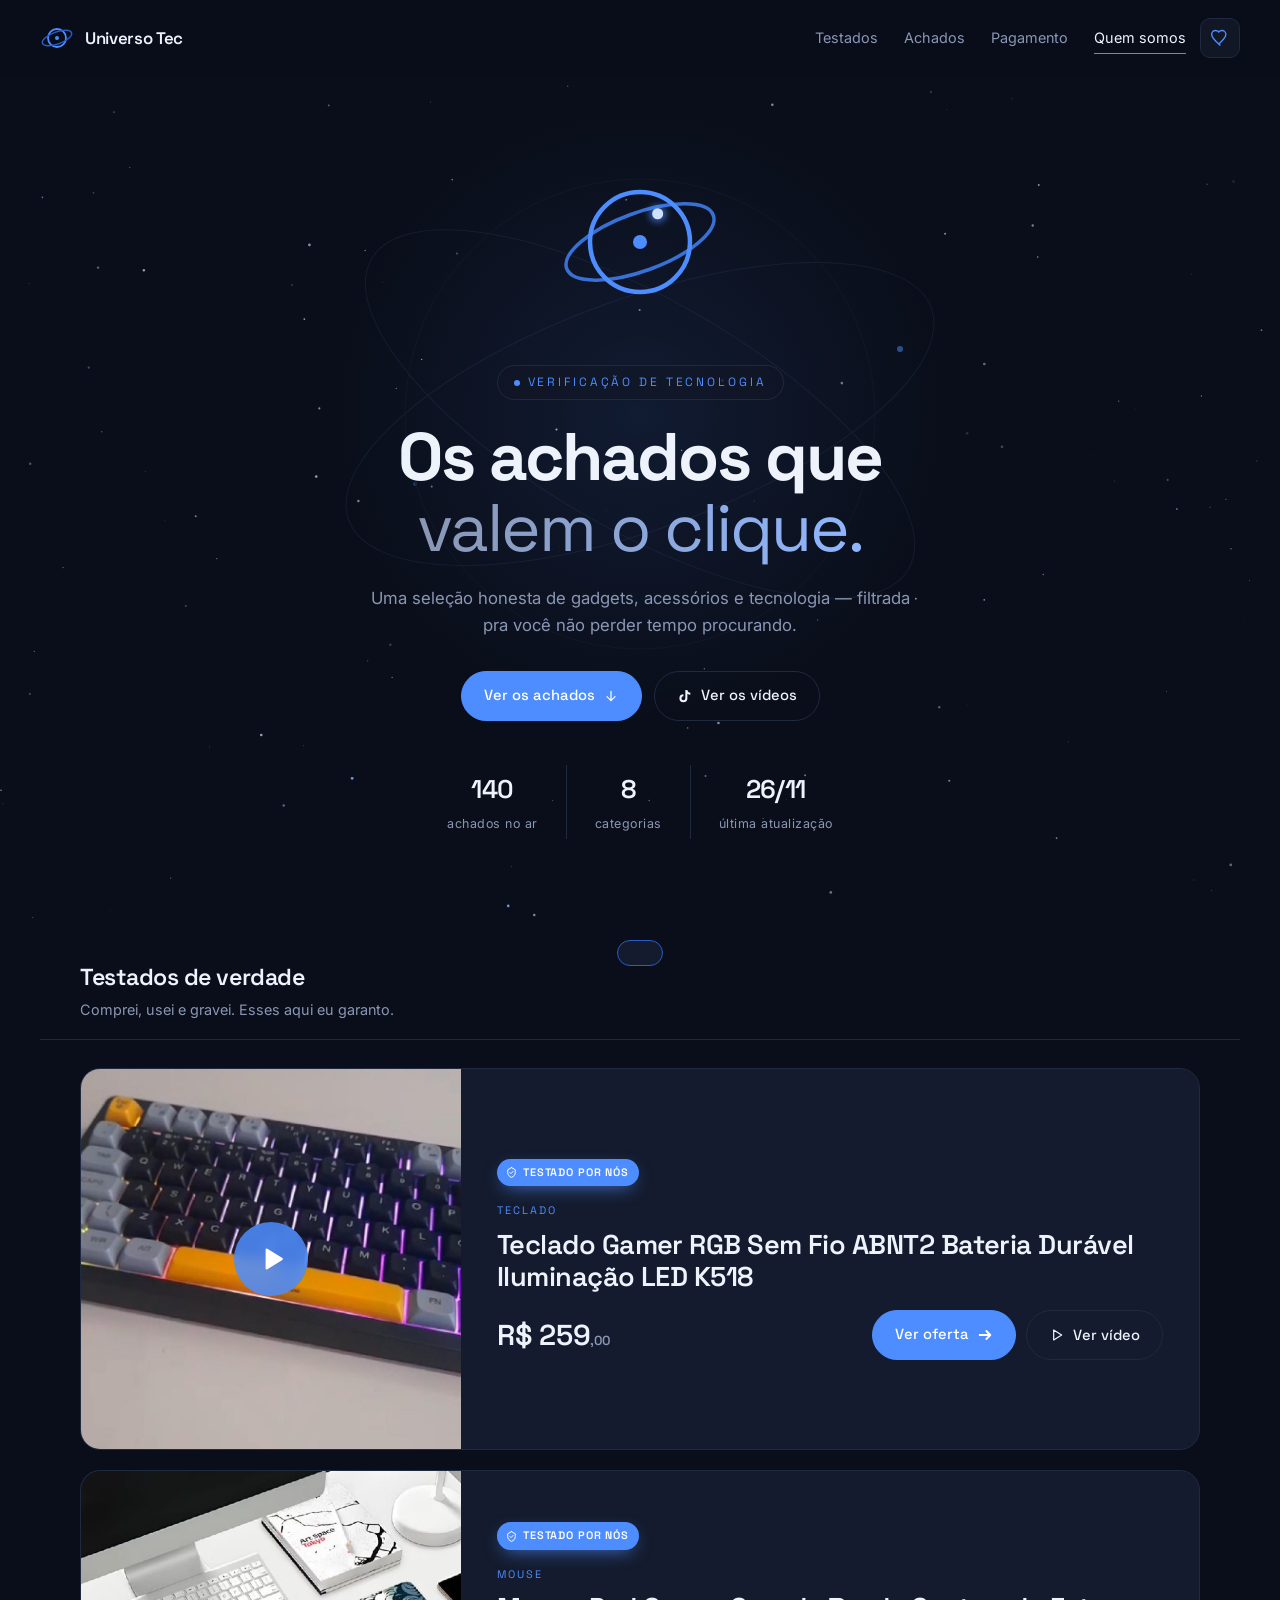
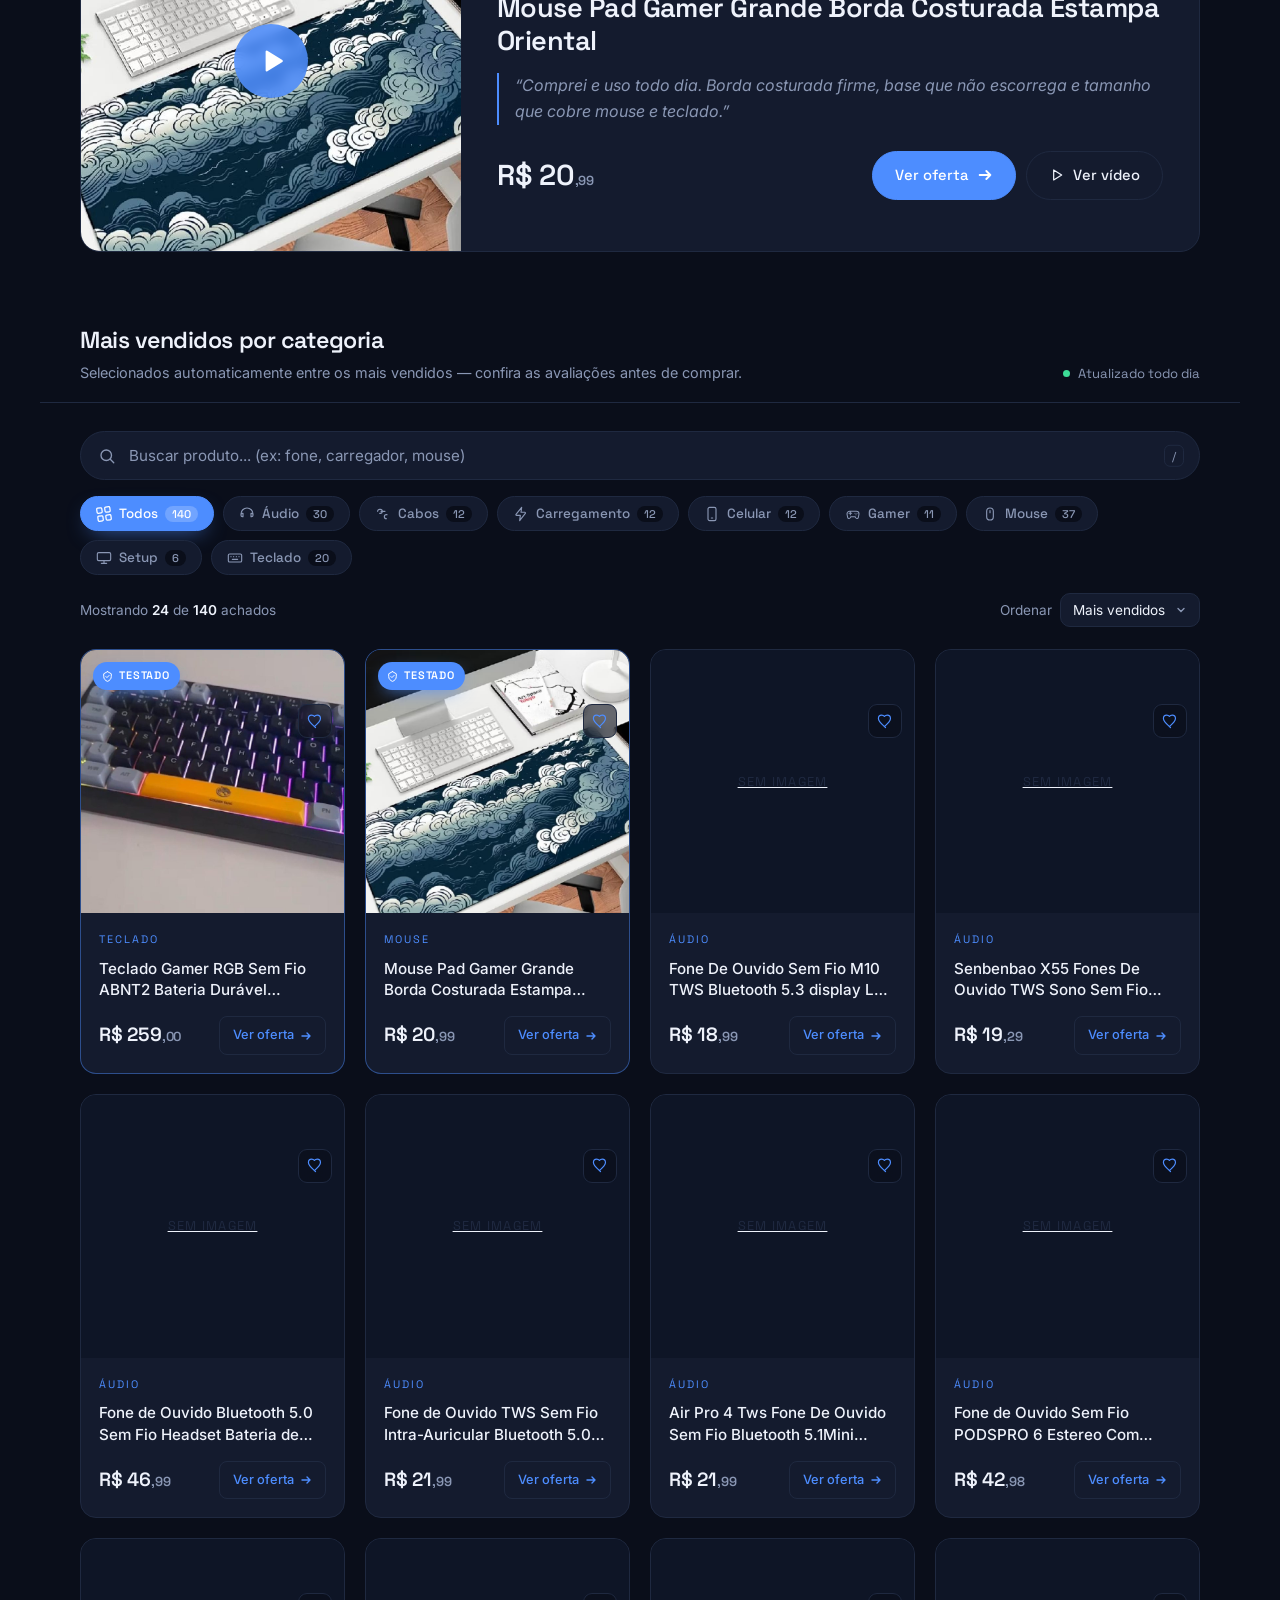
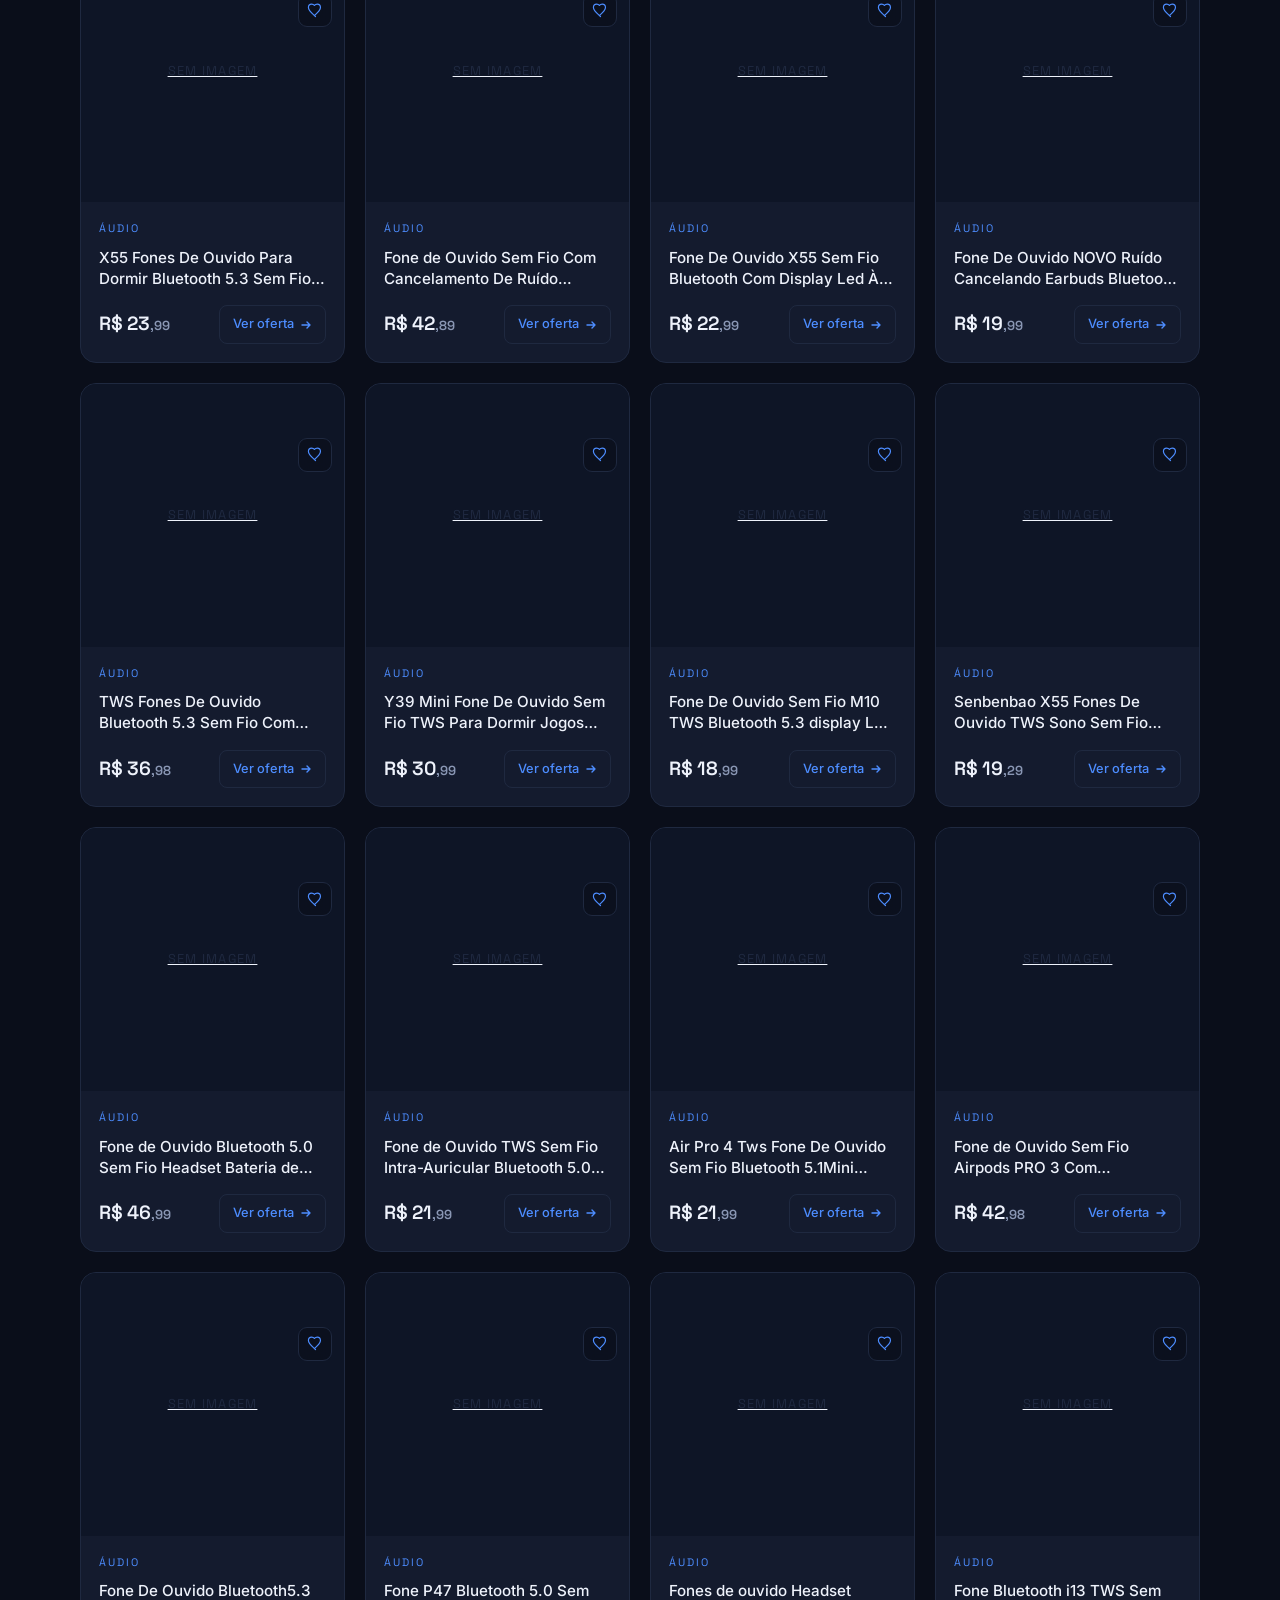
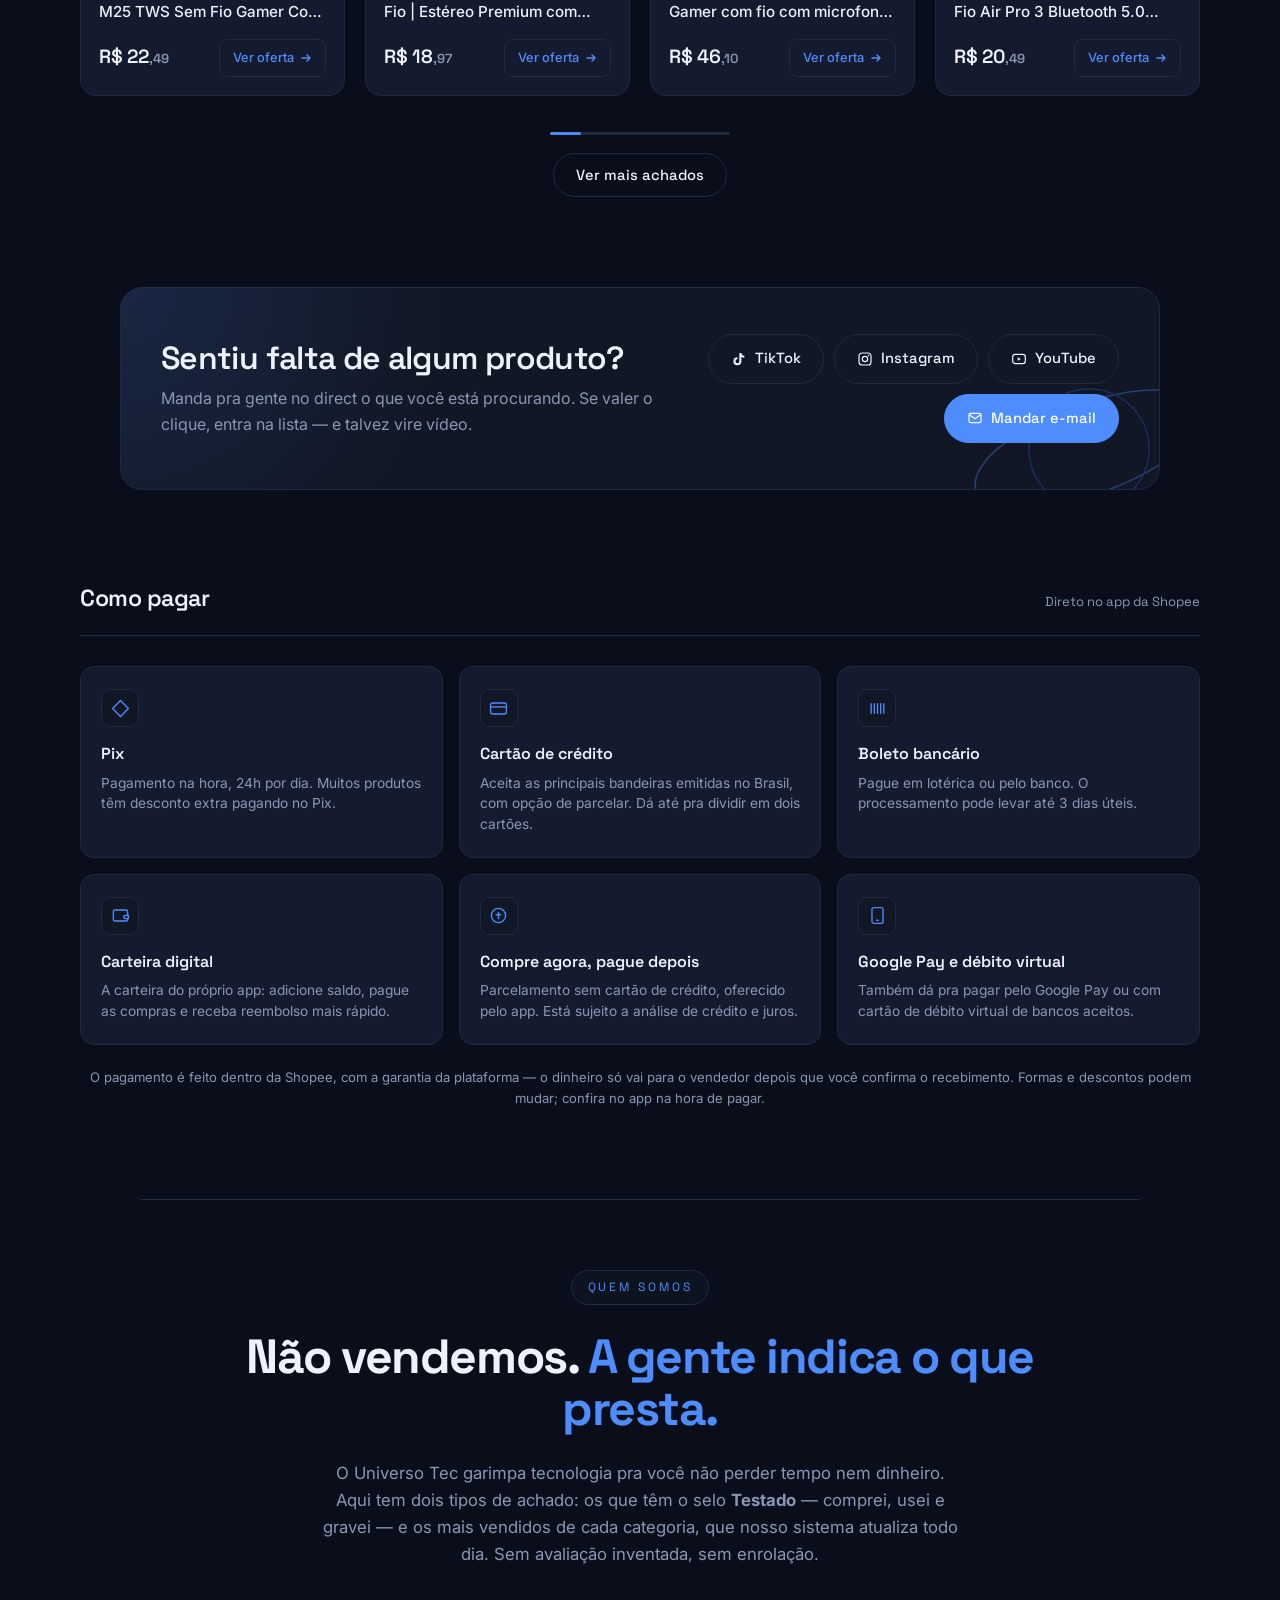
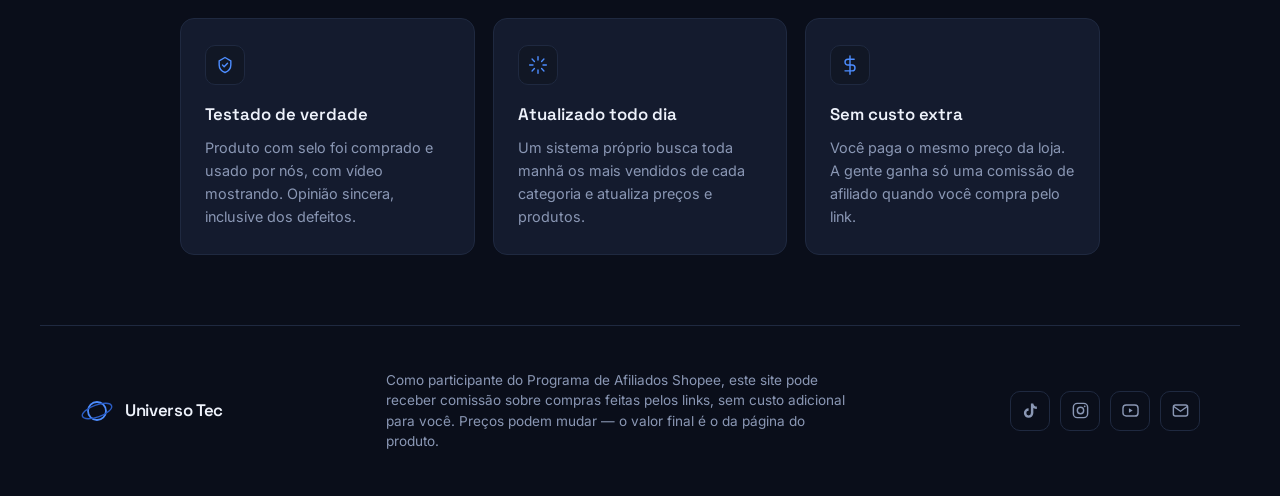
==== commit 962b90ce: "Atualiza produtos automaticamente" ====
--- a/index.html
+++ b/index.html
@@ -564,9 +564,9 @@
         <a class="botao botao-ghost" href="https://www.tiktok.com/@universo_tec_shop" target="_blank" rel="noopener"><svg viewBox="0 0 24 24" fill="none"><path d="M15.5 3c.4 2.3 1.9 3.9 4.5 4.1v3.1c-1.6 0-3.1-.5-4.4-1.4v6.4A6 6 0 119.6 9.2v3.2a2.9 2.9 0 102.9 2.9V3h3z" fill="currentColor"/></svg>Ver os vídeos</a>
       </div>
       <div class="stats entrar" style="--i:5">
-        <div class="stat"><strong data-contar="68">68</strong><span>achados no ar</span></div>
-        <div class="stat"><strong data-contar="7">7</strong><span>categorias</span></div>
-        <div class="stat"><strong><time datetime="2026-11-25T16:02-03:00">25/11</time></strong><span>última atualização</span></div>
+        <div class="stat"><strong data-contar="140">140</strong><span>achados no ar</span></div>
+        <div class="stat"><strong data-contar="8">8</strong><span>categorias</span></div>
+        <div class="stat"><strong><time datetime="2026-11-26T15:55-03:00">26/11</time></strong><span>última atualização</span></div>
       </div>
     </div>
   </section>
@@ -635,14 +635,15 @@
         <kbd class="busca-atalho" aria-hidden="true">/</kbd>
       </div>
       <div class="filtros" id="filtros" role="toolbar" aria-label="Filtrar por categoria">
-      <button class="filtro ativo" data-filtro="todos" aria-pressed="true"><svg viewBox="0 0 24 24" fill="none"><rect x="3" y="3" width="7" height="7" rx="1.5" stroke-width="1.7"/><rect x="14" y="3" width="7" height="7" rx="1.5" stroke-width="1.7"/><rect x="3" y="14" width="7" height="7" rx="1.5" stroke-width="1.7"/><rect x="14" y="14" width="7" height="7" rx="1.5" stroke-width="1.7"/></svg>Todos <span class="filtro-num">68</span></button>
-      <button class="filtro" data-filtro="audio" aria-pressed="false"><svg viewBox="0 0 24 24" fill="none"><path d="M3 14v-2a9 9 0 0118 0v2M3 14a2 2 0 002 2h1v-5H5a2 2 0 00-2 2zM21 14a2 2 0 01-2 2h-1v-5h1a2 2 0 012 2z" stroke-width="1.7" stroke-linejoin="round"/></svg>Áudio <span class="filtro-num">6</span></button>
+      <button class="filtro ativo" data-filtro="todos" aria-pressed="true"><svg viewBox="0 0 24 24" fill="none"><rect x="3" y="3" width="7" height="7" rx="1.5" stroke-width="1.7"/><rect x="14" y="3" width="7" height="7" rx="1.5" stroke-width="1.7"/><rect x="3" y="14" width="7" height="7" rx="1.5" stroke-width="1.7"/><rect x="14" y="14" width="7" height="7" rx="1.5" stroke-width="1.7"/></svg>Todos <span class="filtro-num">140</span></button>
+      <button class="filtro" data-filtro="audio" aria-pressed="false"><svg viewBox="0 0 24 24" fill="none"><path d="M3 14v-2a9 9 0 0118 0v2M3 14a2 2 0 002 2h1v-5H5a2 2 0 00-2 2zM21 14a2 2 0 01-2 2h-1v-5h1a2 2 0 012 2z" stroke-width="1.7" stroke-linejoin="round"/></svg>Áudio <span class="filtro-num">30</span></button>
       <button class="filtro" data-filtro="cabos" aria-pressed="false"><svg viewBox="0 0 24 24" fill="none"><path d="M4 8a3 3 0 013-3h1a3 3 0 010 6H7m10 8a3 3 0 01-3-3v0a3 3 0 013-3h1M9 8h6" stroke-width="1.7" stroke-linecap="round"/></svg>Cabos <span class="filtro-num">12</span></button>
-      <button class="filtro" data-filtro="gamer" aria-pressed="false"><svg viewBox="0 0 24 24" fill="none"><path d="M6 11h4M8 9v4M15 11h.01M18 11h.01M16.5 13h.01M17 8H7a4 4 0 00-4 4l1 5a2 2 0 003.5 1l1.5-2h6l1.5 2a2 2 0 003.5-1l1-5a4 4 0 00-4-4z" stroke-width="1.6" stroke-linecap="round" stroke-linejoin="round"/></svg>Gamer <span class="filtro-num">6</span></button>
-      <button class="filtro" data-filtro="mouse" aria-pressed="false"><svg viewBox="0 0 24 24" fill="none"><rect x="7" y="3" width="10" height="18" rx="5" stroke-width="1.7"/><path d="M12 7v3" stroke-width="1.7" stroke-linecap="round"/></svg>Mouse <span class="filtro-num">19</span></button>
-      <button class="filtro" data-filtro="setup" aria-pressed="false"><svg viewBox="0 0 24 24" fill="none"><rect x="2" y="4" width="20" height="12" rx="2" stroke-width="1.7"/><path d="M8 20h8M12 16v4" stroke-width="1.7" stroke-linecap="round"/></svg>Setup <span class="filtro-num">18</span></button>
-      <button class="filtro" data-filtro="teclado" aria-pressed="false"><svg viewBox="0 0 24 24" fill="none"><rect x="2" y="6" width="20" height="12" rx="2" stroke-width="1.7"/><path d="M6 10h.01M10 10h.01M14 10h.01M18 10h.01M8 14h8" stroke-width="1.7" stroke-linecap="round"/></svg>Teclado <span class="filtro-num">1</span></button>
-      <button class="filtro" data-filtro="vestivel" aria-pressed="false"><svg viewBox="0 0 24 24" fill="none"><rect x="7" y="6" width="10" height="12" rx="2.5" stroke-width="1.7"/><path d="M9 6l.5-3h5l.5 3M9 18l.5 3h5l.5-3" stroke-width="1.7" stroke-linejoin="round"/></svg>Vestível <span class="filtro-num">6</span></button>
+      <button class="filtro" data-filtro="carregamento" aria-pressed="false"><svg viewBox="0 0 24 24" fill="none"><path d="M13 2L4.5 12.5a1 1 0 00.8 1.6H11l-1 7.9L18.5 11a1 1 0 00-.8-1.6H12l1-7.4z" stroke-width="1.7" stroke-linejoin="round"/></svg>Carregamento <span class="filtro-num">12</span></button>
+      <button class="filtro" data-filtro="celular" aria-pressed="false"><svg viewBox="0 0 24 24" fill="none"><rect x="6" y="2" width="12" height="20" rx="2.5" stroke-width="1.7"/><path d="M11 18h2" stroke-width="1.7" stroke-linecap="round"/></svg>Celular <span class="filtro-num">12</span></button>
+      <button class="filtro" data-filtro="gamer" aria-pressed="false"><svg viewBox="0 0 24 24" fill="none"><path d="M6 11h4M8 9v4M15 11h.01M18 11h.01M16.5 13h.01M17 8H7a4 4 0 00-4 4l1 5a2 2 0 003.5 1l1.5-2h6l1.5 2a2 2 0 003.5-1l1-5a4 4 0 00-4-4z" stroke-width="1.6" stroke-linecap="round" stroke-linejoin="round"/></svg>Gamer <span class="filtro-num">11</span></button>
+      <button class="filtro" data-filtro="mouse" aria-pressed="false"><svg viewBox="0 0 24 24" fill="none"><rect x="7" y="3" width="10" height="18" rx="5" stroke-width="1.7"/><path d="M12 7v3" stroke-width="1.7" stroke-linecap="round"/></svg>Mouse <span class="filtro-num">37</span></button>
+      <button class="filtro" data-filtro="setup" aria-pressed="false"><svg viewBox="0 0 24 24" fill="none"><rect x="2" y="4" width="20" height="12" rx="2" stroke-width="1.7"/><path d="M8 20h8M12 16v4" stroke-width="1.7" stroke-linecap="round"/></svg>Setup <span class="filtro-num">6</span></button>
+      <button class="filtro" data-filtro="teclado" aria-pressed="false"><svg viewBox="0 0 24 24" fill="none"><rect x="2" y="6" width="20" height="12" rx="2" stroke-width="1.7"/><path d="M6 10h.01M10 10h.01M14 10h.01M18 10h.01M8 14h8" stroke-width="1.7" stroke-linecap="round"/></svg>Teclado <span class="filtro-num">20</span></button>
       </div>
       <div class="resultado-barra">
         <div class="resultado-info" id="resultadoInfo" aria-live="polite"></div>
@@ -689,1059 +690,2211 @@
           </div>
         </div>
       </article>
-      <article class="card" data-cat="audio" data-id="f3b22a4f3a" data-preco="42.98" data-ordem="2">
-        
-        <div class="card-acoes">
-          <button class="card-btn card-share" title="Compartilhar" aria-label="Compartilhar"><svg viewBox="0 0 24 24" fill="none"><path d="M4 12v7a2 2 0 002 2h12a2 2 0 002-2v-7M16 6l-4-4-4 4M12 2v13" stroke="currentColor" stroke-width="1.8" stroke-linecap="round" stroke-linejoin="round"/></svg></button>
-          <button class="card-btn card-fav" title="Favoritar" aria-label="Favoritar"><svg viewBox="0 0 24 24" fill="none"><path class="heart-fill" d="M12 20.5l-1.4-1.27C5.4 14.55 2 11.47 2 7.7 2 5.1 4.02 3 6.6 3c1.54 0 3.02.72 3.9 1.86C11.38 3.72 12.86 3 14.4 3 16.98 3 19 5.1 19 7.7c0 3.77-3.4 6.85-8.6 11.53L12 20.5z"/><path d="M12 20.5l-1.4-1.27C5.4 14.55 2 11.47 2 7.7 2 5.1 4.02 3 6.6 3c1.54 0 3.02.72 3.9 1.86C11.38 3.72 12.86 3 14.4 3 16.98 3 19 5.1 19 7.7c0 3.77-3.4 6.85-8.6 11.53L12 20.5z" stroke="#4d8dff" stroke-width="1.7" stroke-linejoin="round"/></svg></button>
-        </div>
-        <a class="card-img" href="https://s.shopee.com.br/2BGgOApQm2" target="_blank" rel="noopener sponsored" tabindex="-1" aria-hidden="true"><img src="https://cf.shopee.com.br/file/sg-11134201-82608-mmfzk1001czo45" alt="Fone de Ouvido Sem Fio PODSPRO 6 Estereo Com Cancelamento De Ruído Bluetooth Pop-Up para iOS E Android" loading="lazy" decoding="async"></a>
+      <article class="card" data-cat="audio" data-id="4d3721185c" data-preco="18.99" data-ordem="2">
+        
+        <div class="card-acoes">
+          <button class="card-btn card-share" title="Compartilhar" aria-label="Compartilhar"><svg viewBox="0 0 24 24" fill="none"><path d="M4 12v7a2 2 0 002 2h12a2 2 0 002-2v-7M16 6l-4-4-4 4M12 2v13" stroke="currentColor" stroke-width="1.8" stroke-linecap="round" stroke-linejoin="round"/></svg></button>
+          <button class="card-btn card-fav" title="Favoritar" aria-label="Favoritar"><svg viewBox="0 0 24 24" fill="none"><path class="heart-fill" d="M12 20.5l-1.4-1.27C5.4 14.55 2 11.47 2 7.7 2 5.1 4.02 3 6.6 3c1.54 0 3.02.72 3.9 1.86C11.38 3.72 12.86 3 14.4 3 16.98 3 19 5.1 19 7.7c0 3.77-3.4 6.85-8.6 11.53L12 20.5z"/><path d="M12 20.5l-1.4-1.27C5.4 14.55 2 11.47 2 7.7 2 5.1 4.02 3 6.6 3c1.54 0 3.02.72 3.9 1.86C11.38 3.72 12.86 3 14.4 3 16.98 3 19 5.1 19 7.7c0 3.77-3.4 6.85-8.6 11.53L12 20.5z" stroke="#4d8dff" stroke-width="1.7" stroke-linejoin="round"/></svg></button>
+        </div>
+        <a class="card-img" href="https://s.shopee.com.br/1BODqLqk3t" target="_blank" rel="noopener sponsored" tabindex="-1" aria-hidden="true"><img src="https://cf.shopee.com.br/file/sg-11134201-8258z-mr0fi8bhfthid6" alt="Fone De Ouvido Sem Fio M10 TWS Bluetooth 5.3 display Led Touch" loading="lazy" decoding="async"></a>
+        <div class="card-body">
+          <div class="card-cat">Áudio</div>
+          <h3 class="card-name">Fone De Ouvido Sem Fio M10 TWS Bluetooth 5.3 display Led Touch</h3>
+          <div class="card-foot">
+            <div class="card-price">R$ 18<span class="cents">,99</span></div>
+            <a class="card-link" href="https://s.shopee.com.br/1BODqLqk3t" target="_blank" rel="noopener sponsored">Ver oferta <svg width="12" height="12" viewBox="0 0 12 12" fill="none"><path d="M2 6h8M7 3l3 3-3 3" stroke="currentColor" stroke-width="1.4" stroke-linecap="round" stroke-linejoin="round"/></svg></a>
+          </div>
+        </div>
+      </article>
+      <article class="card" data-cat="audio" data-id="591e5871c9" data-preco="19.29" data-ordem="3">
+        
+        <div class="card-acoes">
+          <button class="card-btn card-share" title="Compartilhar" aria-label="Compartilhar"><svg viewBox="0 0 24 24" fill="none"><path d="M4 12v7a2 2 0 002 2h12a2 2 0 002-2v-7M16 6l-4-4-4 4M12 2v13" stroke="currentColor" stroke-width="1.8" stroke-linecap="round" stroke-linejoin="round"/></svg></button>
+          <button class="card-btn card-fav" title="Favoritar" aria-label="Favoritar"><svg viewBox="0 0 24 24" fill="none"><path class="heart-fill" d="M12 20.5l-1.4-1.27C5.4 14.55 2 11.47 2 7.7 2 5.1 4.02 3 6.6 3c1.54 0 3.02.72 3.9 1.86C11.38 3.72 12.86 3 14.4 3 16.98 3 19 5.1 19 7.7c0 3.77-3.4 6.85-8.6 11.53L12 20.5z"/><path d="M12 20.5l-1.4-1.27C5.4 14.55 2 11.47 2 7.7 2 5.1 4.02 3 6.6 3c1.54 0 3.02.72 3.9 1.86C11.38 3.72 12.86 3 14.4 3 16.98 3 19 5.1 19 7.7c0 3.77-3.4 6.85-8.6 11.53L12 20.5z" stroke="#4d8dff" stroke-width="1.7" stroke-linejoin="round"/></svg></button>
+        </div>
+        <a class="card-img" href="https://s.shopee.com.br/gRxFQse4o" target="_blank" rel="noopener sponsored" tabindex="-1" aria-hidden="true"><img src="https://cf.shopee.com.br/file/sg-11134201-823ob-mp7wv1fcnx8rc4" alt="Senbenbao X55 Fones De Ouvido TWS Sono Sem Fio Bluetooth Display Led Alta Fidelidade Estéreo Cancelamento Ruído À Prova" loading="lazy" decoding="async"></a>
+        <div class="card-body">
+          <div class="card-cat">Áudio</div>
+          <h3 class="card-name">Senbenbao X55 Fones De Ouvido TWS Sono Sem Fio Bluetooth Display Led Alta Fidelidade Estéreo Cancelamento Ruído À Prova</h3>
+          <div class="card-foot">
+            <div class="card-price">R$ 19<span class="cents">,29</span></div>
+            <a class="card-link" href="https://s.shopee.com.br/gRxFQse4o" target="_blank" rel="noopener sponsored">Ver oferta <svg width="12" height="12" viewBox="0 0 12 12" fill="none"><path d="M2 6h8M7 3l3 3-3 3" stroke="currentColor" stroke-width="1.4" stroke-linecap="round" stroke-linejoin="round"/></svg></a>
+          </div>
+        </div>
+      </article>
+      <article class="card" data-cat="audio" data-id="4dd7a3b729" data-preco="46.99" data-ordem="4">
+        
+        <div class="card-acoes">
+          <button class="card-btn card-share" title="Compartilhar" aria-label="Compartilhar"><svg viewBox="0 0 24 24" fill="none"><path d="M4 12v7a2 2 0 002 2h12a2 2 0 002-2v-7M16 6l-4-4-4 4M12 2v13" stroke="currentColor" stroke-width="1.8" stroke-linecap="round" stroke-linejoin="round"/></svg></button>
+          <button class="card-btn card-fav" title="Favoritar" aria-label="Favoritar"><svg viewBox="0 0 24 24" fill="none"><path class="heart-fill" d="M12 20.5l-1.4-1.27C5.4 14.55 2 11.47 2 7.7 2 5.1 4.02 3 6.6 3c1.54 0 3.02.72 3.9 1.86C11.38 3.72 12.86 3 14.4 3 16.98 3 19 5.1 19 7.7c0 3.77-3.4 6.85-8.6 11.53L12 20.5z"/><path d="M12 20.5l-1.4-1.27C5.4 14.55 2 11.47 2 7.7 2 5.1 4.02 3 6.6 3c1.54 0 3.02.72 3.9 1.86C11.38 3.72 12.86 3 14.4 3 16.98 3 19 5.1 19 7.7c0 3.77-3.4 6.85-8.6 11.53L12 20.5z" stroke="#4d8dff" stroke-width="1.7" stroke-linejoin="round"/></svg></button>
+        </div>
+        <a class="card-img" href="https://s.shopee.com.br/qlNRjs0jr" target="_blank" rel="noopener sponsored" tabindex="-1" aria-hidden="true"><img src="https://cf.shopee.com.br/file/br-11134207-820lw-mozd89yz0xdx96" alt="Fone de Ouvido Bluetooth 5.0 Sem Fio Headset Bateria de Longa Duração Fone Corrida Academia" loading="lazy" decoding="async"></a>
+        <div class="card-body">
+          <div class="card-cat">Áudio</div>
+          <h3 class="card-name">Fone de Ouvido Bluetooth 5.0 Sem Fio Headset Bateria de Longa Duração Fone Corrida Academia</h3>
+          <div class="card-foot">
+            <div class="card-price">R$ 46<span class="cents">,99</span></div>
+            <a class="card-link" href="https://s.shopee.com.br/qlNRjs0jr" target="_blank" rel="noopener sponsored">Ver oferta <svg width="12" height="12" viewBox="0 0 12 12" fill="none"><path d="M2 6h8M7 3l3 3-3 3" stroke="currentColor" stroke-width="1.4" stroke-linecap="round" stroke-linejoin="round"/></svg></a>
+          </div>
+        </div>
+      </article>
+      <article class="card" data-cat="audio" data-id="e7764cfb01" data-preco="21.99" data-ordem="5">
+        
+        <div class="card-acoes">
+          <button class="card-btn card-share" title="Compartilhar" aria-label="Compartilhar"><svg viewBox="0 0 24 24" fill="none"><path d="M4 12v7a2 2 0 002 2h12a2 2 0 002-2v-7M16 6l-4-4-4 4M12 2v13" stroke="currentColor" stroke-width="1.8" stroke-linecap="round" stroke-linejoin="round"/></svg></button>
+          <button class="card-btn card-fav" title="Favoritar" aria-label="Favoritar"><svg viewBox="0 0 24 24" fill="none"><path class="heart-fill" d="M12 20.5l-1.4-1.27C5.4 14.55 2 11.47 2 7.7 2 5.1 4.02 3 6.6 3c1.54 0 3.02.72 3.9 1.86C11.38 3.72 12.86 3 14.4 3 16.98 3 19 5.1 19 7.7c0 3.77-3.4 6.85-8.6 11.53L12 20.5z"/><path d="M12 20.5l-1.4-1.27C5.4 14.55 2 11.47 2 7.7 2 5.1 4.02 3 6.6 3c1.54 0 3.02.72 3.9 1.86C11.38 3.72 12.86 3 14.4 3 16.98 3 19 5.1 19 7.7c0 3.77-3.4 6.85-8.6 11.53L12 20.5z" stroke="#4d8dff" stroke-width="1.7" stroke-linejoin="round"/></svg></button>
+        </div>
+        <a class="card-img" href="https://s.shopee.com.br/Lp6qotukm" target="_blank" rel="noopener sponsored" tabindex="-1" aria-hidden="true"><img src="https://cf.shopee.com.br/file/sg-11134201-82626-mj6phdnol9moe1" alt="Fone de Ouvido TWS Sem Fio Intra-Auricular Bluetooth 5.0 Bateria Longa Estéreo HD" loading="lazy" decoding="async"></a>
+        <div class="card-body">
+          <div class="card-cat">Áudio</div>
+          <h3 class="card-name">Fone de Ouvido TWS Sem Fio Intra-Auricular Bluetooth 5.0 Bateria Longa Estéreo HD</h3>
+          <div class="card-foot">
+            <div class="card-price">R$ 21<span class="cents">,99</span></div>
+            <a class="card-link" href="https://s.shopee.com.br/Lp6qotukm" target="_blank" rel="noopener sponsored">Ver oferta <svg width="12" height="12" viewBox="0 0 12 12" fill="none"><path d="M2 6h8M7 3l3 3-3 3" stroke="currentColor" stroke-width="1.4" stroke-linecap="round" stroke-linejoin="round"/></svg></a>
+          </div>
+        </div>
+      </article>
+      <article class="card" data-cat="audio" data-id="2a6dce3696" data-preco="21.99" data-ordem="6">
+        
+        <div class="card-acoes">
+          <button class="card-btn card-share" title="Compartilhar" aria-label="Compartilhar"><svg viewBox="0 0 24 24" fill="none"><path d="M4 12v7a2 2 0 002 2h12a2 2 0 002-2v-7M16 6l-4-4-4 4M12 2v13" stroke="currentColor" stroke-width="1.8" stroke-linecap="round" stroke-linejoin="round"/></svg></button>
+          <button class="card-btn card-fav" title="Favoritar" aria-label="Favoritar"><svg viewBox="0 0 24 24" fill="none"><path class="heart-fill" d="M12 20.5l-1.4-1.27C5.4 14.55 2 11.47 2 7.7 2 5.1 4.02 3 6.6 3c1.54 0 3.02.72 3.9 1.86C11.38 3.72 12.86 3 14.4 3 16.98 3 19 5.1 19 7.7c0 3.77-3.4 6.85-8.6 11.53L12 20.5z"/><path d="M12 20.5l-1.4-1.27C5.4 14.55 2 11.47 2 7.7 2 5.1 4.02 3 6.6 3c1.54 0 3.02.72 3.9 1.86C11.38 3.72 12.86 3 14.4 3 16.98 3 19 5.1 19 7.7c0 3.77-3.4 6.85-8.6 11.53L12 20.5z" stroke="#4d8dff" stroke-width="1.7" stroke-linejoin="round"/></svg></button>
+        </div>
+        <a class="card-img" href="https://s.shopee.com.br/W8X37tHPp" target="_blank" rel="noopener sponsored" tabindex="-1" aria-hidden="true"><img src="https://cf.shopee.com.br/file/br-11134207-7r98o-lwghsqx5css501" alt="Air Pro 4 Tws Fone De Ouvido Sem Fio Bluetooth 5.1Mini Fones Esportivos Para Android / Ios iphone" loading="lazy" decoding="async"></a>
+        <div class="card-body">
+          <div class="card-cat">Áudio</div>
+          <h3 class="card-name">Air Pro 4 Tws Fone De Ouvido Sem Fio Bluetooth 5.1Mini Fones Esportivos Para Android / Ios iphone</h3>
+          <div class="card-foot">
+            <div class="card-price">R$ 21<span class="cents">,99</span></div>
+            <a class="card-link" href="https://s.shopee.com.br/W8X37tHPp" target="_blank" rel="noopener sponsored">Ver oferta <svg width="12" height="12" viewBox="0 0 12 12" fill="none"><path d="M2 6h8M7 3l3 3-3 3" stroke="currentColor" stroke-width="1.4" stroke-linecap="round" stroke-linejoin="round"/></svg></a>
+          </div>
+        </div>
+      </article>
+      <article class="card" data-cat="audio" data-id="dd4bc008a4" data-preco="42.98" data-ordem="7">
+        
+        <div class="card-acoes">
+          <button class="card-btn card-share" title="Compartilhar" aria-label="Compartilhar"><svg viewBox="0 0 24 24" fill="none"><path d="M4 12v7a2 2 0 002 2h12a2 2 0 002-2v-7M16 6l-4-4-4 4M12 2v13" stroke="currentColor" stroke-width="1.8" stroke-linecap="round" stroke-linejoin="round"/></svg></button>
+          <button class="card-btn card-fav" title="Favoritar" aria-label="Favoritar"><svg viewBox="0 0 24 24" fill="none"><path class="heart-fill" d="M12 20.5l-1.4-1.27C5.4 14.55 2 11.47 2 7.7 2 5.1 4.02 3 6.6 3c1.54 0 3.02.72 3.9 1.86C11.38 3.72 12.86 3 14.4 3 16.98 3 19 5.1 19 7.7c0 3.77-3.4 6.85-8.6 11.53L12 20.5z"/><path d="M12 20.5l-1.4-1.27C5.4 14.55 2 11.47 2 7.7 2 5.1 4.02 3 6.6 3c1.54 0 3.02.72 3.9 1.86C11.38 3.72 12.86 3 14.4 3 16.98 3 19 5.1 19 7.7c0 3.77-3.4 6.85-8.6 11.53L12 20.5z" stroke="#4d8dff" stroke-width="1.7" stroke-linejoin="round"/></svg></button>
+        </div>
+        <a class="card-img" href="https://s.shopee.com.br/1CGSCvBQk" target="_blank" rel="noopener sponsored" tabindex="-1" aria-hidden="true"><img src="https://cf.shopee.com.br/file/sg-11134201-82608-mmfzk1001czo45" alt="Fone de Ouvido Sem Fio PODSPRO 6 Estereo Com Cancelamento De Ruído Bluetooth Pop-Up para iOS E Android" loading="lazy" decoding="async"></a>
         <div class="card-body">
           <div class="card-cat">Áudio</div>
           <h3 class="card-name">Fone de Ouvido Sem Fio PODSPRO 6 Estereo Com Cancelamento De Ruído Bluetooth Pop-Up para iOS E Android</h3>
           <div class="card-foot">
             <div class="card-price">R$ 42<span class="cents">,98</span></div>
-            <a class="card-link" href="https://s.shopee.com.br/2BGgOApQm2" target="_blank" rel="noopener sponsored">Ver oferta <svg width="12" height="12" viewBox="0 0 12 12" fill="none"><path d="M2 6h8M7 3l3 3-3 3" stroke="currentColor" stroke-width="1.4" stroke-linecap="round" stroke-linejoin="round"/></svg></a>
-          </div>
-        </div>
-      </article>
-      <article class="card" data-cat="audio" data-id="97acc21dea" data-preco="23.99" data-ordem="3">
-        
-        <div class="card-acoes">
-          <button class="card-btn card-share" title="Compartilhar" aria-label="Compartilhar"><svg viewBox="0 0 24 24" fill="none"><path d="M4 12v7a2 2 0 002 2h12a2 2 0 002-2v-7M16 6l-4-4-4 4M12 2v13" stroke="currentColor" stroke-width="1.8" stroke-linecap="round" stroke-linejoin="round"/></svg></button>
-          <button class="card-btn card-fav" title="Favoritar" aria-label="Favoritar"><svg viewBox="0 0 24 24" fill="none"><path class="heart-fill" d="M12 20.5l-1.4-1.27C5.4 14.55 2 11.47 2 7.7 2 5.1 4.02 3 6.6 3c1.54 0 3.02.72 3.9 1.86C11.38 3.72 12.86 3 14.4 3 16.98 3 19 5.1 19 7.7c0 3.77-3.4 6.85-8.6 11.53L12 20.5z"/><path d="M12 20.5l-1.4-1.27C5.4 14.55 2 11.47 2 7.7 2 5.1 4.02 3 6.6 3c1.54 0 3.02.72 3.9 1.86C11.38 3.72 12.86 3 14.4 3 16.98 3 19 5.1 19 7.7c0 3.77-3.4 6.85-8.6 11.53L12 20.5z" stroke="#4d8dff" stroke-width="1.7" stroke-linejoin="round"/></svg></button>
-        </div>
-        <a class="card-img" href="https://s.shopee.com.br/20xGBrq471" target="_blank" rel="noopener sponsored" tabindex="-1" aria-hidden="true"><img src="https://cf.shopee.com.br/file/sg-11134201-825an-muke6ixe92ps5b" alt="X55 Fones De Ouvido Para Dormir Bluetooth 5.3 Sem Fio HiFi Estéreo Com Cancelamento De Ruído À Prova D'água Fone Es" loading="lazy" decoding="async"></a>
+            <a class="card-link" href="https://s.shopee.com.br/1CGSCvBQk" target="_blank" rel="noopener sponsored">Ver oferta <svg width="12" height="12" viewBox="0 0 12 12" fill="none"><path d="M2 6h8M7 3l3 3-3 3" stroke="currentColor" stroke-width="1.4" stroke-linecap="round" stroke-linejoin="round"/></svg></a>
+          </div>
+        </div>
+      </article>
+      <article class="card" data-cat="audio" data-id="54e2ccf141" data-preco="23.99" data-ordem="8">
+        
+        <div class="card-acoes">
+          <button class="card-btn card-share" title="Compartilhar" aria-label="Compartilhar"><svg viewBox="0 0 24 24" fill="none"><path d="M4 12v7a2 2 0 002 2h12a2 2 0 002-2v-7M16 6l-4-4-4 4M12 2v13" stroke="currentColor" stroke-width="1.8" stroke-linecap="round" stroke-linejoin="round"/></svg></button>
+          <button class="card-btn card-fav" title="Favoritar" aria-label="Favoritar"><svg viewBox="0 0 24 24" fill="none"><path class="heart-fill" d="M12 20.5l-1.4-1.27C5.4 14.55 2 11.47 2 7.7 2 5.1 4.02 3 6.6 3c1.54 0 3.02.72 3.9 1.86C11.38 3.72 12.86 3 14.4 3 16.98 3 19 5.1 19 7.7c0 3.77-3.4 6.85-8.6 11.53L12 20.5z"/><path d="M12 20.5l-1.4-1.27C5.4 14.55 2 11.47 2 7.7 2 5.1 4.02 3 6.6 3c1.54 0 3.02.72 3.9 1.86C11.38 3.72 12.86 3 14.4 3 16.98 3 19 5.1 19 7.7c0 3.77-3.4 6.85-8.6 11.53L12 20.5z" stroke="#4d8dff" stroke-width="1.7" stroke-linejoin="round"/></svg></button>
+        </div>
+        <a class="card-img" href="https://s.shopee.com.br/114ne3DNFZ" target="_blank" rel="noopener sponsored" tabindex="-1" aria-hidden="true"><img src="https://cf.shopee.com.br/file/sg-11134201-825an-muke6ixe92ps5b" alt="X55 Fones De Ouvido Para Dormir Bluetooth 5.3 Sem Fio HiFi Estéreo Com Cancelamento De Ruído À Prova D'água Fone Es" loading="lazy" decoding="async"></a>
         <div class="card-body">
           <div class="card-cat">Áudio</div>
           <h3 class="card-name">X55 Fones De Ouvido Para Dormir Bluetooth 5.3 Sem Fio HiFi Estéreo Com Cancelamento De Ruído À Prova D'água Fone Es</h3>
           <div class="card-foot">
             <div class="card-price">R$ 23<span class="cents">,99</span></div>
-            <a class="card-link" href="https://s.shopee.com.br/20xGBrq471" target="_blank" rel="noopener sponsored">Ver oferta <svg width="12" height="12" viewBox="0 0 12 12" fill="none"><path d="M2 6h8M7 3l3 3-3 3" stroke="currentColor" stroke-width="1.4" stroke-linecap="round" stroke-linejoin="round"/></svg></a>
-          </div>
-        </div>
-      </article>
-      <article class="card" data-cat="audio" data-id="c64025e840" data-preco="42.89" data-ordem="4">
-        
-        <div class="card-acoes">
-          <button class="card-btn card-share" title="Compartilhar" aria-label="Compartilhar"><svg viewBox="0 0 24 24" fill="none"><path d="M4 12v7a2 2 0 002 2h12a2 2 0 002-2v-7M16 6l-4-4-4 4M12 2v13" stroke="currentColor" stroke-width="1.8" stroke-linecap="round" stroke-linejoin="round"/></svg></button>
-          <button class="card-btn card-fav" title="Favoritar" aria-label="Favoritar"><svg viewBox="0 0 24 24" fill="none"><path class="heart-fill" d="M12 20.5l-1.4-1.27C5.4 14.55 2 11.47 2 7.7 2 5.1 4.02 3 6.6 3c1.54 0 3.02.72 3.9 1.86C11.38 3.72 12.86 3 14.4 3 16.98 3 19 5.1 19 7.7c0 3.77-3.4 6.85-8.6 11.53L12 20.5z"/><path d="M12 20.5l-1.4-1.27C5.4 14.55 2 11.47 2 7.7 2 5.1 4.02 3 6.6 3c1.54 0 3.02.72 3.9 1.86C11.38 3.72 12.86 3 14.4 3 16.98 3 19 5.1 19 7.7c0 3.77-3.4 6.85-8.6 11.53L12 20.5z" stroke="#4d8dff" stroke-width="1.7" stroke-linejoin="round"/></svg></button>
-        </div>
-        <a class="card-img" href="https://s.shopee.com.br/1qdpzYqhS0" target="_blank" rel="noopener sponsored" tabindex="-1" aria-hidden="true"><img src="https://cf.shopee.com.br/file/sg-11134201-7rffm-m4f5wo6pi7mjaa" alt="Fone de Ouvido Sem Fio Com Cancelamento De Ruído Bluetooth Pop-Up" loading="lazy" decoding="async"></a>
+            <a class="card-link" href="https://s.shopee.com.br/114ne3DNFZ" target="_blank" rel="noopener sponsored">Ver oferta <svg width="12" height="12" viewBox="0 0 12 12" fill="none"><path d="M2 6h8M7 3l3 3-3 3" stroke="currentColor" stroke-width="1.4" stroke-linecap="round" stroke-linejoin="round"/></svg></a>
+          </div>
+        </div>
+      </article>
+      <article class="card" data-cat="audio" data-id="5936455265" data-preco="42.89" data-ordem="9">
+        
+        <div class="card-acoes">
+          <button class="card-btn card-share" title="Compartilhar" aria-label="Compartilhar"><svg viewBox="0 0 24 24" fill="none"><path d="M4 12v7a2 2 0 002 2h12a2 2 0 002-2v-7M16 6l-4-4-4 4M12 2v13" stroke="currentColor" stroke-width="1.8" stroke-linecap="round" stroke-linejoin="round"/></svg></button>
+          <button class="card-btn card-fav" title="Favoritar" aria-label="Favoritar"><svg viewBox="0 0 24 24" fill="none"><path class="heart-fill" d="M12 20.5l-1.4-1.27C5.4 14.55 2 11.47 2 7.7 2 5.1 4.02 3 6.6 3c1.54 0 3.02.72 3.9 1.86C11.38 3.72 12.86 3 14.4 3 16.98 3 19 5.1 19 7.7c0 3.77-3.4 6.85-8.6 11.53L12 20.5z"/><path d="M12 20.5l-1.4-1.27C5.4 14.55 2 11.47 2 7.7 2 5.1 4.02 3 6.6 3c1.54 0 3.02.72 3.9 1.86C11.38 3.72 12.86 3 14.4 3 16.98 3 19 5.1 19 7.7c0 3.77-3.4 6.85-8.6 11.53L12 20.5z" stroke="#4d8dff" stroke-width="1.7" stroke-linejoin="round"/></svg></button>
+        </div>
+        <a class="card-img" href="https://s.shopee.com.br/qlNRkE0aY" target="_blank" rel="noopener sponsored" tabindex="-1" aria-hidden="true"><img src="https://cf.shopee.com.br/file/sg-11134201-7rffm-m4f5wo6pi7mjaa" alt="Fone de Ouvido Sem Fio Com Cancelamento De Ruído Bluetooth Pop-Up" loading="lazy" decoding="async"></a>
         <div class="card-body">
           <div class="card-cat">Áudio</div>
           <h3 class="card-name">Fone de Ouvido Sem Fio Com Cancelamento De Ruído Bluetooth Pop-Up</h3>
           <div class="card-foot">
             <div class="card-price">R$ 42<span class="cents">,89</span></div>
-            <a class="card-link" href="https://s.shopee.com.br/1qdpzYqhS0" target="_blank" rel="noopener sponsored">Ver oferta <svg width="12" height="12" viewBox="0 0 12 12" fill="none"><path d="M2 6h8M7 3l3 3-3 3" stroke="currentColor" stroke-width="1.4" stroke-linecap="round" stroke-linejoin="round"/></svg></a>
-          </div>
-        </div>
-      </article>
-      <article class="card" data-cat="audio" data-id="3d35ff2b2c" data-preco="22.99" data-ordem="5">
-        
-        <div class="card-acoes">
-          <button class="card-btn card-share" title="Compartilhar" aria-label="Compartilhar"><svg viewBox="0 0 24 24" fill="none"><path d="M4 12v7a2 2 0 002 2h12a2 2 0 002-2v-7M16 6l-4-4-4 4M12 2v13" stroke="currentColor" stroke-width="1.8" stroke-linecap="round" stroke-linejoin="round"/></svg></button>
-          <button class="card-btn card-fav" title="Favoritar" aria-label="Favoritar"><svg viewBox="0 0 24 24" fill="none"><path class="heart-fill" d="M12 20.5l-1.4-1.27C5.4 14.55 2 11.47 2 7.7 2 5.1 4.02 3 6.6 3c1.54 0 3.02.72 3.9 1.86C11.38 3.72 12.86 3 14.4 3 16.98 3 19 5.1 19 7.7c0 3.77-3.4 6.85-8.6 11.53L12 20.5z"/><path d="M12 20.5l-1.4-1.27C5.4 14.55 2 11.47 2 7.7 2 5.1 4.02 3 6.6 3c1.54 0 3.02.72 3.9 1.86C11.38 3.72 12.86 3 14.4 3 16.98 3 19 5.1 19 7.7c0 3.77-3.4 6.85-8.6 11.53L12 20.5z" stroke="#4d8dff" stroke-width="1.7" stroke-linejoin="round"/></svg></button>
-        </div>
-        <a class="card-img" href="https://s.shopee.com.br/1gKPnFrKmz" target="_blank" rel="noopener sponsored" tabindex="-1" aria-hidden="true"><img src="https://cf.shopee.com.br/file/br-11134207-820li-mm8wwjx3umfb75" alt="Fone De Ouvido X55 Sem Fio Bluetooth Com Display Led À Prova D'água" loading="lazy" decoding="async"></a>
+            <a class="card-link" href="https://s.shopee.com.br/qlNRkE0aY" target="_blank" rel="noopener sponsored">Ver oferta <svg width="12" height="12" viewBox="0 0 12 12" fill="none"><path d="M2 6h8M7 3l3 3-3 3" stroke="currentColor" stroke-width="1.4" stroke-linecap="round" stroke-linejoin="round"/></svg></a>
+          </div>
+        </div>
+      </article>
+      <article class="card" data-cat="audio" data-id="335b6053c3" data-preco="22.99" data-ordem="10">
+        
+        <div class="card-acoes">
+          <button class="card-btn card-share" title="Compartilhar" aria-label="Compartilhar"><svg viewBox="0 0 24 24" fill="none"><path d="M4 12v7a2 2 0 002 2h12a2 2 0 002-2v-7M16 6l-4-4-4 4M12 2v13" stroke="currentColor" stroke-width="1.8" stroke-linecap="round" stroke-linejoin="round"/></svg></button>
+          <button class="card-btn card-fav" title="Favoritar" aria-label="Favoritar"><svg viewBox="0 0 24 24" fill="none"><path class="heart-fill" d="M12 20.5l-1.4-1.27C5.4 14.55 2 11.47 2 7.7 2 5.1 4.02 3 6.6 3c1.54 0 3.02.72 3.9 1.86C11.38 3.72 12.86 3 14.4 3 16.98 3 19 5.1 19 7.7c0 3.77-3.4 6.85-8.6 11.53L12 20.5z"/><path d="M12 20.5l-1.4-1.27C5.4 14.55 2 11.47 2 7.7 2 5.1 4.02 3 6.6 3c1.54 0 3.02.72 3.9 1.86C11.38 3.72 12.86 3 14.4 3 16.98 3 19 5.1 19 7.7c0 3.77-3.4 6.85-8.6 11.53L12 20.5z" stroke="#4d8dff" stroke-width="1.7" stroke-linejoin="round"/></svg></button>
+        </div>
+        <a class="card-img" href="https://s.shopee.com.br/gRxFREdvX" target="_blank" rel="noopener sponsored" tabindex="-1" aria-hidden="true"><img src="https://cf.shopee.com.br/file/br-11134207-820li-mm8wwjx3umfb75" alt="Fone De Ouvido X55 Sem Fio Bluetooth Com Display Led À Prova D'água" loading="lazy" decoding="async"></a>
         <div class="card-body">
           <div class="card-cat">Áudio</div>
           <h3 class="card-name">Fone De Ouvido X55 Sem Fio Bluetooth Com Display Led À Prova D'água</h3>
           <div class="card-foot">
             <div class="card-price">R$ 22<span class="cents">,99</span></div>
-            <a class="card-link" href="https://s.shopee.com.br/1gKPnFrKmz" target="_blank" rel="noopener sponsored">Ver oferta <svg width="12" height="12" viewBox="0 0 12 12" fill="none"><path d="M2 6h8M7 3l3 3-3 3" stroke="currentColor" stroke-width="1.4" stroke-linecap="round" stroke-linejoin="round"/></svg></a>
-          </div>
-        </div>
-      </article>
-      <article class="card" data-cat="audio" data-id="5924160bd3" data-preco="19.99" data-ordem="6">
-        
-        <div class="card-acoes">
-          <button class="card-btn card-share" title="Compartilhar" aria-label="Compartilhar"><svg viewBox="0 0 24 24" fill="none"><path d="M4 12v7a2 2 0 002 2h12a2 2 0 002-2v-7M16 6l-4-4-4 4M12 2v13" stroke="currentColor" stroke-width="1.8" stroke-linecap="round" stroke-linejoin="round"/></svg></button>
-          <button class="card-btn card-fav" title="Favoritar" aria-label="Favoritar"><svg viewBox="0 0 24 24" fill="none"><path class="heart-fill" d="M12 20.5l-1.4-1.27C5.4 14.55 2 11.47 2 7.7 2 5.1 4.02 3 6.6 3c1.54 0 3.02.72 3.9 1.86C11.38 3.72 12.86 3 14.4 3 16.98 3 19 5.1 19 7.7c0 3.77-3.4 6.85-8.6 11.53L12 20.5z"/><path d="M12 20.5l-1.4-1.27C5.4 14.55 2 11.47 2 7.7 2 5.1 4.02 3 6.6 3c1.54 0 3.02.72 3.9 1.86C11.38 3.72 12.86 3 14.4 3 16.98 3 19 5.1 19 7.7c0 3.77-3.4 6.85-8.6 11.53L12 20.5z" stroke="#4d8dff" stroke-width="1.7" stroke-linejoin="round"/></svg></button>
-        </div>
-        <a class="card-img" href="https://s.shopee.com.br/1W0zawry7y" target="_blank" rel="noopener sponsored" tabindex="-1" aria-hidden="true"><img src="https://cf.shopee.com.br/file/sg-11134201-8224o-mhjfql4zsydg80" alt="Fone De Ouvido NOVO Ruído Cancelando Earbuds Bluetooth Sem Fio HiFi Stereo Com Carregamento De Visor Digital" loading="lazy" decoding="async"></a>
+            <a class="card-link" href="https://s.shopee.com.br/gRxFREdvX" target="_blank" rel="noopener sponsored">Ver oferta <svg width="12" height="12" viewBox="0 0 12 12" fill="none"><path d="M2 6h8M7 3l3 3-3 3" stroke="currentColor" stroke-width="1.4" stroke-linecap="round" stroke-linejoin="round"/></svg></a>
+          </div>
+        </div>
+      </article>
+      <article class="card" data-cat="audio" data-id="ffbf5e3506" data-preco="19.99" data-ordem="11">
+        
+        <div class="card-acoes">
+          <button class="card-btn card-share" title="Compartilhar" aria-label="Compartilhar"><svg viewBox="0 0 24 24" fill="none"><path d="M4 12v7a2 2 0 002 2h12a2 2 0 002-2v-7M16 6l-4-4-4 4M12 2v13" stroke="currentColor" stroke-width="1.8" stroke-linecap="round" stroke-linejoin="round"/></svg></button>
+          <button class="card-btn card-fav" title="Favoritar" aria-label="Favoritar"><svg viewBox="0 0 24 24" fill="none"><path class="heart-fill" d="M12 20.5l-1.4-1.27C5.4 14.55 2 11.47 2 7.7 2 5.1 4.02 3 6.6 3c1.54 0 3.02.72 3.9 1.86C11.38 3.72 12.86 3 14.4 3 16.98 3 19 5.1 19 7.7c0 3.77-3.4 6.85-8.6 11.53L12 20.5z"/><path d="M12 20.5l-1.4-1.27C5.4 14.55 2 11.47 2 7.7 2 5.1 4.02 3 6.6 3c1.54 0 3.02.72 3.9 1.86C11.38 3.72 12.86 3 14.4 3 16.98 3 19 5.1 19 7.7c0 3.77-3.4 6.85-8.6 11.53L12 20.5z" stroke="#4d8dff" stroke-width="1.7" stroke-linejoin="round"/></svg></button>
+        </div>
+        <a class="card-img" href="https://s.shopee.com.br/W8X38FHGW" target="_blank" rel="noopener sponsored" tabindex="-1" aria-hidden="true"><img src="https://cf.shopee.com.br/file/sg-11134201-8224o-mhjfql4zsydg80" alt="Fone De Ouvido NOVO Ruído Cancelando Earbuds Bluetooth Sem Fio HiFi Stereo Com Carregamento De Visor Digital" loading="lazy" decoding="async"></a>
         <div class="card-body">
           <div class="card-cat">Áudio</div>
           <h3 class="card-name">Fone De Ouvido NOVO Ruído Cancelando Earbuds Bluetooth Sem Fio HiFi Stereo Com Carregamento De Visor Digital</h3>
           <div class="card-foot">
             <div class="card-price">R$ 19<span class="cents">,99</span></div>
-            <a class="card-link" href="https://s.shopee.com.br/1W0zawry7y" target="_blank" rel="noopener sponsored">Ver oferta <svg width="12" height="12" viewBox="0 0 12 12" fill="none"><path d="M2 6h8M7 3l3 3-3 3" stroke="c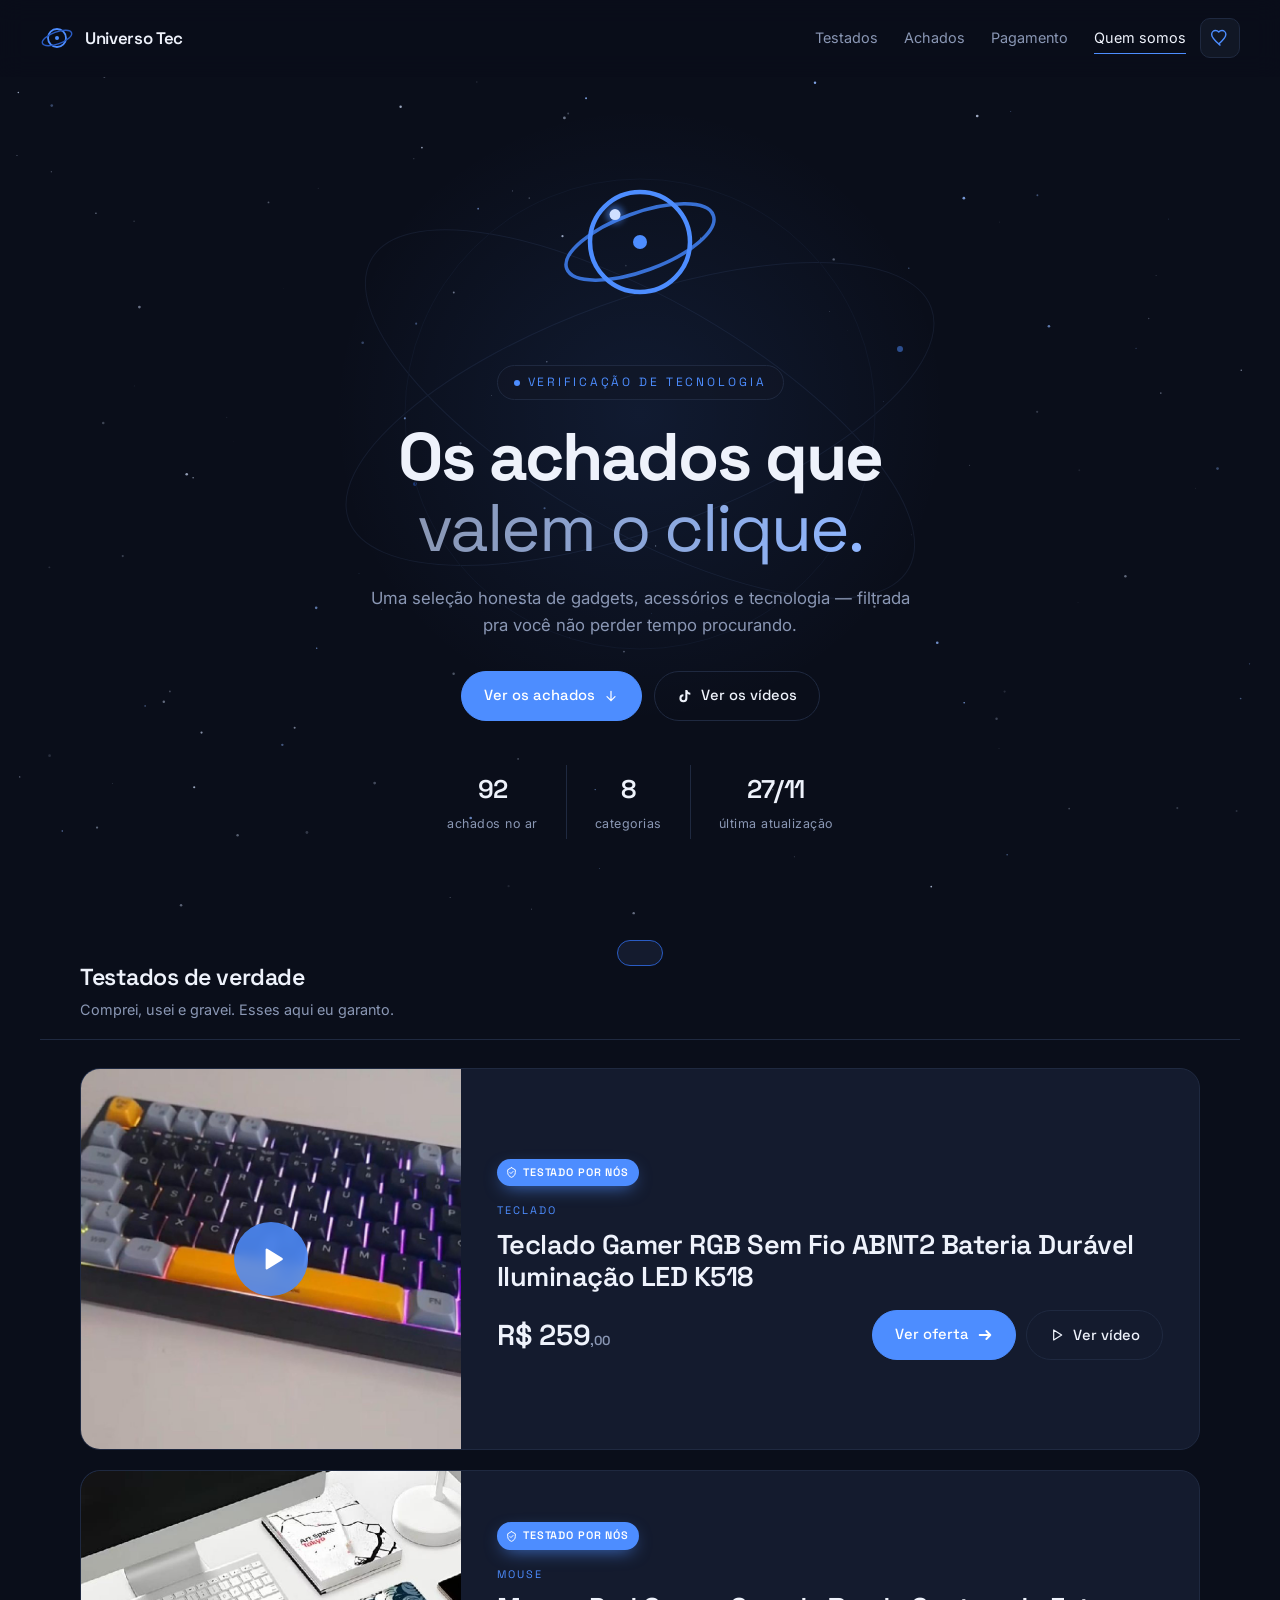
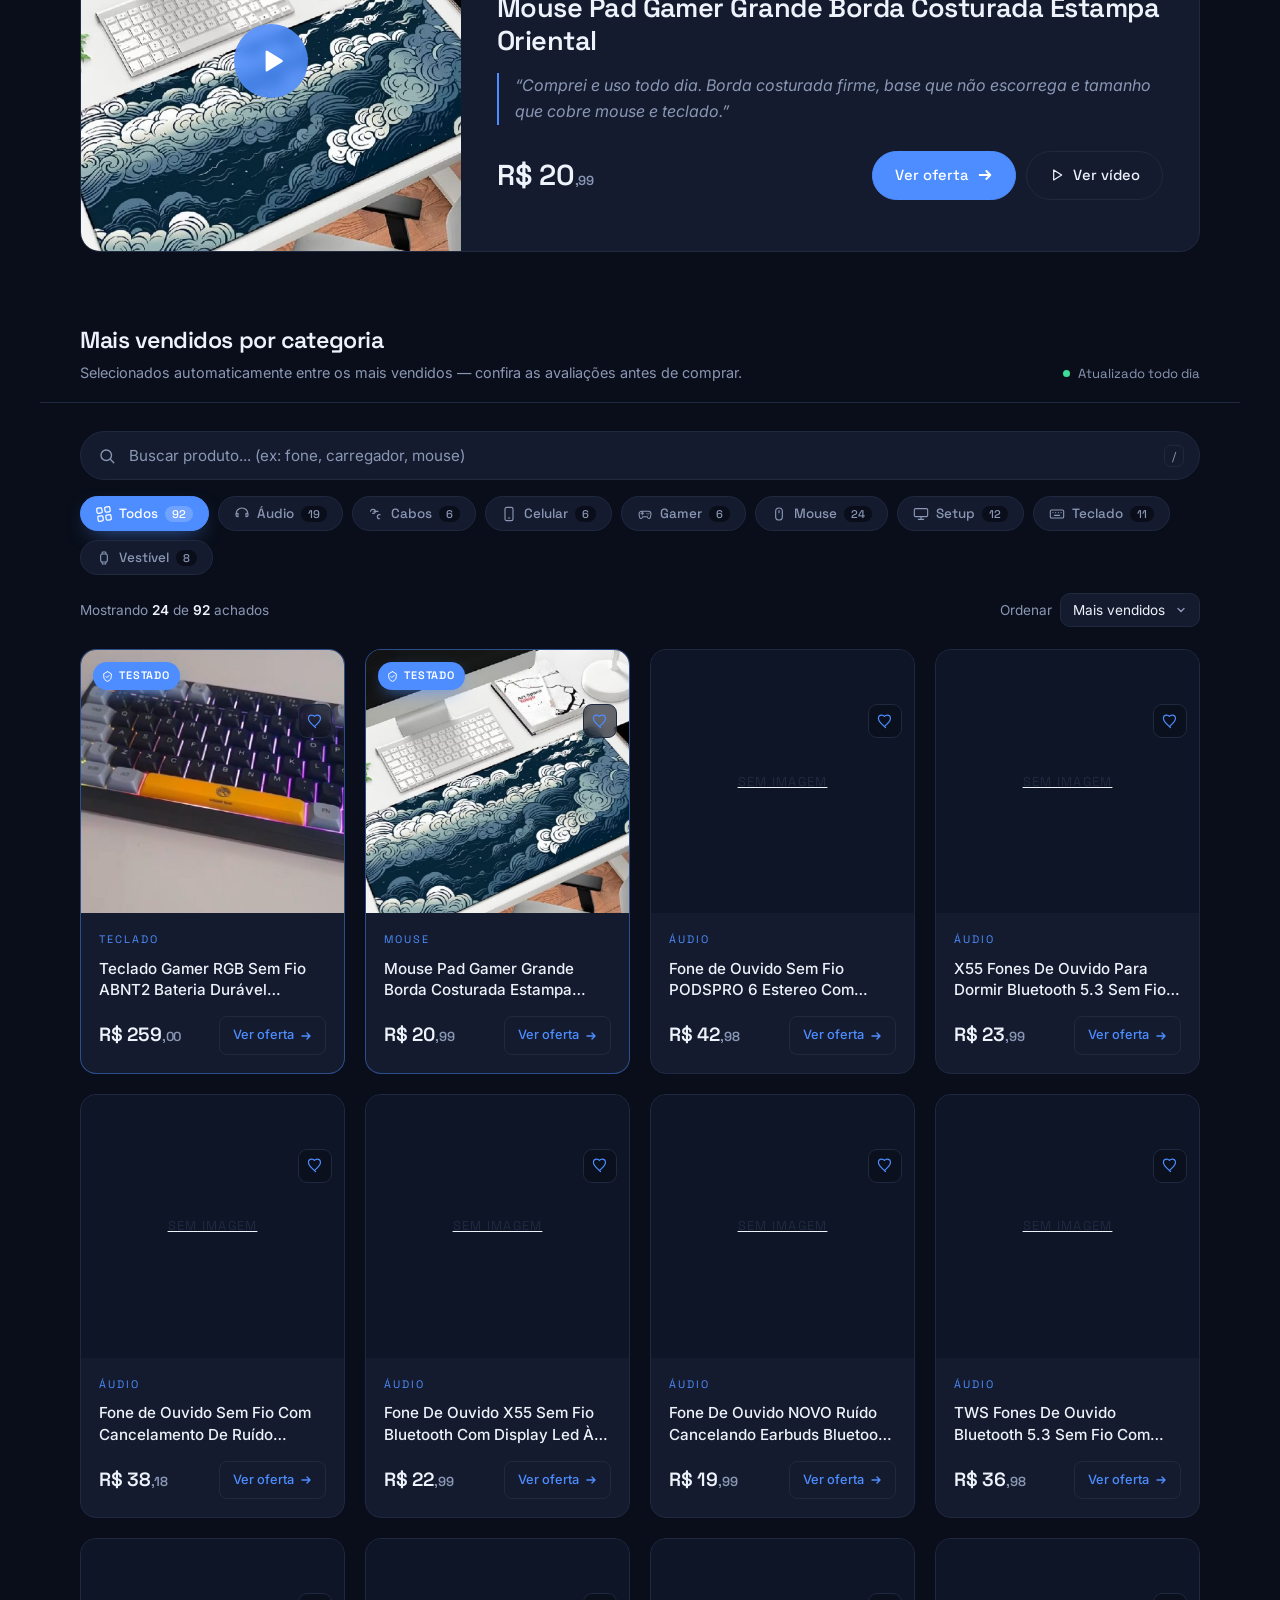
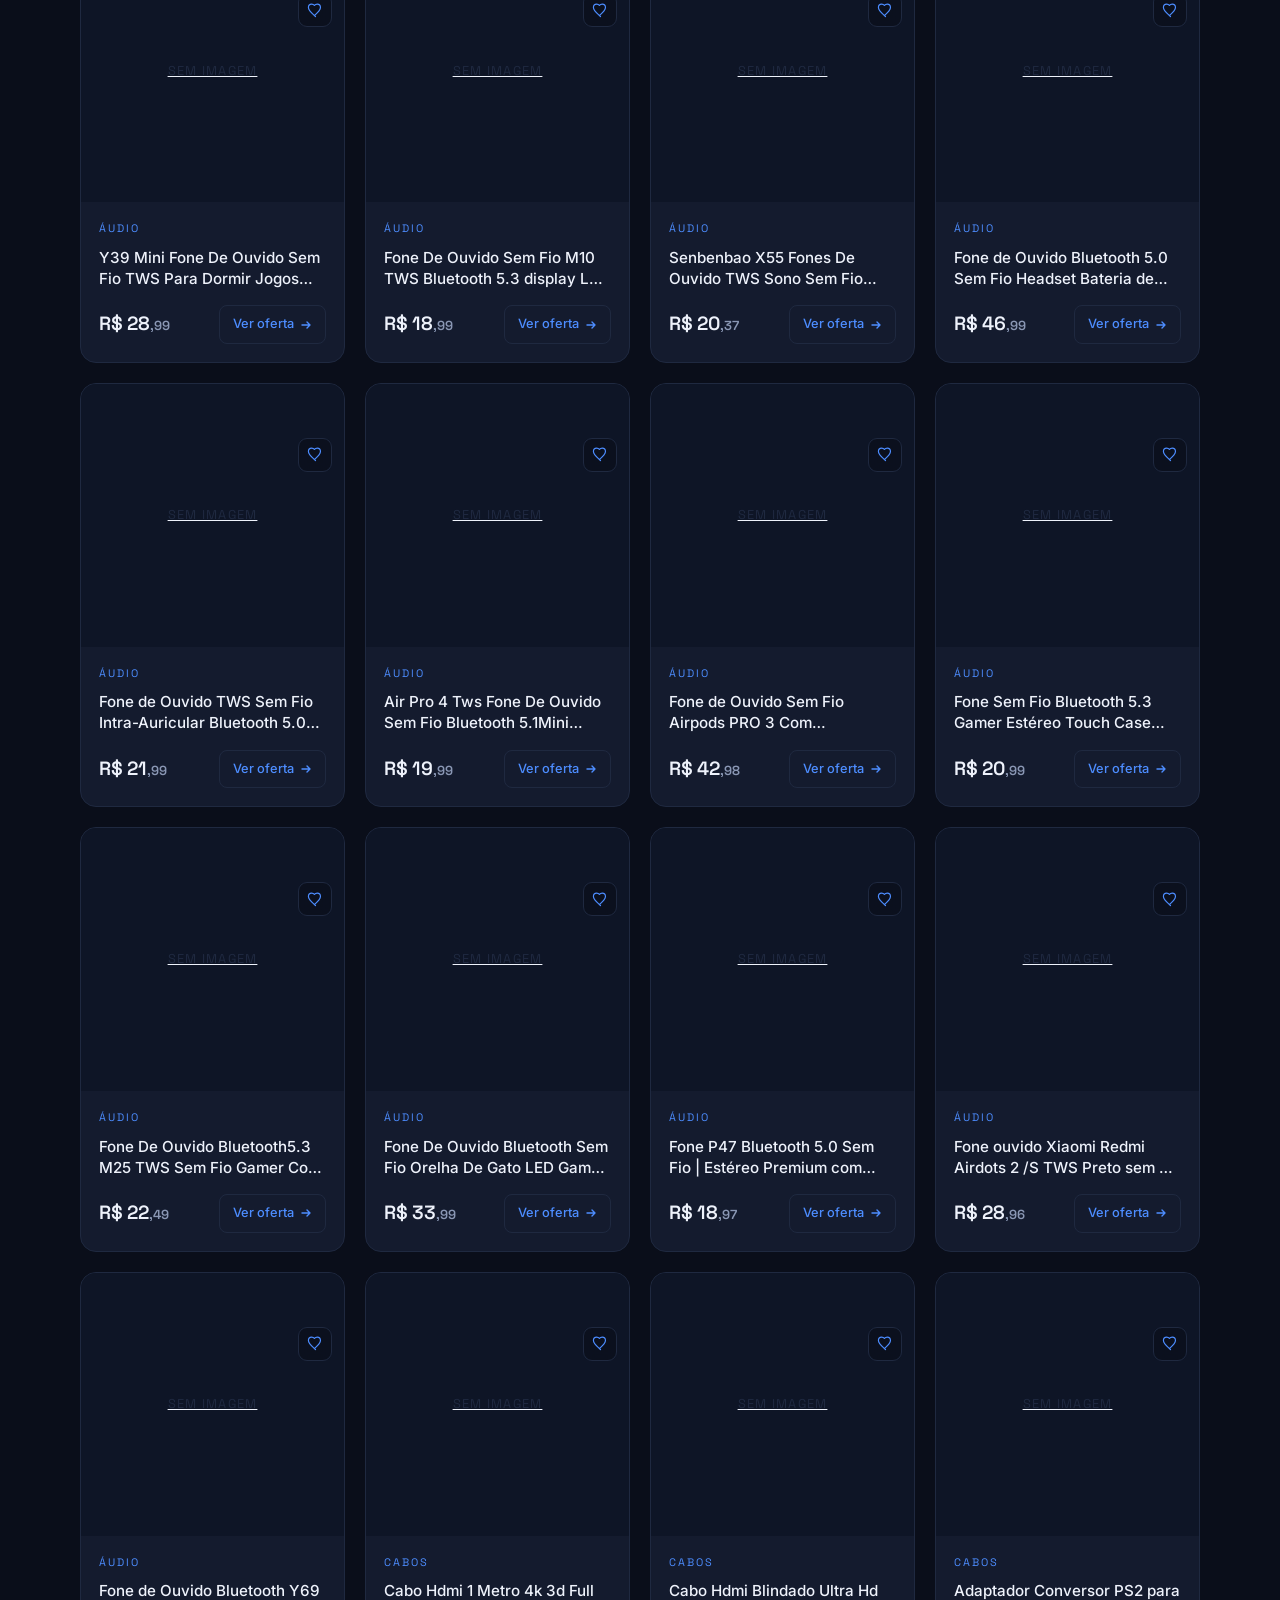
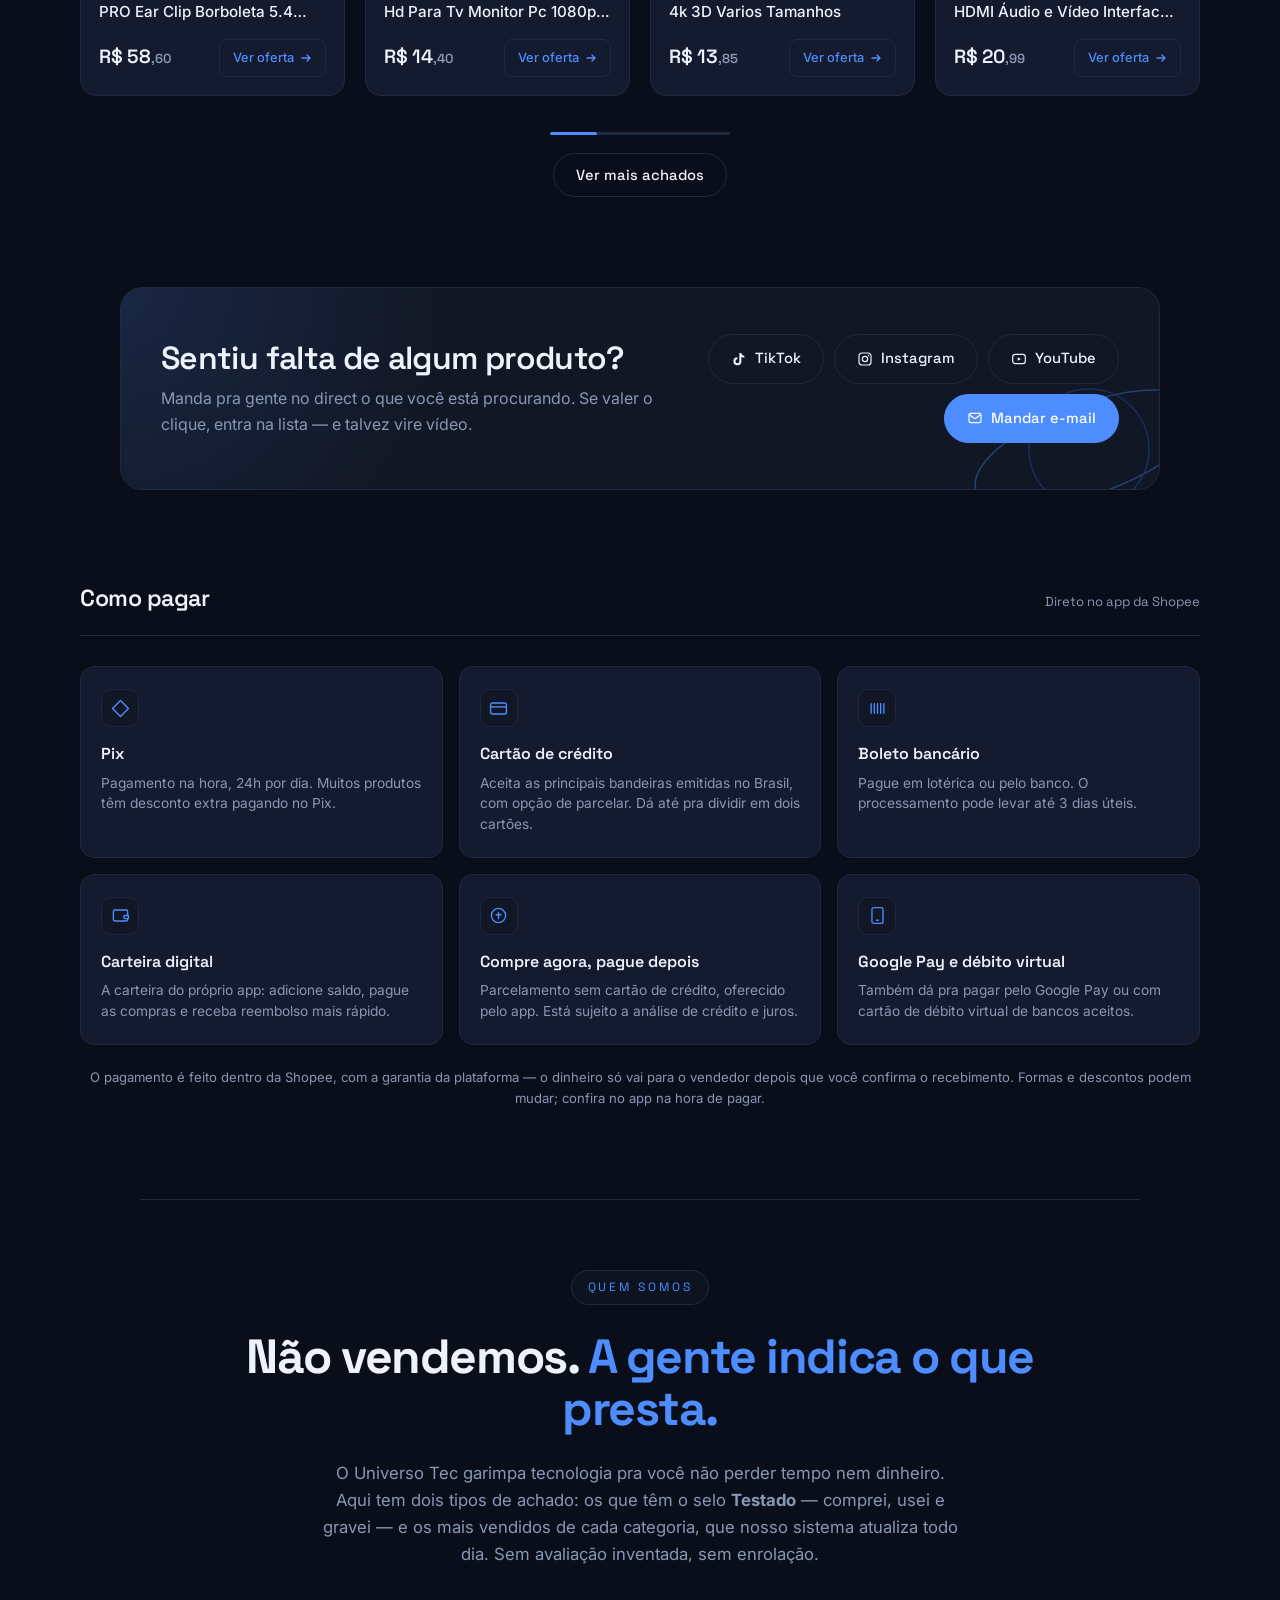
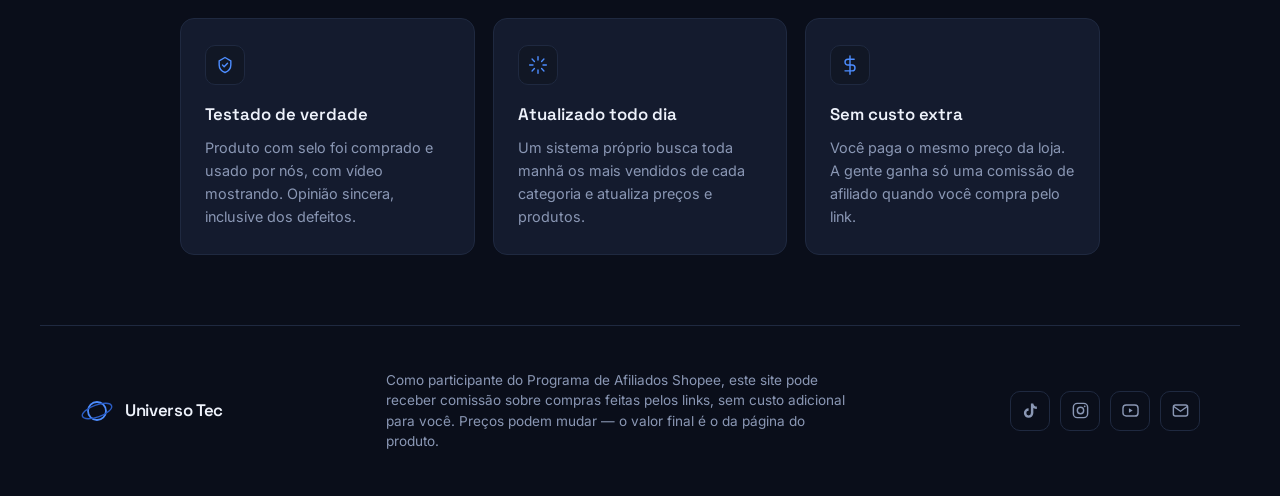
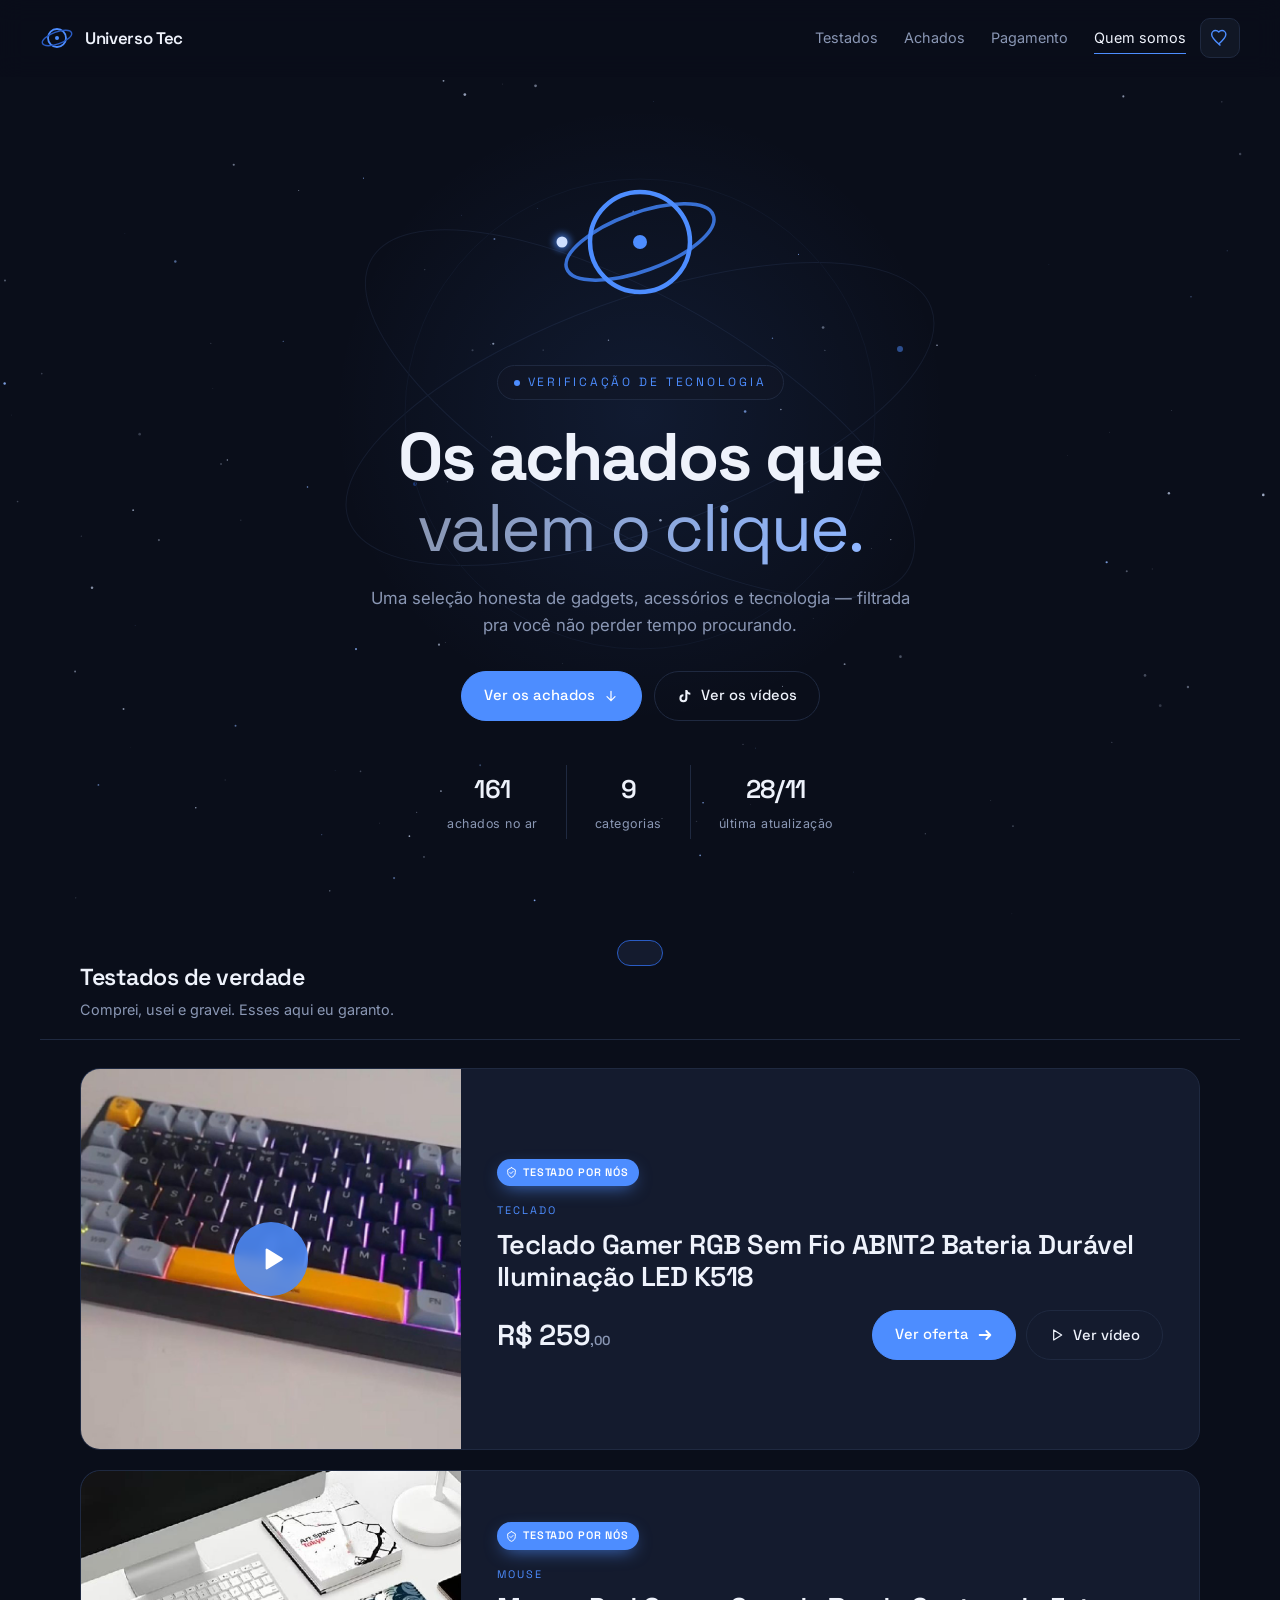
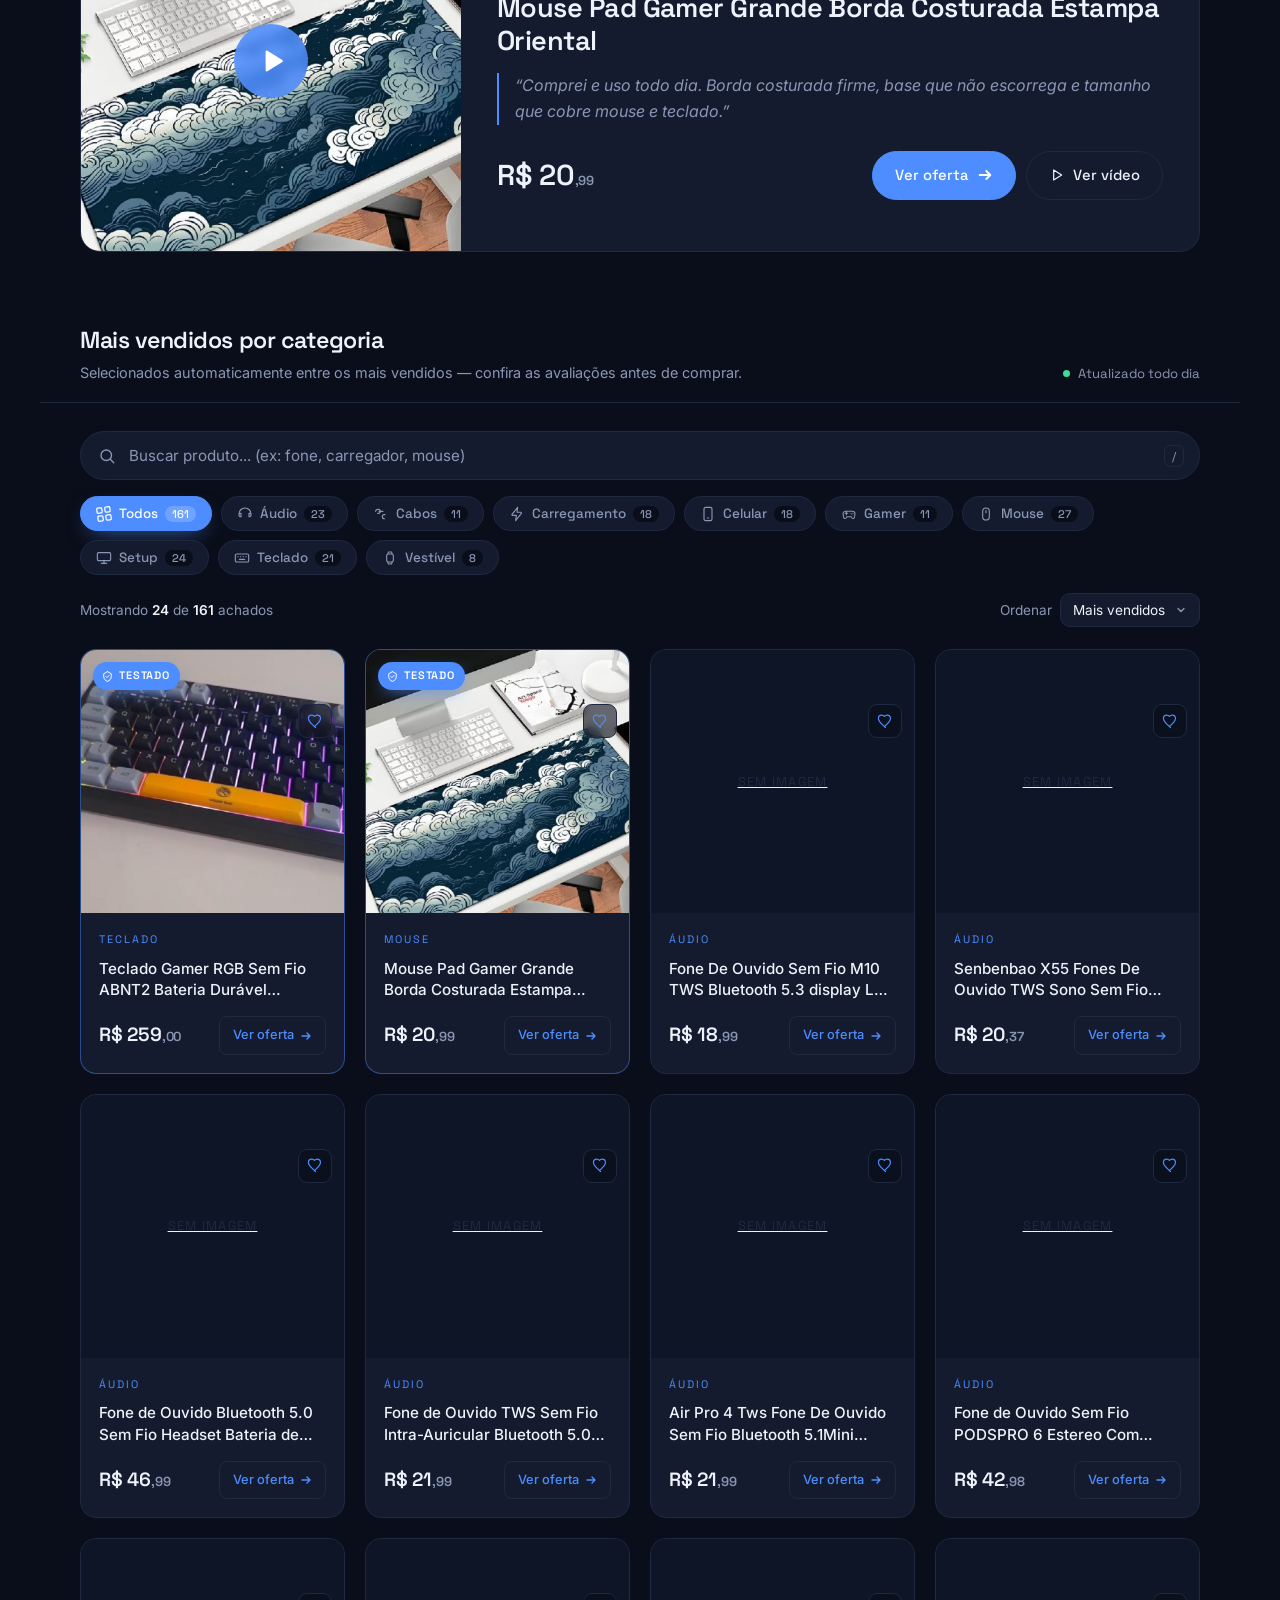
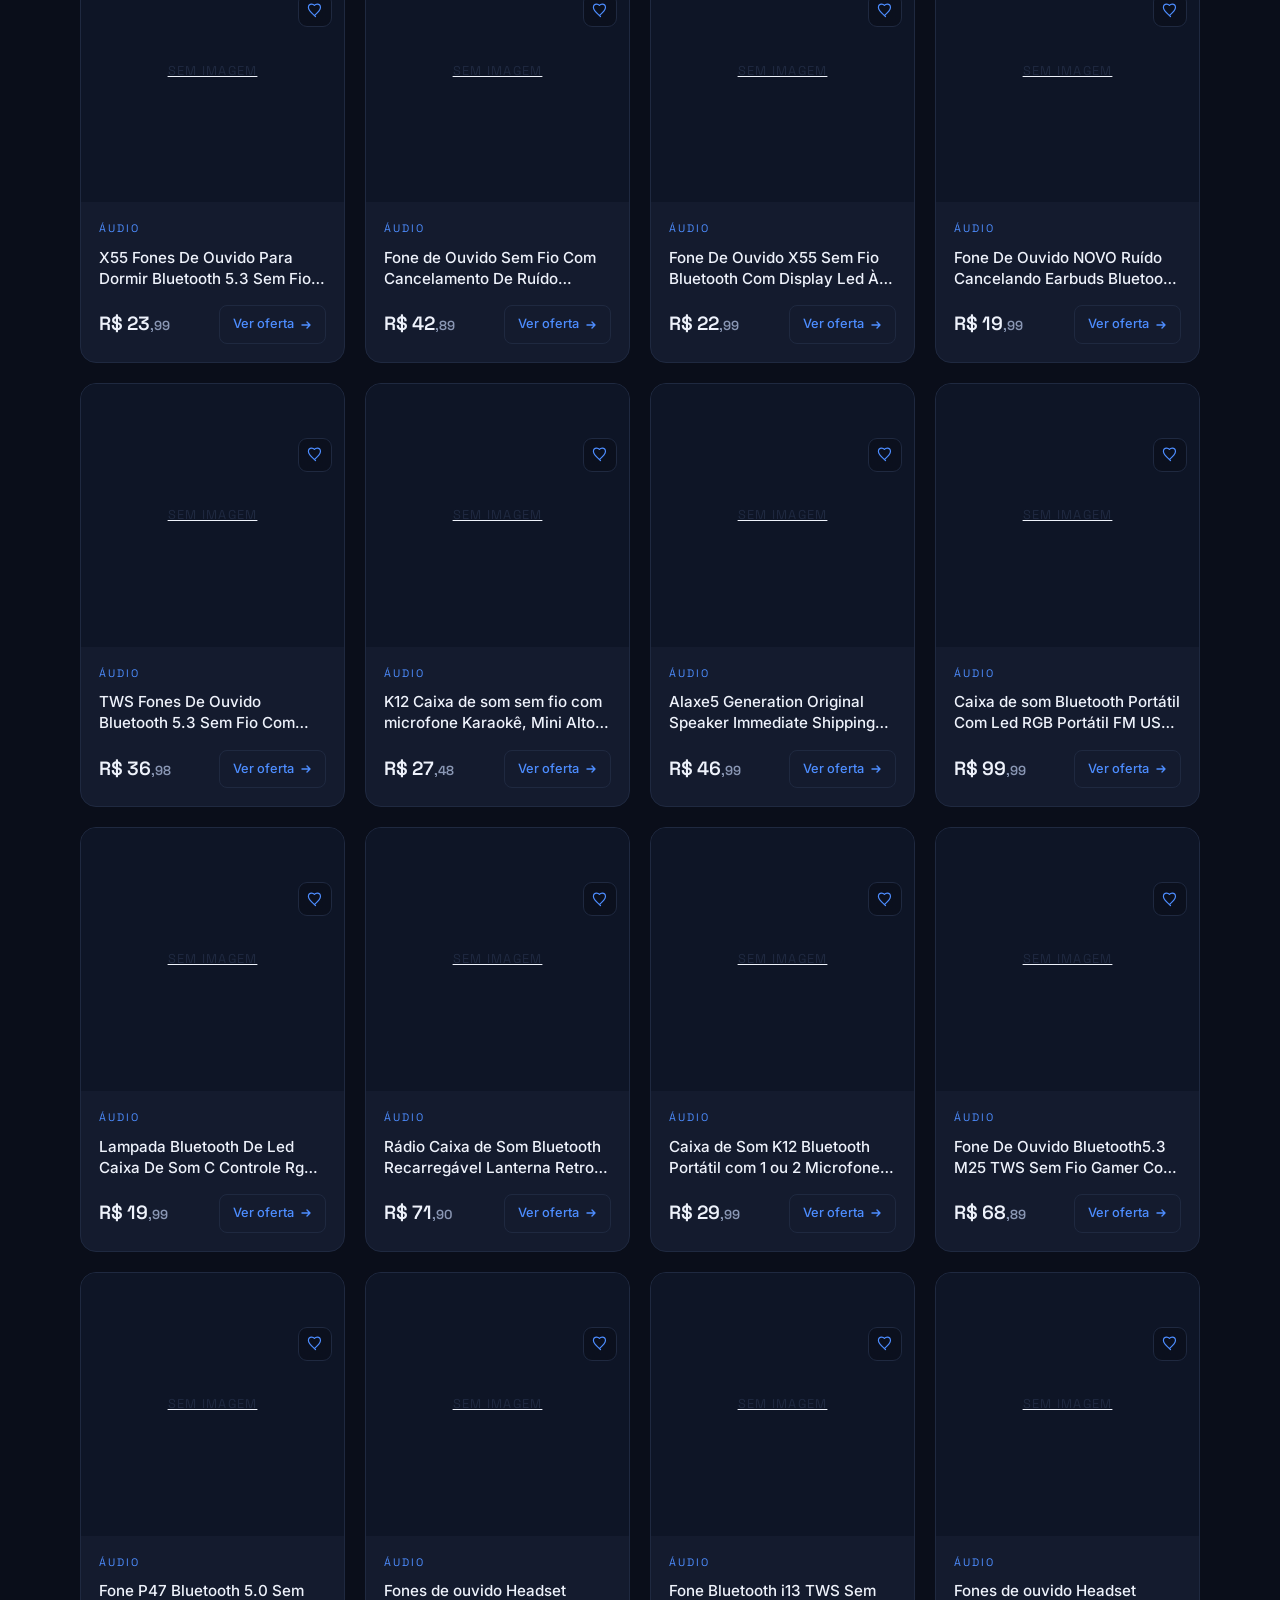
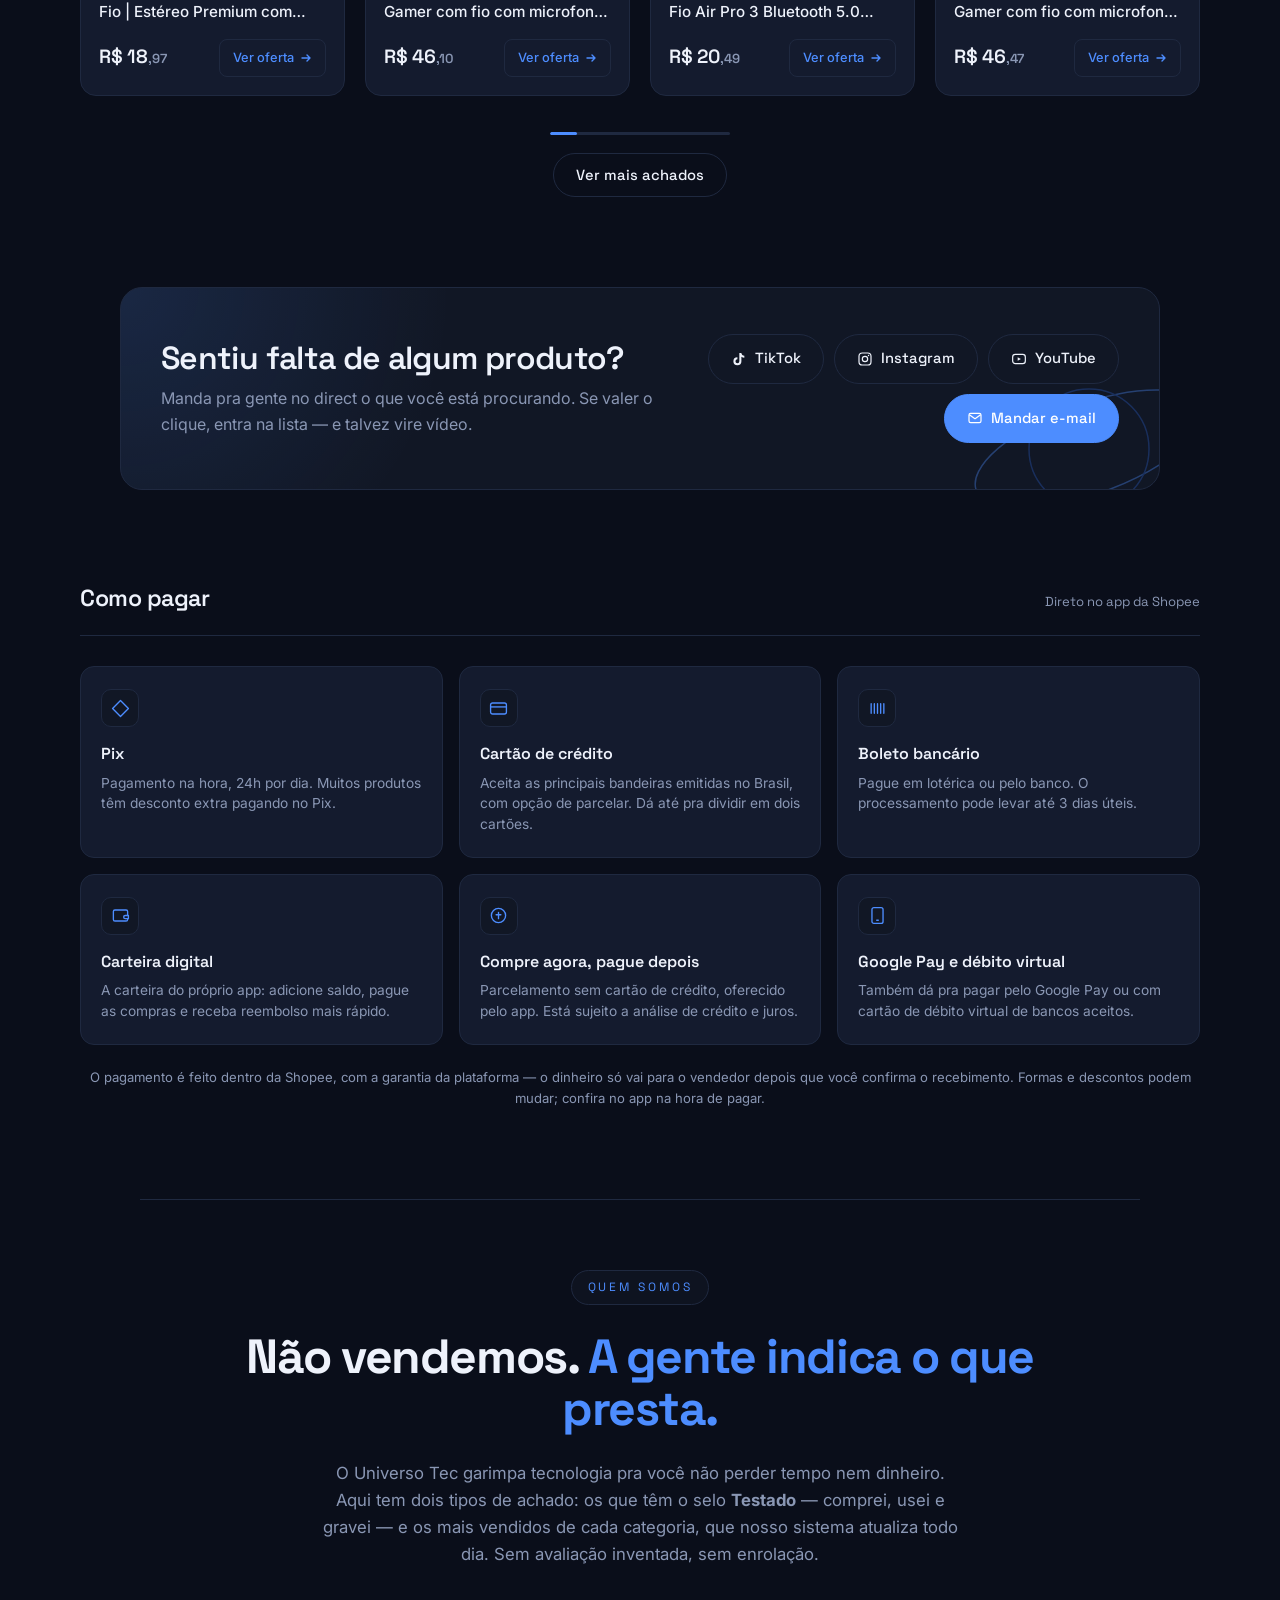
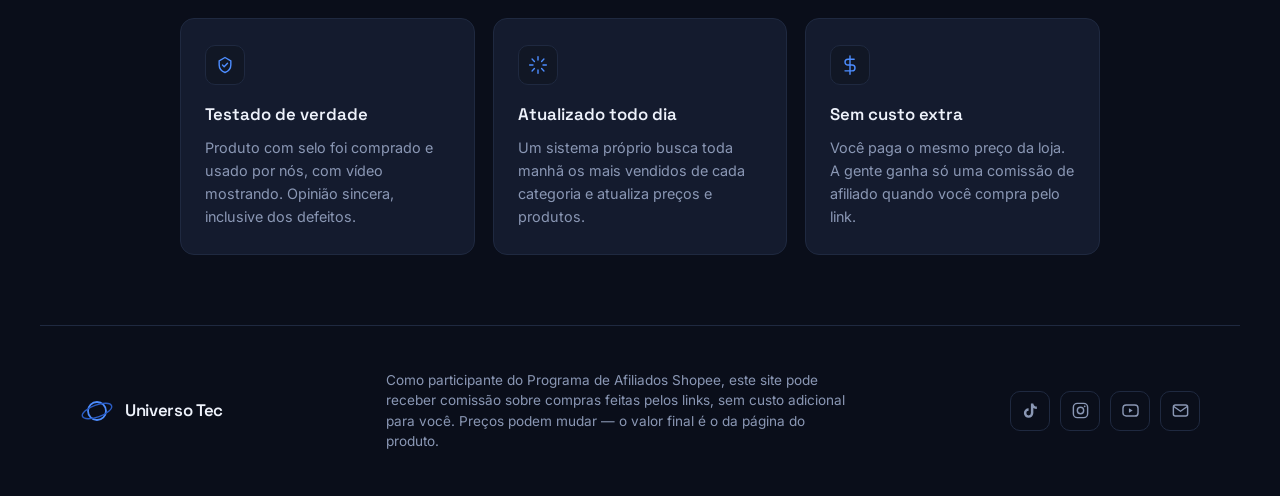
